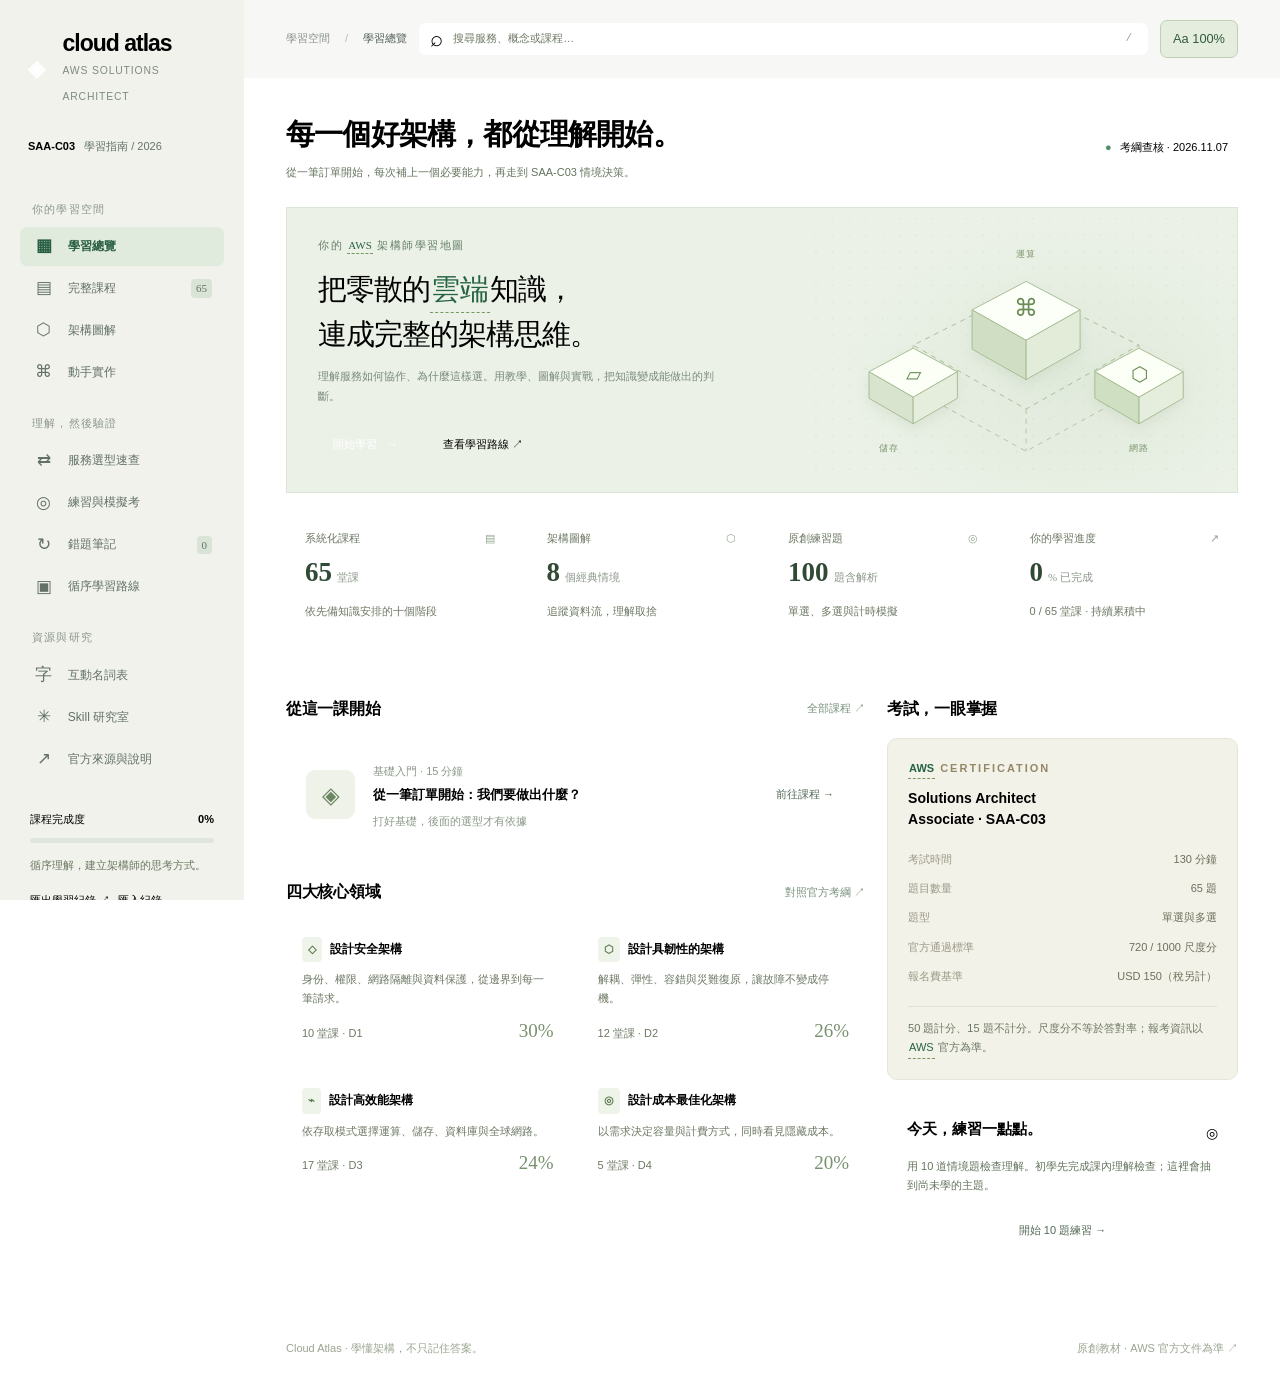
==== Cloud-Atlas.html @ e18130f5 "Deploy verified site from 21e91f6fb4a7164b715a217a1f0397348af07724" ====
<!doctype html>
<html lang="zh-Hant"><head><meta charset="utf-8"><meta name="viewport" content="width=device-width,initial-scale=1"><meta name="theme-color" content="#f5f5ef"><meta name="description" content="從一筆訂單到完整模擬考：繁體中文 AWS SAA-C03 學習指南，包含架構圖、實作與逐題解析。"><title>Cloud Atlas · SAA-C03 學習指南</title><style>500;600;700&family=Noto+Sans+TC:wght@400;500;600;700;800&display=swap');
:root{--bg:#f7f8f5;--paper:#fff;--ink:#1f302a;--muted:#79847e;--green:#287356;--light:#edf4ee;--line:#e2e7df;--gold:#d4ad5a;--radius:13px}*{box-sizing:border-box}body{margin:0;background:var(--bg);color:var(--ink);font:0.875rem/1.75 'DM Sans','Noto Sans TC',sans-serif}a{color:inherit;text-decoration:none}button,input,select{font:inherit}button,a,input,select,summary{outline-offset:4px}button{cursor:pointer}button:disabled{cursor:default;opacity:.55}button{border:0}a:hover{color:var(--green)}.sidebar{position:fixed;width:244px;inset:0 auto 0 0;background:#f0f2eb;border-right:1px solid var(--line);padding:30px 20px 22px;display:flex;flex-direction:column;z-index:30;overflow:auto}.brand{display:flex;gap:10px;align-items:center;font-size:1.4375rem;font-weight:700;letter-spacing:-1px;line-height:1.2}.brand small{display:block;font:0.6875rem/2.5 'DM Sans',sans-serif;letter-spacing:1.8px;color:#7e8a80}.brand-icon{display:grid;place-items:center;width:35px;height:38px;color:white;background:var(--green);border-radius:9px;font-size:1.875rem}.edition{font-size:0.6875rem;color:var(--green);margin:27px 8px 22px;font-weight:700}.edition span{font-weight:400;color:var(--muted);margin-left:6px}.nav-label{color:#8d978e;font-size:0.6875rem;letter-spacing:1.2px;margin:22px 12px 8px}nav a{display:flex;align-items:center;gap:12px;padding:9px 12px;color:#637168;border-radius:7px;margin:3px 0;font-size:0.75rem}nav a>span{font-size:1.0625rem;width:19px;text-align:center}nav a.active{background:#e0eadd;color:#295f44;font-weight:600}nav a b{margin-left:auto;background:#d9e4d6;border-radius:4px;padding:0 5px;font:0.6875rem/1.7 'DM Sans'}.side-bottom{margin-top:auto;padding:28px 10px 0}.side-progress{display:flex;justify-content:space-between;font-size:0.6875rem}.side-progress strong{color:var(--green)}.progress-track{height:5px;background:#e0e6dc;border-radius:20px;margin:9px 0;overflow:hidden}.progress-track i{display:block;background:#4b8963;height:100%;width:0;transition:width .3s}.side-bottom small{font-size:0.6875rem;color:#8c958c}.text-btn,.import-label{padding:0;background:none;color:var(--green);font-size:0.6875rem;display:inline-block;margin:15px 8px 0 0;cursor:pointer}.import-label input{display:none}.shell{margin-left:244px}.topbar{height:78px;border-bottom:1px solid var(--line);display:flex;align-items:center;padding:0 42px;gap:24px;background:rgba(247,248,245,.94);position:sticky;top:0;z-index:20;backdrop-filter:blur(12px)}.breadcrumb{font-size:0.6875rem;color:#8a938d}.breadcrumb span{margin:0 12px;color:#b5bcb5}.breadcrumb b{font-weight:500;color:#526058}.search{margin-left:auto;display:flex;align-items:center;gap:8px;border:1px solid var(--line);border-radius:7px;padding:5px 11px;background:#fff}.search>span{font-size:1.375rem;line-height:1}.search input{background:none;border:0;width:195px;font-size:0.6875rem;outline:none}.search kbd{font-size:0.6875rem;border:1px solid var(--line);padding:0 5px;color:#9ba49b;border-radius:3px}.top-status{font-size:0.6875rem;color:#869187;white-space:nowrap}.top-status i{display:inline-block;width:5px;height:5px;background:#70a17c;border-radius:50%;margin-right:5px}main{max-width:1440px;margin:auto;padding:36px 42px 50px;min-height:calc(100vh - 140px)}.eyebrow{font-size:0.6875rem;font-weight:600;letter-spacing:2px;color:#7c9282;margin-bottom:9px}.page-heading{display:flex;align-items:center;justify-content:space-between;gap:16px;margin-bottom:25px}h1{font-size:1.8125rem;line-height:1.4;font-weight:600;letter-spacing:-.8px;margin:0 0 8px}h2{font-size:1.1875rem;font-weight:600;letter-spacing:-.3px;margin:0}h3{font-size:0.9375rem;line-height:1.5;margin:0 0 9px}p{margin:8px 0 16px}.muted,.subtitle{color:var(--muted)}.subtitle{font-size:0.6875rem;margin:0}.pill{padding:5px 10px;border:1px solid var(--line);border-radius:20px;font-size:0.6875rem;white-space:nowrap}.pill i{color:#52906a;margin-right:5px}.hero{display:grid;grid-template-columns:1.25fr 1fr;border:1px solid #dbe4d8;border-radius:var(--radius);min-height:263px;background:#ebf1e7;overflow:hidden;position:relative}.hero-copy{padding:29px 31px;position:relative;z-index:1}.hero-label{font:0.6875rem/1.5 'DM Sans';letter-spacing:1.5px;color:#657e66;margin-bottom:14px}.hero h2{font-size:1.8125rem;line-height:1.5;letter-spacing:-1px;font-weight:500}.hero h2 em{font-style:normal;color:var(--green)}.hero p{font-size:0.6875rem;color:#7b8b7a;margin:11px 0 20px;max-width:400px}.btn{display:inline-flex;align-items:center;justify-content:center;gap:10px;background:var(--green);color:#fff;border:1px solid var(--green);border-radius:6px;padding:9px 15px;font-size:0.6875rem;font-weight:500;transition:background .2s}.btn:hover{color:white;background:#1b5c42}.btn.secondary{background:white;color:#526957;border-color:#d6dfd2}.btn.secondary:hover{background:#f0f5ee}.btn.ghost{background:transparent;color:var(--green);border-color:transparent}.btn.danger{background:#994c42;border-color:#994c42}.hero-art{position:relative;background:radial-gradient(ellipse at 60% 60%,#e0eadb 0,transparent 65%);overflow:hidden}.hero-art svg{width:100%;height:100%;min-height:260px}.stats{display:grid;grid-template-columns:repeat(4,1fr);gap:14px;margin:20px 0 30px}.stat{background:#fff;border:1px solid var(--line);border-radius:9px;padding:16px 19px}.stat label{display:flex;justify-content:space-between;font-size:0.6875rem;color:#849084}.stat label span{color:#93a68f}.stat strong{display:block;font:600 1.6875rem/1.4 'DM Sans';margin:6px 0;color:#314a36}.stat strong small{font-size:0.6875rem;color:#8b9789;font-weight:400;margin-left:5px}.stat>small{font-size:0.6875rem;color:#91a08e}.section-head{display:flex;align-items:center;justify-content:space-between;gap:12px;margin:26px 0 15px}.section-head h2{font-size:1rem}.section-head a{font-size:0.6875rem;color:#78917c}.two-col{display:grid;grid-template-columns:minmax(0,1.65fr) minmax(240px,1fr);gap:22px}.panel{border:1px solid var(--line);border-radius:var(--radius);background:white;padding:21px}.continue-card{display:flex;align-items:center;gap:18px;padding:20px;background:#fff;border:1px solid var(--line);border-radius:10px}.course-icon{display:grid;place-items:center;flex-shrink:0;width:49px;height:49px;background:#eef2e8;color:#6c8562;font-size:1.4375rem;border-radius:9px}.continue-card .info{flex:1}.continue-card small{color:#8b9989;font-size:0.6875rem}.continue-card h3{font-size:0.8125rem;margin:3px 0}.continue-card .btn{padding:7px 11px;font-size:0.6875rem}.domain-list{display:grid;grid-template-columns:1fr 1fr;gap:12px}.domain-card{background:#fff;border:1px solid var(--line);border-radius:9px;padding:16px;display:block;position:relative;overflow:hidden}.domain-card:hover{border-color:#9bb89e;transform:translateY(-2px);transition:.15s}.domain-card .domain-title{display:flex;align-items:center;gap:8px;font-size:0.75rem;font-weight:600}.domain-card p{font-size:0.6875rem;color:#8b9789;line-height:1.7;margin:8px 0 12px}.domain-card small{font-size:0.6875rem;color:#879780}.domain-card strong{float:right;color:#78916e;font:500 1.1875rem 'DM Sans'}.domain-mark{font-size:0.6875rem;background:#eef4e9;color:#5b7b4f;padding:3px 6px;border-radius:4px}.exam-info{background:#f3f2e9;border:1px solid #e8e5d6;border-radius:10px;padding:20px}.exam-info .eyebrow{font-size:0.6875rem;color:#948767}.exam-info h3{font-size:0.875rem}.exam-info dl{display:grid;grid-template-columns:1fr 1fr;font-size:0.6875rem;margin:15px 0}.exam-info dt{color:#9b9987;padding:5px 0}.exam-info dd{margin:0;text-align:right;color:#6d705b;padding:5px 0}.exam-info small{display:block;border-top:1px solid #e4e1d3;padding-top:12px;font-size:0.6875rem;color:#9c9b89}.quick-test{margin-top:18px;border:1px solid var(--line);border-radius:10px;background:#fff;padding:20px}.quick-test p{font-size:0.6875rem;color:#8b9789}.quick-test .btn{width:100%}.link-row{display:flex;gap:15px;flex-wrap:wrap}.tag{display:inline-block;font:0.6875rem/1.8 'DM Sans','Noto Sans TC';padding:2px 8px;border-radius:4px;background:#edf2e9;color:#6b8260;margin:0 5px 5px 0}.tag.gold{background:#f7f0df;color:#9b8451}.tag.blue{background:#edf3f6;color:#5d7c90}.filters{display:flex;gap:8px;flex-wrap:wrap;margin:20px 0}.filter{border:1px solid var(--line);border-radius:6px;background:#fff;color:#788678;font-size:0.6875rem;padding:7px 13px}.filter.active{background:#e5eddf;color:#3a6b41;border-color:#b4c7ac}.grid{display:grid;grid-template-columns:repeat(3,minmax(0,1fr));gap:16px}.lesson-card{display:flex;flex-direction:column;gap:10px;padding:21px;background:white;border:1px solid var(--line);border-radius:10px}.lesson-card:hover{border-color:#94b193}.lesson-card .meta{font-size:0.6875rem;color:#8a9689;display:flex;justify-content:space-between}.lesson-card h3{font-size:0.875rem;margin:0}.lesson-card p{font-size:0.6875rem;color:#7a8879;margin:0;flex:1}.lesson-card .card-foot{border-top:1px solid #eff1eb;padding-top:10px;display:flex;justify-content:space-between;font-size:0.6875rem;color:var(--green)}.lesson-layout{display:grid;grid-template-columns:minmax(0,1fr) 222px;gap:28px}.article{background:#fff;border:1px solid var(--line);border-radius:12px;padding:35px;min-width:0}.article h1{font-size:1.6875rem}.article h2{font-size:1.1875rem;margin:33px 0 12px;padding-top:12px;border-top:1px solid #edf0e9}.article p,.article li{font-size:0.8125rem;color:#5b6b5c;line-height:1.95}.article li{margin:8px 0}.article ul,.article ol{padding-left:23px}.article .lead{font-size:0.9375rem;color:#667b65}.callout{background:#eef4e9;border-left:3px solid #78a065;border-radius:0 7px 7px 0;padding:18px 21px;margin:20px 0}.callout h3{font-size:0.8125rem}.callout p,.callout li{font-size:0.75rem;margin-bottom:0}.callout.warn{background:#f8f3e6;border-color:#cfb166}.toc{position:sticky;top:100px;align-self:start;font-size:0.6875rem}.toc a{display:block;padding:7px 0;color:#7f8f7c}.toc strong{display:block;margin-bottom:9px}.toc .btn{margin-top:15px;width:100%}.source-list a{display:block;padding:7px 0;font-size:0.6875rem;color:#4e7a55;overflow-wrap:anywhere}.back-link{display:inline-block;color:#7e937a;font-size:0.6875rem;margin-bottom:20px}.lesson-nav{display:flex;justify-content:space-between;gap:15px;margin-top:25px}.table-wrap{overflow-x:auto;border:1px solid var(--line);border-radius:9px;background:white}table{width:100%;border-collapse:collapse;font-size:0.6875rem;text-align:left}th{background:#eef2e9;color:#6d8064;font-weight:500}td,th{padding:14px 18px;border-bottom:1px solid var(--line);vertical-align:top}tr:last-child td{border:0}td:first-child{font-weight:500;color:#3f6241;min-width:140px}.diagram-stage{background:#f7f9f4;border:1px solid var(--line);border-radius:9px;overflow:auto;padding:15px;margin:20px 0}.diagram-stage svg{display:block;width:100%;min-width:620px;height:auto}.diagram-stage svg text{font-family:'DM Sans','Noto Sans TC',sans-serif}.architecture-card{margin-bottom:24px}.architecture-card h2{font-size:1.25rem}.architecture-card .subtitle{margin-top:9px}.diagram-notes{display:grid;grid-template-columns:repeat(3,1fr);gap:15px}.diagram-notes div{padding:15px;background:#f3f6ee;border-radius:8px}.diagram-notes b{font-size:0.6875rem}.diagram-notes p{font-size:0.6875rem;margin:7px 0 0;color:#7b8c74}.lab-steps details{background:#fff;border:1px solid var(--line);border-radius:9px;margin:12px 0;padding:17px 20px}.lab-steps summary{cursor:pointer;font-size:0.875rem;font-weight:500}.lab-steps li{font-size:0.75rem;margin:9px 0;color:#63785f}.lab-steps p{font-size:0.75rem}.lab-check{color:var(--green);display:block;margin:8px 0;font-size:0.75rem}.lab-check input{margin-right:9px;accent-color:var(--green)}pre{overflow:auto;background:#1f302a;color:#e0edda;border-radius:7px;padding:17px;font:0.6875rem/1.8 Consolas,monospace}code{font-family:Consolas,monospace}.settings{display:flex;gap:16px;align-items:end;flex-wrap:wrap}.settings label{font-size:0.6875rem;color:#788874;display:flex;flex-direction:column;gap:6px}.settings select{border:1px solid var(--line);background:#fff;border-radius:6px;padding:9px;min-width:140px;color:#3c613f}.exam-toolbar{display:flex;justify-content:space-between;align-items:center;margin:10px 0 20px;gap:12px}.timer{font:600 1.5rem 'DM Sans';color:var(--green);font-variant-numeric:tabular-nums}.quiz-layout{display:grid;grid-template-columns:minmax(0,1fr) 215px;gap:22px}.question{font-size:1.125rem;line-height:1.9;margin:16px 0 24px}.option{display:flex;align-items:flex-start;gap:12px;border:1px solid var(--line);padding:15px 17px;border-radius:8px;margin:11px 0;cursor:pointer;color:#63765f;font-size:0.8125rem}.option:hover{background:#f5f8f1}.option.selected{border-color:#639357;background:#eef5e7}.option.correct{border-color:#7da96c;background:#edf6e7}.option.incorrect{border-color:#c9968d;background:#fbefec}.option input{accent-color:var(--green);margin-top:6px}.option .letter{font:0.6875rem/1.8 'DM Sans';padding:0 6px;border:1px solid #dbe3d4;border-radius:4px}.quiz-controls{display:flex;align-items:center;gap:10px;justify-content:space-between;margin-top:24px}.explanation{background:#f1f6ec;padding:20px;border-radius:8px;margin-top:22px;font-size:0.75rem}.explanation li{margin:10px 0}.question-palette{display:grid;grid-template-columns:repeat(5,1fr);gap:6px;margin-top:15px}.question-palette button{padding:5px 0;background:#f0f3eb;color:#6f8067;border:1px solid #e0e6d9;border-radius:4px;font-size:0.6875rem}.question-palette button.answered{background:#dcebd3;border-color:#b9cfa8}.question-palette button.current{outline:2px solid #4d8144}.question-palette button.flagged{box-shadow:inset 0 -3px #c8a757}.result-score{font:600 4.25rem/1 'DM Sans';color:var(--green);margin:25px 0 10px}.result-score small{font-size:1.25rem}.score-grid{display:grid;grid-template-columns:repeat(4,1fr);gap:15px}.review-item{border-top:1px solid var(--line);padding:18px 0}.review-item summary{cursor:pointer;font-size:0.8125rem}.review-item p{font-size:0.75rem}.empty{padding:50px;text-align:center;background:white;border:1px solid var(--line);border-radius:10px;color:#7b8e72}.schedule{display:grid;grid-template-columns:repeat(2,1fr);gap:16px}.schedule .panel{padding:25px}.schedule h3 span{font-size:0.6875rem;color:#91a082;margin-right:12px}.schedule li{font-size:0.75rem;color:#6d8065;margin:10px 0}.skill-card{background:#fff;border:1px solid var(--line);border-radius:9px;padding:20px;display:flex;flex-direction:column}.skill-card p{font-size:0.6875rem;color:#7b8c74}.skill-card .stars{font:0.75rem 'DM Sans';color:#ad8f4c;margin-left:auto}.skill-card h3{font-size:0.875rem;overflow-wrap:anywhere}.skill-card a{font-size:0.6875rem;color:var(--green);margin-top:auto}.skill-card small{color:#8c9985;font-size:0.6875rem}.row{display:flex;align-items:center;gap:12px}.row.between{justify-content:space-between}.note{font-size:0.6875rem;color:#8b9981;line-height:1.9}.menu-toggle{display:none}.icon-btn{background:transparent;font-size:1.1875rem;color:#5e7555}footer{max-width:1440px;margin:auto;padding:20px 42px;border-top:1px solid var(--line);color:#9aa590;font-size:0.6875rem;display:flex;justify-content:space-between;gap:15px}#toast{position:fixed;bottom:25px;left:50%;transform:translateX(-50%);background:#284d32;color:white;padding:10px 20px;border-radius:8px;z-index:100;opacity:0;pointer-events:none;font-size:0.75rem;transition:opacity .2s}#toast.show{opacity:1}.skip{position:fixed;top:-60px;background:white;padding:12px;z-index:200}.skip:focus{top:10px}.search-result-heading{margin-bottom:22px}.narrow{max-width:860px}.inline-link{color:var(--green);text-decoration:underline;text-underline-offset:3px}.link-card{display:block;padding:16px 0;border-bottom:1px solid var(--line);font-size:0.8125rem}.link-card small{display:block;color:#8c9985;margin-top:4px;font-size:0.6875rem}.checkmark{color:#6b9457}.mobile-overlay{display:none}svg .wire{stroke:#a7b99b;stroke-width:1.5;fill:none;stroke-dasharray:4 4}svg .node{fill:#fff;stroke:#c6d3bd}svg .node-accent{fill:#e3edda;stroke:#9db78b}svg .node-title{font-size:0.8125rem;fill:#4e6e40;font-weight:600}svg .node-sub{font-size:0.6875rem;fill:#8c9d82}svg .zone{fill:#f1f6eb;stroke:#c9d9be;stroke-dasharray:5 4}svg .zone-label{font-size:0.6875rem;fill:#94a287;letter-spacing:1px}
@media(min-width:1500px){main{padding-top:45px}.hero{min-height:300px}.hero-copy{padding:36px}.hero h2{font-size:2.125rem}}@media(max-width:1150px){.sidebar{width:210px;padding:25px 14px}.shell{margin-left:210px}.topbar{padding:0 25px;gap:16px}main{padding:28px 25px}.top-status{display:none}.grid{grid-template-columns:repeat(2,minmax(0,1fr))}.hero h2{font-size:1.5625rem}.hero-copy{padding:25px}.stats{gap:10px}.stat{padding:13px}.two-col{grid-template-columns:minmax(0,1.5fr) minmax(210px,1fr)}.lesson-layout{grid-template-columns:minmax(0,1fr)}.toc{display:none}.quiz-layout{grid-template-columns:minmax(0,1fr) 170px}}
@media(max-width:850px){.sidebar{transform:translateX(-100%);width:244px;transition:transform .2s}.sidebar.open{transform:translateX(0);box-shadow:10px 0 60px #20301e44}.shell{margin-left:0}.menu-toggle{display:block}.hero h2{font-size:1.6875rem}.topbar{height:65px}.two-col{grid-template-columns:1fr 1fr}.breadcrumb{white-space:nowrap}.search input{width:150px}.quiz-layout{grid-template-columns:1fr}.quiz-layout>aside{order:-1}.quiz-layout>aside .question-palette{grid-template-columns:repeat(13,1fr)}.quiz-layout>aside .note{display:none}.quiz-layout>aside{padding:12px}.quiz-layout>aside h3{font-size:0.6875rem}.question-palette{margin-top:8px}.score-grid{grid-template-columns:1fr 1fr}}
@media(max-width:600px){main{padding:25px 18px}.topbar{padding:0 17px;gap:12px}.breadcrumb{font-size:0.6875rem}.search{padding:3px 8px}.search input{width:90px;font-size:0.6875rem}.search kbd{display:none}.page-heading{align-items:flex-start}.page-heading>.pill{display:none}h1{font-size:1.5625rem}.hero{grid-template-columns:1fr}.hero-copy{padding:25px}.hero-art{height:180px}.hero-art svg{min-height:180px;max-height:180px}.hero h2{font-size:1.75rem}.stats{grid-template-columns:1fr 1fr;gap:10px;margin-bottom:22px}.stat strong{font-size:1.5625rem}.two-col,.grid,.schedule{grid-template-columns:1fr}.domain-list{gap:10px}.domain-card{padding:14px}.domain-card .domain-title{font-size:0.6875rem}.continue-card{gap:12px;padding:15px}.continue-card .btn{font-size:0.6875rem;padding:7px}.course-icon{width:39px;height:39px}.continue-card h3{font-size:0.6875rem}.article{padding:22px}.article h1{font-size:1.4375rem}.article h2{font-size:1.125rem}.diagram-notes{grid-template-columns:1fr}.diagram-stage{padding:8px}.question{font-size:1rem}.option{font-size:0.75rem;padding:13px}.quiz-controls{flex-wrap:wrap}.quiz-layout>aside .question-palette{grid-template-columns:repeat(10,1fr)}.panel{padding:18px}.settings{align-items:stretch}.settings label{flex:1}.settings select{min-width:0;width:100%}.settings>.btn{width:100%}.lesson-nav .btn{font-size:0.6875rem;padding:9px}.exam-toolbar{flex-wrap:wrap}footer{padding:20px 18px;flex-direction:column;font-size:0.6875rem}}
:root{--muted:#65736a}.subtitle,.note,.lesson-card p,.quick-test p,.diagram-notes p{color:#65755e}.note{font-size:0.6875rem}.stat>small,.stat label,.lesson-card .meta,.domain-card p,.domain-card small,.side-bottom small,.exam-info small,.search input::placeholder{color:#6c7863}.article p,.article li{max-width:76ch}section[id],article[id]{scroll-margin-top:100px}.skill-card p{color:#63735c}.skill-card small{color:#6b7864}.skip:focus-visible,:focus-visible{outline:2px solid #287356}.settings select,.filter,.btn{min-height:36px}.mobile-overlay{display:none}
@media(prefers-reduced-motion:reduce){*,*::before,*::after{scroll-behavior:auto!important;transition:none!important;animation:none!important}}
@media print{.sidebar,.topbar,footer,.btn,.toc,.back-link,.lesson-nav,.filters{display:none!important}.shell{margin:0}body{background:#fff}.article,.panel{border:0;padding:0}main{padding:0}.lesson-layout{display:block}.callout{break-inside:avoid}.diagram-stage svg{min-width:0}a{color:#000}}

/* Reading size is inherited through rem units, including navigation and controls. */
:root{--text-scale:1;font-size:calc(16px * var(--text-scale))}
[hidden]{display:none!important}
.topbar{height:auto;min-height:78px;flex-wrap:wrap;padding-top:12px;padding-bottom:12px;gap:12px}
.breadcrumb{white-space:normal}.top-status{display:none}.search{flex:1;min-width:130px;max-width:310px}.search input{min-width:0;width:100%}
.reading-toggle{background:#e5eddf;color:#315c39;border:1px solid #becfb4;border-radius:7px;padding:7px 12px;font-size:.8rem;white-space:nowrap;min-height:36px}
.reading-settings,.term-popover{position:fixed;right:18px;top:90px;width:min(430px,calc(100vw - 24px));padding:23px;background:#fff;border:1px solid #b8cdae;border-radius:12px;box-shadow:0 12px 44px #294d3326;z-index:80;max-height:calc(100dvh - 24px);overflow:auto;line-height:1.7}
.reading-settings{z-index:70;top:12px}.reading-settings h2,.term-popover h2{font-size:1.1rem;margin:0}.reading-settings p,.term-popover p{font-size:.9rem;color:#4e644d;line-height:1.85;margin:10px 0 16px}
.reading-settings>label{display:flex;justify-content:space-between;font-size:.9rem;font-weight:600}.reading-settings>input{width:100%;accent-color:#287356;margin:20px 0}
.reading-settings small{display:block;color:#62765c;font-size:.75rem;margin-top:14px}.reading-presets{display:grid;grid-template-columns:1fr 1fr;gap:8px}
.reading-presets button{padding:9px;background:#eef4e8;border:1px solid #d3dfca;border-radius:6px;color:#456b3d;font-size:.8rem}
.popover-head{display:flex;align-items:flex-start;justify-content:space-between;gap:15px}.popover-head>button{background:#eff3eb;color:#516b48;border-radius:5px;width:35px;min-height:35px;flex-shrink:0;font-size:1.3rem;line-height:1}
.popover-label{font-size:.7rem;color:#6c815f}.term-popover h3{font-size:.85rem;margin:18px 0 4px}.term-analogy{background:#edf4e7;padding:13px 15px;border-radius:7px}.term-analogy strong,.term-confusion strong{font-size:.8rem}.term-analogy p,.term-confusion p{margin:5px 0;font-size:.85rem}.term-confusion{padding:12px 0;border-top:1px solid var(--line)}.popover-foot{display:flex;align-items:center;gap:12px;flex-wrap:wrap;border-top:1px solid var(--line);padding-top:12px}.popover-foot a{color:var(--green);text-decoration:underline;font-size:.8rem}.popover-foot small{font-size:.7rem;color:#63785b}
.term{display:inline;padding:0 1px;margin:0;background:none;border:0;border-bottom:1px dashed #78975f;color:#256342;font:inherit;line-height:inherit;text-align:inherit;cursor:help;vertical-align:baseline;border-radius:0}
.term:hover,.term:focus-visible,.term[aria-expanded=true]{background:#e6f0dc;color:#194a2c;border-bottom-style:solid}.term:focus-visible{outline:2px solid #749767;outline-offset:2px}.article p,.article li{font-size:1rem;line-height:1.95}.article .lead{font-size:1.05rem}.article h1{font-size:1.8rem}.article h2{font-size:1.3rem}.article h3{font-size:1.08rem}.article .tag{font-size:.75rem}
.guided-lesson{margin:26px 0 34px}.lesson-start{padding:24px;background:#f0f6e9;border:1px solid #cbdcbe;border-radius:12px}.lesson-start h2{margin:7px 0 15px;padding:0;border:0}.lesson-start p{margin-bottom:10px}.lesson-outcome{padding-top:14px;margin-top:18px;border-top:1px solid #d0dfc4}.lesson-outcome strong{font-size:.85rem;color:#3c6738}.lesson-outcome p{margin:5px 0;color:#2d542b}
.analogy{padding:20px 24px;margin:22px 0;background:#f8f3e7;border-left:3px solid #c7ad6e;border-radius:0 9px 9px 0}.analogy p{margin:8px 0 0}.guided-step{display:grid;grid-template-columns:34px minmax(0,1fr);gap:14px;padding:25px 0;border-bottom:1px solid var(--line)}.step-number{display:grid;place-items:center;background:#e6efdc;color:#4b733b;border:1px solid #c3d5b3;border-radius:50%;height:32px;width:32px;font-size:.9rem}.guided-step h3{margin:0 0 10px}.guided-step p{margin:0 0 14px}.example-box{padding:15px 18px;background:#f5f7f1;border-radius:7px}.example-box strong{font-size:.8rem;color:#6f8065}.example-box p{font-size:.95rem;margin:5px 0 0}.worked-example{padding-top:32px}.worked-example>h2{margin-top:8px;border:0;padding:0}.worked-example li{padding:9px 0 9px 5px}.understanding-check{margin:28px 0;padding:23px;border:1px solid #b9cea7;border-radius:12px;background:#fbfdf8}.understanding-check h2{margin:6px 0 14px;border:0;padding:0}.check-options{display:grid;gap:10px}.check-option{display:flex;gap:13px;align-items:flex-start;text-align:left;background:white;color:#4e6549;border:1px solid #d6e1cc;border-radius:8px;padding:14px;font-size:.95rem;line-height:1.8}.check-option>span{display:grid;place-items:center;border:1px solid #ceddc1;border-radius:4px;min-width:25px;font-size:.8rem;flex-shrink:0}.check-option:hover{background:#edf4e5}.check-option.check-selected{outline:2px solid #71945d}.check-option.check-correct{border-color:#6c9852;background:#eef7e5}.check-feedback:empty{display:none}.check-feedback{margin-top:20px;padding:15px;background:#edf5e5;border-radius:8px}.check-feedback h3{font-size:1rem}.check-feedback p,.check-feedback li{font-size:.95rem}.check-feedback details summary{cursor:pointer;font-size:.9rem}.section-divider{margin:32px 0 24px;border-top:1px solid #cbd9bf;padding-top:18px;color:#657c58;font-size:.85rem}
.diagram-stage{margin-bottom:0;border-bottom-left-radius:0;border-bottom-right-radius:0;padding:20px}.diagram-stage svg{width:calc(100% * var(--diagram-zoom,1) * var(--text-scale,1));min-width:calc(620px * var(--diagram-zoom,1) * var(--text-scale,1));max-width:none}.diagram-stage .node-title{font-size:13px}.diagram-stage .node-sub{font-size:9px}.diagram-stage .zone-label{font-size:10px}.diagram-node,.diagram-edge{cursor:pointer}.diagram-node rect{transition:stroke .15s,fill .15s}.diagram-node:hover rect,.diagram-node:focus rect{stroke:#477f37;stroke-width:2;fill:#eaf2e2}.diagram-selected rect{fill:#e3f0d6!important;stroke:#568840!important;stroke-width:2.5}.diagram-edge .edge-hit{stroke:transparent;stroke-width:20;fill:none;pointer-events:stroke}.diagram-edge .wire{pointer-events:none}.diagram-edge:hover .wire,.diagram-edge:focus .wire,.diagram-edge.diagram-selected .wire{stroke:#3d7b2e;stroke-width:3;stroke-dasharray:none}.diagram-node:focus-visible,.diagram-edge:focus-visible{outline:none}.diagram-failed rect{fill:#f7e4dd!important;stroke:#b26852!important;stroke-dasharray:5 3}.diagram-disrupted .wire{stroke:#b26852!important;stroke-dasharray:6 3!important;stroke-width:3}.diagram-selected text{fill:#325e28}.diagram-explorer{padding:20px;background:#fff;border:1px solid var(--line);border-top:0;border-radius:0 0 9px 9px;margin-bottom:20px}.diagram-toolbar{display:flex;align-items:center;justify-content:space-between;gap:18px;flex-wrap:wrap}.diagram-toolbar strong{font-size:.95rem;display:block}.diagram-toolbar span{font-size:.8rem;color:#6c7f62;display:block}.diagram-zoom{display:flex;align-items:center;gap:7px}.diagram-zoom button,.flow-controls button{padding:6px 12px;min-height:36px;border:1px solid #cddcc1;background:#f2f6ec;color:#41663a;border-radius:6px;font-size:.85rem}.diagram-zoom output{font-size:.8rem;min-width:45px;text-align:center}.flow-controls{display:flex;align-items:center;justify-content:space-between;gap:12px;background:#f4f7ef;border:1px solid #e0e8d7;border-radius:7px;padding:12px;margin:20px 0}.flow-controls>span{font-size:.85rem;color:#547048;text-align:center}.diagram-inspector{padding:19px 21px;background:#f8faf4;border:1px solid #dce6d3;border-radius:9px}.inspector-heading h3{font-size:1.08rem;margin:4px 0 17px}.inspector-grid{display:grid;grid-template-columns:repeat(auto-fit,minmax(min(100%,240px),1fr));gap:18px}.inspector-grid h4{font-size:.85rem;margin:0 0 7px;color:#476a3c}.inspector-grid p{font-size:.95rem;color:#546a4d;line-height:1.9;margin:0}.diagram-tip{font-size:.75rem;color:#627958;margin:18px 0 0}.fault-toggle{margin-top:20px;background:#f8efe3;color:#8a6339;border:1px solid #dfcba8;border-radius:6px;padding:9px 13px;font-size:.85rem}.fault-toggle.is-failed{background:#edf4e5;color:#4b713f;border-color:#bfd0ae}.failure-explanation{margin-top:16px;background:#f8eae3;border-left:3px solid #b57a5f;padding:14px 18px}.failure-explanation p{font-size:.95rem;line-height:1.85}.failure-explanation small{font-size:.75rem;color:#795c4a}.diagram-notes b{font-size:.85rem}.diagram-notes p{font-size:.9rem}.architecture-card .subtitle{font-size:.9rem}
section[id],article[id]{scroll-margin-top:calc(110px * var(--text-scale))}.shell,main,.panel,.article{min-width:0}.topbar>*{max-width:100%}.hero h2{overflow-wrap:anywhere}.lesson-card,.domain-card,.option,.btn,.check-option,td,th{overflow-wrap:anywhere}.diagram-explorer button:disabled{opacity:.45}.diagram-explorer button:not(:disabled):hover{border-color:#7c9f65}.diagram-notes{margin-top:18px}
@media(max-width:850px){.topbar{padding:10px 18px}.reading-toggle{margin-left:auto}.search{max-width:190px}.topbar .breadcrumb{flex:1}.article{padding:25px}.lesson-start{padding:20px}.hero-copy p{font-size:.85rem}.stat label,.stat>small{font-size:.75rem}.subtitle{font-size:.85rem}}
@media(max-width:600px){.topbar{gap:8px}.topbar .breadcrumb{font-size:.75rem}.search{min-width:105px;max-width:none;flex:1 1 40%}.search input{font-size:.75rem}.reading-toggle{font-size:.8rem;padding:6px 9px}.article{padding:22px 18px}.article h1{font-size:1.55rem}.lesson-start{padding:18px}.analogy{padding:17px}.guided-step{grid-template-columns:26px minmax(0,1fr);gap:10px}.step-number{width:25px;height:25px;font-size:.8rem}.example-box{padding:12px}.understanding-check{padding:18px 14px}.flow-controls{flex-wrap:wrap}.flow-controls>span{order:-1;flex:1 0 100%;text-align:left}.diagram-explorer{padding:15px}.diagram-inspector{padding:15px}.diagram-stage{padding:10px}.reading-settings,.term-popover{padding:19px;right:12px}.reading-presets{grid-template-columns:1fr 1fr}.lesson-nav{flex-wrap:wrap}.lesson-nav .btn{width:100%;text-align:left}.hero-art svg text{font-size:calc(9px * var(--text-scale))}}
@media print{.reading-settings,.term-popover,.reading-toggle,.diagram-toolbar,.flow-controls,.fault-toggle,.check-options{display:none!important}.term{color:inherit;border:0}.guided-step,.worked-example,.example-box{break-inside:avoid}.diagram-stage svg{width:100%!important;min-width:0!important}.article p,.article li{font-size:11pt}}
.glossary-search{display:flex;flex-wrap:wrap;align-items:center;gap:14px;padding:20px;margin:20px 0;border:1px solid var(--line);background:white;border-radius:9px}.glossary-search label{font-size:.9rem;color:#526c49}.glossary-search input{flex:1;min-width:140px;background:#f7faf3;border:1px solid #cdddc1;border-radius:6px;padding:10px 13px;font-size:.95rem}.glossary-search output{font-size:.8rem;color:#617956}.glossary-card{padding:23px;border:1px solid #dce6d3;border-radius:10px;background:#fff;display:flex;flex-direction:column;gap:13px}.glossary-card h2{font-size:1.15rem}.glossary-card p{font-size:.95rem;color:#54694c;line-height:1.9;margin:0}.glossary-card small{font-size:.75rem;color:#6e8064}.glossary-card>.btn{margin-top:auto;align-self:start;font-size:.8rem}.glossary-card[hidden]{display:none!important}
nav a>span{width:1.4em;flex-shrink:0;line-height:1.2}.brand-icon{width:1.45em;height:1.45em;flex-shrink:0;font-size:1.4rem}.brand small{font-size:.65rem;letter-spacing:.08em;overflow-wrap:anywhere}.guided-step{grid-template-columns:2.2rem minmax(0,1fr)}.step-number{width:2rem;height:2rem;line-height:1}.course-icon{min-width:2em;min-height:2em}.tag{overflow-wrap:anywhere}
.lesson-start .reader-hint{font-size:.8rem;color:#5c7751;margin:10px 0 18px}
@media(max-width:600px){.topbar .breadcrumb{display:none}.topbar .search{flex:1}.reading-toggle{margin-left:0}}

/* One reading room replaces stacked popovers; history stays inside this dialog. */
body.term-reader-open{overflow:hidden}
.term-backdrop{position:fixed;inset:0;z-index:79;background:#19302144;backdrop-filter:blur(1px)}
.term-popover{display:flex;flex-direction:column;padding:0;overflow:hidden}
.term-dialog-header{padding:18px 20px 12px;flex-shrink:0;background:#fff;border-bottom:1px solid #dde7d5}
.term-dialog-body{padding:20px;overflow-y:auto;min-height:0;overscroll-behavior:contain;scrollbar-gutter:stable;flex:1}
.term-dialog-footer{padding:13px 20px;border-top:1px solid #dce6d3;flex-shrink:0;background:#f7faf2}
.term-dialog-footer small{display:block;font-size:.75rem;line-height:1.7;color:#5f7656}.term-dialog-footer>button{display:block;width:100%;padding:10px 13px;background:#287356;color:white;border-radius:7px;font-size:.9rem;margin-bottom:8px}
.term-popover.is-reader{left:auto!important;right:12px!important;top:12px!important;bottom:12px;width:min(720px,calc(100vw - 24px))!important;height:calc(100dvh - 24px);max-height:none!important;box-shadow:0 15px 65px #102c2433}
.term-header-actions{display:flex;align-items:center;gap:10px;flex-shrink:0}.term-header-actions>button{background:#eff3e9;color:#486440;border-radius:6px;min-height:36px;width:36px;font-size:1.4rem;line-height:1}
.term-font-tools{display:flex;align-items:center;gap:5px}.term-font-tools button{background:#f3f7ed;border:1px solid #d2dfc6;border-radius:5px;padding:5px 7px;font-size:.8rem;min-height:34px;color:#4e7044}.term-font-tools output{font-size:.7rem;color:#657a5c}
.term-navigation{display:flex;align-items:center;justify-content:space-between;gap:9px;margin-top:15px}.term-navigation button{font-size:.85rem;border:1px solid #d0dfc4;background:#f2f7eb;color:#456b39;border-radius:6px;padding:7px 10px;min-height:35px}.term-navigation [role=status]{font-size:.75rem;color:#677f5e;white-space:nowrap}.term-navigation button:disabled{opacity:.45}
.term-breadcrumbs{margin-top:10px;overflow-x:auto}.term-breadcrumbs ol{display:flex;gap:7px;align-items:center;list-style:none;margin:0;padding:0 0 5px;white-space:nowrap}.term-breadcrumbs li{display:flex;align-items:center;gap:7px}.term-breadcrumbs li+li:before{content:'›';font-size:.8rem;color:#879b7c}.term-breadcrumbs button{max-width:210px;overflow:hidden;text-overflow:ellipsis;background:none;color:#67815b;padding:4px;font-size:.8rem;border-radius:4px}.term-breadcrumbs button[aria-current=page]{color:#285f38;background:#eaf3e0;font-weight:600}
.term-search{position:relative;margin-top:12px}.term-search label{display:block;font-size:.75rem;color:#5c7551;margin-bottom:5px}.term-search input{width:100%;padding:10px 12px;font-size:.9rem;background:#f8fbf3;border:1px solid #c9dabd;border-radius:7px;color:#345b2e}.term-quick-links{display:flex;align-items:center;flex-wrap:wrap;gap:8px;font-size:.75rem;color:#718367;margin-top:8px}.term-quick-links button{background:none;border-bottom:1px dashed #6f9360;color:#28633b;font-size:.85rem;padding:1px 3px}
#term-search-results{position:absolute;left:0;right:0;top:70px;max-height:280px;overflow:auto;background:white;border:1px solid #cbdcc0;border-radius:7px;box-shadow:0 10px 25px #2c4b3026;z-index:3}#term-search-results button{display:block;text-align:left;width:100%;padding:12px 14px;background:#fff;color:#3b6333;border-bottom:1px solid #e6eddf}#term-search-results button:hover{background:#eef6e7}#term-search-results strong{display:block;font-size:.9rem}#term-search-results span{display:-webkit-box;-webkit-line-clamp:2;-webkit-box-orient:vertical;overflow:hidden;font-size:.8rem;color:#657a5b;margin-top:5px}#term-search-results>p{padding:12px}
.is-reader .term-dialog-body p,.is-reader .term-dialog-body li{font-size:1rem;line-height:1.95;color:#4d6446}.is-reader .term-dialog-body h3{font-size:1.13rem;color:#2f5931;margin:28px 0 11px}.is-reader .term-dialog-body h4{font-size:1rem;color:#405e36;margin:0 0 7px}.is-reader .term-dialog-body>section:first-child h3{margin-top:0}
.term-prerequisites{background:#f3f6ee;border:1px solid #dbe5d1;border-radius:9px;padding:15px;margin-bottom:23px}.term-prerequisites>strong{font-size:.85rem;display:block;color:#56704a}.term-prerequisites>div{display:flex;flex-wrap:wrap;gap:8px;margin:11px 0}.term-prerequisites button{padding:6px 9px;background:#fff;border:1px solid #c9dab9;color:#3b6b30;border-radius:5px;font-size:.85rem}.term-prerequisites small{font-size:.75rem;color:#6b7c60}
.term-start{background:#edf5e4;padding:18px;border-radius:9px;margin-bottom:23px}.term-start p{margin-bottom:0}.term-mechanism{display:grid;grid-template-columns:2rem minmax(0,1fr);gap:12px;border-top:1px solid #e0e8d8;padding:20px 0}.term-mechanism>span{display:grid;place-items:center;width:1.8rem;height:1.8rem;background:#e5efdc;color:#4a713e;border-radius:50%;font-size:.85rem;line-height:1}.term-mechanism p{margin-bottom:0}
.term-case{padding:20px;background:#faf6e9;border:1px solid #e5dcc1;border-radius:10px}.term-case ol{padding-left:23px}.term-case li{padding:7px 0 7px 3px}.term-result{border-top:1px solid #dfd9bf;padding-top:15px}.term-result strong{font-size:.9rem;color:#71623a}.term-result p{margin-bottom:0}.term-compare{padding:17px 0;border-top:1px solid #e3e9da}.term-compare p{margin-bottom:0}
.term-self-check{padding:19px;background:#f1f6e9;border-radius:9px}.term-self-check details{font-size:.95rem;color:#4a6a3d}.term-self-check summary{cursor:pointer}.term-sources{padding-top:12px}.term-sources a{display:block;padding:6px 0;color:#397044;font-size:.85rem;text-decoration:underline;text-underline-offset:3px}.term-dialog-body .term{color:#24613a}
@media(max-width:600px){.term-popover.is-reader{inset:0!important;width:100%!important;height:100dvh;border-radius:0;border:0}.is-reader .term-dialog-header{padding:14px 15px 10px;max-height:48dvh;overflow-y:auto}.term-dialog-body{padding:18px 15px}.term-dialog-footer{padding:10px 15px}.term-popover .popover-head{gap:8px}.term-popover h2{font-size:1.15rem}.term-header-actions{flex-wrap:wrap;max-width:145px;gap:7px}.term-font-tools output{display:none}.term-navigation button{padding:6px 8px;font-size:.8rem}.term-breadcrumbs button{max-width:170px}.term-search input{font-size:.85rem}.term-case{padding:16px}.term-dialog-footer small{font-size:.7rem}#term-search-results{top:65px;max-height:35dvh}}
@media print{.term-popover,.term-backdrop{display:none!important}body.term-reader-open{overflow:visible}}
.term-search-field{position:relative}.term-search-field>#term-search-results{top:calc(100% + 4px)}
.term-dialog-body{overflow-wrap:anywhere}
@media(max-width:600px){.is-reader .popover-label{display:none}.is-reader .popover-head{display:grid;grid-template-columns:minmax(0,1fr) auto;align-items:start}.is-reader .term-header-actions{display:contents}.is-reader .term-header-actions>button{grid-column:2;grid-row:1}.is-reader .term-font-tools{grid-column:1 / -1;grid-row:2;justify-self:end}.is-reader .popover-head>div:first-child{min-width:0}.is-reader h2{overflow-wrap:anywhere}}
.term-search-details{margin-top:10px}.term-search-details>summary{font-size:.85rem;color:#4d7040;cursor:pointer;padding:4px 0}.term-search-details .term-search{margin-top:7px}
/* 學習主線：目的、邊界與階段成果使用相同視覺層級。 */
.path-stages{display:grid;gap:28px;margin-top:25px}.path-stage{padding:28px;background:#fff;border:1px solid var(--line);border-radius:14px;min-width:0;overflow-wrap:anywhere}.path-stage h2{margin:14px 0 8px;font-size:1.45rem}.path-stage>p{font-size:1rem;line-height:1.9;max-width:70ch}.system-snapshot{margin:20px 0;padding:16px 20px;background:#f0f5e9;border-left:3px solid #88a572;border-radius:6px}.system-snapshot strong,.path-checkpoint strong{font-size:.9rem;color:#476a39}.system-snapshot p{font-size:1.05rem;line-height:1.9;margin:6px 0;overflow-wrap:anywhere}.path-lessons{list-style:none;padding:0;margin:10px 0 20px}.path-lessons li+li{border-top:1px solid #e6ecdf}.path-lessons a{display:grid;grid-template-columns:2rem minmax(0,1fr) auto;gap:14px;align-items:start;padding:16px 8px;border-radius:7px}.path-lessons a:hover{background:#f4f7ee}.path-lessons a>span{color:#6c8b59;font:600 1rem/1.8 'DM Sans',sans-serif}.path-lessons strong{font-size:1rem;line-height:1.8}.path-lessons small{display:block;font-size:.85rem;line-height:1.9;color:#718069;margin-top:4px}.path-lessons a>small{white-space:nowrap}.path-checkpoint{padding:18px 20px;border:1px dashed #b9c9a8;border-radius:8px;background:#fbfcf8}.path-checkpoint p{font-size:1rem;line-height:1.9;margin:7px 0}.path-checkpoint .note{font-size:.85rem}.lesson-context{margin:25px 0 32px;padding:24px;background:#eef4e6;border:1px solid #c4d4b6;border-radius:12px}.lesson-context>a{font-size:.9rem;text-decoration:underline;text-underline-offset:4px}.article .lesson-context h2{margin:14px 0 12px;padding:0;border:0;font-size:1.25rem}.context-columns{display:grid;grid-template-columns:1fr 1fr;gap:20px;margin-top:20px}.context-columns>div{padding:15px;background:#fafcf7;border-radius:8px}.context-columns strong{font-size:.9rem}.context-columns p{margin:8px 0 0}.prerequisite-recap{border-top:1px solid #cbd9bf;margin-top:18px;padding-top:15px}.prerequisite-recap summary{cursor:pointer;font-size:.95rem}.prerequisite-recap a{text-decoration:underline;text-underline-offset:3px}.exam-notes{margin:30px 0;padding:20px;border:1px solid #d8dfcf;border-radius:10px;background:#fafbf8}.exam-notes>summary,.lesson-sources>summary{font-size:1rem;cursor:pointer;font-weight:600;line-height:1.8}.lesson-result{margin:30px 0;padding:24px;border:1px solid #bccfaf;border-radius:12px}.article .lesson-result h2{margin-top:0;padding:0;border:0;font-size:1.25rem}.lesson-result .btn{margin-top:18px;white-space:normal}.next-reason{margin-top:35px;padding:25px;background:#f1f5eb;border-radius:12px}.article .next-reason h2{font-size:1.2rem;border:0;padding:0;margin:15px 0 8px}.next-reason .btn{margin-top:12px;white-space:normal}.lesson-sources{margin:20px 0}.lesson-context .note a{color:#44683a}
@media(max-width:650px){.context-columns{grid-template-columns:1fr;gap:12px}.lesson-context,.lesson-result,.next-reason,.path-stage{padding:18px 15px}.path-lessons a{grid-template-columns:1.5rem minmax(0,1fr);gap:8px}.path-lessons a>small{grid-column:2;margin:0}.path-stage .row{flex-wrap:wrap}.path-checkpoint{padding:15px}.system-snapshot{padding:14px}.lesson-result .btn,.next-reason .btn{width:100%;text-align:left}}
@media print{.path-stage,.lesson-context,.lesson-result,.next-reason{break-inside:avoid}.exam-notes:not([open]){display:none}}
</style></head>
<body><a class="skip" href="#main" data-scroll="main">跳至主要內容</a><aside class="sidebar" id="sidebar"><a class="brand" href="#home"><span class="brand-icon">◈</span><span>cloud atlas<small>AWS SOLUTIONS ARCHITECT</small></span></a><div class="edition">SAA-C03 <span>學習指南 / 2026</span></div><nav aria-label="主要導覽"><div class="nav-label">你的學習空間</div><a href="#home" data-nav="home"><span>▦</span>學習總覽</a><a href="#courses" data-nav="courses"><span>▤</span>完整課程 <b id="course-count">…</b></a><a href="#architectures" data-nav="architectures"><span>⬡</span>架構圖解</a><a href="#labs" data-nav="labs"><span>⌘</span>動手實作</a><div class="nav-label">理解，然後驗證</div><a href="#reference" data-nav="reference"><span>⇄</span>服務選型速查</a><a href="#practice" data-nav="practice"><span>◎</span>練習與模擬考</a><a href="#mistakes" data-nav="mistakes"><span>↻</span>錯題筆記 <b id="mistake-count">0</b></a><a href="#plan" data-nav="plan"><span>▣</span>循序學習路線</a><div class="nav-label">資源與研究</div><a href="#glossary" data-nav="glossary"><span>字</span>互動名詞表</a><a href="#skills" data-nav="skills"><span>✳</span>Skill 研究室</a><a href="#sources" data-nav="sources"><span>↗</span>官方來源與說明</a></nav><div class="side-bottom"><div class="side-progress"><span>課程完成度</span><strong id="side-percent">0%</strong></div><div class="progress-track"><i id="side-bar"></i></div><small>循序理解，建立架構師的思考方式。</small><button class="text-btn" id="export-progress">匯出學習紀錄 ↗</button><label class="import-label">匯入紀錄<input type="file" id="import-progress" accept="application/json"></label></div></aside>
<div class="shell"><header class="topbar"><button class="icon-btn menu-toggle" aria-label="開啟導覽" aria-expanded="false">☰</button><div class="breadcrumb">學習空間 <span>/</span> <b id="page-name">學習總覽</b></div><label class="search"><span>⌕</span><input id="global-search" placeholder="搜尋服務、概念或課程…" aria-label="搜尋課程"><kbd>/</kbd></label><span class="top-status"><i></i> 本機學習模式</span></header><main id="main" tabindex="-1"></main><footer><span>Cloud Atlas · 學懂架構，不只記住答案。</span><a href="#sources">原創教材 · AWS 官方文件為準 ↗</a></footer></div><div id="toast" role="status"></div><script>
/* 原創繁體中文課程。官方文件為延伸閱讀；查核基準 2026-11-07。 */
window.CURRICULUM = (() => {
  const lessons = [];
  const s = (title, body, ...bullets) => ({ title, body, bullets });
  const add = (id, title, domain, minutes, summary, objectives, sections, scenario, pitfalls, recap, links) => lessons.push({id,title,domain,minutes,summary,objectives,sections,scenario:{problem:scenario[0],solution:scenario[1],why:scenario[2]},pitfalls,recap,sources:links.map(([title,url])=>({title,url}))});
  add('foundations','第一課：網站怎麼運作，雲端幫你做什麼？','D0',25,'不用先懂 AWS。從打開一個訂餐網站開始，理解伺服器、資料儲存與雲端，再一步步認識 Region 和 AZ。',
  ['說出網站的程式、運算與資料各自做什麼','用城市與機房的差別理解 Region 和 AZ','分清備援與備份，解釋如何減少網站中斷'],[
    s('從需求開始，而不是從服務開始','架構題通常同時給出延遲、可用性、資料合規與營運負擔。先畫出使用者、應用程式與資料的流向，再找最嚴格的限制。最低成本只在滿足所有必要條件的方案之間比較。','列出硬性條件：資料駐留、協定、RTO、RPO。','標註優先目標：最低營運負擔、最低延遲或最低費用。'),
    s('Region、AZ 與故障邊界','Region 是地理區域，內有多個隔離的 Availability Zone。把應用分散到不同 AZ 能降低單一資料中心故障的影響；跨 Region 才能處理整個 Region 不可用的情境。邊緣節點主要服務內容傳遞與流量入口。','子網路只屬於一個 AZ；VPC 橫跨同一 Region 的 AZ。','多 AZ 不能直接等同跨 Region 災難復原。'),
    s('六大支柱','Well-Architected 包括營運卓越、安全性、可靠性、效能效率、成本最佳化與永續性。考試常要求你在其中做取捨：自動化可能增加前期工作，卻減少人為錯誤；備援增加費用，卻縮短中斷時間。','以監控、程序及自動復原支援營運。','避免把高規格機器當成所有效能問題的答案。'),
    s('共用責任與服務抽象層','AWS 負責雲端本身的基礎設施安全；客戶負責雲端內的資料與權限。EC2 的作業系統更新由客戶處理，RDS 由服務承擔更多維護，但客戶仍要設定網路、帳號、備份策略與應用安全。','託管服務減少維運，沒有消除客戶責任。','把可用性、耐久性與備份分開評估。')
  ],['電商不能因單一 AZ 故障而停止下單。','使用跨 AZ 的負載平衡與運算層，資料層採支援自動容錯的部署。','故障域是 AZ，所以先設計多 AZ；另依業務需求評估跨 Region。'],['把所有服務都當成全球服務。','認為託管服務不必管理權限。','只追求最便宜而忽略硬性需求。'],['先識別限制，再選服務。','多 AZ 對應 AZ 故障。','責任隨服務抽象層而改變。'],[['AWS Well-Architected','https://docs.aws.amazon.com/wellarchitected/latest/framework/welcome.html'],['共用責任模式','https://aws.amazon.com/compliance/shared-responsibility-model/']]);

  add('exam-map','考綱地圖與情境題解法','D0',20,'把四大領域變成可執行的學習路線，並理解官方分數與練習正確率的差別。',
  ['對照四領域與任務','辨識單選及多選限制','建立錯題迭代流程'],[
    s('考試結構','SAA-C03 官方考試共 65 題、標準時間 130 分鐘，包含單選與多選。50 題計分，另 15 題為未標示的不計分題。不要花時間猜哪一題不計分，所有題目都應認真作答。','單選通常四個選項選一；多選依題目要求選指定數量。','720 是 100–1000 量尺中的及格分數，不能直接換算成答對 72%。'),
    s('四大領域的讀法','目前官方指南權重為安全 30%、韌性 26%、高效能 24%、成本最佳化 20%。同一服務可能跨多領域：S3 同時涉及權限、耐久性、吞吐量和儲存級別。課程依主要考點分類，複習時應交叉連結。','安全：身分、網路隔離、資料保護。','韌性：解耦、擴展、容錯、災備；效能與成本則比較工作負載適配。'),
    s('四步解題','先抓結果，再抓約束，然後比較選項，最後檢查是否增加不必要工作。題目若強調最少營運負擔，通常偏向合適的託管方案；若要求既有商用軟體授權或核心功能，則要保留相容性。','圈出必須、最低、最少、立即、依序等字眼。','逐項說明錯誤選項違反哪個條件，避免憑熟悉度選答案。'),
    s('學習與驗收','先讀課程，再畫資料流，最後做情境題。把錯題拆成知識不足、題意判讀、忽略限制三類。本站題目為原創練習，模擬分數只反映本站題庫表現，不預測官方考試結果。','每個核心服務至少能說明用途、限制、替代方案。','考前用官方指南與官方練習題再次核對範圍。')
  ],['模擬考答對 75%，是否保證官方通過？','不能；檢查領域弱點並補齊誤判理由，再用不同題目驗收。','AWS 採量尺分數，題目難度和計分方法與本站不同。'],['把 720 寫成 72% 及格。','認為某個領域必須各自及格。','背誦答案而沒有理解限制。'],['65 題、130 分鐘。','四領域 30/26/24/20。','用解釋排除法檢驗理解。'],[['官方考試指南','https://docs.aws.amazon.com/aws-certification/latest/solutions-architect-associate-03/solutions-architect-associate-03.html'],['官方認證頁','https://aws.amazon.com/certification/certified-solutions-architect-associate/']]);

  add('iam','IAM：最小權限與政策判讀','D1',35,'用身分政策、資源政策、角色與明確拒絕設計最小權限。',
  ['讀懂 IAM policy 元素','區分權限政策與信任政策','排查 AccessDenied'],[
    s('政策是一份授權規則','政策包含 Effect、Action、Resource 與可選的 Condition。身分政策附加到使用者、群組或角色；資源政策附加在例如 S3 bucket 上。先確定誰做什麼、作用在哪個 ARN，再縮小範圍。','Action 避免不必要的萬用字元。','Condition 可限制來源、標籤、TLS 或組織範圍。'),
    s('角色與臨時憑證','角色本身不保存給人長期使用的密碼。受信任的主體透過 STS 取得有限期限憑證。EC2、Lambda 等工作負載應使用服務角色，不要把使用者 Access Key 寫入程式碼或 AMI。','信任政策決定誰能 AssumeRole。','權限政策決定取得角色後可以做什麼。'),
    s('Allow、Deny 與邊界','預設為隱含拒絕；適用政策中的明確 Deny 優先於 Allow。SCP 和 permissions boundary 是權限上限，並不自行授權。資源政策直接授權給不同種類 principal 的細節不同，不可把所有情況簡化成單一交集。','先找明確 Deny，再檢查實際 Allow 與限制。','跨帳號通常需要來源身分允許及目標資源／角色的信任。'),
    s('建立可維護的安全基線','人員使用聯邦登入、短期憑證與 MFA；root 保留給必要的帳號工作並保護其登入方式。使用 IAM Access Analyzer 檢查外部存取，依實際需求收斂政策，並用 CloudTrail 追蹤 API。','群組整理使用者權限，群組不能被 AssumeRole。','定期檢查未使用權限與憑證。')
  ],['EC2 需讀取指定 bucket 的報表，不能管理其他資源。','建立只允許該 bucket 物件 s3:GetObject 的角色，透過 instance profile 附加給 EC2。','角色提供自動更新的臨時憑證，避免管理長期金鑰。'],['只寫信任政策就以為能讀 S3。','把管理員權限給應用程式。','認為新加 Allow 能覆蓋明確 Deny。'],['信任與權限是不同問題。','明確 Deny 優先。','工作負載優先使用角色。'],[['IAM 政策評估','https://docs.aws.amazon.com/IAM/latest/UserGuide/reference_policies_evaluation-logic.html'],['角色','https://docs.aws.amazon.com/IAM/latest/UserGuide/id_roles.html']]);

  add('organizations','Organizations、Control Tower 與企業登入','D1',25,'以多帳號隔離環境，使用組織護欄與集中身分管理。',
  ['設計 OU 與多帳號界線','理解 SCP 不授權','區分員工登入與客戶登入'],[
    s('帳號是強隔離邊界','把正式、測試、安全稽核與日誌放在合適的帳號，有助隔離權限、費用與配額。Organizations 提供集中帳務與階層式管理，OU 依治理需求分組，不必完全照公司部門結構。','集中付款不等於資源自動互通。','集中日誌帳號應限制一般工作負載管理員修改。'),
    s('SCP 的作用','服務控制政策限制組織成員帳號中的可用權限。即使 IAM 管理員有廣泛 Allow，仍會受適用 SCP 的限制。SCP 不會替使用者新增任何權限，也不是用來取代資源內細部授權。','先在測試 OU 驗證限制，避免一次影響所有成員。','理解組織根、OU、帳號階層的有效政策。'),
    s('Control Tower 與治理','Control Tower 協助建立受治理的多帳號環境，搭配 Account Factory 與控制措施。Organizations 是底層組織能力；Control Tower 提供較完整的落地區與治理流程，兩者並非互斥替代。','預防性控制阻止行為；偵測性控制找出偏差。','利用集中稽核與日誌降低單一帳號遭入侵的影響。'),
    s('IAM Identity Center 與 Cognito','Identity Center 適合員工集中登入多個 AWS 帳號與應用程式，透過 permission set 管理存取。Cognito 面向應用程式的終端使用者：user pool 處理驗證，identity pool 可換取受控的 AWS 臨時憑證。','企業 IdP 常透過 SAML 或支援的目錄整合。','不要為每個員工在每個帳號重複建立 IAM user。')
  ],['公司有 40 個帳號，希望員工一次登入且禁止測試環境建立特定服務。','使用 Identity Center 配置帳號權限，將測試帳號放入 OU 並附加 SCP。','集中登入處理身分；SCP 提供組織層級的上限。'],['把 SCP 當成 Allow 授權工具。','用 Cognito 代替企業多帳號治理。','以為合併帳務會共享所有資料。'],['多帳號提供隔離。','SCP 設上限。','Identity Center 管員工，Cognito 管應用使用者。'],[['Organizations SCP','https://docs.aws.amazon.com/organizations/latest/userguide/orgs_manage_policies_scps.html'],['IAM Identity Center','https://docs.aws.amazon.com/singlesignon/latest/userguide/what-is.html'],['Control Tower','https://docs.aws.amazon.com/controltower/latest/userguide/what-is-control-tower.html']]);

  add('kms-secrets','KMS、TLS 與機密管理','D1',30,'同時設計靜態加密、傳輸加密、金鑰授權與憑證輪替。',
  ['解釋信封加密','辨識 KMS 權限依賴','選擇機密與憑證服務'],[
    s('分開看靜態與傳輸保護','靜態加密保護儲存媒體中的資料；TLS 保護傳輸中的內容。只開啟 S3 或 EBS 加密，不代表使用者到應用程式的網路連線也已加密。應用程式到資料庫亦應評估 TLS。','ACM 管理支援服務使用的 TLS 憑證。','HTTPS 需要憑證、適當 listener 與安全協定設定。'),
    s('信封加密的資料流','大量資料通常用資料金鑰在服務端或客戶端加密，再用 KMS key 保護該資料金鑰。KMS 提供集中金鑰管理與稽核，並不是把所有大型檔案直接送進 KMS API 加解密。','保存加密後資料金鑰，避免保存明文資料金鑰。','區分 AWS owned、AWS managed 與 customer managed key 的控制權。'),
    s('有資料權限仍可能無法解密','使用 SSE-KMS 的資料存取會涉及 KMS 授權。跨帳號分享時必須同時考慮資源政策與金鑰政策；AWS managed key 的跨帳號使用限制常使 customer managed key 成為合適選項。','金鑰政策、IAM 與 grants 各有角色。','輪替不代表立即重新加密所有既有資料。'),
    s('Secrets Manager 與 Parameter Store','Secrets Manager 適合需生命週期與輪替管理的資料庫密碼、API 機密；Parameter Store 適合集中設定，也能用 SecureString 保存敏感值。選擇時比較輪替整合、功能需求與費用，不能假設任何一項自動輪替所有自訂密碼。','程式執行時以角色讀取，避免寫進原始碼。','快取與輪替要配合，避免過期機密長期駐留。')
  ],['資料庫密碼需定期輪替，應用程式不能包含固定密碼。','使用 Secrets Manager 與支援的輪替流程，應用角色只允許讀取指定 secret。','集中保存與輪替減少憑證外洩與手動更新風險。'],['認為磁碟加密等於 HTTPS。','忽略 KMS key policy。','把 secret 放入公開環境檔。'],['加密需要資料、金鑰和授權一起設計。','TLS 與靜態加密互補。','機密應集中保存與輪替。'],[['KMS 密碼學基礎','https://docs.aws.amazon.com/kms/latest/developerguide/kms-cryptography.html'],['Secrets Manager','https://docs.aws.amazon.com/secretsmanager/latest/userguide/intro.html'],['ACM','https://docs.aws.amazon.com/acm/latest/userguide/acm-overview.html']]);

  add('vpc','VPC、子網路與路由','D1',35,'從封包的路徑理解公有與私有子網路，避免只背誦名稱。',
  ['計算 CIDR 與設計子網路','說明 IGW、NAT 的差異','逐跳排查連線問題'],[
    s('位址規劃','VPC 的 CIDR 決定可用位址範圍，子網路將它切分並放置於指定 AZ。預留擴展空間並避免與企業網路或其他 VPC 重疊，否則未來 peering、VPN 或 Transit Gateway 整合會更困難。','運算與資料層分開子網路，便於路由與防護。','每個子網路有 AWS 保留位址，不能直接把 CIDR 全部算作主機。'),
    s('公有與私有由路由決定','公有子網路具有通往 Internet Gateway 的路由，但 EC2 還需要公有 IPv4 或適當 IPv6、允許的安全規則才能與網際網路通訊。把 EC2 放入公有子網路不會自動讓它可被外界連線。','路由採最長前綴匹配。','VPC 內有 local 路由；安全群組與 NACL 仍然生效。'),
    s('NAT 的角色','IPv4 私有運算可透過公有 NAT Gateway 主動存取外部更新站，不接受網際網路任意建立入站連線。傳統區域性架構要考慮 NAT 的 AZ 故障域及跨 AZ 流量費；依區域與模式查官方部署選項。','公有 NAT Gateway 的對外路徑需要 IGW。','IPv6 僅需主動出站時可考慮 egress-only IGW。'),
    s('排查順序','從 DNS 解析、來源路由、目的路由、安全群組、NACL、服務 listener 與回程逐層檢查。不能只因安全群組開放就斷言網路通；例如回應流量若被無狀態 NACL 擋住仍會失敗。','Reachability Analyzer 分析網路組態路徑。','Flow Logs 觀察允許或拒絕的流量中繼資料。')
  ],['私有 EC2 需要下載套件，但不應接受外部主動連線。','規劃 NAT 出站路徑，EC2 保持私有位址並使用最小範圍安全規則。','NAT 讓連線由內部發起，路由與防火牆控制暴露面。'],['把公有子網路等同所有主機都有公網。','忘記檢查回程路由。','讓私有資料庫直接暴露網際網路。'],['先看路由，再看位址和規則。','一個子網路只在一個 AZ。','NAT 解決主動出站需求。'],[['VPC 子網路','https://docs.aws.amazon.com/vpc/latest/userguide/configure-subnets.html'],['NAT Gateway','https://docs.aws.amazon.com/vpc/latest/userguide/vpc-nat-gateway.html']]);

  add('network-security','安全群組、NACL 與私有端點','D1',30,'建立分層網路授權，讓 AWS 服務存取留在私有路徑。',
  ['比較 stateful 與 stateless','設計安全群組引用','選擇 gateway 或 interface endpoint'],[
    s('安全群組','安全群組套用於相關網路介面，是有狀態的允許規則集合。允許的連線，其回應流量可自動通過。多個群組的允許規則共同生效，不支援明確 Deny。','應用層只允許來自 ALB 安全群組的指定連接埠。','資料庫只允許來自應用安全群組的資料庫連接埠。'),
    s('Network ACL','NACL 作用於子網路邊界，無狀態並支援 Allow、Deny。依規則號碼由小到大匹配第一個符合項目，必須另外允許回程與必要的暫時連接埠。它適合粗粒度隔離與封鎖。','每個子網路同時關聯一個 NACL。','自訂 NACL 與預設 NACL 的初始規則不同。'),
    s('Gateway 與 interface endpoint','S3 與 DynamoDB 可使用 gateway endpoint，透過路由表導向服務。Interface endpoint 使用私有 IP 的網路介面及 PrivateLink，支援多種服務，通常有小時與資料處理費。','endpoint policy 限制透過該端點的存取，不能取代 IAM。','interface endpoint 的安全群組與 private DNS 也要配置。'),
    s('PrivateLink 與服務共享','PrivateLink 可讓消費端私有存取提供端服務，而不需要打通兩個 VPC 的所有路由。VPC peering 是較廣泛的 VPC 網路連線；選擇依實際流量與隔離需求，而不是把兩者當成完全相同。','連線存在仍需應用程式驗證與授權。','S3 bucket policy 可配合端點條件限制指定路徑。')
  ],['私有 EC2 大量存取 S3，希望減少 NAT 流量處理費。','在適用路由表建立 S3 gateway endpoint，再設定最小 endpoint policy 與 bucket policy。','符合私有服務存取需求，並可避開該 S3 流量的 NAT 路徑。'],['在安全群組尋找 Deny 規則。','NACL 只開入站不開回程。','以為 endpoint 建好就自動授權。'],['安全群組有狀態且只允許。','NACL 無狀態、依序比對。','私有路徑與授權是兩件事。'],[['VPC 基礎安全','https://docs.aws.amazon.com/vpc/latest/userguide/infrastructure-security.html'],['VPC endpoints','https://docs.aws.amazon.com/vpc/latest/privatelink/vpc-endpoints.html']]);

  add('s3-security','S3 存取控制、版本與資料保護','D1',30,'把 bucket、物件、加密與 CloudFront 組成安全的物件儲存架構。',
  ['選擇 bucket policy 與角色','理解版本與 Object Lock','設計私有內容分發'],[
    s('物件模型與一致性','S3 儲存物件與 key，不是傳統可任意修改區塊的磁碟。成功的物件寫入、覆寫、刪除及列舉具有強一致性；跨 Region 複寫和 CDN 快取仍可能有各自的延遲，不能混為一談。','資料夾通常是 key 前綴的呈現。','大型上傳使用 multipart；中止未完成部分以控制費用。'),
    s('預設私有與明確授權','保持 Block Public Access，使用 IAM 和 bucket policy 精確授權。Object Ownership 的 bucket owner enforced 模式停用 ACL；現代設計優先政策管理。匿名公開不是讓 CloudFront 存取 S3 的必要條件。','s3:ListBucket 作用在 bucket ARN。','s3:GetObject 作用在物件 ARN，常需尾端 /*。'),
    s('版本、刪除與不可變','Versioning 保留不同版本，可復原誤覆寫或刪除；簡單刪除通常建立 delete marker。Object Lock 透過保留期限與 legal hold 提供 WORM 保護。版本保護不等於跨區災備，舊版本仍會產生費用。','依合規需求比較 governance 與 compliance 模式。','生命週期要同時規劃 current 與 noncurrent versions。'),
    s('預簽與邊緣保護','S3 presigned URL 提供有時效、依簽署者權限的物件操作。CloudFront OAC 控制 CloudFront 到 S3 origin 的權限；CloudFront signed URL 或 cookie 控制觀眾存取。這兩層的對象不同。','S3 靜態網站 endpoint 與 REST origin 的功能和安全模式不同。','加密選 SSE-S3、SSE-KMS 或客戶端方式，並核對金鑰權限。')
  ],['付費影片放 S3，使用者只能經 CDN 在有效期間觀看。','S3 保持私有，以 OAC 允許指定 CloudFront distribution，對觀眾簽發 signed URL 或 cookie。','OAC 保護來源；簽章限制觀眾，避免直接繞過 CDN。'],['把 CloudFront OAC 當成使用者登入。','以為 versioning 不會增加容量。','沿用 S3 最終一致性的舊觀念。'],['S3 是強一致的物件儲存。','來源保護與觀眾授權分層。','版本與不可變各處理不同風險。'],[['S3 介紹','https://docs.aws.amazon.com/AmazonS3/latest/userguide/Welcome.html'],['CloudFront 私有內容','https://docs.aws.amazon.com/AmazonCloudFront/latest/DeveloperGuide/private-content-overview.html'],['S3 Object Lock','https://docs.aws.amazon.com/AmazonS3/latest/userguide/object-lock.html']]);

  add('security-services','WAF、Shield、偵測與合規工具','D1',25,'按照防護、偵測、稽核和設定合規分類安全服務。',
  ['選擇應用層與 DDoS 防護','比較 GuardDuty、Inspector、Macie','區分 CloudTrail 與 Config'],[
    s('WAF 與 Shield','WAF 使用 Web ACL 過濾支援入口的 HTTP/S 請求，可處理 SQL injection、跨站腳本特徵、IP 與速率規則。Shield 著重 DDoS 防護；Shield Standard 與進階付費能力的保障範圍不同。','WAF 不是通用 TCP 防火牆。','CDN、節流、快取與擴展共同建立縱深防禦。'),
    s('偵測服務的分工','GuardDuty 分析活動與威脅訊號找出可疑行為；Inspector 評估支援工作負載的漏洞與暴露風險；Macie 著重 S3 敏感資料探索。Security Hub 彙整安全發現與安全態勢。','可疑 API 或異常挖礦線索：思考 GuardDuty。','S3 個資分類：思考 Macie；漏洞：思考 Inspector。'),
    s('稽核與設定歷史','CloudTrail 記錄誰在何時對何種資源呼叫 API；Config 記錄支援資源的設定變化並評估規則。CloudWatch 監控指標與日誌。三者互補：行為、狀態與執行表現各有重點。','不是所有資料事件預設都記錄，應明確配置。','集中儲存並保護日誌，避免被受調查帳號刪改。'),
    s('自動回應與最小風險','發現不合規後可透過 EventBridge、Systems Manager 或 Lambda 執行修復。自動化必須限定範圍、可回復且留下稽核；例如隔離遭入侵主機前先保留證據與維持必要調查能力。','Systems Manager Session Manager 可減少公開 SSH 入口。','安全工具提供訊號，仍需回應流程與權限管理。')
  ],['稽核想知道安全群組何時改成對全網開放，以及是哪個角色修改。','以 Config 追蹤規則與設定歷史，使用 CloudTrail 找出修改 API 與呼叫主體。','Config 回答狀態變化，CloudTrail 回答操作來源。'],['用 WAF 保護任意資料庫協定。','把 Macie 當 EC2 漏洞掃描。','把 CloudWatch 指標當 API 稽核記錄。'],['防護、偵測、稽核分工。','CloudTrail 看行為，Config 看設定。','自動修復需要受限權限。'],[['WAF','https://docs.aws.amazon.com/waf/latest/developerguide/what-is-aws-waf.html'],['GuardDuty','https://docs.aws.amazon.com/guardduty/latest/ug/what-is-guardduty.html'],['Config','https://docs.aws.amazon.com/config/latest/developerguide/WhatIsConfig.html']]);

  add('ha','高可用、容錯與無狀態應用','D2',30,'讓故障成為可以被隔離、偵測及自動恢復的事件。',
  ['區分 HA 與 fault tolerance','消除單點故障','外部化應用狀態'],[
    s('可用性與故障域','高可用降低中斷時間，容錯則強調故障後仍持續運作。單一大型 EC2 即使規格很高，仍是故障單點。架構要涵蓋入口、運算、狀態、資料庫、網路和相依服務，不能只複製網頁伺服器。','觀察剩餘 AZ 是否仍有足夠容量。','服務配額與擴展速度也會限制恢復能力。'),
    s('無狀態運算','將 session、上傳檔案與持久資料移到共享或外部儲存，使請求能由任意健康執行個體處理。選擇 ElastiCache、DynamoDB、S3、EFS 等要依資料模型及一致性需求。','本機磁碟不應是唯一持久資料來源。','黏性工作階段可緩解相容問題，卻無法取代狀態外部化。'),
    s('健康檢查與恢復','負載平衡器把流量移出不健康目標，Auto Scaling 可替換不健康執行個體。健康檢查要反映服務可用性，但若把每個非核心相依都納入，可能在短暫故障時把所有目標一併判為失效。','就緒與存活檢查目的不同。','重試搭配退避與 jitter，避免重試風暴。'),
    s('解耦與降級','非同步佇列能緩衝突增並讓下游暫停而不直接丟失任務；熔斷和逾時隔離下游故障。非核心推薦功能故障時仍可完成付款，通常比把整個交易一起失敗更好。','以冪等處理重試造成的重複。','將超時、重試及死信佇列納入設計。')
  ],['兩台 Web 主機跨 AZ，但登入 session 僅保存在各自記憶體。','將 session 移到跨 AZ 可用的外部服務，再以 ALB 分散流量。','失去一台主機時，使用者不必依賴該主機上的唯一狀態。'],['把跨 AZ 運算誤認為整套系統都跨 AZ。','重試沒有上限。','黏性 session 當作災備。'],['每一層都要檢查單點。','狀態外部化支援替換與擴展。','故障隔離比盲目重試有效。'],[['可靠性支柱','https://docs.aws.amazon.com/wellarchitected/latest/reliability-pillar/welcome.html'],['Auto Scaling 健康檢查','https://docs.aws.amazon.com/autoscaling/ec2/userguide/healthcheck.html']]);

  add('elb','ALB、NLB 與健康路由','D2',30,'根據協定、路由能力與固定 IP 需求選擇負載平衡器。',
  ['比較 ALB 與 NLB','設計 listener 與 target group','理解連線與排空'],[
    s('ALB 的應用層能力','Application Load Balancer 處理 HTTP/S，可依主機名稱、路徑及其他支援條件將請求導向不同 target group。它適合多站台、微服務與容器動態目標，並能整合 TLS 與 WAF。','路徑 /api 與 /images 可送往不同服務。','在入口終止 TLS 後，仍可選擇對後端使用 HTTPS。'),
    s('NLB 的網路層能力','Network Load Balancer 適合 TCP、UDP 或 TLS 類型工作負載，以及需要固定入口 IP 的場景。它不提供 ALB 的 HTTP 路徑路由。若需求是部署網路安全設備，則另評估 Gateway Load Balancer。','以協定與功能需求優先做選擇。','固定 IP 不等於內容快取；兩者是不同問題。'),
    s('目標與健康檢查','listener 接收連線，規則決定 target group，target group 定義目標與健康檢查。跨多個 AZ 註冊健康目標並配置安全群組；健康檢查成功不代表業務交易一定成功，仍需要應用指標。','確認健康檢查連接埠和路徑可達。','配合 ASG 使用 ELB 健康檢查取代故障主機。'),
    s('連線排空與擴展','縮容或部署時，先讓目標停止接受新請求，保留時間處理既有連線。長時間連線、WebSocket、慢查詢與逾時設定都會影響排空策略。不要在切換時直接終止所有執行個體。','使用 deregistration delay 配合工作負載。','負載平衡器本身不會替資料庫建立讀寫擴展。')
  ],['單一網域要把 /orders 與 /catalog 送到不同服務。','使用 ALB listener 的 path-based routing 與兩個 target group。','需求是 HTTP 應用層路由，ALB 直接支援。'],['使用 NLB 做 HTTP 路徑判斷。','只註冊一個 AZ 的目標。','縮容立即切斷長請求。'],['ALB 看 HTTP，NLB 看傳輸協定。','listener、規則、target group 各司其職。','部署與縮容要排空連線。'],[['ALB','https://docs.aws.amazon.com/elasticloadbalancing/latest/application/introduction.html'],['NLB','https://docs.aws.amazon.com/elasticloadbalancing/latest/network/introduction.html']]);

  add('autoscaling','Auto Scaling 與彈性容量','D2',30,'讓容量依需求調整，同時保留故障時可用的餘裕。',
  ['選擇擴展政策','設定最小、期望與最大容量','避免不適當指標'],[
    s('ASG 的容量模型','Auto Scaling group 使用 launch template 建立相似執行個體，並在選定子網路分散容量。min 是下限、desired 是目前目標、max 是上限；手動停止主機不一定能永久縮小群組，因為群組會補回期望容量。','AMI、角色與安全群組在模板中管理。','多 AZ 部署需評估單 AZ 故障後容量。'),
    s('動態、排程與預測','Target tracking 讓指標維持目標值，step scaling 依超出閾值的程度採不同動作，scheduled scaling 適合可預期時間表。Predictive scaling 依歷史模式提早配置；新服務沒有足夠歷史時不能完全依賴預測。','CPU 適合部分 CPU-bound 應用。','佇列工作可使用每執行個體積壓量，而非僅看原始佇列長度。'),
    s('暖機與生命週期','新主機需要開機、下載套件、預熱快取後才真正可用。設定 instance warmup，必要時使用 lifecycle hook 進行初始化或退出清理。過早把容量視為就緒，會使連續擴展判斷失準。','以可靠且可重現的映像降低啟動時間。','暖池可縮短部分工作負載的啟動等待。'),
    s('擴展失敗的依賴','即使 ASG 能增加 EC2，資料庫連線、外部 API 配額、NAT、IP 位址或帳號配額仍可能成為瓶頸。設計彈性時，要一起考慮下游容量及負載削峰。','監控擴展活動與啟動失敗原因。','縮容保護和排空要符合批次或長工作特性。')
  ],['每天 9 點上班出現固定尖峰，主機啟動需 8 分鐘。','在尖峰前使用排程擴容，搭配動態政策處理實際變化。','提前配置克服啟動時間，動態政策吸收預測誤差。'],['把 max 設太低卻期待無限擴展。','以記憶體未安裝指標就期待預設監控。','只擴 Web 層不看資料庫。'],['擴展政策依需求選。','暖機會影響反應速度。','所有相依都需容量規劃。'],[['ASG 動態擴展','https://docs.aws.amazon.com/autoscaling/ec2/userguide/as-scale-based-on-demand.html'],['Lifecycle hooks','https://docs.aws.amazon.com/autoscaling/ec2/userguide/lifecycle-hooks.html']]);

  add('sqs','SQS：緩衝、重試與冪等','D2',35,'用訊息佇列讓生產者與消費者獨立擴展並容忍暫時故障。',
  ['比較 Standard 與 FIFO','設定可見性與死信','設計安全重試'],[
    s('解耦工作流程','生產者將工作寫入 SQS，消費者依自己的速度拉取並處理，成功後刪除訊息。佇列把瞬間尖峰轉成可管理的積壓；它不會自動加速每一筆工作，也不表示同步回應能立即完成。','關注最老訊息年齡與積壓。','消費者可由 EC2、容器或 Lambda 實作。'),
    s('Standard 與 FIFO','Standard 提供高吞吐量、至少一次傳遞與盡力排序，應用必須容忍重複和順序變動。FIFO 以 message group 維持群組內順序，提供去重能力；不同群組可平行處理。端到端副作用仍應設計冪等。','需要每筆訂單依序處理，可用 order ID 作 group ID。','只有一個 group 可能限制平行度。'),
    s('Visibility timeout','訊息被接收後暫時對其他消費者不可見，並沒有立刻刪除。若未在期限內成功刪除，會再次可見而被重試。期限應涵蓋合理處理時間，長工作可延長，但不應無限制掩蓋故障。','成功才 DeleteMessage。','設定比正常處理時間適當更長的可見性，並監控逾時。'),
    s('死信與輪詢','反覆失敗的訊息可在達到 maxReceiveCount 後送進 DLQ，隔離毒性訊息並保留調查。Long polling 減少空回應；批次 API 可降低請求成本。DLQ 必須有告警和重送流程，不是丟進去就處理完成。','冪等 key 防止付款或寄送重複。','延遲佇列控制首次可見時間，與可見性期限不同。')
  ],['圖片轉檔平均 90 秒，但佇列 visibility 為 30 秒，發生重複轉檔。','提高可見性期限或處理中續期，成功後刪除，並用工作 ID 實作冪等。','訊息未及時刪除會重新出現；冪等保護重試副作用。'],['收到就刪除，處理失敗便遺失工作。','把 visibility 當訊息保存期限。','認為 FIFO 消除所有程式副作用。'],['佇列提供緩衝與解耦。','至少一次需要冪等。','DLQ 需要可觀測與重送。'],[['SQS visibility','https://docs.aws.amazon.com/AWSSimpleQueueService/latest/SQSDeveloperGuide/sqs-visibility-timeout.html'],['SQS Standard','https://docs.aws.amazon.com/AWSSimpleQueueService/latest/SQSDeveloperGuide/standard-queues.html'],['SQS FIFO','https://docs.aws.amazon.com/AWSSimpleQueueService/latest/SQSDeveloperGuide/FIFO-queues.html']]);

  add('events','SNS、EventBridge 與 Step Functions','D2',30,'依廣播、事件路由與工作流程編排選擇整合服務。',
  ['設計 fan-out','比較事件匯流排與佇列','用狀態機管理流程'],[
    s('SNS 的發布訂閱','一筆事件需要讓多個獨立系統知道時，SNS topic 可向多個訂閱者推送。搭配多個 SQS 佇列，每個消費端就有自己的緩衝、重試與擴展速度，避免一個故障拖住所有下游。','篩選政策讓訂閱端只接收相關訊息。','Standard 與 FIFO 的順序與投遞語意須依組合核對。'),
    s('EventBridge 的事件路由','EventBridge 以事件模式匹配並路由到目標，適合 AWS 服務事件、應用事件及 SaaS 整合。事件匯流排著重內容與來源導向的路由，不是拿來取代所有持久工作佇列。','規則可依 detail 內容判斷。','需要事件重播時評估 archive/replay；失敗目標可配置 DLQ。'),
    s('Step Functions 的編排','當流程含條件分支、平行工作、等待、重試與補償時，用狀態機表達比把流程藏在大量 Lambda 互相呼叫中清楚。Standard 與 Express 適合不同時間、吞吐與執行語意。','Retry 處理暫時錯誤；Catch 規劃失敗路徑。','分散式交易可用補償流程，但不是自動 ACID 交易。'),
    s('整合選擇題','只有一個工作要分派給某個消費者，先想 SQS；同一事件通知多方，先想 SNS；依事件內容連接多個來源與目標，先想 EventBridge；需要可追蹤的步驟與狀態，先想 Step Functions。','可以組合使用，而非每題只能單一服務。','每一跳都要考慮權限、重試、重複與失敗保存。')
  ],['訂單成立後，庫存、發票、通知各自獨立處理且不能互相阻塞。','以 SNS fan-out 到三個 SQS 佇列，各自配置消費者與 DLQ。','每個訂閱端擁有獨立積壓及重試，不爭搶同一筆訊息。'],['多個消費者共用單一 SQS 卻期待每人收到。','用 Lambda 長時間睡眠等待流程。','假設所有事件都有全域排序。'],['SNS 廣播，SQS 緩衝。','EventBridge 路由事件。','Step Functions 管理流程狀態。'],[['訊息服務選擇指南','https://docs.aws.amazon.com/decision-guides/latest/decision-guides/sns-or-sqs-or-eventbridge.html'],['Step Functions','https://docs.aws.amazon.com/step-functions/latest/dg/welcome.html']]);

  add('rds-ha','RDS 備份、Multi-AZ 與讀取副本','D2',35,'把資料庫可用性、讀取擴展與復原需求拆開選擇。',
  ['區分三種資料庫複本','規劃備份與 PITR','處理端點切換'],[
    s('RDS 的責任分工','RDS 管理資料庫基礎設施與許多維護工作，使用者管理資料模型、查詢、權限及部署選項。自動備份不等於啟用跨 AZ，也不等於每個查詢都有高效能；設計仍需考慮 IOPS、連線數與儲存成長。','使用 DB subnet group 與受限安全群組。','維護視窗與版本升級要事先規劃。'),
    s('Multi-AZ 的精確區別','傳統 Multi-AZ DB instance 使用同步 standby，供故障切換而不提供 standby 讀取。Multi-AZ DB cluster 是不同部署型態，具有可讀取執行個體。看到「Multi-AZ」時先確認是哪一種。','高可用用途：Multi-AZ。','不要把傳統 standby 與 read replica 混為一談。'),
    s('Read replica','讀取副本通常以非同步複寫承接唯讀流量，可能讀到稍舊資料。應用要將讀寫流量送到合適端點；新增副本不會自動把所有既有應用讀取改道。跨 Region 副本也可成為災備策略的一部分。','寫入仍受主要資料庫能力約束。','升級副本為獨立資料庫時要規劃切換與一致性。'),
    s('備份與復原','自動備份與交易日誌可支援保留期間內的 point-in-time recovery；手動 snapshot 便於保留特定時間點。還原一般建立新的資料庫，必須驗證資料、端點、角色與應用連線。','定期測試還原所需時間。','應用連線需支援 DNS 變更與暫時重連。')
  ],['交易庫需 AZ 故障自動恢復，同時報表讀取過多。','採合適的 Multi-AZ 部署提高可用性，再使用讀取副本承接可容忍延遲的報表。','容錯與讀取擴展是兩個需求，可能需要兩種能力。'],['傳統 standby 用來查報表。','讀取副本當成同步備份。','忘記應用端改用讀取端點。'],['辨識部署型態。','讀取副本解決讀取擴展。','備份價值取決於可還原性。'],[['RDS Multi-AZ instance','https://docs.aws.amazon.com/AmazonRDS/latest/UserGuide/Concepts.MultiAZSingleStandby.html'],['RDS read replicas','https://docs.aws.amazon.com/AmazonRDS/latest/UserGuide/USER_ReadRepl.html'],['RDS 備份','https://docs.aws.amazon.com/AmazonRDS/latest/UserGuide/USER_WorkingWithAutomatedBackups.html']]);

  add('aurora','Aurora：叢集、端點與跨區復原','D2',30,'理解計算與儲存分離，並釐清 writer、reader 與 Global Database。',
  ['讀懂 Aurora 端點','規劃讀取與自動容錯','比較區域內與跨區能力'],[
    s('Aurora 的叢集概念','Aurora 與 MySQL 或 PostgreSQL 相容，將資料庫計算與分散式儲存分離。叢集內的 writer 接受寫入，reader 提供唯讀計算容量；儲存高耐久不表示單一 writer 故障完全不影響連線。','選擇引擎時核對應用相容性。','不同引擎版本與區域的功能支援可能不同。'),
    s('端點與讀取分流','cluster endpoint 指向目前主要寫入執行個體，reader endpoint 分配新的讀取連線到合適 reader。連線池可能讓負載長期不均，應配合應用程式設計，不能假設逐筆 SQL 都被自動平衡。','需要特定用途可評估 custom endpoint。','沒有 reader 時，reader endpoint 的行為要依文件理解。'),
    s('容錯與 Serverless','部署 reader 可在主要計算故障時提供提升候選。Aurora Serverless v2 可細緻調整計算容量，但仍須設定範圍並規劃連線、負載與費用；不是把資料庫所有限制都移除。','依尖峰與啟動需求設定容量下限。','Auto Scaling readers 與 Serverless 計算擴縮是不同面向。'),
    s('Global Database','Aurora Global Database 支援跨 Region 複寫與低延遲區域讀取，適合全球讀取和跨區災備。正常寫入拓撲與故障切換方式要依功能核對，不能把 reader 直接當成任意多 Region 同時寫入。','非同步跨區複寫要評估可接受資料損失。','演練計畫內切換與非計畫故障恢復。')
  ],['全球 SaaS 希望各地讀取快，主要區域故障時可切到另一區。','評估 Aurora Global Database，讀取放近使用者，規劃跨 Region failover 與應用改連。','跨區複寫支援全球讀取及 DR，但仍需處理寫入角色與恢復程序。'],['把 reader endpoint 當寫入端點。','認為所有 reader 都是同步。','以為 Serverless 一定比較便宜。'],['區分儲存與計算。','writer、reader 端點依用途使用。','Global Database 需演練切換。'],[['Aurora 叢集','https://docs.aws.amazon.com/AmazonRDS/latest/AuroraUserGuide/Aurora.Overview.html'],['Aurora Global Database','https://docs.aws.amazon.com/AmazonRDS/latest/AuroraUserGuide/aurora-global-database.html'],['Aurora endpoints','https://docs.aws.amazon.com/AmazonRDS/latest/AuroraUserGuide/Aurora.Overview.Endpoints.html']]);

  add('dns','Route 53：DNS、路由與健康檢查','D2',30,'把 DNS 路由策略對準地理、延遲、比例與故障切換需求。',
  ['選擇路由政策','區分 Alias 與 CNAME','理解 DNS 快取限制'],[
    s('DNS 與 hosted zone','Route 53 提供網域名稱解析及公有、私有 hosted zone。私有 hosted zone 用於關聯 VPC 的內部名稱。DNS 回傳的是記錄結果，並不代理每一筆應用流量，也不會建立網路連線。','Alias 可用於支援 AWS 目標和 zone apex。','CNAME 通常不能用在 zone apex，且不能與同名其他記錄混用。'),
    s('路由政策','Weighted 依權重分配，適合漸進切換；latency 導向較低網路延遲的 AWS 區域；geolocation 依使用者地理位置回應；failover 配合健康狀態提供主備。每一種都回應不同需求。','地理位置不等於實際最低延遲。','Multivalue answer 可回應多個健康結果，但不取代負載平衡器。'),
    s('健康狀態','可配置端點健康檢查或以 CloudWatch alarm 等方式判斷。Alias 的 Evaluate Target Health 與獨立 health check 的適用方式不同。私有端點不能直接被一般網際網路健康檢查器探測。','檢查的是符合業務的路徑與回應。','避免健康檢查依賴與受保護工作負載同一故障點。'),
    s('TTL 與故障切換','DNS 記錄可能被解析器與客戶端快取；降低 TTL 通常可縮短部分切換延遲，但不保證所有客戶端立即改道。若需要固定入口 IP 與快速網路路由，另比較 Global Accelerator。','DNS 切換之前資料層也要準備好。','複原後的 failback 要避免雙寫或資料分歧。')
  ],['兩個 Region 部署網站，平時只使用主區，故障才使用備區。','使用 Route 53 failover routing 配合健康檢查與已具備資料的備區。','DNS 可依健康切換名稱結果，但恢復速度仍受快取與資料層準備影響。'],['把 latency 當 geolocation。','以為改 DNS 就保證立即切換。','健康備站沒有最新資料。'],['DNS 是名稱解析。','路由政策依業務語意選。','TTL 與資料恢復共同決定中斷時間。'],[['Route 53 routing','https://docs.aws.amazon.com/Route53/latest/DeveloperGuide/routing-policy.html'],['Alias','https://docs.aws.amazon.com/Route53/latest/DeveloperGuide/routing-to-aws-resources.html']]);

  add('dr','災難復原、RTO、RPO 與 AWS Backup','D2',35,'以業務容忍度選擇備份還原、pilot light、warm standby 或 active-active。',
  ['計算 RTO 與 RPO 意義','比較四種 DR 策略','設計可測試備份'],[
    s('復原目標','RTO 是可接受的恢復所需時間；RPO 是可接受遺失資料的時間窗口。每 24 小時備份一次可能無法滿足只容忍 5 分鐘資料遺失的需求。目標是業務承諾，必須由架構、程序與測試證明。','先指定災難範圍：主機、AZ、Region 或人為破壞。','資料複寫不能代替可回復的歷史版本。'),
    s('四種策略','Backup and restore 主要依備份重建；pilot light 維持核心資料與必要元件，災難後補齊／啟動其他資源；warm standby 維持縮小但可運作環境；multi-site active-active 同時服務流量。','成本與營運複雜度通常依序上升。','實際 RTO/RPO 需測量，不能把範例時間當保證。'),
    s('集中備份管理','AWS Backup 可跨支援服務管理備份政策、保留與複製，搭配 vault、權限與不可變保護降低誤刪風險。跨帳號、跨 Region 的支援依資源類型確認，還原後仍要檢查網路與應用設定。','保護備份帳號與 KMS key。','針對勒索軟體風險保留隔離且可驗證備份。'),
    s('演練與回切','復原不只是建立資料庫。還需 IaC、映像、機密、DNS、配額、容量及應用測試。完成 failover 後要避免主站復原造成 split-brain；failback 需要同步最新資料並明確決定權威寫入端。','把演練結果與 RTO/RPO 逐項比較。','盡量避免故障切換依賴大量控制面建立操作。')
  ],['RPO 5 分鐘、RTO 30 分鐘，預算不足維持完整雙活。','評估持續資料複寫加 pilot light 或 warm standby，實測啟動及擴容時間。','比只做每日備份更接近目標，並用測試決定是否需要常駐完整應用。'],['RTO 與 RPO 顛倒。','複寫會同步刪錯資料，卻沒有歷史備份。','從不演練還原。'],['RTO 管時間，RPO 管資料遺失。','DR 策略由業務目標驅動。','能還原才算有備份。'],[['DR strategies','https://docs.aws.amazon.com/whitepapers/latest/disaster-recovery-workloads-on-aws/disaster-recovery-options-in-the-cloud.html'],['AWS Backup','https://docs.aws.amazon.com/aws-backup/latest/devguide/whatisbackup.html']]);

  add('observability','CloudWatch、CloudTrail 與自動化營運','D2',25,'從使用者結果一路觀測到服務指標、日誌與 API 稽核。',
  ['建立指標與告警','區分監控與稽核','用自動化縮短恢復時間'],[
    s('從 SLI 開始','先衡量請求成功率、延遲與工作完成時間，再看 CPU、記憶體及佇列長度。高 CPU 不一定代表使用者體驗差，低 CPU 也不保證服務正常；資料庫阻塞或權限失敗可能讓系統閒置卻不可用。','設定可操作的告警，附上排查指引。','追蹤 p95/p99 延遲，而不只平均值。'),
    s('CloudWatch 的資料','CloudWatch 收集指標、日誌並建立告警與儀表板。EC2 的記憶體或作業系統內部磁碟使用率通常需要 agent 或自訂資料，不能假設所有指標預設可用。','Logs Insights 查詢日誌。','區分 metric、log event 與 alarm state。'),
    s('追蹤與稽核','分散式追蹤協助找出跨服務呼叫的延遲和錯誤；CloudTrail 著重 API 呼叫紀錄。若問誰刪除了資源，優先檢查 CloudTrail；若問哪一跳慢，應查看追蹤與應用指標。','不要把機密或完整敏感資料寫入日誌。','集中日誌並配置保存期限。'),
    s('從告警到恢復','Alarm 可通知 SNS，事件可交由 EventBridge 路由到自動化。Systems Manager 支援運維、執行命令及受管主機管理。先建立偵測、診斷、修復和驗證的閉環，避免無限制重開機掩蓋根因。','自動化使用最小權限服務角色。','保留執行結果並驗證使用者指標恢復。')
  ],['EC2 CPU 正常，但所有請求都因資料庫錯誤失敗。','監控應用錯誤率與資料庫指標，關聯日誌及追蹤，不以 CPU 作唯一健康判斷。','資源指標不能取代端到端服務成效。'],['沒有 agent 卻期待記憶體指標。','告警沒有處理程序。','日誌永遠不過期導致成本持續增加。'],['觀測先看使用者結果。','監控、追蹤、稽核互補。','修復後必須驗證。'],[['CloudWatch','https://docs.aws.amazon.com/AmazonCloudWatch/latest/monitoring/WhatIsCloudWatch.html'],['CloudTrail','https://docs.aws.amazon.com/awscloudtrail/latest/userguide/cloudtrail-user-guide.html'],['Systems Manager','https://docs.aws.amazon.com/systems-manager/latest/userguide/what-is-systems-manager.html']]);

  add('ec2','EC2：執行個體、網路與高效能運算','D3',30,'按 CPU、記憶體、網路和 I/O 特性選擇運算，而非只挑最大機型。',
  ['配對執行個體家族與負載','區分停止與終止','選擇 placement group'],[
    s('選擇家族','通用型適合平衡負載；運算最佳化偏 CPU；記憶體最佳化偏大型資料集；儲存最佳化偏本機高 I/O。GPU 類型適合特定平行運算，不能僅因模型較新就假設最適合所有應用。','依實測選規格及處理器架構。','burstable 類型要理解 CPU credits 和持續負載費用。'),
    s('生命週期與儲存','EBS-backed 主機停止後運算費一般停止，但 EBS 等保留資源仍計費。終止會依磁碟設定刪除部分 volume。Instance store 是與主機生命週期相關的暫存，不適合作唯一持久副本。','AMI 用於可重現部署。','user data 執行初始化，不是機密保管箱。'),
    s('網路效能','增強網路與適當執行個體類型可改善網路吞吐和延遲；EBS 頻寬同樣有執行個體上限。提高 volume IOPS 未必能越過主機瓶頸。資料傳輸路徑與跨 AZ 也影響延遲和費用。','觀察 CPU、網路、EBS 三者的上限。','HPC 需求可評估支援 EFA 的類型。'),
    s('Placement groups','Cluster 將主機靠近以降低延遲，常用於緊密耦合 HPC；spread 分散到不同硬體以降低相關故障；partition 把大型分散式系統放在分離分區。每種策略都有容量與部署限制。','低延遲與故障隔離常是取捨。','placement group 不會自動讓應用變成跨 Region。')
  ],['緊密耦合的科學運算需要節點間低延遲。','選適合的 EC2 網路規格，評估 cluster placement group 與 EFA。','瓶頸在節點互連，增加單一節點磁碟大小未必有效。'],['停止 EC2 就認為完全不計費。','把 instance store 當永久磁碟。','只看 volume IOPS 不看 EC2 上限。'],['按瓶頸選型。','持久資料與計算解耦。','Placement 依延遲和隔離選。'],[['EC2 instance types','https://docs.aws.amazon.com/AWSEC2/latest/UserGuide/instance-types.html'],['Placement groups','https://docs.aws.amazon.com/AWSEC2/latest/UserGuide/placement-groups.html']]);

  add('block-storage','EBS、快照與 instance store','D3',25,'區分區塊儲存的持久性、AZ 範圍與效能參數。',
  ['選 gp3 或 io2 等類型','理解快照與跨 AZ 還原','辨識吞吐與 IOPS'],[
    s('EBS 與 AZ','EBS 是供 EC2 使用的持久區塊儲存，volume 屬於一個 AZ。要移到另一 AZ，一般透過 snapshot 建立新 volume。單一 volume 並非自動跨 AZ 掛載的共享檔案系統。','檔案系統與應用一致性仍由設計處理。','Multi-Attach 僅限支援型態及條件，且需要叢集感知檔案系統。'),
    s('效能單位','IOPS 描述每秒 I/O 次數，吞吐量描述每秒傳輸資料量；小隨機 I/O 與大循序 I/O 的需求不同。gp3 可分別配置容量與部分效能，Provisioned IOPS 類型適合高要求延遲及 I/O 工作負載。','測試實際 I/O 大小、佇列深度與延遲。','同時核對 volume 與 EC2 EBS 頻寬限制。'),
    s('Snapshot 與恢復','快照保存區塊狀態並支援增量儲存，但每個有效快照可作為還原基礎。刪除舊快照不會直接破壞後續可用快照。從快照還原的初始化行為可能影響首次讀取效能。','需要可預測啟動效能時評估初始化或 Fast Snapshot Restore。','資料庫快照前應考慮應用一致性。'),
    s('Instance store','本機 instance store 適合可重建快取、緩衝和分散式系統的暫時資料。硬體故障、停止或終止等生命週期事件可能造成資料遺失；即使 I/O 很快，也不能用它取代備份。','重要結果持續寫到持久儲存。','高效能暫存與高耐久儲存可分層結合。')
  ],['資料庫隨機 I/O 延遲高，volume 已配置高 IOPS 但吞吐仍卡住。','同時檢查 EC2 EBS 頻寬、I/O 大小與資料庫等待事件。','儲存效能由整條路徑共同決定，而非單一 IOPS 數字。'],['把 EBS 當跨 AZ NFS。','忽略快照還原首次讀取效能。','Instance store 存唯一資料。'],['EBS 是 AZ 範圍的區塊儲存。','IOPS 與吞吐量不同。','快照應配合還原測試。'],[['EBS volume types','https://docs.aws.amazon.com/ebs/latest/userguide/ebs-volume-types.html'],['EBS snapshots','https://docs.aws.amazon.com/ebs/latest/userguide/ebs-snapshots.html']]);

  add('file-storage','EFS、FSx 與共享檔案選擇','D3',25,'依 NFS、SMB、Windows 相容性和 HPC 資料流挑選檔案系統。',
  ['選 EFS 或 FSx 系列','理解共享與掛載','評估可用性及存取模式'],[
    s('EFS 的使用方式','EFS 是託管 NFS 檔案系統，適合多個 Linux 用戶端共享目錄。跨 AZ 的 Regional 類型有助高可用；One Zone 類型成本與風險不同。使用 mount target、網路規則和存取權限完成掛載。','適合共享網站內容、容器持久目錄等。','需真正的 SMB 或 Windows 原生功能時不要硬套 EFS。'),
    s('FSx for Windows File Server','需要 SMB、Active Directory 整合、Windows ACL 等工作負載，可評估 FSx for Windows File Server。把 Windows 應用移到雲端時，協定和身分相容性可能比改寫為物件儲存更重要。','核對吞吐容量、儲存類型與部署模式。','跨站存取需設計 DNS、AD 與混合網路。'),
    s('FSx for Lustre 與其他系列','Lustre 常用於 HPC、大量平行檔案 I/O，可與 S3 資料工作流程整合。FSx for NetApp ONTAP 與 OpenZFS 則對應其他檔案協定、快照及既有應用需求。考題先抓明確的相容性條件。','不是所有 FSx 都是相同協定。','暫時性與持久性部署的故障保護不同。'),
    s('儲存選擇的總表','作業系統磁碟或資料庫區塊 I/O：EBS；多個 Linux 主機共享檔案：EFS；Windows SMB：FSx Windows；物件與網頁靜態資產：S3。使用者要求掛載既有 POSIX 應用時，不能直接說換成 S3 即可。','比較容量、吞吐、IOPS、延遲及備份。','權限包含網路、IAM 與檔案系統內部權限。')
  ],['既有 Windows 檔案分享使用 SMB 與 AD 群組權限，希望少改程式。','評估 FSx for Windows File Server，整合 AD 並規劃網路與備份。','符合既有協定及權限模型，降低重構需求。'],['以為 S3 原生等同 NFS。','把所有 FSx 當 Windows 服務。','One Zone 當跨 AZ 耐故障。'],['依協定與語意選儲存。','EFS 偏 NFS 共享。','FSx 依系列判斷。'],[['EFS','https://docs.aws.amazon.com/efs/latest/ug/whatisefs.html'],['FSx Windows','https://docs.aws.amazon.com/fsx/latest/WindowsGuide/what-is.html'],['FSx Lustre','https://docs.aws.amazon.com/fsx/latest/LustreGuide/what-is.html']]);

  add('lambda','Lambda 與事件驅動運算','D3',30,'以短生命週期、可重試、可擴展的函式處理事件。',
  ['理解呼叫方式與並行','設計冪等函式','避免網路與冷啟動誤解'],[
    s('執行模型','Lambda 執行函式回應事件，由服務管理底層運算。適合事件處理與可拆分 API 邏輯；持續運行、特殊作業系統或超長單次工作可能更適合容器、EC2 或 Batch。不要把所有伺服器程式原封不動搬進函式。','函式應盡量無狀態。','持久資料寫外部服務，暫存空間不當唯一資料來源。'),
    s('同步、非同步與輪詢來源','同步呼叫由呼叫者接收結果並處理部分錯誤；非同步呼叫有服務管理的重試路徑；SQS、Kinesis 等事件來源映射由 Lambda 拉取。每種來源的失敗、批次與重試行為不同。','依來源設計 DLQ、destination 或失敗處理。','批次中的部分失敗應避免重做所有成功工作。'),
    s('並行與延遲','並行數與函式執行時間、流量相關。Reserved concurrency 保留並限制函式可用並行；Provisioned concurrency 預先初始化環境以降低冷啟動影響。兩者解決不同問題，也不能繞過所有下游限制。','調高記憶體也會影響可用運算能力。','資料庫連線可能先耗盡，可評估 RDS Proxy。'),
    s('VPC 與冪等','函式加入 VPC 是為存取私有資源；放入公有子網路不會自動取得公有 IP。若需要外部 IPv4 存取，仍需適當 NAT 路徑。事件可能重複，因此付款等副作用要用冪等識別碼保護。','初始化可重用的 SDK 用戶端，避免每次重新建立。','使用執行角色而非內嵌金鑰。')
  ],['S3 上傳圖片後要產生縮圖，尖峰不可預測。','以 S3 事件觸發 Lambda，結果寫入另一前綴／bucket 並實作冪等與失敗保存。','事件驅動可隨需求擴展，分離輸出避免遞迴觸發。'],['公有子網路中的 Lambda 就有公網。','把 reserved concurrency 當預熱。','忽略重複事件。'],['依來源理解重試。','並行與下游容量一起規劃。','函式副作用需冪等。'],[['Lambda application design','https://docs.aws.amazon.com/lambda/latest/dg/concepts-application-design.html'],['Lambda concurrency','https://docs.aws.amazon.com/lambda/latest/dg/lambda-concurrency.html'],['Lambda VPC','https://docs.aws.amazon.com/lambda/latest/dg/configuration-vpc.html']]);

  add('containers','ECS、EKS、Fargate 與 Batch','D3',30,'分開選容器編排平台與執行容量，避免概念混淆。',
  ['比較 ECS 和 EKS','理解 Fargate 與 EC2 容量','選擇批次處理工具'],[
    s('容器的兩層選擇','編排平台負責排程、服務發現與生命週期；運算容量負責真正執行容器。ECS 是 AWS 原生編排，EKS 提供 Kubernetes。Fargate 是受管運算選項，可用於支援的 ECS tasks 或 EKS Pods。','選 Kubernetes 的理由通常是生態與既有相容性。','選 ECS 可降低部分叢集管理複雜度。'),
    s('Fargate 與 EC2','Fargate 減少底層主機管理，按所配置資源與執行時間計費。EC2 容量提供更多主機、特定硬體與配置控制，需管理節點及利用率。最低營運負擔與最低單位成本不一定是同一選擇。','核對 CPU、記憶體、網路及特殊功能需求。','任務角色與節點角色分開設計。'),
    s('服務擴展與部署','ECS service 維持 task 數量，可搭配 ALB 與 Auto Scaling。EKS 有 Kubernetes 的 deployment 與擴展模型。容器映像放 ECR，持久資料使用合適外部儲存，不依賴可隨時替換的容器檔案層。','部署需設定健康檢查與回復策略。','容器數增加時，底層容量及 IP 配額也需足夠。'),
    s('Batch 與其他託管部署','AWS Batch 管理批次 job queue、運算環境與排程，適合大量可排程工作。Elastic Beanstalk 協助部署支援的應用平台，App Runner 適合某些簡化 Web 服務部署需求。題目依控制程度和既有格式選擇。','批次工作通常能排隊並承受延遲。','可重試工作可評估 Spot，但需處理中斷。')
  ],['公司已有 Kubernetes 工具鏈，想減少部分 Pod 的節點維護。','評估 EKS 搭配 Fargate，核對 Pod 的功能及運算限制。','保留 Kubernetes 生態並轉移部分底層主機管理。'],['把 Fargate 當第三種編排平台。','任務角色與主機角色混用。','容器本機儲存當持久資料。'],['先選編排，再選容量。','Fargate 減少主機維護。','Batch 管理可排隊的運算工作。'],[['容器服務選擇','https://docs.aws.amazon.com/pdfs/decision-guides/latest/containers-on-aws-how-to-choose/containers-on-aws-how-to-choose.pdf'],['ECS clusters','https://docs.aws.amazon.com/AmazonECS/latest/developerguide/clusters.html'],['AWS Batch','https://docs.aws.amazon.com/batch/latest/userguide/what-is-batch.html']]);

  add('api','API Gateway 與無伺服器 API','D3',25,'設計具驗證、節流、監控與後端整合的 API 入口。',
  ['比較 API Gateway 與 ALB','選擇 API 類型','設計授權及流量保護'],[
    s('API 管理的需求','API Gateway 為 API 提供受管入口，可整合 Lambda、HTTP 後端及支援的 AWS 服務。它適合需要 API 級別授權、節流或生命週期管理的需求；已有容器 HTTP 服務也可能以 ALB 滿足基本路由。','先確認協定、功能及成本模式。','WebSocket 用於雙向通訊，與 REST/HTTP request-response 不同。'),
    s('REST API 與 HTTP API','兩者都能建立 HTTP 入口，但功能、整合與計價不同。HTTP API 通常更精簡；REST API 提供部分較完整的 API 管理能力。考題若明確要求某功能，必須先確認對應類型支援。','不要因名稱相近就假設功能相同。','端點的公開、區域或私有方式依 API 類型核對。'),
    s('驗證與授權','Cognito、JWT authorizer、Lambda authorizer 或 IAM 簽章各有適用情境。API key 常用於用量辨識，不應單獨當作使用者身分驗證。後端 Lambda 的 execution role 與呼叫者授權也不同。','授權驗證主體，後端仍需細部資料權限。','CORS 是瀏覽器跨來源限制，不是網路防火牆。'),
    s('節流與韌性','設定節流保護後端並處理 429 回應；客戶端使用有上限的退避重試。快取可降低後端負載但要避免快取使用者私有資料到共同 key。大型檔案可讓用戶端直接透過預簽 URL 上傳 S3。','觀察整合延遲與 API 錯誤率。','長工作可改成非同步任務與狀態查詢。')
  ],['手機 App 需要登入後上傳大型影片，不想讓 Lambda 轉送整個檔案。','API 驗證使用者並簽發受限 S3 upload URL，客戶端直接上傳。','減少中介運算與傳輸壓力，同時保持短期授權。'],['API key 當成完整驗證。','CORS 當存取權限。','長工作一直佔用同步請求。'],['API 類型依功能選。','授權與用量識別分開。','非同步與直接上傳降低入口壓力。'],[['API Gateway','https://docs.aws.amazon.com/apigateway/latest/developerguide/welcome.html'],['REST 與 HTTP API','https://docs.aws.amazon.com/apigateway/latest/developerguide/http-api-vs-rest.html']]);

  add('dynamodb','DynamoDB：資料模型、一致性與容量','D3',35,'從存取模式設計鍵值模型，避免把 NoSQL 當成免規劃資料庫。',
  ['設計 partition 與 sort key','比較 GSI、LSI 與一致性','選擇容量與全球資料表'],[
    s('從查詢反推 key','DynamoDB 適合已知存取模式的 key-value/document 工作負載。partition key 決定資料分布，sort key 支援同一分割鍵內排序及範圍查詢。若所有流量集中單一熱門鍵，整體容量高仍可能受限。','避免所有訂單都用同一固定 partition key。','Query 針對 key；Scan 掃描範圍較廣，不能當預設查詢。'),
    s('索引與一致性','GSI 可用不同 partition/sort key 擴展查詢模式；LSI 共用 partition key、改變 sort key。基本資料表及 LSI 可選強一致讀取，GSI 與 streams 讀取為最終一致。索引不是免費且無成本的複製視圖。','LSI 在建立資料表時定義。','GSI 有其容量與儲存考量，寫入需同步維護索引。'),
    s('容量、快取與事件','On-demand 適合需求難預測或希望減少容量管理的場景；provisioned 配合 Auto Scaling 適合可規劃負載。DAX 提供相容型讀取快取，但不應用於需要最新強一致結果的假設。Streams 可觸發變更處理。','TTL 可自動清理到期資料，但刪除不是精確排程器。','交易與條件寫入支援特定一致性及併發需求。'),
    s('全球資料表','Global tables 提供多 Region 複寫與多區域存取。現有功能包含不同一致性模式；MREC 與 MRSC 的區域、功能限制及成本不同，不能再把所有 global table 一律描述為只有最終一致。','依題目指明模式判斷一致性與衝突。','跨 Region 系統仍需規劃應用寫入語意與故障路由。')
  ],['購物車查詢只依 user ID，流量忽高忽低且不想管理伺服器。','使用 DynamoDB，以 user ID 配置合適 key，評估 on-demand 並監控熱點。','存取模式適合鍵值資料庫，受管容量減少維護。'],['以為 GSI 支援強一致讀取。','用 Scan 取代所有 Query。','所有使用者共用單一熱門 partition key。'],['先有存取模式再設計 key。','一致性依資料表與索引而異。','全球資料表需辨識模式。'],[['DynamoDB 一致性','https://docs.aws.amazon.com/amazondynamodb/latest/developerguide/HowItWorks.ReadConsistency.html'],['Secondary indexes','https://docs.aws.amazon.com/amazondynamodb/latest/developerguide/SecondaryIndexes.html'],['Global tables','https://docs.aws.amazon.com/amazondynamodb/latest/developerguide/V2globaltables_HowItWorks.html']]);

  add('cache-databases','ElastiCache 與資料庫選型','D3',30,'按資料關係、查詢模式與延遲需求選擇儲存，並設計有效快取。',
  ['選關聯、鍵值與專用資料庫','理解 cache-aside','辨識快取失效風險'],[
    s('資料模型決定選型','RDS/Aurora 適合關聯、交易與 SQL；DynamoDB 適合 key-value/document；Redshift 適合分析資料倉儲；Neptune 適合圖關係；OpenSearch 適合搜尋與日誌分析。不能只用資料量大小判斷資料庫。','OLTP 的低延遲交易與 OLAP 的大量聚合不同。','DocumentDB 相容需求需核對實際 API 和應用功能。'),
    s('ElastiCache 的用途','ElastiCache 提供託管記憶體快取，支援的引擎選項與功能不同。常見用途包括熱門查詢、session、排行榜及限流。資料是否能重建、是否需複寫與容錯，會影響引擎及部署模式。','依需求比較 Valkey/Redis OSS 與 Memcached。','快取不是對所有主資料庫的通用替代。'),
    s('Cache-aside','應用先查快取，miss 時查資料庫並寫回快取。此模式可降低讀取壓力，但更新時要失效或同步快取，TTL 決定可接受陳舊程度。將所有資料無差別快取會浪費記憶體。','使用合理 key，避免不同使用者資料混用。','快取失效後的尖峰可能壓垮資料庫。'),
    s('熱門鍵與驚群','大量請求同時遇到 miss 會形成 cache stampede。可以使用隨機化 TTL、請求合併、預熱與適當保護。讀取副本和快取也不同：副本仍執行資料庫查詢，快取儲存可重用結果。','監控命中率、evictions 與延遲。','資料一致性要求高時，快取策略更需謹慎。')
  ],['商品資料變化少但每秒查詢很多，資料庫讀取昂貴。','為熱門商品使用 cache-aside，加 TTL 和更新失效機制。','重用結果減少資料庫工作，但要控制陳舊風險。'],['快取無 TTL 且永不失效。','把 Redshift 用來逐筆線上付款。','忽略 cache miss 尖峰。'],['選型看存取與資料語意。','快取須管理一致性。','命中率與成本一起觀察。'],[['ElastiCache','https://docs.aws.amazon.com/AmazonElastiCache/latest/dg/WhatIs.html'],['AWS 資料庫選擇','https://docs.aws.amazon.com/decision-guides/latest/decision-guides/databases-on-aws-how-to-choose.html']]);

  add('edge','CloudFront、Global Accelerator 與全球效能','D3',30,'分辨 CDN 快取、DNS 路由與全球網路入口的用途。',
  ['設計 cache behavior','比較 CloudFront 與 GA','保護來源及私有內容'],[
    s('CloudFront 的資料路徑','CloudFront 在邊緣處理 HTTP/S，快取可重用內容以減少來源延遲與負載，也可加速動態內容傳遞。Origin 可為 S3 或支援的 HTTP 來源；cache behavior 依路徑定義來源和政策。','靜態資產適合版本化檔名及較長 TTL。','動態或個人化資料要明確設定快取鍵與禁止快取條件。'),
    s('快取鍵與失效','快取鍵可能包含 path、query string、header 與 cookie 的選定部分。把不必要變數放入 key 會降低命中率；少放用於區分使用者的值則可能洩漏資料。更新內容可用 invalidation 或版本化檔名。','快取成功不等於來源已不可被直接存取。','監控 hit ratio、origin latency 與錯誤碼。'),
    s('Global Accelerator','GA 提供固定 anycast IP，將支援的 TCP/UDP 流量導入 AWS 全球網路與健康端點。它沒有 CDN 物件快取；常用於需要固定入口 IP、全球網路效能或區域故障切換的服務。','非 HTTP 協定需求可優先比較 GA。','Route 53 回應 DNS；GA 實際承接網路入口。'),
    s('安全與全球設計','CloudFront 可配合 HTTPS、WAF、signed URL/cookie 和 OAC。GA 與 CloudFront 都不能自動解決跨區資料一致性；全球入口後面仍要有能服務請求的健康應用及資料。','CloudFront 觀眾憑證有特定 Region 要求，部署前依文件確認。','邊緣運算適合部分輕量改寫及驗證，不取代所有後端。')
  ],['全球遊戲採 UDP，企業客戶要求固定 IP 白名單。','評估 Global Accelerator 導向跨 Region 支援端點。','協定和固定 IP 是主要條件，CDN 快取不是此需求的核心。'],['GA 當成物件快取。','快取鍵忽略個人化識別。','以為 CDN 等於資料庫跨區複寫。'],['CloudFront 處理 HTTP/S 與快取。','GA 提供固定全球入口。','全球入口仍依賴資料層。'],[['CloudFront','https://docs.aws.amazon.com/AmazonCloudFront/latest/DeveloperGuide/Introduction.html'],['Global Accelerator','https://docs.aws.amazon.com/global-accelerator/latest/dg/what-is-global-accelerator.html']]);

  add('hybrid','混合網路、Peering 與 Transit Gateway','D3',30,'讓企業網路、AWS 帳號與多個 VPC 安全且可擴展地互通。',
  ['比較 VPN 和 Direct Connect','區分 peering 與集中轉送','理解路由與 DNS 依賴'],[
    s('VPN 與 Direct Connect','Site-to-Site VPN 使用加密 IPsec 隧道連接企業網路；Direct Connect 使用專用連線提供較一致的網路體驗。專用不等於預設加密，需要依合規採 VPN over DX 或適用 MACsec。','VPN 建立較快，可作備援。','DX 規劃交付時間、冗餘位置與線路。'),
    s('VPC peering','Peering 提供 VPC 之間私有連線，可跨帳號或支援的跨 Region 情境，但不具轉遞性。A 與 B、B 與 C 分別 peering，不代表 A 可經 B 到 C；重疊 CIDR 也會限制建立連線。','兩邊都需正確路由及安全規則。','不能依靠 peering 分享所有邊緣連線。'),
    s('Transit Gateway','當 VPC 與企業網路數量增加，TGW 提供集中樞紐與路由表分段，減少網狀連線管理。它仍需明確路由、關聯與傳播配置；集中樞紐不能自動取代細部隔離與防火牆。','不同路由表可隔離正式與測試。','比較附件、資料處理與跨區費用。'),
    s('混合 DNS 與冗餘','Route 53 Resolver inbound/outbound endpoints 可支援混合名稱解析。網路通了但 DNS 不通，應用仍無法使用服務。設計多條 VPN、DX 或不同設備時，要檢查路由優先與故障切換實際結果。','多條同一路徑線路不一定消除故障單點。','定期演練線路中斷。')
  ],['企業有 60 個 VPC，希望集中連接機房並隔離測試環境。','評估 Transit Gateway 搭配分段路由表、VPN/DX 與混合 DNS。','集中連線降低複雜度，分段控制互通範圍。'],['Peering 具有轉遞性。','DX 預設提供端到端加密。','忽略 CIDR 重疊與 DNS。'],['VPN 加密，DX 專用連線。','Peering 不轉遞。','TGW 提供集中且可分段的路由。'],[['Direct Connect 加密','https://docs.aws.amazon.com/directconnect/latest/UserGuide/encryption-in-transit.html'],['VPC peering','https://docs.aws.amazon.com/vpc/latest/peering/what-is-vpc-peering.html'],['Transit Gateway','https://docs.aws.amazon.com/vpc/latest/tgw/what-is-transit-gateway.html']]);

  add('streaming','Kinesis、Firehose 與即時資料','D3',25,'依即時處理、重播及直接交付需求設計串流管線。',
  ['比較 Streams 和 Firehose','理解 partition key 與排序','規劃消費者與失敗'],[
    s('串流不是單純佇列','串流通常保存一段時間的事件，允許消費者依位置重讀，適合點擊流、遙測和即時分析。SQS 更偏向工作分派；若多個系統要獨立重播同一歷史事件，串流模型可能更合適。','先決定延遲、保留與重播需求。','事件時間與處理時間可能不同。'),
    s('Kinesis Data Streams','Streams 支援自訂消費者與依 partition key 的資料分布。順序通常在 shard 的相關範圍內討論，不能假設所有事件全球排序。熱門 partition key 會造成不平均負載。','依用量選容量模式並監控節流。','消費者記錄 checkpoint 才能從正確位置繼續。'),
    s('Amazon Data Firehose','Firehose 偏向受管資料交付，可緩衝、轉換並送往支援目的地。若只需把事件持續送到 S3 等服務，能減少自建消費者工作；緩衝代表不是每筆事件都立即可見。','以交付新鮮度、失敗及備援位置監控。','需要自訂低延遲邏輯時比較 Streams 與處理服務。'),
    s('分析與 Kafka 相容性','Managed Service for Apache Flink 適合有狀態串流運算、視窗聚合等需求。已有 Kafka 協定與生態可評估 MSK。選擇仍看既有工具、處理語意與營運負擔，而非把所有「即時」都選同一服務。','消費者必須處理重複事件與重試。','資料清理、schema 及錯誤資料保留同樣重要。')
  ],['大量設備事件只需轉成檔案送 S3，團隊不想維護消費者。','評估 Data Firehose 的來源與目的地整合，設定緩衝及失敗備援。','受管交付符合低維運目標，但需接受配置的緩衝延遲。'],['把 Firehose 當立即每筆執行。','所有裝置使用同一 partition key。','忽略消費延遲與保留時間。'],['Streams 偏自訂處理和重播。','Firehose 偏受管交付。','排序與容量依 partition 規劃。'],[['Kinesis Streams','https://docs.aws.amazon.com/streams/latest/dev/introduction.html'],['Data Firehose','https://docs.aws.amazon.com/firehose/latest/dev/what-is-this-service.html'],['MSK','https://docs.aws.amazon.com/msk/latest/developerguide/what-is-msk.html']]);

  add('analytics','S3 資料湖、Glue、Athena 與 Redshift','D3',30,'從資料儲存、目錄、轉換到查詢建立完整分析路徑。',
  ['區分 ETL、目錄和查詢','降低掃描與分析延遲','選資料湖或倉儲'],[
    s('資料湖的分層','S3 保存原始與整理後資料，Glue Data Catalog 保存表格與 schema 中繼資料；Lake Formation 可協助集中資料湖權限。資料目錄不是資料本體，crawler 探索 schema 也不代表資料已完成清洗。','原始、整理、分析層分開。','按時間及常用篩選條件規劃 partition。'),
    s('Glue 與 ETL','Glue 提供受管資料整合與轉換能力，適合清洗、格式轉換和合併資料。Schema 變更可能破壞下游，因此要驗證資料品質，保存失敗記錄並管理重跑。','ETL 是抽取、轉換、載入；ELT 次序不同。','將 CSV/JSON 轉為適合分析的壓縮欄式格式。'),
    s('Athena','Athena 可使用 SQL 查詢 S3 上資料，適合即席分析與不想管理伺服器的需求。查詢成本與掃描量相關，分區、壓縮及 Parquet/ORC 等格式可減少讀取資料，並改善查詢效能。','避免 SELECT * 掃描無用欄位。','大量小檔案可能增加處理負擔，可做 compaction。'),
    s('Redshift 與分析工具','Redshift 適合資料倉儲與大規模分析，支援 provisioned 或 serverless 等選項；Spectrum 可延伸查詢 S3。EMR 適合需 Hadoop/Spark 生態的資料處理，Amazon Quick（舊稱 QuickSight）偏視覺化分析。','資料倉儲不取代線上交易資料庫。','以查詢頻率、資料量、延遲和管理要求選工具。')
  ],['每週偶爾分析 S3 日誌，不想維護資料庫。','使用 Glue Catalog 定義表格，再以 Athena 查詢，按日期分區並使用壓縮欄式格式。','按需查詢降低維運，資料格式與分區降低掃描量。'],['Glue Catalog 被當成資料庫本體。','Athena 每次都掃全部原始檔。','Redshift 當低延遲交易系統。'],['S3 存資料，Catalog 存中繼資料。','Glue 做整合，Athena 做按需 SQL。','倉儲與交易系統目的不同。'],[['Athena','https://docs.aws.amazon.com/athena/latest/ug/what-is.html'],['Glue','https://docs.aws.amazon.com/glue/latest/dg/what-is-glue.html'],['Redshift','https://docs.aws.amazon.com/redshift/latest/mgmt/welcome.html']]);

  add('migration','遷移、DataSync、DMS 與混合儲存','D3',30,'依資料類型與停機容忍度選擇遷移工具，並規劃切換。',
  ['辨識資料庫與檔案遷移差異','比較 DataSync、DMS 與 MGN','設計初次載入和持續同步'],[
    s('遷移策略','先盤點相依、容量、合規與可接受停機。Rehost 保留架構搬遷，replatform 做有限平台調整，refactor 改寫應用；保留、退役或改採 SaaS 也可能更符合業務，而非所有系統都必須立即重構。','建立相依清單與分批波次。','遷移前決定回復條件和資料權威。'),
    s('檔案與大量資料','DataSync 適合支援來源與目的地間的線上檔案／物件傳輸，協助複製、驗證與排程。Snowball Edge 自 2025-11-07 起僅供既有客戶；離線裝置供應資格會變動，不能假設新客戶隨時可訂購，使用前查官方可用性。','Transfer Family 支援 SFTP 等受管檔案傳輸協定。','頻寬不足時評估初次與增量傳輸所需時間。'),
    s('資料庫與伺服器','DMS 可執行 full load 及支援的 change data capture，降低資料庫搬遷停機；異質引擎還需 schema 轉換及相容性修正。AWS Transform MGN（原 Application Migration Service）著重伺服器 rehost；考題可能沿用舊名稱。','DMS 不會自動修正所有 SQL 和預存程序。','遷移完成要比對筆數、校驗及應用行為。'),
    s('持續混合儲存','Storage Gateway 為本地應用連接雲端儲存提供不同介面，例如 File Gateway、Volume Gateway 或 Tape Gateway。選擇取決於 NFS/SMB、區塊或磁帶工作流程，與一次性搬資料不同。','本地快取需容量與失效規劃。','切換前停止或控制來源寫入，追平增量並驗證。')
  ],['機房資料庫需遷移到 RDS，不能接受數小時停機。','測試 schema 相容性，以 DMS full load 加 CDC 同步，再在短窗口控制寫入與切換。','先載入大量歷史資料，再追平變更可縮短最後停機。'],['DMS 當作應用自動改寫工具。','未驗證資料就切 DNS。','忽略回復後的雙向資料問題。'],['工具依資料類型選。','初次複製與增量同步分開。','遷移必須包含驗證和切換。'],[['DMS','https://docs.aws.amazon.com/dms/latest/userguide/Welcome.html'],['DataSync','https://docs.aws.amazon.com/datasync/latest/userguide/what-is-datasync.html'],['MGN','https://docs.aws.amazon.com/mgn/latest/ug/what-is-mgn.html'],['Storage Gateway','https://docs.aws.amazon.com/storagegateway/'],['Snowball Edge 可用性變更','https://docs.aws.amazon.com/snowball/latest/developer-guide/snowball-edge-availability-change.html']]);

  add('s3-cost','S3 儲存級別與生命週期成本','D4',30,'同時比較存放、取回、請求、保留期與可用性，避免只看每 GB 單價。',
  ['選擇儲存級別','設計 lifecycle','估算冷資料取回影響'],[
    s('存取頻率與復原時間','Standard 適合頻繁存取；IA 類型降低儲存單價但有取回與最小計費考量；Glacier Instant Retrieval、Flexible Retrieval、Deep Archive 的取回模式與時間不同。需求若是立即讀取，不能選必須先 restore 的類型。','比較頻率、延遲、耐久和 AZ 風險。','One Zone 類型適合可重建且接受 AZ 風險的資料。'),
    s('Intelligent-Tiering','存取模式未知或變化時，可評估 Intelligent-Tiering 的自動分層，並理解監控及自動化費用、物件資格與可選封存層。它不是任何大小、任何存取模式都保證最便宜。','小物件的成本結構要另算。','若開啟封存層，要核對復原需求。'),
    s('Lifecycle 的兩種動作','Transition 把物件移往適合級別；expiration 刪除物件或版本。Versioning bucket 需另處理 noncurrent versions 和 delete markers。遺留 multipart parts 也會佔用儲存，應設定中止規則。','遵守最低儲存期與轉換限制。','依前綴、標籤與大小精確套用規則。'),
    s('總成本而非儲存單價','大量取回、轉換請求、頻繁 list/get、跨區複寫與資料傳出都會影響帳單。資料保存期限受合規約束時，不可為省費直接刪除；應在符合保留和復原要求的級別間比較。','用 Storage Lens 或分析找出實際模式。','先小範圍驗證生命週期，再全面套用。')
  ],['法規日誌保存七年，平時不讀，調閱可等一天。','評估 Deep Archive 與生命週期，配合合規保留及實際取回成本。','長期低存取且可等待復原，適合封存型選項。'],['只看每 GB 低價不看取回費。','封存資料要求毫秒讀取。','版本永久堆積沒有規則。'],['頻率與復原時間決定級別。','生命週期包含舊版本與未完成上傳。','估算全成本。'],[['S3 storage classes','https://docs.aws.amazon.com/AmazonS3/latest/userguide/storage-class-intro.html'],['S3 lifecycle','https://docs.aws.amazon.com/AmazonS3/latest/userguide/object-lifecycle-mgmt.html']]);

  add('compute-cost','EC2、Savings Plans、RI 與 Spot','D4',30,'將穩定基線、可變尖峰與可中斷工作分別配置容量和折扣。',
  ['比較計價模式','理解折扣與容量保留差異','設計可中斷工作'],[
    s('先減少浪費','購買折扣前先關閉閒置、調整規格並排程開關測試資源。長期承諾過量的折扣資源仍會浪費。將尖峰和基線分離，以監控資料估算穩定用量，而不是依最大瞬間需求購買承諾。','觀察 CPU、記憶體、網路與負載週期。','rightsizing 後才估承諾額度。'),
    s('On-Demand、Savings Plans 與 RI','On-Demand 適合短期或不確定用量；Savings Plans 以一定期間的每小時用量金額承諾換取折扣，依方案有不同彈性；Reserved Instances 的適用維度與方案不同。折扣不是自動保證所有 AZ 的容量。','Compute Savings Plans 可涵蓋支援的不同運算服務。','需容量保障時另外分析 Capacity Reservation 或特定 RI 類型。'),
    s('Spot 的中斷模型','Spot 使用閒置容量，價格優惠但可能被回收。適合可重試批次、分散式處理或有彈性工作的部分容量；不可把無保護的唯一資料庫放 Spot。應混用多種實例與 AZ，處理通知及 checkpoint。','運算可重建，資料持久化。','搭配佇列把中斷工作重新派發。'),
    s('授權與專用需求','Dedicated Host、Dedicated Instance、共享租用各有不同隔離和授權能力。題目若涉及既有每核心或每插槽授權、硬體可見性與合規，需優先核對授權條款，而非只比較一般運算價格。','Graviton 可能改善性價比，但要驗證架構相容。','Serverless 省維運不代表每種長時間負載都最低價。')
  ],['每天有可重試的轉檔批次，需最低運算成本且可接受中斷。','使用 Spot 多樣化容量，工作由佇列派發並保存進度及輸出。','工作可重試，能利用優惠容量並承受回收。'],['Spot 跑唯一不可中斷主庫。','折扣當成容量保證。','先買長期承諾再做 rightsizing。'],['先減浪費，再買折扣。','穩定基線適合承諾。','Spot 需要中斷容忍。'],[['EC2 purchasing options','https://docs.aws.amazon.com/AWSEC2/latest/UserGuide/instance-purchasing-options.html'],['Savings Plans','https://docs.aws.amazon.com/savingsplans/latest/userguide/what-is-savings-plans.html'],['Spot practices','https://docs.aws.amazon.com/AWSEC2/latest/UserGuide/spot-best-practices.html']]);

  add('database-cost','資料庫與分析成本最佳化','D4',25,'把容量、查詢、索引、快取與服務模式一起納入成本判斷。',
  ['找出資料庫成本來源','比較 provisioned 與按需模式','降低分析掃描量'],[
    s('先解決低效率','一個缺少索引或使用不當全表掃描的查詢，可能讓資料庫被迫升級。先用查詢計畫與監控找出問題，再比較升規、讀取副本或快取。額外副本有費用且不能直接改善所有寫入瓶頸。','縮小傳回資料與執行頻率。','刪除無用索引前確認其他存取模式。'),
    s('關聯式資料庫','穩定長期用量可比較預留定價，開發測試可排程停止支援的資料庫，但儲存與備份仍計費。Aurora 的計算、儲存和 I/O 模式需依實際工作負載比較，不能只看執行個體小時單價。','保留符合可用性需求的備援。','Serverless 容量範圍應配合負載曲線。'),
    s('DynamoDB','容量模式依穩定性與管理需求選擇；Query、投影、索引設計及熱點都影響效率。最終一致讀取在適用時可減少讀取成本，卻不適合必須立即讀到最新值的要求。','TTL 減少無需保留資料。','GSI 帶來額外儲存與寫入成本。'),
    s('分析工作負載','Athena 以減少掃描量為重要優化方向；Redshift 以合適容量、資料分布、排序及工作排程改善利用率。每天只查一次和持續高併發 BI 可能適合不同方案。','欄式格式、分區和壓縮共同降低掃描。','工作群組與用量限制協助控制誤操作。')
  ],['Athena 日誌查詢費用高，每次只查一天卻掃描一年。','以日期分區、壓縮欄式格式與明確 partition filter 改善查詢。','減少實際掃描的資料，比單純減少結果列數更有效。'],['LIMIT 一定減少底層掃描。','所有資料庫都用同一容量模式。','省費時刪掉必要備援。'],['先優化查詢再增購。','容量模式依負載選。','降低實際掃描量。'],[['Athena 效能','https://docs.aws.amazon.com/athena/latest/ug/performance-tuning.html'],['DynamoDB 容量模式','https://docs.aws.amazon.com/amazondynamodb/latest/developerguide/HowItWorks.ReadWriteCapacityMode.html'],['RDS pricing','https://aws.amazon.com/rds/pricing/']]);

  add('network-cost','網路、CDN 與資料傳輸成本','D4',25,'沿著封包路徑找出 NAT、跨 AZ、跨 Region 與外送流量費。',
  ['畫出計費路徑','比較 endpoint 與 NAT','讓資料靠近運算'],[
    s('資料傳輸不是單一價格','跨 AZ、跨 Region、傳到網際網路及服務間特定路徑可能有不同計價。不能只看 EC2 和儲存費；高流量架構中，流量路徑可能是最大支出。實際價格依 Region、服務與方向查官方定價。','畫出每條資料流的方向、每月 GB 和頻率。','避免把所有「AWS 內部」流量都當免費。'),
    s('NAT 與 endpoint','NAT Gateway 可能有每小時和資料處理費。大量 S3/DynamoDB 流量可評估 gateway endpoint；多個 interface endpoint 則要比較小時與處理費。選擇必須包含可用性、安全與流量規模。','每 AZ 的 NAT 模式能減少某些跨 AZ 路徑，但增加常駐成本。','依實際區域及 NAT 模式核對可用選項。'),
    s('CDN 與快取','CloudFront 快取可減少來源讀取與遠端傳輸，但也有請求、外送與其他功能費用。對熱門靜態內容通常值得比較；個人化、不可快取資料要避免誤設快取造成洩漏。','壓縮與合適影像格式降低傳輸量。','提升命中率比只增加來源主機更有利。'),
    s('資料區域性','把運算放近主要資料，避免每次查詢跨 Region 搬動巨大資料。跨區複寫應由災備、法規或使用者需求驅動；不必要複製會同時增加儲存與傳輸。','先檢查是否真的需要搬資料。','優化須保留故障域隔離，不能為省費把所有層集中單 AZ。')
  ],['私有分析主機每天經 NAT 從 S3 讀取數 TB。','評估 S3 gateway endpoint 並核對 bucket/endpoint policy 及路由。','可使符合條件的 S3 流量避開 NAT 處理路徑。'],['所有 AWS 內部流量免費。','為省跨 AZ 費犧牲必要高可用。','不算 interface endpoint 小時費。'],['沿流量路徑計價。','端點選擇要算總成本。','資料與運算盡量靠近。'],[['VPC pricing','https://aws.amazon.com/vpc/pricing/'],['EC2 data transfer','https://aws.amazon.com/ec2/pricing/on-demand/'],['CloudFront pricing','https://aws.amazon.com/cloudfront/pricing/']]);

  add('finops','成本治理、Budgets 與用量分析','D4',25,'建立可歸屬、可預警、可持續優化的成本管理流程。',
  ['選成本監控工具','建立標籤與分攤','理解告警不等於硬性上限'],[
    s('成本可見性','Cost Explorer 用於探索歷史成本與用量，依帳號、服務與已啟用成本分攤標籤分析。需要更細緻明細可使用資料匯出與分析工具；費用資料有更新延遲，不能當每一秒即時餘額。','以 Owner、Environment、CostCenter 等標籤建立歸屬。','命名及標籤規範必須一致。'),
    s('Budgets 與異常','AWS Budgets 可對成本或用量等設定通知，部分情境可配置動作；Cost Anomaly Detection 偏向找出非預期成本變化。通知不是所有服務的即時消費硬上限，不能當成絕對不超支保證。','通知對象要能採取行動。','以預測與實際支出配合監控。'),
    s('建議與治理','Compute Optimizer 依資料提供支援資源的規格建議；Trusted Advisor 提供成本、安全等檢查。建議需要工作負載脈絡及測試，不能看到低利用率就任意刪除備援或月末批次所需容量。','先標記閒置，再驗證所有權。','變更後確認效能及可靠性沒有退步。'),
    s('持續改善','成本最佳化是反覆流程：觀測、歸因、調整、驗證。每次架構變更都評估 requests、storage、compute、transfer 和維運人力。若低費用方案需要大量人工作業，總成本未必更低。','以單筆訂單、每使用者或每 GB 的單位成本比較。','定期清理測試、快照、舊版本及未使用資源。')
  ],['團隊以為預算 100 美元會自動停止所有資源，結果仍超支。','配置預算通知及適用動作，搭配最小權限、配額與資源治理。','Budgets 主要提供監控與選定動作，不是全服務通用即時付款封鎖。'],['Budgets 被當成硬性封頂。','標籤建立後未啟用成本分攤。','不看業務週期就刪資源。'],['成本需要可歸屬。','告警後要有負責人。','以單位成本評估成果。'],[['Cost Explorer','https://docs.aws.amazon.com/cost-management/latest/userguide/ce-what-is.html'],['AWS Budgets','https://docs.aws.amazon.com/cost-management/latest/userguide/budgets-managing-costs.html'],['Compute Optimizer','https://docs.aws.amazon.com/compute-optimizer/latest/ug/what-is-compute-optimizer.html']]);

  add('iac','CloudFormation 與可重現架構','D2',25,'以基礎設施即程式碼降低手動差異，支援測試、部署與災備。',
  ['理解 stack 與 template','使用變更集及 drift detection','保護有狀態資源'],[
    s('宣告目標狀態','CloudFormation 以 template 定義資源與相依，透過 stack 管理生命週期。IaC 讓環境可重建與審查，但不能自動理解所有資料遷移；對資料庫或 bucket 的變更仍需保護和計畫。','Parameters 輸入環境設定，Outputs 匯出重要結果。','不要把機密直接寫進 template。'),
    s('變更與回復','Change sets 顯示預期新增、修改、刪除及可能 replacement，讓部署前可檢查風險。Rollback 協助失敗時回復資源狀態，但不保證已寫入的業務資料或外部副作用一併回復。','檢查 replacement 對資料與端點的影響。','部署前先在非正式環境驗證。'),
    s('差異與多帳號','Drift detection 可找出支援資源偏離 template 的狀態。StackSets 協助跨多帳號與 Region 部署一致基線。手動修改正式環境若不回寫來源，會降低下次部署可預測性。','區分 template 版本與實際資源狀態。','使用服務角色及受限部署權限。'),
    s('資料保護與 DR','DeletionPolicy、UpdateReplacePolicy 及備份可降低刪除或替換資料風險。災備環境除了 template 還需要映像、資料、機密、配額和 DNS。IaC 加快重建，但它本身不等於持續資料複寫。','保留必要 snapshot 或 Retain 資源。','定期從原始碼和備份重建驗證。')
  ],['團隊要在第二 Region 重建相同網路與應用配置。','使用參數化 CloudFormation template，搭配跨區映像與資料復原程序。','程式化配置減少手動差異，但資料與區域相依仍需獨立準備。'],['IaC 自動備份所有資料。','Rollback 會回復所有業務交易。','未看 replacement 就更新正式資料庫。'],['IaC 管理可重現資源。','變更集先檢查替換。','資料保護需另行設計。'],[['CloudFormation','https://docs.aws.amazon.com/AWSCloudFormation/latest/UserGuide/Welcome.html'],['Change sets','https://docs.aws.amazon.com/AWSCloudFormation/latest/UserGuide/using-cfn-updating-stacks-changesets.html']]);

  add('reference-architecture','整合架構：高可用電商與非同步訂單','D0',35,'把服務選型串成從使用者到資料層的完整解答。',
  ['組合入口、運算和資料層','推演故障與尖峰','明確說出取捨'],[
    s('使用者到應用','使用 Route 53 指向 CloudFront，靜態資產由私有 S3 提供；動態請求進入 ALB，再送到跨 AZ 無狀態應用。HTTPS、WAF 及入口權限共同保護路徑。若是純 serverless API，可改用 API Gateway 與 Lambda。','每一層標明協定和安全群組。','不要把所有服務都堆進架構，僅保留有需求的元件。'),
    s('交易與讀取','訂單以適合的關聯式資料庫完成交易，多 AZ 提供容錯；熱門商品可加快取，報表讀取可導向副本。不同資料域也可能用 DynamoDB，但必須依存取與交易要求做出明確決定。','狀態外部化使運算可任意替換。','快取失效與資料庫連線上限納入設計。'),
    s('非同步後處理','付款成功後的通知、開發票或分析可用事件和佇列解耦。重要業務事件需避免資料庫已提交但事件未送出的不一致，可評估 transactional outbox 等模式；消費者依事件 ID 冪等。','每個下游有獨立重試和 DLQ。','佇列積壓驅動消費者擴展。'),
    s('驗證故障與成本','推演單 EC2、單 AZ、資料庫主要節點與 Region 故障。檢查健康檢查、備援容量、備份還原和 DNS 切換。最後標出費用來源：常駐容量、資料庫、NAT、儲存和傳輸。','跨 Region 不會自動解決雙寫一致性。','以可測試 RTO/RPO 決定是否需要 warm standby。')
  ],['促銷期間下單突增，通知服務變慢不能拖住付款。','付款交易完成後可靠發布事件，通知工作由獨立 SQS 消費者處理，監控積壓與失敗。','同步交易路徑與非同步工作隔離，降低下游故障擴散。'],['所有步驟都同步串聯。','事件發布和資料提交間沒有一致性保護。','跨 AZ 卻沒有足夠剩餘容量。'],['每個元件都應對應需求。','交易與後處理分離。','用故障推演驗證架構。'],[['可靠性設計原則','https://docs.aws.amazon.com/wellarchitected/latest/reliability-pillar/design-principles.html'],['Transactional outbox','https://docs.aws.amazon.com/prescriptive-guidance/latest/cloud-design-patterns/transactional-outbox.html']]);

  add('review','考前總複習：高頻比較與作答節奏','D0',25,'把容易混淆的服務整理成需求導向的決策，完成最後驗收。',
  ['快速比較常見替代方案','安排兩輪作答','用錯題確認薄弱環節'],[
    s('安全與網路的比較','安全群組與 NACL 比狀態性與規則；SCP 與 IAM 比上限和授權；KMS 與 Secrets Manager 比金鑰和機密；WAF 與 Shield 比應用過濾和 DDoS。先找到需求層級，再判斷服務。','私有路徑不等於已授權。','加密不等於已備份或已跨區。'),
    s('韌性與效能的比較','RDS Multi-AZ、read replica、backup 各解決不同問題；SQS、SNS、EventBridge 分別偏工作緩衝、廣播與事件路由；CloudFront、Route 53、GA 分別偏內容邊緣、DNS 和全球入口。','高可用不是讀取擴展的同義詞。','看到最少維運，檢查是否有符合功能的託管服務。'),
    s('時間管理','130 分鐘處理 65 題，平均約兩分鐘，但不需要每題相同。先完成有把握題目，困難題做標記再回看；多選題確認數量，每個選項都必須獨立滿足要求。未答題沒有猜題倒扣的優勢。','先列硬性限制，避免被熟悉服務名稱帶走。','留時間檢查多選數量和漏答。'),
    s('最後驗收','能不用選項，口述需求、架構、資料流、故障路徑與成本取捨，才表示理解。將錯題回連到課程，換一個情境重新解釋。考前再次查官方指南、政策與服務限制，本站提供截至查核日的學習起點。','連續兩次不同練習都穩定再評估準備程度。','實作至少涵蓋角色、VPC、S3、負載平衡與備份還原。')
  ],['題目問最低營運負擔，但你熟悉自建 EC2 資料庫。','先確認託管資料庫是否支援所需引擎、相容性與功能，再比較合適方案。','熟悉度不是題目目標；必須依明確限制選擇。'],['看到關鍵字就選服務。','只記正確答案不解釋其他選項。','把本站練習正確率當官方分數。'],['先限制，再比較。','多選逐項驗證。','用新情境檢查理解。'],[['SAA-C03 官方考綱','https://docs.aws.amazon.com/aws-certification/latest/solutions-architect-associate-03/solutions-architect-associate-03.html'],['官方準備資源','https://aws.amazon.com/certification/certified-solutions-architect-associate/']]);
  add('ai-documents','AI 選型：影像、文件、文字與翻譯','D3',30,'以輸入資料和期望輸出選擇預先訓練的 AI API，避免不必要地自建模型。',
  ['比較 Rekognition 與 Textract','區分文字理解與翻譯','設計非同步文件處理管線'],[
    s('先問輸入與輸出','需要辨識影像中的物件、場景或內容類型，可先評估 Rekognition；需要從發票、表單或掃描文件取得欄位、表格與文字，優先評估 Textract。兩者都有文字相關能力，但主要資料語意不同。','影像標籤及影片分析：Rekognition。','文件結構與表單欄位擷取：Textract。'),
    s('Textract 與文件流程','將文件保存 S3，再呼叫適合的同步或非同步分析 API。分析結果是結構化資訊，仍需應用程式驗證金額、日期與必要欄位。低信心結果可送人工覆核；不要把辨識機率當成資料絕對正確。','支援語言、頁數與檔案格式依 API 查核。','批次結果保存並記錄原文件 ID，讓流程能追蹤和重試。'),
    s('Comprehend 與 Translate','Comprehend 著重自然語言分析，例如實體、情緒、關鍵詞及支援的個資偵測；Translate 將文字轉換為另一語言。文件若是掃描影像，可能先用 Textract，再將擷取文字送到語言處理服務。','理解內容與翻譯內容是不同需求。','功能的語言支援不同，不能假設所有 API 都支援同一語言。'),
    s('架構、安全與成本','S3 事件可啟動處理，SQS 緩衝工作，Step Functions 編排分析、轉換及覆核。每個服務只授權所需 bucket 與結果位置；資料含個資時規劃加密、保留和存取稽核。需求若已有受管 API 滿足，不必直接訓練完整模型。','大量文件使用非同步流程，避免長時間 HTTP 等待。','以文件 ID 做冪等，避免重試產生重複入帳。')
  ],['公司要從掃描發票抽出表格，再分析備註文字情緒並翻譯。','用 Textract 擷取文件，Comprehend 分析適用文字，Translate 執行翻譯，以狀態機處理失敗與覆核。','每一步按輸入和輸出選專門 API，減少自行開發與模型維護。'],['把 Translate 當文件 OCR。','把 Rekognition 與表單欄位解析完全畫上等號。','忽略低信心結果與語言限制。'],['影像理解與文件擷取不同。','Comprehend 分析，Translate 翻譯。','AI 結果仍需驗證與資料保護。'],[['Rekognition','https://docs.aws.amazon.com/rekognition/latest/dg/what-is.html'],['Textract','https://docs.aws.amazon.com/textract/latest/dg/what-is.html'],['Comprehend','https://docs.aws.amazon.com/comprehend/latest/dg/what-is.html'],['Translate','https://docs.aws.amazon.com/translate/latest/dg/what-is.html']]);

  add('ai-speech-models','AI 選型：語音、對話與 SageMaker AI','D3',30,'分辨語音轉文字、文字轉語音、對話互動和客製模型的不同層次。',
  ['區分 Transcribe、Polly 與 Lex','理解模型訓練與推論','選擇受管 API 或客製模型'],[
    s('語音的兩個方向','Transcribe 將音訊轉成文字，支援適用的批次或串流工作；Polly 將文字合成語音。錄音字幕、會議逐字稿與客服分析通常從 Transcribe 開始；朗讀文章、語音提示則使用 Polly。','音訊→文字：Transcribe；文字→音訊：Polly。','聲音、語言、串流與附加功能的支援需逐一核對。'),
    s('Lex 管理對話','Lex 提供語音或文字的對話介面，透過 intent、slot 與履行邏輯完成工作。單純逐字稿不必建立聊天機器人；若要追問日期、地點並呼叫訂位流程，才需要對話狀態與意圖處理。','Lambda 可執行驗證及履行商業動作。','登入、授權和付款安全仍由整體應用設計承擔。'),
    s('SageMaker AI 的定位','需要自訂模型、資料處理、訓練及部署時，可使用 SageMaker AI 的受管工作流程。訓練產生模型，推論使用模型對新資料作預測。即時端點、非同步及批次推論適用於不同延遲和流量需求。','自訂訓練需要資料品質、評估及版本管理。','SageMaker AI 與整合資料分析的較大 SageMaker 平台名稱要區分。'),
    s('何時不必自建模型','若預先訓練的 AI 服務已符合語言、功能與準確率要求，直接使用 API 通常減少維運。若業務需要特殊分類、專有資料和不同推論需求，再比較客製能力。模型不是一次部署就完成，還要監控品質、漂移和成本。','閒置推論端點可能持續產生費用。','S3 資料權限、執行角色、網路及敏感內容保護要一起設計。')
  ],['教材平台要把講課錄音轉成字幕，再生成另一語言的朗讀。','使用 Transcribe 產生文字、Translate 翻譯、Polly 合成語音；以非同步工作追蹤狀態。','這是語音與文字轉換管線，不需要先建立自訂深度學習訓練平台。'],['Polly 和 Transcribe 方向顛倒。','任何 AI 需求都直接選 SageMaker 訓練。','模型端點閒置卻未管理成本。'],['Transcribe 聽寫，Polly 朗讀。','Lex 管對話與意圖。','SageMaker AI 處理客製 ML 工作流程。'],[['Transcribe','https://docs.aws.amazon.com/transcribe/latest/dg/what-is.html'],['Polly','https://docs.aws.amazon.com/polly/latest/dg/what-is.html'],['Lex V2','https://docs.aws.amazon.com/lexv2/latest/dg/what-is.html'],['SageMaker AI','https://docs.aws.amazon.com/sagemaker/latest/dg/whatis.html']]);

  add('integration-migration','MQ、MSK、AppFlow 與既有整合相容性','D2',30,'當題目要求最少修改既有系統，協定與工具相容性會成為重要選擇條件。',
  ['辨識 message broker 和 event log','選擇 MQ 或 MSK 遷移','用 AppFlow 連接 SaaS 資料'],[
    s('Amazon MQ：保留訊息協定','Amazon MQ 管理 ActiveMQ Classic 或 RabbitMQ broker，適合已有相容協定與用戶端程式的遷移。SQS 也能解耦，但 API 與 broker 生態不同；題目要求最少重寫訊息程式時，先核對 MQ 的引擎與協定相容性。','JMS、AMQP 等需求需對照實際引擎支援。','託管 broker 仍需選容量、部署模式及用戶端重連策略。'),
    s('MSK：Kafka 的受管選項','Amazon MSK 適合既有 Kafka 生態與串流日誌工作負載。Kafka 消費者透過 offset 追蹤處理位置，可讓不同 consumer group 獨立消費。它不是 SQS 的完全等價替代，分區設計、排序與重播方式不同。','保留 Kafka 客戶端及工具可降低遷移工作。','託管不表示可以忽略熱 partition、消費延遲或儲存保留。'),
    s('AppFlow：SaaS 資料移動','AppFlow 使用支援連接器在 SaaS 與 AWS 服務間移動資料，適合排程匯入 CRM、客服等資料到 S3 或 Redshift。它可減少自建 API 抓取與排程程式，但必須確認來源、目的地、觸發方式及配額。','排程批次資料同步與即時業務事件路由不同。','連接器憑證與來源權限需要安全管理。'),
    s('選型與失敗語意','既有 ActiveMQ/RabbitMQ：MQ；既有 Kafka 與可重播串流：MSK；新建 AWS 工作佇列：SQS；SaaS 資料搬運：AppFlow。遷移前測試排序、重複、確認機制及故障重連，不能只看訊息最終送達。','AppSync 未明列於目前官方 in-scope 名單，本站不把它列為必修重點。','官方清單非窮盡，實際範圍仍以 AWS 最新指南為準。')
  ],['企業現有 Java 應用依賴 ActiveMQ 與 JMS，希望上雲後少改程式。','先評估 Amazon MQ 的相容引擎、支援協定、私有網路與高可用部署。','直接換成不同 API 的訊息服務可能需要較大改寫，與低修改目標衝突。'],['所有訊息服務都視為完全相同 API。','MSK 分區排序當成全域排序。','AppFlow 當任意協定的通用 broker。'],['相容性可能是硬性條件。','MQ 對應 broker，MSK 對應 Kafka。','AppFlow 對應 SaaS 資料流。'],[['Amazon MQ','https://docs.aws.amazon.com/amazon-mq/latest/developer-guide/welcome.html'],['Amazon MSK','https://docs.aws.amazon.com/msk/latest/developerguide/what-is-msk.html'],['Amazon AppFlow','https://docs.aws.amazon.com/appflow/latest/userguide/what-is-appflow.html'],['官方範圍','https://docs.aws.amazon.com/aws-certification/latest/solutions-architect-associate-03/saa-03-in-scope-services.html']]);

  add('hybrid-dns-directory','混合 DNS、Resolver 與 Directory Service','D1',35,'在網路互通之外完成名稱解析和企業目錄整合，避免「能 ping 卻無法登入」的架構。',
  ['辨識 Resolver 端點方向','比較 Managed AD 與 AD Connector','設計混合登入相依'],[
    s('Inbound 與 outbound 的觀察方向','以 VPC 為觀察點：機房 DNS 要查 AWS 私有名稱，將查詢送到 inbound endpoint；AWS 要查機房名稱，透過 outbound endpoint 及 forwarding rule 送往機房 DNS。VPN 或 DX 只提供路徑，不會自動完成這些轉送。','AWS→機房：outbound；機房→AWS：inbound。','安全群組與防火牆需允許必要 DNS 流量，並避免規則迴圈。'),
    s('私有 hosted zone 與規則','私有 hosted zone 定義 VPC 內名稱。Resolver forwarding rule 指定某網域要轉送給哪些 DNS 伺服器，並關聯需要的 VPC。多帳號可集中端點並共享規則，減少每個帳號重複建置，但仍要有網路路徑。','不要把機房 DNS 直接指向其他 VPC 的 CIDR+2 當受支援入口。','端點應依服務要求跨 AZ 部署並留意查詢容量。'),
    s('目錄方案的差異','AWS Managed Microsoft AD 提供受管 AD 網域與支援整合；AD Connector 是把支援 AWS 應用的驗證導回既有 AD 的代理，不會取代機房網域控制站。目前另有 Managed Microsoft AD Hybrid Edition，可延伸既有 self-managed AD，選擇需按需求查最新版文件。','需要建立新受管網域與信任：評估 Managed AD。','只讓既有 AD 使用者登入支援服務：評估 AD Connector。'),
    s('登入相依與高可用','企業登入會依賴 DNS、時間同步、連線與目錄可用性。AD Connector 的設計若仍依賴機房，機房中斷可能影響驗證。IAM Identity Center 管理多帳號工作人員登入，Directory Service 則處理目錄相關需求，兩者可整合。','FSx Windows、RDS SQL Server 等服務要核對目錄整合方式。','測試主線路中斷、DNS 回應與新登入是否仍可用。')
  ],['AWS 應用需解析 db.corp.example，機房又要解析 AWS 私有服務名稱。','建立 Resolver outbound 規則查機房網域，配置 inbound endpoint 供機房轉送 AWS 私有網域，並建置冗餘路徑。','雙向 DNS 有不同查詢方向；只有 VPN 不能自動讓名稱解析互通。'],['Resolver inbound/outbound 方向顛倒。','AD Connector 當成雲端完整 AD 複本。','忽略 DNS 與網路中斷對登入的影響。'],['方向以 VPC 為基準。','DNS、網路與目錄都要可用。','目錄選項須考慮新版本功能。'],[['Route 53 Resolver','https://docs.aws.amazon.com/Route53/latest/DeveloperGuide/resolver.html'],['混合 DNS 查詢','https://docs.aws.amazon.com/Route53/latest/DeveloperGuide/resolver-overview-DSN-queries-to-vpc.html'],['Directory Service','https://docs.aws.amazon.com/directoryservice/latest/admin-guide/'],['AD Connector','https://docs.aws.amazon.com/directoryservice/latest/admin-guide/ad_connector_best_practices.html']]);

  add('resource-sharing','AWS RAM、共享 VPC 與 PrivateLink 服務','D1',30,'在多帳號環境共享合適資源，同時保留網路與工作負載所有權界線。',
  ['區分資源共享與連線','理解共享子網路責任','設計跨帳號私有服務入口'],[
    s('RAM 分享的是支援資源','AWS RAM 讓擁有者分享支援類型的資源給其他帳號、組織或 OU。不同資源有不同共享對象與限制，不能因 RAM 可共享子網路，就推論它能把任何 EC2、S3 或資料庫任意共享。','共享避免重複建立同類基礎資源。','仍須核對 IAM、RAM managed permission 與資源本身要求。'),
    s('共享 VPC 子網路','在支援條件下，網路帳號保有 VPC 與子網路，參與帳號在共享子網路中部署其應用資源。這讓網路集中管理、應用資源與帳務仍依所有者區分。共享子網路的參與帳號需符合 Organizations 前提。','擁有者管理網路；參與者管理自己的支援工作負載。','參與者不能任意修改擁有者的路由及網路資源。'),
    s('PrivateLink 分享服務','服務提供者通常以 NLB 作為 endpoint service 前端，允許指定主體連接；消費者建立 interface endpoint，以私有 IP 存取。這是服務導向的連線，不必建立兩個 VPC 的一般路由互通。','設計多 AZ 端點及健康後端。','連接允許、端點安全群組與應用授權是不同層。'),
    s('RAM、peering、TGW 的比較','RAM 重點是支援資源的共享；PrivateLink 重點是私有服務存取；peering 和 TGW 重點是網路間路由。若客戶只需存取供應商的一個服務，PrivateLink 常比打通整個網路更符合隔離目標。','CIDR 重疊的服務連線需求可評估 PrivateLink。','跨 Region PrivateLink 已有支援模式，不宜一概說永遠僅限同區，仍要核對區域與費用。')
  ],['中央網路團隊想統一管理子網路，但各產品帳號要自行部署主機。','透過 RAM 共享符合條件的 VPC 子網路，讓產品帳號建立自己的支援資源。','集中網路治理，同時維持工作負載所有權與帳號隔離。'],['RAM 被當成所有資源通用分享按鈕。','共享子網路就能修改擁有者路由。','PrivateLink 等於全網互通。'],['共享、授權、連線分開看。','共享 VPC 有明確所有者責任。','PrivateLink 對準服務入口。'],[['AWS RAM','https://docs.aws.amazon.com/ram/latest/userguide/what-is.html'],['共享 VPC','https://docs.aws.amazon.com/vpc/latest/userguide/vpc-sharing.html'],['共享子網路責任','https://docs.aws.amazon.com/vpc/latest/userguide/vpc-share-limitations.html'],['PrivateLink 服務共享','https://docs.aws.amazon.com/vpc/latest/privatelink/privatelink-share-your-services.html']]);

  add('s3-advanced','S3 進階：Access Points、複寫與全球上傳','D3',35,'從多團隊授權、跨區複製及長距離傳輸建立進階 S3 決策。',
  ['選擇 Access Points','區分 live 與 batch replication','理解加速與不可變保護'],[
    s('Access Points 簡化不同存取需求','多個應用共享同一大型資料集時，可使用不同 S3 access point 設定各自政策與網路控制，而不是把所有規則塞進同一份 bucket policy。Access point 政策與底層 bucket 政策共同作用，不會繞過明確拒絕。','可限制 access point 只接受指定 VPC 來源。','Access point 主要服務支援的物件操作，不是 bucket 管理介面替代。'),
    s('SRR、CRR 與 Batch Replication','Same-Region Replication 和 Cross-Region Replication 依規則非同步複寫物件。需要啟用版本控制並配置角色、目的地與必要 KMS 權限。建立 live replication 後，不會自動把所有既有歷史物件一次補齊，需評估 Batch Replication。','跨帳號需目的地政策配合。','複寫延遲、失敗與資料駐留要求都要監控。'),
    s('Object Lock 與備份邊界','Object Lock 的 retention 與 legal hold 可限制受保護版本被刪除或覆寫。Governance 與 compliance 模式的繞過能力不同。即使資料不可刪，失去 KMS key 或被拒絕存取仍可能使資料無法使用，須一起保護金鑰。','新版本寫入與刪除特定受保護版本是不同動作。','不可變不等於跨區備份，也不等於已驗證可還原。'),
    s('Transfer Acceleration 與 multipart','全球客戶集中上傳遠距 S3 bucket 時，可測試 Transfer Acceleration 透過邊緣入口與最佳化路徑改善速度。它不是跨 Region 複寫，也不是所有距離都保證更快。Multipart upload 可平行上傳大物件，失敗時重送部分。','加速需使用對應 endpoint，並評估額外傳輸費。','bucket 名稱、Region 及請求模式有支援條件。')
  ],['公司已有數年影像，現在才建立另一 Region 的複寫規則。','配置 CRR 處理後續符合規則的新版本，使用 Batch Replication 補齊支援的既有物件並驗證完成報告。','Live replication 與歷史回填是不同工作；不能只建立規則就假設歷史資料已完成複製。'],['新建複寫規則自動回填全部歷史。','Access point 政策能覆蓋 bucket Deny。','Transfer Acceleration 保證所有上傳更快。'],['Access Points 分離存取政策。','既有物件複寫需另規劃。','加速、複寫與不可變目的不同。'],[['S3 Access Points','https://docs.aws.amazon.com/AmazonS3/latest/userguide/access-points.html'],['S3 Replication','https://docs.aws.amazon.com/AmazonS3/latest/userguide/replication.html'],['Batch Replication','https://docs.aws.amazon.com/AmazonS3/latest/userguide/s3-batch-replication-batch.html'],['Object Lock 注意事項','https://docs.aws.amazon.com/AmazonS3/latest/userguide/object-lock-managing.html'],['Transfer Acceleration','https://docs.aws.amazon.com/AmazonS3/latest/userguide/transfer-acceleration.html']]);

  add('edge-deployment','Outposts、Local Zones 與邊緣部署','D3',25,'用實際運算所在地回答低延遲、資料落地與混合雲需求。',
  ['比較 Outposts、Local Zones、Wavelength','區分 CDN 與邊緣運算基礎設施','檢查父 Region 和本地依賴'],[
    s('Outposts：客戶現場的 AWS 基礎設施','Outposts 將支援的 AWS 基礎設施與 API 延伸到客戶場地，適合需要接近本地設備、資料處理或特定落地要求的工作負載。AWS 管理提供的硬體，但客戶仍要準備場地、電力及網路等條件。','並非把整個 AWS Region 的所有服務都放入機房。','容量、服務支援與 Region 連線需求需明確規劃。'),
    s('Local Zones：靠近都會使用者','Local Zones 在靠近特定人口與產業中心的位置提供選定運算、儲存等資源，適合低延遲互動工作負載。它不等於客戶自行安裝的 Outposts，也不代表所有資源都已成為完全獨立 Region。','可用服務與價格可能不同於 parent Region。','本地運算仍需評估資料庫或控制面相依的往返延遲。'),
    s('Wavelength：通訊網路邊緣','Wavelength 將 AWS 運算與儲存放在通訊服務提供者網路邊緣，讓適用的行動或邊緣應用縮短路徑。設計會涉及 Wavelength Zone、子網路、carrier gateway 與 parent Region；可用位置依供應商與區域而異。','不是把一般 CloudFront 快取改名。','協定、來源使用者與實際服務位置需一起評估。'),
    s('別把入口加速和運算放置混用','CloudFront 快取 HTTP/S 內容，Global Accelerator 最佳化全球入口；Outposts、Local Zones 和 Wavelength 決定應用實際在哪裡執行。若延遲主要來自遠端資料庫，只移前端計算不一定改善端到端體驗。','量測使用者→運算→資料每一段。','邊緣站點故障、連線中斷及容量不足也需要恢復策略。')
  ],['工廠系統必須接近本地機械並使用熟悉的 AWS API。','評估 Outposts 的服務與容量是否符合要求，搭配本地網路及 parent Region 連線設計。','需求是現場運算與既有設備低延遲，單純 CDN 不會移動應用執行位置。'],['Outposts 提供全部 Region 服務。','Local Zone 等同完全獨立 Region。','只移運算卻忽略遠端資料相依。'],['Outposts 在客戶現場。','Local Zones 靠近特定都會。','Wavelength 位於通訊網路邊緣。'],[['AWS Outposts','https://docs.aws.amazon.com/outposts/latest/userguide/what-is-outposts.html'],['AWS Local Zones','https://docs.aws.amazon.com/local-zones/latest/ug/what-is-aws-local-zones.html'],['AWS Wavelength','https://docs.aws.amazon.com/wavelength/latest/developerguide/what-is-wavelength.html']]);

  add('governance-tools','企業治理補遺：標準產品、合規與安全調查','D1',30,'補齊常見次要服務的定位，讓工具選型有明確問題對應。',
  ['區分合規證據與組態檢查','理解 KMS 和 CloudHSM 控制程度','選中央治理與事件工具'],[
    s('Service Catalog 與 License Manager','Service Catalog 讓企業提供核准的 IT 產品與限制，使用者以自助方式部署標準環境。License Manager 協助追蹤授權與使用限制，適合 BYOL 或跨帳號授權治理；它不會自動改變第三方授權合約。','核准產品目錄不是一般商品網站。','部署約束、產品版本與存取權限要一起管理。'),
    s('Artifact 與合規證據','Artifact 提供 AWS 的合規與安全文件及協議管理，常用來取得 SOC、ISO 等稽核材料。它不會替客戶掃描所有資源或自動認證客戶應用合規；組態合規仍可能要使用 Config 與其他控制。','AWS 的證明不等於客戶工作負載自動合規。','把供應商證據、技術控制與操作流程分開驗證。'),
    s('CloudHSM 與 KMS','KMS 提供高度託管的金鑰管理與服務整合；CloudHSM 適合需要專用 HSM、更多密碼學控制或相容既有標準介面的需求。CloudHSM 同時帶來較多用戶管理、叢集及應用整合責任。','不要只因題目提到加密就選 CloudHSM。','嚴格 HSM 控制與最低維運需求之間要明確取捨。'),
    s('中央安全與服務事件','Firewall Manager 集中套用支援的組織安全防護；Detective 協助調查安全發現與相關活動；AWS Health 提供影響資源的服務事件和規劃活動資訊。它們分別處理政策一致、事件調查及服務健康，不取代 CloudWatch 應用監控。','安全發現可從偵測工具進入調查流程。','Health 事件可透過 EventBridge 整合回應；API 權益依支援方案查核。')
  ],['稽核員要求 AWS SOC 報告，工程師卻打算自行掃描 EC2 產生。','使用 AWS Artifact 取得 AWS 相關報告，再另行準備客戶應用的控制證據。','雲端供應商證據與客戶工作負載稽核是不同責任。'],['Artifact 自動證明客戶整套系統合規。','CloudHSM 一定比 KMS 適合所有加密。','AWS Health 取代應用錯誤率監控。'],['標準產品由 Service Catalog 治理。','Artifact 提供文件，Config 檢查組態。','治理、調查和健康資訊各有用途。'],[['Service Catalog','https://docs.aws.amazon.com/servicecatalog/latest/adminguide/introduction.html'],['License Manager','https://docs.aws.amazon.com/license-manager/latest/userguide/license-manager.html'],['AWS Artifact','https://docs.aws.amazon.com/artifact/latest/ug/what-is-aws-artifact.html'],['CloudHSM','https://docs.aws.amazon.com/cloudhsm/latest/userguide/introduction.html'],['Firewall Manager','https://docs.aws.amazon.com/waf/latest/developerguide/fms-chapter.html'],['Amazon Detective','https://docs.aws.amazon.com/detective/latest/userguide/what-is-detective.html'],['AWS Health','https://docs.aws.amazon.com/health/latest/ug/what-is-aws-health.html']]);
  return lessons;
})();

</script><script>
/* 從零解說與推理練習：前24課。與 curriculum.js 的 lesson id 對應。 */
window.LESSON_GUIDES_A = (() => {
  const guides = {};
  const add = (id,intro,analogy,outcome,steps,situation,reasoning,conclusion,question,options,answer,explanations) => {
    guides[id] = {intro,analogy,outcome,steps:steps.map(([title,explanation,example])=>({title,explanation,example})),workedExample:{situation,reasoning,conclusion},check:{question,options,answer,explanations}};
  };
  add('foundations',
    '先不用背任何AWS服務名稱。想像你在手機上開訂餐網站：你按下「查看菜單」，手機把一段詢問送到另一台電腦，那台電腦找出菜單並把結果送回來。這段詢問叫做請求；負責接收請求、執行程式、回傳結果的電腦叫伺服器。伺服器不是神祕的東西，它也是電腦，只是通常放在專門機房，持續提供服務。這一課要學的是：一個網站需要哪些基本工作，以及某台電腦壞掉時，怎樣讓客人還能下單。',
    '把網站想成餐廳：客人的手機像點餐窗口，運算像廚房，資料儲存像訂單簿。雲端不是沒有廚房，而是向供應商租用可以增減的廚房與設備。',
    '你能畫出「手機→處理請求的程式→保存訂單的地方」，再指出單台伺服器故障時會中斷哪一段。',
    [
      ['網站到底在做什麼？','一個網站至少包含讓人操作的畫面、處理事情的程式，以及需要長期保存的資料。程式執行計算或業務規則，例如確認餐點價格、檢查是否售完；資料儲存負責把菜單、帳號和訂單留下來。這兩項工作可以放在同一台電腦，但概念上要分開，因為程式可以重新啟動，客人已付款的訂單卻不能隨意消失。','你重新開啟手機App，畫面可以重新下載；昨天已付款的訂單仍應存在。這正是程式與持久資料的差別。'],
      ['雲端是在租什麼？','傳統做法是自己買電腦、安排機房、接電和網路，還要處理設備故障。使用雲端時，這些實體設備仍存在，只是由AWS等供應商管理。你透過網站或程式要求一台可執行應用的電腦，或一個保存檔案的空間，再依服務的使用方式付費。你仍需決定誰能登入、保存什麼資料、是否需要備份，不能把「租設備」理解成「所有事情都有人替我做」。','平日只需要兩個廚房，週末訂單增加再租更多設備，比一開始買下尖峰時才會用到的全部設備更有彈性。'],
      ['Region與AZ：把故障範圍分清楚','Region是AWS提供服務的一個地理區域；你先選擇在哪個區域建立系統，以考慮客人距離、法規和服務供應。Region裡又有多個Availability Zone，簡稱AZ，可用區是彼此隔離的機房設施群。單一AZ失效，不應等同整個Region都失效。因此，把兩份應用放在不同AZ，可以降低同一處故障讓兩份一起停止的機會；放兩台在同一AZ則沒有跨越這個故障邊界。','兩間廚房若在同一棟大樓，停電時可能一起停止；放在兩個隔離地點，才比較能承受單一地點故障。'],
      ['能繼續服務，和能找回資料，是兩件事','可用性問的是「現在能不能使用」；備份問的是「資料壞了或刪了，能不能找回以前的版本」。另一台伺服器可以在第一台壞掉時接手，改善可用性；但如果程式把訂單錯刪，兩邊也可能一起看到錯誤結果。備份則保留某個時間的資料副本，還原通常需要時間。好的設計會同時想故障接手和資料還原，而不是挑其中一個就當作全部解決。','備用點餐機能繼續收單，但不一定能找回被刪除的昨日訂單；訂單簿影本能找回資料，但不能立即代替正在收單的機器。'],
      ['親手追一次請求與回應','HTTP是一套讓瀏覽器與網站交換請求和回應的規則，不是某台電腦的品牌。你按下送出訂單，瀏覽器送出包含餐點內容的請求；伺服器執行程式，確認價格與庫存，再把需要保存的訂單寫入資料儲存，最後回傳成功或失敗的結果。HTTPS則在這種通訊上加入傳輸保護，降低途中內容被窺看或修改的風險。它不能取代伺服器內的正確權限、資料保存或備份。','現在試著用手指畫五步：按下按鈕→送出請求→程式檢查→保存訂單→收到結果。如果在保存前就回覆成功，客人可能看到成功畫面，系統卻還沒有留下訂單。']
    ],
    '你的訂餐網站目前只有一台電腦，菜單程式和所有訂單都在上面。老闆說：「壞一台電腦也要能繼續接單，而且誤刪訂單時要找得回來。」',
    ['先畫出手機、應用程式、訂單資料三個部分。這讓你知道哪些東西能重建，哪些資料必須保留下來。','再處理單台電腦故障：讓兩份應用在不同AZ執行，並安排入口把請求送到仍健康的那一份。這裡先理解分工，不急著背服務名稱。','接著處理資料層：使用能跨AZ接手的資料庫配置，並安排獨立備份與還原測試。跨AZ資料副本是為了繼續服務，備份是為了回到較早狀態。','最後檢查需求是否包含整個Region停止。若沒有，不必一開始就做更昂貴、更複雜的跨Region系統；先滿足已說清楚的故障範圍。'],
    '這一課的成果不是背出一串縮寫，而是能說出網站的三項工作、租用雲端的意思，以及「讓服務接手」和「把資料找回來」的不同。後續課程才把每一項工作對應到AWS服務。',
    '網站已在兩個AZ各執行一份應用，為什麼仍需要備份？',
    ['因為跨AZ副本可能也收到同一次誤刪，備份才提供較早的還原點。','因為兩個AZ其實就是同一台電腦。','因為備份會自動把所有服務變成永不停止。'],0,
    ['正確。接手處理故障與回復歷史資料的目的不同；複寫可能把錯誤一併傳過去。','不正確。AZ是隔離的機房設施群；需要備份不是因為它們是同一台電腦。','不正確。備份要經過還原流程，並不保證即時或永不中斷。']);

  add('exam-map',
    'SAA考試不是要求你把AWS產品型錄背下來，而是給你一段公司的需求，請你選出最適合的設計。把「最適合」想成同時符合幾個條件：能完成工作、資料受到保護、故障時有辦法處理，並且不花不必要的錢。你會發現兩個選項都能做同一件事，但其中一個不符合「最少管理工作」或「資料必須立即讀取」的限制。這一課教你把長題目拆成可以比較的條件。',
    '像替家人選交通方式：飛機、高鐵、汽車都能到目的地，但行李、時間、預算和出發地會改變最佳答案。',
    '看到情境題時，你能先寫出需求與限制，再用理由排除選項，而不是只挑最熟悉的服務。',
    [
      ['把「想要」與「一定要」分開','題目裡的需求不一定有相同重要性。「每天處理報表」是在說要完成的工作；「不能遺失已接受的資料」是不能違反的限制；「管理工作最少」則是在可行方案之間做比較的目標。先排除違反必要限制的方案，再比較成本或管理負擔。否則你容易選到便宜卻無法完成工作的答案。','題目要求立即開啟封存檔案，任何必須先等待還原的儲存方式，都不能只因單價較低就獲選。'],
      ['把四大領域看成四個問題','安全架構問「誰能做什麼、資料如何保護」；韌性架構問「設備或依賴故障後怎麼繼續」；效能架構問「系統能否在需要的時間內處理足夠工作」；成本最佳化問「滿足需求後，如何避免付不需要的費用」。同一個設計會同時回答這四個問題，不是每個服務只屬於單一考科。','同一個S3儲存桶可以討論存取權限、資料副本、讀取速度與儲存級別，四個角度各自關心不同事情。'],
      ['把錯題變成可修正的原因','做完一題，不只記住正確選項。試著補完三句話：「我忽略了哪個條件？」「正確方案靠什麼機制滿足它？」「我選的方案會在哪裡失敗？」如果你只能說某個字眼對應某個服務，代表理解可能還停在記憶。本站的領域練習用來找缺口，計時模擬考則練習分配時間；它們不會模擬AWS完整的尺度化計分。','你把讀取副本當成資料庫故障接手方案，就應回頭比較「增加讀取能力」與「自動接手」兩種目的，而不是只抄題號。']
    ],
    '公司每晚跑一次兩小時的資料轉換，可以重試，白天不使用這組運算。題目問哪種方式更具成本效益。',
    ['先確認工作是批次，不是持續對客人提供的即時網站，所以不必全年維持相同容量。','再抓住可以重試的條件，代表某些可中斷的運算方案可能可行，但仍要確認程式能保存進度或重新執行。','最後比較「工作結束就釋放容量」與「長期保留閒置主機」，而不是直接替現有主機買最長的折扣承諾。'],
    '答案應來自工作特性與限制。換成不能中斷的即時付款系統，原本適合的可中斷批次方案就不再自然成立。',
    '題目同時要求最低成本與不能中斷，你應先做哪一件事？',
    ['先選所有選項中單價最低的。','先排除會違反不能中斷條件的方案，再比較可行方案的總成本。','只要使用託管服務就一定符合全部條件。'],1,
    ['單價最低不代表符合業務要求，也可能忽略其他計費項目。','正確。硬性限制先決定哪些方案可行，最佳化目標再用來選出其中最合適者。','託管服務能減少部分管理工作，但仍有容量、功能與故障行為的差異。']);

  add('iam',
    '你可以登入AWS帳號，不代表帳號裡每一段程式都應擁有同樣權限。身分與存取管理IAM，處理的是「誰正在提出要求，以及這個要求是否被允許」。這裡的誰可以是人，也可以是執行中的程式。先用一個簡單句型理解權限：讓某個身分，在某個資源上，執行指定動作。把範圍寫得越接近真正需要，就越能避免一處出錯牽連其他資料。',
    '公司門禁卡既要證明你是誰，也要決定你能開哪扇門；拿得到卡片，不代表能進所有辦公室。',
    '你能分清「誰可以取得角色」與「角色取得後能做什麼」，並為程式設計不含長期金鑰的最小權限。',
    [
      ['先讀懂一條權限在說什麼','政策是授權規則的文件。Action表示動作，例如讀取物件或刪除資料；Resource表示動作能作用的對象；Effect表示允許或拒絕；Condition則加上條件，例如必須使用安全連線。最小權限不是一律禁止，而是只開放完成任務需要的動作及對象。若程式只讀報表，就沒有理由讓它刪除整個儲存桶。','「報表程式可以讀取reports資料夾中的物件」比「報表程式可以對全部S3資源做任何事」更貼近工作需求。'],
      ['為什麼程式應該使用角色？','角色是一組可以被受信任身分暫時取得的權限。程式透過AWS提供的機制取得有到期時間的憑證，不必在程式碼裡保存長期存取金鑰。角色有兩個不同問題：信任政策決定誰能取得它，權限政策決定取得之後能做什麼。只有信任而沒有讀資料權限，程式仍然不能讀資料。','讓EC2上的報表程式取得指定角色，角色只允許讀取報表桶；換機器時不必把某個人的長期金鑰複製過去。'],
      ['遇到拒絕時，沿著授權鏈檢查','AWS不是只看你最近新增的那份政策。身分政策、資源上的政策，以及適用的組織限制都可能影響同一個要求。明確拒絕代表有一條規則明白寫出禁止，不能靠另一條允許直接蓋過。排查時先確認實際使用的身分、動作與資源，再找拒絕原因；不要為了讓程式跑通就改成全帳號管理員。','你允許程式讀取報表，但儲存桶要求透過指定私有端點存取。程式若走其他路徑，仍可能收到AccessDenied。']
    ],
    '網站需要顯示S3中的商品圖片，但負責圖片讀取的程式不應能刪除圖片，也不應接觸薪資資料。',
    ['把身分明確定義成這個網站的執行角色，而不是網站開發者的個人IAM使用者。','把可執行動作限制在需要的讀取動作，資源限制為商品圖片的桶或指定前綴；若使用加密金鑰，另外確認解密授權。','測試允許路徑應成功，也測試刪除圖片與讀薪資桶應失敗。成功不只是在說能讀，更要證明不該做的事不能做。'],
    '用角色避免散布長期金鑰，用最小權限限制事故範圍，用正反兩種測試確認政策符合需求。',
    '已允許EC2取得某個角色，但該角色沒有任何S3讀取權限。結果是？',
    ['取得角色就自動能讀所有S3。','只要再建立一個安全群組就能讀。','能取得角色，但仍沒有讀取S3資料的授權。'],2,
    ['信任政策只解決誰能取得角色，不會自動增加資料操作權限。','安全群組處理網路流量，不會替代S3的身分授權。','正確。必須分別設計信任與操作權限。']);

  add('organizations',
    '一家公司通常不只一個網站，也不只有正式環境。若開發人員的測試、正式訂單、稽核日誌全擠在同一個AWS帳號，權限誤設或資源配額問題就更容易互相影響。多帳號設計先把不同用途隔開，再集中管理。Organizations是管理這些帳號的工具；它不是把所有帳號資料混在一起，也不是替每個使用者直接授權。',
    '把AWS帳號想成有獨立門鎖的房間，Organizations像大樓管理。公司可以統一收帳單、訂共同規則，但各房間仍有自己的鑰匙與內容。',
    '你能說明為什麼要分帳號、組織護欄與個別授權如何分工，以及員工登入和消費者登入應使用不同工具。',
    [
      ['帳號隔離解決什麼問題？','AWS帳號是資源、權限與許多服務配額的重要隔離邊界。把正式與測試放在不同帳號，能減少測試操作直接影響正式資料的機會；把日誌放到另外的帳號，則能降低一般工作負載管理員修改稽核證據的能力。集中付款方便看總費用，但不會讓某帳號自動能讀另一帳號的資料。','測試程式不小心啟動大量主機，應主要影響測試帳號的配額與費用，不應直接占掉正式系統需要的資源。'],
      ['護欄是上限，不是通行證','服務控制政策SCP用來限制成員帳號最多可以擁有哪些權限。例如公司禁止某些帳號在不允許的區域建立資源，即使該帳號裡有人擁有廣泛管理權限，也會受到適用限制。可是SCP並不替人新增權限；實際操作仍需要IAM等政策授權。部署限制前應先在測試範圍驗證，避免把正常管理路徑一起封住。','公司大樓規定夜間不開放實驗室，不代表白天任何路人都能進實驗室；白天仍要有自己的門禁權限。'],
      ['把登入與帳號治理分工','IAM Identity Center協助員工集中登入多個AWS帳號與應用，讓管理者用權限集合分配工作範圍。Cognito則主要服務你開發的App使用者，例如顧客註冊與社群登入。Control Tower協助建立有治理基線的多帳號環境。這些服務各自處理不同層次，不能只因為都有「帳號」兩字就互換。','工程師進公司AWS管理環境可使用Identity Center；訂餐顧客用Google帳號登入你的App，則是不同的應用身分需求。']
    ],
    '公司新增三個產品，每個產品都有測試與正式環境，希望工程師一次登入，同時讓安全團隊集中保存日誌。',
    ['先依環境與責任切分帳號，安排正式、測試、日誌和安全用途，再依共同治理需求把帳號分組。','使用Identity Center分配工程師到不同帳號的角色權限，避免每個帳號都建立一份長期使用者與密碼。','使用適用的SCP限制不允許的行為，並把集中日誌帳號的寫入與管理權限分開；新增護欄前先測試正常工作是否仍可完成。'],
    '多帳號提供隔離，集中登入減少身分管理負擔，護欄限制整體風險；三者互補，沒有任一項能自動代替另外兩項。',
    'SCP允許使用S3，但某位使用者沒有任何S3操作授權，他能直接讀取物件嗎？',
    ['不能，SCP是權限上限，仍需要實際授權。','能，SCP會自動建立IAM權限。','能，集中付款就代表所有資料共用。'],0,
    ['正確。允許某項服務出現在可授權範圍，不等於已經授權某個身分。','SCP不會自動建立IAM操作權限。','集中付款與資料存取是不同問題。']);

  add('kms-secrets',
    '加密不是把一個開關打開，就再也不用想安全問題。你要同時問：資料存放時如何保護、傳輸時如何保護、誰可以拿到解密能力，以及程式用的密碼放在哪裡。KMS負責管理保護資料所需的金鑰；Secrets Manager等工具保存密碼與其他機密。金鑰和密碼都需要權限控制，但它們在系統中的用途並不相同。',
    '資料加密像把文件鎖進保險箱，金鑰管理像控制保險箱鑰匙；傳輸加密則像把文件送往另一地點時使用受保護的運送通道。',
    '你能指出資料、金鑰、傳輸與程式機密各自的保護方式，並理解為什麼有讀取權限仍可能無法解密。',
    [
      ['先分開看保存與傳送','靜態加密保護已儲存在磁碟或儲存服務中的資料；傳輸加密保護資料從一個地方送到另一個地方的過程。網站啟用HTTPS使用TLS保護瀏覽器連線，但這不會自動把資料庫磁碟加密。反過來，資料庫磁碟已加密，也不代表應用到資料庫的連線已受TLS保護。每一段都要依需求確認。','客人以HTTPS送出訂單、應用以TLS連資料庫、資料庫保存時使用靜態加密，是三個彼此相關但獨立的決定。'],
      ['KMS如何參與大型資料加密？','大型資料通常由資料金鑰加密，再由KMS管理的金鑰保護這把資料金鑰，稱為信封加密。這樣不必把整個大檔案當成一次KMS加密請求。讀取加密物件時，系統既要允許讀取物件，也要允許使用相關金鑰。跨帳號分享資料尤其要注意：資料桶願意給你資料，不代表金鑰管理者也允許你解開。','把鎖住的箱子交給合作公司，卻沒給他們受控的開鎖權限，他們仍然無法使用箱子裡的報表。'],
      ['不要把密碼當作程式的一部分','資料庫密碼、外部API機密等，若寫進程式碼或映像檔，就可能隨備份、版本紀錄與部署一併散布。把它們保存到專門服務，讓程式用執行角色取得需要的機密，再配合輪替流程。輪替是更新機密值及相關系統的過程，不是隨機改掉一個字串就算完成；應用的快取也要能更新。','資料庫密碼更新後，程式若一直使用記憶體裡的舊值，仍會登入失敗，所以保存、輪替與重新讀取必須一起設計。']
    ],
    '合作帳號可以讀取你分享的S3報表，卻收到與KMS解密有關的拒絕；同時應用程式仍把資料庫密碼寫在設定檔。',
    ['先把兩個問題分開：報表是資料與加密金鑰的授權問題，設定檔則是機密保存與散布問題。','檢查物件使用哪把KMS金鑰，以及目標身分是否在適用的金鑰與IAM政策中獲准使用；不要為了排錯把桶或金鑰全面開放。','把資料庫密碼移到受控的機密管理服務，以應用角色讀取，測試輪替後仍可建立連線，並清除原始碼與部署產物中的舊機密。'],
    '能取回加密資料和能解密，是兩個需要協作的授權；保護機密還必須考慮它曾被複製到哪些地方。',
    'S3物件使用SSE-KMS，讀取者只有s3:GetObject，為何可能仍失敗？',
    ['因為HTTPS只支援未加密物件。','因為還需要適用的KMS金鑰使用權限。','因為每個讀取者都必須取得金鑰管理員權限。'],1,
    ['HTTPS與SSE-KMS可以同時使用，兩者處理不同階段。','正確。物件存取與解密授權都要符合。','需要的是工作所需的金鑰使用權限，不是管理或刪除金鑰的權限。']);

  add('vpc',
    '網路可以先想成「資料要走哪條路」。VPC是你在AWS區域內規畫的一個隔離網路範圍，子網路則是其中切出的一段位址。位址像收件地址，路由表像指路規則：要去這個目的地時，下一站應交給誰。能找到路不等於獲准通行；路由、位址與安全規則要一起正確，連線才會成功。這一課先理解路線，再記住服務名稱。',
    'VPC像社區，子網路像街區，路由表像路口指示牌。指示牌決定往哪走，門禁則決定能否進入。',
    '你能逐跳描述公有與私有子網路的對外路徑，並說明為何把主機放入公有子網路不代表它一定能連上網際網路。',
    [
      ['子網路與路由表如何配合？','每個子網路位於一個AZ，並使用關聯的路由表決定往外送出的封包下一站。路由表有本地網路路徑，也可以加入前往其他網路的規則。所謂公有子網路，通常指它的路由表有前往Internet Gateway的路徑；這是在描述子網路的路由能力，不是在保證每台主機都具備可由外部存取的位址與權限。','同一個子網路裡的兩台EC2，即使共用路由表，也可能因公開位址、安全群組或作業系統設定不同，而有不同連線結果。'],
      ['公有入口與私有出站有何差別？','Internet Gateway讓VPC與網際網路建立合適的路徑。IPv4私有主機若只想主動下載更新，又不希望外界直接發起連線，可透過公有NAT Gateway等適用出站設計。NAT會轉換位址並讓回應回到原來主機；它不是讓外界任意進入私有主機的代理入口。需要外部客人使用的網站入口，通常另由公開的負載平衡器處理。','應用主機可以透過NAT下載更新套件，但客人應連網站的公開入口，而不是期待由NAT直接找到某台私有主機。'],
      ['連不上時，怎麼一步一步查？','先確認主機在哪個子網路、使用什麼位址，接著檢查關聯路由表，再檢查下一站是否存在且配置正確。然後看安全群組、網路ACL與目的地回程。不要只看「已經建了NAT」就認為路通了，因為私有子網路可能還沒有指向它的規則。IPv6與IPv4的位址及出站設計也不能混為一談。','私有路由表缺少對外預設路由時，主機不知道要把外部封包交給誰；安全群組放行再多，也不能替它補上那條路。']
    ],
    '訂餐網站的應用放在私有子網路，需要安裝套件；資料庫也在私有網路，但不應接受網際網路直接連線。',
    ['畫出兩種流量：客人到應用的入站，和應用下載更新的出站。不要把兩者當成同一個需求。','讓公開負載平衡入口接收客人流量，將請求轉給私有應用；應用主動出站則規畫適用的NAT與路由。','讓資料庫只接受應用需要的連線，並檢查子網路與安全規則；不因為應用需要下載套件，就把整個資料層公開。'],
    '你應能沿著箭頭說出每一段資料如何抵達下一站，再檢查那一段是否被授權，而不是靠反覆開放全部連線來嘗試。',
    'EC2所在子網路有往Internet Gateway的路由，是否就保證這台EC2能直接以IPv4對外連線？',
    ['保證，路由會自動替所有主機配公開IP。','保證，只要子網路名稱包含public。','不保證，還需合適的位址、安全規則與完整路徑。'],2,
    ['路由不會自動替所有主機提供公開位址。','名稱只是標籤，實際路由與配置才影響行為。','正確。公有子網路描述路由條件，不等於每台主機都已具備全部連線條件。']);

  add('network-security',
    '網路上能找到地址，不代表應該允許連線。安全群組與網路ACL就像兩層通行檢查，但它們記憶連線的方式不同。私有端點則是另一個問題：程式訪問AWS服務時，是否能走不經一般網際網路出口的路徑。把「走哪條路」和「准不准通行」分開，你就比較不會把建好端點誤以為已經取得資料權限。',
    '安全群組像會記住你進門紀錄的接待員；無狀態ACL像每一趟都重新檢查的關卡。私有端點則像通往合作單位的專用通道。',
    '你能解釋有狀態與無狀態的差別，並知道私有端點不會取代IAM與資源政策。',
    [
      ['安全群組為何不用另開回應流量？','安全群組附加在網路介面等資源，使用允許規則控制流量，而且會追蹤已允許的連線狀態。某台應用主動建立被允許的連線，對方回應會被視為該連線的一部分。這稱為有狀態。安全群組沒有一般的明確拒絕規則；你透過不允許某類新連線來限制它，而不是用規則編號排列允許與拒絕。','資料庫只允許應用安全群組連到指定資料庫埠，能讓新增的應用主機透過群組關係取得相同網路通行範圍。'],
      ['ACL為什麼要考慮回程？','網路ACL作用在子網路邊界，依規則編號順序比對，能允許或拒絕，但不記住之前放行過哪條連線。這稱為無狀態。因此請求出去獲准，不表示回應進來也自動獲准。用戶端常使用暫時通訊埠接收回應，設計ACL時必須包含合適回程範圍，否則表面上服務埠已開，連線仍可能逾時。','應用對外連HTTPS使用目的埠443，但回應回到應用的埠，可能是應用建立連線時選的暫時埠，而不是目的服務的443。'],
      ['Endpoint解決路徑，不直接授權資料','Gateway endpoint可讓VPC中的適用S3或DynamoDB流量透過路由表走服務路徑；Interface endpoint則在子網路中提供私人介面，常搭配PrivateLink。選擇端點時要看服務支援及費用。即使網路路徑已通，身分政策、端點政策、資源政策和加密金鑰權限仍要符合；任何適用的明確拒絕仍可能讓請求失敗。','你建立了S3端點，但應用角色沒有讀取物件權限，這就像走到了辦公室門口，卻仍沒有打開文件櫃的鑰匙。']
    ],
    '私有應用每天大量讀取同區域S3，現在全部經過NAT；團隊希望降低此路徑費用，但不能把桶公開。',
    ['確認這些流量適合S3 gateway endpoint，再把正確路由表與端點關聯，而不是只建立一個沒有被子網路使用的端點。','保持儲存桶私有，檢查應用角色、端點政策與桶政策是否允許指定存取；若用KMS加密，連同金鑰權限一起確認。','測試允許的物件應能讀取，不允許的桶或前綴仍應拒絕；另外確認管理路徑不會被新限制意外切斷。'],
    '私有服務路徑可以減少不必要的網路繞路；真正的安全性仍來自路由與授權的共同設計。',
    '哪一個敘述正確？',
    ['安全群組追蹤連線；ACL無狀態，所以需要考慮回程規則。','安全群組與ACL都會自動替任何回應流量放行。','只要建立端點，應用就自動取得所有物件權限。'],0,
    ['正確。這是兩者最重要的行為差異之一。','ACL不會因之前允許請求就自動允許回應。','端點提供路徑與額外政策控制，不會自動授權資料。']);

  add('s3-security',
    'S3是物件儲存：你把檔案內容連同一個名稱交給它，之後用那個名稱取回。這個名稱叫key，儲存物件的容器叫bucket。它不是一台可以讓你隨意登入的檔案伺服器，因此存取方式、權限與版本都要依S3的模型設計。這一課先處理三個常見疑問：誰能讀檔、刪掉後是否真的消失，以及加密和公開權限有什麼不同。',
    'S3像有編號的倉庫箱子：bucket是倉庫，key是箱子的索引；門禁決定誰能領取，加鎖保護箱內內容，版本則保留同一索引過去的箱子。',
    '你能用正確的S3權限分享資料，並解釋版本控制、刪除標記與加密的不同目的。',
    [
      ['公開、授權與加密要分開判斷','桶政策可以描述哪些身分能對桶或物件做哪些操作；IAM政策則描述某個身分能做什麼。Block Public Access協助避免不小心開放給廣泛公眾。加密則保護保存的資料，並不自動修正公開授權。反過來，桶維持私有，也不表示任何已獲准的身分都符合你希望的最小權限。','一份薪資報表即使已加密，若政策允許不該讀取的人取回並解密，仍然是存取控制問題，不能用「已加密」當作答案。'],
      ['版本控制如何處理同名上傳與刪除？','開啟版本控制後，同一key的新上傳會有不同版本，舊內容不一定被立即覆蓋消失。不指定版本的刪除通常建立刪除標記，讓一般讀取看起來物件不在了，但過去版本可能還保留。永久刪除特定版本則是另一個操作。這有助處理誤覆寫與誤刪，但所有保留版本都要考慮儲存與清理成本。','你把menu.json從昨日菜單換成今日菜單，若發現新檔錯誤，可以找到舊版本取回；只看目前物件列表，未必能看到那些歷史版本。'],
      ['分享檔案不代表要把整個桶公開','如果只有特定使用者需要短時間下載，可以使用符合需求的受控分享方式，例如預先簽署URL；如果是公開網站由CloudFront提供內容，可用OAC讓CloudFront讀取私有S3來源。這些機制讓你把「誰面向公眾提供內容」與「來源桶是否公開」分開。若是法律保留、跨區複寫或不可變要求，還要使用對應功能，不能只靠版本控制推論全部具備。','顧客下載自己的一份收據，不代表他應該能列出整個收據桶；權限應限於需要的物件與有效時間。']
    ],
    '網站的菜單檔被新版本覆寫錯誤，管理者想快速還原；另外有人建議直接把整個桶設公開，以免網站讀圖失敗。',
    ['先確認版本控制與舊版本是否仍在，再取回或還原正確內容；不要把「現在讀不到」直接等同資料永久消失。','對讀圖失敗，分別檢查網站入口到S3的路徑與權限，使用適合的CloudFront來源授權，避免為了排錯全面公開桶。','安排歷史版本生命週期與必要的備份或保留要求，讓版本恢復能力與長期費用都有明確規畫。'],
    '版本、公開性與加密各自回答不同問題。先確定問題是哪一類，再調整對應機制。',
    '已開啟版本控制的桶中，一般刪除一個物件後，最應先檢查什麼？',
    ['立即假定全部版本都永久消失。','查看刪除標記與舊版本，再決定恢復方式。','把桶設成公開，舊版本就會自動恢復。'],1,
    ['一般刪除與永久刪除特定版本不是同一個操作。','正確。要先看實際版本與刪除標記狀態。','公開權限不會替你移除刪除標記或選擇正確版本。']);

  add('security-services',
    '安全工具不是越多名稱就越安全。先問你要解決什麼問題：阻擋惡意網站請求、抵禦大量流量、發現可疑行為、找出軟體漏洞，或確認資料裡有沒有敏感內容。這些工作看起來都叫安全，但觀察的資料和能採取的動作不同。如果題目只要求發現某類威脅，就不能假定工具會自動替你完成封鎖、修補和通知的全部流程。',
    '醫院裡急診、健檢、X光和感染監測都關心健康，但不能拿同一種檢查回答所有疾病問題。',
    '你能依安全問題選擇工具，並把偵測、阻擋、調查與修復安排成完整流程。',
    [
      ['先看流量攻擊發生在哪一層','WAF觀察HTTP等應用層請求，可依規則判斷是否符合惡意內容或過高請求頻率，再採取允許或阻擋等動作。Shield則著重分散式阻斷服務攻擊的防護。兩者可互補，但看到SQL注入這種網站輸入內容問題時，要想到檢查應用請求，而不只是增加主機數量或討論網路連線埠。','攻擊者在搜尋欄放入企圖操控資料庫的內容，是應用請求的問題；大量機器同時灌入流量造成服務無法回應，則有另一層的容量與攻擊防護需求。'],
      ['分清可疑活動、漏洞與敏感資料','GuardDuty分析支援的活動訊號來發現可能威脅；Inspector找出支援工作負載中的弱點；Macie協助在S3發現與分類敏感資料。它們的輸出通常是需要處理的發現結果，不等同應用程式已被安全修復。選型時先說清楚要觀察什麼資料、找出哪一類問題，再決定後續回應。','「某台主機存在已知套件漏洞」與「某個帳號正在進行可疑操作」是不同觀察，不能只看它們都出現警示就當成相同服務。'],
      ['偵測後，誰決定如何處理？','完整安全流程應把發現、通知、驗證、控制影響與修復分開。高信心事件可搭配自動化限制某些資源，但必須清楚授權、保留證據並避免錯誤封鎖正式服務。Config適合追蹤資源設定是否符合規則；CloudTrail則用來調查API活動。不要看到偵測工具就假定它同時是設定管理、日誌庫與全自動防火牆。','發現S3可能含身分證資料後，可能需要通知資料負責人、檢查存取權限與保存要求，而不是直接永久刪除所有檔案。']
    ],
    '一家公司同時遇到登入API遭SQL注入、EC2套件有弱點、S3報表疑似含個人資料。',
    ['把三個問題分成惡意HTTP請求、軟體弱點與敏感資料發現，避免用單一工具名稱涵蓋所有需求。','對應WAF、Inspector與Macie等合適功能，並確認支援的資源與資料範圍。','替各種發現結果安排負責人、通知與修復流程，保留調查所需的日誌，再測試防護是否真的改善問題。'],
    '服務的價值在於它提供哪種觀察與控制。選對工具後，還要設計誰接手處理它發現的事情。',
    '你想知道S3檔案中是否出現敏感個人資料，最直接對應哪種能力？',
    ['只檢查EC2映像套件漏洞。','只增加負載平衡器數量。','使用支援S3敏感資料發現與分類的Macie。'],2,
    ['軟體弱點掃描與物件內容分類不是同一件事。','增加容量不會告訴你檔案裡有哪些敏感內容。','正確。問題是資料內容分類，應選對應能力。']);

  add('ha',
    '高可用不是「永遠不會壞」，而是承認零件會壞，仍安排系統盡量持續提供服務。先從最簡單的網站想起：只有一台電腦時，它停止就沒有其他地方接手；有兩台也不一定足夠，因為使用者資料可能只存在其中一台，或兩台其實依賴同一個會故障的元件。本課會把「多放一台」改成真正能接手的設計。',
    '餐廳有兩位店員，但收銀帳本只有一位店員知道放哪裡，另一位仍無法真正接班；備援要包含資訊、能力和接手路徑。',
    '你能找出單點故障，並說明無狀態應用、共享狀態與健康路由為何需要一起設計。',
    [
      ['先找出只有一份的必要元件','只要某個必要元件失效就讓整個服務停止，它就是可能的單點故障。不要只數應用主機，還要看資料庫、連線出口、登入服務、設定與外部依賴。多份元件若都在同一個故障範圍，也可能一起失效。把故障範圍畫出來，才知道新增副本有沒有真正降低共同失效的機會。','兩台應用共用一台沒有接手方案的資料庫，應用層雖有備援，資料庫仍能讓全部下單流程中斷。'],
      ['無狀態為什麼讓接手更容易？','無狀態不是完全沒有資料，而是不把某位客人的重要操作狀態只留在單台應用主機的記憶體或本機磁碟。把需要共享與保存的狀態放在合適的資料服務，任何健康應用都能讀到必要資訊。這樣負載平衡器改送另一台主機，使用者才不會突然失去購物車。外置狀態本身也要有對應的可用性與存取控制。','客人第一個請求在A主機加入餐點，下一個請求被送到B主機；若購物車只存在A記憶體，B就不知道客人剛選了什麼。'],
      ['備援存在，還要能找到健康的那一份','入口需要知道哪些目標仍能提供有效服務，這就是健康檢查與流量切換的重要性。檢查不能只證明機器開著，也要依服務設計判斷它是否能處理請求。同時要考慮失效後剩餘容量是否足夠；正常時兩台各跑滿一半以上，故障一台後另一台可能承受不住。備援容量和自動擴展是不同但相關的問題。','有第二間廚房卻沒有告知送餐員改送地址，或備用廚房完全做不完剩餘訂單，都不算完整接手。']
    ],
    '應用部署在兩個AZ，但客人被切換到另一台主機後常常需要重新登入，而且資料庫故障仍會停止服務。',
    ['先檢查登入狀態是否只保存在原主機；若是，應把必要狀態移到合適的共享保存機制。','檢查入口是否只把流量送給健康目標，並測試某台應用停止後剩餘主機是否能承接。','另行設計資料庫的跨AZ接手能力和備份，不把兩台應用誤當成資料層也已具備備援。'],
    '真正的可用性來自整條必要路徑。每個元件都要能回答「壞掉後由誰接手，如何找到它，資料還在不在」。',
    '把購物車只存在單台EC2記憶體，最容易造成什麼問題？',
    ['流量切換到另一台EC2時，新的主機可能找不到購物車狀態。','資料會自動同步到全部AZ。','負載平衡器會自動把所有記憶體內容複製過去。'],0,
    ['正確。這是應用主機持有獨有狀態造成的接手問題。','記憶體不會因部署多台主機就自動跨AZ同步。','負載平衡器分配請求，不負責複製應用內部狀態。']);

  add('elb',
    '當網站有好幾台應用主機，客人不應自己猜哪台還活著。負載平衡器提供共同入口，再把請求送給合適的後端目標。選擇哪種負載平衡器，要先看你需要理解到哪一層：只轉送網路連線，還是依網站的主機名稱與網址路徑做決定。負載平衡器也會檢查目標健康，但健康檢查的內容需要你設計。',
    '總機可以只把電話分配到某個分機，也可以先聽懂客人說要訂位還是外送，再轉給不同部門；這兩種分配能力不同。',
    '你能依通訊協定與路由需求選ALB或NLB，並設計能反映服務狀態的健康檢查。',
    [
      ['ALB為什麼能依網址分流？','Application Load Balancer理解HTTP等應用層請求，因此可以依主機名稱或網址路徑把流量送到不同目標群組。目標群組是一組接受同類流量的後端資源。這很適合把網站中的圖片API、訂單API與一般頁面分開擴展。它不是把所有應用程式邏輯都接管，而是在請求進入應用前做合適的路由判斷。','api.example的/orders交給訂單服務，/images交給圖片服務；兩者仍要自己完成查詢、授權與業務處理。'],
      ['什麼時候要看NLB？','Network Load Balancer主要在網路傳輸層轉送支援的連線，適合需要TCP、UDP等協定或特定網路入口特性的工作負載。它不會用與ALB相同的方式理解網站路徑。因此「需要負載平衡」還不足以決定服務，題目中的協定、固定入口位址需求和應用路由要求才是重要條件。','一個自訂TCP服務可能不需要HTTP網址路徑分流；反過來，依/shop與/payments路徑選後端，就需要應用層理解。'],
      ['健康檢查應證明什麼？','健康檢查會週期性測試目標是否符合你設定的成功條件，失敗目標通常不再接收一般流量。但如果檢查頁永遠固定回成功，即使應用已不能提供核心功能，入口仍可能繼續把客人送過去。另一方面，檢查也不宜因不重要依賴短暫失效就把所有主機同時摘除。要依系統核心能力、故障隔離與預期回應一起設計。','點餐服務已無法建立訂單，/health卻仍只回一段固定文字，這樣的檢查只證明某個HTTP處理器還會回應。']
    ],
    '同一個網域有商品瀏覽與付款兩套HTTP服務，團隊希望依路徑分流，並在某台付款主機故障時自動避開。',
    ['確認需求是HTTP路徑判斷，使用能理解這些內容的ALB配置不同規則與目標群組。','替付款目標設計適當健康檢查，讓入口能辨識無法提供服務的主機，而不是只看主機有沒有開機。','驗證主機失效、重新啟動與連線排空時的行為；同時確認應用仍有足夠健康目標與容量。'],
    '路由規則決定請求應去哪一類服務，健康檢查再決定那一類中哪些目標目前可用。',
    '你必須依HTTP的/orders與/catalog路徑選擇後端，最直接對應哪種能力？',
    ['只檢查IP目的位址就足以理解網址路徑。','ALB的應用層路由規則。','增加DNS記錄就能對每個HTTP路徑分流。'],1,
    ['IP目的位址本身不包含HTTP路徑的語意。','正確。ALB可以依HTTP請求內容做相應路由。','DNS解析名稱，不解析每次HTTP請求的路徑。']);

  add('autoscaling',
    'Auto Scaling不是把一台主機變成無限大，而是根據規則增加、減少或替換一群主機。你先告訴它每台主機應如何建立，以及這群主機至少、最多和目前希望有多少台。系統再觀察需求與健康狀態採取動作。重點是新增主機需要時間，而且如果瓶頸在資料庫，增加應用主機可能只會讓資料庫收到更多壓力。',
    '餐廳依排隊人數加開工作站，但新工作站要先備料；如果唯一的烤箱已經滿載，單純增加接單櫃台不會讓餐點更快完成。',
    '你能區分健康替換、容量擴展與備援餘裕，並選擇能反映實際工作量的擴展指標。',
    [
      ['三個容量數字各自代表什麼？','最小容量表示群組通常不能低於多少台，最大容量限制擴展上限，期望容量是群組目前要維持的數量。啟動範本描述新主機應使用的映像、規格與必要設定。當某台不健康時，群組可以替換它以維持期望容量；這和因工作量增加而調高期望容量，是不同的觸發原因。','期望數量是兩台，其中一台停止，群組補回一台，是恢復原容量；午餐流量增加到需要四台，則是擴展需求。'],
      ['選指標時，先想真正的瓶頸','目標追蹤策略會嘗試把某個可用指標維持在設定目標附近。例如CPU適合某些計算型工作；每個目標的請求量可能更貼近網站需求；佇列工作則可觀察每個消費者待處理量與等待時間。指標不恰當時，系統可能在客人已等待很久之後仍覺得不需要擴展，或擴展了卻無法改善問題。','等待外部API回應的工作可能CPU不高，但任務已大量積壓；單看CPU會錯過真正的服務壓力。'],
      ['新增與移除都不是瞬間完成','新主機要啟動、安裝或載入程式，通過健康檢查後才能接請求，所以要考慮暖機時間與可預測尖峰的提前安排。縮容時也要讓進行中工作有機會完成或安全重試。擴展計畫還受到子網路位址、帳號配額、執行個體供應和下游容量影響，不能把最大數量設很高就視為保證。','如果新主機要五分鐘才能接單，對兩分鐘內暴增的活動流量，平時保留餘裕或事先擴容可能比等告警後才建立更合適。']
    ],
    '促銷每天中午開始，新增應用主機需數分鐘；尖峰期間資料庫連線數也逼近上限。',
    ['先確認尖峰可預測，安排事前擴容並保留必要餘裕，不把整個反應時間壓在活動開始後。','使用能反映應用實際壓力的指標，搭配適當暖機與健康檢查，避免剛啟動的主機讓策略誤判。','檢查資料庫連線與查詢負擔；必要時加入合適連線管理、快取或非同步處理，而不是無限制增加應用數量。'],
    '彈性擴展必須和啟動速度、工作特性及下游容量一起規畫，才會讓使用者感受到改善。',
    '應用CPU很低，但待處理工作持續增加，下一步應先做什麼？',
    ['認定工作量一定很少。','直接把最大容量改成很大的數字就算完成。','檢查等待與瓶頸原因，選更能反映工作量的指標並評估下游。'],2,
    ['低CPU也可能代表在等待資料庫、網路或其他依賴。','上限不是實際擴展策略，也不保證供應或改善瓶頸。','正確。指標應對應工作特性與真正限制。']);

  add('sqs',
    '使用者送出工作時，處理它的程式不一定要立刻完成全部事情。可以先把工作訊息放進佇列，再由背景工作者依能力取出處理。SQS提供這種受管佇列，讓發送端不必一直等接收端。但是「訊息送到了」不等於「業務已成功完成」，失敗、重試與重複都需要安排。本課用訂單處理看懂它們各自發生在什麼時候。',
    '外帶窗口先收下點餐單放進待做區，廚房依能力取單；單子還在待做區不代表餐點已交給客人。',
    '你能說明可見性逾時、刪除訊息、死信佇列與冪等處理如何共同形成可靠的背景工作。',
    [
      ['把收單與做完分開','發送端把描述工作的訊息交給SQS，消費者再取出處理。佇列可以暫存尖峰工作，讓接收端以較平穩速度消化。這降低兩端必須同時可用的耦合，但也改變了使用者契約：你可能先回覆「已接受」，之後再提供處理結果。需要立即得到最終結果的流程，不能無條件改成只回一個排隊成功。','寄送訂單確認信可以在下單成功後背景執行，但客人是否已付款成功，必須依實際付款處理結果回報。'],
      ['為何收到訊息後還要刪除？','消費者接收訊息後，SQS會暫時讓其他消費者看不到這則訊息，稱為可見性逾時。這是在給它處理時間，不是在宣告完成。工作成功後，消費者才刪除該次接收對應的訊息；如果它中途失敗或來不及完成，訊息重新可見後可能再被接收。逾時設太短會讓相同工作很快重疊處理，設太長則可能延後故障後的重試。','背景主機取到訂單就立刻當機，因為尚未刪除訊息，後續工作者仍有機會再次收到它，而不是永遠遺失這份工作。'],
      ['重複投遞不是重複扣款的理由','至少一次投遞代表訊息可能不只出現一次。冪等處理是讓相同業務工作重試時，不會再次造成不該重複的副作用，例如以訂單交易ID搭配條件寫入紀錄是否完成。FIFO提供訊息群組內的順序與送入去重能力，也不會替外部付款系統包辦交易一致性。反覆處理失敗的訊息可在門檻後進死信佇列，讓人調查與修復。','重送同一個付款事件時，可以檢查該交易ID是否已成功處理；不能因為又收到一次訊息，就再扣一次款。']
    ],
    '促銷時圖片縮圖工作暴增，單張圖片偶爾因內容錯誤無法處理，其他正常圖片不能因此全部停住。',
    ['把縮圖需求放入佇列，讓背景工作者依能力處理，觀察積壓與等待時間來擴展。','成功建立縮圖才刪除訊息；處理相同圖片版本時使用可辨識工作ID，避免重試造成錯誤的重複結果。','設定合理可見性逾時與重試門檻，將持續失敗的訊息送至死信佇列；修復格式或程式後，再安排重送。'],
    '佇列保存待辦工作，消費者負責業務正確性，死信流程保留無法自動修復的例外；三者一起才有可維運性。',
    '消費者取到訊息後當機，沒有刪除訊息。接下來最可能發生什麼？',
    ['可見性逾時後，訊息可能再次被消費者接收。','訊息立即被視為成功且永不重試。','SQS自動判斷外部資料庫交易是否完成並補做付款。'],0,
    ['正確。因此處理程式必須能安全面對重試。','接收與刪除代表不同階段，接收本身不等於成功。','SQS不會理解與完成任意外部業務交易。']);

  add('events',
    '事件是一件已發生的事，例如訂單建立、圖片上傳或付款失敗。不同系統可能都想知道同一事件，但想做的事不同。SNS適合把發布的訊息通知多個訂閱者；EventBridge適合依事件內容與來源把它路由到相應目標；Step Functions則描述一個流程接下來該做哪一步。先分清通知、路由與流程協調，才不會把所有非同步工作都硬塞進同一條佇列。',
    'SNS像廣播同一則公告，EventBridge像依信件內容分送部門，Step Functions像寫明每一步、例外與下一步的作業流程表。',
    '你能設計同一事件的多方接收、依內容路由，以及含等待與重試的多步流程。',
    [
      ['一個事件要讓三個部門各收到一份','如果把三個消費者放在同一條工作佇列，它們通常是在競爭處理工作，不是每個都各得一份。同一訂單事件若要讓帳務、通知與分析都處理，可用發布訂閱模型扇出，再為每個需要緩衝的訂閱者配置自己的佇列。這讓分析處理很慢時，不必讓帳務跟著等同一個積壓。','訂單成立後要寄信，也要記帳，不能讓兩個工作者搶同一則訊息，否則某次可能只有其中一個做了事。'],
      ['依內容分流，不等於手寫巨大判斷程式','EventBridge接收支援來源的事件，規則根據事件欄位決定送到哪些目標。它適合整合AWS、應用或支援的SaaS事件。設計時要確認事件格式、目標失敗重試與死信處理；路由成功不代表目標業務一定已完成。若需要可重播資料串流或嚴格順序，還要比較相應串流或佇列能力。','訂單事件裡地區是日本就送日本處理流程，類型是取消就送退款流程；這是根據內容安排接收目標。'],
      ['多步驟流程要記住進度與例外','Step Functions用狀態機描述流程目前在哪一步、成功後去哪裡、失敗時重試或走哪個分支。它適合把多個服務操作協調成可觀察的工作流，包含等待與平行步驟。這比讓單一函式一直睡眠、輪詢並手動記住所有狀態更清楚，但仍要讓每個任務具備正確的權限與重試語意。','訂單依序檢查庫存、保留付款、等待出貨確認，再決定完成或補償；流程需要記住進度，不只是把同一通知寄給多人。']
    ],
    '訂單建立後，帳務和通知都需要各處理一次；若金額過高，還要等待人工核准後才出貨。',
    ['將訂單事件扇出到帳務與通知各自的處理路徑，保留各自重試與緩衝能力。','對高金額事件使用內容規則導向需要核准的流程，不要求每個接收者都重複實作同一套路由。','用工作流表達等待核准、通過後出貨與拒絕後取消等分支，並安排每個步驟失敗時的重試或補償。'],
    '選服務前先畫箭頭：一對多通知、依欄位路由、還是有順序與進度的流程；箭頭形狀會幫你看出需求差異。',
    '帳務與通知都必須收到每筆訂單事件，最不應直接採用哪種想法？',
    ['為兩個用途安排各自的訂閱與佇列。','讓兩個用途只在同一條工作佇列競爭，卻期待每個都收到所有事件。','把事件發布給多個符合條件的目標。'],1,
    ['這可以把每個接收者的副本、速度與失敗處理隔開。','正確。競爭處理與每方各收一份，是兩種不同模型。','適當的扇出或多目標路由可以滿足各自接收。']);

  add('rds-ha',
    '關聯式資料庫可以理解成有結構的多張資料表，透過查詢與交易保存一致的業務資料。RDS幫你管理支援的資料庫引擎，但你仍要選部署方式。備份、Multi-AZ和讀取副本常被放在一起討論，卻各自解決不同問題：回到較早資料、在故障時接手，以及增加讀取能力。先辨識題目想改善哪一項，才不會看到「副本」就把它們當成同一種東西。',
    '主帳本旁的值班接手帳本、給查詢人員看的抄本，以及鎖在櫃子裡的歷史影本，目的不同，更新方式也不同。',
    '你能根據故障接手、讀取擴展與歷史還原需求，分別選擇對應的資料庫功能。',
    [
      ['多AZ是為什麼而多？','Multi-AZ部署把資料庫能力跨越AZ故障範圍，提供相應接手機制。但RDS有不同部署類型，不能一概說備援都能讀或都不能讀。傳統Multi-AZ DB instance的單一standby不提供一般讀取服務；Multi-AZ DB cluster則有可讀取的reader。看到題目時先辨識部署類型，再判斷它提供的讀取與故障行為。','題目若描述一個主要DB instance加一個standby，不要把standby當成新增查詢端點，除非題目實際是在談另一種叢集模式。'],
      ['讀取副本如何減輕主庫？','讀取副本通常接收來源變更，用來提供額外讀取能力；複寫可能有延遲，因此剛寫完就立刻從副本讀取，不一定看到相同時間點的資料。應用也要把合適查詢導向讀取路徑，並不是建立副本之後所有查詢都自動分散。它可有其他用途，但不能只因名字有副本就假定等同自動高可用接手。','商品瀏覽與統計報表可以分擔到讀取副本；付款後立即檢查剛更新的交易狀態，則要依一致性要求選擇讀取來源。'],
      ['備份還原為何仍然必要？','資料庫的高可用副本可能會同步收到錯誤更新或刪除，無法單靠「還有一份現況」找回昨日狀態。備份與時間點還原提供歷史恢復能力，還原通常建立另一個資料庫資源，再由你驗證並安排應用切換。要考慮備份保留時間、還原所需時間，以及真正的還原測試，而不是只看控制台顯示備份已啟用。','如果管理程式把所有商品價格改錯，能迅速接手的資料庫也可能保存了相同錯價；這時需要歷史還原，而不是單純切換主機。']
    ],
    '網站主資料庫查詢量過高，同時要求單一AZ故障時可接手，並需要找回誤刪前的訂單。',
    ['將三種要求分開：讀取量、AZ故障與歷史回復。不要只選一個名字看起來最完整的功能。','依部署類型配置適合的Multi-AZ高可用方案，再用適當reader或讀取副本承擔符合一致性要求的查詢。','配置並測試備份與時間點還原流程，驗證資料後再切應用連線；確認應用遇到接手時會重新建立連線。'],
    '讀取擴展、故障接手和資料還原可以一起使用，但不能互相取代；每項都要有對應的應用連線與驗證流程。',
    '資料庫已具備跨AZ接手能力，為什麼仍要保留歷史備份？',
    ['因為備份只用來增加SQL查詢速度。','因為所有Multi-AZ配置都不會保存資料。','因為誤刪或錯誤更新也可能同步到備援，仍需回復較早狀態。'],2,
    ['備份主要提供恢復能力，不是一般查詢加速機制。','Multi-AZ配置會保存資料；問題在於它們保存的可能是同一個已出錯的目前狀態。','正確。保留歷史狀態與維持目前服務是不同需求。']);

  add('aurora',
    'Aurora是AWS提供的關聯式資料庫引擎家族，支援與特定MySQL或PostgreSQL版本相容的使用方式。先不要把它想成「一台更大的RDS主機」，而要分開看運算節點與叢集儲存。writer負責寫入，reader可承擔合適讀取；端點則提供應用連線的名稱。理解這些分工，才能看懂讀取擴展、故障接手與跨區域災備各自需要什麼。',
    '像多個櫃台使用受管理的共同帳務系統：有負責入帳的櫃台，也有提供查詢的櫃台；櫃台數量與帳本保存方式是不同層次。',
    '你能區分writer與reader端點、連線分配與單次查詢分配，以及區域內高可用和跨區域復原。',
    [
      ['先分開運算節點與保存資料的層','運算節點執行SQL與處理連線；叢集儲存負責保存資料並提供相應的多AZ保護。增加reader是增加執行讀取工作的節點，不是讓任意寫入工作自動平均分散到全部節點。你仍需依應用讀寫模式、節點容量與部署方式設計連線。不要只因服務具備分散式儲存，就以為單一應用操作不再有瓶頸。','報表很多時，增加reader並導向讀取路徑可能有幫助；大量寫入交易仍要評估writer能力、交易設計與資料競爭。'],
      ['端點分配的是什麼？','叢集的writer端點讓應用連向目前的寫入角色；reader端點可以在合適reader之間分配新連線。這不等於每一條SQL都會重新挑一台主機。若應用維持少數長連線，工作量仍可能集中；使用者也要理解讀取副本的可見資料時間與應用一致性要求。接手後應用要能重新解析與建立連線。','某個報表程式長時間保留一條連線，即使用reader端點，也不應期待它每次執行查詢都自動換到另一台reader。'],
      ['跨區域複寫不是免設計的災備','Aurora Global Database等跨區域能力可協助資料分布與復原，但仍需確認主次區域角色、複寫延遲、接手程序與支援限制。應用與憑證、網路、設定等也要在復原區域可用。資料庫能在另一區域接手，不代表整個網站的運算與DNS都已切換完成；備份也仍負責不同的歷史還原問題。','資料已在備援Region，但該區域沒有應用程式、金鑰權限或必要網路路徑，使用者仍無法只靠資料副本繼續下單。']
    ],
    '訂餐系統用Aurora，平時報表查詢拖慢交易，並希望主要區域失效時能在另一區域恢復。',
    ['先將適合的報表查詢導向reader路徑，檢查連線池與長連線分布，而不是只增加reader數量。','為writer故障準備應用重連與重試，確認交易重試不會造成重複付款或不一致副作用。','另外建立跨區域復原方案，包含資料複寫、備援應用、權限與流量切換，再用演練測量能否達成業務目標。'],
    'Aurora提供多種建構能力，但你仍要把讀寫分工、連線生命週期與完整系統復原串起來。',
    'Aurora reader端點最應如何理解？',
    ['協助分配新讀取連線，不保證每條SQL都重新平均分配。','會自動讓所有reader同時處理任意寫入。','只要使用它，就不需要考慮應用連線池。'],0,
    ['正確。連線如何建立與維持，會影響實際負載分布。','reader與writer有不同角色，不能這樣推論。','長連線和連線池仍可能造成負載集中。']);

  add('dns',
    '你輸入網站名稱後，瀏覽器需要知道應該連到哪個網路目的地。DNS就是把名稱與連線位置等資訊對應起來的系統。Route 53提供DNS託管與路由相關能力，但它通常不代替網站接收每一個HTTP請求。理解這個差別，才能知道為何改了DNS記錄，某些使用者還會暫時連到舊位置，以及DNS健康切換為什麼不是瞬間搬走所有既有連線。',
    'DNS像電話簿，幫你找到要撥的號碼；找到號碼後，真正通話走的是電話連線，不是一直經過電話簿。',
    '你能說明DNS快取與TTL的作用，並依不同目的選擇加權、延遲或故障切換等路由策略。',
    [
      ['名稱解析與網站代理不同','DNS查詢取得名稱對應的資訊，使用者再依結果建立應用連線。負載平衡器和CDN則可能直接參與應用流量路徑。因此Route 53規則改變的是名稱查詢的回覆，不會逐一檢查每個網站請求的路徑或付款內容。要依HTTP路徑分流時應看應用層入口，不是只增加DNS記錄。','同一網域的/catalog與/orders路徑，通常是在名稱解析完成後才出現在HTTP請求中，DNS本身不會逐條看這些路徑。'],
      ['TTL讓切換為什麼需要時間？','DNS回覆可被解析器或用戶端快取，TTL描述該回覆可被快取的時間。記錄更新後，已取得舊回覆的一方可能在一段時間內仍使用它；應用的既有連線也不會因此自動全部斷開重建。較短TTL可能改善新查詢更快取得新結果的機會，但不是零延遲切換保證，也會改變查詢量與相應考量。','你把網站從A入口改到B入口，有些人還在使用快取的A位址；這不一定是修改失敗，而可能是他們尚未重新查詢。'],
      ['路由策略應對應業務目標','加權路由可分配一定比例的DNS回覆，適合漸進式導流等需求；延遲路由依相應網路延遲考量選擇位置；故障切換路由安排主要與備援記錄，搭配健康狀態判斷。健康檢查要能代表你關心的服務，並區分公開服務與私有資源可觀察方式。各種策略都要配合應用容量和資料狀態，不能只改DNS就完成災備。','把一小部分查詢導向新版本入口可以幫助漸進部署，但新版本的資料相容性和回復方式仍需另外設計。']
    ],
    '公司有主站與待命站，希望只有主站故障後才讓新使用者連到待命站；管理者卻以為DNS切換會移走所有既有連線。',
    ['選擇符合主備語意的故障切換配置，並讓健康檢查觀察足以代表主站服務的條件。','說明DNS主要影響名稱查詢結果，已快取結果和既有連線仍可能繼續使用原路徑。','確保待命站有可服務的應用、資料和容量，再測試從故障被偵測到使用者實際恢復所花時間。'],
    'DNS是切換流程的一部分，而不是完整網站的瞬移按鈕；它的快取與應用連線都會影響實際結果。',
    '你更新DNS後，一些使用者暫時仍連到舊入口，哪個解釋最合理？',
    ['DNS永遠不允許更改記錄。','解析器或用戶端可能仍使用快取結果，既有連線也可能尚未重建。','Route 53正在逐條重寫使用者所有HTTP請求。'],1,
    ['DNS記錄可以更新，問題是更新後各方何時重新取得結果。','正確。TTL、快取與連線生命週期都會影響切換時間。','DNS不是逐條HTTP請求的內容代理。']);

  add('dr',
    '災難復原要先說清楚「災難」是什麼：一台主機停止、一個AZ失效，還是整個Region無法使用？接著問兩個可衡量的問題：最多能停多久，以及最多能接受失去哪一段時間的新資料。前者是RTO，後者是RPO。它們不是AWS服務名稱，而是業務願意承受的後果。選復原策略時，才有依據比較平時費用、準備程度與復原步驟。',
    '餐廳火災後多久要重新營業，是時間目標；最多能接受遺失多少時間的訂單紀錄，是資料損失目標。',
    '你能把業務要求轉成RTO與RPO，再說明備份還原、pilot light、warm standby與多地同時服務的差異。',
    [
      ['復原時間與資料落差怎麼算？','RTO從業務受到中斷到恢復所容許的時間，需要包括偵測、判斷、還原、啟動、切換與驗證，不只是資料庫啟動時間。RPO關心最後可恢復的資料有多接近事故發生時刻，會受備份頻率或複寫延遲影響。先把這兩種目標分開，才不會以為更頻繁備份就一定能讓整個網站更快恢復。','每小時備份一次可能改善不了只有十分鐘的資料損失要求；即使資料副本很新，還原應用花兩小時也可能不符停機目標。'],
      ['備援準備得越完整，通常平時成本越高','備份還原主要在事故後建立所需環境；pilot light保留核心資料等元件，但接流量前仍需啟動或部署其他部分；warm standby維持縮小但完整可運作的系統，事故後主要擴容；多地active/active則在平時就由多區域提供服務。這是準備程度與操作複雜度的差別，不是任何策略名稱本身保證固定秒數。','保留一份食譜和食材清單、保留小型備用廚房、以及兩間廚房平時都營業，能開始接單的準備程度很不同。'],
      ['演練要包含資料以外的依賴','復原區域需要應用映像、設定、機密、金鑰權限、網路、容量與配額。還要避免新舊主站同時接受不一致寫入，並規畫回切。複寫可能同步錯誤刪除，所以不能取代歷史備份。AWS Backup等服務協助管理備份，但團隊仍要測試實際還原結果，才能知道備份能否使用及流程需要多久。','資料庫已在另一Region，卻找不到程式的登入機密或該區域的容量不夠，仍會讓業務無法在預期時間恢復。']
    ],
    '訂餐服務要求區域故障後一小時內恢復，最多接受十五分鐘資料損失，且預算無法支撐兩套同等規模系統。',
    ['先列出一小時復原流程的所有步驟與時間，不只看資料複寫；再確認資料延遲或備份間隔能否滿足十五分鐘。','比較pilot light與warm standby等候選方案，估算事故後還需完成哪些動作以及平時成本。','用實際演練驗證主站停止寫入、備援提升、應用擴容、DNS與客戶端重新連線，並保留回切和歷史還原方案。'],
    'RTO與RPO應以完整演練結果驗收。策略名稱只是安排資源與流程的起點，不能代替測量。',
    '哪個需求是在描述RPO？',
    ['服務最多中斷三十分鐘。','備援環境每月預算上限。','事故後最多能接受遺失最近五分鐘的資料。'],2,
    ['這是在描述可接受的恢復時間，也就是RTO。','這是成本限制，會影響策略選擇，但不是RPO。','正確。RPO描述可接受的資料時間落差。']);

  add('observability',
    '系統壞掉時，「有開監控」還不夠，你要知道每種紀錄能回答什麼問題。指標是隨時間變動的數字，例如錯誤率；日誌是事件細節；追蹤則把一個請求經過的工作串起來。CloudWatch主要協助觀察運作狀態，CloudTrail協助查API活動，Config協助查看資源設定及合規狀態。先把問題說清楚，才能找到有用的證據。',
    '儀表板像車子的速度和油量，日誌像維修紀錄，CloudTrail像誰操作過控制台的紀錄；看到速度變慢，不代表已經知道誰動了哪個零件。',
    '你能依效能、操作稽核與設定變更三類問題選擇證據來源，並把告警接到可執行的處理流程。',
    [
      ['先定義使用者受到的影響','CPU、記憶體和網路量描述資源狀態，但使用者真正關心的是請求是否成功、等待多久、工作是否持續完成。好的監控會包含這些服務結果，再用資源指標協助找原因。某些作業系統內部指標需要安裝代理程式收集，不能以為建立EC2後就會自動得到每一種數字。','CPU不高但付款API一直逾時，可能是等待資料庫或外部付款服務；只看CPU會漏掉使用者已受影響的事實。'],
      ['誰改了什麼，要去哪裡查？','CloudTrail記錄支援的API活動，可用來調查哪個身分在何時進行哪些操作；不同事件類型與資料操作的記錄範圍要依配置確認。Config保存資源設定及變更，並可依規則評估合規。這些和應用錯誤日誌各自提供不同證據，不能看到其中一個就假定另外兩種資料也都完整存在。','想知道誰修改安全群組，可從API活動調查；想比較資源前後設定與是否違反規則，則需要對應的設定紀錄與評估。'],
      ['告警要能讓人採取正確行動','設定告警前先決定門檻代表什麼、持續多久才值得處理，以及通知誰。自動化可以嘗試重新啟動、擴展或執行受控修復，但必須避免因暫時抖動反覆操作或放大故障。日誌與指標也有保存與費用問題，要保留調查需要的資訊，同時避免把密碼、完整憑證或不必要個資寫進日誌。','一個能說明「付款錯誤率持續升高、請檢查下游連線」的告警，比每分鐘只寄一封「某個數字變了」更有處理價值。']
    ],
    '網站突然大量回傳錯誤，同時安全團隊懷疑剛有人改動網路規則，需要判斷是容量問題還是設定問題。',
    ['先用服務指標確認錯誤開始的時間、影響範圍與相應資源狀態，建立共同時間線。','查看應用日誌與相關API活動，確認是否有連線被拒絕或近期安全群組變更。','比較設定歷史與預期規則，再採取可回復的修正；把處理結果回寫事件紀錄，改善下次告警內容。'],
    '可觀測性不是堆滿圖表，而是讓你能從症狀找到證據，再以合適權限採取有根據的行動。',
    '想調查哪個身分修改了安全群組，最直接先查看哪類資料？',
    ['CloudTrail中的相關API活動。','只看EC2 CPU平均值。','只看S3物件大小。'],0,
    ['正確。這是操作稽核問題。','CPU可能幫助判斷負載，但不直接記錄誰修改權限設定。','物件大小與這個網路設定操作沒有直接對應關係。']);

  add('ec2',
    'EC2可以先理解成AWS提供的可租用虛擬電腦。你選作業系統、處理器與記憶體等規格，再在上面執行程式。AWS管理底層基礎設施，但主機裡的應用、許多作業系統工作與權限仍需要你安排。選規格不是單純越大越好，而要看程式究竟在等什麼：計算、記憶體、磁碟、網路或外部服務。',
    '選工作用電腦不只是比價格：影片運算、巨大試算表和大量檔案搬移，可能需要不同零件強項。',
    '你能根據工作負載選擇執行個體方向，並說明映像、啟動範本、網路與管理責任的關係。',
    [
      ['規格應該對應哪種壓力？','不同執行個體家族在CPU、記憶體、儲存與網路特性上有所偏重。計算密集工作可能需要更多計算能力；大量資料在記憶體中處理則可能先受記憶體限制。先量測瓶頸，再選規格與數量。主機很大但程式只使用單一執行緒時，也不一定能有效使用所有核心，應用設計仍會影響效果。','資料庫查詢因磁碟等待很久，單純增加CPU未必改善；需要觀察實際磁碟延遲、吞吐與查詢模式。'],
      ['映像與啟動範本讓重建更一致','映像描述開機時可使用的系統與軟體基礎；啟動範本則包含建立主機所需的映像、規格與相關設定。讓主機可以依版本化設定重新建立，比靠某位工程師記住每個手動步驟更可靠。不要把機密寫進映像或開機腳本，應使用角色與適合的機密服務取得執行時需要的內容。','某台主機壞掉時，若只有那台機器上有未記錄的設定，新增一台相同規格也未必能提供相同服務。'],
      ['主機性能還受位置與依賴影響','需要低延遲節點互連的工作，可能要評估合適的網路能力、放置方式與應用平行處理需求；一般網站則更常需要跨AZ隔離故障。追求接近的節點位置與追求跨故障域不是同一個目標。連線管理、磁碟設定及外部服務限制也會影響性能，不能只把EC2規格表當成端到端效能保證。','把整個高可用網站只放在同一AZ，可能改善某些內部傳輸路徑，卻也讓它更容易一起受到該AZ故障影響。']
    ],
    '一個影像轉換工作CPU長期滿載，另一個應用則記憶體不足而頻繁交換到磁碟；團隊想直接替兩者買同一種大主機。',
    ['分別量測兩個工作負載，確認一個主要受計算限制，另一個主要受記憶體限制。','比較相應家族與規格，測試實際處理時間和費用，而不是只看一個最昂貴型號。','以映像與啟動範本保留可重建配置，再依是否能平行、是否可中斷與可用性需求決定主機數量和採購方式。'],
    '先找限制，再選資源；用可重建設定保存選擇，才能同時改善效能、可靠性與維運。',
    '程式主要在等待外部API回應，CPU使用率很低，直接加倍CPU是否一定有用？',
    ['一定，CPU越多任何請求都越快。','不一定，應先確認外部等待、並行與下游限制。','一定，只要把所有主機放同一個AZ。'],1,
    ['CPU無法消除外部服務的等待時間。','正確。需要根據瓶頸判斷，而不是只增加未受壓力的資源。','位置可能影響部分路徑，但不能保證解決外部API瓶頸，也需考慮故障域。']);

  add('block-storage',
    'EC2需要保存作業系統與檔案時，可以使用不同種類的儲存。區塊儲存把一段容量交給作業系統，像一顆磁碟，再由系統建立檔案系統。EBS提供這種持久磁碟；instance store則是依附實體主機的本地暫存能力。兩者可能都很快，但資料在停止、故障與重建時的存活方式不同。先問資料可不可以重建，再比較性能。',
    'EBS像租給你的獨立硬碟，instance store像工作桌上暫放的草稿區；草稿區可以很方便，但不能把唯一正式帳本只放在那裡。',
    '你能依持久性、延遲、IOPS與吞吐需求選磁碟，並說明AZ限制和快照用途。',
    [
      ['持久磁碟和本機暫存差在哪？','EBS卷是與EC2配合使用的區塊裝置，位於特定AZ；資料是否在執行個體終止後保留，還要看卷的生命週期設定。Instance store則依附主機，遇到相應停止、終止或主機故障事件可能遺失資料。因此重要資料應有適合的持久保存與副本策略，不能因為程式現在讀得到，就假定換機器後也一定還在。','圖片轉換中可以重算的中間檔適合考慮暫存；客人已付款但尚未送出的訂單不能只有一份留在本機暫存。'],
      ['IOPS與吞吐量為何不是同一件事？','IOPS描述每秒能完成多少次讀寫操作；吞吐量描述每秒傳多少資料。大量小型隨機讀寫與少量大型連續傳輸，可能分別受不同限制。還要考慮延遲與EC2本身可提供的儲存連線能力。磁碟宣告的性能不是任何主機、任何程式都能自動達到，需要用真實工作模式量測。','每次讀取幾KB的交易查詢，和一次掃描數GB的分析檔案，看起來都在讀磁碟，性能需求卻可能很不同。'],
      ['快照如何幫你重建與跨AZ？','快照保存卷的某個時間點狀態，可用來建立新卷或支援備份流程。因EBS卷屬於特定AZ，若要在另一AZ重建，通常會由適合的快照建立該AZ的新卷，而不是把原卷直接掛到另一AZ。要讓快照資料可用，還需考慮應用一致性、加密金鑰授權與恢復測試；快照不會自動代替持續運行的多AZ資料庫接手。','你可以由備份建立一顆新磁碟給備援主機，但啟動應用、驗證資料與切換使用者仍是另外的復原步驟。']
    ],
    '批次分析需要高速暫存，結果每天可從S3來源重算；正式資料庫則要求資料在換主機後仍存在。',
    ['把可重算中間資料和唯一重要資料分開，避免對兩者使用相同持久性假設。','對暫存評估適合的instance store等選項並處理遺失重算；對資料庫使用合適持久卷與備份，量測真實IO模式。','演練從快照建立新卷、掛載與恢復應用，確認所需AZ與KMS權限，而不只確認快照列表中有名字。'],
    '先決定資料能不能丟，再決定要多快；持久磁碟、暫存與快照分別承擔不同工作。',
    '為什麼不應把唯一訂單資料只放在instance store？',
    ['因為instance store永遠比所有EBS慢。','因為區塊儲存完全不能保存檔案。','因為特定生命週期或主機事件可能使該本機資料遺失。'],2,
    ['性能不是這個問題的重點，不同工作負載可能有不同結果。','作業系統可在區塊裝置上建立檔案系統。','正確。不能把可遺失的本機暫存當唯一持久資料來源。']);

  add('file-storage',
    '有些應用需要多台主機看到同一套檔案與目錄，例如多台Linux網站讀取共同上傳資料，或Windows辦公應用使用SMB共享。這和每台主機各自有一顆磁碟不同，也和用S3物件API讀檔不同。選共享檔案服務時，先確認應用需要的協定、檔案系統行為與效能，再看容量、可用性和維運需求。',
    '每人自己的抽屜、多人共用的文件櫃，以及依編號領取物件的倉庫，不是同一種使用方式；應用程式也會依賴不同存取行為。',
    '你能依Linux NFS、Windows SMB或HPC平行檔案需求選擇EFS與合適FSx服務，而不是只比較容量大小。',
    [
      ['共享檔案為何不能直接用單機磁碟替代？','共享檔案服務讓多個用戶端依協定讀寫同一個檔案系統，並處理需要的檔案與目錄語意。EBS一般是給主機使用的區塊裝置；即使某些卷支援特定多重掛載，也不代表任何一般檔案系統都能安全讓多台主機同時寫入。應用若期待共享目錄，就應選擇符合這種存取模型的設計。','兩台網站都寫入同一個上傳目錄，不能只把同一顆普通磁碟掛給兩台就假定檔案鎖與一致性自動正確。'],
      ['先用協定與功能縮小選擇','EFS常用於Linux等支援NFS的共享檔案需求，容量可依使用情況增長。FSx for Windows File Server提供Windows SMB與相關整合；FSx for Lustre著重高效能平行檔案工作，常見於HPC或分析場景。FSx還有其他檔案系統選項，選擇時應確認應用相容性，而不是看到FSx就把所有變體當成同一種產品。','既有Windows應用依賴Active Directory和SMB存取權限，就要看能滿足這些功能的服務；不能只因EFS也叫共享檔案就直接替換。'],
      ['共同檔案也需要故障與權限規畫','共享代表影響範圍可能變大，所以要控制網路路徑、用戶端權限與備份。不同儲存類別或部署模式的故障範圍可能不同，應依不可重建資料的要求選擇。效能還受到用戶端數量、檔案大小、存取模式與吞吐配置影響，不能只用儲存容量推算所有性能。','一百台主機同時讀大量小檔案，與少數節點讀大型連續資料，對中繼資料操作與吞吐的壓力不同。']
    ],
    '公司要把三種工作搬到AWS：Linux網站共享上傳、Windows部門檔案、以及大量節點平行分析S3資料。',
    ['先列出各自需要的協定與檔案行為：NFS、SMB與目錄權限、平行讀寫性能。','分別評估EFS、FSx for Windows與FSx for Lustre等合適能力，不為了統一名稱強迫所有工作使用同一服務。','對每個方案檢查網路、身分、故障範圍和備份，再用代表性檔案大小與並行量驗證性能。'],
    '共享儲存的選型起點是應用如何使用檔案；協定與語意不符合，容量再大也可能無法直接使用。',
    '既有Windows應用明確需要SMB和Active Directory整合，最先應確認什麼？',
    ['候選服務是否支援這些協定與身分整合，而不是只比較儲存單價。','只選容量最大的任意物件儲存。','把多台主機都指向同一顆普通EBS就不需要其他設計。'],0,
    ['正確。相容性是必要條件，成本要在可行方案之間比較。','物件API與既有SMB檔案存取不是相同使用方式。','多主機安全共享需要相應的檔案系統與協調能力，不能直接這樣推論。']);

  add('lambda',
    'Lambda讓你把一段處理工作的程式交給AWS，在事件發生或被呼叫時執行，不必自己維持一台一直開著的主機。這叫無伺服器運算，不是底下真的沒有伺服器，而是你不直接管理那些主機。你仍要決定函式的記憶體、權限、逾時、相依資源與失敗處理。先從一次執行的輸入、輸出和副作用想起，比先背一長串觸發來源更容易理解。',
    '像把「收到一張圖片就製作縮圖」交給隨叫隨到的工作站，你管理做事的方法與權限，不直接安排每台工作站的作業系統。',
    '你能設計一次函式執行，並說明重試、並行、外部連線與持久狀態為何仍需要管理。',
    [
      ['一次執行該負責什麼？','函式收到輸入，執行邏輯，回傳結果或寫入外部資料服務。執行環境可能被重用，也可能被替換，所以不能把某次留在記憶體或暫存檔的唯一重要資料，當成下一次一定能取回的持久狀態。把需要保存的結果寫到合適服務，把可以重用的連線初始化做得有效率，同時不要依賴環境永遠存在。','函式替訂單產生收據後應把收據與狀態保存到S3或資料庫，而不是只留在那次執行的本機目錄。'],
      ['自動擴展為什麼也會造成壓力？','更多事件可能讓更多函式執行同時發生，這些執行都可能連同一個資料庫或外部API。下游容量不會因Lambda擴展就自動無限增加，所以要安排並行限制、佇列緩衝、連線管理與節流。第一次準備環境或載入程式所需時間也可能影響延遲，應依使用者需求量測，而不是假定每次回應速度完全相同。','大量圖片事件可以快速增加執行數，但若每個函式都建立多條資料庫連線，資料庫可能先被連線數壓垮。'],
      ['重試與網路不是自動省略的工作','不同呼叫來源有不同成功與重試行為，函式可能收到重複事件，因此付款等副作用需要冪等控制。加入VPC是為了存取私有資源，不會自動讓函式獲得公開IP；若需要外部IPv4服務，仍要有適當出站路徑。執行角色決定函式能操作哪些AWS資源，網路已通也不等於已授權。','放在公有子網路的Lambda仍不會因此自動得到公網位址；要呼叫外部API時，必須一起檢查實際路由與出站設計。']
    ],
    '每當S3收到商品圖片，就需要產生縮圖並寫入資料庫，促銷時事件可能突然增加。',
    ['把每次工作限制為某張圖片的可辨識版本，讓重複事件能判斷是否已處理，而不是無條件重複寫入。','確認函式角色只允許讀取來源圖片、寫入縮圖與必要資料表，並安排合理逾時和錯誤處理。','量測資料庫連線與處理能力，必要時用佇列或並行限制吸收尖峰，並觀察失敗事件如何重試與保留。'],
    '無伺服器減少主機維運，但輸入輸出、權限、重試與下游保護仍是架構設計的核心。',
    'Lambda自動擴展後資料庫連線耗盡，最合理的理解是？',
    ['Lambda不可能影響任何外部資源。','應安排並行與連線管理，因為下游容量不會自動無限增加。','只要增加函式記憶體，就一定能擴大資料庫連線上限。'],1,
    ['函式會對下游發出真實請求，當然可能造成壓力。','正確。擴展必須連同依賴容量與保護一起設計。','函式資源配置不會直接改變資料庫的所有限制。']);

  add('containers',
    '容器把程式及它需要的執行環境封裝成可重複啟動的映像，讓同一份應用更容易在不同機器上執行。它不是另一個完整業務系統，也不是把資料永遠放進映像就能保存。當有很多容器時，還需要安排它們在哪裡執行、壞掉如何重啟、流量如何送進去。ECS與EKS提供編排能力，Fargate則提供不用直接管理工作節點的運算方式。',
    '容器映像像標準化餐點工作包，編排系統安排工作包在哪個工作站啟動；Fargate則讓你不用親自管理那些工作站。',
    '你能區分容器映像、編排平台與運算容量，並依團隊需求選擇ECS、EKS、Fargate或Batch。',
    [
      ['映像與正在執行的容器不同','映像是建立容器的配方，容器是實際執行中的一份工作。你可以從同一映像啟動多份容器，但它們不會因此自動共享記憶體或本機檔案。正式應用需要把持久資料放到合適外部服務，機密也不應烘焙在映像內。映像版本、來源與弱點修補都需要管理，否則只是把同一個問題更快速複製到很多地方。','部署新版網站時改用新的映像版本，讓工作逐步替換；客人的訂單仍存在資料庫，而不是跟著舊容器被刪掉。'],
      ['編排與提供主機是兩個選擇','ECS是AWS的容器編排服務；EKS提供受管理的Kubernetes控制平面，適合確實需要Kubernetes生態與操作方式的團隊。Fargate可為支援的ECS或EKS工作提供運算容量，減少直接管理節點的工作；也可依需求使用EC2節點以取得特定主機控制。不要把Fargate當成完全獨立取代所有編排能力的同義字。','選ECS並搭配Fargate，是同時選了工作如何被安排，以及由誰管理底層運算；不是在兩個完全互斥的服務中只能挑一個。'],
      ['長期服務與批次工作如何安排？','網站服務需要持續維持健康工作數量、接收流量與滾動部署；批次工作則常是在資料到齊後執行，完成就結束。AWS Batch協助排程與執行批次計算，應依相依性、容量及可中斷需求配置。選平台時還要評估團隊維運能力，不能只因Kubernetes很知名就引入目前不需要的複雜度。','每天夜間把一批影片轉檔，不一定要把它設成永遠常駐的網站服務；完成後釋放容量更貼近工作生命週期。']
    ],
    '小團隊已有可運作的容器網站，不需要特定Kubernetes功能，希望減少節點補丁與容量管理；另外有每晚執行的報表工作。',
    ['先辨識團隊沒有必要的Kubernetes約束，因此不必為了使用容器就自動選最複雜的控制方式。','評估ECS搭配Fargate等能滿足網站需求的配置，設計負載平衡、健康檢查、執行角色與外部資料保存。','將報表依批次生命週期排程，評估Batch或其他合適方式，讓完成的工作結束，而不是維持全天閒置容量。'],
    '容器解決封裝，編排解決管理多份工作，容量方案決定主機管理責任；先拆開看，選擇就會更清楚。',
    '哪個敘述正確？',
    ['只要用容器，就必須自己管理Kubernetes。','容器映像會自動替所有執行中的副本同步訂單資料。','ECS搭配Fargate可以安排容器工作，並減少直接管理底層節點的工作。'],2,
    ['容器可以搭配不同編排方式，不等於必須自行管理Kubernetes。','映像是啟動配方，持久業務資料仍需要適合的保存與同步設計。','正確。它們分別提供編排與運算容量相關能力。']);

  return guides;
})();

</script><script>
/* 後24課的原創入門解說。與各課AWS官方延伸閱讀配合；不是官方教材。 */
window.LESSON_GUIDES_B = (() => {
const guides = {};
const add = (id,intro,analogy,outcome,steps,situation,reasoning,conclusion,check) => {
  const offset=Object.keys(guides).length%3;
  const rotate=values=>values.slice(offset).concat(values.slice(0,offset));
  guides[id]={intro,analogy,outcome,steps:steps.map(([title,explanation,example])=>({title,explanation,example})),workedExample:{situation,reasoning,conclusion},check:{question:check[0],options:rotate(check[1]),answer:(check[2]-offset+3)%3,explanations:rotate(check[3])}};
};
add('api',
'你在手機按下「查看訂單」，手機不會自己登入資料庫搜尋，而是傳一個有規則的請求給後端程式。這個讓程式互相要求事情的介面就叫API。API Gateway是AWS代管的入口：接到請求、判斷能否放行，再把工作交給真正處理訂單的程式。它不是資料庫，也不會自己知道你的商業規則。',
'把API Gateway想成醫院掛號櫃台：櫃台檢查證件、引導到科別、限制一次湧入的人數；醫師才負責診斷。櫃台與醫師是不同角色，入口授權與後端程式權限也要分開設計。',
'能沿著「手機→API入口→程式→資料庫」解釋一次請求，並知道驗證、節流、大檔案上傳各該放在哪裡。',[
 ['看懂一個請求如何被處理','GET /orders/123是「讀取123號訂單」的請求。入口可以把路徑對應到某個Lambda函式；函式再用自己的執行角色讀資料庫，產生回應。用戶是否能呼叫API，與函式能否讀資料庫，分別由不同授權控制。前者通過不代表後者一定成功。','小明登入成功但資料庫拒絕Lambda讀取時，不能只改登入設定；應檢查函式角色及資源權限。'],
 ['先確認身分，再決定能做什麼','驗證回答「你是誰」，授權回答「你能讀哪張訂單」。JWT可以理解成登入系統簽發的有限期憑證，API檢查其簽章和條件後仍需核對訂單擁有者。API key較適合辨識呼叫方與用量，不能單靠知道一串字就認定是合法使用者。','甲使用者把網址123改成124時，後端仍須確認124是否屬於甲，不能因JWT有效就回傳別人的訂單。'],
 ['把入口保護與耗時工作分開','節流是限制一段時間可接受的請求量，防止後端突然被壓垮；收到429表示請求太密集，客戶端應等待並有上限地重試。若工作需要很久，先回工作編號，將任務交到佇列背景處理，之後再查進度，比讓手機持續等一條連線更合適。','影片不必先穿過Lambda再送S3。API核准後給短期預簽上傳網址，手機直接上傳；API只處理小型控制訊息。']
 ],'相簿App需要登入、上傳影片、查詢轉檔進度，團隊希望少管理主機。',[
 '把請求拆開：登入建立使用者身分，API負責檢查登入憑證，影片本體與轉檔工作則是另外兩條資料流。',
 '上傳前核對使用者可使用的物件路徑，產生有限期限的S3上傳網址，避免API入口轉送整個大檔。',
 'S3上傳完成後觸發背景轉檔；API立即回應工作編號，狀態API從資料庫查進度，並確認查詢者擁有該工作。'
 ],'API Gateway管理入口，Lambda處理邏輯，S3放影片，背景流程處理長工作；每項服務只承擔它適合的責任。',
 ['API已確認登入憑證有效，還需要檢查什麼？',['訂單是否屬於該使用者，以及後端是否有存取資料的權限','只要憑證有效就能讀任何訂單','把API key當成所有人的共用密碼即可'],0,['正確。登入身分、資料授權與執行角色是不同層。','有效身分不代表對所有資料都有權。','API key不能取代個別身分與資料授權。']]);

add('dynamodb',
'資料庫的用途是讓程式保存、讀取與修改資料。DynamoDB讓你用「已知的鍵」快速找到項目，不用管理資料庫主機。鍵可以想成櫃子的編號：如果你知道客戶編號，就能直接去找他的購物車；如果每次都要翻遍全部櫃子才找到資料，服務再快也會浪費工作。',
'圖書館書架有分區與排序。partition key像書架分區，sort key像同一分區內的書號。好的編排取決於讀者要怎麼找書；不是先隨便堆滿，再期待搜尋永遠便宜。此類比說明存取模式，並不代表資料真的固定放在單一實體書架。',
'能先寫出應用要問的問題，再決定鍵與索引；也能解釋為何剛寫入的內容在某些讀取路徑可能尚未出現。',[
 ['先把查詢說成一句話','存取模式就是「程式通常怎麼找資料」。例如依使用者找購物車，或依客戶查最近訂單。partition key決定如何分散資料與負載，sort key可在相同partition key下協助排序與範圍查詢。若所有人都用同一個固定鍵，大量工作便可能集中成熱點。','訂單可用customerId做分組、以建立時間加訂單ID排序；但仍要根據單一大客戶的流量檢查是否會形成熱門鍵。'],
 ['理解索引是另一種找法','主鍵找訂單很方便，客服卻可能要用電子郵件找客戶。索引是額外維護的一組查找排列。GSI可改用不同的分割鍵，LSI共用原本的分割鍵而換排序方式。索引帶來儲存及寫入維護成本，不能為了所有可能問題無限制建立。','主表依訂單ID查單筆，另設合適的索引支援依客戶找訂單。讀取索引的程式必須理解它的更新可能稍晚於主表。'],
 ['把一致性當成讀到多新','最終一致讀取可能在成功寫入後短暫讀到舊資料；強一致讀取要求反映先前成功寫入的最新內容。基本表和LSI支援強一致選項，GSI及Streams不支援同樣的強一致讀法。全球資料表還須分辨不同一致性模式，不應只看到全球就假設全部功能相同。','結帳後立即確認付款狀態，可從支援強一致的主表讀取；商品瀏覽列表若能接受短暫延遲，可以用較合適的索引或快取路徑。']
 ],'活動售票流量難預測，使用者主要依自己的ID讀取購物車，付款後需要立即確認訂單。',[
 '購物車查詢鍵已知，符合鍵值存取；評估on-demand容量減少預估與管理工作，但仍監控熱門鍵和服務配額。',
 '把購物車與訂單的查詢列清楚，避免用Scan掃描所有使用者資料；必須新增找法時才規劃對應索引。',
 '確認訂單時從支援的主表路徑讀最新結果；扣庫存或避免重複處理則使用合適的條件寫入或交易，而非只靠先讀再寫。'
 ],'DynamoDB省去主機維護，沒有省去資料模型設計；鍵、索引、一致性與並行更新要依需求一起決定。',
 ['付款完成後從GSI查不到剛寫入的訂單，最合理的判斷是？',['GSI的讀取可能有更新延遲，應依需求改用適當主表查詢','DynamoDB成功寫入一定沒有保存資料','只要增加更多索引就會自動變成強一致'],0,['正確。GSI最終一致，立即確認可設計主表讀取路徑。','成功寫入與索引傳播是不同事情。','增加索引不會改變它的一致性語意。']]);

add('cache-databases',
'你可以把資料庫想成保存正式紀錄的地方。快取則把常用答案暫時放在更快取得的位置。每次有人問同一件事，都重新查表、計算、組合結果，會讓正式資料庫很忙；如果答案短時間內不變，就有機會重用。不過答案更新後，舊快取也可能繼續被讀到。',
'餐廳的正式菜單存在後台，外場拿著一份常用副本，回答客人就不用次次跑後台。這份副本讓服務更快，但菜單改價時要更新或作廢它。快取不是因為它快，就自動成為正確價格的唯一紀錄。',
'能描述cache-aside的一次命中與未命中流程，並根據資料關係、查詢方式與可接受的陳舊程度選資料庫。',[
 ['資料庫先看要怎麼問問題','關聯式資料庫用表格、關係與SQL處理資料，適合訂單與明細等交易關係。DynamoDB適合事先設計好的鍵值存取。Redshift偏向讀很多資料做統計分析。搜尋、文件與圖關係也各有專門工具，因此「資料很多」不是足以選定某個資料庫的條件。','付款需要訂單與明細交易一致，不能只因Redshift善於處理大量資料，就拿它取代線上付款的交易資料庫。'],
 ['走一次cache-aside流程','Cache-aside表示由應用程式管理快取旁路：先查快取，找到就回應；找不到才查資料庫，並把查得的結果放進快取。ElastiCache提供託管記憶體快取，但程式仍需設計鍵、過期與失敗時的行為。資料庫查詢結果不是自動全部變成快取。','商品123的詳情以product:123為鍵。第一次查詢miss後讀資料庫，接下來的相同查詢命中快取，便減少重複資料庫工作。'],
 ['一起設計失效與快取失敗','TTL是快取資料可保留多久的時間設定。更新商品時可刪除或更新對應快取，否則使用者可能看見舊資訊。大量鍵同時到期，會讓大家一起回到資料庫造成尖峰，稱為驚群或快取擊穿類問題。需考慮錯開到期、合併請求與限制下游負載。','促銷開始前，所有熱門商品快取若同秒到期，資料庫可能突然過載；可以預熱重點資料並讓TTL分散，而不是只把快取機器加大。']
 ],'商品介紹大多一天才變幾次，但首頁每秒被大量讀取；購物車價格結算必須準確。',[
 '將常讀的商品描述與圖片資訊放快取，減少大量重複查詢；先量測命中率是否真的降低資料庫負載。',
 '商品資料更新時使舊快取失效，並設定合理TTL，讓內容陳舊程度有界線。不同使用者的資料不能誤用同一鍵。',
 '真正結帳時依交易規則確認權威價格與庫存，不把可能陳舊的頁面快取當成付款依據；同時設計快取整體失效時的降級。'
 ],'快取解決重複讀取的速度與負載問題；正確性、資料更新及下游保護仍是架構責任。',
 ['加入快取後，還需要哪一項設計？',['更新資料時如何使快取失效，以及快取故障時怎麼處理','把所有資料永久留在快取且永不過期','讓快取直接決定所有需要最新交易一致性的結果'],0,['正確。快取必須有失效與故障策略。','永久保留可能讓使用者一直讀到舊值。','需要最新權威結果的交易不能草率依賴陳舊快取。']]);

add('edge',
'距離會影響網路往返時間。假設網站的圖片放在東京，美國使用者每次都從東京下載，可能等待較久。CloudFront可在較靠近使用者的邊緣位置保存可重用內容，減少往返來源。Global Accelerator則改善進入應用的全球網路路徑與入口，它不負責保存圖片副本。',
'CloudFront像在多個城市放熱門商品的取貨點，商品已在附近就不用回中央倉庫拿。Global Accelerator較像統一入口與較合適的運輸路線。兩者都可能改善體驗，但「把貨放近一點」與「把路走得更好」是不同機制。',
'能分清DNS回應名稱、CDN快取內容與全球流量入口三種工作，並知道個人化內容為何不能隨意共用快取。',[
 ['看懂快取命中與回來源','Origin是內容真正來自哪裡，例如S3或一個HTTP服務。CloudFront收到請求後，若有仍可使用的快取副本，就直接回應，稱為hit；沒有時才向origin取資料，稱為miss。因此第一次讀取與重複讀取可能有不同延遲，來源也不會因為用了CDN就完全沒有流量。','網站的logo每個人都看同一份，很適合重用；剛產生且從未有人讀過的報表，仍可能需要回來源取得。'],
 ['快取鍵決定哪些人共用答案','Cache key是判斷兩個請求能否重用同一份內容的依據，可包含路徑、特定查詢參數、標頭或cookie。無關的參數放太多會分散快取，命中率變差；應區分使用者的資料卻沒放進必要識別，可能造成錯誤共用。個人化內容也可以直接不快取。','/profile若顯示每個人的私人資料，不能只以網址路徑共用一份答案；/logo-v3.png則可用版本化檔名搭配長快取時間。'],
 ['依協定與入口要求比較工具','Route 53是DNS服務，主要回答某個名稱要連哪裡；CloudFront主要處理HTTP/S內容傳遞與快取；Global Accelerator提供固定anycast IP，將支援的TCP/UDP連線導向健康端點。選型時先問傳的是什麼、需不需要快取、客戶是否要求固定IP。','全球UDP遊戲的資料不是HTTP圖片檔，而且企業要固定IP白名單，應比較Global Accelerator；圖片下載加速則先看CloudFront。']
 ],'線上課程有全球學生，教材圖片可公開讀取，但每位學生的成績必須保密。',[
 '把共用的圖片和JavaScript視為適合CDN重用的靜態內容，利用版本化名稱讓更新與長快取並存。',
 '成績API需驗證使用者並採正確的快取政策；不能為了提高命中率而把不同學生的回應混在一起。',
 '若來源是私有S3，可用OAC讓CloudFront獲准讀取，減少繞過入口直接取物件的路徑；這與觀看者是否有權讀取內容仍是兩層授權。'
 ],'全球加速不只選一個服務名稱，還要沿資料流安排快取、來源保護與使用者授權。',
 ['全球UDP應用需要固定入口IP，沒有內容快取需求，先評估哪個？',['Global Accelerator','只靠S3生命週期規則','把所有封包當成CloudFront圖片快取'],0,['正確。協定與固定IP需求符合GA的比較方向。','生命週期調整儲存，不處理全球網路入口。','CDN物件快取不是UDP應用的通用入口。']]);

add('hybrid',
'混合雲是公司原有機房與雲端一起工作。兩邊即使都能上網，也不等於能安全連到彼此的私有資料庫。你需要先決定兩個網路怎麼連、哪些網段能互通、名稱如何解析，以及一條線路壞掉怎麼辦。VPN、Direct Connect、peering和Transit Gateway分別解決不同連線規模與路徑問題。',
'把VPC視為公司不同園區：peering像兩園區間專用通道，Transit Gateway像集中轉運站；VPN像在既有公共道路建立受保護運送通道，Direct Connect則是專用線路。路已修好，仍需要正確地址、交通規則與目的地接待權限。',
'能依兩個VPC、數十個VPC或機房連雲端的需求選連線模式，並解釋路由、加密、DNS與備援不能互相取代。',[
 ['先分清網路路徑與加密','Site-to-Site VPN用IPsec隧道保護跨網際網路的連線內容，部署通常較快。Direct Connect提供專用連線，但專用不等於自動端到端加密；若資料政策要求加密，仍須評估適用的加密方案。兩者都需要對應路由，不是建立一個資源後所有私有網段立即互通。','機房連AWS先用VPN快速開始，之後增加DX以改善線路體驗；若DX故障，還要確認VPN真的能承接路由與容量。'],
 ['少量點對點與大量樞紐不同','VPC peering直接連兩個VPC，但沒有轉遞性：A連B、B連C，不表示A可以借B去C。當很多VPC都要彼此或連機房，逐對管理容易變複雜，Transit Gateway提供集中轉送與路由表分段。但集中之後仍要決定誰能到誰，不能自動全開。','三個產品VPC都需連共同機房，可評估TGW；測試環境和正式環境放不同路由分段，讓能共用機房不代表能互相讀資料。'],
 ['連得通IP還不等於應用能用','路由決定封包下一站，安全規則決定是否放行，DNS則把db.corp.example翻成位址。缺少任何一層，應用都可能失敗。備援線路若共用同一機房設備、供電或電信路徑，仍可能同時中斷；需依實際故障範圍測試，而非只數有幾條連線。','若直接使用資料庫IP成功，但使用主機名稱失敗，應先查DNS轉送與回應，而不是一直增加VPN隧道。']
 ],'公司有60個VPC、兩個機房，要求集中連線且測試環境不能直接進正式環境。',[
 '60個VPC逐對peering會形成許多個別路由與維護工作，先評估用TGW作集中連線樞紐。',
 '以路由表分段表達「測試不能到正式」，配合必要的安全規則，不因為集中管理就開放全部網路。',
 '設計機房到AWS的DX/VPN備援及雙向DNS，實測主線路失效後名稱解析、新連線和實際容量，而不只看控制台顯示Connected。'
 ],'混合連線成功的標準是應用在符合隔離和故障條件下能正常使用，不是只有一條線路顯示已連線。',
 ['A與B、B與C有peering，A可否自動經B到C？',['不行，peering不提供這種轉遞路由','一定可以，因為三個都在AWS','只要改資料庫密碼就會自動互通'],0,['正確。需要另外設計合適連線與路由。','相同雲端不代表網路自動互通。','密碼是應用授權，無法新增網路轉遞能力。']]);

add('streaming',
'事件是「某件事剛發生」的紀錄，例如使用者點了商品、機器回報溫度。當這些紀錄不停產生，就形成串流。你可能同時想做即時警報、每小時統計與事後重算。串流系統保留事件一段時間，讓不同消費者按照自己的位置讀取；這與工作做完就刪除的佇列模型有不同目的。',
'把串流想成一卷持續寫入的收據紙帶。警報程式讀到最新位置，報表程式可能慢一些；只要資料還在保留期間內，新的程式也能從較早位置開始讀。紙帶不會因為第一個讀者看過，就立刻對其他讀者消失。',
'能依是否需要保留、重播、自訂處理與受管交付，比較Kinesis Data Streams、Data Firehose、Flink與SQS。',[
 ['先區分分派工作與記錄事件','SQS常用來讓一組工作消費者分工，例如處理一個轉檔任務。Data Streams則讓消費者讀一條持續累積的紀錄，每個消費者可以有自己的進度。重播是把保留的事件再次處理，不代表服務自動替你的外部資料庫避免重複寫入。','同一批點擊事件同時要做欺詐偵測與商品推薦，兩個程式應能各自讀取；不是放進同一條競爭佇列後各分到一半。'],
 ['分區與讀取進度是兩個關鍵','Partition key決定事件如何分配到串流的分片。把同一設備的事件放在相同鍵有助維持相關範圍的順序，但所有設備共用同一鍵也可能造成熱點。Checkpoint是消費者記住自己讀到哪裡；故障後可從適當位置繼續，但仍需處理重複事件。','用deviceId區分感測器事件；若某一設備非常熱門，要另外檢查它是否使單一分區過載，而非只增加其他不忙的容量。'],
 ['交付、運算與相容性分別選','Data Firehose偏向把資料緩衝後交付到S3等支援目的地，省下自建搬運程式。Flink適合視窗統計等有狀態運算。MSK支援Kafka生態，適合既有Kafka相容需求。這些服務有不同的處理與維運模式，不能只因題目說即時就固定選同一個。','每分鐘把裝置資料落到S3可先評估Firehose；若要連續計算最近五分鐘平均值並發警報，還需要適合的串流處理邏輯。']
 ],'設備每秒回報溫度，營運要即時偵測過熱，分析團隊要保留資料後重新計算。',[
 '先確認延遲與保存多久，保留事件的串流能讓警報與分析消費者各自讀取，而不用爭搶同一份工作。',
 '用設備識別設計分區，記錄讀取進度；事件含唯一識別，讓消費者重試時能避免重複產生外部副作用。',
 '警報可用串流處理，長期資料交付到S3；若只需搬運到S3而沒有自訂處理，受管交付比維護整套消費者更簡單。'
 ],'串流的核心是持續記錄、獨立進度與有限期間重播；真正的低延遲、順序與冪等仍要在端到端設計中檢查。',
 ['兩個分析程式都要完整重讀同批事件，重點需求是什麼？',['保留事件並讓消費者維護各自讀取位置','讓兩個程式競爭同一條工作佇列，各讀一半','第一個程式讀完立刻刪除唯一副本'],0,['正確。這是串流保留及獨立消費的典型需求。','競爭分工不能讓每個程式各自收到完整歷史。','刪除唯一紀錄後無法讓第二個程式重讀。']]);

add('analytics',
'交易系統回答「這位客戶的訂單是多少」，分析系統則可能問「去年各地區的總營收是多少」。後者需要讀很多資料做統計，不能只是把線上訂單資料庫無限制放大。資料湖以S3等儲存原始與整理後的資料，Glue描述或轉換資料，Athena與Redshift再依需求執行查詢。',
'想像一個保存各部門文件的倉庫：S3是放文件的地方，Glue Catalog是告訴你各資料集有哪些欄位的目錄，ETL是把不同格式整理成一致表格的工作，查詢引擎則是依問題找出並計算答案的工具。目錄本身不等於整個倉庫的資料。',
'能說出資料儲存、目錄、轉換與查詢四個步驟，並知道分區和欄式格式如何減少不必要讀取。',[
 ['把原始資料與表格定義分開','S3中的CSV或Parquet檔案是真實資料，Glue Data Catalog則保存欄位名稱、型別與位置等中繼資料。Athena利用表格定義理解檔案並執行SQL。建立Catalog表並不代表已複製一份完整資料，也不保證原始檔案的內容品質正確。','一個表指向s3://.../sales/，檔案仍在S3。若把欄位型別定錯，查詢可能失敗；刪除目錄定義也不應直接假設實際檔案已被刪除。'],
 ['讓引擎只讀需要的部分','分區是按日期或地區等方式把資料分開，讓有對應條件的查詢略過無關區段。Parquet等欄式格式讓只查少數欄位的工作不必讀進每筆資料的全部欄位。查詢成本及效能常與掃描多少資料有關，並非只看最後顯示幾列。','要看11月東京營收，條件明確包含日期和地區分區；只SELECT金額與需要欄位，而不是讀全年所有地區後再丟棄大部分資料。'],
 ['依分析型態選查詢方案','Athena適合直接以SQL查S3等支援資料來源，減少維護資料庫伺服器。Glue ETL負責轉換與整理，不是每次互動查詢的替代品。Redshift偏向資料倉儲分析，適合需要組織化分析工作負載的情境。選型要比較併發、規律性、效能與總成本。','偶爾查幾次S3存取紀錄，可先用Athena；大量持續的複雜報表則評估倉儲方案及資料模型，不因都會SQL就視為完全相同。']
 ],'公司每天產生網站點擊檔，要讓分析師每週查某一天、某個市場的轉換率。',[
 '原始檔先進S3，保留可追溯資料；資料整理後另放curated區，避免報表依賴各團隊隨時改動的原始格式。',
 '以Glue維護一致的欄位定義，必要時ETL清理與轉Parquet，並依常用日期與市場設計合理分區。',
 '分析師使用Athena查指定分區與欄位，記錄掃描量和結果正確性；小檔過多或分區方式不合查詢時再調整資料佈局。'
 ],'好的分析架構先讓資料可理解、少讀無關資料，再選合適引擎；不是只把工具接在一起就會自動得到正確報表。',
 ['Athena查詢只顯示10列，是否表示只計算10列的掃描量？',['不一定，掃描量取決於實際讀取的資料與格式等因素','一定只掃描10列，因為畫面只有10列','只要用了Glue Catalog，所有S3查詢都不需讀檔'],0,['正確。輸出列數與底層掃描量不同。','LIMIT與畫面結果不能直接保證少掃描。','Catalog是資料定義，查詢仍須讀取相關資料。']]);

add('migration',
'遷移不只是把資料複製到雲端。你還需要確定程式能使用新環境、最後的更新沒有遺漏、何時切換，以及出錯如何返回。檔案、資料庫與整台伺服器有不同的結構，因此AWS提供不同工具。先說清楚「搬什麼、可停多久、多久會新增資料」，才能找到合適方式。',
'搬公司時，檔案箱、正在使用的帳本和整套機械不能都用同一種搬法。先搬大部分東西，再追上搬家期間新增的內容，最後安排短暫停止寫入與切換；新辦公室能開門，還不代表帳目與設備都能正常工作。',
'能比較DataSync、DMS、伺服器rehost與Storage Gateway，並說出初次複製、增量同步、驗證、切換與回復各自的目的。',[
 ['依資料型態選工具','DataSync處理支援來源與目的地間的檔案或物件傳輸，適合大量檔案搬運與同步。DMS理解支援資料庫的資料搬遷及變更擷取。伺服器rehost則盡量保留既有機器上的工作負載形態。這三個問題不同，不能因工具名稱都帶migration就互換。','搬共享檔案目錄先看DataSync；把正在更新的資料庫搬到RDS先看DMS；需要保留作業系統與應用的整台伺服器才評估MGN相關rehost。'],
 ['降低停機要追上變更','Full load是先載入大量既有資料；CDC是追蹤並傳送後續變更。兩者結合能讓新資料庫逐漸追近原站，但最後仍要設計切換窗口、暫停或控制寫入、確認延遲已追平。異質資料庫還有型別、SQL與結構相容性問題，不會因資料搬到了就自動全部相容。','舊資料庫載入完成後仍繼續接單，DMS持續同步新訂單。切換前必須核對最後更新，不能只以載入百分比100%就讓所有人轉向新站。'],
 ['混合存取與離線搬運另判斷','Storage Gateway提供特定檔案、磁碟或磁帶介面的混合儲存，適合應用仍留機房卻使用雲端儲存的情境；它不是所有遷移工具的共同替代品。離線裝置則要核對當前供應資格與地區，不能假定新客戶一定可訂購某種裝置。傳輸完成也要驗證完整性。','舊備份軟體需要磁帶介面，可以評估Tape Gateway；若目的只是把NFS目錄一次搬上雲端，不必因此建立完整磁帶備份流程。']
 ],'公司資料庫不停接單，只能接受短暫停機，需要遷移到相容的RDS引擎。',[
 '先測試資料型別、應用SQL、權限與連線相容性；如果引擎不同，規劃結構與程式修正，而非只挑複製工具。',
 '進行full load並使用支援的CDC追蹤持續變更，監控同步延遲及錯誤，對比筆數和重要業務總額。',
 '在切換窗口控制舊站寫入，確認資料追平後改應用連線，再驗證新增與查詢；回復計畫必須處理新站已產生的資料，不能只改回DNS。'
 ],'成功遷移包含可用的應用與可信的資料，不只是檔案傳輸成功；工具選擇必須對上要搬的工作負載。',
 ['資料庫full load完成後，原站仍在接單，切換前還要確認什麼？',['後續變更已同步、應用相容且有控制寫入與回復方案','只要百分比100%就直接刪除原站','用檔案複製工具即可保證所有交易一致'],0,['正確。持續變更與切換程序決定最後的資料完整性。','載入完成不代表後續更新都已追平。','一般檔案搬運不等於資料庫交易遷移。']]);

add('s3-cost',
'S3把資料存成物件，例如照片、備份檔與日誌。儲存類別是服務對資料存取與成本的不同安排：有些適合經常讀，有些單位儲存費較低但讀取或還原要付出更多代價。你要問的是資料多久讀一次、能等多久、可不可以重建，而不是只看哪一欄每GB價格最低。',
'常用文件放桌面，偶爾用的放櫃子，長期保留的裝箱進倉庫。倉庫月租可能較便宜，但取回要時間與搬運費。把今天必須立即使用的文件也放最遠倉庫，可能省了租金卻耽誤工作。',
'能依存取頻率、取回時間、資料可重建性與最低計費條件選儲存類別，並理解生命週期如何自動轉換與清理版本。',[
 ['先知道資料的生命故事','一份影片剛上架時經常被看，幾個月後很少有人播放，幾年後可能只為法規保存。這些階段需要的存取速度不同。Standard適合經常使用，IA類適合較少讀取但仍需要快速存取，封存類則可能需要等待還原。實際還原方式與費用依類別和選項而不同。','昨天的網站日誌可能供工程師立即排錯，三年前的稽核日誌可能允許等待取回；它們不應只因檔案格式相同就用完全相同儲存政策。'],
 ['把所有費用加起來比較','除了存多少資料，還可能計算請求、取回、轉換與最低儲存期等成本。小物件很多、頻繁讀取、很快刪除，都可能改變哪個方案便宜。One Zone類別把資料放在單一AZ的故障範圍，需要判斷資料能否重建，不能為省錢忽略唯一副本的風險。','每天會被下載多次的檔案，即使IA儲存單價較低，總費用也可能受取回量影響；需要先估讀取模式，不能只比較月租。'],
 ['用規則處理長期清理','Lifecycle是依物件年齡等條件自動轉換類別或到期清理的規則，不是每秒精確執行的工作排程器。開啟版本控制後，同一個key可能有多個舊版本；只刪目前物件，仍可能留下計費版本。規則要分清current與noncurrent版本。','備份保存一年，舊版本只保存90天時，應分別設計版本規則；否則畫面上的檔案少了，實際儲存的歷史版本仍持續增加。']
 ],'公司有大量日誌，最近30天常查，之後只偶爾稽核，保留7年。',[
 '確認最近日誌的即時查詢需求，以及歷史日誌允許的取回時間；保存年限不等於必須隨時毫秒讀取。',
 '依階段比較Standard、低頻與封存類別的總成本，包含轉換、取回與最低計費條件；不先硬填固定價格。',
 '設定適當Lifecycle處理資料與舊版本，並安排稽核取回演練，確認重要資料能在要求的時間內復原。'
 ],'儲存成本最佳化是把資料放在符合其生命階段的地方，而非把全部資料直接搬到最低單價類別。',
 ['不可重建的唯一資料副本，能否只因便宜就放單AZ類別？',['不能，還要評估AZ故障與資料耐久需求','可以，所有儲存類別的故障範圍都相同','只要檔名加上backup就能消除風險'],0,['正確。可重建性與故障範圍是必要條件。','不同類別的可用性與部署範圍可能不同。','檔名不會產生額外副本或容錯。']]);

add('compute-cost',
'運算費用常和使用的機器規格、執行多久、是否承諾長期使用以及能否接受中斷有關。相同程式不一定非要用同一種計費方式。先把真正需要的容量找出來，再選折扣，否則可能只是用折扣價格長期購買一台仍然太大的機器。',
'租車時，臨時租一天、承諾長期租用、接受可能被提前收回的特價車，是不同契約。折扣可以便宜，但長租用不到的車仍會浪費；有折扣也不代表某一天一定有指定車款留給你。',
'能先做right sizing與排程，再依穩定、突發及可中斷的部分比較On-Demand、Savings Plans、RI與Spot，並把折扣和容量保留分開。',[
 ['先看是否真的需要這麼大','Right sizing是依CPU、記憶體、磁碟、網路與服務品質等實測，調整資源大小及型態。CPU低不一定能立刻縮小，可能是記憶體需求或外部等待造成。開發環境夜間不用仍持續執行，也可能先用排程節省整段時間，而不是先買長約。','一台主機CPU只有5%，卻把記憶體用滿，不能只看CPU就換成最小規格；應取得足夠監控並測試調整後是否符合延遲需求。'],
 ['穩定用量才適合承諾折扣','Savings Plans是承諾一定用量支出以取得適用折扣；RI也有指定範圍與承諾條件。不同方案的服務、執行個體或地區彈性不同。它們不代表所有情況都自動保留啟動容量；折扣、已執行資源與容量保障是三個需分別確認的問題。','全年每天都需要的基礎容量可比較承諾折扣；活動當天才出現的額外流量，則不應只為單次尖峰承諾數年的峰值規模。'],
 ['可中斷工作才善用Spot','Spot使用可被回收的閒置容量，適合可重試、可分段、可保存進度的工作。便宜的前提是應用真的能承受中斷，不是收到通知後一定能把任意長工作完整做完。分散執行個體類型與容量池有助提高取得容量的機會，但不能保證永不中斷。','圖片轉檔可將每張圖作獨立任務，中斷後重新排回佇列；線上唯一一台付款資料庫則不適合只為省錢依賴可隨時回收的容量。']
 ],'網站平日需要固定基礎容量，月底會有尖峰，夜間另有可重新執行的報表工作。',[
 '先量測並縮減閒置與過大規格，分清真正全天需要的基礎用量和只在特定時段需要的容量。',
 '對可預測的基礎部分比較承諾折扣，尖峰用彈性容量補足；同時檢查是否需要另外的容量保障。',
 '把可中斷的夜間報表放到支援重試及進度保存的Spot方案，保留必要的完成期限與失敗備援。'
 ],'先減少不必要用量，再替剩下用量選合適契約；折扣不是替代容量管理與故障設計的捷徑。',
 ['一個只在週末跑、可重試的批次工作，最該先比較哪項？',['Spot與可中斷設計，並核對完成期限','為全年最高尖峰購買固定長期承諾','只因Spot便宜就取消所有重試與進度保存'],0,['正確。可重試特性適合評估Spot，但仍需滿足期限。','短期工作不應直接承諾全年峰值。','Spot節省成本需要中斷處理配合。']]);

add('database-cost',
'資料庫的帳單不只是容量大小。讓資料庫重複讀取不必要資料、掃描所有紀錄、維持用不到的副本，都可能使費用增加。最佳化首先要保留業務正確性與可用性，再檢查程式實際做了多少工作。單純換成較小主機，若使交易失敗，就不算達成成本目標。',
'一家店的成本不只看倉庫租金，也要看每次找貨走多遠、是否重複搬同一批貨、是否雇了閒置人員。索引像有用的目錄，快取像前台常備品；它們有自己的維護成本，需要用實際使用量判斷是否值得。',
'能從查詢模式、容量模式、保留資料與可用性需求分析資料庫總成本，而不是只比較某個服務的最低單價。',[
 ['先找到浪費工作的查詢','一個查詢若只需要一位客戶的訂單，卻掃描整張表再過濾，就會多做工作。關聯式資料庫可檢查查詢計畫與合適索引；DynamoDB則先看鍵設計與Query路徑。索引能幫助特定查詢，也會增加儲存及寫入維護，不是越多越好。','首頁反覆查相同商品資料，先改善重複查詢與快取；若直接加大資料庫，可能只是在花更多錢執行同樣浪費的工作。'],
 ['容量與存取要求一起比較','DynamoDB on-demand與provisioned、關聯資料庫不同機型及彈性方案，各有適用負載。穩定的用量和難預測突發的用量，管理方式可能不同。還要看一致性、交易、索引與備份等功能，不能因同樣一筆請求就假設所有方案成本和語意相同。','每天平穩讀寫的資料表可以估算預置容量；新活動未知流量可評估on-demand，但仍需監控突發模式、熱門鍵和支援限制。'],
 ['分析費用要減少不必要掃描','Athena等分析工作常受讀取資料量影響。只查一天卻讀全年CSV，可能比只讀正確分區的Parquet昂貴。RDS副本則要確認是否真的分擔讀取；為了省錢刪掉唯一的高可用備援，可能違反原本要求。成本最佳化必須受業務限制約束。','一份月報只用日期和金額欄位，可比較分區與欄式格式；不要以LIMIT 10就假設只掃描10筆，也不要把所有正式備份一併刪掉。']
 ],'訂單系統的資料庫帳單持續上升，但團隊不清楚是交易量成長還是查詢浪費。',[
 '把帳單拆為運算、儲存、讀寫、備份、副本與傳輸，並對應到查詢量、延遲和業務成長。',
 '找出高頻慢查詢及未使用索引或副本，先測試改查詢、鍵模型、資料保留與適當快取，保留必要容錯。',
 '在修正後的穩定負載上重新比較容量與計費方案，做前後成本及服務品質驗證，而非只以帳單下降判定成功。'
 ],'最便宜且正確的方案，是在滿足可用性與資料要求後減少無效工作，再匹配合適容量。',
 ['資料庫讀費很高，最好的第一步通常是？',['查看查詢與存取模式，找出不必要掃描和重複工作','立即移除所有備援與備份','只用最低規格，不論交易延遲與錯誤'],0,['正確。先了解成本來源與工作量，再優化。','必要的容錯與保留不能不看需求就刪除。','便宜但不滿足需求不是有效最佳化。']]);

add('network-cost',
'在雲端，資料走哪條路也可能影響費用。相同大小的資料，從同區域S3到應用、跨AZ傳輸、經NAT出網、跨Region複寫或傳到網際網路，可能涉及不同費用。你不必背每個價目數字，但要會畫出路徑，找出會計費的環節，再用當前官方價格估算。',
'送貨費不只看箱子多大，也看是否跨城、是否經收費轉運站、是否重複繞路。NAT像某些出站路徑會經過的轉運點；私有端點是連到特定服務的另一種路徑，是否划算要看其固定費與流量，而不是看到私有就認為一律免費。',
'能畫出一段資料從來源到目的地的完整路徑，辨識NAT、端點、跨區與CDN的成本取捨，並保留必要高可用。',[
 ['將流量分成方向與位置','先標出哪個Region、哪個AZ、誰傳給誰、每天多少GB，以及是否經網際網路。傳輸費常依服務與方向不同，同在AWS也不能一律當成免費。資料庫複本、備份複寫和應用跨AZ讀取，都是容易在架構圖中被忽略的背景流量。','應用每天從另一AZ讀取大型檔案，即使兩邊都在同一VPC，也應核對實際服務路徑與跨AZ計費，而非只看請求次數。'],
 ['把NAT與端點當成不同路徑','私有運算主動存取外部IPv4服務時，常透過NAT；大量S3或DynamoDB存取可以評估gateway endpoint，避免相應NAT路徑。Interface endpoint通常還有小時與資料處理費，因此大量分散端點在低流量環境也可能昂貴。網路可達和IAM授權仍須分開設定。','分析主機每天讀數TB同區S3資料，應比較gateway endpoint；不是直接把主機改成公開，就當作已同時滿足安全與成本需求。'],
 ['減少重複傳輸而非犧牲韌性','讓資料靠近處理它的運算、使用合適壓縮、在CloudFront快取可重用內容，都可能減少重複搬運。可是把多AZ設計改成單AZ，雖然減少某些費用，卻可能違反可用性目標。每個省錢提案都要列出對安全、延遲與故障範圍的影響。','圖片全球重複下載可評估CDN命中；但使用者專屬報表不能為了命中率而共用錯誤快取鍵，否則會增加資料外洩風險。']
 ],'私有分析主機每天經NAT讀取同區域S3的數TB檔案，帳單中的NAT處理費偏高。',[
 '先確認實際讀取的是哪個S3端點、所在Region與路由，避免只憑帳單項目猜測資料路徑。',
 '建立適用的S3 gateway endpoint路由，配合endpoint policy、bucket policy與角色權限，讓該服務流量走合適的私有路徑。',
 '以相同資料量驗證NAT流量下降、讀取成功、權限仍受限；網際網路更新站等其他流量仍需原本的適當出站方案。'
 ],'網路省錢的常見方法是移除不必要繞路與重傳，而不是一律開公網或刪除必要的備援。',
 ['同Region私有EC2大量讀S3，希望減少NAT處理路徑，應先評估？',['S3 gateway endpoint及其路由、政策','把所有bucket公開就不必管權限','刪除另一AZ的正式備援來保證所有傳輸免費'],0,['正確。它可能避開對應S3流量的NAT路徑。','公開資料不是符合安全需求的必要做法。','高可用與傳輸費必須一起評估，不能以錯誤假設取代。']]);

add('finops',
'雲端成本治理不是月底看到帳單才找人負責，而是讓團隊知道誰在用哪些資源、為什麼需要、花費是否合理。AWS Budgets可依設定通知你超過預算或預測門檻；Cost Explorer用來分析趨勢；Compute Optimizer等工具提供部分資源建議。它們協助你判斷，不會自動了解每個產品的商業重要性。',
'家庭記帳先分類房租、交通與食物，再看哪項超支；信用卡通知只是提醒，不等於銀行替你決定哪一餐不該吃。雲端預算通知同樣不保證自動停止所有資源，團隊還需要處理人、回應流程與合理限制。',
'能建立成本歸屬、預算通知、用量分析與持續改善的循環，並分清「監看成本」和「自動停止支出」的差別。',[
 ['先讓費用有主人','標籤可描述資源的產品、環境、成本中心與負責團隊；帳號也可作強隔離與帳務歸屬邊界。若每個人任意拼字，報表就難合併。部分成本分配標籤需要啟用，且不同費用的可分配方式有差異，不能假定加完標籤就會重寫所有歷史帳單。','訂出Project=learning、Environment=test等一致規則，測試主機和正式服務分開歸屬，讓看到異常費用時找得到負責人。'],
 ['預算通知需要後續動作','Budgets依設定追蹤實際或預測成本並通知，但資料與通知可能有延遲；單純建立預算不等於硬性支出上限。若要自動化回應，需明確設計支援的動作與權限，並防止錯誤關閉重要資源。對初學實驗，最實際的是小規模操作、即時檢查及完成後清理。','你設定10美元提醒後，不能放任昂貴資源無限制執行，以為帳單到10美元會全自動關機；應提前規劃誰收到通知以及要做什麼。'],
 ['用建議作起點，再驗證','Cost Explorer協助按服務、帳號或時間看趨勢，Compute Optimizer依支援的歷史資料提供資源建議。建議不一定看得到下次促銷、法規需求或全部應用限制。先理解使用型態，再測試縮規格或關閉資源，並同時監控延遲、錯誤率與恢復能力。','一台平日閒置的備援主機可能有災備用途；不能只因使用率低就直接刪除。需要把RTO要求與待命方式一起檢查。']
 ],'團隊每月帳單增加，但無法分辨正式服務、個人實驗與閒置資源。',[
 '先用帳號和一致標籤建立成本歸屬，把實驗與正式環境分開，並定義資源擁有者和清理期限。',
 '設定實際與預測預算通知，確認通知真的能送到有人處理的地方；為不同產品規劃不同的回應方式。',
 '固定檢視用量與成本異常，從閒置、過大規格、資料保留及不必要傳輸著手，變更後驗證服務品質沒有下降。'
 ],'成本治理是一個有人負責的持續流程：看得見、分得清、能回應，再量測改善成果。',
 ['只設定AWS Budgets通知，就能保證總費用不超過預算嗎？',['不能，通知不等於通用硬性支出上限','能，所有服務會在門檻到達瞬間自動停止','能，標籤會自行刪除超支資源'],0,['正確。需要另設回應流程，且留意資料與通知延遲。','預算通知沒有這種通用即時停機保證。','標籤是歸屬資訊，不會自行刪除資源。']]);

add('iac',
'如果你曾在控制台按很多次，才能建好一套網路與網站，就會發現重新建立相同環境很容易漏一步。Infrastructure as Code把基礎設施設定寫成可保存、比較與審查的文字。CloudFormation讀取範本建立一組資源，稱為stack。範本不是圖解而已，執行後可能真正建立、修改或刪除付費資源。',
'手動裝潢靠工人口述，下一間店可能少插座；把尺寸、材料與施工順序寫成圖紙，便能比較版本與重複施工。但圖紙畫得出來，不代表現場一定有材料，也不保證改牆時不影響既有水管，因此仍要先看變更與現場限制。',
'能理解範本、stack、參數與change set，並知道部署前要檢查資源替換、資料保留與權限，而不是把自動化當成無風險操作。',[
 ['範本描述要建立的資源','CloudFormation範本以JSON或YAML描述資源類型與屬性。Ref和GetAtt等參照可以把一個資源的名稱或屬性接到另一個資源，形成依賴。Parameters讓相同範本接受不同環境值，Outputs提供部署後要使用的資訊，例如網站網址與bucket名稱。','同一份靜態網站範本可替測試與正式環境建立不同資源；不需要手動把測試bucket名稱複製到每一段設定裡。'],
 ['更新前看它要做什麼','Change set先比較目前stack與新範本，顯示預計新增、修改、移除或替換資源。某些屬性變更不能原地修改，可能建立新資源再移轉。檢視change set與實際執行是不同動作，它也不保證後續一定成功，因為配額、權限或執行時條件仍可能失敗。','若資料庫的變更標示replacement，必須先研究資料如何保留與應用怎麼切換，不能看到自動化工具就直接按執行。'],
 ['把資料生命週期另外設計','刪stack通常會處理其管理資源，但DeletionPolicy等保留設定可以改變行為；保留資源可能繼續計費。備份、還原與資料遷移仍需單獨規劃。手動在控制台改設定也可能造成範本與現況不同，稱為drift，因此應建立變更管理與檢查流程。','實驗範本若將S3設為Retain，刪除stack後bucket仍會留下。開啟版本控制時，還需清理各版本與刪除標記，不能只刪畫面上的目前檔案。']
 ],'公司要在另一個Region重建網站，但原本環境是多人手動累積而成。',[
 '先盤點網路、運算、資料、權限及外部依賴，將可管理資源轉成範本，明確保留人工前置條件。',
 '在測試環境建立stack並驗證輸出、權限、網站功能和故障行為；範本能建立資源不等於應用已可用。',
 '更新時先看change set，特別檢查資料資源的替換與刪除；配合版本控制、備份及還原演練，才把流程用於正式環境。'
 ],'IaC讓環境更可重現、可審查；它把變更寫清楚，沒有消除資料與營運責任。',
 ['Change set顯示資料庫將被替換，接著應怎麼做？',['先確認資料保留、還原與切換方案，再決定是否執行','直接執行，因為change set保證所有資料自動保留','只更改範本檔名就不會替換'],0,['正確。替換是必須評估的資料與停機風險。','預覽變更不代表保證成功或自動保留全部資料。','檔名不會改變資源屬性的更新行為。']]);

add('reference-architecture',
'本課要把分散的服務組合成一個能解釋的網站。先想像訂餐流程：使用者載入菜單、登入、按下訂單、付款，再收到通知。這些工作對速度、正確性與失敗重試的要求不同。把全部工作塞進一台主機最容易理解，但其中任一部分變慢或故障，也可能拖住整個流程。',
'一家餐廳有前台、廚房、帳本與外送。前台快速接單，廚房依工作單處理，帳本保存正式訂單，通知員告知客人。增加前台人數不會自動增加廚房速度；廚房重做一張工作單也不能讓客人被重複扣款。',
'能依資料流說明入口、無狀態運算、交易資料、佇列與背景工作，並指出每個元件故障時誰會接手、哪些資料需要保護。',[
 ['先分開瀏覽與交易','菜單圖片與共用JavaScript可放S3並由CloudFront傳遞，降低後端重複工作。登入與下單是動態請求，經適當入口與應用程式處理；訂單與付款結果要寫入權威資料庫。靜態內容快取與交易正確性不是同一個問題，不能全部套相同快取策略。','一張菜單圖片讓一萬人共用沒有問題；同一網址回傳各人的購物車時，就必須有正確使用者隔離與快取策略。'],
 ['讓運算可替換，資料有歸屬','無狀態應用表示重要session與訂單狀態不只放在某台主機記憶體。ALB可把請求送到健康目標，多AZ部署降低單AZ故障影響，ASG協助維持容量。資料庫則需依交易與可用性要求選擇備援、讀取路徑和備份；主機可重建不代表資料也能隨意丟棄。','某台應用主機壞掉時，另一台仍可讀到使用者購物車；若購物車只存在壞掉主機，入口切換成功仍會讓使用者資料消失。'],
 ['背景工作要容忍重複','寄信、發票與圖片轉換等工作可透過佇列與事件處理，讓下單回應不必等待所有後續工作。重試能提高恢復能力，也可能讓同一工作執行多次，因此需要業務識別與冪等。資料庫已建立訂單但事件尚未送出的故障窗，也需以outbox等模式評估。','以orderId判斷某筆發票是否已產生。不能只因SQS訊息看起來只送一次，就認為外部開票或付款交易永遠不會重複。']
 ],'午餐尖峰下單量暴增，一個AZ故障時仍要接單，而且每張訂單不能重複扣款。',[
 '把共用內容交給CDN，動態應用跨AZ並將必要狀態外置，避免單台主機成為唯一入口或狀態持有者。',
 '付款與訂單保存依交易一致性設計；使用業務唯一識別、條件或交易處理防重，並安排資料層高可用與備份。',
 '耗時後處理進佇列，worker按下游能力擴展，失敗重試有上限並收集到DLQ；同時演練應用、AZ和資料庫故障，而不是只畫正常路徑。'
 ],'架構圖應能回答請求怎麼走、資料放哪、失敗怎麼恢復與重試是否安全，服務名稱只是這些決策的實作工具。',
 ['把所有訂單後處理移到SQS後，還需要解決哪件事？',['重複投遞、消費者失敗與業務冪等','可以取消所有資料庫備份','付款與外部交易會自動永不重複'],0,['正確。佇列解耦後仍須處理失敗與重複副作用。','佇列不取代權威資料的備份。','訊息系統不能包辦任意外部交易的防重。']]);

add('review',
'最後複習不是再背一輪服務名稱，而是確認你能從需求推導架構。考題常把兩個都合理的方案放在一起，差別可能是維運負擔、可中斷性、資料模型、讀取一致性或復原時間。若只記「資料庫選RDS」「全球選CloudFront」，遇到不同限制就會混淆。',
'醫師不是看到發燒就固定開同一種藥，而是先問症狀、病史與限制。架構師也先釐清問題：使用者在等什麼、哪些資料不能丟、故障範圍多大、團隊能管理什麼。服務比較表像工具箱，不是看到關鍵字就自動彈出的唯一答案。',
'能用需求、限制、排除與驗證四步說出答案理由，並知道本站正確率不能換算正式考試尺度分。',[
 ['先把題目翻成可檢查條件','把模糊描述轉成條件：不能停機、可等幾小時、只依ID查資料、已有Kafka程式、必須最低維運。先判斷每個選項是否滿足硬條件，再在合格方案中比較費用與複雜度。最低成本不是允許你忽略資料安全或高可用的指令。','題目要求Windows SMB與既有AD，單看「共享檔案」選EFS就可能忽略必要協定；先保留相容性，再比較合適服務。'],
 ['解釋相似服務解決的不同問題','Multi-AZ常用於可用性，讀取副本用於特定讀取擴展情境，但需辨識部署模式；CloudFront快取HTTP內容，GA提供全球網路入口；SQS分派工作，串流偏向保留事件與重播。理解差別後，題幹改了你也能重新判斷。','題目從「網站圖片下載」改成「UDP遊戲且要固定IP」，即使兩者都有全球使用者，也不能繼續只因全球二字選CDN。'],
 ['把錯題當成具體能力缺口','答錯可能是概念不知道、忽略題幹限制，或多選少選一項。每題寫下正解滿足什麼、錯選違反什麼，再遮住解析用自己的話重講。重做同題提高分數有記憶效應，需要用陌生官方練習情境再驗證。正式考試使用尺度分，720不是本站72%正確率。','看到錯題寫「下次選B」沒有幫助；改寫為「這題需要嚴格順序且發送重試會重複，所以考慮群組排序、去重與消費端冪等」。']
 ],'你在本站模擬考拿到82%，但仍無法說明幾道猜對題目的理由。',[
 '把猜對題也列入複習，避免以總分掩蓋未理解的概念；先找最常犯的限制判讀錯誤。',
 '對每組相似服務畫出資料流與故障行為，回答為何不用另一方案，而不是重背選項位置。',
 '重新核對官方考綱與官方練習資源，以陌生問題驗證；正式政策、時間與證件準備也要以報考頁為準。'
 ],'準備完成的證據是能在新情境中說明取捨，不是只記住本站題庫的答案或某個百分比。',
 ['題目要求最低維運，哪種解法順序較合理？',['先排除不滿足必要條件的方案，再比較維運負擔','一律選最熟悉的服務，不讀其他限制','先挑最便宜的選項，再忽略不符合需求的部分'],0,['正確。目標優化必須建立在滿足硬性需求之上。','熟悉度不是符合題意的證據。','最低成本不會取消其他必要條件。']]);

add('ai-documents',
'AI服務在這裡可以理解成已準備好某種辨識能力的工具。你輸入影像或文字，它回傳辨識結果，不必為每個需求都先訓練自己的模型。但影像、文件版面、文字意義與語言翻譯是不同問題。先說清楚輸入是什麼、想得到什麼輸出，會比背很多名字容易。',
'一份外文發票可能要經過幾位專員：掃描員把紙上的內容讀出來，文件專員保留欄位與表格，語言專員翻譯文字，分析員再判斷內容主題。某位專員能處理文字，不代表他同時擅長所有影像與語意工作。',
'能依影像標籤、文件文字與表格、文字語意、翻譯四種輸入輸出需求，比較Rekognition、Textract、Comprehend與Translate。',[
 ['先問影像裡要找什麼','Rekognition偏向影像或影片中的物件、場景等支援分析；Textract則著重文件中的文字與支援的結構化資訊，例如表格與表單。OCR是把畫面上的字轉成可處理文字的概念；需要發票欄位位置與表格結構時，不能只得到一串文字就當成完成。','要知道照片是否包含車輛，可比較Rekognition；要讀掃描報表的欄位與金額，應先看Textract適用功能，而不是期待物件標籤理解帳務表格。'],
 ['讀出字之後，還有不同語言工作','Comprehend處理支援的文字語意分析，例如實體、情緒或主題相關能力；Translate做支援語言之間的機器翻譯。翻譯不等於資料正確性驗證，情緒分析也不能保證理解所有反諷、專業術語或法律意義，結果需要依業務風險安排人工覆核。','客服信件已有可複製文字，要判斷客戶提到的產品與情緒，不需先把文字截圖做OCR；外文信件要轉成中文則是另一個翻譯步驟。'],
 ['將辨識結果當成有不確定性的資料','辨識可能回傳信心分數或支援的結果結構；低信心、特殊版面及不支援語言應有例外流程。輸入若含個資，需要設計存取、保留、加密與人工操作權限。不要只因服務託管，就認為內容一定正確或資料可以無限制公開。','發票金額辨識為1000但信心偏低時，應送人工核對而非立即付款；保留來源頁與辨識版本，方便追查錯誤從哪個步驟產生。']
 ],'公司收到多國掃描發票，要提取供應商與金額，轉成中文說明，再供財務確認。',[
 '輸入是掃描文件，不是已整理文字，先評估Textract對該版面與語言的支援，取得文字及欄位結構。',
 '需要翻譯的描述送Translate，但金額、稅額和供應商識別仍依業務規則驗證，不能以翻譯成功代表帳務正確。',
 '對低信心或不符合規則的結果安排人工覆核，原始文件與結果採最小存取權限及明確保留政策。'
 ],'AI選型先看輸入和輸出，再把辨識、翻譯、資料驗證與人工覆核連成完整流程。',
 ['掃描文件需要保留表格與欄位，先比較哪個服務？',['Textract','只用Translate就能讀出影像表格','用CloudFront快取圖片就會產生欄位'],0,['正確。這是文件文字與結構擷取的比較方向。','翻譯服務不是一般文件影像擷取器。','CDN傳遞影像，不會理解其欄位。']]);

add('ai-speech-models',
'聲音、文字與對話看起來都和語言有關，但輸入輸出不同。Transcribe把語音轉成文字；Polly把文字合成語音；Lex協助建立能辨識意圖與收集必要資訊的對話介面。若需求需要自行準備資料、訓練與部署模型，才進一步評估SageMaker AI等模型開發能力。',
'把流程想成客服中心：速記員把客戶錄音寫成逐字稿，播報員把文字讀出，接待員依對話收集要訂的時間與人數。自建模型團隊則像培訓一位專門處理特殊資料的新專員，需要教材、評估與持續管理，工作量不只是打一通電話。',
'能用輸入輸出分辨語音轉文字、文字轉語音、對話管理與自行訓練模型，並知道AI模型部署後仍需監控品質。',[
 ['聲音與文字的轉換方向要清楚','一段錄音送進Transcribe，得到支援的轉錄文字；一段文字送進Polly，得到合成語音。轉錄不是翻譯，文字轉語音也不是理解客戶意圖。支援語言、串流或批次、說話者與音訊格式等條件要逐項核對，不能因服務都處理聲音就視為相同。','客服錄音要搜尋關鍵字，先轉錄成文字；把文章讀給視障使用者聽，則是文字轉語音。兩者方向剛好相反。'],
 ['對話要有意圖與缺漏資訊','Lex的對話設計可以包含意圖與slots。意圖是使用者想做什麼，例如訂位；slot是完成該意圖必須收集的資料，例如日期、人數。後端仍需驗證餐廳有空位並寫入系統。辨識使用者說要訂位，不等於已成功建立真實訂單。','使用者說「明晚訂四位」，系統仍可能需要詢問時間與聯絡方式，再呼叫後端確認，而不是直接假設任何餐廳都能接受。'],
 ['自訂模型有完整生命週期','當現成服務無法滿足特定資料或準確度需求，可比較SageMaker AI的資料準備、訓練與推論等能力。訓練是學出模型，推論是用模型對新輸入產生結果；模型可能隨資料分布改變而變差，需要評估、版本、監控與回復策略。','工廠特殊瑕疵照片若需自行訓練，不能只開一個推論端點就宣稱模型完成；要有標註資料、測試集與可接受錯誤標準。']
 ],'旅行社想把電話錄音變成逐字稿、提供語音答覆，並引導客人輸入出發日與人數。',[
 '先用Transcribe處理支援的錄音轉文字，對低品質音訊與重要欄位設計確認流程，避免誤聽直接變成錯誤訂單。',
 '對話介面收集出發日、人數等slots，後端驗證行程庫存；Polly可把核對後的文字答覆合成聲音。',
 '只有當專門辨識需求超出現成服務時才評估自訂模型，並計入標註、訓練、推論與品質維護成本。'
 ],'先把整個語音流程拆成轉錄、對話、業務處理與播報，再決定每一步是否需要現成服務或自訂模型。',
 ['希望把文章朗讀成聲音，應先比較什麼？',['Polly的文字轉語音能力','Transcribe，因為它把錄音轉成文字','只建立DynamoDB表就會自動朗讀'],0,['正確。輸入是文字，輸出是語音。','這個服務的主要轉換方向相反。','資料儲存不提供朗讀能力。']]);

add('integration-migration',
'企業可能已經有大量使用特定訊息協定的程式。搬到AWS時，問題不只是「哪個新服務最好」，還包括「能否少改程式、是否維持原本的訊息語意」。Amazon MQ、MSK與AppFlow分別面向訊息代理、Kafka串流生態及支援的SaaS資料整合，不應只因都能搬資料就互換。',
'一家工廠已有固定規格的插頭和輸送帶。換設備時，若插頭協定不合，機器就不能直接接上。受管服務可以替你維護一部分設備，但不代表它能自動翻譯所有插頭、改寫所有工序，或保證原本順序與重試規則完全不變。',
'能把相容性、資料流語意與維運負擔分開比較，知道何時保留既有協定、何時改成雲端原生方式才值得。',[
 ['先辨認既有程式依賴什麼','Amazon MQ提供支援的訊息代理引擎，常用於已有相容訊息API或協定的應用。SQS是另一種受管佇列模型，通常需要以其API整合。若題目強調不大幅修改既有ActiveMQ或RabbitMQ應用，必須先核對MQ的相容能力，而不是僅因SQS較熟悉就直接替換。','訂單系統已使用支援的JMS模式與代理設定，遷移時先測試MQ相容性、連線與故障語意，避免把端點改名就當成程式一定相容。'],
 ['Kafka串流要保留哪些語意','MSK提供受管Kafka能力，適合依賴Kafka協定、工具、topics與consumer groups的工作負載。Topic可以理解為分類的事件紀錄，consumer group協調消費進度。分區、保留期、offset與相容版本仍需設計；託管不代表所有叢集與應用責任都消失。','已有Kafka分析程式要讀歷史事件並沿用工具，可比較MSK；若改用工作佇列，需重新評估重播與消費模型，而不是只測能送一筆訊息。'],
 ['SaaS資料搬運不一定要自建代理','AppFlow支援特定SaaS與AWS間的資料流程，可依支援功能規劃排程、欄位對應與傳輸。它適合「把來源資料帶到目的地」的整合需求，不是替代所有即時訊息代理或任意自訂協定。核對connector、資料量、錯誤處理和增量方式後再決定。','每天從支援的CRM匯入S3供報表分析，可評估AppFlow；不要只為這個需求先管理整套Kafka叢集與自建連接程式。']
 ],'公司有既有RabbitMQ訂單程式、Kafka點擊串流，另需每天搬支援CRM的資料到S3。',[
 '分別盤點三條流程，不以一個服務硬接全部：第一條重視訊息代理相容，第二條重視Kafka生態，第三條重視SaaS資料連接。',
 '對代理與Kafka工作負載做相容性、排序、重試、保留與故障測試，確認轉移後應用行為仍符合原契約。',
 'CRM流程核對AppFlow的支援連接與增量能力，加入資料驗證與失敗重試，避免把資料已傳送當成報表一定正確。'
 ],'保留相容性可能減少遷移改寫，但每項服務仍要核對語意與責任；最低維運不是忽略既有契約。',
 ['既有Kafka消費者需沿用協定與重播模型，應優先比較？',['MSK與其Kafka相容條件','把所有程式直接指向SQS且完全不改','只用AppFlow就能替代任何Kafka consumer group'],0,['正確。既有協定與生態是主要限制。','不同API與模型通常需要整合修改。','SaaS資料流程不是通用Kafka替代品。']]);

add('hybrid-dns-directory',
'人通常使用主機名稱，例如db.corp.example，電腦連線則需要IP位址。DNS負責把名稱換成可連的位址。公司機房與AWS可能各自管理私有名稱，因此網路線路連好後，還得安排查詢該往哪裡送。登入目錄則保存使用者與群組等資訊，它依賴DNS與網路，但不等於DNS本身。',
'DNS像通訊錄查詢櫃台：機房的人要找AWS內部地址，就把問題送到AWS入口；AWS要找機房地址，就從AWS出口把問題轉送出去。Directory Service則像員工身分名冊，告訴支援的系統誰是員工，不能因地址找到了就當成已通過登入。',
'能以「查詢從哪裡來、要去哪裡」分清Resolver inbound/outbound，並區分受管AD、AD Connector與多帳號登入治理。',[
 ['把DNS的查詢方向畫出來','Route 53 Resolver的inbound endpoint接受從外部網路進入AWS的DNS查詢；outbound endpoint把AWS中符合轉送規則的查詢送往外部DNS。方向以AWS/VPC為基準，不是以使用者站的位置隨意命名。查詢有路徑、回程與必要的安全規則才會成功。','機房工程師找AWS私有服務：機房DNS轉送至inbound。AWS應用找機房db.corp.example：套用rule經outbound送往機房DNS。'],
 ['私有區域與轉送規則工作不同','Private hosted zone保存一組私有網域紀錄，並和需要使用它的VPC關聯；forwarding rule則說明某個網域應交給別的DNS伺服器回答。VPN或DX提供網路路徑，不會自動知道所有私有網域該找誰。錯誤的雙向轉送還可能讓查詢繞圈。','機房DNS把corp.example交回AWS，AWS又把同網域全交回機房，就可能形成迴圈；要明確分配誰擁有哪段名稱的權威答案。'],
 ['目錄驗證要看依賴還在哪裡','Managed Microsoft AD提供受管AD相關能力；AD Connector主要代理支援服務對既有AD的驗證，不會自動變成一套不依賴機房的完整目錄副本。Identity Center偏向員工登入多個AWS帳號的集中治理。選擇時要看現有網域、信任、支援服務與中斷情境。','如果登入仍透過Connector回機房，機房或線路故障時新登入可能受影響；不能因Connector部署在雲端就宣稱身分系統已完全脫離機房。']
 ],'AWS應用需用機房資料庫名稱，機房工程師又要用名稱連AWS私有服務。',[
 '列出機房與AWS各自擁有的私有網域，確認真正回答紀錄的DNS伺服器，以及兩邊的網路路由。',
 'AWS查機房網域使用適當outbound與rule，機房查AWS網域使用inbound入口；同時檢查防火牆、端點安全與回程。',
 '測試主線路失效後的名稱解析與目錄登入，避免只驗證IP連得通，卻忽略依賴DNS和AD的應用仍然失敗。'
 ],'混合環境應分別驗證網路、名稱解析和身分驗證；其中一層成功，不會自動使其餘兩層成功。',
 ['AWS應用要查機房管理的corp.example，DNS轉送方向是？',['透過適當outbound endpoint與規則送往機房DNS','一定使用inbound，因為應用要輸入名稱','不需DNS，只要VPN存在名稱就自動互通'],0,['正確。查詢從AWS送出，使用outbound方向。','inbound是外部送入AWS的查詢方向。','網路連線不會自動建立私有名稱的轉送規則。']]);

add('resource-sharing',
'多帳號架構中，共享資源、建立網路連線與授予資料權限是不同動作。AWS RAM讓擁有者分享支援的資源，例如符合條件的子網路；PrivateLink則讓別人的VPC以私有入口使用某個服務。你需要先說清楚要分享的是「基礎資源的使用機會」，還是「一個服務的存取入口」。',
'共享辦公大樓不代表大家能打開彼此保險櫃。中央團隊可提供樓層與走道，租戶管理自己的設備；提供商也可以只開一個服務窗口，讓客戶辦事，而不讓客戶逛完整個後台。這就是共享網路基礎與只暴露特定服務的差別。',
'能比較RAM共享子網路、PrivateLink服務入口、peering及TGW路由互通，並說出擁有者和參與者各負什麼責任。',[
 ['資源共享有支援清單和界線','RAM不是任何AWS資源都能共用的萬用按鈕。每個支援資源有自己的共享對象、權限與限制。分享後，資源擁有者與使用者的責任並不全部合併；IAM與資源本身政策仍可能限制實際操作。先檢查資源類型，再問跨帳號或組織條件。','中央網路團隊分享子網路，產品帳號可在支援條件下放自己的工作負載；這不表示產品團隊取得修改中央VPC所有路由的管理權。'],
 ['共享VPC讓網路集中、應用分治','共享VPC子網路的擁有者管理網路配置，參與帳號管理自己建立的支援資源。這可以減少每個產品帳號重複建網路，但也要建立共同的位址規劃、安全責任與維運流程。共享的前提與可操作範圍要依官方限制核對。','網路團隊統一安排CIDR與對外路徑，產品團隊維護自己的應用主機；若路由有問題，應找正確擁有者處理，而不是假設每個帳號都有權直接改。'],
 ['只要一項服務時，不一定打通全網','PrivateLink以interface endpoint等支援方式提供私有服務入口。提供方常使用NLB支援的endpoint service；消費方在自己的網路使用私有端點。它不是一般全網路由互通，與peering或TGW的目的不同。允許連接、端點安全與應用登入也不是同一層授權。','客戶只需查供應商的風控API，沒必要讓雙方所有子網互通；可以評估PrivateLink，再由API本身驗證客戶與資料權限。']
 ],'公司有中央網路帳號與十個產品帳號，另有外部合作夥伴只需呼叫風控API。',[
 '內部共享子網路需求可評估RAM與共享VPC，維持中央管理網路、各產品管理自身應用的界線。',
 '外部夥伴只需要一項服務，先評估PrivateLink的服務入口，不把整個企業網段都暴露給對方。',
 '分別檢查共享設定、端點連接接受、安全群組與應用授權，確保能連到服務不代表能讀取所有客戶資料。'
 ],'共享架構的目標是精確給出需要的能力，而非把帳號、網路與權限一口氣混在一起。',
 ['合作夥伴只需私有存取一個API，不需全網互通，應先比較？',['PrivateLink服務入口與應用授權','為對方開放所有子網路由與全部資料','使用RAM後就能忽略所有IAM和服務權限'],0,['正確。服務導向入口符合縮小暴露範圍的需求。','比需求更廣的互通會增加暴露與管理負擔。','資源共享不會取消所有授權層。']]);

add('s3-advanced',
'當一個S3 bucket由很多團隊使用，或資料需要跨Region保存，基本上傳下載就不夠描述整個需求。Access Points管理不同存取入口，Replication複製符合規則的物件版本，Object Lock限制受保護版本被刪改，Transfer Acceleration改善適用的長距離傳輸路徑。這些功能目的不同，不能以一個「安全備份」標籤混為一談。',
'同一座文件倉庫可有不同部門入口、另一城市副本、不可銷毀的封存規則與更快運輸路線。開更多入口不會自動多一份資料；禁止銷毀也不代表副本已搬到外地；運輸加速更不等於檔案內容已驗證正確。',
'能把存取政策、複寫、不可變與上傳效能分開設計，並知道新規則對既有歷史物件不一定自動回填。',[
 ['為不同應用建立清楚入口','Access Point可為共享資料集提供不同的政策與網路控制，減少所有需求擠在一份bucket policy中的複雜度。但它仍與底層bucket授權共同作用，不能用新入口繞過明確拒絕。VPC限制也只是一部分網路界線，實際物件動作仍要有權限。','分析團隊與上傳程式使用不同access point，各自只取得需要的prefix與操作；不能因換了入口就讓原本禁止的刪除動作自動合法。'],
 ['新資料複寫與舊資料回填分開','SRR是同Region複寫，CRR是跨Region複寫，依規則非同步傳送符合條件的版本。需要設定版本控制、角色與目的地等條件；SSE-KMS還涉及金鑰授權。建立live replication後，不能直接宣稱多年既有物件已全部複製，歷史資料需另評估Batch Replication。','資料庫照片已存五年，今天才建立跨區規則：後續物件與既有五年的照片要分成兩項驗證，並檢查失敗報告而不只是看規則已啟用。'],
 ['不可變與加速各有邊界','Object Lock限制受保護物件版本的刪除或覆寫，模式與保留方式影響可繞過程度。它不等於一定有跨區副本，也不能解決金鑰被停用。Transfer Acceleration則需使用對應端點，是否加速要實測並核對費用；multipart upload把大物件分段，失敗時可重傳部分。','稽核檔案不能刪，不代表管理員不能讓其KMS key變得不可用；全球上傳影片想加快，也不能只啟用複寫規則，因為複寫不是上傳入口加速。']
 ],'公司要讓海外客戶上傳影片、各團隊讀不同prefix，並把歷史影像補到另一Region保存。',[
 '先以角色、bucket及access point政策分開各團隊存取，確認入口政策沒有被誤認成可覆蓋所有拒絕。',
 '為後續版本設計CRR，對既有歷史資料評估Batch Replication，檢查目的地、角色與KMS權限並驗證完整性。',
 '對海外上傳另測Transfer Acceleration與multipart方案；若有不可變保留需求，再設定合適Object Lock與金鑰保護，逐項驗證目的是否達到。'
 ],'一套進階S3設計通常同時有數種功能，但每種都要對應具體需求與驗證，不能只列開啟清單。',
 ['今天才建立CRR規則，能否假定五年前的物件已全部回填？',['不能，既有物件需另外評估Batch Replication並驗證','能，只要規則顯示啟用就是全部完成','能，Transfer Acceleration會順便回填歷史副本'],0,['正確。Live replication和歷史回填要分別規劃。','規則啟用不代表全部歷史已完成。','上傳加速與複寫歷史是不同功能。']]);

add('edge-deployment',
'有些應用必須靠近工廠設備或某個城市，問題是「程式實際在哪裡運作」。CloudFront可以把可快取內容放近使用者，卻不會把任意後端資料庫和工廠控制程式一起搬到現場。Outposts、Local Zones與Wavelength提供不同位置的運算選項，仍需檢查支援服務、容量和與父Region的依賴。',
'把延遲問題想成餐點製作與運送：CDN像把現成餐盒放在附近取貨，邊緣運算則像把廚房設在較靠近用餐者的位置。但如果所有食材每次仍要從遠方倉庫即時拿，廚房移近了也不一定讓整體更快。',
'能分清內容傳遞與運算放置，依客戶現場、特定都會或通訊網路邊緣的需求，比較三種部署選項。',[
 ['Outposts回答客戶現場需求','Outposts將支援的AWS基礎設施與API能力延伸到客戶場地，適合靠近本地設備或某些資料落地需求。AWS管理所提供硬體的部分責任，客戶仍要安排場地、電力、網路與應用。它不是把完整Region的全部服務放進機房，容量與支援範圍需逐項確認。','工廠設備對延遲敏感，且程式希望沿用AWS操作方式，可以評估Outposts；仍要確認斷開Region連線時，這套實際應用能持續做哪些工作。'],
 ['Local Zones與Wavelength位置不同','Local Zones靠近特定都會或產業中心，提供部分運算與相關資源；Wavelength則部署在支援的通訊服務提供者網路邊緣。兩者都不是客戶自己安裝的Outposts，也不代表完全獨立Region。使用者來源、電信路徑、可用服務及parent Region相依性都可能影響效果。','都會區互動媒體工作可比較Local Zone；特定行動網路邊緣需求可再看Wavelength，而不是只要看到「低延遲」就固定選其中一個。'],
 ['量測完整往返，不只看前端位置','一次業務請求可能先到近端運算，再反覆查遠端資料庫。如果每次查詢仍跨長距離，總延遲可能沒有改善。資料同步、一致性、備援和邊緣站點容量也需安排。入口加速、快取與運算放置可以組合，但它們解決的部分不同。','將遊戲前端放近玩家後，如果每個動作都同步等遠方資料庫，就應檢查資料路徑與狀態設計，而不是一直換更靠近的入口IP。']
 ],'工廠控制服務需要接近機械，網站則主要向全球讀者提供不常變的產品圖片。',[
 '分開兩種延遲：工廠是本地運算與設備通訊，圖片網站是共用內容傳遞，不應用同一方案硬解。',
 '工廠評估Outposts的支援服務、容量、現場條件與Region連線；圖片可先評估S3和CloudFront快取。',
 '對工廠量測設備到運算再到資料的整條路，演練網路斷線與站點故障，避免只驗證平時可連線。'
 ],'真正的邊緣設計，要把運算、資料與依賴放到能滿足端到端需求的位置，而不是只挑最近的服務名稱。',
 ['工廠要求應用在客戶現場靠近機械，先評估哪個方向？',['Outposts及其支援範圍與現場依賴','只把圖片放CloudFront就能移動整套工廠程式','將Local Zone視為一定在自己的機房內'],0,['正確。需求是客戶現場的運算能力。','內容快取不會自動搬移所有後端程式。','Local Zone位置與客戶現場Outposts不同。']]);

add('governance-tools',
'企業治理常出現很多相似工具名稱，先不要逐個背功能。把問題說清楚：員工要部署核准環境、稽核員要AWS報告、公司要管理軟體授權、安全團隊要追查事件，或應用需要更直接控制專用加密硬體。這些是不同工作，應有不同的證據與責任人。',
'一家公司有採購目錄、授權管理員、稽核文件室、保全調查員與設備維護人員。文件室能給供應商證明，不代表它會檢查每台主機設定；保全找到可疑事件，也不代表它已替所有團隊建立一致防火牆政策。',
'能把Service Catalog、License Manager、Artifact、CloudHSM、Firewall Manager、Detective與Health分別對應到具體問題，不把治理誤認成單一萬能服務。',[
 ['核准產品與授權不是同一件事','Service Catalog讓組織提供核准的IT產品與限制，協助使用者部署一致的環境。License Manager協助追蹤支援的授權使用與限制，但不能改寫第三方合約或保證所有產品合法。標準化部署、權限控管與軟體授權需有各自的規則及驗證。','公司允許員工自助建立核准資料庫範本，可看Service Catalog；若重點是某商用軟體可使用幾個核心，還需管理相應授權規則。'],
 ['把供應商文件和自己的合規分開','Artifact提供AWS相關的合規與安全文件或協議管理。這些可作供應商證據，但不能證明客戶應用的所有設定都合規。資源組態可能要透過Config等工具檢查，應用流程、資料保存與人員權限還需要自己的證據。','稽核員要AWS SOC報告可從Artifact取得；他若問你的S3資料是否公開，仍要提供自己資源的政策與檢查紀錄，而不是只重交AWS報告。'],
 ['依控制需求選安全與健康工具','KMS較高度託管，CloudHSM提供更直接的專用HSM控制，同時增加管理與整合責任。Firewall Manager偏向集中套用支援的安全政策，Detective協助調查相關安全活動，Health提供AWS服務事件資訊。它們不是彼此替代，也不取代應用的延遲與錯誤率監控。','若應用大量500錯誤，不能只因Health沒有公告就認定系統正常；要看CloudWatch等應用監控。若法規要求特定加密控制，再比較CloudHSM是否真的必要。']
 ],'稽核員索取AWS合規報告，安全團隊要求跨帳號一致防護，產品團隊同時回報應用錯誤。',[
 '用Artifact取得需要的AWS文件，同時分開準備自己應用的設定、權限與操作證據，避免把責任混為一談。',
 '跨帳號安全政策一致性可評估Firewall Manager等支援能力；可疑事件調查再用對應偵測與調查工具串起流程。',
 '應用錯誤同時查看自身監控與AWS Health事件，判斷是程式、設定或服務問題；不能只根據一個來源就取消其他調查。'
 ],'治理工具的價值來自對準問題：標準產品、授權、證據、控制、調查與健康資訊各有邊界。',
 ['取得AWS的SOC報告後，能否直接宣稱自己的應用所有設定都合規？',['不能，仍需客戶工作負載自己的控制與證據','可以，供應商報告自動涵蓋任何客戶程式','只要使用CloudHSM就不用管理所有權限'],0,['正確。AWS證據與客戶工作負載責任不同。','供應商證明不會自動驗證客戶的所有設定。','專用加密硬體也不會取消身分與資料管理責任。']]);
return guides;
})();

</script><script>
// 原創練習題；非 AWS 官方試題，亦非實際考試題目。資料核實日：2026-11-07。
window.QUESTIONS = [
  {
    "id": "Q001",
    "domain": "D1",
    "topic": "IAM 角色",
    "question": "EC2 Auto Scaling 會頻繁替換節點。每台主機只需讀取同一 S3 prefix，要求零人工金鑰輪替且不將長期憑證放入主機。哪個方案管理負擔最低？",
    "options": [
      "為每台主機建立 IAM user，將其 access key 放入加密 Parameter Store",
      "每次開機由部署系統產生 presigned URL，涵蓋未來一年的下載",
      "在 launch template 指定 instance profile，角色只授予該 prefix 的 s3:GetObject",
      "使用同一個 IAM user access key，以 Secrets Manager 自訂輪替並推送至所有節點"
    ],
    "answers": [
      2
    ],
    "explanation": "EC2 instance profile 讓 SDK 取得自動更新的暫時角色憑證，且可將權限限制到指定物件 prefix；不需要自行維護身分金鑰分發系統。",
    "optionExplanations": [
      "仍建立長期金鑰，並需解決讀取 Parameter Store 的身分啟動問題。",
      "Presigned URL 有有效期限限制，也不適合作為長期動態工作負載身分。",
      "正確：符合動態節點、最小權限與免長期金鑰要求。",
      "可以自建輪替，但仍散布長期憑證且管理負擔高於角色。"
    ],
    "source": "https://docs.aws.amazon.com/IAM/latest/UserGuide/best-practices.html"
  },
  {
    "id": "Q002",
    "domain": "D1",
    "topic": "跨帳戶存取",
    "question": "開發帳戶的部署角色須切換為正式帳戶的 DeployRole，使用暫時憑證執行部署。哪些設定共同建立跨帳戶 AssumeRole 授權？（選 2 項）",
    "options": [
      "DeployRole 的 trust policy 信任指定來源角色",
      "僅為兩帳戶建立 VPC peering 即授予 AssumeRole",
      "只把來源角色 ARN 放入 DeployRole 的 permissions boundary",
      "來源角色的身分政策允許對 DeployRole 呼叫 sts:AssumeRole",
      "只在 DeployRole 附加部署資源的 Allow 政策就建立來源信任"
    ],
    "answers": [
      0,
      3
    ],
    "explanation": "跨帳戶角色切換需要目標信任與來源呼叫權限；目標角色的身分政策另外控制切換後可做的部署動作。",
    "optionExplanations": [
      "正確：目標信任指定來源。",
      "網路連通不是 IAM 授權。",
      "Boundary 是權限上限，不是 trust policy。",
      "正確：來源獲准呼叫角色切換。",
      "部署權限與允許誰切換是不同政策。"
    ],
    "source": "https://docs.aws.amazon.com/IAM/latest/UserGuide/tutorial_cross-account-with-roles.html"
  },
  {
    "id": "Q003",
    "domain": "D1",
    "topic": "IAM 政策評估",
    "question": "身分政策允許刪除 S3 物件，但 bucket policy 對該角色的相同刪除請求明確 Deny。如何判定？",
    "options": [
      "身分政策與資源政策任一 Allow 就能覆蓋 Deny",
      "請求被拒絕；適用的 explicit deny 覆蓋 Allow",
      "只要角色屬於 bucket owner 帳戶，資源政策 Deny 就不評估",
      "假設使用 permissions boundary 的 Allow 能覆蓋 bucket policy Deny"
    ],
    "answers": [
      1
    ],
    "explanation": "政策評估須納入所有適用的明確拒絕；同帳戶、角色身分或 boundary 都不是繞過資源政策拒絕的理由。",
    "optionExplanations": [
      "任一 Allow 的邏輯不能覆蓋明確 Deny。",
      "正確：明確拒絕優先。",
      "同帳戶請求仍受適用的資源政策 Deny 限制。",
      "Boundary 不授權，也不能覆蓋 Deny。"
    ],
    "source": "https://docs.aws.amazon.com/IAM/latest/UserGuide/reference_policies_evaluation-logic.html"
  },
  {
    "id": "Q004",
    "domain": "D1",
    "topic": "Organizations SCP",
    "question": "企業要阻止組織成員帳戶在非核准 Region 建立資源，即使帳戶管理員附加 AdministratorAccess 也不得繞過。最佳護欄？",
    "options": [
      "只在管理帳戶的管理員角色加上區域 Deny",
      "只在每個 VPC 建立禁止非核准 Region CIDR 的 NACL",
      "於適當 OU 套用 SCP，限制相關區域動作並保留必要例外",
      "只啟用 AWS Config 區域合規規則，視為預防式拒絕所有建立操作"
    ],
    "answers": [
      2
    ],
    "explanation": "SCP 限制成員帳戶可用權限上限，需審慎處理全球服務及必要例外；仍不自行授予身分權限。",
    "optionExplanations": [
      "只影響該角色，不限制其他帳戶管理員。",
      "NACL 不根據 AWS API 的建立區域授權。",
      "正確：跨成員帳戶的預防式權限護欄。",
      "Config 主要偵測與評估，單靠規則不是 API 預防式拒絕。"
    ],
    "source": "https://docs.aws.amazon.com/organizations/latest/userguide/orgs_manage_policies_scps.html"
  },
  {
    "id": "Q005",
    "domain": "D1",
    "topic": "IAM Identity Center",
    "question": "企業已有 SAML IdP，數百名員工需依團隊存取 20 個 AWS 帳戶，權限要集中撤銷且不建立每帳戶 IAM user。哪個方案最符合？",
    "options": [
      "在各帳戶分別建立 SAML provider、角色與信任政策，逐帳戶維護映射",
      "整合 IAM Identity Center 與企業 IdP，以群組及 permission sets 指派各帳戶存取",
      "用 Cognito user pool 管理員工，將所有 AWS console 權限映射到單一角色",
      "透過 Organizations consolidated billing 集中帳務後，員工即自動取得各帳戶 console 權限"
    ],
    "answers": [
      1
    ],
    "explanation": "Identity Center 提供跨帳戶工作人員存取管理，集中使用群組與 permission sets，可降低逐帳戶聯合身分配置負擔。",
    "optionExplanations": [
      "直接 SAML federation 可行，但需更多逐帳戶配置與維護。",
      "正確：集中管理多帳戶工作人員與權限。",
      "Cognito 主要面向應用使用者登入，不是此多帳戶工作人員授權的最佳工具。",
      "合併帳單不授予員工 AWS console 存取權。"
    ],
    "source": "https://docs.aws.amazon.com/singlesignon/latest/userguide/what-is.html"
  },
  {
    "id": "Q006",
    "domain": "D1",
    "topic": "KMS 跨帳戶",
    "question": "帳戶 B 的角色需讀取帳戶 A 的 SSE-KMS S3 物件，金鑰是 A 的 customer managed key。哪些授權應共同納入？（選 2 項）",
    "options": [
      "A 的 KMS key policy 允許適當的跨帳戶使用",
      "只需在 S3 bucket policy Allow GetObject，KMS 會沿用同一授權",
      "把 B 的角色加入 A 的 VPC security group，就自動取得 KMS 權限",
      "只要啟用 KMS automatic key rotation，就不再需要跨帳戶 key policy",
      "B 的身分政策允許所需 S3 與 kms:Decrypt，且 S3 資源端允許跨帳戶讀取"
    ],
    "answers": [
      0,
      4
    ],
    "explanation": "S3 與 KMS 分別授權，跨帳戶讀取須通過物件存取及金鑰使用檢查。",
    "optionExplanations": [
      "正確：金鑰端建立跨帳戶授權。",
      "S3 Allow 不自動授予解密。",
      "Security group 是網路控制，不是金鑰授權。",
      "輪替不取代使用權限。",
      "正確：身分與物件存取授權也必要。"
    ],
    "source": "https://docs.aws.amazon.com/kms/latest/developerguide/key-policies.html"
  },
  {
    "id": "Q007",
    "domain": "D1",
    "topic": "祕密管理",
    "question": "ECS 應用使用 RDS 密碼，法遵要求每 30 天自動輪替；應用不得因輪替重新部署，且團隊不想維護自製密碼輪替排程。應選？",
    "options": [
      "Parameter Store SecureString 加 EventBridge 排程，自行開發並維護更新資料庫密碼的 Lambda",
      "將密碼設定為 ECS task definition 環境變數，單靠 RDS 自動備份更新它",
      "把密碼放在 KMS 加密的 S3 物件，僅啟用 KMS automatic key rotation",
      "Secrets Manager 儲存祕密並配置適用的自動輪替，應用執行期讀取並適當更新快取"
    ],
    "answers": [
      3
    ],
    "explanation": "Secrets Manager 提供祕密管理與適用的輪替整合。應用需在執行期取用最新版本，並處理快取及連線更新，避免把祕密固定在部署設定。",
    "optionExplanations": [
      "可以自建，但違反不想維護自製輪替流程的目標。",
      "環境變數不會因資料庫備份而自動更新，通常還涉及新任務啟動。",
      "輪替 KMS key material 不會變更資料庫密碼。",
      "正確：提供輪替流程且減少自建維護。"
    ],
    "source": "https://docs.aws.amazon.com/secretsmanager/latest/userguide/rotating-secrets.html"
  },
  {
    "id": "Q008",
    "domain": "D1",
    "topic": "Security Group",
    "question": "兩 AZ 的應用 ASG 會頻繁換 IP。RDS 只應接受這些應用節點的資料庫連線，不接受同 VPC 其他主機。最佳規則？",
    "options": [
      "在 RDS security group 入站允許資料庫埠，來源參照應用 security group",
      "在 RDS security group 允許整個 VPC CIDR 的資料庫埠",
      "在資料庫子網 NACL 允許所有應用所在子網的全部埠，且不限制 RDS SG",
      "每次 ASG 擴縮由人員將新節點私有 IP 加入 RDS security group"
    ],
    "answers": [
      0
    ],
    "explanation": "SG 來源參照隨附屬網路介面成員變化，可避免開放整個網段與維護個別動態 IP。",
    "optionExplanations": [
      "正確：精準授權應用群組。",
      "整個 VPC 包含不相關主機，範圍過大。",
      "子網範圍及全部埠過寬，也缺少資源層精準規則。",
      "可行但人工更新不可靠且管理負擔高。"
    ],
    "source": "https://docs.aws.amazon.com/vpc/latest/userguide/security-group-rules.html"
  },
  {
    "id": "Q009",
    "domain": "D1",
    "topic": "NACL",
    "question": "自訂 NACL 允許用戶端連到 EC2 的 TCP 443 入站；SG、路由與服務皆正常，但 TLS 連線逾時。NACL 尚未允許任何出站。應補？",
    "options": [
      "僅允許出站目的埠 443，即足以回覆任何 HTTPS 用戶端",
      "只在 SG 加入相同的入站 443 規則",
      "只把入站 NACL 規則號改為更小，不新增出站規則",
      "允許回到用戶端暫時連接埠的出站流量"
    ],
    "answers": [
      3
    ],
    "explanation": "NACL 無狀態，伺服器回覆流量的目的埠通常是用戶端暫時連接埠；必須明確允許回程。",
    "optionExplanations": [
      "443 是伺服器接收埠，不是通常的用戶端回程目的埠。",
      "SG 已正常，重複規則不修復 NACL 出站。",
      "入站排序不會建立出站 Allow。",
      "正確：補齊無狀態過濾的回程。"
    ],
    "source": "https://docs.aws.amazon.com/vpc/latest/userguide/vpc-network-acls.html"
  },
  {
    "id": "Q010",
    "domain": "D1",
    "topic": "S3 私有存取",
    "question": "同 Region 的私有 EC2 讀 S3，要求不經 NAT，且 GetObject 必須由指定 VPC endpoint 進入。應做哪些設定？（選 2 項）",
    "options": [
      "只在 endpoint policy Allow 該 bucket，就假設其他公開路徑全被禁止",
      "使用 bucket policy 的 aws:SourceIp 等於 NAT 公有 IP 來辨識該 endpoint",
      "建立 S3 gateway endpoint 並關聯使用中的路由表",
      "只為 S3 建立 Route 53 private hosted zone，不建立任何 endpoint",
      "以 bucket policy 檢查 aws:SourceVpce，配合所需 Allow 及非指定來源的限制"
    ],
    "answers": [
      2,
      4
    ],
    "explanation": "Gateway endpoint 提供私有路徑，bucket policy 才能在資源端限制請求來源；endpoint policy 不會自動封鎖其他路徑。",
    "optionExplanations": [
      "Endpoint policy 只控制經該 endpoint 的請求。",
      "Endpoint 請求應用適用的 VPC 條件鍵，不是 NAT 公有 IP。",
      "正確：建立 S3 私有路由。",
      "DNS 設定不會自行建立服務連線。",
      "正確：在資源端辨識指定 endpoint。"
    ],
    "source": "https://docs.aws.amazon.com/vpc/latest/privatelink/vpc-endpoints-s3.html"
  },
  {
    "id": "Q011",
    "domain": "D1",
    "topic": "PrivateLink",
    "question": "SaaS 供應商要向數百個客戶 VPC 提供內部 TCP API。雙方 CIDR 可能重疊，客戶不得取得供應商其他子網的路由。哪個方案最適合？",
    "options": [
      "供應商與每個客戶建立 VPC peering，交換所有服務子網路由",
      "將供應商與客戶接到同一 Transit Gateway，直接公告重疊 CIDR",
      "供應商建立以 NLB 為基礎的 PrivateLink endpoint service，客戶建立 interface endpoints",
      "為所有客戶建立 Site-to-Site VPN，讓客戶直接路由至供應商服務私有 IP"
    ],
    "answers": [
      2
    ],
    "explanation": "PrivateLink 提供指定服務的私有入口，不要求雙方建立完整網段可達性；適用於重疊 CIDR 與服務層隔離。",
    "optionExplanations": [
      "Peering 不支援重疊 CIDR，且帶來較廣路由連通。",
      "Transit Gateway 不會自動解決重疊 CIDR 的路由問題。",
      "正確：以服務入口隔離雙方網路。",
      "直接 VPN 路由仍須處理重疊位址，且增加大量連線管理。"
    ],
    "source": "https://docs.aws.amazon.com/vpc/latest/privatelink/what-is-privatelink.html"
  },
  {
    "id": "Q012",
    "domain": "D1",
    "topic": "S3 預設加密",
    "question": "舊 S3 bucket 含 2022 年未加密物件；新上傳已使用預設加密。稽核要求確認歷史資料。哪個判斷正確？",
    "options": [
      "啟用 bucket default encryption 時會自動就地重寫全部歷史物件",
      "啟用 versioning 後，所有既有物件版本都會改用當前 default key",
      "把預設加密改為 SSE-KMS 後，舊 SSE-S3 及未加密物件都立即改成該 KMS key",
      "新上傳至少使用 SSE-S3；歷史未加密物件需另行加密複製或 Batch Operations"
    ],
    "answers": [
      3
    ],
    "explanation": "Default encryption 控制新寫入，不會回溯重寫舊物件。既有資料需要規劃重寫、版本與費用影響。",
    "optionExplanations": [
      "預設設定不會啟動歷史物件重寫。",
      "版本控制不改變既有版本的加密。",
      "更換預設金鑰不會重新加密舊物件。",
      "正確：區分新寫入與既有資料。"
    ],
    "source": "https://docs.aws.amazon.com/AmazonS3/latest/userguide/default-encryption-faq.html"
  },
  {
    "id": "Q013",
    "domain": "D1",
    "topic": "S3 Object Lock",
    "question": "法規要求指定物件版本保存七年，期間連 root 都不能刪除或縮短保留期。最適合的固定保留模式？",
    "options": [
      "Object Lock governance mode，授權管理員 s3:BypassGovernanceRetention",
      "S3 Object Lock compliance mode，設定適當保留期限",
      "只啟用 versioning，再允許管理員刪除任何 noncurrent version",
      "只啟用 MFA Delete，認定持有 MFA 的 root 也永遠不能刪除"
    ],
    "answers": [
      1
    ],
    "explanation": "Compliance mode 的受保護物件版本在保留期內不可刪除或縮短期限；需正確設定 WORM 保留政策。",
    "optionExplanations": [
      "Governance 可由具適當權限者繞過。",
      "正確：滿足不可繞過的固定保留。",
      "版本控制本身不阻止永久刪除物件版本。",
      "MFA Delete 增加刪除驗證，不等於不可刪除的合規保留。"
    ],
    "source": "https://docs.aws.amazon.com/AmazonS3/latest/userguide/object-lock.html"
  },
  {
    "id": "Q014",
    "domain": "D1",
    "topic": "CloudFront OAC",
    "question": "S3 存放 SSE-KMS 私有教材，必須只讓指定 CloudFront distribution 回源，不允許讀者繞過分發直接讀取。哪些設定適當？（選 2 項）",
    "options": [
      "改用 S3 website endpoint 並附加 OAC，認定它支援相同簽署存取",
      "只向觀看者提供 signed URL，但保留 S3 可直接讀取的公開政策",
      "使用 S3 REST bucket origin 與 OAC 簽署回源請求",
      "以限定 distribution 的 bucket policy 授權，並為 SSE-KMS 設定必要 key policy",
      "以 OAI 的舊有設定取代 OAC，認定無需其他條件就支援所有 SSE-KMS 情境"
    ],
    "answers": [
      2,
      3
    ],
    "explanation": "OAC 保護 CloudFront 到 S3 的來源存取，SSE-KMS 還需要金鑰授權；觀看者授權與來源封鎖是不同層。",
    "optionExplanations": [
      "Website endpoint 不支援這種 OAC 保護。",
      "Signed URL 不會自動關閉直接 S3 公開路徑。",
      "正確：適用於私有 S3 bucket origin。",
      "正確：同時控制來源與 KMS 使用。",
      "OAI 對 SSE-KMS 有限制，不能如此視為等價。"
    ],
    "source": "https://docs.aws.amazon.com/AmazonCloudFront/latest/DeveloperGuide/private-content-restricting-access-to-s3.html"
  },
  {
    "id": "Q015",
    "domain": "D1",
    "topic": "CloudFront 簽名 URL",
    "question": "會員平台透過同一 CloudFront distribution 發送影片；會員購買後只能在接下來 10 分鐘取得指定單一影片。S3 已用 OAC 保護。應新增何者？",
    "options": [
      "為該影片產生有效期 10 分鐘的 CloudFront signed URL",
      "把該影片的 CloudFront TTL 設成 10 分鐘",
      "僅保留 OAC，讓 distribution 依 IAM 自動辨識每位會員是否已付費",
      "為 S3 物件產生 presigned URL，讓使用者直接從 S3 下載"
    ],
    "answers": [
      0
    ],
    "explanation": "Signed URL 處理觀看者對特定 CloudFront 資源的時效授權；OAC 處理 CloudFront 到來源的授權，兩者用途不同。",
    "optionExplanations": [
      "正確：保留 CloudFront 分發且限制指定資源有效期限。",
      "TTL 控制快取新鮮度，不控制會員是否可存取。",
      "OAC 不驗證會員購買資格。",
      "可提供 S3 暫時存取，但會繞過題目要求的 CloudFront 分發路徑。"
    ],
    "source": "https://docs.aws.amazon.com/AmazonCloudFront/latest/DeveloperGuide/private-content-signed-urls.html"
  },
  {
    "id": "Q016",
    "domain": "D1",
    "topic": "AWS WAF",
    "question": "ALB 後方公開 API 遭受 SQL injection 與單一來源高頻 HTTP 請求。團隊需最快導入託管應用層規則，且不先修改程式碼。應選？",
    "options": [
      "訂閱 Shield Advanced，僅依其網路層 DDoS 防護過濾所有 SQL injection",
      "在 ALB 關聯 AWS WAF web ACL，啟用適當 managed rules 與 rate-based rules",
      "使用 Security Group 允許 443 並以規則匹配 HTTP request body",
      "使用 NACL 限制 TCP 443，每分鐘依 URL 路徑自動計數封鎖"
    ],
    "answers": [
      1
    ],
    "explanation": "WAF 可檢查 HTTP 請求內容並套用託管與限速規則；仍須後續修復應用輸入處理與安全查詢。",
    "optionExplanations": [
      "Shield Advanced 不應被當成 SQL injection 內容規則的替代。",
      "正確：直接對應應用層內容與請求速率。",
      "Security Group 不解析 HTTP body，也沒有此內容規則。",
      "NACL 是子網封包過濾，無 URL 及 HTTP 速率規則。"
    ],
    "source": "https://docs.aws.amazon.com/waf/latest/developerguide/waf-chapter.html"
  },
  {
    "id": "Q017",
    "domain": "D1",
    "topic": "AWS Shield",
    "question": "企業已有 WAF，但還要求進階 DDoS 支援、適用資源的 DDoS 成本保護與事件專家協助。應加評估？",
    "options": [
      "AWS Shield Advanced，確認訂閱與受保護資源條件",
      "只新增 WAF SQL injection managed rule，取代所有進階 DDoS 支援",
      "只使用 Shield Standard，假設包含與 Advanced 完全相同的支援與成本保護",
      "只使用 GuardDuty 威脅發現，讓它自動提供所有 DDoS 流量清洗"
    ],
    "answers": [
      0
    ],
    "explanation": "Shield Advanced 提供進階 DDoS 能力與適用的支援／成本保護；WAF 內容規則及偵測服務不是相同保障。",
    "optionExplanations": [
      "正確：對應額外 DDoS 支援需求。",
      "SQL 規則不提供題目要求的支援及成本保護。",
      "Standard 與 Advanced 的保障範圍不同。",
      "威脅發現不等於 DDoS 流量緩解服務。"
    ],
    "source": "https://docs.aws.amazon.com/waf/latest/developerguide/shield-chapter.html"
  },
  {
    "id": "Q018",
    "domain": "D1",
    "topic": "Cognito",
    "question": "消費者行動 App 需自助註冊、社群登入並取得 JWT，API Gateway 驗證登入者 token。最合適的身分目錄？",
    "options": [
      "只使用 Cognito identity pool，認定它本身提供完整本機使用者密碼目錄",
      "使用 IAM Identity Center，為所有外部消費者建立多帳戶 permission sets",
      "Amazon Cognito user pool",
      "用 IAM users 管理每位消費者，再把 access keys 當成標準登入 JWT"
    ],
    "answers": [
      2
    ],
    "explanation": "Cognito user pool 提供應用使用者目錄、登入與 token；identity pool 的重點是交換暫時 AWS 憑證，兩者用途不同。",
    "optionExplanations": [
      "Identity pool 不取代 user pool 的使用者目錄及登入功能。",
      "Identity Center 主要服務工作人員 AWS 存取，不是此消費者登入用途。",
      "正確：託管消費者驗證與 JWT。",
      "IAM access keys 不是應用登入 JWT，管理也不適合大量消費者。"
    ],
    "source": "https://docs.aws.amazon.com/cognito/latest/developerguide/cognito-user-pools.html"
  },
  {
    "id": "Q019",
    "domain": "D1",
    "topic": "稽核與合規",
    "question": "稽核要調查「誰呼叫刪除 API」及「SG 在何時變成對全網開 SSH」。哪些服務分別直接支援這兩種問題？（選 2 項）",
    "options": [
      "只查 VPC Flow Logs，即可重建每次 SG 規則變更的呼叫者",
      "CloudTrail 記錄適用 API 呼叫活動與身分",
      "只查 CloudWatch CPU metric，即可還原全部 API request parameters",
      "只依 Trusted Advisor 當前建議，就能還原所有歷史 SG 組態與每次呼叫者",
      "AWS Config 記錄受支援資源組態歷史並可評估合規"
    ],
    "answers": [
      1,
      4
    ],
    "explanation": "CloudTrail 解釋活動與呼叫者，Config 解釋資源組態及合規變化；需事先啟用適當記錄並規劃保留。",
    "optionExplanations": [
      "Flow Logs 是網路流量紀錄，不是完整 SG API 稽核。",
      "正確：API 活動稽核。",
      "CPU metric 不包含 API 呼叫細節。",
      "當前建議不等於完整歷史稽核軌跡。",
      "正確：資源組態歷程。"
    ],
    "source": "https://docs.aws.amazon.com/config/latest/developerguide/WhatIsConfig.html"
  },
  {
    "id": "Q020",
    "domain": "D1",
    "topic": "敏感資料發現",
    "question": "資料治理團隊要定期掃描大量 S3 物件內文，找出信用卡號與身分資料，並回報敏感物件。希望最少自建分析。應選？",
    "options": [
      "GuardDuty S3 Protection，直接用存取事件推斷每個物件內文的信用卡號",
      "AWS Config managed rules，解析每個 S3 物件內容並分類個資",
      "Amazon Macie 的 sensitive data discovery",
      "IAM Access Analyzer，從 bucket policy 列出所有含身分證字號的物件"
    ],
    "answers": [
      2
    ],
    "explanation": "Macie 專門支援 S3 敏感資料發現與分類；存取威脅、組態合規、政策外部存取分析並不等同物件內文分類。",
    "optionExplanations": [
      "GuardDuty 偵測威脅活動，不以此功能全面分類物件內文。",
      "Config 聚焦受支援資源組態及合規，不是物件內容掃描引擎。",
      "正確：對 S3 內容進行敏感資料分析。",
      "Access Analyzer 分析授權與外部存取，不掃描信用卡內文。"
    ],
    "source": "https://docs.aws.amazon.com/macie/latest/user/what-is-macie.html"
  },
  {
    "id": "Q021",
    "domain": "D1",
    "topic": "威脅偵測",
    "question": "資安要以最少自建分析偵測疑似遭竊 AWS 憑證的異常 API 行為，並產生威脅發現。哪項最直接？",
    "options": [
      "只使用 IAM Access Analyzer 的外部資源存取分析，視為執行期異常 API 偵測",
      "Amazon GuardDuty",
      "只用 AWS Config 確認資源 tags 合規，視為帳戶行為分析",
      "只部署 Amazon Inspector，認定主機套件弱點掃描可取代 API 行為威脅偵測"
    ],
    "answers": [
      1
    ],
    "explanation": "GuardDuty 以支援的活動來源偵測潛在威脅，適合異常帳戶行為；政策分析、組態評估與弱點掃描各處理不同風險。",
    "optionExplanations": [
      "Access Analyzer 的此分析聚焦授權暴露面。",
      "正確：託管執行期威脅偵測。",
      "組態 tags 合規不等於異常身分活動偵測。",
      "Inspector 聚焦弱點，不取代帳戶 API 行為分析。"
    ],
    "source": "https://docs.aws.amazon.com/guardduty/latest/ug/what-is-guardduty.html"
  },
  {
    "id": "Q022",
    "domain": "D1",
    "topic": "Session Manager",
    "question": "私有 EC2 的維運禁止任何 SSH 入站，也不想維護 bastion 或 SSH key。主機可安裝受管代理且具有服務連線。最佳登入方案？",
    "options": [
      "Systems Manager Session Manager，配置所需角色、代理與 endpoints 或對外連線",
      "部署 public bastion，透過私有 IP SSH 至 EC2",
      "只啟用 EC2 Instance Connect，保持所有 SSH 目的端口封鎖且不提供其他工作階段通道",
      "建立 Site-to-Site VPN，直接以 SSH 登入但不新增主機端入站規則"
    ],
    "answers": [
      0
    ],
    "explanation": "Session Manager 透過代理與 IAM 提供受管工作階段，可避免 SSH 入站及金鑰維護。",
    "optionExplanations": [
      "正確：符合零 SSH 入站與免 bastion。",
      "仍需目標主機 SSH 入站，也需維護 bastion。",
      "SSH 型連線仍需對應網路路徑與存取條件。",
      "VPN 只提供網路可達，不繞過主機 SG 對 SSH 的封鎖。"
    ],
    "source": "https://docs.aws.amazon.com/systems-manager/latest/userguide/session-manager.html"
  },
  {
    "id": "Q023",
    "domain": "D1",
    "topic": "ACM 與 TLS",
    "question": "區域性網站要在 ALB 終止公有 HTTPS，團隊希望由 AWS 管理憑證與適用的續期，不自行分發私鑰。應選？",
    "options": [
      "只在 us-east-1 請求憑證，再假設任何 Region 的 ALB 都能直接使用",
      "只替後端 EC2 安裝自簽憑證，ALB listener 維持 HTTP",
      "將外部購買憑證匯入 ACM 後，假設 ACM 一定自動替所有匯入憑證續期",
      "在 ALB 所在 Region 用 ACM 請求並完成網域驗證，將憑證掛到 HTTPS listener"
    ],
    "answers": [
      3
    ],
    "explanation": "ALB 的 ACM 憑證需位於相同 Region；AWS 核發且符合條件的憑證可提供託管續期，仍須維持驗證條件。",
    "optionExplanations": [
      "us-east-1 是 CloudFront 等特定用途條件，不是跨區 ALB 通用憑證。",
      "不能讓 ALB 對用戶端提供所需的公有 HTTPS。",
      "匯入憑證不享有與 ACM 核發憑證相同的自動續期流程。",
      "正確：區域與 listener 配置符合需求。"
    ],
    "source": "https://docs.aws.amazon.com/acm/latest/userguide/acm-overview.html"
  },
  {
    "id": "Q024",
    "domain": "D1",
    "topic": "私有子網與 NAT",
    "question": "私有 IPv4 EC2 要從網際網路下載更新，但不能接受外部主動連線。使用 public zonal NAT Gateway 時，哪些設定共同建立出口？（選 2 項）",
    "options": [
      "只把私有子網 0.0.0.0/0 指到 IGW，主機仍無公有 IP",
      "NAT 位於公有子網並有 Elastic IP，該子網具備 IGW 路由",
      "使用 private NAT Gateway 並將其流量送至 IGW 上網",
      "私有子網預設 IPv4 路由指向 NAT Gateway，並允許必要流量",
      "只建立 IPv6 egress-only IGW，就假設能處理所有 IPv4 更新請求"
    ],
    "answers": [
      1,
      3
    ],
    "explanation": "Public NAT Gateway 為私有 IPv4 工作負載提供對外來源轉換；需要完整私有子網至 NAT 再至 IGW 路徑。",
    "optionExplanations": [
      "無公有位址的 IPv4 主機不能只靠 IGW 上網。",
      "正確：建立可上網的公有 NAT。",
      "Private NAT 不提供經 IGW 的網際網路出口。",
      "正確：將私有流量送進 NAT。",
      "Egress-only IGW 處理 IPv6，不取代 IPv4 NAT。"
    ],
    "source": "https://docs.aws.amazon.com/vpc/latest/userguide/vpc-nat-gateway.html"
  },
  {
    "id": "Q025",
    "domain": "D1",
    "topic": "S3 傳輸加密",
    "question": "法遵要求 S3 GetObject 與 PutObject 一律使用 TLS，即使身分已有物件讀寫 Allow。哪個資源層控制最直接？",
    "options": [
      "只將 default encryption 設成 SSE-KMS",
      "只啟用 S3 Block Public Access",
      "Bucket policy 明確拒絕 aws:SecureTransport 為 false 的請求",
      "只在 bucket CORS AllowedMethods 中移除 HTTP 方法"
    ],
    "answers": [
      2
    ],
    "explanation": "明確拒絕非安全傳輸能在 S3 端強制 TLS；靜態加密、公有授權與瀏覽器 CORS 是不同控制。",
    "optionExplanations": [
      "SSE-KMS 處理靜態資料，不強制傳輸協定。",
      "Block Public Access 不會保證所有授權請求使用 TLS。",
      "正確：依安全傳輸條件強制拒絕。",
      "CORS 不以 HTTP/HTTPS 作為這種身分存取控制。"
    ],
    "source": "https://docs.aws.amazon.com/AmazonS3/latest/userguide/example-bucket-policies.html"
  },
  {
    "id": "Q026",
    "domain": "D1",
    "topic": "Root 帳戶",
    "question": "企業要建立 AWS 日常維運流程，root 仍保留給必要的帳戶專屬操作。哪個組合最合適？",
    "options": [
      "為 root 建長期 access key，再放進 Secrets Manager 自動輪替以供日常部署",
      "只對 root 設複雜密碼，不用 MFA；日常用同一 root 操作便於一致授權",
      "把 AdministratorAccess 指派所有員工，認定它與最小權限角色管理等效",
      "Root 啟用 MFA 並避免 access keys；日常使用聯合身分及暫時角色權限"
    ],
    "answers": [
      3
    ],
    "explanation": "Root 應高度保護並降低使用頻率；日常聯合身分及角色提供較佳追責與最小權限控制。",
    "optionExplanations": [
      "保存及輪替不能合理化以 root 金鑰日常部署。",
      "MFA 與具名身分仍必要，共用 root 不利追責。",
      "全員管理員不符合按職責最小權限。",
      "正確：分離最高權限帳戶操作與日常維運。"
    ],
    "source": "https://docs.aws.amazon.com/IAM/latest/UserGuide/root-user-best-practices.html"
  },
  {
    "id": "Q027",
    "domain": "D1",
    "topic": "混合網路加密",
    "question": "企業已用 Direct Connect 連機房與 AWS，但法遵要求傳輸內容採 IPsec。既有路由架構支援相關整合，應如何補強？",
    "options": [
      "在適用架構上建立 Site-to-Site VPN over Direct Connect 並驗證路由",
      "只建立第二條 Direct Connect，認定冗餘專線等於 IPsec",
      "只開啟 VPC Flow Logs，讓記錄功能同時加密封包",
      "只設定 Direct Connect BGP MD5，認定所有應用 payload 因而以 IPsec 加密"
    ],
    "answers": [
      0
    ],
    "explanation": "Direct Connect 專用連線、BGP 對等驗證與 IPsec 是不同概念；VPN 可在適用架構提供所需傳輸加密。",
    "optionExplanations": [
      "正確：以 VPN 加上 IPsec。",
      "冗餘改善韌性，不等同資料加密。",
      "Flow Logs 是記錄，不加密傳輸。",
      "BGP MD5 保護控制平面會話，不加密應用資料。"
    ],
    "source": "https://docs.aws.amazon.com/whitepapers/latest/aws-vpc-connectivity-options/aws-direct-connect-aws-transit-gateway-vpn.html"
  },
  {
    "id": "Q028",
    "domain": "D1",
    "topic": "權限邊界",
    "question": "平台允許開發人員自行建立 IAM 角色，但所有新角色只能在限定服務權限內工作。目標是帳戶內精準委派，應用何者？",
    "options": [
      "只把 IAM managed policy 附加給開發者，假設它自動成為所有新角色的上限",
      "只為開發者角色設定 trust policy，將它當成新角色動作權限上限",
      "只啟用 IAM Access Analyzer findings，將事後偵測視為預防式限制",
      "強制新角色附加指定 permissions boundary，並限制開發者修改或移除它"
    ],
    "answers": [
      3
    ],
    "explanation": "Boundary 設定被委派身分的最大可授權範圍；還需限制建立者繞過邊界，且實際 Allow 仍由其他政策提供。",
    "optionExplanations": [
      "建立者自身政策不會自動成為被建立角色的 boundary。",
      "Trust policy 控制誰能切換，不控制角色可做的動作上限。",
      "偵測工具不能取代預防式授權限制。",
      "正確：建立可強制的帳戶內權限上限。"
    ],
    "source": "https://docs.aws.amazon.com/IAM/latest/UserGuide/access_policies_boundaries.html"
  },
  {
    "id": "Q029",
    "domain": "D1",
    "topic": "KMS 與資料權限",
    "question": "應用 IAM role 能列出 S3 bucket，GetObject 也已明確 Allow；讀 SSE-KMS 物件仍回 AccessDenied，路由正常。最應檢查？",
    "options": [
      "只增加 s3:ListBucket，假設列出物件權限同時授予解密",
      "只啟用 S3 Bucket Key，假設它自動略過 KMS 授權",
      "只在 bucket CORS 中允許應用來源，假設伺服器端解密權限隨之開啟",
      "角色的 kms:Decrypt 與 key policy／適用 grants 是否有效，金鑰是否可用"
    ],
    "answers": [
      3
    ],
    "explanation": "SSE-KMS 讀取有獨立金鑰授權，GetObject Allow 不足以取代 kms:Decrypt 及可用 key 的必要條件。",
    "optionExplanations": [
      "ListBucket 不授予物件解密。",
      "Bucket Key 優化 KMS 請求，不取消授權。",
      "CORS 不授予 KMS 解密權限。",
      "正確：檢查獨立的解密授權層。"
    ],
    "source": "https://docs.aws.amazon.com/kms/latest/developerguide/key-policies.html"
  },
  {
    "id": "Q030",
    "domain": "D1",
    "topic": "S3 Block Public Access",
    "question": "企業不需要公開 S3 網站，但開發團隊常誤設公開 ACL 或 bucket policy。要集中預防意外公開，最佳控制？",
    "options": [
      "只啟用 versioning，依靠歷史版本保證物件不公開",
      "只加密所有物件，認定 SSE-S3 會拒絕所有匿名 GetObject",
      "只用 Access Analyzer 定期通知，再由人員手動修復每次公開政策",
      "啟用適當的帳戶層 S3 Block Public Access，確認既有需求相容性"
    ],
    "answers": [
      3
    ],
    "explanation": "Block Public Access 可在帳戶層阻擋公開設定效果；加密與版本不是公開授權控制，偵測通知也不是即時預防。",
    "optionExplanations": [
      "版本控制不管理公有授權。",
      "SSE-S3 不會自動拒絕所有已授權的匿名讀取。",
      "通知有價值，但不取代題目要求的集中預防。",
      "正確：集中預防式限制。"
    ],
    "source": "https://docs.aws.amazon.com/AmazonS3/latest/userguide/access-control-block-public-access.html"
  },
  {
    "id": "Q031",
    "domain": "D2",
    "topic": "多 AZ 網站",
    "question": "單一 AZ 的網站須在一個 AZ 故障時仍可服務。最佳改進？",
    "options": [
      "把 ASG 跨兩個 AZ 部署，前置 ALB 並移除單 AZ 相依",
      "在單一 AZ 建立兩台更大型 EC2 並置於 ALB 後",
      "只把資料庫改為 Multi-AZ，應用層仍只有單 AZ",
      "只為 EC2 定期建立 AMI，故障後人工在另一 AZ 重建"
    ],
    "answers": [
      0
    ],
    "explanation": "跨 AZ 運算與負載平衡可降低單 AZ 故障影響，資料層和出口等相依也必須具備對應韌性。",
    "optionExplanations": [
      "正確：分散故障範圍。",
      "同 AZ 的節點仍共享 AZ 故障範圍。",
      "應用層仍會因該 AZ 中斷而不可用。",
      "可協助還原，但不等於故障當下仍持續服務。"
    ],
    "source": "https://docs.aws.amazon.com/autoscaling/ec2/userguide/what-is-amazon-ec2-auto-scaling.html"
  },
  {
    "id": "Q032",
    "domain": "D2",
    "topic": "RDS Multi-AZ 模式",
    "question": "團隊說「所有 RDS Multi-AZ 的備援都不能讀」。哪項修正正確？",
    "options": [
      "Multi-AZ DB instance 的單一 standby 不提供讀取；Multi-AZ DB cluster 的 readers 可讀",
      "傳統 Multi-AZ DB instance 的 standby 可直接接收報表查詢，DB cluster readers 不可讀",
      "兩種部署的所有備援節點都只用於 failover，讀取只能靠額外 read replicas",
      "只要名稱包含 Multi-AZ，就代表備援節點採非同步複寫且都可讀"
    ],
    "answers": [
      0
    ],
    "explanation": "需辨別 DB instance deployment 與 DB cluster deployment，不能把兩種模式的讀取行為混為一談。",
    "optionExplanations": [
      "正確：兩種部署行為不同。",
      "將兩種模式的讀取行為顛倒。",
      "Multi-AZ DB cluster 的 readers 可服務讀取。",
      "Multi-AZ 與非同步 read replica 不能一概混為一談。"
    ],
    "source": "https://docs.aws.amazon.com/AmazonRDS/latest/UserGuide/Concepts.MultiAZ.html"
  },
  {
    "id": "Q033",
    "domain": "D2",
    "topic": "SQS 緩衝",
    "question": "促銷時前端每秒接收數千筆訂單，後端處理較慢。使用者接受非同步完成，但已接收工作需耐久保存；目標減少自建基礎設施。最佳設計？",
    "options": [
      "由 ALB 增加 idle timeout，讓所有同步連線等待直到後端完成",
      "在 ElastiCache 的單一快取 key 累積全部訂單，設定 30 秒 TTL",
      "以前端記憶體保存訂單，僅在 CPU 低於門檻時批次傳給後端",
      "前端寫入 SQS，後端 workers 依 backlog 擴縮並實作冪等"
    ],
    "answers": [
      3
    ],
    "explanation": "SQS 讓接收與處理速率解耦，以耐久佇列吸收尖峰；成功處理後刪除訊息，並防止重複副作用。",
    "optionExplanations": [
      "只延長等待不緩衝工作，且會持續占用連線。",
      "短 TTL 快取不適合作為此耐久工作來源。",
      "主機故障或替換可能遺失記憶體訂單。",
      "正確：耐久排隊且可按工作量擴縮。"
    ],
    "source": "https://docs.aws.amazon.com/AWSSimpleQueueService/latest/SQSDeveloperGuide/standard-queues.html"
  },
  {
    "id": "Q034",
    "domain": "D2",
    "topic": "SQS FIFO",
    "question": "付款事件要求每個訂單依序處理，發送端重試可能重複送出。哪些設計適當？（選 2 項）",
    "options": [
      "所有訂單使用相同 MessageGroupId，以便無限制提高每訂單的平行處理",
      "只把 visibility timeout 設成 5 分鐘，就視為已完成發送去重",
      "設定 deduplication ID，且消費端以交易 ID 實作冪等",
      "以 FIFO queue 並為同訂單使用相同 MessageGroupId",
      "收到 FIFO 訊息後不需要冪等或刪除，佇列會和外部付款交易自動形成原子提交"
    ],
    "answers": [
      2,
      3
    ],
    "explanation": "FIFO 對訊息群組提供順序，並在去重視窗抑制重複發送；外部交易與重試仍需冪等控制。",
    "optionExplanations": [
      "單一群組會不必要地序列化所有訂單。",
      "Visibility timeout 與發送去重是不同功能。",
      "正確：發送去重加業務冪等。",
      "正確：以群組維持訂單內順序。",
      "外部業務交易不會自動與訊息形成原子提交。"
    ],
    "source": "https://docs.aws.amazon.com/AWSSimpleQueueService/latest/SQSDeveloperGuide/FIFO-queues-exactly-once-processing.html"
  },
  {
    "id": "Q035",
    "domain": "D2",
    "topic": "Visibility Timeout",
    "question": "SQS workers 平均處理 4 分鐘，偶爾 8 分鐘；目前 visibility timeout 為 30 秒，同筆工作經常同時執行。何者最直接處理原因？",
    "options": [
      "把 message retention period 從 4 天提高為 14 天",
      "將 visibility timeout 設為合理處理視窗，長任務以 ChangeMessageVisibility 延長，成功後刪除",
      "啟用 long polling 到最大等待時間，保持 visibility timeout 不變",
      "只降低 batch size 為 1，並將 queue 改成 FIFO 就不必處理執行逾時"
    ],
    "answers": [
      1
    ],
    "explanation": "可見性逾時過短會讓尚未完成的訊息重新被取得。保留期、long polling 與排序不能取代適當的處理視窗；冪等仍必要。",
    "optionExplanations": [
      "Retention 控制可保存多久，不控制取得後的隱藏時間。",
      "正確：對應訊息過早重現的原因。",
      "Long polling 降低空輪詢，不延長處理中的可見性逾時。",
      "FIFO 仍需要正確 visibility timeout 與冪等。"
    ],
    "source": "https://docs.aws.amazon.com/AWSSimpleQueueService/latest/SQSDeveloperGuide/sqs-visibility-timeout.html"
  },
  {
    "id": "Q036",
    "domain": "D2",
    "topic": "Dead-letter Queue",
    "question": "少數格式錯誤訊息無限重試，拖累正常工作。應如何隔離？",
    "options": [
      "只提高 visibility timeout 到數小時，讓所有失敗工作更晚重現",
      "設定 DLQ 與合理 maxReceiveCount，再分析並修復後重送",
      "只啟用 long polling，假設它可辨識並隔離格式錯誤訊息",
      "降低 batch size 到 1，仍允許相同錯誤訊息無限重試"
    ],
    "answers": [
      1
    ],
    "explanation": "DLQ 隔離多次處理失敗的訊息，避免 poison messages 持續干擾；需監控 DLQ 並規劃補處理。",
    "optionExplanations": [
      "延後重現不隔離永久格式錯誤。",
      "正確：隔離失敗並保留調查資料。",
      "Long polling 處理空輪詢，不分類 poison messages。",
      "可能降低批次影響，卻未解決無限失敗重試。"
    ],
    "source": "https://docs.aws.amazon.com/AWSSimpleQueueService/latest/SQSDeveloperGuide/sqs-dead-letter-queues.html"
  },
  {
    "id": "Q037",
    "domain": "D2",
    "topic": "Fan-out",
    "question": "每筆訂單事件須由出貨、發票、分析三個服務各處理一次業務工作。分析服務可能離線數小時，其工作需保留，其餘服務不得受影響。最佳架構？",
    "options": [
      "SNS topic 各自訂閱獨立 SQS queue，三個服務分別消費自己的佇列",
      "讓三個服務競爭同一個 SQS queue，依 message attributes 識別自己要的工作",
      "SNS topic 直接訂閱三個 HTTP endpoints，不建立各自工作緩衝",
      "將三服務放進同一個 ASG，透過 ALB round robin 傳遞事件"
    ],
    "answers": [
      0
    ],
    "explanation": "Fan-out 加各自耐久佇列，使每個服務收到獨立工作副本，並可獨立累積、重試與擴縮。",
    "optionExplanations": [
      "正確：每個服務有獨立副本與失敗隔離。",
      "同 queue 是競爭消費，不能保證三個服務都收到每筆事件。",
      "缺少各服務獨立的長時間工作緩衝，需額外設計持久化與失敗處理。",
      "ALB 分散請求，不將每筆事件複製給所有服務。"
    ],
    "source": "https://docs.aws.amazon.com/sns/latest/dg/sns-sqs-as-subscriber.html"
  },
  {
    "id": "Q038",
    "domain": "D2",
    "topic": "EventBridge",
    "question": "平台接收多個 AWS 與 SaaS 來源的結構化事件，要依 source、detail-type 和 detail 欄位將事件送到不同目標。目標是避免維護事件路由程式。應選？",
    "options": [
      "用單一 SQS queue，讓所有消費者取得訊息後自行檢查並丟棄不匹配工作",
      "建立 Kinesis Data Streams，要求每個消費者自行實作所有內容路由",
      "EventBridge event bus 與 event pattern rules",
      "用 ALB path-based routing 直接匹配非 HTTP 事件的 JSON detail 欄位"
    ],
    "answers": [
      2
    ],
    "explanation": "EventBridge 對結構化事件提供內容匹配與目標路由，適合不想自行維護事件分發邏輯的整合需求。",
    "optionExplanations": [
      "競爭消費及自行丟棄可能讓正確處理者收不到工作。",
      "可建置自訂處理，但增加題目希望避免的路由程式管理。",
      "正確：託管事件內容匹配。",
      "ALB 是 HTTP 請求路由，不是事件匯流排的 JSON 規則引擎。"
    ],
    "source": "https://docs.aws.amazon.com/eventbridge/latest/userguide/eb-what-is.html"
  },
  {
    "id": "Q039",
    "domain": "D2",
    "topic": "Step Functions",
    "question": "核貸流程要執行驗證、徵信、等待人工審批與最終付款，各步驟有不同重試政策，需可視化執行歷程。最低協調程式負擔的方案？",
    "options": [
      "將全部流程放在單次 Lambda，輪詢資料庫等待人工完成",
      "只用 EventBridge rules 串接事件，另以自建資料表維護流程進度、逾時與補償",
      "使用 Step Functions Standard workflow，配置分支、重試、逾時與適用的回呼等待",
      "用單一 SQS queue 的 visibility timeout 代表整個多步驟審批狀態"
    ],
    "answers": [
      2
    ],
    "explanation": "Step Functions 將長時間、多步驟與具狀態的協調顯式建模，降低自行實作重試、等待及進度追蹤的負擔。",
    "optionExplanations": [
      "單次執行有時間限制，忙等也浪費資源。",
      "可以設計事件編排，但增加自建協調及觀測的負擔。",
      "正確：有狀態且可觀察的流程協調。",
      "可見性逾時不是完整流程狀態機。"
    ],
    "source": "https://docs.aws.amazon.com/step-functions/latest/dg/welcome.html"
  },
  {
    "id": "Q040",
    "domain": "D2",
    "topic": "暖備援",
    "question": "企業要求 Region 中斷後快速恢復，預算可維持另一區域的小型完整系統。何種災備策略最符合？",
    "options": [
      "Pilot light，只保留核心資料與必要元件，應用多數容量待災難時建立",
      "Multi-site active-active，兩區域同時以完整容量接受正式流量",
      "Backup and restore，僅保留備份並於災難後建立全部服務",
      "Warm standby"
    ],
    "answers": [
      3
    ],
    "explanation": "Warm standby 預先運行縮小版完整環境，災難時擴容。能否達到 RTO/RPO 仍須實測。",
    "optionExplanations": [
      "不是題目已運行完整縮小環境的策略。",
      "屬於兩端主動服務，固定成本與設計不同。",
      "尚未運行完整備援系統，通常重建時間較長。",
      "正確：完整但縮小的備援。"
    ],
    "source": "https://docs.aws.amazon.com/whitepapers/latest/disaster-recovery-workloads-on-aws/disaster-recovery-options-in-the-cloud.html"
  },
  {
    "id": "Q041",
    "domain": "D2",
    "topic": "RTO 與 RPO",
    "question": "系統容許最多遺失 5 分鐘資料，且須於 30 分鐘恢復服務。哪兩項分別正確？（選 2 項）",
    "options": [
      "資料備份每 30 分鐘一次就必然符合 5 分鐘 RPO",
      "RPO 為 5 分鐘",
      "RTO 為 30 分鐘",
      "只要 DNS TTL 為 5 分鐘，就已證明資料庫 RPO 不超過 5 分鐘",
      "RTO 只計算新 EC2 啟動時間，不含資料還原與驗證"
    ],
    "answers": [
      1,
      2
    ],
    "explanation": "RPO 描述可容忍的資料回溯時間，RTO 描述恢復服務的時間目標；兩者決定備份與備援設計。",
    "optionExplanations": [
      "30 分鐘備份間隔可能遺失超過 5 分鐘資料。",
      "正確：資料遺失時間目標。",
      "正確：服務恢復時間目標。",
      "DNS 快取時間與資料複寫／遺失目標不同。",
      "恢復服務的整體時間需包含必要還原與驗證。"
    ],
    "source": "https://docs.aws.amazon.com/whitepapers/latest/disaster-recovery-workloads-on-aws/disaster-recovery-options-in-the-cloud.html"
  },
  {
    "id": "Q042",
    "domain": "D2",
    "topic": "Route 53 Failover",
    "question": "企業有主站與預先備妥的災備站。平時所有 DNS 流量應回主站，只有主站健康檢查失敗才回備站；可接受 DNS 快取造成的切換延遲。應選？",
    "options": [
      "Route 53 failover routing，正確設定 primary/secondary 與健康檢查",
      "Route 53 weighted routing，主站與備站各設 50 權重",
      "Route 53 latency routing，讓使用者總是去網路延遲最低的站",
      "Route 53 geolocation routing，依使用者國家固定指定站台"
    ],
    "answers": [
      0
    ],
    "explanation": "Failover routing 直接表達主備模式；實際切換還受 TTL、快取和健康檢查閾值影響。",
    "optionExplanations": [
      "正確：健康狀態驅動主備回覆。",
      "50/50 會在健康時也將流量送備站。",
      "Latency 選擇低延遲位置，不等於固定主站優先。",
      "Geolocation 依地理位置，不直接表達題目主備優先需求。"
    ],
    "source": "https://docs.aws.amazon.com/Route53/latest/DeveloperGuide/routing-policy.html"
  },
  {
    "id": "Q043",
    "domain": "D2",
    "topic": "NAT 高可用",
    "question": "兩個 AZ 的私有子網共用 AZ-A 的單一 zonal NAT Gateway。要降低 AZ-A 中斷的影響，應怎麼做？",
    "options": [
      "各 AZ 設置 NAT Gateway，各私有子網優先路由到同 AZ 的 NAT",
      "保持單一 zonal NAT，但把第二 AZ 私有子網預設路由同時指向它",
      "只在第二 AZ 建立 NAT，卻不修改該 AZ 私有子網路由",
      "以兩個 NAT 共用單一 AZ 的方式取代原本 NAT"
    ],
    "answers": [
      0
    ],
    "explanation": "對 zonal NAT 設計，各 AZ 獨立出口可避免另一 AZ 中斷連帶失去對外連線，並減少跨 AZ 路徑。",
    "optionExplanations": [
      "正確：隔離出口故障範圍。",
      "仍依賴原 AZ 的單一出口。",
      "沒有導向新 NAT 的路由便無法使用它。",
      "兩個裝置仍共享單一 AZ 故障範圍。"
    ],
    "source": "https://docs.aws.amazon.com/vpc/latest/userguide/vpc-nat-gateway.html"
  },
  {
    "id": "Q044",
    "domain": "D2",
    "topic": "EFS 韌性",
    "question": "多 AZ 的 Linux Web workers 需共享 POSIX 檔案，並在單 AZ 故障時繼續存取。應選？",
    "options": [
      "選用 EFS One Zone，將其他 AZ 的 mount target 視為跨 AZ 資料副本",
      "使用單一 EBS io2 Multi-Attach，直接讓不同 AZ 的 EC2 同時掛載",
      "Regional EFS 並在各使用 AZ 建立 mount targets",
      "只在一台 EC2 提供 NFS，並用定期快照取代線上備援"
    ],
    "answers": [
      2
    ],
    "explanation": "Regional EFS 跨多 AZ 儲存，提供多主機共享檔案存取；應使用各 AZ 的 mount target 並正確設定 SG。",
    "optionExplanations": [
      "One Zone 的資料不因此變成 Regional 多 AZ 儲存。",
      "EBS volume 不能任意跨 AZ 掛載。",
      "正確：託管區域性共享檔案。",
      "快照可還原但不消除 NFS 主機的單點故障。"
    ],
    "source": "https://docs.aws.amazon.com/efs/latest/ug/whatisefs.html"
  },
  {
    "id": "Q045",
    "domain": "D2",
    "topic": "備份治理",
    "question": "企業要為多帳戶 EC2 與 RDS 統一排程、保留與跨帳戶備份政策。最佳工具？",
    "options": [
      "只用 EBS Data Lifecycle Manager，就認定同時覆蓋 RDS 與全部跨帳戶備份政策",
      "AWS Backup 搭配 Organizations 支援的政策與備份保管庫",
      "只在每個 RDS 個別開啟 automated backups，其他資源手動管理",
      "各帳戶自行維護 cron scripts，沒有集中政策與合規報告"
    ],
    "answers": [
      1
    ],
    "explanation": "AWS Backup 集中管理受支援資源的保護政策與復原點；需確認各服務及區域的功能支援。",
    "optionExplanations": [
      "DLM 的適用範圍不等於統一跨服務備份。",
      "正確：集中備份治理。",
      "僅處理 RDS，缺乏題目所需集中跨資源治理。",
      "可自建但管理及稽核負擔較高。"
    ],
    "source": "https://docs.aws.amazon.com/aws-backup/latest/devguide/whatisbackup.html"
  },
  {
    "id": "Q046",
    "domain": "D2",
    "topic": "S3 跨區域複寫",
    "question": "企業要複寫新 S3 物件至另一區域。哪些設定是基本必要條件？（選 2 項）",
    "options": [
      "來源與目的貯體啟用版本控制",
      "只建立 Cross-Region Replication rule，假設不需要目的端版本控制",
      "用 S3 Event Notifications 指向目的 bucket，視為自動完整物件複寫",
      "僅為來源開啟 versioning，並假設 replication rule 會自動回溯所有舊物件",
      "設定 replication rule 與具有必要權限的角色"
    ],
    "answers": [
      0,
      4
    ],
    "explanation": "S3 replication 需要版本控制與複寫授權。歷史物件通常需另外用 Batch Replication 處理。",
    "optionExplanations": [
      "正確：雙方版本控制。",
      "來源與目的的版本控制都是必要條件。",
      "事件通知不會單憑目的 bucket 設定完成物件複寫。",
      "目的端也需版本控制，舊物件通常需 Batch Replication。",
      "正確：規則及授權。"
    ],
    "source": "https://docs.aws.amazon.com/AmazonS3/latest/userguide/replication.html"
  },
  {
    "id": "Q047",
    "domain": "D2",
    "topic": "CloudFormation",
    "question": "公司希望災難時在另一區域重建一致的網路與應用資源，減少手動遺漏。最佳做法？",
    "options": [
      "只保存 golden AMI，認定它已包含 VPC、路由、IAM 與資料庫的完整重建規格",
      "以 CloudFormation 描述基礎設施並測試重建流程",
      "只建立 EC2 與 RDS snapshots，不記錄網路及服務依賴",
      "依人工 runbook 逐項在主控台建立資源，不進行模板驗證或重建演練"
    ],
    "answers": [
      1
    ],
    "explanation": "Infrastructure as Code 可重建基礎設施，但不自動備份業務資料；參數、祕密與區域差異仍須規劃。",
    "optionExplanations": [
      "AMI 主要保存主機映像，不包含完整帳戶基礎設施。",
      "正確：可重複的資源部署。",
      "資料副本不等於可重複的整體部署規格。",
      "人工方式較易遺漏，也缺乏可驗證的一致部署。"
    ],
    "source": "https://docs.aws.amazon.com/AWSCloudFormation/latest/UserGuide/Welcome.html"
  },
  {
    "id": "Q048",
    "domain": "D2",
    "topic": "RDS Read Replica",
    "question": "RDS MySQL 主節點因大量唯讀報表 CPU 偏高。交易寫入量低，報表可接受數秒延遲，且應用能修改連線端點。哪個方案最直接擴展讀取？",
    "options": [
      "只啟用傳統 Multi-AZ DB instance deployment，將報表送到其單一 standby",
      "只在主節點前方新增 RDS Proxy，讓相同昂貴查詢都繼續在主節點執行",
      "建立 read replica，將報表連線導向 replica endpoint",
      "只增加自動備份的保留天數，讓報表從備份讀取即時 SQL"
    ],
    "answers": [
      2
    ],
    "explanation": "Read replica 將讀取工作卸載至獨立可讀副本；非同步複寫的延遲符合題目可接受範圍。",
    "optionExplanations": [
      "傳統單 standby 不服務應用讀取。",
      "Proxy 減少連線負擔，不會把查詢運算自動分散至新資料庫。",
      "正確：直接增加讀取運算容量。",
      "備份保留不提供可查詢的即時報表端點。"
    ],
    "source": "https://docs.aws.amazon.com/AmazonRDS/latest/UserGuide/USER_ReadRepl.html"
  },
  {
    "id": "Q049",
    "domain": "D2",
    "topic": "Aurora Global Database",
    "question": "既有 Aurora 應用要以託管儲存層跨 Region 複寫支援跨洲本地讀取，並建立 Region 故障復原能力。應評估？",
    "options": [
      "Aurora Global Database",
      "只建立同 Region 的 Aurora Replicas，將讀取端點當成另一 Region 的本地入口",
      "只把 RDS Multi-AZ DB instance 的 standby 放在第二 AZ，視為跨 Region DR",
      "只在另一 Region 複製定期快照，讓使用者直接查詢尚未還原的快照"
    ],
    "answers": [
      0
    ],
    "explanation": "Aurora Global Database 提供跨區域複寫與區域讀取；實際 RPO/RTO 受配置及切換方式影響，不應假設永遠零遺失。",
    "optionExplanations": [
      "正確：跨區域 Aurora 架構。",
      "區域內 replicas 不提供另一 Region 本地資料庫副本。",
      "另一 AZ 仍屬同 Region。",
      "快照須還原，不是持續可讀的區域資料庫。"
    ],
    "source": "https://docs.aws.amazon.com/AmazonRDS/latest/AuroraUserGuide/aurora-global-database.html"
  },
  {
    "id": "Q050",
    "domain": "D2",
    "topic": "ASG 自我修復",
    "question": "EC2 程序故障時作業系統仍運作，ALB 已把 target 判為 unhealthy，但 ASG 未替換它。應檢查？",
    "options": [
      "ASG 是否啟用 ELB health checks 並設定適當 grace period",
      "只縮短 ALB deregistration delay，認定它會自動改變 ASG 健康來源",
      "只調整 ASG CPU target tracking threshold，以 CPU 取代應用健康檢查",
      "把 ASG desired capacity 從 2 提高至 3，卻維持只用 EC2 health checks"
    ],
    "answers": [
      0
    ],
    "explanation": "ASG 若只使用 EC2 健康檢查，未必察覺應用層不健康；可整合 ELB 健康檢查觸發替換。",
    "optionExplanations": [
      "正確：納入應用健康訊號。",
      "連線排空設定不會自行啟用 ELB 健康檢查。",
      "CPU 擴縮不是應用故障替換機制。",
      "增加容量可能緩解影響，但不修正未替換不健康節點的原因。"
    ],
    "source": "https://docs.aws.amazon.com/autoscaling/ec2/userguide/healthcheck.html"
  },
  {
    "id": "Q051",
    "domain": "D2",
    "topic": "無狀態應用",
    "question": "ALB 後方 EC2 存放本機登入 session，擴縮或故障後使用者經常登出。最佳改善？",
    "options": [
      "只啟用 ALB sticky sessions，將登入資料繼續留在每台 EC2 本地",
      "只提高 ASG health check grace period，避免任何節點被替換",
      "將 session 外部化到具備適當韌性的 ElastiCache 或 DynamoDB",
      "把本機 session 改存同一台主機的 EBS，不建立共享資料層"
    ],
    "answers": [
      2
    ],
    "explanation": "將 session 與運算節點分離，節點可替換而不綁定登入狀態；選擇資料層時仍需考慮持久性與失效策略。",
    "optionExplanations": [
      "可維持正常節點黏著，但節點故障仍遺失本機狀態。",
      "無法解決狀態與節點綁定，還可能延長故障。",
      "正確：建立可替換運算節點。",
      "EBS 本地綁定不會自動供其他替代節點即時共用。"
    ],
    "source": "https://docs.aws.amazon.com/AmazonElastiCache/latest/dg/WhatIs.html"
  },
  {
    "id": "Q052",
    "domain": "D2",
    "topic": "Lambda 重試",
    "question": "S3 事件觸發 Lambda 寫入帳務，重試後發現重複扣款。哪些改善合理？（選 2 項）",
    "options": [
      "以交易識別碼建立冪等寫入",
      "僅設定 Lambda reserved concurrency 為 1，認定不會再處理相同事件",
      "以原子條件寫入防止同筆交易再次產生副作用",
      "收到事件立即標記成功，尚未完成扣款也永久忽略重試",
      "只減少函數重試次數，不在資料層辨識重複交易"
    ],
    "answers": [
      0,
      2
    ],
    "explanation": "事件與重試可能造成重複處理；冪等識別與原子資料更新共同避免重複業務副作用，不能只先查再無條件寫。",
    "optionExplanations": [
      "正確：辨識同筆業務交易。",
      "序列執行仍可能重複處理同筆事件。",
      "正確：防止併發重試造成重複更新。",
      "中途失敗可能導致漏處理，需原子地管理狀態與副作用。",
      "降低重試不保證沒有重複，也可能降低成功率。"
    ],
    "source": "https://docs.aws.amazon.com/lambda/latest/dg/best-practices.html"
  },
  {
    "id": "Q053",
    "domain": "D2",
    "topic": "最小成本災備",
    "question": "小型內部系統允許數小時停機、可接受一天資料差距，目標最低固定費用。應優先考慮？",
    "options": [
      "維持另一 Region 完整暖備援，全天支付必要運算容量",
      "兩 Region active-active，投入衝突處理與全球路由",
      "備份與還原，並定期演練",
      "在第二 Region 預留最大峰值容量，即使大部分時間無流量"
    ],
    "answers": [
      2
    ],
    "explanation": "寬鬆 RTO/RPO 常適合 backup and restore。低成本不代表免演練，還原程序需證明符合時間目標。",
    "optionExplanations": [
      "可降低恢復時間，但固定成本高於此寬鬆目標通常所需。",
      "適合較嚴格需求，此題可能過度設計。",
      "正確：以較長恢復時間換取低成本。",
      "持續保留峰值容量不符合最低固定成本目標。"
    ],
    "source": "https://docs.aws.amazon.com/whitepapers/latest/disaster-recovery-workloads-on-aws/disaster-recovery-options-in-the-cloud.html"
  },
  {
    "id": "Q054",
    "domain": "D2",
    "topic": "資料庫遷移",
    "question": "公司要將內部資料庫遷往 RDS，切換前持續同步新增資料，以縮短停機。哪些步驟合適？（選 2 項）",
    "options": [
      "只做一次 full load，來源持續寫入期間不配置 CDC",
      "使用 DMS full load 加 CDC，確認來源日誌與權限",
      "假設 DMS 會無需檢查就正確轉換所有不相容預存程序",
      "DMS 顯示 full load 完成就立即切換，不檢查 replication lag 或資料驗證",
      "驗證 schema 相容性與資料一致性，再規劃切換"
    ],
    "answers": [
      1,
      4
    ],
    "explanation": "DMS 可先載入再持續變更複寫；schema 轉換、驗證、延遲與切換仍需另行設計。",
    "optionExplanations": [
      "會遺漏 full load 後的變更。",
      "正確：降低最後切換資料差距。",
      "Schema 相容與不支援物件仍需評估轉換。",
      "複寫延遲與資料一致性影響實際切換安全性。",
      "正確：遷移不能只看傳輸完成。"
    ],
    "source": "https://docs.aws.amazon.com/dms/latest/userguide/CHAP_Tasks.html"
  },
  {
    "id": "Q055",
    "domain": "D2",
    "topic": "Pilot Light",
    "question": "次要區域只運行核心資料複寫及必要基礎元件，災難時才建立大部分應用容量。此策略稱為？",
    "options": [
      "Warm standby，次要區域已運行完整縮小版應用",
      "Multi-site active-active，兩區域同時接正式流量",
      "Pilot light",
      "Backup and restore，沒有持續運行核心資料服務"
    ],
    "answers": [
      2
    ],
    "explanation": "Pilot light 保留最核心的資料與必要元件，恢復時啟動其他資源；不同於已運行完整縮小系統的暖備援。",
    "optionExplanations": [
      "題目大部分應用仍未啟動，與暖備援不同。",
      "題目次要區域未主動提供正式服務。",
      "正確：核心常駐，其餘待啟動。",
      "題目已有常駐核心資料複寫，不只是備份。"
    ],
    "source": "https://docs.aws.amazon.com/whitepapers/latest/disaster-recovery-workloads-on-aws/disaster-recovery-options-in-the-cloud.html"
  },
  {
    "id": "Q056",
    "domain": "D2",
    "topic": "健康檢查設計",
    "question": "ALB 的 /health 只回固定 200，即使應用無法讀取必要資料仍顯示健康。應如何改善？",
    "options": [
      "讓健康端點反映服務必要相依，搭配適當閾值並避免昂貴查詢",
      "只使用 EC2 status checks，判斷作業系統正常就視為應用可服務",
      "改為 TCP port health check，只確認 socket 可連線而不檢查必要功能",
      "只延長 unhealthy threshold，讓故障目標更久保持 healthy"
    ],
    "answers": [
      0
    ],
    "explanation": "健康訊號應代表可處理實際請求的能力；檢查太淺會送流量到壞節點，太重則可能加劇故障。",
    "optionExplanations": [
      "正確：建立有意義且輕量的檢查。",
      "EC2 健康不代表應用及必要相依正常。",
      "TCP 通可能仍無法完成實際業務請求。",
      "調整閾值不改善健康訊號內容，還可能延誤偵測。"
    ],
    "source": "https://docs.aws.amazon.com/elasticloadbalancing/latest/application/target-group-health-checks.html"
  },
  {
    "id": "Q057",
    "domain": "D3",
    "topic": "ALB 路由",
    "question": "平台共用 api.example.com，/orders/* 要送訂單服務，/images/* 要送圖片服務，需在入口終止 TLS。最少額外元件的方案？",
    "options": [
      "建立 NLB TCP listener，直接依 HTTP path 選 target group",
      "用 Route 53 在同一 hostname 下依 URL path 回覆不同 IP",
      "替兩服務加入同一 target group，讓健康檢查回傳路徑決定請求去向",
      "建立 ALB HTTPS listener，使用 path-based rules 導向不同 target groups"
    ],
    "answers": [
      3
    ],
    "explanation": "ALB 具備 HTTP/HTTPS 路徑規則，可在一個入口終止 TLS 並路由至不同目標群組。",
    "optionExplanations": [
      "NLB 不依 HTTP URL path 進行規則路由。",
      "DNS 查詢不包含 URL path。",
      "健康檢查決定目標健康，不決定每筆請求的業務路徑。",
      "正確：直接支援應用層路徑分流。"
    ],
    "source": "https://docs.aws.amazon.com/elasticloadbalancing/latest/application/introduction.html"
  },
  {
    "id": "Q058",
    "domain": "D3",
    "topic": "NLB",
    "question": "B2B 服務使用自訂 TCP 協定，客戶必須把入口固定 IPv4 加入防火牆允許清單。後端 EC2 跨兩個 AZ。應選？",
    "options": [
      "Application Load Balancer，讓客戶永久允許目前 DNS 解析得到的 IP",
      "Route 53 simple record 直接指向 ASG 中當前兩台 EC2 的私有 IP",
      "CloudFront distribution，將自訂 TCP 封包當成快取物件轉送",
      "Network Load Balancer，為每個啟用 AZ 配置適當的固定 IP／Elastic IP"
    ],
    "answers": [
      3
    ],
    "explanation": "NLB 提供適用的第四層負載平衡與每 AZ 靜態入口 IP，符合自訂 TCP 與固定允許清單需求。",
    "optionExplanations": [
      "ALB 使用 HTTP/HTTPS，且不應固定使用其當前解析 IP。",
      "私有 IP 對外不可直接路由，節點替換也會改變。",
      "CloudFront 不代理任意自訂 TCP 協定。",
      "正確：協定與位址需求皆符合。"
    ],
    "source": "https://docs.aws.amazon.com/elasticloadbalancing/latest/network/introduction.html"
  },
  {
    "id": "Q059",
    "domain": "D3",
    "topic": "EBS 效能",
    "question": "關鍵 OLTP 資料庫要在單 EC2 上執行，儲存需要持續 80,000 IOPS、低延遲與高耐久；instance 已確認支援所需 EBS 效能。應優先評估？",
    "options": [
      "gp3，一律只增加容量至 16 TiB 就會自動提供 80,000 IOPS",
      "st1 Throughput Optimized HDD，因交易需求主要是大量小型隨機 I/O",
      "io2 Block Express Provisioned IOPS SSD",
      "sc1 Cold HDD，將 burst credits 視為可持續高 IOPS 保證"
    ],
    "answers": [
      2
    ],
    "explanation": "io2 Block Express 面向高 IOPS、低延遲及高耐久交易工作負載。還應檢查實際區域、instance 支援與成本。",
    "optionExplanations": [
      "gp3 不因單純增加容量就自動獲得此 IOPS，且須確認其上限。",
      "st1 以大型循序吞吐為重點，不適合此小型隨機交易需求。",
      "正確：針對持續高 IOPS 關鍵資料庫。",
      "Cold HDD 與 burst credits 不能保證此持續 IOPS。"
    ],
    "source": "https://docs.aws.amazon.com/ebs/latest/userguide/ebs-volume-types.html"
  },
  {
    "id": "Q060",
    "domain": "D3",
    "topic": "Linux 共享儲存",
    "question": "ASG 的多台 Linux workers 要同時讀寫相同目錄，需標準 NFS 存取。最佳選擇？",
    "options": [
      "各節點使用獨立 EBS volume，依靠相同目錄名稱自動同步",
      "Amazon EFS",
      "使用 FSx for Windows File Server，保持既有 NFS client 完全不變",
      "用 S3 REST API 取代檔案目錄，假設不需調整 POSIX 檔案呼叫"
    ],
    "answers": [
      1
    ],
    "explanation": "EFS 提供託管 NFS 檔案系統，適合多主機共享。S3 是物件 API，不能假設等同 POSIX 檔案系統。",
    "optionExplanations": [
      "相同目錄名稱不會讓獨立磁碟成為共享檔案系統。",
      "正確：標準 NFS 共享檔案。",
      "Windows SMB 與既有 NFS client 的介面不同。",
      "物件 API 與標準檔案系統語意不同。"
    ],
    "source": "https://docs.aws.amazon.com/efs/latest/ug/whatisefs.html"
  },
  {
    "id": "Q061",
    "domain": "D3",
    "topic": "FSx for Lustre",
    "question": "HPC 團隊在 EC2 執行大量平行訓練前處理，既有程式要求共享 POSIX 檔案路徑、高吞吐，資料集原本位於 S3，需直接整合。最佳選擇？",
    "options": [
      "FSx for Windows File Server，以 SMB 提供 Linux 平行運算所需的 Lustre 語意",
      "將 S3 bucket 直接視為區塊裝置，無需任何存取層就掛成 POSIX 磁碟",
      "每台 EC2 使用獨立 EBS volume，不另設同步或共享機制",
      "FSx for Lustre，依工作負載選部署型態並連結 S3 repository"
    ],
    "answers": [
      3
    ],
    "explanation": "FSx for Lustre 為平行高效能檔案工作負載設計，並可與 S3 資料儲存庫整合。",
    "optionExplanations": [
      "SMB 檔案系統不等於此處要求的平行 Lustre 工作負載。",
      "S3 是物件儲存 API，不是可直接掛載的區塊裝置。",
      "獨立 EBS 不會自動提供共享命名空間及資料一致性。",
      "正確：同時符合共享 POSIX、高吞吐及 S3 整合。"
    ],
    "source": "https://docs.aws.amazon.com/fsx/latest/LustreGuide/what-is.html"
  },
  {
    "id": "Q062",
    "domain": "D3",
    "topic": "FSx for Windows",
    "question": "企業要遷移既有 Windows 檔案共享，應用不能改寫，要求 SMB、Active Directory 與 NTFS ACL 相容。應優先選？",
    "options": [
      "Amazon EFS，將既有 SMB 連線設定保持不變即可使用 NFS",
      "直接以 S3 REST API 取代共享目錄，但不修改任何檔案呼叫",
      "FSx for Lustre，將 Windows ACL 直接當成 Lustre 的原生 NTFS ACL",
      "FSx for Windows File Server，設定適當 AD 整合"
    ],
    "answers": [
      3
    ],
    "explanation": "FSx for Windows File Server 提供原生 Windows 檔案系統功能、SMB 與 AD 整合，符合不可改寫的傳統應用。",
    "optionExplanations": [
      "EFS 使用 NFS，不是保留 SMB 介面的直接替代。",
      "REST 物件 API 與原始檔案呼叫不同。",
      "Lustre 不提供題目要求的原生 NTFS/SMB 相容。",
      "正確：對應既有 Windows 檔案語意。"
    ],
    "source": "https://docs.aws.amazon.com/fsx/latest/WindowsGuide/what-is.html"
  },
  {
    "id": "Q063",
    "domain": "D3",
    "topic": "DynamoDB 一致性",
    "question": "購物車寫入後必須立即在同區域讀到最新值。哪些陳述正確？（選 2 項）",
    "options": [
      "不能假設 GSI 提供 strongly consistent reads",
      "對 GSI 指定 ConsistentRead=true，就可以強制讀到最新寫入",
      "只開啟 DynamoDB Streams，就讓所有 GSI 變成強一致讀取",
      "對支援的 base table 讀取要求 strongly consistent read",
      "把 DAX cache TTL 設為零，視為 GSI 已提供強一致保證"
    ],
    "answers": [
      0,
      3
    ],
    "explanation": "DynamoDB base table 與 LSI 支援強一致讀取；GSI 僅提供最終一致，應依查詢路徑規劃。",
    "optionExplanations": [
      "正確：GSI 需接受最終一致。",
      "GSI 不支援 strongly consistent reads。",
      "變更串流不改變 GSI 的一致性模型。",
      "正確：使用正確讀取一致性。",
      "快取設定不改變底層 GSI 一致性支援。"
    ],
    "source": "https://docs.aws.amazon.com/amazondynamodb/latest/developerguide/HowItWorks.ReadConsistency.html"
  },
  {
    "id": "Q064",
    "domain": "D3",
    "topic": "DynamoDB DAX",
    "question": "DynamoDB 產品目錄讀取遠多於寫入，大量請求讀相同項目，可接受最終一致。團隊希望以最少程式改動將熱讀延遲降至微秒等級。應評估？",
    "options": [
      "增加一個 GSI，仍以相同 partition key 查詢相同項目以取得記憶體快取",
      "啟用 DynamoDB Streams，讓 GetItem 自動由 stream 回覆",
      "DynamoDB Accelerator（DAX）並使用適用的 DAX client",
      "增加 read capacity 即可保證所有網路請求達到微秒延遲"
    ],
    "answers": [
      2
    ],
    "explanation": "DAX 是 DynamoDB 專用的記憶體快取，適合可接受最終一致的重複熱讀取。需要使用對應 client 並規劃快取語意。",
    "optionExplanations": [
      "GSI 是索引存取路徑，不是記憶體熱讀快取。",
      "Streams 提供變更事件，不直接替代 GetItem。",
      "正確：針對 DynamoDB 的低延遲讀取快取。",
      "增加容量可緩解節流，但不能保證這種延遲目標。"
    ],
    "source": "https://docs.aws.amazon.com/amazondynamodb/latest/developerguide/DAX.html"
  },
  {
    "id": "Q065",
    "domain": "D3",
    "topic": "ElastiCache",
    "question": "產品目錄在 RDS，大量重複讀取造成 CPU 壓力。可容忍短暫過期，應用可修改，且希望熱查詢不必每次執行資料庫 SQL。最佳策略？",
    "options": [
      "使用 ElastiCache 的 cache-aside，設 TTL 並處理失效",
      "只使用 RDS Proxy，認定同一 SQL 結果會自動被記憶體快取",
      "只增加 RDS read replicas，仍讓每筆熱查詢執行資料庫 SQL",
      "只提高 RDS 最大連線數，讓更多重複查詢同時執行"
    ],
    "answers": [
      0
    ],
    "explanation": "Cache-aside 先查快取、未命中再讀資料庫並回填，可降低熱讀取壓力；需要設計失效與快取穿透處理。",
    "optionExplanations": [
      "正確：卸載重複讀取。",
      "Proxy 池化連線，不是查詢結果快取。",
      "可分攤讀取，但沒有達到避免每次查資料庫的目標。",
      "可能增加資料庫競爭，不移除熱查詢工作量。"
    ],
    "source": "https://docs.aws.amazon.com/AmazonElastiCache/latest/dg/WhatIs.html"
  },
  {
    "id": "Q066",
    "domain": "D3",
    "topic": "CloudFront",
    "question": "全球讀者下載相同靜態教材，來源在單一 Region，遠端延遲高。首選？",
    "options": [
      "只建立 RDS read replica，認定它會在全球邊緣快取靜態教材",
      "CloudFront 快取內容於邊緣位置",
      "只用 S3 Transfer Acceleration，將上傳加速視為完整 CDN 快取",
      "只用 Route 53 latency routing 指向同一個 Region 的相同來源"
    ],
    "answers": [
      1
    ],
    "explanation": "CloudFront 將可快取內容放近使用者，降低來源流量與全球存取延遲，需正確設定快取鍵與 TTL。",
    "optionExplanations": [
      "資料庫副本不分發教材物件到 CDN 邊緣。",
      "正確：CDN 邊緣快取。",
      "Transfer Acceleration 不等於具完整快取控制的 CDN。",
      "只有單一實際來源時，DNS 路由不建立邊緣內容副本。"
    ],
    "source": "https://docs.aws.amazon.com/AmazonCloudFront/latest/DeveloperGuide/Introduction.html"
  },
  {
    "id": "Q067",
    "domain": "D3",
    "topic": "Global Accelerator",
    "question": "即時遊戲以 TCP/UDP 傳輸，後端分布多 Region。要求固定全球入口 IP、依健康切換端點，且資料無法快取。哪個服務最適合？",
    "options": [
      "AWS Global Accelerator standard accelerator",
      "CloudFront，將遊戲的 UDP 封包透過一般 HTTP cache behavior 轉送",
      "只用 Route 53 latency routing，宣告其會提供固定全球 Anycast IP 並消除所有 DNS 快取",
      "單區域 NLB，透過提高 TCP idle timeout 自動把用戶送到其他 Region"
    ],
    "answers": [
      0
    ],
    "explanation": "Global Accelerator 提供靜態 Anycast 入口與 AWS 全球網路路由，適用健康導向的多區域非快取流量。",
    "optionExplanations": [
      "正確：符合固定 IP 與多區域網路入口。",
      "CloudFront 不提供任意 UDP 遊戲流量的此種代理。",
      "Route 53 提供 DNS 路由，不提供題目要求的固定 Anycast 網路入口。",
      "單區域 NLB 不會自行建立跨區域全球路由。"
    ],
    "source": "https://docs.aws.amazon.com/global-accelerator/latest/dg/what-is-global-accelerator.html"
  },
  {
    "id": "Q068",
    "domain": "D3",
    "topic": "RDS Proxy",
    "question": "Lambda 短時間大量併發，造成 RDS 連線數耗盡。哪些措施可一起降低壓力？（選 2 項）",
    "options": [
      "只增加 Lambda concurrency limit，不改連線池或資料庫容量",
      "每次 invocation 都重建多條資料庫連線，以避免任何重用",
      "在 ALB 啟用 HTTP keep-alive，認定會自動池化後端 RDS 連線",
      "依資料庫可承受能力限制函數併發並規劃擴縮",
      "使用 RDS Proxy 池化及管理連線"
    ],
    "answers": [
      3,
      4
    ],
    "explanation": "RDS Proxy 緩解大量短連線負擔；併發控制進一步避免後端超載。Proxy 不代表資料庫可承受無限流量。",
    "optionExplanations": [
      "可能更快耗盡資料庫連線與資源。",
      "增加建立連線負擔，方向相反。",
      "HTTP 入口連線與應用至 RDS 的連線不同。",
      "正確：控制送往後端的工作量。",
      "正確：減少資料庫連線建立負擔。"
    ],
    "source": "https://docs.aws.amazon.com/AmazonRDS/latest/UserGuide/rds-proxy.html"
  },
  {
    "id": "Q069",
    "domain": "D3",
    "topic": "容器運算",
    "question": "小型團隊要執行長時間運作的容器服務，不想管理 EC2 節點作業系統。最佳選擇？",
    "options": [
      "ECS on AWS Fargate",
      "ECS on EC2，仍由團隊維護節點 AMI、OS patch 與容量",
      "EKS managed node groups，認定團隊完全不需關心任何節點作業系統更新",
      "在 Elastic Beanstalk 使用 EC2-based container 環境，認定底層不再存在節點配置"
    ],
    "answers": [
      0
    ],
    "explanation": "Fargate 提供容器的無伺服器運算容量，免管理底層 EC2 節點；仍需配置服務、網路及任務資源。",
    "optionExplanations": [
      "正確：託管容器運算。",
      "能執行容器，但不符合免管理 EC2 節點目標。",
      "Managed node groups 簡化管理，仍有節點及更新責任。",
      "Beanstalk 簡化部署，但與 Fargate 的無需管理節點模型不同。"
    ],
    "source": "https://docs.aws.amazon.com/AmazonECS/latest/developerguide/AWS_Fargate.html"
  },
  {
    "id": "Q070",
    "domain": "D3",
    "topic": "串流平台",
    "question": "感測器每秒送出事件，兩個自訂分析消費者需獨立重讀資料且保留同一裝置順序。哪些設計合適？（選 2 項）",
    "options": [
      "讓所有獨立分析服務競爭同一 SQS queue，保證每個服務都收到每筆資料",
      "以裝置 ID 隨機加鹽，卻假設不同 partition keys 仍保有裝置完整順序",
      "Kinesis Data Streams，以裝置 ID 作 partition key",
      "每個消費者自行管理讀取進度並規劃保留期",
      "只用 Data Firehose 寫入 S3，假設它同時提供自訂消費者的可重讀 shard checkpoints"
    ],
    "answers": [
      2,
      3
    ],
    "explanation": "Kinesis 提供可重讀的資料串流，partition key 決定分區順序；應監控熱門分區並規劃容量。",
    "optionExplanations": [
      "競爭 queue 不會為每個獨立服務保留副本。",
      "不同 partition keys 不能假設仍有單裝置全序。",
      "正確：同 key 維持分區順序。",
      "正確：獨立消費與重讀。",
      "Firehose 的傳遞模型不等同 Kinesis Data Streams 的消費者串流。"
    ],
    "source": "https://docs.aws.amazon.com/streams/latest/dev/key-concepts.html"
  },
  {
    "id": "Q071",
    "domain": "D3",
    "topic": "Firehose",
    "question": "應用日誌要以最少管理工作持續送至 S3，可接受緩衝延遲，不需自行管理串流消費者。最佳選擇？",
    "options": [
      "使用 Kinesis Data Streams，另自建 EC2 consumer 負責緩衝、重試與寫 S3",
      "Amazon Data Firehose",
      "使用 SQS，由團隊維護輪詢服務再批次寫 S3",
      "只將事件發布 SNS topic，不配置訂閱者或 S3 寫入元件"
    ],
    "answers": [
      1
    ],
    "explanation": "Data Firehose 提供託管資料傳遞到 S3 等目的地，可緩衝、依配置轉換資料，不等於自訂可重讀串流平台。",
    "optionExplanations": [
      "可行但需管理額外消費者，不符合最少管理目標。",
      "正確：託管持續資料傳遞。",
      "需自建題目希望避免的資料傳遞流程。",
      "SNS 發布本身不會直接完成此 S3 持續傳遞。"
    ],
    "source": "https://docs.aws.amazon.com/firehose/latest/dev/what-is-this-service.html"
  },
  {
    "id": "Q072",
    "domain": "D3",
    "topic": "Athena",
    "question": "分析師偶爾以 SQL 查詢 S3 中 Parquet 日誌，不想維護資料倉儲叢集。應選？",
    "options": [
      "Amazon Athena",
      "建立常駐 Redshift provisioned cluster，每次先把全部 S3 日誌載入",
      "在 EC2 安裝 Presto，自行處理叢集擴縮及修補",
      "把所有 Parquet 先逐列匯入 RDS，再由資料庫執行偶發查詢"
    ],
    "answers": [
      0
    ],
    "explanation": "Athena 可直接查詢 S3 資料，搭配資料目錄、分割區與列式格式提高效率。",
    "optionExplanations": [
      "正確：無伺服器互動式 SQL。",
      "可分析資料，但對偶發查詢有較多容量與載入管理。",
      "自建引擎違反免維護叢集目標。",
      "新增資料庫與匯入流程，並非直接查 S3 的低負擔方案。"
    ],
    "source": "https://docs.aws.amazon.com/athena/latest/ug/what-is.html"
  },
  {
    "id": "Q073",
    "domain": "D3",
    "topic": "Redshift",
    "question": "BI 團隊每天對大型整合資料執行複雜 OLAP join，需託管資料倉儲與分析效能。應評估？",
    "options": [
      "使用 DynamoDB Scan 直接執行大量多表關聯 OLAP joins",
      "只以 RDS read replicas 無限擴展，將 OLTP 架構視為專用大規模資料倉儲",
      "Amazon Redshift",
      "使用 ElastiCache 儲存原始表，認定快取本身提供完整資料倉儲 SQL 最佳化"
    ],
    "answers": [
      2
    ],
    "explanation": "Redshift 面向資料倉儲與分析工作負載，可依需求選擇部署模式並優化資料組織及查詢。",
    "optionExplanations": [
      "DynamoDB 不提供此種原生關聯 OLAP 查詢模型。",
      "RDS 可執行 SQL，但此大型整合分析工作適合專用倉儲。",
      "正確：託管分析資料倉儲。",
      "快取不等於具有倉儲查詢引擎的分析系統。"
    ],
    "source": "https://docs.aws.amazon.com/redshift/latest/mgmt/welcome.html"
  },
  {
    "id": "Q074",
    "domain": "D3",
    "topic": "EMR",
    "question": "資料團隊既有大量 Spark 作業與開源大數據工具，需要彈性執行環境。最佳服務？",
    "options": [
      "把既有 Spark jobs 全部改寫成 Athena SQL，認定無需程式調整",
      "直接在 Glue Data Catalog 註冊資料，視為已啟動 Spark 執行環境",
      "使用 Redshift 儲存資料，認定它會原生執行所有既有 Spark libraries",
      "Amazon EMR"
    ],
    "answers": [
      3
    ],
    "explanation": "EMR 提供執行 Spark 等開源大數據框架的託管選項，適合移轉既有分散式分析作業。",
    "optionExplanations": [
      "可能適用部分查詢，但不是原樣執行既有 Spark 作業。",
      "Data Catalog 是中繼資料服務，不是 Spark 作業執行環境。",
      "倉儲 SQL 引擎不等同通用 Spark 執行平台。",
      "正確：開源大數據執行平台。"
    ],
    "source": "https://docs.aws.amazon.com/emr/latest/ManagementGuide/emr-what-is-emr.html"
  },
  {
    "id": "Q075",
    "domain": "D3",
    "topic": "DataSync",
    "question": "企業有數百 TB NFS 檔案要透過既有高速網路遷至 EFS，需增量同步與傳輸驗證。應選？",
    "options": [
      "以 DMS full load 遷移 NFS 檔案，視為一般檔案同步服務",
      "只部署 S3 File Gateway，但不建立讀取來源 NFS 的資料搬移流程",
      "以手動 rsync scripts 自建排程、驗證、重試與監控",
      "AWS DataSync"
    ],
    "answers": [
      3
    ],
    "explanation": "DataSync 自動化檔案或物件資料傳輸，可執行增量複製與驗證；須依來源目的配置適當連線與代理。",
    "optionExplanations": [
      "DMS 面向資料庫遷移，不是一般 NFS 到 EFS 同步。",
      "Gateway 提供檔案介面，不會自行完成此來源掃描遷移。",
      "可以自建，但維護負擔高於託管 DataSync。",
      "正確：大規模資料搬遷。"
    ],
    "source": "https://docs.aws.amazon.com/datasync/latest/userguide/what-is-datasync.html"
  },
  {
    "id": "Q076",
    "domain": "D3",
    "topic": "Transit Gateway",
    "question": "企業有數十個 VPC 與內部機房，Peering 網狀連線管理困難。最佳網路簡化方案？",
    "options": [
      "為每對 VPC 建 Peering，讓全網狀路由隨 VPC 數量增加",
      "Transit Gateway 作中心輻射式連線，設計路由表隔離",
      "以一個中心 VPC 的 Peering 自動傳遞其他 VPC 的流量",
      "為所有 VPC 只建立 PrivateLink interface endpoints，視為完整 IP 網段間路由"
    ],
    "answers": [
      1
    ],
    "explanation": "Transit Gateway 集中連接 VPC 與混合網路，透過路由表管理可達性；Peering 不提供傳遞式路由。",
    "optionExplanations": [
      "可連通但連線與路由管理快速增加。",
      "正確：集中式網路樞紐。",
      "VPC Peering 不提供傳遞式路由。",
      "PrivateLink 提供服務連線，不取代此一般多網段路由樞紐。"
    ],
    "source": "https://docs.aws.amazon.com/vpc/latest/tgw/what-is-transit-gateway.html"
  },
  {
    "id": "Q077",
    "domain": "D3",
    "topic": "S3 大檔案上傳",
    "question": "跨洲使用者上傳大型影片，常因連線中斷重傳整檔。哪些措施可改善？（選 2 項）",
    "options": [
      "只使用單次 PutObject 並把 timeout 設很長，每次中斷仍重傳整檔",
      "只開啟 S3 versioning，假設可自動續傳中斷的上傳",
      "只把 CloudFront 設成長 TTL，認定它可分段續傳所有來源上傳",
      "使用 multipart upload，個別重試失敗的 parts",
      "評估 S3 Transfer Acceleration，實測跨洲路徑效益"
    ],
    "answers": [
      3,
      4
    ],
    "explanation": "Multipart 降低失敗重傳成本，Transfer Acceleration 可改善部分遠距離傳輸；需測試並評估額外費用。",
    "optionExplanations": [
      "未解決整檔重傳成本與失敗範圍。",
      "Versioning 保存成功物件版本，不續傳未完成請求。",
      "下載快取 TTL 不取代上傳 multipart 機制。",
      "正確：只重試失敗部分。",
      "正確：評估邊緣加速路徑。"
    ],
    "source": "https://docs.aws.amazon.com/AmazonS3/latest/userguide/mpuoverview.html"
  },
  {
    "id": "Q078",
    "domain": "D3",
    "topic": "Placement Group",
    "question": "同一 AZ 的 HPC 節點需要低延遲、高節點間吞吐，且已能接受緊密放置帶來的故障風險。應選？",
    "options": [
      "Cluster placement group",
      "Spread placement group，優先讓所有 HPC 節點分散硬體而不是緊密放置",
      "Partition placement group，將低節點延遲視為其唯一首要設計目標",
      "把 HPC workers 分布多 Region，假設全球距離不影響節點間延遲"
    ],
    "answers": [
      0
    ],
    "explanation": "Cluster placement group 將節點緊密放置以優化節點間網路；它不等於跨 AZ 高可用設計。",
    "optionExplanations": [
      "正確：以網路效能為重點。",
      "Spread 重點為降低相關硬體故障，不是此緊密網路需求。",
      "Partition 重點是分區故障隔離，不能直接等同 cluster 網路最佳化。",
      "跨 Region 往返延遲不符合此低延遲運算需求。"
    ],
    "source": "https://docs.aws.amazon.com/AWSEC2/latest/UserGuide/placement-groups.html"
  },
  {
    "id": "Q079",
    "domain": "D3",
    "topic": "Lambda 效能",
    "question": "API 的 Lambda 因每次建立 SDK client 與新連線而增加延遲。應優先如何改善？",
    "options": [
      "在 handler 每次建立新 SDK client，並禁止所有連線重用",
      "單純增加函數 timeout，認定建立連線延遲會因此下降",
      "在 handler 外初始化可安全重用的 client，搭配連線重用",
      "以全域變數快取每位使用者 token，讓後續不同用戶重用同一驗證狀態"
    ],
    "answers": [
      2
    ],
    "explanation": "執行環境可重用時，handler 外初始化可減少重複工作；不得假設環境永久存在，也應避免跨用戶狀態洩漏。",
    "optionExplanations": [
      "維持原本的重複初始化負擔。",
      "Timeout 是可執行時間上限，不是降低連線延遲機制。",
      "正確：重用無用戶私密狀態的資源。",
      "可能造成跨使用者敏感狀態洩漏。"
    ],
    "source": "https://docs.aws.amazon.com/lambda/latest/dg/best-practices.html"
  },
  {
    "id": "Q080",
    "domain": "D3",
    "topic": "擴縮指標",
    "question": "SQS workers 的 CPU 常偏低但佇列大量累積，目標是控制每台機器待處理工作量。哪些措施合理？（選 2 項）",
    "options": [
      "只按 CPU target tracking 擴縮，忽略佇列積壓與等待時間",
      "只按 queue 總訊息數維持固定 target，不考慮目前 worker 數或處理速率",
      "把 SQS retention period 當成每台 worker 可接受 backlog 的直接指標",
      "以每個運作中 instance 的 backlog 作自訂擴縮指標",
      "根據平均處理時間與可容忍等待時間設定 backlog target"
    ],
    "answers": [
      3,
      4
    ],
    "explanation": "工作佇列的壓力可能不反映在 CPU。Backlog per instance 與訊息年齡能更貼近處理能力及等待目標。",
    "optionExplanations": [
      "CPU 無法充分代表此工作型態的壓力。",
      "總數不反映單節點負載及所需等待目標。",
      "保留期是訊息保存限制，不是處理能力指標。",
      "正確：衡量單節點未處理負載。",
      "正確：讓指標連結服務目標。"
    ],
    "source": "https://docs.aws.amazon.com/autoscaling/ec2/userguide/as-using-sqs-queue.html"
  },
  {
    "id": "Q081",
    "domain": "D4",
    "topic": "S3 封存",
    "question": "法規資料需保存七年，預估每年不到一次還原，容許 48 小時內取得資料，且物件會保存超過最短儲存期。目標最低長期儲存費，先評估何者？",
    "options": [
      "S3 Glacier Instant Retrieval，因為取回可等兩天所以即時存取通常最省儲存費",
      "S3 Standard-IA，因為必須保存七年就不能使用封存類別",
      "S3 One Zone-IA，因為它保證跨多 AZ 保存法規唯一副本",
      "S3 Glacier Deep Archive"
    ],
    "answers": [
      3
    ],
    "explanation": "Deep Archive 適合極低頻且可等待還原的長期封存；最終需比較儲存、請求、取回與最短保留相關費用。",
    "optionExplanations": [
      "Instant Retrieval 的即時能力非必要，通常付出較高儲存費。",
      "長保存期不妨礙使用適用封存類別。",
      "One Zone-IA 不跨多 AZ 儲存，不應以此假設保護唯一副本。",
      "正確：儲存成本與極低頻／可等待特性匹配。"
    ],
    "source": "https://docs.aws.amazon.com/AmazonS3/latest/userguide/storage-class-intro.html"
  },
  {
    "id": "Q082",
    "domain": "D4",
    "topic": "S3 Intelligent-Tiering",
    "question": "有數百萬個大於 128 KB 的 S3 物件，讀取模式無法預測，所有物件仍須毫秒級即時存取。團隊希望自動降低冷資料成本。應選？",
    "options": [
      "對所有物件 30 天後一律轉 Glacier Deep Archive，不追蹤實際存取",
      "S3 Intelligent-Tiering，維持即時存取層且不啟用需還原的可選封存層",
      "S3 Standard-IA，假設它會依每個物件存取模式自動移回 Standard",
      "Intelligent-Tiering 並強制啟用所有可選 Archive Access 層，假設所有層皆即時取回"
    ],
    "answers": [
      1
    ],
    "explanation": "Intelligent-Tiering 可在不改變即時讀取需求的前提下自動使用即時存取層；可選需還原封存層不符合此題限制。",
    "optionExplanations": [
      "固定轉 Deep Archive 會破壞即時取回需求。",
      "正確：自動分層且保留即時取回。",
      "Standard-IA 不提供這種依存取模式自動移回行為。",
      "可選封存存取層可能需要還原等待。"
    ],
    "source": "https://docs.aws.amazon.com/AmazonS3/latest/userguide/intelligent-tiering-overview.html"
  },
  {
    "id": "Q083",
    "domain": "D4",
    "topic": "S3 Lifecycle",
    "question": "原始日誌只在前 30 天常用，90 天後僅法遵留存。哪些管理方式合適？（選 2 項）",
    "options": [
      "只刪除 current version 的 delete marker，假設所有舊版本與未完成分段都已清除",
      "把所有小物件立即轉至最深封存，不評估 transition requests 與最短保存期",
      "建立 Lifecycle transitions，依取回需求選儲存類別",
      "清理未完成 multipart uploads，必要時管理 noncurrent versions",
      "只縮短 CloudFront TTL，認定 S3 noncurrent versions 會隨快取到期刪除"
    ],
    "answers": [
      2,
      3
    ],
    "explanation": "Lifecycle 可依物件年齡管理儲存。版本控制下須處理非目前版本；轉層費與最低儲存期也會影響效益。",
    "optionExplanations": [
      "刪除標記、舊版本與未完成 multipart 是不同儲存項目。",
      "轉層及最低儲存相關費用可能抵銷節省。",
      "正確：讓儲存符合使用階段。",
      "正確：移除不必要保留成本。",
      "CDN 快取期限不管理 S3 歷史版本生命週期。"
    ],
    "source": "https://docs.aws.amazon.com/AmazonS3/latest/userguide/object-lifecycle-mgmt.html"
  },
  {
    "id": "Q084",
    "domain": "D4",
    "topic": "Spot Instances",
    "question": "影像轉檔工作可中斷、會把進度 checkpoint 到 S3，且可由 SQS 重新派送。希望降低大規模尖峰運算成本。最佳方案？",
    "options": [
      "為全年最高尖峰購買三年 Savings Plans 承諾，即使尖峰每月僅出現一天",
      "全部使用 Dedicated Hosts，因為單一組織的批次工作必須獨占實體主機",
      "以多 instance types／AZ 的 Spot pools 執行 workers，處理中斷與重試",
      "先買 On-Demand Capacity Reservations，假設未搭配折扣承諾也會自動享 Spot 價格"
    ],
    "answers": [
      2
    ],
    "explanation": "可中斷且可重試的批次工作適合 Spot。多容量池與 checkpoint 減少中斷影響，不應為少見尖峰過度承諾。",
    "optionExplanations": [
      "大量低利用承諾可能使尖峰節省變成閒置支付。",
      "沒有授權或合規需求，專用主機並非最低成本選擇。",
      "正確：讓工作容錯能力換取成本優勢。",
      "Capacity Reservation 主要保留容量，不自動提供 Spot 折扣。"
    ],
    "source": "https://docs.aws.amazon.com/AWSEC2/latest/UserGuide/spot-best-practices.html"
  },
  {
    "id": "Q085",
    "domain": "D4",
    "topic": "Savings Plans",
    "question": "企業有持續運算基線，可承諾一年每小時支出，但將在 EC2、Fargate 與 Lambda 間調整，且 EC2 family／Region 會變。哪種折扣彈性最符合？",
    "options": [
      "EC2 Instance Savings Plans，固定某 Region 的 instance family",
      "Compute Savings Plans",
      "只購買單一 AZ 特定規格的 zonal Reserved Instances",
      "使用 On-Demand Capacity Reservations，假設可跨 Fargate 與 Lambda 抵扣每小時用量"
    ],
    "answers": [
      1
    ],
    "explanation": "Compute Savings Plans 的適用運算範圍能跨 EC2 family、Region，並涵蓋合資格的 Fargate 與 Lambda 用量。承諾仍需對應穩定基線。",
    "optionExplanations": [
      "EC2 Instance Savings Plans 的 Region／family 彈性較受限。",
      "正確：跨運算型態與 EC2 配置的彈性最高。",
      "Zonal RI 較固定，也不抵扣 Fargate／Lambda。",
      "容量保留不是跨服務的此種折扣承諾。"
    ],
    "source": "https://docs.aws.amazon.com/savingsplans/latest/userguide/plan-types.html"
  },
  {
    "id": "Q086",
    "domain": "D4",
    "topic": "Right-sizing",
    "question": "正式 EC2 長期 CPU 與記憶體使用都很低，團隊卻準備直接承諾三年同規格。最佳先做什麼？",
    "options": [
      "先對目前規格承諾三年，再等一年後才蒐集利用率",
      "只看平均 CPU 就縮至最小規格，不檢查記憶體、尖峰或 I/O",
      "只把 On-Demand 改成不可中斷要求的 Spot，不評估業務容錯",
      "先分析指標並測試縮小或調整 family，再對穩定基線承諾折扣"
    ],
    "answers": [
      3
    ],
    "explanation": "先 right-size 避免把浪費用量鎖進承諾。測試時需涵蓋尖峰、記憶體、網路及儲存限制。",
    "optionExplanations": [
      "可能把過剩用量鎖進承諾。",
      "可能忽略其他瓶頸及尖峰，造成回歸。",
      "Spot 會中斷，需先確認工作負載能容忍。",
      "正確：先減浪費再買折扣。"
    ],
    "source": "https://docs.aws.amazon.com/wellarchitected/latest/cost-optimization-pillar/select-the-correct-resource-type-size-and-number.html"
  },
  {
    "id": "Q087",
    "domain": "D4",
    "topic": "S3 Endpoint 成本",
    "question": "私有 EC2 同區域大量讀寫 S3，所有流量都經 NAT Gateway。哪些做法最符合成本目標？（選 2 項）",
    "options": [
      "只把 NAT 換到另一 AZ，但所有 S3 流量仍經 NAT",
      "建立 S3 interface endpoints 並認定其小時及處理費一定比 gateway endpoint 低",
      "保留必要 bucket 與 endpoint policy，驗證流量不再走 NAT",
      "只在 endpoint policy 寫 Allow，但不建立 endpoint 或關聯路由表",
      "建立 S3 gateway endpoint 並關聯使用中的路由表"
    ],
    "answers": [
      2,
      4
    ],
    "explanation": "S3 gateway endpoint 無額外 endpoint 費，可避免這部分流量經 NAT 的資料處理費；仍須檢查授權與路由。",
    "optionExplanations": [
      "不消除 NAT 處理費，可能增加跨 AZ 費。",
      "此同 VPC 同 Region 情境通常可使用無額外 endpoint 費的 gateway 類型。",
      "正確：確認路由與授權有效。",
      "政策本身不建立實際網路路徑。",
      "正確：使用適用的免費私有端點。"
    ],
    "source": "https://docs.aws.amazon.com/vpc/latest/privatelink/vpc-endpoints-s3.html"
  },
  {
    "id": "Q088",
    "domain": "D4",
    "topic": "gp3 儲存",
    "question": "資料庫使用 gp2，需 6,000 IOPS 但僅需 200 GiB 容量。團隊不想為效能買大量未用空間。哪個方案應優先比較？",
    "options": [
      "把 gp2 擴為數 TiB，只為讓容量相關效能提高",
      "使用 gp3，獨立設定所需容量、IOPS 與吞吐",
      "換成 sc1，靠較高循序吞吐支撐小型隨機交易",
      "使用 io2 並預置遠高於需求的 IOPS，而不先估算 gp3 是否足夠"
    ],
    "answers": [
      1
    ],
    "explanation": "gp3 將容量與效能配置分離，可避免 gp2 為 IOPS 過度配置容量；仍需比較實際價格與 EC2/EBS 效能限制。",
    "optionExplanations": [
      "可以提高部分效能，但可能持續支付未使用容量。",
      "正確：以需求配置效能和容量。",
      "Cold HDD 不適合小型隨機 OLTP。",
      "io2 可滿足許多效能需求，但此題先過度配置通常不利成本。"
    ],
    "source": "https://docs.aws.amazon.com/ebs/latest/userguide/ebs-volume-types.html"
  },
  {
    "id": "Q089",
    "domain": "D4",
    "topic": "DynamoDB 容量",
    "question": "新行動遊戲的 DynamoDB 流量無歷史資料，每天尖峰時間不定；團隊希望免預測與調整 provisioned capacity，願依實際讀寫請求計費。應選？",
    "options": [
      "Provisioned capacity 固定設定預期最低量且不使用擴縮",
      "On-demand capacity mode，仍設計良好 partition key 並監控配額／尖峰",
      "Provisioned capacity 為預期最大尖峰全天保留，忽略空閒利用率",
      "先建立大量 GSI，讓它們自動代替 base table 的容量規劃"
    ],
    "answers": [
      1
    ],
    "explanation": "On-demand 適合不確定及變動的請求流量，降低容量規劃負擔；不是免除良好資料模型、配額或熱分區設計。",
    "optionExplanations": [
      "最低固定容量可能使突增遭節流。",
      "正確：符合免 provisioned 規劃與按請求計費需求。",
      "可以預留但不符合降低容量規劃與閒置支出的目標。",
      "GSI 也有容量與計費，不替代容量模式選擇。"
    ],
    "source": "https://docs.aws.amazon.com/amazondynamodb/latest/developerguide/capacity-mode.html"
  },
  {
    "id": "Q090",
    "domain": "D4",
    "topic": "停止閒置資源",
    "question": "開發 EC2 每天只用八小時且允許關機。最直接的持續節省方式？",
    "options": [
      "以排程停止不用的 instance，並盤點 EBS 等保留成本",
      "只從 SSH 登出，保持 EC2 running",
      "以作業系統 idle 狀態替代 instance stop，認定即不計運算費",
      "停止 EC2 後不盤點保留的 EBS、snapshot 或其他關聯資源費用"
    ],
    "answers": [
      0
    ],
    "explanation": "停止 EC2 可減少運算用量，但 EBS 等附屬資源仍可能計費，必須一起盤點。",
    "optionExplanations": [
      "正確：停止閒置計費資源。",
      "登出不停止 EC2 運算計費。",
      "Running 的低負載主機仍會產生運算費。",
      "可減少運算，但附屬儲存等仍可能持續計費。"
    ],
    "source": "https://docs.aws.amazon.com/AWSEC2/latest/UserGuide/Stop_Start.html"
  },
  {
    "id": "Q091",
    "domain": "D4",
    "topic": "Athena 查詢成本",
    "question": "Athena 查詢 20 TB 的 CSV 日誌，分析師通常只讀近一天的三個欄位。結果正確但掃描費高。最佳優化？",
    "options": [
      "只把 CSV 切成更多小檔，保持全表掃描與相同未壓縮總資料量",
      "改用 SELECT *，只用 LIMIT 100 保證每次只掃描最初 100 列",
      "僅將 S3 Standard 改成 Standard-IA，宣告這會降低 Athena 每 TB 掃描單價",
      "轉換為壓縮 Parquet，依常用日期分割，查詢加入可裁剪分割區的條件"
    ],
    "answers": [
      3
    ],
    "explanation": "列式格式、壓縮與分割區裁剪可減少實際掃描資料，直接改善掃描型費用與查詢效能。",
    "optionExplanations": [
      "未減少資料掃描，過多小檔還可能增加額外負擔。",
      "LIMIT 不應被當成可保證少量掃描的成本機制。",
      "改儲存類別不會改變 Athena 的掃描計價，還可能增加取回費。",
      "正確：只讀需要的日期與欄位。"
    ],
    "source": "https://docs.aws.amazon.com/athena/latest/ug/performance-tuning-data-optimization-techniques.html"
  },
  {
    "id": "Q092",
    "domain": "D4",
    "topic": "預算告警",
    "question": "主管要求每月費用接近預算時通知，但不希望將告警誤認成絕對費用上限。應選？",
    "options": [
      "AWS Budgets 設定實際／預測門檻通知，理解告警有資料延遲",
      "只使用 Cost Explorer 每月人工檢查，不建立門檻通知",
      "只設定 CloudWatch billing alarm，認定它自動提供所有 forecast budget 能力",
      "只建立 Budgets 通知，就宣告任何服務都絕不可能超過預算金額"
    ],
    "answers": [
      0
    ],
    "explanation": "Budgets 可監控預算門檻並通知，也有可設定的動作；預算告警不是所有服務的即時硬性消費上限。",
    "optionExplanations": [
      "正確：適合預算通知需求。",
      "可分析歷史，但不符合自動接近預算通知。",
      "Billing alarm 與 Budgets 的預測／預算功能範圍不同。",
      "成本資料與通知有延遲，通知不等於全面硬上限。"
    ],
    "source": "https://docs.aws.amazon.com/cost-management/latest/userguide/budgets-managing-costs.html"
  },
  {
    "id": "Q093",
    "domain": "D4",
    "topic": "成本歸屬",
    "question": "多團隊共用 AWS 帳戶，需按專案分析歷史費用與支出趨勢。哪些措施合適？（選 2 項）",
    "options": [
      "使用 Cost Explorer 依已啟用標籤與服務分析成本",
      "只建立一般 tags，不啟用成本分配用途，就假設立即出現在所有費用分析維度",
      "把專案名稱僅寫進 EC2 Name 字串，不建立一致且可分組的成本標籤",
      "假設今天任意更改 tag 值，就會無條件重寫帳戶所有歷史成本歸屬",
      "制定一致 tags 並啟用適用的 cost allocation tags"
    ],
    "answers": [
      0,
      4
    ],
    "explanation": "一致標籤與成本分配啟用可支援費用分析，但標籤資料可用時間與歷史回填能力需依服務功能確認。",
    "optionExplanations": [
      "正確：分析趨勢與分組費用。",
      "成本分配標籤需要適當啟用與資料可用時間。",
      "自由文字命名不利一致跨服務成本分組。",
      "歷史回填與可用期間依服務功能，不能任意假設。",
      "正確：建立可計費分析的分類。"
    ],
    "source": "https://docs.aws.amazon.com/awsaccountbilling/latest/aboutv2/cost-alloc-tags.html"
  },
  {
    "id": "Q094",
    "domain": "D4",
    "topic": "CloudFront 與回源",
    "question": "大量重複靜態內容使來源傳輸與運算成本高，希望減少回源。應做？",
    "options": [
      "把 session ID 等每次不同的值加入所有靜態物件快取鍵",
      "對所有教材回應設定 Cache-Control: no-store",
      "配置 CloudFront，優化 cache policy 與可接受的 TTL",
      "只把來源 EC2 換更大規格，維持每次請求回源且無快取"
    ],
    "answers": [
      2
    ],
    "explanation": "有效快取可減少來源請求與資料傳送；CDN 自身仍計費，需依流量與地理分布比較總成本。",
    "optionExplanations": [
      "不必要的高基數快取鍵降低共用命中。",
      "禁止儲存會阻止所需快取效益。",
      "正確：提高有效快取命中率。",
      "可能提高成本，且未減少重複回源。"
    ],
    "source": "https://docs.aws.amazon.com/AmazonCloudFront/latest/DeveloperGuide/controlling-the-cache-key.html"
  },
  {
    "id": "Q095",
    "domain": "D4",
    "topic": "S3 One Zone-IA",
    "question": "系統保存可從原圖重新產生的縮圖，存取少但仍須立即讀取，可承受單 AZ 資料遺失，僅需物件 API。應考慮哪個較低成本類別？",
    "options": [
      "S3 Standard，保留多 AZ 與頻繁即時存取能力，即使縮圖可重新產生",
      "S3 One Zone-IA",
      "S3 Glacier Deep Archive，即使應用仍要隨時立即讀取縮圖",
      "EFS Regional，為只需物件 API 的縮圖增加 NFS 共享功能"
    ],
    "answers": [
      1
    ],
    "explanation": "One Zone-IA 可用於可重建且低頻的資料；單 AZ 儲存風險不適合唯一不可重建副本。",
    "optionExplanations": [
      "可使用但不利用此可重建低頻資料的較低成本選項。",
      "正確：需求容許單 AZ 風險。",
      "取回等待不符合即時讀取縮圖需求。",
      "增加非必要檔案介面與費用，通常不利此物件情境。"
    ],
    "source": "https://docs.aws.amazon.com/AmazonS3/latest/userguide/storage-class-intro.html"
  },
  {
    "id": "Q096",
    "domain": "D4",
    "topic": "混合檔案儲存",
    "question": "內部應用須保留 SMB 存取，但希望把檔案持久化至 S3 並在本地快取常用內容。最佳選擇？",
    "options": [
      "S3 Transfer Acceleration，讓既有 SMB client 不經 gateway 就直接掛載 S3",
      "Volume Gateway，以 iSCSI block interface 取代 SMB，且不修改既有應用",
      "S3 File Gateway",
      "DataSync，認定排程傳輸工具會自動成為可供應用掛載的 SMB 本地快取"
    ],
    "answers": [
      2
    ],
    "explanation": "S3 File Gateway 提供 NFS/SMB 檔案介面並以 S3 為後端，透過本地快取降低常用資料的存取延遲。",
    "optionExplanations": [
      "加速傳輸不提供 SMB 檔案共享介面。",
      "Block interface 與既有 SMB 檔案呼叫不同。",
      "正確：檔案介面加 S3 後端。",
      "DataSync 搬移資料，不直接充當此持續檔案介面。"
    ],
    "source": "https://docs.aws.amazon.com/filegateway/latest/files3/what-is-file-s3.html"
  },
  {
    "id": "Q097",
    "domain": "D4",
    "topic": "網路傳輸成本",
    "question": "同 AZ 可完成的高流量服務卻反覆繞到另一 AZ 的中介元件，費用提高。最佳處理原則？",
    "options": [
      "將所有服務集中單 AZ 而不重新檢查既有容錯需求",
      "只更換成更大型 EC2，保持跨 AZ 高流量路徑不變",
      "只購買 Compute Savings Plans，認定會折抵所有跨 AZ 與 NAT 資料處理費",
      "分析路徑與跨 AZ 費用，在維持韌性下優先使用同 AZ 路徑"
    ],
    "answers": [
      3
    ],
    "explanation": "成本優化應辨識跨 AZ、NAT 與資料外傳等路徑成本，同時保留所需可用性，避免為省費而引入單點。",
    "optionExplanations": [
      "可能降低費用但破壞韌性需求，不能只看單項費用。",
      "運算規格不修正不必要的網路路徑。",
      "Compute 折扣不等於此類網路費用全額抵扣。",
      "正確：以量測改善流量路徑。"
    ],
    "source": "https://docs.aws.amazon.com/wellarchitected/latest/cost-optimization-pillar/cost_data_transfer_modeling.html"
  },
  {
    "id": "Q098",
    "domain": "D4",
    "topic": "Serverless 間歇負載",
    "question": "每天只有少量短時間 API 請求，團隊不想支付全天候閒置主機。應優先評估？",
    "options": [
      "全天保留依最高尖峰配置的 EC2，將低平均用量視為不計費",
      "API Gateway 加 Lambda，依實際用量評估總費用",
      "預先為最高尖峰購買長期運算承諾，不估算低利用率時的未使用承諾",
      "使用 Dedicated Host 專用容量，雖沒有特殊授權或合規需求"
    ],
    "answers": [
      1
    ],
    "explanation": "間歇短請求常適合用量型無伺服器服務；仍需評估請求量、執行時間、延遲與相關服務費用。",
    "optionExplanations": [
      "Running 運算容量即使閒置仍有費用。",
      "正確：降低閒置容量。",
      "很低的間歇用量可能造成大量承諾浪費。",
      "通常增加固定容量成本，與此需求不匹配。"
    ],
    "source": "https://docs.aws.amazon.com/lambda/latest/dg/best-practices.html"
  },
  {
    "id": "Q099",
    "domain": "D4",
    "topic": "穩定工作負載",
    "question": "公司已有 right-size 後的固定 EC2 基線與可中斷批次尖峰。哪兩種採購配置最合理？（選 2 項）",
    "options": [
      "依極少出現的尖峰最高量購買長期承諾，保證平時也付出該承諾",
      "為可預測基線評估 Savings Plans 或適用 RI",
      "為可中斷且可重試尖峰評估 Spot，保留必要彈性",
      "僅有 Savings Plans 就視為所有 Region、AZ 的尖峰容量都受保證",
      "為了提高承諾利用率，把不可中斷資料庫與可中斷批次全放同一 Spot pool"
    ],
    "answers": [
      1,
      2
    ],
    "explanation": "依負載特性組合承諾折扣與彈性容量，通常比所有用量採同一模式合理；折扣不等於容量保證。",
    "optionExplanations": [
      "過度承諾可能比保留峰值彈性更昂貴。",
      "正確：承諾穩定可預測用量。",
      "正確：以可中斷性換取低成本。",
      "Savings Plans 是折扣承諾，不是所有地點的容量保證。",
      "不同中斷容忍需求不應如此混合配置。"
    ],
    "source": "https://docs.aws.amazon.com/savingsplans/latest/userguide/what-is-savings-plans.html"
  },
  {
    "id": "Q100",
    "domain": "D4",
    "topic": "DynamoDB 穩定容量",
    "question": "DynamoDB 已運行半年，工作日流量穩定且可預測，目標在滿足尖峰下比較更低成本模式。應評估？",
    "options": [
      "僅按最低離峰用量固定 provisioned capacity，不使用擴縮",
      "Provisioned capacity 搭配 Auto Scaling，與 on-demand 以實際用量比較",
      "將所有 Query 改為全表 Scan，假設可減少固定流量的讀取成本",
      "增加多個重複 GSI，認定能免費分散 base table 讀寫而無額外容量費"
    ],
    "answers": [
      1
    ],
    "explanation": "可預測用量可評估 provisioned 加 Auto Scaling，但成本優勢須依實際讀寫量、利用率與擴縮行為計算。",
    "optionExplanations": [
      "可能在尖峰節流，不符合滿足業務需求。",
      "正確：以可預測性評估容量模式。",
      "Scan 常讀取更多不必要資料，可能增加消耗。",
      "GSI 有自己的儲存及讀寫成本，不是免費容量。"
    ],
    "source": "https://docs.aws.amazon.com/amazondynamodb/latest/developerguide/capacity-mode.html"
  }
];

</script><script>
window.DOMAIN_META = {
 D0:{name:'雲端與架構基礎',short:'基礎入門',weight:0,icon:'◈',description:'先建立雲端、網路與架構決策的共同語言。'},
 D1:{name:'設計安全架構',short:'安全架構',weight:30,icon:'◇',description:'身份、權限、網路隔離與資料保護，從邊界到每一筆請求。'},
 D2:{name:'設計具韌性的架構',short:'韌性架構',weight:26,icon:'⬡',description:'解耦、彈性、容錯與災難復原，讓故障不變成停機。'},
 D3:{name:'設計高效能架構',short:'高效能架構',weight:24,icon:'⌁',description:'依存取模式選擇運算、儲存、資料庫與全球網路。'},
 D4:{name:'設計成本最佳化架構',short:'成本最佳化',weight:20,icon:'◎',description:'以需求決定容量與計費方式，同時看見隱藏成本。'}
};
window.ARCHITECTURES = [
 {id:'three-tier',title:'跨可用區的三層 Web 架構',tag:'高可用 · 網路隔離',summary:'從使用者請求往下追：入口、運算與資料層各自負責什麼？',zones:[{x:20,y:155,w:370,h:250,label:'Availability Zone A'},{x:410,y:155,w:370,h:250,label:'Availability Zone B'}],nodes:[{id:'users',x:45,y:30,t:'使用者',s:'HTTPS'},{id:'edge',x:255,y:30,t:'CloudFront + WAF',s:'快取與 HTTP 請求防護'},{id:'alb',x:570,y:30,t:'Application LB',s:'跨 AZ 的公開入口'},{id:'a',x:105,y:205,t:'EC2 / ECS',s:'Private subnet · ASG'},{id:'b',x:505,y:205,t:'EC2 / ECS',s:'Private subnet · ASG'},{id:'db',x:105,y:315,t:'RDS primary',s:'DB subnet · 僅應用層可連'},{id:'standby',x:505,y:315,t:'RDS standby',s:'Multi-AZ DB instance'}],edges:[['users','edge','請求'],['edge','alb','快取未命中'],['alb','a','健康目標'],['alb','b','健康目標'],['a','db','SQL'],['b','db','SQL'],['db','standby','同步複寫']],notes:[['安全邊界','ALB 的 SG 接收 HTTPS；應用 SG 僅信任 ALB SG；DB SG 僅信任應用 SG。'],['故障處理','一個 AZ 的應用失效後，ALB 導向健康 AZ；傳統 RDS Multi-AZ DB instance 由 standby 接手。'],['關鍵取捨','圖中 standby 不供讀取。若需要擴充讀取，另建 read replica 或選擇支援讀取的叢集。']],source:'https://docs.aws.amazon.com/whitepapers/latest/web-application-hosting-best-practices/welcome.html'},
 {id:'serverless',title:'無伺服器 API 與事件驅動訂單',tag:'Serverless · 解耦',summary:'將即時回應與耗時工作分開；用可重試的事件處理平滑流量尖峰。',nodes:[{id:'user',x:20,y:50,t:'Web / Mobile',s:'Cognito 提供使用者身份'},{id:'api',x:290,y:50,t:'API Gateway',s:'驗證 token · 節流'},{id:'fn',x:560,y:50,t:'Lambda API',s:'驗證並接受工作'},{id:'queue',x:560,y:195,t:'SQS queue',s:'緩衝尖峰 · Visibility timeout'},{id:'worker',x:290,y:195,t:'Lambda worker',s:'冪等處理 · 有限並行'},{id:'db',x:20,y:195,t:'DynamoDB',s:'以訂單 ID 做條件寫入'},{id:'dlq',x:560,y:325,t:'Dead-letter queue',s:'超出重試次數後調查'}],edges:[['user','api','HTTPS'],['api','fn','同步'],['fn','queue','送出工作'],['queue','worker','事件來源對應'],['worker','db','寫入結果'],['queue','dlq','重試耗盡']],notes:[['非同步契約','API 回傳已接受與工作 ID，客戶端透過狀態 API 查詢；不要等所有背景工作完成。'],['重複與重試','標準 SQS 至少一次投遞。以業務 ID、條件寫入或冪等表避免同一筆訂單重複扣款。'],['隔離下游','限制 worker 並行，visibility timeout 要足夠涵蓋處理與重試；失敗訊息進 DLQ。']],source:'https://docs.aws.amazon.com/lambda/latest/dg/with-sqs.html'},
 {id:'private-s3',title:'私有子網如何安全存取 AWS 服務',tag:'VPC Endpoint · 降低 NAT 成本',summary:'資料流向決定路由。存取 S3／DynamoDB 時，不必為了它們把資料繞到 NAT。',zones:[{x:15,y:45,w:340,h:325,label:'VPC · Private subnet'},{x:420,y:45,w:365,h:325,label:'AWS managed services'}],nodes:[{id:'ec2',x:100,y:100,t:'EC2 role',s:'臨時憑證 · 無公開 IP'},{id:'gw',x:100,y:240,t:'Gateway endpoint',s:'Route table + Endpoint policy'},{id:'s3',x:515,y:240,t:'Amazon S3',s:'Bucket policy + IAM + KMS'},{id:'if',x:515,y:100,t:'Interface endpoint',s:'PrivateLink · ENI + SG'}],edges:[['ec2','gw','S3 prefix route'],['gw','s3','AWS 私有連線'],['ec2','if','其他支援服務']],notes:[['多層授權','Endpoint policy 不會自行授權，仍須 IAM 與資源政策允許；若 SSE-KMS，還要能使用金鑰。'],['成本比較','S3／DynamoDB gateway endpoint 本身不收 endpoint 費；interface endpoint 通常有小時與流量費。'],['存取限制','Bucket policy 可限制特定 aws:SourceVpce；套用前保留管理與服務存取路徑，避免鎖死。']],source:'https://docs.aws.amazon.com/vpc/latest/privatelink/gateway-endpoints.html'},
 {id:'static',title:'安全的全球靜態網站',tag:'CloudFront · S3 · OAC',summary:'儲存桶維持私有，由 CloudFront 作為網站公開入口。',nodes:[{id:'dns',x:20,y:80,t:'Route 53',s:'Alias DNS 記錄'},{id:'edge',x:290,y:80,t:'CloudFront',s:'HTTPS · ACM · Cache'},{id:'s3',x:560,y:80,t:'Private S3 bucket',s:'REST origin · Block Public Access'},{id:'waf',x:290,y:240,t:'AWS WAF',s:'HTTP 規則與速率限制'},{id:'kms',x:560,y:240,t:'AWS KMS',s:'選用 SSE-KMS 金鑰授權'}],edges:[['dns','edge','解析到分發'],['edge','s3','OAC 簽署請求'],['waf','edge','檢查請求'],['s3','kms','加解密授權']],notes:[['來源選擇','OAC 使用一般 S3 bucket REST endpoint；S3 website endpoint 是 custom origin，不能套用 OAC。'],['最小權限','Bucket policy 僅允許該 CloudFront distribution。SSE-KMS 另授予 distribution 所需金鑰權限。'],['發版與快取','資產名稱加版本雜湊並設長 TTL；HTML 使用短 TTL。更新時評估 invalidation 與舊版本回復。']],source:'https://docs.aws.amazon.com/AmazonCloudFront/latest/DeveloperGuide/private-content-restricting-access-to-s3.html'},
 {id:'fanout',title:'訂閱扇出與消費者獨立擴展',tag:'SNS + SQS · Fan-out',summary:'同一個事件需要讓帳務、通知與分析各自收到一份，不能只讓一條共用佇列競爭。',nodes:[{id:'app',x:20,y:170,t:'Order service',s:'發布 OrderCreated'},{id:'sns',x:285,y:170,t:'SNS topic',s:'訂閱篩選 · 推送'},{id:'q1',x:560,y:40,t:'Billing SQS',s:'帳務消費者 · 冪等'},{id:'q2',x:560,y:170,t:'Notification SQS',s:'通知消費者 · 重試'},{id:'q3',x:560,y:300,t:'Analytics SQS',s:'分析消費者 · DLQ'}],edges:[['app','sns','Publish'],['sns','q1','獨立副本'],['sns','q2','獨立副本'],['sns','q3','獨立副本']],notes:[['隔離速度','分析積壓不阻塞帳務；每條 queue 有自己的保留期、DLQ 與擴展策略。'],['權限要求','Queue policy 允許特定 SNS topic 送入訊息；跨帳號與加密還需要對應權限。'],['選型邊界','複雜內容路由與 SaaS 事件整合可選 EventBridge；需保留與重播有序串流可評估 Kinesis。']],source:'https://docs.aws.amazon.com/sns/latest/dg/sns-sqs-as-subscriber.html'},
 {id:'lake',title:'無伺服器資料湖與分析管線',tag:'S3 · Glue · Athena',summary:'將資料儲存與運算解耦，以分區與欄式格式降低每次查詢掃描量。',nodes:[{id:'source',x:20,y:65,t:'應用與裝置事件',s:'串流或批次資料'},{id:'firehose',x:285,y:65,t:'Amazon Data Firehose',s:'緩衝 · 交付'},{id:'s3',x:560,y:65,t:'S3 data lake',s:'raw / curated · 分區'},{id:'glue',x:560,y:230,t:'AWS Glue',s:'Catalog · ETL · Parquet'},{id:'athena',x:285,y:230,t:'Amazon Athena',s:'SQL · 依掃描量計費'},{id:'bi',x:20,y:230,t:'Amazon Quick / BI',s:'互動分析與報表'}],edges:[['source','firehose','擷取'],['firehose','s3','落地'],['s3','glue','轉換與建表'],['glue','athena','中繼資料'],['athena','s3','讀取資料'],['athena','bi','查詢結果']],notes:[['資料格式','Parquet／ORC 搭配壓縮與分區，可以減少查詢掃描量；SELECT * 往往放大讀取成本。'],['工具分工','Glue Catalog 存表結構；Glue ETL 轉資料；Athena 跑 SQL。長期複雜倉儲分析可評估 Redshift。'],['權限治理','S3/KMS/IAM 控制底層存取；Lake Formation 可協助跨表與欄位治理。敏感資料先規畫遮罩與保留期。']],source:'https://docs.aws.amazon.com/athena/latest/ug/performance-tuning-data-optimization-techniques.html'},
 {id:'hybrid',title:'混合雲網路與集中互連',tag:'Direct Connect · VPN · TGW',summary:'多個 VPC 與資料中心之間，將拓撲、路由與加密需求分開判斷。',nodes:[{id:'onprem',x:20,y:175,t:'On-premises',s:'企業資料中心'},{id:'dx',x:285,y:60,t:'Direct Connect',s:'專線 · 需規劃加密'},{id:'vpn',x:285,y:285,t:'Site-to-Site VPN',s:'IPsec · 網際網路備援'},{id:'tgw',x:560,y:175,t:'Transit Gateway',s:'Hub · 路由表隔離'},{id:'vpcs',x:560,y:330,t:'多個 VPC',s:'非重疊 CIDR · Attachments'}],edges:[['onprem','dx','私有連線'],['onprem','vpn','加密隧道'],['dx','tgw','經 DX gateway'],['vpn','tgw','VPN attachment'],['tgw','vpcs','網段路由']],notes:[['專線不等於加密','Direct Connect 預設不保證端到端加密；可評估 VPN over DX 或符合條件的 MACsec。'],['真正的備援','雙 VPN tunnel 不是雙資料中心或雙 ISP。需根據故障範圍安排多位置、多連線。'],['路由邊界','VPC peering 不支援轉送；大量 VPC 的 hub-and-spoke 適合 TGW。圖中 DX 透過 DX gateway 關聯 TGW。']],source:'https://docs.aws.amazon.com/whitepapers/latest/aws-vpc-connectivity-options/aws-transit-gateway.html'},
 {id:'dr',title:'跨區域災難復原：Warm standby',tag:'RTO · RPO · 故障切換',summary:'備援區域以縮小規模持續運作，災難時擴容並切換流量；資料複寫不取代備份。',zones:[{x:15,y:85,w:370,h:300,label:'PRIMARY REGION'},{x:415,y:85,w:370,h:300,label:'RECOVERY REGION'}],nodes:[{id:'route',x:290,y:0,t:'Route 53 / 路由機制',s:'健康檢查 · 切換流程'},{id:'app',x:110,y:140,t:'正式環境',s:'完整容量 · 多 AZ'},{id:'small',x:510,y:140,t:'縮小的完整環境',s:'已運作 · 可立即處理流量'},{id:'db',x:110,y:280,t:'主要資料庫',s:'備份 + PITR'},{id:'replica',x:510,y:280,t:'跨區域複本',s:'複寫延遲決定資料落差'}],edges:[['route','app','平時流量'],['route','small','災難後擴容'],['app','db','讀寫'],['small','replica','切換後升級可寫'],['db','replica','非同步複寫']],notes:[['RTO / RPO','RTO 是可接受復原時間；RPO 是可接受資料損失時間窗。實際目標取決於實測，不能以服務名稱保證。'],['Warm vs Pilot','Warm standby 已是可運作的縮小系統；pilot light 保留核心資料等元件，接流量前仍需啟動或部署運算。'],['復原演練','測試偵測、升級複本、擴容、DNS 快取、應用連線與回切。跨區域複寫也可能同步錯刪，仍需不可變備份。']],source:'https://docs.aws.amazon.com/wellarchitected/latest/framework/rel_planning_for_recovery_disaster_recovery.html'}
];
window.COMPARISONS=[
 {title:'儲存：先看資料怎麼被存取',headers:['服務','適合需求','常見限制／考試判斷'],rows:[['S3','物件、備份、靜態資產、資料湖','非一般區塊裝置；不能直接取代 POSIX 共享檔案。'],['EBS','EC2 的低延遲區塊儲存、開機磁碟','磁碟位於單一 AZ；跨 AZ 需由 snapshot 建立。Multi-Attach 有磁碟與工作負載限制。'],['Instance store','暫存快取、可重建 scratch data','依附主機，停止／終止等事件可能遺失；不能作唯一資料副本。'],['EFS','Linux 多主機共享 NFS、彈性容量','選擇 Regional 或 One Zone 時要對應可用性需求。'],['FSx for Windows','Windows SMB、Active Directory 整合','依部署模式設計 HA；不是 Linux NFS 的預設答案。'],['FSx for Lustre','HPC 平行檔案、與 S3 整合分析','重視吞吐與大量平行存取；評估 scratch／persistent。']]},
 {title:'資料庫：由查詢模型決定',headers:['服務','選它的訊號','不要混淆'],rows:[['RDS / Aurora','SQL、JOIN、交易、既有關聯式應用','Multi-AZ 解決可用性；read replica 才是常見讀擴展方案，需辨識部署類型。'],['DynamoDB','已知 key 存取、低延遲、大規模無伺服器','先設計 partition key；不是任意 SQL JOIN 的替代品。'],['ElastiCache','降低 DB 讀取負載、快取、session','需處理失效與一致性；依使用案例決定可否失去快取。'],['Redshift','資料倉儲、大量資料 OLAP 聚合','不適合取代一般高頻小型 OLTP 訂單交易。'],['Neptune','圖關係、詐欺路徑、社交連結','適合遍歷關係，不因資料多就選圖資料庫。'],['DocumentDB','相容 MongoDB 工作負載、文件模型','先核實相容功能與遷移限制，不等於所有 MongoDB 功能。']]},
 {title:'負載平衡與全球入口',headers:['服務','最典型用途','決策關鍵'],rows:[['ALB','HTTP/HTTPS、host/path routing、容器 Web','第 7 層；WebSocket；與 WAF 整合。'],['NLB','TCP/UDP/TLS、高吞吐、固定入口 IP','第 4 層；需要靜態 IP 或來源 IP 特性時評估。'],['GWLB','部署第三方網路安全 appliance','透明導流與水平擴展網路設備，不是一般 HTTP 路由器。'],['CloudFront','全球 HTTP 內容快取與來源保護','快取內容；命中率、TTL、cache key 影響效果。'],['Global Accelerator','Anycast 靜態 IP、全球 TCP/UDP 應用入口','使用 AWS 全球網路選健康 endpoint；不做物件快取。'],['Route 53','DNS、健康檢查與路由政策','受 DNS TTL／快取影響，不是封包代理。']]},
 {title:'訊息與事件：解耦方式不一樣',headers:['服務','資料流模型','設計注意'],rows:[['SQS Standard','工作佇列、消費者競爭處理','至少一次、盡力排序；用冪等、防重與 DLQ。'],['SQS FIFO','依 message group 保序、送入去重','去重有時間窗；消費者失敗重試仍需業務冪等。'],['SNS','一則發布到多個訂閱者','持久緩衝通常搭配每個訂閱者自己的 SQS。'],['EventBridge','事件匯流排、內容規則、跨服務整合','適合事件路由；需規畫 retry、DLQ、archive/replay。'],['Kinesis Data Streams','分區有序串流、多消費者、重讀','以 partition key 保持同 shard 順序；規畫容量和熱 key。'],['Step Functions','狀態機、重試、分支、長時間工作流','負責流程協調；不以 Lambda 不斷輪詢來硬湊工作流。']]},
 {title:'VPC 連線與防護',headers:['選項','用途','限制／成本訊號'],rows:[['Security Group','ENI 層級，stateful allow 規則','回應流量自動允許；沒有 deny 規則。'],['Network ACL','Subnet 層級，stateless allow/deny','依編號比對；回程與 ephemeral ports 必須明確允許。'],['Gateway endpoint','私有存取 S3／DynamoDB','加入路由表；本身無 endpoint 小時／流量費。'],['Interface endpoint','PrivateLink 服務私有入口','ENI + SG；通常有每 AZ 小時與資料處理費。'],['VPC peering','少量 VPC 點對點互連','不支援轉送；CIDR 不可重疊。'],['Transit Gateway','大量 VPC 與 on-prem hub','路由表隔離；attachment 與資料處理費需計算。']]},
 {title:'災難復原策略',headers:['策略','復原方式','相對成本／時間'],rows:[['Backup and restore','從備份建立資料與運算環境','平時成本較低；通常復原較久，必須測試可還原性。'],['Pilot light','核心資料持續複寫，災難時建立其餘堆疊','比完整待命省資源；接流量前還有部署／啟動工作。'],['Warm standby','縮小但完整且運作中的環境，災難時擴容','較高固定成本，通常更短 RTO。'],['Multi-site active/active','多區域皆持續服務，故障時剩餘區域承接','成本與資料一致性最複雜；需預留承接容量。']]},
 {title:'S3 儲存類別與生命週期',headers:['類別','適合資料','費用／存取注意'],rows:[['S3 Standard','頻繁存取、未知模式、新資料','多 AZ；不為了單價最低就忽略請求與傳輸成本。'],['S3 Intelligent-Tiering','存取模式未知／改變的物件','監控與自動分層；選用封存層會改變取回方式。'],['Standard-IA','較少存取但需毫秒讀取、多 AZ','取回費、最低儲存天數與物件大小計費。'],['One Zone-IA','可重建、較少讀取的次要副本','單一 AZ，不能作不可重建資料的唯一副本。'],['Glacier Instant Retrieval','很少讀取但需要毫秒存取','最低儲存期及取回費；與 Flexible 的還原不同。'],['Glacier Flexible / Deep Archive','長期封存，可等待還原','還原時間依選項與類別不同；不能假定立即可 GET。']]},
 {title:'運算選型與計費',headers:['選項','適合需求','主要取捨'],rows:[['Lambda','事件驅動短任務、變動流量','執行時間、並行、封裝與初始化限制；不是無限長背景主機。'],['ECS on Fargate','容器服務、免管理節點','指定 CPU/記憶體；長期負載要比較成本。'],['ECS / EKS on EC2','容器且需主機控制、GPU、特殊配置','管理節點、補丁與容量；EKS 額外有 Kubernetes 複雜度。'],['On-Demand','短期不可預測且不能中斷','無用量承諾；通常較高單位價格。'],['Savings Plans / RI','穩定可預測基礎用量','承諾期限、適用範圍；折扣不等於所有情況都有容量保留。'],['Spot','可中斷批次、分散式工作、可重試任務','需處理回收；搭配多 instance types 與容量策略。']]},
 {title:'可觀測性與治理',headers:['服務','回答的問題','常見考點'],rows:[['CloudWatch','系統現在運作如何？','Metrics、Logs、Alarms；EC2 記憶體／OS 指標通常需 agent。'],['CloudTrail','誰在什麼時候呼叫哪個 API？','管理事件與資料事件範圍不同，S3 object events 需特別設定。'],['AWS Config','資源設定是否合規、何時改變？','追蹤配置與 rules；不是應用程式 log 分析。'],['GuardDuty','是否有可疑活動與威脅？','偵測並產生 findings；不是直接替你設定封鎖規則。'],['Inspector','工作負載有哪些弱點？','針對支援 EC2、容器映像等弱點掃描。'],['Macie','S3 裡是否有敏感資料？','資料發現與分類；不是防止所有外洩的即時防火牆。']]}
];
window.LABS=[
 {id:'identity',title:'01 · 用 IAM role 取代寫死的金鑰',level:'入門',time:'35 分鐘',goal:'讓 EC2 只讀取指定 S3 prefix，理解 role、instance profile 與最小權限。',cost:'EC2、儲存及請求可能計費。使用測試帳號與最小資源，不假設一定有 Free Tier。',steps:['建立私有測試 bucket，啟用 Block Public Access，上傳 allowed/a.txt 與 denied/b.txt。','建立信任 ec2.amazonaws.com 的 role，僅給 s3:GetObject 到 bucket/allowed/*；若要列清單，另外限縮 s3:ListBucket 的 prefix 條件。','透過 instance profile 將 role 指派 EC2；以 Systems Manager Session Manager 連線，避免為此開放 SSH。Session Manager 需要 agent、對應 role 權限與網路連線。','在主機用 AWS CLI 讀取 allowed/a.txt，應成功；讀取 denied/b.txt，應 AccessDenied。執行 aws sts get-caller-identity，確認是 assumed role。','移除 instance profile 後考慮臨時憑證快取與到期，不能以瞬間是否失敗當唯一驗證。記下為何不該建立 IAM user access key。'],verify:['允許的物件成功讀取，其他 prefix 被拒絕','主機沒有手動存放長期 AWS access keys'],cleanup:'終止 EC2、刪除測試物件與 bucket，再移除 role／instance profile 和測試專用 policies。',source:'https://docs.aws.amazon.com/IAM/latest/UserGuide/id_roles_use_switch-role-ec2.html'},
 {id:'s3',title:'02 · S3 版本、生命週期與誤刪還原',level:'入門',time:'30 分鐘',goal:'親自理解版本控制、delete marker 與 noncurrent version 的成本。',cost:'多個版本、請求與儲存均可能計費。實驗不將資料轉入有最低儲存期的封存類別。',steps:['建立全新私有 bucket，開啟 versioning。上傳 note.txt v1，再以同 key 上傳 v2。','查看 Versions，保存兩個 version ID。下載舊版本，確認內容不同。','刪除物件而不指定 version ID。觀察一般 GET 看不到物件，Versions 仍能看到 delete marker 與舊版本。','刪除 delete marker（只在測試資料），再次 GET 應能讀取目前版本。','設計一條只套用 lab/ prefix 的 lifecycle 規則，在紙上比較 current expiration 與 noncurrent version expiration；理解生命週期不是即時排程工作。'],verify:['能解釋刪除標記與永久刪除特定版本的差異','能列出所有版本與刪除標記'],cleanup:'刪除所有 versions 與 delete markers，確認 bucket 空後刪除 bucket。只刪目前版本會留下計費資料。',source:'https://docs.aws.amazon.com/AmazonS3/latest/userguide/Versioning.html'},
 {id:'network',title:'03 · 畫出並驗證 VPC 封包路徑',level:'核心',time:'50 分鐘',goal:'區分 public route、private route、SG 與 NACL，透過 route table 追蹤封包。',cost:'EC2、公有 IPv4、NAT gateway 等可能計費；不需實際建立 NAT 也能完成路由設計部分。',steps:['建立 VPC 10.20.0.0/16，兩個不同 AZ 各一個 public 與 private subnet，確認 CIDR 不重疊。','掛載 Internet Gateway，僅 public route table 放 0.0.0.0/0 → IGW。將正確子網關聯各自路由表。','畫出 private EC2 訪問網際網路的路徑：EC2 → 私有路由表 → public NAT → IGW；如果採購 NAT，先核對區域支援的部署型態與費率。','建立 SG，只允許應用需要的連線；以 NACL 範例分析為何回程 ephemeral ports 也需允許。不要對正式系統嘗試阻斷。','啟用 VPC Flow Logs 到 CloudWatch Logs 或 S3，觀察 ACCEPT／REJECT；以 Reachability Analyzer 的結果對照配置，區分配置分析與實際封包測試。'],verify:['能解釋公有子網的 EC2 為何仍需公開 IP 或 IPv6 才能直接出網','能從路由、SG、NACL 三層定位不通原因'],cleanup:'刪除實驗 EC2、NAT／EIP、endpoints、Flow Logs 及其 log group，再刪子網、IGW 與 VPC。',source:'https://docs.aws.amazon.com/vpc/latest/userguide/VPC_Scenario2.html'},
 {id:'endpoint',title:'04 · 用 Gateway endpoint 私有讀取 S3',level:'核心',time:'40 分鐘',goal:'不經 NAT 存取 S3，理解 endpoint policy、bucket policy 與 IAM 的交集。',cost:'S3 gateway endpoint 本身不計費；EC2、請求及跨區域資料路徑等另計。',steps:['使用含 IAM role 的私有 EC2 與同區域 S3 bucket，先確保管理連線可使用，避免把自己的維運路徑切斷。','建立 S3 gateway endpoint，關聯 EC2 所在子網路由表，檢查出現 S3 prefix list route。','先使用預設 endpoint policy 驗證可存取測試物件，再將 endpoint policy 縮限到測試 bucket。','比較三個案例：IAM 不允許、endpoint 不允許、bucket explicit deny。記下任何明確 Deny 都可能導致 AccessDenied。','在紙上設計限制 aws:SourceVpce 的 bucket policy，列出必須保留的管理及 AWS 服務存取例外，再決定是否在測試桶實際套用。'],verify:['路由表存在 endpoint 路由','能說明 endpoint 並不替代身份驗證與授權'],cleanup:'還原或刪除實驗 bucket policy、刪除 endpoint、EC2 和 bucket。',source:'https://docs.aws.amazon.com/vpc/latest/privatelink/vpc-endpoints-s3.html'},
 {id:'asg',title:'05 · ALB 與 Auto Scaling 的故障演練',level:'核心',time:'60 分鐘',goal:'在兩個 AZ 提供無狀態網站，以 target health 和 ASG 驗證自我修復。',cost:'ALB、至少兩台 EC2、IPv4 與流量會計費；完成後當日清理。',steps:['建立 launch template，啟動時回傳主機 ID 的簡單 HTTP 頁面；不要在 user data 寫秘密。','建立跨兩 AZ 的 ASG，desired=2、min=2、max=4。建立 target group 及 ALB listener。','配置 ALB SG 接收測試用 HTTP／HTTPS，應用 SG 僅允許 ALB SG；設定健康檢查 path 與 grace period。','連續請求 ALB 觀察不同主機回應。終止其中一台測試主機，觀察健康目標變化與 ASG 補回。','設定 target tracking 的目標值並解釋 cooldown／warmup；不進行無限制壓測。判斷是否需要 session 外置與跨 AZ 資料存取。'],verify:['停掉一台後網站仍能由另一台服務','ASG 能自動補足 desired capacity'],cleanup:'先移除 ASG 或將 desired/min 調為0並刪除，再刪 ALB、target group、launch template 與測試網路。',source:'https://docs.aws.amazon.com/autoscaling/ec2/userguide/attach-load-balancer-asg.html'},
 {id:'queue',title:'06 · SQS 重試、Visibility timeout 與 DLQ',level:'核心',time:'40 分鐘',goal:'看到同一則訊息因未刪除而重新出現，理解至少一次與冪等。',cost:'SQS API 請求可能計費，僅使用數則測試訊息。',steps:['建立 Standard queue 與同類型 DLQ，設定 redrive maxReceiveCount=3，visibility timeout 使用短但可觀察的值。','送入含 orderId 的 JSON 訊息，ReceiveMessage 後不 DeleteMessage。等待可見性逾時，觀察訊息再次出現。','多次接收卻不刪除，驗證訊息在重試門檻後移入 DLQ；實際輪詢與可見性會影響觀察時間。','模擬成功處理：以 receipt handle 刪除訊息。記下 message ID 與每次 receipt handle 的用途差異。','設計一張以 orderId 為 key 的冪等表，討論「先標完成還是先執行付款」的故障窗，認識條件寫入與交易需求。'],verify:['能展示未刪除訊息重現','能找到 DLQ 中失敗訊息並說明修復後 redrive 的時機'],cleanup:'刪除來源 queue 與 DLQ，確認沒有測試 Lambda 或事件來源對應持續輪詢。',source:'https://docs.aws.amazon.com/AWSSimpleQueueService/latest/SQSDeveloperGuide/sqs-visibility-timeout.html'},
 {id:'lambda',title:'07 · Lambda + DynamoDB 條件寫入 API',level:'核心',time:'60 分鐘',goal:'建立具有冪等鍵的訂單 API，將身份權限與使用者驗證分開。',cost:'API Gateway、Lambda、DynamoDB 與 CloudWatch Logs 可能計費；限制請求次數與並行。',steps:['建立 DynamoDB on-demand 測試表，partition key 為 orderId。','建立 Lambda execution role，只給該表需要的 PutItem/GetItem 與自己的 log 權限。','函式解析 orderId，以 attribute_not_exists(orderId) 的條件寫入。首次建立回201，重複鍵回409或相同結果，依 API 契約決定。','建立 API Gateway HTTP API 並加上適當授權；若暫時測試公開端點，不放任何個資並限制節流。透過 Lambda resource policy 允許指定 API 呼叫。','測試缺漏欄位、合法建立、重複建立與查詢；查看 CloudWatch Logs，避免記錄完整秘密。'],verify:['相同 orderId 不會產生兩筆獨立訂單','未授權使用者被拒絕，函式只能操作指定表'],cleanup:'刪除 API、Lambda、table、log group 與測試專用 IAM role。',source:'https://docs.aws.amazon.com/amazondynamodb/latest/developerguide/Expressions.ConditionExpressions.html'},
 {id:'athena',title:'08 · 用 Athena 看見掃描量的差異',level:'進階',time:'45 分鐘',goal:'以小型 CSV 和 Parquet 比較欄式格式與分區過濾，建立成本直覺。',cost:'Athena 依查詢掃描量等模式計費；S3／Glue 另計。先設 workgroup 掃描上限，只用小資料。',steps:['在 S3 建立數個日期 prefix 的小型虛構交易資料，不含個資。建立專用查詢結果 bucket/prefix。','建立 Athena workgroup，設定查詢結果位置與每次查詢資料使用控制。','用 SQL 定義 external table，將日期作 partition key；登錄 partitions。','查詢相同結果，分別不加日期與加入 partition filter，觀察 query stats 的 scanned bytes。','利用 CTAS 產生 Parquet 並只 SELECT 所需欄位，對比 CSV 的掃描量。說明小檔案太多為何也會損害效能。'],verify:['能出示查詢結果一致且掃描量不同的紀錄','能說明 Glue Catalog 的 metadata 與 S3 實際資料的差異'],cleanup:'DROP TABLE 不一定刪除 S3 資料；另外刪來源、CTAS 輸出、查詢結果與 Glue table/database/workgroup。',source:'https://docs.aws.amazon.com/athena/latest/ug/performance-tuning-data-optimization-techniques.html'},
 {id:'dr',title:'09 · 用桌上演練設計災難復原',level:'進階',time:'50 分鐘',goal:'以RTO 1小時、RPO 15分鐘的虛構需求設計可驗證 runbook，不建立昂貴跨區域資源。',cost:'紙上演練無 AWS 資源費；若實際部署跨區域備份、資料傳輸與待命資源會計費。',steps:['列出應用、資料庫、物件、秘密、憑證、DNS 與第三方依賴。定義災難範圍是 AZ 還是整個 Region。','比較 backup/restore、pilot light、warm standby，選一個可滿足目標的候選方案並列假設。','列出每一步預估時間：偵測、核准、還原、部署、資料驗證、DNS 切換、客戶驗證。總和必須包含等待與重試。','列出資料複寫延遲與備份間隔，模擬在最後一次備份後發生故障，計算可能遺失的時間窗。','寫回切與 split-brain 防護流程；檢查備援 Region quotas、IAM、KMS grants 與 IaC 是否可用。安排定期還原測試。'],verify:['RTO/RPO 是測試得到的結果，不是服務名稱的保證','能說明何時停止舊主站寫入、誰有權啟動切換'],cleanup:'保留版本化 runbook 與演練紀錄；若有試建資源，清理兩個區域的備份、快照、DNS 測試記錄與運算。',source:'https://docs.aws.amazon.com/whitepapers/latest/disaster-recovery-workloads-on-aws/disaster-recovery-options-in-the-cloud.html'},
 {id:'capstone',title:'10 · 畢業專題：為這個學習網站設計 AWS 部署',level:'綜合',time:'90 分鐘',goal:'以此靜態網站為真實素材，完成安全、快取、發版與成本評估。',cost:'S3、CloudFront、Route 53、domain、WAF 等各自計費；WAF 不是靜態實驗的必要條件。先用 Pricing Calculator 預估。',steps:['畫出 Route53 → CloudFront → 私有 S3 REST origin。列出 HTTPS、OAC、Block Public Access 與最小 bucket policy。','將 dist/ 的檔案上傳測試 bucket；建立 CloudFront OAC 並將 bucket policy 限制該 distribution。不要用 website endpoint 當 OAC origin。','使用 CloudFront 預設網址測試 index.html、CSS、JS 與 hash routing；本網站 hash 路由不需將每個課程映射成 S3 檔案。','為 HTML 與 assets 設計不同 Cache-Control，評估部署時 invalidation 或檔名版本化。不要公開學習紀錄備份檔。','使用日誌／監控驗證錯誤，測試 S3 物件 URL 直接存取被拒絕、CloudFront URL 成功。寫出回復前版本步驟並估算月流量成本。'],verify:['從 CloudFront 可完整上課與測驗，直接 S3 URL 被拒絕','能說明學習紀錄只存在瀏覽器，換裝置要匯出／匯入'],cleanup:'先停用並刪除測試 distribution（需等待流程），再刪 OAC、測試 bucket 全部版本與物件、DNS 和其他付費資源。',source:'https://docs.aws.amazon.com/AmazonCloudFront/latest/DeveloperGuide/private-content-restricting-access-to-s3.html'}
];
window.STUDY_PLAN=[
 {week:1,title:'建立雲端與網路地圖',focus:'基礎、IAM、VPC 與 S3',tasks:['每天60–90分鐘，先讀基礎課，再畫出Region/AZ/VPC/Subnet關係。','完成IAM role、S3版本控制與VPC封包路徑三個實作。','每天做10題安全練習；將猜中的題目也記下原因。'],checkpoint:'不查筆記，解釋 IAM role、SG/NACL、public/private subnet 與 S3 versioning。'},
 {week:2,title:'把安全做進每一層',focus:'D1 · 安全架構',tasks:['完成IAM進階、多帳號、KMS、資料安全、邊緣防護課程。','實作S3 gateway endpoint，畫出資源政策與IAM的授權關係。','累積30題安全情境；每個錯選都寫出未滿足的條件。'],checkpoint:'能為跨帳號讀S3設計role、bucket policy與KMS policy。'},
 {week:3,title:'讓系統能承受故障',focus:'D2 · 高可用、解耦、DR',tasks:['讀ASG/ELB、RDS可用性、訊息佇列、事件與災備。','完成ALB/ASG故障演練和SQS重試實驗。','重畫三層Web與SNS扇出圖；對每個元件指出故障後行為。'],checkpoint:'能區分read replica與Multi-AZ，並依RTO/RPO選擇DR策略。'},
 {week:4,title:'從存取模式推導服務',focus:'D3 · 效能與資料',tasks:['完成運算、容器、儲存、資料庫、串流與分析課程。','實作Lambda API與Athena掃描量比較。','每天選一組服務比較：S3/EBS/EFS、RDS/DynamoDB、CloudFront/GA。'],checkpoint:'先說明存取模式、延遲、吞吐與一致性，再選服務。'},
 {week:5,title:'用成本與限制收斂答案',focus:'D4 · 最佳化與整合',tasks:['完成成本、遷移與混合雲課程；列出NAT、跨AZ、log與snapshot隱藏成本。','完成DR桌上演練和靜態網站畢業專題設計。','做一次65題130分鐘模擬考，交卷後依domain回補弱點。'],checkpoint:'能比較Spot、承諾折扣與On-Demand，並說明容量保留的差別。'},
 {week:6,title:'回到架構師的決策方式',focus:'模擬考、錯題與考前整理',tasks:['複習所有錯題，遮住答案重做，避免只記選項位置。','再做65題計時測驗；題庫有重疊，成績只當本站練習紀錄。','閱讀官方考綱、官方Practice Question Set，確認考試政策及證件。'],checkpoint:'本站自訂建議：兩次練習正確率達80%且能說出取捨。這不是AWS通過分數換算或保證。'}
];
// 教學用樣板：僅供下載；網站不會執行或部署它。
window.STATIC_SITE_TEMPLATE={
 AWSTemplateFormatVersion:'2010-09-09',
 Description:'Cloud Atlas learning lab: private S3 REST origin with CloudFront OAC. Upload dist files after stack creation. AWS charges may apply.',
 Resources:{
  SiteBucket:{Type:'AWS::S3::Bucket',DeletionPolicy:'Retain',UpdateReplacePolicy:'Retain',Properties:{PublicAccessBlockConfiguration:{BlockPublicAcls:true,IgnorePublicAcls:true,BlockPublicPolicy:true,RestrictPublicBuckets:true},OwnershipControls:{Rules:[{ObjectOwnership:'BucketOwnerEnforced'}]},VersioningConfiguration:{Status:'Enabled'},BucketEncryption:{ServerSideEncryptionConfiguration:[{ServerSideEncryptionByDefault:{SSEAlgorithm:'AES256'}}]}}},
  OriginAccess:{Type:'AWS::CloudFront::OriginAccessControl',Properties:{OriginAccessControlConfig:{Name:{'Fn::Sub':'${AWS::StackName}-oac'},Description:'Sign requests to private S3 origin',OriginAccessControlOriginType:'s3',SigningBehavior:'always',SigningProtocol:'sigv4'}}},
  CachePolicy:{Type:'AWS::CloudFront::CachePolicy',Properties:{CachePolicyConfig:{Name:{'Fn::Sub':'${AWS::StackName}-cache'},MinTTL:0,DefaultTTL:300,MaxTTL:86400,ParametersInCacheKeyAndForwardedToOrigin:{EnableAcceptEncodingGzip:true,EnableAcceptEncodingBrotli:true,CookiesConfig:{CookieBehavior:'none'},HeadersConfig:{HeaderBehavior:'none'},QueryStringsConfig:{QueryStringBehavior:'none'}}}}},
  Distribution:{Type:'AWS::CloudFront::Distribution',Properties:{DistributionConfig:{Enabled:true,Comment:'Cloud Atlas static learning website',DefaultRootObject:'index.html',PriceClass:'PriceClass_100',HttpVersion:'http2',IPV6Enabled:true,Origins:[{Id:'private-s3',DomainName:{'Fn::GetAtt':['SiteBucket','RegionalDomainName']},OriginAccessControlId:{'Fn::GetAtt':['OriginAccess','Id']},S3OriginConfig:{OriginAccessIdentity:''}}],DefaultCacheBehavior:{TargetOriginId:'private-s3',ViewerProtocolPolicy:'redirect-to-https',AllowedMethods:['GET','HEAD','OPTIONS'],CachedMethods:['GET','HEAD'],Compress:true,CachePolicyId:{Ref:'CachePolicy'}},ViewerCertificate:{CloudFrontDefaultCertificate:true}}}},
  BucketPolicy:{Type:'AWS::S3::BucketPolicy',Properties:{Bucket:{Ref:'SiteBucket'},PolicyDocument:{Version:'2012-10-17',Statement:[{Sid:'CloudFrontReadOnly',Effect:'Allow',Principal:{Service:'cloudfront.amazonaws.com'},Action:'s3:GetObject',Resource:{'Fn::Sub':'${SiteBucket.Arn}/*'},Condition:{StringEquals:{'AWS:SourceArn':{'Fn::Sub':'arn:${AWS::Partition}:cloudfront::${AWS::AccountId}:distribution/${Distribution}'}}}},{Sid:'RequireTLS',Effect:'Deny',Principal:'*',Action:'s3:*',Resource:[{'Fn::GetAtt':['SiteBucket','Arn']},{'Fn::Sub':'${SiteBucket.Arn}/*'}],Condition:{Bool:{'aws:SecureTransport':'false'}}}]}}}
 },
 Outputs:{BucketName:{Description:'Upload dist contents to this bucket, not the parent folder.',Value:{Ref:'SiteBucket'}},WebsiteURL:{Description:'Public CloudFront URL after uploading index.html and assets.',Value:{'Fn::Sub':'https://${Distribution.DomainName}'}},DistributionId:{Value:{Ref:'Distribution'}}}
};

</script><script>
/* 原創白話詞彙解說；來源為各項 AWS 官方主題頁，查核日 2026-11-07。 */
window.GLOSSARY = (() => {
 const rows = [
 ['server','伺服器','Server~伺服器','持續接收其他電腦的要求、執行程式並回傳結果的電腦。它可以是一台實體機器，也可以是租來的虛擬機器。','像餐廳廚房：客人送來訂單，廚房處理後交付餐點。','你按「查詢訂單」後，伺服器查資料並回傳訂單狀態。','伺服器是執行工作的一方；資料庫是整理、保存並查詢資料的系統。','https://aws.amazon.com/what-is/server/'],
 ['cloud','雲端運算','Cloud computing~雲端運算~雲端','透過網路按需要租用運算、儲存等資源，而不是先買好全部機器自己維護。','像用自來水：依需求取用，而不是先蓋自己的水廠。','開店先租一台運算主機，流量增加再擴充。','雲端不是沒有實體機器；機器仍在供應商的資料中心。','https://aws.amazon.com/what-is/cloud-computing/'],
 ['request','請求','Request~請求','一個程式向另一個程式提出要資料或執行動作的訊息。回應則是接收方交回的結果。','像把「我要一杯拿鐵」送到櫃台，拿到取餐號或飲料就是回應。','瀏覽器請求一張圖片，網站回傳圖片檔案。','送出請求不表示工作一定完成；非同步系統可能先回覆已接受。','https://docs.aws.amazon.com/whitepapers/latest/web-application-hosting-best-practices/welcome.html'],
 ['client','用戶端','Client~用戶端','主動向服務提出要求的程式或裝置，例如瀏覽器與手機App。','餐廳的客人相對於廚房。','手機App呼叫查詢訂單的API，App就是用戶端。','用戶端不是一定指人；另一台伺服器也能是某項服務的用戶端。','https://docs.aws.amazon.com/apigateway/latest/developerguide/welcome.html'],
 ['region','Region（區域）','AWS Region~Region~區域','AWS部署資源的一個地理區域，例如東京。每個Region內有多個彼此隔離的可用區。','像在不同城市設立分店：東京與另一個城市的資源要分開規劃。','選東京Region可讓位於日本的使用者通常更接近服務。','同一Region的多個AZ能分散AZ故障；不是跨Region災難復原。','https://docs.aws.amazon.com/global-infrastructure/latest/regions/aws-regions.html'],
 ['az','AZ（可用區）','Availability Zone~可用區~AZ','Region內一組具備獨立設施的資料中心位置。不同AZ的電力與設施隔離，目的是降低同時故障的機會。','像同城兩間分店：其中一間停電時，另一間仍可營業。','把兩台網站主機分別放在AZ A和AZ B。','AZ不等於單一機櫃，也不等於另一個Region。','https://docs.aws.amazon.com/global-infrastructure/latest/regions/aws-availability-zones.html'],
 ['edge-location','邊緣節點','Edge location~邊緣節點','靠近使用者、協助傳遞內容或接收流量的AWS據點；不是讓你任意建立整套Region資源的位置。','像靠近住家的取貨櫃，常用商品不用每次從總倉寄出。','CloudFront從鄰近節點回傳已快取的圖片。','CloudFront節點與可建立EC2的Local Zone用途不同。','https://docs.aws.amazon.com/AmazonCloudFront/latest/DeveloperGuide/Introduction.html'],
 ['availability','可用性','Availability~可用性','使用者需要系統時，系統能正常提供服務的程度。重點是現在能不能使用。','像餐廳有沒有開門且能正常接單。','主機故障後另一台立即接手，能降低無法下單的時間。','耐久性關心資料是否遺失；可用性關心服務是否能使用。','https://docs.aws.amazon.com/wellarchitected/latest/reliability-pillar/welcome.html'],
 ['durability','耐久性','Durability~耐久性','資料保存後，在時間推移及設備故障下仍不遺失的能力。','像重要契約有多份妥善保存的副本。','S3將物件資料冗餘保存，以降低設備損壞造成永久遺失的風險。','資料沒有遺失，不代表此刻一定能讀取；耐久性不等於可用性。','https://docs.aws.amazon.com/AmazonS3/latest/userguide/DataDurability.html'],
 ['latency','延遲','Latency~延遲','從提出要求到收到結果之間等待的時間。','像點餐後等多久拿到餐點。','將內容快取到靠近使用者的節點，可能縮短讀圖等待時間。','吞吐量是單位時間處理多少；低延遲和高吞吐不是同一指標。','https://docs.aws.amazon.com/wellarchitected/latest/performance-efficiency-pillar/welcome.html'],
 ['throughput','吞吐量','Throughput~吞吐量','單位時間能處理的工作量，例如每秒傳輸幾MB或處理幾個要求。','像廚房一小時能出多少份餐。','大量備份傳輸希望提高每秒可送出的資料量。','吞吐量高不保證單一請求等待時間很短。','https://docs.aws.amazon.com/wellarchitected/latest/performance-efficiency-pillar/welcome.html'],
 ['scalability','擴展性','Scalability~擴展性','工作增加時，能透過增加資源維持服務的能力。','餐廳生意增加時可再開爐台或增設分店。','網站增加EC2台數來處理更多訪客。','彈性更強調依需求增加及減少；擴展性不代表會自動調整。','https://docs.aws.amazon.com/wellarchitected/latest/framework/rel_design_principles.html'],
 ['elasticity','彈性','Elasticity~彈性','資源能隨需求增加，也能在需求下降後縮減，避免一直保留尖峰容量。','忙時加開櫃台，離峰時收回多餘櫃台。','Auto Scaling在購物尖峰增加主機，離峰再減少。','能擴展不表示擴展即時完成；啟動與預熱仍需時間。','https://docs.aws.amazon.com/autoscaling/ec2/userguide/what-is-amazon-ec2-auto-scaling.html'],
 ['ha','高可用','High availability~高可用~HA','用備援、偵測故障及切換等方法，減少服務停止的時間。','一間分店不能營業時，由另一間接單。','跨AZ部署應用並搭配負載平衡。','高可用不能取代備份；錯誤資料也可能被同步到備援。','https://docs.aws.amazon.com/wellarchitected/latest/reliability-pillar/availability.html'],
 ['fault-tolerance','容錯','Fault tolerance~容錯','某些元件故障時，整個系統仍能繼續提供所需功能的設計能力。','一顆燈泡壞掉，不讓整條街跟著熄燈。','一台運算主機故障後，其他健康主機繼續處理請求。','備援元件存在還不夠，流量路由與資料依賴也要能接手。','https://docs.aws.amazon.com/wellarchitected/latest/reliability-pillar/welcome.html'],
 ['backup','備份','Backup~備份','另外保存可供還原的資料副本，目的是在誤刪、損毀或故障後找回資料。','像每天替重要文件拍一份可追溯的存檔。','誤刪資料後，從昨天的備份恢復。','即時複寫會一起傳遞錯刪；備份通常能回到較早狀態。','https://docs.aws.amazon.com/aws-backup/latest/devguide/whatisbackup.html'],
 ['replication','複寫','Replication~複寫','把資料的變更持續傳送到另一份資料副本。','像兩本帳本持續對帳更新。','資料庫主要節點的新資料同步到備援節點。','複寫不一定同步，也不等於可回到昨天的備份。','https://docs.aws.amazon.com/AmazonRDS/latest/UserGuide/USER_ReadRepl.html'],
 ['rto','RTO（復原時間目標）','Recovery Time Objective~RTO','發生災難後，業務最多可以接受服務停多久的目標。','餐廳停電後，最晚多久要恢復接單。','RTO一小時表示要規劃在一小時內完成復原；必須靠演練驗證。','RPO衡量可接受遺失多少時間的資料，兩者不同。','https://docs.aws.amazon.com/wellarchitected/latest/framework/rel_planning_for_recovery_objective.html'],
 ['rpo','RPO（復原點目標）','Recovery Point Objective~RPO','災難後允許回到多早的資料狀態，也就是最多可接受遺失多長時間的變更。','帳本出事後，最多能接受少掉最近幾分鐘的交易。','RPO十五分鐘，需要能找回距故障時間不超過十五分鐘的資料狀態。','RPO不是系統要在十五分鐘內重新開機。','https://docs.aws.amazon.com/wellarchitected/latest/framework/rel_planning_for_recovery_objective.html'],
 ['ip','IP 位址','IP address~IP 位址~IP地址','網路上用來辨認資料該送往哪個介面的數字位址。','像信件上的投遞地址。','主機可能有10.0.1.10這類私有IPv4位址。','DNS名稱方便人記憶；IP位址用於網路傳送。','https://docs.aws.amazon.com/vpc/latest/userguide/vpc-ip-addressing.html'],
 ['dns','DNS','Domain Name System~DNS','把人看得懂的網域名稱查成連線所需位址的系統。','像電話簿：從店名查到電話號碼。','輸入網站名稱後，DNS幫瀏覽器找到對應入口。','DNS通常只回答目的地，不代替使用者傳送網站內容。','https://docs.aws.amazon.com/Route53/latest/DeveloperGuide/Welcome.html'],
 ['http','HTTP','Hypertext Transfer Protocol~HTTP','瀏覽器與網站交換頁面、圖片及資料時常用的一套請求／回應規則。','像雙方約定用固定格式點餐和回覆。','GET取得頁面，POST送出表單。','HTTPS是在HTTP傳輸外加上TLS保護；兩者不能混稱已加密。','https://docs.aws.amazon.com/AmazonCloudFront/latest/DeveloperGuide/using-https.html'],
 ['https','HTTPS','HTTPS','使用TLS保護傳輸中的HTTP連線，減少內容被途中窺看或竄改的風險。','像把信件放進具驗證機制的密封信封。','登入網站的密碼應透過HTTPS傳送。','HTTPS保護傳輸；S3或磁碟的靜態加密保護保存中的資料。','https://docs.aws.amazon.com/AmazonCloudFront/latest/DeveloperGuide/using-https.html'],
 ['tls','TLS','Transport Layer Security~TLS','讓連線雙方驗證對方身分並加密傳輸內容的協定。','像先確認對方證件，再用只有雙方能解讀的方式交談。','ALB的HTTPS listener利用憑證提供TLS連線。','加密磁碟並不會自動讓網路連線使用TLS。','https://docs.aws.amazon.com/elasticloadbalancing/latest/application/create-https-listener.html'],
 ['vpc','VPC','Virtual Private Cloud~VPC','你在AWS中劃出的邏輯隔離網路，可決定位址範圍、子網路及流量如何通行。','像你租下一個園區，自訂道路及門禁。','在VPC內放網站主機與僅供內部連線的資料庫。','VPC不是一台主機；同Region的VPC能包含不同AZ的子網路。','https://docs.aws.amazon.com/vpc/latest/userguide/what-is-amazon-vpc.html'],
 ['subnet','子網路','Subnet~子網路','VPC裡的一段IP位址範圍，且每個子網路只屬於一個AZ。','像園區裡一條街，有一組可分配的門牌。','10.0.1.0/24可以作為放網站主機的一個子網路。','子網路是否公開取決於路由等設定，不是名稱叫public就公開。','https://docs.aws.amazon.com/vpc/latest/userguide/configure-subnets.html'],
 ['public-subnet','公有子網路','Public subnet~公有子網路~公開子網路','路由表有通往Internet Gateway直接路徑的子網路；內部主機仍需合適位址及安全規則才能直接連網。','街道連到園區大門，但每間房屋仍有自己的門牌與門鎖。','公開ALB放在公有子網路，接收網站訪客連線。','不是裡面的所有主機都自動有公開IP。','https://docs.aws.amazon.com/vpc/latest/userguide/configure-subnets.html'],
 ['private-subnet','私有子網路','Private subnet~私有子網路','沒有直接通往Internet Gateway路徑的子網路，通常放不應直接接收外網連線的資源。','像園區內部道路，不直接對外開門。','資料庫放在私有子網路，只允許應用伺服器連線。','私有不表示完全不能出網；可透過NAT或服務端點。','https://docs.aws.amazon.com/vpc/latest/userguide/configure-subnets.html'],
 ['cidr','CIDR','CIDR','用起始位址和前綴長度描述一段IP範圍的方法。斜線後數字越大，IPv4範圍通常越小。','像用一個郵遞區號區段概括一群門牌。','10.0.0.0/16比10.0.1.0/24包含更多位址。','設計互連網路要避免位址範圍重疊。','https://docs.aws.amazon.com/vpc/latest/userguide/vpc-cidr-blocks.html'],
 ['route-table','路由表','Route table~路由表','依目的地位址選擇下一站的規則清單，決定封包往哪裡送。','像路口指示牌，寫著去各區應走哪條路。','0.0.0.0/0指向NAT，讓私有IPv4主機經NAT出網。','路由表決定方向；安全群組決定允不允許通過。','https://docs.aws.amazon.com/vpc/latest/userguide/VPC_Route_Tables.html'],
 ['igw','Internet Gateway','Internet Gateway~IGW~網際網路閘道','掛到VPC的對外網路出口，讓符合條件的資源與網際網路通訊。','像園區的對外大門。','公有子網路的預設路由可以指向IGW。','只掛IGW不會讓私有IP主機自動變成公開服務。','https://docs.aws.amazon.com/vpc/latest/userguide/VPC_Internet_Gateway.html'],
 ['nat','NAT Gateway','NAT Gateway~NAT gateway~NAT','讓內部資源主動對外建立連線，並把回應送回內部的受管網路服務。公有NAT常用於私有IPv4出網。','像總機替內部分機撥外線，外人不能任意直接撥進每個分機。','私有EC2經NAT下載軟體更新。','NAT不是接收網站訪客的負載平衡器；部署型態與費率需另查。','https://docs.aws.amazon.com/vpc/latest/userguide/vpc-nat-gateway.html'],
 ['sg','安全群組','Security Group~Security group~安全群組~SG','套用在網路介面等資源上的允許規則，控制可接受哪些連線；允許的連線回應會自動獲准。','像每棟建築的門禁，能記得已放行訪客的回程。','資料庫SG只允許應用SG連到資料庫埠。','沒有Deny規則；拒絕規則常見於NACL或其他防護。','https://docs.aws.amazon.com/vpc/latest/userguide/vpc-security-groups.html'],
 ['nacl','網路 ACL','Network ACL~網路 ACL~NACL','子網路邊界的允許與拒絕清單，依規則編號比較；去程與回程都要各自符合規則。','像街區出入口的檢查站，不記得之前誰已通過。','可以用較小編號的Deny拒絕特定來源網段。','安全群組有狀態；NACL無狀態，回程也需允許。','https://docs.aws.amazon.com/vpc/latest/userguide/vpc-network-acls.html'],
 ['stateful','有狀態','Stateful~有狀態','能記錄連線已被允許，因此自動識別該連線回應的行為。','門衛記得你已獲准進入，因此允許你離開。','安全群組允許出站請求後，對應回應可返回。','不是指應用資料一定保存在主機裡；此處談的是網路連線狀態。','https://docs.aws.amazon.com/vpc/latest/userguide/vpc-security-groups.html'],
 ['stateless','無狀態','Stateless~無狀態','此處若指應用，代表一台主機不需靠本機保存的個別使用者狀態才能處理下一次請求；網路規則則表示不記錄連線狀態。','任何櫃台都能憑中央訂單號接續服務。','把購物車放在共享儲存而不是只放某台EC2記憶體。','應用無狀態和NACL無狀態是不同語境。','https://docs.aws.amazon.com/wellarchitected/latest/reliability-pillar/design-interactions-in-a-distributed-system-to-prevent-failures.html'],
 ['eni','網路介面','Elastic Network Interface~ENI~網路介面','VPC資源用來連上網路的虛擬網卡，帶有位址及可關聯的安全群組等設定。','像電腦的網卡與門牌。','Interface endpoint在子網路建立網路介面，提供私有位址入口。','ENI是連線介面，不能當作應用運算主機。','https://docs.aws.amazon.com/AWSEC2/latest/UserGuide/using-eni.html'],
 ['endpoint','VPC Endpoint','VPC endpoint~VPC Endpoint~私有端點','讓VPC中的資源走AWS內部路徑連到支援服務的入口，通常可避免經公網NAT。','像園區與合作倉庫之間的專用通道。','私有主機透過S3 gateway endpoint讀取檔案。','建立端點不等於取得資料權限，仍需IAM與資源政策。','https://docs.aws.amazon.com/vpc/latest/privatelink/vpc-endpoints.html'],
 ['gateway-endpoint','Gateway endpoint','Gateway endpoint~gateway endpoint','透過路由表連到S3或DynamoDB的端點類型，不需要在子網路建立端點網卡。','像在既有道路系統加入通往特定服務的專用指示路線。','將S3 prefix list的路由導向gateway endpoint。','Interface endpoint使用網路介面；兩類端點的支援服務與費率不同。','https://docs.aws.amazon.com/vpc/latest/privatelink/gateway-endpoints.html'],
 ['interface-endpoint','Interface endpoint','Interface endpoint~interface endpoint','在所選子網路放置帶私有IP的網路介面，作為支援服務的私有連線入口。','像在自己的園區設立合作服務的接待窗口。','EC2透過私有IP讀取Secrets Manager。','通常有每AZ小時及資料處理費；不能直接套用gateway endpoint的免費結論。','https://docs.aws.amazon.com/vpc/latest/privatelink/create-interface-endpoint.html'],
 ['privatelink','AWS PrivateLink','PrivateLink~AWS PrivateLink','把支援的服務用私有網路入口提供給消費者，通常不必把雙方整個網路互相打通。','像只開一個服務窗口，不把整棟大樓的房門都打通。','一個帳號用PrivateLink提供內部API給另一個帳號。','VPC peering提供網路互連；PrivateLink著重存取特定服務。','https://docs.aws.amazon.com/vpc/latest/privatelink/what-is-privatelink.html'],
 ['iam','IAM','Identity and Access Management~IAM','決定誰可以對哪些AWS資源執行哪些動作的權限管理服務。','像公司的人員名冊、通行證與權限表。','允許報表程式讀取一個S3 bucket，卻不能刪除它。','網路可連到服務，不表示IAM已授權操作。','https://docs.aws.amazon.com/IAM/latest/UserGuide/introduction.html'],
 ['iam-user','IAM 使用者','IAM user~IAM 使用者','AWS帳號中建立的一個長期身分，可配置登入或程式存取憑證。人員通常優先考慮聯邦登入與短期憑證。','像公司直接發的一張長期員工證。','既有系統可能用IAM user的access key操作AWS。','IAM role是可被受信任主體暫時使用的身分，不是同一種長期帳號。','https://docs.aws.amazon.com/IAM/latest/UserGuide/id_users.html'],
 ['iam-role','IAM 角色','IAM role~IAM 角色~角色','一組可以由受信任的人員或服務暫時使用的AWS權限。使用時取得有期限的憑證，不需把長期金鑰寫進程式。','像臨時領取「倉庫讀取員」的工作證，時間到了就失效。','EC2使用角色讀取指定S3檔案。','信任政策決定誰能使用角色；權限政策決定角色能做什麼。','https://docs.aws.amazon.com/IAM/latest/UserGuide/id_roles.html'],
 ['policy','IAM 政策','IAM policy~Policy~政策','用規則描述允許或拒絕的動作、資源與條件。政策放在不同位置，作用可能不同。','像「報表員只能讀報表櫃，不能刪檔」的書面規則。','Allow s3:GetObject到指定bucket/prefix。','信任政策、權限政策、SCP不是同一種授權用途。','https://docs.aws.amazon.com/IAM/latest/UserGuide/access_policies.html'],
 ['principal','Principal（主體）','Principal~主體','在AWS授權判斷中代表提出操作要求的身分，例如角色、帳號或AWS服務。','像門禁系統先問「現在拿證件的人是誰」。','Bucket policy的Principal可以指定CloudFront服務。','Principal是誰；Action是想做什麼。','https://docs.aws.amazon.com/IAM/latest/UserGuide/reference_policies_elements_principal.html'],
 ['arn','ARN','Amazon Resource Name~ARN','AWS用來唯一描述資源的文字識別格式，通常包含服務、區域、帳號與資源名稱等部分。','像完整地址，比只寫店名更精確。','政策用S3物件ARN限制可讀取的檔案。','有ARN不表示有權限，它只是識別對象。','https://docs.aws.amazon.com/IAM/latest/UserGuide/reference-arns.html'],
 ['sts','STS','Security Token Service~STS','提供有限有效期AWS憑證的服務，常用於使用角色或跨帳號存取。','像核發限時訪客證的櫃台。','AssumeRole後取得臨時access key、secret及session token。','STS憑證會到期，不是永遠有效的IAM user access key。','https://docs.aws.amazon.com/IAM/latest/UserGuide/id_credentials_temp.html'],
 ['assume-role','AssumeRole','AssumeRole','在符合信任與授權條件時，暫時改用某個IAM角色身分執行工作的操作。','像經核准後穿上某個職務的背心，依該職務權限工作。','開發帳號的部署程式切換到正式帳號的受限部署角色。','獲准切換角色，不等於該角色已獲准修改所有資源。','https://docs.aws.amazon.com/IAM/latest/UserGuide/tutorial_cross-account-with-roles.html'],
 ['least-privilege','最小權限','Least privilege~最小權限','只給完成工作所需的動作、資源範圍與時間，不因方便就給管理員權限。','送貨員只拿卸貨區的門卡，不拿公司所有房間的鑰匙。','圖片處理程式只能讀輸入prefix並寫入輸出prefix。','最小權限不是完全不能工作；應先知道必要動作，再限制範圍。','https://docs.aws.amazon.com/IAM/latest/UserGuide/best-practices.html'],
 ['mfa','MFA','Multi-factor authentication~MFA~多因素驗證','登入時使用不只一種驗證因素，例如密碼加上裝置產生的驗證。','像除了門卡還要再核對另一項證明。','保護AWS高權限人員與root登入。','MFA不會自行縮小登入後的IAM權限。','https://docs.aws.amazon.com/IAM/latest/UserGuide/id_credentials_mfa.html'],
 ['scp','SCP','Service Control Policy~SCP','Organizations用來限制成員帳號可使用權限上限的組織政策，自己不會新增操作權限。','像公司規定某類工作一律不能做，即使部門主管同意也不行。','禁止測試OU使用某些高風險服務。','SCP不是給人員授權的IAM Allow政策。','https://docs.aws.amazon.com/organizations/latest/userguide/orgs_manage_policies_scps.html'],
 ['organizations','AWS Organizations','Organizations~AWS Organizations','集中管理多個AWS帳號的服務，可做帳務整合與組織層級治理。','像總公司管理多間有獨立帳本的分公司。','將正式、測試、日誌分開到不同帳號。','加入同一組織不會讓所有帳號資源自動互通。','https://docs.aws.amazon.com/organizations/latest/userguide/orgs_introduction.html'],
 ['ou','OU（組織單位）','Organizational Unit~OU','Organizations內用來分組帳號的階層容器，可在群組層級套用治理政策。','像把分公司放進相同治理類別的資料夾。','所有測試帳號放在Test OU並套用相同SCP。','OU是治理群組，不是VPC子網路。','https://docs.aws.amazon.com/organizations/latest/userguide/orgs_manage_ous.html'],
 ['identity-center','IAM Identity Center','IAM Identity Center~Identity Center','讓員工透過集中登入，取得不同AWS帳號與應用程式存取權限的服務。','像員工從同一個入口領取不同部門的工作證。','用企業身分提供者登入40個AWS帳號。','Cognito主要處理你應用程式的終端使用者登入。','https://docs.aws.amazon.com/singlesignon/latest/userguide/what-is.html'],
 ['cognito','Amazon Cognito','Cognito~Amazon Cognito','協助應用程式處理註冊、登入與使用者身分的服務。','像會員中心替網站管理會員登入。','手機App支援使用者註冊及取得登入token。','User pool驗證使用者；identity pool可換取受控AWS臨時憑證。','https://docs.aws.amazon.com/cognito/latest/developerguide/what-is-amazon-cognito.html'],
 ['kms','AWS KMS','AWS KMS~KMS','集中管理及使用加密金鑰的服務，讓資料服務可受控地加密與解密並留下稽核紀錄。','像保管及管理保險箱鑰匙使用權的服務。','S3物件用SSE-KMS加密後，讀取者還需符合KMS授權。','有S3讀取權不代表一定能用該KMS key解密。','https://docs.aws.amazon.com/kms/latest/developerguide/overview.html'],
 ['sse-kms','SSE-KMS','SSE-KMS','資料由AWS服務在儲存端加密，並用KMS管理金鑰的方式。','把文件放進倉庫時由倉庫上鎖，但鑰匙受集中權限管理。','S3使用customer managed KMS key保護敏感物件。','SSE-S3也屬伺服器端加密，但金鑰管理控制方式不同。','https://docs.aws.amazon.com/AmazonS3/latest/userguide/UsingKMSEncryption.html'],
 ['secrets-manager','Secrets Manager','Secrets Manager','集中保存密碼、API祕密等敏感值，並支援相應輪替工作流程的服務。','像受控的密碼保管櫃，不把密碼貼在程式碼上。','Lambda執行時讀取資料庫密碼。','不是所有自訂密碼都會自動輪替；需設定適合的輪替整合。','https://docs.aws.amazon.com/secretsmanager/latest/userguide/intro.html'],
 ['acm','ACM','AWS Certificate Manager~ACM','管理用於TLS的數位憑證，並和CloudFront、ALB等支援服務整合。','像管理網站身分證與到期更新的櫃台。','為ALB的HTTPS入口配置憑證。','憑證不等於KMS資料加密金鑰；服務與區域限制也要核對。','https://docs.aws.amazon.com/acm/latest/userguide/acm-overview.html'],
 ['ec2','Amazon EC2','Amazon EC2~EC2','可以租用的虛擬電腦。你選擇CPU、記憶體、作業系統等條件，在上面執行程式。','像租一間可自行布置的工作室。','安裝Web伺服器來處理網站訂單。','EC2讓你控制主機，但作業系統與應用維護通常仍由你負責。','https://docs.aws.amazon.com/AWSEC2/latest/UserGuide/concepts.html'],
 ['ami','AMI','Amazon Machine Image~AMI','建立EC2所使用的作業系統及軟體映像範本。','像包含基本設備配置的複製藍圖。','ASG用相同AMI啟動多台應用主機。','AMI不是正在執行的主機，也不要把長期密碼包進映像。','https://docs.aws.amazon.com/AWSEC2/latest/UserGuide/AMIs.html'],
 ['asg','Auto Scaling 群組','Auto Scaling group~Auto Scaling~ASG','把一組EC2當成同一個運算池管理，可維持所需台數並依規則調整容量。','像值班主管維持至少兩個櫃台，忙時再加人。','設定desired=2，某台故障後補回台數。','ASG管理主機容量；ALB負責把請求分送給健康目標。','https://docs.aws.amazon.com/autoscaling/ec2/userguide/auto-scaling-groups.html'],
 ['alb','Application Load Balancer','Application Load Balancer~Application LB~ALB','理解HTTP請求的負載平衡器，可依網址路徑或主機名稱把請求送往不同健康應用。','像櫃台依訂單種類把客人分到正確窗口。','/images送圖片服務，/orders送訂單服務。','NLB主要處理TCP/UDP等傳輸層需求，不提供相同HTTP路由規則。','https://docs.aws.amazon.com/elasticloadbalancing/latest/application/introduction.html'],
 ['nlb','Network Load Balancer','Network Load Balancer~NLB','主要在TCP、UDP或TLS等傳輸層分送連線的負載平衡器。','像依連線通道分流，而不是閱讀每張HTTP訂單內容。','需要固定入口IP的TCP服務可評估NLB。','需要依HTTP path分流時通常先看ALB。','https://docs.aws.amazon.com/elasticloadbalancing/latest/network/introduction.html'],
 ['health-check','健康檢查','Health check~健康檢查','定期用規定方法檢查服務是否能接收流量，並依結果決定是否繼續把要求送給它。','像開班前先確認櫃台真的能辦業務。','ALB請求/health，失敗的目標暫停接收新流量。','只回固定200可能漏掉真正故障；也要避免把所有依賴故障擴大成整站下線。','https://docs.aws.amazon.com/elasticloadbalancing/latest/application/target-group-health-checks.html'],
 ['lambda','AWS Lambda','AWS Lambda~Lambda','上傳函式程式碼後，由AWS依事件啟動執行，無需自己維護一台長期開機的伺服器。','像接到訂單才啟動一個工作班次。','S3上傳圖片後觸發函式製作縮圖。','Serverless不是沒有伺服器，而是你不直接管理伺服器。','https://docs.aws.amazon.com/lambda/latest/dg/welcome.html'],
 ['serverless','無伺服器','Serverless~無伺服器','使用服務時不用直接佈建與維護底層主機的模式；仍有實際運算設備與服務限制。','像叫外送不用自己管理車隊，但仍有人在運送。','Lambda和DynamoDB可組成不需管理主機的API。','無伺服器不表示永遠免費、無限容量或沒有執行時間限制。','https://aws.amazon.com/serverless/'],
 ['container','容器','Container~容器','把程式及執行需要的套件封裝成可在相容環境啟動的單位。','像標準貨櫃，內容和搬運介面有一致規格。','把Web應用打成映像，交給ECS啟動。','容器與虛擬機器的隔離層級及管理方式不同。','https://aws.amazon.com/what-is/containerization/'],
 ['ecs','Amazon ECS','Amazon ECS~ECS','協助啟動、排程及維持容器應用的AWS服務。','像容器工作單位的排班主管。','維持三份Web容器，故障時補回並接到ALB。','ECS是管理容器的服務；Fargate是可用的底層執行方式。','https://docs.aws.amazon.com/AmazonECS/latest/developerguide/Welcome.html'],
 ['eks','Amazon EKS','Amazon EKS~EKS','由AWS管理Kubernetes控制平面的服務，適合採用Kubernetes生態的容器工作負載。','像租用一套受管的容器指揮中心。','既有Kubernetes應用遷移到AWS並保留工具鏈。','受管控制平面不表示所有叢集與應用維護都消失。','https://docs.aws.amazon.com/eks/latest/userguide/what-is-eks.html'],
 ['fargate','AWS Fargate','AWS Fargate~Fargate','直接為容器選擇CPU與記憶體執行，不用自己管理EC2節點的運算方式。','像租一個工作位置，不用先買整層辦公室。','ECS服務以Fargate執行Web容器。','Fargate不取代ECS/EKS的容器管理角色。','https://docs.aws.amazon.com/AmazonECS/latest/developerguide/AWS_Fargate.html'],
 ['api','API','Application Programming Interface~API','程式之間約定好的操作入口與資料格式。呼叫者不需知道內部怎麼做，只需依約定傳送要求。','像餐廳菜單：告訴你能點什麼及怎麼點，不用進廚房操作。','App呼叫GET /orders/123取得訂單。','API是介面概念；API Gateway是管理某些API入口的AWS服務。','https://aws.amazon.com/what-is/api/'],
 ['api-gateway','API Gateway','Amazon API Gateway~API Gateway','提供受管API入口，可接收HTTP等請求，做相應驗證、節流並轉交後端服務。','像API的接待櫃台，先驗票再把工作交給內部。','把查詢訂單API連到Lambda。','API Gateway不會自動寫好你的訂單業務邏輯。','https://docs.aws.amazon.com/apigateway/latest/developerguide/welcome.html'],
 ['s3','Amazon S3','Amazon S3~S3','用物件方式保存檔案資料的服務。每個物件有名稱與內容，放在bucket中並透過API讀寫。','像可按檔名取件的大型倉庫。','保存網站圖片、備份與分析用資料檔。','S3不是一般EC2區塊磁碟，也不是直接提供SQL交易的資料庫。','https://docs.aws.amazon.com/AmazonS3/latest/userguide/Welcome.html'],
 ['bucket','S3 儲存桶','S3 bucket~Bucket~bucket~儲存桶~儲存貯體','S3裡裝載物件的容器，可設定存取政策、版本與生命週期等規則。','像一個有獨立門禁與保管規則的倉庫。','圖片放進images bucket並限制只能透過CloudFront讀取。','Bucket不是檔案系統磁碟分割；物件key才是物件的名稱。','https://docs.aws.amazon.com/AmazonS3/latest/userguide/UsingBucket.html'],
 ['object','S3 物件','S3 object~物件','S3保存資料的基本單位，包含內容、名稱key與相關中繼資料。','像倉庫裡一個有標籤的包裹。','images/cat.jpg是一個物件key，內容是圖片位元組。','畫面顯示的資料夾多由key前綴表現，不代表真的有一般磁碟目錄。','https://docs.aws.amazon.com/AmazonS3/latest/userguide/UsingObjects.html'],
 ['versioning','版本控制','Versioning~versioning~版本控制','S3對相同物件名稱的不同寫入保留多個版本，幫助找回覆寫前或誤刪前的內容。','像文件保留每次存檔的版本，而不是只留最後一份。','note.txt覆寫後，仍可用version ID讀取舊版。','版本資料也佔儲存；刪目前物件不一定清除所有舊版本。','https://docs.aws.amazon.com/AmazonS3/latest/userguide/Versioning.html'],
 ['lifecycle','生命週期','Lifecycle~生命週期','依物件年齡等條件，自動轉換儲存類別或到期清除的規則。','像倉庫規定舊貨移到便宜庫位，到期後銷毀。','報表保存30天後轉較少存取類別。','生命週期不等於立刻執行的排程；轉換及最低儲存期可能影響成本。','https://docs.aws.amazon.com/AmazonS3/latest/userguide/object-lifecycle-mgmt.html'],
 ['object-lock','Object Lock','S3 Object Lock~Object Lock','為S3物件版本設定保留期間或法律保留，防止在對應條件下遭覆寫或刪除。','像把特定文件版本封存到到期前不能丟棄的檔案櫃。','合規要求的稽核紀錄使用不可變保留。','Governance與Compliance模式的權限及可解除程度不同。','https://docs.aws.amazon.com/AmazonS3/latest/userguide/object-lock.html'],
 ['ebs','Amazon EBS','Amazon EBS~EBS','給EC2使用的持久區塊儲存，像可掛載的硬碟，常放作業系統或資料庫檔案。','像租用主機的可保存硬碟。','EC2重新啟動後，EBS資料仍可存在。','EBS磁碟位於單一AZ；跨AZ使用要透過快照等方式建立。','https://docs.aws.amazon.com/ebs/latest/userguide/what-is-ebs.html'],
 ['snapshot','快照','Snapshot~快照','把某個時間點的磁碟等資料狀態保存下來，供建立新磁碟或復原使用。','像替資料狀態拍一張可還原的照片。','用EBS snapshot在另一個AZ建立磁碟。','快照不是運作中的即時副本；應用一致性也需考量。','https://docs.aws.amazon.com/ebs/latest/userguide/ebs-snapshots.html'],
 ['efs','Amazon EFS','Amazon EFS~EFS','讓多個支援的Linux運算資源透過網路共用檔案的服務。','像多個工作站共用同一個網路資料夾。','多台Web主機讀寫同一份共享內容。','EBS通常作區塊磁碟；EFS提供共享檔案語意。','https://docs.aws.amazon.com/efs/latest/ug/whatisefs.html'],
 ['fsx','Amazon FSx','Amazon FSx~FSx','一組受管檔案系統服務，提供Windows、Lustre、ONTAP、OpenZFS等不同特性。','像依用途挑選不同規格的共享檔案櫃。','Windows SMB應用可評估FSx for Windows File Server。','不同FSx產品的協定、可用性及效能不同，不能只看FSx總名稱。','https://docs.aws.amazon.com/fsx/latest/WindowsGuide/what-is.html'],
 ['rds','Amazon RDS','Amazon RDS~RDS','受管關聯式資料庫服務，幫你處理部分主機與資料庫管理工作，讓應用透過SQL讀寫資料。','像租用有專人管理的表格式帳本系統。','用MySQL相容資料庫記錄會員與訂單。','受管不等於不用設定權限、備份、容量或網路。','https://docs.aws.amazon.com/AmazonRDS/latest/UserGuide/Welcome.html'],
 ['sql','SQL','Structured Query Language~SQL','用來定義、查詢與修改關聯式資料表的一類語言。','像對帳本說「找出昨天付款的所有訂單」。','SELECT查詢資料，JOIN連結會員與訂單資料表。','會SQL不表示所有資料庫都支援相同語法及功能。','https://docs.aws.amazon.com/AmazonRDS/latest/UserGuide/Welcome.html'],
 ['read-replica','讀取副本','Read replica~read replica~讀取副本','由主要資料庫複寫資料，用來分擔讀取或作特定復原用途的副本。','像把帳本抄一份給查詢櫃台，讓主櫃台專心寫入。','報表查詢送到RDS read replica，降低主要資料庫讀取負載。','一般非同步複本可能落後；不是所有Multi-AZ standby都能讀。','https://docs.aws.amazon.com/AmazonRDS/latest/UserGuide/USER_ReadRepl.html'],
 ['multi-az','Multi-AZ','Multi-AZ~多 AZ~多AZ','把服務相關資源分散到同Region不同AZ的部署方式，降低單一AZ故障的影響。','同城多家分店互相備援。','RDS傳統Multi-AZ DB instance由備援節點在故障時接手。','RDS不同Multi-AZ模式讀取能力不同；Multi-AZ不是跨Region。','https://docs.aws.amazon.com/AmazonRDS/latest/UserGuide/Concepts.MultiAZ.html'],
 ['aurora','Amazon Aurora','Amazon Aurora~Aurora','AWS提供的MySQL或PostgreSQL相容關聯式資料庫，採叢集與共享分散式儲存設計。','像多個辦事窗口共用一套受管理的帳本底層。','Writer處理寫入，readers可分擔讀取並作容錯候選。','Aurora reader endpoint主要以連線分配，不是逐條SQL保證平均。','https://docs.aws.amazon.com/AmazonRDS/latest/AuroraUserGuide/CHAP_AuroraOverview.html'],
 ['dynamodb','Amazon DynamoDB','Amazon DynamoDB~DynamoDB','受管的key-value及文件資料庫，應用通常依預先設計好的key存取資料。','像以訂單編號直接領取訂單袋，不先翻遍所有資料表。','用orderId查某一筆訂單。','不應把需要任意SQL JOIN的應用直接搬過來而不重設資料模型。','https://docs.aws.amazon.com/amazondynamodb/latest/developerguide/Introduction.html'],
 ['partition-key','分割區索引鍵','Partition key~partition key~分割區索引鍵','DynamoDB等服務用來決定資料分布與主要存取方式的鍵值。設計不均可能讓少數位置過忙。','像依訂單號把包裹分到不同櫃位；不能全部擠到同一櫃。','使用分散度足夠的customerId或組合鍵。','鍵很多不代表流量平均；單一熱門key仍可能成為瓶頸。','https://docs.aws.amazon.com/amazondynamodb/latest/developerguide/HowItWorks.Partitions.html'],
 ['consistency','一致性','Consistency~一致性','描述寫入資料後，不同讀取者何時會看到這次變更的保證。','像多本帳本更新後，多久大家看到相同數字。','強一致讀取希望讀到已成功完成的最新寫入。','一致性不是資料有沒有備份，也不是保證所有跨服務交易成功。','https://docs.aws.amazon.com/amazondynamodb/latest/developerguide/HowItWorks.ReadConsistency.html'],
 ['eventual-consistency','最終一致','Eventual consistency~最終一致','寫入後部分副本可能短暫回傳舊值；若沒有後續變更，副本最終會同步到新狀態。','像公告先貼到總部，其他分店稍後更新。','能接受短暫舊資料的商品瀏覽讀取可使用相應模式。','不表示資料會任意永久錯誤；也不表示所有服務都只有此模式。','https://docs.aws.amazon.com/amazondynamodb/latest/developerguide/HowItWorks.ReadConsistency.html'],
 ['cache','快取','Cache~cache~快取','把常用資料的副本放在較容易或較快取得的位置，減少重複向原來源讀取。','像櫃台先放幾張常用表單，不必每次去總倉領。','CloudFront快取圖片；ElastiCache快取查詢結果。','快取可能過期或遺失，必須設計未命中時回原來源。','https://docs.aws.amazon.com/AmazonElastiCache/latest/dg/WhatIs.html'],
 ['ttl','TTL','Time to live~TTL','資料或紀錄可被當成有效副本使用多久的時間值。不同服務的TTL具體行為不同。','像表單上寫「此版本有效到幾點」。','CloudFront的TTL影響快取多久後需重新檢查來源。','DNS TTL、快取TTL與DynamoDB TTL不是同一套即時刪除機制。','https://docs.aws.amazon.com/AmazonCloudFront/latest/DeveloperGuide/Expiration.html'],
 ['elasticache','Amazon ElastiCache','Amazon ElastiCache~ElastiCache','提供受管記憶體資料儲存與快取，常用於降低資料庫重複讀取或保存快速存取的暫存狀態。','像把熱門商品放在櫃台前的快速取貨區。','把熱門商品查詢結果快取，避免每次讀RDS。','不能假設快取永不遺失；需依使用情況設計持久性及回源。','https://docs.aws.amazon.com/AmazonElastiCache/latest/dg/WhatIs.html'],
 ['sqs','Amazon SQS','Amazon SQS~SQS','把待處理工作存進佇列，由消費者稍後取出處理的受管訊息服務。','像外帶訂單排隊架，廚房依自己速度取單。','網站先把寄信工作放入SQS，背景程式再寄送。','標準SQS可能重複投遞；成功處理後需正確刪除訊息。','https://docs.aws.amazon.com/AWSSimpleQueueService/latest/SQSDeveloperGuide/welcome.html'],
 ['visibility-timeout','可見性逾時','Visibility timeout~visibility timeout~可見性逾時','SQS訊息被接收後，暫時不讓其他接收者看見的時間；超時且未刪除時可再次被接收。','廚師取走訂單後暫時掛上「處理中」，時間到未完成就重新排隊。','處理需要30秒，逾時值要涵蓋合理執行與重試需求。','不是訊息保留期，也不是延遲多久才第一次顯示。','https://docs.aws.amazon.com/AWSSimpleQueueService/latest/SQSDeveloperGuide/sqs-visibility-timeout.html'],
 ['dlq','死信佇列','Dead-letter queue~Dead letter queue~死信佇列~DLQ','把超過重試條件等失敗訊息移到另一條佇列，供調查與修復後重新處理。','像把反覆出問題的訂單放到人工處理區。','格式錯誤的訂單重試多次後進入DLQ。','進DLQ不會自動修復資料，也不代表可以永遠不處理。','https://docs.aws.amazon.com/AWSSimpleQueueService/latest/SQSDeveloperGuide/sqs-dead-letter-queues.html'],
 ['idempotency','冪等','Idempotency~冪等','同一筆業務要求重複執行時，仍只產生一次應有的結果或副作用。','同一張取餐券掃兩次，仍只領到一份餐。','用orderId與條件寫入避免重試造成重複訂單。','佇列去重不能自動包辦外部付款等所有副作用。','https://docs.aws.amazon.com/lambda/latest/dg/best-practices.html'],
 ['fifo','FIFO','First-in-first-out~FIFO','先進先出的順序概念；SQS FIFO在同message group內提供順序與送入去重功能。','同一客戶的單據依序處理，不讓取消訂單先於建立訂單執行。','同訂單的事件使用相同MessageGroupId。','不同group可以平行；FIFO不代表任何外部交易都不需冪等。','https://docs.aws.amazon.com/AWSSimpleQueueService/latest/SQSDeveloperGuide/sqs-fifo-queues.html'],
 ['sns','Amazon SNS','Amazon SNS~SNS','發布者把一則訊息送到topic，再由服務分送給多個符合條件的訂閱者。','像廣播台：公告一次，讓不同部門各收到一份。','訂單成立同時通知帳務、簡訊與分析系統。','SQS消費者通常競爭同一份工作；SNS適合把副本扇出。','https://docs.aws.amazon.com/sns/latest/dg/welcome.html'],
 ['fanout','扇出','Fan-out~Fanout~扇出','一份事件分送成多個獨立處理分支，使不同用途各取得一份。','一張訂單影印三份，交給帳務、出貨與通知部門。','SNS topic訂閱三個SQS queues。','不是多個消費者共用一條queue就會每人都拿到同一訊息。','https://docs.aws.amazon.com/sns/latest/dg/sns-sqs-as-subscriber.html'],
 ['eventbridge','Amazon EventBridge','Amazon EventBridge~EventBridge','接收事件並依內容規則路由到目標服務的受管事件匯流排服務。','像依事件種類分送的郵件分揀中心。','把OrderCreated事件送往訂單工作流程。','EventBridge不取代所有高吞吐有序串流需求。','https://docs.aws.amazon.com/eventbridge/latest/userguide/eb-what-is.html'],
 ['step-functions','AWS Step Functions','AWS Step Functions~Step Functions','以狀態機描述多步工作流程，可安排分支、等待與錯誤重試。','像一張會執行的流程表，指示先付款、再出貨、失敗時怎麼辦。','付款成功才呼叫出貨服務，失敗走補償分支。','不是用來保存大量業務檔案的儲存服務。','https://docs.aws.amazon.com/step-functions/latest/dg/welcome.html'],
 ['kinesis','Kinesis Data Streams','Kinesis Data Streams~Kinesis','保存持續進來的事件串流，讓一個或多個消費者依進度讀取及重讀。','像一條保留歷史的輸送帶，不同工作站能各自讀取。','收集裝置事件供即時監控與後續分析。','工作佇列與可重讀串流的消費模型不同。','https://docs.aws.amazon.com/streams/latest/dev/introduction.html'],
 ['firehose','Amazon Data Firehose','Amazon Data Firehose~Data Firehose~Firehose','把串流資料緩衝後交付到S3等支援目的地的受管資料傳送服務。','像集貨車先裝一批貨再送到倉庫。','把應用事件持續落地到S3資料湖。','有緩衝交付時間；不是每個事件都立即出現在目的地。','https://docs.aws.amazon.com/firehose/latest/dev/what-is-this-service.html'],
 ['data-lake','資料湖','Data lake~data lake~資料湖','把多種原始或整理後資料集中保存，供不同分析工具按需要使用的儲存與治理架構。','像先保留各種原料的中央倉庫，再依分析需求加工。','S3保存CSV、JSON及Parquet供Athena查詢。','資料湖不是把所有檔案亂放；仍需格式、目錄與權限治理。','https://docs.aws.amazon.com/whitepapers/latest/building-data-lakes/building-data-lake-aws.html'],
 ['glue','AWS Glue','AWS Glue~Glue','協助資料整合、轉換與資料目錄管理的受管服務。','像資料加工廠加上一份原料登記冊。','把CSV轉Parquet，並在Catalog登記資料表。','Glue Catalog保存中繼資料，不等於把S3資料本體搬進Catalog。','https://docs.aws.amazon.com/glue/latest/dg/what-is-glue.html'],
 ['etl','ETL','Extract Transform Load~ETL','擷取資料、依規則轉換，再載入目的地的資料處理流程。','先收原料、清洗加工，再放到可使用的貨架。','清理事件欄位後轉成Parquet存回S3。','ETL是流程概念；Glue是可執行部分ETL工作的服務。','https://docs.aws.amazon.com/glue/latest/dg/what-is-glue.html'],
 ['parquet','Parquet','Parquet','以欄位為主保存資料的檔案格式，適合分析查詢只讀部分欄位並搭配壓縮。','像把帳本依欄分類保存，不必為一個欄位搬整本帳。','Athena只查金額欄時，可少掃描不需要的欄位資料。','格式適合分析不表示適合取代所有逐筆交易資料庫。','https://docs.aws.amazon.com/athena/latest/ug/columnar-storage.html'],
 ['athena','Amazon Athena','Amazon Athena~Athena','用SQL分析S3等支援來源資料的受管查詢服務，通常不需自己管理查詢主機。','像臨時請分析員直接閱讀倉庫裡的資料檔。','查詢S3上按日期分區的交易記錄。','常見計費受掃描量影響；LIMIT不一定減少掃描檔案的量。','https://docs.aws.amazon.com/athena/latest/ug/what-is.html'],
 ['redshift','Amazon Redshift','Amazon Redshift~Redshift','為大型分析與彙總設計的資料倉儲服務。','像專門做跨部門報表的分析中心。','彙總多年銷售資料與複雜分析查詢。','OLAP分析與高頻小筆OLTP交易需求不同。','https://docs.aws.amazon.com/redshift/latest/mgmt/welcome.html'],
 ['cloudfront','Amazon CloudFront','Amazon CloudFront~CloudFront','在全球節點傳遞網站內容的服務，可快取內容並把未命中請求送回來源。','像把熱門商品放到各地近端取貨站。','使用者從鄰近節點取得網站圖片。','CloudFront不是資料的原始倉庫；來源仍可能是S3或ALB。','https://docs.aws.amazon.com/AmazonCloudFront/latest/DeveloperGuide/Introduction.html'],
 ['oac','Origin Access Control','Origin Access Control~OAC','讓CloudFront以受驗證的方式向支援來源送請求的存取控制機制。S3來源常用它保持bucket私有。','像讓只有指定物流公司能進入倉庫取貨。','Bucket policy只允許指定distribution透過OAC讀檔。','S3 website endpoint不能直接使用一般S3 bucket OAC設定。','https://docs.aws.amazon.com/AmazonCloudFront/latest/DeveloperGuide/private-content-restricting-access-to-s3.html'],
 ['waf','AWS WAF','AWS WAF~WAF','檢查HTTP請求並依規則允許、封鎖或採取相應處理的Web防護服務。','像能檢查申請表內容的門口稽核員。','封鎖符合SQL injection規則的請求。','WAF關心應用HTTP請求；Security Group以網路連線規則為主。','https://docs.aws.amazon.com/waf/latest/developerguide/what-is-aws-waf.html'],
 ['shield','AWS Shield','AWS Shield~Shield','協助保護AWS工作負載免受分散式阻斷服務攻擊的服務系列。','像保護店門不被大量惡意人潮堵住。','依工作負載評估Shield Standard或Advanced的防護能力。','DDoS流量防護不等於能檢查所有SQL injection內容。','https://docs.aws.amazon.com/waf/latest/developerguide/shield-chapter.html'],
 ['route53','Amazon Route 53','Amazon Route 53~Route 53','提供DNS、網域相關功能與健康路由能力的服務。','像可依規則回答分店地址的電話簿。','主站不健康時，讓後續DNS查詢得到備援入口。','DNS切換受到快取與TTL影響，不是立即改掉所有既有連線。','https://docs.aws.amazon.com/Route53/latest/DeveloperGuide/Welcome.html'],
 ['global-accelerator','Global Accelerator','AWS Global Accelerator~Global Accelerator','以全球固定Anycast IP作入口，經AWS網路把流量送往合適健康端點的服務。','像全球共用的總機號碼，將來電送到合適的服務據點。','全球TCP遊戲服務需要穩定入口IP時評估它。','它不做CloudFront那種物件內容快取。','https://docs.aws.amazon.com/global-accelerator/latest/dg/what-is-global-accelerator.html'],
 ['direct-connect','AWS Direct Connect','Direct Connect','透過專用網路連線將企業網路連到AWS的服務，減少依賴一般公網路徑。','像機房與雲端之間的專線道路。','資料中心穩定傳送大量資料到AWS。','專線不等於預設端到端加密；需另外評估VPN或MACsec等條件。','https://docs.aws.amazon.com/directconnect/latest/UserGuide/Welcome.html'],
 ['vpn','Site-to-Site VPN','Site-to-Site VPN~VPN','透過IPsec等方式在企業網路與AWS之間建立加密通道的服務。','像在公共道路上行駛的密封專用運輸車。','將機房網路連到VPC或Transit Gateway。','兩條隧道不代表已具備兩個ISP或兩個資料中心。','https://docs.aws.amazon.com/vpn/latest/s2svpn/VPC_VPN.html'],
 ['tgw','Transit Gateway','Transit Gateway~TGW','把多個VPC、VPN與相關連線接到共同樞紐，再依路由表互通或隔離的服務。','像交通轉運站，管理多條支線之間的路徑。','集中連接數十個VPC與資料中心。','VPC peering不會自動變成可轉送的中心樞紐。','https://docs.aws.amazon.com/vpc/latest/tgw/what-is-transit-gateway.html'],
 ['peering','VPC Peering','VPC peering~VPC Peering~Peering','兩個VPC之間的私有路由連線，前提包括可支援且不衝突的位址與路由設定。','兩個園區之間拉一條直接道路。','應用VPC連到另一個帳號的服務VPC。','不支援把A到B與B到C自動當成A到C的轉送路徑。','https://docs.aws.amazon.com/vpc/latest/peering/what-is-vpc-peering.html'],
 ['cloudwatch','Amazon CloudWatch','Amazon CloudWatch~CloudWatch','收集指標、日誌並依條件發出警報的可觀測性服務。','像服務的儀表板與警報器。','當ALB錯誤率升高時通知維運。','CloudTrail回答誰呼叫了API；CloudWatch主要觀察系統運作。','https://docs.aws.amazon.com/AmazonCloudWatch/latest/monitoring/WhatIsCloudWatch.html'],
 ['cloudtrail','AWS CloudTrail','AWS CloudTrail~CloudTrail','記錄AWS帳號內支援的API活動，用於追查誰在何時做了什麼。','像管理操作的簽到及操作紀錄。','追查誰修改了安全群組。','資料事件與管理事件設定不同；不能假設每個S3物件操作都已自動記錄。','https://docs.aws.amazon.com/awscloudtrail/latest/userguide/cloudtrail-user-guide.html'],
 ['config','AWS Config','AWS Config','記錄資源設定與變更，並依規則評估組態是否符合需求的服務。','像持續記錄房屋配置並檢查是否合規的檢查員。','發現某個儲存桶設定不符合公司規則。','Config不取代應用程式日誌或即時網路防火牆。','https://docs.aws.amazon.com/config/latest/developerguide/WhatIsConfig.html'],
 ['guardduty','Amazon GuardDuty','Amazon GuardDuty~GuardDuty','分析支援的活動資料以偵測可疑或惡意行為，產生安全發現的服務。','像分析異常行為的警衛調查室。','發現可疑憑證使用或異常網路行為。','產生finding不代表所有威脅已自動封鎖，仍需應變流程。','https://docs.aws.amazon.com/guardduty/latest/ug/what-is-guardduty.html'],
 ['cloudformation','AWS CloudFormation','AWS CloudFormation~CloudFormation','用文字範本描述AWS資源及其關係，讓服務依範本建立與更新一組資源。','像用施工圖一致地建立多套環境。','一個stack包含S3、CloudFront及其權限設定。','IaC範本仍需測試；更新與刪除行為可能影響真實資源。','https://docs.aws.amazon.com/AWSCloudFormation/latest/UserGuide/Welcome.html'],
 ['iac','基礎設施即程式碼','Infrastructure as Code~IaC~基礎設施即程式碼','把主機、網路及權限等環境配置寫成可版控的文字，取代只靠人工點選。','用可審查的施工圖，而不是每次憑記憶裝潢。','用CloudFormation重建測試與正式環境。','程式碼可重現設定，不代表資料備份與密碼自動完整。','https://docs.aws.amazon.com/AWSCloudFormation/latest/UserGuide/Welcome.html'],
 ['spot','Spot','Spot Instances~Spot','利用AWS閒置EC2容量的購買方式，通常較便宜，但資源可能被中斷回收。','像用低價租臨時空位，但店家需要時可能收回。','可重試批次工作採多種instance type的Spot容量。','不適合只靠單一Spot執行不可中斷且無備援的關鍵工作。','https://docs.aws.amazon.com/AWSEC2/latest/UserGuide/using-spot-instances.html'],
 ['savings-plans','Savings Plans','Savings Plans','以一段期間的每小時用量承諾換取符合條件運算費用折扣的方案。','像承諾固定消費金額換折扣。','長期穩定基礎運算用量可評估承諾折扣。','折扣承諾不等於所有情況都保留指定主機容量。','https://docs.aws.amazon.com/savingsplans/latest/userguide/what-is-savings-plans.html'],
 ['ri','Reserved Instances','Reserved Instances~RI','EC2等服務提供的預留型折扣方案；具體適用範圍及容量效果取決於服務與選項。','像依特定條件訂長期方案，但要細看是否也保留座位。','穩定長期EC2用量比較區域或AZ範圍RI。','不能把所有RI折扣和容量保留一概視為相同。','https://docs.aws.amazon.com/AWSEC2/latest/UserGuide/ec2-reserved-instances.html'],
 ['budgets','AWS Budgets','AWS Budgets~Budgets','依設定的成本或用量目標追蹤並提供通知及支援動作的服務。','像預算接近上限時發出提醒的記帳工具。','預估月費超過門檻時寄通知。','只設定通知不會自動停止所有AWS計費。','https://docs.aws.amazon.com/cost-management/latest/userguide/budgets-managing-costs.html'],
 ['dms','AWS DMS','AWS DMS~DMS','將資料庫資料搬到支援目標的遷移服務，可依來源條件做初始載入及持續變更同步。','像搬帳本時先抄歷史內容，再追上新的增量。','從機房資料庫遷到RDS並縮短最後停機窗口。','不會自動修正所有異質SQL、schema與應用相容性問題。','https://docs.aws.amazon.com/dms/latest/userguide/Welcome.html'],
 ['cdc','變更資料擷取','Change Data Capture~CDC','追蹤來源在初始複製後的新增、修改與刪除，再把支援的變更傳到目標。','先搬完整帳本，再持續補上搬家期間新記的帳。','DMS在full load後利用CDC追平資料。','來源日誌、權限與支援限制會影響能否擷取變更。','https://docs.aws.amazon.com/dms/latest/userguide/CHAP_Task.CDC.html'],
 ['datasync','AWS DataSync','AWS DataSync~DataSync','協助在支援來源與目的地間傳輸檔案或物件資料的受管服務。','像帶有排程與驗貨能力的搬運團隊。','將機房NFS檔案移到S3或EFS。','DataSync處理資料傳輸；DMS專注資料庫遷移語意。','https://docs.aws.amazon.com/datasync/latest/userguide/what-is-datasync.html'],
 ['storage-gateway','Storage Gateway','AWS Storage Gateway~Storage Gateway','把機房應用使用的檔案、磁碟或磁帶介面與AWS儲存整合的混合儲存服務。','像保留老系統熟悉的取貨櫃台，背後改接雲端倉庫。','既有備份系統以虛擬磁帶介面寫到雲端。','不同gateway模式提供不同介面，不是所有協定一體適用。','https://docs.aws.amazon.com/storagegateway/latest/userguide/WhatIsStorageGateway.html'],
 ['mq','Amazon MQ','Amazon MQ~MQ','提供受管ActiveMQ或RabbitMQ訊息代理，協助使用既有訊息協定的應用。','像保留既有信件規格並交給受管郵局處理。','既有RabbitMQ應用希望減少代理主機維護。','SQS是AWS原生queue API，未必能直接相容既有代理協定。','https://docs.aws.amazon.com/amazon-mq/latest/developer-guide/welcome.html'],
 ['msk','Amazon MSK','Amazon MSK~MSK','受管Apache Kafka服務，讓使用Kafka協定與生態的串流應用減少部分叢集維運。','像把熟悉的Kafka輸送帶交給代管團隊管理。','既有Kafka消費者與生產者遷到AWS。','MSK與SQS佇列或Firehose交付服務的消費模型不同。','https://docs.aws.amazon.com/msk/latest/developerguide/what-is-msk.html'],
 ['appflow','Amazon AppFlow','Amazon AppFlow~AppFlow','在支援的SaaS應用與AWS服務之間，以設定方式傳送資料的整合服務。','像替兩套業務系統接上一條資料交換管道。','將CRM資料定期送入S3供分析。','需確認來源連接器、欄位與觸發模式支援，並非任意API都能直接接。','https://docs.aws.amazon.com/appflow/latest/userguide/what-is-appflow.html'],
 ['resolver','Route 53 Resolver','Route 53 Resolver~Resolver endpoint','在VPC及混合網路間協助解析DNS名稱的功能，可藉入口與出口端點處理跨環境查詢。','像企業與雲端電話簿之間的查號轉接台。','機房想查AWS私有網域，使用inbound Resolver endpoint。','DNS查得到名稱不代表對應應用網路路徑與權限已開通。','https://docs.aws.amazon.com/Route53/latest/DeveloperGuide/resolver.html'],
 ['directory','AWS Directory Service','AWS Directory Service~Directory Service','提供或連接相應目錄服務，協助Windows等工作負載使用集中帳號與網域功能。','像企業集中管理員工帳號與電腦加入網域的名冊系統。','FSx for Windows整合Active Directory。','Directory Service、Identity Center與Cognito解決的身分場景不同。','https://docs.aws.amazon.com/directoryservice/latest/admin-guide/what_is.html'],
 ['ram','AWS RAM','AWS RAM~Resource Access Manager~RAM','讓不同AWS帳號依支援條件共用某些資源的服務，避免每個帳號各建一份。','像不同部門共用會議室，但各有自己的員工身分。','透過RAM分享Transit Gateway給組織內帳號。','共用資源不表示接收者取得資源擁有者的所有權限。','https://docs.aws.amazon.com/ram/latest/userguide/what-is.html'],
 ['outposts','AWS Outposts','AWS Outposts~Outposts','把部分AWS基礎設施與服務帶到你的機房，適用在地資料處理或低延遲等需求。','像把雲端供應商管理的一小段設備搬到自家場地。','資料需留在機房但希望採用相應AWS操作方式。','Outposts支援的服務與Region不同，仍需評估連線、場地及責任。','https://docs.aws.amazon.com/outposts/latest/userguide/what-is-outposts.html'],
 ['local-zone','Local Zones','Local Zone~Local Zones','靠近特定城市的AWS延伸部署位置，提供部分運算與相關服務。','像在靠近顧客的城市增設小型工作站。','對都會區使用者需要較短網路延遲的應用。','不是完整Region，支援服務與依賴關係需逐項確認。','https://docs.aws.amazon.com/local-zones/latest/ug/what-is-aws-local-zones.html'],
 ['rekognition','Amazon Rekognition','Amazon Rekognition~Rekognition','提供影像與影片分析能力的受管服務，可依功能辨識物件、場景或其他支援內容。','像替圖片加上可搜尋標籤的辨識員。','為大量圖片產生物件標籤。','文件表格與欄位擷取通常看Textract，不只看影像分類。','https://docs.aws.amazon.com/rekognition/latest/dg/what-is.html'],
 ['textract','Amazon Textract','Amazon Textract~Textract','從文件圖片擷取文字，以及支援的表格、表單等結構化內容的服務。','像把掃描文件轉成可處理的欄位資料。','從發票文件擷取文字與表格。','擷取結果需要按風險驗證；不是保證任何手寫或版型都完美。','https://docs.aws.amazon.com/textract/latest/dg/what-is.html'],
 ['comprehend','Amazon Comprehend','Amazon Comprehend~Comprehend','分析文字內容，找出支援的語言資訊、實體或情緒等特徵的服務。','像閱讀客服文字並整理主題與關鍵資訊的助理。','分析評論文字的情緒。','語音轉文字先看Transcribe；文件影像擷取先看Textract。','https://docs.aws.amazon.com/comprehend/latest/dg/what-is.html'],
 ['transcribe','Amazon Transcribe','Amazon Transcribe~Transcribe','把音訊中的語音辨識成文字的服務。','像把錄音聽寫成逐字稿。','將客服通話音訊轉為可搜尋文字。','文字轉語音是Polly的方向；語言翻譯另看Translate。','https://docs.aws.amazon.com/transcribe/latest/dg/what-is.html'],
 ['translate','Amazon Translate','Amazon Translate~Translate','將文字從支援的一種語言翻譯成另一種語言的服務。','像替不同語言讀者翻譯已寫好的文件。','將商品描述從日文翻成英文。','它不直接代替語音辨識或掃描文件文字擷取。','https://docs.aws.amazon.com/translate/latest/dg/what-is.html'],
 ['polly','Amazon Polly','Amazon Polly~Polly','把文字轉成支援語音輸出的服務。','像替已寫好的講稿朗讀。','將教學文字轉成語音播放。','Transcribe是語音到文字，方向正好相反。','https://docs.aws.amazon.com/polly/latest/dg/what-is.html'],
 ['sagemaker','Amazon SageMaker','Amazon SageMaker~SageMaker','提供建立、訓練及部署機器學習相關能力的平台；具體功能依使用的SageMaker產品與模式而定。','像提供資料科學工作所需的一套工作場所及工具。','團隊需要訓練自己的預測模型並提供推論。','已有受管辨識API能滿足需求時，不一定要自行訓練模型。','https://docs.aws.amazon.com/sagemaker/latest/dg/whatis.html'],
 ['pitr','時間點還原','Point-in-time recovery~PITR~時間點還原','在服務支援的保留窗口內，把資料還原到某個指定時間附近的狀態。','像從可追溯的歷史紀錄回到誤操作前。','資料誤改後，還原到操作之前的時間點。','通常要建立或還原成資源，不能假定對正式資料庫瞬間原地倒轉。','https://docs.aws.amazon.com/AmazonRDS/latest/UserGuide/USER_PIT.html'],
 ['warm-standby','Warm standby','Warm standby~warm standby~暖待命','另一個環境已以較小容量完整運作，災難時擴大容量承接正式流量的復原策略。','像備援分店平時小規模營業，需要時加開所有櫃台。','備援Region已有可運作應用與複寫資料。','Pilot light可能仍需啟動或部署額外運算才能服務。','https://docs.aws.amazon.com/wellarchitected/latest/framework/rel_planning_for_recovery_disaster_recovery.html'],
 ['pilot-light','Pilot light','Pilot light~pilot light','保留復原所需的核心元件與資料複寫，但接流量前仍需啟動或部署其他系統的災備策略。','像保留爐火種，真正開店前還需開爐與備齊人手。','備援區域持續有資料，但災難時才擴充運算。','與已能處理流量的縮小完整Warm standby不同。','https://docs.aws.amazon.com/wellarchitected/latest/framework/rel_planning_for_recovery_disaster_recovery.html'],
 ['async','非同步','Asynchronous~非同步','提出工作後先取得接受結果，不必一直等待該工作全部做完；後續再處理或查詢完成狀態。','點餐先拿號碼牌，再等廚房完成。','API把寄信工作送入SQS後先回覆已接受。','已接受不代表已成功完成；需要狀態、重試及錯誤處理契約。','https://docs.aws.amazon.com/lambda/latest/dg/invocation-async.html'],
 ['sync','同步','Synchronous~同步','呼叫者等待被呼叫工作返回結果的互動方式。資料複寫的同步則是不同但相關的等待確認概念。','櫃台等廚房確認結果後才回覆客人。','API Gateway同步呼叫Lambda取得回應。','同步呼叫仍可能超時；不能當作跨系統永不失敗的交易保證。','https://docs.aws.amazon.com/lambda/latest/dg/invocation-sync.html'],
 ['well-architected','Well-Architected','Well-Architected~六大支柱','AWS用來檢查架構設計的框架，從營運、安全、可靠、效能、成本與永續等面向提出問題。','像設計房屋時同時檢查安全、承重、生活動線與預算。','比較更高備援成本是否值得換取較短停機。','不是背出六個名稱就能完成架構；要把問題套回實際需求。','https://docs.aws.amazon.com/wellarchitected/latest/framework/welcome.html']
 ];
 rows.push(
 ['response','回應','Response~回應','接收請求的服務交回的結果，可能包含狀態、資料或錯誤說明。','櫃台收到點餐要求後，回覆餐點、取餐號或缺貨通知。','查訂單API回傳狀態200與訂單內容。','收到已接受的回應，不一定代表非同步工作已完成。','https://docs.aws.amazon.com/apigateway/latest/developerguide/welcome.html'],
 ['compute','運算','Compute~運算','執行程式所需的處理能力，例如CPU執行指令、記憶體暫存工作資料。','像廚師與工作檯，負責把原料處理成餐點。','EC2與Lambda都提供執行網站程式的運算能力。','運算處理工作，儲存負責保存資料；租主機不代表資料永遠安全。','https://aws.amazon.com/what-is/compute/'],
 ['storage','資料儲存','Data storage~資料儲存~持久資料~持久儲存','把資料保存到適當媒介或服務，讓程式之後仍能讀取。持久資料是應在程式停止後仍保留的資料。','像把完成訂單寫到帳本，而不是只記在廚師腦中。','訂單保存到資料庫，圖片保存到S3。','暫存記憶體與某些暫存磁碟可能隨主機停止或故障遺失。','https://aws.amazon.com/what-is/data-storage/'],
 ['trust-policy','信任政策','Trust policy~信任政策','IAM角色上的政策，描述哪些身分或服務可以使用這個角色，以及適用條件。','像規定誰能到櫃台領取某職務的工作證。','角色信任ec2.amazonaws.com，讓EC2服務使用它。','信任政策不是角色讀寫S3的權限清單。','https://docs.aws.amazon.com/IAM/latest/UserGuide/id_roles_terms-and-concepts.html'],
 ['policy-action','Action','Action','IAM政策中描述要允許或拒絕哪種操作的欄位。','像權限表上寫「可以讀取」或「禁止刪除」。','s3:GetObject是取得S3物件的動作。','Action是動作；Resource是動作作用的資源。','https://docs.aws.amazon.com/IAM/latest/UserGuide/reference_policies_elements_action.html'],
 ['policy-resource','Resource','Resource','IAM政策中指出操作作用在哪些AWS資源的欄位，通常以ARN描述。','像權限表上寫「只能開報表櫃」。','將GetObject限制到特定bucket的reports/*。','Resource範圍與Action須匹配，不是填任意ARN就會生效。','https://docs.aws.amazon.com/IAM/latest/UserGuide/reference_policies_elements_resource.html'],
 ['policy-effect','Effect','Effect','IAM政策中的允許或拒絕結果欄位，常見值為Allow與Deny。','像在規則前寫「允許」或「禁止」。','同一請求遇到適用的明確Deny，通常不能靠再加Allow來覆蓋。','Allow不是最後一定成功，仍需檢查其他適用限制。','https://docs.aws.amazon.com/IAM/latest/UserGuide/reference_policies_elements_effect.html'],
 ['policy-condition','Condition','Condition','IAM政策中讓規則只在特定情況下適用的條件欄位。','像「只限上班時間」或「只能從指定入口進入」。','依aws:SourceVpce限制只接受指定VPC端點的S3請求。','條件key是否存在與支援情境會影響結果，不能只憑欄位名稱猜測。','https://docs.aws.amazon.com/IAM/latest/UserGuide/reference_policies_elements_condition.html'],
 ['writer','Writer（寫入端）','Writer~writer~寫入端','資料庫叢集中接受寫入的主要端點或節點角色。','像有權修改正式帳本的主櫃台。','Aurora writer處理新增訂單與更新付款狀態。','Writer不是表示應用永遠只會寫不會讀；端點與節點的具體行為依服務而定。','https://docs.aws.amazon.com/AmazonRDS/latest/AuroraUserGuide/Aurora.Overview.Endpoints.html'],
 ['reader','Reader（讀取端）','Reader~reader~讀取端','資料庫中供應用讀取資料的端點或節點角色，常用來分擔查詢。','像只能查閱副本、不能修改正式帳本的查詢櫃台。','報表連到Aurora reader endpoint。','Reader可能有複寫延遲；不能把所有reader當成任意時刻都和writer完全相同。','https://docs.aws.amazon.com/AmazonRDS/latest/AuroraUserGuide/Aurora.Overview.Endpoints.html'],
 ['iops','IOPS','IOPS','每秒能完成多少次儲存讀寫操作的量度，常用於大量小筆隨機磁碟存取。','像櫃台每秒能辦幾次小筆取件。','資料庫大量隨機讀寫時，需要看IOPS是否足夠。','吞吐量看每秒傳多少資料；操作大小不同時，相同IOPS的吞吐量也可能不同。','https://docs.aws.amazon.com/ebs/latest/userguide/ebs-volume-types.html'],
 ['smb','SMB','Server Message Block~SMB','常見於Windows檔案分享的網路協定，讓電腦透過網路讀寫共享檔案。','像Windows工作站共用一個檔案櫃的溝通規則。','FSx for Windows File Server提供SMB共享。','Linux共享檔案常見NFS；不要把所有共享儲存都視為相同協定。','https://docs.aws.amazon.com/fsx/latest/WindowsGuide/what-is.html'],
 ['nfs','NFS','Network File System~NFS','讓電腦透過網路像使用檔案系統一樣存取共享檔案的協定，常見於Linux環境。','多台Linux工作站用相同規則操作中央資料夾。','EC2透過NFS掛載EFS。','能用HTTP取得S3物件，不等於S3本身就提供一般NFS檔案系統。','https://docs.aws.amazon.com/efs/latest/ug/whatisefs.html'],
 ['image','容器映像','Container image~映像~容器映像','保存程式、套件及啟動設定的封裝範本，容器會由這份範本啟動。','像包含工具與原料規格的密封工作包；啟動容器才真正開始工作。','把映像推到ECR，再由ECS啟動多份容器。','映像不是正在執行的容器；AMI則是EC2虛擬機器的範本。','https://docs.aws.amazon.com/AmazonECS/latest/developerguide/task_definitions.html'],
 ['orchestration','容器編排','Orchestration~編排~容器編排','安排容器在哪裡執行、需要幾份、如何連線及故障後如何補回的管理工作。','像排班主管決定每個工作站的人數、位置與替補。','ECS維持所需task數量並將健康容器接入ALB。','單一容器能啟動，不代表已具備整套擴展、網路與容錯安排。','https://docs.aws.amazon.com/AmazonECS/latest/developerguide/Welcome.html']
 );
 return rows.map(([id,term,aliases,plain,analogy,example,confusedWith,source])=>({id,term,aliases:aliases.split('~'),plain,analogy,example,confusedWith,source}));
})();

</script><script>
/* Before service names, explain the everyday computing concepts they assume. */
(() => {
 const lessons={},entries=[];
 function add(id,term,aliases,startingPoint,meaning,analogy,why,how,situation,steps,result,comparison,prerequisites,question,answer,source){
  lessons[id]={startingPoint,meaning,why,how:how.map(([title,body])=>({title,body})),walkthrough:{situation,steps,result},compare:[{with:comparison[0],explanation:comparison[1]}],prerequisites,check:{question,answer},sources:[{title:'AWS 官方延伸閱讀',url:source}]};
  entries.push({id,term,aliases,plain:meaning,analogy,example:situation+' '+result,confusedWith:comparison[1],source});
 }
 add('aws','AWS（亞馬遜雲端服務）',['AWS','Amazon Web Services','亞馬遜雲端服務'],
 '你想開一個訂餐網站。除了做畫面，還需要某處持續執行接單程式、保存圖片與訂單，並讓客人的手機能連進來。自己購買所有設備是一種做法，向專門供應商租用則是另一種。',
 'AWS是Amazon提供的一組雲端服務，讓你透過網路申請運算、資料儲存、網路及其他功能。它不是單一程式，也不是只要開帳號就會自動完成網站的工具。EC2、S3、Lambda是其中不同用途的服務名稱：前者讓你使用虛擬電腦，S3保存物件資料，Lambda則有依事件執行程式的方式。',
 '像一個大型營業設施供應商：你可以租廚房、倉庫或配送工具，但仍要決定菜單、誰能進出以及出錯時怎麼處理。',
 '租用服務讓你不必先買齊硬體，也能依需要調整資源。不過費用、安全設定、資料保存與應用是否正確，仍要由你依服務分工規劃。不是每個功能都免費，也不是使用雲端就自動不會故障。',
 [['先提出具體需要','先問要執行程式、保存檔案，還是處理特定事件。這些需求對應不同服務，不能只因名稱熟悉就把所有東西放進同一種工具。'],['建立資源並設定權限','在自己的AWS帳號中選服務、位置和設定。建立出來的主機或儲存桶稱為資源；誰能讀寫、能否從網路連入，都要另外設定。'],['使用、監控與清理','服務建立後才開始放入程式或資料，並觀察是否正常與產生多少費用。不再使用時依資源種類清理，不能假設關閉瀏覽器就會停止所有資源。']],
 '把一間小店的菜單照片放上網，並處理顧客查詢。',['照片要長期保存，可評估S3。','接單程式需要被執行，可比較EC2與Lambda等運算方式。','為每個資源設好權限、備份及預算，再測試客人真正的使用流程。'],'你把網站的工作拆成可理解的部分，再選AWS服務，而不是背完產品名稱才知道要做什麼。',
 ['cloud','雲端是一種按需取得資源的方式；AWS是提供這些資源的供應商之一。雲端、AWS和EC2不是三個相同意思的名稱。'],['cloud','program','storage'],
 'AWS帳號建立後，訂餐網站是不是就已經完成？','不是。帳號只是使用服務的入口，你仍要設計功能、選資源、放程式與資料，並設定安全及維運方式。','https://aws.amazon.com/what-is-aws/');

 add('program','程式',['程式','Program','程式碼','Code'],
 '電腦不會只因為你放入菜單照片，就知道該怎麼計算價格、檢查庫存或建立訂單。你必須把要做的規則寫成電腦能執行的指示。',
 '程式是一組讓電腦依規則處理資料的指示；程式碼是人用程式語言寫下的內容。保存程式碼與執行程式是兩件事：一個檔案可以安靜地放在儲存空間裡，直到某個執行環境讀取它，才真的開始計算和處理要求。',
 '食譜寫在紙上不會自己變出料理。程式碼像食譜，執行程式像廚師真的依步驟備料、烹煮與出餐。',
 '網站的業務規則需要程式完成，例如只有付款成功才確認訂單。選EC2或Lambda是在決定程式在哪裡、以何種管理方式執行，不是在替你自動產生正確的業務規則。',
 [['先接收輸入','輸入是這次要處理的資料，例如餐點編號和數量。程式應檢查內容是否完整、格式是否正確，不能把使用者傳來的價格直接當作可信結果。'],['依規則處理','程式可能查資料、做計算或呼叫其他服務。這些動作需要運算能力，也可能需要讀取資料的權限；有程式碼不表示它就自動具備權限。'],['回傳或保存結果','結果可以回傳給使用者，也可以寫入資料庫。只在畫面顯示成功不等於資料已保存，因此程式應依實際保存結果決定回覆。']],
 '顧客訂兩份每份120元的餐點。',['程式收到餐點編號與數量2。','從可信菜單取得單價120，計算總價240。','保存訂單並回傳訂單編號；保存失敗時不能假裝完成。'],'你需要程式把資料和規則變成實際動作；只租一台EC2或上傳到S3都不會自動替你完成這些邏輯。',
 ['storage','儲存是把內容留住；執行程式是處理內容。S3可以保存一份程式檔案，但不能因此推論S3會替你執行裡面的付款規則。'],['compute','storage'],
 '把一個處理訂單的程式檔案放到S3，是否代表它已開始接單？','不代表。你還需要可執行它的環境，以及觸發或呼叫它的入口；保存檔案本身只是儲存動作。','https://docs.aws.amazon.com/AWSEC2/latest/UserGuide/concepts.html');

 add('function','函式',['函式','Function','程式函式'],
 '一個程式可能有很多工作。如果計算金額、檢查庫存和製作縮圖全混在一起，就很難知道每段在做什麼，也很難重複使用某一段功能。',
 '函式是一段有名稱、專門完成某項工作的程式。你呼叫它時，交給它需要的輸入；它執行規則後，可能回傳結果或產生其他效果。這裡說的是程式中的工作單位，不需要先學數學函數才能理解。Lambda的事件函式會以特定入口開始執行你提供的程式。',
 '像有名字的工作站：「計算總價」站收到單價與數量，算完後交回金額。工作站的操作規則與安排它何時工作的機制，是兩個層次。',
 '把工作切成清楚的小段，有助測試、理解及重用。但函式不是完全獨立於其他條件：它若要讀檔、查資料庫或寄信，仍需要對應資料、連線與權限。',
 [['定義這段工作需要什麼','例如計算總價需要單價和數量，製作縮圖需要原圖片的位置。先說清楚輸入，才能判斷呼叫者有沒有提供足夠資訊。'],['被呼叫後才執行','定義函式不代表它會永遠自己運作。某段程式、使用者要求或事件必須觸發呼叫，執行環境才開始處理。'],['交回結果並處理失敗','計算可以回傳金額；製作縮圖可以把新檔案保存到S3。若輸入不合法或保存失敗，要有明確的錯誤與重試處理方式。']],
 '你建立一個把上傳照片縮小的函式。',['收到包含S3物件位置的事件。','讀出原照片，依程式規則產生較小尺寸。','把縮圖寫回指定位置，記錄成功或失敗。'],'函式描述要做什麼；Lambda等服務安排在哪裡、何時執行，以及如何供應需要的運算資源。',
 ['lambda','函式是程式中的一段工作；Lambda是能協助執行程式的AWS服務。並不是所有函式都一定要放在Lambda裡。'],['program','event'],
 '函式與Lambda是完全相同的東西嗎？','不是。你可以在EC2上的程式裡使用函式，也可以把適合的函式交給Lambda執行。前者是程式結構，後者是服務。','https://docs.aws.amazon.com/lambda/latest/dg/gettingstarted-concepts.html');

 add('virtual-machine','虛擬電腦',['Virtual machine','虛擬電腦','虛擬機器','虛擬機','VM'],
 '一台實體電腦有處理器、記憶體、磁碟與網路。大型供應商會用技術把實體設備的能力分配給多個彼此隔離的使用環境，不必每個顧客都獨占整台實體主機。',
 '虛擬電腦是由軟體與基礎設施提供、看起來可像一般電腦一樣使用的運算環境。它有分配到的處理能力與記憶體，可以啟動作業系統和執行程式。EC2的常見使用方式，就是讓你在雲端啟動這類虛擬伺服器；AWS也有特定專用或裸機選項，不能把所有配置都說成完全相同。',
 '像一棟大樓分成多間有各自門鎖的工作室。你使用分配給自己的空間，而不是因為租了一間就能控制整棟樓的每個設備。',
 '你可以較快取得合適大小的電腦環境，並依工作需要調整配置。不過虛擬不代表不會故障，也不代表檔案永遠保存；仍要了解磁碟、備份與故障隔離。',
 [['選一種資源配置','配置決定可用的CPU、記憶體及其他能力。需要大量計算與需要暫存大量資料的工作，可能適合不同配置。'],['從範本啟動系統','用包含作業系統等內容的範本建立環境，再安裝或部署你的程式。範本與正在執行的電腦不同，前者是建立用的材料。'],['安排網路與資料保存','電腦建立後，需要設定誰能連入以及資料保存在哪裡。程式停止、電腦被刪除、磁碟被刪除，對資料的影響可能不同。']],
 '你要提供持續運作的小型網站。',['選一種足以處理流量的EC2配置。','啟動作業系統與網站程式，設定必要網路入口。','將重要資料放在合適的持久儲存並備份，而不是只留在可丟棄的暫存位置。'],'你得到一個可執行程式的環境，但仍需部署程式、控制存取及設計資料與故障處理。',
 ['s3','虛擬電腦像可工作的地方；S3像保存物件的地方。前者提供執行環境，後者不會直接變成可讓你登入安裝作業系統的電腦。'],['server','os','cpu','memory'],
 '虛擬電腦不在自己桌上，是否表示背後完全沒有實體機器？','不是。它仍由實體基礎設施供應資源，只是你透過虛擬環境使用分配到的能力。','https://aws.amazon.com/what-is/virtual-machine/');

 add('cpu','CPU（處理器）',['CPU','中央處理器','處理器','vCPU'],
 '程式裡的「加總金額」「壓縮圖片」都需要真的被電腦執行。這些工作不能只靠把程式檔案放進磁碟就完成，必須有處理指令的能力。',
 'CPU是電腦執行指令與計算的核心資源。雲端配置常用vCPU等單位描述可分配的處理能力；這不應簡化成任何情況下都等同一個完整實體核心。判斷效能時，還要看程式能否平行工作、處理器架構，以及工作是不是其實在等網路或資料。',
 '像廚房負責切、炒與組合餐點的工作人力。增加人手可能增加處理量，但若唯一爐台太慢或原料還沒送到，更多人不會自動解決問題。',
 '選擇EC2等運算資源時，CPU影響能在時間內完成多少處理工作。不過先觀察瓶頸很重要；不要看見網站慢，就認定只能增加CPU。',
 [['程式送出指令','執行程式時，電腦依指令進行計算與資料處理。圖片轉碼等工作通常比單純等待使用者輸入更需要處理能力。'],['工作可能同時或輪流進行','多個工作能否善用更多CPU，取決於程式設計和彼此依賴。必須依序完成的步驟，不會只因資源變多就完全等比例加速。'],['用觀察判斷是否不足','比較CPU使用、執行時間及等待資料的情況。如果CPU並不忙，卻一直等資料庫回應，應先檢查下游而不是只升級處理器。']],
 '圖片轉換服務在尖峰時處理不完。',['量測每張圖片的處理時間與CPU負載。','確認程式能將不同圖片分給多個工作處理。','增加合適運算資源並重新量測，檢查是否轉而受儲存或網路限制。'],'CPU是效能的一部分；只有知道工作如何使用它，才能判斷增加處理能力是否有效。',
 ['memory','CPU負責執行工作，記憶體保存執行中常用的資料。缺少其中一種資源，都可能讓程式跑不好。'],['program','compute'],
 '資料庫回應很慢但CPU大多空閒，增加CPU一定能解決嗎？','不一定。程式可能主要在等資料，應先找出真正的等待來源，再決定調整哪種資源。','https://docs.aws.amazon.com/ec2/latest/instancetypes/instance-types.html');

 add('memory','記憶體',['Memory','記憶體'],
 '電腦執行程式時，需要隨手可取的工作資料，例如正在處理的圖片、查詢結果和計算中的數字。每次都從較慢的儲存讀取，往往不適合即時工作。',
 '記憶體是程式執行時放置工作資料的空間，常見的一般記憶體內容不應當作關機或故障後仍可靠保留的正式資料。它與CPU合作：CPU處理指令，記憶體提供處理中使用的資料。記憶體不足時，程式可能變慢、無法分配空間，或被執行環境終止。',
 '像廚師面前的工作檯。工作檯越大，可以攤開處理的材料越多，但打烊整理後仍需把重要帳本放回可靠保存的地方。',
 '估算EC2、容器或Lambda事件函式所需資源時，要考慮執行中的資料量，而不只看程式檔案多大。較小的程式也可能一次讀入很大的檔案。',
 [['載入這次要用的資料','例如讀取一張圖片後，在工作空間中解碼與修改。展開後的工作資料可能比原始壓縮檔案大很多。'],['在工作空間裡處理','程式可能建立新的中間結果。多個要求同時處理時，使用量也可能增加，因此需要觀察尖峰而非只看平均。'],['把重要結果另外保存','完成訂單、產生檔案或計算出需要保留的結果後，寫到適合的儲存服務。不能只因程式此刻記得結果，就當作已經可靠保存。']],
 '程式處理小照片正常，但處理大照片時停止。',['先查看失敗紀錄及記憶體使用量。','評估是否一次讀入過多資料，或能分批處理。','調整資源與程式方式，再測試大型檔案和同時處理的情況。'],'你從工作中的資料量理解需求，而不是把「檔案已存在」與「程式有空間處理它」混為一談。',
 ['disk','磁碟等儲存用來保存資料；記憶體主要是執行中的工作空間。把重要訂單只留在記憶體，不等於完成持久保存。'],['program','cpu','storage'],
 '網站說付款成功，但只把訂單留在記憶體，可靠嗎？','不可靠。程式重啟或環境故障可能讓工作資料消失，必須依需求將已確認訂單保存到合適的持久儲存。','https://docs.aws.amazon.com/ec2/latest/instancetypes/instance-types.html');

 add('os','作業系統',['Operating system','作業系統','OS'],
 '電腦上可能同時有網站程式、管理工具與其他工作。它們都需要使用CPU、記憶體、檔案和網路，必須有人協調使用方式並提供共同的操作規則。',
 '作業系統是管理電腦資源、讓應用程式得以執行的基礎軟體，例如Linux或Windows。你在一般EC2環境中選擇系統、安裝程式和維護更新，都是主機管理的一部分。使用較高層的託管服務時，這些工作可能有更多交給供應商處理，但應用與資料的責任不會因此全部消失。',
 '像工作室的管理制度與基礎設備：安排每個工作怎麼使用空間、怎麼存取物品、哪些人能操作哪些功能。',
 '了解作業系統有助比較EC2與Lambda的管理分工。能自由安裝與設定通常也代表要承擔更多維護；少管理底層則需要配合服務提供的執行方式。',
 [['從含系統的範本開始','EC2常透過AMI建立環境，AMI包含啟動所需的系統等內容。選擇範本時，應確認應用是否支援該作業系統與架構。'],['啟動並執行應用','系統安排程式使用資源、讀寫檔案及連線。除了AWS層級權限，主機內的帳號與檔案權限也會影響應用能做什麼。'],['持續維護系統','系統需要安全更新、設定管理與監控。你可以用工具協助自動化，但不能把EC2開機成功當作後續維運已全部結束。']],
 '既有商用應用需要特定Windows環境。',['先確認軟體的系統與授權需求。','選符合需求的EC2配置與範本，設定登入與網路。','安排更新、備份及回復測試，而不只是把安裝檔放上去。'],'系統相容性可能決定可用的服務方式，不能只按最低單價選擇無法執行應用的環境。',
 ['program','應用程式完成業務工作，作業系統提供它使用電腦資源的基礎。更新應用與更新作業系統通常是不同工作。'],['virtual-machine','program'],
 '選用EC2後，作業系統更新是否一定全由AWS處理？','一般EC2使用情境中，客戶仍負責所使用作業系統與應用的適當維護；應依服務責任分工設計。','https://docs.aws.amazon.com/AWSEC2/latest/UserGuide/AMIs.html');

 add('database','資料庫',['Database','資料庫'],
 '訂單不只是存成一張圖片。你可能要依訂單編號查狀態、依顧客查歷史，或確保付款與庫存更新符合規則。直接把所有內容塞進任意檔案，會讓查詢和多人更新變得困難。',
 '資料庫是有組織地保存、查詢和更新資料的系統。它不只是保存檔案的位置，還提供特定的資料模型與操作方式。不同資料庫擅長的問題不同：關聯式資料庫常處理表格關係與交易；DynamoDB等服務適合依事先設計的鍵存取。沒有任何一種工具會自動適合所有查詢。',
 '像有分類、索引和登記規則的帳務室，不是只有把紙張堆進倉庫。重要的是找得到、改得正確，並能處理多人同時操作。',
 '選資料庫前，先說清楚資料如何被讀寫、是否需要多筆更新共同成功，以及能接受多少讀取延遲。不能只因為資料很多，就認定任何大型分析服務都適合下單交易。',
 [['定義資料與查詢','先列出訂單有哪些欄位，以及常用找法。查詢模式會影響表格、鍵與索引的設計，而不是建立服務後才隨便決定。'],['依規則讀取與修改','程式透過資料庫支援的操作查詢或更新。付款這類工作還要考慮重複要求、同時更新與交易規則，不能僅靠畫面上的提示判斷成功。'],['安排保存與故障恢復','資料庫也需要備份、權限、監控與可用性設計。使用託管服務能減少某些主機工作，並不代表業務資料永不會被誤刪。']],
 '顧客付款後立刻查詢訂單狀態。',['程式依訂單編號找到對應資料。','依付款結果與業務規則更新訂單。','確認需要的最新狀態讀取路徑，並為誤刪與故障安排復原方式。'],'你同時設計如何找資料、如何正確修改，以及出錯時如何找回，而不是只選一個保存位置。',
 ['s3','S3保存物件很適合圖片或備份檔；資料庫提供特定查詢與更新模型。把訂單檔放在S3，不等於自動取得關聯式交易能力。'],['storage','program','consistency'],
 '存圖片與管理多人同時更新的訂單，為什麼可能選不同服務？','兩者的存取與更新規則不同。選型要看查詢、交易和一致性需求，不是只看資料能不能被保存。','https://aws.amazon.com/what-is/database/');

 add('event','事件',['Event','事件','觸發事件'],
 '你希望照片一上傳就製作縮圖，但不想要有人盯著畫面按執行。系統需要一種方式，告訴另一段程式「剛才發生了某件值得處理的事」。',
 '事件是描述某件事已發生的資料訊息，例如某個S3物件剛被建立。它通常包含事件類型、時間和相關資料位置等資訊。事件本身不是處理工作的程式，也不一定包含全部原始資料；接收的程式可能要再依事件提供的位置讀取檔案。',
 '像餐廳收到「新訂單已建立」的通知。通知讓廚房知道要開始工作，但通知不是料理本身，裡面也可能只有訂單編號。',
 '事件讓不同部分在適當時機合作，例如上傳、付款或排程時間到達後啟動工作。設計時要留意可能重複、失敗和延後抵達，不能把一則通知等同整件事情已經完成。',
 [['某件事情先發生','例如使用者把圖片寫入S3。依服務與設定，系統產生描述這次變更的事件，交給後續處理機制。'],['事件被送到處理者','你設定合適的觸發或路由，讓Lambda等接收者取得事件資訊。這條路徑仍需要對應權限和服務設定。'],['處理結果要獨立確認','函式讀取圖片並保存縮圖，才是背景工作真正的結果。事件收到後也可能處理失敗，因此要有重試、記錄及避免重複副作用的方式。']],
 '顧客上傳大頭照後，系統自動產生小圖。',['S3保存原始照片並產生符合設定的通知。','Lambda事件函式取得照片位置，再讀取原始資料。','產生並保存縮圖，處理失敗時依規劃重試與追蹤。'],'事件把「何時該開始」與「實際要做什麼」連起來，但不取代程式本身和完成結果的驗證。',
 ['request','請求通常是在要求某方做事；事件通常是在描述某件事已發生。它們可能相互產生，但不是任何場合都完全可互換。'],['request','function','async'],
 '收到照片上傳事件，是否代表縮圖已完成？','不是。它只表示有需要處理的變更，縮圖程式仍要成功執行並保存結果。','https://docs.aws.amazon.com/lambda/latest/dg/lambda-invocation.html');

 add('network','網路',['Network','網路','網路連線'],
 '手機、網站程式和資料庫常在不同地方。即使每一台電腦都正常，也必須能把資料送到正確的接收者，整個網站才能完成一次查詢。',
 '網路是讓裝置與程式彼此交換資料的連接和規則。實際連線會涉及資料送往哪裡、走哪條路，以及哪些流量被允許。這就是為什麼「主機已開機」不代表「任何人都能連上」，而「連得上」也不表示已取得讀取資料的權限。',
 '像城市道路和入口管制：地址說明目的地，路線決定怎麼走，門禁則限制能否通過。道路存在不等於你有權進入目的地的辦公室。',
 'AWS架構中的VPC、子網路、路由表與安全群組，分別協助安排網路範圍、位置、路徑和允許流量。先把一次資料傳送的來回路徑畫出來，才容易排查不通的原因。',
 [['先找到目的地','應用可能先用DNS把網域名稱解析成需要的地址。名稱解析成功只是找路的準備，不保證服務本身已可使用。'],['依路由與防護送出','資料依配置的路徑傳送，並接受適用安全規則檢查。前往網際網路與前往私有資源的路徑可能不同。'],['接收者還要處理與回覆','目的服務需正在接收要求，回程也需能通行；若要操作資料，還得通過身份與資源授權。網路與應用要分層排查。']],
 '網站程式啟動了，使用者卻打不開。',['確認名稱解析到哪個目的地。','檢查入口、路由與允許流量的規則。','再檢查程式是否真的接收要求，以及回應能否返回。'],'你不再把所有不通都解讀成「伺服器壞了」，而是沿著一條完整路徑找出問題所在。',
 ['iam','網路規則控制連線能否通過；IAM等授權控制能做哪些操作。允許網路流量，不會自動讓程式有權讀S3物件。'],['ip','dns','request'],
 '兩個資源網路互通，就表示可以任意讀取彼此資料嗎？','不表示。連通與授權不同，資料操作仍需符合服務的身份、資源與其他適用政策。','https://aws.amazon.com/what-is/computer-networking/');

 add('disk','磁碟與儲存裝置',['Disk','磁碟','硬碟','儲存裝置'],
 '電腦正在工作的資料可以放在記憶體，但很多內容需要在程式停止後保留，例如作業系統、程式檔和某些正式資料。這時就需要理解儲存裝置及其保存特性。',
 '磁碟是日常對資料儲存裝置的稱呼之一，實際媒介可能是不同技術。對使用者而言，重點是它如何提供讀寫、速度與容量，以及在主機停止、刪除或故障時資料會怎樣。雲端的EBS和instance store等儲存方式，不能因為都能放資料就視為完全相同。',
 '像保存材料與文件的櫃子。不同櫃子的容量、取件速度、位置和是否會在退租時一起清走，可能有很大差別。',
 '選儲存時不只比較幾GB，還要看存取模式、讀寫效能、故障範圍及生命週期。重要資料通常需要額外備份，不能只依賴某個裝置一直正常。',
 [['先提供可使用的空間','例如將EBS磁碟提供給合適的EC2執行個體使用。你還可能需要在作業系統中安排檔案系統，讓應用能按路徑存取。'],['應用讀寫工作內容','同樣容量的儲存，也可能有不同的每秒操作次數與資料傳輸量需求。大量小筆讀寫與連續搬大檔，關心的效能指標不完全相同。'],['明確決定資料何時保留','主機停止不一定等同刪除磁碟，而某些暫存資料也不適合長期保存。檢查服務特性與刪除設定，再安排備份與還原測試。']],
 '網站主機要更換，但訂單資料不能丟失。',['確認訂單究竟保存在哪裡，而不是只看主機是否還存在。','檢查該儲存的生命週期、備份和移轉方式。','在切換前測試新環境能讀取必要資料，並保留回復方案。'],'你把運算主機與資料保存分開考慮，才不會在處理主機生命週期時意外刪掉重要內容。',
 ['memory','記憶體是執行中的工作空間；儲存裝置有其他保存特性。但不是所有稱為磁碟的東西都能在任何故障或刪除後保證資料存在。'],['storage','memory','ebs'],
 '只看磁碟容量相同，就能判定兩種儲存可直接互換嗎？','不能。還要看存取方式、效能、可用區範圍、主機生命週期與資料保留設定。','https://docs.aws.amazon.com/ebs/latest/userguide/what-is-ebs.html');

 add('filesystem','檔案系統',['File system','Filesystem','檔案系統','檔案路徑'],
 '你平常用資料夾與檔名找文件，背後需要一套方式記住檔案在哪裡、內容如何讀寫，以及誰能使用它。這不只是把一批位元組放在某個空間而已。',
 '檔案系統用檔案、資料夾、路徑及相關規則組織資料，讓應用能用熟悉的方式操作內容。它可以位於主機使用的磁碟上，也可以由網路共享服務提供。不同儲存服務的操作方式不同，不能只因畫面看起來像資料夾，就認定具有相同的檔案系統行為。',
 '像有分類、目錄、位置與使用規則的檔案櫃。櫃子的實體容量是一件事，如何排列、查找與限制取用則是另一件事。',
 '有些既有應用需要直接開啟某個路徑、持續修改檔案或由多台電腦共享。因此選EBS、EFS、FSx或S3時，要先理解應用期待哪種操作方式，而不是只比較儲存單價。',
 [['應用使用路徑找內容','例如程式開啟某個設定檔，作業系統依檔案系統提供的規則定位它。檔案有自己的權限與使用方式，並不是任意程式都能改寫。'],['決定是單機還是共享','一台主機自己的檔案空間，與多台主機透過網路存取同一份共享內容，是不同需求。共享還要考慮協定、同時修改與故障。'],['確認與應用相容','如果程式期待NFS或SMB等存取方式，就應找符合需求的服務。S3物件的名稱可以含斜線，但不能僅憑這點當成一般共享檔案系統。']],
 '兩台Linux網站主機需要讀寫同一份上傳內容。',['列出應用是否真的要求共享檔案路徑。','若需求符合，評估EFS等共享檔案服務及網路權限。','測試同時操作、效能與備份；若改用S3，則需相應調整應用的存取方式。'],'先理解程式對檔案操作的期待，才能判斷可否更換儲存服務。',
 ['object','S3物件有key等識別方式；檔案系統提供另一套檔案操作語意。畫面上都可整理內容，不表示底層能力相同。'],['storage','disk','network'],
 'S3主控台顯示資料夾，就代表它與EFS有相同使用方式嗎？','不是。介面上的整理方式不能取代對實際讀寫協定、檔案操作及應用相容性的確認。','https://docs.aws.amazon.com/efs/latest/ug/whatisefs.html');

 add('data-center','資料中心',['Data center','資料中心','機房'],
 '雲端裡的程式和資料不是漂浮在空氣中。背後仍有裝置、供電、散熱與連線，需要放在適當設施裡持續運作。',
 '資料中心是容納與支援運算、儲存及網路設備的設施。對架構設計來說，重要的不只是有多少台機器，而是哪些機器可能被同一件故障一起影響。AWS的AZ可由一個或多個資料中心組成，因此不能把AZ簡化成某一個單獨機櫃。',
 '像餐廳廚房所在的大樓：增加大樓裡的爐台能增加產能，但若整棟停電，這些爐台可能同時不能工作。',
 '理解實體故障範圍，有助知道為什麼要跨AZ部署、為什麼多台機器仍可能一起停止。雲端供應商承擔設施工作，但你仍要選擇符合需求的部署方式。',
 [['設備需要共同設施','主機要有電力、散熱與連線才能提供服務。某些共同設施失效，可能同時影響一組資源，而不是只壞其中一台。'],['按故障邊界分散配置','AWS用Region和AZ等概念協助安排隔離。若只在同一個故障範圍增加更多主機，仍可能無法滿足單一AZ失效後繼續服務的需求。'],['檢查應用與資料都能接手','運算分散只是部分工作，資料庫、入口與其他依賴也要配合。不能只看到兩台主機就判定整個系統已高可用。']],
 '網站有兩台主機，但都在同一AZ。',['先問必須承受的是單一主機故障，還是整個AZ不可用。','若需要承受AZ故障，規劃跨AZ的運算和資料層。','測試入口是否能避開失效目標，以及剩餘資源是否能承擔流量。'],'你根據可能一起故障的範圍設計，而不是只數機器台數。',
 ['region','Region是較大的地理區域；AZ是Region內的隔離位置，可能含多個資料中心。這些層次不能用「一台電腦」互相代換。'],['server','az','availability'],
 '兩台主機是否一定比一台更能承受AZ故障？','不一定。若兩台都在同一AZ，仍可能受同一AZ事件影響。必須看分布位置與所有依賴的設計。','https://docs.aws.amazon.com/global-infrastructure/latest/regions/aws-availability-zones.html');

 add('credentials','憑證與存取憑證',['Credentials','存取憑證','身分憑證','登入憑證'],
 '程式向AWS要求讀取一個檔案時，服務需要知道要求是誰提出的。只說「我是報表程式」不夠，必須用可驗證的方式代表自己的身分。',
 '這裡的存取憑證，是用來向服務證明呼叫身分的資料或機制。它不等於你已被允許做所有事情：確認身分之後，服務還要檢查權限。AWS程式常透過角色取得有到期時間的臨時存取憑證，避免把長期秘密寫進程式碼。',
 '像證明員工身分的工作證。工作證讓櫃台辨認你，但能不能進財務室，仍由另一套授權規則決定。',
 '把認證與授權分開理解，能減少錯誤設定。憑證外洩可能讓別人冒用身分，因此應限制權限、保護秘密，並優先使用符合情境的臨時憑證方式。',
 [['取得可代表身分的資料','人員登入與程式存取AWS可能使用不同方式。工作負載通常應使用適當角色，而不是拿某位員工的長期金鑰當成所有程式共用的密碼。'],['由服務確認身分與操作權限','服務確認要求的來源身分後，再檢查適用政策是否允許這個動作與資源。網路能連通，也不會讓這段授權程序消失。'],['管理有效期間與事故處理','臨時憑證有期限，需要由合適機制取得與更新。長期秘密若已暴露，不能只把檔案刪掉就當作安全；必須依程序撤銷或輪替並調查使用情況。']],
 'EC2上的報表程式要讀S3，程式碼不應保存人的金鑰。',['建立只允許讀取指定報表的IAM角色。','讓工作負載透過合適機制取得角色的臨時憑證。','測試可讀指定資料且無法執行不必要操作，並觀察稽核紀錄。'],'程式能證明身分，也只取得完成工作的必要權限，而不是散布廣泛的長期秘密。',
 ['policy','憑證協助證明你是誰，政策決定你能做什麼。TLS憑證則與加密連線中的身分驗證等用途有關，不能把所有中文「憑證」都當成同一種資料。'],['iam-role','policy','least-privilege'],
 '有合法存取憑證，就一定能讀取任意S3檔案嗎？','不是。身分可被驗證後，仍要通過適用的資料與金鑰授權；明確拒絕等限制也可能使要求失敗。','https://docs.aws.amazon.com/IAM/latest/UserGuide/security-creds.html');
 add('transaction','交易（資料操作）',['Transaction','資料庫交易','資料交易','交易'],
 '轉帳時要把甲的金額扣掉，再把乙的金額加上。如果只成功一半，帳就不對了。類似問題也會出現在建立訂單與扣除庫存的組合操作中。',
 '資料處理中的交易，是把需要共同成功或共同失敗的一組操作視為一個單位。這裡的交易不只指購物付款，而是在描述資料修改的規則。系統提供的交易能力、範圍與隔離方式各有條件，不能假設跨所有AWS服務的工作都能自動包成同一個交易。',
 '像一張必須所有欄位核准後才能生效的轉帳單，不能只扣了出款方就宣布整張完成。',
 '交易協助避免部分完成造成資料不一致，但不會替你決定正確的業務規則，也不會自動解決所有外部服務的失敗與重試。設計者仍需確認哪些操作屬於同一組。',
 [['列出必須共同成立的修改','先說清楚需要同時保存哪些資料，例如建立訂單與減少特定庫存。如果只是各自送出兩個寫入要求，中間任何一次失敗都可能留下半套結果。'],['用支援的交易機制執行','在服務支援的範圍內，請求共同提交這些操作，並處理條件不符或衝突等失敗。使用前要核對服務限制，而不是把所有外部動作當成同一資料庫操作。'],['處理交易以外的副作用','寄信、第三方扣款等可能在另一個系統。即使資料庫交易成功，這些工作仍需各自的重試、去重或補償設計，避免重複收費或錯誤通知。']],
 '顧客只應在庫存足夠時建立確認訂單。',['先定義庫存條件與訂單要保存的內容。','使用符合需求的條件與交易能力，讓必要資料修改共同成立。','若遇到衝突或服務失敗，依規則回應或重試，不把部分結果當成完成。'],'你把正確性需求寫成可以檢查的條件，而不是只依「程式有跑完」判定資料一定正確。',
 ['backup','交易處理一組修改如何生效；備份用來在資料遺失或誤刪後找回較早的狀態。兩者解決不同的問題，不能互相取代。'],['database','consistency','program'],
 '交易能否自動讓資料庫更新和任何外部扣款都共同成功？','不能這樣假設。必須確認支援範圍，並另外安排外部服務的重試、冪等或補償方式。','https://docs.aws.amazon.com/amazondynamodb/latest/developerguide/transactions.html');

 add('authentication','認證（確認身分）',['Authentication','身分驗證','身份驗證','認證'],
 '當有人說自己是某位使用者時，系統需要先確認這個說法，否則任何人都能只填同一個名字就冒用身分。',
 '認證是在確認提出要求的身分是否可被信任，例如檢查登入方式或驗證要求中的憑證。它回答「你是誰」，不直接回答「你能做哪些事」。應用使用者登入與工作負載向AWS提出操作要求，可以有不同的認證方式，不能把人的密碼直接當成所有程式的通用秘密。',
 '像櫃台先檢查工作證是否有效，再辨認你代表哪位員工。證件是真的，不代表可以直接進入所有房間。',
 '把認證與授權分開，能理解為什麼登入成功後仍可能無權讀某個檔案。也能知道憑證外洩與權限過大的風險不同，需要分別處理。',
 [['先選適合的身分方式','人員、網站使用者與程式工作負載的需求不同。應使用符合情境的登入或臨時憑證機制，而不是把同一份長期秘密分送到每一處。'],['確認要求代表誰','系統驗證相關資料後，辨認適用的使用者、角色或其他主體。這不是只相信傳來的顯示名稱，也不等於只看網路來源。'],['再進入權限判斷','身分確認之後，依政策決定是否允許特定操作。驗證失敗與授權不足的排查方向可能不同，不能只不斷增加網路規則。']],
 '程式可以取得合法角色憑證，但讀S3仍被拒絕。',['確認使用的是預期角色與仍有效的憑證。','再檢查該身分是否獲准讀取指定資源。','查看適用的資源與金鑰政策，區分驗證與授權問題。'],'成功證明身分只是第一步；能否完成操作仍取決於相關權限。',
 ['authorization','認證確認身分，授權決定可執行的動作。兩者有關聯，但不是同一個步驟。'],['credentials','iam','principal'],
 '登入成功就表示能刪除所有資源嗎？','不是。登入成功確認了身分，刪除操作仍需要符合該資源與身分的授權規則。','https://docs.aws.amazon.com/IAM/latest/UserGuide/intro-structure.html');

 add('authorization','授權（允許操作）',['Authorization','授權'],
 '公司知道你是哪位員工後，仍需決定你能不能開財務室、查薪資或刪除檔案。把身分認出來與允許具體工作，是兩件不同的事。',
 '授權是依規則判斷某個身分能否對某個資源執行指定動作。最基本的句子是「誰，可以在什麼對象上做什麼」。在AWS中，IAM政策、資源政策及其他適用限制可能共同影響結果，不是只看登入成功或最近新增的一份允許規則。',
 '像門禁規則寫明這張工作證只能開哪幾扇門，不能只因為是公司員工就直接取得總鑰匙。',
 '精確授權可以限制事故範圍。報表程式只需要讀取，就不應順便能刪除資料；同時也要測試不該被允許的操作是否真的失敗。',
 [['描述真正需要的操作','先列出程式需要讀、寫或管理什麼，再將動作和資源範圍縮到必要程度。過大的萬用權限雖可能暫時解決錯誤，卻放大後續風險。'],['檢查所有適用限制','同一要求可能受到多種政策影響。明確拒絕等限制不會因另一處新增允許就自然消失，因此應沿實際身分與資源查原因。'],['用正反案例驗證','必要操作應成功，其他不必要動作應被拒絕。不要只用管理員帳號測試成功，就認定應用自己的角色設定一定正確。']],
 '報表程式只能讀取reports中的物件。',['讓程式使用自己的IAM角色。','授權指定讀取動作與對應S3資源範圍。','分別測試讀報表成功、讀其他資料或刪除物件失敗。'],'你把「程式能做事」與「程式只能做必要的事」一起驗證，而不是只追求不再報錯。',
 ['authentication','認證回答你是誰，授權回答你可以做什麼。網路可達也不會跳過資料操作的授權檢查。'],['policy','principal','least-privilege'],
 '把網路入口打開，就會自動獲得S3讀取權限嗎？','不會。網路連線與資料授權不同，仍必須滿足適用的IAM及資源政策等條件。','https://docs.aws.amazon.com/IAM/latest/UserGuide/access_policies.html');

 add('encryption','加密',['Encryption','加密','解密'],
 '資料可能被存在裝置上，也可能在網路途中傳送。你希望沒有權限的人即使接觸到受保護的內容，也不能直接把它當成可讀原文。',
 '加密是依演算法與金鑰把資料轉成另一種表示，讓合適的持有者能以對應方式解密。這與設定誰能讀檔是互補的工作：服務可能代有權限者解密，因此資料已加密不代表所有不當存取都會自動被阻止。傳輸加密與儲存加密保護的階段也不同。',
 '像文件放入需要適當鑰匙才能開啟的保護盒。但誰能取得鑰匙、誰被允許請管理員代開，仍要另訂規則。',
 '理解加密的分工，才能知道為什麼S3資料權限和KMS金鑰權限都可能影響讀取，也能避免以為磁碟加密就等同瀏覽器連線已使用HTTPS。',
 [['先確定保護哪個階段','資料靜態保存在儲存服務，與在使用者和網站間傳輸，是不同階段。設計時需分別確認儲存保護與TLS等連線保護。'],['管理金鑰及可用權限','使用服務整合的加密時，仍要確認誰能透過服務使用對應金鑰。錯誤刪除或停用必要金鑰，也可能讓合法應用暫時無法讀取。'],['把存取控制一起設計','加密不是替代授權、備份或正確應用邏輯。有權讀取且能解密的人仍可能取得原文，因此必須限制身分、用途與操作範圍。']],
 '報表使用SSE-KMS加密，應用讀取卻失敗。',['檢查應用是否獲准取得指定S3物件。','檢查其是否符合所需KMS授權與金鑰政策。','另外確認傳輸路徑及其他條件，不為了讀通就公開資料或任意擴權。'],'你同時檢查資料操作和金鑰使用，而不是看到「已加密」就停止思考存取方式。',
 ['authorization','授權決定誰能做什麼；加密保護資料的表示。加密資料仍需要正確授權，且不同階段的加密不能互相代替。'],['kms','tls','storage'],
 '資料已做儲存加密，使用者到網站的連線就一定安全加密嗎？','不是。那是不同階段，仍需確認HTTPS及TLS等傳輸保護設定。','https://docs.aws.amazon.com/kms/latest/developerguide/concepts.html');

 add('runtime','執行環境',['Runtime','執行環境','執行階段'],
 '一份程式碼不能在任意地方都直接運作。它可能需要特定程式語言的支援、套件及可以取得資料的方式，像食譜還需要合適設備才能被實作。',
 '執行環境是程式實際運作時所依賴的軟體與資源條件。在Lambda事件函式的常見使用方式中，你選擇受支援的執行階段並提供程式入口與相依內容；在EC2上，則可以自行安裝需要的軟體。執行環境與儲存程式碼的位置，不是同一個概念。',
 '像一個能真正做菜的工作站：食譜只是指示，還要有爐台、工具、材料與合適的操作方式。',
 '知道環境需要什麼，才能判斷服務是否適合既有程式，也能排查「程式在自己電腦能跑，放到服務後卻失敗」的問題。',
 [['確認語言與依賴','程式可能需要指定語言版本或外部套件。封裝與部署時要把適用內容準備好，不能只上傳某個入口檔就假設一切都已存在。'],['指定開始執行的位置','例如事件函式的處理入口需要能接收本次事件。入口名稱、參數與程式封裝若不符要求，還沒執行業務邏輯就可能失敗。'],['確認資源與外部存取','執行還需要足夠記憶體、允許的執行時間、網路與身份權限。環境能啟動，不等於所有下游資料都能讀取。']],
 '你把製作縮圖的程式放進Lambda事件函式。',['選擇適合的執行階段，準備程式和圖片處理套件。','設定正確入口，送入小型測試事件確認能開始工作。','再測試讀S3、處理大型圖片與保存結果，觀察資源與權限問題。'],'部署檔案、能啟動程式和能完成整件工作，是需要依序驗證的不同階段。',
 ['program','程式碼描述工作規則，執行環境提供實際運作條件。相同程式是否能搬到另一服務，要檢查環境相容性而不是只看檔名相同。'],['program','function','os'],
 '程式在本機能執行，是否表示放到任何雲端服務都一定能跑？','不是。需要確認語言、套件、入口、資源與外部存取條件是否相容。','https://docs.aws.amazon.com/lambda/latest/dg/lambda-runtimes.html');

 add('metadata','中繼資料',['Metadata','中繼資料','物件中繼資料'],
 '一張照片本身是影像內容，但系統還可能需要知道它的格式、大小或其他描述。這些描述可以幫助程式決定如何處理內容。',
 '中繼資料是描述資料的資料。對S3物件而言，物件內容與相關描述是不同部分；在分析工具中，中繼資料也可能指資料表欄位與檔案組織方式。理解它時要先問「這是在描述哪一份資料」，不能認為所有叫中繼資料的東西都保存了完整原始內容。',
 '像圖書卡上的書名、作者與分類：卡片協助找書和理解書的類型，但不是整本書的文字。',
 '區分內容與描述，能知道為什麼建立資料目錄不會自動搬走S3檔案，也能避免只檢查描述就認定原始資料已完整保存。',
 [['先確認實際內容在哪裡','例如照片資料存在S3物件中，分析資料可能分散在多個檔案。不要只看管理介面有一列名稱，就忽略實際內容。'],['再看哪些資訊在描述內容','格式、欄位、名稱與其他屬性可供程式或工具理解資料。不同服務提供與允許修改的描述項目可能不同。'],['內容變更時檢查描述是否仍正確','如果資料格式改變卻保留舊的表結構描述，查詢可能失敗或解讀錯誤。內容與描述都應按用途檢查。']],
 '你用Glue Catalog描述S3中的交易檔案。',['原始檔仍保存於S3。','目錄記錄工具需要的欄位與位置資訊。','Athena依描述查詢資料；更改資料格式時也要維護適用描述。'],'資料目錄與實際資料各有用途，存在一份表結構並不表示所有原始檔已被複製進目錄。',
 ['object','S3物件包含實際內容及相關資訊；描述內容的中繼資料不能一概當作內容本身。'],['object','glue','storage'],
 '建立資料目錄後，可以直接刪除所有原始S3檔案而不影響查詢嗎？','不能這樣做。目錄通常描述資料的位置與結構，查詢仍需讀取實際內容。','https://docs.aws.amazon.com/AmazonS3/latest/userguide/UsingMetadata.html');
 add('port','通訊埠',['Port','通訊埠','連接埠'],
 '一台電腦可能同時執行網站、管理登入與其他程式。網路資料找到這台電腦後，還需要知道應交給哪一種接收服務。',
 '通訊埠是網路通訊中用來區分接收位置的編號。應用程式需要在合適的地方接收要求，網路防護規則也可能限制能到達哪些通訊埠。設定了允許規則，不代表一定有程式正在接收；程式正在接收，也不代表網路路徑一定已被允許。',
 'IP像大樓地址，通訊埠像不同接待窗口。送對大樓後，仍要找到有提供所需工作的窗口。',
 '理解通訊埠能幫助排查EC2顯示運作中，但網站仍打不開的問題。排查時要同時看程式設定、入口及網路規則，而不是只反覆更換主機。',
 [['確認程式在哪裡接收','網站程式需要設定接收的介面與通訊埠。如果只接受本機要求，外部使用者可能仍無法直接連入。'],['安排合適入口與規則','例如由ALB接收使用者HTTPS，再轉送到應用程式接收的位置。各段使用的通訊埠不一定完全相同，安全規則要依真正流向安排。'],['一起檢查來回路徑','確認路由、防護規則及應用是否正常回覆。不要因為某個編號常見，就把所有來源和全部通訊埠都開放。']],
 '網站程式接收在應用指定的位置，但使用者連線失敗。',['確認程式確實已啟動且在預期位置接收。','確認入口有把要求送往正確目標與通訊埠。','檢查各段安全規則與回程，再用實際要求測試。'],'你把主機運作、應用接收與流量允許分開確認，而不是把它們當作同一個狀態。',
 ['ip','IP協助找到網路目的地，通訊埠協助區分通訊位置；兩者都不能取代應用本身的身份驗證與資料授權。'],['network','ip','sg'],
 '允許了網站通訊埠，是否代表網站程式一定已啟動？','不是。網路規則只處理允許通行的部分，還要確認真正有健康的程式接收並回覆。','https://docs.aws.amazon.com/vpc/latest/userguide/vpc-security-groups.html');

 add('concurrency','並行處理',['Concurrency','並行','並行處理'],
 '如果十位客人幾乎同時上傳照片，系統可能同時處理多份工作，而不是一份做完才開始下一份。這時就需要考慮同時進行多少工作才合適。',
 '並行是在同一段時間內處理多個工作。它不等於單一工作一定更快，也不保證資料會按送出順序完成。Lambda等服務的並行能力可以提高處理量，但每份工作都可能連到同一資料庫或外部服務，因此還要考慮下游能承受多少同時要求。',
 '像餐廳同時開幾個備餐工作站。工作站增加可能接更多單，但若大家都擠到同一個小型取料窗口，整體仍可能卡住。',
 '控制並行有助平衡吞吐量與下游保護。不是把數字開到最大就最好；你要看工作所需資源、服務限制和資料是否會互相影響。',
 [['先了解每個工作會用什麼','一張照片轉換可能消耗CPU與記憶體，一筆訂單可能建立資料庫連線。工作特性不同，同時增加的成本與風險也不同。'],['設定與量測同時工作量','觀察流量、執行時間和錯誤，必要時限制同時處理數。若短時間工作太多，可以搭配佇列緩衝，而不是讓所有工作立刻湧進下游。'],['驗證順序與正確性','同時處理的工作不一定依序完成。若多個工作修改同一資料，需要適當條件、交易或其他控制，避免互相覆蓋結果。']],
 '尖峰有大量圖片要產生縮圖，資料庫卻無法承受同樣數量的同時連線。',['確認每份工作為何需要資料庫。','限制並行並以適合機制緩衝待辦工作。','量測完成速度與下游錯誤，再調整容量與程式。'],'你讓工作速度符合整條處理路徑，而不是只增加最前面一個服務的能力。',
 ['throughput','並行看同一段時間有多少工作在進行；吞吐量看單位時間完成多少工作。增加並行不一定等比例增加完成量。'],['compute','throughput','lambda'],
 '更多Lambda同時執行，是否一定代表整個系統更快？','不一定。它可能超過資料庫等下游的承受能力，反而增加失敗與等待。','https://docs.aws.amazon.com/lambda/latest/dg/lambda-concurrency.html');

 add('message-queue','訊息佇列',['Message queue','Queue','訊息佇列','佇列'],
 '尖峰時工作送來的速度可能比處理速度快。如果只能立刻處理或直接拒絕，就很難平順吸收短時間增加的工作量。',
 '訊息佇列把待處理工作的描述先保存下來，讓處理者稍後依能力取出。它通常保存的是要做什麼與資料位置等訊息，不一定把全部大型檔案放進去。Amazon SQS是AWS提供的訊息佇列服務；佇列本身並不是替你完成訂單或產生縮圖的程式。',
 '像餐廳的待做訂單架。訂單先排著，廚房能做時再拿去處理；把單子放上架不等於餐點已經做好。',
 '佇列可讓送出工作與實際處理的速度暫時分開，協助解耦與緩衝。但仍需安排訊息保存、重試、重複處理及無法完成工作的調查方式。',
 [['送出工作描述','生產者把必要資訊寫成訊息送入佇列，例如訂單編號或S3圖片位置。應明確區分工作已被接受與工作已完成。'],['處理者取出並執行','消費者依能力取得訊息，再執行程式。適當的消費數量與並行限制，能讓下游不被短時間尖峰直接壓垮。'],['確認成功並處理失敗','成功後依服務方式確認或刪除已處理訊息。失敗可能重試，因此重要副作用需設計冪等；持續失敗的工作則要能被找出。']],
 '大量使用者同時上傳圖片，但縮圖處理一次只能承受有限工作。',['把原圖放在S3，將位置等資訊送入SQS。','讓處理程式依允許的並行取得工作。','完成後保存縮圖並確認訊息，失敗則按規則重試與調查。'],'待辦工作有了緩衝位置，但實際運算、資料權限與完成結果仍由其他部分負責。',
 ['sns','佇列常讓多個工作者分擔待辦；通知扇出則是讓多個訂閱者各自收到一份。不能只因都是傳訊息就把兩種目的混在一起。'],['event','async','program'],
 '訊息成功進入佇列，是否能立刻告訴使用者縮圖已完成？','不能。這只能表示工作已被接受或保存，必須依真正處理結果更新完成狀態。','https://aws.amazon.com/what-is/message-queue/');

 add('retry','重試',['Retry','重試','重試機制'],
 '網路或下游服務可能暫時失敗。一次沒有成功，不一定代表工作永遠做不到；但直接再做一次，也可能造成重複扣款等問題。',
 '重試是在失敗或未取得明確結果後，再次嘗試同一項工作。是否該重試、間隔多久、最多幾次，都需要依失敗原因與服務方式決定。特別是「沒有收到成功回覆」不一定等於「前一次完全沒做」，因此要先安排避免重複副作用的方式。',
 '像打電話訂餐時斷線：你可以再聯絡，但不能沒確認就把同一筆已付款訂單當成全新的訂單再付一次。',
 '合理重試可以處理暫時性問題；無限制地立刻重送，卻可能讓本來已過載的系統更忙。持續失敗時，也要能停下來調查而不是永遠重複。',
 [['先辨認失敗種類','短暫連線失敗可能值得再試；格式錯誤或確定沒有權限，通常不會只因重送就自動變好。先分類原因，才能選擇合適處理方式。'],['控制次數與等待','在合適間隔再次嘗試，並設定合理上限。等待與節奏能減少同一時間大量重送造成的壓力，實際策略依服務與業務需求設計。'],['避免同一工作被當成多份','用能辨認同一工作的方法，讓重複送達不會造成錯誤副作用。最後仍失敗時，保存足夠資訊供檢查或補救。']],
 '付款要求送出後超時，但不知道對方是否已完成。',['不要只用超時就推定對方完全沒處理。','依付款介面與業務規則查詢或使用合適的冪等識別。','在受控制的條件下重試，並對不確定狀態留下可追查紀錄。'],'重試能改善韌性，但必須與辨識工作、確認結果及失敗上限一起設計。',
 ['idempotency','重試是在再做一次；冪等是在重複處理同一工作時仍維持正確效果。能重送不代表已經不會重複產生副作用。'],['request','idempotency','async'],
 '請求超時時，是否一定可以毫無檢查地重新付款？','不可以。前次工作可能已完成，應依介面與業務規則處理不確定結果，避免重複收費。','https://docs.aws.amazon.com/lambda/latest/dg/invocation-retries.html');

 add('trigger','觸發器',['Trigger','觸發器','觸發來源'],
 '你已寫好製作縮圖的函式，但它需要知道什麼時候開始工作。程式內容描述工作規則，還需要另一種設定把適當時機接到它。',
 '觸發器是在符合某個事件或呼叫條件時，啟動相應處理的連接設定或機制。不同服務的觸發方式不同，有些直接呼叫，有些由系統讀取來源訊息。觸發器不是縮圖或訂單邏輯本身，也不會自動替程式配置所有資料權限。',
 '像門鈴接到通知裝置：按鈴會啟動通知，但接線不會替你決定開門後要做什麼工作。',
 '把觸發、程式與資料操作分開，才能排查「函式沒有執行」和「執行後讀不到檔案」的不同原因。也能避免輸出又反覆觸發自己。',
 [['選擇真正需要反應的來源','例如只針對指定圖片位置的新物件事件啟動處理。來源與條件要符合業務，不是所有變更都需要觸發同一段程式。'],['確認啟動與執行的權限','來源是否有權呼叫處理者，以及處理者是否有權讀寫資料，是不同問題。觸發已成功，不表示後續存取都已被允許。'],['檢查是否造成重複或循環','如果函式把結果寫回同一個也會被監看的位置，可能再次觸發。應用還要能處理來源投遞與重試的實際行為。']],
 'S3的新原圖要啟動Lambda，而縮圖不應再啟動同一處理。',['規劃原圖與輸出的不同位置或符合條件的篩選。','連接適當事件並給予必要的呼叫與資料權限。','測試上傳原圖會處理、輸出縮圖不會不斷循環。'],'觸發器把時間點與工作接起來；正確程式、權限和失敗處理仍是另外需要完成的部分。',
 ['function','函式描述要做的工作；觸發器安排在什麼情況下開始。只設好觸發器，不會自動寫出正確的縮圖程式。'],['event','function','authorization'],
 '觸發器已啟動函式，為什麼函式仍可能讀不到S3？','能被呼叫與能操作資料是兩種授權問題，函式執行身分仍需符合S3及相關金鑰權限。','https://docs.aws.amazon.com/lambda/latest/dg/lambda-invocation.html');
 window.GLOSSARY.push(...entries);
 window.TERM_LESSONS_FOUNDATIONS=lessons;
})();

</script><script>
/* 從零理解的詞條教學，前58項。使用既有官方詞條作定義與來源。 */
window.TERM_LESSONS_A = (() => {
 const data={}, base=new Map(window.GLOSSARY.map(e=>[e.id,e]));
 function add(id,startingPoint,meaning,why,how,situation,steps,result,withId,comparison,prerequisites,question,answer){
  const entry=base.get(id);
  data[id]={startingPoint,meaning:entry.plain+meaning,why:why+'生活比喻：'+entry.analogy,how:how.map(([title,body])=>({title,body})),walkthrough:{situation:entry.example+situation,steps,result},compare:[{with:withId,explanation:entry.confusedWith+comparison}],prerequisites,check:{question,answer},sources:[{title:entry.term+'：AWS官方說明',url:entry.source}]};
 }
 add('server',
 '手機通常不會保存整家商店的全部訂單。當你想查訂單，必須有另一方接收問題、執行查詢，並把結果交回來。先分清提出問題與處理問題的兩邊。',
 '「伺服器」首先是在描述工作角色，不是特殊外觀。家用電腦只要執行接收要求的程式，也能擔任伺服器；正式網站則還要考慮供電、網路與故障處理。',
 '把共同的程式與資料放在受控位置，可以讓許多人的手機取得同一份正式結果，不必每台裝置各自猜測訂單狀態。',[
 ['先有持續等待的程式','機器開著不等於網站已運作。必須啟動能接收網路要求的程式，讓它在指定入口等待；收到內容後才知道要查菜單還是新增訂單。'],
 ['執行工作，再取得需要的資料','伺服器上的程式會檢查輸入是否合法，必要時向資料庫查詢或寫入。資料庫可能在另一台機器，因此一台伺服器也可能向其他服務提出要求。'],
 ['把結果交回去','處理完畢後，程式回傳資料或錯誤訊息。手機負責顯示畫面；畫面顯示失敗時，要區分是網路不通、程式出錯，還是資料尚未存在。']
 ],'假設兩位客人同時查詢同一份訂單。',['兩支手機各自送出含訂單編號的請求，伺服器要先確認誰有權查看。','程式讀取正式訂單紀錄，產生每位客人被允許看到的內容。','回應各自送回原手機；不把甲客人的個資混進乙客人的結果。'],'你可以重開處理程式，但不能因此遺失正式訂單；運算與資料保存要分開規劃。','storage','租一台EC2是取得可執行程式的電腦；把圖片放S3則是租資料保存空間，兩者做的工作不同。',['client','request'],'只有一台開著的電腦，就等於網站已能接單嗎？','不等於。還需要接收請求的程式、可達的網路、正確權限，以及保存正式資料的方法。');
 add('cloud',
 '先想傳統開店：你買電腦、接網路、準備硬碟，設備滿了還要採購。網站尚未有很多客人時，這些投入卻已經發生，而且故障仍要自己處理。',
 '在AWS中，「租用資源」可以是租一台電腦，也可以直接租保存檔案或執行短程式的能力。資源由實體設備提供，只是你不必親自購買與安裝那些設備。',
 '雲端讓建立、增加與釋放容量更容易，適合需求會改變的系統；它不保證任何設計都便宜，也不會替你決定資料可以給誰看。',[
 ['先說要完成的工作','若要全天執行既有程式，可考慮EC2這類租電腦的服務；若只保存照片，可用S3；若收到照片才短暫處理，可評估Lambda。'],
 ['用設定建立資源','你透過管理介面或程式指定容量、位置與權限。供應商提供設備及服務能力，你仍要安裝或交付自己的程式，並設定適合的存取方式。'],
 ['依需求與使用量管理','資源不用時可能需要主動停止或刪除，否則仍可能計費。省下買機器的前期支出，不表示運算、儲存、網路傳輸都變成免費。']
 ],'假設店裡平日只有少量流量，週末活動卻增加十倍。',['先量測平時需要多少運算，保留滿足正常服務的容量。','活動期間增加可處理請求的資源，同時確認資料庫也能承受。','活動結束後縮回容量，並檢查仍保留的磁碟、備份與網路費用。'],'雲端提供調整資源的工具；讓系統會調整、資料受保護和帳單可控，仍是設計工作。','server','雲端是取得資源的方式，伺服器是其中一種工作角色。使用雲端不代表所有應用都沒有伺服器。',['server','storage'],'把網站搬到雲端，資料權限就由AWS全部替你決定嗎？','不會。供應商管理部分基礎設施，你仍要決定使用者、資料權限、程式行為與備份。');
 add('request',
 '畫面上的按鈕本身不會修改遠端訂單。按下按鈕後，裝置要把「想做什麼、對哪筆資料做、帶哪些內容」傳給處理程式，才能開始工作。',
 '請求是一則有目的的訊息，可能要求取得資料，也可能要求執行動作。它通常帶有目的地、操作種類、必要內容，以及讓服務確認身分的資訊。',
 '清楚描述請求，才能讓不同程式合作。也因此，伺服器必須檢查請求，不能因為手機畫面沒有顯示某個按鈕，就認為使用者不會送出該操作。',[
 ['先指定要處理什麼','查訂單通常要提供訂單編號；新增訂單則要提供餐點及數量。缺少必要資料時，服務應回覆錯誤，而不是猜測使用者意思。'],
 ['接收方判斷能不能做','程式先檢查格式與身分，再判斷權限和業務條件。例如客人能看自己的訂單，不代表能看其他人的訂單。網路送得到不等於獲准操作。'],
 ['分清接受與完成','同步操作可能在工作結束後回覆；非同步操作可能只回覆已接受，之後才處理。使用者要依契約查詢結果，不能把收到訊息直接理解成已完成付款。']
 ],'假設網路逾時後，手機不知道剛才的付款要求有沒有成功。',['先辨認逾時只表示沒有按時收到回應，不足以證明服務沒有處理。','重送時帶相同的業務識別碼，讓服務能辨認這是同一次付款。','由服務回傳或查詢該識別碼的正式結果，避免盲目再扣一筆款。'],'理解請求與回應的分離，才能正確處理逾時、重試與重複工作。','response','回應是接收方交回的結果；請求是發起方送出的要求。兩者可能在不同時間完成。',['client','server'],'付款請求逾時，能直接認定沒有扣款嗎？','不能。伺服器可能已完成工作但回應沒有送達；應利用識別碼查詢結果並採取冪等設計。');
 add('client',
 '同一個網站可以被手機、電腦瀏覽器或另一套程式使用。它們共同的角色是發起要求，並接收服務提供的結果；不需要都是由人直接按按鈕。',
 '用戶端是相對於某個服務而言的角色。手機查網站時是用戶端；網站伺服器再向資料庫查資料時，網站程式又成為資料庫的用戶端。',
 '分清角色有助於追蹤資料流，也能看出哪些輸入不可信。你不能只依賴用戶端畫面的檢查，因為別人可以改用自己的程式發送要求。',[
 ['準備請求內容','用戶端組合操作需要的資料，例如訂單編號和登入資訊，再送往服務公布的入口。服務的使用規則要一致，否則不同裝置會得到不同解讀。'],
 ['等待或追蹤結果','有些要求立即回覆完整結果，有些先回覆工作編號。用戶端要能顯示等待、失敗與重試，不能在送出後就無條件顯示成功。'],
 ['不要把安全只放在畫面','瀏覽器可以先檢查格式改善體驗，但伺服器仍需再次驗證。價格、權限與庫存不能只相信手機傳來的數值。']
 ],'假設購物App送出餐點價格，但有人把程式內的價格改低。',['App仍能發送格式正確的請求，因此不能只憑請求存在就接受。','伺服器根據商品編號讀取正式價格，再依促銷規則計算。','把確認後的金額寫入訂單，回傳給App顯示，而非直接採用客戶端的金額。'],'用戶端負責互動與發起要求；正式業務判斷仍由受控的服務端執行。','server','同一台電腦可以同時扮演兩種角色，分類要看這一次互動由誰發起，而非看設備外形。',['request','response'],'另一台伺服器可以是用戶端嗎？','可以。當它主動呼叫其他服務時，就是那次互動中的用戶端。');
 add('region',
 '雲端的機器仍放在真實地點。若主要客人在日本，把所有服務放在很遠的地理位置，網路往返可能更久；法規也可能限制資料能放在哪個地點。',
 '選擇Region是在決定資源的地理範圍，而不是替程式挑一個資料夾。不同Region中的服務資源通常要分別建立、授權及安排資料傳送。',
 'Region讓你依使用者距離、資料駐留、服務供應與災難範圍選位置。先知道要防的是單台機器故障、某個可用區故障，還是整個區域不可用。',[
 ['先選地理位置','建立大多數區域性資源前，要先指定Region。S3桶與EC2主機等資源的位置會影響連線路徑及費用，不會因帳號相同就自然靠在一起。'],
 ['再選區域內的隔離位置','同Region裡有不同AZ，可用來分散設施故障。兩台主機若都在同AZ，仍可能受同一個AZ事件影響。'],
 ['跨區域必須設計資料與切換','在第二個Region建立應用，不會自動取得第一個Region的最新資料。需要複寫或備份、可用權限、容量，以及把使用者導過去的方法。']
 ],'假設公司說必須防止某一個AZ失效，但目前沒有跨國服務需求。',['先在合適的Region建立系統，確認該區域提供需要的服務。','將可接手的應用與資料配置分散到不同AZ，測試其中一處停止時的行為。','只有當整個Region的災難也在需求內，才進一步比較跨Region復原策略與成本。'],'多AZ與多Region處理不同的故障範圍，不能只因數量都是兩份就視為相同。','az','Region是較大的地理範圍；AZ是其中的隔離設施群。邊緣節點則主要協助接收或傳遞流量。',['cloud','az'],'東京Region內的兩個AZ，算跨Region嗎？','不算。它們仍在同一Region，只是跨越了該Region內不同AZ的故障邊界。');
 add('az',
 '如果兩份網站程式放在同一個故障範圍，複製兩份也可能一起停。要降低一場設施事故同時影響所有副本的機會，必須先理解隔離邊界。',
 '一個AZ可以包含一個或多個資料中心，不能簡化成一台主機或一個機櫃。不同AZ的隔離設計，是多AZ架構能降低相關故障風險的基礎。',
 '應用、資料與流量入口都要配合分散。光是在第二個AZ放一台機器，若使用者仍只會連第一台，第一台失效後網站仍可能停止。',[
 ['資源會落在某個位置','例如子網路只屬於一個AZ，EC2建立在子網路中，也就具有該AZ位置。VPC可以涵蓋同Region內多個AZ，但單一子網路不能跨AZ。'],
 ['建立真正可接手的副本','另一份應用需要相同程式、適當設定及可取得的資料。若登入狀態只留在第一台主機記憶體，切到第二台時仍可能中斷操作。'],
 ['確認入口與資料層','負載平衡器可將請求送往健康目標；資料庫則要採適合的跨AZ配置。每個依賴都可能成為只有一份的弱點，必須一併檢查。']
 ],'假設兩台主機分別位在AZ A與AZ B，但資料只存在A的本機硬碟。',['A故障時，B上的程式雖然仍在執行，卻可能讀不到訂單。','將不可遺失的資料改放有適當可用性設計的資料服務，避免只依賴A。','再實際停止A的測試應用，檢查入口切換及下單流程是否仍完整。'],'跨AZ不是把圖畫成兩格，而是讓另一份完整服務鏈能接手。','region','多AZ降低AZ事件影響，但不自動提供跨Region的災難復原，也不取代歷史備份。',['region','subnet'],'應用跨兩個AZ，但資料只在一台主機上，是否已完整高可用？','沒有。資料層仍是單點，另一個AZ的程式可能因無法取得資料而失去服務能力。');
 add('edge-location',
 '假設照片存在遠方的主要儲存位置，每位客人每次看照片都走完整遠距路徑，會增加等待，也讓來源重複傳送相同內容。可以先在較接近客人的據點保存可重用副本。',
 '邊緣節點是內容傳遞或流量入口的位置概念。你通常透過CloudFront等服務使用它，不是在這裡自由建立與Region完全相同的一整套資源。',
 '常用內容靠近使用者後，可能縮短傳輸路徑並減少來源負擔；但資料必須能安全快取，而且更新與過期方式要先想清楚。',[
 ['第一次可能仍需讀來源','節點收到圖片請求時，若沒有可使用的副本，就向原始來源取得。不能假設第一次讀取一定只在附近完成。'],
 ['可重用的內容留下來','符合快取規則的結果可保留一段時間。下一位使用者要求相同內容時，服務可能直接回傳這份副本，而不再重跑完整來源路徑。'],
 ['更新與個人資料分開處理','圖片換版可使用新檔名，或依需要清除快取。私人訂單若錯誤共用快取，可能讓其他人看到不該看的內容，因此不能只追求命中率。']
 ],'假設東京與海外客人都讀同一批公開課程圖片。',['把原始圖片保存在指定來源，再讓CloudFront作為對外入口。','讓可快取圖片以合適期限保留，測量快取命中與來源請求的差異。','更新圖片時改用版本化名稱，避免使用者一直取得舊圖。'],'邊緣加速依內容和路徑而定，不代表任何動態操作都會被自動快取或加速。','region','Local Zone是另一種部署位置能力；它不是CloudFront邊緣快取節點的同義詞。',['region','cloudfront'],'邊緣節點有圖片副本，就表示能在那裡建立任意EC2嗎？','不是。內容傳遞節點與可部署運算資源的位置能力需要分別理解。');
 add('availability',
 '你打開網站時，資料也許還完整躺在硬碟裡，但程式壞了、入口不通或資料庫無法連線，都可能讓你無法完成下單。可用性看的是整個功能此刻能不能被使用。',
 '可用性常以一段觀察時間內正常提供服務的比例描述。設計時要先定義什麼叫成功，不能只看機器是否開著，而忽略實際業務流程是否能完成。',
 '降低停機要同時考慮故障機會、偵測速度和恢復時間。備援、健康檢查與切換能幫助，但每個相依服務仍可能影響完整結果。',[
 ['先定義可用的功能','對訂餐網站而言，首頁可開卻不能付款，不能直接說下單功能可用。監控要對準使用者真正需要的結果，而不只是某個固定頁面回傳成功。'],
 ['找出只有一份的依賴','只有一台應用、一個未備援資料庫或一條網路路徑，都可能成為單點。增加應用副本不會自動修好資料層的單點。'],
 ['縮短發現與接手的時間','自動檢查與切換可以減少人工等待，但必須測試。切換後資料、容量及使用者連線是否正常，才是復原是否成功的依據。']
 ],'假設資料庫維護時應用仍在線，但所有訂單查詢都失敗。',['從使用者角度記錄查詢失敗，而不是只看主機存活指標。','檢查資料庫是否有適當接手配置，應用是否能重新建立連線。','演練維護或故障，測量從開始失敗到恢復查詢的時間。'],'可用性要沿著完整服務鏈評估，單一元件正常不能代表整套服務正常。','durability','備份可能讓資料找得回來，卻需要還原時間；耐久性高也不保證當下可以讀取。',['server','ha'],'資料沒遺失，但網站一小時無法登入，影響的是什麼？','至少影響可用性。資料是否永久遺失是另一個耐久性或復原問題。');
 add('durability',
 '硬碟可能損壞，機器可能無法修復。若重要照片只有一份，設備損壞就可能永遠找不回。耐久性關心的是資料是否仍能被保存下來，而不是畫面載入得多快。',
 '資料服務可以用多份冗餘資料及故障修復降低永久遺失風險，但必須看具體儲存類別與配置。不能把某個服務的一項耐久性設計，套用到所有形式的單一副本。',
 '先判斷資料是否可重建、允許遺失多少，以及必須保留多久。不可重建的付款紀錄，與隨時可再下載的暫存檔，應採不同保存策略。',[
 ['用副本承受設備故障','當其中一份設備資料不可讀，其他保留的資料可協助修復。這是服務層對硬體故障的保護，不等於知道哪些刪除是你的操作失誤。'],
 ['把誤刪與歷史還原另外設計','若有權限的人刪掉正確物件，服務可能忠實執行刪除。版本控制、備份或保留鎖定等功能處理的是另一類風險。'],
 ['不要混用永久保存與即時存取','資料還在卻暫時無法讀取，可能是可用性問題。長期封存的資料即使保存良好，也可能需要先完成取回或還原流程。']
 ],'假設使用者把唯一一份家庭照片交給你的應用保存。',['先選擇符合不可重建資料需求的保存方式，而非只追求最低單價。','限制刪除權限，並比較版本與備份可保護哪些誤操作。','測試能否從受保護副本還原照片，且記錄還原所需時間。'],'耐久性、刪除保護與復原程序是互補的，不能只勾選其中一項就停止思考。','availability','可用性問現在能不能用；耐久性問資料會不會永久消失，兩種目標可能需要不同工具。',['storage','backup'],'服務有資料冗餘，是否就不必防止誤刪？','仍要防誤刪。系統可能把合法刪除同步到副本，需要版本、保留或備份等另外的保護。');
 add('latency',
 '當你按下按鈕，最在意的往往是等多久才看到結果。即使網站一秒能處理很多客人，你這一次操作仍可能因遠距連線、等待資料或排隊而很慢。',
 '延遲可以量不同範圍：一次網路往返、一個資料庫查詢，或從按鈕到完整畫面的時間。比較數字前，要確認兩者是不是在量相同的起點和終點。',
 '找出等待發生在哪裡，比直接加大主機更有效。CPU不忙時，瓶頸可能是遠端資料、磁碟或某個必須依序完成的流程。',[
 ['拆出請求經過的步驟','一次操作可能先查DNS、建立連線、驗證身分，再查資料。每段等待加起來才是使用者看到的時間，不能只改善其中最不重要的一段。'],
 ['量測平常與尖峰','平均很快仍可能有人等很久。觀察較慢那群請求的分布，並比較尖峰時排隊和下游負載，避免用單一平均值掩蓋體驗。'],
 ['依原因選改善方法','靠近使用者、重用可快取結果、減少不必要查詢，都可能降低延遲；若必須取得最新交易結果，不能為速度任意改讀過期快取。']
 ],'假設開商品頁要兩秒，但主機CPU只有少量使用。',['追蹤一次請求各段時間，發現大量時間花在跨區域查詢。','先評估讓資料與應用靠近，或快取可接受短暫陳舊的商品介紹。','重新量測完整頁面時間，確認改善沒有讓價格等重要資料變錯。'],'延遲改善要根據量測並保留正確性，不能把「換更大機器」當成固定答案。','throughput','吞吐量是每秒能處理多少工作，不是某一筆工作需要等待多久。',['request','response'],'網站每秒處理很多請求，是否代表每一筆都很快？','不一定。高吞吐量可以與單筆高延遲同時存在，必須分開量測。');
 add('throughput',
 '搬家時，一台車可以一次載很多箱，但路上仍要花一小時。傳很多資料也有類似差別：每秒能搬多少是吞吐量，一次工作等多久是延遲。',
 '吞吐量必須帶單位，例如每秒MB、每秒請求或每分鐘完成的訂單。不同工作大小差很多時，只比較請求數可能無法反映實際負載。',
 '大量備份、批次運算與尖峰接單，都需要足夠處理能力。整條路徑通常受最慢的一段限制，增加來源主機未必能提高最終完成量。',[
 ['先決定要算什麼工作','每筆檔案只有幾KB與每筆幾GB，所需傳輸量完全不同。估算時要同時考慮工作數量、平均大小，以及必須完成的時間窗口。'],
 ['找出限制容量的那一段','網路頻寬、磁碟讀寫、資料庫或外部服務都可能限制速率。若目的地只能接收固定量，讓更多來源同時送資料可能只會增加排隊。'],
 ['增加平行工作但保護下游','可把獨立工作分配給多個處理者，或選適合的儲存與網路配置。同時要限制並行，避免壓垮資料庫或把錯誤重試放大。']
 ],'假設一晚必須把大量檔案傳完，但目前到天亮仍有積壓。',['計算總資料量除以可用時間，得到所需平均傳輸速率。','量測來源讀取、網路及目的地寫入，確認限制在哪一段。','依瓶頸調整並行或容量，再觀察實際完成量，而不是只看來源CPU變高。'],'工作完成量要看整條路徑，不是看啟動了多少台機器或多少個執行緒。','latency','降低單筆延遲不一定提高大量資料的總吞吐，兩者改善方法可能不同。',['latency','request'],'來源加倍，但目的地寫入已滿，總完成量會保證加倍嗎？','不會。目的地仍是瓶頸，多出的工作可能只是排隊或失敗。');
 add('scalability',
 '一台主機能服務少量訪客，並不代表訪客增加百倍時也能正常運作。擴展性是在問：需求增加後，能否透過增加或調整資源繼續完成工作。',
 '擴展可以是把單台機器變大，也可以增加多台機器。後者需要工作能被分配，並且資料、登入狀態與相依服務不會只綁在某一台上。',
 '先知道系統最受限制的部分，才能擴得有效。前端多十台而資料庫仍只能處理原本的量，就只是把壓力更快送到資料庫。',[
 ['辨識可以獨立處理的工作','讀取不同商品或處理獨立影像，通常比修改同一筆熱門庫存更容易分散。共同修改同一筆資料時，還需要控制衝突與一致性。'],
 ['讓新增資源能取得相同上下文','新增應用需要相同版本、設定與可存取資料。若購物車只存在舊主機記憶體，新主機可能無法接續使用者操作。'],
 ['同時檢查配額與下游','增加主機前需確認位址、服務配額與資料庫連線等限制。擴展不是無限供應，也不代表新增資源能在瞬間準備完成。']
 ],'假設促銷期間把應用由兩台增加到十台，卻出現更多資料庫連線錯誤。',['先確認應用層確實需要更多容量，而非程式本身有無限重試。','計算每台新增主機可能打開多少連線，與資料庫可承受的量比較。','調整連線管理、快取或工作削峰，再逐步增加應用容量。'],'可擴展架構必須讓工作與依賴能一起承受成長，而非只提供加主機按鈕。','elasticity','擴展性表示能隨需求成長；彈性還強調需求下降後能收回資源。',['server','throughput'],'把應用增加十台，為何仍可能沒有更快？','因為資料庫、共享資料或其他下游可能才是限制，新增應用無法消除那個瓶頸。');
 add('elasticity',
 '如果網站只有週末忙，卻整週都保留週末容量，平日會有大量資源閒置。彈性希望資源能依工作量增加，也能在需求下降時減少。',
 '彈性不是猜一個永遠固定的台數，而是形成量測、調整與再量測的循環。系統還要知道何時可以安全移除處理者，不能把正在完成的付款直接中斷。',
 '這能降低長期閒置，但調整仍有時間與成本。太敏感會反覆增加和減少，太遲鈍則可能在尖峰時排隊，兩者都需要觀察實際業務。',[
 ['選有意義的負載訊號','CPU、請求量或佇列積壓可能是不同工作適合的指標。若工作主要在等外部服務，單看CPU低就縮容，可能錯過大量尚未完成的工作。'],
 ['擴容要等待準備完成','新主機需要啟動、載入程式並通過健康檢查，才應接收流量。可預測的活動可提前準備，不能等所有客人排隊才開始採購容量。'],
 ['縮容先停止接新工作','移除主機前，應讓入口停止送新工作，並依需求完成或重新安排既有工作。資料和登入狀態應避免只留在被移除的主機。']
 ],'假設晚間促銷結束後，流量由尖峰回到平常。',['確認請求與積壓都下降，而不只是某一瞬間CPU變低。','先從入口移除部分處理者，讓正在執行的請求有機會完成。','回收多餘容量，持續監控回應時間，並保留足夠基本容量。'],'彈性結合增加與收回，安全縮容與擴容同樣重要。','scalability','擴展性不保證自動縮回，也不表示任何服務都會依你的業務指標自行調整。',['scalability','health-check'],'活動結束就立即關掉所有新主機，為什麼可能出問題？','因為它們可能仍在處理工作或保存必要狀態，需先排空、完成或安全重派。');
 add('ha',
 '網站有備用機器，不等於故障時客人就一定會用到它。高可用要把副本、故障偵測、流量轉送與資料接手安排成一個完整流程。',
 '它追求的是減少服務中斷，而不是保證永遠沒有錯誤。具體要做到多高，必須依業務可接受中斷時間、系統依賴與成本來決定。',
 '人工半夜接電話再重新安裝，往往太慢。預先準備可接手的服務與自動化，能減少等待，但也會增加資源費及測試工作。',[
 ['先跨越需要防範的故障範圍','只防單台主機故障，可以安排多台；要防AZ事件，副本就需在不同AZ。若整個Region失效也在需求內，還要另一層復原設計。'],
 ['檢查服務是否真的健康','機器開著卻無法完成必要資料查詢，不一定是健康目標。檢查方式要貼近服務能力，並避免把短暫下游故障無限放大。'],
 ['讓切換後的鏈條仍完整','接手應用必須能取得正確資料、秘密和網路連線，且剩餘容量要能承擔流量。入口切過去但資料讀不到，仍不算恢復。']
 ],'假設其中一個AZ的應用全部失效。',['入口偵測該AZ的目標不健康，不再把正常新流量送往那些目標。','另一個AZ的應用接收請求，並使用仍可取得的資料服務。','監控錯誤率及負載，確認備援容量足夠，並在事後修復或補回容量。'],'高可用要驗證故障後的完整功能，不是只數圖上有幾個副本。','backup','備份著重找回資料，高可用著重讓服務持續或盡快恢復；誤刪仍可能需要歷史還原。',['availability','az'],'有第二台主機但沒有流量切換機制，就一定高可用嗎？','不是。使用者仍可能一直連失效主機，備援必須真正接入服務鏈並能取得資料。');
 add('fault-tolerance',
 '分散系統一定可能遇到部分元件故障。容錯先問的是：如果某個零件壞了，其餘部分能否繼續提供所需功能，而不是整套一起停止。',
 '容錯必須指定能容忍哪種故障與多少故障。能承受一台應用停止，不表示同時失去資料庫、網路及整個Region時也能照常運作。',
 '容錯可降低故障影響，但通常需要備援、資料協調及額外容量。對所有元件都追求最高規格，可能超出業務需要，也會增加複雜度。',[
 ['界定哪些東西可以失敗','列出應用、儲存、網路與外部服務，逐一問失效後會中斷什麼。把沒有替代路徑的元件標成單點，再決定哪些必須改善。'],
 ['安排替代與隔離','不同工作可以放在獨立佇列或處理者，避免一個下游卡住全部功能。可重試工作需設計重複保護，不能靠無限重試掩蓋問題。'],
 ['演練而不是只相信圖','在測試環境停止指定元件，觀察使用者是否仍能完成重要操作。還要檢查錯誤是否被保存、容量是否不足，以及復原後怎麼補回資料。']
 ],'假設寄通知服務故障，但客人仍必須能下單。',['把寄信與確認訂單的工作分離，先可靠保存訂單及待寄事件。','通知處理者故障時讓工作排隊，限制重試並保留無法處理的訊息。','通知服務恢復後再處理積壓，避免同一事件重複寄出大量相同信件。'],'可容忍的局部故障不該直接擴散成全部服務停止，但仍需處理積壓與重複。','ha','高可用與容錯相關，但描述時都要說清楚故障範圍與恢復行為，不宜把名稱當成絕對保證。',['ha','async'],'系統能容忍通知服務故障，代表能容忍所有服務故障嗎？','不能。容錯能力針對指定故障，需要另外分析資料庫、入口與其他依賴。');
 add('backup',
 '把同一份資料即時放到兩個地方，可以防某些設備故障；但若程式把內容錯改，錯誤也可能立即傳到兩邊。你還需要能回到較早狀態的資料副本。',
 '備份保存的是可用於還原的資料狀態。它可能是完整副本、快照或服務提供的復原資料；真正重要的是你能否用它找回需要的內容。',
 '備份設計要先回答能接受遺失多少最新變更、允許停多久、需要保留多久。備份成功訊息不等於已證明應用可以順利復原。',[
 ['安排時間與保留','每天一次的備份，在最差情況可能缺少距上次備份後的變更。保留期則決定多久以前的版本仍可能找回，應與業務需求對應。'],
 ['隔離備份的刪除風險','若同一個管理錯誤能刪掉正式資料和全部備份，保護會不足。依需求安排權限隔離、跨位置副本或保留鎖定，並核實服務支援。'],
 ['實際執行還原測試','從選定備份建立可用資料，接回測試應用，驗證完整性、權限及所需時間。復原可能還依賴機密、設定與程式版本，不能只看資料檔案。']
 ],'假設今天下午發現上午有人誤刪一批訂單。',['先停止會繼續破壞資料的操作，確認要回復的時間點與資料範圍。','把適當備份還原到安全位置，比對缺少的訂單與最新合法資料。','按程序回復服務並驗證，而不是直接覆蓋正式資料後才發現遺失更多新訂單。'],'備份需要可執行的還原程序；它不能直接取代即時接手的備援。','replication','複寫通常持續傳送新變更，備份則提供可回到某個歷史狀態的能力，兩者常需同時存在。',['storage','rpo'],'備份檔案存在，就保證一小時內恢復網站嗎？','不保證。需要測試還原、重建應用與切換等完整程序，才能驗證復原時間。');
 add('replication',
 '一份資料放在一台設備上，設備失效可能讓服務停止。複寫把資料的變動送到另一份資料，讓其他位置也能擁有某種程度接近原始資料的內容。',
 '複寫可以同步或非同步。同步通常要等指定副本確認後再視為完成；非同步先完成主要寫入，之後才傳到其他副本，因此可能暫時有差距。',
 '副本可用於接手、讀取或跨區域存取，但用途依服務配置而異。不能看見「有副本」就推論它可讀、會自動接手，或完全沒有延遲。',[
 ['確認哪一份接受寫入','有些設計只讓主要節點修改資料，其他副本接收變更；有些服務支援多位置寫入。寫入規則會影響衝突處理及應用設計。'],
 ['觀察變更傳播速度','若寫入完成後立刻改讀非同步副本，可能尚未看到新內容。需要最新結果的流程，應使用支援其一致性需求的讀取路徑。'],
 ['分開處理錯誤與設備故障','複寫會把合法變更傳過去，也可能把合法但錯誤的刪除傳過去。要找回誤刪前資料，仍需歷史版本、備份或支援的時間點復原。']
 ],'假設報表從讀取副本查資料，卻晚幾秒才看到新訂單。',['先確認副本是非同步複寫，並觀察延遲是否在可接受範圍。','報表若能容忍短暫落差，可以繼續利用副本分散讀取負載。','付款後立即確認訂單等流程，改用符合最新讀取需求的路徑，不靠反覆等待碰運氣。'],'複寫方式、一致性與副本用途要一起看，不能把所有副本當成相同功能。','backup','備份提供歷史復原點；複寫關心把變更送到另一份資料，通常不會自動保留所有較早狀態。',['backup','consistency'],'非同步副本讀不到剛寫入的訂單，一定是資料永久遺失嗎？','不一定，可能只是變更尚未傳到副本；應核對讀取路徑與複寫延遲。');
 add('rto',
 '老闆說網站不能停太久，這句話還不能拿來選服務。「太久」需要變成可以測量的目標，例如災難後最多一小時必須恢復接單。這就是復原時間目標。',
 'RTO從業務角度描述可接受的中斷時間，不是一個開關。你必須把偵測、決策、資料還原、啟動應用、驗證和流量切換都算進去。',
 '目標越短，通常越需要預先準備的資源與自動化。若每一步都等事故後才開始做，就很難承諾很短的復原時間。',[
 ['先定義何時算恢復','主機啟動完成不一定等於使用者能下單。要指定重要功能的成功標準，例如登入、查訂單與付款都能完成。'],
 ['把程序拆成可量測步驟','記錄從發現故障到驗證完成的實際時間。等待人員核准、服務建立及DNS快取更新，可能比真正還原資料花更多時間。'],
 ['透過演練驗證目標','紙上加總只是估計。定期從備份或備援環境執行復原，找出權限、容量、設定缺漏，再更新程序與目標。']
 ],'假設要求RTO一小時，但光從備份還原資料就需要五十分鐘。',['把其餘步驟也列出，發現啟動與驗證還需要半小時，完整流程超過目標。','比較預先準備縮小待命環境、加快還原或調整業務需求等選擇。','再次演練完整復原，確認不是只把某一段速度改善就宣稱達標。'],'RTO必須是完整流程可驗證的結果，不能從服務名稱直接推定。','rpo','RPO問可以遺失多少時間的最新變更；RTO問服務可以停多久，兩者不是同一個時間。',['backup','availability'],'RTO十五分鐘，是允許遺失十五分鐘資料嗎？','不是。那是RPO在描述的事情；RTO是從中斷到恢復重要服務的時間目標。');
 add('rpo',
 '假設你每天午夜影印訂單簿，隔天下午原本的帳本損壞。即使影本能還原，你仍可能少掉午夜之後的新訂單。RPO是在規定最多可接受少掉多少時間的變更。',
 '它描述希望復原到多接近故障時刻的資料狀態。目標十五分鐘，表示設計必須能在災難後取得距故障不超過十五分鐘的可用資料狀態。',
 '較短RPO通常需要更頻繁備份、持續復原紀錄或複寫，但還要考慮故障是否也會影響這些資料。不能只設定排程就保證永遠符合。',[
 ['從業務資料損失開始問','金流交易、可重建的分析快取與測試資料，對最新資料損失的容忍程度可能不同。先分資料類型，不要為所有資料盲目採同一高成本策略。'],
 ['對應保存或傳播頻率','備份間隔、複寫延遲與傳輸失敗，都可能擴大落差。若目標很短，必須監控實際落差，而不是只知道備份工作有啟動。'],
 ['測試真正可以還原的時間點','有檔案不表示可用，紀錄不完整也可能無法復原。演練時要確認能回到哪個時間，並對缺少的變更進行業務比對。']
 ],'假設RPO十五分鐘，但系統只在每天午夜做一份備份。',['選擇下午發生災難的情境，估算會缺少午夜後多少資料。','發現每日備份不足以滿足十五分鐘目標，需評估其他保存與復原方式。','建立監控與演練，確認即使其中一個排程失敗，仍能知道目標是否受到威脅。'],'RPO約束的是資料落差，不是重建機器的速度；需要與RTO一起討論。','rto','可以幾秒啟動主機，不表示資料一定接近故障時刻；資料新舊和服務恢復速度要分開驗證。',['backup','replication'],'每晚備份一次，能保證十五分鐘RPO嗎？','不能。距上次備份後可能已有數小時變更，必須選擇更符合目標的保護與監控方式。');
 add('ip',
 '送資料要知道收件位置。網域名稱適合人記憶，但網路設備還要使用位址判斷資料該送往哪個介面；IP位址就是這種定位資料。',
 'IPv4常寫成四段數字。私有位址可在隔離網路中重複使用，不代表網際網路上的任意人都能直接找到它；公開位址則有不同的可達性用途。',
 '理解位址可避免把「有地址」誤以為「大家都能連上」。連線仍受路由與安全規則影響。',[
 ['先看位址在哪個網路','10.0.1.10可以是VPC中的主機位址。另一個隔離VPC也可能使用相同位址，因此不能只憑數字相同就認為是同一台主機。'],
 ['再看目的地怎麼走','主機送資料時，路由規則決定下一站。即使知道對方IP，缺少可達路徑或回程路由，仍無法完成來回通訊。'],
 ['最後檢查允許的連線','安全群組或網路ACL可能阻擋連線。IP不是使用者身分，也不是資料操作權限；網路通了仍可能沒有讀取資料的授權。']
 ],'假設私有EC2有IP，卻無法從家中電腦直接連線。',['確認該位址是不是只在私有網路中使用。','檢查是否有合適的私有連線或受控管理入口，而非把規則全部公開。','再檢查路由與安全規則，區分無路可走和被規則拒絕。'],'位址、路徑與允許規則要一起成立，才能讓連線完成。','dns','DNS幫人由名稱找到位址；它不會替你新增路由或開放防火牆。',['vpc','route-table'],'只知道對方IP，就一定能連到它嗎？','不能。還需要可達的路徑、回程與允許連線的安全規則。');
 add('dns',
 '人容易記住網站名稱，卻不容易記住網路位址。你輸入網站名稱後，瀏覽器需要先知道該向哪個入口建立連線，DNS協助完成這個查找。',
 'DNS回覆的是名稱對應的紀錄，不是網站畫面本身。常見紀錄可提供位址，也可把名稱指向另一個名稱；後續網站請求才沿網路送往入口。',
 '名稱把使用者與底層位址分開，讓服務可在保留網址時調整入口，但快取也意味著改動不一定立刻被所有人看到。',[
 ['先查名稱紀錄','用戶端向解析服務詢問名稱，取得可使用的回答。公開名稱與企業內部名稱可能由不同的DNS設定回答。'],
 ['保存一段時間的回答','TTL表示回答可被快取多久。改動紀錄後，已快取舊回答的裝置仍可能先使用舊結果，直到其快取失效。'],
 ['再建立真正的服務連線','找到入口後，瀏覽器才建立HTTP或HTTPS連線。網站連不上時，需要分清名稱解析失敗與入口服務本身失敗。']
 ],'假設網站移到新入口，但部分客人仍到舊位置。',['檢查正式DNS紀錄是否已正確修改。','比較不同位置取得的回答與快取期限，確認是否仍保留舊紀錄。','在切換期間保留必要相容性，避免以為改完一筆紀錄就能立即移除舊服務。'],'DNS提供查找與路由決策資訊，但多數情況不代理每一個網站封包。','ip','IP用來定位網路介面；DNS是由名稱查找相關紀錄的系統，不能混成同一件事。',['client','ip'],'DNS查到位址，但網頁仍失敗，DNS就一定錯嗎？','不是。名稱可能已正確，後續網路、憑證、應用或資料服務仍可能有問題。');
 add('http',
 '兩個程式要交換資料，需要約定如何說明要做什麼，以及如何回答成功或失敗。HTTP就是瀏覽器與網站經常使用的請求和回應規則。',
 '請求可以帶操作種類、路徑、標頭與內容。回應則帶結果狀態及資料；這些格式讓不同程式可以合作，而不必知道對方內部用哪種程式語言。',
 '看懂HTTP有助於區分網路、登入權限和應用錯誤，也能理解為何讀取頁面與送出新訂單不是同一種操作。',[
 ['描述想做的動作','GET通常用於取得資源，POST常用於送出內容或要求處理。實際意義由服務的使用契約定義，不能只靠網址名稱猜測。'],
 ['接收方執行檢查','網站會檢查輸入與授權，必要時讀寫資料。收到HTTP請求不代表應信任它，伺服器仍要核對身分及業務條件。'],
 ['讀取回應而非只看連得上','成功、拒絕與服務錯誤會有不同回應。用戶端要處理失敗與逾時，不能把連線建立成功當成訂單已成功保存。']
 ],'假設手機送出下單資料，網站回覆拒絕。',['先檢查是否送到正確路徑，以及必要欄位是否完整。','讀取回應內容，判斷是登入權限、資料格式還是業務條件問題。','依規則修正或提示使用者，不要不分原因地不停重送相同訂單。'],'HTTP解決交換訊息的格式，資料正確性與安全仍需由系統設計。','https','HTTP本身不表示傳輸已加密；HTTPS是在其通訊上使用TLS保護。',['request','response'],'HTTP回傳成功，就代表程式的所有業務邏輯一定正確嗎？','不是。通訊成功與業務設計正確是不同層次，仍要驗證保存及授權等行為。');
 add('https',
 '登入資料若在網路途中以可直接閱讀的方式傳送，沿路的觀察者可能看到內容。網站需要保護瀏覽器到服務入口之間的通訊。',
 'HTTPS仍使用HTTP表達請求和回應，只是透過TLS建立受保護的傳輸連線。它同時涉及加密與確認連線對象，不是網址多一個字母的裝飾。',
 '使用者送密碼、個資或訂單時，傳輸保護非常重要；但它不能保證網站內容本身可信，也不會替你修好資料庫權限。',[
 ['先確認網站身分','瀏覽器檢查憑證是否與網域及信任要求一致。遇到憑證警告應找出原因，而不是教使用者固定略過警告。'],
 ['建立加密的傳輸連線','連線建立後，請求與回應在傳輸中受到保護。若網站後面還有另一段連線，也要獨立確認那一段是否加密。'],
 ['把保存與操作安全另外設計','資料到達服務並解密後，程式仍可能錯誤記錄密碼或讓別人讀取。保存加密、最小權限與輸入檢查不能省略。']
 ],'假設使用者到ALB是HTTPS，但ALB到應用只使用未加密HTTP。',['畫出兩段連線，避免把入口的HTTPS視為整條路徑都加密。','依資料敏感度與安全需求設定後端傳輸保護，並核對憑證。','同時檢查資料保存、日誌及權限，確認沒有在其他位置暴露敏感內容。'],'加密要沿實際路徑逐段檢查，不能只看瀏覽器顯示鎖頭。','tls','TLS提供傳輸保護機制，HTTPS是HTTP使用這種保護時的通訊方式。',['http','tls'],'網站使用HTTPS，就不必對S3資料設定存取權限嗎？','仍然需要。HTTPS只保護傳輸，不能決定誰有資格讀取保存中的資料。');
 add('tls',
 '想像你透過陌生道路寄重要訊息：不只希望別人看不懂，也希望確認收到訊息的人真是預期的對象。TLS處理的就是連線層的這類保護。',
 '一般網站TLS通常由伺服器出示憑證，讓用戶端驗證服務身分；並非每一種TLS連線都會要求雙方各自出示客戶端憑證。',
 '它保護傳輸中的機密性與完整性，但權限判斷仍在應用或服務層完成。加密後的錯誤請求仍然可能是錯誤請求。',[
 ['核對憑證與名稱','憑證與受信任機制協助用戶端確認服務。網域不符、期限或信任鏈問題，都可能讓連線被拒絕。'],
 ['協商連線保護','雙方在建立連線時協商支援的安全參數，之後保護傳輸內容。不能只設定某個埠號，就認為程式已正確使用TLS。'],
 ['管理憑證的生命週期','憑證需要正確配置與更新。AWS ACM可協助支援服務管理憑證，但你仍要把正確憑證關聯到實際入口。']
 ],'假設改成新網域後，瀏覽器開始顯示憑證名稱不符。',['先比較使用者輸入的名稱與入口提供的憑證涵蓋名稱。','核對負載平衡器或內容傳遞服務的憑證設定，而不是先關閉驗證。','修正後測試正常連線，也確認後端連線是否符合設計的加密需求。'],'TLS出錯要修復身分與連線設定，不應把略過安全檢查當成正式解法。','https','HTTPS是一個使用TLS保護的HTTP應用方式；其他協定也可能使用TLS。',['http','https'],'TLS是否一定要求每位網站訪客提供客戶端憑證？','不一定。一般網站多半驗證伺服器憑證，雙向憑證驗證是另需配置的情境。');
 add('vpc',
 '你不會希望網站訪客能直接連到所有內部機器。建立應用時，需要先劃定一個由你設定地址、道路與入口的網路範圍，VPC提供這個邏輯空間。',
 'VPC不是某台伺服器，也不是自動安全的魔法盒。它提供隔離與網路配置能力；資源放在哪裡、哪些路徑可通以及哪些連線被允許，都需設計。',
 '它能把對外入口、內部應用和資料層分工，讓不必直接對外的資源保留在受控路徑中。',[
 ['先選位址範圍','建立VPC時規劃可使用的網段，並考慮未來是否要接公司機房或其他VPC。範圍重疊可能讓互連與路由變得困難。'],
 ['再劃分子網路與位置','子網路把位址範圍切成部分，每個子網路只在一個AZ。跨AZ應用需要在不同AZ建立相應子網路，而非把同一子網路複製名稱。'],
 ['最後安排道路與門禁','路由表決定下一站，Internet Gateway或端點提供特定連線能力，安全群組與ACL限制允許流量。這些功能互補，沒有一個能取代全部。']
 ],'假設建立一個網站及保存正式訂單的資料庫。',['讓對外入口接收訪客，而不要把資料庫直接當成公開服務。','應用透過受控內部路徑連資料庫，資料庫只允許需要的來源。','使用多AZ部署時檢查每個AZ的子網路、路由及可用依賴。'],'VPC設計是把位置、路徑與權限界線畫清楚，不是建立一台大電腦。','subnet','VPC是較大的網路範圍，子網路是其中位於單一AZ的一段位址範圍。',['ip','subnet'],'資源放進VPC，就自動不可能被外界存取嗎？','不會。公開位址、路由及允許規則仍可能讓它對外可達，需要逐項設計。');
 add('subnet',
 '一個網路通常要分成不同用途或位置。子網路是一段可分配給資源使用的位址範圍；在AWS中，每個子網路也綁定到一個AZ。',
 '例如/24描述一段IPv4範圍，但其中不見得每個位址都能交給你的主機，服務會保留部分位址。規劃容量時要以AWS規則計算。',
 '子網路把位置與路由安排連起來，可以讓對外入口和內部資料層採不同路徑，而不只是替機器分組貼標籤。',[
 ['先分配不重疊的範圍','同一VPC中的子網路位址不能任意重疊。規劃時要為主機、容器、負載平衡及服務網路介面保留足夠空間。'],
 ['確認所屬AZ','一個子網路只在一個AZ。要在另一個AZ部署副本，需要另一個子網路，並配置那裡所需的路由與安全依賴。'],
 ['根據實際路由判定用途','名稱叫public不會讓它公開。應查看路由表是否有直接通往Internet Gateway的路徑，以及資源是否有合適位址和規則。']
 ],'假設應用主機一直新增失敗，卻還有帳號主機配額。',['檢查要放置資源的子網路是否仍有足夠可用位址。','確認新增資源是否需要多個網路介面，避免只估算主機台數。','調整容量規劃及部署位置，並保留未來擴展空間，而非只增加帳號配額。'],'子網路容量與AZ位置都是實際限制，不能只把它看成畫圖用的框。','vpc','VPC可涵蓋同Region的多個AZ，單一子網路不能因此變成跨AZ。',['vpc','cidr'],'一個子網路可同時放在兩個AZ嗎？','不可以。需要在不同AZ分別建立子網路，才能部署跨AZ資源。');
 add('public-subnet',
 '若要讓網站入口直接接收網際網路流量，所在網路必須具有適當對外道路。公有子網路是在談路由能力，不是說其中所有資料都公開。',
 'IPv4主機要直接連網，通常還需公開位址與允許的安全規則。只把主機放進有對外路由的子網路，不會自動替它取得所有條件。',
 '把必須對外的入口放在這裡，其他內部處理仍可保持私有，能讓公開面較清楚，而非把每台後端都暴露。',[
 ['路由表要通往IGW','查看子網路關聯的路由表，確認適用目的地的路由指向Internet Gateway。VPC中只有掛閘道但未配置路由，仍不代表路徑完整。'],
 ['資源要有合適位址','以一般IPv4主機為例，直接網際網路通訊還涉及公開位址。私有位址本身不會變成全球可路由的對外地址。'],
 ['只開必要連線','安全群組應允許網站需要的入口，而不是任意開放管理埠。公開入口也仍需應用驗證、TLS與適合的監控。']
 ],'假設公開ALB接收訪客，再把流量轉給私有應用。',['在合適的公有子網路建立對外ALB，核對其路由。','讓應用只接受ALB來源的必要連線，不為了ALB而把全部主機公開。','測試訪客能到網站入口，但不能直接跳過入口連內部資料庫。'],'公有子網路是網路道路的一部分，公開哪些服務仍取決於多個條件。','private-subnet','私有子網路沒有直接指向IGW的路徑，但仍可能經NAT或端點主動連到需要的服務。',['subnet','igw'],'公有子網路中的每台EC2，都自動能直接接受外網連線嗎？','不一定。還需要合適的公開位址、路由與安全規則，且應只開必要的服務。');
 add('private-subnet',
 '資料庫通常只需要被應用讀寫，不需要接受全世界訪客直接連線。私有子網路讓這些資源不具有直接通往Internet Gateway的路由。',
 '「私有」不表示不能與任何東西通訊。它可以透過內部網路、VPN、受控NAT或服務端點取得必要能力，重點是明確安排路徑。',
 '這有助於減少直接對外的入口，但不是取代權限與安全規則；若內部來源被入侵，仍須限制能做的事。',[
 ['把非入口資源留在內部','應用可透過公開負載平衡器接收工作，而資料庫只接受應用連線。訪客不需要知道資料庫的私有位址。'],
 ['區分主動出站與被動入站','私有主機若需要下載更新，可評估NAT出站；這和讓陌生人任意建立入站連線不同，不能把兩者需求混在一起。'],
 ['連AWS服務可走私有端點','讀S3等服務不一定需要先出網。依支援服務選擇端點、路由與政策，並記得網路可達不會自動授權讀檔。']
 ],'假設私有EC2要讀S3商品圖，但不需一般網際網路。',['確認主機已有讀取指定物件的角色權限。','建立符合服務與區域需求的S3端點及路由，核對端點和桶政策。','測試可讀指定圖檔，其他不應存取的資料仍被拒絕。'],'私有設計不是阻斷所有工作，而是為每種必要連線提供受控路徑。','public-subnet','子網路名稱並不決定私有或公有，要查看實際路由；公開IP也不能代替缺少的對外路由。',['subnet','nat'],'私有EC2不能直接上網，就一定無法讀S3嗎？','不一定。可以評估適用的VPC端點，不必為S3流量一律建立NAT路徑。');
 add('cidr',
 '建立網路前，要說清楚哪些位址屬於它。逐一列出數千個位址很不方便，CIDR用一個起點和前綴長度描述整段範圍。',
 'IPv4斜線後的數字表示位址中固定的前面位元數，數字越大，可變部分越少，範圍通常越小。它不是直接表示可放幾台機器。',
 '位址範圍同時用於分配、路由與安全規則。把範圍開得太廣可能造成不必要暴露，範圍太小則可能限制未來擴展。',[
 ['比較範圍大小','10.0.0.0/16包含的IPv4範圍比10.0.1.0/24大。計算資源容量時，還要扣除服務保留及已有介面使用的位址。'],
 ['避免需要互通的網路重疊','若兩個VPC都使用相同範圍，互連時會難以判斷相同目的位址究竟指哪邊。需提前考慮公司機房和其他網路。'],
 ['把預設路由當成廣泛目的地','0.0.0.0/0涵蓋所有IPv4目的地，常用作沒有更明確路由時的方向；它不是只表示某一個網站，也不會本身授權連線。']
 ],'假設公司機房與新VPC都打算使用10.0.0.0/16。',['在連線前先比對所有網段，找出重疊。','重新規劃可互通的位址空間，避免等服務上線後才搬動大量資源。','把規劃結果同步到子網路、路由與安全規則，確認回程也一致。'],'CIDR是描述範圍的語言；範圍本身不代表機器存在，也不表示能自由互通。','ip','IP是一個位址，CIDR可以表示一整段位址；同一表示法也會出現在不同功能的規則中。',['ip','vpc'],'/24的範圍比/16大嗎？','在IPv4中通常相反。固定的前綴更長，可變位址部分更少，所以/24範圍較小。');
 add('route-table',
 '資料知道目的位址後，還要知道下一步走哪個出口。路由表就像轉送規則清單，讓網路依目的地範圍選擇下一站。',
 '它不會判斷你是否有權讀取某個檔案，也不是登入機制。路由主要回答往哪裡走，安全規則與服務授權則回答可不可以通過和操作。',
 '連線問題常出在路徑少一段、走錯出口或回程沒有對應規則；只增加安全群組Allow通常無法修復缺少的道路。',[
 ['先找符合目的地的路由','多條規則都符合時，較具體的目的地範圍通常優先。例如特定服務範圍的路由可以比一般預設出網路由更明確。'],
 ['確認路由表關聯對象','修改了路由表，不代表使用中的子網路有關聯它。排查時要從實際主機所在子網路追到真正適用的路由。'],
 ['把來回路徑一起畫出來','去程能到目的地仍不夠，回應也要回得來。跨VPC、VPN與公司網路時，要檢查兩邊路由及是否支援轉送。']
 ],'假設私有EC2有NAT，卻仍下載不了外部套件。',['先看EC2子網路實際關聯的路由表，確認預設路由目標。','再看NAT所在位置及其通往IGW的路徑是否完整。','最後核對安全規則和目的服務，避免只看VPC裡「存在NAT」就認為已接通。'],'路由要逐跳追蹤，元件存在和主機實際使用它是兩回事。','sg','安全群組不會替你選下一站，路由表也不會自動開放被安全規則擋住的連線。',['cidr','subnet'],'改了沒有被子網路使用的路由表，會修好該子網路的路徑嗎？','通常不會。必須確認實際關聯及有效路由，而不是只修改名字相似的表。');
 add('igw',
 'VPC是隔離網路，並不因為建好就自動具備網際網路路徑。Internet Gateway提供VPC與網際網路之間的對外連線能力，但還需要其他條件配合。',
 '它不是一台讓你安裝網站的電腦。對一般IPv4直接出入網，主機位址、子網路路由與安全規則都必須正確，不能只掛閘道。',
 '有了明確入口與出口，你能只讓需要公開的服務對外，其他資源仍走內部或受控出站路徑。',[
 ['將閘道關聯到VPC','閘道提供這個VPC對外的能力；不等於VPC中所有子網路立即都把外部流量送往它。'],
 ['在適用路由表安排路徑','公有子網路常有通往IGW的預設路由。沒有這條路由時，主機不會因為閘道存在就自動找到對外道路。'],
 ['確認主機與安全條件','主機需要合適可達位址，安全群組與ACL也要允許必要流量。外界能連到主機後，應用仍需要自己的驗證與授權。']
 ],'假設你掛了IGW，但主機仍只有私有IPv4且沒有其他出網安排。',['先區分是否真的需要主機被外部直接存取，避免為下載更新就把它公開。','若應保持私有，評估NAT或需要的服務端點；若應公開，核對全部直接通訊條件。','測試需要的方向與服務，並確認沒有不必要的管理入口暴露。'],'IGW是路徑元件，不能取代位址、路由或防護規則的設計。','nat','NAT常用來讓私有IPv4主機主動出網；IGW並不是替所有私有主機自動提供相同功能。',['vpc','public-subnet'],'只把IGW掛上VPC，所有資源就都能上網嗎？','不是。每個資源還要有適用的路由、位址與允許規則。');
 add('nat',
 '內部主機可能需要到外部下載更新，但你不想讓外界任意直接連入它。這是「主動對外」的需求，和公開網站接收訪客不同。',
 'NAT會記住內部主機發起連線的對應關係，讓外部回應能送回正確來源。公有NAT Gateway是AWS提供的受管做法之一，仍需配置適當路由。',
 '它能保留主機的私有位置並提供必要出站，但有費用與部署選項需要考慮；大量AWS服務流量也可能有更直接的端點路徑。',[
 ['私有主機先發起連線','主機把外部目的地的資料送往NAT，而不是等待陌生外部使用者直接連進來。回應依既有連線關係返回，不表示可任意新建入站。'],
 ['對外路徑仍需完整','公有NAT的網際網路路徑需要配合IGW等配置；私有子網路的路由也必須指向正確NAT。只建立元件不會替所有主機改路由。'],
 ['評估故障範圍與計費','依實際部署模式與區域評估可用性、跨位置路徑和流量處理成本。存取S3或DynamoDB等服務可比較支援的端點方案。']
 ],'假設私有主機每天大量經NAT讀取同區域S3檔案。',['先確認真正需要的是S3存取，而非任意網際網路連線。','比較S3 gateway endpoint的路由與政策需求，讓適用流量走該路徑。','重新觀察NAT流量與帳單，同時保留主機真正需要的其他出站能力。'],'NAT解決特定網路出站問題，不會授予S3讀取權，也不是網站入口。','alb','ALB接受並分配訪客請求，NAT主要處理私有來源發起的外部連線，兩者方向與用途不同。',['private-subnet','route-table'],'想公開網站給客人使用，應只建立NAT嗎？','不適合。NAT不是訪客入口，應另選適合協定與架構的公開入口。');
 add('sg',
 '主機連上網路後，仍需決定哪些來源可使用哪些服務。例如資料庫應只接受應用查詢，不必接受所有人的任意連線。安全群組描述這些允許規則。',
 '規則常涉及來源、協定和連接埠。連接埠可先理解成機器內不同服務的入口編號；有路能到主機，不代表每個入口都應開放。',
 '將規則貼近服務分工，可以減少一處出錯後能接觸的範圍；但它不會取代資料庫帳密或AWS資料操作權限。',[
 ['只允許真正需要的來源','應用需要接受ALB轉送，就限制必要流量來自ALB的安全群組；資料庫則只接受應用群組，而不直接放全網。'],
 ['理解有狀態回程','允許一個連線後，該連線的回應通常會自動獲准。這不表示外部任意新連線也被允許，要分清回應與新請求。'],
 ['沒有明確Deny規則','安全群組描述Allow；未符合允許的流量不會被放行。若要子網路層的編號式允許與拒絕，需另外理解NACL。']
 ],'假設應用能連資料庫，但不希望其他測試主機也能連。',['查看資料庫關聯的所有安全群組，避免另一個群組開了更廣泛來源。','讓必要資料庫埠只允許正式應用群組，確認去程與有效路由。','測試應用成功、非授權測試主機失敗，同時保留資料庫自身的驗證。'],'安全群組控制網路流量，最小來源與必要入口比一律開放更可管理。','nacl','NACL位於子網路邊界且無狀態；安全群組的回程行為不能直接套用到它。',['eni','stateful'],'讓安全群組允許連S3，就等於有權讀S3物件嗎？','不是。網路可達與服務授權是不同層次，仍需適用的IAM和資源政策。');
 add('nacl',
 '除了每個資源的門禁，有時還需要在整個子網路邊界處理流量。NACL是一組依編號檢查的允許與拒絕規則，不會記住剛才已放行的連線。',
 '它對去程和回程分別評估，因此用它限制流量時，必須理解回應使用的位址、協定與埠範圍，不能只開一個方向。',
 'NACL適合需要子網路層界線或明確拒絕的情境，但規則順序與回程常使配置更複雜；它不是替代所有安全群組的捷徑。',[
 ['由較小編號開始比較','命中適用規則後決定允許或拒絕，順序會影響結果。新加的Allow若排在已命中的Deny後面，不能期待它覆蓋前者。'],
 ['入站與出站各自檢查','請求獲准進入，不代表回應自動能離開。實際連線常涉及用戶端臨時埠，需依工作負載確認回程條件。'],
 ['配合其他層定位問題','流量必須同時符合有效路由、安全群組與NACL等配置。某層Allow不會取消另一層的拒絕，應逐層確認。']
 ],'假設開了網站入站規則後，使用者仍收不到完整回應。',['確認請求是否確實到達，以及來源和目的地是否符合預期。','檢查NACL出站回應規則，特別是回應到用戶端的埠範圍。','再核對安全群組和路由，避免把所有失敗都歸因於應用程式。'],'無狀態規則需要把一次通訊的兩個方向都設計完整。','sg','安全群組會辨認獲准連線的回應；NACL沒有這種記憶，不能照抄規則就保證可用。',['subnet','stateless'],'NACL允許入站請求，就會自動放行回應嗎？','不會。它無狀態，回程仍需符合對應方向的規則。');
 add('stateful',
 '同一條連線會先有請求，再有回應。有狀態防護能記住哪些連線已被允許，因此不必把每次回應都當成完全陌生的新連線。',
 '這裡的狀態是網路連線資訊，不是商品、購物車或訂單內容。網路規則有狀態，不能推論應用就一定把使用者資料存在本機。',
 '辨認回應讓安全規則較容易維持，但仍要限制哪些新連線可以開始，不能把「有狀態」理解成允許所有雙向流量。',[
 ['先評估新連線','當主機或外部來源開始一條連線時，仍需符合相關允許規則。若新連線未被允許，不會只因服務有狀態就被放行。'],
 ['記住被允許的關係','安全群組等機制可識別該連線的對應回應，因此回應處理不同於任意新連線。這種記憶不等於給對方永久自由連入。'],
 ['其他網路層仍然生效','安全群組允許回程，不表示NACL或路由已正確。連線必須經過整條路徑，其他層仍可能阻擋。']
 ],'假設EC2主動連線下載套件，安全群組允許該出站。',['辨認外部送回的是這條獲准連線的回應，而非任意新入站。','確認NACL也允許相應回程，路由能把回應送回EC2。','完成後，不應因此新增一條讓全網任意連入管理服務的寬鬆規則。'],'有狀態協助辨認合法回應，不是取消所有其他限制。','stateless','同一詞在應用程式與網路中的語境不同，閱讀題目時先確認它描述哪一層。',['sg','request'],'有狀態安全群組是否代表應用一定保存登入session？','不是。這裡描述連線追蹤，與應用如何保存使用者狀態是不同問題。');
 add('stateless',
 '這個詞需要先問語境。應用無狀態是在說處理下一次要求，不必依賴某一台主機私藏的使用者資料；網路無狀態則是不追蹤連線。',
 '應用仍可以保存訂單，只是把必要資料放到可由不同處理者取得的位置。無狀態不是沒有資料，也不是任何時候都可以忽略流程進度。',
 '把應用與單台主機狀態解耦，能讓新增或替換主機比較容易；但共享資料本身仍要有適當可用性、一致性與權限。',[
 ['辨認只在本機的必要資訊','如果購物車只在某台主機記憶體，使用者被分到另一台時可能看不到。先列出每次請求必須取得的資料。'],
 ['讓其他處理者可接續','可把合適狀態放在共享資料服務，或透過安全的請求資訊表達。不能為了無狀態就把敏感內容任意交給客戶端。'],
 ['網路語境另行解讀','NACL無狀態表示回程也需明確允許，與購物車放哪裡無關。同樣的英文詞不能不看上下文就選固定答案。']
 ],'假設ASG縮容移除一台應用後，部分使用者的購物車消失。',['確認購物車是否只保存在被移除主機的本機記憶體。','將需要接續的資料改為由健康處理者可取得的受控共享保存。','重新測試跨主機與縮容，不只測試正常時固定連同一台的情況。'],'應用無狀態的目標是降低對特定主機的依賴，不是讓業務資料不保存。','stateful','網路有狀態與應用有狀態也不能混同，要先辨認題目描述的是連線還是業務資料。',['server','storage'],'無狀態應用可以有訂單資料庫嗎？','可以。它可將正式資料保存在外部資料服務，而不是只能依賴某一台主機的本機狀態。');
 add('eni',
 '虛擬機器也需要網路連線的介面。ENI可以先理解成AWS網路中的虛擬網卡，讓資源具有私有位址及相關網路設定。',
 '它是連線能力與配置的承載者，不會自行執行你的網站程式。某些受管服務也會在你的子網路建立網路介面，因此位址需求不只來自EC2台數。',
 '知道介面存在於哪個子網路、使用什麼位址與群組，有助於定位真正的安全規則和網路路徑。',[
 ['介面占用網路位置','ENI屬於特定網路位置，使用子網路中的位址。服務大量建立介面時，可能遇到子網路位址容量限制。'],
 ['介面關聯安全設定','安全群組等配置會影響流量能否通過。主機上程式正常，仍可能因介面的群組或所在路由安排而無法連線。'],
 ['服務端點也可能用介面','Interface endpoint會建立帶私有位址的介面，作為服務入口；gateway endpoint則採另一種路由方式，不能全部視為相同。']
 ],'假設建立更多服務任務時失敗，但主機看起來還有CPU。',['檢查子網路可用位址，以及服務是否需要新增網路介面。','確認資源的實際介面、安全群組與AZ位置，而不是只看邏輯服務名稱。','依容量規劃調整部署或位址空間，並重新驗證可達性。'],'ENI把資源接到網路，對應的是位址與流量設定，不是額外的應用處理能力。','server','網卡不能代替運算主機；有介面也不代表有執行你的應用程式。',['subnet','sg'],'新增服務失敗，除了CPU不足還可能與什麼網路資源有關？','可能是子網路可用IP或網路介面需求，需要依服務實際配置檢查。');
 add('endpoint',
 '私有主機有時只想讀取AWS中的檔案或秘密，卻不需要連任意外部網站。如果所有流量都先送到一般出網路徑，可能增加費用與管理需求。',
 'VPC Endpoint是連到支援服務的特定入口能力。不同類型以不同方式接入，不能只記「端點」兩個字就假設它們都有相同網卡、政策或計費方式。',
 '選對端點可讓必要服務存取保持受控，也能減少某些流量經NAT；是否划算仍要依服務、位置和用量比較。',[
 ['先辨認要存取哪個服務','S3與DynamoDB可評估gateway endpoint；許多其他支援服務則使用interface endpoint。不要在還沒確認服務支援前就照抄別人的配置。'],
 ['依類型安排網路','Gateway類型使用適用路由表；interface類型使用子網路內帶私有位址的介面，還需要注意安全群組與名稱解析。'],
 ['另外核對資料授權','端點提供路徑，不會自動給程式讀寫權限。IAM、資源政策和適用的端點政策仍可能限制同一個請求，加密資料還可能涉及金鑰授權。']
 ],'假設私有報表程式只讀一個S3桶。',['先讓執行角色只具備指定資料的必要讀取權限。','建立適用端點並關聯正確路由表，按需求縮限端點或桶政策。','驗證允許的報表能讀，不相關桶或動作仍被拒絕，確認路徑與權限都符合需求。'],'私有連線和資料授權要分別設計，通路存在不表示門已對所有人打開。','nat','NAT提供較一般的主動出網能力，端點針對特定支援服務；不能用端點取代所有網際網路需求。',['private-subnet','iam-role'],'建立端點後沒有IAM讀取權，程式就會自動讀到檔案嗎？','不會。端點不會自行授權，仍需有效的服務操作與資源存取權限。');
 add('gateway-endpoint',
 '想讓私有主機讀S3，並不一定要先讓它走一般網際網路出口。Gateway endpoint讓適用服務流量利用路由安排走對應的AWS服務路徑。',
 '它不是在子網路中放一台小伺服器，也不像interface endpoint那樣建立端點網卡。理解差別，才能正確排查與估算成本。',
 '對符合需求的S3或DynamoDB存取，它可避免該流量走NAT處理路徑；但仍要確認區域、來源位置與服務支援情境。',[
 ['把服務目的地加入路由','建立端點時選擇適用路由表，相關服務目的地會有對應路由。主機所在子網路若沒有用那張路由表，不能只看端點已存在。'],
 ['檢查端點允許範圍','端點政策可以限制經過的操作與資源，但不是主體授權的替代。原本沒有讀取權的角色，不會因政策未限制就獲得權限。'],
 ['小心來源條件與維運','桶政策可依端點來源縮限存取，但錯誤限制可能擋住管理者或其他AWS服務。套用前先畫出所有合法存取來源並保留維運方案。']
 ],'假設大量同區域S3讀取正在經過NAT。',['確認資料讀取服務與來源符合gateway endpoint的支援範圍。','關聯實際使用的路由表，檢查服務路由和現有政策。','觀察請求成功與NAT流量變化，同時測試其他不應開放的資料仍被限制。'],'路由、端點政策與桶授權各自負責不同條件，少一項都可能導致失敗。','interface-endpoint','Gateway endpoint本身不收端點小時及資料處理費，不可把這個結論直接套到interface endpoint。',['endpoint','route-table'],'Gateway endpoint是否一定在每個子網路建立一張端點網卡？','不是。它主要透過路由表安排適用服務流量，和interface endpoint的方式不同。');
 add('interface-endpoint',
 '某些AWS服務希望用私有位址連線，但它們不是S3或DynamoDB的gateway endpoint情境。Interface endpoint在你的網路內提供可連向支援服務的私有入口。',
 '它的網路介面會占用所選子網路位址，並可關聯安全群組。應用向這個入口連線，背後由服務提供對應能力，而不是你在網卡裡安裝了服務。',
 '它適合受控私有存取，但通常需要比較每個位置的常駐費和流量費；很多端點不一定比另一種完整設計更便宜。',[
 ['選擇服務與部署位置','確認服務支援，再選擇需要的子網路與AZ。只在一個位置建立入口，可能不符合你希望承受的故障範圍。'],
 ['讓名稱解析與流量到達入口','依服務及私有DNS配置，程式可能仍使用熟悉的服務名稱，但解析到私有入口。安全群組需允許應用到端點所需的連線。'],
 ['服務權限仍需成立','端點網路連得上，不表示能讀取所有機密或資料。還要檢查執行角色、資源政策以及服務支援的端點政策。']
 ],'假設私有EC2需讀取Secrets Manager中的指定密碼。',['建立支援的interface endpoint並核對私有DNS，避免名稱仍走不預期路徑。','讓端點安全群組接受該EC2的必要連線，檢查子網路與路由。','給EC2角色指定secret的讀取權限，必要時另外核對KMS，並測試其他secret仍不可讀。'],'端點把服務接進私有網路，但不代替身分與資料授權。','gateway-endpoint','Gateway類型的路由與免費特性不能一概套用到使用網路介面的interface類型。',['eni','endpoint'],'Interface endpoint網路連線成功，讀secret卻AccessDenied，該先想什麼？','除了網路，還要查角色、secret資源政策、端點限制和適用的KMS權限。');
 add('privatelink',
 '公司甲需要使用公司乙的一個服務，不代表甲應能連到乙整個網路的所有主機。PrivateLink讓消費者透過私有入口使用指定服務，縮小互連範圍。',
 '消費者可在自己的網路建立支援的入口；服務提供者仍管理後端服務。它著重服務存取，不是把兩邊所有位址與路由合併成同一張網路。',
 '這適合跨帳號、企業內部或合作服務的受控提供方式，但服務端接受連線與應用內授權仍要分別設計。',[
 ['提供者先準備服務入口','自建端點服務需符合支援的架構與條件，例如使用合適的負載平衡入口。不是任意一台主機按一下就變成所有協定都支援的共享服務。'],
 ['消費者建立自己的端點','消費者在所需位置建立私有入口，配置安全群組與名稱。連線建立後，流量用這個服務通道，而不是獲准自由探索提供者全部資源。'],
 ['把接受連線與操作授權分開','提供者可以限制誰能連到服務，但登入後能看哪些資料仍屬應用規則。允許建立端點不能等同允許存取所有客戶資料。']
 ],'假設另一個AWS帳號只需要查你的庫存API。',['確認要共享的是特定服務，而非雙方任意網路互通。','按支援架構提供端點服務並限制消費帳號，消費者建立私有入口。','在API內驗證身分及資料權限，測試它不能藉此連到其他內部系統。'],'PrivateLink能縮小連線面，但不能省掉應用授權或服務支援條件。','peering','Peering著重VPC網路互連；PrivateLink著重使用指定服務，選擇要從需求的範圍開始。',['endpoint','interface-endpoint'],'需要使用對方一個API，就一定要打通兩邊全部VPC路由嗎？','不一定。若服務與架構支援，可用PrivateLink提供特定私有服務入口。');
 add('iam',
 '有人能登入AWS管理頁面，不表示帳號裡每一段程式都應有同樣能力。IAM先問誰提出要求，再判斷這個身分能否對指定資料或服務執行那個動作。',
 '身分可以是人員，也可以是程式暫時使用的角色。權限規則需要對應實際動作與資源，不能只用「內部人員」這種模糊描述代替。',
 '把權限縮到工作需要，可降低帳密外洩或程式出錯的影響範圍；允許網路連線不會自動解決這一層授權。',[
 ['先確認實際使用身分','查看程式拿到哪種憑證及所代表的角色，避免以為管理員自己能讀，程式就一定也能讀。不同執行環境可能使用不同角色。'],
 ['寫出誰做什麼到哪裡','例如報表程式只讀某桶的報表物件，不允許刪除或修改。政策中的動作和資源要匹配，條件可以再縮小來源或情境。'],
 ['排查所有適用限制','有效授權可能同時受身分政策、資源政策和組織上限等影響。明確拒絕不能靠另外新增廣泛Allow直接消除。']
 ],'假設網站程式只能顯示商品圖片，不應讀薪資檔。',['建立代表網站執行環境的角色，不借用開發者個人長期金鑰。','只授予商品圖片範圍的必要讀取操作，核對資料端政策。','同時測試合法讀取成功、薪資讀取與圖片刪除失敗。'],'授權成功的驗收包含「應該能做」和「不應該能做」兩種測試。','sg','安全群組控制網路連線，IAM控制AWS操作授權，兩者不是可以互相取代的防護。',['principal','policy'],'開發者能讀S3，但程式不能讀，就一定是S3故障嗎？','不一定。先確認程式實際使用的身分與有效權限，而不是套用開發者自己的登入權限。');
 add('iam-user',
 'AWS帳號可以建立長期身分，替它配置登入或程式存取憑證，這類身分稱為IAM使用者。它與你網站上的一般消費者會員不是同一套概念。',
 '使用者可被附加權限，但建立完成本身不代表能執行所有操作。若發出長期存取金鑰，就必須處理保存、停用和外洩風險。',
 '了解它有助於讀懂既有系統；新的人員或工作負載存取設計，通常應優先評估集中登入、角色及短期憑證，而非到處複製永久金鑰。',[
 ['區分登入與程式憑證','管理頁面登入和程式呼叫AWS可使用不同憑證。不要把使用者密碼直接當成API呼叫需要的存取金鑰，也不要把任何憑證公開。'],
 ['授權仍要明確配置','身分存在只是代表有一個可被識別的對象，還需適用政策允許需要的動作。MFA也不會自動變成某種資源讀取權。'],
 ['避免長期金鑰散布','把金鑰寫入程式、映像或公開儲存庫，會讓每份副本都成為風險。適用環境應改用能自動提供暫時憑證的角色方式。']
 ],'假設舊報表工具在設定檔放著某員工的IAM user金鑰。',['確認該金鑰代表誰、具備什麼權限，以及有哪些程式正在使用。','評估可否改用執行角色或其他短期憑證流程，並把權限限縮到必要報表。','完成替換後按程序停用不再需要的金鑰，確保沒有留下仍可被濫用的副本。'],'IAM使用者不是所有情境的預設答案，憑證生命週期是設計的一部分。','iam-role','角色讓受信任主體暫時使用指定權限，和發給某個長期使用者的金鑰不同。',['iam','iam-role'],'網站消費者註冊，是否應每人建立一個IAM使用者？','通常不是。一般應用會員登入應評估Cognito或合適的身分系統，而非把每位客人都變AWS帳號操作人員。');
 add('iam-role',
 '程式可能只在某台EC2上暫時執行，沒有理由永久拿著某位員工的全部權限。角色讓受信任的執行者取得完成特定工作的限時權限。',
 '要分清兩個問題：信任政策決定誰可以取得這個角色；角色的權限政策決定取得後能做什麼。只有其中一邊成立，仍可能無法完成工作。',
 '使用角色可避免把長期金鑰寫進程式，並讓同一工作在替換主機後仍透過受控方式取得憑證。',[
 ['先建立適合的信任','例如允許指定AWS服務或來源角色取得角色。信任範圍要明確，不應因方便就接受不必要的其他帳號或主體。'],
 ['再授予必要操作','假設圖片處理只讀輸入、寫輸出，就限制相應資源和動作。角色名稱叫只讀，不會讓廣泛附加政策自動變成只讀。'],
 ['執行時取得暫時憑證','環境透過適用機制提供有期限的憑證，程式以其呼叫服務。正常使用應交由支援的憑證提供機制更新，避免手動複製到各台主機。']
 ],'假設EC2要讀一個S3桶內的報表。',['配置允許EC2服務使用的角色，透過適當instance profile指派給主機。','讓角色只讀指定報表範圍，若有金鑰加密也核對解密授權。','在主機確認實際角色身分，測試報表可讀而不相關資料被拒絕。'],'角色把誰可使用和使用後能做什麼分開控制，兩項都要驗證。','iam-user','取得暫時憑證不表示權限較少，是否最小權限仍由你給角色的政策決定。',['iam','sts'],'角色有信任政策，就自動有S3讀取權嗎？','沒有。信任處理誰能取得角色，讀取S3仍需要角色與資源端適用的操作授權。');
 add('policy',
 '「這個程式只能讀報表」需要變成AWS能判斷的規則。IAM政策把身分可執行的動作、作用資源與條件寫成明確文件。',
 '常見欄位中，Effect表示允許或拒絕，Action表示動作，Resource表示對象，Condition增加適用條件。資源政策還可能用Principal描述獲授權主體。',
 '政策的位置與用途很重要。身分權限、角色信任及組織上限雖都像規則文件，卻不是在回答完全相同的問題。',[
 ['把業務需求拆成動作','顯示報表可能只需取得指定物件，不必刪除桶或修改其他檔案。先找實際API動作，再選對應的資源範圍。'],
 ['避免不必要的萬用範圍','對所有服務、所有資源給全部動作雖容易測通，卻擴大事故範圍。可利用資源名稱、前綴或適用條件縮限。'],
 ['看完整有效政策','某份Allow不代表最後一定成功，仍可能受到明確Deny、權限邊界或SCP等限制。排查要針對實際請求，不是只看單一文件。']
 ],'假設報表員能讀reports路徑，卻不應讀private路徑。',['找出讀取物件需要的動作，以及兩個路徑各自對應的資源描述。','只讓必要身分對reports範圍執行需要的操作，核對其他政策沒有額外放寬。','測試reports成功、private失敗；若失敗原因不明，檢查實際身分與明確拒絕。'],'政策是可執行的授權規則，名稱或註解不能替代實際內容。','trust-policy','角色信任政策主要決定誰能取得角色，不是角色對所有資料能做什麼的完整清單。',['iam','principal'],'一份Allow政策就能覆蓋相同請求的明確Deny嗎？','不能。適用的明確拒絕會阻止請求，需找到真正拒絕來源並確認是否應調整。');
 add('principal',
 '授權前必須先知道「誰來要求」。這個誰不一定是人，也可能是角色、AWS帳號或某個AWS服務；Principal就是描述這個提出要求的主體。',
 '它是身分資訊，不是操作內容，也不是目的資源。將三者拆開，你才能說清楚「哪個主體，對哪個資源，執行什麼動作」。',
 '資源政策若把主體寫得太廣，可能讓原本不預期的人使用資源；若寫錯身分形式，合法程式也可能無法使用。',[
 ['辨認真正在執行的身分','人員登入、程式使用角色、跨帳號切換角色後，實際身分可能不同。不要只看原本由誰啟動工作。'],
 ['在支援的位置指定主體','例如S3桶政策可指定誰可使用桶，角色信任政策可指定誰可取得角色。身分政策本身則已附著在特定身分上，結構用途不同。'],
 ['再限制動作與條件','知道主體後，還要決定允許它做什麼、在哪裡做，以及是否限制來源或其他情境。主體被列入政策並不代表全部操作都被允許。']
 ],'假設只允許某個CloudFront分發讀取私有S3來源。',['在桶政策辨認CloudFront服務主體，而不是任意所有網路訪客。','依設計用對應分發的來源條件限縮，僅給必要物件讀取操作。','測試CloudFront可取得內容，直接不合條件的S3存取仍被拒絕。'],'主體、動作、資源與條件共同構成授權，不能只檢查其中一個欄位。','arn','ARN可用來識別某些主體或資源，但只是描述格式；它本身不代表授權已成立。',['iam','policy'],'Principal是讀取動作的名稱嗎？','不是。Principal描述誰提出要求；Action才描述要執行的動作。');
 add('arn',
 '只寫「報表桶」可能不夠精確：它在哪個服務、哪個帳號、哪種資源？ARN是AWS用來描述資源身分的文字格式，像把不完整店名寫成可辨認的完整地址。',
 '不同服務的ARN格式不完全相同，有些欄位可能不使用。複製範例時要依實際服務核對，不能假設所有ARN都有完全一樣的區域與帳號部分。',
 '政策需要準確指定作用對象，才能限制範圍。拿到ARN只代表知道如何稱呼那個對象，不表示已經能讀取、修改或登入它。',[
 ['先辨認服務與資源種類','S3桶與桶內物件是不同對象，政策動作也可能需要不同的資源描述。把桶的識別直接套到所有物件操作，可能無法符合規則。'],
 ['核對實際名稱與範圍','帳號、Region和資源路徑等資訊應從真實資源或官方格式確認。多一層前綴或錯字，都可能讓規則沒涵蓋真正請求。'],
 ['把萬用字元看成範圍擴張','萬用描述有時必要，但可能讓更多資源進入授權範圍。應先知道要涵蓋哪些物件，再決定可接受的模式。']
 ],'假設角色允許讀報表，但實際請求仍不符合資源範圍。',['確認請求操作的是桶本身還是其中的某個物件。','比對政策資源描述與實際物件前綴，核對是否少寫必要路徑。','用應允許與應拒絕的物件各測一次，避免為了修一個錯字就改成全部資源。'],'識別精確是最小權限的基礎；ARN不是密碼，也不能替代權限。','policy-resource','Resource欄位常使用ARN表達對象，但欄位用途和識別格式仍是兩個概念。',['policy','iam'],'知道某個資源的ARN，就有權刪除它嗎？','沒有。仍需身分、動作、資源與適用政策共同允許該刪除操作。');
 add('sts',
 '程式或訪客只工作一段時間，沒有必要永久拿著一組能一直使用的金鑰。STS提供限時憑證，讓合格主體在一段時間內代表指定身分執行操作。',
 '這類憑證通常包含存取金鑰、秘密值及工作階段token，三者要按機制正確使用。它們仍是敏感資料，不能因為會到期就公開。',
 '短期憑證能減少長期秘密的散布，但不會自行讓權限變小。授予的角色若過於寬鬆，暫時拿到它的人在有效期內仍有很大能力。',[
 ['先確認取得資格','服務必須依角色信任、來源授權或其他支援的身分機制確認，並非任何人知道角色名稱就能向STS取得權限。'],
 ['使用有限期限憑證','程式用取得的憑證呼叫AWS，實際操作仍受角色和其他適用政策限制。過期後不能把原憑證當作永久可用資料。'],
 ['交由適用機制更新','支援的執行環境和SDK可協助取得與更新憑證。手動複製某次結果到所有主機，反而容易造成到期、保存與外洩問題。']
 ],'假設部署程式要暫時使用正式帳號中的受限角色。',['先讓來源身分和目標信任符合跨帳號切換的要求。','透過支援流程取得暫時憑證，在有效期內執行角色允許的部署工作。','記錄實際角色操作，讓憑證更新及失效依流程進行，不保存成永久設定。'],'短期是憑證生命週期的特性；最小權限仍取決於具體政策。','iam-user','IAM user可能有長期存取金鑰；STS提供的限時憑證需要額外理解期限與工作階段資訊。',['iam-role','assume-role'],'STS憑證會到期，所以可以放進公開程式庫嗎？','不可以。有效期間仍可能被濫用，所有秘密憑證都應妥善保護。');
 add('assume-role',
 '你原本的身分可能沒有正式環境操作權，但工作需要短暫取得另一組受控權限。AssumeRole是在符合條件時暫時改以某個角色身分工作的操作。',
 '它不是把原使用者永久變成目標帳號管理員。成功取得的是一個角色工作階段及其暫時憑證，之後每個操作仍依該身分和適用限制判斷。',
 '它能讓跨帳號或特定職務存取有明確信任邊界，避免把正式帳號密碼交給所有部署者。',[
 ['來源要獲准提出切換','在常見跨帳號情境，來源身分需要相應的AssumeRole授權。只在目標建立角色，不能保證任何來源都能取得。'],
 ['目標角色要信任來源','信任政策描述接受哪些主體及條件。外部合作情境還需依實際需求規劃額外限制，不能只靠模糊的角色名稱。'],
 ['取得後仍看操作權限','角色信任成立不代表能修改資源，角色本身仍要有需要的權限。操作時應確認真正在使用的是目標角色，而非仍拿原本憑證。']
 ],'假設開發帳號要發布到正式帳號，但不共用root或員工密碼。',['在正式帳號建立受限部署角色，信任指定來源並配置必要部署權限。','讓開發帳號的指定部署身分獲准切換該角色。','程式使用取得的暫時憑證工作，驗證不能執行部署以外的不必要操作。'],'信任、切換授權和切換後操作權限是相互相關但不同的問題。','trust-policy','信任政策回答目標接受誰；AssumeRole是實際取得限時角色身分的操作。',['iam-role','sts'],'成功AssumeRole後，是否一定能讀正式帳號所有S3？','不一定。仍取決於角色權限、資源政策、加密金鑰及其他適用限制。');
 add('least-privilege',
 '讓程式拿管理員權限，通常比較容易先跑通，但也讓小錯誤能刪掉不相關資料。最小權限是先知道工作需要什麼，再只給完成那些工作的能力。',
 '最小不等於完全不能工作，也不只限制服務名稱。還可以限制動作、資源範圍、使用情境與時間，並隨實際需求持續調整。',
 '它能縮小憑證外洩或程式失控時的影響。這是降低損害範圍，不是聲稱程式永遠不會有漏洞。',[
 ['先列必要操作與對象','圖片處理程式可能讀輸入圖片、寫輸出圖片，不需要管理桶政策或讀薪資檔。以實際流程對應需要的API動作。'],
 ['用角色與條件縮小能力','將權限給正確執行角色，必要時限定資源前綴、來源或其他支援條件。不要因為某條條件難設定就擴成所有資源。'],
 ['做正反測試並持續回收','合法工作應成功，不相關操作應失敗。工作改版後檢查已不需要的能力，避免權限只增加不減少。']
 ],'假設程式只需顯示使用者上傳照片的縮圖。',['確認輸入、輸出資料範圍及實際需要的讀寫操作。','給執行角色相應權限，不提供刪除其他資料或管理帳號的能力。','測試正常產生縮圖，也測試讀取其他用戶資料或修改桶政策被拒絕。'],'最小權限來自具體需求和驗證，而非替角色取一個「安全」的名字。','policy','政策是表達權限的工具，最小權限是你安排那些規則的設計原則。',['iam','policy'],'所有操作先給管理員，再一直不回收，算最小權限嗎？','不算。必須依必要工作限制範圍，並驗證不相關操作被拒絕。');
 add('mfa',
 '密碼可能被猜到、重複使用或被釣魚取得。如果只憑一個密碼就能登入高權限帳號，拿到密碼的人可能直接取得全部能力。MFA要求額外的驗證因素。',
 '因素可理解成不同種類的證明，例如你知道的秘密，與你持有裝置提供的證明。不是隨便再問一個同類密碼，就一定形成有效的多因素保護。',
 '它讓單一密碼外洩不容易直接變成登入成功，但登入後能做什麼，仍由權限政策決定；帳號復原流程也要受保護。',[
 ['先保護高權限登入','Root與管理人員等高影響身分應優先採取適當MFA與登入保護。不要因為只有偶爾使用，就把保護或復原資訊隨意保存。'],
 ['確認第二因素真正獨立','裝置或驗證方法應依組織安全要求選擇與管理。使用者仍需辨認釣魚與非預期驗證要求，不能看到提示就全部核准。'],
 ['權限和憑證仍需管理','MFA不會自動把管理員權限縮小，也不表示任何程式金鑰都受同一登入保護。不同存取方式要分別確認適用機制。']
 ],'假設某位管理員密碼在另一個網站外洩。',['先停用或更新有風險憑證，檢查是否有非預期登入與操作。','確認AWS高權限身分已配置合適MFA，並檢查復原與裝置管理程序。','收斂日常工作權限，避免每次登入都使用超出需要的管理能力。'],'MFA是身分驗證的一層，不是權限最小化、操作稽核或憑證管理的替代品。','least-privilege','最小權限限制成功登入後的能力；MFA降低不該登入的人只憑密碼進入的風險。',['iam','iam-user'],'開啟MFA後，使用者原本過大的管理權限會自動消失嗎？','不會。驗證身分與授權操作是不同問題，仍需調整適用政策。');
 add('scp',
 '公司有很多AWS帳號時，可能需要一條共同底線，例如測試帳號不得執行某類高風險操作。若只靠每個帳號管理員自願維持相同設定，很容易產生落差。',
 'SCP是組織層級的權限上限，不是直接發給人員的許可證。某個動作沒有被上限排除，仍不代表使用者已經獲得執行它的實際權限。',
 '它能讓成員帳號一般身分受到共同護欄約束，但管理帳號本身與特定例外有不同適用範圍，不能把它說成控制所有AWS行為的萬用防火牆。',[
 ['把帳號放在治理階層','組織根、OU與帳號上的適用政策會共同影響有效上限。變更上層可能影響很多帳號，因此先理解繼承與測試範圍。'],
 ['上限不會主動授權','即使SCP允許某動作，身分仍需IAM等適用授權。反過來，成員帳號管理員給廣泛Allow，也不能直接越過適用的SCP限制。'],
 ['先在小範圍驗證','把新限制先用於測試帳號或OU，確認必要維運與自動化不會被阻斷。護欄太廣可能造成實際工作停擺，需要變更程序。']
 ],'假設正式環境允許某服務，但測試OU不得使用。',['將測試帳號放在對應OU，整理需要維持的例外與維運操作。','建立合適SCP限制，先測試預期被拒絕的操作與必須成功的操作。','再核對人員原有IAM權限，確認沒有把「SCP未禁止」誤解為已授權。'],'SCP與IAM權限是上限和實際授權的分工，兩者都可能影響最終請求。','policy','SCP不適用於管理帳號本身，服務連結角色等亦有特定例外；正式設計要閱讀官方適用範圍。',['organizations','policy'],'SCP寫了允許S3讀取，新的使用者就能讀所有S3嗎？','不能。SCP自己不發出讀取權限，使用者仍需適用IAM或資源端授權。');
 add('organizations',
 '正式系統、開發測試和安全日誌若都在同一帳號，權限與資源使用容易互相牽連。多帳號先分隔用途，Organizations再集中安排這些帳號的管理與帳務。',
 'AWS帳號不是一台主機，而是一個資源、身分及許多配額的重要邊界。加入同一組織，不等於帳號內所有資料和權限全部合併。',
 '它能把集中帳務、政策護欄與帳號生命週期整合管理，同時保留各帳號的隔離；但應用跨帳號存取仍需明確設計。',[
 ['先分出真正需要的隔離','正式、測試、日誌與安全用途可能有不同權限與責任。不要只為了帳單看起來簡單，就讓所有人共用同一組高權限憑證。'],
 ['用OU表達治理需求','把需要共同限制的帳號放到合適OU，套用組織政策。分類可以依風險與治理，不必完全複製公司的部門組織圖。'],
 ['帳務整合與資料授權分開','集中付款有助整體費用管理，卻不會讓某帳號自動取得另一帳號資料。跨帳號角色與資源政策仍需最小權限配置。']
 ],'假設測試程式常啟動大量主機，不能影響正式訂單。',['將測試與正式用途分到不同帳號，建立清楚的管理責任。','依需求給測試OU共同上限並監控費用，避免把所有測試都交給正式管理員身分。','需要發布到正式帳號時，使用受限跨帳號部署角色，而非共用正式root密碼。'],'組織管理讓隔離可被集中治理，不是消除隔離與身分邊界。','vpc','VPC隔離網路，AWS帳號還涉及權限、費用與許多資源邊界；兩者層次不同。',['iam','ou'],'加入同一Organizations後，各帳號資料會自動互通嗎？','不會。網路與資料授權仍須另行配置，集中帳務也不代表集中所有存取權。');
 add('ou',
 '當公司有幾十個帳號，逐一套用相同限制容易漏掉。OU讓你把需要共同治理的帳號放在同一階層群組，再於群組層級套用適當政策。',
 'OU是Organizations中的治理容器，不是網路位置或可執行程式的主機。帳號移到不同OU，可能改變適用的組織政策，因此不是純粹整理畫面的動作。',
 '依治理需求分組，有助於測試新限制、維持共同基線和降低管理錯誤；層級太複雜也會讓有效政策難以理解。',[
 ['先找共同規則','例如測試帳號可共用一組服務限制，正式帳號有另一套要求。分組要讓每個帳號的用途和責任可被清楚解釋。'],
 ['理解上層政策會影響下層','組織根和上層OU的適用限制可能延伸到下層帳號。只看帳號直接附加的政策，可能漏掉上層來源。'],
 ['移動帳號前先評估','把帳號放進更嚴格OU，可能讓既有自動化突然被拒絕。應先比對有效限制並在測試範圍驗證，而不是事後才找失敗原因。']
 ],'假設一個實驗帳號要正式承接生產工作。',['確認它目前所在OU及所有適用政策，整理正式用途需要的能力。','比對正式OU的安全基線與限制，先修正不符合的設定及操作流程。','按變更程序移動並驗證必要功能，確認不是單靠移動名稱就完成正式環境治理。'],'OU影響治理政策的適用範圍，不直接決定主機位址或資料庫位置。','subnet','子網路是VPC內的位址與AZ位置範圍，OU則是帳號治理分組，兩者不能互換。',['organizations','scp'],'把帳號移到新OU，是否一定不影響正在使用的權限？','不一定。適用組織政策可能改變，需先檢查及測試有效限制。');
 add('identity-center',
 '如果員工要使用很多AWS帳號，為每人每帳號建立不同登入很難維護。員工離職時也容易漏收權限。Identity Center協助以集中入口安排員工登入與帳號存取。',
 '它可連接企業維護的員工身分系統，並將員工或群組指派到帳號及權限集合。權限集合可先理解成某種職務在指定帳號應具有的操作規格。',
 '集中登入減少重複帳密與人員生命週期管理，但每個帳號裡的權限範圍仍需依工作配置，不能讓全部員工一次登入就成為全部帳號管理員。',[
 ['先使用可信的員工身分來源','企業身分提供者是管理員工登入的系統。透過支援方式整合後，可把到職、群組與離職管理連到實際員工身分。'],
 ['指派帳號和必要職務','例如開發人員在測試帳號可有開發權限，在正式帳號只能查閱監控。相同人員在不同帳號不必使用相同權限。'],
 ['登入後取得受控工作階段','員工由集中入口選擇帳號和角色進行工作。稽核與權限檢查仍需維持，集中登入不等於所有操作都自動符合最小權限。']
 ],'假設同一團隊需要查看四十個帳號的營運狀態。',['確認員工身分來源與群組，避免為每個帳號手動複製四十份員工密碼。','建立符合查閱工作的權限集合，將團隊指派到必要帳號。','測試他們可查看需要資訊，卻不能修改正式資源，並驗證離職移除流程。'],'這是員工多帳號存取管理，不是替商店客戶建立會員中心的同義服務。','cognito','Cognito主要面向你應用程式的會員身分；兩者服務的使用者情境與權限邊界不同。',['iam-role','organizations'],'網站客人註冊購物會員，是否就是Identity Center的主要情境？','不是。它主要處理員工集中存取AWS帳號與應用，購物會員應評估Cognito等應用身分方案。');
 add('cognito',
 '商店App需要讓客人註冊、登入和找回帳號，但不希望每位客人都成為能管理AWS資源的人員。Cognito協助處理應用程式使用者身分，與員工登入AWS帳號不同。',
 'User pool可先理解成處理會員驗證的目錄與登入能力；identity pool則可在符合設定時，為應用使用者換取受限制的AWS暫時憑證。兩者不是同一功能的不同叫法。',
 '把驗證集中後，後端仍需確認登入證明並判斷資料權限。證明「是某位會員」不等於允許他看所有會員的訂單。',[
 ['會員先完成驗證','應用引導使用者經設定的註冊或登入流程。成功後可取得代表登入結果的token，後端要按規則核對，不是相信任何自稱已登入的文字。'],
 ['後端再做授權','處理訂單的API應確認這位會員能存取哪些資料。例如將目前身分與訂單擁有人比對，不能只看請求裡填了哪個使用者編號。'],
 ['直接用AWS資源要另外限制','若透過identity pool提供AWS暫時憑證，角色政策仍須限制操作與資料範圍。不能為了上傳照片就讓所有會員取得整個帳號管理權。']
 ],'假設手機App讓會員上傳自己的照片並查看私人訂單。',['用合適會員驗證流程確認使用者，讓API驗證收到的登入證明。','訂單查詢依該身分核對擁有者，不接受任意替換編號就讀別人資料。','若讓App直接上傳S3，另外設計受限憑證或上傳授權，只開必要的個人資料範圍。'],'會員驗證、應用資料授權與AWS資源權限要分三層理解，不能只以登入成功概括全部。','identity-center','員工多帳號登入與一般App客戶登入是不同情境，服務選型要先辨認誰在使用系統。',['iam','sts'],'使用者通過Cognito登入，就能查看所有人的訂單嗎？','不能。登入確認身分，後端仍要限制該身分可存取的訂單範圍。');
 add('kms',
 '把資料加密，可以讓沒有正確金鑰的人不能直接讀內容；接下來的問題是誰保管金鑰、誰能使用、怎麼留下紀錄。KMS提供受控的金鑰管理與加解密能力。',
 '金鑰可理解成用於加解密的密碼學材料及其受管能力，不是資料庫登入密碼。許多資料服務使用KMS協助保護資料金鑰，而非把每個大型檔案全部交給一個簡單API直接處理。',
 '集中管理有助於限制使用與稽核，但資料權限和金鑰權限可能同時影響存取；會讀檔不代表一定能解開檔案。',[
 ['先看資料與金鑰分工','大量資料可由資料金鑰加密，再由KMS key保護那個資料金鑰，稱為信封加密。保存的是加密後的資料與受保護資料金鑰，不應長期留下明文秘密。'],
 ['授權誰可使用金鑰','金鑰政策、適用IAM與grants等機制共同影響使用。跨帳號分享加密資料時，必須同時核對資料端及金鑰端的允許範圍。'],
 ['管理整個生命週期','停用或刪除金鑰可能影響既有資料讀取，應先評估依賴。輪替也不表示所有舊資料立刻重新加密，需依服務實際方式理解。']
 ],'假設角色能讀S3物件，卻讀不了以SSE-KMS保存的報表。',['先確認物件使用哪個KMS key，以及失敗操作實際使用的身分。','檢查資料操作之外的金鑰政策、IAM及適用限制，不要直接把桶改公開。','給必要身分最小金鑰使用能力，測試合法讀取與不相關身分拒絕，保留稽核紀錄。'],'加密是資料、金鑰及使用權限一起運作的流程，不能只勾選加密就忽略授權。','secrets-manager','Secrets Manager保存應用需要取回的秘密，例如密碼；KMS主要管理加密金鑰及其使用，兩者可以互相配合。',['iam','sse-kms'],'擁有S3讀取權，就一定能讀取SSE-KMS物件嗎？','不一定。還需要符合對應KMS key的解密使用授權及其他適用限制。');
 add('sse-kms',
 '資料上傳到儲存服務後，也要保護保存中的內容。SSE-KMS表示由支援的AWS服務在伺服器端處理資料加密，並使用KMS協助管理和保護金鑰。',
 '以S3為例，應用仍像往常上傳或讀取物件，但服務在保存與讀回過程處理相應加解密。這不是把物件權限全部交給KMS，也不是自動讓網路使用HTTPS。',
 '選它通常與金鑰控制、授權與稽核需求有關。你需要了解使用哪一種KMS key、誰能使用，以及額外服務請求與費用的影響。',[
 ['上傳時加密資料','服務使用資料金鑰保護物件，再利用KMS key保護該資料金鑰。這讓資料與金鑰管理分工，不需要把明文金鑰直接寫在應用程式。'],
 ['讀取時同時檢查兩邊權限','物件讀取要符合S3授權，解開受保護資料金鑰還涉及KMS。跨帳號或由CloudFront讀來源時，也要按實際身分核對金鑰政策。'],
 ['把傳輸與保存分開','靜態加密保護保存中的資料；HTTPS保護傳輸路徑。兩者互補，不能因物件加密就允許敏感內容用不安全連線傳送。']
 ],'假設公司要分享加密報表給另一帳號的指定角色。',['先確認所用金鑰類型是否符合跨帳號需求，不能假設任何受管金鑰都能用相同分享方式。','在資料端限制指定角色的必要讀取，並在KMS端配置符合要求的金鑰使用授權。','測試合法角色能讀，其他身分不能讀；同時確認傳輸用HTTPS及金鑰停用後的營運影響。'],'SSE-KMS提供保存端加密和金鑰管理整合，但不替代資料權限、傳輸保護及生命週期規劃。','https','SSE-S3與SSE-KMS都可提供保存端加密，差別包含金鑰管理控制方式；不要把它們誤當成HTTP和HTTPS的差別。',['kms','s3'],'S3使用SSE-KMS，是否表示不再需要HTTPS？','不是。SSE-KMS保護保存中的資料，HTTPS處理傳輸中的保護，兩者需要分別設計。');
 data.tls.meaning='TLS是一套保護網路連線的規則，讓傳輸內容不容易被途中讀取或修改。一般網站通常由伺服器出示憑證，供瀏覽器確認連線對象；不是每位訪客都必須提供自己的客戶端憑證。若需要雙方都以憑證確認身分，則是另外安排的雙向驗證情境。這些連線保護也不能取代應用程式的資料存取授權。';
 return data;
})();

</script><script>
/* 從零讀懂詞條：glossary slice(58,116)。重點是機制與具體推理，不預設讀者認識相鄰服務。 */
window.TERM_LESSONS_B = (() => {
 const terms={}, glossary=new Map(window.GLOSSARY.map(entry=>[entry.id,entry]));
 const add=(id,startingPoint,meaning,why,how,situation,steps,result,compare,prerequisites,question,answer)=>{
  const base=glossary.get(id);
  terms[id]={startingPoint,meaning,why,how:how.map(([title,body])=>({title,body})),walkthrough:{situation,steps,result},compare:compare.map(([withTerm,explanation])=>({with:withTerm,explanation})),prerequisites,check:{question,answer},sources:[{title:base.term+' 官方說明',url:base.source}]};
 };
 add('secrets-manager',
 '網站連到資料庫時，常需要證明自己有權連線。若把資料庫密碼直接寫在程式裡，每個拿到原始碼的人都可能看見；換密碼時又要找出所有程式一一修改。先把「程式怎麼運作」和「它使用的敏感值」分開，才容易控制誰可以取得密碼。',
 'Secrets Manager是集中保管這些敏感值的服務。敏感值可以是資料庫密碼或外部網站的存取祕密。應用程式執行時，用自己的IAM角色向服務讀取被允許的那一份值，而不是使用某位工程師寫進檔案的長期金鑰。',
 '集中保存能減少密碼散落的地方，並讓讀取權限與使用紀錄有共同管理入口。它不是替應用程式判斷所有資料庫操作是否合法，也不保證放進去的任何密碼都會自行更新。',
 [['先建立一份受控的祕密','把資料庫帳號和密碼保存成一個secret，僅授權需要連線的應用角色讀取。祕密本身有名稱與版本，應用不應因為名字猜得出來就能取得內容。'],['執行時取得而非複製散布','程式啟動或需要時呼叫讀取介面，取得目前版本後建立資料庫連線。為減少延遲與請求費用可以適當快取，但不得把值輸出到公開日誌或錯誤畫面。'],['輪替是整套協調流程','輪替要讓資料庫接受新密碼、保存新版本，並讓應用更新連線。需使用相應支援的整合或自訂流程；只改保管櫃內的文字，不會神奇地改掉外部系統的密碼。']],
 '購物網站有三份應用，都要連到同一個訂單資料庫，安全團隊要求定期換密碼。',
 ['把連線祕密集中保存，只允許網站執行角色讀取。','配置適合資料庫的輪替流程，先在測試環境確認新舊連線切換。','讓應用有快取到期與重新取得祕密的機制，監控輪替後是否連線失敗。'],
 '換密碼不再需要把值手動貼到三份程式碼，但應用仍必須能處理憑證改變。',
 [['Parameter Store','Parameter Store也能保存設定及受加密的敏感值；需要整合輪替和祕密生命週期時，再比較Secrets Manager的能力與費用。']],['iam-role','kms','rds'],'把密碼移到Secrets Manager後，是否可以把它印在日誌裡排查問題？','不可以。保管位置集中不代表取出後就能公開；日誌也要避免洩漏祕密。');
 add('acm',
 '瀏覽器連到網站時，不只需要資料保密，也要確認對面真的是想拜訪的網站。HTTPS中的憑證用來把網域名稱和網站持有的金鑰連結起來。你可以先把它理解成有簽發者背書的網站身分資料，而不是一串讓所有檔案都自動加密的密碼。',
 'ACM是AWS Certificate Manager，協助申請、保存和更新支援情境中的數位憑證，並把憑證接到ALB或CloudFront等服務。瀏覽器和這個入口建立受保護連線後，後續入口到應用或資料庫是否加密仍要另外決定。',
 '手動追蹤憑證到期容易忘記，過期會讓使用者看到安全警告或無法連線。ACM減少部分管理工作，但網域驗證、服務整合、區域及更新條件仍要符合要求。',
 [['證明你能控制網域','申請example.com的憑證時，需完成支援的網域驗證。常見做法是在DNS加入指定記錄，證明你能管理這個名稱；知道網域拼法並不足以取得有效憑證。'],['把憑證裝在真正的入口','在ALB的HTTPS listener或CloudFront分發設定中選用合適憑證。憑證名稱需涵蓋使用者輸入的網域；不能用不相干名稱的憑證期待瀏覽器接受。'],['繼續檢查後半段連線','入口完成TLS不表示後端傳輸也受保護。依需求設定入口到來源使用HTTPS、驗證來源憑證，並確認自動續期所需的驗證與服務關聯仍存在。']],
 '網站改成https://shop.example.com後，使用者仍收到憑證名稱不符警告。',
 ['確認入口實際出示的憑證，而不是只看ACM清單裡有沒有一張憑證。','確認憑證包含shop.example.com，並檢查DNS是否指到正確入口。','修正listener或分發關聯後重新測試，再記錄續期與監控方式。'],
 '憑證解決網站身分與TLS連線的一部分，不會替代資料庫權限或磁碟靜態加密。',
 [['KMS','KMS主要管理保護資料的加密金鑰；ACM主要管理TLS憑證。兩者處理的對象與整合流程不同。']],['https','tls','dns'],'有ACM憑證就代表S3裡所有檔案都被該憑證加密嗎？','不是。TLS憑證支援通訊保護；儲存資料的加密是另外的機制。');
 add('ec2',
 '先想像一個訂餐網站的處理程式：它收到餐點編號，檢查庫存，算出金額，再交回結果。這段程式必須在某台電腦上執行。自己架站時，你要先買電腦、接上電力和網路、安裝作業系統，再讓程式持續運作。EC2把其中「取得一台可用電腦」改成透過AWS租用，不是把你的業務程式自動寫好。',
 'Amazon EC2提供虛擬伺服器，通常把一台稱為instance。虛擬的意思是底層實體設備由AWS管理，你看到的是可選規格、可啟停、可安裝軟體的一台電腦環境。CPU負責執行計算，記憶體暫放執行中的資料，磁碟保存作業系統和檔案；這些不是同一種資源，因此效能不足時要先找瓶頸，而不是只把所有規格一起加大。',
 'EC2適合需要控制作業系統、安裝特定軟體、保留既有主機工作方式的情境。代價是你需要維護作業系統更新、應用程式、容量及故障處理。AWS提供一台電腦，不表示網站會自動跨機房備援，也不代表放在那台電腦上的資料都有備份。',
 [['從範本取得一台電腦','建立EC2時通常選AMI，這是作業系統和基本軟體的範本，再選CPU與記憶體等規格。還要選擇它位於哪個Region、哪個AZ及哪個子網路。這些決定資料在哪裡、可走哪些網路路徑，並非裝完程式才要補想的小設定。'],['讓程式接得到請求','你必須安裝或部署網站程式，讓它監聽適當的通訊埠，並設定路由和安全群組。使用者不能連線時，原因可能是程式沒啟動、沒有公開入口、路由不通或防火牆沒允許；不能只看EC2狀態是running就認定網站正常。'],['把重要資料和故障處理分開規劃','EC2可以搭配EBS保存持久磁碟，或使用S3和資料庫保存不同類型資料。某台應用故障時，可以讓另一台接手；但資料是否仍在、是否被錯刪、是否需要回到昨天，都要靠適當的儲存、複寫和備份設計另外回答。']],
 '你有一套原本在公司Linux電腦上長期執行的訂單系統，需要安裝指定套件，團隊希望先搬到AWS再逐步改造。',
 ['選擇相容的AMI及足夠但不過度的運算規格，在隔離的測試環境安裝既有程式。','為程式配置執行角色、所需網路路徑與受限制的入口，不把管理員金鑰寫入主機映像。','把訂單放在合適的持久資料儲存，測試主機重啟、應用故障及資料還原的不同情境。','若要求一台主機失效仍可接單，再部署多台、安排負載平衡及容量管理；這不是租第一台EC2時自動完成的功能。'],
 '你得到的是可掌控的租用電腦。它能執行程式，但安全、程式部署、資料保存及可用性都仍要透過設計完成。停止計費的項目也需分開看，停止運算不一定停止磁碟與其他附屬資源的費用。',
 [['S3','S3主要保存檔案資料，不是讓你登入安裝一般作業系統的電腦。把圖片放在S3，不代表訂單計算程式也會在那裡執行。'],['Lambda','常見Lambda事件函式讓你交付一段遇事才執行的程式，不直接管理長期主機。EC2則給你較完整的主機控制，也帶來較多主機維護工作。']],['server','compute','ami','ebs'],'EC2已顯示running，為什麼使用者還可能打不開網站？','running只代表虛擬電腦已運作。應用是否啟動、監聽位置、路由、安全群組及公開入口仍可能出錯，需要沿請求路徑逐段檢查。');
 add('ami',
 '如果網站需要三台相同主機，逐台手動安裝作業系統和套件容易出現差異：一台少了更新，另一台設定不一樣。先把可重複使用的起始環境做成範本，能減少每次從空白電腦重新操作的工作。這份範本和正在提供服務的電腦是兩件事。',
 'AMI是Amazon Machine Image，是建立EC2時使用的機器映像。它描述適合的作業系統及相關磁碟內容等啟動資訊。你可以使用合適的官方或供應商映像，也能製作自己的版本，再從同一份範本建立多台獨立主機。',
 '範本讓擴充容量或重建故障主機比較一致，但不是把所有執行中狀態和外部資料庫一起封進去。把密碼或長期金鑰放入範本，還可能讓每台新主機都複製同一個安全問題。',
 [['建立可重建的起點','把共同需要的軟體和設定安排在映像或啟動流程中，記錄版本。新機器啟動後仍可能需要取得環境專用設定、註冊服務或下載新的應用版本。'],['版本要明確控制','更新軟體後通常建立新的映像版本，再讓新建立的主機使用它。已經執行中的主機不會因為你建立另一個AMI，就自動把磁碟內容換成新版。'],['把機密與業務資料外置','使用角色在執行時取得授權，讓敏感設定從受控服務讀取。訂單等持續變化的資料應有自己的保存與備份設計，不把AMI當成所有資料同步機制。']],
 'Auto Scaling需要在流量升高時補出兩台相同網站主機。',
 ['製作或選擇已驗證的AMI，確認與主機架構和部署區域相容。','在啟動範本中指定映像版本及其他必要設定，測試新主機能自行啟動應用。','更新時以新映像逐步替換主機，觀察健康檢查，而不是直接假設所有舊主機都變了。'],
 'AMI提供一致起點，真正服務是否正常仍要靠部署流程、健康檢查及資料連線驗證。',
 [['容器映像','容器映像主要封裝應用和相依套件；AMI是EC2機器環境的啟動範本，兩者管理的層次不同。']],['ec2','asg','image'],'更新AMI後，已開機的EC2會自動變成新版嗎？','不會。新AMI主要影響後續從它建立的主機，既有主機需要另外更新或替換。');
 add('asg',
 '只有一台網站主機時，故障就可能沒人處理請求；一直手動看流量、再按按鈕加主機，也容易太慢。你可以先定義這一組主機至少要幾台、平常希望幾台、最多允許幾台，再讓管理機制持續維持這個目標。',
 'Auto Scaling群組把一組EC2當作同一個運算池，依啟動範本建立主機、維持所需數量，並可配合規則增減容量。它管理「有幾台可用的運算主機」，不是把每個客人的請求分配出去的入口，也不是應用資料的自動備份工具。',
 '這能降低補機與調整容量的人工工作。前提是新主機能自動啟動應用，而且應用不把唯一訂單或登入狀態只留在某一台即將被替換的機器內。',
 [['先設定容量範圍','Minimum是允許的最少台數，desired是目前希望維持的台數，maximum限制最多台數。設定desired為二，不代表網站一定能承受任何流量；兩台是否足夠仍需量測。'],['依訊號擴展而非猜測','可根據CPU、請求負載或其他合適指標調整。新機器有啟動及預熱時間，指標選得不對或下游已經塞住時，增加主機未必會改善使用者等待。'],['縮容也要能安全離開','主機被移除前，應避免新工作再進入並讓既有工作適當結束。把檔案、訂單與需要共用的狀態存到合適外部服務，才不會每次縮容都遺失重要資料。']],
 '網站要求至少兩台應用，活動開始時負載可能增加。',
 ['建立能自行部署應用的啟動範本，先測試新機器不用人登入也能健康。','跨不同AZ配置群組，設定合理最小、所需與最大數量。','把健康應用接到ALB，再測試故障補機與流量下降後的縮容行為。'],
 '補台數和分送流量分工清楚，才算完整擴展；資料庫連線和配額仍可能限制整體容量。',
 [['ALB','ALB把請求送到健康目標；ASG維持與調整主機數量。多一個ALB不會自動多出能工作的應用主機。']],['ec2','ami','health-check'],'ASG自動加了五台，但資料庫已達連線上限，網站一定會變快嗎？','不一定。更多應用還可能增加資料庫壓力，必須一起找出下游瓶頸並限制負載。');
 add('alb',
 '網站有多份相同應用後，客人不應自己猜今天要連哪一台。需要一個共同入口接收請求，再選一個健康的應用交給它處理。若還想依網址把圖片與訂單送到不同程式，入口就必須理解HTTP請求裡的相關資訊。',
 'ALB是Application Load Balancer，適合HTTP及HTTPS應用。你為它設定接收連線的listener、比對請求的規則，以及可以接收工作的目標群組。它可以把不同主機名稱或網址路徑導向不同目標，但不會替目標寫好訂單計算程式。',
 '使用共同入口可讓應用替換、擴展與健康檢查較容易協調。ALB本身不保存你的業務資料，也不能讓一個只存在單台機器裡的購物車，自動在所有目標之間共享。',
 [['先決定公開入口如何接單','Listener描述接收哪種協定與通訊埠。HTTPS入口還需要合適憑證，安全群組與路由也必須允許預期流量進入。'],['再決定請求要送給誰','例如把/orders路徑送到訂單目標群組，把/images送到圖片應用。規則要搭配預設行為，否則未符合特定路徑的請求可能走到不適合的服務。'],['用健康結果控制目標','ALB會依配置檢查目標，協助避開不健康者。目標全不健康時有服務特定行為，不能把健康檢查當作永遠保證錯誤請求不會被傳送的安全機制。']],
 '一個網域同時提供商品瀏覽與訂單API，兩個團隊各自部署。',
 ['建立單一HTTPS入口，憑證涵蓋這個網域。','將兩組應用分別註冊到目標群組，以路徑規則分流。','測試錯誤路徑、某個目標故障及新目標加入時，請求是否得到合理結果。'],
 'ALB處理HTTP入口與分流，容量、資料正確性和應用故障復原仍需要其他設計。',
 [['NLB','NLB主要在TCP、UDP或TLS等連線層面分流。依HTTP路徑分送工作是ALB的典型選型訊號，不能把兩者當作只有速度不同。']],['http','https','health-check'],'把/orders導向訂單服務，需要ALB讀懂訂單資料庫中的內容嗎？','不需要。它可依HTTP網址路徑比對規則；真正查詢或寫入訂單仍由後端程式執行。');
 add('nlb',
 '並非所有網路服務都是瀏覽器網站。遊戲、設備或既有系統可能使用TCP或UDP連線，只需要把連線送到健康的後端，而不需要入口閱讀HTTP網址。這時應先從通訊協定和入口位址要求判斷，不要看到負載平衡就直接選網站用的分流器。',
 'NLB是Network Load Balancer，主要處理傳輸層的TCP、UDP或TLS等需求。它提供一個連線入口，再把流量交給後端目標。固定入口IP、來源位址與PrivateLink整合等要求，常讓它成為需要評估的方案。',
 '選型價值來自符合工作負載的連線行為，不是「NLB永遠比ALB好」。若需要按HTTP的主機名稱、路徑等條件安排不同應用，仍要比較ALB或其他適當的入口設計。',
 [['先說清楚連線種類','TCP偏向可靠的連線傳輸，UDP有不同的資料傳送方式。確認服務使用的協定及埠號，才能選對listener與目標配置，不應只根據應用名稱猜測。'],['把目標與可達路徑準備好','後端必須真的接收對應流量，網路、安全規則及健康檢查需相容。入口存在不表示從入口到應用的每一段已自動打通。'],['再檢查固定IP與安全要求','若客戶防火牆需要允許清單，需依NLB實際位址模式規劃。TLS終止位置與後半段是否加密也要決定，不能因為入口有TLS選項就忽略後端。']],
 '企業設備只能透過指定IP連到一個TCP服務，程式並不使用HTTP路徑。',
 ['確認設備的協定、埠號及是否必須保留來源資訊。','評估NLB符合位址與連線需求後，接入健康目標。','測試目標失效、連線重建及網路防火牆限制，而不是拿HTTP路徑規則作驗收。'],
 '好的入口是滿足協定與故障行為，不是把所有應用都套用同一個負載平衡器。',
 [['ALB','ALB理解HTTP請求並提供路徑等規則；NLB的主要分工不是閱讀這些應用層欄位。']],['ip','alb','health-check'],'客人要求依/images與/orders分流，單憑固定IP需求就能忽略HTTP路由嗎？','不能。所有必要條件都要一起滿足，必要時重新安排入口層次，而非只抓住其中一個關鍵字。');
 add('health-check',
 '一台主機還有電、網路也通，不代表網站程式真的能接單。反過來，某個非必要外部功能壞了，也不一定需要停止整個網站。健康檢查的起點是定義「對這種流量而言，現在可以工作」到底表示什麼。',
 '健康檢查是由負載平衡器或其他監控機制定期做一個約定好的測試，再依連續成功或失敗結果改變判定。HTTP檢查可以呼叫指定路徑；檢查方式、逾時和門檻都會影響何時停止或恢復送流量。',
 '它能協助快速發現故障並減少把新請求送給壞目標，但檢查內容太淺會漏掉問題，內容太重或把共用依賴全算進去，又可能一起判掉所有本來仍能做事的目標。',
 [['選能代表工作的測試','只回固定成功可能表示不了程式的真正狀態。可以檢查必要初始化是否完成及基本處理能力，但不必每次都執行昂貴交易或修改正式資料。'],['容許暫時波動','單次請求失敗可能只是網路或瞬間負載。依適當的連續失敗與恢復門檻判定，並給剛啟動的應用合理預熱時間，避免不停加入又移除。'],['把檢查失敗當成線索','健康檢查失敗可能是路徑、埠號、回應碼、程式或安全規則問題。先看目標健康原因與日誌，不要只把門檻改得極寬，讓故障變成表面健康。']],
 '網站顯示資料庫連線失敗，但/health仍永遠回200，負載平衡器繼續送客人過去。',
 ['定義訂單服務開始接流量前必須具備的能力。','修改檢查或應用就緒流程，讓必要初始化失敗能被發現。','測試單一主機與共用依賴故障，避免讓所有目標因不必要依賴一起退出。'],
 '檢查設計是業務可服務性的近似判斷，不是讀到200就能證明整個系統絕不失敗。',
 [['監控告警','告警通知人或觸發處置；健康檢查結果常直接影響是否接流量。兩者可以合作，但不是同一項動作。']],['alb','server','availability'],'把/health固定改成永遠成功，可以真正修好故障嗎？','不可以。它只讓檢查看不到問題；使用者的真實請求仍可能失敗。');
 add('lambda',
 '先把「程式」和「一直開著的電腦」分開想。假設客人上傳照片後，你只需要花幾秒把照片縮小：真正要完成的是那幾秒的影像處理，不一定需要你親自準備一台全年開機、等待照片的主機。常見的Lambda事件函式就是讓你先交付這段處理程式，再指定什麼事情發生時呼叫它。AWS底下仍使用電腦，只是你不直接替這段工作管理那台電腦。',
 '這裡先學SAA常見的Lambda事件函式：一次呼叫帶入一份事件資料，函式執行你的程式，然後回傳結果或產生指定作用。你可以把函式理解成一段完成特定工作的程式，把事件理解成告訴它「發生什麼事、要處理哪筆資料」的訊息。Lambda另有不同運算形式，其他形式的行為與限制應另外核對官方文件，不要將它們全部視為同一種呼叫方式。',
 '事件函式適合API處理、圖片轉換、自動化或從佇列取出工作等事件驅動需求。優點是不用替每個工作手動維持主機數量；代價是你仍要理解啟動、並行、執行限制、重試和下游容量。無伺服器不是無限容量，也不是任意程式放進去就必然比較便宜。',
 [['先寫清楚一次呼叫要完成什麼','事件可以描述一張新照片、一筆訂單或一個API要求。函式讀取事件、檢查輸入，再執行真正業務邏輯。處理程式是你寫的；設定觸發器不會自動產生正確的縮圖或付款規則。要把一次工作的邊界說清楚，才知道成功、失敗及重試各代表什麼。'],['接上事件來源與最小權限','例如S3保存新照片後發出事件，Lambda取得檔案位置並讀取內容，再把縮圖寫到另一個位置。需要讓事件來源有權呼叫函式，也需要給函式執行角色讀原圖和寫縮圖的權限。能被呼叫與能操作資料，是兩個不同的授權問題。'],['為重複、暫存與並行做設計','一次事件可能因失敗而重試，某些投遞方式也可能重複，所以處理同一張照片或同一筆付款要能避免錯誤副作用。函式內的記憶體或暫存檔不能作為唯一業務資料；需要保存的結果放到S3或資料庫。流量增加時也要保護資料庫等下游，不能只期待更多並行永遠有益。']],
 '網站每天有不固定數量的會員照片上傳，要求自動產生縮圖並保留原圖。',
 ['原圖先上傳到S3指定位置，讓事件帶出儲存桶與物件名稱，不把整張大型照片硬塞進事件文字。','事件函式依角色權限讀原圖，執行影像程式，再寫入不同的縮圖前綴或儲存桶，避免輸出又反覆觸發自己。','使用原圖識別與處理版本辨認重複事件，重試時維持相同結果，並把無法處理的工作記錄供調查。','觀察處理時間、錯誤與並行，設定合理限制；照片長期留在S3，不依賴某次函式執行環境一直存在。'],
 'Lambda負責在適當時間執行你的處理工作，S3負責保存圖片。兩者合作可以免去你管理常駐縮圖主機，卻沒有取消程式正確性、資料權限和失敗處理的責任。',
 [['EC2','EC2讓你掌控一台主機環境，適合需要作業系統控制等情境；事件函式則以一次次工作呼叫為核心，不讓你依賴固定主機一直存在。'],['S3','S3保存原圖與結果，並不替你執行任意影像處理程式。Lambda可以被S3事件觸發，但執行和保存依然是不同工作。']],['server','request','s3','iam-role'],'照片縮圖需要長期保存，能只留在Lambda某次執行的記憶體裡嗎？','不能。執行環境不是唯一的持久資料保存處，應把結果寫到S3等合適儲存，並處理失敗與重試。');
 add('serverless',
 '當你只想讓程式完成工作，卻必須先挑主機、安裝系統、處理更新及補足容量，這些管理工作會占掉許多心力。無伺服器模式把更多底層設備管理交給服務供應商，讓你用較接近「完成工作」的介面使用資源。',
 'Serverless不是世界上不再有伺服器，而是你使用服務時，不必直接配置和維護底層那一台主機。不同服務把不同責任交出去：Lambda事件函式以呼叫執行程式，DynamoDB提供受管資料存取，兩者都仍有實際設備、功能邊界與配額。',
 '這種模式可減少部分維運並配合變動需求，但不等於不用設計權限、資料模型、成本或故障行為。服務替你管理機器，不會自動知道一筆訂單是否應該退款。',
 [['先看交出去的是哪一層','對EC2，你通常仍要管理客體作業系統；對事件函式，你主要提供程式與執行設定。先說清楚責任界線，才能比較管理工作是否真的減少。'],['計費與容量仍需理解','常見按用量收費能避免保留某些閒置容量，但請求、執行、儲存和其他服務可能各自計費。穩定高負載不一定比所有其他方式便宜，要依真實用量估算。'],['業務資料與失敗處理不會消失','無伺服器程式仍可能失敗、被重試或遇到下游限制。重要資料要有持久保存位置，重要副作用要避免重複；監控與錯誤調查也仍需要。']],
 '小型會員系統平常少人使用，活動期間才有大量查詢。',
 ['比較是否可用API入口、事件函式和受管資料庫完成需要的功能。','列出不再需要管理的主機工作，也列出仍需自己負責的權限與資料正確性。','以尖峰與離峰的預估請求量計算成本，並測試服務配額及下游承載能力。'],
 '無伺服器是管理責任與使用方式的改變，不是免費、無限制或零故障的承諾。',
 [['容器','容器描述程式如何被封裝；是否要自己管理底層主機，則由執行平台決定。容器也可能以較少主機管理的方式執行。']],['server','lambda','dynamodb'],'採用Serverless後，還要設計錯誤重試嗎？','要。你不管理主機，不代表應用與外部服務不會失敗，重試也可能造成重複副作用。');
 add('container',
 '同一個程式在工程師的電腦能跑，搬到另一台卻失敗，常因套件版本、執行環境或檔案不同。容器化先把程式和它需要的相依內容整理成較一致的封裝，再交給相容的執行環境啟動。',
 '容器是一個執行中的隔離工作單位；用來建立它的範本稱為容器映像。映像可以包含程式、執行套件與啟動設定，多個容器可從同一映像啟動。它不是完整取代所有底層作業系統與硬體的魔法盒子。',
 '一致封裝有助部署、搬移和更新，但容器仍需運算資源、網路、權限和資料保存。只會啟動一個容器，不代表你已決定故障後誰補回、流量怎麼進來或重要檔案存在哪裡。',
 [['先建立可重複的映像','用明確的建置步驟保存程式及需要的套件，指定啟動時要執行什麼。不要把開發電腦偶然存在的檔案或長期密碼當成部署前提。'],['啟動時提供環境設定','同一個映像可在測試與正式環境使用不同受控設定。祕密在執行時依權限取得，網路埠和需要的資源也要清楚配置。'],['把執行與資料生命週期分開','容器可被替換或重新啟動，重要資料不能只依賴某份短暫容器內的檔案。安排合適的持久儲存，再由ECS或EKS等工具維持數量與處理部署。']],
 '團隊想讓網站在測試和正式環境使用相同軟體版本。',
 ['建置並測試一份標記清楚版本的容器映像。','將映像保存到受控的登錄服務，再由部署環境拉取相同版本。','把資料庫位置與祕密獨立設定，測試容器被替換後訂單仍存在。'],
 '容器幫你一致地交付應用，但平台管理與資料設計仍要分別解決。',
 [['EC2','EC2是一台可管理的虛擬主機；容器是應用執行與封裝單位。一台EC2可以執行容器，兩者不是互斥產品。']],['image','compute','orchestration'],'容器被替換後，先前寫在容器內的唯一訂單檔一定還在嗎？','不能這樣假設。需要長期保存的資料應放到合適的外部或持久儲存，並設計備份。');
 add('ecs',
 '把程式裝進容器後，還有一串日常問題：要開幾份？哪一份故障了？新版如何逐步上線？流量要送到哪裡？如果全部靠人手啟動和記錄位置，容器數量一多就容易失控。',
 'Amazon ECS協助排程和管理容器工作。Task definition是執行規格，描述映像、資源與相關設定；task是實際執行的工作單位。Service則可維持指定數量的長期服務工作，並協調部署及負載平衡等整合。',
 'ECS減少自己製作容器管理系統的負擔，但不會替你選好每項容量、網路與權限。底層可以有不同運算方式，使用EC2時通常還需管理節點；使用Fargate時則交出更多節點管理。',
 [['先定義一份工作如何啟動','指定容器映像、CPU與記憶體、應用需要的設定與存取角色。區分拉取映像等平台動作使用的角色，以及程式執行時操作AWS資源的角色。'],['選擇適合的維持方式','一次性批次工作可以是獨立task；需要一直對客人服務的網站則可由service維持所需數量。宣告三份工作，不表示應用資料就自動共用。'],['用健康與部署流程維持服務','將合適目標接到負載平衡器，測試新工作啟動、舊工作排空及故障替換。底層節點不夠、映像拉不到或資料庫授權錯誤，都可能讓目標數量無法達成。']],
 '訂單網站需要一直維持三份容器，而且更新時不能先全部關閉。',
 ['建立已測試的映像與task definition版本。','使用ECS service設定維持數量及部署條件，安排入口健康檢查。','逐步更新後觀察新工作能否成功接單，並保留回復版本與外部持久資料。'],
 'ECS管理容器的生命週期，程式正確性、外部資料與容量規畫仍是整個架構的一部分。',
 [['Fargate','ECS是容器管理服務；Fargate是執行容器的運算方式。可以用ECS搭配Fargate，不能把兩者當成只能選一個。']],['container','image','fargate'],'ECS service要求三份工作，是否表示三份容器會自動共享同一個本機資料夾？','不是。工作數量管理和共享檔案是不同問題，需要另外選擇儲存與掛載設計。');
 add('eks',
 '多個容器一起組成網站時，需要有人安排它們在哪裡啟動、彼此怎麼找到對方、故障後補幾份。Kubernetes是一套處理這類協調工作的系統與生態；先理解它是在管理容器，不要把名稱當成一種可以取代業務程式的魔法工具。',
 'EKS是AWS提供的受管Kubernetes服務。AWS承擔控制平面的相關管理；控制平面像指揮中心，保存你希望的狀態並協調工作。實際執行應用的運算、應用設定及許多安全責任仍須依所選方式處理。',
 '公司已使用Kubernetes工具時，EKS可減少自行維護控制平面的工作。但若團隊根本不需要這套生態，額外概念與費用也可能增加複雜度，不應只因流行就選它。',
 [['先說出希望的狀態','應用通常以宣告方式描述需要哪些容器及數量。系統努力讓實際狀態接近宣告，但映像不存在、資源不足或權限錯誤仍會阻止工作啟動。'],['區分指揮中心與工作場地','受管控制平面不是替全部應用提供無限制資源。選用的節點或其他運算方式，仍需符合CPU、記憶體、網路與儲存需求。'],['管理整套應用生命週期','容器映像更新、套件相容、安全權限和叢集附加元件都需安排。要測試更新、擴展與復原，而不是看到控制平面受管就不再監控。']],
 '團隊已有Kubernetes部署規格及監控工具，希望遷移到AWS。',
 ['盤點使用的Kubernetes功能及相依套件。','選擇合適EKS版本和運算方式，測試網路與資料掛載。','逐步部署應用，演練節點失效及版本升級，不只驗證容器第一次能開機。'],
 'EKS保留熟悉的容器管理生態，同時把部分底層維護交給AWS；剩餘責任需要明確列出。',
 [['ECS','ECS是另一套容器管理服務，並不要求採用Kubernetes的相同工具與物件模型。先比較團隊需求和維運負擔。']],['container','orchestration','compute'],'EKS受管的是控制平面，是否代表應用本身的權限和更新都不用管理？','不是。平台承擔部分管理工作，應用安全、依賴與部署仍需團隊負責。');
 add('fargate',
 '你已把網站裝成容器，但如果每次還得先租整台電腦、安裝容器執行環境、追蹤哪些機器有剩餘空間，就仍有不少主機工作。Fargate讓你以容器工作所需資源來申請執行位置，而不必親自管理那一組EC2節點。',
 'Fargate是一種容器運算方式，通常配合ECS或支援的EKS情境使用。你指定工作需要多少CPU、記憶體及相關設定，平台安排底層執行資源。它不是另一套取代ECS排程規格的獨立容器管理語言。',
 '不直接管理節點可以降低補丁和容量裝箱的負擔，但可用規格、執行特性與計費方式仍有條件。需要特殊硬體、主機控制或特定作業系統能力時，要先確認支援。',
 [['交付工作規格','先準備容器映像，指定資源需求、啟動設定與角色。申請的CPU和記憶體會影響是否足夠及費用，不能把不確定需求一律選最大。'],['配置工作自己的連線','容器仍需要網路位置、安全群組與前往資料庫等服務的路徑。免管主機不表示所有私有資源都自動可達。'],['將資料與容量目標外置','服務維持幾份工作由ECS或相關平台設定；重要資料放到合適持久服務。工作被替換時，不應連帶失去唯一的訂單檔案。']],
 '小團隊要長期提供三份Web容器，不希望管理容器節點。',
 ['評估Fargate規格支援應用所需資源與功能。','由ECS service維持工作數量，設定入口和執行角色。','量測流量、啟動與費用，測試替換工作和下游故障。'],
 'Fargate減少節點管理，不會消除容器應用的設定、資料與成本設計。',
 [['EC2上的容器','自行管理EC2節點通常有更多主機控制，也需要處理主機更新、容量與故障。選擇要看需求，不是只比較服務名稱。']],['container','ecs','ec2'],'選Fargate後，容器連資料庫的權限會自動建立嗎？','不會。免管節點與資料授權是不同問題，仍要設定角色、網路及資料庫存取。');
 add('api',
 '手機App不會直接伸手操作網站電腦裡的每個檔案。它通常送出一個有約定格式的要求，例如「查詢訂單123」，再接收有約定格式的結果。雙方需要先知道能要求什麼、資料怎麼寫、錯誤怎麼表示，才能互相合作。',
 'API是程式提供給其他程式使用的操作介面。它可以是網路服務入口，也可以是其他形式；網站情境常見HTTP API。呼叫者照約定使用入口，不必知道內部究竟查了哪張資料表或用了幾台主機。',
 '明確介面讓手機、網站及後端能分開演進，也讓權限、輸入檢查及錯誤處理有清楚位置。但有API不代表資料可以公開，也不代表呼叫一定成功或即時完成。',
 [['先定義要求與結果','例如GET /orders/123表示取得某筆訂單，回傳狀態與明細。若找不到或沒有權限，應有可理解的錯誤，不讓呼叫者把所有失敗都當成空訂單。'],['驗證誰能做什麼','登入證明使用者身分，業務授權還要確認這筆訂單是否屬於他。知道網址或訂單編號並不等於可以查看任何人的內容。'],['約定重試與變更方式','查詢與付款的重試風險不同，付款需避免重複副作用。修改欄位或回應格式前也要考慮舊版呼叫者，不能只讓最新手機版本工作。']],
 '同一套訂單資料要提供給網站及手機App。',
 ['定義查詢與建立訂單的入口、輸入欄位及回應。','由後端驗證請求並操作資料，客戶端不持有資料庫管理密碼。','測試未登入、查別人訂單、輸入錯誤與重試等情境。'],
 'API是一份可操作的溝通契約，內部實作仍必須正確處理資料和權限。',
 [['API Gateway','API是介面概念；API Gateway是可管理部分網路API入口的服務，兩者不是同一層名稱。']],['request','response','http'],'使用者知道/orders/123的網址，就一定有權看訂單123嗎？','不一定。入口必須驗證身分與該筆資料的操作權限，不能把知道網址當成授權。');
 add('api-gateway',
 '一套API除了真正處理訂單，還要接收網路連線、安排網址、驗證部分憑證、限制過量要求，並把要求交給正確後端。若每個小服務都自行重做這些入口工作，管理會逐漸分散。',
 'API Gateway提供受管API入口。你設定路由及整合目標，讓請求送到Lambda或其他支援後端；依API類型可使用不同驗證、節流和其他功能。後端仍需要自己實作訂單、庫存或會員邏輯。',
 '它可集中管理介面入口並減少自行維護接待層的工作，但必須選擇符合需求的API類型、協定與功能。不能因為前面有閘道，就假設後端不再需要資料授權或輸入驗證。',
 [['接收一條已定義的路由','把例如GET /orders/{id}對應到後端。路徑參數只是輸入資料，還需檢查格式及使用者是否有權讀取那筆訂單。'],['安排驗證與流量控制','可使用合適的授權整合及節流，降低未授權或過量請求進入後端的機會。功能與設定依API類型不同，不能把另一類API的能力直接套過來。'],['把要求交給真正處理者','整合把事件或請求轉交後端，再把結果回給客戶端。設定錯誤、後端逾時、權限不足和程式例外，都需要從入口到後端逐段追查。']],
 '手機查訂單的HTTP API由Lambda執行，團隊想集中控制入口。',
 ['建立對應API類型與路由，接到查詢函式。','設定使用者驗證、呼叫函式的權限及合理流量限制。','檢查正常、未授權及後端失敗的回應是否一致可理解。'],
 '閘道把接待與轉送標準化，真正的業務判斷仍在後端。',
 [['ALB','ALB也能作HTTP應用入口，但管理模型和API相關功能不同。要比較實際路由、驗證、整合及成本條件。']],['api','lambda','http'],'API Gateway已驗證登入，後端還需要確認使用者只能查看自己的訂單嗎？','需要。登入與每筆資料的業務授權是兩個層次，不能只做其中一個。');
 add('s3',
 '先想像你的網站有商品照片、說明文件和每天產生的報表。這些檔案需要保存，讓程式或使用者之後取回；保存檔案和執行訂單計算是不同工作。自己的電腦可以用硬碟放檔案，網站也需要保存位置。S3讓你透過網路使用一個由AWS管理的檔案資料保存服務，不必先買足未來幾年的硬碟或親自替每顆硬碟處理故障。',
 'S3是Amazon Simple Storage Service，主要提供物件儲存。先不用怕「物件」這個詞：可以把一份照片內容，加上用來辨認它的名稱及一些描述資訊，看成一個物件。物件放在儲存桶bucket裡；物件的名稱叫key，例如images/cat.jpg。斜線讓名稱看起來像資料夾路徑，但一般S3物件操作不是在一顆傳統磁碟上逐格修改檔案內容，而是透過服務介面取得、寫入或刪除整個物件等操作。',
 'S3常用於圖片、影片、備份、網站靜態檔案與分析資料。它解決的是保存及取回這類資料，不是讓你登入安裝一般作業系統，也不是直接幫你執行任意程式。不同儲存類別有不同可用性、存取方式及費用條件，不能把所有類別都當成一樣快、一樣便宜或一樣能承受故障。',
 [['先建立有規則的保存容器','選擇適合的Region建立儲存桶，規劃物件如何命名與誰可以存取。網站圖片和私人薪資資料不該因方便就共用寬鬆權限。Bucket是管理邊界的一部分，建立它不表示內容會自動公開；應依真正需求授權讀取或寫入。'],['走一次上傳與讀取流程','應用把照片內容和key送到S3，服務保存後回覆結果。之後程式以bucket和key要求取回內容，例如取得images/cat.jpg。請求還要經過適用的權限檢查；若使用額外金鑰保護資料，可能也涉及金鑰授權。知道檔名或網址，不代表一定能讀取私人檔案。'],['決定版本、保存時間及公開入口','版本控制可保留同一個key的歷史寫入，生命週期可安排舊資料轉類別或清理，但都需要理解其費用及刪除行為。若要公開提供網站，可以讓CloudFront作入口、S3維持私人，僅允許該入口讀取；不要為了讓網頁能顯示就隨意公開整個儲存桶。']],
 '你要讓購物網站保存商品照片，世界各地客人都能看，員工上傳新版時也希望能找回誤覆寫的舊圖。',
 ['建立專用儲存桶並安排images/等命名方式，只有上傳程式有必要的寫入權限。','將照片上傳成物件；啟用並理解版本控制，讓同一key的新舊內容可以分辨與還原。','用CloudFront等適合入口對外提供內容，讓私人儲存桶只接受被允許的來源讀取。','觀察儲存、請求、資料傳輸及舊版本費用，安排真正符合保存政策的清理，不把更多副本誤認為免費。'],
 'S3是檔案資料的保存位置；顧客瀏覽照片的入口、縮圖處理程式、訂單資料庫與網站主機各自做不同工作。把這些角色分清楚，你才能看懂後續架構圖為什麼同時出現S3、EC2、Lambda或CloudFront。',
 [['EC2','EC2是可以安裝和執行程式的租用電腦。S3則提供物件保存介面；有圖片放在S3，不表示任意網站後端程式也會在S3執行。'],['EBS','EBS像附給EC2使用的區塊磁碟；S3透過物件介面存取資料，不應不修改程式就當成所有一般磁碟的替代品。'],['資料庫','資料庫可依其資料模型查找、修改與交易處理；S3保存檔案物件，並不直接取代訂單的所有資料庫行為。']],['storage','bucket','object','ec2'],'把計算訂單總額的程式檔上傳到S3後，它就會自動替客人執行計算嗎？','不會。S3保存檔案，程式需要由EC2、Lambda等適合的運算環境執行；保存和執行是兩個分工。');
 add('bucket',
 '要保存大量照片時，你不只需要每張照片的名字，還要有一個共同的保存與管理範圍：哪些人能上傳、在哪個區域保存、要不要保留歷史版本。S3的儲存桶就是用來安排這些物件與管理規則的重要容器。',
 'Bucket不是正在執行程式的機器，也不是一顆可直接掛到電腦上的磁碟。它裝載S3物件，並可有存取政策、版本控制與生命週期等配置；實際功能及限制依bucket類型而不同。',
 '先設計容器邊界，可以避免私人文件和公開圖片混用過於寬鬆的權限。名字或分類方便人整理，真正能否讀寫仍由IAM、bucket policy等適用授權共同決定。',
 [['決定保存位置和用途','建立時選擇適合的區域和類型，依應用及資料分類安排範圍。不要認為同名資料夾就自動具備不同權限，也不要為了好記名稱而忽略真正使用需求。'],['把物件放進容器','每份內容有自己的key，例如reports/day1.csv。讀取時要同時知道bucket和key，不能只拿一個檔名就斷定它指向哪個儲存位置。'],['在容器層設定管理規則','可規劃版本、保存期、公開存取封鎖及相應存取政策。規則是否套用全部物件或指定前綴，應以正反案例測試，避免一次開放不該公開的資料。']],
 '公司希望商品圖片可由網站讀取，薪資報表只有財務程式可讀。',
 ['依風險和維運需求劃分適當儲存桶或其他控制邊界。','分別設定寫入和讀取角色，不因圖片要展示就公開薪資內容。','測試合法來源能取回指定物件，非授權來源會被拒絕。'],
 '儲存桶提供組織與控制的範圍，安全仍要落實到真正的政策與存取路徑。',
 [['物件','Bucket是容器，object是裡面的一份內容及其名稱等資訊。刪除一個物件與刪除整個bucket不是同一件事。']],['s3','object','policy'],'一個bucket裡有private/資料夾，光靠這個名字就能保證它是私人的嗎？','不能。名稱不是授權機制，仍要配置並驗證真正的存取政策。');
 add('object',
 '你把一張照片交給儲存服務時，服務需要知道照片的位元內容，以及之後要用什麼名稱找到它。S3用物件作為基本保存單位；不要把這個詞理解成程式設計中必須先學會的一整套物件導向概念。',
 'S3物件包含資料本體、名稱key及相關中繼資料。中繼資料是描述這份資料的資訊，例如內容類型；key則是在bucket內辨認物件的名稱。images/cat.jpg可以是一個key，斜線形成可閱讀的前綴組織方式。',
 '明白物件單位，才知道上傳、覆寫、版本與存取權限作用在哪裡。不能因為管理介面畫出資料夾，就假設它具有所有傳統檔案系統的目錄與磁碟操作語意。',
 [['內容與名稱一起送出','程式上傳照片時指定bucket和key，S3保存內容。之後取回同一份資料時，也需要正確位置；名稱大小寫與前綴都是辨識的一部分。'],['描述內容不等於內容本身','Content-Type等描述會影響客戶端如何處理資料，但改名稱或描述不會神奇地把圖片轉成另一種格式。格式轉換通常要由程式讀取、處理後另行寫入。'],['理解同名寫入與版本','再次寫入相同key會涉及目前版本的替換或產生新版本，依版本控制設定而定。檔案歷史不是只靠在畫面看到同一個名稱就能判斷。']],
 '網站需要把原圖和縮圖分開保存。',
 ['原圖使用original/cat.jpg等key上傳。','處理程式讀取原圖內容，產生縮圖後寫到thumb/cat.jpg。','配置權限與事件條件，避免縮圖輸出又被當成原圖反覆處理。'],
 '名稱安排能幫助組織與流程，但內容轉換和存取保護仍需明確設計。',
 [['Bucket','Bucket是裝載和管理物件的容器；key只在某個bucket範圍內辨認一個物件，兩者需要一起考慮。']],['s3','bucket','lambda'],'把照片的key改成photo.pdf，照片內容就真的變成PDF嗎？','不會。key只是名稱；改格式需要實際解讀和轉換資料內容。');
 add('versioning',
 '有人把新版檔案覆寫到原本名稱，之後才發現內容錯了。如果系統永遠只保留最後一次寫入，你可能沒有辦法找回上一份正確內容。S3版本控制讓同一個物件名稱可以對應不同歷史版本。',
 '開啟版本控制後，同key的寫入會保留可辨識的版本。讀取可以取得目前版本，也可依version ID指定歷史內容。刪除時可能出現刪除標記，讓一般讀取看不到物件，但過去版本仍然存在；永久刪指定版本則是另一種操作。',
 '這能協助處理誤覆寫與部分誤刪，但保存更多版本也會使用更多儲存。版本控制不能取代所有備份隔離與權限設計，更不能讓你忽略誰有權永久刪除歷史內容。',
 [['先確認目前的設定','版本控制有不同狀態，不能看檔名相同就猜測一定保留所有歷史。啟用前已有資料和啟用後的新寫入，也需要按實際版本資訊辨認。'],['看懂一般刪除的結果','不指定版本的刪除，在啟用版本控制的情境會建立刪除標記。標記讓目前內容看起來被刪了，不等於舊版本已全部清空。'],['規畫舊版本保存期','生命週期可另行處理非目前版本，避免歷史副本無限制累積。清空測試bucket前，要確認所有版本和刪除標記，而不是只刪畫面預設清單裡的物件。']],
 '員工把錯誤的價目表覆寫到price.csv，網站已顯示錯價。',
 ['查看這個key的版本清單，找到正確內容的version ID。','先驗證舊版資料，再依合適方式恢復成應提供的目前內容。','檢查快取與網站發版流程，並限制可以永久刪除歷史版本的權限。'],
 '找得回檔案與使用者立即看到修正版，是不同環節，都要驗證。',
 [['Object Lock','版本控制保存多個版本；Object Lock可限制特定版本在保留條件下被刪除。只有版本存在不代表它永遠不能被刪。']],['s3','object','lifecycle'],'啟用版本控制後，刪除畫面預設看見的物件就一定停止所有儲存費嗎？','不一定。舊版本與刪除標記仍可能存在，必須按保存政策檢查完整版本清單。');
 add('lifecycle',
 '新上傳的報表每天讀很多次，半年後卻幾乎沒人開啟；若所有資料永遠使用同一保存方式，費用和管理工作可能不合需求。生命週期規則讓資料隨時間和條件採取事先安排的管理動作。',
 'S3生命週期可依符合範圍的物件年齡等條件，安排轉換儲存類別或到期清理。它是服務執行的管理規則，不是你能精確指定某秒鐘立刻刪除所有資料的應用排程器。',
 '資料變舊後可降低部分保存成本，保留期結束也可自動清理。但轉換、取回、最低保存期和物件大小計費條件都可能改變總成本，因此不能只比較每GB標價。',
 [['先區分不同資料用途','對常讀圖片、合規文件與可重建暫存檔，保存要求可能完全不同。使用適當前綴、標籤或其他範圍條件，避免一條規則誤傷整個bucket。'],['確認轉換後如何讀取','某些類別仍可直接低延遲取回，封存類別可能需要還原等待。若業務要求立即可讀，就不能只因封存較便宜而轉過去。'],['分清目前與歷史版本','開啟版本控制後，現在版本到期與舊版本清理有不同配置。只處理目前版本，可能留下大量歷史內容繼續占用儲存。']],
 '分析報表保留一年，前一個月常讀，之後很少讀但仍有稽核需求。',
 ['確認稽核能接受的取回等待時間與法定保存限制。','以測試範圍規畫合適轉類別和到期規則，估算完整費用。','觀察執行及版本清理結果，保留必要資料而非單純追求刪得越多越好。'],
 '生命週期是把資料保留政策轉成可管理規則，不是替你決定法律與業務要求。',
 [['備份策略','生命週期管理現有物件的狀態；備份策略還要決定獨立副本、復原方式和演練，不能只靠到期刪除規則。']],['s3','versioning','object-lock'],'資料三十天後較少讀，是否一定應轉入等待還原的封存類別？','不是。仍需確認讀取時限、最低保存期、取回費用及實際存取模式。');
 add('object-lock',
 '稽核文件保存後，有時要求連管理員都不能隨意提前刪除。一般授權限制可以被有權的人修改，因此某些法規或防勒索情境需要更明確的不可變保留機制：特定歷史內容在條件滿足前不能被刪掉。',
 'S3 Object Lock作用在物件版本，可設定保留期限或法律保留。它不表示檔名下不能再有新版本，而是讓受保護的那個版本受到相應刪除限制。理解版本層級，才不會把新增新版和破壞舊版混為一談。',
 '不可變保存能降低誤刪或惡意刪除的風險，但選錯保留模式或期限可能讓資料在不需要時仍不能清除並持續計費。必須先確認業務及合規要求，而不是在正式資料上隨意試最強模式。',
 [['先辨認保護的版本','Object Lock需要配合版本控制理解。確認你要保留哪一份版本，讀取目前檔名的結果與某個舊版是否仍存在，是兩個不同問題。'],['分清不同保留模式','Governance與Compliance的可繞過程度不同，相關權限與條件也不同。不能假設任何管理員都能解除，也不能把兩種模式當成名稱不同而行為相同。'],['安排法律保留與到期管理','法律保留與按日期計算的保留期有不同解除方式。生命週期即使想清理物件，也仍須受適用保留限制；這會影響儲存與清理計畫。']],
 '公司要求合約原文在指定期間內不得被提前刪除。',
 ['由法務與管理者確認保留模式、期限與解除授權。','先在可控制的測試範圍驗證新增版本、刪除及到期行為。','在正式資料套用正確配置，監控保存成本並保留還原流程。'],
 '不可變保留保護特定內容不被提前破壞，但仍需正確權限、資料分類與備份策略配合。',
 [['版本控制','版本控制讓歷史內容存在；Object Lock進一步限制其刪除。保有歷史和禁止提前刪除是不同能力。']],['s3','versioning','policy'],'Object Lock保護一個舊版本，是否代表同key永遠不能再新增其他版本？','不是。應分清保護特定版本與禁止所有新寫入，兩者並非同一件事。');
 add('ebs',
 '一台電腦除了執行程式的CPU，還需要保存作業系統、程式檔案與資料的磁碟。EC2是租來的電腦，EBS則是可供它使用的一種持久磁碟服務。持久表示資料不只存在執行中的記憶體，但仍必須理解刪除設定與故障範圍。',
 'EBS提供區塊儲存，作業系統把它當成可讀寫的磁碟。你可在上面建立檔案系統，或由資料庫讀寫其資料檔。磁碟本身位於一個AZ，不能直接把同一顆EBS隨意接到另一個AZ的主機。',
 '需要一般磁碟語意、開機磁碟或應用資料檔時，EBS常是合適選項。費用和效能不只看容量，還可能涉及磁碟類型、IOPS及吞吐配置；備份也應另外安排。',
 [['選擇符合存取的磁碟','大量小筆隨機讀寫和順序讀大型檔案，關心的效能指標不同。先量測操作次數、資料量和延遲，再決定磁碟類型與設定。'],['理解掛載與資料保存','磁碟要在合適AZ與主機使用，作業系統還需辨認或掛載它。EC2停止、重啟或終止時，磁碟保留與否依生命週期及刪除設定不同，不能一概而論。'],['用快照處理備份與跨AZ重建','快照保存可供重建的資料狀態，能在適合位置建立新磁碟。它不是同一顆磁碟瞬間跨AZ漂移，也不保證尚未寫入磁碟的應用資料已完整保存。']],
 '單台EC2上的應用把資料存在EBS，希望AZ失效後能在別處復原。',
 ['確認資料持久性、終止時刪除設定及所需復原目標。','安排快照或適當備份，測試應用一致性。','在另一AZ建立新磁碟和運算環境，實際測量還原與重啟時間。'],
 '持久磁碟能保存資料，不等於整套應用已高可用或具備跨區即時切換。',
 [['S3','S3以物件介面保存檔案；EBS提供給主機的區塊磁碟。兩者存取方式不同，不能無修改互換。']],['ec2','az','iops','snapshot'],'把EC2放到另一個AZ，就能直接把原AZ的同一顆EBS接過去嗎？','不能這樣假設。EBS是AZ範圍資源，跨AZ通常需由快照等方式建立另一顆磁碟。');
 add('snapshot',
 '磁碟裡的檔案一直在改變，發生誤刪後，你可能想回到改錯以前的狀態。快照用來保存某個時間點的資料狀態，供之後建立或還原資源使用，不是讓另一台應用同時即時處理所有新寫入。',
 '在EBS情境，snapshot是磁碟的備份表示，可用來建立新的EBS磁碟。後續快照具增量機制，不表示你還原時必須手動拼接每一個歷史檔案；服務管理必要資料的關聯。不同AWS服務的快照具體行為仍需分開理解。',
 '快照可協助備份、複製及遷移，但拍下磁碟狀態不一定等於應用交易已完整一致。仍在記憶體或快取中的資料，可能需要應用協調才能正確寫入與恢復。',
 [['先決定要保存什麼狀態','確認單顆磁碟或多磁碟應用的範圍，必要時配合暫停寫入、資料庫備份工具或其他一致性流程。不能只看快照完成就忽略應用驗證。'],['記錄可追溯的備份資訊','以標籤、日期及用途管理快照，限制分享和刪除權限。涉及加密時還要確保還原者有合適的金鑰授權，不然有副本也可能讀不出來。'],['透過重建驗證復原能力','由快照建立新磁碟，掛到測試主機後檢查檔案和應用能否正常使用。需要多久恢復，應以這套過程量測，而不是只用建立快照的速度推估。']],
 '資料庫主機更新前要保留可回復的磁碟狀態。',
 ['先按照資料庫需求讓資料達到可恢復的一致狀態。','建立並記錄快照及加密條件，再執行更新。','定期從快照還原到隔離環境，確認資料及應用正常。'],
 '快照的價值在於能用它恢復所需狀態，不只是清單裡出現一個成功備份的名稱。',
 [['複寫','複寫持續傳送變更，可能也傳遞錯刪；快照保留較早時間點，但還原需要步驟和時間。']],['ebs','backup','replication'],'快照建立成功，就能保證資料庫每筆未完成交易都可以直接使用嗎？','不能。磁碟狀態與應用一致性不同，需按資料庫機制備份並測試還原。');
 add('efs',
 '網站有多台Linux主機時，若每台只看到自己的本機檔案，上傳到第一台的內容可能在第二台找不到。當應用真正需要多台電腦共用同一套檔案與目錄操作時，就要評估共享檔案系統，而不是只把每台磁碟加大。',
 'EFS提供受管的網路檔案系統，支援的Linux運算資源可透過NFS協定存取。對程式而言，它像一個掛載後可操作的共享資料夾；底層仍有網路路徑、權限、效能模式及部署類型等條件。',
 '它能減少自行架設檔案伺服器的管理工作，但多台共同使用也意味著共享資料的競爭、權限及故障影響需要設計。Regional與One Zone選項的故障範圍不同，不能因同叫EFS就一概而論。',
 [['先確認應用需要檔案語意','若應用會列目錄、開檔、修改內容並期待共享檔案行為，EFS可能適合。單純保存可下載圖片時，物件儲存也許更直接，無需強迫所有資料走共享掛載。'],['讓主機能掛上檔案系統','需配置合適的mount target、網路與安全規則，作業系統也要使用支援的掛載方式。看得到EFS名稱，不表示每個子網都已可連線。'],['管理權限與效能','檔案及目錄權限、存取點或其他控制要符合應用身分。大量小檔或高吞吐工作需觀察實際效能，不要把共享目錄當成沒有任何容量或成本限制的本機硬碟。']],
 '兩台Linux網站主機必須讀寫同一份既有應用檔案。',
 ['確認程式確實依賴共享檔案操作而非單純物件下載。','選擇符合可用性需求的EFS配置，安排各AZ的連線。','測試兩台的存取權限、同時寫入及某台被替換後資料仍可使用。'],
 'EFS解決共享檔案的存取需求，應用仍需處理正確性、權限與同時操作。',
 [['EBS','EBS提供主機使用的區塊磁碟；EFS提供共享網路檔案語意。並非把一顆一般EBS接給很多台就等於EFS。']],['nfs','ec2','storage'],'多台Linux要共用檔案，是否只需讓每台都有更大的本機磁碟？','不是。容量變大沒有解決共享視圖，需要適合的共享儲存與網路存取。');
 add('fsx',
 '不同既有應用對檔案系統的要求可能不同：Windows程式可能依賴SMB和網域登入，科學運算可能需要大量平行讀寫。若只看到「共用檔案」四個字就選同一服務，可能連協定都不相容。',
 'Amazon FSx是一組受管檔案系統產品，不是一種所有行為都相同的磁碟。常見產品包括Windows File Server、Lustre、ONTAP及OpenZFS等，各有不同協定、資料能力、效能與部署選項。',
 '受管服務可減少自己部署部分檔案伺服器的工作，也能滿足特定既有應用需求。選擇仍需具體到產品與配置；某個FSx產品的高可用或整合特性，不能直接套到其他產品。',
 [['從應用相容性開始','先問應用使用SMB、NFS或其他介面，是否需要Active Directory或特定檔案功能。可建立共享資料夾不代表能完整支援原本程式所需的行為。'],['再看工作負載的效能','大量小檔、順序大型檔與平行科學運算關心的瓶頸不同。選擇容量和效能模式前，要了解資料量、同時使用者及存取方式。'],['檢查部署與復原配置','單AZ、多AZ、備份、資料匯入匯出等支援情況依產品不同。需驗證故障後應用如何重新連線，以及備份是否可在目標環境使用。']],
 '公司Windows應用要求SMB共享並整合既有目錄身分。',
 ['盤點協定、權限與網域依賴，不直接改用Linux NFS。','評估FSx for Windows File Server及合適的可用性配置。','測試應用讀寫、權限、斷線後重新連線與檔案還原。'],
 '選型答案不是「FSx」一個總稱，而是符合需求的具體檔案系統及部署模式。',
 [['EFS','EFS常用於支援Linux的NFS共享；Windows SMB等需求應比較相應產品，而非只看是否受管。']],['storage','smb','nfs'],'FSx某個產品支援的協定，是否代表所有FSx產品都相同？','不代表。FSx是產品家族，需核對實際選用的檔案系統與配置。');
 add('rds',
 '訂餐網站不只保存照片，還要記住會員、訂單、餐點明細及付款狀態，並能問「這位會員昨天有哪些訂單」。關聯式資料庫用彼此有關係的資料表安排這些紀錄，並提供查詢與交易能力，不是只把每筆內容存成一個下載檔案。',
 'RDS提供受管關聯式資料庫。你選擇支援的資料庫引擎與部署方式，由AWS承擔部分底層管理；應用透過資料庫連線和SQL等對應介面讀寫資料。受管範圍較多，不等於沒有需要選擇的容量和權限。',
 '它適合需要關聯、交易或相容既有資料庫的應用。客戶仍要設計資料表、查詢、應用帳號、網路存取、備份策略和足夠容量，也要理解所選模式如何故障切換。',
 [['先選相容的資料庫','確認應用使用的引擎、語法及功能，而不是只因都能執行SQL就假設完全相同。遷移前需測試程式與資料轉換。'],['區分讀取擴展和故障接手','讀取副本常用來分擔查詢；Multi-AZ的目標包含故障接手，但不同模式的可讀能力不同。先說明需求，再選對部署。'],['驗證資料可還原','自動備份、時間點復原與快照有不同使用方式及保留範圍。成功建立資料庫後，還要測試誤刪資料與主節點故障各如何處理。']],
 '既有MySQL訂單系統希望減少管理資料庫主機的工作。',
 ['先確認版本和功能相容，測試查詢與交易。','選擇合適容量、私有網路和應用帳號權限。','依停機與資料損失容忍度安排部署及備份，定期測試還原。'],
 'RDS接手部分平台管理，沒有替你設計訂單模型，也不會讓低效率查詢自動消失。',
 [['S3','S3保存物件檔案，RDS提供資料庫引擎及交易查詢。都能保存資料，但使用方式和保證不相同。']],['sql','backup','multi-az'],'選RDS後，還需要限制應用帳號只能操作必要資料嗎？','需要。受管的是部分平台責任，不是把所有應用授權都變成安全的預設答案。');
 add('sql',
 '當會員資料和訂單資料分開保存時，你會需要按條件找出資料，甚至把兩邊關聯起來。SQL讓你用描述條件和操作的語句，向支援的資料庫說出要找什麼、增加什麼或修改什麼，而不必手動逐個翻檔案。',
 'SQL是一類資料定義、查詢及修改語言，常用在關聯式資料庫。資料表像有欄位規格的紀錄集合，每列是一筆資料；JOIN可依關聯條件把不同表的資料結合。不同引擎的語法與功能仍可能不同。',
 '它適合需要明確關聯與多種條件查詢的情境，但會寫一條SQL不表示它必然有效率或安全。索引、資料量、交易規則和使用者權限都會影響執行。',
 [['先理解資料模型','會員表可保存會員編號與姓名，訂單表保存訂單編號及會員編號。把欄位關係安排清楚，才能正確找到某個人擁有的訂單。'],['描述查詢需要的結果','SELECT選欄位，WHERE限制條件，JOIN依關係連接資料。應只取需要的內容，並確認條件不會誤選大量或不屬於該使用者的紀錄。'],['修改要顧及一致性和安全','付款與庫存等操作可能需要交易，避免只改一半。使用參數化查詢處理使用者輸入，不能把任意輸入直接拼成可執行命令。']],
 '網站要顯示會員A最近十筆已付款訂單。',
 ['用會員身分找到對應識別碼，先確保登入者有權查看。','依會員編號、付款狀態和時間條件查詢需要的欄位。','檢查結果正確性及查詢計畫，資料增加時評估索引和成本。'],
 'SQL是向資料庫表達需求的方法，資料庫引擎與資料設計決定如何完成它。',
 [['DynamoDB鍵值存取','DynamoDB通常先依已設計好的鍵存取資料，不應把任意多表JOIN程式直接搬過去而不改模型。']],['rds','dynamodb','partition-key'],'兩種資料庫都提到SQL，就能保證原程式不修改直接搬過去嗎？','不能。引擎語法、資料型別、交易與功能差異都需驗證。');
 add('read-replica',
 '同一個資料庫既要處理下單寫入，又要供大量報表查詢。若查詢占了太多資源，可以把資料複製到另一個資料庫，讓部分讀取到那邊進行，減輕主要資料庫的工作。這和保證故障時立即自動接手，不是完全相同的目的。',
 '讀取副本保存主要資料庫複寫而來的資料，可供支援的讀取工作使用。常見RDS副本以非同步方式追上主要節點，所以剛完成寫入時，副本可能還沒看到最新內容；具體行為依引擎與配置而定。',
 '把合適的查詢移出去能增加讀取能力，但應用通常需選擇正確的連線入口。若所有查詢仍連主要資料庫，只建立副本而不修改使用路徑，不會自然分擔負載。',
 [['挑選可以接受延遲的讀取','歷史報表可能容許稍晚更新；付款後立即確認剛新增訂單則可能要求更即時的結果。先依業務決定哪些要求可送到副本。'],['觀察複寫落差','資料變更多或副本處理不足時，落差可能增加。監控延遲和錯誤，不能用「副本」兩字就保證隨時完全相同。'],['另外安排故障用途','有些副本可被升級用於復原，但提升、入口變更和應用重新連線都需要流程。不能把所有讀取副本都視為已完成自動容錯的部署。']],
 '每天的銷售報表讓下單資料庫變慢。',
 ['確認報表可以接受的資料新鮮度。','建立適合讀取副本，把報表連線移到副本而非主節點。','監控延遲，並保留需要最新交易結果的主要讀取路徑。'],
 '讀取擴展和高可用需分開驗收，副本不是所有需求的同一個答案。',
 [['Multi-AZ','傳統RDS Multi-AZ單一standby不供一般讀取；Multi-AZ DB cluster則有可讀備援。要辨識實際模式。']],['rds','replication','consistency'],'剛寫入後從非同步副本找不到資料，就一定代表寫入遺失嗎？','不一定。可能只是副本尚未追上，要確認寫入結果與正確讀取路徑。');
 add('multi-az',
 '把兩份重要工作都放在同一個故障地點，該地點停電時可能一起停止。多AZ部署的起點是跨越這個共同故障範圍，在同一Region不同可用區安排資源，使單一AZ失效不必然讓整個服務一起消失。',
 'Multi-AZ是一種部署概念，並非所有服務行為都相同。在RDS，傳統Multi-AZ DB instance有一個不供讀取的standby；Multi-AZ DB cluster有兩個可協助接手、也可讀取的備援實例。看到名稱後仍要確認具體模式。',
 '分散部署能改善可用性，但成本、資料複寫、入口切換與應用重連都要考慮。它不等於跨Region災難復原，也不保證錯刪資料不會一起傳到另一份。',
 [['先定義故障範圍','要求承受單台主機、單一AZ或整個Region故障，所需設計不同。不能只堆更多同AZ資源，就聲稱能承受AZ故障。'],['確認各元件能否接手','應用、資料庫與入口都要有合適能力。資料庫具備備援不表示應用只放一台也能繼續接單；依賴鏈需一起檢查。'],['測試切換和資料保護','故障後可能有偵測與重連時間，需讓應用處理暫時錯誤。另行安排備份和還原，因為複寫也可能傳遞壞資料。']],
 '公司要求訂單系統在一個AZ出問題後仍能恢復服務。',
 ['將可替換的應用分散到不同AZ並安排健康入口。','選擇符合需要的資料庫多AZ模式，確認可讀與接手行為。','演練應用重新連線、剩餘容量與資料還原，而非只看配置勾選完成。'],
 '多AZ降低某些共同故障風險，真正復原表現仍需實測。',
 [['備份','備份提供可回到較早狀態的副本，通常要經還原；多AZ主要處理持續服務和故障接手，不能互相完全取代。']],['az','availability','backup'],'RDS的Multi-AZ一律不能讀取備援嗎？','不是。傳統單一standby與Multi-AZ DB cluster的讀取能力不同，必須看模式。');
 add('aurora',
 '一般訂單系統需要能做交易的關聯式資料庫，又可能想把讀取分散並縮短故障接手時間。Aurora把資料庫運算節點與共享的分散式儲存架構一起設計，讓你用支援的MySQL或PostgreSQL相容方式操作資料。',
 'Aurora不是任意資料庫都可無修改搬入的通用名稱。叢集中有處理寫入的writer，其他reader可分擔讀取並作故障候選；應用通常使用對應端點，而不是把每個節點的位址寫死在程式裡。',
 '這種設計提供擴展和復原選項，但查詢、連線、容量、權限及成本仍需管理。相容不等於與原引擎的每個功能及操作細節完全一致，遷移需要驗證。',
 [['先理解運算與資料的分工','資料庫節點執行SQL與交易，底層儲存保存資料。多個reader不表示每個都是互不相關、完全獨立的資料倉庫。'],['用對寫入和讀取入口','Writer端點用於需要寫入的連線，reader端點可把連線分配給合適讀取節點。它主要分配連線，不能期待逐條SQL都被平均切分。'],['安排接手與應用重連','Writer故障時可依配置進行接手，但現有連線可能中斷。應用要能重新連線，並對重試的重要交易處理冪等與正確性。']],
 '購物網站希望訂單寫入與熱門商品查詢分流。',
 ['確認應用和選用Aurora引擎相容。','將可接受相應一致性行為的讀取送到讀取入口，交易寫入使用正確入口。','監控連線與查詢，演練writer切換及資料還原。'],
 'Aurora提供資料庫架構能力，應用仍需正確選連線路徑並處理失敗。',
 [['RDS傳統Multi-AZ','Aurora的叢集及共享儲存模型，不能直接當成傳統RDS一主一standby的另一種名稱。']],['rds','writer','reader','sql'],'只有一條長期讀取連線使用reader endpoint，是否保證每條SQL平均分到所有reader？','不保證。端點主要在建立連線時分配，應用連線方式會影響實際負載。');
 add('dynamodb',
 '有些應用最常做的事很單純：已知道訂單編號，要快速找到那筆訂單，或知道會員編號要取回購物車。若先把這些找資料方式設計清楚，就不一定需要每次任意連接很多資料表。DynamoDB主要針對這類鍵值和文件存取提供受管資料庫。',
 '你可以把每筆item看成一份有屬性的紀錄，主鍵用來辨認它。Partition key參與資料分布，某些表還使用sort key安排同一分組裡的查詢。這不是隨便放入資料後就自動具備所有想得到的搜尋方式。',
 '服務減少主機維護並提供大規模存取能力，但鍵、索引、容量模式和一致性選擇仍會影響效能與費用。不能把需要任意SQL JOIN的程式原封不動搬過來，期待查詢模型完全相同。',
 [['先列出要怎麼查','例如以orderId找訂單、以customerId列最近訂單。依這些存取方式設計鍵與索引，不把全表掃描當成每次使用者查詢的預設方案。'],['避免工作集中在少數鍵','資料分散不等於流量一定平均。熱門鍵被大量讀寫時，仍可能形成瓶頸，要按工作負載選擇合適設計。'],['用條件保護並行更新','兩個要求同時修改庫存，不能只各自先讀再寫而不考慮競爭。條件寫入或交易可協助表達必要規則，重試也需辨識業務識別碼。']],
 '網站用會員編號取得購物車，確認訂單時避免重複建立。',
 ['設計直接查到購物車的鍵，不逐次掃描所有會員。','依流量評估容量模式，觀察熱門鍵與限制。','以訂單識別碼及條件規則控制重複建立，選擇合適一致性讀取路徑。'],
 'DynamoDB的易管理不代表資料模型不重要，反而需要先想清楚常見查詢。',
 [['RDS','RDS常用關聯表格與SQL查詢；DynamoDB通常以事先設計的鍵與索引存取。不同需求可能選不同資料庫。']],['partition-key','consistency','idempotency'],'想新增一種依任意欄位搜尋的功能，是否完全不必改DynamoDB資料模型？','不能這樣保證。需要重新評估鍵、索引與查詢成本，不應直接改成頻繁全表掃描。');
 add('partition-key',
 '資料量和請求很多時，服務不希望所有工作都擠在同一個儲存位置。分割區索引鍵用來協助決定資料分布及主要存取方式。可以把它想成整理規則，但好的整理方式也必須適合使用者實際來取資料的頻率。',
 '在DynamoDB，partition key是主鍵的一部分，服務依它安排資料位置。表可以只有這個鍵，也可以搭配sort key；後者讓同分組的多筆項目還能按另一個值識別及查詢。',
 '鍵的設計會影響你能否直接找到資料，以及請求是否過度集中。很多不同值有助某些分布，但若所有客人同時讀同一筆熱門資料，仍不代表流量平均；不能只數鍵的種類就宣告設計完成。',
 [['先把查詢句子寫出來','例如已知會員編號，找他的最近訂單。鍵應讓常見查詢有明確路徑；不能因某欄位看起來漂亮就選它，之後每次又掃描整張表。'],['檢查熱門分組','把所有事件都用today當partition key，可能讓今日全部工作集中。選鍵時要看寫入頻率、讀取分布及是否有非常大的單一分組。'],['同時考慮排序與索引','若需要同會員依時間篩選，可評估sort key等設計；新的查詢模式可能需要索引或不同資料安排，不是任意加一個欄位就自動高效可查。']],
 '裝置每秒回傳很多事件，團隊考慮以日期當唯一分組。',
 ['列出事件寫入量與主要查詢方式。','檢查同一天是否會形成過度集中工作，評估更分散且可查詢的鍵。','用真實分布測試負載，而不是只用少量平均資料驗證。'],
 '鍵同時是資料定位與工作分布的設計，必須和查詢一起思考。',
 [['一般欄位','一般屬性可以描述資料，但不一定直接提供所需的高效率查詢路徑；主鍵與索引有不同角色。']],['dynamodb','throughput','sql'],'有一百萬個不同會員編號，就能保證永遠不會有熱門鍵瓶頸嗎？','不能。若大部分流量集中同一會員或同一資料，仍需處理工作分布不均。');
 add('consistency',
 '你把收件地址改成新地址，接著立刻重新整理，卻可能在某種系統看到舊地址。這不是只問檔案有沒有備份，而是在問寫入完成後，哪些讀取會在什麼時候看見這次變更。這類保證稱為資料一致性。',
 '一致性有不同模型。強一致讀取在支援的條件下，期待讀到該路徑已成功完成的最新寫入；最終一致則容許部分讀取短暫看到舊副本。具體保證必須連同資料庫、索引、區域與讀取方式來理解。',
 '商品瀏覽可能容許短暫舊介紹，付款確認卻可能不能接受。選較強保證可能涉及費用、延遲、可用支援範圍等取捨，因此不是一律最強或一律最便宜就能回答所有需求。',
 [['先定義可接受的舊資料','說明使用者剛修改後是否一定要立刻看見結果，以及哪些資料會影響付款或權限。沒有這個需求，就很難判斷何種讀取路徑適合。'],['確認實際支援的範圍','同一服務的主表、索引與跨區域功能可能有不同選項。不能因主表支援某種讀取，就以為所有索引或所有複寫模式也同樣支援。'],['與交易和備份分開看','讀到最新值不代表多個操作已成為一筆完整交易，也不代表可以找回昨天資料。並行更新、交易邊界及歷史復原需要其他能力配合。']],
 '付款成功後，網站要顯示剛成立的訂單。',
 ['確認成功回應表示哪一步寫入已完成。','選擇支援所需新鮮度的資料讀取路徑。','處理重試與並行更新，避免把讀取保證當成所有正確性問題的答案。'],
 '一致性要從使用者可見結果出發，再對應服務實際提供的保證。',
 [['耐久性','耐久性關心資料是否長期不遺失；一致性關心何時看見變更，兩者不是相同指標。']],['dynamodb','replication','eventual-consistency'],'讀取是強一致，就代表有昨天的備份可還原嗎？','不代表。最新讀取保證與歷史資料保存、還原是不同問題。');
 add('eventual-consistency',
 '系統可能保存多份資料副本，以改善容量或故障處理。當一份內容剛更新，變更傳到其他副本需要時間；這段時間內，讀取不同副本可能看到不同新舊狀態。最終一致允許這種暫時落差，但不是允許資料永遠任意錯誤。',
 '在這個模型下，如果沒有後續更新，副本最終會收斂到相應的新狀態。實際可觀察行為依服務和讀取路徑而定。它不是「每次讀到舊資料都可以不管」，應用仍需對使用者需要的資料新鮮度負責。',
 '容許落差可換取某些效能與成本特性，適合部分瀏覽、搜尋或統計。但涉及剛完成交易立即確認時，需要評估是否改用其他支援路徑或調整互動流程。',
 [['辨認讀取來自哪裡','主資料、索引、快取或讀取副本可能有不同傳播路徑。先確定你讀的是哪一份，再判斷舊結果是正常傳播落差還是真正失敗。'],['不要把立即查不到當成失敗證明','若建立訂單已成功，下一次從最終一致路徑查不到，不應直接再建立另一筆相同付款。需要業務識別碼及可理解的等待或重查流程。'],['找出不能接受落差的部分','可將一般商品介紹走容許落差的路徑，把交易確認改走支援較強保證的讀取。不同需求不必使用完全同一種讀法。']],
 '訂單寫入成功後，次要索引查詢短暫還沒有那筆資料。',
 ['確認寫入是否真的成功及索引的一致性語意。','避免因查不到就重複建立訂單，保留相同業務識別碼。','依需求從合適主資料路徑確認，或向使用者表示狀態更新中。'],
 '最終一致需要被納入流程，而不是當成資料正確性可以放棄的理由。',
 [['強一致','強一致是特定讀取保證，支援範圍與成本需核對；不能靠增加等待猜測，就把最終一致服務改稱強一致。']],['consistency','replication','idempotency'],'索引暫時查不到剛建立的訂單，最危險的直覺處理是什麼？','不確認原寫入狀態就建立並付款第二筆；這可能讓正常傳播延遲變成重複交易。');
 add('cache',
 '很多人同時看同一份商品介紹時，後端每次都重新讀取和組合相同答案，會浪費時間與資料庫資源。快取把常用答案的副本放在較快或較近的位置，讓之後相同需求有機會直接重用。',
 '快取是一種使用副本的做法，不是一個永遠正確且永不消失的原始資料庫。找到可用副本稱為命中，找不到稱為未命中；未命中通常要回到原來源取得資料，再依規則更新副本。',
 '它常能降低延遲與重複讀取負載，但也會帶來舊資料、失效與權限隔離問題。若不同使用者本來應看到不同內容，卻共用同一個快取鍵，就可能把私人內容送錯人。',
 [['先決定哪些答案可重用','較少變動的公開商品資訊通常容易評估；付款、權限或高度個人化資料要更謹慎。不是所有回應都因為很熱門就適合無條件快取。'],['設計鍵與過期方式','鍵要包含會改變答案的重要條件，過期或失效則決定副本能用多久。資料更新後如何清掉舊答案，也應是寫入流程的一部分。'],['保護快取失效後的來源','若大量副本同時過期，請求可能一起湧回資料庫。要考慮錯開到期、限制下游負載及降級，不能假設快取永遠都在。']],
 '首頁每秒大量讀取同一份商品介紹，但內容一天只改幾次。',
 ['快取可重用的公開介紹，量測命中率。','更新商品時使舊副本失效或設定合理期限。','測試整個快取失效時資料庫是否仍能承受流量。'],
 '快取用速度與副本管理換取效率，正確性和故障保護仍要另外設計。',
 [['備份','備份為資料復原保存歷史，快取通常為速度保留可重建副本；不能把唯一重要資料只留在快取。']],['latency','ttl','elasticache'],'加了快取後，資料更新還需要處理舊副本嗎？','需要。否則使用者可能持續取得舊答案，速度變快不表示內容變正確。');
 add('ttl',
 '一份副本如果可以永遠不更新，就可能一直提供昨天的資料。TTL通常用一個時間值表達資料可被保留或視為有效多久，但不同服務使用這個名稱時，實際發生的動作不完全相同。',
 '在快取情境，TTL影響副本何時需要重新取得或檢查；在DNS，影響查詢結果可被暫存的時間；DynamoDB的TTL則用於符合時間條件的項目到期清理，並非到期瞬間一定刪除。',
 '設定時間是在資料新鮮度、來源負載、成本與清理行為之間取捨。把時間設很短可能增加回源工作；設很長可能讓更改較晚被看見。不能只看到TTL三個字就認定它保證立即更新或刪除。',
 [['先問這個服務怎麼解讀時間','確認欄位格式、使用哪個時間，以及到期代表失去快取效力還是開始具備刪除資格。服務文件中的具體語意比縮寫本身更重要。'],['依業務容忍度選擇','公開文章可以接受幾分鐘舊內容，權限取消卻可能不能。高風險操作不應只靠一個可能陳舊的快取值作唯一判斷。'],['考慮同時到期的尖峰','很多副本在同一秒失效，會讓來源突然忙碌。分散期限與妥善回源可降低風險，也要觀察真正命中率與更新表現。']],
 '網站改價後，使用者仍看到舊商品頁面。',
 ['找出瀏覽器、CloudFront或應用哪一層有副本。','核對該層TTL及失效規則，必要時執行適當更新。','讓結帳仍確認權威價格，不以頁面快取單獨決定交易。'],
 'TTL是管理副本與到期行為的工具，不是對所有服務相同的即時排程保證。',
 [['事件通知','事件通知可以啟動更新工作，但可能有重試與延遲；TTL是另一種期限機制，兩者可配合而非完全互換。']],['cache','dns','dynamodb'],'DynamoDB資料過了TTL時間，就能保證那一秒已看不到該筆資料嗎？','不能。需理解其非即時清理行為，應用若要立即排除過期資料仍要依需求處理。');
 add('elasticache',
 '資料庫一再回答相同問題時，可以把常用結果放到記憶體為主的快速資料服務，減少重複查詢。記憶體存取通常很快，但你仍要決定何時寫入、何時作廢，以及副本消失後從哪裡重建。',
 'ElastiCache提供受管的記憶體資料儲存與快取能力，使用方式及持久性依引擎和配置不同。它不是在資料庫旁邊一開啟，就自動把所有SQL變成高命中率快取的開關；程式或架構要安排存取流程。',
 '常見用途包括熱門查詢結果、工作暫存狀態或其他低延遲資料存取。若要存不可遺失的唯一業務紀錄，必須仔細核對持久性、復原和故障語意，而不是只因速度快就直接替代權威資料庫。',
 [['建立明確的讀取路徑','常見旁路快取做法先查快取，未命中再讀資料庫並回填。每一步的錯誤處理與期限都要設計，不能把空結果和服務故障混為一談。'],['更新資料時處理舊值','商品修改後可刪掉或更新對應快取，並設定合理TTL。鍵的安排要區分使用者與查詢條件，避免資料混用。'],['設計失效與容量行為','快取也可能失效、資料被移除或空間不足。監控命中率、延遲與容量，測試失效時是否造成所有請求一起打爆原資料庫。']],
 '商品詳情查詢太多，使RDS變慢。',
 ['確認哪些內容可接受短暫副本與重用。','在應用安排快取命中、未命中及更新流程。','壓測快取整體失效，限制資料庫負載並觀察成本。'],
 'ElastiCache提供快速存取工具，正確的資料生命週期才能把速度變成可靠體驗。',
 [['CloudFront','CloudFront常在網路邊緣快取HTTP內容；ElastiCache常由應用直接使用。它們位於不同位置，操作模型也不同。']],['cache','ttl','rds'],'ElastiCache有資料時，是否代表原資料庫一定不再需要？','不是。若資料只是可重建快取，權威紀錄仍需有可靠保存位置。');
 add('sqs',
 '客人下單時，網站可能還要寄信、產生發票或處理圖片。如果每一步都讓客人一直等，而且背景程式一慢就拖住整個網站，流量尖峰時很容易一起失敗。佇列先保存待辦工作，讓接單與實際處理可以用不同速度進行。',
 'SQS是受管訊息佇列。送出者把描述工作的訊息放進去，接收者之後取出並處理。訊息通常包含工作所需識別或資料位置，而不是代替執行程式；SQS不會只因收到一則寄信訊息，就自行替你寫好寄信內容。',
 '緩衝工作能減少瞬間流量直接打到下游，也讓接收者失效時有重試空間。但佇列積壓、重複投遞、過期與失敗訊息都需要監控，不能把「已送入」和「業務已完成」當成相同結果。',
 [['把工作說清楚再送入','例如訊息帶orderId及需要寄信的事件，讓處理者知道要查哪筆資料。若網站先回覆已接受，要讓使用者理解這不一定是全部背景步驟已完成。'],['接收後處理再刪除','接收者取得訊息後，先完成工作，再依目前收據識別刪除。只是接收不代表永久移除；未正確刪除可能在可見性逾時後重新出現。'],['讓重試不造成重複副作用','Standard佇列可能重複投遞，處理者應以業務識別碼做冪等。長期失敗可配合死信佇列調查，積壓則需看下游速度而不只是一直增加接收者。']],
 '促銷時網站每秒接到很多需要寄確認信的訂單。',
 ['先可靠記錄訂單，再把寄信工作放到SQS。','背景程式依可承受速度取出，寄送成功後刪除訊息。','記錄已寄送的業務識別，避免重試重寄，並監控積壓及失敗。'],
 'SQS把時間和速度解耦，工作正確完成仍需靠接收程式與資料紀錄。',
 [['SNS','SNS常把一則事件分送給不同訂閱者；同一條SQS的多個接收者通常是在分攤同一份工作。']],['async','visibility-timeout','idempotency'],'訊息已成功進入SQS，就能直接對客人保證確認信已寄出嗎？','不能。這只證明工作已被接受，實際寄送與成功記錄仍由後續處理完成。');
 add('visibility-timeout',
 '一個接收者把工作取出後，可能需要一段時間才完成。如果其他接收者立刻也看見同一份工作，就容易重複處理；但若第一個接收者突然故障，也不能讓工作永遠卡在它手上。可見性逾時在這兩種需求之間安排暫時隱藏。',
 'SQS訊息被接收後，會在指定期間內對其他接收者暫時不可見。若成功處理並刪除，就結束這份佇列工作；若沒有刪除而時間到，訊息可以再次被接收。隱藏不是把訊息永久刪掉。',
 '時間太短，第一個處理者還沒結束，其他人就可能開始同一份工作；時間過長，故障後可能等更久才重試。應按實際處理時間、重試方式與整合服務建議設定，而不是固定越大越安全。',
 [['預估正常及較慢的處理時間','量測工作需要多久，考慮網路及下游波動。超過可見性不代表原處理程式被自動停止，它可能還在繼續執行，所以仍需避免重複副作用。'],['必要時更新可見性','對支援的處理方式，可在工作持續時調整可見性，但要有逾時和失敗策略。不能因某個程式卡住，就無限制讓所有工作永遠不可見。'],['成功後用正確收據刪除','接收回來的receipt handle用於對應這次接收操作。不要把業務訂單編號、訊息ID及收據混為一談；它們各有不同用途。']],
 '圖片轉換通常三十秒完成，但某些大型圖片需要更久。',
 ['量測處理時間分布，設定足以涵蓋合理工作的可見性。','設計適當延長或失敗重試，不讓同一圖片無限卡住。','用冪等方式寫結果，完成後再刪除訊息。'],
 '可見性提供暫時占用的時間窗，不是業務正確性或只執行一次的完整保證。',
 [['訊息保留期','保留期決定佇列能保存訊息多久；可見性決定接收後多久暫時隱藏，兩個時間處理不同問題。']],['sqs','idempotency','dlq'],'可見性到期後，原來的處理程式一定已被終止嗎？','不一定。它可能還在執行，因此重複接收仍需靠業務冪等等設計保護。');
 add('dlq',
 '有些工作不是多試一次就會成功，例如訊息缺少必要欄位或引用的資料已不存在。如果這些工作一直和正常工作混在一起重試，既浪費容量，也讓真正錯誤更難調查。死信佇列提供一個分開保存失敗工作的地方。',
 '在SQS等支援情境，DLQ是另一條佇列，依配置接收超過重試條件等失敗訊息。它不會自動讀懂錯誤原因或修好內容，而是讓團隊有機會觀察、分類、修復，再決定是否重新送回處理。',
 '把失敗隔離可讓主流程繼續，也避免永遠無聲丟失問題。代價是你要監控這個區域、安排保存時間與處理責任；如果從來沒人看，DLQ只是把問題移到另一個看不見的角落。',
 [['決定何時隔離','依工作特性設定重試門檻。暫時性網路錯誤可能適合重試，永久格式錯誤則需修正；門檻過低可能把短暫波動過早判為失敗。'],['保留調查線索','保存足夠的業務識別、錯誤紀錄及版本資訊，但避免把不必要祕密放進訊息或日誌。要能分辨是程式錯、資料錯還是下游故障。'],['修好後再安排重送','重新送入前先驗證根因已解除，並限制重送速度。若先前其實已完成部分副作用，仍需冪等或補償，不能把所有DLQ訊息盲目再跑一次。']],
 '一批訂單訊息因新版格式不相容反覆失敗。',
 ['透過DLQ告警發現並抽樣檢查錯誤原因。','修正接收程式或資料格式，在隔離測試確認。','有控制地重送，監控結果並避免重複付款或重複寄送。'],
 'DLQ把失敗變成可管理的待處理項目，並不會自動讓業務恢復正確。',
 [['備份','DLQ保存失敗訊息供調查，備份為資料復原設計；不能用DLQ代替所有業務資料備份。']],['sqs','idempotency','cloudwatch'],'訊息進DLQ後，是不是就不用再理它？','不是。仍要監控、調查及決定修復或處置，否則工作只是被延後而沒有完成。');
 add('idempotency',
 '付款請求送出後，客戶端沒收到回應，不知道是伺服器沒做，還是做完卻在回程斷線。直接再送一次可能變成扣兩次款。冪等要處理的是：同一筆業務要求被重複提出時，不要產生超過一次應有的副作用。',
 '冪等不是保證程式只執行一次，而是讓重複執行或重複要求仍得到符合契約的結果。通常需要一個能辨認同一業務動作的識別碼，並以可靠紀錄、條件操作或交易，協調是否已處理與如何回應。',
 '網路重試、佇列投遞及故障恢復都可能造成重複。只看訊息ID或認為FIFO會包辦外部付款，往往不足以保護整筆交易；要以真正的業務邊界設計。',
 [['定義同一件事的身分','同一訂單的同一付款嘗試應重用合適識別，不把每次重試都當成全新付款。不同合法付款則不能誤共用同一識別而被當作重複。'],['協調紀錄與副作用','先標完成再付款，可能標了卻沒付；先付款再記錄，也可能付完來不及記。需要按付款服務能力和資料庫交易等條件安排流程，而不是只加一個布林欄位。'],['為重複要求回覆可理解結果','已成功的要求可回原結果，進行中或失敗情況也需有明確契約。紀錄保留多久要涵蓋合理重試範圍，不能隨便清掉後又允許同一動作重做。']],
 '客人按付款後網路斷線，App自動重試。',
 ['App為同一付款意圖帶相同業務識別碼。','後端用支援的條件或交易機制確認並協調處理。','重試時辨認先前狀態，返回結果或安全地續作，避免第二次扣款。'],
 '正確性來自整個業務流程，而不只是把重試次數設為零。',
 [['佇列去重','佇列去重可抑制部分重複送入，但外部付款與資料庫副作用仍需自己的正確性設計。']],['sqs','dynamodb','api'],'冪等的意思是程式絕不會被呼叫兩次嗎？','不是。可能呼叫多次，但應避免同一業務動作造成重複且不該有的副作用。');
 add('fifo',
 '同一張訂單若先收到取消、後收到建立，處理結果可能錯亂。有些工作需要維持相關事件的先後順序，但不代表全世界所有訂單都必須排成一條完全不能平行的長隊。先找出誰和誰需要比較順序，才有辦法設計。',
 'FIFO代表先進先出。在SQS FIFO中，同message group內提供順序處理相關保證，並有送入去重機制。不同群組可平行，去重也有適用條件及時間窗，不能延伸成所有外部交易永遠只發生一次。',
 '這適合需要相關訊息順序的工作。若把所有工作都放到同一群組，可能失去平行能力；若每個相關事件都給不同群組，又可能沒有得到原本需要的順序。',
 [['先定義順序範圍','例如同一orderId的建立、付款和取消有先後關係。不同訂單通常可同時處理，因此可用合適分組保留必要順序，而不必全站共用同一串。'],['處理發送端重試','去重識別和內容去重等設定需符合實際要求。保留相同業務意圖的識別，不在每次重試任意換新值，否則服務無法知道你想抑制什麼。'],['接收端仍需可靠完成','接收後失敗可能重試，外部服務也可能完成但回應遺失。付款等副作用仍要冪等，失敗隔離與重送也要評估是否影響順序。']],
 '同訂單的事件必須依序處理，但不同客人的訂單可平行。',
 ['以訂單識別安排MessageGroupId等合適分組。','依發送規則配置去重與重試識別。','測試接收故障、重送及外部交易的重複保護。'],
 '順序、送入去重與業務冪等是合作的不同能力。',
 [['Standard SQS','Standard適合一般工作緩衝，不能把其盡力排序當成相同的FIFO群組順序保證。']],['sqs','idempotency','dlq'],'不同訂單都一定要放同一message group，才能使用FIFO嗎？','不一定。群組應依需要維持順序的業務範圍設計，合適分組能保留平行能力。');
 add('sns',
 '訂單成立後，帳務、通知和分析三個系統可能都需要知道。如果只是三個程式競爭同一條工作佇列，通常是分攤工作，不是每個系統都拿到一份。發布訂閱模型讓發送者只公告一次，再由不同訂閱者各自處理。',
 'SNS讓發布者送訊息到topic，再向符合條件的訂閱目標分送。Topic可以先理解成公告主題，不是業務資料庫。訂閱目標的種類與投遞行為依服務配置不同，常見做法是每個用途搭配自己的SQS。',
 '發送者不必逐一知道所有後續應用，新增訂閱也較容易。但訊息投遞、權限、重試和接收者速度仍需考慮；不能把發布成功當成每個下游業務都已完成。',
 [['建立清楚的事件契約','訊息應描述已發生的事或需要通知的內容，例如OrderCreated及訂單識別。各訂閱者知道如何解讀，版本變更也要協調。'],['讓每個用途獨立接收','帳務、通知與分析可各有自己的訂閱或佇列，必要時用篩選條件。某個慢消費者的積壓就不必直接代表所有其他用途都停下。'],['配置授權及失敗處理','目標要允許指定來源投遞；加密和跨帳號還可能有額外權限。監控失敗、重試和死信處理，接收程式也應避免重複副作用。']],
 '一筆新訂單同時需要寄信與累積銷售分析。',
 ['訂單服務向對應SNS topic發布事件。','通知與分析各訂閱自己的SQS，依自己的速度處理。','限制topic和queue權限，監控各分支失敗並設計冪等。'],
 'SNS讓一份事件擴散給多個用途，每個用途是否完成仍有自己的狀態。',
 [['SQS','一條SQS通常讓接收者分攤同一批工作；SNS可把一則發布扇出到多個訂閱者。']],['fanout','sqs','idempotency'],'三個程式共讀一條SQS，就等於SNS把每則訊息各送一份給三個用途嗎？','不是。要每個用途都有副本，需適當發布訂閱及獨立接收分支。');
 add('fanout',
 '一個事件常有很多不同後續用途：出貨需要訂單、財務要記帳、通知要寄信。扇出是把這一份事件送到多個獨立分支，各分支不必搶同一張唯一工作單，也不用由發送者逐個同步等待完成。',
 '它是一種分送模式，不限定只能由某個產品完成。典型AWS設計是SNS topic訂閱多個SQS queues，各隊列給一個用途。每個用途取得的是自己的工作副本，可以有自己的速度、重試和失敗管理。',
 '分支隔離有助擴充功能，分析變慢也不必讓寄信一起積壓。但會增加訊息副本、權限、監控及資料一致性協調；不同分支完成時間不一定相同。',
 [['先區分分攤與複製','多個接收者共讀一條佇列是分攤工作；多條訂閱佇列各拿到一份，才符合每個用途都要處理的扇出需求。'],['讓分支有自己的生命週期','每個用途可以設定處理容量、重試及死信策略。要避免某個分支回頭阻塞主訂單流程，也要知道哪個下游尚未完成。'],['思考重複與資料範圍','各分支仍可能重試，重要副作用要冪等。只傳送需要的資料或識別，避免為方便把敏感個資複製到不需要的分析系統。']],
 '新增訂單後，帳務、簡訊和報表都要收到通知。',
 ['定義一份可供三方理解的訂單事件。','用適當topic與三個獨立接收分支分送。','分別監控完成與失敗，讓某個分支修復後可安全續作。'],
 '扇出解決每個用途都需要一份事件，不代表多個業務結果瞬間同時完成。',
 [['同步逐一呼叫','主程式直接等待每個下游，會讓延遲和故障耦合；扇出讓它們較能獨立處理，但需要追蹤非同步結果。']],['sns','sqs','async'],'分析分支出問題時，為什麼獨立queue比所有用途共用一條更容易管理？','它有獨立積壓與重試狀態，不必讓其他用途競爭或一起承受同一條工作流程。');
 add('eventbridge',
 '應用、AWS服務和外部軟體都可能發出事件，例如訂單成立、檔案完成或排程時間到了。不同事件要送到不同地方，若所有路由規則都寫在一支巨大的自訂程式裡，會越來越難維護。',
 'EventBridge提供受管事件匯流排與相關整合能力。事件可看成描述事情已發生的資料；規則依事件內容選擇目標。它幫你安排分送路徑，不會自動實作每個目標收到之後的業務工作。',
 '內容路由與跨服務整合能減少自訂接線，但仍要設計事件格式、權限、失敗和重播需求。它不等於所有訊息都嚴格全域保序的串流，也不能取代所有工作佇列需求。',
 [['先定義事件內容','例如source表示來源，detail-type表示事件種類，detail保存業務資料。名稱與欄位要有穩定契約，否則規則可能因格式改變而不再符合。'],['用規則比對適當目標','訂單建立送往工作流程，庫存警告送往通知。比對規則不是查詢任意資料庫；需要的判斷資料必須在事件或後續處理中安排。'],['驗證未命中與投遞失敗','沒有規則符合和目標執行失敗是不同問題。依支援能力安排重試、DLQ或封存重播，並讓下游能處理重複事件。']],
 '公司要把多個系統的OrderCreated事件送到訂單協調流程。',
 ['協調事件欄位與版本，避免每個系統各寫不同格式。','建立內容規則與目標授權，測試合法和不符條件事件。','監控投遞及處理結果，演練失敗與安全重播。'],
 '事件路由讓系統更容易連接，完整可靠性仍來自事件契約與下游設計。',
 [['Kinesis','Kinesis偏向保留、分區讀取和重讀串流；EventBridge常用於內容規則及服務事件整合，消費模型不同。']],['async','sns','step-functions'],'規則已成功符合，就能保證下游訂單一定處理成功嗎？','不能。符合、投遞及下游業務完成是不同階段，都需要適當觀察與失敗處理。');
 add('step-functions',
 '一筆訂單可能要先確認庫存，再付款，成功才出貨，失敗則取消或退款。如果把所有等待、分支與重試都塞進一支程式，流程難讀，程式中斷後也不易知道走到哪一步。',
 'Step Functions讓你用狀態機描述工作流程。狀態機就是目前在哪一步、收到什麼結果後到哪一步的明確規則。工作可交給Lambda或其他支援服務，流程本身協調先後、等待與錯誤分支。',
 '可視化與受管協調有助追蹤長流程，但它不會保證外部付款和資料庫修改自動成為一筆不可分割交易。Standard與Express等模式的執行特性、限制和費用也需按需求比較。',
 [['拆出有明確結果的步驟','每一步要知道輸入、成功輸出及錯誤，例如付款成功後取得付款識別。不要只用模糊的「處理訂單」遮住所有業務狀態。'],['定義等待、分支與重試','只有可安全重試的錯誤才適當重試，其他情況應走修復或補償路徑。等待外部結果不需要用一段程式不停空轉輪詢。'],['處理已完成的副作用','庫存已保留但付款失敗，可能要釋放庫存；付款已成功但出貨失敗，也需要明確後續動作。流程重跑時仍需冪等。']],
 '客人付款前要保留庫存，付款失敗應把庫存還回。',
 ['把保留、付款及確認訂單分成可追蹤步驟。','定義付款失敗的釋放庫存分支，暫時錯誤則按規則重試。','演練每一步中斷及重跑，檢查不會重複扣款或永久占用庫存。'],
 '工作流程把協調規則說清楚，資料正確性和補償仍需按業務設計。',
 [['SQS','SQS保存待辦訊息供稍後處理；Step Functions描述多步協調流程。兩者可以一起使用而非互相完全取代。']],['lambda','async','idempotency'],'Step Functions中設定Retry後，付款步驟就不需要冪等了嗎？','仍需要。重新呼叫可能遇到先前已完成但回應遺失的情況，流程協調不能包辦外部副作用。');
 add('kinesis',
 '大量裝置持續送出測量值時，不同應用可能都想讀同一段歷史：監控程式看即時狀態，分析程式稍後重新計算。若一個接收者拿走後資料就像工作單一樣被刪掉，其他用途就難以各自重讀。',
 'Kinesis Data Streams保存連續進來的事件串流，消費者依自己的進度讀取。資料依partition key等機制分布，順序保證要看分區範圍，不是把整條大串流想成所有事件都全球單一排序。',
 '它適合高頻事件、多個獨立消費者和重讀歷史的需求。仍需規畫保留期、容量、熱鍵、消費速度及錯誤重試；資料超過保留範圍後，不應假設隨時仍能重新取得。',
 [['先選分區依據','同一裝置需要保序的事件，可評估用裝置識別作分區鍵，但也要檢查熱門裝置是否造成負載集中。鍵的選擇同時影響順序與容量。'],['讓每個消費者記錄進度','處理到哪個位置需要可恢復的紀錄，故障後可能重讀一段。消費者應能處理重複並監控自己落後多少，而不是只看發送成功。'],['把即時與長期保存分工','串流保留支援有限範圍的重讀，長期歷史可另行交付到S3等保存位置。分析需求與復原範圍應在資料離開保留期前安排好。']],
 '感測器事件同時供警報與每日統計使用。',
 ['依事件來源及順序需求設計partition key。','讓兩個消費者各自讀取及保存處理進度。','監控容量和延遲，並把需要長期保存的原始事件另存。'],
 '串流讓多個用途依進度讀同一批事件，但不免除分區與消費者管理。',
 [['SQS','SQS常用於分攤待辦工作；Kinesis常用於保留可由多個消費者各自讀取及重讀的事件串流。']],['partition-key','throughput','idempotency'],'不同消費者讀Kinesis時，一個讀過就會讓其他人失去這筆事件嗎？','不是。它們有各自進度，可在保留範圍內讀取；這和共同競爭一條工作佇列的模型不同。');
 add('firehose',
 '應用不斷產生日誌或事件，最終想把資料集中保存到S3等目的地。若自行寫程式，就要處理接收、累積成批、傳送、失敗重試及目的地整合。Firehose把這類持續交付資料的部分工作做成受管服務。',
 'Amazon Data Firehose會依設定接收資料、緩衝並交付到支援目的地。緩衝可以理解成先累積一批再運送，而不是每來一個事件就保證立刻出現在最終查詢資料裡；具體延遲和功能依配置而定。',
 '它能減少自己管理資料傳送程式的負擔，適合持續落地與部分分析整合。仍要選對來源、目的地、格式、權限及失敗保存方式；成功接收不代表每筆資料已被後續報表立即讀到。',
 [['先確定交付契約','說清楚來源送什麼格式、目的地要保存在哪個位置，以及可接受的資料延遲。後續分析程式需要能辨認欄位和資料分區，而不只是看到很多檔案。'],['理解緩衝與轉換','批次交付可降低某些處理負擔，支援的轉換也需正確設定。若需要每筆事件立即觸發決策，不能忽略累積與交付時間直接當成相同用途。'],['安排失敗與授權','來源、轉換與目的地各可能有權限或格式錯誤。監控交付失敗並保留調查或重處理途徑，避免只看入口收到資料就宣布整條管線正常。']],
 '網站要把點擊事件持續保存到S3，隔一段時間做分析。',
 ['定義事件格式及目標儲存位置。','配置Firehose交付與相關角色，確認延遲符合分析需求。','測試格式錯誤和目的地不可用，觀察失敗保存及恢復。'],
 '它是資料交付管線的一部分，資料治理與分析正確性仍需其他設計。',
 [['Kinesis Data Streams','Data Streams著重保留串流並讓消費者按進度讀取；Firehose著重將資料交付目的地，消費模式不同。']],['kinesis','s3','async'],'資料剛送進Firehose，就一定能在S3查到對應檔案嗎？','不一定。需考慮緩衝、交付與後續處理時間，不能把接收成功當成立即落地。');
 add('data-lake',
 '公司可能同時有網站日誌、訂單匯出檔、照片及裝置事件。不同團隊想用不同方法分析它們，若每種需求都先搬到一套固定表格，可能重複保存又限制之後用途。資料湖先提供集中保存和治理多種資料的架構。',
 '資料湖不是一個神奇地自動理解所有檔案的資料庫，也不是單一AWS產品。常見做法是以S3保存原始及整理後資料，搭配資料目錄、轉換、查詢及權限工具，讓不同用途按需要使用。',
 '保留原始資料有利重新分析，但若沒有命名、格式、來源與品質管理，集中之後只會更難找到正確版本。資料放得下不代表分析結果可信，也不表示所有人都應可讀取全部內容。',
 [['分開原始與整理後區域','原始資料可保留來源內容，整理區則保存清理和標準化結果。明確標示資料日期與處理版本，避免把未驗證原料誤當成正式報表依據。'],['建立可理解的目錄','記錄欄位意義、格式、位置、更新頻率與負責人。Glue Catalog等工具保存部分中繼資訊，但不會自動知道每個金額欄位的業務意義。'],['把查詢與治理接起來','Athena等工具可讀取相應資料；權限、加密、敏感資訊及保存期仍須管理。使用分區、欄式格式等安排，可以影響查詢速度及掃描費用。']],
 '營運想把各系統日誌與交易匯出集中做每日分析。',
 ['先盤點資料來源、敏感程度及可接受更新延遲。','保存原始內容，建立受控整理流程和資料目錄。','讓查詢工具使用合適整理資料，驗證結果並限制存取。'],
 '資料湖把保存、整理與分析解耦，成功關鍵是資料能被正確理解和使用。',
 [['資料倉儲','資料倉儲常為結構化分析模型安排資料；資料湖可保留多樣原始與整理資料。兩者可合作，不必把其中一個當成全部需求的替代品。']],['s3','glue','athena'],'把全部檔案丟到同一個bucket，就自動成為好用的資料湖嗎？','不是。還需要來源、品質、格式、目錄、權限和保存政策等治理。');
 add('glue',
 '不同系統輸出的資料格式常不一樣：有的日期是文字，有的金額單位不同，有的欄位缺漏。如果分析工具不知道資料放哪裡、每欄是什麼，查詢就可能失敗或得到錯誤結果。需要先整理資料，並維持可供查詢的描述資訊。',
 'AWS Glue提供資料整合、轉換及目錄等能力。資料目錄可以記錄表格欄位和資料位置，轉換工作則可讀取原始資料、清理或改格式再寫出。目錄裡的描述不是S3檔案本體，建立一個表名也不代表資料自動被清洗。',
 '受管整合能減少自己維護某些資料處理環境的工作，但轉換規則、資料品質、執行成本與存取權限仍需設計。工具推測出的結構，也不等於經過業務確認的正確資料意義。',
 [['先辨認原料的問題','列出來源格式、欄位、時區、重複紀錄與缺漏情形。若只把CSV改成另一種檔案，而忽略金額單位，查詢仍可能算錯。'],['分清轉換與目錄','轉換工作改變或產生資料內容；Catalog描述欄位及位置供工具使用。修改目錄型別不會自動把原始檔案內的錯誤值修好。'],['驗證與安排重跑','轉換流程要能處理失敗及重跑，避免重複加總或覆寫錯誤分區。監控處理量和費用，並保留足夠來源資訊方便追查。']],
 '每日交易CSV要清理後轉成Parquet供Athena分析。',
 ['確認欄位型別、日期與金額規則。','執行Glue轉換並保存整理後資料，再維持正確目錄描述。','比對筆數與總額，測試同一天重跑不會重複計算。'],
 'Glue協助把原料變成可分析資料，正確規則與驗證仍由團隊定義。',
 [['Athena','Athena主要執行查詢；Glue可處理資料整合與目錄。能查詢不代表資料已被正確轉換。']],['etl','data-lake','parquet'],'修改Glue Catalog欄位名稱，就一定會改掉S3檔案裡的實際內容嗎？','不會。目錄描述與資料本體是不同層次，需要轉換工作才會真正改變資料內容。');
 add('etl',
 '分析需要的資料往往不是原封不動就能使用。你可能要從多個系統取出紀錄、把日期和單位統一、排除無效列，最後放到可供報表使用的位置。ETL就是把這些動作分成清楚階段來思考。',
 'ETL是Extract、Transform、Load：擷取、轉換及載入。它是一種資料處理流程概念，不是某一台主機或某個服務的品牌。轉換可包含清理、合併、計算或改格式；每個規則都應有明確業務意義。',
 '明確流程有助重複執行、追查錯誤及建立品質檢查。若來源新增欄位、規則改版或工作重跑，沒有設計好就可能產生重複或不一致資料，而不是簡單多執行一次就修復。',
 [['擷取時記住來源範圍','要知道取的是哪一天、哪個版本及是否包含晚到資料。只保存最後結果而沒有來源資訊，出錯時很難知道是哪個系統或批次造成。'],['轉換時驗證資料意義','例如把各國金額換成同單位、統一日期時區，而不只是改檔案副檔名。缺值如何處理、重複紀錄如何識別，也需明確規則。'],['載入時處理重跑與公布','新結果應在完整驗證後供報表使用，避免使用者讀到只寫一半的批次。重跑同一資料範圍時，要避免重複加入原本已載入的紀錄。']],
 '三家分店每天匯出銷售檔，總部要做一份統計。',
 ['擷取每家分店該日資料並記錄來源。','統一欄位、時區和幣別，檢查重複與缺漏。','載入整理區，核對總額後讓報表查詢新版本。'],
 'ETL把資料移動與改造變成可管理流程，內容是否正確仍取決於規則。',
 [['ELT','ELT先載入再在目的地轉換；順序與運算位置不同，應依工具及治理需求選擇，不是只換字母名稱。']],['glue','data-lake','sql'],'把CSV直接複製到新位置，是否一定已完成所需的資料清理？','不是。資料有移動，不表示欄位、品質及業務規則已被正確轉換。');
 add('parquet',
 '一份交易資料有日期、會員、商品、地址和金額，但某份報表只需要日期與金額。如果保存方式讓讀取工具每次都搬整列所有欄位，就可能讀了很多不需要的內容。欄式格式把同欄位資料組織在一起，讓適合的分析工具能省略部分讀取。',
 'Parquet是一種欄式資料檔案格式，常和壓縮一起用於分析。它仍是資料檔案，不是自動接收訂單交易的完整資料庫。效益來自工具能依格式讀取所需欄位與相關資料區塊，而不是副檔名本身比較神奇。',
 '當查詢經常只讀部分欄位、掃描大量紀錄時，適當欄式格式可降低讀取量及費用。若每個檔案極小、分區混亂或查詢仍讀全部內容，效果也可能打折。',
 [['真的轉換檔案內容','把CSV改名成.parquet不會改變資料布局，需要由支援工具讀取原格式並輸出合法Parquet。還要維持欄位型別與資料意義正確。'],['配合查詢與資料組織','只選需要欄位，並用合適分區限制查詢範圍。格式與分區是合作關係，不能期待只改格式就自動忽略所有不相關日期。'],['管理檔案大小與版本','太多小檔會帶來額外管理和讀取負擔；結構變更也要讓查詢工具正確認識。轉換後應比較結果、筆數及掃描量，不只比較檔案大小。']],
 '分析師只想統計上週每日銷售金額。',
 ['以受控流程把交易資料轉成型別正確的Parquet。','按日期安排適當分區，維持資料目錄。','查詢只讀日期與金額並限制時間，對比原CSV的結果與掃描量。'],
 'Parquet是適合部分分析模式的資料布局，不能取代所有交易或資料治理需求。',
 [['CSV','CSV常按列以文字保存，簡單易交換；Parquet有不同結構與型別能力，需相應讀寫工具。']],['etl','athena','data-lake'],'把檔名從sales.csv改成sales.parquet，就能得到欄式讀取效益嗎？','不能。需要真正用支援工具轉換內容，並讓查詢工具按正確格式讀取。');
 add('athena',
 '資料已經存成檔案，分析師只是偶爾要問「昨天總共賣多少」，不一定想先建立並維護一組長期查詢主機。Athena提供受管查詢能力，讓你針對支援的資料來源，以SQL描述需要的分析結果。',
 '常見Athena用法是查詢S3中的資料檔案，搭配資料目錄了解欄位和位置。它不是把所有S3內容自動搬成另一個可逐筆下單的交易資料庫；能否正確查詢仍取決於格式、結構和權限。',
 '按需查詢很方便，常見計費模式會受掃描量影響。格式、壓縮、分區與選取欄位會改變實際工作；只在結果加LIMIT，不一定讓來源掃描量跟著大幅減少。',
 [['先讓工具知道資料在哪','建立或維護正確表格描述，確認來源格式、欄位型別及分區。若描述和資料不符，可能失敗或產生不正確結果。'],['限制真正需要的讀取','查上週資料時使用合適日期條件，選取需要的欄位。Parquet等格式可與此配合，但條件必須真正對應資料布局。'],['管理結果與費用','查詢結果也有保存位置和權限。可用workgroup等方式管理設定及使用，監控掃描量與錯誤，避免一個隨手全掃描造成不必要費用。']],
 '公司在S3按日期保存交易資料，想做每週銷售統計。',
 ['確認目錄和分區描述正確，資料已經過品質檢查。','用SQL限制該週並只取需要欄位。','檢查結果、掃描量及輸出權限，將常見查詢整理成受控方式。'],
 'Athena減少管理查詢主機的工作，但高效分析仍從資料布局與正確SQL開始。',
 [['RDS','RDS常承擔應用交易資料庫；Athena常用於分析支援來源。不要因都能寫SQL就把交易用途直接互換。']],['s3','sql','parquet'],'查詢只顯示十筆結果，是否保證只掃描十筆來源資料？','不保證。輸出筆數限制和實際讀取來源的工作量不是同一回事。');
 add('redshift',
 '營運報表可能一次讀多年交易，再按地區、月份和商品彙總。這和線上付款每次只改少量紀錄、要求立即回應的工作不同。資料倉儲針對大量分析查詢安排保存和運算，幫助把不同來源整理成可供報表使用的模型。',
 'Amazon Redshift是資料倉儲服務，支援大量分析與彙總。你仍需設計資料載入、模型、查詢及權限，並依提供的部署與運算模式管理容量和費用；不是所有資料很多的系統都該直接搬過來。',
 '它適合需要反覆複雜分析的工作負載。若問題是高頻、小筆、強交易語意的訂單更新，應先看適合交易處理的資料庫，而不是只用資料總量判斷。',
 [['先區分分析與交易需求','分析常掃很多列做聚合；交易常關心特定訂單能否正確寫入。兩種工作即使都使用SQL，對延遲、模型和執行方式的要求仍不同。'],['安排可追溯的資料載入','資料可能從營運系統或S3等進來，需要清理、去重及定義更新方式。報表新鮮度由整條管線決定，不是只看查詢服務速度。'],['量測查詢與使用成本','觀察常見查詢、資料布局及並行需求，避免為不必要工作保留過量容量。使用者和報表權限也應限制，分析副本並不自動失去敏感性。']],
 '公司需要把多個部門多年資料整合，提供常態交叉分析。',
 ['定義分析問題、更新頻率與可接受延遲。','建立資料整理和載入流程，驗證指標的業務意義。','量測Redshift查詢與容量，安排權限和成本管理。'],
 '資料倉儲為分析服務，和原本交易系統可以分工而不是彼此完全替代。',
 [['Athena','Athena常適合直接對支援資料來源按需查詢；Redshift偏向資料倉儲工作。應比較持續使用、複雜度及總成本。']],['sql','etl','data-lake'],'訂單資料量很大，就應直接把即時付款資料庫換成Redshift嗎？','不能只根據資料量。要先辨認交易和分析需求，選擇符合操作語意與延遲的系統。');
 add('cloudfront',
 '網站原始圖片放在某個地區，遠方客人每次都跨很遠網路取回，等待可能較久，原始服務也會承受許多重複要求。內容傳遞服務把合適的副本放到靠近使用者的位置，讓常用內容不必次次走回原點。',
 'CloudFront提供全球內容傳遞入口。來源可以是S3或其他支援服務；使用者向分發網域提出請求，服務依設定判斷能否使用快取，未命中時才向來源取得內容。它是入口與副本層，不是所有資料的唯一原始倉庫。',
 '快取可降低部分延遲和來源負載，也可整合HTTPS與防護。但私人內容、快取鍵、期限和來源存取都需正確安排，否則可能提供舊內容，甚至把不同使用者的結果混用。',
 [['先指定來源與公開入口','決定分發要讀哪個來源，使用者應連哪個網域。若來源是私人S3，可使用合適OAC和bucket policy，不必為展示網站就把整桶公開。'],['定義什麼回應可以重用','Cache key決定哪些請求會共用一份副本，TTL等設定影響副本可用多久。涉及登入、Cookie或個人資料時，不能隨意用相同公共快取策略。'],['安排更新與錯誤排查','檔名版本化和合適Cache-Control可協助發版；必要時使用invalidation。看到舊資料時，也要檢查瀏覽器和來源，不能只猜某台邊緣設備壞掉。']],
 '這個學習網站由私人S3提供檔案，希望各地讀者能透過HTTPS使用。',
 ['設定CloudFront來源及適合的來源存取授權。','讓HTML與靜態資產有合理快取方式，保持相對路徑可用。','測試正常瀏覽、來源拒絕、更新後內容及直接S3存取限制。'],
 'CloudFront改善傳遞方式，來源保存、權限及版本管理仍需一起設計。',
 [['Global Accelerator','Global Accelerator改善全球連線入口與路由，不以相同方式快取網站物件內容。']],['cache','s3','oac','https'],'CloudFront命中快取時，是否代表S3原檔可以隨便刪掉而不影響之後使用？','不能。副本會過期或未命中，來源仍需正確保存及可被授權讀取。');
 add('oac',
 '你希望客人從CloudFront看圖片，卻不希望任何人繞過入口直接讀S3。若只是把S3設成公開，所有知道網址的人可能都能嘗試直接取檔。需要讓來源能辨認「這次要求真的來自被允許的入口」，再配合資源政策控制。',
 'OAC是Origin Access Control，讓CloudFront以受驗證方式向支援來源提出要求。對一般S3 bucket來源，常用簽署請求並在bucket policy只允許指定distribution的讀取。OAC不是使用者登入系統，也不會自動給任何CloudFront分發全部資料權限。',
 '它有助保持來源私人並減少繞過入口的路徑，但必須選對來源類型、授權範圍和加密金鑰條件。S3網站端點與一般S3物件存取來源不同，不能直接套相同OAC配置。',
 [['先保持S3不是公共入口','規畫Block Public Access及最小bucket policy，避免另一條公開政策讓控制失去意義。正常管理和其他必要AWS服務的路徑也要考慮。'],['讓來源信任指定分發','把OAC接到合適來源，政策依CloudFront服務主體及指定SourceArn等條件限制。建立OAC物件本身，不等於bucket已經允許它讀取。'],['核對加密與真正讀取結果','若使用SSE-KMS等配置，還需適當金鑰授權。驗收時測試從CloudFront可讀，而直接S3匿名讀取被拒絕，並觀察來源錯誤。']],
 '商品圖片應只透過指定CloudFront入口提供。',
 ['使用一般S3 bucket來源並維持私人存取。','配置OAC及限定該分發的bucket policy，必要時補金鑰權限。','測試入口成功、繞過失敗及更新後仍可正常讀取。'],
 '來源保護是一整條信任與權限鏈，不是只打開某個勾選就完成。',
 [['簽署URL','使用者取得簽署URL是另一種受控存取方式；OAC主要處理CloudFront到來源的信任，兩者解決不同路段問題。']],['cloudfront','s3','policy','sse-kms'],'把OAC建好但bucket policy沒有允許讀取，網站一定能成功拿到圖片嗎？','不會。來源仍要有符合條件的授權，使用加密金鑰時也需核對金鑰權限。');
 add('waf',
 '網站入口每天收到的HTTP請求，不一定都來自正常操作；可能有人嘗試提交惡意內容，或以大量要求消耗資源。網路防火牆知道連線位址和埠號，卻不一定理解網址、標頭或表單裡的內容，因此需要更靠近應用請求的檢查。',
 'AWS WAF是Web Application Firewall，依配置規則檢查支援服務上的HTTP請求，並採取允許、封鎖、計數或其他支援動作。它可以使用受管或自訂規則，但不是替你重寫安全程式碼或識別每筆資料權限的萬能工具。',
 '規則能減少部分惡意流量進入應用，但也可能誤擋合法使用者。攻擊防護要配合輸入驗證、參數化查詢、身分授權和監控，不能因加上WAF就忽略後端漏洞。',
 [['把防護接到真正的入口','選擇支援的資源與正確關聯範圍，讓請求確實經過檢查。若另有未保護的公開來源，攻擊者仍可能走那條路繞過。'],['先理解規則會比對什麼','規則可關注HTTP內容或速率等條件。啟用前應用計數或測試觀察正常流量，避免把含特殊字元的合法表單全部當成攻擊。'],['用日誌與應用設計驗證','觀察阻擋原因和使用者回報，適當調整範圍。被允許的請求仍需在應用檢查資料操作權限，不能把WAF結果當成使用者有權查看任何訂單。']],
 '公開API遭大量可疑表單與高頻請求，合法客人也必須繼續使用。',
 ['在支援入口關聯合適Web ACL及規則。','先觀察計數、誤擋與來源路徑，再按需求調整動作。','同時修正後端輸入處理與授權，持續監控防護效果。'],
 'WAF是應用防護的一層，真正安全需要入口、來源與程式共同配合。',
 [['Security Group','Security Group主要限制網路連線；WAF理解部分HTTP請求內容。兩者所在層次與規則能力不同。']],['http','sg','cloudfront'],'WAF允許某個請求，就代表這個使用者有權讀任何人的訂單嗎？','不是。應用仍必須驗證身分及每筆資料的操作權限，WAF不代替業務授權。');
 return terms;
})();

</script><script>
/* 零基礎術語教學：glossary 第117至173項；原創繁體中文，2026-11-07。 */
window.TERM_LESSONS_C = (() => {
 const lessons={},base=new Map((window.GLOSSARY||[]).map(term=>[term.id,term]));
 const add=(id,startingPoint,meaning,why,how,situation,steps,result,withTerm,explanation,prerequisites,question,answer)=>{
  const original=base.get(id);if(!original)throw new Error('Unknown glossary id '+id);
  lessons[id]={startingPoint,meaning:original.plain+' '+meaning,why,how:how.map(([title,body])=>({title,body})),walkthrough:{situation,steps,result},compare:[{with:withTerm,explanation}],prerequisites,check:{question,answer},sources:[{title:original.term+' 官方文件',url:original.source}]};
 };
 add('shield','網站平常每秒只處理幾百個連線，突然有大量電腦同時送流量，真正客人因此連不上。這種把入口塞滿的攻擊，不一定需要先猜中你的密碼。',
 '分散式阻斷服務攻擊是從許多來源同時消耗網路或服務容量。Shield的工作重點是協助應對這類流量攻擊，而不是檢查每個使用者是否有權讀取訂單。Standard與Advanced的功能、資格及費用不同，不能把它們當成完全相同的免費產品。',
 '只加大網站主機，可能增加費用卻仍讓入口飽和。需要在合適的AWS入口服務、防護能力與應用程式容量之間一起設計，讓惡意流量盡量不拖垮正式服務。',
 [['先找被耗盡的資源','辨認是網路頻寬、建立連線的能力，還是某個昂貴的HTTP功能被濫用。不同層次的問題，需要不同防護，不能只看總請求數增加。'],['利用合適入口承接流量','把公開網站放在CloudFront或其他支援的入口後，再評估Shield防護。入口分散流量的能力與後端仍可承受的正常工作量，都要納入考量。'],['補上應用層規則','對特定URL高頻呼叫、可疑來源或惡意內容，可以另外評估WAF規則。Shield不是登入系統，也不替代應用程式的權限檢查與速率限制。']],
 '一家票務網站售票時被大量流量打到無法開啟。',['先用監控區分正常搶票與可疑流量，確認瓶頸在入口還是購票程式。','使用支援的全球入口與防護，並針對重複打昂貴購票端點的行為設計WAF規則。','觀察真實使用者是否恢復服務，同時保留事件紀錄與後端容量警報。'],'目標是維持正常客人的可用性，而不是以為開啟某個服務就永遠不會受攻擊。','AWS WAF','WAF可以依HTTP請求內容建立規則，例如擋特定攻擊字串；Shield著重阻斷服務攻擊防護。兩者可以互補，不能互相取代。',['request','http','availability'],'Shield能不能判斷某個人可不可以查別人的訂單？','不能。那是應用的身分驗證與授權問題；Shield主要協助抵禦消耗服務容量的攻擊。');
 add('route53','人通常記住shop.example這種名稱，不會記住網站目前在哪台電腦、使用哪個數字位址。網站換位置後，也不希望每位客人都手動更新地址。',
 'DNS可以理解成查地址的系統。Route 53管理網域名稱的DNS記錄，讓查詢者取得該連到哪個服務的資訊。它也提供不同路由政策與健康檢查，但通常不位於每一個網頁內容封包的轉送路徑上。',
 '把名稱與實際服務位置分開，才能在換主機、使用負載平衡器或安排備援時維持相同網址。不過DNS查詢結果會被暫存，改記錄不等於全世界立即換到新位置。',
 [['建立名稱與目的地關係','在自己的DNS管理範圍裡建立記錄，例如讓www指向網站入口。A記錄、CNAME與Alias用途不同，需依目標服務與名稱位置選擇。'],['決定回答哪個目的地','可依需求選簡單、加權、延遲或容錯移轉等政策。政策是在DNS查詢時影響回答，不代表服務會替每個使用者的每個封包重新測速。'],['把健康與快取一起考慮','健康檢查可作為某些路由決策的依據；TTL決定查詢結果可以暫存多久。切換速度會受到快取、偵測時間及應用連線重用影響。']],
 '公司有正式網站與待命網站，希望正式站故障時導向備援。',['先讓兩個網站本身都能服務，DNS不會替你建立缺少的應用或資料。','配置對應的健康檢查和容錯移轉記錄，測試正常與故障時的DNS回答。','從不同查詢端測試快取到期後的行為，不能只用管理畫面已更新當作切換完成。'],'Route 53協助使用者找到入口，但入口是否正常、資料是否備妥仍是其他設計工作。','Application Load Balancer','ALB接收並轉送實際應用請求；Route 53主要回答名稱查詢。DNS切換和負載平衡是不同階段。',['dns','ip','ttl'],'把DNS記錄改成備援位址後，所有現有使用者會瞬間切換嗎？','不會。已快取的回答及仍在使用的連線可能暫時維持舊路徑，必須把TTL與故障偵測一起評估。');
 add('global-accelerator','全球客人到同一個應用的網路路徑長短不同。有些應用不是下載可快取的圖片，而是需要持續進行即時連線，還要求入口IP固定不變。',
 'Anycast表示相同入口IP可在多個網路位置被宣告。使用者流量進入合適的AWS邊緣入口後，Global Accelerator再沿AWS全球網路送往配置的健康端點。它不會把應用資料自動變成可快取物件。',
 '固定入口IP有利於合作方的防火牆白名單；全球網路路由與健康端點選擇則協助改善跨地區連線體驗。它仍需要可用的應用端點，不能取代資料複寫或後端容量規劃。',
 [['先有可服務的端點','端點是實際接收流量的AWS資源，例如支援的負載平衡器。若只有入口沒有應用，使用者仍拿不到需要的結果。'],['把端點放入合適群組','依Region等條件管理端點群組，設定流量控制與健康條件。調整流量比例時，應觀察實際請求與業務容量，而不是只看設定數字。'],['確認協定與真正瓶頸','Global Accelerator適用支援的TCP或UDP流量情境。若慢在資料庫查詢或程式運算，改全球入口並不會自動消除後端延遲。']],
 '遊戲公司要讓不同國家玩家連線，合作網路又要求固定入口IP。',['在需要的區域部署遊戲相關端點，先驗證每個端點可以獨立服務。','建立Global Accelerator並設定端點群組，使用它提供的固定入口位址。','測試端點故障與區域流量調整，也監測玩家的實際連線延遲。'],'它改進的是進入服務的網路路徑與入口穩定性，而不是把遊戲狀態複製到所有地方。','CloudFront','CloudFront主要處理HTTP內容傳遞與快取；Global Accelerator不提供物件快取，常用於固定IP與全球TCP或UDP入口需求。',['ip','latency','cloudfront'],'Global Accelerator會不會像圖片快取一樣保存每個玩家的遊戲回應？','不會。它負責流量入口與路由，應用狀態與資料保存仍由後端系統負責。');
 add('direct-connect','公司機房原本有自己的網路與資料，現在要長期和AWS交換大量資料。若完全經過一般網際網路，路徑與效能可能受到外部網路狀況影響。',
 'Direct Connect提供企業網路連到AWS的專用連線方式。實體線路、連接位置與邏輯連線設定各有工作要做，通常不是在畫面按一下就立刻取得一條跨城市專線。專用路徑也不代表所有內容已自動端到端加密。',
 '長期穩定的大量傳輸、企業網路整合或可預測的連線特性，可能值得使用專線。設計時還要比較建置時間、連線費、流量費、設備與真正的備援路徑。',
 [['規劃實體與合作方連線','確認企業設備如何連到支援的Direct Connect位置，是否使用合作服務商，以及頻寬需求。連接位置和AWS Region不是可以任意混為一談的名稱。'],['設定邏輯網路路由','依需要存取的AWS資源配置適當連線介面與路由。兩邊需要知道哪些位址要經過這條線，否則即使實體線已接好，資料也不一定能互通。'],['另外規劃加密與備援','若業務要求加密，需評估支援條件下的MACsec或VPN等設計。若只能接受很短中斷，也要安排不同連線、位置或備援方式。']],
 '公司每天要把機房資料大量同步到AWS，並要求連線故障仍能繼續營運。',['估算長期資料量及可接受中斷，先比較專線成本與一般網路方案。','規劃專線與對應路由，再測試實際來源到目的資源的存取。','切斷一條測試連線，確認備援真的能接手；不要把同一實體路徑上的兩個邏輯設定當成完整備援。'],'買到頻寬只是開始，能互通、符合加密要求並承受故障才是完整方案。','Site-to-Site VPN','VPN通常透過IPsec建立加密通道，可較快開始使用；Direct Connect重點是專用連線。它們可以組合使用，而不是只能二選一。',['ip','route-table','vpn'],'使用Direct Connect就代表不必再檢查資料傳輸加密嗎？','不代表。專用連線與加密是兩個問題，必須依業務要求及所選功能另外設計。');
 add('vpn','公司機房與AWS都能連上網際網路，但不想讓中間經過的網路任意讀取內部傳送內容。需要一條受保護的邏輯通道，把兩邊網路連起來。',
 'Site-to-Site VPN讓整個網站或機房網路，與AWS端的網路建立加密通道。可以把通道想成包在外層保護封套中的資料傳輸。連線兩端要互相認得、使用相容設定，也要有正確路由。',
 '它適合混合雲連線、快速建立受保護的網路通道，或作為其他連線的備援。加密能保護傳送內容，但不能讓壅塞的公網永遠穩定，也不會自動授權資料庫或檔案的使用權限。',
 [['準備兩端的網路設備','AWS端與企業端各有對應的VPN端點或設備。先確認公開連線位置、支援的設定及可管理性，不是每台用戶電腦各自登入一次。'],['讓資料知道要走通道','兩邊路由必須把目的網段導向VPN，安全規則也要允許所需流量。只看到通道顯示正常，不能證明某個應用真的可連。'],['測試故障與容量','檢查兩個通道及企業網路的切換方式，量測實際吞吐與延遲。多條通道若仍共用同一台機房設備或同一個ISP，還有共同故障點。']],
 '工程師在機房的應用要安全讀取AWS私有資料庫。',['建立機房到AWS的VPN，將資料庫網段路由到加密通道。','檢查資料庫安全群組、機房防火牆和DNS解析，並使用適當帳號與資料庫權限。','模擬單一通道中斷，觀察應用是否能恢復連線及是否需要重試。'],'VPN提供網路通道；能不能讀資料，仍取決於網路、身分與應用三方面設定。','Client VPN','Site-to-Site連接的是兩邊網路；讓個別員工從筆電遠端登入的需求，通常屬於用戶端VPN的另一種模式。',['ip','route-table','private-subnet'],'VPN通道顯示正常，資料庫一定能登入嗎？','不一定。還要確認路由、DNS、防火牆、安全群組和資料庫帳號權限。');
 add('tgw','公司有十幾個VPC和一個機房。如果每一對VPC都另外拉一條連線，很快就會出現難以理解的網路蜘蛛網，也難以分開正式與測試流量。',
 'Transit Gateway像網路樞紐，讓支援的VPC、VPN等連線先接到共同位置，再由路由表決定資料該去哪裡。接上同一個樞紐不表示全部網路必須彼此開放；路由表可以用來分組與隔離。',
 '它協助把大量點對點連線整理成較容易管理的中心結構。但樞紐也需要容量、路由和成本設計，不能只因為VPC很多就忽略資料處理費或權限邊界。',
 [['把網路接到樞紐','每個連接稱為attachment，可理解成某個網路的接入點。先確認位址範圍不衝突，因為相同位址可能讓目的地無法被唯一辨認。'],['決定使用哪張路由表','連線會關聯路由表，路由也可能透過設定傳播進入表內。先畫出哪個來源應能到哪個目的地，再配置規則，而非任意接受所有傳播。'],['同時處理兩端回程','樞紐知道路不代表VPC子網也知道路。來源與目的地的路由表、安全規則及回程方向都要完整，否則會出現只送得出去卻回不來。']],
 '三個產品VPC需要共用機房服務，但測試VPC不能連到正式資料庫。',['把各VPC與機房連線接入Transit Gateway，列出應允許的互通矩陣。','以不同路由表分開測試與正式路徑，只加入必要的共享服務路由。','從各來源實測允許與禁止的路徑，同時檢查安全群組與機房防火牆。'],'集中連線的目的是降低管理複雜度，不是取消每個環境的隔離需求。','VPC Peering','Peering是兩個VPC的直接連線，而且不提供一般轉送能力；Transit Gateway用樞紐路由管理多個網路的互通。',['vpc','route-table','peering'],'把測試和正式VPC接到同一Transit Gateway，是否必須互相開放？','不必。應用路由表及其他網路規則，只開放真正需要的連線。');
 add('peering','兩個獨立VPC裡的程式需要互相通訊，但不希望特地把服務公開到網際網路。最簡單的情境只有這兩個VPC，不需要一整個多網路樞紐。',
 'VPC Peering在兩個支援的VPC之間建立私有路由連線。它不是把兩個VPC合併成同一個VPC；各自的子網、路由與安全規則仍然存在。位址範圍也需要符合連線要求，不能彼此衝突。',
 '少量VPC之間可以用這種直接連線方式保持架構簡單。但當連線數量增加，或希望經第三個VPC轉送到其他地方時，就要重新評估適合的拓樸。',
 [['建立並接受連線關係','連線通常需要對方接受，跨帳號時也要有各自的管理權限。接受連線只代表網路關係建立，不代表已替所有應用開放存取。'],['在兩端加入路由與規則','來源子網要知道目的VPC位址往哪裡走，目的端也要有回程路徑。安全群組和網路ACL仍會影響封包能否通過。'],['記住不能任意轉送','若A與B有peering，B與C也有peering，不代表A可借B到C。這種轉送限制是選型關鍵，不能只看圖上線條接在一起就以為全都互通。']],
 '報表VPC需要從另一個產品VPC讀取內部API。',['確認兩個VPC的位址不重疊，建立並接受peering連線。','只為報表到產品API需要的網段與連接埠配置路由和安全規則。','若後來加入第三個VPC，重新檢查每條需求，不能假設現有連線自動提供轉送。'],'Peering解決兩個VPC的直接私有路徑，身分授權和應用存取仍需另行設定。','Transit Gateway','需要大量VPC集中互連或網路轉送時，樞紐式Transit Gateway通常更容易管理；它也有自己的費用與設計工作。',['vpc','cidr','route-table'],'A連B、B連C都有peering，A就一定能連C嗎？','不能這樣推論。Peering不提供一般轉送；A到C需要合適的直接或樞紐連線設計。');
 add('cloudwatch','網站客人說很慢，你需要知道是主機忙、程式錯誤，還是某個背景工作積壓。只看到網站還能打開，無法判斷系統是否正在接近故障。',
 'CloudWatch把系統的量測值與文字紀錄整理起來。指標是隨時間變化的數字，例如CPU使用率；日誌是程式寫出的事件內容；警報則依條件判斷是否需要通知或觸發支援的動作。',
 '它幫你從「感覺網站怪怪的」變成能觀察的證據。真正有用的監控應和使用者體驗及業務結果連結，而不是把所有數字都畫出來，卻沒有人知道警報代表什麼。',
 [['先決定要觀察的問題','除了主機CPU，也可觀察回應時間、錯誤率、佇列長度等訊號。不同AWS服務提供不同預設指標；作業系統記憶體等資料可能需要額外代理程式收集。'],['讓程式留下可追查日誌','日誌最好能連結同一個工作或請求，但避免記下密碼與完整敏感資料。收集、保留及查詢都可能計費，要設定合適保留時間。'],['設計可採取行動的警報','門檻、觀察期間與連續次數會影響警報。警報要能讓接收者知道接下來該檢查什麼，並測試通知和復原流程是否真的會執行。']],
 '訂單API偶爾回覆失敗，但團隊不知道發生在哪個時段。',['觀察API錯誤率與回應時間，先找出問題發生的時間窗。','依訂單或請求識別碼查相關日誌，確認是否和資料庫連線錯誤有關。','為持續的錯誤率升高建立警報，並寫下處理步驟及正常恢復的判定條件。'],'監控不是只收資料，而是讓人能從訊號找到問題並驗證修復。','CloudTrail','CloudWatch常回答系統運作如何；CloudTrail主要追查誰呼叫了哪些AWS API。主機變慢和誰刪除設定，是不同問題。',['request','latency','ec2'],'EC2的CPU正常，就能認定網站效能正常嗎？','不能。應用可能卡在資料庫、外部服務或佇列，應一起觀察回應時間、錯誤與相關日誌。');
 add('cloudtrail','某個儲存桶的設定突然改了。你想知道是誰操作、何時操作、用了哪個身分，而不是只知道現在的設定長什麼樣。',
 'CloudTrail記錄支援的AWS API活動。人從管理介面操作，背後通常也會呼叫API；程式使用角色執行管理工作，也會留下對應身分的紀錄。事件可以包含操作名稱、時間、來源與結果等資訊。',
 '它有助於稽核、事故調查與追蹤設定變更。事件涵蓋範圍、保存方式及費用要依需求設定，不能以為帳號裡每一次物件讀取或每一行程式動作都已自動永久保存。',
 [['先分清管理和資料活動','建立儲存桶、修改政策與讀取桶內物件不是完全相同的事件類型。若需要查S3物件層級存取，必須核對資料事件的設定範圍。'],['保存到能被保護的位置','依需要配置trail或其他支援的事件儲存方式，設定保存及存取權限。集中日誌帳號可以降低一般工作負載管理員修改稽核資料的能力。'],['從身分和請求開始調查','遇到異常先找對應時間、資源和API，再看使用的是人員、角色或服務身分。看到某個角色名稱，不等於已知道當時是哪個人觸發所有後續行為。']],
 '正式環境的安全群組被打開不需要的連接埠。',['以變更時間與安全群組識別碼查詢相關管理事件。','查看呼叫動作、使用身分與請求參數，再對照部署流程或人員操作紀錄。','修正設定並限制不必要的修改權限，確認事件日誌也有受到適當保護。'],'CloudTrail提供操作證據，但仍要結合情境判斷是否是誤操作、合法自動化或入侵。','AWS Config','Config較適合追蹤資源設定狀態與合規變化；CloudTrail記錄操作活動。它們可一起回答「改成什麼」與「誰做了改動」。',['api','iam-role','s3'],'開啟一般管理事件後，是否就能查所有S3物件讀取？','不能直接假設。物件層級活動屬於需要另外核對與設定的資料事件範圍。');
 add('config','公司規定正式儲存桶不可公開、安全群組不能任意開放，但資源很多，靠人每天打開畫面逐一檢查很容易漏掉，也看不出以前的設定。',
 'AWS Config記錄支援資源的配置與變更，並可用規則檢查是否符合要求。配置指的是資源目前如何設定，例如某個網路規則或加密選項；不是應用程式正在寫出的業務日誌。',
 '它讓治理要求可以持續被檢查，幫助找出偏離規範的資源。被標示不合規通常代表偵測到問題，不代表這項服務已阻止那次修改或自動修好了資源。',
 [['選擇要記錄哪些資源','確認服務支援的資源類型、區域與記錄設定。沒有納入記錄的資源，不能期待在歷史檢視中看見完整變更。'],['將要求轉成規則','可以使用支援的受管或自訂規則。規則要和實際安全目標對應，並定義合理例外，否則容易產生大量無法處理的警示。'],['安排發現後的處理','評估不合規項目後，可搭配支援的修正流程或人工處理。自動修正可能影響服務，應先驗證權限、例外與回復方式。']],
 '資安團隊想知道哪些正式資源沒有符合加密政策。',['啟用需要的配置記錄，並選用符合服務特性的加密檢查規則。','查看不合規資源及其設定歷史，判斷是新建時漏設，還是後來被改掉。','安排修正與再評估，另外透過CloudTrail查操作來源，以改善建立資源的流程。'],'Config把設定治理變成可持續檢查的工作，但規則與修正策略仍需由團隊設計。','服務控制政策SCP','SCP可以限制哪些操作被允許；Config主要檢查設定與合規。偵測已發生的偏差，和預先拒絕操作不是同一件事。',['policy','cloudtrail','scp'],'Config顯示一個資源不合規，代表它已被自動關閉嗎？','不代表。檢查結果與修正動作是分開的，必須查看是否另外配置了支援的修復流程。');
 add('guardduty','帳號裡可能出現異常登入來源、可疑網路活動或其他不尋常行為。團隊不一定能自己寫出所有威脅偵測規則，也不能只看單一錯誤日誌。',
 'GuardDuty分析支援的活動資料，產生稱為finding的安全發現。可以把finding理解成一份待調查的警示，描述觀察到的可疑行為與相關資源，而不是已證明所有細節的最終判決。',
 '它降低自己建立多種威脅偵測機制的負擔，但偵測之後仍要調查、確認影響並採取回應。啟用服務不代表所有流量已被阻擋，也不等於帳號從此不需要最小權限。',
 [['確認保護範圍與功能','GuardDuty有核心及其他保護能力，支援來源和收費依功能不同。應查看所在Region和帳號的啟用狀態，不要假設一處開啟就覆蓋整家公司所有環境。'],['閱讀finding的情境','注意受影響資源、時間、行為類型與嚴重度，再和實際應用用途比對。同一個網路行為在測試與正式系統裡，可能需要不同調查。'],['建立後續回應流程','可以把發現送到事件處理或通知流程，再由人工或經驗證的自動化採取隔離等動作。自動化本身需要權限與例外設計，避免誤傷正常服務。']],
 '一台EC2出現可疑的對外連線警示。',['先查看finding指出的主機、目的地與時間，確認是否為既有批准的工作。','保存必要證據，檢查主機角色權限、程式與相關網路紀錄。','依事件程序隔離或修復，再確認同類活動是否停止，並檢查其他資源。'],'安全發現是調查入口，不是可以省略判斷和回應的自動防火牆。','AWS WAF','WAF可依設定檢查並處理HTTP請求；GuardDuty主要偵測可疑活動並產生發現，兩者的工作階段不同。',['ec2','iam-role','cloudwatch'],'GuardDuty產生finding後，是否一定已替你封鎖那台主機？','不一定。偵測與阻擋是不同工作，需要檢查是否另外配置並成功執行回應流程。');
 add('cloudformation','如果測試環境是靠十幾次手動點選建立，幾週後要在正式環境重建，很容易忘記某條路由、權限或參數，兩個環境也難以比較差異。',
 'CloudFormation依文字範本建立與更新AWS資源。範本描述想要哪些資源及其關係，服務把這組資源作為stack管理。範本不是網站業務程式，而是建立網站所需環境的配置說明。',
 '把環境寫成可保存與審查的文字，能提高重複建立的能力，也方便追蹤修改原因。不過錯誤範本仍可能造成錯誤環境；使用自動化並不會自動證明架構安全或符合業務需求。',
 [['描述資源與參照關係','例如先有私有S3儲存桶，再讓CloudFront來源參照它。用資源間的參照表達關係，比把每次建立後才知道的名稱寫死更容易重用。'],['在修改前檢視影響','更新可能改動現有資源，也可能需要替換資源。檢視變更與資料保存策略很重要，尤其不能把重要資料的刪除風險只當成一般程式部署。'],['管理範本外的變動','若有人手動改動stack內資源，實際狀態可能偏離範本。需依支援能力檢查漂移，並決定把變動寫回範本或還原，而不是讓兩套設定長期不一致。']],
 '團隊要建立相同的測試網站與正式網站。',['將網路、運算與儲存設定寫成範本，把環境名稱及規模做成適當參數。','先在測試環境建立並驗證，再審查正式環境變更會建立、修改或替換哪些資源。','建立後測試網站功能，持續檢查是否有未納入範本的手動修改。'],'範本提高可重現性，但測試、資料保護與權限審查仍不可省略。','應用程式原始碼','應用程式處理訂單等業務；CloudFormation描述承載應用的AWS資源。兩者都能版控，但執行目的不同。',['iac','s3','cloudfront'],'範本能成功建立stack，是否代表網站一定安全且可用？','不代表。它表示部署操作成功，仍須驗證權限、網路、資料與實際應用行為。');
 add('iac','你希望知道上星期誰把環境改大、為什麼改，以及出問題時如何重建。若設定只存在某個人的記憶或管理畫面，審查與重現都很困難。',
 '基礎設施即程式碼是一種管理方式：把環境配置寫成文字，透過版本控制、審查與自動化來建立和修改。它不是某一個AWS產品的別名，也不是保證所有工具都使用相同語法。',
 '團隊可以像審查一般程式修改一樣，比較網路、機器與權限的差異。遇到災難或新增環境時，也較容易用同一份定義重建，減少人工遺漏。',
 [['寫出期望的環境','描述需要哪些資源、彼此怎麼連及可調整的參數。不要只把一份操作紀錄存成文件，卻仍讓建立環境完全依靠人工。'],['透過版本控制審查','每次變更保留原因及差異，讓其他人看到它是否擴大權限、增加成本或替換資料資源。文字可追蹤不等於內容自然正確。'],['讓實際環境持續對齊','如果部署後又隨意手動修改，程式碼就不再代表真實環境。應建立例外與回寫流程，並針對重要變更測試和驗證。']],
 '一家商店要把網站從單一測試環境擴展為測試與正式兩套。',['把共同的網路與服務配置寫成可重用定義，將兩套環境需要不同的值分成參數。','透過審查流程確認正式環境有適當備援與資料保存，而不是直接複製測試規模。','部署後比對實際資源，並把後續調整持續保存到版本紀錄。'],'重點是讓環境成為可審查、可重建的資產，而不是單純追求少按幾下滑鼠。','CloudFormation','IaC是一種做法；CloudFormation是能實作這種做法的AWS服務之一。理念和工具不要混成同一個名詞。',['compute','storage','policy'],'把建立環境的步驟寫成Word文件，就一定算完成IaC了嗎？','不一定。關鍵是資源定義能被版本化並由合適工具一致地建立與更新，而不是仍靠人逐步照做。');
 add('spot','有些工作可以失敗後重跑，例如產生縮圖或批次計算；另一些工作不能突然停止。既然對中斷的接受程度不同，就不必全部採用相同的運算購買方式。',
 'Spot讓你使用AWS當下可提供的閒置EC2容量，通常可降低運算單價。這些容量可能因AWS需求而被中斷，因此架構必須能承受資源離開，而不能把它當成廉價又永久保證的主機。',
 '它適合可重試、可分散或能保存進度的工作。真正的成本還要包括中斷後重跑、等待容量、保存狀態與工程管理工作，不能只比較畫面上的每小時單價。',
 [['把工作切成可恢復單位','若一台主機離開就得重跑兩天的計算，單價折扣未必划算。可以將工作拆小、定期保存進度，讓失敗只影響一小部分。'],['降低對單一容量池依賴','依工作相容性使用不同執行個體類型與位置，並採合適配置策略。只接受單一非常特定的機型，可能更容易遇到容量不足。'],['設計任務接手與中斷處理','工作佇列、重試與冪等可避免主機離開後資料遺失或重複處理。對支援的中斷通知也應有處理方式，但不能依賴永遠有足夠時間完成全部工作。']],
 '每天有十萬張產品圖片需要轉成小尺寸，晚一點完成仍可接受。',['把每張或小批圖片放進工作佇列，輸入與輸出保存在持久儲存。','由Spot工作者領取任務，完成並保存結果後再確認任務完成。','中斷時未完成工作可重新投遞，透過物件或任務識別碼避免重複輸出造成混亂。'],'Spot省的是可承受中斷工作的容量費用，恢復能力是採用前提。','Savings Plans','Savings Plans用長期用量承諾換折扣；Spot依閒置容量且可被中斷。折扣來源和運作限制不同。',['ec2','sqs','idempotency'],'能不能只為了單價低，就把不可中斷的單一付款主機換成Spot？','不能。先滿足可用性與中斷要求，只有能承受或妥善處理中斷的設計才適合。');
 add('savings-plans','網站每天都穩定使用一部分運算，但也有偶爾才出現的尖峰。如果確定某些用量會持續存在，可能用承諾換折扣；不確定的部分則要保留彈性。',
 'Savings Plans以一定期間內每小時的用量金額承諾，換取符合方案條件的運算折扣。重點是用量承諾，而不是先買下一台永遠不能變動的實體電腦；不同方案的適用服務與彈性也不同。',
 '長期穩定用量可能因此降低費用，但承諾過多會為沒用到的部分付出代價。應先改善過大或閒置資源，再決定可預測的基礎用量，而不是把目前浪費也一起承諾下來。',
 [['先整理真實基礎需求','檢查主機是否過大、工作是否能排程停止，以及容量是否真的全年穩定。先調整需求，才知道值得承諾的範圍。'],['比較方案的適用彈性','不同Savings Plans對運算服務、機型或區域的限制不相同。必須核對目前與未來可能採用的工作負載，不能只挑折扣百分比最大者。'],['持續追蹤使用與覆蓋','觀察承諾是否被充分使用、還有多少符合條件用量沒有折扣。尖峰可能仍以其他價格計費，不能把整張帳單都當成同一折扣。']],
 '公司觀察到最佳化後，全年仍固定需要一組基礎運算，促銷時才加開其他資源。',['先用歷史與未來計畫估計穩定底量，不把最大促銷尖峰直接當作全年承諾。','選符合未來服務與機型彈性的方案，評估期限和付款條件。','定期檢查承諾使用率，新增承諾前確認需求不是短期活動。'],'折扣應建立在清楚的穩定需求上，並不取代容量管理。','容量保留','價格折扣與某地點有沒有機器可以啟動是不同問題。不能因為有Savings Plans，就假設任何時候都已替你保留所需容量。',['compute','ec2','budgets'],'有Savings Plans就保證尖峰時一定能啟動指定AZ的EC2嗎？','不保證。用量折扣和容量保留需要分開評估，還要考慮配額與實際可用容量。');
 add('ri','某些服務有長期、可預測的固定使用需求，按需單價可能不是最合算的方式。但「預留」這個名稱，很容易讓人以為所有方案都同時買到了價格折扣與專用容量。',
 'Reserved Instances在EC2等服務中提供特定條件的預留型價格方案。以EC2而言，需要看區域或可用區範圍、方案類型與屬性等條件，才能判斷折扣如何套用以及是否有容量效果。',
 '穩定需求可以評估長期折扣，但服務、機型或使用方式改變時，適配程度也可能改變。挑選前要了解實際工作負載和承諾責任，而不是看見折扣就認為任何資源都能抵扣。',
 [['確認購買的服務與條件','EC2的RI不是能隨意套用到所有資料庫或Lambda的通用折價券。即使名稱相似，不同服務的預留方案也各有適用規則。'],['分開看價格與容量','以EC2方案為例，不同範圍會影響容量預留效果。題目若要求特定AZ一定有啟動容量，就要明確核對方案，而不是把所有RI一概視為答案。'],['觀察長期相容性','評估機型、平台、範圍與未來遷移計畫。用不到的承諾可能變成成本，因此先做資源調整與使用量分析，比直接購買最長期限更重要。']],
 '公司有一批長期運作的EC2，但一年後可能改用其他機型或容器服務。',['先確認目前哪些用量真的是穩定需求，並移除閒置或過大的規格。','比較RI與Savings Plans對未來變動的適用性，不只比較最高折扣。','若另外需要特定位置容量，單獨檢查能滿足該容量需求的方案。'],'價格最佳化不能忽略未來架構變動和容量要求。','Savings Plans','RI常依較具體屬性套用；Savings Plans以支援範圍內的用量承諾運作。兩者都需要核對條件，沒有一個永遠更好。',['ec2','savings-plans','az'],'「我買了RI」這句話足以判斷有沒有特定AZ的容量保障嗎？','不足。還要知道服務、方案範圍與屬性，不能只看預留這兩個字。');
 add('budgets','第一次使用雲端時，最令人擔心的常是月底才發現帳單超出預期。你需要提早知道費用接近某個數字，並清楚知道收到通知後誰要處理。',
 'AWS Budgets讓你設定成本或用量目標，追蹤實際或預估狀態，並在符合條件時發通知或執行支援的動作。預算本身不是所有AWS資源通用的即時電源總開關。',
 '它能協助團隊提早發現異常，但帳務資料與通知並非每個請求即時更新。即使有預算，仍要避免不必要資源、檢查服務費率並安排清理，不能把通知門檻當成絕對不會超過的上限。',
 [['定義追蹤範圍','可以依帳號、服務或支援的費用分類等方式縮小範圍。先知道要監控整個帳號還是某個實驗，否則一個總金額可能掩蓋特定專案的異常。'],['設定可行的通知門檻','依需要設定實際或預估門檻，確認通知對象有效。多個分段門檻可以讓團隊先調查，再決定是否限制新增資源。'],['另外設計限制與清理','若使用支援的Budget actions，必須核對動作、權限與核准流程。沒有設定的資源不會因預算數字而自動消失，也可能有持續計費的儲存與備份。']],
 '學生要做網站實驗，希望費用接近預期金額時立刻得到提醒。',['建立適合範圍的預算與多階段通知，並測試收件者確實能接收。','每次實驗前查看即將建立資源的費率，完成後刪除不再需要的資源。','收到提醒時查出主要費用來源，包括仍保留的磁碟、快照、流量與日誌。'],'預算是監控與治理工具，不能代替實際了解及管理資源。','Cost Explorer','Cost Explorer主要協助分析費用從哪裡來；Budgets用目標與門檻追蹤。分析和通知可以搭配使用。',['ec2','storage','cloudwatch'],'設一百美元預算，就能保證帳單絕不超過一百美元嗎？','不能。預算與通知不等於所有服務的硬性付款上限，仍需資源管理及合適限制。');
 add('dms','搬資料庫時，舊系統可能仍在接單。如果只是先複製資料、隔天再切換，這段時間新增的訂單可能沒有進入新系統，導致切換後資料不完整。',
 'DMS協助把支援來源的資料搬到支援目標。常見流程是先搬原有資料，再持續追蹤之後的變更。它主要處理資料移轉，不會自動讓每一種舊資料庫程式、SQL或預存程序都能在新引擎正確執行。',
 '它可以縮短最後切換時需要暫停寫入的時間，因為大量舊資料已經預先搬完。但成功遷移仍要處理結構相容性、來源日誌、網路、權限及實際資料驗證。',
 [['準備來源與目標','確認引擎和功能是否支援，建立適當連線、使用者權限與目標結構。不同引擎之間可能需要先做結構轉換及程式修改。'],['分開處理歷史與新增變更','完整載入搬移當下已有的資料；CDC則追蹤後續支援的變動。複製延遲會影響最後切換，來源也需要保留足夠的變更紀錄。'],['驗證後再切換應用','比對筆數或資料內容，測試交易與查詢，再安排短窗口控制寫入、追平變更並切換連線。也要事先想好失敗時如何回復。']],
 '機房訂單資料庫要搬到RDS，但不能停止營業一整天。',['先測試資料結構與應用相容性，配置DMS初始載入。','讓舊站繼續運作，同時追蹤新增訂單，監控同步落後情況。','切換時短暫控制寫入，驗證追平與資料正確後，才讓應用指向新資料庫。'],'DMS協助搬資料，完整遷移仍包含驗證、程式相容性和可回復的切換流程。','DataSync','DataSync主要移動檔案或物件；DMS理解支援的資料庫遷移與變更同步需求，不應因兩者都搬資料就混用。',['rds','cdc','replication'],'DMS能把資料搬成功，是否代表所有舊SQL都不必修改？','不代表。資料搬移與資料庫引擎功能相容是兩個問題，需要另外測試及處理。');
 add('cdc','搬一個還在營業的訂單系統時，最早複製的那份資料很快就會過時。你不希望每次有新訂單，就把整個資料庫全部重新複製一次。',
 '變更資料擷取關心的是「上次位置之後發生了哪些變動」。依資料庫與工具的支援方式，從來源的變更紀錄追蹤新增、修改及刪除，再套用到目標。它不是只定期比較檔案名稱的同步。',
 '持續傳送差異通常比反覆搬全部資料有效率，也能讓最後切換時只剩較小的資料落差。但來源必須提供可追蹤且保留足夠時間的紀錄，目標也要能正確套用。',
 [['先有一致的起始位置','先載入既有資料並建立後續追蹤位置，避免初始複製和新增變更之間出現缺口。不同工具與引擎有各自條件，不能自行猜測任意時間點都可以接續。'],['持續讀取與套用變動','追蹤新增訂單、更新付款狀態與刪除測試資料等事件。要理解哪些表或變更類型受支援，以及來源與目標結構是否相容。'],['觀察落後與故障恢復','變更可能不是瞬間抵達，必須監控複製延遲與錯誤。若停太久導致來源所需紀錄已消失，可能無法直接從原位置繼續。']],
 '一個訂單表有一百萬筆資料，每分鐘又有新訂單進來。',['先完成既有資料的初始載入，記下支援的變更追蹤位置。','將新增與更新持續送到目標，觀察是否有表格錯誤或延遲累積。','切換前暫停或控制來源寫入，確認目標追平，再決定應用連線切換。'],'CDC讓目標持續接近來源，而不是保證兩邊每一瞬間都完全相同。','備份','備份保存可還原的歷史狀態；CDC傳送持續發生的變更，錯刪也可能跟著傳過去，因此不能自然取代備份。',['dms','replication','backup'],'CDC正在運作，就能直接認定兩個資料庫即時完全一致嗎？','不能。要看複製延遲、套用錯誤與支援範圍，重要切換仍需驗證。');
 add('datasync','公司有很多檔案要從機房搬到AWS。手動複製很難持續追蹤進度、檢查傳輸結果，也不方便定期只補上後來改變的內容。',
 'DataSync協助在支援的檔案或物件儲存位置之間搬資料。它把傳輸、排程與驗證等部分工作服務化；但來源和目的地必須是支援的組合，也需要能連線及有讀寫權限。',
 '大量檔案遷移或定期同步時，專門的傳輸工具比一台臨時主機上的手動指令更容易管理。它不會自動讓舊應用改用新儲存，也不會把資料庫交易理解成檔案搬移。',
 [['選定來源與目的地','先確認是NFS、SMB、S3或其他支援位置，以及是否需要代理程式。要把實際資料類型與存取方式弄清楚，而不是只說「搬到雲端」。'],['配置任務的權限與網路','來源需要能讀，目的地需要能寫；企業防火牆、路由和AWS角色都可能阻擋。還要考慮檔案中繼資料與權限是否能按需求保留。'],['驗證、增量與最後切換','先做大量初次傳輸，再依需求補傳變更。檢查驗證結果、錯誤及資料完整性，最後安排應用停止舊位置寫入並切到新位置。']],
 '公司把共享檔案伺服器遷移到EFS，白天員工仍會修改文件。',['確認來源NFS與目標EFS的支援條件，配置必要連線與代理程式。','先傳大部分歷史檔案，再重跑任務補足後來變動的內容。','在切換窗口停止舊位置寫入，驗證最後差異及存取權限，再更新用戶端掛載。'],'資料傳過去與應用遷移完成是兩個階段，需要另外安排切換與驗收。','Storage Gateway','DataSync主要把資料搬到另一個位置；Storage Gateway提供應用持續使用的混合儲存介面。搬遷工具和長期存取橋接不同。',['storage','nfs','s3'],'DataSync成功傳完檔案，舊應用會自動開始使用新的EFS嗎？','不會。還要驗證資料與權限，並調整應用的實際連線或掛載位置。');
 add('storage-gateway','有些機房應用只能使用檔案分享、磁碟或磁帶備份介面，不能立刻改成呼叫雲端儲存API。你仍想利用AWS保存資料，而不把所有應用重寫。',
 'Storage Gateway提供支援的混合儲存介面，在應用熟悉的存取方式與AWS後端儲存之間做整合。不同類型處理檔案、磁碟區或虛擬磁帶需求，資料路徑與快取行為不能一概而論。',
 '它讓既有系統有機會繼續運作，同時使用雲端儲存能力。機房設備、網路可用性、本機快取及資料上傳狀態仍會影響體驗，不能把它理解成完全不依賴連線的無限硬碟。',
 [['先辨認應用需要的介面','應用要的是共享檔案、區塊磁碟還是磁帶備份？先選對支援的gateway類型，再核對來源作業系統、協定和功能相容性。'],['理解本機和雲端的分工','部分資料或工作會涉及本機儲存與快取，雲端則保存對應後端資料。寫入已被應用接受與資料已完成上傳，可能是不同時間點。'],['規劃斷線及還原情境','網路中斷時哪些資料可存取、寫入可維持多久，以及資料如何還原，都要依模式實測。也要監控快取、上傳進度與後端儲存費用。']],
 '公司原有備份程式只會寫入磁帶，但想減少實體磁帶管理。',['先確認備份軟體是否支援合適的虛擬磁帶介面與gateway模式。','配置機房端元件及網路，把小型測試備份送到AWS後端。','實際做一次還原，量測取回與復原時間，不能只以成功寫入作為驗收。'],'橋接既有介面能降低改寫負擔，仍須理解資料落地與復原方式。','直接使用S3','能修改應用時可以直接使用S3物件API；既有軟體若只懂檔案或磁帶介面，則需要適合的橋接，而不是假定S3就是一般共享磁碟。',['storage','s3','backup'],'使用gateway後，本機網路與快取容量還需要監控嗎？','需要。應用體驗與資料上傳可能仍依賴這些元件，不能只看雲端儲存還有空間。');
 add('mq','既有企業系統可能使用特定訊息協定與中介軟體，把付款、庫存與出貨工作串起來。搬到AWS時，全面重寫所有送收訊息程式可能比搬主機更困難。',
 '訊息代理是接收、暫存及轉交訊息的中間服務。Amazon MQ提供受管ActiveMQ或RabbitMQ，協助使用相應協定與功能的應用減少部分代理主機維護工作。它不是所有訊息服務都能直接互換的通用外殼。',
 '當遷移重點是保留既有協定與程式整合方式時，MQ可能降低改寫量。選擇時仍需檢查引擎版本、用戶端相容性、儲存、容量及高可用部署模式。',
 [['先確認程式使用的協定','找出應用如何建立連線、送訊息及確認完成。若已深度依賴既有broker功能，不能只因另一項服務也有queue就認為完全相容。'],['規劃代理的可用性與容量','不同引擎和部署模式的備援方式不同。估算訊息大小、速率與積壓時間，再設定適合容量，並監控消費者是否持續處理。'],['設計應用重連與冪等','即使使用受管代理，連線仍可能中斷。用戶端應有適當重試、確認和防止重複業務動作的設計，不能把代理成功收件當成下游一定完成。']],
 '機房應用已使用RabbitMQ，想移到AWS並盡量保留原程式。',['核對Amazon MQ支援的RabbitMQ功能及用戶端相容性。','建立合適部署並設定私有網路與身分權限，先以一組測試訊息驗證。','測試代理或連線中斷後的重新連線，確認訊息重試不會造成重複扣款。'],'選MQ的主要理由是既有協定與功能匹配，而不是因為所有排隊工作都需要它。','Amazon SQS','SQS是AWS受管佇列服務，使用自己的API與語意；MQ著重相容的傳統broker引擎與協定，遷移代價不同。',['sqs','idempotency','availability'],'現有RabbitMQ程式是否只改網址就一定能換成SQS？','不能保證。協定、用戶端程式及訊息語意不同，必須評估改寫與相容性。');
 add('msk','有些系統把訂單或裝置資料持續寫成事件紀錄，讓多個分析或處理程式各自讀取，而且需要在一定範圍內重讀舊資料。它和「領走一件工作就刪掉」不完全相同。',
 'Kafka把事件保存在可持續讀取的日誌中，資料通常分到多個partition，以支援平行處理。MSK協助管理Kafka基礎設施，但使用者仍需理解主題、分區、保留、用戶端與容量規劃。',
 '既有應用若已使用Kafka協定與生態工具，MSK可以減少自行維護叢集的部分工作。它不會替你決定事件格式、保序範圍，或保證所有下游處理永不重複。',
 [['把事件寫入合適主題','主題像一組同用途的事件紀錄，例如訂單狀態。事件內容與版本要有約定，否則多個消費者很難持續讀懂。'],['理解分區與各自讀取位置','同一分區內的順序和不同分區之間的順序不是一回事。消費者記錄自己讀到哪裡，因此不同處理程式可以有不同進度。'],['監控積壓與保留需求','若消費者落後太久，資料可能超出保留範圍。要配置網路、驗證、容量與資料保留，並測試故障後如何接續讀取。']],
 '公司既有Kafka管線同時供即時儀表板和每日報表使用。',['整理目前主題、分區與消費者進度需求，再核對MSK部署選項。','把測試事件送入新環境，確認不同消費者可獨立讀取與重讀。','測試停止一個消費者後的積壓與恢復，確認保留時間足夠支援業務。'],'受管Kafka減少基礎設施工作，但串流資料設計與消費者正確性仍需要團隊負責。','SQS','SQS常用來分配待辦工作；Kafka類串流日誌可讓多個讀者依自己的位置讀取。不能只用都有訊息就判定相同。',['kinesis','partition-key','idempotency'],'MSK是受管服務，還需要設計事件格式與消費者進度嗎？','需要。服務管理部分基礎設施，不會替應用定義資料契約、保留需求及處理語意。');
 add('appflow','業務資料可能在客戶關係管理、客服或其他SaaS系統裡，分析資料卻要放進AWS。每個系統自己寫連接、登入與欄位搬移程式，會增加維護負擔。',
 'AppFlow以支援的連接器，在SaaS應用與AWS服務之間設定資料傳送。SaaS可以理解成透過網路使用的現成軟體。能否傳哪些資料、用哪種觸發方式，取決於實際連接器與來源功能。',
 '當需求是把支援系統的資料定期送往分析位置時，設定式整合可能比自己維護一整套搬移程式簡單。但它不是任意軟體的通用資料線，也不會自動保證所有欄位符合隱私要求。',
 [['確認來源與目的地受支援','先查連接器可讀寫哪些物件、欄位與方向。不要只看產品名稱存在，就假設全部API或所有自訂功能都能搬。'],['配置登入與欄位映射','來源連線需要適當授權，再將來源欄位對應到目的資料結構。應排除不需要的個資和機密，並確認目的端儲存權限。'],['設定觸發與驗證','依功能選擇支援的排程或其他觸發方式，檢查失敗、重試與資料量。第一批成功不代表未來欄位變更後也一定正常。']],
 '公司想每天把支援的CRM客戶資料送到S3做分析。',['核對CRM連接器、可擷取欄位與所需帳號權限。','建立flow，把需要的欄位映射到目的資料，避免搬入不必要敏感資訊。','排程執行並檢查紀錄與輸出，對來源結構變更及傳送失敗建立處理方式。'],'AppFlow協助連接支援系統，資料治理與最終分析仍需要另外設計。','EventBridge','AppFlow偏向支援應用間的資料傳送；EventBridge偏向事件路由與觸發，兩者不是同一種整合模型。',['s3','api','eventbridge'],'只要某個SaaS有網頁，就一定能直接用AppFlow擷取所有資料嗎？','不一定。必須有支援的連接器與功能、合法授權，以及合適的欄位與方向。');
 add('resolver','企業員工可能用公司內部名稱連資料庫，AWS內的程式也有私有服務名稱。兩邊網路接通後，仍可能因為不知道名稱該向誰查，而無法找到目的地。',
 '現行文件稱Route 53 VPC Resolver，教材也可能沿用Route 53 Resolver。它處理VPC中的DNS解析及支援的混合查詢。Inbound端點讓其他網路把查詢送進AWS解析；outbound端點配合轉送規則，將適當名稱查詢送往企業等外部DNS伺服器。',
 '它解決的是名稱如何在不同網路範圍被查詢，不是單純打通IP路由。正確設計可以讓AWS與機房程式沿用可管理的私有名稱，同時避免把私有記錄公開到網際網路。',
 [['先畫出查詢的方向','是機房要查AWS私有名稱，還是AWS程式要查機房名稱？方向不同，所需端點與轉送規則也不同。先弄清查詢者與負責回答的DNS。'],['配置端點與可達路徑','DNS請求需要能經VPN、專線或其他合適路徑到達端點。安全規則及DNS使用的通訊方式也要允許，不能只開應用程式的連接埠。'],['測試精確名稱與回應','用實際名稱測試是否由預期的DNS回答，並排查轉送迴圈、錯誤規則與快取。查得到名稱後，仍要驗證應用連線及身分權限。']],
 'AWS內的應用要連機房的db.corp.example。',['確認這個名稱由機房DNS管理，且AWS到該DNS有網路路徑。','配置適當outbound端點與corp.example轉送規則。','先測試名稱解析得到正確私有IP，再測試資料庫連線；兩個檢查分開處理。'],'Resolver讓名稱查詢走對方向，並不替代資料傳輸路由或資料庫權限。','Route 53公開DNS','公開DNS讓網際網路查公開名稱；混合私有解析處理企業與VPC的內部名稱，不應把兩種用途混在一起。',['dns','vpc','vpn'],'機房可以ping到AWS主機，但查不到私有名稱，是不是一定要改公開DNS？','不是。先檢查私有DNS的責任範圍、Resolver方向、轉送規則與DNS網路連線。');
 add('directory','企業的Windows員工與應用可能已依靠一套集中帳號、群組和網域設定。若把工作負載搬到AWS，不能只建立幾台主機就假定原本的登入與目錄功能自然存在。',
 '目錄服務保存及管理使用者、群組與其他身分資訊，也可能提供Windows網域相關功能。AWS Directory Service有不同選項，可能提供受管目錄或協助連接既有目錄；各選項的能力與適用方式不同。',
 '它能協助需要相應企業目錄功能的工作負載，例如某些Windows共享檔案或網域加入需求。但員工登入AWS管理介面、網站顧客註冊，以及Windows網域驗證，是三個需要分清的情境。',
 [['確認應用真正依賴什麼','列出是否需要Active Directory相容能力、網域加入、群組或與機房目錄互通。不要只因為需要登入，就直接選某個目錄服務方案。'],['比較受管與連接方式','需要AWS內的受管目錄，和把驗證轉往原企業目錄，是不同設計。要核對功能、信任關係、網路及維運責任。'],['驗證DNS與網域連線','目錄與Windows網域功能常依賴正確DNS和網路通訊。設定完成後，測試使用者登入、群組存取以及故障時是否仍能工作。']],
 '公司要讓AWS內的Windows檔案服務沿用企業員工身分。',['先確認檔案服務的目錄整合要求與目前企業目錄的位置。','選擇相容的Directory Service或既有目錄整合模式，規劃私有連線與DNS。','測試不同群組的檔案權限，並驗證企業端連線中斷時的實際行為。'],'目錄解決身分基礎的一部分，仍須為每個應用設定實際授權。','Cognito與IAM Identity Center','Cognito常面向應用顧客；Identity Center常用於員工登入AWS帳號與應用；Windows目錄整合則有不同需求。',['identity-center','cognito','dns'],'網站只要顧客自行註冊，就一定需要Windows目錄服務嗎？','不一定。先判斷是消費者應用驗證、員工集中登入，還是Windows網域需求，再選服務。');
 add('ram','公司有多個AWS帳號，各自隔離正式、測試與團隊環境，但某些支援的基礎資源可以共用。如果每個帳號都重建一份，管理與費用可能增加。',
 'AWS RAM協助擁有者把支援的資源分享給其他帳號或組織範圍。分享的是特定服務支援的使用能力，不是把整個AWS帳號合併，也不是讓對方自動取得擁有者的所有管理權。',
 '它可以兼顧多帳號隔離與共用基礎設施，例如支援的網路資源分享。真正可分享的類型、接受程序與權限依資源而定，不能假設任何AWS資源都能直接套用同一種分享方式。',
 [['辨認資源擁有者與使用者','先確定哪個帳號管理生命週期，哪些帳號只需要使用。多帳號架構中的帳務、管理責任與資源擁有權仍需清楚。'],['建立合適的分享範圍','挑選支援資源及分享對象，依組織設定與情境處理接受程序。範圍應貼近實際需求，而不是為了方便分享給所有人。'],['檢查雙方仍需的權限','分享後，使用帳號可能仍需相應IAM權限與服務設定。也要理解取消分享後對現有工作負載的影響，不能只測試建立成功。']],
 '網路團隊希望多個應用帳號使用集中管理的支援網路資源。',['確認該資源類型能透過RAM分享，並決定由哪個帳號管理。','把資源分享給指定帳號或合適組織範圍，安排使用端必要的權限。','測試使用者能做需要的事、不能修改不屬於他的管理設定，並記錄退出與取消分享流程。'],'RAM分享使用範圍，並不取消原本的帳號隔離與責任分工。','跨帳號IAM角色','角色讓另一身分暫時取得指定操作權限；RAM則依服務功能分享特定資源，兩者不是每個情境都可互換。',['organizations','iam-role','policy'],'被RAM分享了一個資源，是否等於成為擁有者帳號的管理員？','不是。你取得的是該分享與服務所支援的能力，仍受相應權限和擁有權限制。');
 add('outposts','有些工作必須留在企業機房處理，例如和現場設備需要很短往返時間，或資料有在地處理要求。團隊又希望盡可能沿用熟悉的AWS工具與服務模式。',
 'Outposts把部分AWS基礎設施帶到客戶場地，提供支援的服務能力。它不是把整個AWS Region完整複製進機房；可用服務、規模、連線與硬體條件仍有明確限制。',
 '它可以協助特定在地運算與混合需求，但客戶仍需提供合適場地、電力、網路及其他支援條件。採購、維護與和Region的連線方式，也和一般雲端虛擬主機不同。',
 [['先確認為何必須在地','把延遲、資料位置、法規或設備依賴寫成明確需求。若一般Region已能滿足需求，就不應只因為名稱新穎而引入額外硬體。'],['核對支援的服務與場地','確認需要的服務、容量及部署選項能在Outposts提供，並檢查實體環境要求。不是所有Region功能都在現場可用。'],['設計Region連線與故障情境','理解本地工作負載和所屬Region之間的控制與資料依賴，實測網路中斷時能繼續哪些工作。仍需要備份、權限與災難復原設計。']],
 '工廠應用必須快速與現場設備互動，又希望使用支援的AWS運算能力。',['量測現場到Region的延遲，確認需求是否真的需要場內部署。','核對Outposts支援能力、容量和機房電力網路條件。','測試與Region連線中斷及現場設備故障，制定可接受的降級與復原流程。'],'Outposts是有條件的混合部署選項，而不是省去機房責任的魔法盒子。','Local Zones','Local Zones是AWS在特定城市附近提供的延伸位置；Outposts則部署在客戶場地，位置與責任分工不同。',['region','latency','compute'],'使用Outposts後，客戶還需要管理場地電力與網路嗎？','需要。AWS管理的基礎設施能力與客戶提供的現場條件要一起滿足。');
 add('local-zone','有些使用者集中在某個城市，而最近的完整Region仍不夠接近。應用中某部分工作需要更短延遲，但不一定要把整個系統搬到每個城市。',
 'Local Zone是與主要Region有關聯的延伸部署位置，提供支援的部分運算與相關能力。它不像一般快取節點只傳遞內容，也不是擁有完整服務清單的獨立Region。',
 '需要城市附近運算的特定工作負載，可以評估把延遲敏感的部分放近使用者。資料庫或其他依賴若仍在遠處，整個請求依然可能需要長距離往返。',
 [['找出真正延遲敏感的步驟','區分使用者到應用、應用到資料庫與其他服務的等待。只有某一段變近，不一定能大幅改善整個交易。'],['核對服務、網路與位置支援','不同Local Zone的支援服務與資源選擇不同，需確認你的方案可用。子網、位址和對父Region的連線也要一併設計。'],['安排資料與故障策略','如果應用需要頻繁同步遠端資料，近端運算的好處可能被抵消。要考慮資料放置、備援及Local Zone不可用時的回復方式。']],
 '城市中的影音應用需要較近的即時運算，但管理與部分資料服務仍在Region。',['量測各階段延遲，確認哪些運算搬近才有實際效益。','核對當地Local Zone的支援資源，配置需要的網路與資料路徑。','測試父Region依賴及本地故障，確認效能和可用性都符合需求。'],'選部署位置必須看整條資料路徑，不是只看使用者到主機的地理距離。','CloudFront邊緣節點','CloudFront主要傳遞與快取HTTP內容；Local Zones可提供特定近端運算資源，不能因都靠近使用者而視為同一能力。',['region','edge-location','latency'],'把應用放進Local Zone，所有資料庫查詢就一定變快嗎？','不一定。若資料庫仍在較遠位置，查詢仍需要相應網路往返，必須量測完整路徑。');
 add('rekognition','應用收到一張照片，想知道裡面可能有什麼，而不是只保存檔案。自行從零建立影像辨識程式，通常需要模型、訓練資料和專門知識。',
 'Rekognition提供支援的影像及影片分析功能，例如識別物件或場景。結果是模型對輸入內容的判斷，可能包含信心值；它不是像讀取資料庫欄位一樣保證每一個答案都正確。',
 '現成分析能力能減少自行訓練模型的工作，但必須檢查功能是否適用、準確度是否足夠，以及錯判後的處理方式。若涉及個人或敏感影像，也要先處理合法使用與資料保護。',
 [['決定要辨識什麼','先選對支援功能：找物件、分析影片與讀取文件表單不是同一問題。不同功能接受的輸入、輸出與限制需要個別核對。'],['送入支援的影像或影片','依功能提供檔案或支援的S3位置，配置讀取權限。圖片品質、角度、解析度與內容差異都可能影響結果。'],['把模型結果變成業務規則','設定適合的信心門檻，讓不確定內容進入人工複核或其他流程。不要把一次辨識結果直接當成不可質疑的事實。']],
 '電商想替商品照片提出可能的分類標籤。',['以代表性的商品照片測試物件標籤功能，觀察容易混淆的類別。','只把高信心且業務認可的標籤納入建議，不確定的讓人檢查。','持續評估新圖片與不同拍攝方式，調整流程而不是假設模型永遠準確。'],'Rekognition可提供判斷線索，應用仍要為錯判和不確定性設計。','Textract','Textract偏向從文件擷取文字、表格與表單結構；辨認照片裡的物件與讀懂發票欄位不是同一任務。',['s3','object','api'],'影像分析回傳一個標籤，能直接視為百分之百正確嗎？','不能。要考慮信心值、輸入品質、業務風險與必要的人工複核。');
 add('textract','發票或申請表可能是一張掃描圖片，程式看見的是像素，不是已整理好的姓名、日期和金額欄位。人工把每張文件重新輸入會耗時也容易出錯。',
 'Textract從支援的文件影像中擷取文字及特定結構資訊，例如表格與表單關係。OCR可理解成把圖片上的字辨認成可處理文字；結構擷取再進一步表達欄位或表格之間的關係。',
 '它可以減少文件輸入工作，但不是自動理解所有商業規則的會計人員。印章遮擋、模糊影像和不同版型可能影響結果，應依欄位重要性做驗證。',
 [['先辨認文件任務','只需要文字，還是需要表格或欄位配對？不同API與功能有不同輸出，需核對支援的文件形式與語言等限制。'],['選擇適當處理流程','依頁數、格式及功能選用支援的同步或非同步方式。大量文件可保存到S3並以工作流程追蹤完成狀態，不必讓使用者一直等待同一個請求。'],['驗證擷取後的欄位','將辨識結果轉為業務資料前，檢查金額、日期、必填欄位與信心等資訊。重要或不確定資料應送人工複核，保留來源以便追查。']],
 '公司每天收到許多掃描發票，想自動帶出日期與金額。',['用代表性文件測試合適功能，確認能取得需要的文字與結構。','把擷取結果映射為日期和金額欄位，再做格式與合理性檢查。','低信心或總額對不起來的文件交人員處理，不直接進付款流程。'],'文件辨識是輸入流程的一部分，不能省略後續驗證及責任判斷。','Comprehend','Textract把文件影像轉成文字或結構；Comprehend分析已經取得的文字含意。從圖片讀字與分析文字是兩個階段。',['s3','async','comprehend'],'Textract擷取出金額後，能完全不檢查就直接付款嗎？','不應如此。辨識可能出錯，還需要格式、金額與業務流程驗證，必要時人工複核。');
 add('comprehend','客服留言已經是文字，但程式仍不知道是在抱怨、詢問商品，還是提到某個地點。你需要的是分析文字中的資訊，而不是再把文字存一份。',
 'Comprehend提供支援的自然語言分析能力。自然語言是人平常說寫的語句；服務可依功能找出實體、關鍵詞或情緒等特徵。輸出是模型分析，不是保證了解說話者真正意圖的讀心術。',
 '它可以協助大量留言分類與整理，減少逐則人工閱讀。但語言、諷刺、上下文和專業詞都可能造成誤判，因此應依業務風險設計門檻與複核。',
 [['先取得可分析的文字','輸入若是語音，要先轉文字；若是掃描文件，可能要先做文字擷取。這些輸入轉換工具和文字分析服務有不同分工。'],['選擇支援的分析功能','識別人名地名、找關鍵詞及判斷情緒，回答的是不同問題。核對語言與功能支援，不要把一個分析結果當成所有任務的答案。'],['把結果作為流程線索','可以將可能負面留言送給客服優先查看，但仍保留原文和人工判斷。定期抽樣檢查錯誤，尤其不能只看一個情緒標籤就做高影響決策。']],
 '客服想從數千則商品評論中整理最常被抱怨的問題。',['先清理與合法取得評論文字，確認語言與分析功能相容。','用適合的文字分析取得關鍵詞與情緒等資訊，再按商品和問題聚合。','人工抽查代表性評論，確認結果不是被反諷、引用或特殊詞誤導。'],'Comprehend幫助整理線索，最後的業務解讀仍需看上下文。','Translate','Translate改變文字的語言；Comprehend分析文字特徵。翻譯成功不等於已完成情緒或實體分析。',['request','translate','transcribe'],'一則留言被標示負面，是否能直接當成客人一定要退款？','不能。情緒分析不是完整意圖或政策判斷，仍需讀原文與客服處理流程。');
 add('transcribe','電話錄音裡有重要內容，但人必須逐段播放才能查找。若先轉成文字，便較容易搜尋、整理或交給其他文字分析流程。',
 'Transcribe把音訊中的語音辨認為文字。它處理的是「說了哪些字」，不是自動把內容翻譯成另一語言，也不是保證每位說話者和每個專有名詞都辨認正確。',
 '它可降低大量錄音轉寫的人工負擔，但背景噪音、口音、多人重疊說話及特殊詞彙會影響品質。敏感錄音還需要適當同意、權限、保存期限與資料處理規範。',
 [['確認語言與音訊格式','選用支援的語言、輸入格式及合適模式。錄音檔批次處理和即時串流的要求不同，應依實際輸入來源核對。'],['處理並保留關聯資訊','讓轉寫結果能對應原始錄音和時間位置，方便回頭核對。依支援功能評估說話者或通道資訊，但不要假定任何錄音都能完美分離所有人。'],['驗證重要內容再往下用','客服摘要或搜尋可容忍某些錯字，法律、醫療或付款相關資訊可能需要更嚴格複核。模型轉寫結果應依用途決定驗證程度。']],
 '客服中心要讓主管搜尋曾提到退貨問題的錄音。',['將合法保存的錄音交給支援的轉寫流程，並保留錄音識別碼。','用轉寫文字建立搜尋或分類，找到候選錄音後提供對應時間位置。','針對關鍵爭議內容回聽原音確認，不把可能錯字當成確定證據。'],'語音轉文字讓內容更容易使用，但不是原始語音的無誤替代品。','Polly','Transcribe把聲音轉文字；Polly把文字讀成聲音，方向相反。Translate則負責改變文字語言。',['storage','async','polly'],'要把英文錄音變成中文文字，只用Transcribe就一定完成嗎？','不一定。轉寫先取得原語言文字，跨語言通常還需要相應翻譯流程與支援確認。');
 add('translate','網站已有中文商品介紹，卻需要讓不同語言的客人理解。人工翻譯大量更新內容很費時，因此想先得到機器翻譯，再按內容重要性安排審查。',
 'Translate把支援語言的文字轉成另一語言。它處理輸入文字，而不是直接替所有音訊、掃描文件或網站程式碼完成完整的在地化。語氣、術語與上下文仍會影響翻譯品質。',
 '大量一般內容可以透過翻譯服務提高產出速度，但法律條款、付款說明與品牌文案可能需要人工確認。不同語言的日期、貨幣、版面及文化表達，也不會只靠翻譯文字自動解決。',
 [['先取得正確的來源文字','若內容來自圖片或聲音，需要先擷取或轉寫。來源本身若有錯字或缺漏，翻譯結果也可能跟著失準。'],['核對語言與術語要求','選用支援的來源和目的語言，依功能評估自訂術語等能力。公司產品名稱和專業用語應有一致標準，而不是每次接受不同翻法。'],['依風險安排驗證','先用代表性內容測試，對高影響文字安排熟悉語言的人審查。留意編碼、長度及版面，避免翻譯後按鈕或頁面被文字撐壞。']],
 '電商要把經常更新的商品描述提供給日文使用者。',['取得乾淨的原始描述，將不能翻譯的產品代碼與名稱作適當處理。','使用支援語言進行翻譯，檢查術語和數量單位是否符合產品內容。','人工複核重要商品與安全說明，再測試實際頁面版型及字元顯示。'],'翻譯是多語系體驗的一部分，不等於完整在地化或零錯誤保證。','Transcribe','Transcribe辨認聲音中的文字；Translate在文字已存在後改變語言。若從音訊開始，兩個階段可能需要串接。',['transcribe','textract','api'],'中文翻成日文後，貨幣、日期格式與頁面版型都會自動正確嗎？','不會自然保證。這些屬於在地化與應用呈現，需要另外處理與測試。');
 add('polly','有些使用者需要用聽的接收文字資訊，例如語音提示、閱讀輔助或電話通知。自行錄製每一段會變動的內容，成本與更新速度都不理想。',
 'Polly把文字轉成支援的語音輸出。輸入是一段要朗讀的文字，輸出可以是應用播放的聲音。它不是在聽使用者說話，也不會自動替你完成對話理解與業務決策。',
 '對經常變動的訊息，文字轉語音能減少重新錄音的工作。仍要選合適語言、聲音與發音方式，並考慮使用者是否需要重播、文字替代或其他無障礙操作。',
 [['先準備適合朗讀的內容','網頁文字可能含縮寫、符號和網址，直接照念不一定好懂。應先把訊息整理成自然且不洩漏機密的口語內容。'],['選擇支援的聲音與設定','核對語言、聲音引擎及輸出格式等支援條件。數字、名稱與專有詞可能需要透過支援的標記或詞彙設定改善發音。'],['把聲音整合進應用','應用仍要負責播放、暫停、重播與錯誤處理。對可重用內容可評估適當保存及快取，同時遵守費用與使用條件。']],
 '物流App想把最新配送狀態唸給需要閱讀輔助的使用者。',['將配送狀態整理成短而清楚的句子，不把整份含個資的內部紀錄直接朗讀。','使用合適語言與聲音產生音訊，抽查地址代碼等容易唸錯的內容。','提供播放控制及相同意思的文字，讓不方便聽聲音的人也能理解。'],'Polly產生語音輸出，應用仍需設計實際可用的收聽體驗。','Transcribe','Polly是文字到語音；Transcribe是語音到文字。若要做對話，還需要理解輸入和決定回應內容的流程。',['response','storage','transcribe'],'Polly會自動聽懂客人問題並決定退款答案嗎？','不會。它主要把已準備的文字轉為語音，對話理解與退款規則需要其他設計。');
 add('sagemaker','有些問題沒有現成辨識API能直接解決，例如依公司的歷史資料預測特定商品需求。這時可能需要自行建立、訓練、評估及提供機器學習模型。',
 '模型可理解成從資料學得某種輸入與輸出關係的計算方法。SageMaker相關能力協助處理建立、訓練、部署及管理模型的工作；產品和模式不同，具體功能與費用也不同。它不是把資料丟進去就自然得到可靠答案的按鈕。',
 '平台可以減少自行整合運算與模型生命週期工具的負擔，但團隊仍需有合適資料、問題定義和評估方式。若現成的Textract或Rekognition已符合需求，從零訓練不一定是最省工作的方法。',
 [['先定義要預測的事情','清楚說出輸入是什麼、輸出要幫助哪個決策，以及錯誤代價。沒有明確目標，就很難知道模型到底有沒有變好。'],['用資料訓練並獨立評估','訓練資料讓模型學習，評估資料用來檢查它面對未見內容的表現。不能只用已看過的資料得分高，就認定真實世界也會準確。'],['選擇部署與監測方式','依需求決定批次預測或需要即時回應的服務方式，控制運算費用。上線後仍要觀察資料分布與結果品質，必要時重訓或改用其他方案。']],
 '零售商希望根據自己的歷史銷售與活動資料預測補貨量。',['先定義預測期間、可用資料及缺貨或過量的業務代價。','準備代表性訓練資料，以獨立期間資料評估，避免把未來資訊誤放進訓練。','選擇合適的批次預測流程，持續和實際需求比較，不直接把模型輸出視為必然正確。'],'平台提供工具，可靠的機器學習仍需要資料、評估與業務驗證。','現成AI服務','現成服務針對特定任務提供API；自行建模更有彈性，但通常需要更多資料與專業工作，應先比較需求匹配度。',['compute','storage','rekognition'],'模型在訓練資料上表現很好，就能保證正式預測準確嗎？','不能。必須用適當的獨立資料評估，並在上線後持續觀察真實表現。');
 add('pitr','資料庫昨天仍正常，今天上午有人誤刪重要資料。如果只能還原昨晚備份，今天早上的合法訂單也可能一起不見；你想回到錯刪之前的一個時間點。',
 '時間點還原利用服務支援的備份和變更紀錄，重建指定時間附近的資料狀態。它受到可還原時間窗口、備份設定與服務功能限制，不是任意回到資料庫從建立以來的每一秒。',
 '它能降低只靠定期完整備份時的資料落差，但實際還原仍需要時間，也可能建立新的資料庫資源。復原後應用如何改連線、如何處理之後新增的資料，也必須有程序。',
 [['先確保復原資料有被保存','確認自動備份、保留期與相關服務功能已啟用。等到資料被刪才想到要開啟，通常無法補回過去沒有保存的歷史。'],['找出合理的還原時間','先調查錯誤發生時間，再選擇錯誤之前的狀態。選得太早會少掉更多合法變更，太晚則可能已包含錯誤。'],['驗證新環境再恢復流量','依服務流程還原後，檢查資料和應用功能。若原系統仍繼續接受寫入，需要另外處理新舊資料與切換，不能直接讓兩邊同時任意寫。']],
 '上午十點誤刪訂單，但十點零五分才發現。',['先停止會繼續擴大影響的操作，保留調查所需時間與紀錄。','在可還原窗口內選擇誤刪前的時間，建立還原資料庫並檢查訂單。','依計畫處理誤刪後的合法交易，再切換應用與驗證服務，避免再次寫入錯誤狀態。'],'時間點還原提供回到較早狀態的能力，並不省略資料驗證與業務切換。','Multi-AZ備援','備援側通常也會接收到合法發出的刪除；它協助故障接手，不自然提供誤刪前歷史狀態。',['backup','rds','multi-az'],'已經有Multi-AZ，為什麼還要時間點還原？','因為誤刪或錯誤修改可能被複寫到備援，歷史還原與高可用接手解決不同問題。');
 add('warm-standby','公司擔心整個主要Region不能使用，又希望復原時不必從零建立全部系統。但平常在另一區域維持完整尖峰容量，成本可能太高。',
 'Warm standby是在復原位置維持一套縮小但完整運作的環境。它已能處理一定程度流量，災難時再增加容量。真正是否符合復原目標，要看資料、程式、依賴和切換流程的整體測試。',
 '這種策略在常駐成本與復原速度之間折衷，比純備份通常準備更完整，但仍需付出運算與資料複寫等費用。縮小系統不是一定能瞬間放大，配額、啟動與資料升級也會耗時。',
 [['維持可以工作的完整環境','復原區不只保留資料，還要有應用、網路、機密與其他必要元件。若還要部署缺少的核心部分，便不能只靠名稱認定是完整待命。'],['持續處理資料與版本一致','資料複寫可能有延遲，應用版本和設定也可能漂移。每次正常發版都要考慮備援環境，否則災難時才發現版本不相容。'],['演練擴容與流量切換','確認資料能成為可用狀態、容量能擴大、入口會改導向，並避免舊主站恢復後形成不受控雙寫。也要制定回切程序。']],
 '正式系統在主要Region運作，另一Region平常只維持較小的完整服務。',['定期向小型待命環境發送測試流量，證明它不是只存在於架構圖。','模擬主要區域失效，量測資料提升、擴容與路由切換所需時間。','用復原後實際可查到的資料和交易能力，驗證RTO與RPO是否達標。'],'Warm standby的價值要以演練結果證明，不能由策略名稱直接保證復原時間。','Pilot light','Pilot light通常保留核心元件與資料，接流量前還需啟動或部署其他部分；Warm standby已有縮小的完整運作環境。',['rto','rpo','replication'],'另一區域只有資料副本，應用主機還沒建立，能直接稱為Warm standby嗎？','不能只看有副本就這樣稱呼；要確認整套環境已能以縮小容量實際運作。');
 add('pilot-light','你希望災難時比單純找備份重建更快，但平常又不想讓另一套完整應用一直付費運作。可以先保存啟動復原所需的核心部分。',
 'Pilot light像保留能點燃整套系統的火種：核心資料與必要元件已準備或持續複寫，其他部分在復原時啟動或部署。它不等於平常就能立即接收完整正式流量。',
 '它通常比完整待命節省常駐資源，但災難發生時還有更多步驟需要完成。環境範本、機密、映像、配額與復原權限若沒準備好，資料已經在也可能無法恢復應用。',
 [['列出必須持續存在的核心','常見核心是資料複寫及復原必要的部分基礎資源。哪些元件需要常開，要依業務與服務能力設計，而不是套用一張通用圖。'],['把其餘建立流程自動化','保存可重現環境定義與相容應用版本，確認備援區有權限和容量。只留下人工操作筆記，往往無法穩定達成短復原目標。'],['量測從火種到完整服務','演練啟動、部署、資料提升、驗證與入口切換。總時間要包括等待和失敗重試，也要確認資料落差是否可接受。']],
 '公司選擇在復原Region持續同步資料，但平常不開全部應用主機。',['先確認資料與必要設定可以在復原區取得，並測試解密與讀取權限。','災難演練時用範本建立缺少的運算與依賴，讓應用連到可寫資料層。','驗證訂單查詢和寫入後才切換流量，再記錄實際時間與遺失資料範圍。'],'較低常駐成本會換來復原時更多工作，必須以自動化與演練控制風險。','Backup and restore','純備份策略主要在事故後還原並重建；Pilot light已持續保留部分核心能力，但仍不是完整運作的Warm standby。',['backup','rto','iac'],'採用Pilot light後，事故時還需要做什麼？','通常還要啟動或部署缺少元件、處理資料可用狀態、驗證應用並切換流量。');
 add('async','你上傳一段長影片後，若網頁必須一直等到轉檔完成才收到任何回應，可能等太久或連線中斷。其實系統可以先告訴你已收件，之後再通知結果。',
 '非同步把「接受工作」與「完成工作」分成不同時間。呼叫者先取得已接受或工作識別碼，不必一直卡在同一次呼叫等待全部執行完成。這是互動方式，不表示工作會自動更快。',
 '它適合耗時工作、削峰與鬆耦合流程，但需要追蹤狀態、處理重試及失敗。收到已接受，不能在業務上宣稱付款、出貨或資料處理一定已經成功。',
 [['先清楚定義接受的意思','服務確認輸入有效並保存待辦工作後，可以回覆已接受。回覆內容應讓呼叫者知道工作尚未完成，以及如何取得後續狀態。'],['用持久機制保存待辦','佇列或其他支援機制可避免請求離開後工作消失。執行者稍後取出處理，依容量限制下游，並安排重試與失敗紀錄。'],['讓結果可查且可重試','客戶端可查詢狀態或接收通知。重送與重複投遞可能發生，因此具有副作用的工作需要冪等與一致性設計。']],
 '使用者提交報表產生工作，產生時間可能要數分鐘。',['API先驗證參數並保存工作，回傳工作編號及已接受狀態。','背景工作者產生檔案，成功後更新狀態與下載位置，失敗則留下可理解原因。','使用者用工作編號查詢，介面分清排隊、處理中、成功與失敗。'],'非同步改善等待方式與系統解耦，但不會自然取消失敗、重複和狀態管理問題。','同步','同步通常等待這次工作回傳結果；非同步先接受再處理。是否使用多執行緒或哪種程式語言，並不是這個區分的唯一依據。',['request','response','sqs'],'API回覆已接受，是否就能顯示報表已經完成？','不能。應顯示工作狀態，等後端確認成功後才提供完成結果。');
 add('sync','有些動作需要立刻知道結果才能往下做，例如查商品價格後才能顯示結帳金額。呼叫者會等待被叫用的服務回應，而不是先拿一個工作編號離開。',
 '同步呼叫是在這次互動裡等待結果的模式。等待期間，對方可能成功、回錯誤，也可能超時。它描述的是呼叫者與工作結果的等待關係，不代表資料已在所有地方同步一致。',
 '立即需要結果的查詢常適合同步方式，但每增加一個同步依賴，就多一段可能延遲或失敗的路徑。需要設定超時、限制重試，並避免下游變慢時把全部資源卡住。',
 [['確認這一步真的需要立即結果','如果只需先收件，或工作時間很長，可以評估非同步。不要為了程式看起來直線好懂，就讓使用者等待數分鐘的背景工作。'],['給等待一個上限','網路或下游可能故障，應有合理超時與錯誤回應。呼叫者超時不代表下游一定停止執行，所以重試帶有副作用的操作要特別注意。'],['分開理解資料同步的用法','資料庫同步複寫通常涉及等待副本確認，是另一個具體機制。不能因為API是同步呼叫，就推論所有副本已是最新狀態。']],
 '結帳頁需要從價格服務取得最新金額後，再讓使用者確認。',['以同步請求取得價格，設定可接受的等待時間。','服務成功回應才顯示可確認金額；超時時提供可重試的狀態，不假裝價格已確認。','若後續付款可能被重送，使用適當交易識別與冪等，避免網路超時後重複扣款。'],'同步讓你在一次呼叫中等待結果，仍需面對超時和依賴故障。','同步資料複寫','API等待結果和資料副本等待確認是不同層面的同步；題目必須先看清楚正在談哪一種。',['request','response','idempotency'],'呼叫付款API超時，是否能肯定付款沒有發生？','不能。下游可能已完成但回應沒送回，應依交易識別查狀態並設計安全重試。');
 add('well-architected','同樣能顯示網頁的兩套系統，可能在故障、安全、費用和管理上差很多。你需要一組可以反覆詢問的問題，而不是只憑服務數量或架構圖漂亮程度評價設計。',
 'Well-Architected是一套檢視雲端架構的框架。六個支柱分別關心營運、安全、可靠、效能、成本與永續性，協助團隊看見需求、風險和取捨，而不是提供一張所有公司都能直接照抄的完美架構。',
 '它讓不同角色用共同語言討論設計。例如增加備援可能提高費用，減少浪費則不應犧牲必要可用性；必須先知道業務要求，才能判斷哪些改善值得做。',
 [['把業務要求變成可檢查問題','網站可停多久、資料可遺失多少、誰能看什麼、如何發現故障，都比「我們用了很多服務」更能評估設計。'],['從六個角度檢查','可靠性看故障與復原，效能看資源是否適配工作，成本看不必要支出等。支柱彼此相關，同一個設計變更可能同時影響數個面向。'],['形成有優先順序的改善','先處理高影響且明確的風險，再安排其他工作。每次變更後用測試、監控和成本資料驗證，不是填完問卷就代表永久合格。']],
 '電商能正常下單，但資料庫只在一個故障位置，備份也從未測試還原。',['先定義能接受的停機與資料損失，再找出目前單點和未驗證的復原風險。','比較多AZ、備份與演練等改善如何影響費用和維運。','依風險順序實作並驗證，保留後續檢查，而不是一次性取得某張架構圖就結案。'],'好的架構是在明確需求下持續改善，不是服務越多越好。','產品清單','框架是檢查設計品質的問題與原則；產品清單只列工具名稱。知道工具仍要理解為何使用。',['availability','rto','budgets'],'採用了所有常見AWS服務，就自然符合Well-Architected嗎？','不會。要看這些服務如何滿足業務要求，以及故障、安全、效能與成本是否經過驗證。');
 add('response','你按下查詢訂單，手機把問題送出去；幾秒後看見訂單內容或錯誤訊息。後面送回來的這一段結果，就是請求與回應互動中的另一半。',
 '回應可以包含狀態、資料和錯誤資訊。以HTTP為例，狀態碼告訴用戶端這次處理的大致結果，內容則可能是網頁、圖片或結構化資料。網路層收到回應和業務真的完成，也需要依API契約分開判斷。',
 '用戶端需要看懂結果才能決定顯示成功、要求補資料或重試。若所有情況都只回一個模糊的成功訊息，客人與維護人員都很難知道工作到底完成到哪裡。',
 [['把狀態與內容分開讀','狀態描述處理結果的類型，內容提供細節。例如查無訂單與伺服器錯誤，不應被應用當成完全相同的情況。'],['遵守已定義的業務契約','某些回應只代表已接受背景工作，而不是所有工作完成。用戶端和服務端需要對成功、處理中及失敗有一致理解。'],['處理回應沒有抵達的情況','網路可能讓請求已執行卻收不到結果。用戶端不能只因超時就確定沒有發生，尤其付款等操作要有查詢狀態與安全重試方式。']],
 '使用者送出訂單後，網站要告知訂單是否成立。',['服務先驗證輸入、保存必要訂單資料，再依契約回傳結果與訂單識別碼。','用戶端依狀態顯示成功或可理解的錯誤，不把所有非空文字都當成成功。','若連線中斷，利用先前交易識別查詢狀態，避免盲目建立重複訂單。'],'回應不只是把畫面送回去，它也是雙方對工作狀態的約定。','請求','請求提出要做的事；回應交代這次處理的結果。它們方向相反，但都要考慮格式、權限和錯誤。',['request','http','idempotency'],'沒有收到回應，就表示伺服器完全沒執行嗎？','不一定。可能已執行但回傳途中斷線，所以具有副作用的操作需要查詢與冪等策略。');
 add('compute','程式檔案放在硬碟上時不會自己工作。要計算價格、產生圖片或執行網站邏輯，需要有人提供處理指令與暫時放工作資料的能力。',
 '運算通常涉及處理器執行指令、記憶體保留執行中的資料，以及相關資源。雲端可以用虛擬主機、容器或函式等方式提供運算，這些方式讓你管理的層次不同，不是完全相同的產品。',
 '把程式保存和把程式執行分開，才能理解為什麼把檔案放進S3不會自動變成一台網站後端。選運算方式時，要看工作執行多久、何時啟動、需要多少控制權與如何計費。',
 [['先說明程式做哪種工作','處理即時請求、執行批次報表和長期運作的遊戲服務，對啟動時間、持續時間與容量的要求不同，不能只用同一種主機套全部問題。'],['選擇管理的抽象層','EC2較像租可控制的電腦；容器封裝程式並由平台安排執行；Lambda依事件執行函式。每種方式減少的管理工作與限制都不同。'],['把暫存與持久資料分開','記憶體與某些本機暫存資料可能隨程式停止或主機離開而消失。需要長期保存的訂單或檔案，要放到適合的持久儲存位置。']],
 '你要在圖片上加浮水印，原始圖片已存在S3。',['先選能執行圖片處理程式的運算方式，例如符合限制的Lambda或容器工作。','程式讀取原圖，在運算資源中處理，並將結果保存回持久儲存。','處理結束後釋放不需要的運算；不能只依賴處理時記憶體中的結果。'],'運算是讓程式做事，儲存是讓資料留下，兩者常合作但不是同一工作。','資料儲存','S3等儲存服務保存資料；EC2或Lambda等運算服務執行程式。知道檔案在哪裡，還要知道誰會處理它。',['ec2','lambda','storage'],'把Python程式上傳S3，它會自動開始處理所有圖片嗎？','不會。需要合適的運算服務、觸發方式與讀寫權限來執行該程式。');
 add('storage','程式可以重新啟動，但昨天已付款的訂單、使用者上傳照片和公司文件不能跟著消失。資料需要保存在程式停止後仍可取得的位置。',
 '資料儲存包含不同存取方式。物件儲存把資料當成帶名稱的完整物件；區塊儲存像主機可使用的磁碟；檔案儲存提供資料夾和共享檔案語意。選擇取決於應用怎麼讀寫，而不是只看哪個容量單價最低。',
 '適合的儲存能滿足存取速度、共享方式、資料保護與保留需求。持久保存也不等於永遠不會誤刪，因此還要考慮版本、備份、權限和還原測試。',
 [['先辨認資料使用方式','照片常以整個檔案上傳和下載，主機資料庫可能需要磁碟讀寫，多台Linux主機則可能要共享檔案。這些需求對應的介面不同。'],['看清楚資料生命週期','需要保存多久、多久讀一次、可否等待取回，都會影響服務與級別選擇。封存便宜不代表能立刻讀到資料。'],['同時設計保護與清理','限制誰能讀寫，安排適當加密、版本或備份，也設定不再需要的資料如何刪除。否則既可能遺失重要資料，也可能為多餘副本持續付費。']],
 '訂餐網站有商品照片、資料庫檔案和多台主機共用的上傳資料。',['分別列出整個物件、主機磁碟與共享檔案需求，不先把全部塞進同一服務。','比較S3、EBS、EFS等方式的介面、故障範圍與應用相容性。','為每種資料設定權限與還原方式，再測試程式停止或資源故障後仍可取得必要資料。'],'好的儲存選型從資料存取方式開始，並包含長期保護與成本管理。','記憶體與暫存','程式執行中的記憶體或可丟棄暫存，不適合當重要資料的唯一副本；需要持久性時必須另選合適服務。',['s3','ebs','efs'],'只要資料放在某台正在執行的程式記憶體裡，就算持久保存嗎？','不算。程式停止或主機故障可能讓它消失，重要資料需要適當持久儲存與保護。');
 add('trust-policy','公司可以設一個「報表閱讀員」職務，但還需要決定誰有資格擔任它。職務能做什麼，和誰能取得該職務，是兩個不同問題。',
 'IAM角色可讓受信任的身分暫時取得一組權限。信任政策寫在角色上，描述允許哪些主體透過適當方式取得角色。主體可能是AWS服務、另一個帳號中的角色或其他支援身分；不是任何知道角色名稱的人都能取得。',
 '把信任和操作權限分開，才能避免角色雖然權限不大，卻被不該使用的人取得，或只設定誰能使用卻忘記真正授權讀資料。跨帳號設計尤其要檢查兩邊的授權與條件。',
 [['找出誰要取得角色','先確認是EC2服務上的應用、人員，還是另一帳號的部署角色。不同使用方式的信任主體與動作不同，不能直接複製另一情境的政策。'],['限制取得角色的條件','信任政策可依支援條件縮小來源與情境。應避免為方便而信任過大的範圍，並理解政策中的Principal實際指向誰。'],['另外配置角色操作權限','取得角色後能否讀S3、解密或修改資源，要看角色相關權限與其他適用政策。成功取得暫時憑證不代表所有操作都被允許。']],
 'EC2上的程式要讀指定S3報表，但不應讓其他不相關身分使用相同角色。',['角色信任EC2服務，並透過合適instance profile方式提供給主機。','給角色只讀指定報表資源的操作權限，另外確認必要加密授權。','測試EC2程式可取得角色並讀報表，也檢查不受信任來源不能任意取得該角色。'],'信任政策是角色的入口規則，權限政策是進入後可以做的工作清單。','權限政策','權限政策回答可以對哪些資源執行哪些動作；信任政策回答誰能取得角色。兩份都叫政策，目的卻不同。',['iam-role','principal','assume-role'],'角色信任EC2後，EC2就自動擁有所有S3權限嗎？','不會。信任只允許取得角色，還需要角色操作權限及其他適用政策允許存取資料。');
 add('policy-action','要替一個報表程式開放權限，不能只說它可以使用S3。讀取物件、上傳物件、列出清單和刪除資料，是不同動作，風險也不同。',
 'Action是IAM政策內描述操作種類的欄位。AWS服務把可授權的操作命名，例如s3:GetObject代表取得物件。名稱通常有服務前綴與動作名；寫了這個欄位仍不代表請求一定成功，還要和資源及其他政策一起評估。',
 '把動作列清楚，才能依最小權限只開程式需要的能力。如果用大量萬用字元開放所有動作，一段只應讀資料的程式可能也能修改或刪除重要內容。',
 [['先把工作翻成操作','程式要讀一張圖片、查看清單還是建立儲存桶？先列實際工作，再查服務對應操作，不要由產品名稱猜一個看起來接近的字。'],['核對動作支援的資源類型','不同動作可能作用在儲存桶、物件或其他資源上，支援條件也不同。操作和Resource搭配不正確，政策看起來有Allow仍可能無效。'],['用正反測試驗證範圍','測試需要的操作成功，不需要的刪除或管理操作失敗。遇到拒絕時查原因，不是直接把Action改成星號解決所有問題。']],
 '網站程式只需要讀取商品圖片。',['找出讀取圖片物件所需的GetObject等實際操作，不先給全部S3管理權限。','將操作限制到商品圖片的物件資源，依需要另外處理清單或金鑰權限。','測試讀圖成功，同時確認不能刪圖或讀取其他業務資料。'],'精確的Action讓程式能做工作，又限制誤操作與被入侵後的影響範圍。','Resource','Action是做什麼；Resource是對哪個對象做。只寫一邊，不能完整表達一條授權規則。',['policy','policy-resource','least-privilege'],'只讀圖片的程式是否應直接使用s3:*避免麻煩？','不應。先確認真正需要的操作，用最小範圍授權並測試，避免不必要的刪除或管理能力。');
 add('policy-resource','兩個程式都可能需要讀檔案，但一個只能讀商品圖片，另一個才能讀財務報表。光知道都能讀，還不足以描述真正需要的權限。',
 'Resource欄位指出政策動作適用的資源範圍，常用ARN描述。ARN可理解成AWS用來明確識別資源的一種名稱格式；但不是把任何ARN填進去，所有動作都會自動在該資源上有意義。',
 '資源範圍限制程式能影響哪些資料。若程式只有很少動作，但Resource是所有資源，仍可能跨到不應接觸的儲存桶或資料。最小權限要同時限制操作和對象。',
 [['先分清資源層級','以S3為例，儲存桶與桶內物件是不同層級。列出桶清單與取得物件可能需要不同資源寫法，不能只沿用同一個名稱。'],['核對動作是否支援細分','有些操作可限制特定資源，有些需要較廣範圍或搭配條件。應查看該服務的授權文件，而不是以為所有操作都能用相同方式縮小。'],['小心萬用字元與前綴','使用prefix或星號時，要確認實際包含哪些資源，避免把相似名稱的敏感資料也納入。新增資源時也應重新檢查原規則是否過廣。']],
 '報表程式只應讀某個bucket的reports/資料。',['找出GetObject所需的物件資源格式，限制到指定bucket及reports/前綴。','若程式真的需要列清單，再依支援方式限制相應桶操作與前綴條件。','測試reports內成功、其他路徑與其他bucket被拒絕，避免只測成功案例。'],'Resource讓權限對準實際對象，不能和Action或Condition分開猜測。','檔案路徑','ARN不是任意作業系統檔案路徑；雖然部分資源名稱看起來像資料夾，仍需依AWS服務的資源語意判斷。',['arn','policy-action','s3'],'GetObject可以讀物件，就表示只要給bucket名稱一定能用嗎？','不一定。要使用與操作相符的物件資源範圍，並檢查其他適用政策與條件。');
 add('policy-effect','寫一條權限規則時，除了誰要做什麼、作用在哪裡，還必須表達這條規則是在允許還是禁止。這就是Effect的工作。',
 'IAM政策的Effect常見為Allow或Deny。Allow表示這條規則提供允許，Deny表示這條規則明確拒絕。AWS還會評估其他適用政策與限制，所以一條Allow並不是最後通行保證；適用的明確拒絕會優先。',
 '理解Effect可以避免常見錯誤：遇到AccessDenied就一直新增Allow。若真正原因是明確拒絕，新增更多允許不會把禁止蓋掉，也可能額外擴大其他不相關權限。',
 [['分清沒有允許與明確禁止','預設沒有得到允許，和某條規則明確寫Deny，不是相同來源。排查要先知道缺少允許，還是碰到禁止條件。'],['把規則套在實際請求','同一份政策可能包含多個statement，只有符合動作、資源及條件的規則才會影響該請求。不能只看到文件裡有Allow這個字就判斷成功。'],['沿著所有適用限制檢查','身分、資源政策和組織限制等可能共同影響。先確認實際身分與請求，再查明確拒絕、允許與權限上限，避免盲目給管理員。']],
 '角色允許刪除S3物件，但bucket政策對該情境明確Deny。',['確認請求確實由這個角色發出，動作與物件範圍都吻合。','讀取bucket政策的拒絕條件，判斷這次請求為何命中。','依業務需要修正合法路徑或過度限制，而不是用另一條Allow期待覆蓋Deny。'],'Effect不是政策建立時間的競賽；最近新增的Allow不會自然打敗既有明確Deny。','優先順序編號','IAM不是像某些網路規則依編號先後接受第一條。必須按IAM政策評估邏輯理解允許與拒絕。',['policy','policy-action','policy-condition'],'新增一條Allow，就一定能覆蓋另一條適用的Deny嗎？','不能。適用的明確拒絕會優先，必須理解拒絕來源與條件後再修正設計。');
 add('policy-condition','你可能希望同一個角色只有在使用安全連線、經過指定私有入口或符合其他情況時，才可以讀資料。只限制角色名稱和物件範圍仍不夠。',
 'Condition讓IAM政策規則依請求情境決定是否適用。條件會比較某個支援的條件鍵和值，例如來源端點或是否使用安全傳輸。它不是程式任意自訂一句中文判斷，而是服務支援的規則語法。',
 '條件能讓權限更貼近安全需求，但如果不知道條件鍵何時出現在請求中，可能誤擋合法服務或留下例外漏洞。必須理解操作情境與缺少條件鍵時的行為。',
 [['先描述想限制的情境','例如資料只能經指定VPC endpoint讀取，而不是只說要更安全。需求明確才能挑選對應條件與服務能力。'],['確認鍵與比較方式受支援','不同服務、動作及來源不一定提供相同情境資訊。布林、字串及其他條件運算子也有差異，不應只照抄另一份政策。'],['測試管理與服務存取路徑','限制來源可能連自己管理或AWS服務存取都一起擋住。先在測試資源驗證允許與拒絕，並保留必要且受控的維運路徑。']],
 '公司想限制某個S3 bucket，只讓指定私有端點的應用讀取。',['確認實際請求會經過該endpoint，並查清適用的來源端點條件鍵。','在測試政策內套用限制，測試指定路徑與其他路徑。','另外檢查管理、備份或CloudFront等所需服務是否仍有合法存取方式，避免鎖死。'],'條件是精細化限制，不是可以不理解資料流就任意加上的保護符號。','Security Group','安全群組控制網路連線；IAM Condition影響授權規則是否適用。能連到服務不代表已獲授權，兩者互補。',['policy','endpoint','sg'],'把限制SourceVpce的政策貼上後，是否不必再測試管理存取？','仍要測試。不同存取路徑的請求情境可能不同，錯誤條件可能阻擋必要管理或服務。');
 add('writer','一個資料庫叢集可能有多個節點，但應用需要知道往哪裡新增訂單或修改付款狀態。不是每個節點都一定能接受相同的寫入操作。',
 'Writer表示接受寫入的主要節點或其對應端點角色。以Aurora等設計為例，應用可透過支援的writer端點找到目前主要寫入位置。端點是連線名稱，和背後某台永遠不會變動的機器不是同一件事。',
 '把寫入與讀取用途分清楚，有助於讓資料更新到正確位置，也能讓可分攤的讀取交給其他節點。故障切換時，應用仍需能重新連線與處理暫時錯誤。',
 [['確認哪個服務和模式','不同資料庫架構對主要節點、寫入端點及多寫入能力的設計不同。先看題目指定的服務，不能把所有資料庫都想成完全相同的一主多讀。'],['用合適端點連線','用戶端應採用服務建議的連線方式，避免把某次查到的主機位址永久寫死。連線池也需要配合故障後的更新與重建。'],['保護更新正確性','寫入成功與用戶端收到結果可能不同步。重要交易需處理超時、重試及重複請求，並依需要使用資料庫條件或交易機制。']],
 '訂單程式更新付款狀態，報表程式同時查詢歷史訂單。',['把需要寫入的交易送往正確writer路徑，確認最小資料庫權限。','將可接受讀取語意的報表導向合適reader，避免不必要地增加writer負載。','測試主要節點切換後應用是否重新連線，且重試不會產生重複交易。'],'Writer是資料庫中的操作角色與入口概念，不是只會寫、完全不能讀的文字標籤。','Reader','Reader常用於分擔讀取，但可能存在複寫延遲；需要最新交易結果時，應依服務的一致性與端點行為選擇。',['aurora','sql','idempotency'],'Writer故障切換後，應用是否永遠不需要重新連線？','不能這樣假設。需要按照服務與驅動建議處理連線中斷、重試及端點更新。');
 add('reader','很多人同時查商品或報表，主要資料庫可能忙於回覆相同類型的讀取。若有可提供查詢的副本，就有機會分攤部分負載。',
 'Reader表示提供讀取的節點或端點角色。在支援的叢集裡，應用可以把適合的查詢送往讀取入口。副本更新可能需要時間，所以能查得到資料不代表這一刻一定和writer完全一樣新。',
 '讀取節點可以改善可分散的查詢容量，但要先知道哪些查詢能容忍資料落差。把所有讀取任意改到reader，可能讓使用者剛付款後立即查不到更新。',
 [['把讀取需求分成不同類型','歷史報表、商品介紹和剛完成交易的確認，對新鮮程度要求不同。先判斷可接受的陳舊程度，再決定路徑。'],['理解端點如何分配連線','以Aurora reader endpoint等機制為例，分配可能依連線而不是每一條SQL。長期連線與連線池會影響實際負載分布。'],['監控延遲與故障行為','讀取副本可能落後或暫時不可用，要看複寫狀況和應用重試策略。增加副本不代表任何查詢都變快，查詢本身和索引也重要。']],
 '電商想把每日統計報表和付款後即時確認一起移到reader。',['先區分報表可以接受較早資料，而付款確認可能要求立即看見最新結果。','將適合的報表查詢送reader，依服務保證為交易確認選擇正確讀取路徑。','監控副本落後與連線分布，不只看有幾台reader就推定擴展成功。'],'讀擴展要和一致性需求一起設計，不是把所有SELECT換一個網址就完成。','Writer','Writer接受資料更新；reader常分擔查詢。端點角色不同，也要分清故障接手、副本延遲和讀取容量三種需求。',['sql','read-replica','consistency'],'付款成功後立即查不到新狀態，是否一定代表付款沒有保存？','不一定。可能查到尚未追上的讀取副本，應檢查讀取路徑與一致性要求。');
 add('iops','兩顆磁碟每秒傳的總資料量可能相似，但面對大量小筆隨機讀寫時，表現仍差很多。資料庫常不只在意一秒搬多少MB，也在意能完成幾次操作。',
 'IOPS代表每秒輸入輸出操作次數。一次操作讀寫多少資料，會影響同樣IOPS可以帶來的吞吐量；實際表現也受延遲、請求大小、主機與儲存限制等因素共同影響。',
 '它幫助描述儲存工作負載的需求，但單看更高數字不一定解決效能問題。若瓶頸在主機頻寬、資料庫鎖定或不良查詢，買更高IOPS可能只增加費用。',
 [['先看操作形態與大小','大量小筆隨機讀寫和連續搬大型檔案，對儲存的壓力不同。先量測真實操作，而不是直接把資料容量大當成IOPS一定高。'],['一起檢查吞吐與延遲','IOPS看次數，吞吐量看資料量，延遲看每次等待。這些指標互相影響，還有磁碟與執行個體的上限要一起考慮。'],['依量測選規格','選EBS等儲存類型時，核對支援的容量、IOPS與吞吐配置。調整後再次量測應用結果，避免為沒有使用到的性能付費。']],
 '資料庫在尖峰時變慢，團隊準備直接購買最高IOPS的磁碟。',['先查看實際磁碟操作次數、等待時間及主機限制，確認是否真是儲存瓶頸。','同時檢查查詢與索引，判斷是否能減少不必要的磁碟操作。','選滿足量測需求的儲存規格並重測，不把最高數字當作唯一答案。'],'IOPS是效能量度的一個面向，必須和整條資料路徑一起理解。','吞吐量','每秒一千次小操作與一千次大操作，資料總量可能差很多；IOPS不能直接當成MB每秒使用。',['ebs','throughput','latency'],'兩個工作都有一千IOPS，它們每秒傳的資料量一定相同嗎？','不一定。還要看每次操作大小、讀寫方式及其他限制。');
 add('smb','辦公室Windows電腦常透過網路開啟共用資料夾，好像檔案就在本機。背後需要一套讓用戶端與檔案伺服器溝通的規則。',
 'SMB是常見的網路檔案分享協定。用戶端透過它讀寫遠端檔案、處理支援的檔案操作，並配合適當身分與權限。它不是某個單一品牌硬碟，也不是任意物件網址的另一種名字。',
 '既有Windows應用若依賴SMB與企業目錄整合，遷移時要選支援相應能力的服務，例如合適的FSx for Windows配置。只挑一個便宜儲存桶，通常無法自然保留原應用介面。',
 [['先確認應用需要的檔案語意','應用是否依賴共享路徑、檔案鎖定或Windows權限？這些需求會影響服務選型，不能只看資料副檔名一樣就判定相容。'],['配置網路與身分整合','用戶端需要能到達檔案服務，並使用正確的目錄或帳號權限。網路通了仍可能因授權錯誤無法開檔。'],['測試並行與故障','多個人同時開同一檔案、應用重新連線以及服務故障後恢復，都應按真實工作測試。高可用部署也不取代備份和誤刪還原。']],
 '公司要把使用共享路徑的Windows文件系統搬到AWS。',['列出SMB版本、目錄整合及檔案權限等相容性要求。','評估支援的FSx for Windows部署，配置私有網路與相應身分。','測試多使用者存取、檔案鎖定、備份還原與故障後連線恢復。'],'選共享檔案服務時，協定與權限語意和容量一樣重要。','NFS與S3','NFS常見於Linux檔案分享；S3主要提供物件API。它們都保存資料，但並不自動提供相同SMB介面。',['fsx','directory','storage'],'Windows應用原本用SMB共享路徑，換成S3網址是否一定不需改程式？','不一定。物件API與共享檔案協定不同，需選相容介面或明確設計轉接與改寫。');
 add('nfs','多台Linux主機可能需要看到同一份資料夾，而不是各自保存互不一致的副本。網路檔案系統讓它們透過既定規則操作遠端檔案。',
 'NFS是讓主機經網路存取檔案系統的協定。掛載可以理解成把遠端檔案位置接入本機目錄樹，讓程式用熟悉的檔案路徑存取。它仍然經過網路，並不是遠端檔案真的被搬成本機硬碟。',
 '像EFS這類支援NFS的共享服務，可讓多台主機依相容條件存取同一份檔案。設計時要考慮權限、效能、網路路徑及並行操作，不能把共享檔案等同資料庫交易。',
 [['確認系統和協定相容','查作業系統、NFS版本及服務支援條件。主機能使用某個共享路徑，不代表所有應用所需的鎖定或效能行為都完全相同。'],['配置掛載位置和網路','以EFS為例，要安排合適掛載目標與安全群組，讓主機走預期路徑。掛載成功之後，也需要正確的檔案身分與權限。'],['驗證共享與故障行為','測試多台主機同時讀寫、主機重啟與服務路徑故障。重要檔案還需要備份，因為共享的刪除可能立即影響所有使用者。']],
 '兩台Linux網站主機需要共用使用者上傳的檔案。',['確認應用真的需要檔案介面，還是可以直接改用S3物件存取。','若需要NFS，評估EFS並建立合適的掛載路徑、網路與權限。','驗證兩台主機能讀到同一份資料，再測試並行、重啟及備份還原。'],'共享介面解決多主機存取，但不會替程式處理所有資料衝突和誤刪。','EBS','EBS主要提供區塊磁碟，並非一般情況下任意跨AZ多主機共享的NFS檔案服務；兩者使用方式不同。',['efs','ec2','storage'],'把NFS掛載進目錄後，資料是否就變成本機的獨立副本？','不是。程式通常仍透過網路操作共享檔案，遠端連線與服務狀況會影響存取。');
 add('image','程式在開發者電腦能跑，換到另一台主機卻缺少套件或使用不同設定。你希望把程式與需要的執行環境一起封裝，減少每次重新安裝的差異。',
 '容器映像是用來啟動容器的封裝範本，包含程式、相依套件與啟動資訊等內容。映像本身不是正在執行的程式；平台根據映像建立容器後，工作才真正開始。',
 '同一份映像可以在符合條件的執行環境建立多份容器，提高部署一致性。但裡面若含漏洞或寫死的機密，也會被一併散布，因此映像建置與更新是重要管理工作。',
 [['把程式與需要的套件封裝','建置時明確定義依賴與啟動方式，避免靠某台手動調好的電腦。也要留意作業系統與處理器架構相容性，並非任何映像都能在任何主機執行。'],['保存可識別的版本','把映像存到ECR等合適registry，使用版本或不可變內容識別管理部署。一直覆寫同一標籤而不追蹤內容，會讓回復與稽核變困難。'],['把執行狀態放在適當位置','容器可被替換，重要資料與執行時秘密通常要透過合適外部機制提供。不要把資料庫唯一副本或長期金鑰直接封進映像。']],
 '團隊想讓測試和正式網站使用相同程式版本。',['建置一份可追蹤的映像，檢查相依套件與安全性。','將同一映像版本部署到測試，通過驗證後再部署正式環境。','把兩個環境的設定與秘密分開提供，並保留能退回的映像版本。'],'映像讓程式封裝一致，環境權限、資料與容量仍需另外設計。','AMI與容器','AMI是啟動EC2虛擬主機的範本；容器映像用來啟動容器。它們在不同管理層次，不能直接當成相同檔案。',['container','ecs','ami'],'映像已上傳ECR，是否表示網站程式已經在執行？','不是。還需要合適的運算與編排服務取得映像、建立容器並讓它實際運作。');
 add('orchestration','一個容器能在一台電腦啟動，不代表網站已能全天服務。你還需要決定開幾份、放在哪裡、壞掉時誰補回，以及新版本怎麼逐步換上。',
 '容器編排處理這些安排工作。它依你指定的期望狀態，協調容器的執行位置、數量與生命週期等事務。ECS與EKS提供不同管理方式；Fargate則是支援情境下執行容器的運算方式，概念層次不同。',
 '當容器與主機數量增加，人工逐台啟動和監看很難可靠。編排可以減少重複管理工作，但應用仍要適合被替換，並清楚處理外部資料、連線、健康檢查與權限。',
 [['說明想維持的狀態','例如網站需要兩份健康容器，分散在合適故障位置。平台知道目標後才能安排及補回，但還要有足夠底層運算容量。'],['把網路、資料與權限接好','容器如何被入口找到、去哪裡保存訂單、以哪個角色讀秘密，都需要定義。程式只在容器內跑起來，不代表外部使用者已能存取。'],['設計更新與失敗處理','部署新版本要逐步替換、檢查健康與排空舊連線；失敗時應能回復。擴展也要看下游資料庫與其他服務是否承受得住。']],
 '網站需要平常維持兩份容器，促銷時增加，單份故障後自動補回。',['建立合適服務定義，指定映像、資源、網路、角色與健康檢查。','設定期望份數及擴展策略，把健康容器接到負載平衡入口。','停止一份測試容器並部署新版本，驗證補回、流量導向、更新與回復流程。'],'編排維持系統安排，應用正確性與資料安全仍由完整架構共同負責。','單一容器與Fargate','容器是執行中的封裝程式；編排決定如何管理多份容器；Fargate提供免管理節點的執行容量。三者並非同義詞。',['container','ecs','fargate'],'只要容器能在筆電啟動，就表示高可用編排已完成嗎？','沒有。還需安排多份、故障補回、健康路由、資料保存和安全更新等整套工作。');
 return lessons;
})();

</script><script>
/* 每個圖形與連線的原創教學說明；箭頭表示邏輯資料／控制關係，非完整封包抓取。 */
window.DIAGRAM_GUIDES = (() => {
 const n=(what,why,failure,tradeoff)=>({what,why,failure,tradeoff});
 const e=(from,to,what,security,failure)=>({from,to,what,security,failure});
 return {
 'three-tier':{
  source:'https://docs.aws.amazon.com/whitepapers/latest/web-application-hosting-best-practices/welcome.html',
  nodes:{
   users:n('使用者的瀏覽器或App，是發出網站要求的一方。它先找到網站入口，再送出想看頁面或建立訂單的請求。','從這裡開始追蹤一次請求，才能知道使用者實際等待哪些元件。','連不上時先分辨DNS、網路、TLS憑證或後端錯誤，不要直接認定資料庫壞了。','用戶端重試可能重複送出訂單；建立訂單要有可辨識同一次要求的編號。'),
   edge:n('CloudFront在靠近使用者的位置傳遞及快取內容；WAF依HTTP規則檢查請求。兩個服務在圖中合併表示入口層。','圖片等可快取內容不用每次打到應用；惡意請求可在深入後端前被檢查。','快取設定錯誤可能讓人看到舊內容；WAF規則太嚴也可能擋到正常訪客。','不能快取的個人資料要正確設定cache key與快取政策；WAF不會替應用修補所有漏洞。'),
   alb:n('ALB接收HTTP/HTTPS請求，挑一個健康的應用目標轉送。它不保存訂單資料。','應用分散在兩個AZ，ALB提供單一入口並停止把新流量送給不健康目標。','若所有目標都不健康，需檢查應用、健康檢查path、網路規則與ALB的全不健康行為；不能只增加ALB。','ALB適合HTTP路由；原生TCP/UDP或固定IP需求可能需要NLB等其他設計。'),
   a:n('AZ A裡執行網站程式的EC2主機或ECS容器。它收到請求後執行訂單邏輯。','和AZ B的應用一起處理訪客；放在私有子網路，讓公開入口集中到ALB。','這一台或這個AZ故障時，ALB應把新流量導向仍健康的B端；ASG可補回相應容量。','如果購物車只存在此主機記憶體，換到B端就可能遺失，應把必要狀態放到共享服務。'),
   b:n('AZ B中與A端功能相同的另一組應用運算。它不是只放著不用的圖案，而是可接受流量的實際目標。','分散單AZ故障風險，也可共同增加處理量。','A故障時B端必須有足夠容量承接；若兩端都依賴同一個失效服務，單純多台主機仍無法救回。','B端跨AZ讀寫主要資料庫，需一併考慮延遲、資料庫連線數與流量費。'),
   db:n('主要RDS資料庫，負責保存會員、訂單等需要持久保存的關聯式資料。圖中應用對它讀寫。','把資料集中到資料庫，應用主機才能替換或擴展，而不丟掉訂單。','主要節點失效後由Multi-AZ機制切換；應用仍要處理短暫斷線並重新連線。','資料庫可能成為所有應用共同的瓶頸；增加EC2不會自動增加資料庫寫入能力。'),
   standby:n('另一個AZ的傳統RDS Multi-AZ DB instance備援節點，維持資料副本供容錯接手。','主要資料庫或其AZ故障時，備援可被提升以恢復服務。','接手仍需要偵測、切換及連線恢復時間；不能宣稱完全零停機。','本圖的傳統standby不供應用讀取；若是Multi-AZ DB cluster或讀取副本，能力不同。')
  },
  edges:[
   e('users','edge','瀏覽器透過HTTPS向CloudFront要求頁面或資料，WAF依所設規則檢查HTTP請求。','檢查網站憑證與HTTPS設定；身份驗證仍由應用或相應服務負責。','若得到403，除了權限也要看WAF規則；TLS失敗先查網域與憑證。'),
   e('edge','alb','CloudFront沒有可用快取，或該請求不應快取時，才把要求送往ALB來源。','來源連線應依需求使用HTTPS，並限制繞過CloudFront直接進來源的方式。','常見問題包括來源網域、連線協定、憑證、ALB listener與安全群組設定。'),
   e('alb','a','ALB從健康目標中選到AZ A的應用，將HTTP請求轉交給它。','應用SG僅允許來自ALB SG的必要應用埠，而不是任意公網來源。','目標未健康時查target group註冊、健康檢查path、目標埠與應用日誌。'),
   e('alb','b','另一部分請求送到AZ B的健康應用；A失效時，B是可繼續接單的一個位置。','B端也只應接收ALB的相應連線，保持兩端設定一致。','若B端設定與A不同，可能只在部分訪客遇到錯誤；用主機識別與日誌定位。'),
   e('a','db','A端程式向主要資料庫發SQL讀寫，例如新增訂單後讀回結果。','DB SG信任應用SG；資料庫帳密或IAM驗證另行設定，必要時使用TLS。','能連網但登入失敗要查資料庫憑證；連不上則查DB endpoint、SG、路由與連線上限。'),
   e('b','db','B端也寫到同一個主要資料庫，避免兩台應用各自保存不同訂單帳本。','跨AZ也不取消身分與TLS要求；不要為方便把DB開放到0.0.0.0/0。','資料庫切換後，舊連線可能失效；程式需重新解析endpoint並以合適策略重連。'),
   e('db','standby','RDS管理主要節點到備援的同步複寫，讓接手時有相應資料。這不是應用自己逐筆送SQL。','複寫由受管部署處理；應用不應直接把standby當成第二個可寫入口。','若業務仍需回到誤刪前狀態，另用備份與時間點還原，不能只靠同步副本。')
  ]
 },
 'serverless':{
  source:'https://docs.aws.amazon.com/lambda/latest/dg/with-sqs.html',
  nodes:{
   user:n('Web或手機App是操作介面，Cognito可協助管理登入並提供使用者token。','使用者能送出訂單並得到工作編號，不必等寄信、付款等所有背景工作完成。','重複按送出或網路重試可能產生相同業務要求；前端提示不能取代後端冪等。','token代表登入資訊，不應把能任意操作AWS的長期管理員金鑰交給App。'),
   api:n('API Gateway提供一個可呼叫的API入口，接收請求並轉交Lambda。','把使用者驗證、流量節流與後端程式分開管理。','入口拒絕可能來自token、authorizer、節流或路由設定；不一定是Lambda本身錯誤。','API類型與授權功能有差異，應先確認使用HTTP API還是REST API及對應需求。'),
   fn:n('第一個Lambda驗證要求、建立業務編號並把工作送入SQS。','快速回覆已接受，使慢速背景處理不占住使用者連線。','如果送SQS失敗卻仍回覆已接受，就會出現使用者以為成功但工作遺失的情況。','回覆202或工作ID代表已接受，並不代表所有業務副作用都已完成。'),
   queue:n('SQS保存等待處理的工作訊息，讓工作量尖峰先排隊。','把接單速度與背景處理速度分開，避免下游被一瞬間的大量請求壓垮。','消費者故障時訊息可再次出現；若長時間沒消費，積壓會增加且需注意保留期。','標準queue至少一次投遞，可能重複；visibility timeout要配合處理時間。'),
   worker:n('背景Lambda收到SQS批次訊息後，執行實際工作並保存結果。','用受控的並行量逐步處理訂單，而不是無限制同時打資料庫或付款API。','函式逾時或部分批次失敗可能造成重試；應使用部分批次回應與業務冪等。','如果副作用是外部付款，單一DynamoDB條件寫入不一定完整涵蓋付款與狀態更新的故障窗。'),
   db:n('DynamoDB依訂單ID保存狀態或結果，並可利用條件寫入檢查某筆工作是否已處理。','讓重複訊息不至於建立兩筆獨立訂單，也讓客戶端能查詢進度。','錯誤的key或條件可能把合法不同訂單當成重複；監控條件失敗及讀寫錯誤。','表設計須符合主要查詢方式；不能把任意JOIN需求直接交給此表。'),
   dlq:n('死信佇列保存超過設定重試條件的問題訊息。','讓正常工作繼續，並讓維運能找出始終處理失敗的訂單。','如果沒監控DLQ，失敗訂單可能長期沒人處理；資料保存時間也要規劃。','修復程式或資料後再redrive；不要無條件反覆送回形成失敗循環。')
  },
  edges:[
   e('user','api','App以HTTPS送出訂單，並在約定位置附上Cognito等登入token。','API驗證token是否有效與符合需求；HTTPS只保護傳輸，不會自動完成授權。','401/403查token有效性及authorizer；429查節流；先不要用增加Lambda容量解決所有錯誤。'),
   e('api','fn','API Gateway依路由同步呼叫接單Lambda，並把其結果回傳用戶端。','Lambda的resource policy需允許相應API來源呼叫；execution role是函式往外操作的權限。','路由整合錯誤、函式格式不符或超時都可能造成入口錯誤；對照API與Lambda日誌。'),
   e('fn','queue','接單函式把包含orderId等必要資料的工作訊息送進queue，成功後才回覆接受。','函式execution role需允許對指定queue執行SendMessage；不要給所有queue管理權。','檢查queue ARN、區域、IAM與加密權限；失敗時不能假裝工作已排入。'),
   e('queue','worker','Lambda事件來源對應會輪詢SQS，再以訊息批次呼叫worker；不是SQS無條件直接推送每筆函式。','輪詢所需SQS權限由對應角色取得；加密queue另確認KMS使用權。','查事件來源是否啟用、批次失敗、並行限制及visibility timeout，避免成功訊息反覆重做。'),
   e('worker','db','Worker依orderId寫入訂單結果，利用條件或交易控制重複處理。','只授予該表必要PutItem/UpdateItem等權限；敏感結果避免原樣寫進log。','ConditionalCheckFailed可能是正常防重或真正key設計錯誤，應分開處理，不要全部當暫時故障重試。'),
   e('queue','dlq','來源queue依redrive policy，將接收重試次數超過條件的訊息移到DLQ。','限制DLQ管理與redrive權限，確保調查人員能讀取但不任意丟棄證據。','看ApproximateReceiveCount、DLQ訊息及函式log，修復原因後再以受控速率重送。')
  ]
 },
 'private-s3':{
  source:'https://docs.aws.amazon.com/vpc/latest/privatelink/gateway-endpoints.html',
  nodes:{
   ec2:n('這個節點合併表示私有EC2及它使用的IAM role：主機執行程式，角色提供暫時AWS憑證。','主機不需公有IP或寫死金鑰，也能讀取受授權資料。','有IAM權限仍可能沒有可用路由；網路通也可能被IAM或bucket policy拒絕。','畫成一個節點只是教學簡化，角色不是一張網卡，也不是獨立運算主機。'),
   gw:n('S3 gateway endpoint透過路由表提供到S3的AWS內部路徑。','大量同區域S3流量可避開NAT的資料處理路徑，並維持私有主機設計。','關聯錯路由表或端點政策拒絕時，程式無法照預期讀到S3。','此類端點支援範圍與interface不同；不能用它連所有AWS服務或任意外部網站。'),
   s3:n('私有S3 bucket保存物件，並依IAM、bucket policy及相應KMS權限決定是否給資料。','網路入口與資料授權分開，能讓內部主機只讀指定bucket或prefix。','端點已建立但仍403，通常要看實際principal、明確Deny與KMS等授權。','若bucket限制SourceVpce，要保留合法管理與AWS服務存取路徑，避免把自己鎖在外面。'),
   if:n('Interface endpoint在子網路放私有IP介面，供Secrets Manager等支援服務透過PrivateLink存取。','處理gateway endpoint不支援的AWS服務私有入口。','私有DNS、端點SG或所選子網路設錯都可能讓請求無法到達。','通常按AZ小時及資料處理計費，數量多時需算總成本。')
  },
  edges:[
   e('ec2','gw','EC2向S3名稱發請求，路由表中S3 prefix list對應的路由將流量導到gateway endpoint。','EC2仍需有適當出站規則；端點政策限制可通行的S3操作。','先看主機子網路實際關聯哪張路由表，再查該表是否有端點路由。'),
   e('gw','s3','端點把符合服務與區域條件的請求送往S3，避免走NAT公網出口。','網路私有不取代TLS、IAM與bucket policy；SSE-KMS另需KMS授權。','403和連線逾時要分開看：前者優先查授權，後者優先查路由與規則。'),
   e('ec2','if','EC2透過支援服務的私有DNS名稱或端點位址，連到interface endpoint的網路介面。','端點SG要允許所需TLS連線，並確保服務端與IAM權限相容。','檢查VPC DNS選項、private DNS、解析到的IP、端點SG以及服務是否支援此端點。')
  ]
 },
 'static':{
  source:'https://docs.aws.amazon.com/AmazonCloudFront/latest/DeveloperGuide/private-content-restricting-access-to-s3.html',
  nodes:{
   dns:n('Route53將網站名稱解析為CloudFront入口；它告訴瀏覽器往哪裡連，不搬送網站HTML。','讓使用者能輸入容易記的自訂網域，而不是長串CloudFront名稱。','DNS記錄或憑證網域錯誤會讓網站無法正常連線，即使S3內檔案完好。','使用CloudFront預設網址時，不一定需要自己購買網域或使用Route53。'),
   edge:n('CloudFront接收使用者的HTTPS請求，快取網站檔案，未命中時再讀取私有S3。','提供全球內容傳遞、HTTPS與保護來源的入口。','檔案更新後仍看到舊版，常與快取TTL或瀏覽器快取有關。','個別檔案的Cache-Control與檔名版本化要配合；不宜每次發版都任意清除所有快取。'),
   s3:n('S3保存HTML、CSS、JavaScript等網站原始檔案，bucket保持封鎖公開存取。','使用者從CloudFront取得網站，S3只接受被授權的來源讀取。','Bucket policy或OAC設定不符時，CloudFront可能回403。','本圖使用S3 REST origin；website endpoint不能直接套用一般S3 OAC。'),
   waf:n('AWS WAF依規則檢查送到CloudFront的HTTP請求。','需要應用層規則、IP限制或速率規則時可在入口處處理。','誤判可能擋到真正使用者，需要檢查規則及請求紀錄再調整。','靜態小型教學網站不一定需要付費WAF；依威脅與預算決定。'),
   kms:n('KMS管理選用SSE-KMS的加密金鑰；S3用它保護物件的資料金鑰。','需要客戶自行控制金鑰政策與稽核時，可搭配S3使用。','CloudFront被允許讀S3卻無法使用KMS key時，物件仍可能讀取失敗。','S3預設基礎加密已存在；不是每個公開靜態內容都必須採SSE-KMS。')
  },
  edges:[
   e('dns','edge','DNS查詢回傳CloudFront對應的入口，之後瀏覽器直接對CloudFront建立內容連線。此箭頭不是DNS代傳HTML。','自訂網域應與CloudFront設定及TLS憑證一致。','先檢查DNS回應、Alias/CNAME設定及快取TTL，再查CloudFrontalternate domain names。'),
   e('edge','s3','CloudFront快取未命中時，使用OAC簽署請求讀取S3物件。','Bucket policy授權指定distribution；always sign模式下使用HTTPS到S3。','查bucket origin是否為REST endpoint、OAC是否關聯、SourceArn是否正確及物件key是否存在。'),
   e('waf','edge','此連線表示Web ACL關聯到CloudFront，在入口依WAF規則判斷請求；不是另一台流量代理。','依需求配置允許、封鎖與速率規則，避免把敏感要求完整記錄到不受控位置。','看被哪條規則終止處理，先使用合適觀察方式評估誤判，再調規則。'),
   e('s3','kms','若物件使用SSE-KMS，讀寫會涉及KMS對資料金鑰的授權及加解密操作。不是整個影片直接串流到KMS。','KMS key policy需允許對應CloudFront存取情境，並限制必要資源與來源。','S3資料權限正確仍失敗時，查金鑰狀態、key policy及相關拒絕紀錄。')
  ]
 },
 'fanout':{
  source:'https://docs.aws.amazon.com/sns/latest/dg/sns-sqs-as-subscriber.html',
  nodes:{
   app:n('訂單服務確認建立訂單後，發布OrderCreated事件，描述已發生的業務事實。','訂單服務不用逐一等待帳務、通知與分析都處理完成。','資料庫寫入成功但事件發布失敗可能造成遺漏，需要可靠發布與補償設計。','事件內容要有穩定ID與契約；不要在事件內無限制散播不必要個資。'),
   sns:n('SNS topic接收一次發布，再把符合訂閱條件的訊息各送一份。','讓不同用途都拿到訂單事件，而不是互相搶同一份工作。','某個訂閱交付失敗不應被當成全部工作已完成；需要交付監控與相應DLQ規畫。','需要複雜事件規則可能評估EventBridge；需要重播串流歷史可評估Kinesis等。'),
   q1:n('帳務專屬SQS queue，讓帳務工作依自己的處理速度排隊。','通知或分析落後時，帳務仍可獨立消費事件。','帳務消費者停機會在此積壓；需監控等待時間與訊息保留。','帳務副作用要冪等，不能因訊息重試就重複扣款。'),
   q2:n('通知專屬SQS queue，保存寄信或推送通知的工作。','通知服務可獨立調整並行及重試，不阻塞訂單主流程。','通知供應商故障時先緩衝，但超過保留或重試限制仍需調查。','寄信重複的容忍度與付款不同，仍需依體驗設計防重。'),
   q3:n('分析專屬SQS queue，提供後續報表或事件處理。','分析量大、速度慢時不拖慢帳務與通知。','分析程式壞掉時只在此分支累積，應透過DLQ及警報處理。','若需求是讓多個分析者重讀長期事件歷史，串流服務可能更合適。')
  },
  edges:[
   e('app','sns','訂單服務呼叫Publish，送出帶事件ID、類型與必要訂單資料的訊息。','應用角色僅需對指定topic的Publish權限；若加密另核對KMS條件。','查topic ARN、IAM、區域與發布回應；要區分發布成功與所有下游已完成。'),
   e('sns','q1','SNS將符合帳務訂閱條件的一份事件交到帳務queue。','Queue policy允許指定SNS topic送入訊息，避免任意發布者注入工作。','訂閱filter過濾掉事件與權限交付失敗是不同問題，對照filter與交付指標。'),
   e('sns','q2','另一份相同業務事件送到通知queue，帳務消費不會拿走它。','設定指定topic的queue存取政策，並確認加密queue金鑰授權。','若只有通知收不到，優先看此訂閱是否確認、filter、queue policy及DLQ。'),
   e('sns','q3','分析queue也取得自己的事件副本，可按自己的速度接續處理。','分析角色只讀該queue及必要資料；跨帳號分享不應放大為所有資源權限。','分析端積壓時查消費率與錯誤，不要為它暫停其他兩個獨立訂閱。')
  ]
 },
 'lake':{
  source:'https://docs.aws.amazon.com/athena/latest/ug/performance-tuning-data-optimization-techniques.html',
  nodes:{
   source:n('應用或裝置產生的原始事件，例如每次交易與溫度紀錄。','先知道資料如何產生、量多大、能否重送，才可決定串流或批次入口。','來源格式或時間欄位錯誤會影響後面分區與分析，應在入口驗證。','不能因為叫資料湖就把任何個資無差別長期收集，先定義用途與保留期。'),
   firehose:n('Data Firehose接收資料，依設定緩衝後交付到S3等目的地。','不必自己寫長期開機的收集伺服器來逐筆落地檔案。','目的地權限或轉換失敗會影響交付，需看錯誤輸出與服務指標。','緩衝會增加到達目的地的等待時間；不適合要求每筆立刻可查卻忽略延遲的設計。'),
   s3:n('S3資料湖保存raw原始資料與curated整理後資料，可按日期等方式分區。','將資料保存與查詢運算分開，資料能被不同分析工具重複使用。','錯誤覆寫或分區混亂會造成查詢結果不正確；需版本、權限與品質管理。','大量小檔案、未壓縮與未分區會拖累掃描效能及成本。'),
   glue:n('Glue負責部分資料轉換，Data Catalog記錄表結構、欄位與資料位置。圖中合併呈現兩項角色。','把原始CSV/JSON整理成Parquet等分析格式，再告訴查詢工具資料怎麼讀。','Schema或分區metadata落後時，查詢可能漏資料、型別錯誤或無法執行。','Catalog不是資料本體的倉庫；ETL也不一定自動正確解讀所有業務欄位。'),
   athena:n('Athena接收SQL，依Catalog等資訊讀取資料並回傳查詢結果。','能直接分析S3資料，不必先養一組專用分析伺服器。','查詢可能因權限、格式、分區或掃描限制失敗；先看查詢錯誤與掃描統計。','按掃描量等模式計費時，要用分區過濾與欄式格式減少不必要讀取。'),
   bi:n('Amazon Quick等BI工具把查詢結果整理成可閱讀的圖表與報表。','讓使用者用趨勢、彙總與篩選理解資料，而不是直接閱讀原始檔案。','報表舊資料可能來自重新整理排程或分析資料集快取，不一定是S3沒收到新資料。','儀表板呈現不會自動解決來源品質、存取權與查詢成本。')
  },
  edges:[
   e('source','firehose','應用將事件送入Firehose，後續由服務緩衝與交付。','發布角色只給指定delivery stream必要權限，敏感欄位先決定遮罩策略。','檢查傳送回應、資料格式、流量配額與失敗重試；不能只確認程式呼叫過。'),
   e('firehose','s3','Firehose把緩衝資料以物件方式寫到S3指定prefix。','Firehose服務角色需要目的bucket寫入權限；SSE-KMS另檢查金鑰授權。','查交付失敗指標、bucket/key前綴、加密權限，以及等待的緩衝時間。'),
   e('s3','glue','Glue工作讀取原始檔案、轉換後寫回整理區；Crawler等功能可建立資料結構描述。','Glue角色只讀來源並寫目的位置；處理敏感資料時搭配KMS與細部治理。','查ETL job log、格式、欄位型別及目標位置，避免只看job狀態而不驗證資料。'),
   e('glue','athena','此箭頭是Catalog中繼資料提供給Athena：表在哪、欄位是什麼、分區有哪些，而非把整批檔案傳給Athena。','使用者需有相應Catalog與資料層權限；若用Lake Formation還需符合其授權。','表查得到但資料讀不到，要分開檢查Catalog權限與S3/KMS權限。'),
   e('athena','s3','Athena執行SQL時讀取真正的S3資料檔，並通常將查詢結果寫到設定位置。','查詢者需要來源讀取與結果位置必要寫入權；工作群組可控制設定。','結果bucket、分區路徑、檔案格式及掃描上限都可能讓查詢失敗。'),
   e('athena','bi','BI工具送出查詢並接收結果，再製作報表；此箭頭表示查詢結果流向。','報表讀者的資料權限應與業務範圍一致，避免共用過大資料集。','資料看起來舊時比對Athena直接查詢、資料集重新整理與報表快取時間。')
  ]
 },
 'hybrid':{
  source:'https://docs.aws.amazon.com/whitepapers/latest/aws-vpc-connectivity-options/aws-transit-gateway.html',
  nodes:{
   onprem:n('公司自己管理的資料中心或辦公室網路，保存既有伺服器與系統。','混合雲要讓這裡的應用能與AWS私有資源連線。','本地路由器、ISP、DNS或電力故障都會影響連線，不能只監控AWS一側。','搬到雲端的部分仍可能依賴機房登入或資料服務，需逐一找出依賴。'),
   dx:n('Direct Connect透過專用連線接入AWS，而非把所有資料都送一般網際網路。','有大量穩定流量或特定網路品質需求時提供一種連線選項。','單條線或單位置中斷仍會斷線，需按故障範圍規劃備援。','專線預設不等於端到端加密；圖中到TGW還經過DX gateway等配置。'),
   vpn:n('Site-to-Site VPN使用IPsec等方式，將機房與AWS透過加密隧道相連。','可作初期快速連線或依設計成為專線失效時的備援。','網際網路、客戶端設備或兩端設定問題可能使隧道中斷。','VPN頻寬、延遲與可靠性受多因素影響；兩條tunnel不代表兩個ISP。'),
   tgw:n('Transit Gateway是多條VPC與機房連線的路由樞紐。','大量VPC不必彼此建立複雜全互連，可用不同TGW路由表分隔環境。','關聯、傳播或路由設定錯誤會讓部分網段不通或意外互通。','Attachment與資料處理可能計費；不是所有少量VPC互連都必須用TGW。'),
   vpcs:n('每個VPC是獨立邏輯網路，透過TGW attachment接入樞紐。','不同帳號或環境能維持自己的位址及權限邊界，再受控互連。','若CIDR重疊、VPC路由遺漏或安全群組拒絕，TGW已連上也不能正確通訊。','互連不代表所有網段應互通；正式與測試可用路由與安全規則隔離。')
  },
  edges:[
   e('onprem','dx','機房路由設備透過專線與對應的虛擬介面將流量送入AWS。','依敏感性評估VPN over DX或支援條件下的MACsec；確認路由宣告範圍。','先查實體連線、BGP狀態與宣告路由，再查雲端VPC的安全規則。'),
   e('onprem','vpn','機房客戶端設備與AWS建立加密tunnel，讓私有網段在其中通訊。','兩端IPsec參數與認證需一致，限制不必要的網段宣告。','看tunnel狀態、客戶設備防火牆、ISP與路由，別把一條tunnel可用當完整備援驗證。'),
   e('dx','tgw','Direct Connect經相應transit虛擬介面與DX gateway關聯到TGW；圖中省略中間構件。','限制DX gateway可宣告與存取的前綴，並透過TGW路由表管控轉送。','查DX gateway關聯、允許前綴、BGP及TGW路由是否共同完整。'),
   e('vpn','tgw','VPN attachment把加密隧道終結在TGW，讓機房路由進入樞紐。','配置相應的靜態或動態路由方式及隔離路由表，不因備援而開放所有網段。','查attachment狀態、tunnel路由與路由優先順序，避免專線正常時仍走不預期路徑。'),
   e('tgw','vpcs','TGW依自己的路由表挑選VPC attachment，VPC子網路的路由表也需要指回TGW。','TGW提供路由，VPC安全群組與NACL仍控制流量是否被允許。','必須同時檢查去程與回程；只補一邊路由常造成看似能送出卻收不到回應。')
  ]
 },
 'dr':{
  source:'https://docs.aws.amazon.com/wellarchitected/latest/framework/rel_planning_for_recovery_disaster_recovery.html',
  nodes:{
   route:n('Route53或其他路由機制決定新流量導往哪個區域，健康檢查可提供切換依據。','主區域不可用時，讓使用者有機會轉向備援區域。','DNS快取、健康檢查判斷及既有連線會影響實際切換時間。','DNS本身不會自動替所有備援應用擴容或提升資料庫；需另有runbook或自動化流程。'),
   app:n('主要Region的完整正式應用，平時承擔使用者請求，內部仍應多AZ設計。','處理日常流量，而備援Region準備區域級災難。','整個Region故障時，主要環境可能無法操作；切換流程不能依賴它仍可執行控制工作。','跨Region災備增加成本與複雜度，不應把多AZ與跨Region的目的混在一起。'),
   small:n('備援Region已運作的縮小完整應用，平時容量較小但具備處理請求的必要元件。','Warm standby比完全從備份重建更接近可接單狀態，災難時擴大容量。','容量、配額、秘密或依賴若未準備，切過去仍可能無法承接全部訪客。','需要支付待命資源費；若接流量前還要部署核心應用，可能更接近pilot light。'),
   db:n('主要資料庫處理正式寫入，同時保留備份或時間點還原能力。','提供業務資料來源，並把變更複寫到另一區域。','主要資料錯誤或惡意刪除也可能被複寫，單靠副本不能回到錯誤之前。','設計備份保留、還原測試與寫入切換策略；不要同時啟用兩個無協調的寫入主站。'),
   replica:n('備援區域中的資料副本，依具體服務及模式維持複寫；切換時可能需提升成可寫。','讓備援應用不必從零搬運全部歷史資料。','非同步複寫有落後，災難當下未複寫的變更可能無法恢復。','不能用「跨區副本」直接保證零RPO；一致性、提升及回切流程都要測試。')
  },
  edges:[
   e('route','app','平時新流量導向主要Region的正式入口。','網域、TLS憑證與防護設定要完整，健康檢查應反映真正可服務狀態。','健康檢查誤報可能引發不必要切換，應定義誰核准以及何時自動執行。'),
   e('route','small','災難後將新流量導到備援入口；圖中「擴容」需要其他自動化或人工流程，不是DNS單獨完成。','備援網域與憑證應預先準備，避免事件發生後才建立權限。','核對DNS TTL、實際解析結果、備援入口健康與擴容進度。'),
   e('app','db','正式應用讀寫主要資料庫，累積需要保護的業務資料。','應用只持有所需資料庫權限，秘密與加密設定要能在災難流程中管理。','資料庫故障與Region故障處理不同；先判斷範圍，避免不必要地跨區切換。'),
   e('small','replica','切換流程完成必要的資料庫提升與應用設定後，備援應用使用當地資料服務。','只允許合法備援工作負載存取；角色、secret與KMS權限需在該Region可用。','查副本是否已可寫、連線字串是否更新，以及舊主站是否仍接受衝突寫入。'),
   e('db','replica','主要區域的變更持續非同步傳往備援資料副本；複寫延遲影響可能遺失的時間窗。','依服務設定加密、跨區授權與可稽核的複寫存取。','監控複寫落後並演練中斷；若需要還原到錯誤前時間，從備份/PITR處理而非盲目提升副本。')
  ]
 }
 };
})();

</script><script>
window.SKILL_RESEARCH = {
  "checkedAt": "2026-11-07",
  "method": "公開 GitHub REST API stargazers_count；逐一 GET 原始 SKILL.md 確認路徑與用途。",
  "starNote": "星數是所屬 GitHub repository 的總星數，不是單一 skill 的星數。此為相關高星專案中的人工精選，並非全網前五名或使用率排名。同一 repo 的不同 skills 共用星數；不同分類可重複推薦。",
  "interpretation": "教學網站與文件 UI 化未見統一官方分類；本清單將其理解為建立教學網站、將文件轉成可導覽互動介面的能力。",
  "categories": [
    {
      "id": "teaching",
      "name": "教學網站",
      "skills": [
        {
          "name": "frontend-design",
          "repo": "anthropics/skills",
          "stars": 188251,
          "url": "https://github.com/anthropics/skills/blob/main/skills/frontend-design/SKILL.md",
          "repoUrl": "https://github.com/anthropics/skills",
          "apiUrl": "https://api.github.com/repos/anthropics/skills",
          "path": "skills/frontend-design/SKILL.md",
          "description": "建立有明確視覺方向、字體層級與閱讀節奏的教學介面。",
          "suitability": "本專案首選；適用原生 HTML/CSS。",
          "recommended": true
        },
        {
          "name": "web-artifacts-builder",
          "repo": "anthropics/skills",
          "stars": 188251,
          "url": "https://github.com/anthropics/skills/blob/main/skills/web-artifacts-builder/SKILL.md",
          "repoUrl": "https://github.com/anthropics/skills",
          "apiUrl": "https://api.github.com/repos/anthropics/skills",
          "path": "skills/web-artifacts-builder/SKILL.md",
          "description": "以 React、Tailwind、shadcn/ui 建立多元件互動網站。",
          "suitability": "適合複雜路由；本次純靜態原生網站不需要其建置工具。",
          "recommended": false
        },
        {
          "name": "ui-ux-pro-max",
          "repo": "nextlevelbuilder/ui-ux-pro-max-skill",
          "stars": 146242,
          "url": "https://github.com/nextlevelbuilder/ui-ux-pro-max-skill/blob/main/.claude/skills/ui-ux-pro-max/SKILL.md",
          "repoUrl": "https://github.com/nextlevelbuilder/ui-ux-pro-max-skill",
          "apiUrl": "https://api.github.com/repos/nextlevelbuilder/ui-ux-pro-max-skill",
          "path": ".claude/skills/ui-ux-pro-max/SKILL.md",
          "description": "查詢配色、排版、互動與無障礙規則，規劃學習儀表板。",
          "suitability": "適合課程導覽與進度介面。",
          "recommended": false
        },
        {
          "name": "web-design-guidelines",
          "repo": "vercel-labs/agent-skills",
          "stars": 33652,
          "url": "https://github.com/vercel-labs/agent-skills/blob/main/skills/web-design-guidelines/SKILL.md",
          "repoUrl": "https://github.com/vercel-labs/agent-skills",
          "apiUrl": "https://api.github.com/repos/vercel-labs/agent-skills",
          "path": "skills/web-design-guidelines/SKILL.md",
          "description": "依 Web Interface Guidelines 審查介面、互動與可及性。",
          "suitability": "適合完工後檢查，並非教學內容產生器。",
          "recommended": false
        },
        {
          "name": "vercel-react-best-practices",
          "repo": "vercel-labs/agent-skills",
          "stars": 33652,
          "url": "https://github.com/vercel-labs/agent-skills/blob/main/skills/react-best-practices/SKILL.md",
          "repoUrl": "https://github.com/vercel-labs/agent-skills",
          "apiUrl": "https://api.github.com/repos/vercel-labs/agent-skills",
          "path": "skills/react-best-practices/SKILL.md",
          "description": "改善 React / Next.js 的資料讀取與渲染效能。",
          "suitability": "僅採用 React 時適用，純 HTML 無需套用。",
          "recommended": false
        }
      ]
    },
    {
      "id": "architecture",
      "name": "架構圖",
      "skills": [
        {
          "name": "json-canvas",
          "repo": "kepano/obsidian-skills",
          "stars": 50923,
          "url": "https://github.com/kepano/obsidian-skills/blob/main/skills/json-canvas/SKILL.md",
          "repoUrl": "https://github.com/kepano/obsidian-skills",
          "apiUrl": "https://api.github.com/repos/kepano/obsidian-skills",
          "path": "skills/json-canvas/SKILL.md",
          "description": "建立 Obsidian JSON Canvas 的節點、群組與連線。",
          "suitability": "適合服務關係與知識心智圖；須另轉網頁顯示。",
          "recommended": false
        },
        {
          "name": "c4-architecture",
          "repo": "softaworks/agent-toolkit",
          "stars": 2639,
          "url": "https://github.com/softaworks/agent-toolkit/blob/main/skills/c4-architecture/SKILL.md",
          "repoUrl": "https://github.com/softaworks/agent-toolkit",
          "apiUrl": "https://api.github.com/repos/softaworks/agent-toolkit",
          "path": "skills/c4-architecture/SKILL.md",
          "description": "依 C4 模型產生情境、容器、元件與部署架構圖。",
          "suitability": "適合區分系統邊界；單一 AWS 服務選型圖可用更簡潔流程圖。",
          "recommended": false
        },
        {
          "name": "mermaid-diagrams",
          "repo": "softaworks/agent-toolkit",
          "stars": 2639,
          "url": "https://github.com/softaworks/agent-toolkit/blob/main/skills/mermaid-diagrams/SKILL.md",
          "repoUrl": "https://github.com/softaworks/agent-toolkit",
          "apiUrl": "https://api.github.com/repos/softaworks/agent-toolkit",
          "path": "skills/mermaid-diagrams/SKILL.md",
          "description": "以文字維護流程、時序、資料模型及 C4 架構圖。",
          "suitability": "本專案首選；圖與內容可一起版控，離線可輸出 SVG。",
          "recommended": true
        },
        {
          "name": "draw-io",
          "repo": "softaworks/agent-toolkit",
          "stars": 2639,
          "url": "https://github.com/softaworks/agent-toolkit/blob/main/skills/draw-io/SKILL.md",
          "repoUrl": "https://github.com/softaworks/agent-toolkit",
          "apiUrl": "https://api.github.com/repos/softaworks/agent-toolkit",
          "path": "skills/draw-io/SKILL.md",
          "description": "建立與檢查 draw.io XML，處理佈局、PNG 輸出與 AWS 圖示。",
          "suitability": "適合正式 AWS 架構圖與後續人工編輯。",
          "recommended": false
        },
        {
          "name": "excalidraw",
          "repo": "softaworks/agent-toolkit",
          "stars": 2639,
          "url": "https://github.com/softaworks/agent-toolkit/blob/main/skills/excalidraw/SKILL.md",
          "repoUrl": "https://github.com/softaworks/agent-toolkit",
          "apiUrl": "https://api.github.com/repos/softaworks/agent-toolkit",
          "path": "skills/excalidraw/SKILL.md",
          "description": "產生可編輯 Excalidraw 圖表與架構視覺。",
          "suitability": "適合概念教學白板；原始 JSON 不適合直接當靜態網頁。",
          "recommended": false
        }
      ]
    },
    {
      "id": "documents",
      "name": "文件",
      "skills": [
        {
          "name": "doc-coauthoring",
          "repo": "anthropics/skills",
          "stars": 188251,
          "url": "https://github.com/anthropics/skills/blob/main/skills/doc-coauthoring/SKILL.md",
          "repoUrl": "https://github.com/anthropics/skills",
          "apiUrl": "https://api.github.com/repos/anthropics/skills",
          "path": "skills/doc-coauthoring/SKILL.md",
          "description": "以結構化寫作、反覆精煉及讀者驗證改善文件。",
          "suitability": "本專案首選；用於考綱、課程結構、選型推理與術語一致性。",
          "recommended": true
        },
        {
          "name": "docx",
          "repo": "anthropics/skills",
          "stars": 188251,
          "url": "https://github.com/anthropics/skills/blob/main/skills/docx/SKILL.md",
          "repoUrl": "https://github.com/anthropics/skills",
          "apiUrl": "https://api.github.com/repos/anthropics/skills",
          "path": "skills/docx/SKILL.md",
          "description": "建立或編輯 Word 文件、目錄、標題與修訂內容。",
          "suitability": "適合日後匯出正式講義，本次網頁不需要 DOCX 工作流。",
          "recommended": false
        },
        {
          "name": "pdf",
          "repo": "anthropics/skills",
          "stars": 188251,
          "url": "https://github.com/anthropics/skills/blob/main/skills/pdf/SKILL.md",
          "repoUrl": "https://github.com/anthropics/skills",
          "apiUrl": "https://api.github.com/repos/anthropics/skills",
          "path": "skills/pdf/SKILL.md",
          "description": "處理 PDF 擷取、合併、表單、OCR 與輸出。",
          "suitability": "適合讀取官方 PDF 考綱與製作可列印講義。",
          "recommended": false
        },
        {
          "name": "humanizer",
          "repo": "blader/humanizer",
          "stars": 65719,
          "url": "https://github.com/blader/humanizer/blob/main/SKILL.md",
          "repoUrl": "https://github.com/blader/humanizer",
          "apiUrl": "https://api.github.com/repos/blader/humanizer",
          "path": "SKILL.md",
          "description": "修訂制式 AI 文字，使語氣自然且維持原意。",
          "suitability": "適合文字潤飾，無法取代 AWS 官方技術事實核對。",
          "recommended": false
        },
        {
          "name": "writing-guidelines",
          "repo": "vercel-labs/agent-skills",
          "stars": 33652,
          "url": "https://github.com/vercel-labs/agent-skills/blob/main/skills/writing-guidelines/SKILL.md",
          "repoUrl": "https://github.com/vercel-labs/agent-skills",
          "apiUrl": "https://api.github.com/repos/vercel-labs/agent-skills",
          "path": "skills/writing-guidelines/SKILL.md",
          "description": "依寫作規範審查文句、語調與文件可讀性。",
          "suitability": "適合教材文字品質檢查。",
          "recommended": false
        }
      ]
    },
    {
      "id": "document-ui",
      "name": "文件 UI 化",
      "skills": [
        {
          "name": "web-artifacts-builder",
          "repo": "anthropics/skills",
          "stars": 188251,
          "url": "https://github.com/anthropics/skills/blob/main/skills/web-artifacts-builder/SKILL.md",
          "repoUrl": "https://github.com/anthropics/skills",
          "apiUrl": "https://api.github.com/repos/anthropics/skills",
          "path": "skills/web-artifacts-builder/SKILL.md",
          "description": "把內容轉成可導覽、可互動的 HTML/React 元件。",
          "suitability": "適合長文件產品化；需要狀態與複雜元件時再採用。",
          "recommended": false
        },
        {
          "name": "theme-factory",
          "repo": "anthropics/skills",
          "stars": 188251,
          "url": "https://github.com/anthropics/skills/blob/main/skills/theme-factory/SKILL.md",
          "repoUrl": "https://github.com/anthropics/skills",
          "apiUrl": "https://api.github.com/repos/anthropics/skills",
          "path": "skills/theme-factory/SKILL.md",
          "description": "為文件、報告與 HTML 頁面建立一致配色與字體主題。",
          "suitability": "本專案首選；統一閱讀頁、比較表、測驗與圖表的視覺層級。",
          "recommended": true
        },
        {
          "name": "ui-ux-pro-max",
          "repo": "nextlevelbuilder/ui-ux-pro-max-skill",
          "stars": 146242,
          "url": "https://github.com/nextlevelbuilder/ui-ux-pro-max-skill/blob/main/.claude/skills/ui-ux-pro-max/SKILL.md",
          "repoUrl": "https://github.com/nextlevelbuilder/ui-ux-pro-max-skill",
          "apiUrl": "https://api.github.com/repos/nextlevelbuilder/ui-ux-pro-max-skill",
          "path": ".claude/skills/ui-ux-pro-max/SKILL.md",
          "description": "以設計系統、互動與響應式規則把文字內容轉成介面。",
          "suitability": "適合搜尋、側欄、卡片及進度元件的 UI 規劃。",
          "recommended": false
        },
        {
          "name": "obsidian-bases",
          "repo": "kepano/obsidian-skills",
          "stars": 50923,
          "url": "https://github.com/kepano/obsidian-skills/blob/main/skills/obsidian-bases/SKILL.md",
          "repoUrl": "https://github.com/kepano/obsidian-skills",
          "apiUrl": "https://api.github.com/repos/kepano/obsidian-skills",
          "path": "skills/obsidian-bases/SKILL.md",
          "description": "將筆記變成可篩選的表格、卡片與資料檢視。",
          "suitability": "適合知識庫 UI；輸出是 Obsidian .base，並非通用 HTML 網站。",
          "recommended": false
        },
        {
          "name": "pdf-to-html",
          "repo": "daymade/claude-code-skills",
          "stars": 1518,
          "url": "https://github.com/daymade/claude-code-skills/blob/main/daymade-docs/pdf-to-html/SKILL.md",
          "repoUrl": "https://github.com/daymade/claude-code-skills",
          "apiUrl": "https://api.github.com/repos/daymade/claude-code-skills",
          "path": "daymade-docs/pdf-to-html/SKILL.md",
          "description": "將 PDF 轉成保留圖表、閱讀順序且可攜帶的單檔 HTML。",
          "suitability": "最直接的文件轉網頁工具；本次為原創課程，無需以 PDF 作為網站底稿。",
          "recommended": false
        }
      ]
    }
  ]
};
</script><script>
/* 教學順序獨立於考綱分類；舊 lesson id 與學習紀錄保持相容。 */
'use strict';
(() => {
 const core=window.CURRICULUM, a=window.LESSON_GUIDES_A;
 const originalFoundation=core.find(c=>c.id==='foundations');
 const source='https://docs.aws.amazon.com/whitepapers/latest/aws-overview/introduction.html';
 function short(id,title,problem,known,goal,steps,caseText,reasoning,result,question,options,answer,feedback){
  const guide={intro:problem,analogy:known,outcome:goal,steps:steps.map(([title,explanation,example])=>({title,explanation,example})),workedExample:{situation:caseText,reasoning,conclusion:result},check:{question,options,answer,explanations:feedback}};
  const course={id,title,domain:'D0',minutes:15,summary:problem,objectives:[goal,'沿著訂餐網站說出本次改變的原因','完成本課的小練習，再決定是否往下走'],sections:steps.map(([title,body])=>({title,body,bullets:[]})),scenario:{problem:caseText,solution:reasoning.join(' '),why:result},pitfalls:['看懂名詞之後，仍要能回到本課情境，說出它負責哪項工作。'],recap:[goal,result],sources:[{title:'AWS 雲端概觀',url:source}],shortLesson:true};
  const old=core.findIndex(c=>c.id===id);if(old>=0)core[old]=course;else core.push(course);a[id]=guide;
 }
 short('foundations','從一筆訂單開始：我們要做出什麼？',
  '想像你想用手機向一家餐廳訂兩份雞肉飯。你希望先看到菜單與價格，選好數量，再讓餐廳收到你的選擇。餐廳收到後，也要告訴你這筆訂單是否已接受。過一會兒，你還希望能查到自己剛才訂了什麼。我們要做的訂餐網站，就是要把這幾件事完成。本課先把客人與餐廳各自需要做的事說清楚。',
  '把它想成真的點餐：看菜單、交出點單、店員處理、留下紀錄。接下來才逐步把每個動作對應到網站。',
  '能用自己的話描述「看到菜單→送出選擇→處理訂單→留下紀錄」，並區分畫面與實際完成的工作。',[
   ['先看客人要做什麼','客人打開網站，是想訂到自己要的餐點。因此網站先要讓他看見餐點名稱與價格，再選擇數量，並確認即將送出的內容。這裡的「畫面」，就是手機上看得到的文字、圖片與按鈕。先把這些操作說清楚，我們才知道網站應該提供哪些東西。','菜單寫著雞肉飯每份100元，你選兩份。送出前，畫面應讓你確認「雞肉飯、兩份、共200元」，而不是只給一個沒有說明的按鈕。'],
   ['餐廳也要真的收到並接受','客人選好兩份飯後，餐廳必須收到餐點與數量，確認今天還能不能提供，再決定是否接受。客人的手機顯示了一句話，和餐廳真的收到訂單，是兩件需要分別確認的事。網站要讓雙方對結果有相同理解。','你按下送出，手機顯示「謝謝」，但餐廳完全不知道你點了什麼，這筆訂餐就還沒有完成。若餐點售完，也應清楚告訴你沒有接受。'],
   ['為什麼還要留下訂單紀錄？','餐廳接受後，客人可能想確認自己訂了幾份，店員也要知道應準備哪些餐點。因此需要把這筆訂單留下來，讓雙方稍後還能找到。這就是本課說的「保存紀錄」：把餐點、數量與接受結果記下來，而不只是在當下顯示一次。','你關掉手機上的訂餐頁面，再打開時仍能查到「雞肉飯兩份，已接受」。店員也能看到同一筆內容，不必靠記憶猜測。']
  ],'餐廳只做了一張菜單網頁，有圖片與送出按鈕；按下後只顯示「謝謝」。這樣算完成訂餐網站嗎？',
  ['先確認餐廳是否真的收到客人選的餐點與數量，而不只是在手機上顯示文字。','再確認餐廳是否接受了訂單，以及是否留下之後能查到的紀錄。','把沒有完成的地方列出來：餐廳沒有收到、沒有確認接受，或沒有留下紀錄。'],
  '這一課先確認三件事：客人能選清楚、餐廳真的收到並回覆、接受的訂單有留下紀錄。接下來才問：手機上的選擇，究竟怎麼交到餐廳？',
  '只顯示「訂單成功」，卻沒有留下訂單紀錄，最直接的問題是什麼？',
  ['客人看到成功，但餐廳之後可能找不到這筆訂單。','只要畫面顯示成功，就一定能查到訂單。','把成功的文字放大，就能補上訂單紀錄。'],0,
  ['正確。顯示成功並不能代替留下紀錄；要確認之後真的找得到。','畫面上的文字不會證明訂單已被留下，仍要實際查得到。','文字大小改變的是顯示方式，不會補上缺少的紀錄。']);
 short('web-request','按下送出之後：請求與回應',
  '上一課留下了客人、畫面、處理與紀錄四個位置。現在要解決第一個空白：客人在手機上按下按鈕，餐廳的系統怎麼知道他選了什麼？本課只追蹤一來一回的訊息，先不討論加密或網站流量增加。',
  '像把寫好的點單交給櫃檯，再等櫃檯回覆是否接受；交出點單與收到答覆是兩個動作。',
  '能依序指出用戶端送請求、伺服器處理、回傳回應的三個動作。',[
   ['需要一端提出要求','手機上的瀏覽器會依你的操作送出訊息，例如想讀菜單，或想建立一筆訂單。主動提出要求的一端叫用戶端。請求裡必須帶足夠的資料，接收方才知道要做什麼；光是按了一個按鈕，對方不會自動知道你的意思。','點兩份飯時，送出的資料至少要能表示餐點與數量，而不只是「有一個人按了按鈕」。'],
   ['需要另一端接收並處理','接收要求、執行處理並交回結果的電腦，叫伺服器。這是一種提供服務的角色，不是只有某種特別品牌的電腦才做得到。它會執行網站程式，讀取需要的資料，再依規則判斷結果。','餐廳系統收到兩份飯的要求，查價格與庫存，再決定是否接受；這不是手機畫面自己決定的。'],
   ['答覆與成功要分開看','HTTP是網站交換請求與回應時使用的一套規則。回應可以表示成功，也可以表示找不到餐點或發生錯誤。收到回應只表示對方交回了結果，不表示每一筆訂單都成功；沒有收到回應，也不一定代表對方完全沒有處理。','客人斷網前訂單可能已保存，只是成功回應沒有回到手機。之後會再學如何處理這種不確定性。']
  ],'客人點兩份飯，網站卻回覆「已售完」。訊息流程是否仍然完成？',
  ['用戶端把餐點與數量送成請求。','伺服器處理後發現庫存不足。','回應把拒絕原因交回客人；通訊完成，訂單沒有被接受。'],'現在能追蹤一來一回。下一個問題是：伺服器拿到訊息後，靠什麼規則處理，又把結果放在哪裡？',
  '收到「已售完」的答覆，最合理的理解是？',['沒有發生任何通訊。','請求與回應已完成，但業務要求未成功。','伺服器一定壞了。'],1,
  ['對方有回覆，表示通訊流程已經發生。','正確。通訊成功與業務成功是不同判斷。','正常的庫存判斷也能回覆售完。']);
 short('program-data','程式負責處理，資料負責留下結果',
  '現在知道訊息會抵達伺服器，但「伺服器處理」仍然是一個黑盒子。這課把黑盒子拆成程式與資料：前者決定怎麼做，後者保存做了什麼。先理解這個分工，才不會把後面的運算與儲存服務混成同一件事。',
  '食譜像處理規則，訂單簿像保存的資料；有食譜不表示已經記下今天的訂單。',
  '能分清程式碼、正在執行的工作與需要長期保存的訂單。',[
   ['程式是處理規則','程式碼是人寫給電腦的指示，例如餐點數量乘以單價，再檢查折扣。程式碼被保存成檔案時不會自己計算，必須有電腦執行。之後談運算服務，就是在安排這項執行工作所需要的資源。','把計算總價的文字存進檔案，不等於任何一張訂單已經被計算；要真的執行它才會產生結果。'],
   ['執行中的資料不一定長期留下','電腦執行時會在記憶體放暫時資料，例如目前正在計算的總價。程式結束、設備故障或環境被替換後，不能依賴這些暫存內容繼續存在。需要日後查詢的資料應寫到合適的持久保存位置。','你可以重新計算購物車總價，但已接受的訂單不能只存在某次程式的記憶體裡。'],
   ['先處理，再確認保存結果','網站要安排處理與保存的順序，並檢查保存是否成功。這是應用的責任，不是租到一台電腦就自動完成。現在先記住：要讓餐廳日後查到訂單，必須有明確的保存步驟。','若先顯示成功卻沒有確認訂單留下，客人與餐廳對這筆交易的認知就可能不同。']
  ],'開發者重開網站程式後，所有剛才接受的訂單都不見了。',
  ['先問訂單是否只放在執行中的記憶體。','區分可重啟的處理程式與應保留的訂單資料。','加入持久保存與讀回檢查，再測試程式重啟後是否還能查到。'],'處理能力與保存能力是兩種需求。接下來先了解為何要租用資源，再分別替兩種需求選工具。',
  '要讓程式重啟後仍查得到訂單，應先確保什麼？',['畫面按鈕夠大。','訂單有寫入合適的持久保存位置。','程式碼檔名包含訂單。'],1,
  ['畫面可讀性不會保存訂單。','正確。不能只依賴執行中的暫存內容。','命名不會取代實際保存步驟。']);
 short('cloud-rental','先理解雲端：哪些工作交給供應商？',
  '我們已知道網站需要執行程式與保存資料。若自己準備，就要買設備、接電、接網路並維護。現在的問題是：小餐廳是否必須先做好這些事才能開始？這課介紹租用資源的方式，以及租用後仍要自己負責的工作。',
  '租廚房設備可以省下買設備與部分維護，但菜單、食材與出餐規則仍要由餐廳安排。',
  '能說出雲端供應商提供的資源，以及使用者仍需安排的程式、資料與權限。',[
   ['租用的是能力與服務','AWS提供運算、儲存與其他服務，你可以透過管理介面或程式要求使用。設備仍然存在，只是實體設施由供應商管理。不同服務交付的能力不同，不能把雲端看成一個會自動完成全部網站的產品。','租到可執行程式的電腦，與租到保存圖片的服務，是兩種不同選擇；它們可能一起支援同一個網站。'],
   ['管理責任取決於服務','有的服務讓你管理一台電腦環境，有的服務只要求你交付檔案或資料。交由供應商處理的部分增加，通常代表你直接控制的底層細節減少。但業務規則、資料用途與誰能操作，仍需要自己決定。','供應商可以管理儲存設備故障，卻不會自動知道哪一份薪資檔案應該讓哪些員工讀取。'],
   ['使用與費用要一起確認','租用資源常能按需要建立與釋放，但每種服務有自己的計費項目。停止其中一項工作不代表所有相關費用都停止。現在先建立「使用了什麼，就逐項檢查」的習慣；折扣方案與成本優化稍後再學。','關掉執行程式的電腦，不代表另外保存的圖片與磁碟也被刪除或不再計費。']
  ],'老闆認為有AWS帳號後，網站就會自動計算訂單並保護所有資料。',
  ['先列出要租的能力：執行程式、保存圖片、保存訂單。','再列出自己要完成的事：部署程式、規劃資料、設定存取權限。','分別確認供應商與團隊的責任，不把租用當成完整交付。'],'接下來先租一台能執行程式的電腦，理解最基本的EC2用途。',
  '使用雲端後，誰決定訂單金額怎麼計算？',['AWS會替每間餐廳自動決定。','仍由應用程式的設計者安排。','完全不需要程式。'],1,
  ['基礎設施供應商不會知道你的定價規則。','正確。租用資源不會取代業務程式。','需要有實際執行處理規則的程式。']);
 short('ec2-first','第一台 EC2：讓訂餐程式有地方執行',
  '我們已決定租用資源，也知道程式必須在電腦上執行。這課只回答「把訂餐程式放在哪裡跑」：先使用EC2租一台可管理的電腦環境。不比較大量規格，不討論自動擴展或高效能叢集。',
  '像租一間工作室：空間與設備可用，但你仍要裝好需要的工具，並真的開始工作。',
  '能說出EC2提供電腦環境，而應用部署與資料保存仍需另外安排。',[
   ['先有電腦環境','EC2可讓你建立執行個體，常見方式是一台虛擬電腦。你選擇作業系統與適合的資源規格，再在上面安裝程式。CPU執行指令，記憶體放執行中的工作資料；現在只需要理解分工，不必記住所有型號。','訂餐程式原本能在一台Linux電腦執行，就可以評估在相容的EC2環境部署；不是把檔案上傳後任何程式都自然相容。'],
   ['開機與提供網站是兩步','EC2顯示正在執行，只能說電腦環境已啟動。網站程式也必須啟動，並能接收需要的請求。外面的手機如何抵達它，還涉及網路與入口；這些會在第二階段逐項補上，現在不要把開機當成網站完成。','你租到店面並開燈，不代表櫃檯有人接單；同樣地，EC2啟動不表示訂餐程式已經在接收要求。'],
   ['記錄哪些事情仍由自己管理','一般EC2環境裡，團隊仍要部署應用、維護作業系統、限制存取並規劃資料保存。先把它當成一台有管理責任的租用電腦。後面介紹其他運算方式時，再比較哪些責任可以交給服務。','若把唯一訂單只留在某次程式的記憶體，換一台EC2不會自動找回它；運算與資料保存仍是兩個問題。']
  ],'EC2已開機，工程師卻還沒有安裝訂餐程式。客人能直接下單嗎？',
  ['確認電腦環境存在，但處理訂單的程式尚未部署。','安排相容的應用部署與啟動。','之後再配置請求抵達它的網路路徑，並另外保存需要長期留下的資料。'],'我們替處理工作找到位置。下一課替菜單照片找保存位置，觀察它與租電腦有何不同。',
  'EC2正在執行，能直接證明什麼？',['每筆訂單一定有備份。','電腦環境已啟動，應用仍需確認。','所有人都能安全連到網站。'],1,
  ['備份需要另外規劃與檢查。','正確。應用與網路也要各自驗證。','開機不代表路徑或權限已設定正確。']);
 short('s3-first','第一份 S3 檔案：替菜單照片找保存位置',
  'EC2解決執行程式的位置，餐廳還有照片與菜單文件要保存。若換掉主機，不希望重新尋找每張圖片。因此先把這些檔案的保存工作獨立出來。本課只學S3的基本存取模型，版本、加密和分發稍後再談。',
  '像有索引的倉庫：先決定在哪個倉庫、用什麼名稱保存，取件時再用同樣的資訊找到它。',
  '能用儲存桶、物件名稱與內容描述一張照片在S3的位置。',[
   ['把一份檔案看成物件','S3以物件方式保存資料。先把物件理解成檔案內容，加上辨認它的名稱與描述資訊。這不是一台讓你登入後安裝訂餐程式的電腦；它提供保存與取回資料的服務介面。','一張飯盒照片可以是一個物件；上傳計算總價的程式檔，也只是保存那份內容，不會讓它自動執行。'],
   ['用桶與名稱找到內容','物件放在儲存桶，名稱叫key。一般讀取會指定桶與key，例如某個桶中的images/rice.jpg。名稱裡的斜線能幫助組織，但先不要把它當成與電腦上的資料夾行為完全相同。','商品名稱改了，不表示照片內容會自己變；程式要知道該讀取哪個key，以及新內容是否已寫入。'],
   ['先知道誰在讀，再談公開','檔案保存完成，不等於已讓所有網友讀取。應用或使用者需要經過適用的存取檢查。現在先分開「檔案存在」與「某個人能讀」兩件事；第二階段會回來教如何安全分享。','工程師能看到照片，不代表客人的瀏覽器也有相同權限。遇到讀不到時，不能直接把整個桶公開當成唯一答案。']
  ],'主機需要重建，但菜單照片已獨立放在S3。重建程式時要重新拍照嗎？',
  ['確認照片仍保存在指定的桶與key。','重新部署應用，讓它知道照片位置。','再確認新應用具備需要的讀取權限，不把檔案存在等同自動可讀。'],'現在圖上有EC2處理程式、S3保存檔案。下一課問：訂單能否只像照片一樣保存？',
  '把訂餐程式檔放到S3，最直接完成了什麼？',['保存程式檔內容。','自動建立完整訂餐系統。','自動替所有人執行程式。'],0,
  ['正確。保存內容與執行程式是不同工作。','還需要運算、資料與網路等安排。','S3一般物件保存不會任意執行你的程式。']);
 short('database-first','訂單為什麼需要資料庫？',
  '照片可以整份保存與取回，但訂單常要依顧客查詢、修改狀態、檢查哪些還沒出餐。如果每次都掃過全部檔案自己找，應用會承擔更多工作。本課先理解資料庫提供的操作能力，不急著比較所有資料庫品牌。',
  '照片倉庫擅長按名稱取件；有欄位與查詢規則的訂單簿則能找出某位客人的未完成訂單。',
  '能從查詢與更新需求，說明為何訂單適合使用資料庫。',[
   ['先寫出要問的問題','資料庫選擇先從資料如何被使用開始。你要找某筆訂單、某位客人的全部訂單，還是當天未出餐清單？不同問題需要不同資料組織與查詢方式。不要因為兩種服務都能保存資料，就認為操作能力相同。','「取回rice.jpg」與「查出小明今天尚未完成的訂單」是不同的存取需求，後者還涉及多筆資料的條件。'],
   ['把訂單拆成有意義的欄位','一筆訂單可以包含訂單編號、顧客、金額與狀態。資料庫提供依特定模型保存、查詢及更新資料的能力。關聯式資料庫常用資料表與關係組織內容，RDS提供受管理的關聯式資料庫選項；本課只先認識它的角色。','狀態從已接受改為已出餐，是更新某筆資料；不是重新上傳整個網站，也不需要更換執行程式的電腦。'],
   ['應用仍決定正確流程','資料庫不會替餐廳發明訂單規則。應用要把正確資料寫入、檢查結果並在需要時查回。受管理服務能承擔部分維護工作，但權限、資料模型與復原需求仍要設計；之後再逐步學交易與故障接手。','客人取消訂單時，應用應確認目前是否還能取消，再更新狀態；不能只因資料庫支援修改就任意改掉已完成訂單。']
  ],'老闆要看今天還沒出餐的訂單，工程師只有一大堆以隨機檔名保存的文字檔。',
  ['先明確定義日期、狀態與顧客等查詢需要。','設計對應欄位，讓應用使用合適的資料庫操作。','驗證能建立、查詢與更新訂單，再依規模比較更深入的模型。'],'EC2執行處理、S3保存檔案、資料庫管理訂單。先停下來把三種工作分清，再進入連線設計。',
  '選擇訂單保存方式前，最應先問什麼？',['服務名稱是否最流行。','資料會如何查詢與更新。','是否能把全部工作放同一個名稱底下。'],1,
  ['流行程度無法代替工作需求。','正確。操作模式會影響合適的資料模型。','同一個名稱不代表每種工作都適合。']);
 short('checkpoint-web','停下來整理：畫出第一版訂餐網站',
  '前面分別認識了訊息、程式與三種資源。現在先不增加新服務，避免只記得零散名稱。我們把同一張訂單完整走一遍：手機提出要求、程式處理、查詢菜單與保存訂單，再回傳結果。本課的成果是一張你自己能解釋的圖。',
  '像排練一次餐廳出餐：每個位置都有人負責，但要真的交接一次，才知道責任是否接得起來。',
  '不看答案也能畫出手機、EC2、S3與資料庫，並說出每條箭頭的用途。',[
   ['先畫工作，再填服務','先畫客人、處理、檔案與訂單四個位置，再把已學服務放回去。EC2負責執行程式，S3保存照片等檔案，資料庫負責依模型操作訂單。四個位置不代表只能有四台設備；目前畫的是分工。','若有人把S3放在計算總價的位置，先請他說明誰在執行計算，再修正服務與工作的對應。'],
   ['每條箭頭只說一件事','手機把餐點與數量交給應用，應用依規則計算並把訂單寫入資料庫，再回覆結果。需要圖片時則由適當讀取流程取回S3內容。現在只畫概念流向；下一階段會分清公開入口與內部連線。','把箭頭標成「建立訂單」或「讀取照片」，比只寫「連線」更能看出為什麼兩個位置需要互動。'],
   ['把未知問題留在圖旁邊','我們還沒有證明手機能抵達應用，也沒有設定誰能讀資料。把這兩個問題留在圖上，作為下一階段要解決的需求。已經知道缺什麼，比假裝整個系統完成更有幫助。','在手機到應用旁寫「怎麼到達？」；在應用到資料旁寫「誰允許它讀？」。它們會分別帶出網路與身分。']
  ],'請向不懂AWS的餐廳老闆解釋：為什麼畫面、程式、照片與訂單不能只用一個服務名稱帶過？',
  ['先說四項工作，而不先唸產品名稱。','再用已學工具逐一對應，描述一筆訂單的去向。','最後明確指出網路可達與權限尚未完成，下一階段有具體目標。'],'如果還分不清執行與保存，先回前兩課重畫。能說清楚後，再開始學怎麼把這些位置接起來。',
  '目前最合理的下一個問題是？',['直接比較全球災難復原策略。','確認手機與應用如何連線，以及誰能讀資料。','背下所有進階服務縮寫。'],1,
  ['先完成基本路徑，再處理更大故障範圍。','正確。這是我們圖上尚未解決的兩個具體問題。','更多名稱不會自動補上連線與權限。']);
 short('network-first','資料如何抵達：位址、連接埠與路徑',
  '第一版圖已分清各項工作，但紙上的箭頭不會自動成為連線。手機要知道送往哪個位置，程式也要在那裡接收。本課先建立位址、連接埠與路徑三個概念，下一課才把它們放進VPC。',
  '像寄件要有收件地址、目的窗口與可通行的道路；只知道其中一項不夠。',
  '能把連線問題分成目的位址、程式接收位置與網路路徑。',[
   ['位址表示送往哪裡','網路用IP位址等資訊定位目的端。人通常使用網站名稱，DNS能幫忙查出連線需要的位址；這課先把它當作查地址的步驟，不展開DNS路由策略。沒有正確目的地，資料就無法照預期抵達。','打開訂餐網站時，名稱不是程式本身；它幫助瀏覽器找到要連線的位置。'],
   ['程式要在適當位置接收','同一台電腦能執行多項服務，通訊埠協助區分網路接收位置。應用需要在合適位址與通訊埠接收要求。電腦開著但應用沒接收，與網路防護阻擋，是兩種不同問題。','大樓地址正確，點餐櫃檯卻沒人值班，客人仍然無法下單；開放道路不會自動啟動應用。'],
   ['去程與回程都需要路','資料從來源到目的地會經過網路路徑，回應也要能返回。路由決定資料往哪裡走，安全規則決定哪些流量可通過。之後會把這些分成不同設定；現在先避免把全部連線問題都叫做權限不足。','程式可以有讀取訂單的權限，但如果根本連不到資料庫，就還沒走到資料操作的授權檢查。']
  ],'EC2開著、應用已啟動，但手機仍連不上。',
  ['先確認使用的名稱與位址是否指向正確位置。','確認應用接收位置與網路路徑。','再確認安全規則與回程，而非立刻給應用更多資料權限。'],'下一課用VPC把路徑畫成具體的網路範圍、子網路與路由。',
  '讓應用擁有更多S3讀取權限，是否一定能修好手機連不到應用？',['一定，所有問題都由IAM控制。','不一定，必須先確認應用與網路路徑。','只要EC2開機就不可能連線失敗。'],1,
  ['資料授權不會建立網路路徑。','正確。先找出失敗發生在哪一段。','應用接收與連線條件仍可能不成立。']);
 short('identity-first','連得到之後：誰可以對資料做什麼？',
  '網路路徑讓要求有機會抵達，卻不能代表任何到達的人都能讀訂單。這課先分清身分與授權：確認誰在提出要求，再判斷能操作哪些資料。下一課IAM才會把這個句子寫成具體政策。',
  '走得到公司門口，與有門禁權限進入薪資室，是兩個不同條件。',
  '能用「誰、對什麼、做什麼」寫出一條存取需求。',[
   ['先辨認提出要求的身分','要求可能來自員工，也可能來自網站程式。認證是在確認提出要求的身分，不是決定它能做所有事。網站顧客登入與應用向AWS服務提出要求，也可能使用不同身分機制，不能把所有密碼混在一起。','顧客登入訂餐網站後，不會因此成為餐廳的AWS管理員；應用讀照片也不應使用顧客的私人密碼。'],
   ['把允許範圍寫成完整句子','授權回答特定身分能否對指定資源執行某種動作。讀照片、寫訂單、刪除紀錄是不同操作。只給工作需要的範圍，能減少程式出錯或身分遭濫用時的影響。','「網站程式可以讀商品圖片」比「網站程式可以操作帳號內一切資料」更接近真正需要。'],
   ['用成功與失敗一起驗證','只測試能讀照片，無法證明它不能刪照片或讀薪資。授權應同時檢查應成功與應失敗的要求。連線可達、身分確認與操作允許各自完成，才形成完整存取流程。','網站讀菜單照片應成功；同一身分刪除全部照片應失敗。兩種結果都符合設計，才算驗證範圍。']
  ],'報表程式只需要讀取每日訂單，工程師卻給它刪除所有資料的能力。',
  ['先確認它需要的身分、資料範圍與動作。','移除與報表工作無關的刪除與其他資料存取。','驗證讀取成功、禁止動作失敗，再導入IAM政策。'],'現在有了授權句子。下一課學IAM如何表達它，以及程式如何取得適當角色。',
  '程式已能連到儲存服務，就表示可以刪除裡面的資料嗎？',['不表示，還要檢查身分與刪除授權。','表示，網路可達就是完整權限。','只要知道檔名就能刪除。'],0,
  ['正確。路徑與操作授權不同。','網路規則不會替代資料操作政策。','知道名稱不等於具有該項權限。']);
 short('encryption-first','資料在路上與存放時，要保護什麼？',
  '已經會限制誰能操作資料，仍要問：資料傳送或保存時，內容如何受到保護？這課先把存取權限與加密分開，理解傳輸中與存放中的差異。下一課再介紹金鑰管理與程式機密，先不進入信封加密流程。',
  '門禁控制誰能領文件；受保護的運送與鎖箱則處理文件在不同階段如何被保護。',
  '能在訂單路徑上分別標示傳輸保護與儲存保護。',[
   ['權限與加密處理不同面向','授權決定誰可以要求操作；加密依演算法與金鑰保護內容。服務可能替已授權者解密，因此「資料已加密」不代表錯誤授權自動無害。兩種控制應互相配合，而不是二選一。','若薪資檔案允許錯誤對象讀取並解密，檔案已加密仍沒有達到想要的存取限制。'],
   ['傳送途中需要保護','HTTPS在HTTP通訊上使用TLS等保護機制。瀏覽器到網站是一段，應用到資料庫可能是另一段；保護第一段不表示其他連線自動一起受到保護。先沿箭頭逐段檢查，而不是只看首頁有沒有鎖頭。','客人安全地把訂單交給網站，不代表網站再把資料送往別處時一定使用同樣的保護方式。'],
   ['保存下來也有獨立需求','資料存在磁碟或儲存服務中時，可以使用適用的靜態加密。這與傳輸保護不同，還需要決定誰能使用相關金鑰。下一課才拆開金鑰與機密管理，現在先完成兩個保護階段的辨認。','在訂單保存位置旁標記靜態加密，在連線箭頭旁標記傳輸保護；兩個標記不能互相代替。']
  ],'網站用了HTTPS，團隊因此認為資料庫保存方式與金鑰權限都不用再檢查。',
  ['指出HTTPS處理的是相關通訊連線。','另外檢查應用到資料庫的連線與資料保存保護。','再檢查誰能讀取與解密，避免用一個安全設定代表全部。'],'下一課將用KMS管理金鑰，並分開處理程式需要使用的密碼與機密。',
  '網站用了HTTPS，能直接推出資料庫磁碟已加密嗎？',['能，所有加密都是同一個設定。','不能，它們保護不同階段。','能，而且所有人都無法讀資料。'],1,
  ['傳輸與靜態加密需要分別確認。','正確。逐段、逐個保存位置檢查。','HTTPS不會取消所有授權讀取。']);
 short('failure-first','先讓一台壞掉：什麼叫單點故障？',
  '現在的網站已有基本路徑與保護，但仍只有一份處理能力。假設那台電腦突然停止，客人會在哪裡卡住？這課只識別故障造成的中斷，先不直接堆出完整高可用架構。先看見問題，後面才知道每個備援元件為何存在。',
  '只有一個點餐窗口時，窗口停止服務就無法接單；多準備一個窗口還要確認它真的能接手。',
  '能在既有圖上指出單點，以及故障後仍可做與不能做的工作。',[
   ['沿原本流程找中斷','回到手機、應用、圖片與訂單資料圖。逐一假設某個位置停止，問下一步是否還能完成。不要只數電腦台數；若兩台應用都依賴同一個不可用位置，整個訂單流程仍可能停止。','照片暫時讀不到，也許菜單文字仍能顯示；訂單保存位置不可用，則不能輕易告訴客人已接受訂單。'],
   ['可重啟不等於不中斷','工程師稍後能重建主機，與現在能繼續服務是不同目標。要降低中斷，就需可接手的能力、偵測故障的方法與把要求轉向健康位置的安排。之後會分課處理，不把三項工作混成「多放一台」而已。','備用點餐機放在倉庫、沒開機也沒有連線，並不能立即代替正在故障的窗口。'],
   ['先寫出可以接受的結果','餐廳需要的是壞一台仍能接單、幾分鐘內恢復，還是晚點重建即可？先說容忍程度，才能比較成本與設計。現在只練習說明故障與影響，較正式的時間與資料目標會在復原課再量化。','如果是內部每晚報表，短暫等待可能可接受；客人付款流程的中斷，可能帶來不同影響。']
  ],'網站只有一台應用主機，它停止後圖片仍存在，訂單資料也沒消失，但客人不能下新單。',
  ['分清資料仍在與服務能使用。','指出處理要求這一層是目前的單點。','記下需要第二份處理能力與切換路徑，再問兩份放在哪裡才不容易一起故障。'],'下一課才引入Region與AZ：不是多背位置名稱，而是判斷兩份資源會不會被同一次故障影響。',
  '資料還在，但客人無法下單，主要描述哪種問題？',['此刻無法提供需要的服務。','所有資料必然永久遺失。','只要加密就會恢復。'],0,
  ['正確。可用性與資料是否遺失要分開判斷。','中斷不一定等於資料消失。','加密不是故障接手機制。']);
 short('region-first','兩份放在哪裡：Region 與 AZ',
  '上一課發現需要可接手的處理能力。但兩台電腦若同受一處設施故障影響，仍可能一起停止。現在才需要學資源位置：Region協助選擇地理區域，AZ協助理解區域內隔離的故障範圍。本課先處理位置，不深入流量切換。',
  '兩間廚房若共用同一個故障來源，就可能一起停工；分散位置是為了降低共同失效的風險。',
  '能解釋為何兩份應用放在不同AZ，比只增加同AZ台數更能承受單一AZ故障。',[
   ['先決定在哪個區域提供服務','Region是一個地理區域。選擇時會考慮使用者距離、資料所在地需求與服務供應。這個決定與要幾台電腦不同：選定一個Region後，仍需要安排裡面的資源位置與連線。','服務主要給日本客人使用時，可以評估合適地理區域，但距離不是唯一條件，也要確認資料與功能需求。'],
   ['再看區域內的隔離位置','Region包含多個可用區，簡稱AZ；它們具備隔離設施以降低共同故障風險。一個AZ可由一個或多個資料中心組成。跨AZ安排資源是在處理一個AZ失效的情境，不代表對所有災難都已完成設計。','兩台應用都在同一AZ，仍會一起受到該AZ故障影響；跨AZ才跨過這個故障範圍。'],
   ['位置分散之後仍需接手','兩份資源在不同AZ，只完成了位置安排。還需要讓請求抵達健康應用，以及讓資料層有合適的可用性。下一課會檢查每一層，之後再分別學入口與容量，不把跨AZ當成自動完成整套網站。','你在另一個AZ放了應用，但所有訂單仍依賴原本不可用的資料位置，客人可能仍無法下單。']
  ],'兩台應用都放在同一AZ，團隊聲稱已能承受該AZ完全停止。',
  ['先辨認兩台共用的故障範圍。','把需要承受AZ故障的能力分散到不同AZ。','繼續檢查入口、資料與剩餘容量，確認不是只改位置。'],'位置有了理由，下一課把單點檢查延伸到整個流程，再逐個補入口與擴展。',
  '跨AZ部署最直接針對哪個情境？',['降低單一AZ故障一起影響全部副本的風險。','自動找回任何誤刪資料。','保證整個Region停止也完全不受影響。'],0,
  ['正確。先對應清楚故障範圍。','誤刪與歷史復原需要另外設計。','跨AZ不等同跨Region。']);
 short('scale-first','不是只有故障：客人變多時怎麼辦？',
  '現在已有入口把請求分給健康應用，但午餐尖峰可能讓每台都忙不過來。這不是主機故障，而是工作量超過處理能力。本課先判斷哪裡忙、加什麼才有用，下一課再學Auto Scaling如何調整台數。',
  '窗口都正常卻排很長的隊，與窗口壞掉不同；增加人手前先確認是點餐慢、做餐慢還是付款慢。',
  '能分清增加單台資源、增加處理副本與下游瓶頸。',[
   ['先找真正忙碌的位置','請求變慢可能是CPU計算、記憶體、磁碟或外部等待造成。先看證據再增加資源，否則可能替不忙的位置付更多費用。後面會專門學監控，現在先練習提出該觀察的問題。','訂單資料庫很慢時，把網頁主機數量加倍，可能只是讓更多請求同時去等同一個資料庫。'],
   ['變大與變多有不同條件','增加單台規格是讓一份工作有更多資源；增加副本則讓多份工作分攤流量。後者需要入口分流，也要讓請求不依賴某台主機獨有的資料。前面學的狀態外部化，現在成為擴展的條件。','如果登入資料只在第一台記憶體，客人被分到第二台就可能失去狀態；增加主機前要先處理這個依賴。'],
   ['新增能力需要時間','新主機要啟動、載入程式並完成就緒檢查，不能把建立要求送出當成即時可用。還要留意資料庫與外部服務承受的總流量。下一課再用容量下限、目標與上限控制這個過程。','午餐十二點整才開始啟動需要十分鐘的應用，前十分鐘仍可能排隊；可預期尖峰需要提前準備。']
  ],'每天十二點網站變慢，但所有主機都還健康。',
  ['先比較尖峰前後的工作量與各層等待。','確認應用是主要瓶頸，且能用多份副本分攤。','安排提前就緒與下游容量，再用自動化調整台數。'],'先知道擴展要解決什麼，下一課才設定Auto Scaling的容量與政策。',
  '看到網站變慢，第一步最合理的是？',['無條件把每個服務都加倍。','先找出忙碌或等待的位置。','假定所有變慢都是主機壞掉。'],1,
  ['可能增加費用卻沒有改善瓶頸。','正確。不同限制需要不同處理。','過載與故障是不同原因。']);
 short('recovery-first','副本也可能一起錯：備份與復原目標',
  '我們已處理部分故障接手，但有人誤刪訂單時，副本可能忠實地複製同一個錯誤。這時需要的是回到較早的資料狀態。本課把「繼續服務」與「找回資料」分開，再介紹兩個描述復原需求的時間目標。',
  '另一台收銀機能接手工作，訂單簿的歷史影本則能找回被擦掉的內容，兩者目的不同。',
  '能用可停多久、可少多少資料，分別解釋RTO與RPO。',[
   ['接手不會自動撤回錯誤','複寫讓多份資料跟上變更，備份則提供可用來還原的保存點。若錯誤刪除也被複寫，正常副本可能不再包含較早內容。先看需要防範哪類事故，再選版本、備份或其他保護。','兩個位置都已收到刪除訂單的操作，換到另一個位置不會自動找回昨天那筆資料。'],
   ['RTO問可以停多久','復原時間目標RTO描述業務最多能接受服務中斷多久。需要下載備份、建立環境與驗證結果，都可能占用時間。有備份不代表立刻恢復，必須測試整個還原流程所需時間。','餐廳若只能接受半小時中斷，還原流程實測兩小時就不符合需求，即使資料最後找得回來。'],
   ['RPO問可以少哪段資料','復原點目標RPO描述可接受的資料落差，以時間衡量。若只靠昨晚備份，今天新增訂單可能不在其中；仍要看是否有其他可還原機制。下一課才比較復原策略，先把兩種目標寫清楚。','能在十分鐘內開好網站，卻只找回昨天資料，代表恢復速度與資料落差仍是兩個獨立結果。']
  ],'備份可還原到一小時前，重建需要二十分鐘；業務只允許遺失五分鐘資料。',
  ['把重建時間與資料保存點分開記錄。','即使二十分鐘符合中斷容忍，仍要檢查資料落差。','目前一小時的復原點不滿足五分鐘的資料目標，需改善保存機制。'],'下一課才用RTO與RPO比較災難復原方案，避免先背策略名稱再猜用途。',
  '要求最多只能少五分鐘的資料，主要是在描述？',['RPO。','只是在描述CPU速度。','只是在描述RTO。'],0,
  ['正確。描述可接受的復原資料落差。','處理速度不直接等同復原點。','RTO描述中斷時間目標。']);
 short('event-first','可以稍後做的工作：從等候到訊息',
  '客人送出訂單後，有些工作要立即完成，例如確認是否接受；寄通知、產生報表等工作可能可以稍後做。若把全部工作串在同一條等待路徑，較慢的附屬工作就會拖住下單。本課先劃分立即與稍後，再介紹事件與佇列。',
  '櫃檯先接受有效訂單，再把待做事項交到工作清單；清單不會自己做菜，仍需要處理者。',
  '能區分接受訂單、保存待辦與完成後續工作的三個時間點。',[
   ['先確認哪些結果必須立即知道','不是所有工作都能改成稍後處理。顧客是否成功下單，要有明確接受條件；非核心通知則可能允許延後。先依業務定義成功，才能拆流程，不能只為了快就先回覆所有事情已完成。','訂單已可靠接受與簡訊已寄出可以是不同狀態；畫面應清楚表達，而不是把後者假裝已經完成。'],
   ['事件描述已發生的事','事件是訊息，例如「某筆訂單已接受」或「某張照片已上傳」。它提供後續程式需要的資訊或資料位置，但不是執行工作的程式本身。處理者收到後，仍需依權限與規則讀資料並完成動作。','照片上傳事件可以指出桶與key，縮圖程式再去讀內容；不必把整張照片都塞進事件文字。'],
   ['佇列保存待處理訊息','佇列可先保留待辦，讓處理者依能力取出。這能緩衝工作量與部分短暫中斷，但不保證工作自然完成，也不取消重試與重複處理風險。下一課會拆開SQS的取件、完成與失敗流程。','通知系統暫時停止時，訂單接受與通知待辦可分開；恢復後仍要處理積壓，不能把待辦存在當成通知已送達。']
  ],'寄信服務變慢，客人每次下單都要等待很久，團隊想把通知移到後面。',
  ['先定義訂單何時才算可靠接受。','把可延後的通知保存成待處理工作。','安排處理者與失敗追蹤，回覆時只承諾已經完成的結果。'],'先理解工作交接，再學SQS如何保存與重送訊息；Lambda則稍後負責執行其中的程式。',
  '通知訊息進入佇列，能直接表示什麼？',['通知已到每位客人手上。','待處理工作已交入佇列，仍需後續執行。','不需要任何處理程式。'],1,
  ['進入待辦不代表後續動作完成。','正確。接受、排隊與完成是不同狀態。','佇列保存工作描述，不會替代業務程式。']);

 short('cloud-location','資源放在哪裡：先認識區域與位置',
  '已知道AWS提供租用能力，準備建立資源時還會遇到位置選擇。先用地圖理解Region與AZ，讓下一階段的網路範圍有位置可以對照。本課只學資源在哪裡；為何要跨位置備援，會等實際討論故障時再回來。',
  '先選在哪個城市工作，再看城市裡不同的工作地點；現在只辨認位置，不急著安排備用據點。',
  '能畫出一個Region裡有多個AZ，並說出EC2需要安排所在位置。',[
   ['區域是地理選擇','Region表示AWS的一個地理區域。建立許多種類資源時，要先選使用哪個區域。選擇會影響資料位置、使用者距離與可用服務；現在先認得這個範圍，不必背下所有區域代碼。','你想查看先前建立的EC2，若切到另一個區域，可能看不到那項區域資源；不是它必然已被刪除。'],
   ['區域內有多個可用區','AZ是Region內隔離的位置，可由一個或多個資料中心組成。現在先把它畫成大框裡的多個小框；後面談網路時，會知道子網路屬於特定AZ。詳細故障隔離理由會在第三階段建立。','一個Region不等於一台電腦；一個AZ也不是只能放一台EC2。地點範圍與資源數量要分開看。'],
   ['在原圖補上位置，不增加功能','把EC2等資源放進對應的地點框，並註記位置不會自動提供功能或資料副本。現在只需要知道資源不是漂浮在抽象雲朵裡。是否要另一份、放在哪裡，要有明確需求才決定。','在另一個Region建立空間，不會自動讓原本訂單出現；資料搬移與複寫是之後另外安排的工作。']
  ],'工程師在東京區域建立一台EC2，切到其他區域後找不到它。',
  ['先確認目前管理介面選到哪個區域。','回到資源原本所在位置查看。','分清地點選擇與資源是否存在，不先認定資料已遺失。'],'下一課先用這些位置容納應用的連線路徑；跨AZ備援會在看見單點故障後再教。',
  'Region與AZ最基本的關係是？',['Region包含多個AZ。','AZ包含全球所有Region。','每個Region只等於一台EC2。'],0,
  ['正確。先畫大範圍與內部隔離位置。','層級相反。','地理範圍與電腦數量不同。']);
 short('architecture-principles','整合回顧：品質目標與共用責任',
  '整個網站已經能描述處理、保護、接手、擴展與費用，現在才適合把這些判斷整理成架構品質。這課用熟悉的具體決定理解六大支柱，再檢查使用不同服務時，哪些責任由AWS處理，哪些仍由團隊完成。這些原本放在第一課的內容，現在可以回到實際經驗解釋。',
  '像餐廳開起來後再檢查服務品質：不只做得出餐，還要安全、穩定、有效率，並能長期營運。',
  '能把已學設計對應到品質目標，並說明租用不同服務時管理責任如何改變。',[
   ['品質目標來自實際需求','安全關心誰能做什麼與資料保護；可靠性關心故障後是否仍能提供所需功能；效能效率關心資源是否適合工作；成本最佳化關心滿足需求後如何減少不必要支出。這些是同一架構的不同觀察角度，不是互不相關的產品清單。','跨AZ副本改善特定故障可用性，但也增加費用；不能單看一個數字，就把整個方案判定為最好。'],
   ['補上持續營運與永續','營運卓越關心如何部署、觀察、改善與回應事故；永續性則關心使用資源的效率及環境影響。連同前面四個角度，形成Well-Architected六大支柱。現在可把它們當成檢查清單，逐項詢問，而不是第一次看見就硬背名稱。','可重建配置、監控與還原演練讓系統更容易維持；減少無效工作與閒置資源也能改善資源使用。'],
   ['逐項分配供應商與團隊責任','AWS負責其提供的雲端基礎設施，客戶仍需管理自己的資料、授權與應用。服務抽象層不同，交由供應商處理的項目也不同。比較EC2與受管理資料庫時，要逐項問作業系統、資料模型、備份設定與應用驗證由誰負責，而非籠統說全部外包。','使用EC2仍要安排主機裡的系統維護；使用RDS可交出更多資料庫管理工作，但不會替你決定訂單欄位或誰能讀資料。']
  ],'團隊用受管理服務後停止檢查資料存取與備份還原，認為所有安全與可靠性都由供應商保證。',
  ['把資料、授權、應用與基礎設施責任逐項列出。','依實際服務分配責任，不把受管理等同所有工作消失。','用各品質角度檢查缺口，再確認方案是否滿足既定限制。'],'這份回顧把已做過的設計整理成判斷框架。下一課才把它對應考綱與情境題。',
  '受管理服務減少維護後，哪個判斷仍合理？',['客戶不必再決定資料權限。','責任會依服務改變，仍需逐項確認自己的資料與應用責任。','所有品質目標都會自動達成。'],1,
  ['資料授權仍需要設計。','正確。必須看服務與具體責任。','服務功能不能取代完整設計與驗證。']);
 const principles=core.find(c=>c.id==='architecture-principles');
 Object.assign(principles,{domain:'D0',shortLesson:false,sections:originalFoundation.sections,sources:originalFoundation.sources});
 // 核心路徑只保留當下問題所需的機制；尚未教的比較移到既有考點筆記。
 a['network-security'].steps[2]={title:'把規則放回同一個網站',explanation:'回到公開入口、應用與資料庫。先列出必要流量，再讓資料庫只接受應用需要的連線，應用只接受入口需要的連線。安全群組處理相關資源的通行範圍，ACL處理子網路邊界。這些規則不會取代IAM的資料操作授權；兩種檢查需要分別成立。',example:'應用可連到資料庫通訊埠，不代表它有權讀每張表；角色可讀S3，也不表示任何網路路徑都已建好。'};
 a['network-security'].workedExample={situation:'訂餐網站已能連線，但資料庫允許任意來源建立連線。團隊想縮小暴露範圍，又不影響應用正常下單。',reasoning:['先畫出入口到應用、應用到資料庫的必要方向與通訊埠。','讓資料庫安全群組只允許需要的應用來源，再確認相關ACL與回程不會阻擋。','測試應用可正常使用、無關來源無法建立不必要連線，同時保留資料操作授權。'],conclusion:'先限制必要連線，再分別驗證網路通行與資料權限。私有端點是另一種路徑設計，可在考點筆記補充。'};
 a['network-security'].intro='VPC已決定資料往哪裡走，IAM已決定誰能操作資料；現在回到中間的連線，限制哪些流量能抵達應用與資料庫。本課先比較安全群組與網路ACL，再把允許範圍放回訂餐網站。私有端點不在這一輪主線裡，理解基本連線後再展開考點筆記。';
 a['network-security'].outcome='能區分安全群組與ACL，並替入口、應用、資料庫限制必要連線。';
 a['s3-security'].steps[2]={title:'只分享需要的物件與時間',explanation:'顧客下載一份收據，不代表他需要讀取整個桶。預先簽署URL是一種有時效、依簽署者權限操作指定物件的方式；它提供受控分享入口，但不是完整的使用者登入系統。先依對象、物件與時間限制分享，不因讀圖失敗就把全部內容設公開。',example:'網站確認顧客可下載自己的收據後，提供短時間有效的指定檔案連結，而不是把所有顧客收據都公開。'};
 a['s3-security'].workedExample.reasoning[1]='對讀圖失敗，先確認使用的身分與指定物件權限，若需分享單一檔案就評估受控連結；不為了排錯全面公開桶。CloudFront會在分發階段另教。';
 a.elb.steps[0]={title:'先讓客人只找一個共同入口',explanation:'負載平衡器接收客人的要求，再把它交給後方適合的應用。listener描述入口接收的連線，目標群組描述可接收某類流量的一組後端。先把這三個位置畫清楚：客人、入口、應用；入口不代替應用完成訂單規則，也不保存整個購物車。',example:'客人只使用同一個網站入口，後方兩台健康應用都能處理訂單；不必叫客人自行挑選哪台主機。'};
 a.elb.steps[1]={title:'再決定要求交給哪一類應用',explanation:'Application Load Balancer簡稱ALB，能理解HTTP請求中的主機名稱與網址路徑。若網站把訂單與菜單分成不同應用，可依/orders與/menu送到對應目標群組。現在先用我們熟悉的HTTP網站練習；需要其他傳輸協定時，再展開筆記比較NLB。',example:'同一入口收到/menu交給菜單應用，收到/orders交給訂單應用。每組仍需自己執行正確處理與保存資料。'};
 a.elb.intro='我們已有多份能接手的應用，接下來還缺一個共同入口，讓客人不用自己猜哪台健康。本課先以HTTP訂餐網站認識負載平衡器，依序學入口、目標群組、路由與健康檢查。等這條流程清楚後，再在考點筆記比較其他協定使用的NLB。';
 a.autoscaling.steps[1].explanation='目標追蹤策略嘗試把某個可用指標維持在設定目標附近。CPU可能適合計算型工作，每個目標的請求量則可能更貼近網站流量。先觀察工作實際忙在哪裡，再設定策略；若程式主要在等外部服務，CPU很低也可能已有大量要求等待，單看CPU會錯過壓力。';
 a.autoscaling.workedExample.reasoning[2]='檢查資料庫連線與查詢負擔，避免無限制增加應用台數。需要更多處理方式時先記下瓶頸，之後的快取與非同步課程會分別回來解決。';
 const stages=[
  ['start','先做出最小網站','先分清工作與資料，畫出一筆訂單，不加入故障與治理。','客人 → 訂餐程式；程式 → 照片／訂單資料','不看服務清單，說出EC2、S3與資料庫各負責什麼。',['foundations','web-request','program-data','cloud-rental','ec2-first','s3-first','database-first','checkpoint-web']],
  ['connect','把路徑與保護補齊','因為圖上的箭頭還不是可用且受控的連線，才引入位置、網路、身分與加密。','手機 → 受控入口 → 應用 → 受保護資料','分開解釋連得到、獲准操作與內容受保護。',['cloud-location','network-first','vpc','identity-first','iam','network-security','encryption-first','kms-secrets','s3-security']],
  ['reliable','讓同一個網站承受故障與尖峰','先觀察單點，再學位置隔離、入口分流、容量及歷史復原。','多個健康應用 + 可接手資料 + 獨立復原能力','關掉一份應用與誤刪訂單時，分別說出如何處理。',['failure-first','region-first','ha','elb','scale-first','autoscaling','recovery-first','rds-ha','aurora','dr','observability']],
  ['async','讓可以稍後做的工作分開','網站已能基本運作，現在處理附屬工作拖住下單與積壓的問題。','接受訂單 → 可靠待辦 → 後續處理者','分清已接受、待處理、已完成；解釋失敗後怎麼重試。',['event-first','sqs','events','lambda','api','containers']],
  ['choices','有了基準，再比較替代工具','先有能說清楚的基本方案，再依存取模式、瓶頸與資料需求比較。','既有網站 + 適合不同工作的運算／儲存／分發','每換一個服務，都能說出原方案哪個需求不合適。',['ec2','block-storage','file-storage','dynamodb','cache-databases','dns','edge','streaming','analytics']],
  ['cost','滿足需求後再省成本','已知道資源做什麼，才能判斷哪些用量可減少、哪些承諾合理。','保留必要能力，減少閒置、重複與不合用支出','解釋省下哪一項費用，以及是否犧牲必要條件。',['compute-cost','s3-cost','database-cost','network-cost','finops']],
  ['enterprise','從一個網站走到企業邊界','公司新增產品、內部網路與安全責任，才需要多帳號與跨網路安排。','既有網站 + 公司帳號／網路／共享邊界','區分帳號隔離、網路連線與實際授權。',['organizations','security-services','hybrid','hybrid-dns-directory','resource-sharing']],
  ['delivery','搬入、重建與持續治理','邊界已清楚，再處理既有系統搬移、重建與跨團隊管理。','來源系統 → 驗證與切換 → 可重建的雲端環境','解釋資料如何搬、怎麼驗證，以及失敗後怎麼回復。',['migration','integration-migration','iac','s3-advanced','edge-deployment','governance-tools']],
  ['special','一次加入一種專門需求','網站需要看懂文件或語音時，再依輸入與輸出選用專門能力。','既有應用 → 影像／文件／語音分析 → 可使用的結果','不背清單，先從工作需求判斷工具。',['ai-documents','ai-speech-models']],
  ['synthesis','整合設計，再回到考試','把已理解的機制連起來，最後練習考綱覆蓋與限時判斷。','需求 → 限制 → 候選架構 → 驗證與取捨','不只選出答案，也能解釋其他方案在哪個條件失敗。',['reference-architecture','architecture-principles','exam-map','review']]
 ].map(([id,title,why,system,checkpoint,lessons])=>({id,title,why,system,checkpoint,lessons}));

 /* 每個既有主題都有明確的進場理由，避免只靠產品分類導覽。 */
 const bridges={
  vpc:['network-first','已知道位址、接收位置與路徑，現在要把應用與資料的連線放進可管理的網路範圍。','安排哪些位置能對外、哪些只供內部使用。','只先追蹤一條去程與回程；混合網路稍後再學。'],
  'network-security':['vpc','路由已知道資料往哪走，IAM也已建立操作授權；現在要限制哪些連線能通過。','替公開入口、應用與資料層畫出允許邊界。','先理解安全群組與NACL；私有端點留在延伸考點筆記。'],
  iam:['identity-first','已有「誰對什麼做什麼」的句子，現在學如何用IAM表達並交給程式使用。','讓應用讀照片，卻不能任意刪除資料。','先讀懂一條政策與一個角色；組織層級治理留到企業階段。'],
  'kms-secrets':['encryption-first','已分清傳輸、保存與授權，接著處理加密金鑰和程式密碼由誰管理。','在資料與連線旁補上金鑰及機密的取得方式。','信封加密可先依三個步驟畫圖，不必背演算法。'],
  's3-security':['iam','已有基本S3模型、授權與加密概念，現在把它們套到實際圖片分享與誤覆寫。','S3仍保存圖片，但讀取對象與歷史版本有明確規則。','先完成私人圖片讀取與版本；付費分發機制可展開筆記再看。'],
  ha:['region-first','已知道故障範圍與跨AZ位置，現在檢查整條下單流程是否仍有單點。','不只複製主機，也移開只存在單台的必要狀態。','先找單點與應用狀態；熔斷、抖動等細節可留在考點筆記。'],
  elb:['ha','多份健康應用已經有理由存在，還需要入口把要求交給適合的一份。','在客人與應用之間補上分流與健康選擇。','先走完listener到目標的流程，再比較ALB與NLB。'],
  autoscaling:['scale-first','已確認變多能幫助處理尖峰，接著用規則調整實際副本數量。','應用台數隨需求改變，同時保留就緒與故障餘裕。','先掌握min、desired、max；預測與暖池屬於後續細節。'],
  'rds-ha':['database-first','運算可以接手，訂單資料層也必須面對故障、讀取量與歷史還原。','替原本資料庫補上可用性、讀取副本與備份的不同分工。','先比較接手與讀取擴展；正式RTO、RPO會在復原短課建立。'],
  aurora:['rds-ha','已能區分資料庫接手與讀取擴展，再看另一種受管理叢集如何安排端點與儲存。','比較既有RDS方案與Aurora的連線、讀寫及復原方式。','先認識writer與reader；跨區與進階容量機制留到筆記。'],
  dr:['recovery-first','已寫出可以停多久、可以少多少資料，現在才比較不同災難復原策略。','依復原目標替現有網站安排另一份環境與還原程序。','先比較備份還原與預先待命的差別，不必一次記全部名稱。'],
  observability:['dr','架構已包含故障處理，但要有證據知道何時變慢、誰改了設定，以及復原是否成功。','把觀察訊號加回應用、資源與操作流程。','先區分指標、日誌、操作紀錄；自動修復之後再逐步加入。'],
  sqs:['event-first','已把接受訂單與後續通知分開，現在要可靠地交接待處理工作。','在接受端與處理者之間加入佇列與失敗追蹤。','先走取件、成功刪除、失敗重送，再學順序與死信。'],
  events:['sqs','一份待辦交給處理者之後，還可能需要通知多個接收者或安排多步工作。','區分工作佇列、事件分發與流程協調的責任。','先問是一個處理者、多人接收還是多步流程，再選工具。'],
  lambda:['event-first','已理解事件與處理者，接著比較是否需要長期管理執行這些工作的主機。','照片保存後啟動一段處理程式，結果再保存回去。','先完成一次呼叫；重用、並行與啟動限制再分別閱讀。'],
  api:['lambda','程式可以依事件執行，還需要讓網站客人的HTTP要求成為受管理的入口。','在客人與後端程式之間增加API入口與限制。','先追蹤一個要求如何交給後端，再比較不同API形式。'],
  containers:['ec2-first','已有EC2與Lambda基準，現在遇到應用套件與部署環境需要一起交付的問題。','把程式與相依內容封裝，再比較誰管理執行環境。','先理解映像與容器，再分開比較排程工具與運算選項。'],
  ec2:['ec2-first','已用EC2理解執行程式，現在才回來量測瓶頸與比較規格、重建及位置。','依實際壓力調整應用運算，保留可重建配置。','這是EC2選型進階課；不是第一次認識租用電腦。'],
  'block-storage':['ec2','程式的執行資源已選好，接著問它使用的磁碟在重啟與替換後會怎樣。','把主機、磁碟與快照分開安排。','先比較持久磁碟與暫時儲存，再讀效能與掛載限制。'],
  'file-storage':['block-storage','單台磁碟模型已清楚，現在遇到多台程式需要同一套檔案操作的需求。','在多個應用之間加入合適的共享檔案服務。','先確認是否真的需要檔案系統，再依協定比較服務。'],
  dynamodb:['database-first','已知道資料庫要回答查詢，現在比較以鍵為主的存取模型是否適合特定工作。','依查詢模式設計鍵與容量，不直接照搬關聯式表格。','先設計一個查詢，再看一致性、索引與容量。'],
  'cache-databases':['dynamodb','已有不同資料模型，接著遇到重複讀取與特定查詢不合用的問題。','在必要位置加入快取，或換成適合資料模型的資料庫。','先問原始資料在哪裡、快取失效怎麼辦，再擴展服務清單。'],
  dns:['network-first','已把名稱查位址當成一步，現在要讓這一步配合多個入口與故障選擇。','在使用者找到網站入口的過程加入DNS決策。','先理解查詢與快取，再學不同路由政策。'],
  edge:['dns','使用者能找到網站，但遠方使用者可能仍等待較久，且重複讀相同內容。','把內容分發或連線加速放到適合的入口位置。','先分清快取內容與改善連線路徑，不先背產品差異。'],
  streaming:['sqs','已理解訊息處理，現在工作變成持續到來、可能需要保留與重播的資料流。','新增持續收集與處理資料的管線。','先比較工作佇列與可重播資料流，再學分片與投遞。'],
  analytics:['s3-first','檔案與事件累積後，餐廳想查長期趨勢，而非只處理單筆訂單。','從保存資料走到描述欄位、查詢與分析。','先理解檔案、目錄與查詢引擎的分工，再比較倉儲。'],
  'compute-cost':['ec2','已知道運算用來做什麼，現在比較穩定、間歇與可中斷工作如何付費。','保留必要處理能力，減少閒置與不合適承諾。','先確認能否中斷及使用時間，再談折扣。'],
  's3-cost':['s3-security','檔案用途與保護已清楚，現在根據多久讀一次、能等多久來調整保存費用。','替不同資料安排合適儲存類別與清理規則。','先區分立即讀取與需還原，再把請求與最低保存費用算入。'],
  'database-cost':['cache-databases','已比較資料模型，接著避免為不合適查詢與閒置容量持續付費。','依資料與查詢特性縮減不必要成本。','先修正工作模式，再比較容量折扣與承諾。'],
  'network-cost':['edge','知道資料經過哪些路徑後，才能找出中轉、跨區與重複傳輸費用。','在每條箭頭旁標出可能計費的位置。','先追一份資料的完整路徑，不只看單一服務單價。'],
  finops:['network-cost','已能看個別費用，現在需要長期知道誰用了多少、是否偏離預算。','把費用歸屬、觀察與改善流程加回營運。','先建立可追蹤用量，再設定警示；警示不等同自動硬上限。'],
  organizations:['iam','一個網站的權限已清楚，公司新增產品與測試環境，才需要擴大到多帳號治理。','在既有網站之外增加帳號隔離與集中登入。','先講為何分帳號，再比較護欄與實際授權。'],
  'security-services':['observability','已有基本保護與觀察，現在需要分辨外部攻擊、漏洞與設定風險。','在不同風險位置加入防護、偵測與調查工具。','先辨識問題類型，每次只比較對應的工具。'],
  hybrid:['vpc','公司已有內部網路，雲端網站必須與它交換資料，原本單一VPC路徑不再足夠。','加入跨網路連線與路由邊界。','先檢查位址是否重疊，再比較連線方式與可用性。'],
  'hybrid-dns-directory':['hybrid','跨網路連線建立後，名稱查詢與既有員工目錄仍不會自動互通。','分別補上混合名稱解析與目錄整合。','連線、解析、登入分開判斷，不把一個成功當成全部成功。'],
  'resource-sharing':['organizations','多帳號提供隔離後，公司又希望共用部分資源，而不複製每一份。','保留帳號邊界，明確安排資源與服務共享。','先問共用資源還是私有存取服務，再選不同機制。'],
  migration:['hybrid','既有資料與系統要移入已設計的雲端環境，現在才比較怎麼搬。','在來源與目標之間安排搬移、驗證與切換。','先分清檔案、資料庫與大量離線資料，不一次套同一工具。'],
  'integration-migration':['events','既有系統可能依賴特定訊息協定，不能直接換掉熟悉的AWS服務就算相容。','在保留相容性與改造之間比較整合方案。','先列必須保留的介面與協定，再選服務。'],
  iac:['autoscaling','網站元件增加後，靠手動記設定難以重建與重複驗證。','把可重現的資源設定保存成版本化範本。','先重建小範圍，再學更新、依賴與回復。'],
  's3-advanced':['s3-security','基本S3讀寫與保護已清楚，多團隊與跨區使用才帶來更多入口和複寫需求。','替同一份資料增加受控入口與必要的跨區流程。','先確認新增需求，再讀各項功能；不要把複寫當成歷史備份。'],
  'edge-deployment':['region-first','已理解區域位置，特定工作卻需要更靠近本地設備或使用者。','把部分能力延伸到適合的位置。','先說明延遲或資料所在地限制，再評估支援服務與維護邊界。'],
  'governance-tools':['organizations','多帳號與安全訊號已存在，企業還需要標準化產品、合規證據與調查程序。','把既有架構納入可持續的公司治理流程。','每次先問是在交付、取證還是調查，再比較工具。'],
  'ai-documents':['s3-first','現在網站增加圖片與文件辨識需求，重點是選用既有能力，而非從頭訓練模型。','在檔案取得後加入合適的分析服務。','先說輸入是什麼、需要什麼輸出，再挑影像或文字工具。'],
  'ai-speech-models':['ai-documents','已理解依輸入輸出選能力，接著比較語音、對話與自建模型的不同需求。','把語音轉換與模型工作放在明確位置。','先分清轉錄、合成與對話；模型訓練是另一層工作。'],
  'reference-architecture':['event-first','各階段已分別修改同一網站，現在把入口、資料、故障與後續工作一起驗證。','完成端到端圖，逐項說明故障與成本取捨。','先追一筆訂單，再加事故情境，最後檢查必要限制。'],
  'exam-map':['architecture-principles','已有能解釋的架構與品質框架，現在把機制對照考綱並練習從題目抽出限制。','把實際設計理由轉成選項比較。','先依硬性限制排除，再比較營運與成本，無需靠關鍵字猜。'],
  review:['exam-map','已知道題目如何要求取捨，最後用錯題與比較確認仍有哪個機制不清楚。','把不確定處帶回對應學習階段。','先解釋理由，再看分數；記住選項不代表理解。']
 };
 const shortBridges={
  foundations:['先想清楚客人怎麼點餐、餐廳要收到什麼，以及之後怎麼查到訂單，才能知道這個網站要完成哪些事情。','分清客人看見的畫面、餐廳接受訂單的工作，以及需要留下的紀錄。','先把這次點餐說清楚；下一課才問手機上的選擇怎麼交到餐廳。'],
  'web-request':['四個工作位置已畫好，但手機上的選擇怎麼交到餐廳仍是空白，因此現在追蹤一來一回的訊息。','在客人與處理端之間，補上請求與回應兩個方向。','先追一筆訊息；加密、尖峰與失敗重試會等相應問題出現再學。'],
  'program-data':['訊息已送到處理端，但還不知道誰決定計算規則、誰留下結果，因此把程式與資料拆開。','把處理端拆成執行規則與保存結果，標出長期資料。','先理解執行與保存的差別，下一課才決定如何取得這些能力。'],
  'cloud-rental':['已知道需要執行與保存，但餐廳還沒有設備，因此比較自行準備與向雲端租用的責任。','在工作地圖上標出可租用能力與仍由團隊安排的工作。','先學租用代表什麼；不同服務的細節與折扣不用一起記。'],
  'ec2-first':['已決定租用資源，第一個未完成工作是執行訂餐程式，因此先認識一台EC2的用途。','把EC2放在執行程式的位置，保留資料與網路尚待處理的標記。','先確認電腦啟動與應用啟動不同；規格比較在後面回訪EC2時再教。'],
  's3-first':['程式已有執行位置，但菜單照片需要獨立留下，因此現在認識S3的檔案保存方式。','把照片放到S3，讓檔案保存不只依賴應用主機。','先懂桶、名稱與內容；分享、版本、加密各自留到第二階段。'],
  'database-first':['照片已能保存，但訂單要按顧客查詢、按狀態更新，因此需要理解資料庫提供的操作。','在訂單資料位置補上查詢與更新能力，與照片保存分開。','先由查詢需求理解資料庫；不立刻比較所有引擎與故障部署。'],
  'checkpoint-web':['已分別學了三種工具，先確認能連成一筆訂單的流程，避免繼續累積沒有連結的名稱。','把EC2、S3與資料庫放回同一張圖，標出各條箭頭用途。','本課不增加新工具；如果分工接不上，先回顧再進入網路階段。'],
  'cloud-location':['最小網站的分工已清楚；要安排連線範圍，先知道這些資源放在哪個地理區域與位置。','在資源外補上Region與AZ位置框，先只辨認層級。','先認識位置，不推導完整備援；第三階段看見故障後再回來。'],
  'network-first':['資源已有位置，但紙上箭頭不等於真的能連線，因此先理解目的位址、接收窗口與去回路徑。','把抽象箭頭拆成可檢查的位址、通訊埠與路徑。','本課只追蹤基本連線；下一課才把路徑放進VPC。'],
  'identity-first':['已知道連線如何到達，還要防止到達的人任意讀訂單，因此接著分清身分與授權。','在應用與資料之間標出誰可對什麼做什麼。','先把需求寫成完整句子，下一課再用IAM政策表達。'],
  'encryption-first':['已限制連線與操作對象，現在還要知道內容在傳送與保存時如何被保護，因此引入加密。','在連線與保存位置分別標示傳輸保護與靜態加密。','先分清保護階段與授權；KMS與程式機密交給下一課。'],
  'failure-first':['網站的基本路徑與保護已建立；現在假設一台停止，才能看見為什麼需要接手能力。','在原圖標出單點，記下每種故障會中斷哪項工作。','先找問題，不急著選完整解法；位置、入口與容量會分課補上。'],
  'region-first':['已發現單點並需要第二份應用，但兩份仍可能一起故障，因此回訪位置與隔離範圍。','把需要承受AZ故障的副本安排到不同AZ，再留下切換問題。','這次只解釋位置隔離；如何找到健康應用與資料接手會接著教。'],
  'scale-first':['共同入口與健康分流已建立，但健康主機也可能忙不過來，因此先找容量瓶頸再談自動化。','在既有應用與資料層標出忙碌位置，評估變大或變多是否有效。','先判斷加什麼才有用，下一課才設定Auto Scaling策略。'],
  'recovery-first':['故障接手與擴展已經有安排，但錯誤刪除可能傳到每份副本，因此還需要歷史復原。','把接手副本與歷史保存分開，替網站寫下可停多久與可少多少資料。','先建立RTO與RPO的問題意識；之後再比較復原工具與策略。'],
  'event-first':['下單主線已能基本運作，但通知等附屬工作仍可能拖住客人，因此開始拆開立即與稍後工作。','把可延後工作交成訊息，保留接受與實際完成的不同狀態。','先畫工作交接；SQS教如何排隊，Lambda稍後才教誰來執行。'],
  'architecture-principles':['已完成整合網站，現在可以用做過的決定理解品質目標，並檢查供應商與團隊的責任。','用品質與責任框架重新檢查既有設計，而不是加入新的執行元件。','先連回具體設計再記六大支柱；下一課才對照考綱與題目。']
 };
 const specific={
  'network-security':['vpc','iam'],iam:['identity-first','s3-first','ec2-first'],'kms-secrets':['encryption-first','iam'],'s3-security':['s3-first','iam','kms-secrets'],ha:['failure-first','region-first'],elb:['ha','network-first'],autoscaling:['scale-first','elb'],'rds-ha':['database-first','ha','recovery-first'],aurora:['rds-ha'],dr:['recovery-first'],observability:['failure-first'],lambda:['event-first','s3-first'],api:['lambda','web-request'],containers:['ec2-first','lambda'],dns:['network-first'],edge:['dns','s3-first'],organizations:['iam'],'reference-architecture':['ha','sqs','rds-ha'],'exam-map':['architecture-principles'],review:['exam-map']
 };
 let previous=null;
 for(const [stageIndex,stage]of stages.entries())for(const [position,id]of stage.lessons.entries()){
  const c=core.find(c=>c.id===id);if(!c)throw Error('Missing pathway lesson '+id);
  const bridge=bridges[id],shortBridge=shortBridges[id];
  c.path={stage:stage.id,stageIndex,position,prerequisites:specific[id]||(bridge?[bridge[0]]:previous?[previous]:[]),
   why:shortBridge?shortBridge[0]:bridge[1],change:shortBridge?shortBridge[1]:bridge[2],scope:shortBridge?shortBridge[2]:bridge[3]};
  previous=id;
 }
 const byId=new Map(core.map(c=>[c.id,c]));
 window.CURRICULUM=stages.flatMap(stage=>stage.lessons.map(id=>byId.get(id)));
 window.LEARNING_STAGES=stages;
 // 修正仍以基礎課為前提的舊摘要，明示本課屬於回訪比較。
 byId.get('ec2').title='回訪 EC2：瓶頸、規格與可重建配置';
 byId.get('network-security').title='安全群組與 NACL：限制必要連線';
 byId.get('elb').title='ALB：共同入口、分流與健康檢查';
 const sourceTerms={foundations:['server'], 'web-request':['http','request'],'program-data':['compute','storage'],'cloud-rental':['cloud'],'ec2-first':['ec2'],'s3-first':['s3'],'database-first':['rds','database'],'checkpoint-web':['ec2','s3','rds'],'cloud-location':['region','az'],'network-first':['ip','port','network'],'identity-first':['iam','authentication'],'encryption-first':['encryption','tls'],'failure-first':['availability'],'region-first':['region','az'],'scale-first':['scalability'],'recovery-first':['rto','rpo','backup'],'event-first':['event','sqs']};
 for(const [id,ids]of Object.entries(sourceTerms)){
  const sources=ids.map(id=>(window.GLOSSARY||[]).find(t=>t.id===id)).filter(Boolean);
  if(sources.length)byId.get(id).sources=[...new Map(sources.map(t=>[t.source,{title:t.term+'：官方說明',url:t.source}])).values()];
 }
 window.STUDY_PLAN=stages.map((stage,i)=>({week:i+1,title:stage.title,focus:`階段 ${i+1} · ${stage.lessons.length} 個學習單元`,tasks:[stage.why,`完成本階段：${stage.lessons.map(id=>byId.get(id).title).join('、')}。`,'每次讀一至兩個單元；能解釋本課系統改變再往下，不以讀完頁面當成理解。'],checkpoint:stage.checkpoint}));
})();

</script><script>
'use strict';
(() => {
  const escape = value => String(value ?? '').replace(/[&<>"']/g, c => ({'&':'&amp;','<':'&lt;','>':'&gt;','"':'&quot;',"'":'&#39;'}[c]));
  const guides = {...window.LESSON_GUIDES_A, ...window.LESSON_GUIDES_B};
  const termLessons = {...window.TERM_LESSONS_A, ...window.TERM_LESSONS_B, ...window.TERM_LESSONS_C, ...window.TERM_LESSONS_FOUNDATIONS};
  for(const [id,prerequisites]of Object.entries({ec2:['server','virtual-machine','cpu','os'],s3:['storage','object','bucket','filesystem'],lambda:['program','function','event','serverless']})){
    if(termLessons[id])termLessons[id]={...termLessons[id],prerequisites};
  }
  const entries = window.GLOSSARY || [];
  const lookup = new Map(entries.map(entry => [entry.id, entry]));
  const aliases = new Map();
  for (const entry of entries) for (const name of [entry.term, ...(entry.aliases || [])]) {
    if (name.length > 1 && !aliases.has(name.toLowerCase())) aliases.set(name.toLowerCase(), entry.id);
  }
  const pattern = [...aliases.keys()].sort((a,b) => b.length-a.length).map(s => s.replace(/[.*+?^${}()|[\]\\]/g,'\\$&')).join('|');
  const expression = pattern ? new RegExp(`(?<![A-Za-z0-9_])(?:${pattern})(?![A-Za-z0-9_])`, 'gi') : null;
  const key = 'cloud-atlas-display-v1';
  let scale = 100;
  try { const saved = Number(localStorage.getItem(key)); if (saved >= 90 && saved <= 200) scale = saved; } catch {}
  let trigger = null, pinned = false, hideTimeout;
  let modalInertState = null, suppressTermFocus = false, termSearchOpen = false;
  const termNavigation = createTermHistory([...lookup.keys()]);
  const diagramStates = new Map();

  function createTermHistory(ids) {
    const allowed=new Set(ids);let items=[],index=-1;
    return {
      open(id,reset=false){
        if(!allowed.has(id))return false;
        if(reset){items=[];index=-1;}
        if(items[index]?.id===id)return false;
        items=items.slice(0,index+1);items.push({id,scroll:0});index=items.length-1;return true;
      },
      remember(scroll){if(items[index])items[index].scroll=Math.max(0,Number(scroll)||0);},
      back(){if(index<=0)return false;index--;return true;},
      forward(){if(index>=items.length-1)return false;index++;return true;},
      jump(target){if(!Number.isInteger(target)||target<0||target>=items.length)return false;index=target;return true;},
      current(){return items[index]?{...items[index]}:null;},
      snapshot(){return {items:items.map(item=>({...item})),index};},
      clear(){items=[];index=-1;}
    };
  }

  function matchTerms(text) {
    if (!expression) return [];
    expression.lastIndex = 0;
    return [...text.matchAll(expression)].map(m => ({start:m.index,end:m.index+m[0].length,text:m[0],id:aliases.get(m[0].toLowerCase())}));
  }

  function searchTerms(value,excludeId=null) {
    const query=String(value).trim().toLowerCase();if(!query)return [];
    return entries.filter(entry=>entry.id!==excludeId).map(entry=>{
      const names=[entry.term,...entry.aliases].map(name=>name.toLowerCase());
      const score=names.includes(query)?0:names.some(name=>name.startsWith(query))?1:names.some(name=>name.includes(query))?2:entry.plain.toLowerCase().includes(query)?3:Infinity;
      return {entry,score};
    }).filter(item=>Number.isFinite(item.score)).sort((a,b)=>a.score-b.score).slice(0,10).map(item=>item.entry);
  }

  function lessonGuide(course) {
    const guide = guides[course.id];
    if (!guide) return '';
    return `<section class="guided-lesson" id="guided-lesson"><div class="lesson-start"><span class="tag">從零開始的解釋</span><p class="reader-hint">虛線名詞可停留或點選查看解釋；右上角 Aa 可調整所有文字大小。</p><h2>先搞懂：這一課到底在解決什麼？</h2><p>${escape(guide.intro)}</p><div class="lesson-outcome"><strong>這一課學完，你能做到</strong><p>${escape(guide.outcome)}</p></div></div><div class="analogy"><h3>先用生活經驗理解</h3><p>${escape(guide.analogy)}</p></div><div class="guided-steps">${guide.steps.map((step,i)=>`<section class="guided-step" id="guide-step-${i}"><div class="step-number">${i+1}</div><div><h3>${escape(step.title)}</h3><p>${escape(step.explanation)}</p><div class="example-box"><strong>把它想成一個實際畫面</strong><p>${escape(step.example)}</p></div></div></section>`).join('')}</div><section class="worked-example" id="worked-example"><span class="tag gold">完整範例，逐步推理</span><h2>從需求走到答案</h2><p>${escape(guide.workedExample.situation)}</p><ol>${guide.workedExample.reasoning.map(reason=>`<li>${escape(reason)}</li>`).join('')}</ol><div class="callout"><strong>所以我們會這樣做</strong><p>${escape(guide.workedExample.conclusion)}</p></div></section><section class="understanding-check" id="understanding-check" data-check="${escape(course.id)}"><span class="tag">先自己想，再看解釋</span><h2>你真的理解了嗎？</h2><p>${escape(guide.check.question)}</p><div class="check-options">${guide.check.options.map((option,i)=>`<button type="button" class="check-option" data-guide-check="${escape(course.id)}" data-answer="${i}"><span>${String.fromCharCode(65+i)}</span>${escape(option)}</button>`).join('')}</div><div class="check-feedback" aria-live="polite"></div></section></section>`;
  }

  function glossaryPage() {
    return `<div class="page-heading"><div><h1>遇到名詞，不必硬背。</h1><p class="subtitle">${entries.length} 個服務與概念，用白話、生活比喻和例子理解。課程中的虛線名詞也能隨時打開解釋。</p></div></div><div class="glossary-search"><label for="glossary-filter">搜尋名詞或用途</label><input id="glossary-filter" type="search" placeholder="例如：AZ、備份、身分、資料庫"><output id="glossary-visible">${entries.length} 個名詞</output></div><div class="grid glossary-grid">${entries.map(entry=>`<article class="glossary-card" data-glossary-entry="${escape(entry.id)}"><h2><button type="button" class="term" data-term="${escape(entry.id)}" aria-haspopup="dialog" aria-controls="term-popover" aria-expanded="false">${escape(entry.term)}</button></h2><p>${escape(entry.plain)}</p><small>${escape(entry.aliases.join(' · '))}</small><button type="button" class="btn secondary term-more" data-term="${escape(entry.id)}">從零開始讀完整解釋</button></article>`).join('')}</div><p class="note" id="glossary-empty" hidden>找不到符合的名詞，請試試英文服務名稱或其他說法。</p>`;
  }

  function annotate(root, excludedId=null) {
    if (!expression || !document.createTreeWalker || !root) return;
    const walker = document.createTreeWalker(root, NodeFilter.SHOW_TEXT);
    const nodes=[];
    while(walker.nextNode()) {
      const node=walker.currentNode;
      if(node.nodeValue.trim() && !node.parentElement.closest('a,button,input,textarea,select,option,pre,code,svg,script,style,[data-no-glossary],.term')) nodes.push(node);
    }
    for(const node of nodes) {
      const matches=matchTerms(node.nodeValue);
      if(!matches.length) continue;
      const fragment=document.createDocumentFragment();let cursor=0;
      for(const match of matches) {
        fragment.append(document.createTextNode(node.nodeValue.slice(cursor,match.start)));
        if(match.id===excludedId){fragment.append(document.createTextNode(match.text));cursor=match.end;continue;}
        const button=document.createElement('button');
        button.type='button';button.className='term';button.dataset.term=match.id;
        button.setAttribute('aria-haspopup','dialog');button.setAttribute('aria-expanded','false');
        button.setAttribute('aria-controls','term-popover');
        button.setAttribute('aria-label',match.text+'：查看白話解釋');button.textContent=match.text;
        fragment.append(button);cursor=match.end;
      }
      fragment.append(document.createTextNode(node.nodeValue.slice(cursor)));node.replaceWith(fragment);
    }
  }

  function setTermModal(active) {
    const panel=document.getElementById('term-popover'),backdrop=document.getElementById('term-backdrop');
    if(active && !modalInertState){
      modalInertState=[...document.querySelectorAll('.shell,#sidebar')].map(element=>({element,inert:element.inert}));
      modalInertState.forEach(({element})=>element.inert=true);
      document.body?.classList.add('term-reader-open');
    }else if(!active && modalInertState){
      modalInertState.forEach(({element,inert})=>element.inert=element.id==='sidebar'?(matchMedia('(max-width: 850px)').matches&&!element.classList.contains('open')):inert);
      modalInertState=null;document.body?.classList.remove('term-reader-open');
    }
    if(backdrop)backdrop.hidden=!active;
    panel?.setAttribute('aria-modal',String(active));
  }
  function closeTerm(restoreFocus=false) {
    clearTimeout(hideTimeout);
    const previous=trigger,panel=document.getElementById('term-popover');
    panel?.setAttribute('hidden','');panel?.classList.remove('is-reader');setTermModal(false);
    trigger?.setAttribute('aria-expanded','false');trigger=null;pinned=false;termNavigation.clear();
    if(restoreFocus && previous?.isConnected){suppressTermFocus=true;previous.focus({preventScroll:true});suppressTermFocus=false;}
  }
  function positionTerm() {
    const panel=document.getElementById('term-popover');
    if(!trigger || !panel || panel.hidden) return;
    if(pinned){for(const name of ['width','left','top','max-height'])panel.style.removeProperty(name);return;}
    const rect=trigger.getBoundingClientRect();
    const width=Math.min(430,window.innerWidth-24);
    panel.style.width=width+'px';
    panel.style.maxHeight='calc(100dvh - 24px)';
    const natural=panel.getBoundingClientRect().height;
    const below=Math.max(0,window.innerHeight-rect.bottom-22),above=Math.max(0,rect.top-22);
    const useBelow=below>=Math.min(natural,300)||below>=above;
    const available=Math.min(window.innerHeight-24,useBelow?below:above);
    // Keep the trigger uncovered: a hover popup must not intercept its own click.
    panel.style.maxHeight=Math.max(80,available)+'px';
    const height=panel.getBoundingClientRect().height;
    const top=useBelow?Math.max(12,rect.bottom+10):Math.max(12,rect.top-height-10);
    panel.style.left=Math.max(12,Math.min(rect.left,window.innerWidth-width-12))+'px';
    panel.style.top=top+'px';
  }
  function termName(id){return lookup.get(id)?.term||id;}
  function prerequisiteHTML(ids){return ids.length?`<section class="term-prerequisites"><strong>這些概念不熟時，再點開補充</strong><div>${ids.map(id=>`<button type="button" data-term-open="${escape(id)}">${escape(termName(id))} ↗</button>`).join('')}</div><small>放心往下查，按「上一步」就能回來繼續讀。</small></section>`:'';}
  function termContent(entry,detail,prerequisites=[]) {
    if(!pinned || !detail)return `<p class="term-simple-definition">${escape(entry.plain)}</p>${prerequisiteHTML(prerequisites)}<div class="term-analogy"><strong>先用生活經驗理解</strong><p>${escape(entry.analogy)}</p></div><h3>具體例子</h3><p>${escape(entry.example)}</p><div class="term-confusion"><strong>容易混淆的地方</strong><p>${escape(entry.confusedWith)}</p></div>`;
    return `<section class="term-start"><span class="tag">先從你熟悉的問題開始</span><p>${escape(detail.startingPoint)}</p></section><section><h3>它到底是什麼？</h3><p>${escape(detail.meaning)}</p></section>${prerequisiteHTML(prerequisites)}<div class="term-analogy"><strong>生活比喻幫你建立畫面</strong><p>${escape(entry.analogy)}</p></div><section><h3>為什麼需要它？</h3><p>${escape(detail.why)}</p></section><section class="term-how"><h3>拆開來，一步一步看</h3>${detail.how.map((step,i)=>`<div class="term-mechanism"><span>${i+1}</span><div><h4>${escape(step.title)}</h4><p>${escape(step.body)}</p></div></div>`).join('')}</section><section class="term-case"><span class="tag gold">完整案例</span><h3>${escape(detail.walkthrough.situation)}</h3><ol>${detail.walkthrough.steps.map(step=>`<li>${escape(step)}</li>`).join('')}</ol><div class="term-result"><strong>最後發生了什麼？</strong><p>${escape(detail.walkthrough.result)}</p></div></section><section><h3>跟其他概念差在哪裡？</h3>${detail.compare.map(item=>`<div class="term-compare"><h4>${escape(termName(item.with))}</h4><p>${escape(item.explanation)}</p></div>`).join('')}</section><section class="term-self-check"><h3>換你用自己的話想一次</h3><p>${escape(detail.check.question)}</p><details><summary>想過之後，再看解釋</summary><p>${escape(detail.check.answer)}</p></details></section>`;
  }
  function renderTerm(focusHeading=false) {
    const current=termNavigation.current(),panel=document.getElementById('term-popover');if(!current||!panel)return;
    const entry=lookup.get(current.id),detail=termLessons[current.id],history=termNavigation.snapshot();
    const previous=history.items[history.index-1],next=history.items[history.index+1];
    const prerequisites=(detail?.prerequisites||[]).filter(id=>lookup.has(id)&&id!==current.id);
    panel.classList.toggle('is-reader',pinned);
    panel.innerHTML=`<div class="term-dialog-header"><div class="popover-head"><div><span class="popover-label">${pinned?'名詞閱讀室 · 點內文名詞可繼續往下查':'名詞快速理解 · 點一下可完整閱讀'}</span><h2 id="term-popover-title" tabindex="-1">${escape(entry.term)}</h2></div><div class="term-header-actions">${pinned?`<div class="term-font-tools"><button type="button" data-term-font="-10" aria-label="縮小閱讀室文字">A−</button><output data-term-scale>${scale}%</output><button type="button" data-term-font="10" aria-label="放大閱讀室文字">A＋</button></div>`:''}<button type="button" data-close-term aria-label="關閉名詞解釋">×</button></div></div><div class="term-navigation"><button type="button" data-term-back ${previous?'':'disabled'} aria-label="${previous?'回到上一個名詞：'+escape(termName(previous.id)):'沒有上一個名詞'}">← 上一步</button><span role="status">${history.index+1} / ${history.items.length} 層</span><button type="button" data-term-forward ${next?'':'disabled'} aria-label="前往下一個名詞">下一步 →</button></div><nav class="term-breadcrumbs" aria-label="名詞閱讀路徑"><ol>${history.items.map((item,i)=>`<li><button type="button" data-term-jump="${i}" ${i===history.index?'aria-current="page"':''}>${escape(termName(item.id))}</button></li>`).join('')}</ol></nav>${pinned?`<details class="term-search-details" ${termSearchOpen?'open':''}><summary>找其他名詞</summary><div class="term-search"><label for="term-dialog-search">不懂哪個名詞？可以直接找</label><div class="term-search-field"><input id="term-dialog-search" type="search" autocomplete="off" placeholder="例如 S3、EC2、Lambda、虛擬電腦"><div id="term-search-results" aria-live="polite" hidden></div></div><div class="term-quick-links">快速開啟：${['s3','ec2','lambda'].filter(id=>lookup.has(id)&&id!==current.id).map(id=>`<button type="button" data-term-open="${id}">${escape(id==='s3'?'S3':id==='ec2'?'EC2':'Lambda')}</button>`).join('')}</div></div></details>`:''}</div><div class="term-dialog-body" id="term-dialog-body">${termContent(entry,detail,prerequisites)}<section class="term-sources"><h3>AWS 官方延伸閱讀</h3>${(detail?.sources?.length?detail.sources:[{title:'官方主題說明',url:entry.source}]).map(source=>`<a href="${escape(source.url)}" target="_blank" rel="noopener noreferrer">${escape(source.title)} ↗</a>`).join('')}</section></div><div class="term-dialog-footer">${pinned?'<small>點虛線字繼續查；可返回原閱讀位置。Esc 關閉。</small>':'<button type="button" data-term-expand>展開完整教學與案例 →</button><small>內文中的虛線名詞也可以點開，並可返回上一步。</small>'}</div>`;
    panel.hidden=false;setTermModal(pinned);annotate(panel.querySelector('.term-dialog-body'),current.id);positionTerm();
    const body=panel.querySelector('.term-dialog-body');body.scrollTop=current.scroll;
    if(focusHeading)panel.querySelector('#term-popover-title').focus({preventScroll:true});
  }
  function rememberTermScroll(){termNavigation.remember(document.getElementById('term-dialog-body')?.scrollTop||0);}
  function termHasFocus(){return document.activeElement===trigger||document.getElementById('term-popover')?.contains(document.activeElement);}
  function navigateTerm(id) {
    if(!lookup.has(id))return;
    clearTimeout(hideTimeout);rememberTermScroll();
    if(termNavigation.open(id)){pinned=true;renderTerm(true);}
  }
  function openTerm(button, pin=false) {
    if(!lookup.has(button.dataset.term)||pinned&&!pin)return;
    clearTimeout(hideTimeout);trigger?.setAttribute('aria-expanded','false');trigger=button;pinned=pin;
    termSearchOpen=!matchMedia('(max-width: 600px)').matches;
    if(pin){document.getElementById('reading-settings').hidden=true;document.getElementById('reading-toggle').setAttribute('aria-expanded','false');}
    termNavigation.open(button.dataset.term,true);button.setAttribute('aria-expanded','true');renderTerm(pin);
  }

  function setScale(value,persist=true) {
    const numeric=Number(value);scale=Number.isFinite(numeric)?Math.max(90,Math.min(200,Math.round(numeric/10)*10)):100;
    document.documentElement.style.setProperty('--text-scale',String(scale/100));
    const slider=document.getElementById('text-scale');
    if(slider){slider.value=String(scale);slider.setAttribute('aria-valuetext',scale+'%');}
    const output=document.getElementById('text-scale-value');if(output)output.textContent=scale+'%';
    const toggle=document.getElementById('reading-toggle');if(toggle)toggle.textContent='Aa '+scale+'%';
    document.querySelectorAll('[data-term-scale]').forEach(output=>output.textContent=scale+'%');
    if(persist)try{localStorage.setItem(key,String(scale));}catch{}
    positionTerm();
  }

  function diagramState(id) {
    if(!diagramStates.has(id))diagramStates.set(id,{step:0,node:null,edge:0,failed:null,zoom:100,mode:'flow'});
    return diagramStates.get(id);
  }
  function explorerHTML(architecture) {
    const id=escape(architecture.id);
    return `<div class="diagram-explorer" data-explorer="${id}"><div class="diagram-toolbar"><div><strong>親手追一次資料流</strong><span>點元件看作用，點箭頭看傳什麼</span></div><div class="diagram-zoom" aria-label="架構圖縮放"><button type="button" data-diagram-action="zoom-out" data-architecture="${id}" aria-label="縮小架構圖">−</button><output data-diagram-zoom="${id}">100%</output><button type="button" data-diagram-action="zoom-in" data-architecture="${id}" aria-label="放大架構圖">＋</button><button type="button" data-diagram-action="reset" data-architecture="${id}">重設</button></div></div><div class="flow-controls"><button type="button" data-diagram-action="previous" data-architecture="${id}">← 上一步</button><span data-flow-label="${id}"></span><button type="button" data-diagram-action="next" data-architecture="${id}">下一步 →</button></div><div class="diagram-inspector" data-inspector="${id}" aria-live="polite"></div></div>`;
  }
  function updateDiagram(id) {
    const architecture=(window.ARCHITECTURES||[]).find(a=>a.id===id);
    const data=window.DIAGRAM_GUIDES?.[id];if(!architecture || !data)return;
    const state=diagramState(id),card=document.getElementById('arch-'+id);if(!card)return;
    const svg=card.querySelector('.diagram-stage svg');
    if(svg)svg.style.setProperty('--diagram-zoom',String(state.zoom/100));
    card.querySelector(`[data-diagram-zoom="${id}"]`).textContent=state.zoom+'%';
    const current=architecture.edges[state.step];
    card.querySelector(`[data-flow-label="${id}"]`).textContent=`第 ${state.step+1} / ${architecture.edges.length} 步：${current[2]}`;
    card.querySelector('[data-diagram-action="previous"]').disabled=state.step===0;
    card.querySelector('[data-diagram-action="next"]').disabled=state.step===architecture.edges.length-1;
    card.querySelector('[data-diagram-action="zoom-out"]').disabled=state.zoom<=75;
    card.querySelector('[data-diagram-action="zoom-in"]').disabled=state.zoom>=200;
    card.querySelectorAll('[data-arch-node]').forEach(node=>{
      const selected=state.mode==='node'?node.dataset.archNode===state.node:[current[0],current[1]].includes(node.dataset.archNode);
      node.classList.toggle('diagram-selected',selected);node.classList.toggle('diagram-failed',node.dataset.archNode===state.failed);
      node.setAttribute('aria-pressed',String(selected));
    });
    card.querySelectorAll('[data-arch-edge]').forEach(edge=>{
      edge.classList.toggle('diagram-selected',state.mode!=='node' && Number(edge.dataset.archEdge)===state.step);
      const connection=architecture.edges[Number(edge.dataset.archEdge)];
      edge.classList.toggle('diagram-disrupted',!!state.failed&&[connection[0],connection[1]].includes(state.failed));
    });
    const inspector=card.querySelector(`[data-inspector="${id}"]`);
    if(state.mode==='node' && state.node) {
      const node=architecture.nodes.find(n=>n.id===state.node),info=data.nodes[state.node];
      inspector.innerHTML=`<div class="inspector-heading"><span class="tag">元件解釋</span><h3>${escape(node.t)}</h3></div><div class="inspector-grid"><div><h4>它是什麼？</h4><p>${escape(info.what)}</p></div><div><h4>為什麼放在這裡？</h4><p>${escape(info.why)}</p></div><div><h4>失效時會發生什麼？</h4><p>${escape(info.failure)}</p></div><div><h4>選它的代價與限制</h4><p>${escape(info.tradeoff)}</p></div></div><button type="button" class="fault-toggle ${state.failed===state.node?'is-failed':''}" data-diagram-action="failure" data-architecture="${escape(id)}">${state.failed===state.node?'恢復此元件':'推演這個元件失效'}</button>${state.failed?`<div class="failure-explanation"><strong>故障推演：${escape(node.t)}</strong><p>${escape(info.failure)}</p><small>紅色標出該元件相連的路徑；這是教學推演，不代表其他元件一定同時失效。備援與切換方式請依本圖解說判斷。</small></div>`:''}`;
    } else {
      const info=data.edges.find(e=>e.from===current[0]&&e.to===current[1]);
      const from=architecture.nodes.find(n=>n.id===current[0]),to=architecture.nodes.find(n=>n.id===current[1]);
      inspector.innerHTML=`<div class="inspector-heading"><span class="tag">資料流 · 第 ${state.step+1} 步</span><h3>${escape(from.t)} → ${escape(to.t)}</h3></div><div class="inspector-grid"><div><h4>這一步傳什麼？</h4><p>${escape(info?.what||current[2])}</p></div><div><h4>需要什麼權限與保護？</h4><p>${escape(info?.security||'依來源與目的地的服務政策限制存取。')}</p></div><div><h4>如果這一步不通？</h4><p>${escape(info?.failure||'檢查來源、目的地與這條連線的設定。')}</p></div></div><p class="diagram-tip">綠色框與實線是目前追蹤的路徑。可直接點圖中的其他元件或箭頭。</p>`;
    }
    annotate(inspector);
  }

  function enhance() {
    closeTerm();
    if(!document.createElement)return;
    document.querySelectorAll('.architecture-card').forEach(card=>{
      const id=card.id.replace(/^arch-/,''),architecture=window.ARCHITECTURES.find(a=>a.id===id);
      if(architecture && !card.querySelector('.diagram-explorer')){
        card.querySelector('.diagram-stage').insertAdjacentHTML('afterend',explorerHTML(architecture));
        updateDiagram(id);
      }
    });
    annotate(document.getElementById('main'));
  }

  function init() {
    if(!document.createElement)return;
    const header=document.querySelector('.topbar');
    header.insertAdjacentHTML('beforeend','<button id="reading-toggle" class="reading-toggle" type="button" aria-expanded="false" aria-controls="reading-settings" aria-label="調整全站文字大小">Aa 100%</button>');
    document.body.insertAdjacentHTML('beforeend',`<section id="reading-settings" class="reading-settings" aria-label="全站閱讀設定" hidden><div class="popover-head"><h2>文字大小</h2><button type="button" data-close-reading aria-label="關閉閱讀設定">×</button></div><p>所有頁面的內文、選單、按鈕、表格與架構圖文字一起調整。</p><label for="text-scale">目前大小 <output id="text-scale-value">100%</output></label><input id="text-scale" type="range" min="90" max="200" step="10" value="100"><div class="reading-presets"><button type="button" data-text-size="100">標準 100%</button><button type="button" data-text-size="130">大字 130%</button><button type="button" data-text-size="160">特大 160%</button><button type="button" data-text-size="200">最大 200%</button></div><small>設定會保存在這個瀏覽器。架構圖也有獨立縮放。</small></section><div id="term-backdrop" class="term-backdrop" hidden></div><section id="term-popover" class="term-popover" role="dialog" aria-modal="false" aria-labelledby="term-popover-title" hidden></section>`);
    setScale(scale,false);
    document.getElementById('text-scale').addEventListener('input',event=>setScale(event.target.value));
    document.addEventListener('toggle',event=>{if(event.target.matches?.('.term-search-details'))termSearchOpen=event.target.open;},true);
    document.addEventListener('input',event=>{
      if(event.target.id==='term-dialog-search'){
        const query=event.target.value.trim().toLowerCase(),results=document.getElementById('term-search-results');
        results.hidden=!query;
        const matches=searchTerms(query,termNavigation.current()?.id);
        results.innerHTML=matches.length?matches.map(entry=>`<button type="button" data-term-open="${escape(entry.id)}"><strong>${escape(entry.term)}</strong><span>${escape(entry.plain)}</span></button>`).join(''):'<p>找不到這個名詞，可以試試英文名稱或中文意思。</p>';
        return;
      }
      if(event.target.id!=='glossary-filter')return;
      const query=event.target.value.trim().toLowerCase();let count=0;
      document.querySelectorAll('[data-glossary-entry]').forEach(card=>{
        const entry=lookup.get(card.dataset.glossaryEntry);
        const matches=[entry.term,...entry.aliases,entry.plain,entry.example].join(' ').toLowerCase().includes(query);
        card.hidden=!matches;if(matches)count++;
      });
      document.getElementById('glossary-visible').textContent=count+' / '+entries.length+' 個名詞';
      document.getElementById('glossary-empty').hidden=count!==0;
    });
    document.addEventListener('pointerover',event=>{
      const button=event.target.closest?.('.term');if(button&&!button.closest('#term-popover'))openTerm(button,false);
      if(event.target.closest?.('#term-popover'))clearTimeout(hideTimeout);
    });
    document.addEventListener('pointerout',event=>{
      if(!pinned && event.target.closest?.('.term,#term-popover') && !event.relatedTarget?.closest?.('.term,#term-popover'))hideTimeout=setTimeout(()=>{if(!termHasFocus())closeTerm();},240);
    });
    document.addEventListener('focusin',event=>{
      if(suppressTermFocus)return;
      const button=event.target.closest?.('.term');
      if(button&&!button.closest('#term-popover'))openTerm(button,false);
      else if(!pinned&&trigger&&!event.target.closest?.('#term-popover')&&event.target!==trigger)closeTerm();
    });
    document.addEventListener('keydown',event=>{
      if(event.key==='Escape'){
        closeTerm(true);document.getElementById('reading-settings').hidden=true;document.getElementById('reading-toggle').setAttribute('aria-expanded','false');
      }
      if(event.key==='Tab'&&pinned){
        const panel=document.getElementById('term-popover');
        const focusable=[...panel.querySelectorAll('button:not([disabled]),a[href],input:not([disabled]),summary,[tabindex="0"]')].filter(element=>element.getClientRects().length);
        const first=focusable[0],last=focusable.at(-1);
        if(event.shiftKey&&(document.activeElement===first||!panel.contains(document.activeElement))){event.preventDefault();last?.focus();}
        else if(!event.shiftKey&&(document.activeElement===last||!panel.contains(document.activeElement))){event.preventDefault();first?.focus();}
      }
      const target=event.target.closest?.('[data-arch-node],[data-arch-edge]');
      if(target && ['Enter',' '].includes(event.key)){event.preventDefault();target.dispatchEvent(new MouseEvent('click',{bubbles:true}));}
    });
    document.addEventListener('click',event=>{
      const related=event.target.closest?.('[data-term-open]');if(related){navigateTerm(related.dataset.termOpen);return;}
      const back=event.target.closest?.('[data-term-back]'),forward=event.target.closest?.('[data-term-forward]'),jump=event.target.closest?.('[data-term-jump]');
      if(back||forward||jump){rememberTermScroll();const moved=back?termNavigation.back():forward?termNavigation.forward():termNavigation.jump(Number(jump.dataset.termJump));if(moved)renderTerm(true);return;}
      if(event.target.closest?.('[data-term-expand]')){rememberTermScroll();pinned=true;renderTerm(true);return;}
      const termFont=event.target.closest?.('[data-term-font]');if(termFont){setScale(scale+Number(termFont.dataset.termFont));return;}
      const term=event.target.closest?.('.term,.term-more');
      if(term){if(term.closest('#term-popover'))navigateTerm(term.dataset.term);else if(trigger===term&&pinned)closeTerm(true);else openTerm(term,true);return;}
      if(event.target.closest?.('[data-close-term]')){closeTerm(true);return;}
      if(event.target.closest?.('#term-backdrop')){closeTerm(true);return;}
      if(!event.target.closest?.('#term-popover'))closeTerm();
      const size=event.target.closest?.('[data-text-size]');if(size)setScale(size.dataset.textSize);
      const reading=document.getElementById('reading-settings'),toggle=document.getElementById('reading-toggle');
      if(event.target.closest?.('#reading-toggle')){reading.hidden=!reading.hidden;toggle.setAttribute('aria-expanded',String(!reading.hidden));return;}
      if(event.target.closest?.('[data-close-reading]')||!event.target.closest?.('#reading-settings')){reading.hidden=true;toggle.setAttribute('aria-expanded','false');}
      const check=event.target.closest?.('[data-guide-check]');
      if(check){const guide=guides[check.dataset.guideCheck],selected=Number(check.dataset.answer),section=check.closest('.understanding-check');
        section.querySelectorAll('[data-guide-check]').forEach(button=>{
          button.classList.toggle('check-selected',button===check);button.setAttribute('aria-pressed',String(button===check));
          button.classList.toggle('check-correct',Number(button.dataset.answer)===guide.check.answer);
        });
        section.querySelector('.check-feedback').innerHTML=`<h3>${selected===guide.check.answer?'✓ 你抓到重點了':'先別急，看看這個差別'}</h3><p>${escape(guide.check.explanations[selected])}</p><details><summary>比較三個選項的原因</summary><ul>${guide.check.explanations.map((text,i)=>`<li><strong>${String.fromCharCode(65+i)}${i===guide.check.answer?'（正確）':''}：</strong>${escape(text)}</li>`).join('')}</ul></details>`;
        annotate(section.querySelector('.check-feedback'));return;
      }
      const node=event.target.closest?.('[data-arch-node]'),edge=event.target.closest?.('[data-arch-edge]'),control=event.target.closest?.('[data-diagram-action]');
      const id=node?.dataset.architecture||edge?.dataset.architecture||control?.dataset.architecture;if(!id)return;
      const state=diagramState(id),architecture=window.ARCHITECTURES.find(a=>a.id===id);
      if(node){state.mode='node';state.node=node.dataset.archNode;state.failed=null;}
      if(edge){state.mode='flow';state.step=Number(edge.dataset.archEdge);state.failed=null;}
      if(control){
        const action=control.dataset.diagramAction;
        if(action==='previous'||action==='next'){state.mode='flow';state.failed=null;state.step=Math.max(0,Math.min(architecture.edges.length-1,state.step+(action==='next'?1:-1)));}
        if(action==='zoom-in')state.zoom=Math.min(200,state.zoom+25);
        if(action==='zoom-out')state.zoom=Math.max(75,state.zoom-25);
        if(action==='reset'){Object.assign(state,{step:0,node:null,edge:0,failed:null,zoom:100,mode:'flow'});}
        if(action==='failure'&&state.node)state.failed=state.failed===state.node?null:state.node;
      }
      updateDiagram(id);
    });
    window.addEventListener('resize',positionTerm);
    window.addEventListener('scroll',event=>{if(event.target?.closest?.('#term-popover'))return;if(trigger&&!pinned&&!termHasFocus())closeTerm();else positionTerm();},true);
  }
  window.CloudAtlasUX={enhance,lessonGuide,glossaryPage,matchTerms,setScale,guides,createTermHistory,termLessons,searchTerms};
  init();
})();

</script><script>
'use strict';
(() => {
const $=s=>document.querySelector(s), $$=s=>[...document.querySelectorAll(s)];
const esc=v=>String(v??'').replace(/[&<>"']/g,c=>({'&':'&amp;','<':'&lt;','>':'&gt;','"':'&quot;',"'":'&#39;'}[c]));
const KEY='cloud-atlas-v1', C=window.CURRICULUM||[], Q=window.QUESTIONS||[], D=window.DOMAIN_META;
let storageOK=true;
const fresh=()=>({version:1,completed:[],lastLesson:null,mistakes:[],history:[],labs:[],session:null});
let state=fresh();
try{const raw=JSON.parse(localStorage.getItem(KEY));if(raw&&raw.version===1)state={...state,...raw};}catch{storageOK=false;}
let activeFilter='all',skillFilter='teaching',lastRoute='',toastTimeout;
function save(){try{localStorage.setItem(KEY,JSON.stringify(state));}catch{storageOK=false;toast('瀏覽器無法保存紀錄，請使用匯出備份。');}updateSide();}
function toast(message){$('#toast').textContent=message;$('#toast').classList.add('show');clearTimeout(toastTimeout);toastTimeout=setTimeout(()=>$('#toast').classList.remove('show'),3200);}
function updateSide(){const n=state.completed.filter(id=>C.some(c=>c.id===id)).length,p=C.length?Math.round(n/C.length*100):0;$('#side-percent').textContent=p+'%';$('#side-bar').style.width=p+'%';$('#course-count').textContent=C.length;$('#mistake-count').textContent=state.mistakes.length;}
const pageNames={home:'學習總覽',courses:'完整課程',lesson:'課程閱讀',architectures:'架構圖解',labs:'動手實作',reference:'服務選型速查',practice:'練習與模擬考',quiz:'測驗進行中',results:'測驗結果',mistakes:'錯題筆記',plan:'循序學習路線',skills:'Skill 研究室',sources:'官方來源與說明',glossary:'互動名詞表',search:'搜尋結果'};
function heading(title,subtitle,extra=''){return `<div class="page-heading"><div><h1>${title}</h1><p class="subtitle">${subtitle}</p></div>${extra}</div>`;}
function tag(t,cls=''){return `<span class="tag ${cls}">${esc(t)}</span>`;}
function sourceLink(url,title='AWS 官方文件'){return `<a href="${esc(url)}" target="_blank" rel="noopener noreferrer">${esc(title)} ↗</a>`;}
function card(c){return `<a class="lesson-card" href="#lesson/${encodeURIComponent(c.id)}"><div class="meta"><span>${esc(c.domain)} · ${esc(D[c.domain]?.short||'課程')}</span><span>${c.minutes} 分鐘</span></div><h3>${esc(c.title)}</h3><p>${esc(c.summary)}</p><div class="card-foot"><span>${state.completed.includes(c.id)?'✓ 已完成':'開始閱讀'}</span><span>↗</span></div></a>`;}
function continueLesson(){return C.find(c=>c.id===state.lastLesson&&!state.completed.includes(c.id))||C.find(c=>!state.completed.includes(c.id))||C[0];}
function heroArt(){return `<svg viewBox="0 0 430 270" role="img" aria-label="雲端架構的三個學習核心：運算、儲存、網路"><defs><pattern id="dots" width="17" height="17" patternUnits="userSpaceOnUse"><circle cx="1" cy="1" r=".7" fill="#b7c9ac" opacity=".45"/></pattern><filter id="shadow"><feDropShadow dx="0" dy="6" stdDeviation="6" flood-color="#829575" flood-opacity=".12"/></filter></defs><rect width="430" height="270" fill="url(#dots)"/><path d="M215 72 L100 130 L215 195 L330 130 Z" fill="none" stroke="#a9bd9b" stroke-dasharray="5 5"/><path d="M100 130 V175 L215 238 L330 175 V130 M215 195 V238" fill="none" stroke="#b3c5a6" stroke-dasharray="5 5"/><g filter="url(#shadow)"><path d="M215 65 L270 94 L215 125 L160 94Z" fill="#fcfff8" stroke="#a7bd95"/><path d="M160 94V134L215 165V125Z" fill="#d0dfc3" stroke="#a7bd95"/><path d="M215 125L270 94V134L215 165Z" fill="#e3ecd9" stroke="#a7bd95"/><path d="M100 133L145 157L100 183L55 157Z" fill="#fbfff6" stroke="#a7bd95"/><path d="M55 157V184L100 210V183Z" fill="#d8e4cd" stroke="#a7bd95"/><path d="M100 183L145 157V184L100 210Z" fill="#e5eddc" stroke="#a7bd95"/><path d="M330 133L375 157L330 183L285 157Z" fill="#fbfff6" stroke="#a7bd95"/><path d="M285 157V184L330 210V183Z" fill="#cfdfc2" stroke="#a7bd95"/><path d="M330 183L375 157V184L330 210Z" fill="#e5eddc" stroke="#a7bd95"/></g><text x="215" y="100" text-anchor="middle" fill="#6b8b57" font-size="24">⌘</text><text x="100" y="166" text-anchor="middle" fill="#6b8b57" font-size="20">▱</text><text x="330" y="166" text-anchor="middle" fill="#6b8b57" font-size="20">⬡</text><text x="215" y="40" text-anchor="middle" font-size="9" fill="#7e9670" letter-spacing="1.2">運算</text><text x="65" y="238" font-size="9" fill="#7e9670" letter-spacing="1.2">儲存</text><text x="320" y="238" font-size="9" fill="#7e9670" letter-spacing="1.2">網路</text></svg>`;}
function home(){const c=continueLesson(), completed=state.completed.length;const best=state.history.length?Math.max(...state.history.map(h=>h.percent)):null;return `${heading('每一個好架構，都從理解開始。','從一筆訂單開始，每次補上一個必要能力，再走到 SAA-C03 情境決策。',`<span class="pill"><i>●</i> 考綱查核 · 2026.11.07</span>`)}<section class="hero"><div class="hero-copy"><div class="hero-label">你的 AWS 架構師學習地圖</div><h2>把零散的雲端知識，<br>連成完整的架構思維。</h2><p>理解服務如何協作、為什麼這樣選。用教學、圖解與實戰，把知識變成能做出的判斷。</p><div class="link-row"><a class="btn" href="#lesson/${encodeURIComponent(c?.id||'')}">${completed?'繼續學習':'開始學習'} <span>→</span></a><a class="btn ghost" href="#plan">查看學習路線 ↗</a></div></div><div class="hero-art">${heroArt()}</div></section><div class="stats"><div class="stat"><label>系統化課程 <span>▤</span></label><strong>${C.length}<small>堂課</small></strong><small>依先備知識安排的十個階段</small></div><div class="stat"><label>架構圖解 <span>⬡</span></label><strong>${ARCHITECTURES.length}<small>個經典情境</small></strong><small>追蹤資料流，理解取捨</small></div><div class="stat"><label>原創練習題 <span>◎</span></label><strong>${Q.length}<small>題含解析</small></strong><small>單選、多選與計時模擬</small></div><div class="stat"><label>你的學習進度 <span>↗</span></label><strong>${C.length?Math.round(completed/C.length*100):0}<small>% 已完成</small></strong><small>${completed} / ${C.length} 堂課 · 持續累積中</small></div></div><div class="two-col"><div><div class="section-head"><h2>${completed?'接續你的學習':'從這一課開始'}</h2><a href="#courses">全部課程 ↗</a></div>${c?`<a class="continue-card" href="#lesson/${encodeURIComponent(c.id)}"><div class="course-icon">◈</div><div class="info"><small>${esc(D[c.domain]?.short)} · ${c.minutes} 分鐘</small><h3>${esc(c.title)}</h3><small>${completed?'你的下一個學習節點':'打好基礎，後面的選型才有依據'}</small></div><span class="btn secondary">前往課程 →</span></a>`:''}<div class="section-head"><h2>四大核心領域</h2><a href="#sources">對照官方考綱 ↗</a></div><div class="domain-list">${Object.entries(D).filter(([id])=>id!=='D0').map(([id,d])=>`<a class="domain-card" href="#courses/${id}"><div class="domain-title"><span class="domain-mark">${d.icon}</span>${d.name}</div><p>${d.description}</p><small>${C.filter(c=>c.domain===id).length} 堂課 · ${id}</small><strong>${d.weight}%</strong></a>`).join('')}</div></div><aside><div class="section-head"><h2>考試，一眼掌握</h2></div><section class="exam-info"><div class="eyebrow">AWS CERTIFICATION</div><h3>Solutions Architect<br>Associate · SAA-C03</h3><dl><dt>考試時間</dt><dd>130 分鐘</dd><dt>題目數量</dt><dd>65 題</dd><dt>題型</dt><dd>單選與多選</dd><dt>官方通過標準</dt><dd>720 / 1000 尺度分</dd><dt>報名費基準</dt><dd>USD 150（稅另計）</dd></dl><small>50 題計分、15 題不計分。尺度分不等於答對率；報考資訊以 AWS 官方為準。</small></section><section class="quick-test"><div class="row between"><h3>今天，練習一點點。</h3><span>◎</span></div><p>用 10 道情境題檢查理解。${best!==null?`歷次最高正確率 ${best}%。`:'初學先完成課內理解檢查；這裡會抽到尚未學的主題。'}</p><button class="btn secondary" data-action="quick">開始 10 題練習 →</button></section></aside></div>`;}
function courses(filter='all'){
 activeFilter=filter;
 const filters='<div class="filters">'+[['all','循序學習'],...Object.entries(D).map(([k,v])=>[k,v.short+' · 考綱索引']),['unfinished','尚未完成']].map(([id,t])=>`<a class="filter ${filter===id?'active':''}" href="#courses/${id}">${t}</a>`).join('')+'</div>';
 if(filter==='all')return heading('先完成一個小問題，再長出下一層。','同一個訂餐網站，從工作分工走到完整設計。考綱分類保留作複習索引，下一課依先備知識前進。')+filters+learningMap(false);
 const list=C.filter(c=>filter==='unfinished'?!state.completed.includes(c.id):c.domain===filter);
 return heading('考綱索引與待學單元','分類方便查找；初學請回到「循序學習」，避免跳過必要基礎。')+filters+'<div class="grid">'+list.map(card).join('')+'</div>';
}
function learningMap(compact=false){
 return '<div class="path-stages">'+window.LEARNING_STAGES.map((stage,i)=>{
  const lessons=stage.lessons.map(id=>C.find(c=>c.id===id));const n=lessons.filter(c=>state.completed.includes(c.id)).length;
  return `<section class="path-stage" id="stage-${stage.id}"><div class="row between"><span class="tag">階段 ${i+1} / ${window.LEARNING_STAGES.length}</span><span class="note">${n} / ${lessons.length} 已標記完成</span></div><h2>${esc(stage.title)}</h2><p>${esc(stage.why)}</p><div class="system-snapshot"><strong>這一階段，系統長成這樣</strong><p>${esc(stage.system)}</p></div><ol class="path-lessons">${lessons.map(c=>`<li><a href="#lesson/${c.id}"><span>${state.completed.includes(c.id)?'✓':String(C.indexOf(c)+1).padStart(2,'0')}</span><div><strong>${esc(c.title)}</strong>${compact?'':`<small>${esc(c.path.change)}</small>`}</div><small>約 ${c.minutes} 分</small></a></li>`).join('')}</ol><div class="path-checkpoint"><strong>先停下來，確認再往下</strong><p>${esc(stage.checkpoint)}</p><p class="note">若還說不出來，回到本階段相關課程；不需要為了趕進度跳到下一階段。</p></div></section>`;
 }).join('')+'</div>';
}
function lesson(id){
 const c=C.find(c=>c.id===id);if(!c)return notFound();state.lastLesson=id;save();
 const idx=C.indexOf(c),done=state.completed.includes(id),p=c.path,stage=window.LEARNING_STAGES[p.stageIndex],previous=C[idx-1],next=C[idx+1];
 const prereqs=p.prerequisites.map(id=>C.find(c=>c.id===id));
 const context=`<section class="lesson-context" id="lesson-context"><a href="#courses">階段 ${p.stageIndex+1} · ${esc(stage.title)} ↗</a><h2>為什麼現在學這一課？</h2><p>${esc(p.why)}</p>${previous?`<p class="note">接著上一課：<a href="#lesson/${previous.id}">${esc(previous.title)}</a></p>`:''}<div class="context-columns"><div><strong>這次只前進這一步</strong><p>${esc(p.change)}</p></div><div><strong>先不用一次學完</strong><p>${esc(p.scope)}</p></div></div>${prereqs.length?`<details class="prerequisite-recap"><summary>如果接不上，先回顧這 ${prereqs.length} 個單元</summary><ul>${prereqs.map(x=>`<li><a href="#lesson/${x.id}">${esc(x.title)}</a> — ${esc(x.path.change)}</li>`).join('')}</ul></details>`:''}</section>`;
 const notes=c.shortLesson?'':`<details class="exam-notes" id="exam-notes"><summary>延伸與考點筆記 · 理解本課後再展開</summary><p class="note">這裡整理細節與比較，不是下一堂必須立刻吸收的新課。第一次閱讀可先完成下方本課成果；複習或做題遇到細節時再回來。</p>${c.sections.map((s,i)=>`<section id="section-${i}"><h2>${esc(s.title)}</h2><p>${esc(s.body)}</p>${s.bullets?.length?`<ul>${s.bullets.map(x=>`<li>${esc(x)}</li>`).join('')}</ul>`:''}</section>`).join('')}<section id="scenario"><h2>另一個情境，再做比較</h2><p>${esc(c.scenario.problem)}</p><p>${esc(c.scenario.solution)}</p><p>${esc(c.scenario.why)}</p></section><h2>容易踩到的陷阱</h2><ul>${c.pitfalls.map(x=>`<li>${esc(x)}</li>`).join('')}</ul></details>`;
 const end=`<section class="lesson-result" id="recap"><h2>回到我們的網站：這次改變了什麼？</h2><p>${esc(p.change)}</p><p><strong>請試著不看答案說一次：</strong>${esc(c.objectives[0].replace(/[。！？]$/,''))}。說不出來時，回看上面的具體範例，不必先開更多新名詞。</p>${p.position===stage.lessons.length-1?`<div class="path-checkpoint"><strong>階段完成前，停一下</strong><p>${esc(stage.checkpoint)}</p></div>`:''}<button class="btn" data-action="complete" data-id="${esc(id)}">${done?'取消完成標記':'✓ 我能說明本課成果，標記完成'}</button></section>`;
 const continuation=next?`<section class="next-reason"><span class="tag">接下來為什麼需要它？</span><h2>${esc(next.title)}</h2><p>${esc(next.path.why)}</p>${next.path.stage!==p.stage?`<p>下一階段：${esc(window.LEARNING_STAGES[next.path.stageIndex].title)}。先確認上方階段檢查，再繼續。</p>`:''}<a class="btn" href="#lesson/${next.id}">準備好了，進入下一課 →</a></section>`:'<a class="btn" href="#practice">已完成整合，進入最終測驗 →</a>';
 return `<a class="back-link" href="#courses">← 循序學習路線</a><div class="lesson-layout"><article class="article"><div>${tag('第 '+(idx+1)+' / '+C.length+' 課')}${tag(c.minutes+' 分鐘','gold')}${done?tag('✓ 已完成'):''}</div><h1>${esc(c.title)}</h1>${context}${window.CloudAtlasUX.lessonGuide(c)}${end}${notes}<details class="lesson-sources"><summary>官方延伸閱讀</summary><div class="source-list">${c.sources.map(s=>sourceLink(s.url,s.title)).join('')}</div></details><div class="row" style="flex-wrap:wrap;margin-top:20px"><a class="btn secondary" href="#courses/${c.domain}">本課對應的考綱索引</a><button class="btn ghost" data-action="print">列印本課</button></div>${continuation}</article><aside class="toc"><strong>本課導覽</strong><a href="#" data-scroll="lesson-context">為什麼現在學</a><a href="#" data-scroll="guided-lesson">從零開始的解釋</a><a href="#" data-scroll="worked-example">完整範例</a><a href="#" data-scroll="understanding-check">理解檢查</a><a href="#" data-scroll="recap">本課成果</a><div class="callout"><h3>本課邊界</h3><p>${esc(p.scope)}</p></div></aside></div><div class="lesson-nav">${previous?`<a class="btn secondary" href="#lesson/${previous.id}">← 上一課：${esc(previous.title)}</a>`:'<span></span>'}<a class="btn secondary" href="#courses">回到完整學習路線</a></div>`;
}
function diagram(a){
 const centers={};a.nodes.forEach(n=>centers[n.id]=[n.x+100,n.y+34]);
 let content='<defs><marker id="arrow-'+a.id+'" markerWidth="8" markerHeight="8" refX="7" refY="4" orient="auto"><path d="M0 0L8 4L0 8" fill="none" stroke="#9eb58c"/></marker></defs>';
 content+=(a.zones||[]).map(z=>'<rect class="zone" x="'+z.x+'" y="'+z.y+'" width="'+z.w+'" height="'+z.h+'" rx="12"/><text class="zone-label" x="'+(z.x+16)+'" y="'+(z.y+23)+'">'+esc(z.label)+'</text>').join('');
 content+=a.edges.map(([from,to,label],i)=>{
  const f=centers[from],t=centers[to],dx=t[0]-f[0],dy=t[1]-f[1],vertical=Math.abs(dy)>Math.abs(dx);let x1=f[0],y1=f[1],x2=t[0],y2=t[1];
  if(vertical){y1+=Math.sign(dy)*34;y2-=Math.sign(dy)*40;}else{x1+=Math.sign(dx)*100;x2-=Math.sign(dx)*106;}
  const path='M'+x1+','+y1+' L'+x2+','+y2;
  return '<g class="diagram-edge" data-arch-edge="'+i+'" data-architecture="'+a.id+'" role="button" tabindex="0" aria-label="資料流：'+esc(label)+'"><path class="edge-hit" d="'+path+'"/><path class="wire" marker-end="url(#arrow-'+a.id+')" d="'+path+'"/><text x="'+((x1+x2)/2+3)+'" y="'+((y1+y2)/2-6)+'" text-anchor="middle" font-size="8" fill="#607651" paint-order="stroke" stroke="#f7f9f4" stroke-width="4">'+esc(label)+'</text></g>';
 }).join('');
 content+=a.nodes.map((n,i)=>'<g class="diagram-node" data-arch-node="'+n.id+'" data-architecture="'+a.id+'" role="button" tabindex="0" aria-label="查看元件說明：'+esc(n.t)+'"><title>'+esc(n.t+'：'+n.s)+'</title><rect class="'+(i===0?'node-accent':'node')+'" x="'+n.x+'" y="'+n.y+'" width="200" height="68" rx="8"/><text class="node-title" x="'+(n.x+100)+'" y="'+(n.y+29)+'" text-anchor="middle">'+esc(n.t)+'</text><text class="node-sub" x="'+(n.x+100)+'" y="'+(n.y+49)+'" text-anchor="middle">'+esc(n.s)+'</text></g>').join('');
 return '<svg viewBox="0 0 800 430" role="group" aria-label="'+esc(a.title)+'互動架構圖"><title>'+esc(a.title)+'</title><desc>'+esc(a.summary)+' 可點選元件與箭頭，或用Tab及Enter操作。</desc>'+content+'</svg>';
}
function architectures(){return `${heading('看見服務之間的關係','8 個互動架構：點元件看解釋、點箭頭追資料流，並推演故障。')}<div class="filters">${ARCHITECTURES.map((a,i)=>`<button class="filter" data-scroll="arch-${a.id}">${i+1}. ${a.title.split('：')[0]}</button>`).join('')}</div>${ARCHITECTURES.map((a,i)=>`<article class="panel architecture-card" id="arch-${a.id}">${tag(a.tag)}<h2>${String(i+1).padStart(2,'0')} / ${esc(a.title)}</h2><p class="subtitle">${esc(a.summary)}</p><div class="diagram-stage">${diagram(a)}</div><div class="diagram-notes">${a.notes.map(([t,b])=>`<div><b>${esc(t)}</b><p>${esc(b)}</p></div>`).join('')}</div><div class="source-list">${sourceLink(a.source)}</div><button class="btn ghost" data-action="download-diagram" data-id="${a.id}">下載 SVG 圖檔 ↓</button></article>`).join('')}`;}
function labs(){return `${heading('動手做，讓概念留下來。','10 個引導實作，從權限與儲存，到故障演練與畢業專題。')}<div class="callout warn"><h3>開始前先規劃成本與清理</h3><p>實驗在你自己的 AWS 測試帳號進行，本站不會連線或替你建立資源。Free Tier 資格與費率會變動，請先看官方定價、設定預算，完成後依清理步驟移除資源；AWS Budgets 通知不是自動停止計費。</p></div><div class="lab-steps">${LABS.map(l=>`<details id="lab-${l.id}"><summary>${esc(l.title)} <span class="tag">${l.level}</span><span class="tag gold">${l.time}</span>${state.labs.includes(l.id)?'<span class="checkmark"> ✓ 已完成</span>':''}</summary><p><strong>目標：</strong>${esc(l.goal)}</p><p class="note">費用：${esc(l.cost)}</p><ol>${l.steps.map(s=>`<li>${esc(s)}</li>`).join('')}</ol><div class="callout"><h3>完成驗證</h3><ul>${l.verify.map(v=>`<li>${esc(v)}</li>`).join('')}</ul></div><div class="callout warn"><h3>清理資源</h3><p>${esc(l.cleanup)}</p></div><div class="source-list">${sourceLink(l.source)}</div>${l.id==='capstone'?'<div class="callout"><h3>可下載的 CloudFormation 教學樣板</h3><p>包含私有S3、OAC、CloudFront與HTTPS轉址。僅提供檔案，不會替你部署。S3啟用版本並保留資源，刪除stack後仍需自行清理bucket全部版本；樣板未實際部署驗證。</p><button class="btn secondary" data-action="download-template">下載 static-site.json ↓</button></div>':''}<label class="lab-check"><input type="checkbox" data-lab="${l.id}" ${state.labs.includes(l.id)?'checked':''}>我已完成驗證與資源清理</label></details>`).join('')}</div>`;}
function reference(){return `${heading('需求先行，服務隨後。','把相似服務放在一起，練習找出真正改變答案的條件。')}<div class="callout"><h3>選型四問</h3><p>① 資料如何被讀寫？ ② 延遲、順序、一致性與可用性要求？ ③ 團隊願意承擔多少維運？ ④ 哪個方案在滿足所有條件後成本合理？</p></div>${COMPARISONS.map((g,i)=>`<section id="compare-${i}"><div class="section-head"><h2>${esc(g.title)}</h2></div><div class="table-wrap"><table><thead><tr>${g.headers.map(x=>`<th scope="col">${esc(x)}</th>`).join('')}</tr></thead><tbody>${g.rows.map(r=>`<tr>${r.map(x=>`<td>${esc(x)}</td>`).join('')}</tr>`).join('')}</tbody></table></div></section>`).join('')}<p class="note">概念速查不取代各服務文件。限制、價格與支援區域應以課程所連結的 AWS 官方來源為準。</p>`;}
function practice(){return `${heading('理解多少，用情境來驗證。',`${Q.length} 道本站原創練習題，單選與多選均有完整選項解析。`)}${state.session&&!state.session.finished?`<div class="callout"><h3>你有一份尚未完成的${state.session.mode==='exam'?'模擬考':'練習'}</h3><p>已作答 ${Object.keys(state.session.responses).length} / ${state.session.ids.length} 題${state.session.mode==='exam'?'；倒數自開始時間持續計算':''}。</p><a class="btn" href="#quiz">繼續作答 →</a></div>`:''}<div class="two-col"><section class="panel"><div class="eyebrow">練習模式</div><h2>依領域練習，即時看懂解析</h2><p class="muted">不限時；每題送出後可看解析。多選題必須完整選對，才算答對。</p><div class="settings"><label>練習範圍<select id="practice-domain"><option value="all">所有領域</option>${Object.entries(D).filter(([id])=>id!=='D0').map(([id,d])=>`<option value="${id}">${id} ${d.short}</option>`).join('')}<option value="mistakes">僅錯題</option></select></label><label>題數<select id="practice-size"><option>10</option><option>20</option><option>30</option><option value="all">全部可用題目</option></select></label><button class="btn" data-action="start-practice">開始練習 →</button></div></section><section class="exam-info"><div class="eyebrow">最終模擬考</div><h2>65 題，130 分鐘。</h2><p class="muted">限時作答、標記複查、交卷後看解析。</p><dl><dt>領域抽題</dt><dd>20 / 17 / 15 / 13</dd><dt>計分方式</dt><dd>每題同權、完整選對</dd><dt>本站複習參考目標</dt><dd>80% 正確率</dd></dl><button class="btn" data-action="start-exam">開始模擬考 →</button><small>近似官方權重配題；本站65題均計入本地正確率。AWS正式考試有15題不計分且使用尺度分，本站不模擬官方評分模型。</small></section></div><div class="section-head"><h2>作答前，記住這三件事</h2></div><div class="grid"><div class="panel"><h3>先找硬性限制</h3><p class="note">RTO/RPO、資料模型、不可中斷、最少維運、最低成本；先刪除不滿足需求的選項。</p></div><div class="panel"><h3>多選，必須完整</h3><p class="note">題目會標示需選幾項。部分選對不給分，沒有倒扣；正式考試請依題目指示。</p></div><div class="panel"><h3>從理由學，不背位置</h3><p class="note">題序每次打亂，選項順序保留以維持解析對應。重做同題可能提高成績，不能當作獨立準備度評估。</p></div></div>${historyHTML()}`;}
function shuffle(items){const a=[...items];for(let i=a.length-1;i>0;i--){let j;try{const x=new Uint32Array(1);crypto.getRandomValues(x);j=x[0]%(i+1);}catch{j=Math.floor(Math.random()*(i+1));}[a[i],a[j]]=[a[j],a[i]];}return a;}
function startSession(mode,domain='all',size=10){if(state.session&&!state.session.finished){toast('已有未完成測驗，請先完成或放棄。');location.hash='#quiz';return;}let chosen=[];if(mode==='exam'){for(const [d,n]of Object.entries({D1:20,D2:17,D3:15,D4:13})){const pool=Q.filter(q=>q.domain===d);if(pool.length<n){toast('題庫數量不足，暫時無法建立模擬考。');return;}chosen.push(...shuffle(pool).slice(0,n));}}else{const pool=Q.filter(q=>domain==='all'||(domain==='mistakes'?state.mistakes.includes(q.id):q.domain===domain));chosen=shuffle(pool).slice(0,size==='all'?pool.length:Number(size));}if(!chosen.length){toast('這個範圍還沒有題目。請選擇其他領域。');return;}state.session={mode,ids:shuffle(chosen).map(q=>q.id),index:0,responses:{},revealed:[],flags:[],startedAt:Date.now(),endAt:mode==='exam'?Date.now()+130*60*1000:null,finished:false};save();if(location.hash==='#quiz')render();else location.hash='#quiz';}
const equal=(a,b)=>a.length===b.length&&[...a].sort((x,y)=>x-y).every((v,i)=>v===[...b].sort((x,y)=>x-y)[i]);
function quiz(){const s=state.session;if(!s||s.finished)return `<div class="empty"><h2>目前沒有進行中的測驗</h2><p>先選擇練習模式，或開始完整模擬考。</p><a class="btn" href="#practice">前往測驗中心</a></div>`;const q=Q.find(q=>q.id===s.ids[s.index]);if(!q)return notFound();const reveal=s.revealed.includes(q.id),answer=s.responses[q.id]||[];return `<div class="exam-toolbar"><div><span class="tag">${s.mode==='exam'?'模擬考':'練習模式'}</span><span class="tag gold">第 ${s.index+1} / ${s.ids.length} 題</span></div>${s.mode==='exam'?'<div><span class="note">剩餘時間 </span><span class="timer" id="timer"></span></div>':'<span class="note">不限時 · 送出本題後可查看解析</span>'}<button class="btn ghost" data-action="abandon">放棄本次測驗</button></div><div class="quiz-layout"><section class="panel"><div class="row between"><div>${tag(q.domain+' · '+D[q.domain].short)}${tag(q.topic,'blue')}</div><button class="btn ghost" data-action="flag">${s.flags.includes(q.id)?'★ 已標記':'☆ 標記複查'}</button></div><h1 class="question">${esc(q.question)}</h1><div class="note">${q.answers.length>1?`多選題 · 請選 ${q.answers.length} 項`:'單選題 · 請選 1 項'}</div><div>${q.options.map((o,i)=>`<label class="option ${answer.includes(i)?'selected':''} ${reveal?(q.answers.includes(i)?'correct':answer.includes(i)?'incorrect':''):''}"><input type="${q.answers.length>1?'checkbox':'radio'}" name="answer" value="${i}" ${answer.includes(i)?'checked':''} ${reveal?'disabled':''}><span class="letter">${String.fromCharCode(65+i)}</span><span>${esc(o)}</span></label>`).join('')}</div>${reveal?explanationHTML(q,answer):''}<div class="quiz-controls"><button class="btn secondary" data-action="prev-q" ${s.index===0?'disabled':''}>← 上一題</button>${s.mode==='practice'&&!reveal?`<button class="btn" data-action="reveal">送出本題，看解析</button>`:''}<button class="btn ${s.index===s.ids.length-1?'secondary':''}" data-action="next-q" ${s.index===s.ids.length-1?'disabled':''}>下一題 →</button></div></section><aside class="panel" style="align-self:start"><h3>答題導覽</h3><div class="note">綠底：已作答 · 底線：已標記</div><div class="question-palette">${s.ids.map((id,i)=>`<button class="${s.responses[id]?.length?'answered':''} ${i===s.index?'current':''} ${s.flags.includes(id)?'flagged':''}" data-action="jump-q" data-index="${i}" aria-label="第${i+1}題${s.responses[id]?.length?'已作答':'未作答'}${s.flags.includes(id)?'，標記複查':''}">${i+1}</button>`).join('')}</div><p class="note" id="answered-count">已作答 ${Object.keys(s.responses).filter(id=>s.responses[id].length).length} / ${s.ids.length} 題<br>未作答視為答錯。</p><button class="btn" style="width:100%" data-action="submit-exam">結束並交卷</button></aside></div>`;}
function explanationHTML(q,answer){const ok=equal(answer,q.answers);return `<div class="explanation"><h3>${ok?'✓ 回答正確':'再看一次這個取捨'} · 正解 ${q.answers.map(x=>String.fromCharCode(65+x)).join('、')}</h3><p>${esc(q.explanation)}</p><ul>${q.optionExplanations.map((x,i)=>`<li><strong>${String.fromCharCode(65+i)}${q.answers.includes(i)?' ✓':''}：</strong>${esc(x)}</li>`).join('')}</ul>${sourceLink(q.source,'核對 AWS 官方說明')}</div>`;}
function finishSession(auto=false){const s=state.session;if(!s||s.finished)return;const stats={D1:{correct:0,total:0},D2:{correct:0,total:0},D3:{correct:0,total:0},D4:{correct:0,total:0}};let correct=0;for(const id of s.ids){const q=Q.find(q=>q.id===id);if(!q)continue;stats[q.domain].total++;const ok=equal(s.responses[id]||[],q.answers);if(ok){correct++;stats[q.domain].correct++;state.mistakes=state.mistakes.filter(x=>x!==id);}else if(!state.mistakes.includes(id))state.mistakes.push(id);}s.finished=true;s.result={correct,total:s.ids.length,percent:Math.round(correct/s.ids.length*100),stats,auto,elapsed:Math.min(Date.now()-s.startedAt,s.mode==='exam'?130*60*1000:Infinity)};state.history.unshift({date:new Date().toISOString(),mode:s.mode,...s.result});state.history=state.history.slice(0,30);save();location.hash='#results';render();}
function results(){const s=state.session;if(!s?.finished)return `<div class="empty"><h2>先完成一次測驗</h2><p>交卷後會在此看到領域表現與完整解析。</p><a class="btn" href="#practice">開始測驗</a></div>`;const r=s.result;return `${heading('讓每一道錯題，成為下一次的判斷力。',r.auto?'時間已到，系統已自動交卷。':'本次作答已儲存在這個瀏覽器。')}<section class="panel"><div class="eyebrow">本次${s.mode==='exam'?'模擬考':'練習'}結果</div><div class="result-score">${r.percent}<small>%</small></div><p class="muted">${r.correct} / ${r.total} 題正確 · 用時 ${Math.floor(r.elapsed/60000)} 分 ${Math.floor(r.elapsed/1000)%60} 秒</p><div class="callout"><p>${r.percent>=80?'已達本站自訂複習目標。請繼續驗證你能解釋每個選項的取捨。':'建議先閱讀弱項課程，再遮住解析重新練習。'} 本站正確率不等於 AWS 尺度分，也不能預測正式考試結果。</p></div><div class="score-grid">${Object.entries(r.stats).map(([d,v])=>`<div class="stat"><label>${D[d].short}</label><strong>${v.total?Math.round(v.correct/v.total*100):'—'}<small>${v.total?'%':'無題目'}</small></strong><small>${v.correct} / ${v.total} 題</small></div>`).join('')}</div><div class="link-row" style="margin-top:20px"><a class="btn" href="#mistakes">複習錯題 →</a><a class="btn secondary" href="#courses">回到課程</a><a class="btn secondary" href="#practice">再次練習</a></div></section><div class="section-head"><h2>逐題回顧 · ${r.total} 題</h2></div><section class="panel">${s.ids.map((id,i)=>{const q=Q.find(q=>q.id===id),answer=s.responses[id]||[],ok=equal(answer,q.answers);return `<details class="review-item"><summary>${ok?'✓':'✕'} ${i+1}. ${esc(q.question)}</summary><p class="muted">你的答案：${answer.length?answer.map(x=>String.fromCharCode(65+x)).join('、'):'未作答'}</p><ol type="A">${q.options.map(x=>`<li>${esc(x)}</li>`).join('')}</ol>${explanationHTML(q,answer)}</details>`;}).join('')}</section>`;}
function historyHTML(){return state.history.length?`<div class="section-head"><h2>最近的練習紀錄</h2></div><div class="table-wrap"><table><thead><tr><th>日期</th><th>模式</th><th>答對題數</th><th>正確率</th></tr></thead><tbody>${state.history.slice(0,10).map(h=>`<tr><td>${new Date(h.date).toLocaleString('zh-TW')}</td><td>${h.mode==='exam'?'模擬考':'練習'}</td><td>${h.correct} / ${h.total}</td><td>${h.percent}%</td></tr>`).join('')}</tbody></table></div>`:'';}
function mistakes(){const list=state.mistakes.map(id=>Q.find(q=>q.id===id)).filter(Boolean);return `${heading('把不確定的地方，慢慢變清楚。',`${list.length} 道待複習錯題。後續測驗答對同題時，會自動移出。`)}${list.length?`<button class="btn" data-action="retry-mistakes">只練習錯題 →</button><section class="panel" style="margin-top:20px">${list.map((q,i)=>`<details class="review-item"><summary>${i+1}. ${esc(q.question)}</summary>${tag(q.domain+' '+q.topic)}<ol type="A">${q.options.map(o=>`<li>${esc(o)}</li>`).join('')}</ol>${explanationHTML(q,[])}<button class="btn ghost" data-action="remove-mistake" data-id="${esc(q.id)}">我已理解，移出錯題</button></details>`).join('')}</section>`:`<div class="empty"><h2>你的錯題筆記目前是空的。</h2><p>完成練習後，答錯或未作答的題目會自動收在這裡。</p><a class="btn" href="#practice">做一組練習</a></div>`}`;}
function plan(){
 const reading=C.reduce((sum,c)=>sum+c.minutes,0);
 return heading('學習路線拉長，單次負擔變小。','建議初學者先預留 12–16 週，依理解調整；每週約 4 次、每次 45–60 分鐘，包含重畫、練習與回顧。')+`<section class="panel"><h2>為什麼不再壓成六週？</h2><p>原本48課混合了入門與選型。現在共有${C.length}個單元、10個階段：把基礎與進階回訪分開，先遇到問題，再引入工具。閱讀估計約${Math.round(reading/60)}小時，這只計課文；另留時間做練習、查詞與重畫，完成時間會因基礎而異。</p><p>每次先讀一至兩個單元；如果正在查一個新名詞，先回到原問題再繼續。各階段下方的自我檢查比週數更重要。</p><p>已有經驗者可用階段檢查決定是否略讀；所有舊課連結與既有完成標記都保留，新基礎單元另計進度。</p></section>`+learningMap(true)+`<div class="callout"><h3>到這裡才開始完整模擬考</h3><p>先完成整合設計與考綱解題課；早期以課內小題驗證當下概念，避免太早遇到大量未學名詞。</p><a class="btn" href="#practice">前往練習與模擬考</a></div>`;
}
function skills(){const data=window.SKILL_RESEARCH;if(!data)return notFound();const cat=data.categories.find(c=>c.id===skillFilter)||data.categories[0];return `${heading('先研究工具，再決定怎麼建。','四類各 5 項：教學網站、架構圖、文件，以及文件 UI 化。',`<span class="pill">GitHub 查核 · ${data.checkedAt}</span>`)}<div class="callout"><h3>這份清單怎麼看？</h3><p>${esc(data.starNote)}</p><p>${esc(data.interpretation)}</p></div><section class="panel"><h3>這個網站的實作選擇</h3><p class="muted">主要採用 frontend-design 的介面原則，及 mermaid-diagrams 的分層與資料流表達。文件參考 doc-coauthoring 的結構化教學方法；一致視覺由原生 CSS 設計系統實作。theme-factory 適合需要選擇預設主題時使用，本次未執行其主題選擇流程。</p><p class="note">採原生 HTML / CSS / JavaScript，無前端框架建置依賴。研究資料已下載供查核，未把第三方 skills 安裝到全域，也未執行它們的腳本。架構圖採自製內嵌 SVG，並提供可版控的 Mermaid 原稿。</p></section><div class="filters">${data.categories.map(c=>`<button class="filter ${c.id===cat.id?'active':''}" data-action="skill-filter" data-id="${c.id}">${c.name} · 5</button>`).join('')}</div><div class="grid">${cat.skills.map(s=>`<article class="skill-card"><div class="row">${s.recommended?tag('推薦此類用途'):tag('可依情境選用','blue')}<span class="stars">★ ${s.stars.toLocaleString('en-US')}</span></div><h3>${esc(s.name)}</h3><small>${esc(s.repo)} · repository stars</small><p>${esc(s.description)}</p><p>${esc(s.suitability)}</p>${sourceLink(s.url,'查看 SKILL.md')}</article>`).join('')}</div><p class="note">${esc(data.method)} · 這是依需求選出的高星候選，不代表全網使用率或排名。架構圖類別含較小型但專門的 skill repository，以用途匹配度優先。</p>`;}
function sources(){return `${heading('知識有來源，判斷有依據。','教材與題目為原創繁體中文整理，官方文件連結附於各課與各題。')}<section class="article narrow"><h2 style="margin-top:0">考試規格與內容邊界</h2><p>資料查核日為 2026 年 11 月 7 日。SAA-C03 官方考綱權重：安全30%、韌性26%、效能24%、成本20%；正式考試65題、130分鐘，50題計分與15題不計分，最低通過為720尺度分（100–1000）。USD 150為基準費用，匯率、稅額與政策以報名頁為準。</p><p>本站提供 ${C.length} 堂核心課程、8 組架構圖、10 個實作、9 組選型比較與 ${Q.length} 道原創題，涵蓋四大領域及常見服務。官方考綱的服務清單非窮盡清單；本站不是所有 AWS 功能的百科，也不保證涵蓋每一個正式考題。</p>${[
['AWS Certified Solutions Architect – Associate','https://aws.amazon.com/certification/certified-solutions-architect-associate/','考試時間、題數、費用與報考資訊'],
['SAA-C03 官方 Exam Guide','https://docs.aws.amazon.com/aws-certification/latest/solutions-architect-associate-03/solutions-architect-associate-03.html','領域、任務、尺度分與服務範圍'],
['SAA-C03 官方 In-scope services','https://docs.aws.amazon.com/aws-certification/latest/solutions-architect-associate-03/saa-03-in-scope-services.html','考綱內服務清單；非窮盡清單且可能更新'],
['AWS Skill Builder','https://skillbuilder.aws/','官方考前學習、Practice Question Set 與 Practice Exam；部分資源需登入或付費'],
['AWS Well-Architected Framework','https://docs.aws.amazon.com/wellarchitected/latest/framework/welcome.html','六大支柱與架構最佳實務'],
['AWS Architecture Center','https://aws.amazon.com/architecture/','參考架構、架構決策與官方圖解'],
['AWS Workshops','https://workshops.aws/','延伸動手做的官方工作坊'],
['AWS Pricing Calculator','https://calculator.aws/','部署前估算資源與流量費用'],
['AWS 文件入口','https://docs.aws.amazon.com/','查核區域支援、配額、限制與最新功能']
].map(([t,u,b])=>`<a class="link-card" href="${u}" target="_blank" rel="noopener noreferrer">${t} ↗<small>${b}</small></a>`).join('')}<h2>測驗如何運作</h2><p>單選題選1項，多選題完整選對才得分；本站每題同權、不倒扣、不給部分分。模擬考依四領域抽取20、17、15、13題，共65題，130分鐘。這是近似權重的學習工具，沒有模擬官方未計分題或尺度化評分。80%只是本站自訂複習參考目標。</p><p>題目全部為本站原創，並非官方題庫或真題。題庫有重複練習效應，建議另用 AWS 官方練習資源驗證陌生情境的判斷力。</p><h2>學習紀錄與隱私</h2><p>課程完成度、實作、錯題、作答與最近30次成績，儲存在瀏覽器 localStorage。沒有帳號、後端或跨裝置同步；清除瀏覽資料或換網址會影響紀錄。請用左側匯出／匯入保存備份。測驗重新整理可恢復，計時考試的期限持續計算；不同分頁請避免同時作答。</p><p>${storageOK?'目前瀏覽器允許本機儲存。':'目前瀏覽器限制本機儲存；本次狀態僅保留於記憶體，請匯出。'} 此單檔版使用系統字體，教材與測驗不需要網路。外部官方連結需要網路。</p><h2>更新與使用</h2><p>服務行為、配額、費用及考綱會改版。每課與每題保留官方來源，遇到版本差異時以AWS官方最新文件為準。架構圖為教學示意，非直接可部署的完整設計。實作需自行建立 AWS 測試資源並清理。</p><p>Cloud Atlas 是獨立學習素材，未受 AWS 背書或認證；AWS 與相關服務名稱歸各權利人所有。GitHub 星數為查核當下的 repository 數字。</p></section>`;}
function search(term){const t=term.toLowerCase();const lessons=C.filter(c=>[c.title,c.summary,...c.sections.flatMap(s=>[s.title,s.body,...(s.bullets||[])])].join(' ').toLowerCase().includes(t));const questions=Q.filter(q=>[q.question,q.topic].join(' ').toLowerCase().includes(t));return `${heading(`搜尋「${esc(term)}」`,`找到 ${lessons.length} 堂課、${questions.length} 道相關練習題。`)}${lessons.length?`<div class="grid">${lessons.map(card).join('')}</div>`:'<div class="empty">沒有找到課程。試試英文服務名稱，例如 S3、IAM、RDS。</div>'}${questions.length?`<div class="section-head"><h2>相關情境</h2></div><div class="panel">${questions.slice(0,20).map(q=>`<div class="review-item">${tag(q.domain+' · '+q.topic)}<p>${esc(q.question)}</p><button class="btn ghost" data-action="topic-practice" data-domain="${q.domain}">練習此領域 →</button></div>`).join('')}</div>`:''}`;}
function notFound(){return `<div class="empty"><h2>找不到這個學習節點</h2><p>請從完整課程重新選擇。</p><a class="btn" href="#courses">瀏覽全部課程</a></div>`;}
function syncMenu(){const sidebar=$('#sidebar');const hidden=matchMedia('(max-width: 850px)').matches&&!sidebar.classList.contains('open');sidebar.inert=hidden;sidebar.setAttribute('aria-hidden',String(hidden));}
function render(){let hash=location.hash.slice(1)||'home', [page,...rest]=hash.split('/'),arg;try{arg=decodeURIComponent(rest.join('/'));}catch{arg='';}const routes={home,courses:()=>courses(arg||'all'),lesson:()=>lesson(arg),architectures,labs,reference,practice,quiz,results,mistakes,plan,skills,sources,glossary:()=>window.CloudAtlasUX.glossaryPage(),search:()=>search(arg)};$('#main').innerHTML=(routes[page]||notFound)();$('#page-name').textContent=pageNames[page]||'學習空間';document.title=(pageNames[page]||'Cloud Atlas')+' · Cloud Atlas SAA-C03';$$('nav a').forEach(a=>a.classList.toggle('active',a.dataset.nav===(page==='lesson'?'courses':['quiz','results'].includes(page)?'practice':page)));$('#sidebar').classList.remove('open');$('.menu-toggle').setAttribute('aria-expanded','false');syncMenu();updateSide();window.CloudAtlasUX?.enhance();if(lastRoute!==hash){window.scrollTo(0,0);lastRoute=hash;}tick();}
function tick(){const s=state.session;if(s&&!s.finished&&s.mode==='exam'){const ms=s.endAt-Date.now();if(ms<=0){finishSession(true);toast('考試時間已到，已自動交卷。');return;}const el=$('#timer');if(el){const secs=Math.ceil(ms/1000);el.textContent=`${String(Math.floor(secs/60)).padStart(2,'0')}:${String(secs%60).padStart(2,'0')}`;if(secs<300)el.style.color='#a65f45';}}}
document.addEventListener('click',e=>{const scroll=e.target.closest('[data-scroll]');if(scroll){e.preventDefault();document.getElementById(scroll.dataset.scroll)?.scrollIntoView({behavior:matchMedia('(prefers-reduced-motion: reduce)').matches?'instant':'smooth',block:'start'});return;}const el=e.target.closest('[data-action]');if(!el)return;const a=el.dataset.action,s=state.session;if(a==='download-template')download('static-site.json',JSON.stringify(window.STATIC_SITE_TEMPLATE,null,2));else if(a==='quick')startSession('practice');else if(a==='start-practice')startSession('practice',$('#practice-domain').value,$('#practice-size').value);else if(a==='start-exam')startSession('exam');else if(a==='topic-practice')startSession('practice',el.dataset.domain==='D0'?'all':el.dataset.domain,10);else if(a==='retry-mistakes')startSession('practice','mistakes','all');else if(a==='complete'){const id=el.dataset.id;state.completed=state.completed.includes(id)?state.completed.filter(x=>x!==id):[...state.completed,id];save();render();toast(state.completed.includes(id)?'已標記完成，繼續累積你的架構地圖。':'已取消完成標記。');}else if(a==='print')window.print();else if(a==='skill-filter'){skillFilter=el.dataset.id;render();}else if(a==='remove-mistake'){state.mistakes=state.mistakes.filter(id=>id!==el.dataset.id);save();render();}else if(a==='download-diagram'){const d=ARCHITECTURES.find(d=>d.id===el.dataset.id);const wrapper=document.createElement('div');wrapper.innerHTML=diagram(d);const svg=wrapper.firstElementChild;svg.setAttribute('xmlns','http://www.w3.org/2000/svg');const style=document.createElementNS('http://www.w3.org/2000/svg','style');style.textContent='text{font-family:sans-serif}.wire{stroke:#99ad88;stroke-width:1.5;fill:none;stroke-dasharray:4 4}.node{fill:#fff;stroke:#becdb2}.node-accent{fill:#e3edda;stroke:#9db78b}.node-title{font-size:13px;fill:#4e6e40;font-weight:600}.node-sub{font-size:9px;fill:#748768}.zone{fill:#f1f6eb;stroke:#c9d9be;stroke-dasharray:5 4}.zone-label{font-size:10px;fill:#718663}';svg.prepend(style);download(d.id+'.svg',svg.outerHTML,'image/svg+xml');}else if(s&&!s.finished){if(a==='prev-q'){s.index=Math.max(0,s.index-1);save();render();}if(a==='next-q'){s.index=Math.min(s.ids.length-1,s.index+1);save();render();}if(a==='jump-q'){s.index=Number(el.dataset.index);save();render();}if(a==='flag'){const id=s.ids[s.index];s.flags=s.flags.includes(id)?s.flags.filter(x=>x!==id):[...s.flags,id];save();render();}if(a==='reveal'){const id=s.ids[s.index],q=Q.find(q=>q.id===id),answer=s.responses[id]||[];if(answer.length!==q.answers.length){toast(`請選擇 ${q.answers.length} 個選項。`);return;}s.revealed.push(id);save();render();}if(a==='submit-exam'){const unanswered=s.ids.filter(id=>!s.responses[id]?.length).length;if(window.confirm(`${unanswered?`還有 ${unanswered} 題未作答，將以答錯計算。`:'所有題目皆已作答。'}確定結束並交卷？`))finishSession();}if(a==='abandon'&&window.confirm('確定放棄本次測驗？本次答案將清除，不會記入成績。')){state.session=null;save();location.hash='#practice';}}});
document.addEventListener('change',e=>{if(e.target.matches('input[name="answer"]')){const s=state.session;if(!s||s.finished)return;const id=s.ids[s.index];if(s.revealed.includes(id))return;const answers=$$('input[name="answer"]:checked').map(n=>Number(n.value));if(answers.length)s.responses[id]=answers;else delete s.responses[id];save();$$('.option').forEach(label=>label.classList.toggle('selected',label.querySelector('input').checked));const answeredCount=$('#answered-count');if(answeredCount)answeredCount.innerHTML=`已作答 ${Object.keys(s.responses).length} / ${s.ids.length} 題<br>未作答視為答錯。`;const btn=$(`[data-action="jump-q"][data-index="${s.index}"]`);btn?.classList.toggle('answered',answers.length>0);}if(e.target.dataset.lab){const id=e.target.dataset.lab;state.labs=e.target.checked?[...new Set([...state.labs,id])]:state.labs.filter(x=>x!==id);save();toast(e.target.checked?'已記錄實作完成。':'已取消實作完成。');}});
$('.menu-toggle').addEventListener('click',()=>{const open=$('#sidebar').classList.toggle('open');$('.menu-toggle').setAttribute('aria-expanded',String(open));syncMenu();});
document.addEventListener('keydown',e=>{if(e.key==='/'&&!['INPUT','TEXTAREA','SELECT'].includes(document.activeElement.tagName)){e.preventDefault();$('#global-search').focus();}if(e.key==='Escape'){$('#sidebar').classList.remove('open');$('.menu-toggle').setAttribute('aria-expanded','false');$('#global-search').blur();syncMenu();}});
$('#global-search').addEventListener('keydown',e=>{if(e.key==='Enter'){const q=e.target.value.trim();if(q)location.hash='#search/'+encodeURIComponent(q);}});
function download(name,content,type='application/json'){const url=URL.createObjectURL(new Blob([content],{type}));const a=document.createElement('a');a.href=url;a.download=name;a.click();setTimeout(()=>URL.revokeObjectURL(url),3000);}
$('#export-progress').addEventListener('click',()=>download('cloud-atlas-progress-'+new Date().toISOString().slice(0,10)+'.json',JSON.stringify(state,null,2)));
$('#import-progress').addEventListener('change',async e=>{const file=e.target.files?.[0];if(!file)return;try{if(file.size>5e6)throw Error();const data=JSON.parse(await file.text());if(data.version!==1||!Array.isArray(data.completed)||!Array.isArray(data.mistakes)||!Array.isArray(data.history)||!Array.isArray(data.labs))throw Error();if(!window.confirm('匯入將取代目前瀏覽器的學習紀錄，確定繼續？'))return;state={...fresh(),completed:data.completed.filter(id=>C.some(c=>c.id===id)),mistakes:data.mistakes.filter(id=>Q.some(q=>q.id===id)),labs:data.labs.filter(id=>LABS.some(l=>l.id===id)),lastLesson:typeof data.lastLesson==='string'?data.lastLesson:null,history:data.history.filter(h=>['exam','practice'].includes(h.mode)&&Number.isFinite(h.percent)&&h.percent>=0&&h.percent<=100&&Number.isFinite(h.correct)&&Number.isFinite(h.total)&&!isNaN(Date.parse(h.date))).slice(0,30),session:null};save();render();toast('學習紀錄已匯入；為避免計時衝突，未匯入進行中測驗。');}catch{toast('無法匯入：請選擇本站匯出的有效 JSON 紀錄。');}finally{e.target.value='';}});
matchMedia('(max-width: 850px)').addEventListener?.('change',syncMenu);window.addEventListener('hashchange',render);setInterval(tick,1000);render();
})();

</script></body></html>
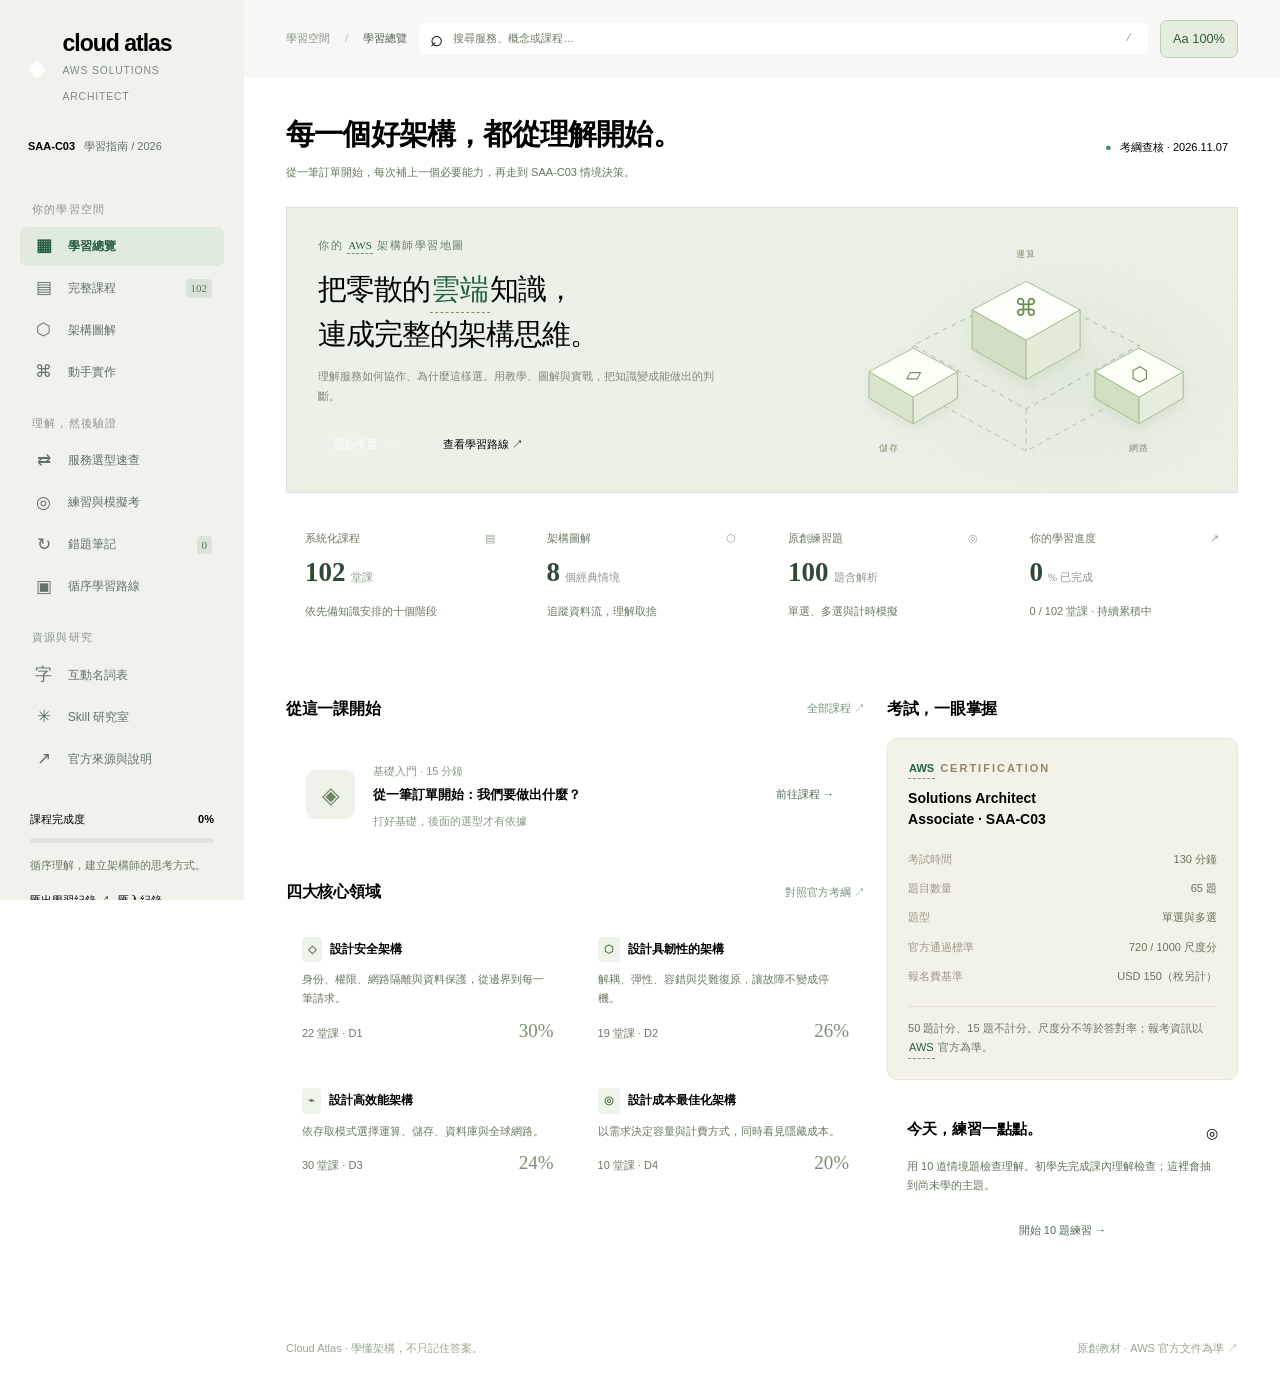
==== commit 8e52819f: "Deploy verified site from a87514099960dc4f27d0354f586f6a5507a09091" ====
--- a/Cloud-Atlas.html
+++ b/Cloud-Atlas.html
@@ -65,6 +65,15 @@
 .path-stages{display:grid;gap:28px;margin-top:25px}.path-stage{padding:28px;background:#fff;border:1px solid var(--line);border-radius:14px;min-width:0;overflow-wrap:anywhere}.path-stage h2{margin:14px 0 8px;font-size:1.45rem}.path-stage>p{font-size:1rem;line-height:1.9;max-width:70ch}.system-snapshot{margin:20px 0;padding:16px 20px;background:#f0f5e9;border-left:3px solid #88a572;border-radius:6px}.system-snapshot strong,.path-checkpoint strong{font-size:.9rem;color:#476a39}.system-snapshot p{font-size:1.05rem;line-height:1.9;margin:6px 0;overflow-wrap:anywhere}.path-lessons{list-style:none;padding:0;margin:10px 0 20px}.path-lessons li+li{border-top:1px solid #e6ecdf}.path-lessons a{display:grid;grid-template-columns:2rem minmax(0,1fr) auto;gap:14px;align-items:start;padding:16px 8px;border-radius:7px}.path-lessons a:hover{background:#f4f7ee}.path-lessons a>span{color:#6c8b59;font:600 1rem/1.8 'DM Sans',sans-serif}.path-lessons strong{font-size:1rem;line-height:1.8}.path-lessons small{display:block;font-size:.85rem;line-height:1.9;color:#718069;margin-top:4px}.path-lessons a>small{white-space:nowrap}.path-checkpoint{padding:18px 20px;border:1px dashed #b9c9a8;border-radius:8px;background:#fbfcf8}.path-checkpoint p{font-size:1rem;line-height:1.9;margin:7px 0}.path-checkpoint .note{font-size:.85rem}.lesson-context{margin:25px 0 32px;padding:24px;background:#eef4e6;border:1px solid #c4d4b6;border-radius:12px}.lesson-context>a{font-size:.9rem;text-decoration:underline;text-underline-offset:4px}.article .lesson-context h2{margin:14px 0 12px;padding:0;border:0;font-size:1.25rem}.context-columns{display:grid;grid-template-columns:1fr 1fr;gap:20px;margin-top:20px}.context-columns>div{padding:15px;background:#fafcf7;border-radius:8px}.context-columns strong{font-size:.9rem}.context-columns p{margin:8px 0 0}.prerequisite-recap{border-top:1px solid #cbd9bf;margin-top:18px;padding-top:15px}.prerequisite-recap summary{cursor:pointer;font-size:.95rem}.prerequisite-recap a{text-decoration:underline;text-underline-offset:3px}.exam-notes{margin:30px 0;padding:20px;border:1px solid #d8dfcf;border-radius:10px;background:#fafbf8}.exam-notes>summary,.lesson-sources>summary{font-size:1rem;cursor:pointer;font-weight:600;line-height:1.8}.lesson-result{margin:30px 0;padding:24px;border:1px solid #bccfaf;border-radius:12px}.article .lesson-result h2{margin-top:0;padding:0;border:0;font-size:1.25rem}.lesson-result .btn{margin-top:18px;white-space:normal}.next-reason{margin-top:35px;padding:25px;background:#f1f5eb;border-radius:12px}.article .next-reason h2{font-size:1.2rem;border:0;padding:0;margin:15px 0 8px}.next-reason .btn{margin-top:12px;white-space:normal}.lesson-sources{margin:20px 0}.lesson-context .note a{color:#44683a}
 @media(max-width:650px){.context-columns{grid-template-columns:1fr;gap:12px}.lesson-context,.lesson-result,.next-reason,.path-stage{padding:18px 15px}.path-lessons a{grid-template-columns:1.5rem minmax(0,1fr);gap:8px}.path-lessons a>small{grid-column:2;margin:0}.path-stage .row{flex-wrap:wrap}.path-checkpoint{padding:15px}.system-snapshot{padding:14px}.lesson-result .btn,.next-reason .btn{width:100%;text-align:left}}
 @media print{.path-stage,.lesson-context,.lesson-result,.next-reason{break-inside:avoid}.exam-notes:not([open]){display:none}}
+.guided-step .step-connection{font-size:.95rem;line-height:1.9;color:#5e7550;border-left:3px solid #b8caa8;padding:9px 13px;background:#f4f7ef;margin:0 0 15px}.check-scope{background:#eef3e7;border-radius:8px;padding:18px;margin:18px 0 22px}.check-scope>strong{font-size:.95rem}.article .check-scope p{font-size:1rem;margin:8px 0 12px}.check-basis{display:grid;gap:8px}.check-basis a{font-size:.9rem;text-decoration:underline;text-underline-offset:4px;line-height:1.8}.recap-guide{margin:18px 0}.recap-guide>summary{cursor:pointer;font-size:1rem;line-height:1.8}.recap-guide li{padding:8px 0}
+/* Progressive transfer practice stays in normal reading flow and follows text scaling. */
+.bridge-practice{margin:2rem 0;padding:1.5rem;border:1px solid var(--line,#d9dfd0);border-radius:1rem;background:var(--panel,#fff)}
+.bridge-practice[hidden]{display:none}
+.bridge-practice fieldset{min-width:0;border:0;padding:0;margin:1rem 0}
+.bridge-practice legend{font-size:1rem;margin-bottom:.75rem}
+.bridge-practice .option{overflow-wrap:anywhere;align-items:flex-start}
+.bridge-practice input{flex:none;margin-top:.35rem}
+.bridge-feedback{margin-top:1rem}
 </style></head>
 <body><a class="skip" href="#main" data-scroll="main">跳至主要內容</a><aside class="sidebar" id="sidebar"><a class="brand" href="#home"><span class="brand-icon">◈</span><span>cloud atlas<small>AWS SOLUTIONS ARCHITECT</small></span></a><div class="edition">SAA-C03 <span>學習指南 / 2026</span></div><nav aria-label="主要導覽"><div class="nav-label">你的學習空間</div><a href="#home" data-nav="home"><span>▦</span>學習總覽</a><a href="#courses" data-nav="courses"><span>▤</span>完整課程 <b id="course-count">…</b></a><a href="#architectures" data-nav="architectures"><span>⬡</span>架構圖解</a><a href="#labs" data-nav="labs"><span>⌘</span>動手實作</a><div class="nav-label">理解，然後驗證</div><a href="#reference" data-nav="reference"><span>⇄</span>服務選型速查</a><a href="#practice" data-nav="practice"><span>◎</span>練習與模擬考</a><a href="#mistakes" data-nav="mistakes"><span>↻</span>錯題筆記 <b id="mistake-count">0</b></a><a href="#plan" data-nav="plan"><span>▣</span>循序學習路線</a><div class="nav-label">資源與研究</div><a href="#glossary" data-nav="glossary"><span>字</span>互動名詞表</a><a href="#skills" data-nav="skills"><span>✳</span>Skill 研究室</a><a href="#sources" data-nav="sources"><span>↗</span>官方來源與說明</a></nav><div class="side-bottom"><div class="side-progress"><span>課程完成度</span><strong id="side-percent">0%</strong></div><div class="progress-track"><i id="side-bar"></i></div><small>循序理解，建立架構師的思考方式。</small><button class="text-btn" id="export-progress">匯出學習紀錄 ↗</button><label class="import-label">匯入紀錄<input type="file" id="import-progress" accept="application/json"></label></div></aside>
 <div class="shell"><header class="topbar"><button class="icon-btn menu-toggle" aria-label="開啟導覽" aria-expanded="false">☰</button><div class="breadcrumb">學習空間 <span>/</span> <b id="page-name">學習總覽</b></div><label class="search"><span>⌕</span><input id="global-search" placeholder="搜尋服務、概念或課程…" aria-label="搜尋課程"><kbd>/</kbd></label><span class="top-status"><i></i> 本機學習模式</span></header><main id="main" tabindex="-1"></main><footer><span>Cloud Atlas · 學懂架構，不只記住答案。</span><a href="#sources">原創教材 · AWS 官方文件為準 ↗</a></footer></div><div id="toast" role="status"></div><script>
@@ -4703,7 +4712,7 @@
  '先想像你的網站有商品照片、說明文件和每天產生的報表。這些檔案需要保存，讓程式或使用者之後取回；保存檔案和執行訂單計算是不同工作。自己的電腦可以用硬碟放檔案，網站也需要保存位置。S3讓你透過網路使用一個由AWS管理的檔案資料保存服務，不必先買足未來幾年的硬碟或親自替每顆硬碟處理故障。',
  'S3是Amazon Simple Storage Service，主要提供物件儲存。先不用怕「物件」這個詞：可以把一份照片內容，加上用來辨認它的名稱及一些描述資訊，看成一個物件。物件放在儲存桶bucket裡；物件的名稱叫key，例如images/cat.jpg。斜線讓名稱看起來像資料夾路徑，但一般S3物件操作不是在一顆傳統磁碟上逐格修改檔案內容，而是透過服務介面取得、寫入或刪除整個物件等操作。',
  'S3常用於圖片、影片、備份、網站靜態檔案與分析資料。它解決的是保存及取回這類資料，不是讓你登入安裝一般作業系統，也不是直接幫你執行任意程式。不同儲存類別有不同可用性、存取方式及費用條件，不能把所有類別都當成一樣快、一樣便宜或一樣能承受故障。',
- [['先建立有規則的保存容器','選擇適合的Region建立儲存桶，規劃物件如何命名與誰可以存取。網站圖片和私人薪資資料不該因方便就共用寬鬆權限。Bucket是管理邊界的一部分，建立它不表示內容會自動公開；應依真正需求授權讀取或寫入。'],['走一次上傳與讀取流程','應用把照片內容和key送到S3，服務保存後回覆結果。之後程式以bucket和key要求取回內容，例如取得images/cat.jpg。請求還要經過適用的權限檢查；若使用額外金鑰保護資料，可能也涉及金鑰授權。知道檔名或網址，不代表一定能讀取私人檔案。'],['決定版本、保存時間及公開入口','版本控制可保留同一個key的歷史寫入，生命週期可安排舊資料轉類別或清理，但都需要理解其費用及刪除行為。若要公開提供網站，可以讓CloudFront作入口、S3維持私人，僅允許該入口讀取；不要為了讓網頁能顯示就隨意公開整個儲存桶。']],
+ [['先建立有規則的保存範圍','選擇適合的Region建立儲存桶，規劃物件如何命名與誰可以存取。網站圖片和私人薪資資料不該因方便就共用寬鬆權限。Bucket是管理邊界的一部分，建立它不表示內容會自動公開；應依真正需求授權讀取或寫入。'],['走一次上傳與讀取流程','應用把照片內容和key送到S3，服務保存後回覆結果。之後程式以bucket和key要求取回內容，例如取得images/cat.jpg。請求還要經過適用的權限檢查；若使用額外金鑰保護資料，可能也涉及金鑰授權。知道檔名或網址，不代表一定能讀取私人檔案。'],['決定版本、保存時間及公開入口','版本控制可保留同一個key的歷史寫入，生命週期可安排舊資料轉類別或清理，但都需要理解其費用及刪除行為。若要公開提供網站，可以讓CloudFront作入口、S3維持私人，僅允許該入口讀取；不要為了讓網頁能顯示就隨意公開整個儲存桶。']],
  '你要讓購物網站保存商品照片，世界各地客人都能看，員工上傳新版時也希望能找回誤覆寫的舊圖。',
  ['建立專用儲存桶並安排images/等命名方式，只有上傳程式有必要的寫入權限。','將照片上傳成物件；啟用並理解版本控制，讓同一key的新舊內容可以分辨與還原。','用CloudFront等適合入口對外提供內容，讓私人儲存桶只接受被允許的來源讀取。','觀察儲存、請求、資料傳輸及舊版本費用，安排真正符合保存政策的清理，不把更多副本誤認為免費。'],
  'S3是檔案資料的保存位置；顧客瀏覽照片的入口、縮圖處理程式、訂單資料庫與網站主機各自做不同工作。把這些角色分清楚，你才能看懂後續架構圖為什麼同時出現S3、EC2、Lambda或CloudFront。',
@@ -5811,18 +5820,19 @@
   const old=core.findIndex(c=>c.id===id);if(old>=0)core[old]=course;else core.push(course);a[id]=guide;
  }
  short('foundations','從一筆訂單開始：我們要做出什麼？',
-  '想像你想用手機向一家餐廳訂兩份雞肉飯。你希望先看到菜單與價格，選好數量，再讓餐廳收到你的選擇。餐廳收到後，也要告訴你這筆訂單是否已接受。過一會兒，你還希望能查到自己剛才訂了什麼。我們要做的訂餐網站，就是要把這幾件事完成。本課先把客人與餐廳各自需要做的事說清楚。',
+  '我們一起走完一筆正常完成的訂單。你在手機上看見雞肉飯每份100元，選了兩份，確認共200元後按下送出。接著，店員在餐廳的接單畫面看見「雞肉飯兩份」。店員確認今天能提供，接受這筆訂單，並把餐點、數量、金額與接受結果記下來。完成後，你的手機顯示「訂單已接受」。稍後重新打開頁面，仍能查到同一筆內容。下面把這段過程逐步拆開。',
   '把它想成真的點餐：看菜單、交出點單、店員處理、留下紀錄。接下來才逐步把每個動作對應到網站。',
-  '能用自己的話描述「看到菜單→送出選擇→處理訂單→留下紀錄」，並區分畫面與實際完成的工作。',[
+  '依序說出這筆訂單的四個動作：客人選好送出、店員收到、確認接受、留下紀錄並回覆。',[
    ['先看客人要做什麼','客人打開網站，是想訂到自己要的餐點。因此網站先要讓他看見餐點名稱與價格，再選擇數量，並確認即將送出的內容。這裡的「畫面」，就是手機上看得到的文字、圖片與按鈕。先把這些操作說清楚，我們才知道網站應該提供哪些東西。','菜單寫著雞肉飯每份100元，你選兩份。送出前，畫面應讓你確認「雞肉飯、兩份、共200元」，而不是只給一個沒有說明的按鈕。'],
-   ['餐廳也要真的收到並接受','客人選好兩份飯後，餐廳必須收到餐點與數量，確認今天還能不能提供，再決定是否接受。客人的手機顯示了一句話，和餐廳真的收到訂單，是兩件需要分別確認的事。網站要讓雙方對結果有相同理解。','你按下送出，手機顯示「謝謝」，但餐廳完全不知道你點了什麼，這筆訂餐就還沒有完成。若餐點售完，也應清楚告訴你沒有接受。'],
-   ['為什麼還要留下訂單紀錄？','餐廳接受後，客人可能想確認自己訂了幾份，店員也要知道應準備哪些餐點。因此需要把這筆訂單留下來，讓雙方稍後還能找到。這就是本課說的「保存紀錄」：把餐點、數量與接受結果記下來，而不只是在當下顯示一次。','你關掉手機上的訂餐頁面，再打開時仍能查到「雞肉飯兩份，已接受」。店員也能看到同一筆內容，不必靠記憶猜測。']
-  ],'餐廳只做了一張菜單網頁，有圖片與送出按鈕；按下後只顯示「謝謝」。這樣算完成訂餐網站嗎？',
-  ['先確認餐廳是否真的收到客人選的餐點與數量，而不只是在手機上顯示文字。','再確認餐廳是否接受了訂單，以及是否留下之後能查到的紀錄。','把沒有完成的地方列出來：餐廳沒有收到、沒有確認接受，或沒有留下紀錄。'],
-  '這一課先確認三件事：客人能選清楚、餐廳真的收到並回覆、接受的訂單有留下紀錄。接下來才問：手機上的選擇，究竟怎麼交到餐廳？',
-  '只顯示「訂單成功」，卻沒有留下訂單紀錄，最直接的問題是什麼？',
-  ['客人看到成功，但餐廳之後可能找不到這筆訂單。','只要畫面顯示成功，就一定能查到訂單。','把成功的文字放大，就能補上訂單紀錄。'],0,
-  ['正確。顯示成功並不能代替留下紀錄；要確認之後真的找得到。','畫面上的文字不會證明訂單已被留下，仍要實際查得到。','文字大小改變的是顯示方式，不會補上缺少的紀錄。']);
+   ['第二步：店員收到餐點與數量','客人按下送出之後，這個例子裡的店員已經在接單畫面看見「雞肉飯兩份」。我們把這件事稱為「餐廳收到訂單」。到這一步，只能確定店員知道客人選了什麼，還沒有說店員答應提供餐點。收到之後，才進行下一步的確認。','此時店員可以讀到餐點與數量；客人也還在等餐廳的確認結果。先把故事停在這個狀態，再看下一步。'],
+   ['第三步：店員確認可以提供，接受訂單','接著，店員查看餐點供應情況，確認今天能提供兩份雞肉飯，於是決定接受。這裡的「接受」，就是餐廳答應準備這份餐點。到這一步，客人的選擇已經送到、店員也已確認能做；接下來要把這個結果記下來，方便之後查看。','店員確認「兩份雞肉飯可以準備」。我們這筆例子的結果已明確是接受，下面不會突然改成餐廳沒收到或餐點售完。'],
+   ['第四步：把已接受的訂單記下來，再告訴客人','店員接受後，網站留下「雞肉飯、兩份、200元、已接受」這筆紀錄，再把接受結果顯示給客人。保存紀錄的用途，是讓稍後要準備餐點的店員與想查訂單的客人，都能找到剛才的內容。這一步承接的是上一段已經接受的訂單。','你關掉訂餐頁面再打開，查到同一筆「雞肉飯兩份，已接受」。能再次查到，是因為前面已把這筆內容留下。']
+  ],'把剛才正常完成的雞肉飯訂單連起來看。以下每一步都承接前一步已經發生的結果。',
+  ['客人確認雞肉飯兩份、共200元，按下送出；店員的接單畫面隨後顯示這份選擇。','店員讀到兩份雞肉飯，確認可以提供，接受這筆訂單。','網站把餐點、數量、金額與接受結果留下，再告訴客人已接受；稍後雙方仍能查到同一筆內容。'],
+  '這一課走完的是一筆正常訂單：選好送出 → 店員收到 → 確認接受 → 留下紀錄並回覆。下一課才把「送出後，選擇怎麼交到餐廳」拆開說明。',
+  '在剛才的例子中，客人重新打開頁面，仍能查到雞肉飯兩份。這份資訊來自哪一步？',
+  ['第一步看見菜單上的餐點與價格。','第三步店員確認今天能提供餐點。','第四步把餐點、數量、金額與接受結果留下。'],2,
+  ['菜單提供可選餐點與價格，沒有記下這位客人實際訂了什麼。','這一步決定是否接受；接下來第四步才把這筆訂單的內容留下。','正確。前文第四步已說明：把訂單內容留下，所以稍後能再查到。']);
  short('web-request','按下送出之後：請求與回應',
   '上一課留下了客人、畫面、處理與紀錄四個位置。現在要解決第一個空白：客人在手機上按下按鈕，餐廳的系統怎麼知道他選了什麼？本課只追蹤一來一回的訊息，先不討論加密或網站流量增加。',
   '像把寫好的點單交給櫃檯，再等櫃檯回覆是否接受；交出點單與收到答覆是兩個動作。',
@@ -6135,11 +6145,563 @@
 })();
 
 </script><script>
+/* 逐課檢查的教學銜接：先交代狀態、講解變化，再回顧已教內容。 */
+'use strict';
+(() => {
+ const guides={...window.LESSON_GUIDES_A,...window.LESSON_GUIDES_B};
+ function connect(id,flow,step,context){
+  const g=guides[id];if(!g||flow.length!==g.steps.length)throw Error('Teaching flow mismatch: '+id);
+  g.steps.forEach((s,i)=>{s.connection=flow[i];});
+  g.check.basis=[step];g.check.context=context;
+ }
+ connect('foundations',[
+  '先從客人手上的操作開始，這時還沒有送出任何選擇。',
+  '客人已選好並按下送出。接著明確交代餐廳這一端發生了什麼。',
+  '上一段已交代店員看見兩份雞肉飯，現在才進行是否接受的確認。',
+  '上一段已確定店員接受。這一步把已接受的內容留下，再告訴客人結果。'
+ ],3,'沿用剛才正常完成的例子：店員已收到兩份雞肉飯，確認接受，網站也已把內容留下。客人之後重新開啟頁面查看同一筆訂單。這題只回顧第四步的用途。');
+ connect('web-request',['先沿用上一課的訂單，從客人按下送出開始。','要求已送出，接著交代接收端如何處理。','處理已有結果，最後交代結果如何回到原本的客人。'],2,'沿用上方的正常訂單：客人送出餐點與數量，接收端確認並留下訂單，然後把接受結果交回。這題只辨認交回結果的那個動作。');
+ connect('program-data',['上一課知道接收端會處理，這裡先拆開計算所用的規則。','規則開始執行後，會使用工作中的資料；現在分清暫時使用與長期保存。','已分清兩種資料，接著把計算結果寫到之後能讀回的位置。'],2,'上方已把計算與保存分開：程式算出訂單金額，再把需要日後查詢的訂單寫入持久保存位置。這題回顧留下結果的那一步。');
+ connect('cloud-rental',['已知道需要執行與保存，現在先看如何取得這些能力。','取得能力後，接著逐項分配供應商與團隊要做的工作。','責任分清後，最後確認使用的資源與費用，而不是把租用視為整套網站已完成。'],1,'前文已說明：供應商提供租用能力，團隊仍安排餐點價格與計算規則。這題只確認這兩項工作的分工。');
+ connect('ec2-first',['先建立一台可用的電腦環境。','電腦環境已啟動，接著在其中安裝並啟動訂餐程式。','應用有執行位置後，最後整理仍由團隊負責的維護與保存工作。'],1,'上方依序分開了電腦啟動與訂餐程式啟動。這題只回顧第一個狀態能證明什麼，不要求判斷還沒教的故障原因。');
+ connect('s3-first',['先把一份照片對應到一個可保存的物件。','已有物件內容，接著為它安排桶與名稱，才有辦法再次找到。','位置已清楚，再確認指定讀取者是否可取回這份內容；分享細節留到後續課。'],0,'剛才示範的是把一份檔案內容存入S3，再按桶與名稱取回。前文也分清了保存檔案與執行程式。這題只確認上傳檔案完成的工作。');
+ connect('database-first',['先列出餐廳實際要查詢與更新的訂單內容。','查詢需要已明確，接著把一筆訂單拆成可操作的欄位。','資料組織已決定，再由應用依餐廳規則建立、讀取與更新它。'],0,'上方先列出顧客、日期與出餐狀態等查詢，再決定資料如何保存。這題回顧選工具之前先做的那一步。');
+ connect('checkpoint-web',['先拿前幾課已教的工作與工具整理原圖。','工具已有位置，接著用一筆訂單連起每條箭頭。','完整追過一次後，最後記下尚未教的連線與授權，留給下一階段。'],2,'上方已指出：執行與保存的分工可以說清楚，但連線路徑與允許對象還沒補齊。這題只辨認下一階段要補的已知空白。');
+ connect('cloud-location',['先在地圖上辨認一個地理區域。','大範圍已辨認，再看同區域內不同可用區的位置關係。','層級已清楚，最後把既有資源放回相應範圍，不在這一步增加備援功能。'],1,'上方已畫出大範圍與內部位置：一個Region裡有多個AZ。這題只回顧這個位置層級。');
+ connect('network-first',['先知道資料要送往哪個目的地。','目的地已知道，接著確認程式在哪個通訊埠接收。','接收位置已知道，最後把送出與返回需要的路徑連起來。'],2,'本課已依序教位址、程式接收位置與去回路徑。下方只回顧這三項連線條件；資料操作授權會在之後另教。');
+ connect('vpc',['先把已學的位址與路徑放進VPC、子網路及其路由表。','知道路由交給誰後，再分別走一次外部進來與內部主動出去的路。','兩條正常路徑已畫完，最後依相同順序檢查各項條件，不猜單一故障原因。'],0,'上方已說明：公有子網路描述路由條件，主機仍需適當位址與允許規則。這題只回顧這些已列出的條件。');
+ connect('identity-first',['路徑已能到達，先確認要求是由誰提出。','身分已辨認，接著寫出它能對哪份資料做哪個動作。','允許範圍已寫清楚，最後分別驗證應成功與應被拒絕的操作。'],1,'上方已分清到達服務與獲准操作：指定身分需要對指定資料取得相應動作的允許。這題回顧這個分工。');
+ connect('iam',['先把上一課的授權句子拆成政策欄位。','政策範圍已有描述，接著讓程式透過角色取得需要的權限。','角色與權限已分開，最後按身分、動作與資源檢查實際要求。'],1,'上方已分清：信任政策允許取得角色，權限政策允許取得角色後的資料操作。這題只用這兩個已教條件判讀結果。');
+ connect('network-security',['先用一條正常連線理解安全群組如何記住回應。','已知道有狀態的行為，再看ACL逐趟比對時需要的回程規則。','兩層行為已分清，最後套回入口、應用與資料庫的必要連線。'],1,'前文已走過請求與回應：安全群組追蹤連線，ACL則逐趟檢查。本題只比較這兩種已教的處理方式。');
+ connect('encryption-first',['先接著上一課，分清操作授權與內容保護。','保護對象已分清，接著沿傳送資料的箭頭看傳輸保護。','傳輸階段已說明，最後另看資料存放位置的保護。'],2,'上方分別說明了連線傳輸與磁碟保存，兩者是獨立檢查的階段。這題只確認一段連線的設定能說明到哪裡。');
+ connect('kms-secrets',['先回到已學的傳輸與保存，標出兩段保護位置。','保存保護已明確，再拆開資料金鑰與保護金鑰所需的授權。','金鑰用途已分清，最後把程式登入密碼交給另一種受控保存方式。'],1,'上方已說明：讀取加密物件會分別檢查物件與相關金鑰的使用權限。這題只回顧這兩個已教條件，不要求猜錯誤來源。');
+ connect('s3-security',['先把讀取對象、公開範圍與加密分開。','讀取規則已清楚，再走一次同名寫入及刪除在版本控制下的結果。','版本結果已說明，最後安排只分享指定物件與時間的方式。'],1,'上方已明確設定桶開啟版本控制，再說明一般刪除通常留下刪除標記，過去版本可能仍在。這題只回顧這種已講解的操作。');
+ connect('failure-first',['先回到已完成的正常下單路徑，列出每個必要位置。','現在明確加入一台應用停止的事件，再觀察其他位置仍有哪些能力。','中斷位置已辨認，最後寫出業務可接受的恢復程度，解法留給下一課。'],0,'上方的故障例子已交代：應用停止，圖片與訂單資料仍在，客人無法下新單。這題只描述已觀察到的影響，不猜故障原因。');
+ connect('region-first',['先回顧已學的Region，確認這些資源所在的地理範圍。','區域已確定，再把兩份應用放進AZ故障範圍，辨認共同影響。','隔離位置已安排，最後列出尚需完成的入口與接手工作。'],1,'上方已說明兩份同AZ應用會共用AZ故障範圍，再示範分散到不同AZ的目的。這題只辨認該設計針對的範圍。');
+ connect('ha',['先沿正常路徑找出必須存在、卻只有一份的能力。','必要位置已辨認，再把單台獨有狀態移到其他健康應用也能使用的位置。','應用已有接手條件，最後補上找到健康副本與剩餘容量的安排。'],1,'上方已用A、B兩台應用示範：購物車只在A記憶體，B讀不到。下方只回顧這個已走過的切換結果。');
+ connect('elb',['多份應用已存在，先建立客人使用的共同入口。','入口已接收HTTP要求，再依路徑選擇適合的目標群組。','目標群組已知道，最後檢查其中哪些應用目前可服務。'],1,'上方已示範ALB依/menu與/orders路徑交給不同應用。這題只辨認負責這個動作的能力。');
+ connect('scale-first',['先觀察現有各層處理與等待的證據，不直接換規格。','瓶頸已辨認，再比較單台變大與副本變多各自需要的條件。','擴展方式已有方向，最後計入新增能力的準備時間與下游限制。'],0,'上方已把午餐尖峰的工作量與各層等待分開觀察。這題只回顧開始調整資源之前先做的步驟。');
+ connect('autoscaling',['先設定群組要維持的數量，以及每台如何建立。','容量模型已知道，再選能反映實際工作量的指標。','調整規則已知道，最後交代新主機從啟動到就緒、舊主機退出的時間。'],1,'上方已說明CPU低也可能是在等待外部服務，並示範應先確認實際瓶頸。這題只沿用這個已教的觀察順序。');
+ connect('recovery-first',['先區分維持目前副本與回到較早資料的用途。','歷史還原有了用途，接著計算從中斷到恢復的時間。','恢復速度已分清，再獨立量出可接受的資料時間落差。'],2,'前文已定義RTO是中斷多久、RPO是資料落差。本例的一小時備份點、二十分鐘重建與五分鐘資料要求均已交代；本題只辨認資料要求。');
+ connect('rds-ha',['先處理資料庫在AZ故障時如何接手。','接手與部署類型已分清，再看讀取查詢如何分擔。','讀取與接手都有用途後，最後另走一次錯誤更新後的歷史還原。'],2,'上方已明說：高可用副本也可能收到相同錯誤更新，歷史備份才提供較早狀態。這題只回顧兩種保護的用途。');
+ connect('aurora',['先區分執行SQL的節點與保存資料的層。','節點角色已知道，再看應用用哪個端點建立讀寫連線。','區域內連線已說明，最後才延伸到跨區資料與整個網站恢復。'],1,'前文已說明reader端點分配新連線，長連線建立後仍可能持續在同一節點工作。這題只確認分配的單位。');
+ connect('dr',['先把前一課的時間目標套到整個網站恢復過程。','目標已明確，再依平時準備程度比較復原策略。','策略已有方向，最後逐項補上資料以外的依賴與演練。'],0,'沿用上方例子：最多中斷一小時、最多接受十五分鐘資料損失。這題只區分已列出的恢復時間與資料落差，不換數字或加入新事故。');
+ connect('observability',['先記錄使用者受到的影響，再找相關資源證據。','服務表現已有訊號，再查看操作與設定紀錄，辨認哪種證據回答哪個問題。','證據種類已分清，最後安排通知對象與可採取的動作。'],1,'上方已示範安全群組修改的查證：API活動用來追查身分與動作，設定紀錄用來比較狀態。這題只查第一項證據。');
+ connect('event-first',['先定義訂單何時可靠接受，以及哪些後續工作可以延後。','接受條件已明確，再用事件描述這件已發生的事。','事件已有內容，最後交代待辦保存與處理者實際執行的分工。'],2,'上方已分成訂單可靠接受、通知待辦入列、處理者寄出通知三個狀態。這題只辨認待辦入列所完成的那一步。');
+ connect('sqs',['先走一次發送端交付待辦、處理者取件的正常流程。','取件已發生，接著區分暫時不可見與成功後刪除的兩個時點。','成功與失敗的流程已明確，最後處理再次收到同一工作與持續失敗的情況。'],1,'上方已逐步教過：取件後暫時不可見，成功才刪除，未刪除則在逾時後可能重新可見。這題沿用同一流程。');
+ connect('events',['先把每個部門都需一份與工作者競爭分工分清。','接收方式已知道，再依事件欄位安排不同接收目標。','目標分發已有安排，最後處理需要等待與多步進度的工作流。'],0,'上方訂單事件要讓帳務與通知各得一份，已比較共同競爭佇列與分開訂閱的結果。這題只回顧這兩種方式。');
+ connect('lambda',['先走一次函式取得輸入、處理並保存結果。','單次執行已明確，再看同時多次執行對共用資料庫造成的總壓力。','並行限制已有理由，最後依呼叫與連線路徑安排重試、網路與角色。'],1,'前文已示範多個圖片函式同時連資料庫，使連線總數增加。這題回顧這個已說明的容量關係，不要求猜新的故障。');
+ connect('api',['先用一筆訂單查詢走完入口、函式與資料讀取。','連線流程已有位置，再分別檢查使用者身分與資料歸屬。','授權邊界已明確，最後再安排流量限制與長工作交接。'],1,'上方已用訂單123與124說明：登入憑證有效後，仍須核對訂單擁有者與後端讀取權限。這題只回顧這些檢查。');
+ connect('containers',['先分清可保存的映像配方與實際執行的容器。','已有執行單位，再分開選擇誰安排工作與誰提供底層容量。','兩種責任已分清，最後依長期服務或批次工作的生命週期安排。'],1,'上方已把ECS的工作安排與Fargate的容量管理分開。這題只比較兩者如何合作，沒有新增其他容器要求。');
+ connect('ec2',['先觀察哪種資源正在限制工作，再比較規格。','規格已有方向，再保存能重建相同環境的配置。','單台配置已明確，最後檢查位置、連線與外部依賴的影響。'],0,'上方兩個工作分別呈現CPU滿載與記憶體不足。這題只把已觀察的瓶頸對應到合適資源，不另換成外部API事故。');
+ connect('block-storage',['先依資料需要保留多久，分清持久磁碟與本機暫存。','保存要求已分清，再依讀寫大小與頻率比較效能指標。','單份磁碟的用途已知道，最後走快照保存與重建到另一位置的流程。'],0,'前文已比較可重算的批次暫存與必須保留的正式資料，並說明本機儲存的生命週期。這題只回顧資料保留條件。');
+ connect('file-storage',['先確認多台應用需要的是共享檔案操作。','使用方式已明確，再依現有協定與身分整合縮小候選。','相容候選已找出，最後檢查共享後的權限與故障條件。'],1,'前文已列出Windows檔案用途，並用SMB與Active Directory作相容條件。這題只確認選型先後順序。');
+ connect('dynamodb',['先說明一次實際查詢要用哪個鍵找到資料。','主表查法已明確，再介紹不同索引提供的另一條查詢路徑。','查詢路徑已有選擇，最後說明各路徑能讀到多新的資料。'],2,'上方已明確教主表與GSI的一致性差異，再說付款後立即確認的讀取需求。這題只回顧該讀取路徑的時間特性。');
+ connect('cache-databases',['先確認資料庫要回答的查詢與權威資料位置。','權威位置已知道，再走一次快取有值與無值的讀取流程。','正常讀取已走完，最後補上更新、失效與快取不可用時的處理。'],2,'上方已教商品讀取的快取流程，並接著教更新後失效與快取失敗的路徑。這題只回顧完整流程需補的安排。');
+ connect('dns',['先把名稱查詢與後續網站連線分開。','查詢結果已有用途，再交代快取與TTL如何影響重新查詢。','時間行為已清楚，最後依導流與故障目標比較回覆規則。'],1,'上方已逐步說明舊DNS回覆可能仍在快取，既有連線也可能持續使用。這題沿用主站改到待命站的例子。');
+ connect('edge',['先走第一次回來源、之後重用內容的正常流程。','重用已有理由，再決定哪些請求可以共用同一份內容。','HTTP內容分發已清楚，最後才比較其他協定與固定入口需求。'],1,'沿用上方線上課程例子：教材圖片可供學生共用，成績是個人資料。前文已教共用快取與個人化內容要分開。這題只回顧這項安排。');
+ connect('streaming',['先把一組人分工與每組都讀完整事件分清。','完整事件已有用途，再安排事件分區與各自的讀取進度。','保存與消費方式已明確，最後依交付或連續運算選擇工具。'],0,'上方溫度資料需要營運與分析各自讀取，分析還要重算。前文已教保留事件與各自進度。這題只回顧這兩個需要。');
+ connect('analytics',['先分清原始檔案與描述欄位的目錄定義。','資料位置與欄位已有定義，再縮小查詢實際需要讀的範圍。','讀取方式已知道，最後依查詢頻率與複雜度選擇分析方案。'],1,'上方例子只查某一天、某個市場。前文已教日期與地區分區，以及只讀需要欄位的方式。這題只回顧減少無關讀取的安排。');
+ connect('compute-cost',['先用實測確認需要多少資源與哪些時間會用到。','必要用量已知道，再把穩定部分與適合承諾折扣的條件對應。','穩定基準已安排，最後單獨處理可中斷、可重試的工作。'],2,'沿用上方網站與夜間報表：報表已明確可以重新執行。前文Spot步驟已教中斷、重試與進度保存；這題只比較該工作。');
+ connect('s3-cost',['先按時間說明日誌多久會被讀取、需要等多久。','讀取需求已明確，再把保存、請求與取回費用加在一起。','合適類別已有方向，最後依保存期限安排轉換與清理。'],0,'沿用最近30天常查、之後偶爾稽核且保留7年的日誌。前文已教先釐清存取頻率與取回時間，再比較類別。這題只回顧這項判斷。');
+ connect('database-cost',['先確認每次查詢實際做了哪些工作。','不必要工作已找出，再依實際負載比較容量與計費。','交易容量已有方向，最後另看分析掃描與必要備援，避免省錯項目。'],0,'上方已用掃整張表與反覆查相同商品說明不必要工作。這題只回顧調整規格之前應取得的查詢證據。');
+ connect('network-cost',['先畫出誰往哪裡傳、傳多少資料。','實際路徑已知道，再比較NAT與適用端點的費用位置。','路徑成本已看清，最後減少重複傳輸並保留必要韌性。'],1,'上方已明確給出私有主機經NAT讀同區S3的路徑，再示範S3 gateway endpoint。這題只比較該路徑。');
+ connect('finops',['先讓資源與費用能對應到產品和負責人。','歸屬已有依據，再安排預算通知與實際處理動作。','通知與處理已有安排，最後根據趨勢提出改善並驗證效果。'],1,'上方已說明Budgets追蹤與通知的用途，以及資料和通知可能延遲。這題只辨認通知與硬性上限的差別。');
+ connect('organizations',['先把新增產品與環境分到適合的帳號邊界。','帳號邊界已明確，再用組織護欄限制可授權上限。','上限已知道，最後安排員工登入與個別實際授權。'],1,'上方門禁例子已說明：共同開放範圍不會自動給個人通行權。SCP同樣是上限，仍需實際授權；本題只回顧這點。');
+ connect('security-services',['先辨認惡意流量要在哪一層觀察與控制。','防護位置已知道，再分別辨認活動、漏洞與敏感資料的偵測對象。','發現結果已有分類，最後交代通知、驗證與修復工作。'],1,'上方已把S3報表中的個人資料，對應到Macie敏感資料發現與分類。這題只回顧這項已教對應。');
+ connect('hybrid',['先確認機房與雲端的路徑與加密需求。','連線目的已知道，再依網路數量比較點對點與集中轉送。','路由形式已明確，最後檢查名稱解析、安全規則與備援的共同依賴。'],1,'上方第二步已用A連B、B連C說明peering不提供轉遞性。這題沿用完全相同的網路關係。');
+ connect('hybrid-dns-directory',['先畫出每個名稱查詢從哪邊發起、由哪邊回答。','方向已明確，再決定私有紀錄與轉送規則各負責什麼。','名稱路徑已安排，最後另看登入目錄及其依賴。'],0,'上方已定義方向以AWS/VPC為基準。本例是AWS向機房查名稱，與上方outbound的方向相同；這題只辨認此方向。');
+ connect('resource-sharing',['先確認需要共享的資源類型及其責任界線。','共享條件已知道，再以共享子網路安排中央網路與產品責任。','全網共享已有用途，最後比較只開放一項服務的另一種需求。'],2,'上方已分清共享子網路與PrivateLink服務入口；外部夥伴只需呼叫一個API。這題只回顧服務入口的選擇方向。');
+ connect('migration',['先依要搬的是檔案、資料庫或整台工作負載選工具。','資料類型已明確，再走既有資料載入與後續變更追上的順序。','同步流程已知道，最後比較仍留機房存取或離線搬運的不同需求。'],1,'上方資料庫先full load，再用CDC追上仍在產生的訂單，最後控制寫入並切換。這題只回顧切換之前已教的確認事項。');
+ connect('integration-migration',['先列出既有應用必須保留的代理介面與協定。','相容性已有判準，再看Kafka工作保留事件與消費進度的需求。','訊息工作已分清，最後另處理SaaS資料搬運而非硬套同一工具。'],1,'上方已說明既有Kafka應用的topics、保留與消費進度需求，以及MSK的比較方向。這題只沿用此相容性條件。');
+ connect('iac',['先把要建立的資源與依賴寫成範本。','目前與新範本已有內容，再檢查更新將新增、修改或替換哪些資源。','變更影響已知道，最後獨立安排資料保留、還原與設定偏移檢查。'],2,'上方已說明資源替換不保證保留資料，資料生命週期需另外安排。這題沿用資料庫替換，回顧執行前已教的確認。');
+ connect('s3-advanced',['先為不同使用者安排清楚的存取入口。','入口與權限已明確，再分開安排新版本複寫與歷史物件回填。','保存副本已有方式，最後另比較不可變保護與上傳加速。'],1,'上方已明確區分live replication與歷史物件Batch Replication。這題只回顧啟用新規則能說明的範圍。');
+ connect('edge-deployment',['先看必須靠近客戶現場設備的運算需求。','現場用途已知道，再比較都會與電信網路位置的差異。','位置候選已明確，最後量測從設備到運算、資料的完整往返。'],0,'上方工廠例子已明確要求客戶現場運算，並介紹Outposts的用途與支援邊界。這題只沿用該位置需求。');
+ connect('governance-tools',['先把核准部署、個別權限與軟體授權分開。','責任已分清，再把供應商文件與客戶自身合規證據分開。','證據歸屬已知道，最後依防護、調查或健康事件安排對應工具。'],1,'上方已說明Artifact文件屬供應商證據，客戶的設定、資料與權限仍需自身證據。這題只回顧證據涵蓋範圍。');
+ connect('ai-documents',['先辨認輸入是影像、文件，還是可直接處理的文字。','文字已取得，再分開語意分析與翻譯用途。','處理結果已有用途，最後安排不確定性、覆核與資料保護。'],0,'上方已把掃描發票的表格與欄位需求對應到Textract，並說明只讀出字還不等於取得結構。這題只回顧此輸入與輸出。');
+ connect('ai-speech-models',['先用輸入與輸出方向分開錄音轉文字與文字轉聲音。','轉換方向已清楚，再處理對話意圖與需要收集的資料。','現成能力已有比較，最後才考慮自訂模型的訓練與維護。'],0,'上方已明確示範：文字交給Polly產生聲音，錄音交給Transcribe產生文字。這題只辨認文字朗讀的方向。');
+ connect('reference-architecture',['先追蹤網站瀏覽與交易各自的資料路徑。','路徑已分清，再安排可替換的運算與有明確歸屬的資料。','前台結果已有保障，最後串入後續工作，交代重試與重複處理。'],2,'上方已將寄信、發票與圖片轉換交給背景工作，並教重試可能重複執行，因此需要業務識別與冪等。這題只回顧此條件。');
+ connect('architecture-principles',['先把做過的設計對應到安全、可靠、效能與成本目標。','已有具體目標，再補上持續營運與資源使用的品質角度。','品質框架已整理，最後逐項分配供應商與團隊責任。'],2,'上方已用EC2與RDS說明責任隨服務改變，資料模型與權限仍由團隊安排。這題只回顧這個責任分配。');
+ connect('exam-map',['先把題幹中的必要限制與比較目標分開。','判讀順序已清楚，再把安全、韌性、效能與成本當成觀察角度。','判斷已有依據，最後把每道錯題連回具體條件與機制。'],0,'上方已教先排除違反必要條件的方案，再比較合格方案的成本或維運。這題只練習這個先後順序。');
+ connect('review',['先用已學的條件與限制整理題幹。','條件已明確，再以機制比較相近服務各解決什麼問題。','比較已有理由，最後用錯題辨認仍需要回讀的能力。'],0,'上方已示範必要條件優先，再比較維運與費用。這題只回顧這個解題順序，不新增服務情境。');
+
+ // 將問句式標題改成要講解的動作；問題留在已完成教學之後。
+ const titles={
+  vpc:['子網路透過路由表選擇下一站','分開走入站與主動出站路徑','依照正常路徑逐項檢查'],
+  iam:['把授權需求寫成政策','讓程式透過角色取得臨時權限','沿已知授權鏈檢查要求'],
+  'network-security':['安全群組追蹤連線與回應','ACL逐趟檢查，回程也需規則','把必要規則套回網站'],
+  'kms-secrets':['分開保存與傳送的保護','用資料金鑰與KMS金鑰分工','受控保存並取得程式密碼'],
+  's3-security':['分開公開、授權與加密','依序觀察寫入、版本與刪除標記','只分享需要的物件與時間'],
+  ha:['找出只有一份的必要能力','移開單台獨有狀態，讓另一台能接手','將要求送到健康且有容量的副本'],
+  elb:['建立共同入口','依HTTP路徑選目標群組','用適當檢查辨認可服務目標'],
+  autoscaling:['設定最小、期望與最大容量','用實際瓶頸選擴展指標','計入新增就緒與安全退出的時間'],
+  'rds-ha':['先辨認Multi-AZ部署與接手行為','將合適查詢送往讀取副本','用歷史備份還原較早資料'],
+  aurora:['分開運算節點與資料保存層','端點分配新連線，應用維持連線','另行安排跨區復原的完整依賴'],
+  dr:['分開計算復原時間與資料落差','依平時準備程度比較策略','演練資料以外的依賴'],
+  observability:['先記錄使用者影響','按問題選操作與設定證據','讓告警連到明確處理動作'],
+  sqs:['交付待辦，再由處理者執行','取件暫時不可見，完成才刪除','面對重複與持續失敗的工作'],
+  lambda:['一次呼叫取得輸入、處理並保存','並行增加也會增加下游壓力','分別安排重試、網路與執行權限'],
+  containers:['區分映像配方與執行中的容器','分開編排與底層容量責任','依服務與批次生命週期安排'],
+  ec2:['從觀察到的瓶頸選資源','保存可重建的映像與啟動設定','檢查位置、連線與外部依賴'],
+  'block-storage':['依資料生命週期選儲存','分開讀寫次數與資料傳輸量','從快照重建所需磁碟'],
+  'file-storage':['先確認多台共享檔案的需求','以協定與身分條件縮小候選','補齊共享後的權限與故障安排'],
+  dns:['名稱查詢提供後續連線資訊','快取與TTL影響重新取得結果的時間','依導流目標選擇回覆規則'],
+  organizations:['依環境與責任建立帳號邊界','用SCP限制可授權上限','另行安排員工登入與個別權限'],
+  'security-services':['按流量層次安排防護','分開活動、漏洞與敏感資料偵測','把發現接到通知、驗證與修復']
+ };
+ for(const [id,list]of Object.entries(titles))list.forEach((title,i)=>{guides[id].steps[i].title=title;});
+
+ // 讓題目沿用已講完的同一情境，不在測驗時突然換事件或條件。
+ function check(id,question,options,answer,explanations){Object.assign(guides[id].check,{question,options,answer,explanations});}
+ check('web-request','前面正常訂單的接受結果，由接收端交回客人。這個交回的訊息叫什麼？',['請求：客人交出的餐點與數量。','回應：接收端交回的處理結果。','菜單：客人開始選擇前看到的內容。'],1,['請求是先前送出的要求，不是交回的結果。','正確。上方最後一步已把交回結果稱為回應。','菜單是要閱讀的內容，這題辨認的是交回結果的訊息。']);
+ check('program-data','前面已算出金額，也把訂單寫入能日後讀回的位置。哪項工作讓訂單稍後仍可查詢？',['執行計算金額的規則。','把訂單內容寫入持久保存位置。','在記憶體暫放正在計算的數字。'],1,['計算產生結果，接著仍需保存。','正確。這是前文把結果長期留下的步驟。','這是工作中的暫存，不是本例日後查詢的依據。']);
+ check('ec2-first','上方第一個狀態是「EC2已啟動」，第二步才安裝並啟動訂餐程式。只做到第一個狀態時，已確定完成哪件事？',['電腦環境已啟動。','訂餐程式已安裝並啟動。','需要日後查詢的訂單已全部保存。'],0,['正確。這是上方明確列出的第一個狀態。','這是上方接下來的第二個動作，尚不能由第一步推出。','資料保存是另一項工作，不能由開機直接推出。']);
+ check('checkpoint-web','前文已列出目前還沒補齊的兩項工作。下一階段會接著補哪兩項？',['照片與訂單是否需要分工。','手機到應用的路徑，以及誰能操作資料。','程式是否需要有執行位置。'],1,['照片與訂單的分工已在前面的S3與資料庫課說明。','正確。這兩項是本課最後明確留下的空白。','EC2入門已替程式安排執行位置。']);
+ check('network-first','剛才已把連線拆成三項條件。要讓手機與應用正常交換訊息，應一起確認哪一組？',['目的位址、應用接收位置、完整去回路徑。','只有應用是否已開機。','只有目的地名稱怎麼拼寫。'],0,['正確。三項均在前文依序講解。','程式啟動只是接收端的一項條件。','名稱協助找位置，還需要接收與去回路徑。']);
+ check('network-security','沿用前面的請求與回應流程，哪一項符合已教的規則？',['安全群組追蹤連線，ACL則逐趟檢查回程。','ACL只要允許去程，就自動記住並放行回程。','安全群組與ACL都只依相同規則編號順序處理。'],0,['正確。這是兩個步驟已分開示範的行為。','前文說明ACL無狀態，回程也要符合規則。','規則編號順序是ACL的行為，不能套到安全群組。']);
+ check('dr','沿用上方的訂餐服務要求，哪一項是在描述RPO？',['區域故障後一小時內恢復服務。','預算無法支撐兩套同等規模環境。','最多接受十五分鐘的資料損失。'],2,['這是本例的RTO，描述恢復時間。','這是選復原策略時的成本條件。','正確。與上方同一個十五分鐘資料要求相接。']);
+ check('ec2','上方影像轉換工作已觀察到CPU長期滿載。選規格時，應先比較什麼？',['與所需計算能力相應的資源，並測試實際處理結果。','直接沿用另一個記憶體不足工作所選的配置。','不看實測，只比較哪個型號名稱最大。'],0,['正確。先依已觀察瓶頸比較，再驗證效果。','另一工作有不同瓶頸，不能直接照搬。','前文已教規格要對應實際壓力。']);
+ check('edge','上方教材圖片可共用、成績需保密。依剛才快取鍵的講解，應怎麼安排？',['教材圖片可重用；個人成績需適當區分或不共用快取。','只因網址相同，就把所有學生的成績共用一份。','把所有學生識別都加入同一張公開圖片，視為必定更有效。'],0,['正確。沿用前文對共用內容與個人化內容的區分。','前文已說明這會造成錯誤共用。','不必要區分會分散共用圖片的快取；先依內容需求設計。']);
+ check('analytics','上方只查某一天、某個市場。依剛才講解，哪種安排能減少讀取無關資料？',['每次都先讀全年所有市場，再丟棄不要的結果。','使用對應日期與市場的分區條件，並選需要的欄位。','只建立欄位目錄，就不需要讀取任何原始資料。'],1,['這會讀取不需要的區段。','正確。與前文分區及欄位讀取步驟一致。','目錄描述資料，查詢仍要讀取相關檔案。']);
+ check('compute-cost','上方夜間報表已說明可以重新執行。依Spot步驟，應一起比較哪些條件？',['Spot成本，以及工作中斷後的重試與進度保存。','直接替夜間工作承諾全年最高峰值容量。','只看折扣，移除已教的中斷處理。'],0,['正確。沿用同一個可重新執行的報表工作。','承諾應對應穩定用量，不能只按短暫尖峰決定。','便宜與能否完成工作要一起確認。']);
+ check('s3-cost','沿用上方保留7年的日誌，從常查變成偶爾稽核。選保存類別前，先整理哪項需求？',['各階段的讀取頻率、可等待的取回時間與保存期限。','只比較檔案名稱是否包含日誌。','只按保存年份選類別，不看日後如何取回。'],0,['正確。這些需求已在資料生命故事中逐步列出。','檔名不會決定服務的存取與費用條件。','前文已說明保存期之外也要看取回方式。']);
+
+ // 入門範例先示範正常完成；後續課在已教過機制後才加入故障變體。
+ const positiveCases={
+  'web-request':['沿用第一課：客人送出兩份雞肉飯，餐廳收到、接受並留下訂單，再交回接受結果。',['客人的瀏覽器把餐點與數量交成請求。','伺服器接收請求，執行確認與保存工作。','伺服器把已接受的結果交成回應，瀏覽器顯示給客人。'],'請求描述客人要求做的事，回應交回處理結果。這裡完整走的是已接受的正常訂單。'],
+  'program-data':['訂餐程式依每份100元、兩份的輸入算出200元，再把這筆訂單留下。',['程式依規則計算，執行中暫時使用金額與數量。','計算後，把餐點、數量、金額與接受結果寫入持久保存位置。','客人稍後查詢時，程式從保存位置讀回這筆訂單。'],'計算、暫時使用資料與長期保存結果是不同工作；這個例子已完成三者的交接。'],
+  'cloud-rental':['餐廳要替已寫好的訂餐程式取得執行與保存能力，團隊選擇向AWS租用。',['列出需要的能力：執行程式與保存資料。','供應商提供相應能力，團隊仍安排應用部署與計算規則。','分別確認各項管理責任與使用項目，接著才認識具體服務。'],'這裡完成的是資源取得與責任分工；餐點定價與程式規則仍由團隊安排。'],
+  'ec2-first':['團隊先建立EC2電腦環境，再把相容的訂餐程式安裝並啟動。',['第一個狀態：EC2已啟動，表示電腦環境可用。','第二個動作：安裝並啟動訂餐程式，讓它能處理要求。','分別記下資料保存與外部連線還需安排的工作，之後逐課補上。'],'電腦環境與應用程式有先後步驟。這裡只確認它們各自負責什麼。'],
+  's3-first':['團隊把菜單照片保存到S3，之後使用同一個桶與key取回。',['選定儲存桶，把照片內容與images/rice.jpg名稱寫入。','S3保存這份物件內容。','需要顯示照片時，指定桶與key，並由有權限的讀取者取回。'],'已走完保存與取回檔案。這不會替代EC2執行訂餐程式的工作。'],
+  'checkpoint-web':['把前面各課已完成的工作，放進同一筆正常訂單。',['EC2執行訂餐程式，處理客人提出的餐點與數量。','S3保存照片，資料庫依資料模型保存並查詢訂單。','在圖上標出尚未補齊的連線路徑與允許對象，交給下一階段。'],'目前已能分清執行、檔案與訂單資料，接下來逐步補上連線與保護。']
+ };
+ for(const [id,[situation,reasoning,conclusion]]of Object.entries(positiveCases))guides[id].workedExample={situation,reasoning,conclusion};
+ const web=guides['web-request'];
+ web.steps[0].title='客人的瀏覽器送出請求';
+ web.steps[1].title='伺服器接收、處理並留下訂單';
+ web.steps[2].title='伺服器交回回應，瀏覽器顯示結果';
+ web.intro='上一課已走完一筆正常訂單，這一課把其中一小段拆開：客人在手機上按下送出，接收端處理，最後把接受結果交回。我們先給兩個方向取名字，再沿同一筆雞肉飯訂單逐步說明。';
+ web.steps[1].explanation='接收要求、執行處理並交回結果的電腦，叫伺服器。本例中，它已收到兩份雞肉飯的要求，接著執行訂餐程式，確認餐點與數量，並保存已接受的訂單。這裡先知道誰接收、誰處理；程式與資料如何分工，會在下一課拆開。';
+ web.steps[1].example='伺服器收到「雞肉飯兩份」，處理後留下這筆已接受的訂單。此刻結果已準備好，下一步才交回客人。';
+ web.steps[2].explanation='伺服器處理完後，把「已接受」與訂單內容交回，這個訊息叫回應。客人的瀏覽器收到後顯示結果。網站常用HTTP這套規則交換請求與回應；先把它理解成雙方依約定送出與讀取訊息的方法。這個例子已明確收到、接受並保存，現在只追蹤結果如何交回。';
+ web.steps[2].example='先送出餐點與數量，再由接收端處理，最後收到接受結果。用手指沿這一來一回走一次，不需要推測還沒發生的錯誤。';
+ const first=guides.foundations;first.steps[0].title='第一步：客人看菜單，確認選擇後送出';
+ first.steps[0].example='菜單寫著雞肉飯每份100元，你選兩份。送出前，畫面讓你確認「雞肉飯、兩份、共200元」，接著你按下送出。';
+ first.steps[2].example='此時店員已答應準備兩份雞肉飯。接著把這個接受結果，連同餐點、數量與金額一起留下，方便之後查看。';
+ guides.vpc.steps[1].explanation='先分開兩個方向：客人從外部進到網站，和應用主動到外部下載更新。Internet Gateway提供VPC與網際網路的適當路徑；私有IPv4應用主動出站時，可走公有NAT Gateway等適用設計。以下載更新為例，請求從私有子網路交給NAT，再經Internet Gateway送出，回應沿相應路徑返回原應用。NAT不會把外界任意發起的連線直接交給私有應用。';
+ guides.vpc.steps[1].example='先追一條下載路徑：應用 → 私有子網路路由 → NAT → Internet Gateway → 更新站；再反向追回應。客人進網站是另一條路，入口工具會在後續課逐步介紹。';
+ guides.vpc.workedExample.reasoning[1]='先走應用下載更新的出站：私有子網路路由交給適用NAT，再經對外路徑到更新站並返回。客人入站先在圖上單獨標示，入口工具留到後續課介紹。';
+ guides.iam.workedExample.reasoning[1]='把動作限制為圖片讀取，資源限制為商品圖片桶或指定名稱範圍。現在只處理這條已教的讀取授權，不把其他保護機制混進同一次設定。';
+ guides['s3-security'].workedExample={situation:'沿用菜單檔menu.json：桶已開啟版本控制，先有舊菜單，接著上傳同名的新菜單，再示範一次一般刪除。',reasoning:['上傳同名新菜單後，產生新的版本，舊版本仍可能保留。','接著做不指定版本的一般刪除，通常產生刪除標記，讓一般讀取看起來沒有目前物件。','查看版本與刪除標記，找到仍保留的舊內容，再依需要取回；這是前文版本機制的具體結果。'],conclusion:'同名寫入、一般刪除與永久刪除特定版本是不同操作。這個例子已交代版本控制開啟及操作順序，再觀察各自結果。'};
+ const webCourse=window.CURRICULUM.find(c=>c.id==='web-request');
+ webCourse.path.why='上一課已走完一筆正常訂單。現在只拆開客人送出後的一來一回，說明選擇如何交到接收端、接受結果如何交回客人。';
+ // 課末直接陳述已講解結果，不把能力目標原句當成未鋪陳的問題。
+ for(const course of window.CURRICULUM){
+  const g=guides[course.id];course.teachingResult=g.workedExample.conclusion;
+  course.reviewSteps=g.workedExample.reasoning;
+ }
+ window.LESSON_CONTINUITY=Object.fromEntries(Object.entries(guides).map(([id,g])=>[id,{basis:g.check.basis,context:g.check.context,steps:g.steps.map(s=>s.connection)}]));
+})();
+
+</script><script>
+/* 2026-11-22：把影響解題的細節拆成可獨立停下的短課。 */
+'use strict';
+(() => {
+ const courses=window.CURRICULUM, stages=window.LEARNING_STAGES, guides=window.LESSON_GUIDES_A;
+ const additions=[];
+ function add(id,after,title,why,goal,analogy,source,steps,question,correct,wrong,questions){
+  const parent=courses.find(c=>c.id===after)||additions.find(c=>c.id===after);
+  if(!parent)throw Error('Missing bridge predecessor '+after);
+  const answer=additions.length%3,options=[...wrong];options.splice(answer,0,correct);
+  const context=steps.map(s=>s[2]).join(' ');
+  const feedback=options.map((o,i)=>i===answer?'正確。'+correct+' '+steps[2][1]:'這個選項不符合剛才的流程。'+(i===0?steps[0][1]:steps[1][1])+' 本例應採用的安排是：'+correct);
+  const guide={intro:why+' 本課沿著下方這一個例子，先確認原本已經會做的事，再補上這次新增的條件。讀完三步後先停下來回顧，不需要同時記住其他服務的完整設定。',analogy,outcome:goal,
+   steps:steps.map(([title,explanation,example],i)=>({title,explanation,example,connection:i===0?'先固定本例已知的需求與起點。':i===1?'上一段的起點已明確，現在補上本課要學的機制。':'機制已有用途，最後把結果與限制一起核對。'})),
+   workedExample:{situation:'沿用本課例子，把前面三段已發生的動作連成一條流程。這裡不新增另一個事故或服務條件。',reasoning:steps.map(s=>s[2]),conclusion:steps[2][2]},
+   check:{context,question,options,answer,explanations:feedback,basis:[0,1,2]}};
+  const c={id,title,domain:parent.domain,minutes:15,summary:why,shortLesson:true,bridgeLesson:true,objectives:[goal,'依序走完本課例子，再說出每一步的作用','根據已說明的條件比較選項，不用猜未教的設定'],sections:steps.map(([title,body])=>({title,body,bullets:[]})),scenario:{problem:context,solution:steps.map(s=>s[1]).join(' '),why:goal},pitfalls:['先確認本例前提，再把規則套到其他情境。'],recap:[goal],sources:[{title:'本課 AWS 官方依據',url:source}],teachingResult:goal,reviewSteps:steps.map(s=>s[2]),path:{...parent.path,prerequisites:[after],why,change:goal,scope:'這一課只處理「'+title+'」。先走完同一個範例與回顧，再進入下一個條件。'},coverageQuestions:questions};
+  c.teachingResult=guide.workedExample.conclusion;guides[id]=guide;additions.push(c);
+  const stage=stages.find(s=>s.id===c.path.stage);stage.lessons.splice(stage.lessons.indexOf(after)+1,0,id);
+  window.LESSON_CONTINUITY[id]={basis:guide.check.basis,context,steps:guide.steps.map(s=>s.connection)};
+ }
+ add('ec2-role-profile','iam','讓 EC2 取得權限：角色與 instance profile',
+ '上一課已把權限寫成「誰能對什麼做什麼」。接下來讓訂餐程式真的使用這份權限：程式跑在EC2上，要讀取私有S3菜單照片，不能只在紙上建立一個角色。',
+ '能串起EC2、instance profile、角色、臨時憑證與S3授權，分清附加角色和開放網路。','像替工作站登記職務證，再由工作站上的程式依該職務領取限時通行證。',
+ 'https://docs.aws.amazon.com/AWSEC2/latest/UserGuide/iam-roles-for-amazon-ec2.html',[
+ ['先給角色有限的工作範圍','角色是一組可以由受信任對象使用的身分安排。建立供EC2使用的IAM角色，信任對象設為EC2服務，權限則只允許讀指定圖片範圍；角色不需要變成能管理整個帳號的管理員。','菜單程式只需讀photos/下的圖片；先把可做的動作限定為讀取，沒有給刪除訂單的能力。'],
+ ['把角色交給執行個體','instance profile是把IAM角色交給EC2的關聯載體。主控台建立EC2角色時通常一起建立它；用命令列時要分別確認角色、profile及兩者關係。把profile關聯到執行個體後，AWS SDK是幫程式呼叫AWS服務的工具套件；程式使用它的預設憑證來源取得臨時憑證。','主機附加對應profile，程式使用SDK讀S3，不把個人的長期access key寫進程式碼或映像。'],
+ ['沿同一條讀取流程檢查','SDK可取得並更新臨時憑證，不代表每次讀取都必定成功。還要符合角色政策、桶的適用存取規則，以及實際網路路徑。這一課完成的是身分交付，沒有取代網路或資料授權。','程式帶著角色憑證要求讀圖片；S3核對允許範圍後才交回圖片，不能把已附加profile當成全部資料可讀。']
+ ],'本例要避免在EC2程式中保存長期金鑰，應採用哪個安排？','將所需角色透過instance profile關聯EC2，讓SDK使用臨時憑證。',['把S3桶設公開，這樣就完成了角色授權。','把管理員長期金鑰存進所有EC2映像。'],[1]);
+ add('iam-cross-account','organizations','跨帳號取用角色：先信任，再授權',
+ '現在程式已有自己的角色。公司把報表放在另一個帳號，不能直接假定原角色的權限會跨過帳號邊界。本課只追蹤從來源角色到目標角色的交接。',
+ '能分別說明來源AssumeRole授權、目標信任政策及目標角色的資料權限。','像外包員工要先獲准外派，對方公司也要同意接待，入場後仍只能做指定工作。',
+ 'https://docs.aws.amazon.com/IAM/latest/UserGuide/tutorial_cross-account-with-roles.html',[
+ ['先標清兩個角色','來源帳號A的應用角色負責提出請求；目標帳號B建立報表讀取角色。接下來的AssumeRole，意思是請AWS STS交付目標角色的臨時憑證，不是把兩個帳號的所有權限合併。','A的程式平常使用自己的角色；需要報表時，才指定B的報表角色作為接手身分。'],
+ ['兩邊各自允許一次交接','在本例的跨帳號角色流程中，A的身分政策要允許對指定B角色呼叫sts:AssumeRole；B角色的信任政策也要允許A的指定來源身分。只設定一邊仍不足以完成這條交接。','A允許應用提出交接，B信任這個應用；兩項都檢查通過，STS才可能核發符合條件的臨時憑證。'],
+ ['使用的是目標角色的權限','取得B角色的臨時憑證後，以該身分讀報表。B角色本身還要獲准讀取目標資料；信任政策只是決定誰可取得角色，並不等於已允許讀S3。其他適用拒絕與條件仍需核對。','交接成功後，報表角色只讀reports/，不因A原本是管理員就自動變成B的管理員。']
+ ],'若A已允許AssumeRole，但B角色沒有信任A的來源角色，這條交接還缺什麼？','在B角色的信任政策允許本例的來源角色。',['把來源程式的記憶體調大。','只在B角色增加S3讀取，完全不必檢查信任。'],[2]);
+ add('iam-delegation','iam-cross-account','允許團隊建角色，怎麼保住權限上限？',
+ '已會建立與交接角色後，現在讓開發團隊自行建立應用角色。新問題是：團隊若自行附加管理員政策，原來約定的資料範圍怎麼持續成立？',
+ '能解釋permissions boundary是授權上限，委派時還必須防止移除或換掉它。','像准許部門自行發門禁卡，但所有卡都必須套用公司保管的樓層上限，發卡者不能拆掉限制。',
+ 'https://docs.aws.amazon.com/IAM/latest/UserGuide/access_policies_boundaries.html',[
+ ['先分實際允許與上限','身分政策給角色實際工作權限；permissions boundary限制身分政策最多能給到哪裡。在本課只比較身分政策授權的情況，兩者都允許才可做，boundary本身不會主動授予任何動作。','角色政策允許讀和刪，boundary只允許讀；不能因政策寫了刪除就越過這個上限。'],
+ ['建立時強制附上指定邊界','管理員先準備不可由開發者修改的boundary政策，再於委派建立角色的授權中，使用iam:PermissionsBoundary條件限定指定邊界。如此不能靠建立一個沒有邊界的新角色跳過要求。','團隊建立新角色時必須附上公司指定boundary；缺少或改用其他boundary的建立請求不在委派允許範圍。'],
+ ['保住後續操作的限制','只有建立時檢查還不夠。還要限制移除邊界、換用其他邊界、修改邊界政策版本，以及透過其他角色或PassRole路徑取得越權能力。這是委派流程的設計，不是貼上一份boundary就保證全部安全。','團隊可以更新應用所需讀取政策，但不能刪掉公司邊界，也不能修改公司邊界成為全部允許。']
+ ],'本例已強制新角色附上boundary，還需要保護哪個後續動作？','限制開發者移除、換掉或修改指定boundary，以維持授權上限。',['讓開發者隨時移除boundary，因建立時已檢查過。','只附boundary，不給任何身分政策，就會自動有讀取權限。'],[28]);
+ add('root-daily-access','ec2-role-profile','帳號擁有者與日常工作：root 放在哪裡？',
+ '我們一直替應用安排有限權限，現在回頭安排管理這個AWS帳號的人。帳號建立時的root身分能力很高，不適合作為每位員工每天使用的共同登入。',
+ '能區分root專屬工作與日常角色，並說出MFA、長期金鑰及臨時登入的安排。','像公司所有權文件與每天上班的員工證用途不同，不必每天拿所有權文件開每一道門。',
+ 'https://docs.aws.amazon.com/IAM/latest/UserGuide/root-user-best-practices.html',[
+ ['先分清root代表誰','root是AWS帳號的擁有者身分，不是一般IAM管理員角色。少數帳號層級工作需要root，日常建立應用與讀取報表通常可以交給適當授權的角色，不必因此共用root。','同事每天部署訂餐程式，使用部署角色；只有確實需要root的帳號工作才安排專用流程。'],
+ ['保護高權限入口','保護root的登入資訊並使用多重要素驗證MFA，不為日常程式建立root access key。MFA增加登入驗證因素，但不會把root本身變成低權限，也不等於應用程式已改用角色。','員工不把root密碼貼到團隊筆記，也不把root金鑰放進CI；日常工作分派到有紀錄的個別身分。'],
+ ['讓日常工作有可收回的授權','每位人員使用自己的登入身分，取得適當角色的臨時工作階段；企業如何集中安排登入，留到後面的組織課再拆解。依工作給權限、記錄操作並在離職或職務改變時調整；「不是root」仍不表示可不受限地給管理員權限。','營運人員登入後取得查詢角色，部署人員取得部署角色；兩人不需要共享一把永不過期的root金鑰。']
+ ],'日常部署訂餐網站，最符合本例的安排是？','以個別登入取得適當角色的臨時權限，root保留給確有需要的工作。',['所有同事共用root，因為已開MFA。','把root access key固定寫進部署程式。'],[26]);
+ add('s3-endpoint-policy','network-security','S3 私有路徑與桶政策：兩件事都要做',
+ '已學過連線規則與IAM，現在讓私有子網路的應用讀S3，而且只接受經指定端點送來的要求。這包含「怎麼到達」和「到達後是否接受」兩個不同工作。',
+ '能分開安排S3 gateway endpoint路由與aws:SourceVpce桶政策條件。','像開一條員工專用通道，再由倉庫驗證來客確實經過這條通道；畫了路不等於倉庫已驗證。',
+ 'https://docs.aws.amazon.com/AmazonS3/latest/userguide/example-bucket-policies-vpc-endpoint.html',[
+ ['先讓讀取走指定路徑','為S3建立gateway endpoint，關聯應用子網路使用的路由表。指向S3 prefix list的路由把符合目的地的流量送到端點，不需要為這條S3路徑繞到公用NAT；端點也不會自動給應用資料權限。','應用要求讀取同區S3照片，路由表把這段服務流量導向指定gateway endpoint。'],
+ ['再限制桶接受的來源','桶政策可用aws:SourceVpce判讀請求經過哪一個VPC端點。以適用的明確拒絕限制不符合指定端點的存取，才是在資源端限制來源；把端點建立好本身，不會關閉其他仍被授權的路徑。','規定照片桶只接受指定vpce識別值的請求，仍需應用角色本身有對應讀取權限。'],
+ ['先考慮管理路徑再套拒絕','嚴格端點條件也可能擋住主控台或其他服務，因那些要求未必帶同一端點條件。正式套用前先核對管理與服務例外、端點識別值及復原途徑；不要把課堂原則當成可直接複製的完整政策。','同一讀取流程同時檢查：路由走指定端點、角色可讀、桶政策條件符合；三者各有自己的責任。']
+ ],'只建立gateway endpoint，是否已保證照片桶拒絕所有其他來源？','還沒有；需要另外以桶政策等適用控制限制來源，例如aws:SourceVpce條件。',['已經保證，端點會自動刪掉其他所有授權。','只要開放所有來源，就能驗證請求走哪個端點。'],[10]);
+ add('nat-public-path','s3-endpoint-policy','私有主機更新：公有 zonal NAT 的完整去回路',
+ 'S3的專用路徑已明確，但作業系統更新站位於公網，不能沿用S3端點。現在只追蹤一台私有EC2經公有zonal NAT gateway下載更新的IPv4流程。',
+ '能把私有路由、NAT的公有子網路、Elastic IP及Internet Gateway連成完整路徑。','像內部員工由統一外線打電話，接待端看到的是公司外線號碼，回覆再轉回原本的員工。',
+ 'https://docs.aws.amazon.com/vpc/latest/userguide/vpc-nat-gateway.html',[
+ ['從私有應用開始','本例EC2沒有公有IP，仍能主動要求公網更新。私有子網路的IPv4預設路由交給公有zonal NAT gateway，而不是直接把EC2變成讓外界任意連入的公開伺服器。','EC2送出下載要求，第一段依私有子網路路由表前往NAT，這是主動出站的連線。'],
+ ['補齊NAT對外的條件','本課使用的公有zonal NAT建在公有子網路，配置Elastic IP，所在子網路有到Internet Gateway的對外路由，VPC也已附加IGW。只有建立一個NAT名稱、卻沒有這些路徑，不能完成公網下載。','流量經NAT轉換來源，經IGW往更新站；更新站的回覆再沿原連線返回NAT並交回EC2。'],
+ ['確認功能與適用範圍','NAT讓私有主機主動連出去，不能拿來代替網站的入站入口。這裡限定公有zonal NAT與IPv4網際網路；private NAT的用途及新式NAT部署型態要按官方功能分開判斷。','客人開網站是另一條入站路徑；本例只完成EC2下載更新，沒有把公網客人直接帶到私有EC2。']
+ ],'本課的公有zonal NAT要通往IPv4公網，哪個組合完整？','NAT配置Elastic IP並置於具有IGW路由的公有子網路，私有子網路路由指向它。',['只建NAT，不配對外位址或IGW路由。','把S3 gateway endpoint當成所有網際網路目的地的出口。'],[24]);
+ add('secret-rotation','kms-secrets','資料庫密碼會改：保存與輪替怎麼接上？',
+ '已知道KMS保護加密金鑰，也知道程式不該把密碼散放在程式碼。現在資料庫密碼要定期更新，還需要讓資料庫和讀取密碼的應用同步配合。',
+ '能說出Secrets Manager保存機密、輪替整合及應用重新取得機密的流程。','像保險櫃保存鑰匙，但更換門鎖後，保險櫃裡也得換成對應的新鑰匙。',
+ 'https://docs.aws.amazon.com/secretsmanager/latest/userguide/rotating-secrets.html',[
+ ['先保存應用真正需要的秘密','機密是資料庫密碼、API金鑰等不宜公開的內容；KMS金鑰則用於加密作業。Secrets Manager用來保存與取得機密，應用角色需獲准讀指定機密，而不是知道KMS名稱就自動取得資料庫密碼。','訂餐程式用自己的角色讀取指定資料庫機密，程式碼沒有直接寫入密碼文字。'],
+ ['輪替要改到真正使用端','輪替不是只把儲存的一串文字改掉。Secrets Manager的支援整合或輪替函式需要更新、測試並發布相符的新機密，使資料庫接受它；也要安排輪替所需網路與權限。','先建立可用的新密碼、確認能連線，再發布新的目前版本，避免只更新機密而資料庫還認舊密碼。'],
+ ['應用要能跟上變更','應用應依合適快取策略重新取得機密，並在輪替及連線失敗時有可觀察的處理。Parameter Store可存設定與SecureString，但不能直接把它當成已具備相同資料庫輪替流程。','密碼輪替後，應用更新快取並建立可用連線；選型時比的是需要的生命週期，而非只看能否存一串字。']
+ ],'題目要求受管的資料庫密碼保存與輪替整合，先比較哪個方向？','Secrets Manager，並安排資料庫輪替流程與應用取值。',['只將KMS金鑰名稱當成資料庫密碼。','把密碼寫入映像後永遠不再更新。'],[7]);
+ add('s3-historical-encryption','s3-security','新預設不會改寫舊檔：盤點歷史加密',
+ 'S3存取與版本已學過，現在公司調整桶的預設加密。先分清規則對未來寫入做什麼，再看已經存在的檔案，不能從設定畫面推論全部舊資料都改好了。',
+ '能區分預設加密、新寫入與歷史物件的重新加密作業。','像今天起要求新文件裝進新式保護袋，不代表去年存進倉庫的文件已自動重新包裝。',
+ 'https://docs.aws.amazon.com/AmazonS3/latest/userguide/update-sse-encryption.html',[
+ ['先依寫入時間盤點','目前S3對新上傳提供預設伺服器端加密，但歷史案例可能包含2023年前未加密物件。改桶的預設加密不會自動重寫那些既有物件；要看物件或版本實際的加密狀態，而非只看桶的目前設定。','本例有一批2022年留下的未加密檔，今天改成SSE-KMS預設後，先上傳一個新檔驗證，再獨立盤點舊檔。'],
+ ['依舊物件狀態選操作','歷史未加密物件可透過帶目標加密設定的複製／重寫處理，大量物件可規劃Batch Operations。現行UpdateObjectEncryption可更新支援的既有加密物件，例如SSE-S3轉SSE-KMS，但不支援未加密物件，不能套同一操作。','2022年的未加密檔安排加密複製；原本已是SSE-S3的檔才另評估原地更新加密功能及其限制。'],
+ ['驗證版本與授權','批次作業要核對清單、失敗報告、目標KMS授權及實際加密結果。版本控制開啟時，複製可產生新版本，舊版本仍要另外盤點；完成目前版本，不代表所有歷史版本都符合要求。','作業後抽查新版本的加密金鑰，並確認舊版本是否仍在範圍內；不要只看工作已送出就宣告完成。']
+ ],'這批2022年未加密檔，會因今天改桶預設加密而自動變成SSE-KMS嗎？','不會；需盤點舊物件並安排支援未加密來源的加密複製／重寫及驗證。',['會，預設設定會立即重寫所有歷史版本。','直接以不支援未加密來源的UpdateObjectEncryption處理就必定成功。'],[12]);
+ add('s3-https-policy','s3-historical-encryption','存放加密以外：要求 S3 傳輸使用 HTTPS',
+ '上一課處理檔案存放時的加密。現在只增加一個條件：客戶端傳送或讀取檔案時也必須使用加密連線。兩個階段不同，不能用其中一個代替另一個。',
+ '能將aws:SecureTransport為false時的Deny讀成「拒絕非TLS傳輸」。','像文件已鎖進保險箱，但送往保險箱的途中仍需保護，保存與運送是兩段工作。',
+ 'https://docs.aws.amazon.com/AmazonS3/latest/userguide/amazon-s3-policy-keys.html',[
+ ['先指出保護的階段','SSE-KMS保護物件存放時的內容；HTTPS使用TLS保護傳輸。桶啟用SSE-KMS，不會因此自動把每個非加密HTTP請求改成符合組織政策的HTTPS請求。','照片存成SSE-KMS，本例仍要求應用透過HTTPS上傳；這是第二項獨立要求。'],
+ ['把條件讀成完整句子','在桶政策中，以Bool條件aws:SecureTransport=false搭配Deny，意義是拒絕未使用安全傳輸的適用請求。Deny是否成立由條件判定；不是把false改成true就會保護得更強，那樣反而會拒絕符合條件的TLS要求。','應用用HTTP時符合本例的拒絕條件；改用HTTPS後，不會觸發這條非TLS拒絕，但仍需正常的資料權限。'],
+ ['不要忽略服務呼叫與資源範圍','完整政策需涵蓋要保護的桶與物件資源，並核對AWS服務對服務呼叫的條件內容。某些網路條件會在服務呼叫被遮蔽，可依需求用aws:PrincipalIsAWSService等條件排除服務身分；示意條件不能直接當完整部署政策。','驗證同一角色以HTTP遭拒、以HTTPS在其他權限允許下成功；這樣才是在檢驗傳輸要求。']
+ ],'本例要拒絕非TLS傳輸，核心條件如何解讀？','當aws:SecureTransport為false時，以適用的Deny拒絕請求。',['只啟用SSE-KMS就等於已拒絕HTTP。','把所有HTTPS請求明確拒絕就能保證使用HTTPS。'],[25]);
+ add('alb-certificate','elb','共同入口改用 HTTPS：憑證放在哪裡？',
+ 'ALB已能把請求交給健康應用。現在客人到ALB的連線需要TLS，先在這段連線放入HTTPS listener與憑證，再討論憑證到期如何處理。',
+ '能說出ALB的HTTPS listener使用同Region憑證，並區分ACM核發與匯入憑證的續期責任。','像接待櫃台出示與店名相符的有效證件；證件在哪個櫃台使用、何時到期都要確認。',
+ 'https://docs.aws.amazon.com/acm/latest/userguide/managed-renewal.html',[
+ ['先標出TLS在哪裡結束','瀏覽器與ALB的HTTPS listener建立TLS連線，listener要配置涵蓋網站名稱的憑證。ALB解開這段連線後，再依規則轉交目標；ALB到目標是否再用HTTPS是另一段設定，不會自動等同端到端皆加密。','客人連shop.example，ALB的443 listener呈現該名稱憑證，再把/orders轉給訂單應用。'],
+ ['憑證要放在可使用的位置','本例ALB的ACM憑證要在ALB相同Region。不要直接套用CloudFront常見的us-east-1憑證位置規則到所有服務；必須先說清是哪一個服務使用憑證。','東京ALB使用東京ACM中的相符憑證，不是因為之前看過CloudFront就一律到維吉尼亞建憑證。'],
+ ['到期前的責任不同','符合條件的ACM核發憑證可由ACM管理續期，DNS驗證需保留有效驗證紀錄等條件。匯入ACM的憑證不享有相同受管續期，需自行更新並監控到期。使用ACM不表示任何來源的憑證都自動續。','選擇ACM核發並維持驗證條件；若公司指定匯入憑證，就另外安排重新核發、匯入與告警。']
+ ],'東京ALB要使用HTTPS並盡量減少續期工作，應如何安排？','使用同Region、符合名稱與續期條件的ACM核發憑證，配置HTTPS listener。',['匯入一次憑證後，假定ACM一定會自動續期。','不論使用什麼服務，一律只在us-east-1建立憑證。'],[23,57]);
+ add('asg-application-health','alb-certificate','ALB 停止分流後，誰補回壞掉的主機？',
+ 'ALB已會避開不健康的應用，但停止分流和建立替代主機是不同動作。現在保留原本多主機網站，只增加一台應用壞掉、EC2系統狀態仍正常的情境。',
+ '能分清ALB移出分流與ASG替換，並解釋ELB健康檢查及啟動寬限期的用途。','像接待員停止派單給壞工作站，排班主管還要收到狀況，才會安排替補。',
+ 'https://docs.aws.amazon.com/autoscaling/ec2/userguide/health-checks-overview.html',[
+ ['先看兩個觀察角度','EC2狀態檢查關注執行個體相關健康，不保證網站程式能完成工作。ALB目標健康檢查則能按指定路徑觀察應用。若程式當掉但EC2仍正常，兩者可能得出不同結果，這並不矛盾。','本例A主機作業系統正常，訂單程式卻無法回應；ALB看到健康檢查失敗，開始避開A。'],
+ ['把應用健康交給ASG','ALB不會因停止分流就自行補建EC2。ASG要維持所需容量，可啟用使用ELB健康檢查並關聯適當目標群組，讓應用不健康成為替換依據；不能只假定預設EC2檢查會發現所有程式錯誤。','ASG接到適用的不健康結果後替換A，新的主機啟動並通過健康檢查，ALB才分配正常請求。'],
+ ['留出合理啟動時間','新主機可能要下載程式或暖機。健康檢查寬限期讓ASG在初始化期間避免過早依部分健康結果替換，但不能修好永遠啟動不了的程式；應與實際啟動時間及健康端點一起驗證。','應用需兩分鐘啟動，就依量測規劃寬限；若等待後仍失敗，回查啟動流程，不是無限延長等待。']
+ ],'本例ALB已避開壞應用，想讓ASG依應用健康補回容量，應確認什麼？','ASG啟用適用的ELB健康檢查並規劃合理啟動寬限期。',['只要ALB移出目標，ALB就必定自動建立EC2。','只要EC2系統正常，就代表訂單程式一定正常。'],[50]);
+ add('sqs-fifo-identifiers','sqs','同一訂單不亂序：群組、去重與冪等',
+ 'SQS已能交接背景工作，也已知道重試可能造成重複。現在同一訂單會依序收到建立、付款、出貨事件，本課把「順序」和「不要重做交易」分開處理。',
+ '能分清MessageGroupId、MessageDeduplicationId與消費端業務冪等的責任。','同一張工單按先後排，重送同一張工單用相同編號辨認，真正記帳時仍要避免扣兩次款。',
+ 'https://docs.aws.amazon.com/AWSSimpleQueueService/latest/SQSDeveloperGuide/best-practices-message-deduplication.html',[
+ ['群組先回答誰需要排順序','FIFO的MessageGroupId決定同一群組內的處理順序；不同訂單可用不同群組並行。若把所有訂單放同一群組，雖然順序集中，卻會限制並行；若同一訂單亂用群組，就不能靠群組保住它的順序。','訂單123的建立、付款、出貨都用order-123群組，訂單456用另一群組，可以獨立前進。'],
+ ['重送同事件維持去重識別','MessageDeduplicationId用於FIFO發送端去重。相同業務事件重送時維持相同識別，在五分鐘去重區間內由SQS抑制重複；新事件則使用新的識別。這個識別不等於決定順序的群組。','訂單123的付款事件第一次與網路重送都用payment-event-789；之後出貨是不同事件，不能沿用付款的識別。'],
+ ['真正的副作用仍要冪等','消費者可能完成扣款後，尚未刪除訊息就失敗，之後再收到它。應以業務事件識別配合資料庫條件寫入或交易紀錄，使重試不重複扣款；FIFO去重不保證外部交易永遠只執行一次。','重收payment-event-789時，交易紀錄已標示完成，就回到已知結果，不再向支付系統扣同一筆款。']
+ ],'同一付款事件要重送，哪個安排同時符合前文責任？','維持相同deduplication ID，並在消費端依業務事件實作冪等。',['每次重送都換新deduplication ID，並移除交易紀錄。','只要FIFO就保證任何資料庫扣款永遠不會重複。'],[34]);
+ add('sqs-long-job','sqs-fifo-identifiers','工作還沒做完：延長可見性，再確認完成',
+ '順序與重複處理已分清，現在只看一筆耗時較長的工作。SQS交出訊息後，消費者需要一些時間處理，不能讓尚未完成的工作太早再交給別人。',
+ '能依序說出接收、延長可見性、保存成功結果及刪除訊息。','像領走一張待辦後暫時標示處理中，工作變長時續借，真正完成後才把待辦結案。',
+ 'https://docs.aws.amazon.com/AWSSimpleQueueService/latest/SQSDeveloperGuide/sqs-visibility-timeout.html',[
+ ['接收不等於刪除','接收訊息後，它在visibility timeout內暫時對其他消費者不可見，但仍在佇列中。這個時間是處理機會，不是工作完成證明；超過後若未刪除，就可能再次交付。','圖片轉換開始時，訊息隱藏60秒；程式先讀圖片並轉換，還沒把訊息刪掉。'],
+ ['工作變長時續期','若工作仍持續且預估超過原來時間，可在逾時前呼叫ChangeMessageVisibility延長本次處理機會，並用週期性心跳搭配合理上限。延長不是永久占住工作，也不會消除所有重複交付可能。','第40秒發現還需90秒，處理者延長可見性；若處理者真的死掉，有限的等待後仍可讓其他人重試。'],
+ ['先保存結果再刪訊息','工作成功且結果已安全保存後，使用本次receipt handle（這次接收取得的憑據）刪除訊息。太早刪除後程式失敗，佇列就無法靠同一訊息重試；保存後未刪而重收，則由前課的冪等處理保護副作用。','完成轉檔、保存輸出與完成狀態，再刪除待辦；若重收已完成事件，沿冪等紀錄取得結果。']
+ ],'工作尚未完成，且快超過原可見性時間，本例採用哪個流程？','處理中適時延長可見性，成功保存結果後才刪除訊息。',['工作一開始就刪除，這樣失敗也會自動重試。','不論做多久都不延長，並假定不會再交付。'],[35]);
+ add('queue-capacity','sqs-long-job','積壓多少才加人：從等待時間算容量',
+ '現在知道一筆背景工作如何完成，再回頭看很多筆同時排隊。前面已學Auto Scaling，這次用佇列等待目標決定擴展指標，而不是看見CPU低就認為不必增加處理者。',
+ '能計算每台主機積壓目標，並說出它依賴平均處理時間與允許等待時間。','像知道每位廚師平均十秒做一份餐，才能估計每人排六份是否會等超過一分鐘。',
+ 'https://docs.aws.amazon.com/autoscaling/ec2/userguide/as-using-sqs-queue.html',[
+ ['先把總量除以可工作人數','只看佇列總長度，無法區分一百筆由一台或十台處理。用可見待辦數除以InService處理主機數，得到每台積壓；這使指標能隨容量增加而下降，適合作為此例的擴展依據。','有120筆等待、2台可工作主機，平均每台60筆。若變成4台，每台是30筆，不是仍把120當成同一負載。'],
+ ['由等待目標推回可接受積壓','本例假設每台一次處理一筆、平均每筆10秒，允許開始處理前等待60秒，則每台可接受積壓約60÷10＝6筆。這是估計，不是精準保證；有並行或工作大小差異時要重估有效處理速率。','先用等待60秒、每筆10秒算出目標6筆／台，再把每台積壓提供給target tracking（依指標與目標自動調整容量）比較。'],
+ ['觀察真實等待與擴展速度','擴展後還要看最舊訊息年齡、處理時間、啟動時間與下游容量。資料庫受限時，無限增加處理者可能更糟；零主機時也要設計啟動訊號，不能讓除以零的指標成為唯一喚醒方式。','若指標遠高於6，先增加合適容量並觀察等待是否下降；若資料庫已飽和，就檢查瓶頸而非只加EC2。']
+ ],'沿用每筆10秒、允許等待60秒的單工假設，每台積壓目標約多少？','6筆／台，因為60秒除以每筆10秒。',['600筆／台，直接把兩個時間相乘。','不看處理時間，任何佇列都固定100筆／台。'],[80]);
+ add('lambda-reuse','lambda','每次都重建嗎：Lambda 的初始化與 handler',
+ 'Lambda已會收到事件並執行工作，現在觀察同一執行環境先後處理兩次事件。把環境準備與每次業務處理分開，才能理解重用為何省時間，也知道哪些資料不能共用。',
+ '能區分handler外可重用的用戶端與handler內每筆事件的私有資料。','像工作站開工時先備好工具，每張訂單都重新讀內容；工具能重用，上一張客人的資料不能當下一張的內容。',
+ 'https://docs.aws.amazon.com/lambda/latest/dg/best-practices.html',[
+ ['先走第一次呼叫','本例把建立AWS SDK用戶端放在handler外，把讀取事件與處理訂單放在handler內。handler就是每次呼叫時執行的函式入口。新環境先完成初始化，再以本次事件呼叫handler。','概念順序是「建立工具client；handler(event)讀本次訂單」。第一次先備工具，再處理訂單123。'],
+ ['再看可重用的第二次','同一環境後續可能再接到事件，此時已初始化的用戶端可被重用，減少重複準備。這是可能發生的最佳化，不能保證每次都回到同一環境；新環境仍需可獨立初始化。','下一次若同一環境處理訂單456，可以沿用工具client，但仍由新event取得456的內容。'],
+ ['共用工具不共用客戶狀態','客戶資料、事件內容與交易結果應按每次呼叫隔離，正式狀態寫到合適持久儲存。外部連線也可能失效，須驗證與重新建立；不能把暖環境當成永不丟失的資料庫或保證連線永久有效。','工具client可重用；上一筆訂單123的顧客資料不能留作456的預設值，結果仍寫入資料庫。']
+ ],'要減少反覆建立SDK用戶端，同時保護不同訂單資料，哪個安排符合本例？','用戶端可在handler外初始化重用，每筆事件的資料在handler內分開處理。',['把上一筆顧客資料放全域，下一筆直接沿用。','假定所有呼叫永遠只使用同一個不會消失的環境。'],[79]);
+ add('lambda-rds-proxy','lambda-reuse','很多函式連資料庫：連線池與並行上限',
+ '已會重用單一環境的工具，但流量大時會同時出現很多Lambda環境。每個環境都連資料庫，合計連線數仍可能超量。本課把連線管理與執行數量拆成兩個保護位置。',
+ '能解釋RDS Proxy的池化用途，並知道Lambda並行上限仍需配合下游容量。','像許多臨時工作者共用一個連線櫃台，櫃台重用後方通道，但餐廳本身仍有每分鐘可完成的上限。',
+ 'https://docs.aws.amazon.com/AmazonRDS/latest/UserGuide/rds-proxy.html',[
+ ['先算總連線壓力','一個環境只有一條連線看似很少，但五百個並行環境可能合計五百條。快速建立與關閉連線也有CPU與記憶體成本；這不是只靠把每個函式跑快一點就必定解決的問題。','本例圖片資訊寫回RDS，尖峰同時啟動許多函式，RDS先因連線壓力變慢，而不是圖片存不下。'],
+ ['讓Proxy管理可重用連線','RDS Proxy位於應用與資料庫之間，提供連線池並重用資料庫連線，降低大量短連線的建立壓力。應用要連Proxy端點，並配置相符的授權與網路；它不是多加一台無限容量的資料庫。','Lambda改連Proxy，由Proxy維持並分配後端連線；交易特性可能造成連線釘選，仍要實測池化效果。'],
+ ['再控制總執行量','以Lambda reserved concurrency等安排限制同時執行數，讓資料庫可承受。Proxy可能排隊、節流或拒絕超限連線，不能保證查詢無限快；還要檢查SQL、交易長度與重試退避。','尖峰先用佇列緩衝，函式並行限制在實測範圍，Proxy管理連線；兩項保護各自完成一部分。']
+ ],'本例要緩解大量短連線又避免資料庫過載，應組合哪兩個方向？','使用RDS Proxy連線池，並限制Lambda並行以配合下游容量。',['無限提高Lambda並行，因Proxy會提供無限資料庫容量。','只把圖片改成更大尺寸，就會減少資料庫連線。'],[68]);
+ add('ec2-placement','ec2','主機放近或分開：先說清位置目標',
+ '回訪EC2時已會從瓶頸比較規格，現在只改變主機彼此的放置安排。同樣是多台主機，低延遲運算和避免共同硬體故障，會導向不同策略。',
+ '能按緊密通訊、少量分散及分區副本需求比較cluster、spread與partition。','像隊員集中在同一桌方便討論，或把重要文件分放不同櫃子；目標不同，不能把越近或越遠一律當成較好。',
+ 'https://docs.aws.amazon.com/AWSEC2/latest/UserGuide/placement-groups.html',[
+ ['先確認是否需要密集互傳','Cluster placement group把支援的執行個體緊密安排在同一AZ，適合節點間頻繁、低延遲通訊的工作。它針對通訊目標，不是跨AZ容錯策略；容量與支援型態仍要查核。','模擬工作每一步都交換大量中間結果，團隊先測量節點間延遲，再評估cluster放置。'],
+ ['重要少量主機希望分開','Spread把少量主機安排在不同底層硬體，降低共同硬體故障影響。它不是提高每秒運算次數的規格，也不是不受數量限制的任意大叢集；要核對適用限制。','幾台關鍵控制主機不希望共享同一硬體失敗範圍，這時比較spread而不是只追求放得很近。'],
+ ['副本系統按分區隔離','Partition把主機分成邏輯分區，不同分區不共用同一組底層硬體，適合會感知分區並安排副本的分散式系統。應用仍要把副本放到合適分區；建好群組不代表資料已自動複寫。','大型資料叢集依分區分配副本，避免把同一份資料的所有副本集中在同一失敗範圍。']
+ ],'本例模擬節點密集互傳、主要目標是同AZ低延遲，先評估哪個策略？','Cluster placement group，並核對容量與支援條件。',['只因有多台主機，就一律選跨硬體分散而不量測通訊。','把partition當成會自動建立資料副本的資料庫服務。'],[78]);
+ add('ebs-performance-types','block-storage','磁碟不只看容量：gp3 與 io2 的選擇',
+ '前面已把IOPS與吞吐量分開，現在資料庫明確要求持續高IOPS與更低延遲。先用需要的能力比較磁碟型態，避免背過期上限或只買更大的容量。',
+ '能區分gp3獨立配置效能與io2 Block Express的低延遲、高耐久定位。','像倉庫空間、每秒取貨次數與搬運速度是三個維度，倉庫變大不保證每次取貨等待更短。',
+ 'https://docs.aws.amazon.com/ebs/latest/userguide/general-purpose.html',[
+ ['gp3把容量與效能分開','gp3可依需要分別配置容量、IOPS與吞吐，效能仍受容量比例及EC2端能力限制。現行一般區域最高可配置80,000 IOPS、2,000 MiB/s，不能再以舊的16,000上限作唯一排除依據；額外效能也有費用。','需要更多IOPS但資料容量沒增加時，先比較gp3效能配置，不必只為IOPS盲目購買大量空間。'],
+ ['低延遲要求再看io2','io2 Block Express針對要求穩定高IOPS、較低延遲與較高耐久的工作。當題目強調次毫秒級延遲和關鍵資料庫時，要比較這些品質要求；不能只看到80,000 IOPS，就推論只有io2能達到該數字。','本例關鍵資料庫同時要求低於一般gp3定位的延遲與高耐久，先評估io2，而非只比磁碟容量。'],
+ ['端到端能力仍需驗證','EC2的EBS頻寬、IOPS能力、I/O大小與佇列也可能成為瓶頸。購買磁碟效能不表示應用必定測得相同數字；先核對相容EC2、觀察實際讀寫，再確認成本是否合理。','將符合要求的io2配合可支援的EC2後壓測，核對延遲與IOPS；不是只在設定畫面填數字就宣告完成。']
+ ],'本例為關鍵資料庫，同時要求次毫秒級延遲與高耐久，應怎麼判斷？','評估io2 Block Express及相容EC2，以完整品質要求驗證，而非只看80,000 IOPS。',['認為gp3現行最高永遠只有16,000 IOPS。','只要磁碟容量加倍，所有延遲與吞吐要求都會自動達成。'],[59,88]);
+ add('efs-regional-path','file-storage','共享檔案跨 AZ：Regional EFS 與掛載入口',
+ '已知道EFS讓多台Linux應用共用檔案。現在網站的應用在兩個AZ，本課只補上檔案系統的位置選擇與每個AZ的掛載路徑。',
+ '能分開解釋Regional資料冗餘、mount target與用戶端連線，避免把One Zone當成跨AZ儲存。','像資料由跨據點倉儲保存，但每個辦公區仍需要能到達倉儲的取貨窗口。',
+ 'https://docs.aws.amazon.com/efs/latest/ug/how-it-works.html',[
+ ['先選資料保存範圍','Regional EFS在同一Region的多個AZ保存資料，與EFS One Zone的單AZ保存範圍不同。若希望承受一個AZ故障，不能只因兩台EC2在不同AZ，就假定底下單AZ檔案系統已變成多AZ。','應用A與B分別在AZ-A、AZ-B，兩者共用Regional EFS，資料保存範圍配合跨AZ要求。'],
+ ['每個使用AZ安排入口','Mount target是用戶端連到EFS的網路入口。在使用的AZ安排適當mount target，確認安全群組與NFS連線，讓各AZ的應用有合適的掛載路徑；資料跨AZ保存不會替你自動配置所有應用連線。','A連AZ-A的mount target，B連AZ-B的mount target，兩者看到同一個檔案系統內容。'],
+ ['讓存活應用真的能接手','故障後還需要健康應用、正確掛載及可用權限。Regional EFS處理共享資料保存的一部分，不能取代ALB、應用狀態設計與備份；誤刪檔案也不是多AZ副本可以當歷史復原。','AZ-A中斷時，由已掛載且健康的B繼續處理，並確認檔案權限與應用行為，不只看儲存選項名稱。']
+ ],'本例要跨AZ共用檔案並承受單AZ故障，哪個安排較完整？','Regional EFS配合使用AZ的mount targets、NFS規則及健康應用。',['兩台EC2跨AZ就足以把One Zone EFS變成多AZ保存。','只建立EFS名稱，不必配置任何掛載連線。'],[44]);
+ add('lustre-s3-workflow','efs-regional-path','分析大批 S3 檔案：何時加入 Lustre？',
+ 'EFS已解決一般共享檔案，現在換成平行分析：許多運算節點同時讀寫大量訓練或模擬資料，輸入與結果又需要保存在S3。先固定這種工作，再比較專門檔案系統。',
+ '能說出FSx for Lustre作為高效能工作檔案系統，與S3資料儲存的分工。','像長期原料放倉庫，密集加工時放到多人能同時取用的高速工作台，完成後再保存成品。',
+ 'https://docs.aws.amazon.com/fsx/latest/LustreGuide/what-is.html',[
+ ['先確認真正的介面需求','應用已有Linux檔案操作與多節點平行I/O需求，希望像操作檔案一樣讀寫。S3提供物件存取，不能只把S3網址填成檔案目錄，就假定所有原程式的檔案操作都相同。','分析程式同時讀很多輸入檔並產生中間結果，資料原本保存在S3，但運算需要高吞吐檔案工作空間。'],
+ ['安排Lustre工作空間','FSx for Lustre提供適合平行高效能運算的受管檔案系統，可透過支援的資料儲存庫關聯整合S3。檔案系統與S3仍是兩個位置，要規劃資料匯入、載入與匯出，不是讓S3本身變成一般掛載磁碟。','節點掛載Lustre，在工作空間處理S3關聯的輸入；所選部署與儲存類型須確認支援所需整合。'],
+ ['確認結果保存與成本','運算結束前核對哪些結果已匯出S3、哪些仍只是工作檔。依持久性、可重建性與效能選部署模式，並計算檔案系統與資料傳輸費；不能因有S3關聯就假定所有修改即時同步且不用驗證。','把分析結果依規劃匯出S3並查驗，再清理暫時工作空間；一般網站共享小檔不一定需要這套方案。']
+ ],'大量平行運算需高效能檔案介面，輸入與輸出保存在S3，本課先比較哪個方向？','FSx for Lustre工作檔案系統與S3資料整合，並驗證匯入匯出。',['把S3物件網址當成所有程式都能直接使用的本機目錄。','只要關聯S3，就假定工作檔全部即時且永久同步。'],[61]);
+ add('dynamodb-dax-path','cache-databases','相同 DynamoDB 資料重複讀：DAX 加在哪裡？',
+ '已會cache-aside與快取失效，也知道DynamoDB的鍵與一致性。現在熱門商品被重複讀取，而且可接受短暫舊資料，才評估DynamoDB專用讀取快取。',
+ '能辨認DAX的讀取路徑與最終一致性定位，不把快取當成強一致或修復熱門寫入鍵的工具。','像把常查商品表放在近處工作台，讀得快，但剛改價格後要知道桌上那份可能還沒更新。',
+ 'https://docs.aws.amazon.com/amazondynamodb/latest/developerguide/DAX.html',[
+ ['先確認是可重用讀取','DAX是DynamoDB相容的記憶體快取，主要加速重複、可接受最終一致的讀取，命中可達微秒級。若每次讀的都是不同資料，或瓶頸是同一鍵大量寫入，不能只因慢就假定DAX會有效。','商品介紹反覆按相同商品鍵讀取，可接受短暫舊內容；付款後餘額確認則另有更新鮮要求。'],
+ ['把應用接到快取路徑','應用使用DAX相容用戶端並連至DAX叢集端點，讓支援操作沿DAX路徑讀取；未命中再由DynamoDB取得。只建立DAX而應用仍完全繞過它，就不會自動讓所有查詢命中。','商品查詢先到DAX，命中直接取得內容；未命中讀表並依快取機制處理，仍需網路及授權可用。'],
+ ['把新鮮度需求分開','DAX不提供強一致的快取讀取；要求強一致的讀取會送往DynamoDB，不從快取取得該項效益。交易核對應依正確一致性路徑設計，也要檢查TTL、快取更新與外部寫入造成的舊值。','商品說明可走快取，扣款後必須確認的資料依強一致要求讀表；不要為追求延遲犧牲交易正確性。']
+ ],'本例重複讀相同商品、可接受短暫舊值，哪個說法合理？','評估DAX並讓應用走相容快取路徑；強一致交易核對另行安排。',['DAX會把所有讀取自動變成強一致。','不必改應用路徑，只建立DAX名稱就一定命中。'],[64]);
+ add('emr-spark-work','analytics','已有 Spark 程式：從查詢服務走向分散運算',
+ 'Athena已能對S3資料做SQL查詢，現在公司已有以Spark撰寫的多步分析程式。需求從「執行查詢」變成「執行既有分散式程式」，才需要比較另一類工具。',
+ '能依既有Spark／Hadoop生態與執行責任，辨認EMR的用途。','像原本只想在櫃台查一份報表，現在帶來一套需要多人分工的加工流程，工具選擇跟著工作改變。',
+ 'https://docs.aws.amazon.com/emr/latest/ManagementGuide/emr-what-is-emr.html',[
+ ['先說清楚帶來的是什麼','Spark是可把資料處理分配到多個工作節點的運算框架；Hadoop是相關分散資料生態。本課不要求寫Spark，只先辨認題目若要求保留現有程式與套件，就不能假定一條SQL可以完全代替。','團隊已有Spark工作，包含多步資料清理和計算，希望保留程式而減少自行安裝整套運算環境。'],
+ ['EMR提供執行生態','Amazon EMR提供執行Spark、Hadoop等開放資料框架的受管選項。可依控制需求比較EC2叢集或Serverless等部署方式；選擇EMR不代表所有模式都免管節點，也不代表不用配置工作資源。','團隊選相容EMR執行方式，指定程式、資料位置與角色，讓工作讀S3並執行既有Spark邏輯。'],
+ ['保留資料與工作驗證','運算完成需驗證輸出、錯誤與重跑結果，並依部署型態清理或調整容量。偶爾SQL查詢仍可適合Athena；固定倉儲分析另評估Redshift，不必因認識新服務就全部替換。','相同S3資料可被不同工具使用；本例選EMR的理由是既有Spark流程，不是S3只允許一種分析服務。']
+ ],'本例重點是保留既有Spark多步分析程式，先評估哪個方向？','EMR的相容執行方式，並核對部署責任與程式需求。',['只因資料在S3，就禁止使用任何非SQL程式。','用DAX代替執行Spark資料處理框架。'],[74]);
+ add('nlb-transport','asg-application-health','回訪入口：HTTP 路徑以外的 TCP 工作',
+ '前面用ALB按HTTP路徑分流，現在比較工具時遇到既有TCP應用與固定入口IP要求。本課先辨認通訊層，再選入口，不從負載平衡器名稱猜。',
+ '能區分ALB的HTTP內容分流與NLB的TCP／UDP等傳輸層用途。','像有的接待員能讀訂單內容分類，有的轉接設備只依通訊連線交接，兩種工作層次不同。',
+ 'https://docs.aws.amazon.com/elasticloadbalancing/latest/network/introduction.html',[
+ ['先確認協定條件','ALB適合HTTP／HTTPS等應用層請求，可依主機名稱、路徑等規則分流。本例既有應用使用自訂TCP協定，不提供可供ALB判斷的HTTP路徑，不能硬把TCP資料當成網址路徑。','客戶端用既有TCP通訊格式連到服務，需求沒有/orders這類HTTP路徑，也不打算改寫既有協定。'],
+ ['比較NLB入口','NLB適合支援的傳輸層通訊情境，可提供每個啟用AZ的靜態入口IP，網際網路型亦可按條件配置EIP。它不是因為叫Network就會自動讀懂所有業務內容；固定IP需求也要核對實際啟用位置。','為既有TCP服務建立NLB目標與健康檢查，客戶防火牆可依核對過的入口IP規劃。'],
+ ['入口以外仍有相依','NLB不會替應用保存工作階段或修復資料庫。仍需健康目標、多AZ與容量；若需求其實是HTTP主機或路徑分流，ALB仍是應比較的候選，不能把固定IP當成唯一萬用判斷。','保留TCP服務協定，用NLB接入；之後驗證斷線重連與目標故障行為，而不是只看入口能連。']
+ ],'本例保留自訂TCP協定且需要靜態入口IP，先比較哪個服務？','NLB，並核對每AZ入口位址、目標與健康檢查。',['直接用ALB的HTTP路徑規則解讀任意TCP資料。','只設定DNS名稱就等於已建立負載平衡與目標健康檢查。'],[58]);
+ add('cloudfront-origin-oac','edge','分發教材前：只允許 CloudFront 讀來源',
+ 'CloudFront已能快取內容，現在教材不想讓人繞過分發入口直接讀S3。先只保護CloudFront到S3這一段，再在下一課處理誰可以看教材。',
+ '能說出S3 REST來源、OAC、桶政策及SSE-KMS金鑰政策的配合關係。','像書庫只接受指定配送員取書；先驗證配送員，不代表已決定每位讀者能借哪些書。',
+ 'https://docs.aws.amazon.com/AmazonCloudFront/latest/DeveloperGuide/private-content-restricting-access-to-s3.html',[
+ ['先選支援的來源','本例使用私有S3桶的REST來源與CloudFront OAC。S3靜態網站website endpoint作為custom origin時，不支援這條OAC方式，不能把兩種來源端點當成同一種設定。','教材檔放在私有桶，CloudFront指向S3 REST來源；不以公開website endpoint代替。'],
+ ['讓分發能讀，其他人不能繞過','OAC提供CloudFront對來源請求的驗證安排，還需要桶政策允許CloudFront服務並限制指定distribution來源，例如SourceArn條件。保留Block Public Access，並核對其他授權，避免同時留公開直讀路徑。','CloudFront依OAC簽署來源請求，S3核對指定分發授權後交回教材；匿名直接讀桶不在允許範圍。'],
+ ['加密來源還有金鑰關卡','若物件使用SSE-KMS，還需KMS金鑰政策允許對應CloudFront分發使用金鑰。能通過桶政策不等於能解密；本課只完成來源保護，觀看者是否付費仍尚未加入。','來源讀取需桶權限與KMS授權都符合；完成後下一課再限制哪些觀看者可以拿到CloudFront內容。']
+ ],'本例教材是SSE-KMS私有S3物件，哪個來源安排較完整？','S3 REST來源搭配OAC、指定分發桶授權及對應KMS金鑰授權。',['使用S3 website endpoint並假定同樣支援OAC。','只開KMS權限就完全不需要S3桶授權。'],[14]);
+ add('cloudfront-viewer-access','cloudfront-origin-oac','來源已鎖好，再決定誰能看：簽名 URL',
+ '上一課只讓指定CloudFront分發讀S3，尚未限制誰能向CloudFront要教材。現在才增加付費會員條件，把觀看者這一段的授權補上。',
+ '能分清OAC保護來源與CloudFront signed URL限制觀看者的不同位置。','書庫只讓配送員取書，配送端仍要驗證讀者的有效借閱票；兩個關卡各驗不同對象。',
+ 'https://docs.aws.amazon.com/AmazonCloudFront/latest/DeveloperGuide/private-content-signed-urls.html',[
+ ['先驗證業務資格','網站先確認登入者是否已購買教材，再由受信任後端發行有限期限的CloudFront signed URL。登入和付費資格是應用的判斷，不是OAC看到S3私有就會自動替你完成。','會員A已購買影片，後端核對後才交給A一個含到期限制的CloudFront網址。'],
+ ['CloudFront核對觀看票證','簽名URL帶有可驗證的限制資訊；CloudFront依配置的可信任金鑰群組核對簽章與期限等條件。單一內容可用signed URL，多個相關檔案也可比較signed cookies，仍需依實際存取方式選擇。','A在期限內要求指定影片，CloudFront核對通過才提供；網址過期後的新請求不再符合期限。'],
+ ['兩段防護要同時存在','觀看者限制不能取代來源私有化，否則仍可能繞過分發直讀S3。OAC也不能取代觀看者票證；signed URL可被持有者轉傳，需選擇合理期限與政策，不能把它當成永不外流的個人身分證。','本例同時保留OAC來源保護與觀看者簽名驗證；分享舊網址後若已過期，新請求會不符合限制。']
+ ],'本例來源已用OAC保護，要再限制付費會員觀看，應補哪一段？','由後端驗證購買資格後發行CloudFront signed URL，並配置觀看者驗證。',['只要OAC就能自動知道會員是否付款。','把S3桶改成公開，讓付費驗證自然生效。'],[15]);
+ add('s3-archive-choice','s3-cost','七年少讀資料：先排取回時間，再看單價',
+ '已學過儲存費不能單看每GB價格，現在沿用必須保留七年的稽核日誌。先明確資料多久查一次、能等多久，再選封存，而不是看見最便宜就直接搬。',
+ '能用取回等待、最低保存期間與取回費比較Deep Archive等類別。','像把少用檔案移到遠倉庫，保存便宜但調閱要時間與費用；不能把今天急需的文件也照搬。',
+ 'https://docs.aws.amazon.com/AmazonS3/latest/userguide/archival-storage.html',[
+ ['先固定讀取需求','本例日誌保存七年，平時幾乎不讀，稽核可提前申請並容許約一天的標準取回等待。若業務要求隨時毫秒讀取，需求已不同，不能沿用這個封存答案。','最近常查資料已另外保存，這批只為多年後稽核，團隊可先發起還原再等待取回。'],
+ ['理解Deep Archive的交換','S3 Glacier Deep Archive適合極少存取的長期保存，需先還原，標準取回通常約12小時，批次取回可能到48小時。不是所有取回模式都能在一天內完成，也不是直接GET就會立即取得封存內容。','可等約一天時比較標準取回；若選較慢的批次模式，就要重新檢查是否違反時間要求。'],
+ ['把整個生命週期費用加總','Deep Archive有180天最低保存計費，取回、請求及還原暫存等也可能計費。七年保存符合長保存方向，但仍要估偶爾稽核的資料量；規則先小範圍驗證再批次轉換。','估七年儲存與預期稽核取回費，測試還原流程，再設定Lifecycle，不只比較畫面上最低儲存單價。']
+ ],'本例七年極少讀，標準取回可等約一天，最合理的評估方式是？','比較Deep Archive標準取回與完整生命週期成本，並驗證還原時間。',['因儲存便宜，就假定所有Deep Archive取回都是毫秒完成。','只看每GB單價，完全不計取回與最低保存費。'],[81]);
+ add('s3-intelligent-tiers','s3-archive-choice','讀取難預測但要即時：自動分層的界線',
+ '上一課的資料確定少讀且可等待，現在改成不知道哪一份照片會突然熱門，但每份都要即時讀。這次只改變存取規律與等待條件，再比較Intelligent-Tiering。',
+ '能分清Intelligent-Tiering的即時層與需還原的可選封存層。','像常用與少用文件由系統自動換到不同書架，但若搬去遠倉庫，取回等待就不再相同。',
+ 'https://docs.aws.amazon.com/AmazonS3/latest/userguide/intelligent-tiering-overview.html',[
+ ['先看自動調整的用途','Intelligent-Tiering依存取情形在支援層之間調整，適合讀取模式難預測的資料，並有適用的監控自動化費。它不是對每種物件大小與存取模式都保證最便宜；小物件等條件要核對。','照片熱門程度會變，團隊不想為每一份照片猜固定Lifecycle時間，先評估自動分層總費用。'],
+ ['名稱含Archive也要看讀取方式','Frequent、Infrequent與Archive Instant Access是可即時取得的層；可選的Archive Access與Deep Archive Access則需要還原。不能只看到Archive字樣就認為全部同樣慢，也不能認為Intelligent-Tiering所有層都毫秒可讀。','本例每份照片都要即時讀，保留符合即時要求的層，不啟用會使照片必須等待還原的可選封存層。'],
+ ['用真實限制驗證配置','依資料大小、存取及費用評估是否採用，並檢查是否誤開不符合等待限制的封存功能。若需求日後容許等待，可另評估那些可選層；現在不能為省儲存費先放棄即時讀取。','突然熱門的照片仍能直接讀，這才符合本例；若需發起還原等待數小時，就已違反原先條件。']
+ ],'本例存取難預測、所有照片都要即時讀，哪個配置方向合理？','評估Intelligent-Tiering即時存取層，避免啟用需還原而違反要求的可選封存層。',['認為Intelligent-Tiering任何封存層都不需還原。','只因名稱含Archive，就把Archive Instant Access一律當成需要數小時還原。'],[82]);
+ add('s3-leftovers','s3-intelligent-tiers','畫面看不到仍在計費：舊版本與未完成上傳',
+ '儲存類別已比較過，現在帳單仍有不明用量。本課先分清成功留下的舊版本，與大檔分段上傳未完成的零件，兩種殘留需要不同清理動作。',
+ '能分別用非目前版本生命週期與AbortIncompleteMultipartUpload處理不同殘留。','像倉庫同時放著舊成品與尚未組裝的零件，清掉成品不會自動收走零件。',
+ 'https://docs.aws.amazon.com/AmazonS3/latest/userguide/mpu-abort-incomplete-mpu-lifecycle-config.html',[
+ ['先看版本控制留下什麼','開啟版本控制後，同名更新可留下非目前版本；一般刪除也可能只是加刪除標記，不等於歷史資料容量歸零。應依保留與復原要求設定非目前版本到期，不要把版本功能當免費備份。','照片重傳十次可能留下多個版本；應先確認哪幾版仍有復原需求，再安排較舊版本到期。'],
+ ['再看沒組裝完成的分段','Multipart upload先上傳多個part，完成時才組成物件。若中途放棄，已上傳part可能持續占用並計費；刪除目前物件或讓舊版本到期，不會自動等於中止這些上傳。','昨天的大影片只傳完一半，從一般物件畫面不一定看見完整影片，但那些part仍可能存在。'],
+ ['各用對應規則並驗證','依合理期限用AbortIncompleteMultipartUpload中止長期未完成上傳，另以非目前版本Lifecycle處理歷史版本。兩者分開盤點與追蹤，不要設過短期限破壞仍在進行的合法長上傳。','本例保留需要的舊版，清除超過期限的未完成上傳；追蹤儲存用量下降，確認清到的是正確類型。']
+ ],'本例同時有過舊非目前版本與放棄的上傳part，要怎麼清理？','分別設定合適的非目前版本到期及中止未完成multipart規則。',['只刪目前物件，就保證所有歷史版本與part都消失。','只轉到便宜類別，就完全不必盤點殘留。'],[83]);
+ add('compute-commitment-scope','compute-cost','承諾折扣的範圍：未來換服務怎麼辦？',
+ '已知道先縮減閒置再承諾穩定用量。現在團隊未來可能更換EC2家族與Region，還可能改用Lambda或Fargate，必須先看承諾折扣能否跟著用量移動。',
+ '能比較Compute Savings Plans與EC2 Instance Savings Plans的家族、Region及服務範圍。','像固定消費承諾有的只適用某家分店，有的能跨合作店使用；折扣較深也可能伴隨較窄範圍。',
+ 'https://docs.aws.amazon.com/savingsplans/latest/userguide/plan-types.html',[
+ ['先列未來可能改什麼','Savings Plans是一定期間的每小時金額用量承諾，不是買一台免費主機。簽約前先估穩定基線與未來變動；承諾用不滿仍可能付承諾金額，超出部分另按適用方式計費。','團隊目前用EC2，但明年可能改家族、搬Region或將部分運算搬到Lambda／Fargate。'],
+ ['較廣的Compute範圍','Compute Savings Plans可涵蓋符合條件的EC2，不限同一家族與Region，也可適用Lambda與Fargate用量。不是所有AWS費用都涵蓋，例如儲存和一般資料傳輸不因買Compute方案就一起折扣。','本例跨運算服務轉移仍希望用量可符合承諾，先比較Compute方案；另外估磁碟與網路費。'],
+ ['較窄的EC2 Instance範圍','EC2 Instance Savings Plans限定所選EC2家族與Region，範圍內可有規格、作業系統等彈性，但不能拿它涵蓋Lambda或Fargate。兩種都不等於自動預留容量；需要容量保障時要另作安排。','若已確定長期固定同一家族與Region，再比較較窄方案；若變動尚大，不只看折扣百分比就簽。']
+ ],'本例可能跨家族、Region並移到Lambda／Fargate，先比較哪個方案範圍？','Compute Savings Plans，並以穩定基線估承諾；它仍不涵蓋所有AWS支出。',['EC2 Instance Savings Plans可不受家族與Region限制且涵蓋Lambda。','任一Savings Plans都自動替所有儲存費與容量預留提供保障。'],[85]);
+ add('dynamodb-capacity-plan','database-cost','穩定資料庫流量：預置容量也需要調整',
+ '已知道先改善查詢與熱門鍵，再比較容量。現在訂單表平日流量有穩定基準，也有可觀察的日夜變化，才比較預置容量搭配自動調整，而不是把固定容量永遠設到尖峰。',
+ '能解釋provisioned搭配Auto Scaling的用途，與未知突發時on-demand的取捨。','像每天客人數大致可預估時先排基準班，再按規律增減；沒有規律的突發則要不同的容量安排。',
+ 'https://docs.aws.amazon.com/amazondynamodb/latest/developerguide/AutoScaling.html',[
+ ['先取得可預測的用量','DynamoDB provisioned模式先配置讀寫容量。適合有可估基準的情境，但不是把每秒請求數直接當成容量單位；資料大小、讀取一致性與交易等都會影響消耗。','團隊先用監控估訂單表的實際讀寫單位，再分開列出平日基準與晚間高峰。'],
+ ['自動調整在上下限內運作','DynamoDB Auto Scaling可依目標使用率調整預置讀寫容量，需要規劃最小、最大與目標。它的偵測及生效有時間，突然大尖峰仍可能節流；索引容量也要配合檢查。','白天用量上升時逐步增加預置容量，晚上減少；保留合理基準，不把最小容量降到完全不符突然需求。'],
+ ['依不確定性比較模式','未知或高度不規則的需求可比較on-demand，穩定需求再計算provisioned與調整策略的總成本。兩種都不能修好嚴重熱門鍵，也都有配額與吞吐邊界；不是選了自動就不再監控。','本例先比較預置加Auto Scaling；大型未知活動另測on-demand與配額，不把昨天規律硬套到明天活動。']
+ ],'本例流量有穩定基準與規律變化，哪個容量方向值得比較？','Provisioned搭配Auto Scaling及合理上下限，並監控調整延遲與節流。',['把容量永遠固定最低並假定Auto Scaling沒有反應時間。','不論流量如何，兩種模式都會自動修復熱門鍵。'],[100]);
+ add('cognito-pools','organizations','員工以外的 App 客人：兩種 Cognito pool',
+ '上一課安排公司員工跨帳號登入，現在回到外部訂餐App的客人。先讓客人證明身分，再判斷是否需要讓App直接取得有限AWS憑證，這是兩個不同需求。',
+ '能分清Cognito user pool的登入token與identity pool的臨時AWS憑證。','會員卡證明你是誰，臨時工作通行證讓你能做指定操作；不是拿到會員卡就能進入所有倉庫。',
+ 'https://docs.aws.amazon.com/cognito/latest/developerguide/what-is-amazon-cognito.html',[
+ ['先讓App知道客人身分','Cognito user pool提供應用使用者目錄與登入等能力，登入後可發出token。應用或API核對token後仍要判斷客人能否讀這一筆訂單；登入不等於所有資料可讀。','客人A登入取得token，API核對後仍只回A自己的訂單，不會因同樣登入就交出B的資料。'],
+ ['直接呼叫AWS時再看憑證','Identity pool可整合身分提供者，包括user pool，交換取得IAM角色的臨時AWS憑證，供App在有限範圍直接呼叫支援的AWS服務。並非每個只呼叫後端API的App都必須加上identity pool。','App若要直接上傳自己的指定S3範圍，可評估identity pool角色；若由後端處理，需求可能只需登入token。'],
+ ['角色範圍仍由你規劃','臨時憑證仍需最小權限與使用者資料隔離。User pool不會自動等於IAM政策，identity pool也不會自行知道每份業務資料的主人；公司員工登入用途則仍應比較Identity Center等企業方案。','本例把客人登入與上傳路徑授權分開設定，避免每位客人取得能讀整個桶的共用管理員角色。']
+ ],'本例只要客人登入後帶token呼叫API，先認識哪個能力？','User pool的登入與token；若要直接取得AWS臨時憑證再另評估identity pool。',['User pool登入一定等於取得整個帳號的管理員AWS金鑰。','Identity Center員工登入會自動知道所有外部客人購買資格。'],[18]);
+ add('shield-response','security-services','被大量流量攻擊：Shield 的防護與事件支援',
+ '前面已分清WAF的HTTP規則與安全偵測工具，現在公司需要規劃DDoS事件處理與可能的攻擊費用。本課只比較Shield層級及條件，不把訂閱理解成無條件賠付。',
+ '能分清Shield Standard基礎保護與Advanced的額外偵測、事件協助及條件式成本保護。','像基本防洪設施與額外事件應變方案；是否包含專家服務、哪些支出可申請補助都要看條件。',
+ 'https://docs.aws.amazon.com/waf/latest/developerguide/ddos-advanced-summary-capabilities.html',[
+ ['先辨認DDoS目標','DDoS藉由大量分散來源流量耗盡可用能力，與單一資料庫密碼外洩不同。Shield Standard提供基礎DDoS保護；WAF則可按HTTP內容及頻率規則控制應用層請求，兩者作用可以互補。','本例公開入口收到異常大量流量；團隊先看攻擊層次與受影響資源，不用Macie取代流量防護。'],
+ ['Advanced補哪些能力','Shield Advanced是額外訂閱，可對支援且受保護資源提供更進階偵測、可見性與緩解安排。SRT是協助DDoS事件的專家團隊，實際聯繫、主動支援及支援方案等資格需核對當期條件，不能只訂閱名稱就假定全部已啟用。','重要入口先註冊保護並完成相關設定，事前確認支援聯絡與事件程序，而不是出事後才猜有人會自動處理。'],
+ ['成本保護有適用條件','Advanced可能對符合條件的受保護資源提供DDoS相關擴展費用保護，通常依規定申請服務額度抵用，並非免除任何原因的所有帳單。資源是否事先受保護、偵測事件及適用服務都需要核對。','團隊保留事件與費用證據，依政策申請符合範圍的額度；正常業務暴增或未保護資源不應直接假定賠付。']
+ ],'本例需要額外DDoS事件協助與符合條件的成本保護，應怎麼描述？','評估Shield Advanced及資源、支援和申請條件，不把它視為所有帳單自動免費。',['Shield Standard自動提供任何情況的完整帳單賠付。','只要買Advanced，所有資源不經設定就永遠不會受攻擊影響。'],[17]);
+ add('session-manager-path','shield-response','不開 SSH 入口：Session Manager 怎麼連主機？',
+ '安全工具已有分工，現在營運人員要維護私有EC2，又不想開公網SSH。本課先走管理通道，說明為何可以不開22埠，以及仍需要哪些前提。',
+ '能分清SSM Agent、主機角色、對外服務連線與操作人員授權。','像工作站主動連上受控管理中心，管理員經中心驗證後操作；不是在門口取消所有驗證。',
+ 'https://docs.aws.amazon.com/systems-manager/latest/userguide/session-manager-prerequisites.html',[
+ ['主機先成為受管節點','EC2需要支援的SSM Agent、可用版本與適當執行狀態。Agent是主機上與Systems Manager溝通的程式，不是只在主控台按一下就能忽略主機環境。','私有EC2已裝好並啟動SSM Agent，先確認主機在Systems Manager可被辨識為受管節點。'],
+ ['主機要有身分與通道','主機需適當IAM角色權限，並可連到必要Systems Manager服務端點；可依環境使用NAT出站或所需interface endpoints，核對DNS與HTTPS規則。沒有公網SSH不等於不需要任何網路。','Agent透過443建立所需服務通道；若選私有端點，就一起設定對應端點、安全規則與名稱解析。'],
+ ['人員另有操作授權','營運人員需要開始指定工作階段的適當IAM權限，可再依需求安排記錄與加密。主機角色與人員身分是兩邊授權，不互相代替；Session Manager也不會自動讓應用部署或資料存取全部正確。','管理員登入後只獲准連指定測試主機，透過受控工作階段維護；EC2無須為此開放公網22埠。']
+ ],'本例不開公網SSH但仍要遠端維護，哪組前提較完整？','可用SSM Agent、主機角色與必要服務通道，另授權操作人員開始工作階段。',['只刪掉22埠規則，完全不需要Agent或服務通道。','只給人員管理員政策，主機就不需要任何身分或連線。'],[22]);
+ add('file-gateway-workflow','migration','舊 SMB 程式不改介面：S3 File Gateway 的中介層',
+ '遷移工具已能按資料類型比較，現在機房程式短期不搬，還要繼續用SMB檔案分享，但希望資料背後保存在S3。這不是一次搬完就結束的資料移轉。',
+ '能串起機房SMB、S3 File Gateway、本地快取與S3物件保存的流程。','像保留原本檔案櫃的取件窗口，由中介人把檔案送往雲端倉庫，常用部分先留近處。',
+ 'https://docs.aws.amazon.com/filegateway/latest/files3/what-is-file-s3.html',[
+ ['先固定必須保留的介面','本例舊程式只會讀寫SMB共享，不想立即改成S3 API。S3本身是物件服務，不直接等同SMB共享；DataSync可搬資料，但不會因此變成舊程式每天使用的檔案入口。','機房舊程式仍把報表寫到網路共享路徑，團隊需要保留這個操作方式而非重寫應用。'],
+ ['由Gateway接檔案與物件','S3 File Gateway提供支援的SMB／NFS檔案介面，將檔案資料與中繼資料按服務方式保存至S3，並使用本地快取支援近端存取。Gateway是中介層，不是把每個S3物件自動變成任何檔案系統都可原樣操作。','舊程式透過SMB寫Gateway共享，Gateway管理本地快取並把資料送到對應S3桶。'],
+ ['確認快取、上傳與復原','本地快取容量、網路、非同步上傳進度與存取權限都需規劃；多方直接修改S3物件的快取刷新行為也要核對。不能把尚未上傳完成的本地內容當成已受S3完整保護。','團隊觀察上傳完成狀態，驗證雲端資料與讀回；網路中斷時核對緩衝與恢復能力，不直接宣稱無限離線。']
+ ],'本例要保留機房SMB介面，同時使用S3後端與本地快取，先評估哪個方向？','S3 File Gateway，並驗證快取、上傳與權限流程。',['只做一次DataSync，就等於永久提供SMB入口。','把S3網址改成網路磁碟名稱，就不需要協定轉接。'],[96]);
+ add('s3-replication-setup','s3-advanced','複寫一個新版本：來源、目的地與服務角色',
+ '已分清live replication與歷史回填，現在只追蹤新上傳的一個版本跨Region到另一桶。先補完整配置前提，避免把一個「開啟複寫」按鈕想成不用權限與版本的魔法。',
+ '能逐一核對來源與目的桶版本控制、複寫角色及目標權限，並驗證新版本結果。','像複印員需要可辨認的原稿版本、可存副本的目的櫃與搬送許可，三者都不是只看原稿就成立。',
+ 'https://docs.aws.amazon.com/AmazonS3/latest/userguide/replication-requirements.html',[
+ ['兩邊都要辨認版本','S3複寫要求來源桶與目的桶都啟用版本控制。本課的新上傳會成為來源的一個版本，目的地也需能保存對應版本；不是只對來源開版本就已補足兩邊條件。','來源A與目的B先各自啟用版本控制，再建立符合檔案範圍與目的地的複寫規則。'],
+ ['給S3代做的權限','為S3提供可承擔的複寫角色及所需讀來源、寫目的等授權。跨帳號要另外核對目的桶授權，SSE-KMS等加密情況還有金鑰條件；複寫不會繞過資料或金鑰政策。','S3使用配置的角色讀來源版本並寫到B；若B拒絕或KMS不允許，應查作業狀態而非假定服務自動越權。'],
+ ['新資料與歷史資料分開驗證','上傳一個規則建立後的新檔，檢查複寫狀態與目的地內容。複寫是非同步，不應假定立即到達；既有歷史物件通常另評估Batch Replication，仍需確認適用範圍。','新版本抵達B後核對內容；規則建立前的老檔另列回填清單，不能因新測試成功就說所有歷史檔都已搬好。']
+ ],'本例新版本跨桶複寫，開始前哪個組合是必要的？','來源與目的桶都啟用版本控制，並配置可讀來源、寫目的的複寫角色與適用授權。',['只在來源開版本，目的桶完全不用檢查。','只建立目的桶名稱，就能繞過所有資料與KMS權限。'],[46]);
+ add('s3-lock-modes','s3-replication-setup','保存期內不能刪：Governance 與 Compliance',
+ '複寫保留了另一份資料，現在合規要求某一版本在保留期內不得刪除。副本不等於不可變，本課只比較Object Lock的兩種保留模式與法律保留。',
+ '能說出Governance可在嚴格條件下繞過，Compliance在保留期內連root也不能解除。','像一般封存可由具特別授權的人依流程解封，嚴格法定封存則不能因職位高就提前拆掉。',
+ 'https://docs.aws.amazon.com/AmazonS3/latest/userguide/object-lock-overview.html',[
+ ['鎖的是特定物件版本','Object Lock依版本提供保留保護。鎖住一個版本不等於禁止建立同名新版本，也不等於加密內容。先標明要保護哪個版本與保留到何時，才能討論誰能改動保留設定。','本例稽核檔v1要保留到指定日期；之後上傳v2不會把受保護的v1直接改寫成v2。'],
+ ['治理模式有特定繞過能力','Governance模式可防一般刪改，但具備s3:BypassGovernanceRetention等所需授權並明確提出繞過要求者，可以按條件改變保留或刪除。不是只要稱作管理員就能忽略所有要求，也不是任何人都不能解除。','測試階段若需要受控管理者解封，可評估Governance並嚴格限制繞過權限及記錄操作。'],
+ ['合規模式不能提前拆掉','Compliance模式在有效保留期內，任何使用者包括root都不能刪除受保護版本、縮短保留期或改成較寬鬆模式。Legal hold是獨立的保留狀態，直到有權者解除；本課的固定期限要求以保留模式判斷。','若要求連root都不能在日期前刪除v1，選Compliance並慎重驗證期限，而不是期待出錯後靠root立即解除。']
+ ],'本例要求保留期內連root也不能刪除指定版本，對應哪個模式？','Compliance保留模式，並確認正確版本與保留期限。',['Governance保證任何具繞過權限者也不能解除。','只開版本控制就等於已設定不可提前刪除的合規保留。'],[13]);
+ add('backup-plan-vault','dr','復原目標已有了：把它寫進備份計畫',
+ '已會區分RTO、RPO與災備策略，現在公司有多種資源，不想每個團隊各自手動備份。本課把已約定的保存與復原要求轉成可追蹤的管理流程。',
+ '能分清AWS Backup計畫、資源選取、vault、跨帳號副本與實際還原測試。','像先寫清哪些文件何時複印、放哪個保管庫、多久銷毀，再實際演練從保管庫拿回可用版本。',
+ 'https://docs.aws.amazon.com/aws-backup/latest/devguide/whatisbackup.html',[
+ ['先把需求轉成規則','AWS Backup可集中管理支援資源的備份。Backup plan描述排程、保留等規則，資源選取決定哪些資源納入。只建立計畫卻沒有選中正確資源，不會自動備份整個公司所有資料。','訂單資料庫要求每日備份並保留既定天數，團隊用標籤選取時，也驗證標籤確實涵蓋目標資源。'],
+ ['副本存放位置另安排','Backup vault是管理復原點的保管位置，可依服務、Region與設定支援規劃跨Region或跨帳號副本。還需檢查支援矩陣、角色、金鑰和目的vault政策，不能以「跨服務」推論任何資源任何模式都支援。','需要隔離誤刪風險時，另外規劃獨立帳號副本及授權；先確認所選資源支援該複製方式。'],
+ ['成功備份不等於已驗證復原','監控備份與複製結果，按計畫還原至隔離測試環境，再核對應用可讀與時間目標。備份排程不會直接保證RTO；資料還原後，網路、程式與相依也需能運作。','演練從復原點還原訂單並查驗內容，量測耗時是否符合目標，完成後清理測試資源。']
+ ],'本例要集中管理備份並確認能復原，哪個流程完整？','設定計畫與資源選取、安排支援的vault／副本、監控並實際還原驗證。',['只建立一個空vault，就當作所有資源已有可用備份。','看到備份成功，就不必測試還原或應用讀取。'],[45]);
+ // 先同例回顧，再改一個條件，最後一次核對兩個限制；每次只顯示一題。
+ function train(id,items){guides[id].practice=items.map(([context,question,options,answers,explanation,basis],i)=>({context,question,options,answers,explanation,basis,level:i===0?'只改一個條件':'合併兩個已教條件'}));}
+ train('iam-cross-account',[
+  ['仍是A使用B的報表角色。現在B已信任A，但A尚未允許呼叫該角色的AssumeRole。','只改這一個缺口，來源A要補什麼？',['對指定B角色的sts:AssumeRole授權。','將A的所有S3桶公開。','在A建立與B同名的桶就夠了。'],[0],'目標願意接待不代表來源已獲准交接；補來源的AssumeRole授權，再核對其他適用條件。',[1]],
+  ['A要跨帳號取得B角色的臨時憑證，取得後仍僅能讀報表。','交接所需的兩邊安排是哪些？選兩項。',['B角色信任指定A來源。','A獲准對指定B角色AssumeRole。','把B全部資源改公開。','只建立角色名稱，不需要任何政策。'],[0,1],'信任政策與來源身分授權各負責一邊；角色讀報表的權限則在取得身分後另行核對。',[1,2]]
+ ]);
+ train('s3-endpoint-policy',[
+  ['原本端點ID是vpce-old。現在已將路由切到新端點vpce-new，桶政策卻仍只接受舊端點。','只改變端點，讀取遭拒應先核對哪裡？',['放大EC2記憶體。','核對桶政策aws:SourceVpce與新端點是否相符。','刪除所有身分授權。'],[1],'路徑已變，資源政策條件也需與允許的新路徑一致；先確認管理途徑與例外再改拒絕條件。',[1,2]],
+  ['需求同時是「私有應用經指定端點到S3」與「桶拒絕不符合指定來源的請求」。','哪兩個位置各負責一項？選兩項。',['S3 gateway endpoint與應用路由表關聯。','桶政策以aws:SourceVpce等適用條件限制來源。','只增加資料庫讀取副本。','只改物件副檔名。'],[0,1],'路由提供指定路徑，桶政策限制接受條件。兩者不互相授予資料權限，仍保留最小權限授權。',[0,1]]
+ ]);
+ train('s3-historical-encryption',[
+  ['現在只換一個來源條件：待處理物件已經是SSE-S3，而非2022年未加密檔。','哪個操作現在值得另外評估？',['因為改了桶預設，就完全不用盤點。','永遠不能改既有物件加密。','評估支援該加密來源的UpdateObjectEncryption及其限制。'],[2],'來源已加密才可能符合此更新操作；仍需檢查Object Lock等限制與金鑰授權。未加密來源不能直接套用。',[1]],
+  ['同一桶有2022年未加密舊檔，也有今天的新上傳；兩批都要求SSE-KMS。','哪些工作分別對應這兩批？選兩項。',['為新寫入安排所需預設或請求加密設定並驗證。','為未加密舊檔規劃支援的加密複製／重寫與結果檢查。','只更改預設，宣稱所有歷史版本立刻完成。','用不支援未加密來源的更新操作取代盤點。'],[0,1],'未來寫入設定與歷史資料改寫是不同作業。版本控制開啟時，舊版本也要依要求納入清單。',[0,1,2]]
+ ]);
+ train('sqs-fifo-identifiers',[
+  ['仍是同一訂單123，但現在不是重送付款，而是第一次發出新的出貨事件。','群組與去重識別應怎麼安排？',['維持order-123群組，但給新出貨事件新的deduplication ID。','所有新事件都沿用付款deduplication ID。','把同一訂單每個事件隨機放不同群組，卻要求同群組順序。'],[0],'同一訂單的順序範圍維持群組；不同事件要有不同去重識別，避免把新事件當成重送。',[0,1]],
+  ['付款事件因網路問題重送；消費者也可能在扣款後、刪訊息前失敗。','哪些安排分別處理發送重複與交易重做？選兩項。',['重送同一事件維持相同deduplication ID。','消費端用業務事件識別與交易紀錄保護冪等。','每次重送都換新ID以保證去重。','一收到訊息就先刪除，完全不用保存交易結果。'],[0,1],'FIFO發送去重有時間範圍，不能代替消費端交易冪等。兩個失敗位置需要各自的保護。',[1,2]]
+ ]);
+ train('queue-capacity',[
+  ['其他單工假設不變，現在平均一筆從10秒改善成5秒，允許等待仍60秒。','依同一估算方式，每台目標變成多少？',['3筆。','12筆。','60筆，不需除以處理時間。'],[1],'60÷5＝12。每筆更快，同樣等待預算內能容納較多積壓；還是要以實際等待及瓶頸驗證。',[1]],
+  ['要設定每台積壓的target tracking，也要用等待目標決定target。','哪兩個計算對應這兩件事？選兩項。',['可見待辦數÷InService處理主機數。','允許等待時間÷平均每筆處理時間（在本課單工假設下）。','只看整個佇列長度，永遠忽略處理者數量。','直接把兩個秒數相乘當成筆數。'],[0,1],'第一個是觀察到的每台負載，第二個是可接受目標。單位與假設要一致，不要把指標與目標混在一起。',[0,1]]
+ ]);
+ train('lambda-rds-proxy',[
+  ['本例已加Proxy，現在主要瓶頸改成SQL掃描太多資料，CPU已滿。','能否假定再加連線池就會解決查詢CPU瓶頸？',['能，Proxy提供無限SQL處理能力。','不能；需檢查查詢與資料庫容量，連線池不是查詢加速器。','只需移除所有並行限制。'],[1],'只變了一個瓶頸位置。Proxy減少連線建立壓力，不能消除昂貴SQL本身的CPU工作。',[1,2]],
+  ['回到大量短函式、連線突增且資料庫有承受上限的案例。','哪兩項分別改善連線重用與總工作壓力？選兩項。',['應用連RDS Proxy並驗證池化效果。','依實測下游容量限制Lambda並行。','假定Proxy讓所有連線永不排隊。','只刪掉資料庫認證要求。'],[0,1],'連線池與並行上限各守一處；實際吞吐、釘選、SQL與重試仍需監控。',[1,2]]
+ ]);
+ train('cloudfront-viewer-access',[
+  ['OAC、桶與金鑰授權都正常。現在會員拿到的signed URL已過期，再提出新請求。','哪個關卡應判斷這個新請求的期限？',['CloudFront的觀看者簽名驗證。','OAC自動替觀看者續期。','S3版本控制自動延長所有網址。'],[0],'OAC驗證分發到來源的身分，不是觀看者票證。CloudFront按觀看者限制驗證新請求。',[1]],
+  ['同時要求付費會員才能看，而且不能繞過CloudFront直接讀私有S3。','要保留哪兩層安排？選兩項。',['會員資格核對與CloudFront觀看者signed URL等限制。','OAC與指定分發的私有來源授權。','只設signed URL，同時將來源桶公開。','只設OAC，假定它知道所有付款紀錄。'],[0,1],'第一層核對觀看者，第二層保護來源。各自驗不同身分，一層不能當成另一層已完成。',[0,1,2]]
+ ]);
+ train('s3-replication-setup',[
+  ['來源已開版本、角色可用，現在只發現目的桶尚未啟用版本控制。','這條複寫配置還缺什麼？',['只改來源檔名。','在目的桶也啟用版本控制並核對條件。','加大應用CPU就會自動補上目的版本。'],[1],'來源與目的兩邊都需啟用版本控制，不能只完成來源就宣告複寫前提齊全。',[0]],
+  ['要複寫規則建立後的新版本，來源與目的位於兩個Region。','開始驗證前，哪些基本配置要有？選兩項。',['來源與目的桶的版本控制。','S3可承擔且具所需來源／目的權限的複寫角色。','只有來源版本控制，目的永遠不需要。','讓所有人匿名寫入目的桶，取代複寫角色。'],[0,1],'兩邊版本與服務授權是本課已拆解的兩類前提；加密、跨帳號等其他條件仍依案例追加核對。',[0,1]]
+ ]);
+ // 新名詞沿用同一個可往下探索與返回的閱讀器，解釋直接取自已撰寫的三步教學。
+ window.TERM_LESSONS_BRIDGES={};
+ function term(id,name,aliases,courseId,step,prerequisites,compareWith,comparison){
+  const g=guides[courseId],c=additions.find(c=>c.id===courseId);
+  if(window.GLOSSARY.some(t=>t.id===id))throw Error('Duplicate bridge term '+id);
+  window.GLOSSARY.push({id,term:name,aliases,plain:g.steps[step].explanation,analogy:g.analogy,example:g.steps[step].example,confusedWith:comparison,source:c.sources[0].url});
+  window.TERM_LESSONS_BRIDGES[id]={startingPoint:g.intro,meaning:g.steps[step].explanation,why:c.path.why,how:g.steps.map(s=>({title:s.title,body:s.explanation})),walkthrough:{situation:g.workedExample.situation,steps:g.workedExample.reasoning,result:g.workedExample.conclusion},compare:[{with:compareWith,explanation:comparison}],prerequisites,check:{question:g.check.question,answer:g.check.options[g.check.answer]},sources:c.sources};
+ }
+ term('instance-profile','Instance profile',['instance profile','Instance profile'],'ec2-role-profile',1,['ec2','iam-role'],'IAM role','IAM角色描述身分可做的工作；instance profile則是把角色交給EC2的關聯載體。建立角色之後還要確認執行個體真的關聯對應profile。');
+ term('permissions-boundary','Permissions boundary',['permissions boundary','Permissions boundary','boundary'],'iam-delegation',0,['iam-role','policy'],'身分政策','身分政策授予實際權限，boundary限制這類政策最多能授予哪裡。只有boundary不會自動取得權限；委派者也不能任意拆除上限。');
+ term('root-user','Root 使用者',['root','root user'],'root-daily-access',0,['iam','mfa'],'日常角色','Root是帳號擁有者身分，有少數特有能力。日常角色應依工作授權並可使用臨時憑證，不需要讓每個員工共用root的高權限登入。');
+ term('source-vpce','aws:SourceVpce',['aws:SourceVpce'],'s3-endpoint-policy',1,['gateway-endpoint','policy-condition'],'路由表','SourceVpce是資源政策可判讀的來源端點條件。路由表決定請求怎麼走，桶政策決定符合什麼條件才接受；有路不等於已取得資料權限。');
+ term('elastic-ip','Elastic IP',['Elastic IP','EIP'],'nat-public-path',1,['ip','nat'],'私有IP','Elastic IP是可配置的靜態公有IPv4位址。本課公有zonal NAT使用它配合IGW通往公網；私有應用仍保留私有位址，不因此直接變成公網入口。');
+ term('secure-transport','aws:SecureTransport',['aws:SecureTransport'],'s3-https-policy',1,['tls','policy-condition'],'SSE-KMS','SecureTransport描述請求的安全傳輸條件；SSE-KMS處理物件存放時的加密。要分別保護傳輸與保存，不可用設定其中一項宣稱另一項自動完成。');
+ term('governance-retention','Governance 保留模式',['Governance'],'s3-lock-modes',1,['object-lock','versioning'],'Compliance','Governance容許具特定繞過權限並明確提出要求者按條件繞過；Compliance的有效保留期內連root也無法提前刪除受保護版本。兩者不可當成相同保證。');
+ term('compliance-retention','Compliance 保留模式',['Compliance'],'s3-lock-modes',2,['object-lock','versioning'],'Governance','Compliance有效保留期內不能靠root提前刪除受保護版本或縮短保留；Governance則有受控繞過途徑。此處指Object Lock模式，不是所有合規工作的總稱。');
+ term('handler','Handler（呼叫入口）',['handler','Handler'],'lambda-reuse',0,['lambda','function'],'初始化','Handler是本次事件的執行入口；handler外的初始化可在環境重用時省下準備。工具可重用，但不同客戶資料仍應在每次呼叫分開，不能假定環境永久存在。');
+ term('rds-proxy','RDS Proxy',['RDS Proxy'],'lambda-rds-proxy',1,['rds','concurrency'],'Lambda並行上限','Proxy管理並重用資料庫連線；並行上限限制同時有多少函式工作。兩者各降低不同位置的壓力，並不增加無限SQL運算容量，也不能取代查詢優化。');
+ term('gp3','gp3',['gp3'],'ebs-performance-types',0,['ebs','iops'],'io2 Block Express','gp3可分別配置容量與效能，仍有比例與平台限制；io2 Block Express另針對更嚴格低延遲與耐久要求。現行不能用舊gp3上限直接判斷任何高IOPS題。');
+ term('io2','io2 Block Express',['io2 Block Express','io2'],'ebs-performance-types',1,['ebs','latency'],'gp3','Io2的選型要看低延遲、耐久及持續效能要求，不是只要看到80,000 IOPS就一律選它。Gp3現行也可達該IOPS範圍，仍需配合EC2端能力。');
+ term('mount-target','Mount target',['mount target','mount targets'],'efs-regional-path',1,['efs','nfs'],'Regional保存範圍','Mount target是連到檔案系統的網路入口，Regional描述資料的多AZ保存範圍。有多AZ保存不表示每個應用都已具備可用入口與NFS規則。');
+ term('lustre','FSx for Lustre',['FSx for Lustre','Lustre'],'lustre-s3-workflow',1,['fsx','s3'],'S3','Lustre提供平行運算的高效能檔案工作空間；S3保存物件。兩者可以整合，但仍要驗證匯入、匯出與結果保存，不能把關聯視為所有檔案永久即時同步。');
+ term('dax','DAX',['DAX','DynamoDB Accelerator'],'dynamodb-dax-path',0,['dynamodb','cache'],'強一致讀取','DAX主要加速最終一致的重複讀取。強一致要求不會因此從快取獲得相同加速，熱門寫入鍵或資料模型問題也不能只靠加讀取快取就保證修好。');
+ term('emr','EMR',['EMR','Amazon EMR'],'emr-spark-work',1,['compute','data-lake'],'Athena','EMR可執行Spark等開放資料框架；Athena偏向受管SQL查詢。應先判斷是要保留既有程式還是直接查詢資料，不能僅因輸入都在S3就視為同一需求。');
+ term('spark','Spark',['Spark','Hadoop'],'emr-spark-work',0,['program','compute'],'SQL查詢','Spark是分散資料運算框架，Hadoop是相關分散資料生態；SQL是一種查詢語言。既有多步Spark程式不必然能用單一SQL等價替代，要依程式需求比較執行平台。');
+ term('session-manager','Session Manager',['Session Manager'],'session-manager-path',2,['ec2','iam-role'],'公網SSH','Session Manager經受控服務通道建立管理工作階段，仍需主機Agent、身分、服務連線及操作人員授權。無須公網SSH入口不表示主機完全不需要網路與權限。');
+ term('ssm-agent','SSM Agent',['SSM Agent'],'session-manager-path',0,['program','ec2'],'操作人員身分','Agent是主機上的管理溝通程式，主機角色提供其所需服務權限；操作人員另有開始工作階段的權限。只完成其中一邊，不能假定整條遠端維護通道已可用。');
+ term('user-pool','User pool',['user pool'],'cognito-pools',0,['cognito','authentication'],'Identity pool','User pool提供應用登入與token，identity pool則可交換取得角色臨時AWS憑證。登入有效仍要做業務資料授權，不代表所有客人能看所有訂單或直接管理AWS。');
+ term('identity-pool','Identity pool',['identity pool'],'cognito-pools',1,['cognito','credentials'],'User pool','Identity pool用途是依整合身分取得受限角色的臨時AWS憑證，user pool主要處理應用使用者登入。只有API token需求時不一定需要兩者都加。');
+ term('s3-file-gateway','S3 File Gateway',['S3 File Gateway'],'file-gateway-workflow',1,['storage-gateway','smb'],'DataSync','S3 File Gateway持續提供舊程式可用的檔案介面並使用S3後端與本地快取；DataSync是資料傳送與同步工具，不因搬完一次資料就永久提供相同SMB入口。');
+ term('message-group-id','MessageGroupId',['MessageGroupId'],'sqs-fifo-identifiers',0,['sqs','fifo'],'MessageDeduplicationId','群組識別決定同一群組的順序範圍，去重識別決定某次發送是否與近期事件重複。同一訂單可共群組，但不同新事件不能因此都用相同去重識別。');
+ term('message-deduplication-id','MessageDeduplicationId',['MessageDeduplicationId','deduplication ID'],'sqs-fifo-identifiers',1,['fifo','idempotency'],'MessageGroupId','發送去重識別有五分鐘去重時間範圍，群組則處理順序；消費者在保存結果與刪訊息之間仍可能失敗，因此還需要業務冪等，不能把去重視為交易永遠只做一次。');
+ term('signed-url','CloudFront signed URL',['CloudFront signed URL','signed URL'],'cloudfront-viewer-access',1,['cloudfront','oac'],'OAC','CloudFront signed URL限制觀看者對內容的存取條件；OAC驗證分發對來源的存取。只做其中一段仍不能宣稱另一段已完成，簽名網址也可能被持有者轉傳。');
+ // 把新增課程放回其前提所在階段，而不是一次堆到原課文的頁尾。
+ const byId=new Map([...courses,...additions].map(c=>[c.id,c]));
+ window.CURRICULUM=stages.flatMap((s,stageIndex)=>s.lessons.map((id,position)=>{
+  const c=byId.get(id);c.path.stageIndex=stageIndex;c.path.position=position;return c;
+ }));
+ window.STUDY_PLAN=stages.map((s,i)=>({week:i+1,title:s.title,focus:`階段 ${i+1} · ${s.lessons.length} 個學習單元`,tasks:[s.why,'每次完成一至兩個短單元；先說出例子每一步的用途，再進入下一課。','遇到接不上的地方，用課前回顧連結回到前提；先不打開更多新名詞。'],checkpoint:s.checkpoint}));
+ window.LEARNING_BRIDGES=additions.map(c=>({id:c.id,after:c.path.prerequisites[0],questions:c.coverageQuestions}));
+})();
+
+</script><script>
 'use strict';
 (() => {
   const escape = value => String(value ?? '').replace(/[&<>"']/g, c => ({'&':'&amp;','<':'&lt;','>':'&gt;','"':'&quot;',"'":'&#39;'}[c]));
   const guides = {...window.LESSON_GUIDES_A, ...window.LESSON_GUIDES_B};
-  const termLessons = {...window.TERM_LESSONS_A, ...window.TERM_LESSONS_B, ...window.TERM_LESSONS_C, ...window.TERM_LESSONS_FOUNDATIONS};
+  const termLessons = {...window.TERM_LESSONS_A, ...window.TERM_LESSONS_B, ...window.TERM_LESSONS_C, ...window.TERM_LESSONS_FOUNDATIONS, ...window.TERM_LESSONS_BRIDGES};
   for(const [id,prerequisites]of Object.entries({ec2:['server','virtual-machine','cpu','os'],s3:['storage','object','bucket','filesystem'],lambda:['program','function','event','serverless']})){
     if(termLessons[id])termLessons[id]={...termLessons[id],prerequisites};
   }
@@ -6193,10 +6755,22 @@
     }).filter(item=>Number.isFinite(item.score)).sort((a,b)=>a.score-b.score).slice(0,10).map(item=>item.entry);
   }
 
+  function practiceHTML(id,index) {
+    const guide=guides[id],item=guide.practice[index];
+    const basis=item.basis.map(i=>'<a href="#" data-scroll="guide-step-'+i+'">回看第 '+(i+1)+' 步</a>').join(' · ');
+    return `<span class="tag">${escape(item.level)} · ${index+1} / ${guide.practice.length}</span><p>${escape(item.context)}</p><h3>${escape(item.question)}</h3><p class="note">${item.answers.length>1?'多選：選 '+item.answers.length+' 項，完整選對才通過。':'單選：選 1 項。'} ${basis}</p><fieldset><legend>選擇符合前文條件的安排</legend>${item.options.map((o,i)=>`<label class="option"><input type="${item.answers.length>1?'checkbox':'radio'}" name="bridge-${id}-${index}" value="${i}"><span>${escape(o)}</span></label>`).join('')}</fieldset><button type="button" class="btn" data-bridge-submit="${id}" data-practice-index="${index}">送出這一步</button><div class="bridge-feedback" aria-live="polite"></div>`;
+  }
+  function progressionHTML(course) {
+    if(!guides[course.id]?.practice)return '';
+    return `<section class="bridge-practice" data-bridge-practice="${course.id}" hidden><h2>先改一個條件，再合併判斷</h2><p>沿用已教機制，每次只做一題。答對後再進入下一步；答錯可回看依據後重試。</p><div class="bridge-question">${practiceHTML(course.id,0)}</div></section>`;
+  }
   function lessonGuide(course) {
-    const guide = guides[course.id];
-    if (!guide) return '';
-    return `<section class="guided-lesson" id="guided-lesson"><div class="lesson-start"><span class="tag">從零開始的解釋</span><p class="reader-hint">虛線名詞可停留或點選查看解釋；右上角 Aa 可調整所有文字大小。</p><h2>先搞懂：這一課到底在解決什麼？</h2><p>${escape(guide.intro)}</p><div class="lesson-outcome"><strong>這一課學完，你能做到</strong><p>${escape(guide.outcome)}</p></div></div><div class="analogy"><h3>先用生活經驗理解</h3><p>${escape(guide.analogy)}</p></div><div class="guided-steps">${guide.steps.map((step,i)=>`<section class="guided-step" id="guide-step-${i}"><div class="step-number">${i+1}</div><div><h3>${escape(step.title)}</h3><p>${escape(step.explanation)}</p><div class="example-box"><strong>把它想成一個實際畫面</strong><p>${escape(step.example)}</p></div></div></section>`).join('')}</div><section class="worked-example" id="worked-example"><span class="tag gold">完整範例，逐步推理</span><h2>從需求走到答案</h2><p>${escape(guide.workedExample.situation)}</p><ol>${guide.workedExample.reasoning.map(reason=>`<li>${escape(reason)}</li>`).join('')}</ol><div class="callout"><strong>所以我們會這樣做</strong><p>${escape(guide.workedExample.conclusion)}</p></div></section><section class="understanding-check" id="understanding-check" data-check="${escape(course.id)}"><span class="tag">先自己想，再看解釋</span><h2>你真的理解了嗎？</h2><p>${escape(guide.check.question)}</p><div class="check-options">${guide.check.options.map((option,i)=>`<button type="button" class="check-option" data-guide-check="${escape(course.id)}" data-answer="${i}"><span>${String.fromCharCode(65+i)}</span>${escape(option)}</button>`).join('')}</div><div class="check-feedback" aria-live="polite"></div></section></section>`;
+    const guide=guides[course.id];if(!guide)return '';
+    const steps=guide.steps.map((step,i)=>
+      '<section class="guided-step" id="guide-step-'+i+'"><div class="step-number">'+(i+1)+'</div><div><p class="step-connection">'+escape(step.connection)+'</p><h3>'+escape(step.title)+'</h3><p>'+escape(step.explanation)+'</p><div class="example-box"><strong>這一步在例子中發生的事</strong><p>'+escape(step.example)+'</p></div></div></section>'
+    ).join('');
+    const basis=guide.check.basis.map(i=>'<a href="#" data-scroll="guide-step-'+i+'">回看第 '+(i+1)+' 步：'+escape(guide.steps[i].title)+'</a>').join('');
+    return '<section class="guided-lesson" id="guided-lesson"><div class="lesson-start"><span class="tag">從零開始的解釋</span><p class="reader-hint">依序讀完講解與範例，再做本課回顧。虛線名詞可點選補充。</p><h2>這一課，先把事情說清楚</h2><p>'+escape(guide.intro)+'</p><div class="lesson-outcome"><strong>本課會完成的內容</strong><p>'+escape(guide.outcome)+'</p></div></div><div class="analogy"><h3>用熟悉的經驗對照</h3><p>'+escape(guide.analogy)+'</p></div><div class="guided-steps">'+steps+'</div><section class="worked-example" id="worked-example"><span class="tag gold">先看講解範例，依序走完</span><h2>把剛才的步驟連起來</h2><p>'+escape(guide.workedExample.situation)+'</p><ol>'+guide.workedExample.reasoning.map(reason=>'<li>'+escape(reason)+'</li>').join('')+'</ol><div class="callout"><strong>這個範例的結論</strong><p>'+escape(guide.workedExample.conclusion)+'</p></div></section><section class="understanding-check" id="understanding-check" data-check="'+escape(course.id)+'"><span class="tag">只回顧前面已教的內容</span><h2>接著剛才的例子練習</h2><div class="check-scope"><strong>先確認我們已經知道的事</strong><p>'+escape(guide.check.context)+'</p><div class="check-basis">'+basis+'</div></div><p>'+escape(guide.check.question)+'</p><div class="check-options">'+guide.check.options.map((option,i)=>'<button type="button" class="check-option" data-guide-check="'+escape(course.id)+'" data-answer="'+i+'"><span>'+String.fromCharCode(65+i)+'</span>'+escape(option)+'</button>').join('')+'</div><div class="check-feedback" aria-live="polite"></div></section></section>';
   }
 
   function glossaryPage() {
@@ -6295,7 +6869,7 @@
   function openTerm(button, pin=false) {
     if(!lookup.has(button.dataset.term)||pinned&&!pin)return;
     clearTimeout(hideTimeout);trigger?.setAttribute('aria-expanded','false');trigger=button;pinned=pin;
-    termSearchOpen=!matchMedia('(max-width: 600px)').matches;
+    termSearchOpen=false;
     if(pin){document.getElementById('reading-settings').hidden=true;document.getElementById('reading-toggle').setAttribute('aria-expanded','false');}
     termNavigation.open(button.dataset.term,true);button.setAttribute('aria-expanded','true');renderTerm(pin);
   }
@@ -6443,7 +7017,21 @@
           button.classList.toggle('check-correct',Number(button.dataset.answer)===guide.check.answer);
         });
         section.querySelector('.check-feedback').innerHTML=`<h3>${selected===guide.check.answer?'✓ 你抓到重點了':'先別急，看看這個差別'}</h3><p>${escape(guide.check.explanations[selected])}</p><details><summary>比較三個選項的原因</summary><ul>${guide.check.explanations.map((text,i)=>`<li><strong>${String.fromCharCode(65+i)}${i===guide.check.answer?'（正確）':''}：</strong>${escape(text)}</li>`).join('')}</ul></details>`;
+        const practice=section.closest('article')?.querySelector('[data-bridge-practice]');
+        if(practice&&selected===guide.check.answer)practice.hidden=false;
         annotate(section.querySelector('.check-feedback'));return;
+      }
+      const bridgeSubmit=event.target.closest?.('[data-bridge-submit]'),bridgeNext=event.target.closest?.('[data-bridge-next]');
+      if(bridgeSubmit){
+        const id=bridgeSubmit.dataset.bridgeSubmit,index=Number(bridgeSubmit.dataset.practiceIndex),item=guides[id].practice[index],section=bridgeSubmit.closest('.bridge-question');
+        const chosen=[...section.querySelectorAll('input:checked')].map(input=>Number(input.value));
+        const ok=chosen.length===item.answers.length&&item.answers.every(i=>chosen.includes(i));
+        const feedback=section.querySelector('.bridge-feedback');
+        feedback.innerHTML=chosen.length!==item.answers.length?`<p>這一步請選 ${item.answers.length} 項，再送出比較。</p>`:`<h3>${ok?'✓ 已完成這一步':'先回到已教的條件'}</h3><p>${escape(item.explanation)}</p>${ok&&index+1<guides[id].practice.length?`<button type="button" class="btn secondary" data-bridge-next="${id}" data-practice-index="${index+1}">準備好了，合併兩個條件</button>`:ok?'<p>兩步已完成。先試著解釋理由，再回到本課成果；這不計入最終模擬考分數。</p>':'<p>可重新勾選後再送出，不需要猜下一題。</p>'}`;
+        annotate(feedback);return;
+      }
+      if(bridgeNext){
+        const section=bridgeNext.closest('.bridge-question');section.innerHTML=practiceHTML(bridgeNext.dataset.bridgeNext,Number(bridgeNext.dataset.practiceIndex));annotate(section);section.querySelector('input')?.focus();return;
       }
       const node=event.target.closest?.('[data-arch-node]'),edge=event.target.closest?.('[data-arch-edge]'),control=event.target.closest?.('[data-diagram-action]');
       const id=node?.dataset.architecture||edge?.dataset.architecture||control?.dataset.architecture;if(!id)return;
@@ -6463,7 +7051,7 @@
     window.addEventListener('resize',positionTerm);
     window.addEventListener('scroll',event=>{if(event.target?.closest?.('#term-popover'))return;if(trigger&&!pinned&&!termHasFocus())closeTerm();else positionTerm();},true);
   }
-  window.CloudAtlasUX={enhance,lessonGuide,glossaryPage,matchTerms,setScale,guides,createTermHistory,termLessons,searchTerms};
+  window.CloudAtlasUX={enhance,lessonGuide,progressionHTML,glossaryPage,matchTerms,setScale,guides,createTermHistory,termLessons,searchTerms};
   init();
 })();
 
@@ -6508,9 +7096,9 @@
  const prereqs=p.prerequisites.map(id=>C.find(c=>c.id===id));
  const context=`<section class="lesson-context" id="lesson-context"><a href="#courses">階段 ${p.stageIndex+1} · ${esc(stage.title)} ↗</a><h2>為什麼現在學這一課？</h2><p>${esc(p.why)}</p>${previous?`<p class="note">接著上一課：<a href="#lesson/${previous.id}">${esc(previous.title)}</a></p>`:''}<div class="context-columns"><div><strong>這次只前進這一步</strong><p>${esc(p.change)}</p></div><div><strong>先不用一次學完</strong><p>${esc(p.scope)}</p></div></div>${prereqs.length?`<details class="prerequisite-recap"><summary>如果接不上，先回顧這 ${prereqs.length} 個單元</summary><ul>${prereqs.map(x=>`<li><a href="#lesson/${x.id}">${esc(x.title)}</a> — ${esc(x.path.change)}</li>`).join('')}</ul></details>`:''}</section>`;
  const notes=c.shortLesson?'':`<details class="exam-notes" id="exam-notes"><summary>延伸與考點筆記 · 理解本課後再展開</summary><p class="note">這裡整理細節與比較，不是下一堂必須立刻吸收的新課。第一次閱讀可先完成下方本課成果；複習或做題遇到細節時再回來。</p>${c.sections.map((s,i)=>`<section id="section-${i}"><h2>${esc(s.title)}</h2><p>${esc(s.body)}</p>${s.bullets?.length?`<ul>${s.bullets.map(x=>`<li>${esc(x)}</li>`).join('')}</ul>`:''}</section>`).join('')}<section id="scenario"><h2>另一個情境，再做比較</h2><p>${esc(c.scenario.problem)}</p><p>${esc(c.scenario.solution)}</p><p>${esc(c.scenario.why)}</p></section><h2>容易踩到的陷阱</h2><ul>${c.pitfalls.map(x=>`<li>${esc(x)}</li>`).join('')}</ul></details>`;
- const end=`<section class="lesson-result" id="recap"><h2>回到我們的網站：這次改變了什麼？</h2><p>${esc(p.change)}</p><p><strong>請試著不看答案說一次：</strong>${esc(c.objectives[0].replace(/[。！？]$/,''))}。說不出來時，回看上面的具體範例，不必先開更多新名詞。</p>${p.position===stage.lessons.length-1?`<div class="path-checkpoint"><strong>階段完成前，停一下</strong><p>${esc(stage.checkpoint)}</p></div>`:''}<button class="btn" data-action="complete" data-id="${esc(id)}">${done?'取消完成標記':'✓ 我能說明本課成果，標記完成'}</button></section>`;
+ const end=`<section class="lesson-result" id="recap"><h2>回到我們的網站：這次改變了什麼？</h2><p>${esc(p.change)}</p><p>${esc(c.teachingResult)}</p><details class="recap-guide"><summary>需要複習時，沿本課範例再走一次</summary><ol>${c.reviewSteps.map(step=>`<li>${esc(step)}</li>`).join('')}</ol></details>${p.position===stage.lessons.length-1?`<div class="path-checkpoint"><strong>階段完成前，停一下</strong><p>${esc(stage.checkpoint)}</p></div>`:''}<button class="btn" data-action="complete" data-id="${esc(id)}">${done?'取消完成標記':'✓ 我已讀完講解與本課回顧，標記完成'}</button></section>`;
  const continuation=next?`<section class="next-reason"><span class="tag">接下來為什麼需要它？</span><h2>${esc(next.title)}</h2><p>${esc(next.path.why)}</p>${next.path.stage!==p.stage?`<p>下一階段：${esc(window.LEARNING_STAGES[next.path.stageIndex].title)}。先確認上方階段檢查，再繼續。</p>`:''}<a class="btn" href="#lesson/${next.id}">準備好了，進入下一課 →</a></section>`:'<a class="btn" href="#practice">已完成整合，進入最終測驗 →</a>';
- return `<a class="back-link" href="#courses">← 循序學習路線</a><div class="lesson-layout"><article class="article"><div>${tag('第 '+(idx+1)+' / '+C.length+' 課')}${tag(c.minutes+' 分鐘','gold')}${done?tag('✓ 已完成'):''}</div><h1>${esc(c.title)}</h1>${context}${window.CloudAtlasUX.lessonGuide(c)}${end}${notes}<details class="lesson-sources"><summary>官方延伸閱讀</summary><div class="source-list">${c.sources.map(s=>sourceLink(s.url,s.title)).join('')}</div></details><div class="row" style="flex-wrap:wrap;margin-top:20px"><a class="btn secondary" href="#courses/${c.domain}">本課對應的考綱索引</a><button class="btn ghost" data-action="print">列印本課</button></div>${continuation}</article><aside class="toc"><strong>本課導覽</strong><a href="#" data-scroll="lesson-context">為什麼現在學</a><a href="#" data-scroll="guided-lesson">從零開始的解釋</a><a href="#" data-scroll="worked-example">完整範例</a><a href="#" data-scroll="understanding-check">理解檢查</a><a href="#" data-scroll="recap">本課成果</a><div class="callout"><h3>本課邊界</h3><p>${esc(p.scope)}</p></div></aside></div><div class="lesson-nav">${previous?`<a class="btn secondary" href="#lesson/${previous.id}">← 上一課：${esc(previous.title)}</a>`:'<span></span>'}<a class="btn secondary" href="#courses">回到完整學習路線</a></div>`;
+ return `<a class="back-link" href="#courses">← 循序學習路線</a><div class="lesson-layout"><article class="article"><div>${tag('第 '+(idx+1)+' / '+C.length+' 課')}${tag(c.minutes+' 分鐘','gold')}${done?tag('✓ 已完成'):''}</div><h1>${esc(c.title)}</h1>${context}${window.CloudAtlasUX.lessonGuide(c)}${window.CloudAtlasUX.progressionHTML(c)}${end}${notes}<details class="lesson-sources"><summary>官方延伸閱讀</summary><div class="source-list">${c.sources.map(s=>sourceLink(s.url,s.title)).join('')}</div></details><div class="row" style="flex-wrap:wrap;margin-top:20px"><a class="btn secondary" href="#courses/${c.domain}">本課對應的考綱索引</a><button class="btn ghost" data-action="print">列印本課</button></div>${continuation}</article><aside class="toc"><strong>本課導覽</strong><a href="#" data-scroll="lesson-context">為什麼現在學</a><a href="#" data-scroll="guided-lesson">從零開始的解釋</a><a href="#" data-scroll="worked-example">完整範例</a><a href="#" data-scroll="understanding-check">理解檢查</a><a href="#" data-scroll="recap">本課成果</a><div class="callout"><h3>本課邊界</h3><p>${esc(p.scope)}</p></div></aside></div><div class="lesson-nav">${previous?`<a class="btn secondary" href="#lesson/${previous.id}">← 上一課：${esc(previous.title)}</a>`:'<span></span>'}<a class="btn secondary" href="#courses">回到完整學習路線</a></div>`;
 }
 function diagram(a){
  const centers={};a.nodes.forEach(n=>centers[n.id]=[n.x+100,n.y+34]);
@@ -6533,14 +7121,14 @@
 function startSession(mode,domain='all',size=10){if(state.session&&!state.session.finished){toast('已有未完成測驗，請先完成或放棄。');location.hash='#quiz';return;}let chosen=[];if(mode==='exam'){for(const [d,n]of Object.entries({D1:20,D2:17,D3:15,D4:13})){const pool=Q.filter(q=>q.domain===d);if(pool.length<n){toast('題庫數量不足，暫時無法建立模擬考。');return;}chosen.push(...shuffle(pool).slice(0,n));}}else{const pool=Q.filter(q=>domain==='all'||(domain==='mistakes'?state.mistakes.includes(q.id):q.domain===domain));chosen=shuffle(pool).slice(0,size==='all'?pool.length:Number(size));}if(!chosen.length){toast('這個範圍還沒有題目。請選擇其他領域。');return;}state.session={mode,ids:shuffle(chosen).map(q=>q.id),index:0,responses:{},revealed:[],flags:[],startedAt:Date.now(),endAt:mode==='exam'?Date.now()+130*60*1000:null,finished:false};save();if(location.hash==='#quiz')render();else location.hash='#quiz';}
 const equal=(a,b)=>a.length===b.length&&[...a].sort((x,y)=>x-y).every((v,i)=>v===[...b].sort((x,y)=>x-y)[i]);
 function quiz(){const s=state.session;if(!s||s.finished)return `<div class="empty"><h2>目前沒有進行中的測驗</h2><p>先選擇練習模式，或開始完整模擬考。</p><a class="btn" href="#practice">前往測驗中心</a></div>`;const q=Q.find(q=>q.id===s.ids[s.index]);if(!q)return notFound();const reveal=s.revealed.includes(q.id),answer=s.responses[q.id]||[];return `<div class="exam-toolbar"><div><span class="tag">${s.mode==='exam'?'模擬考':'練習模式'}</span><span class="tag gold">第 ${s.index+1} / ${s.ids.length} 題</span></div>${s.mode==='exam'?'<div><span class="note">剩餘時間 </span><span class="timer" id="timer"></span></div>':'<span class="note">不限時 · 送出本題後可查看解析</span>'}<button class="btn ghost" data-action="abandon">放棄本次測驗</button></div><div class="quiz-layout"><section class="panel"><div class="row between"><div>${tag(q.domain+' · '+D[q.domain].short)}${tag(q.topic,'blue')}</div><button class="btn ghost" data-action="flag">${s.flags.includes(q.id)?'★ 已標記':'☆ 標記複查'}</button></div><h1 class="question">${esc(q.question)}</h1><div class="note">${q.answers.length>1?`多選題 · 請選 ${q.answers.length} 項`:'單選題 · 請選 1 項'}</div><div>${q.options.map((o,i)=>`<label class="option ${answer.includes(i)?'selected':''} ${reveal?(q.answers.includes(i)?'correct':answer.includes(i)?'incorrect':''):''}"><input type="${q.answers.length>1?'checkbox':'radio'}" name="answer" value="${i}" ${answer.includes(i)?'checked':''} ${reveal?'disabled':''}><span class="letter">${String.fromCharCode(65+i)}</span><span>${esc(o)}</span></label>`).join('')}</div>${reveal?explanationHTML(q,answer):''}<div class="quiz-controls"><button class="btn secondary" data-action="prev-q" ${s.index===0?'disabled':''}>← 上一題</button>${s.mode==='practice'&&!reveal?`<button class="btn" data-action="reveal">送出本題，看解析</button>`:''}<button class="btn ${s.index===s.ids.length-1?'secondary':''}" data-action="next-q" ${s.index===s.ids.length-1?'disabled':''}>下一題 →</button></div></section><aside class="panel" style="align-self:start"><h3>答題導覽</h3><div class="note">綠底：已作答 · 底線：已標記</div><div class="question-palette">${s.ids.map((id,i)=>`<button class="${s.responses[id]?.length?'answered':''} ${i===s.index?'current':''} ${s.flags.includes(id)?'flagged':''}" data-action="jump-q" data-index="${i}" aria-label="第${i+1}題${s.responses[id]?.length?'已作答':'未作答'}${s.flags.includes(id)?'，標記複查':''}">${i+1}</button>`).join('')}</div><p class="note" id="answered-count">已作答 ${Object.keys(s.responses).filter(id=>s.responses[id].length).length} / ${s.ids.length} 題<br>未作答視為答錯。</p><button class="btn" style="width:100%" data-action="submit-exam">結束並交卷</button></aside></div>`;}
-function explanationHTML(q,answer){const ok=equal(answer,q.answers);return `<div class="explanation"><h3>${ok?'✓ 回答正確':'再看一次這個取捨'} · 正解 ${q.answers.map(x=>String.fromCharCode(65+x)).join('、')}</h3><p>${esc(q.explanation)}</p><ul>${q.optionExplanations.map((x,i)=>`<li><strong>${String.fromCharCode(65+i)}${q.answers.includes(i)?' ✓':''}：</strong>${esc(x)}</li>`).join('')}</ul>${sourceLink(q.source,'核對 AWS 官方說明')}</div>`;}
+function explanationHTML(q,answer){const ok=equal(answer,q.answers),bridge=window.LEARNING_BRIDGES.find(item=>item.questions.includes(Number(q.id.slice(1)))),taught=bridge?C.find(c=>c.id===bridge.id):null;return `<div class="explanation"><h3>${ok?'✓ 回答正確':'再看一次這個取捨'} · 正解 ${q.answers.map(x=>String.fromCharCode(65+x)).join('、')}</h3><p>${esc(q.explanation)}</p><ul>${q.optionExplanations.map((x,i)=>`<li><strong>${String.fromCharCode(65+i)}${q.answers.includes(i)?' ✓':''}：</strong>${esc(x)}</li>`).join('')}</ul>${taught?`<p><a class="btn secondary" href="#lesson/${taught.id}">回到逐步講解：${esc(taught.title)}</a></p>`:''}${sourceLink(q.source,'核對 AWS 官方說明')}</div>`;}
 function finishSession(auto=false){const s=state.session;if(!s||s.finished)return;const stats={D1:{correct:0,total:0},D2:{correct:0,total:0},D3:{correct:0,total:0},D4:{correct:0,total:0}};let correct=0;for(const id of s.ids){const q=Q.find(q=>q.id===id);if(!q)continue;stats[q.domain].total++;const ok=equal(s.responses[id]||[],q.answers);if(ok){correct++;stats[q.domain].correct++;state.mistakes=state.mistakes.filter(x=>x!==id);}else if(!state.mistakes.includes(id))state.mistakes.push(id);}s.finished=true;s.result={correct,total:s.ids.length,percent:Math.round(correct/s.ids.length*100),stats,auto,elapsed:Math.min(Date.now()-s.startedAt,s.mode==='exam'?130*60*1000:Infinity)};state.history.unshift({date:new Date().toISOString(),mode:s.mode,...s.result});state.history=state.history.slice(0,30);save();location.hash='#results';render();}
 function results(){const s=state.session;if(!s?.finished)return `<div class="empty"><h2>先完成一次測驗</h2><p>交卷後會在此看到領域表現與完整解析。</p><a class="btn" href="#practice">開始測驗</a></div>`;const r=s.result;return `${heading('讓每一道錯題，成為下一次的判斷力。',r.auto?'時間已到，系統已自動交卷。':'本次作答已儲存在這個瀏覽器。')}<section class="panel"><div class="eyebrow">本次${s.mode==='exam'?'模擬考':'練習'}結果</div><div class="result-score">${r.percent}<small>%</small></div><p class="muted">${r.correct} / ${r.total} 題正確 · 用時 ${Math.floor(r.elapsed/60000)} 分 ${Math.floor(r.elapsed/1000)%60} 秒</p><div class="callout"><p>${r.percent>=80?'已達本站自訂複習目標。請繼續驗證你能解釋每個選項的取捨。':'建議先閱讀弱項課程，再遮住解析重新練習。'} 本站正確率不等於 AWS 尺度分，也不能預測正式考試結果。</p></div><div class="score-grid">${Object.entries(r.stats).map(([d,v])=>`<div class="stat"><label>${D[d].short}</label><strong>${v.total?Math.round(v.correct/v.total*100):'—'}<small>${v.total?'%':'無題目'}</small></strong><small>${v.correct} / ${v.total} 題</small></div>`).join('')}</div><div class="link-row" style="margin-top:20px"><a class="btn" href="#mistakes">複習錯題 →</a><a class="btn secondary" href="#courses">回到課程</a><a class="btn secondary" href="#practice">再次練習</a></div></section><div class="section-head"><h2>逐題回顧 · ${r.total} 題</h2></div><section class="panel">${s.ids.map((id,i)=>{const q=Q.find(q=>q.id===id),answer=s.responses[id]||[],ok=equal(answer,q.answers);return `<details class="review-item"><summary>${ok?'✓':'✕'} ${i+1}. ${esc(q.question)}</summary><p class="muted">你的答案：${answer.length?answer.map(x=>String.fromCharCode(65+x)).join('、'):'未作答'}</p><ol type="A">${q.options.map(x=>`<li>${esc(x)}</li>`).join('')}</ol>${explanationHTML(q,answer)}</details>`;}).join('')}</section>`;}
 function historyHTML(){return state.history.length?`<div class="section-head"><h2>最近的練習紀錄</h2></div><div class="table-wrap"><table><thead><tr><th>日期</th><th>模式</th><th>答對題數</th><th>正確率</th></tr></thead><tbody>${state.history.slice(0,10).map(h=>`<tr><td>${new Date(h.date).toLocaleString('zh-TW')}</td><td>${h.mode==='exam'?'模擬考':'練習'}</td><td>${h.correct} / ${h.total}</td><td>${h.percent}%</td></tr>`).join('')}</tbody></table></div>`:'';}
 function mistakes(){const list=state.mistakes.map(id=>Q.find(q=>q.id===id)).filter(Boolean);return `${heading('把不確定的地方，慢慢變清楚。',`${list.length} 道待複習錯題。後續測驗答對同題時，會自動移出。`)}${list.length?`<button class="btn" data-action="retry-mistakes">只練習錯題 →</button><section class="panel" style="margin-top:20px">${list.map((q,i)=>`<details class="review-item"><summary>${i+1}. ${esc(q.question)}</summary>${tag(q.domain+' '+q.topic)}<ol type="A">${q.options.map(o=>`<li>${esc(o)}</li>`).join('')}</ol>${explanationHTML(q,[])}<button class="btn ghost" data-action="remove-mistake" data-id="${esc(q.id)}">我已理解，移出錯題</button></details>`).join('')}</section>`:`<div class="empty"><h2>你的錯題筆記目前是空的。</h2><p>完成練習後，答錯或未作答的題目會自動收在這裡。</p><a class="btn" href="#practice">做一組練習</a></div>`}`;}
 function plan(){
  const reading=C.reduce((sum,c)=>sum+c.minutes,0);
- return heading('學習路線拉長，單次負擔變小。','建議初學者先預留 12–16 週，依理解調整；每週約 4 次、每次 45–60 分鐘，包含重畫、練習與回顧。')+`<section class="panel"><h2>為什麼不再壓成六週？</h2><p>原本48課混合了入門與選型。現在共有${C.length}個單元、10個階段：把基礎與進階回訪分開，先遇到問題，再引入工具。閱讀估計約${Math.round(reading/60)}小時，這只計課文；另留時間做練習、查詞與重畫，完成時間會因基礎而異。</p><p>每次先讀一至兩個單元；如果正在查一個新名詞，先回到原問題再繼續。各階段下方的自我檢查比週數更重要。</p><p>已有經驗者可用階段檢查決定是否略讀；所有舊課連結與既有完成標記都保留，新基礎單元另計進度。</p></section>`+learningMap(true)+`<div class="callout"><h3>到這裡才開始完整模擬考</h3><p>先完成整合設計與考綱解題課；早期以課內小題驗證當下概念，避免太早遇到大量未學名詞。</p><a class="btn" href="#practice">前往練習與模擬考</a></div>`;
+ return heading('學習路線拉長，單次負擔變小。','建議初學者先預留 16–24 週，依理解調整；每週約 4 次、每次 45–60 分鐘，包含重畫、練習與回顧。')+`<section class="panel"><h2>為什麼不再壓成六週？</h2><p>原本48課混合了入門與選型。現在共有${C.length}個單元、10個階段：把基礎與進階回訪分開，先遇到問題，再引入工具。閱讀估計約${Math.round(reading/60)}小時，這只計課文；另留時間做練習、查詞與重畫，完成時間會因基礎而異。</p><p>每次先讀一至兩個單元；如果正在查一個新名詞，先回到原問題再繼續。各階段下方的自我檢查比週數更重要。</p><p>已有經驗者可用階段檢查決定是否略讀；所有舊課連結與既有完成標記都保留，新基礎單元另計進度。</p></section>`+learningMap(true)+`<div class="callout"><h3>到這裡才開始完整模擬考</h3><p>先完成整合設計與考綱解題課；早期以課內小題驗證當下概念，避免太早遇到大量未學名詞。</p><a class="btn" href="#practice">前往練習與模擬考</a></div>`;
 }
 function skills(){const data=window.SKILL_RESEARCH;if(!data)return notFound();const cat=data.categories.find(c=>c.id===skillFilter)||data.categories[0];return `${heading('先研究工具，再決定怎麼建。','四類各 5 項：教學網站、架構圖、文件，以及文件 UI 化。',`<span class="pill">GitHub 查核 · ${data.checkedAt}</span>`)}<div class="callout"><h3>這份清單怎麼看？</h3><p>${esc(data.starNote)}</p><p>${esc(data.interpretation)}</p></div><section class="panel"><h3>這個網站的實作選擇</h3><p class="muted">主要採用 frontend-design 的介面原則，及 mermaid-diagrams 的分層與資料流表達。文件參考 doc-coauthoring 的結構化教學方法；一致視覺由原生 CSS 設計系統實作。theme-factory 適合需要選擇預設主題時使用，本次未執行其主題選擇流程。</p><p class="note">採原生 HTML / CSS / JavaScript，無前端框架建置依賴。研究資料已下載供查核，未把第三方 skills 安裝到全域，也未執行它們的腳本。架構圖採自製內嵌 SVG，並提供可版控的 Mermaid 原稿。</p></section><div class="filters">${data.categories.map(c=>`<button class="filter ${c.id===cat.id?'active':''}" data-action="skill-filter" data-id="${c.id}">${c.name} · 5</button>`).join('')}</div><div class="grid">${cat.skills.map(s=>`<article class="skill-card"><div class="row">${s.recommended?tag('推薦此類用途'):tag('可依情境選用','blue')}<span class="stars">★ ${s.stars.toLocaleString('en-US')}</span></div><h3>${esc(s.name)}</h3><small>${esc(s.repo)} · repository stars</small><p>${esc(s.description)}</p><p>${esc(s.suitability)}</p>${sourceLink(s.url,'查看 SKILL.md')}</article>`).join('')}</div><p class="note">${esc(data.method)} · 這是依需求選出的高星候選，不代表全網使用率或排名。架構圖類別含較小型但專門的 skill repository，以用途匹配度優先。</p>`;}
 function sources(){return `${heading('知識有來源，判斷有依據。','教材與題目為原創繁體中文整理，官方文件連結附於各課與各題。')}<section class="article narrow"><h2 style="margin-top:0">考試規格與內容邊界</h2><p>資料查核日為 2026 年 11 月 7 日。SAA-C03 官方考綱權重：安全30%、韌性26%、效能24%、成本20%；正式考試65題、130分鐘，50題計分與15題不計分，最低通過為720尺度分（100–1000）。USD 150為基準費用，匯率、稅額與政策以報名頁為準。</p><p>本站提供 ${C.length} 堂核心課程、8 組架構圖、10 個實作、9 組選型比較與 ${Q.length} 道原創題，涵蓋四大領域及常見服務。官方考綱的服務清單非窮盡清單；本站不是所有 AWS 功能的百科，也不保證涵蓋每一個正式考題。</p>${[
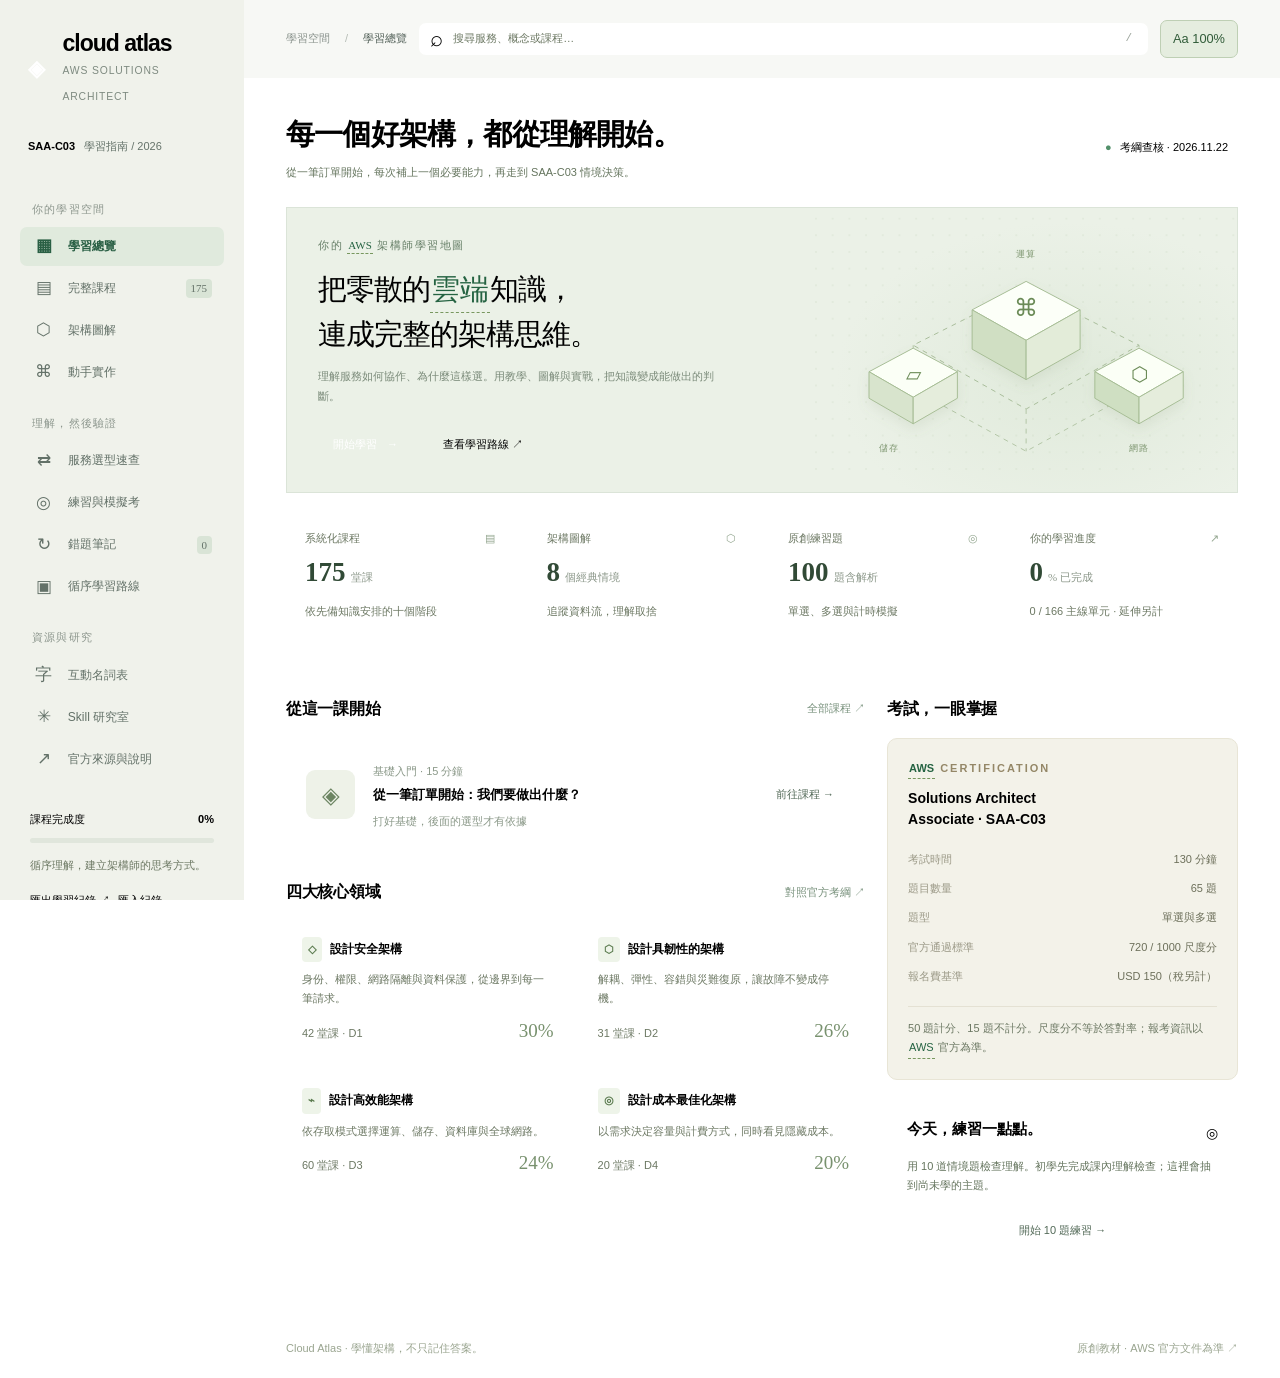
==== commit 6f1318a2: "Deploy verified site from af66cc81367fd1118670caa58be58b7d54b4aa41" ====
--- a/Cloud-Atlas.html
+++ b/Cloud-Atlas.html
@@ -74,6 +74,11 @@
 .bridge-practice .option{overflow-wrap:anywhere;align-items:flex-start}
 .bridge-practice input{flex:none;margin-top:.35rem}
 .bridge-feedback{margin-top:1rem}
+.path-topic,.path-extensions{margin:1rem 0;padding:1rem;border:1px solid var(--line,#dfe5d8);border-radius:12px;background:var(--paper,#fff)}
+.path-topic>summary,.path-extensions>summary{cursor:pointer;font-weight:600;line-height:1.7;overflow-wrap:anywhere}
+.path-topic>.path-lessons{margin-bottom:0}.path-extensions{background:#f5f7f0}.path-extensions li{margin:.65rem 0;line-height:1.7}
+.path-topic[open]>summary,.path-extensions[open]>summary{margin-bottom:.75rem}
+@media(max-width:600px){.path-topic,.path-extensions{padding:.75rem}.path-topic .path-lessons a{gap:.6rem}}
 </style></head>
 <body><a class="skip" href="#main" data-scroll="main">跳至主要內容</a><aside class="sidebar" id="sidebar"><a class="brand" href="#home"><span class="brand-icon">◈</span><span>cloud atlas<small>AWS SOLUTIONS ARCHITECT</small></span></a><div class="edition">SAA-C03 <span>學習指南 / 2026</span></div><nav aria-label="主要導覽"><div class="nav-label">你的學習空間</div><a href="#home" data-nav="home"><span>▦</span>學習總覽</a><a href="#courses" data-nav="courses"><span>▤</span>完整課程 <b id="course-count">…</b></a><a href="#architectures" data-nav="architectures"><span>⬡</span>架構圖解</a><a href="#labs" data-nav="labs"><span>⌘</span>動手實作</a><div class="nav-label">理解，然後驗證</div><a href="#reference" data-nav="reference"><span>⇄</span>服務選型速查</a><a href="#practice" data-nav="practice"><span>◎</span>練習與模擬考</a><a href="#mistakes" data-nav="mistakes"><span>↻</span>錯題筆記 <b id="mistake-count">0</b></a><a href="#plan" data-nav="plan"><span>▣</span>循序學習路線</a><div class="nav-label">資源與研究</div><a href="#glossary" data-nav="glossary"><span>字</span>互動名詞表</a><a href="#skills" data-nav="skills"><span>✳</span>Skill 研究室</a><a href="#sources" data-nav="sources"><span>↗</span>官方來源與說明</a></nav><div class="side-bottom"><div class="side-progress"><span>課程完成度</span><strong id="side-percent">0%</strong></div><div class="progress-track"><i id="side-bar"></i></div><small>循序理解，建立架構師的思考方式。</small><button class="text-btn" id="export-progress">匯出學習紀錄 ↗</button><label class="import-label">匯入紀錄<input type="file" id="import-progress" accept="application/json"></label></div></aside>
 <div class="shell"><header class="topbar"><button class="icon-btn menu-toggle" aria-label="開啟導覽" aria-expanded="false">☰</button><div class="breadcrumb">學習空間 <span>/</span> <b id="page-name">學習總覽</b></div><label class="search"><span>⌕</span><input id="global-search" placeholder="搜尋服務、概念或課程…" aria-label="搜尋課程"><kbd>/</kbd></label><span class="top-status"><i></i> 本機學習模式</span></header><main id="main" tabindex="-1"></main><footer><span>Cloud Atlas · 學懂架構，不只記住答案。</span><a href="#sources">原創教材 · AWS 官方文件為準 ↗</a></footer></div><div id="toast" role="status"></div><script>
@@ -6697,11 +6702,9857 @@
 })();
 
 </script><script>
+/* Generated by build-gap-repairs.mjs; edit the reviewed content assets. */
+window.GAP_REPAIR_DATA={
+ "reviewed": "2026-11-22",
+ "units": [
+  {
+   "id": "browser-cors-path",
+   "after": "api",
+   "prerequisites": [
+    "api"
+   ],
+   "gapIds": [
+    "G003"
+   ],
+   "title": "瀏覽器已登入，為什麼還要核對跨來源？",
+   "intro": "你已學過瀏覽器送出請求，也學過 API 與 S3 的權限。現在固定一個已經獲准的操作：餐廳管理頁在 https://admin.example.com，程式要向另一個來源的 S3 上傳菜單照片。命令列已成功上傳，但瀏覽器還需要保護使用者的跨來源規則。本課先走成功流程，再只改一個允許欄位。",
+   "goal": "分開核對 CORS 的來源、方法與標頭，以及 S3 真正的資料授權。",
+   "analogy": "像訪客證件已合格，櫃台還要核對這個網站能否從另一個窗口代送申請。",
+   "source": "https://docs.aws.amazon.com/AmazonS3/latest/userguide/cors.html",
+   "steps": [
+    {
+     "title": "先說明「來源」與已具備的權限",
+     "explanation": "瀏覽器把協定、主機名稱與連接埠的組合稱為來源。管理頁與 S3 API 不在相同來源，所以屬於跨來源要求。本例先確認上傳簽名與 S3 PutObject 權限都有效；接下來解決的是瀏覽器是否允許頁面發出這種要求及讀取回應，不是重新替使用者授予 S3 權限。",
+     "example": "管理頁已取得只可上傳指定照片的簽名要求。同一要求由命令列測試成功，我們接著在該管理頁執行上傳，尚未修改桶的資料授權。",
+     "connection": "先沿用已學過的安排，確認這一筆例子已做到哪裡。"
+    },
+    {
+     "title": "預檢先核對三件事",
+     "explanation": "標頭是HTTP要求附帶的額外欄位，例如內容型態或校驗資訊。對需要預檢的跨來源要求，瀏覽器會先送OPTIONS，核對頁面的Origin、即將使用的方法與非簡單標頭；這裡的「非簡單」指觸發預檢規則的標頭類型，先不背完整清單。S3的AllowedOrigins、AllowedMethods、AllowedHeaders都須符合。預檢通過後才送真正PUT，資料授權仍另行檢查。",
+     "example": "本例允許 https://admin.example.com、PUT 與 x-amz-checksum-sha256。預檢三項相符，瀏覽器再送已簽名 PUT，照片才進入 S3 的實際授權與保存流程。",
+     "connection": "上一段的起點已確認；現在只加入本段說明的條件。"
+    },
+    {
+     "title": "只改一個標頭，看是哪一層失敗",
+     "explanation": "保留同一來源、PUT 與有效簽名，現在改成送出另一個尚未允許的非簡單標頭。預檢便可能不符合原 CORS 規則，需要核對 AllowedHeaders；加大 IAM 權限不能替代這一項。反過來，即使 CORS 完全符合，缺少 PutObject 授權仍會失敗，因此排查時應分別查看預檢與實際要求。",
+     "example": "仍用原管理頁，改送 x-amz-meta-menu-id，但規則未允許它。先補合適的標頭允許，再重試；若實際 PUT 回 AccessDenied，則回查其資料政策與簽名。",
+     "connection": "把前兩段接起來，確認結果、限制與仍需負責的工作。"
+    }
+   ],
+   "check": {
+    "context": "來源、PUT 與簽名都未改，僅新增 x-amz-meta-menu-id；瀏覽器的 OPTIONS 預檢不符合桶的 AllowedHeaders。",
+    "question": "本例應先修正哪個位置？",
+    "options": [
+     "核對 CORS 的允許標頭，維持原本 S3 授權。",
+     "核對 CORS 的允許來源，維持原本允許標頭。",
+     "核對簽名的到期時間，維持原本允許標頭。"
+    ],
+    "answer": 0,
+    "explanations": [
+     "新增標頭正是唯一變化，應讓 CORS 規則符合必要標頭；資料授權仍另行成立。",
+     "本題來源已符合規則，唯一變化是新增非簡單標頭；只重查來源不能讓該標頭通過。",
+     "題目已固定簽名有效，修改到期時間不能修復標頭不符。"
+    ],
+    "basis": [
+     0,
+     1,
+     2
+    ]
+   },
+   "practice": [
+    {
+     "level": "只改一個條件",
+     "context": "同一個已允許來源，改成 DELETE；CORS 只允許 PUT，實際刪除授權也尚未配置。",
+     "question": "先通過 CORS 就能完成刪除嗎？",
+     "options": [
+      "可以，CORS 接受方法就等同授予刪除權。",
+      "還需分別允許 DELETE 方法與必要的刪除授權。",
+      "改用相同來源名稱，就能沿用 PUT 的刪除能力。"
+     ],
+     "answers": [
+      1
+     ],
+     "explanation": "第一項把瀏覽器規則當成資料權限；第三項忽略方法與動作不同。第二項把 CORS 與 DeleteObject 授權分開核對，才符合兩層機制。",
+     "basis": [
+      0,
+      1,
+      2
+     ]
+    },
+    {
+     "level": "整合已學條件",
+     "context": "管理頁已取得有效上傳簽名，需跨來源 PUT 並傳自訂標頭；桶維持私有。",
+     "question": "哪些檢查分別對應兩層要求？選兩項。",
+     "options": [
+      "CORS 核對管理頁來源、PUT 與必要標頭。",
+      "S3 核對該簽名所代表身分的 PutObject 權限。",
+      "桶的版本控制取代跨來源預檢的來源檢查。",
+      "預檢回應的允許方法直接授予桶物件寫入權。"
+     ],
+     "answers": [
+      0,
+      1
+     ],
+     "explanation": "第一項對應瀏覽器跨來源規則；第二項對應資料授權。第三項保存版本但不設定 CORS；第四項把兩種不同檢查混為一談。",
+     "basis": [
+      0,
+      1,
+      2
+     ]
+    }
+   ],
+   "terms": [
+    {
+     "id": "cors",
+     "name": "CORS",
+     "aliases": [
+      "CORS",
+      "跨來源資源共用"
+     ],
+     "step": 1,
+     "prerequisites": [
+      "request",
+      "authorization"
+     ],
+     "question": "CORS 已允許 PUT，是否表示使用者已有 S3 PutObject 權限？",
+     "answer": "不是。CORS 是瀏覽器跨來源規則；真正的 S3 要求仍需通過資料授權。",
+     "comparisonWith": "IAM 授權",
+     "comparison": "CORS 決定瀏覽器是否可進行符合規則的跨來源互動；IAM 與資源政策決定請求者能否對資料執行指定動作，兩者需要分開成立。"
+    }
+   ],
+   "sources": [
+    {
+     "title": "本課 AWS 官方依據",
+     "url": "https://docs.aws.amazon.com/AmazonS3/latest/userguide/cors.html"
+    }
+   ]
+  },
+  {
+   "id": "s3-customer-key-custody",
+   "after": "s3-historical-encryption",
+   "prerequisites": [
+    "s3-historical-encryption"
+   ],
+   "gapIds": [
+    "G004"
+   ],
+   "title": "客戶保管金鑰，不等於在客戶端加密",
+   "intro": "你已知道 S3 可以在保存資料時加密，也知道桶的新預設不會改寫舊檔。現在公司提出更明確的條件：加密金鑰由公司自行保管。先別急著挑縮寫，我們要先問「在哪裡完成加密」以及「要求執行時誰會接觸金鑰」，再比較 SSE-C 與上傳前加密。",
+   "goal": "依加密發生位置與金鑰交付責任，區分 SSE-C、客戶端加密及 SSE-KMS。",
+   "analogy": "像自己保管鑰匙，但可能請倉庫人員上鎖，也可能在家中鎖好箱子才交給倉庫。",
+   "source": "https://docs.aws.amazon.com/AmazonS3/latest/userguide/ServerSideEncryptionCustomerKeys.html",
+   "steps": [
+    {
+     "title": "SSE-C 是自己供應金鑰，由 S3 加解密",
+     "explanation": "SSE-C 的 C 代表客戶提供金鑰。公司以 HTTPS 要求把金鑰交給 S3，S3 在服務端完成加密與解密，但不替公司長期保存這把金鑰。公司必須維護每個物件版本與金鑰的對應；日後讀取時也要提供正確金鑰。這與把金鑰存在 KMS、再依 KMS 權限使用的 SSE-KMS 交付方式不同。",
+     "example": "公司上傳報表時提供金鑰 A，之後讀取該版本也提供 A。S3 保存加密後資料，公司另外保管 A 與版本對照；丟失 A 不能靠重新授予 IAM 權限找回內容。",
+     "connection": "先沿用已學過的安排，確認這一筆例子已做到哪裡。"
+    },
+    {
+     "title": "客戶端加密在上傳以前就完成",
+     "explanation": "如果要求連明文與解密金鑰都不交給 S3，則應在自己的程式或客戶端加密工具完成加密，再上傳密文。下載後也由自己的程式解密。重點不是名字裡有「客戶」就相同：SSE-C 的加密位置仍在服務端，客戶端加密才是先在客戶控制的執行環境完成工作。",
+     "example": "報表程式先把原始檔加密成密文，再將密文傳給 S3；取回後在公司環境解密。S3 的保存權限與公司自己的金鑰生命週期仍分別管理。",
+     "connection": "上一段的起點已確認；現在只加入本段說明的條件。"
+    },
+    {
+     "title": "實際採用 SSE-C 前還要核對桶設定",
+     "explanation": "現行 S3 對新建一般用途桶預設封鎖 SSE-C；沒有 SSE-C 物件的既有帳號也可能套用此預設。確有需求時必須明確解除桶的 SSE-C 封鎖，再依 HTTPS 與每次要求供應金鑰的條件使用。這是相容性檢查，不代表所有新工作都應解除封鎖；選型仍回到前兩段的保管與加密位置要求。",
+     "example": "舊程式確定依賴 SSE-C，公司先驗證桶是否接受這種寫入，並測試帶金鑰上傳與下載。若要求金鑰不離開公司程式，便改評估客戶端加密，不能只解除桶封鎖。",
+     "connection": "把前兩段接起來，確認結果、限制與仍需負責的工作。"
+    }
+   ],
+   "check": {
+    "context": "公司要求明文與解密金鑰都不交給 S3，且已準備自己的加解密程式。",
+    "question": "哪個流程符合本例？",
+    "options": [
+     "使用 SSE-KMS，由 KMS 決定資料加解密權限。",
+     "使用 SSE-C，把金鑰隨 HTTPS 要求交給 S3。",
+     "先在客戶端加密，再將密文交給 S3 保存。"
+    ],
+    "answer": 2,
+    "explanations": [
+     "SSE-KMS 的保管與授權模型有用途，但不是本題限定的客戶端加解密流程。",
+     "SSE-C 由客戶供應金鑰，但要求執行時 S3 仍接觸金鑰與明文處理。",
+     "加密與解密都在客戶端，才符合題目限定的交付範圍。"
+    ],
+    "basis": [
+     0,
+     1,
+     2
+    ]
+   },
+   "practice": [
+    {
+     "level": "只改一個條件",
+     "context": "舊程式已正確使用 HTTPS 與 SSE-C 金鑰；換到新桶後，帶 SSE-C 的寫入遭拒。",
+     "question": "應先多核對哪一項？",
+     "options": [
+      "新桶是否預設封鎖 SSE-C 寫入。",
+      "新桶是否已啟用非目前版本保存。",
+      "新桶是否套用 Intelligent-Tiering。"
+     ],
+     "answers": [
+      0
+     ],
+     "explanation": "第一項對應新桶現行 SSE-C 封鎖設定；第二項影響版本保留，第三項影響保存分層，兩者不解除 SSE-C 寫入封鎖。",
+     "basis": [
+      0,
+      1,
+      2
+     ]
+    },
+    {
+     "level": "整合已學條件",
+     "context": "團隊保留 SSE-C 相容性，已明確解除所需桶的封鎖；要測試未來還能讀取每個報表版本。",
+     "question": "需要保留哪些安排？選兩項。",
+     "options": [
+      "只保存金鑰名稱，不保存真正的金鑰材料。",
+      "維護報表版本與其加密金鑰的對應。",
+      "以 HTTPS 提供每次要求所需的正確金鑰。",
+      "以新的 IAM Allow 替代丟失的解密金鑰。"
+     ],
+     "answers": [
+      1,
+      2
+     ],
+     "explanation": "第二項避免版本與金鑰對錯；第三項符合 SSE-C 的安全傳送與讀取需求。第一項缺少真正材料，第四項把授權當成金鑰備份，均無法解密既有資料。",
+     "basis": [
+      0,
+      1,
+      2
+     ]
+    }
+   ],
+   "terms": [
+    {
+     "id": "sse-c",
+     "name": "SSE-C",
+     "aliases": [
+      "SSE-C"
+     ],
+     "step": 0,
+     "prerequisites": [
+      "s3",
+      "encryption"
+     ],
+     "question": "SSE-C 中，是公司還是 S3 完成物件的服務端加解密？",
+     "answer": "S3 完成服務端加解密，公司負責每次供應、保管金鑰與版本對照。",
+     "comparisonWith": "客戶端加密",
+     "comparison": "SSE-C 要把客戶金鑰隨安全要求交給 S3 進行服務端處理；客戶端加密則先在客戶程式完成加密，再把密文交給 S3。"
+    }
+   ],
+   "sources": [
+    {
+     "title": "本課 AWS 官方依據",
+     "url": "https://docs.aws.amazon.com/AmazonS3/latest/userguide/ServerSideEncryptionCustomerKeys.html"
+    }
+   ]
+  },
+  {
+   "id": "scp-account-boundary",
+   "after": "organizations",
+   "prerequisites": [
+    "organizations"
+   ],
+   "gapIds": [
+    "G005"
+   ],
+   "title": "同一份 SCP，先確認套用到哪個帳號",
+   "intro": "你已學過 Organizations 把帳號放進組織，也知道 SCP 是權限上限。現在沿用公司限制成員帳號建立資源的例子，補上帳號角色：管理帳號負責組織管理，成員帳號承載團隊工作。本課先確認被檢查的身分屬於哪個帳號，才判斷 SCP 是否限制它。",
+   "goal": "區分管理帳號與成員帳號的 SCP 範圍，並解釋委派管理員仍是成員帳號。",
+   "analogy": "像總公司訂分店作業上限；分店被指定代辦一項統籌工作，並沒有因此變成總公司。",
+   "source": "https://docs.aws.amazon.com/organizations/latest/userguide/orgs_manage_policies_scps.html",
+   "steps": [
+    {
+     "title": "先看成員帳號中的實際身分",
+     "explanation": "SCP 不會主動給使用者工作權限，而是限制成員帳號身分的可用權限上限。公司在測試 OU 套用禁止某項動作的 SCP 後，該 OU 成員帳號的 IAM 管理員即使有 AdministratorAccess，也不能靠身分 Allow 越過此拒絕。成員帳號 root 也在適用範圍；服務連結角色等明列例外要另看文件。",
+     "example": "開發帳號在受控 OU，角色原本能建立資源。SCP 明確禁止該動作後，角色的管理員政策未改，要求仍被拒絕；這是組織上限生效。",
+     "connection": "先沿用已學過的安排，確認這一筆例子已做到哪裡。"
+    },
+    {
+     "title": "管理帳號的使用者與角色不受 SCP 限制",
+     "explanation": "組織的管理帳號具有不同邊界：SCP 不限制其中的 IAM 使用者與角色。因此不能把 SCP 掛在根層，就宣稱管理帳號內所有身分都已受相同上限保護。管理帳號仍需要最小權限、登入保護與審計，也應避免放置一般工作負載；只是不能把這些責任誤認為已由 SCP 完成。",
+     "example": "同一禁止動作若由管理帳號角色提出，不能只根據成員 OU 的 SCP 推論它會被擋。先看角色自己的授權與其他適用規則，並另外保護管理帳號。",
+     "connection": "上一段的起點已確認；現在只加入本段說明的條件。"
+    },
+    {
+     "title": "委派管理員仍保留成員帳號身分",
+     "explanation": "公司可以將某項服務的統籌管理委派給成員帳號，稱為委派管理員。這是服務管理職責的委派，不會把該帳號轉成 Organizations 管理帳號。該成員帳號中的使用者與角色仍受適用 SCP 約束。部署前應在測試 OU 小範圍驗證，避免新上限意外擋住必要的管理工作。",
+     "example": "安全帳號成為某安全服務的委派管理員，但仍放在受控 OU。其普通 IAM 角色若呼叫被 SCP 禁止的動作，不能以「已委派」作為繞過理由。",
+     "connection": "把前兩段接起來，確認結果、限制與仍需負責的工作。"
+    }
+   ],
+   "check": {
+    "context": "安全帳號是組織成員，同時擔任某服務的委派管理員；其 OU 的 SCP 明確禁止某個 IAM 角色動作。",
+    "question": "這個角色的要求如何判斷？",
+    "options": [
+     "委派職責使它使用管理帳號的 SCP 例外。",
+     "它仍是成員帳號角色，會受適用 SCP 限制。",
+     "角色若有管理員政策，就以該 Allow 優先。"
+    ],
+    "answer": 1,
+    "explanations": [
+     "服務委派並未改變 Organizations 帳號種類。",
+     "委派管理員仍屬成員帳號，普通角色適用 SCP 上限。",
+     "身分 Allow 不能越過適用 SCP 的明確拒絕。"
+    ],
+    "basis": [
+     0,
+     1,
+     2
+    ]
+   },
+   "practice": [
+    {
+     "level": "只改一個條件",
+     "context": "只把提出要求的身分改為 Organizations 管理帳號角色，動作與 SCP 內容相同。",
+     "question": "能否僅憑這份 SCP 判定該角色被拒？",
+     "options": [
+      "可以，根層 SCP 限制管理與成員的全部角色。",
+      "可以，因為管理帳號也有 IAM 身分政策。",
+      "不能，管理帳號角色需依其他適用授權判斷。"
+     ],
+     "answers": [
+      2
+     ],
+     "explanation": "第三項符合管理帳號例外。第一項擴大了 SCP 範圍；第二項混淆有身分政策與受 SCP 限制，兩者並不等價。",
+     "basis": [
+      0,
+      1,
+      2
+     ]
+    },
+    {
+     "level": "整合已學條件",
+     "context": "公司要用 SCP 限制測試 OU，並保護組織管理工作。",
+     "question": "哪些安排符合已教的範圍？選兩項。",
+     "options": [
+      "先在少量成員帳號驗證 SCP 的影響。",
+      "另用最小權限與審計保護管理帳號身分。",
+      "將必要的 IAM Allow 全部改寫成 SCP Allow。",
+      "以服務委派資格豁免成員帳號的一般角色。"
+     ],
+     "answers": [
+      0,
+      1
+     ],
+     "explanation": "前兩項分別處理安全推出與管理帳號責任。第三項讓上限取代實際授權；第四項把服務委派誤認為 SCP 豁免，均不符合機制。",
+     "basis": [
+      0,
+      1,
+      2
+     ]
+    }
+   ],
+   "terms": [],
+   "sources": [
+    {
+     "title": "本課 AWS 官方依據",
+     "url": "https://docs.aws.amazon.com/organizations/latest/userguide/orgs_manage_policies_scps.html"
+    }
+   ]
+  },
+  {
+   "id": "s3-presigned-session",
+   "after": "s3-security",
+   "prerequisites": [
+    "s3-security"
+   ],
+   "gapIds": [
+    "G006"
+   ],
+   "title": "簽名網址的期限，還要看簽名憑證",
+   "intro": "你已學過私有 S3 物件需要授權，也知道角色取得的是臨時憑證。現在客服要讓客人下載一份私有收據，但不替每位客人建立 IAM 使用者。我們先用預先簽名網址完成一次正常下載，再把網址標示期限與簽名憑證的期限放在同一條時間線。",
+   "goal": "說出預先簽名網址的操作範圍，以及網址期限與臨時憑證期限取較早者的結果。",
+   "analogy": "像持有限時工作證的人簽發取件單，取件單不能讓已失效的工作證繼續有效。",
+   "source": "https://docs.aws.amazon.com/AmazonS3/latest/userguide/using-presigned-url.html",
+   "steps": [
+    {
+     "title": "先用一個已獲准的動作簽名",
+     "explanation": "預先簽名網址包含對特定桶、物件、HTTP 方法與期限的簽名資訊。客人使用網址時，S3 依簽名者的有效憑證與權限判斷要求，不是把整個桶改成公開。網址的持有者可能轉傳它，因此仍要保護網址，並只給本次下載所需物件與 GET 方法。",
+     "example": "客服角色獲准讀 receipts/42.pdf，程式產生該檔的 GET 簽名網址，客人可在有效條件內下載；這個網址沒有變成上傳其他收據的通行證。",
+     "connection": "先沿用已學過的安排，確認這一筆例子已做到哪裡。"
+    },
+    {
+     "title": "把兩個到期時間排在一起",
+     "explanation": "若以 STS 或角色臨時憑證簽名，網址不能比該憑證存活更久。本例十點簽名，網址宣告十二點到期，但所用角色憑證十一點到期；新的下載要求最晚受十一點限制。憑證被撤銷或政策另有拒絕，也可能更早失效。重新取得憑證不會回頭更新已發出的舊網址。",
+     "example": "把十點、十一點、十二點畫在紙上：網址期限是十二點，簽名依據卻在十一點失效。因此十一點半另開一次下載時，不應期待舊網址仍可使用。",
+     "connection": "上一段的起點已確認；現在只加入本段說明的條件。"
+    },
+    {
+     "title": "到期後重新授權，不靠延長舊網址文字",
+     "explanation": "S3 在要求開始時檢查期限；到期前已開始的下載可能繼續，但中斷後的新要求要再次檢查。若業務確定仍允許客人下載，後端應用有效憑證重新判斷身分與業務權限，再產生新網址。直接改查詢字串上的期限會破壞簽名，不能把已過期憑證變成有效。",
+     "example": "客人在十一點半重新要求下載。後端確認他仍擁有該收據，使用當下有效角色憑證產生新網址；不把昨天的簽名連結延長後再寄一次。",
+     "connection": "把前兩段接起來，確認結果、限制與仍需負責的工作。"
+    }
+   ],
+   "check": {
+    "context": "十點以十一點到期的角色憑證，產生宣告十二點到期的 S3 GET 預先簽名網址；沒有其他拒絕。",
+    "question": "十一點半新發起下載，應如何判斷？",
+    "options": [
+     "角色憑證已到期，舊網址不能據此繼續授權。",
+     "網址仍寫十二點，因此可沿用原來的角色憑證。",
+     "S3 會替持有網址的人重新取得角色憑證。"
+    ],
+    "answer": 0,
+    "explanations": [
+     "網址受簽名臨時憑證期限限制，較早時間已到。",
+     "只看網址期限忽略了簽名依據本身失效。",
+     "持有簽名網址不會讓 S3 替下載者執行角色更新與重新簽名。"
+    ],
+    "basis": [
+     0,
+     1,
+     2
+    ]
+   },
+   "practice": [
+    {
+     "level": "只改一個條件",
+     "context": "僅把角色憑證期限改成十三點，網址仍宣告十二點到期；沒有其他限制。",
+     "question": "十二點半新的下載要求會如何？",
+     "options": [
+      "可繼續，因為角色憑證仍有效。",
+      "不可繼續，因為網址自身期限已到。",
+      "改用 PUT 即可沿用 GET 的授權。"
+     ],
+     "answers": [
+      1
+     ],
+     "explanation": "第二項使用兩個期限中的較早者。第一項只檢查憑證；第三項忽略簽名限定的方法，不能靠改方法延長有效期。",
+     "basis": [
+      0,
+      1,
+      2
+     ]
+    },
+    {
+     "level": "整合已學條件",
+     "context": "後端發出指定收據的 GET 網址，客戶稍後因到期無法重新下載。",
+     "question": "哪些處理符合本課？選兩項。",
+     "options": [
+      "重新確認業務權限後，以有效憑證產生新網址。",
+      "把舊網址的到期參數改大，保留原簽名供下載。",
+      "核對網址期限與簽名憑證期限，找出較早限制。",
+      "以同一 GET 簽名網址，讓客人上傳新版收據。"
+     ],
+     "answers": [
+      0,
+      2
+     ],
+     "explanation": "第一項重新建立有效授權，第三項找出正確限制。第二項修改已簽參數會使簽名不符；第四項改變了簽名限制的方法與用途。",
+     "basis": [
+      0,
+      1,
+      2
+     ]
+    }
+   ],
+   "terms": [
+    {
+     "id": "s3-presigned-url",
+     "name": "S3 預先簽名網址",
+     "aliases": [
+      "presigned URL",
+      "預先簽名網址"
+     ],
+     "step": 1,
+     "prerequisites": [
+      "s3",
+      "credentials"
+     ],
+     "question": "網址宣告三小時有效，但簽名用臨時憑證一小時後到期，新的下載要求受哪個時間限制？",
+     "answer": "受較早的一小時限制；舊網址不會因後端取得新憑證而自動更新。",
+     "comparisonWith": "CloudFront signed URL",
+     "comparison": "S3 預先簽名網址以 AWS 憑證簽署特定 S3 要求；CloudFront signed URL 則用分發信任的簽署金鑰與政策限制觀看者，不能混用其期限與來源授權機制。"
+    }
+   ],
+   "sources": [
+    {
+     "title": "本課 AWS 官方依據",
+     "url": "https://docs.aws.amazon.com/AmazonS3/latest/userguide/using-presigned-url.html"
+    }
+   ]
+  },
+  {
+   "id": "kms-cross-account-control",
+   "after": "iam-cross-account",
+   "prerequisites": [
+    "iam-cross-account"
+   ],
+   "gapIds": [
+    "G012",
+    "G065"
+   ],
+   "title": "加密報表跨帳號：先選可控制的金鑰",
+   "intro": "你已會讓程式跨帳號取得受信任角色，也學過 KMS 為資料加密提供金鑰服務。現在報表仍放在帳號 A，公司要讓帳號 B 的程式直接讀取受 KMS 保護的報表，並要求自己決定金鑰政策與輪替安排。本課把金鑰種類、跨帳號授權與稽核分成三步，不把「能讀物件」直接當成「能解密」。",
+   "goal": "按控制與跨帳號要求選擇 customer managed key，並說明 CloudTrail 的 KMS API 紀錄邊界。",
+   "analogy": "像保管室允許拿到箱子，仍需鑰匙保管人同意開鎖；領鑰匙紀錄也不同於每次在房內使用鑰匙的紀錄。",
+   "source": "https://docs.aws.amazon.com/kms/latest/developerguide/concepts.html",
+   "steps": [
+    {
+     "title": "先按控制責任選金鑰種類",
+     "explanation": "AWS managed KMS key 由 AWS 管理政策與生命週期，客戶不能任意修改成所需的跨帳號授權。Customer managed key 則讓客戶控制金鑰政策、適用輪替與停用刪除等安排，並承擔相應費用與管理責任。本例要自行配置跨帳號使用與輪替，因此應從 customer managed key 設計。",
+     "example": "報表原本使用 aws/s3 這類 AWS managed key。公司不是把這把金鑰的政策任意打開，而是建立適合本例的 customer managed key，規劃資料加密與遷移後再分享。",
+     "connection": "先確認上一課已有的安排與本例的工作。"
+    },
+    {
+     "title": "跨帳號資料權限與解密權限分開核對",
+     "explanation": "帳號 B 直接讀取 A 的 SSE-KMS 報表，需要 S3 存取路徑獲准，也需要 KMS 的跨帳號授權。典型設計由 A 的金鑰政策允許 B 的指定使用者或角色，再由 B 的身分政策允許指定金鑰的解密動作。只開放 S3 GetObject 不會替代 KMS Decrypt；還要檢查其他適用限制。",
+     "example": "A 的桶政策允許 B 的報表角色讀指定前綴，金鑰政策也允許該跨帳號使用；B 角色政策再允許必要的 s3:GetObject 與 kms:Decrypt，逐段測試成功。",
+     "connection": "沿著已確認的起點，加入本段的單一新條件。"
+    },
+    {
+     "title": "稽核看的是 KMS API，不是本地每次運算",
+     "explanation": "CloudTrail 能記錄 KMS API 的管理與密碼運算要求，例如改金鑰政策、GenerateDataKey 與 Decrypt。輪替控制則依金鑰種類與支援方式設定；不是每把金鑰都可任選相同輪替方式。若程式取得資料金鑰後在本地快取與加解密，本地每次運算不一定再呼叫 KMS，因此不能把 KMS 紀錄當成完整應用資料存取紀錄。",
+     "example": "稽核人員看到一次 KMS Decrypt，接著程式用快取資料金鑰處理多筆資料。要追蹤每筆報表讀取，仍需相應 S3 資料事件或應用紀錄，不能只數 KMS 次數。",
+     "connection": "把前兩段的機制接回本例，核對結果與限制。"
+    }
+   ],
+   "check": {
+    "context": "A 要讓 B 直接讀取 SSE-KMS 報表，並由公司控制金鑰政策；兩帳號均已完成 S3 路徑授權。",
+    "question": "哪個金鑰安排符合本課？",
+    "options": [
+     "保留 AWS managed key，只在 B 增加 S3 讀取權限。",
+     "改用 customer managed key，完成兩邊 KMS 授權。",
+     "修改 AWS managed key 政策，加入 B 的解密允許。"
+    ],
+    "answer": 1,
+    "explanations": [
+     "S3 權限不會補足 KMS 跨帳號授權，也不能改寫 AWS managed key 的控制邊界。",
+     "Customer managed key 支援本例需要的客戶政策控制；兩邊授權仍需配置。",
+     "AWS managed key 的政策與生命週期不由客戶任意控制，不能依此建立本例的跨帳號金鑰授權。"
+    ],
+    "basis": [
+     0,
+     1,
+     2
+    ]
+   },
+   "practice": [
+    {
+     "level": "只改一個條件",
+     "context": "跨帳號授權已完成，只把應用改成快取資料金鑰後在本地解密多份資料。",
+     "question": "KMS CloudTrail 次數可以直接代表每份資料解密次數嗎？",
+     "options": [
+      "可以，因為每次本地運算都會產生 KMS API。",
+      "可以，因為 customer managed key 會記錄檔案內容。",
+      "不可以，本地快取運算未必再次呼叫 KMS API。"
+     ],
+     "answers": [
+      2
+     ],
+     "explanation": "第三項符合 API 稽核範圍。第一項把本地運算當成服務要求；第二項把金鑰控制誤當成應用檔案操作紀錄，兩者都擴大了可觀測範圍。",
+     "basis": [
+      0,
+      1,
+      2
+     ]
+    },
+    {
+     "level": "整合已學條件",
+     "context": "B 的程式直接讀 A 的報表；公司要求可控制跨帳號解密，並追蹤金鑰管理操作。",
+     "question": "哪些安排符合本課？選兩項。",
+     "options": [
+      "由 A 的金鑰政策及 B 的 IAM 政策核對解密允許。",
+      "以 AWS managed key 的別名變更替代跨帳號金鑰政策。",
+      "用 CloudTrail 追蹤 KMS 政策變更與 Decrypt API。",
+      "以 KMS API 次數直接推算所有本地檔案解密次數。"
+     ],
+     "answers": [
+      0,
+      2
+     ],
+     "explanation": "第一項完成跨帳號 KMS 授權鏈，第三項使用正確的 API 稽核。第二項忽略 AWS managed key 控制限制；第四項忽略資料金鑰快取與本地運算。",
+     "basis": [
+      0,
+      1,
+      2
+     ]
+    }
+   ],
+   "terms": [
+    {
+     "id": "customer-managed-key",
+     "name": "Customer managed key",
+     "aliases": [
+      "customer managed key",
+      "客戶管理金鑰"
+     ],
+     "step": 0,
+     "prerequisites": [
+      "kms",
+      "policy"
+     ],
+     "question": "公司要自行控制跨帳號金鑰政策，應比較哪種 KMS key？",
+     "answer": "應比較 customer managed key，並配置所有必要的資源與金鑰授權；AWS managed key 的政策不能由公司任意改成所需跨帳號設計。",
+     "comparisonWith": "AWS managed key",
+     "comparison": "Customer managed key 由客戶控制政策及生命週期並承擔管理成本；AWS managed key 則由 AWS 管理相應控制，不能混用其可配置範圍。"
+    }
+   ],
+   "sources": [
+    {
+     "title": "本課 AWS 官方依據",
+     "url": "https://docs.aws.amazon.com/kms/latest/developerguide/concepts.html"
+    },
+    {
+     "title": "本課機制補充依據 1",
+     "url": "https://docs.aws.amazon.com/kms/latest/developerguide/key-policy-modifying-external-accounts.html"
+    },
+    {
+     "title": "本課機制補充依據 2",
+     "url": "https://docs.aws.amazon.com/kms/latest/developerguide/logging-using-cloudtrail.html"
+    }
+   ]
+  },
+  {
+   "id": "kms-material-rotation",
+   "after": "kms-secrets",
+   "prerequisites": [
+    "kms-secrets"
+   ],
+   "gapIds": [
+    "G013"
+   ],
+   "title": "金鑰輪替後，舊資料為什麼還讀得到？",
+   "intro": "你已知道 KMS 管理加密金鑰，現在公司要求定期輪替。先固定一個已經保存的報表與同一把 KMS 金鑰：輪替要改變的是後續使用的金鑰材料，而不是突然把整個儲存庫重新處理。本課先走既有金鑰的材料輪替，再比較建立新金鑰與改別名的不同責任。",
+   "goal": "區分同一 KMS key 的材料輪替、改用另一把 key，以及既有資料重新加密。",
+   "analogy": "像同一個保管櫃更新未來使用的鎖芯材料，但保留讀取舊封條所需的對應。",
+   "source": "https://docs.aws.amazon.com/kms/latest/developerguide/rotate-keys.html",
+   "steps": [
+    {
+     "title": "輪替同一資源內的金鑰材料",
+     "explanation": "對支援的 KMS 金鑰啟用自動或按需輪替，是讓相同邏輯金鑰資源換用新的密碼材料。Key ID、ARN 與原政策並不因此換成另一個資源。輪替方式依金鑰種類與材料來源而異，不能假設所有類型都支援相同方式；選定方式後，後續運算才依其規則使用新材料。",
+     "example": "報表系統仍指定 key-report 的同一 ARN。輪替完成後，新要求使用輪替後材料，應用不需要僅因這次材料更新就把設定改成另一個 ARN。",
+     "connection": "先確認上一課已有的安排與本例的工作。"
+    },
+    {
+     "title": "讀舊密文時由 KMS 選對材料",
+     "explanation": "KMS 保留能解開舊密文所需的舊材料，解密時會自動選用正確材料。因此材料輪替不會自動重寫已保存的報表，也不會輪替先前產生的每把資料金鑰。若政策要求改用新資料金鑰重新加密內容，必須另外規劃服務支援的重加密或資料遷移流程與驗證。",
+     "example": "昨天的報表保持原密文，今天仍可經同一 KMS key 解密。若稽核要求昨天的檔案也換用新資料金鑰，團隊另外安排重寫作業，而不是把輪替成功通知當成作業完成。",
+     "connection": "沿著已確認的起點，加入本段的單一新條件。"
+    },
+    {
+     "title": "改別名是更換指向，不會搬移舊資料",
+     "explanation": "另一種做法是建立新的 KMS key，再把應用或 alias 指向它。Alias 是人類較好辨識的名稱與指向，並不把兩把金鑰材料合併，也不替舊密文換鎖。原先受舊金鑰保護的資料，仍要保留舊金鑰與必要權限，直到已完成相應資料遷移與恢復驗證。",
+     "example": "alias/reports 從 key-A 改指 key-B，之後新的加密要求可使用 B。舊報表仍依 A 的材料解密；若此時刪掉 A，不能期待別名指向 B 就自動救回舊報表。",
+     "connection": "把前兩段的機制接回本例，核對結果與限制。"
+    }
+   ],
+   "check": {
+    "context": "同一把支援輪替的 KMS key 完成材料輪替，舊報表未經重寫。",
+    "question": "舊報表的正常讀取如何完成？",
+    "options": [
+     "改由新 alias 讓舊報表自動變成新密文。",
+     "先把應用改用另一把 key 的 ARN，才能讀原密文。",
+     "由 KMS 為舊密文選用原本對應的材料。"
+    ],
+    "answer": 2,
+    "explanations": [
+     "Alias 改指向不會重寫密文，也不是材料輪替所必需。",
+     "同一邏輯 key 的材料輪替不要求換 ARN；任意另一把 key 也不會取得舊密文的解密材料。",
+     "KMS 在同一邏輯金鑰中保留並選擇正確舊材料解密。"
+    ],
+    "basis": [
+     0,
+     1,
+     2
+    ]
+   },
+   "practice": [
+    {
+     "level": "只改一個條件",
+     "context": "只把操作改成建立 key-B，並將 alias/reports 從 key-A 改指 B；舊資料尚未遷移。",
+     "question": "哪項責任仍保留？",
+     "options": [
+      "保留 A 與舊資料必要解密權限，直到驗證遷移完成。",
+      "只要別名已指向 B，就可依別名解開 A 保護的資料。",
+      "把 B 設成相同顯示名稱，即可共用 A 的材料。"
+     ],
+     "answers": [
+      0
+     ],
+     "explanation": "第一項保護尚未遷移的舊資料。第二項把別名當成重加密，第三項把顯示名稱當成材料關聯，兩者都不能解開舊密文。",
+     "basis": [
+      0,
+      1,
+      2
+     ]
+    },
+    {
+     "level": "整合已學條件",
+     "context": "公司分別提出材料定期更新，以及舊檔改用新資料金鑰兩個需求。",
+     "question": "哪些判斷正確？選兩項。",
+     "options": [
+      "啟用材料輪替，同時代表所有舊檔已重新加密。",
+      "先核對該 KMS key 是否支援所需輪替方式。",
+      "舊檔重加密需另安排支援的操作與結果驗證。",
+      "將 alias 換成另一把 key，即等於舊檔遷移完成。"
+     ],
+     "answers": [
+      1,
+      2
+     ],
+     "explanation": "第二項核對金鑰支援條件，第三項處理獨立的資料作業。第一項與第四項都把金鑰設定變更誤當成內容已重寫。",
+     "basis": [
+      0,
+      1,
+      2
+     ]
+    }
+   ],
+   "terms": [],
+   "sources": [
+    {
+     "title": "本課 AWS 官方依據",
+     "url": "https://docs.aws.amazon.com/kms/latest/developerguide/rotate-keys.html"
+    }
+   ]
+  },
+  {
+   "id": "kms-state-recovery",
+   "after": "kms-material-rotation",
+   "prerequisites": [
+    "kms-material-rotation"
+   ],
+   "gapIds": [
+    "G030"
+   ],
+   "title": "檔案還在，金鑰停用時能讀嗎？",
+   "intro": "上一課已確認舊報表仍依原金鑰材料解密，因此還要保護金鑰的可用狀態。現在沿用同一份 SSE-KMS 報表：物件沒有刪除，程式的 S3 讀取授權也沒有變。我們先走正常解密，再只改變 KMS 金鑰的狀態，看看問題會停在哪一段。",
+   "goal": "把物件權限、KMS 權限與金鑰狀態分開檢查，並保護停用與刪除流程。",
+   "analogy": "像檔案室允許取件，但開鎖設備被停用；再開一張取件許可不會讓設備恢復工作。",
+   "source": "https://docs.aws.amazon.com/kms/latest/developerguide/key-state.html",
+   "steps": [
+    {
+     "title": "正常讀取需要金鑰可用",
+     "explanation": "本例程式獲准讀取 S3 物件，也獲准對指定 KMS key 解密。KMS key 在 Enabled 狀態，且沒有其他適用限制，服務才能完成所需密碼運算。這三件事分別處理資料存取、使用金鑰的身分權限，以及金鑰當下是否可執行工作；其中一項成立不代表另外兩項自動成立。",
+     "example": "先用指定程式讀取報表，確認成功並留下測試結果。盤點記錄也列出這份報表依賴的金鑰 ARN，避免只記得桶名卻不知道解密依賴。",
+     "connection": "先確認上一課已有的安排與本例的工作。"
+    },
+    {
+     "title": "只停用金鑰，S3 Allow 不會解除狀態限制",
+     "explanation": "現在管理人員將這把 key 改成 Disabled。物件仍在，原本 S3 與 KMS 權限也仍在，但所需的 KMS 解密運算會因金鑰狀態受阻。再增加一份 S3 Allow 或改儲存級別不能修復這個狀態。經授權的人員應先確認停用原因，再依批准流程重新啟用並重測，不能以擴大資料權限代替處理。",
+     "example": "停用後的新讀取要求失敗，排查找到 Disabled 而非物件不存在。團隊確認是誤停用，依管理程序恢復 Enabled，再用原本的最小權限讀取測試。",
+     "connection": "沿著已確認的起點，加入本段的單一新條件。"
+    },
+    {
+     "title": "把刪除前的驗證納入保護流程",
+     "explanation": "PendingDeletion 也不是可以正常解密的狀態。排程刪除有等待期，但等待期不是應用可繼續解密的保證；必要時要依權限取消排程，再確認金鑰狀態並重新啟用。真正刪除金鑰可能使依賴資料無法復原，因此應限制停用與刪除權限、監控相關 API，並在刪除前驗證資料依賴與復原需求。",
+     "example": "團隊要淘汰舊金鑰，先確認所有報表與備份均不再依賴它，完成恢復測試才進入批准流程。不能只因桶中看起來已有副本，就推定副本不再用原金鑰。",
+     "connection": "把前兩段的機制接回本例，核對結果與限制。"
+    }
+   ],
+   "check": {
+    "context": "報表仍在、S3 與 KMS 授權未變，但 key 被改為 Disabled；新的解密要求失敗。",
+    "question": "應針對哪一項處理？",
+    "options": [
+     "確認停用原因，依授權程序恢復金鑰可用狀態。",
+     "補一份 S3 GetObject Allow，保持 key 為 Disabled。",
+     "補一份 kms:Decrypt Allow，維持金鑰停用狀態。"
+    ],
+    "answer": 0,
+    "explanations": [
+     "題目唯一變化是金鑰狀態，經批准處理該狀態才對應原因。",
+     "資料 Allow 不會讓 Disabled 金鑰執行解密。",
+     "既有解密授權已成立，Disabled 狀態仍會限制密碼運算；增加 Allow 不能讓金鑰恢復 Enabled。"
+    ],
+    "basis": [
+     0,
+     1,
+     2
+    ]
+   },
+   "practice": [
+    {
+     "level": "只改一個條件",
+     "context": "只把狀態改為 PendingDeletion，等待期尚未結束，報表仍依賴原 key。",
+     "question": "哪種認知符合本課？",
+     "options": [
+      "等待期內仍可正常解密，因此只需等備份完成。",
+      "需依程序取消刪除並核對重新啟用，不能依賴等待期解密。",
+      "新建相同 alias 的 key，即可解開原 key 保護的資料。"
+     ],
+     "answers": [
+      1
+     ],
+     "explanation": "第二項正確區分等待期與可解密狀態。第一項把尚未實際刪除當成可運算；第三項把別名當成相同金鑰材料。",
+     "basis": [
+      0,
+      1,
+      2
+     ]
+    },
+    {
+     "level": "整合已學條件",
+     "context": "公司正在收緊金鑰管理，要求避免誤停用造成報表與備份不可讀。",
+     "question": "應採取哪些安排？選兩項。",
+     "options": [
+      "以更多 S3 Allow 減少金鑰狀態對讀取的影響。",
+      "限制停用與刪除權限，監控相關管理 API。",
+      "刪除前盤點資料依賴並驗證復原流程。",
+      "以物件仍存在作為金鑰可以刪除的唯一證據。"
+     ],
+     "answers": [
+      1,
+      2
+     ],
+     "explanation": "第二項減少並觀察高影響管理操作，第三項驗證資料依賴。第一項不能越過狀態限制；第四項忽略仍需金鑰才能解讀的密文。",
+     "basis": [
+      0,
+      1,
+      2
+     ]
+    }
+   ],
+   "terms": [],
+   "sources": [
+    {
+     "title": "本課 AWS 官方依據",
+     "url": "https://docs.aws.amazon.com/kms/latest/developerguide/key-state.html"
+    }
+   ]
+  },
+  {
+   "id": "workforce-federation",
+   "after": "organizations",
+   "prerequisites": [
+    "organizations"
+   ],
+   "gapIds": [
+    "G020"
+   ],
+   "title": "員工沿用公司帳號，AWS 權限從哪裡來？",
+   "intro": "你已看過組織中的多個 AWS 帳號，也知道角色把工作權限與登入身分分開。現在公司員工早已有企業登入帳號，需求是讓他們使用同一個公司入口進入被分派的 AWS 帳號，而非再維護一批長期 IAM 密碼。本課只串起身分來源、登入與權限集。",
+   "goal": "區分企業身分來源、Identity Center 的登入整合，以及帳號和 permission set 的授權分派。",
+   "analogy": "像公司人事名冊確認你是誰，再由各部門的職務分派決定你能進哪個工作區。",
+   "source": "https://docs.aws.amazon.com/singlesignon/latest/userguide/manage-your-identity-source.html",
+   "steps": [
+    {
+     "title": "先決定員工身分由哪裡管理",
+     "explanation": "IAM Identity Center 的身分來源決定使用者與群組在哪裡管理。可使用內建目錄、支援的 Active Directory 連接，或外部身分提供者，例如 Microsoft Entra ID。不要把登入來源與工作權限混為一談；外部來源的員工能成功驗證身分，不代表已被分派每個 AWS 帳號的操作權限。",
+     "example": "公司已用企業 IdP 管理員工與群組，因此先選擇並設定支援的外部身分來源。員工離職與群組異動仍要配合企業來源及同步配置管理。",
+     "connection": "先確認上一課已有的安排與本例的工作。"
+    },
+    {
+     "title": "登入與使用者同步是兩項配置",
+     "explanation": "與外部 IdP 整合時，SAML 2.0 處理單一登入的身分驗證交接；使用者與群組可依供應者支援情況用 SCIM 等方式佈建同步。SAML 不是把 IdP 的所有管理員權限搬進 AWS，也不是自動完成所有使用者生命週期。需要明確配置來源與 Identity Center 的信任與同步方式，再測試指定員工登入。",
+     "example": "員工從公司入口登入，外部 IdP 完成驗證後交給 Identity Center。團隊另外測試新進員工與群組變動是否依佈建設計出現，不把一次登入成功當成同步測試完成。",
+     "connection": "沿著已確認的起點，加入本段的單一新條件。"
+    },
+    {
+     "title": "用權限集與帳號分派決定能做什麼",
+     "explanation": "Permission set 是 Identity Center 中定義一組帳號存取權限的設定。把指定使用者或群組分派到指定 AWS 帳號及權限集後，系統在該帳號提供對應角色存取。員工登入入口後只看到被分派範圍；即使同一人可以進多個帳號，也要選擇對應角色，不能推論所有帳號權限會合併。",
+     "example": "報表群組只分派測試帳號的唯讀權限集。成員完成公司登入後，選擇測試帳號的唯讀角色查看資源，並沒有因此取得正式帳號的管理能力。",
+     "connection": "把前兩段的機制接回本例，核對結果與限制。"
+    }
+   ],
+   "check": {
+    "context": "員工已透過外部 IdP 成功登入，但尚未被分派測試 AWS 帳號的權限集。",
+    "question": "本例還缺哪一步？",
+    "options": [
+     "在外部 IdP 增加相同的員工姓名與部門屬性。",
+     "以 SAML 成功登入取代帳號的權限分派。",
+     "將員工或群組分派到帳號與適當權限集。"
+    ],
+    "answer": 2,
+    "explanations": [
+     "身分屬性可供整合使用，但單獨增加屬性不會代替 Identity Center 中的帳號與權限集分派。",
+     "SAML 驗證身分，不能替代工作權限分派。",
+     "帳號與權限集分派才補足本例所缺的存取安排。"
+    ],
+    "basis": [
+     0,
+     1,
+     2
+    ]
+   },
+   "practice": [
+    {
+     "level": "只改一個條件",
+     "context": "只把需求改成員工群組新增後，要自動同步至 Identity Center；登入 SAML 已正常。",
+     "question": "應先核對哪項配置？",
+     "options": [
+      "外部 IdP 的使用者與群組佈建同步安排。",
+      "測試帳號的唯讀權限集，增加更多可用動作。",
+      "SAML 登入交接，僅重新驗證既有員工登入。"
+     ],
+     "answers": [
+      0
+     ],
+     "explanation": "第一項直接對應新群組的佈建同步。第二項改變帳號工作權限；第三項只重測已正常的登入驗證，兩者都不能證明新群組已同步。",
+     "basis": [
+      0,
+      1,
+      2
+     ]
+    },
+    {
+     "level": "整合已學條件",
+     "context": "報表員工沿用企業 IdP 登入，應只讀取測試帳號資源。",
+     "question": "哪些安排各自完成必要工作？選兩項。",
+     "options": [
+      "用受支援的 IdP 整合與 SAML 完成登入交接。",
+      "把 SAML 成功驗證直接解讀為正式帳號管理權。",
+      "將報表群組分派測試帳號的唯讀權限集。",
+      "以各帳號共用一個長期 IAM 密碼替代角色存取。"
+     ],
+     "answers": [
+      0,
+      2
+     ],
+     "explanation": "第一項確認身分，第三項給定所需帳號權限。第二項混淆驗證與授權；第四項回到共用長期憑證，沒有建立本例的分派流程。",
+     "basis": [
+      0,
+      1,
+      2
+     ]
+    }
+   ],
+   "terms": [
+    {
+     "id": "permission-set",
+     "name": "Permission set",
+     "aliases": [
+      "permission set",
+      "權限集"
+     ],
+     "step": 2,
+     "prerequisites": [
+      "identity-center",
+      "iam-role"
+     ],
+     "question": "企業 IdP 登入成功後，permission set 在哪個步驟發揮作用？",
+     "answer": "將使用者或群組分派到指定帳號與權限集，決定該帳號對應角色的工作權限。",
+     "comparisonWith": "SAML 登入",
+     "comparison": "SAML 交接處理身分驗證，permission set 與帳號分派處理進入 AWS 帳號後的工作權限；登入成功不能取代帳號授權。"
+    },
+    {
+     "id": "saml",
+     "name": "SAML 2.0",
+     "aliases": [
+      "SAML",
+      "SAML 2.0"
+     ],
+     "step": 1,
+     "prerequisites": [
+      "authentication",
+      "identity-center"
+     ],
+     "question": "在本課員工登入流程中，SAML 與群組同步負責相同工作嗎？",
+     "answer": "不同。SAML 處理 IdP 到 Identity Center 的身分驗證交接；群組與使用者的佈建同步需另配置。",
+     "comparisonWith": "SCIM 同步",
+     "comparison": "SAML 交接登入驗證結果；SCIM 等佈建方式處理使用者與群組生命週期資料，登入成功不能證明新群組已同步。"
+    },
+    {
+     "id": "scim",
+     "name": "SCIM",
+     "aliases": [
+      "SCIM"
+     ],
+     "step": 1,
+     "prerequisites": [
+      "identity-center",
+      "directory"
+     ],
+     "question": "SCIM 同步了員工群組，是否代表群組已有每個 AWS 帳號權限？",
+     "answer": "不是。同步先讓使用者與群組資料可用，仍要在 Identity Center 分派指定帳號與權限集。",
+     "comparisonWith": "Permission set",
+     "comparison": "SCIM 佈建處理使用者與群組的同步；權限集與帳號分派決定 AWS 工作權限，兩者不能互相代替。"
+    }
+   ],
+   "sources": [
+    {
+     "title": "本課 AWS 官方依據",
+     "url": "https://docs.aws.amazon.com/singlesignon/latest/userguide/manage-your-identity-source.html"
+    },
+    {
+     "title": "本課機制補充依據 1",
+     "url": "https://docs.aws.amazon.com/singlesignon/latest/userguide/manage-your-identity-source-idp.html"
+    },
+    {
+     "title": "本課機制補充依據 2",
+     "url": "https://docs.aws.amazon.com/singlesignon/latest/userguide/permissionsetsconcept.html"
+    }
+   ]
+  },
+  {
+   "id": "kms-multi-region-boundary",
+   "after": "kms-cross-account-control",
+   "prerequisites": [
+    "kms-cross-account-control"
+   ],
+   "gapIds": [
+    "G027"
+   ],
+   "title": "延伸查閱：多區域金鑰，共同與獨立的是什麼？",
+   "intro": "你已能區分金鑰材料、ARN 與政策，也完成跨帳號解密的授權流程。這張延伸短課只在跨區應用確有需要時閱讀：同一份由客戶端加密的資料要在兩個區域解密，應用不想每次跨區呼叫原金鑰。我們先看相關多區域金鑰共用的材料，再看仍需分區配置的控制。",
+   "goal": "區分相關多區域 KMS 金鑰共用材料與 ID，及各區獨立政策、別名、狀態與 ARN。",
+   "analogy": "像兩地保管站有可開同一種鎖的鑰匙，但每個站仍各自設定人員權限與營運狀態。",
+   "source": "https://docs.aws.amazon.com/kms/latest/developerguide/multi-region-keys-overview.html",
+   "steps": [
+    {
+     "title": "只在需要跨區相同材料的情境建立",
+     "explanation": "一組相關的 multi-Region KMS keys 共用金鑰 ID 與材料，可讓支援的應用在一個區域加密，再用另一區相關金鑰解密，而不必每次跨區呼叫 KMS。它們不是自動出現在所有區域的全球單一資源：必須明確建立主要金鑰，並將其複寫到所選的支援區域。",
+     "example": "客戶端加密程式在區域 A 使用主要金鑰加密，團隊先建立區域 B 的相關副本，再測試將相同密文交由 B 的相關金鑰解密。",
+     "connection": "先確認上一課已有的安排與本例的工作。"
+    },
+    {
+     "title": "材料有關聯，政策與狀態仍各自管理",
+     "explanation": "相關金鑰的區域 ARN 不同，各區金鑰政策、grant、alias、標籤以及啟用停用狀態需要獨立管理。把區域 A 的角色加入政策，不會自動把相同授權同步到 B。因此跨區測試應先確認資料已到 B，再核對 B 的金鑰 ARN、政策與狀態，不把共用材料當成共用一切設定。",
+     "example": "A 的角色可以解密，B 區角色卻不在 B 金鑰政策允許範圍。團隊補好 B 的授權並確認 Enabled，才取得完整的 B 區解密路徑。",
+     "connection": "沿著已確認的起點，加入本段的單一新條件。"
+    },
+    {
+     "title": "不要把金鑰複寫當成資料複寫",
+     "explanation": "多區域金鑰不會替應用複寫檔案、資料庫或切換流量。各整合服務如何使用它也要依文件確認；例如 S3 跨區複寫仍依目的地設定處理資料金鑰，不會因兩區金鑰相關就變成不用授權或重加密的全域桶。此機制只是跨區密碼材料工具，資料與故障切換仍由對應架構完成。",
+     "example": "災復演練分開核對報表已複寫、B 區應用已部署，以及 B 區解密獲准。即使相關金鑰已建立，也不能跳過前兩項就宣告網站已具跨區復原能力。",
+     "connection": "把前兩段的機制接回本例，核對結果與限制。"
+    }
+   ],
+   "check": {
+    "context": "區域 A 與 B 已有一組相關多區域金鑰；A 角色獲准使用 A 金鑰，但 B 金鑰尚未授權 B 的應用角色。",
+    "question": "為何不能只憑共用材料判定 B 可解密？",
+    "options": [
+     "B 的金鑰政策與狀態仍需獨立確認。",
+     "B 可直接沿用 A 的政策，因相關金鑰 ID 相同。",
+     "B 必須先換成不同金鑰材料，才能讀取相同密文。"
+    ],
+    "answer": 0,
+    "explanations": [
+     "共用材料不會同步每區全部授權與狀態。",
+     "相關 ID 與材料不代表每區政策共用，B 仍需正確授權。",
+     "本例正是使用相關材料跨區解密；換成不相關材料不能補足授權。"
+    ],
+    "basis": [
+     0,
+     1,
+     2
+    ]
+   },
+   "practice": [
+    {
+     "level": "只改一個條件",
+     "context": "只把 B 金鑰改為 Disabled，兩區材料仍相關、資料與政策均未改。",
+     "question": "B 新的解密要求應如何判斷？",
+     "options": [
+      "A 仍為 Enabled，所以 B 自動維持可解密。",
+      "材料相同，所以 B 可忽略自己的金鑰狀態。",
+      "B 受自己的狀態限制，需按程序處理停用。"
+     ],
+     "answers": [
+      2
+     ],
+     "explanation": "第三項依本區金鑰狀態判斷。第一項假設狀態自動同步；第二項把共用材料誤當成狀態限制例外。",
+     "basis": [
+      0,
+      1,
+      2
+     ]
+    },
+    {
+     "level": "整合已學條件",
+     "context": "跨區報表災復要在 B 區完成實際解密與服務。",
+     "question": "哪些工作仍須各自完成？選兩項。",
+     "options": [
+      "將所需資料複寫到 B，並驗證應用部署。",
+      "核對 B 相關金鑰的 ARN、權限與狀態。",
+      "以 A 的 alias 自動代替 B 區所有金鑰設定。",
+      "建立相關副本金鑰後省略資料復原測試。"
+     ],
+     "answers": [
+      0,
+      1
+     ],
+     "explanation": "第一項處理金鑰以外的資料與應用，第二項處理各區獨立控制。第三項假設別名跨區共用；第四項把金鑰建立誤當成完整復原。",
+     "basis": [
+      0,
+      1,
+      2
+     ]
+    }
+   ],
+   "terms": [
+    {
+     "id": "kms-multi-region-key",
+     "name": "KMS multi-Region key",
+     "aliases": [
+      "multi-Region key",
+      "多區域金鑰"
+     ],
+     "step": 1,
+     "prerequisites": [
+      "kms",
+      "region"
+     ],
+     "question": "相關多區域金鑰共用材料，是否也自動共用政策與啟用狀態？",
+     "answer": "不是。相關金鑰共用材料與 ID，各區 ARN、政策、別名與狀態仍獨立管理。",
+     "comparisonWith": "單一全球資源",
+     "comparison": "多區域金鑰是明確建立在所選區域的一組相關資源，不是自動遍布全部區域的單一全球金鑰，也不會替資料完成複寫與切換。"
+    }
+   ],
+   "optional": true,
+   "sources": [
+    {
+     "title": "本課 AWS 官方依據",
+     "url": "https://docs.aws.amazon.com/kms/latest/developerguide/multi-region-keys-overview.html"
+    }
+   ]
+  },
+  {
+   "id": "direct-connect-ipsec",
+   "after": "hybrid",
+   "prerequisites": [
+    "hybrid"
+   ],
+   "gapIds": [
+    "G023"
+   ],
+   "title": "專線已連通，傳輸加密還要另外確認",
+   "intro": "你已學過 Direct Connect 提供公司到 AWS 的專用連線，也知道 Site-to-Site VPN 使用加密通道。現在公司倉庫已能透過專線讀取 AWS 系統，新增的合約條件是「跨兩端的資料必須用 IPsec 保護」。我們保留既有路徑，再說明加密層放在哪裡，不把專用路徑直接當成已完成加密。",
+   "goal": "區分 Direct Connect 的連線路徑、IPsec VPN 的加密，以及 BGP 驗證的不同用途。",
+   "analogy": "像專用貨運道路解決走哪條路，封裝保護則解決路上內容如何防止被讀取。",
+   "source": "https://docs.aws.amazon.com/reference-architecture-diagrams/latest/hybrid-connectivity-transit-gateway/hybrid-vpn-over-dx.html",
+   "steps": [
+    {
+     "title": "先固定專線已完成的工作",
+     "explanation": "Direct Connect 提供公司網路與 AWS 間的專用連線路徑，並可透過支援的虛擬介面與路由設計存取資源。專線本身不能一律推論為兩端之間已使用 IPsec 加密；MACsec 在支援連線上的鏈路保護也有不同的作用範圍。本例合約明確要求 IPsec，因此必須另外檢查該加密層。IPsec 是保護 IP 封包傳輸的協定組合，在本例提供兩端加密通道。",
+     "example": "倉庫已有可用 Direct Connect，主機能讀到 AWS 系統。這證明路徑可達，但我們尚未從任何設定證明資料已套用合約要求的 IPsec。",
+     "connection": "先確認上一課已有的安排與本例的工作。"
+    },
+    {
+     "title": "在支援的 Direct Connect 路徑上建立 VPN",
+     "explanation": "可以把 Site-to-Site VPN 疊加在 Direct Connect 連線路徑上，以 IPsec 保護資料。例如 Private IP VPN 以 Transit Gateway 與 transit VIF 等支援配置完成；其他架構也有其適用端點與介面。先畫出客戶閘道、VPN 終點與專線路徑，再逐項核對路由、隧道與設備支援，不是把 VPN 當成一定經網際網路的同義詞。",
+     "example": "本例採 Private IP VPN over Direct Connect，倉庫客戶閘道經專線路徑與 Transit Gateway 的 VPN 端點建立隧道，再讓業務流量進入該加密通道。",
+     "connection": "沿著已確認的起點，加入本段的單一新條件。"
+    },
+    {
+     "title": "路由驗證與內容加密不能互相代替",
+     "explanation": "BGP 用來交換路由資訊，BGP 工作階段的驗證可保護路由交接，卻不會替每一筆業務流量提供 IPsec 加密。完成配置後還要驗證流量確實走 VPN、隧道故障時如何切換，以及備援路徑是否仍符合加密要求。專線與 VPN 可以組合，但可用性、吞吐量與加密各自仍有設計責任。",
+     "example": "團隊在演練中檢查路由與 VPN 隧道狀態，確認實際倉庫流量走加密路徑；再測試專線中斷後的備援，避免切到沒有符合合約條件的路線。",
+     "connection": "把前兩段的機制接回本例，核對結果與限制。"
+    }
+   ],
+   "check": {
+    "context": "倉庫的 Direct Connect 已連通，合約另要求兩端資料走 IPsec；BGP 工作階段驗證已配置。",
+    "question": "還應補上哪項設計？",
+    "options": [
+     "以 BGP 驗證同時作為所有業務封包的內容加密。",
+     "依支援架構在 Direct Connect 路徑上配置 IPsec VPN。",
+     "以專用連線的可達性測試代替加密通道驗證。"
+    ],
+    "answer": 1,
+    "explanations": [
+     "BGP 驗證處理路由交接，不是業務內容的 IPsec 加密。",
+     "VPN 可依支援端點與介面疊加於專線路徑，符合本例明確條件。",
+     "連通成功不代表已實作要求的加密。"
+    ],
+    "basis": [
+     0,
+     1,
+     2
+    ]
+   },
+   "practice": [
+    {
+     "level": "只改一個條件",
+     "context": "只把需求改為驗證 BGP 路由交換的對端身分，沒有新增業務加密條件。",
+     "question": "應把哪兩件事分開？",
+     "options": [
+      "BGP 對端驗證與業務流量的 IPsec 加密。",
+      "BGP 對端驗證與既有子網路的位址範圍。",
+      "VPN 業務加密與應用自行執行的備份排程。"
+     ],
+     "answers": [
+      0
+     ],
+     "explanation": "第一項直接區分路由交接驗證與業務內容加密。第二項的位址範圍只描述網路規劃；第三項的備份排程則是資料保護工作，均未回答 BGP 驗證是否已完成內容加密。",
+     "basis": [
+      0,
+      1,
+      2
+     ]
+    },
+    {
+     "level": "整合已學條件",
+     "context": "專線上已建好 IPsec VPN，系統也需要在一條連線故障後持續運作。",
+     "question": "哪些驗證仍有必要？選兩項。",
+     "options": [
+      "只檢查 BGP 密碼相同，就確認所有備援路徑均已加密。",
+      "確認實際業務路由導向所設計的 VPN 隧道。",
+      "測試故障切換，確認備援仍符合加密與可用性條件。",
+      "僅依可達性推論所有傳輸都符合 IPsec 合約。"
+     ],
+     "answers": [
+      1,
+      2
+     ],
+     "explanation": "第二項證明流量使用設計路徑，第三項驗證故障時的完整要求。第一項與第四項都把局部檢查擴大成加密保證。",
+     "basis": [
+      0,
+      1,
+      2
+     ]
+    }
+   ],
+   "terms": [
+    {
+     "id": "ipsec",
+     "name": "IPsec",
+     "aliases": [
+      "IPsec",
+      "IPSec"
+     ],
+     "step": 0,
+     "prerequisites": [
+      "vpn",
+      "encryption"
+     ],
+     "question": "Direct Connect 的 BGP 驗證是否等同已使用 IPsec 保護業務內容？",
+     "answer": "不是。BGP 驗證保護路由交接；IPsec VPN 在支援架構中提供業務流量的加密通道。",
+     "comparisonWith": "BGP 驗證",
+     "comparison": "IPsec 保護 IP 封包傳輸；BGP 工作階段驗證處理路由對端交接，不能用後者當成前者的內容加密證明。"
+    }
+   ],
+   "sources": [
+    {
+     "title": "本課 AWS 官方依據",
+     "url": "https://docs.aws.amazon.com/reference-architecture-diagrams/latest/hybrid-connectivity-transit-gateway/hybrid-vpn-over-dx.html"
+    },
+    {
+     "title": "本課機制補充依據 1",
+     "url": "https://docs.aws.amazon.com/directconnect/latest/UserGuide/encryption-in-transit.html"
+    }
+   ]
+  },
+  {
+   "id": "audit-api-network",
+   "after": "observability",
+   "prerequisites": [
+    "observability"
+   ],
+   "gapIds": [
+    "G028",
+    "G076"
+   ],
+   "title": "誰讀了報表，與主機連到哪裡：要留不同紀錄",
+   "intro": "你已知道 CloudTrail 記錄 API 活動，也知道 CloudWatch 協助觀察系統。現在公司要分別回答兩個已發生的問題：哪個身分讀了私有報表，以及哪台主機往哪些位址連線。本課先把問題寫清楚，再配置適合的紀錄，不把所有觀測功能當成同一種日誌。",
+   "goal": "為 S3 GetObject 配置 CloudTrail 資料事件，並為網路中繼資料配置 VPC Flow Logs。",
+   "analogy": "像借閱登記回答誰拿走哪份檔案，門口通行紀錄回答哪個方向有往來，兩種證據不能互相代替。",
+   "source": "https://docs.aws.amazon.com/awscloudtrail/latest/userguide/logging-data-events-with-cloudtrail.html",
+   "steps": [
+    {
+     "title": "先區分管理設定與物件資料操作",
+     "explanation": "CloudTrail 管理事件描述建立與修改資源等控制層操作；S3 GetObject 讀取物件則屬資料事件。預設管理事件紀錄或事件歷史不等於已記下所有物件讀取。需要在 trail 或 event data store 明確選擇適用的 S3 物件資料事件，依桶、前綴與讀寫需求設定範圍，並考量額外紀錄成本。",
+     "example": "要追查 receipts/42.pdf 的讀取，先對指定報表桶啟用必要的 S3 讀取資料事件，再做一次已授權 GetObject 測試，核對實際產生的事件與身分。",
+     "connection": "先確認上一課已有的安排與本例的工作。"
+    },
+    {
+     "title": "主機連線問題用 VPC Flow Logs",
+     "explanation": "VPC Flow Logs 收集網路介面流量的中繼資訊，例如來源、目的位址、連接埠與接受或拒絕結果，輸出到已配置的目的地。它不提供封包負載與完整 HTTP 內容，也不能單憑流量紀錄指出某個 AWS API 的使用者。NAT 的路由功能也不等於自動產生可查詢的稽核紀錄。",
+     "example": "團隊對相關 VPC、子網路或網路介面設定 Flow Logs，並配置目的地與寫入權限，再查找應用對外連線的來源、目的和埠；不從這份紀錄讀取收據內容。",
+     "connection": "沿著已確認的起點，加入本段的單一新條件。"
+    },
+    {
+     "title": "事先配置與保留，才能讓事後證據可用",
+     "explanation": "兩種紀錄都要核對收集範圍、輸出權限、保留期與實際送達，不能等事故後才假設過去已全數保存。驗證時分開執行一筆 GetObject 與一段網路連線，確認各自留下預期證據。需要封包內容或應用業務操作時，還應另設相應觀測，不以增加 NAT 或管理事件範圍取代。",
+     "example": "演練先用授權角色讀一份測試收據，核對 CloudTrail 資料事件；再連到測試外部服務，核對 Flow Logs。兩個結果分別保存，才知道日後問題可由何種證據回答。",
+     "connection": "把前兩段的機制接回本例，核對結果與限制。"
+    }
+   ],
+   "check": {
+    "context": "現有 trail 僅有管理事件，公司要知道指定 S3 報表曾由哪個身分 GetObject。",
+    "question": "應增加哪項配置？",
+    "options": [
+     "對指定報表桶配置 S3 讀取資料事件。",
+     "將應用改走 NAT，沿用管理事件範圍。",
+     "只建立 Flow Logs，改查物件檔名內容。"
+    ],
+    "answer": 0,
+    "explanations": [
+     "GetObject 屬資料事件，需配置相應收集範圍。",
+     "NAT 解決出站路徑，不會補記 S3 物件 API 活動。",
+     "Flow Logs 不提供物件 API 身分稽核與封包內容。"
+    ],
+    "basis": [
+     0,
+     1,
+     2
+    ]
+   },
+   "practice": [
+    {
+     "level": "只改一個條件",
+     "context": "只把問題改成「應用連到哪些目的位址與埠」，不要求知道報表的讀取身分。",
+     "question": "應優先查哪種紀錄？",
+     "options": [
+      "CloudTrail 的桶政策修改管理事件。",
+      "已配置收集的 VPC Flow Logs 中繼資料。",
+      "S3 物件的版本歷史與儲存級別。"
+     ],
+     "answers": [
+      1
+     ],
+     "explanation": "第二項對應目的位址與埠。第一項是管理設定操作，第三項是物件保存資訊，兩者不能代替該主機網路流量紀錄。",
+     "basis": [
+      0,
+      1,
+      2
+     ]
+    },
+    {
+     "level": "整合已學條件",
+     "context": "公司需要同時追查報表讀取身分與主機對外連線，並已理解兩者範圍不同。",
+     "question": "哪些配置符合需求？選兩項。",
+     "options": [
+      "啟用 NAT 後，直接假設過去全部出站已留下稽核。",
+      "只留 CloudTrail 管理事件，代替所有 GetObject 資料事件。",
+      "配置報表桶的讀取資料事件，驗證測試操作有送達。",
+      "配置 Flow Logs 目的地與權限，驗證連線中繼紀錄。"
+     ],
+     "answers": [
+      2,
+      3
+     ],
+     "explanation": "第三項對應物件 API，第四項對應網路流量。第一項把路由當成日誌，第二項把管理與資料事件混用，均沒有建立完整證據鏈。",
+     "basis": [
+      0,
+      1,
+      2
+     ]
+    }
+   ],
+   "terms": [
+    {
+     "id": "flow-logs",
+     "name": "VPC Flow Logs",
+     "aliases": [
+      "VPC Flow Logs",
+      "Flow Logs"
+     ],
+     "step": 1,
+     "prerequisites": [
+      "vpc",
+      "eni"
+     ],
+     "question": "Flow Logs 能提供 HTTP 收據內容嗎？它主要記錄什麼？",
+     "answer": "不能提供封包負載；它主要記錄網路流量中繼資料，例如位址、連接埠與接受或拒絕結果。",
+     "comparisonWith": "CloudTrail 資料事件",
+     "comparison": "Flow Logs 描述網路往來；CloudTrail 資料事件描述物件等資源上的 API 操作與身分，兩者需要分別配置並驗證收集範圍。"
+    },
+    {
+     "id": "cloudtrail-data-event",
+     "name": "CloudTrail 資料事件",
+     "aliases": [
+      "資料事件",
+      "data event"
+     ],
+     "step": 0,
+     "prerequisites": [
+      "cloudtrail",
+      "object"
+     ],
+     "question": "要用 CloudTrail 記錄 S3 GetObject，只有管理事件是否足夠？",
+     "answer": "不夠。GetObject 屬 S3 物件資料事件，需配置適用的資料事件收集範圍並驗證送達。",
+     "comparisonWith": "CloudTrail 管理事件",
+     "comparison": "管理事件描述資源建立與設定等控制層操作；資料事件描述物件等資源上的資料操作，管理事件預設不等於已收集所有物件讀取。"
+    }
+   ],
+   "sources": [
+    {
+     "title": "本課 AWS 官方依據",
+     "url": "https://docs.aws.amazon.com/awscloudtrail/latest/userguide/logging-data-events-with-cloudtrail.html"
+    },
+    {
+     "title": "本課機制補充依據 1",
+     "url": "https://docs.aws.amazon.com/vpc/latest/userguide/flow-logs.html"
+    },
+    {
+     "title": "本課機制補充依據 2",
+     "url": "https://docs.aws.amazon.com/vpc/latest/userguide/flow-logs-records-examples.html"
+    }
+   ]
+  },
+  {
+   "id": "ecs-secret-refresh",
+   "after": "containers",
+   "prerequisites": [
+    "containers"
+   ],
+   "gapIds": [
+    "G029"
+   ],
+   "title": "密碼已輪替，執行中的容器怎麼拿到新值？",
+   "intro": "你已學過 Secrets Manager 保存並輪替密碼，也學過 ECS 用 task 啟動容器。現在訂餐容器在啟動時透過環境變數取得資料庫密碼，且已成功連線。接下來只讓密碼發生輪替，容器本身暫時不重啟；本課說明這兩件事為什麼不會自動同步完成。",
+   "goal": "區分啟動時注入環境變數與執行期重新讀取，將輪替與應用更新串成流程。",
+   "analogy": "像上班時領到一次紙本門禁碼；辦公室換碼後，口袋裡的紙不會自行改字。",
+   "source": "https://docs.aws.amazon.com/AmazonECS/latest/developerguide/secrets-envvar-secrets-manager.html",
+   "steps": [
+    {
+     "title": "啟動時先取得一份值",
+     "explanation": "ECS 可在容器初次啟動時，將 Secrets Manager 指定秘密的內容注入環境變數。這樣可以避免把密碼直接寫進映像，但仍要配置取值身分權限、適用的解密與網路路徑，並保護程式日誌與除錯工具，因為環境變數中的敏感值可能被容器內程式或工具看見。",
+     "example": "任務啟動時取得目前資料庫密碼 v1，程式讀環境變數建立連線。團隊測試時只確認能連線，不把密碼輸出到容器日誌，以免另產生洩漏副本。",
+     "connection": "先確認上一課已有的安排與本例的工作。"
+    },
+    {
+     "title": "秘密輪替不會改寫既有環境變數",
+     "explanation": "現在 Secrets Manager 與資料庫完成密碼輪替，最新值成為 v2。正在執行的容器仍保留啟動時的 v1；ECS 不會因秘密更新就自動改寫該容器的環境變數。若應用繼續使用這份舊值建立新連線，便可能失敗，實際結果還要看資料庫輪替策略對舊值的相容期間。",
+     "example": "上午容器以 v1 啟動，中午資料庫開始使用 v2。下午應用建立新連線時仍讀到環境變數 v1；此時「秘密已成功更新」與「應用已換用新值」必須分別驗證。",
+     "connection": "沿著已確認的起點，加入本段的單一新條件。"
+    },
+    {
+     "title": "選擇明確的應用更新方式",
+     "explanation": "沿用環境變數注入時，應在輪替與相容性設計下啟動新 task；ECS service 可透過強制新部署啟動新任務，取得當下指定版本，再逐步替換舊任務。另一種模式是應用在執行期透過 SDK 重新讀取並適當更新快取與連線；那需要應用自己設計權限、重試與更新邏輯，不能與啟動時注入混為一談。",
+     "example": "團隊選擇輪替後啟動新任務，確認新任務能以 v2 建立連線，再結束舊任務。若改採執行期取值，則另外測試快取失效與連線更新，而不只改 task 定義中的名稱。",
+     "connection": "把前兩段的機制接回本例，核對結果與限制。"
+    }
+   ],
+   "check": {
+    "context": "容器啟動時注入密碼 v1；秘密已輪替到 v2，既有容器尚未重建。",
+    "question": "該容器的原環境變數為何？",
+    "options": [
+     "已自動改成 v2，因為秘密名稱沒有變更。",
+     "SDK 會把秘密的新版本同步寫回原環境變數。",
+     "仍是啟動時的 v1，應另安排應用更新。"
+    ],
+    "answer": 2,
+    "explanations": [
+     "秘密版本更新不會改寫執行中容器的環境變數。",
+     "啟動時環境變數注入不會自動變成 SDK 的動態訂閱；若要執行期更新，必須由應用另設取值與快取邏輯。",
+     "啟動時注入是一份值，需新任務或已設計的執行期取值更新。"
+    ],
+    "basis": [
+     0,
+     1,
+     2
+    ]
+   },
+   "practice": [
+    {
+     "level": "只改一個條件",
+     "context": "只把應用改成執行期以 SDK 讀取秘密並設定快取更新；不再依賴啟動時注入值。",
+     "question": "還要測試哪項責任？",
+     "options": [
+      "快取到期、讀取權限與新密碼建立連線的流程。",
+      "秘密名稱不變時，忽略應用端全部更新設計。",
+      "只檢查舊環境變數仍在，不驗證執行期請求。"
+     ],
+     "answers": [
+      0
+     ],
+     "explanation": "第一項對應執行期取值所需工作。第二項忽略更新邏輯；第三項只測試已非主要來源的值，均未驗證新模式。",
+     "basis": [
+      0,
+      1,
+      2
+     ]
+    },
+    {
+     "level": "整合已學條件",
+     "context": "團隊保留環境變數注入，輪替後要安全地換上新密碼。",
+     "question": "哪些步驟符合本課？選兩項。",
+     "options": [
+      "啟動新 task，讓新容器取得指定的最新秘密值。",
+      "以秘密輪替成功通知，取代應用新連線測試。",
+      "驗證新任務連線成功，再按部署設計替換舊任務。",
+      "沿用既有容器，假設同一 ARN 會動態更新環境值。"
+     ],
+     "answers": [
+      0,
+      2
+     ],
+     "explanation": "第一項取得新值，第三項驗證實際消費端與替換流程。第二項只驗證保存端；第四項把 ARN 參照誤當成執行中環境變數訂閱。",
+     "basis": [
+      0,
+      1,
+      2
+     ]
+    }
+   ],
+   "terms": [],
+   "sources": [
+    {
+     "title": "本課 AWS 官方依據",
+     "url": "https://docs.aws.amazon.com/AmazonECS/latest/developerguide/secrets-envvar-secrets-manager.html"
+    }
+   ]
+  },
+  {
+   "id": "iam-passrole-chain",
+   "after": "iam-cross-account",
+   "prerequisites": [
+    "lambda",
+    "iam-cross-account"
+   ],
+   "gapIds": [
+    "G031"
+   ],
+   "title": "部署者把角色交給服務，不等於自己切換角色",
+   "intro": "你已學過 Lambda 用角色取得工作權限，也知道 EC2 可透過 instance profile 取得角色。現在開發者要部署一支函式，讓函式讀取指定收據。我們先把開發者、Lambda 服務與函式執行角色分成三個對象，再逐一確認誰需要哪種允許，避免只看到一個角色就把交付與執行混在一起。",
+   "goal": "串起部署者的 PassRole、角色對服務的信任，以及執行角色的資料權限。",
+   "analogy": "像主管有權指派員工擔任收據工作，員工還要被櫃台接受，並具有實際讀取收據的職務權。",
+   "source": "https://docs.aws.amazon.com/IAM/latest/UserGuide/id_roles_use_passrole.html",
+   "steps": [
+    {
+     "title": "部署者需要可交付指定角色",
+     "explanation": "當部署者建立或更新使用執行角色的 AWS 服務資源，除了部署操作本身，也通常需要 iam:PassRole，允許把指定角色交給該服務。PassRole 不是呼叫 STS 取得該角色憑證；它控制的是能否在服務配置中指定角色。應限制可交付的角色與服務，避免部署者藉高權限角色讓服務代做超出原範圍的工作。",
+     "example": "開發者可建立 Lambda，但只允許 PassRole 給 receipt-reader，不能任選帳號裡的管理員角色。函式部署因此有明確可交付的工作身分範圍。",
+     "connection": "先確認上一課已有的安排與本例的工作。"
+    },
+    {
+     "title": "執行角色要信任真正執行的服務",
+     "explanation": "角色的信任政策決定誰可以取得角色身分。本例 receipt-reader 的信任對象要包含適當的 Lambda 服務主體，讓 Lambda 能承擔它。部署者有 PassRole 不會自動改寫信任政策；反過來，角色信任 Lambda 也不表示每位開發者都已獲准把它配置給自己的函式。這兩段要分開核對。",
+     "example": "部署設定指定 receipt-reader，角色信任 Lambda。部署者的指定權與服務的承擔資格都成立，才有正確的交付鏈；不把開發者本人加成任意可切換角色。",
+     "connection": "沿著已確認的起點，加入本段的單一新條件。"
+    },
+    {
+     "title": "執行時還要有資料操作權限",
+     "explanation": "Lambda 承擔角色後，函式使用角色的工作權限去讀指定資料。若角色只信任服務，卻沒有允許 s3:GetObject，函式仍無法讀取收據。PassRole 在本課的同帳號服務交付範圍使用；若應用要自行跨帳號切換角色，則回到已教的 AssumeRole 來源授權與目標信任流程，而不是把 PassRole 當成跨帳號憑證交換。",
+     "example": "團隊最後替 receipt-reader 配置只讀 receipts/ 的必要授權，再執行函式讀取測試。部署成功、服務能承擔，以及業務讀取成功，是三個分別驗證的結果。",
+     "connection": "把前兩段的機制接回本例，核對結果與限制。"
+    }
+   ],
+   "check": {
+    "context": "開發者獲准建立 Lambda，receipt-reader 也信任 Lambda 並可讀收據，但開發者未獲准交付該角色。",
+    "question": "本例缺少哪項允許？",
+    "options": [
+     "部署者對指定角色的 iam:PassRole。",
+     "部署者對任意角色的 sts:AssumeRole。",
+     "執行角色對部署者的 sts:AssumeRole 信任。"
+    ],
+    "answer": 0,
+    "explanations": [
+     "缺的是在服務配置中交付指定角色的允許。",
+     "AssumeRole 是取得目標角色憑證，不代替本例服務交付檢查。",
+     "本例由 Lambda 承擔執行角色，部署者缺的是服務交付資格，不需要因此將部署者加入任意切換執行角色的信任。"
+    ],
+    "basis": [
+     0,
+     1,
+     2
+    ]
+   },
+   "practice": [
+    {
+     "level": "只改一個條件",
+     "context": "只把缺口改成角色沒有信任 Lambda；部署者的 PassRole 與工作權限均已具備。",
+     "question": "要補哪一段？",
+     "options": [
+      "在開發者上增加相同的 PassRole Allow。",
+      "核對執行角色信任政策中的 Lambda 服務主體。",
+      "把收據讀取政策改附到部署者的個人身分。"
+     ],
+     "answers": [
+      1
+     ],
+     "explanation": "第二項修復服務承擔資格。第一項重複既有允許；第三項把執行時資料權限給錯對象，均不處理角色信任。",
+     "basis": [
+      0,
+      1,
+      2
+     ]
+    },
+    {
+     "level": "整合已學條件",
+     "context": "部署 Lambda 讀取指定收據，部署操作本身已獲准。",
+     "question": "還要核對哪些相互獨立的安排？選兩項。",
+     "options": [
+      "部署者可交付指定角色，且該角色信任 Lambda。",
+      "以 PassRole 成功代表函式已具有全部資料權限。",
+      "執行角色具備本次收據讀取所需的最小權限。",
+      "以部署者的管理員權限取代角色的服務信任。"
+     ],
+     "answers": [
+      0,
+      2
+     ],
+     "explanation": "第一項包含交付與承擔兩個關卡；第三項處理實際工作權。第二項與第四項分別跳過工作權與服務信任，因此不能形成完整執行鏈。",
+     "basis": [
+      0,
+      1,
+      2
+     ]
+    }
+   ],
+   "terms": [
+    {
+     "id": "pass-role",
+     "name": "iam:PassRole",
+     "aliases": [
+      "iam:PassRole",
+      "PassRole"
+     ],
+     "step": 0,
+     "prerequisites": [
+      "iam-role",
+      "trust-policy"
+     ],
+     "question": "PassRole 是否代表部署者已取得目標角色的臨時憑證？",
+     "answer": "不是。它控制部署者能否在 AWS 服務配置中交付指定角色；取得角色臨時憑證屬 AssumeRole 等承擔流程。",
+     "comparisonWith": "sts:AssumeRole",
+     "comparison": "PassRole 管理服務配置中的角色交付資格；AssumeRole 是請 STS 核發目標角色憑證，不能將兩種操作當成同一份允許。"
+    }
+   ],
+   "sources": [
+    {
+     "title": "本課 AWS 官方依據",
+     "url": "https://docs.aws.amazon.com/IAM/latest/UserGuide/id_roles_use_passrole.html"
+    }
+   ]
+  },
+  {
+   "id": "ec2-role-credential-choice",
+   "after": "iam-cross-account",
+   "prerequisites": [
+    "iam-cross-account"
+   ],
+   "gapIds": [
+    "G064"
+   ],
+   "title": "一台 EC2 的角色，與程式選用的憑證",
+   "intro": "你已看過 EC2 透過 instance profile 取得角色，也完成跨帳號 AssumeRole 的兩邊授權。現在同一台 EC2 上有報表程式，要先讀本帳號資料，再以另一角色讀合作帳號報表。我們只追蹤程式每次要求實際使用哪一份憑證，不把角色切換誤認為在主機上疊加多個角色。",
+   "goal": "說明 profile 單一角色限制、STS 另一組憑證的使用，以及同機程式隔離的責任。",
+   "analogy": "像工作站只登記一個預設職務，但程式經批准可另領專用臨時證件；每次出示哪張證就按該證判斷。",
+   "source": "https://docs.aws.amazon.com/IAM/latest/UserGuide/id_roles_use_switch-role-ec2_instance-profiles.html",
+   "steps": [
+    {
+     "title": "一個 instance profile 只能包含一個角色",
+     "explanation": "EC2 使用 instance profile 關聯工作角色；一個 profile 只能包含一個 IAM role，這不是可提高的配額。同一 EC2 也不能靠附上多份 profile 把多個預設角色疊成權限聯集。因此先把主機的預設角色與必要工作權限整理清楚，不能看到兩個程式需求就推論需要兩個同時附加的 profile。",
+     "example": "主機關聯 report-app 的 profile，SDK 預設憑證鏈取得 report-app 的臨時憑證。這是該主機工作身分的起點，不是在主機上自動配置第二個合作帳號角色。",
+     "connection": "先確認上一課已有的安排與本例的工作。"
+    },
+    {
+     "title": "AssumeRole 會回傳另一組憑證",
+     "explanation": "當來源角色已獲准呼叫 AssumeRole，目標角色也信任來源，STS 才可按條件回傳目標角色的臨時憑證。程式需要把這組憑證交給對應 SDK client 或要求使用；原 profile 不會因此換成同時包含兩個角色。以目標憑證發送的要求依目標角色及適用政策判斷，不會把來源角色所有權限自動加進去。",
+     "example": "程式以 report-app 憑證請 STS 取得 partner-reader 憑證，另建讀合作報表的 SDK client。原本讀本帳號的 client 與這個 client 分開管理，並各自處理憑證更新。",
+     "connection": "沿著已確認的起點，加入本段的單一新條件。"
+    },
+    {
+     "title": "憑證選擇不是同機程式的強隔離",
+     "explanation": "如果不受信任程式與高權限程式同在一台主機，僅在程式設定中選擇不同角色並不構成可靠安全邊界。能接觸主機憑證來源或彼此環境的程式可能取得非預期能力。需要依威脅與平台安排隔離，例如分離執行個體或採用適當的工作負載身分與平台邊界，而非把兩份 SDK 設定當成權限隔離已完成。",
+     "example": "同一台 EC2 要執行第三方不受信任程式，團隊不只建立另一個角色名稱；會先分離工作負載邊界，確認第三方無法取得原主機或報表程式的憑證。",
+     "connection": "把前兩段的機制接回本例，核對結果與限制。"
+    }
+   ],
+   "check": {
+    "context": "EC2 已關聯 report-app profile，程式需另外讀 partner-reader 可讀的報表；AssumeRole 的來源允許與目標信任均已配置。",
+    "question": "應如何使用另一角色？",
+    "options": [
+     "在同一 profile 加入第二角色，將權限直接合併。",
+     "把目標角色名稱寫入請求，而繼續使用來源憑證。",
+     "取得目標臨時憑證，交給對應 SDK client 發送要求。"
+    ],
+    "answer": 2,
+    "explanations": [
+     "Profile 限一個角色，不能以加入第二角色取得權限聯集。",
+     "角色名稱不是有效目標憑證，要求仍依實際簽名身分判斷。",
+     "明確取得並選用目標角色憑證，才符合已教的角色交接流程。"
+    ],
+    "basis": [
+     0,
+     1,
+     2
+    ]
+   },
+   "practice": [
+    {
+     "level": "只改一個條件",
+     "context": "只把下一筆要求改回使用 report-app 原憑證；partner-reader 憑證仍保存在另一 client。",
+     "question": "該要求會自動合併兩個角色權限嗎？",
+     "options": [
+      "不會，應依該筆實際使用的身分與適用政策判斷。",
+      "會，只要兩份憑證同時存在同一台主機。",
+      "會，只要兩個角色都有相同的顯示名稱。"
+     ],
+     "answers": [
+      0
+     ],
+     "explanation": "第一項依實際請求身分判斷。第二項把憑證共存當成權限聯集；第三項把名稱當成授權關係，兩者均不成立。",
+     "basis": [
+      0,
+      1,
+      2
+     ]
+    },
+    {
+     "level": "整合已學條件",
+     "context": "報表程式需要跨帳號角色，同一台主機還預計執行不受信任的外部程式。",
+     "question": "哪些判斷符合本課？選兩項。",
+     "options": [
+      "以各程式 SDK 的角色名稱，作為同機強隔離的唯一依據。",
+      "用 STS 取得另一角色憑證，明確交給對應要求使用。",
+      "對不受信任工作負載另設適當執行與憑證隔離邊界。",
+      "提高 profile 的角色配額，同時附加兩個預設角色。"
+     ],
+     "answers": [
+      1,
+      2
+     ],
+     "explanation": "第二項完成憑證選擇，第三項處理不同層次的安全隔離。第一項把設定差異當成邊界；第四項違反 profile 的單一角色限制。",
+     "basis": [
+      0,
+      1,
+      2
+     ]
+    }
+   ],
+   "terms": [],
+   "sources": [
+    {
+     "title": "本課 AWS 官方依據",
+     "url": "https://docs.aws.amazon.com/IAM/latest/UserGuide/id_roles_use_switch-role-ec2_instance-profiles.html"
+    }
+   ]
+  },
+  {
+   "id": "guardduty-source-finding",
+   "after": "security-services",
+   "prerequisites": [
+    "security-services"
+   ],
+   "gapIds": [
+    "G068"
+   ],
+   "title": "從活動訊號到威脅發現：GuardDuty 的工作",
+   "intro": "你已學過安全工具各有用途，也知道紀錄與實際處置不同。現在值班人員需要發現帳號裡可疑的 API 行為、對外連線與 DNS 活動，而不是每天逐筆閱讀原始紀錄。本課先串起 GuardDuty 的基礎資料來源與 finding，再把偵測後仍需負責的回應工作說清楚。",
+   "goal": "說明 GuardDuty 基礎來源的獨立串流、finding 與事件回應的責任邊界。",
+   "analogy": "像警報系統接收感測訊號後提出可疑活動，警報響起與值班人員處理是不同動作。",
+   "source": "https://docs.aws.amazon.com/guardduty/latest/ug/guardduty_data-sources.html",
+   "steps": [
+    {
+     "title": "先理解基礎偵測的三類訊號",
+     "explanation": "GuardDuty 的基礎資料來源包括 CloudTrail 管理事件、VPC 流量資料，以及支援情境下的 Route 53 Resolver DNS 查詢資料。API 行為、網路往來與名稱查詢各提供不同線索，服務將它們用於威脅分析；這不是把每個服務的全部內容或所有封包負載集中到同一個日誌。",
+     "example": "帳號突然出現不尋常的管理 API 活動，主機又向可疑網域查詢並對外連線。這些訊號可以提供關聯線索，但仍需實際分析，不能只看到一筆連線就斷言已遭入侵。",
+     "connection": "先確認上一課已有的安排與本例的工作。"
+    },
+    {
+     "title": "啟用後以獨立串流分析基礎來源",
+     "explanation": "啟用 GuardDuty 後，服務可透過獨立來源串流取得基礎事件，不需要先替它手動建立一份 CloudTrail trail、Flow Logs 或 Resolver 查詢日誌。你自己配置的日誌仍有獨立用途，例如指定保留、查詢與稽核。其他 GuardDuty 防護計畫則有各自適用範圍與啟用要求，不能把基礎來源的自動分析擴大成所有計畫都已完成。",
+     "example": "團隊啟用基礎 GuardDuty 後，另外依稽核需要保存自己的日誌。兩項工作分開驗證：前者檢查偵測服務狀態，後者檢查紀錄是否送到公司指定的保存位置。",
+     "connection": "沿著已確認的起點，加入本段的單一新條件。"
+    },
+    {
+     "title": "Finding 是待評估的發現，不等於已修復",
+     "explanation": "服務將可疑活動整理為 finding，提供類型、相關資源、時間與嚴重性等資訊，供人員判斷與回應。收到發現之後還要確認情境、限制風險、保留調查證據並修復原因；若要自動化，可依適用事件連接 EventBridge 等回應流程，但必須事先配置與驗證，不能假設啟用偵測就自動阻擋所有活動。",
+     "example": "值班人員收到某主機的可疑活動 finding，先核對是否為批准測試，再按程序調查與隔離。若採自動回應，先測試事件篩選與權限，避免誤判時直接影響正常訂餐服務。",
+     "connection": "把前兩段的機制接回本例，核對結果與限制。"
+    }
+   ],
+   "check": {
+    "context": "團隊要啟用 GuardDuty 的基礎威脅分析，尚未建立自己的 Flow Logs 保存設定。",
+    "question": "哪項判斷正確？",
+    "options": [
+     "必須先把所有 Flow Logs 存到 S3，才可使用基礎偵測。",
+     "基礎分析可用獨立串流，自己的日誌保留需另配置。",
+     "啟用後同時完成所有日誌保留與全部自動隔離。"
+    ],
+    "answer": 1,
+    "explanations": [
+     "GuardDuty 的基礎來源不要求先建立客戶的日誌保存設定。",
+     "獨立串流供分析，客戶的保留查詢責任仍另行配置。",
+     "這把偵測擴大成完整保存與回應保證，超出機制範圍。"
+    ],
+    "basis": [
+     0,
+     1,
+     2
+    ]
+   },
+   "practice": [
+    {
+     "level": "只改一個條件",
+     "context": "只把需求改成公司要自行查詢過去半年的網路流量紀錄。",
+     "question": "GuardDuty 基礎分析已啟用，還需要什麼？",
+     "options": [
+      "另配置可供公司查詢與保留的 Flow Logs。",
+      "以 finding 數量取代每筆網路紀錄的保留。",
+      "把所有 finding 標成已封存，以建立流量備份。"
+     ],
+     "answers": [
+      0
+     ],
+     "explanation": "第一項建立自己的紀錄保存。第二項只有發現摘要而非所有流量；第三項更改 finding 狀態也不會產生原始流量備份。",
+     "basis": [
+      0,
+      1,
+      2
+     ]
+    },
+    {
+     "level": "整合已學條件",
+     "context": "值班流程要偵測威脅，也要在事件發生後完成調查與回應。",
+     "question": "哪些工作符合本課？選兩項。",
+     "options": [
+      "把未有 finding 的時間段直接判定為完全沒有風險。",
+      "按 finding 核對相關資源、活動與是否為批准測試。",
+      "使用已配置並驗證的事件流程進行適當回應。",
+      "以啟用基礎分析代表所有進階防護計畫都已配置。"
+     ],
+     "answers": [
+      1,
+      2
+     ],
+     "explanation": "第二項進行實際判讀，第三項明確建立回應。第一項把沒有發現當成無風險保證；第四項忽略其他防護計畫各自的條件。",
+     "basis": [
+      0,
+      1,
+      2
+     ]
+    }
+   ],
+   "terms": [],
+   "sources": [
+    {
+     "title": "本課 AWS 官方依據",
+     "url": "https://docs.aws.amazon.com/guardduty/latest/ug/guardduty_data-sources.html"
+    }
+   ]
+  },
+  {
+   "id": "securityhub-findings",
+   "after": "guardduty-source-finding",
+   "prerequisites": [
+    "guardduty-source-finding"
+   ],
+   "gapIds": [
+    "G067"
+   ],
+   "title": "多帳號的安全發現，怎麼放回同一張工作清單？",
+   "intro": "上一課已知道 GuardDuty 把可疑活動整理成 finding，後續還要由人員或已設計流程回應。現在公司多了數個帳號，每個帳號都有安全設定檢查與不同工具的發現。新需求不是另找一個偵測器，而是統整跨帳號結果、依標準檢查設定，並排定處理工作。",
+   "goal": "區分 Security Hub CSPM 的標準控制檢查與發現彙整，以及來源偵測與修復的不同責任。",
+   "analogy": "像總值班台整合各部門通報與檢查表，再派出處理工作，而不是每份通報都由值班台直接偵測或修好。",
+   "source": "https://docs.aws.amazon.com/securityhub/latest/userguide/what-is-securityhub.html",
+   "steps": [
+    {
+     "title": "把標準拆成可檢查的控制項",
+     "explanation": "Security Hub CSPM 是雲端安全態勢管理工具，可依支援的安全標準與最佳實務檢查 AWS 環境，例如 AWS FSBP 與 CIS 等。標準包含多個控制項，各項檢查可產生控制 finding。這讓團隊知道哪個資源的設定需要注意，但通過這些檢查不等於已取得所有法規認證，也不是保證應用完全沒有漏洞。",
+     "example": "公司啟用選定標準，看到某帳號的特定安全控制未通過。工作清單指出資源與控制項，團隊再回到該設定確認原因，而不是只背一個總分。",
+     "connection": "先確認上一課已有的安排與本例的工作。"
+    },
+    {
+     "title": "彙整已整合服務與帳號的發現",
+     "explanation": "Security Hub CSPM 可接收 GuardDuty、Inspector、Macie 與支援產品的 finding，並依配置整合跨帳號與區域視圖。需要明確設定帳號管理、整合與彙整範圍；不能把開啟單一帳號某區域的畫面，當成已涵蓋整個組織。它整理的是支援的發現，不會取代來源偵測器的所有原始資料與分析工作。",
+     "example": "安全團隊配置成員帳號與所需區域彙整，在同一工作台比較控制失敗與 GuardDuty 威脅發現。若某帳號尚未加入，就另外處理範圍缺口，不假設沒有顯示代表沒有問題。",
+     "connection": "沿著已確認的起點，加入本段的單一新條件。"
+    },
+    {
+     "title": "從優先順序接到受控處理流程",
+     "explanation": "團隊可按嚴重性、資源重要度與狀態排定處理，並用自動化規則或 EventBridge 整合後續流程。調整 finding 狀態、送出工單與真正修改資源是不同動作；修復需要適當執行權限與驗證。這一課完成的是統整與派工視角，不是把所有發現都自動變成已修復。",
+     "example": "正式資料庫的高風險控制失敗先派給負責人，修正後再驗證資源狀態與後續檢查。若只是將工單標成處理中，不會因此宣稱資料庫配置已改好。",
+     "connection": "把前兩段的機制接回本例，核對結果與限制。"
+    }
+   ],
+   "check": {
+    "context": "公司要集中多帳號的 GuardDuty finding，並依選定 CIS 控制檢查安全設定。",
+    "question": "哪個角色最符合 Security Hub CSPM？",
+    "options": [
+     "分析基礎活動來源，直接產生各類威脅 finding。",
+     "逐次保存資源配置歷史，作為所有 API 的活動紀錄。",
+     "整合安全發現與控制結果，再安排處理優先順序。"
+    ],
+    "answer": 2,
+    "explanations": [
+     "這較接近 GuardDuty 的來源分析角色；本例要的是不同來源與帳號的安全結果彙整及標準控制檢查。",
+     "配置歷史較接近 Config 的用途，也不能當成全部 API 活動紀錄；不是本例 Security Hub 的核心分工。",
+     "跨帳號發現彙整與控制檢查符合本例需求；處理仍需配置。"
+    ],
+    "basis": [
+     0,
+     1,
+     2
+    ]
+   },
+   "practice": [
+    {
+     "level": "只改一個條件",
+     "context": "只把範圍改成新增一個成員帳號，該帳號尚未加入所需整合與彙整設定。",
+     "question": "畫面未顯示該帳號 finding，能否推論其設定均合格？",
+     "options": [
+      "不能，應先核對帳號與區域的收集彙整範圍。",
+      "可以，安全工作台沒有顯示就等同通過標準。",
+      "可以，只要另一個帳號的相同控制已通過。"
+     ],
+     "answers": [
+      0
+     ],
+     "explanation": "第一項先確認可見範圍。第二項把缺資料當成檢查通過；第三項把他帳號結果套用新帳號，兩者都不成立。",
+     "basis": [
+      0,
+      1,
+      2
+     ]
+    },
+    {
+     "level": "整合已學條件",
+     "context": "安全團隊在集中工作台看到一項高風險控制失敗，準備交付處理。",
+     "question": "哪些步驟符合本課？選兩項。",
+     "options": [
+      "將 finding 狀態改成已處理，就視為資源已自動修復。",
+      "確認資源與控制內容，按風險交給負責人或受控流程。",
+      "修改實際設定後，再驗證資源與檢查結果。",
+      "以標準檢查分數直接宣告應用取得全部法規認證。"
+     ],
+     "answers": [
+      1,
+      2
+     ],
+     "explanation": "第二項建立處理責任，第三項驗證真實修復。第一項只改紀錄狀態；第四項過度擴大控制檢查的保證。",
+     "basis": [
+      0,
+      1,
+      2
+     ]
+    }
+   ],
+   "terms": [
+    {
+     "id": "security-hub-cspm",
+     "name": "Security Hub CSPM",
+     "aliases": [
+      "Security Hub CSPM",
+      "Security Hub"
+     ],
+     "step": 1,
+     "prerequisites": [
+      "guardduty",
+      "organizations"
+     ],
+     "question": "Security Hub 彙整了一項 GuardDuty finding，是否代表它已自動修復來源資源？",
+     "answer": "不是。彙整、狀態更新與資源修復不同；修復需另外配置人員或自動化流程與驗證。",
+     "comparisonWith": "GuardDuty",
+     "comparison": "GuardDuty 分析活動訊號產生威脅發現；Security Hub CSPM 檢查標準控制並集中支援來源的發現，協助排序與派工，兩者工作可串接。"
+    }
+   ],
+   "sources": [
+    {
+     "title": "本課 AWS 官方依據",
+     "url": "https://docs.aws.amazon.com/securityhub/latest/userguide/what-is-securityhub.html"
+    }
+   ]
+  },
+  {
+   "id": "waf-geo-rules",
+   "after": "security-services",
+   "prerequisites": [
+    "security-services"
+   ],
+   "gapIds": [
+    "G069"
+   ],
+   "title": "網站依來源地區限制，還要保護哪些要求？",
+   "intro": "你已學過 WAF 可檢查網站要求，Shield 則有不同的 DDoS 防護角色。現在餐廳網站限定特定來源國家可使用，同時仍須檢查 SQL 注入與跨站腳本。這兩項需求同時存在，因此先確定位置條件使用什麼訊號，再把內容檢查放回同一份規則設計。",
+   "goal": "區分 WAF 的國家比對、區域標籤與內容防護，並核對實際使用的用戶 IP。",
+   "analogy": "像入口先按通行地區規則審查，再檢查攜入內容；通過其中一項不會自動通過另一項。",
+   "source": "https://docs.aws.amazon.com/waf/latest/developerguide/waf-rule-statement-type-geo-match.html",
+   "steps": [
+    {
+     "title": "國家比對根據 IP 推估位置",
+     "explanation": "WAF 的 geo match statement 依使用的 IP 位址判定國家與區域，直接的比對條件是國家代碼。它不靠使用者自己填的地址、語言或國籍來證明真實所在地；代理與地理資料誤差也要考慮。先明確說明業務限制是依來源 IP 地理判定，避免把這類規則寫成完整身分或國籍驗證。",
+     "example": "網站要限制來源國家，先對測試要求核對 WAF 採用的 IP 與判定國家。即使頁面語言改成其他語言，該規則也不因此直接改用新的國家條件。",
+     "connection": "先確認上一課已有的安排與本例的工作。"
+    },
+    {
+     "title": "行政區域使用標籤，代理來源要核對",
+     "explanation": "Geo match 會加入國家與區域標籤；若需限制州或其他支援區域，應在後續規則以 label match 使用區域標籤，不能只把州代碼當成國家代碼直接塞進 geo match。若前方有可信代理，還要決定是否使用 forwarded IP 設定與適當標頭，並確保來源標頭處理可信，避免只看到代理位址。",
+     "example": "只限制某個支援行政區時，先讓 geo 規則產生標籤，再由後續規則匹配對應區域。測試也確認代理沒有讓所有使用者都被看成同一個代理機房位置。",
+     "connection": "沿著已確認的起點，加入本段的單一新條件。"
+    },
+    {
+     "title": "地理規則不取代內容攻擊防護",
+     "explanation": "允許的來源國家也可能送出 SQL 注入或 XSS 要求，所以還要配置適合的內容檢查規則與支援的 managed rule groups。不能假設某個通用規則群涵蓋全部 SQL 注入，也不能讓過早的終止 Allow 直接跳過後續內容檢查。規則順序、動作與測試應一起設計，先用觀測方式確認正常與攻擊範例再調整。",
+     "example": "測試一筆來自允許國家、但含 SQL 注入特徵的要求。它通過位置條件後仍應接受設計好的內容檢查；若前段 Allow 已終止評估，就回頭修正規則順序與動作。",
+     "connection": "把前兩段的機制接回本例，核對結果與限制。"
+    }
+   ],
+   "check": {
+    "context": "網站要限制某個支援行政區，並已能取得 geo match 產生的區域標籤。",
+    "question": "應如何實現該區域條件？",
+    "options": [
+     "在後續規則以 label match 比對區域標籤。",
+     "把行政區代碼直接當成 geo match 的國家代碼。",
+     "以使用者頁面語言替代來源 IP 地理判定。"
+    ],
+    "answer": 0,
+    "explanations": [
+     "區域比對使用 geo 所產生的標籤，並在後續規則判斷。",
+     "Geo match 的直接條件是國家代碼，不能混用區域代碼。",
+     "語言不是本例 geo 機制採用的位置訊號。"
+    ],
+    "basis": [
+     0,
+     1,
+     2
+    ]
+   },
+   "practice": [
+    {
+     "level": "只改一個條件",
+     "context": "只把請求內容改成 SQL 注入特徵，來源仍屬允許國家。",
+     "question": "地理允許之後還需什麼？",
+     "options": [
+      "把允許國家結果直接當成內容安全結論。",
+      "保留適合的內容檢查，並避免前段 Allow 跳過它。",
+      "把地理規則換成僅檢查瀏覽器介面語言。"
+     ],
+     "answers": [
+      1
+     ],
+     "explanation": "第二項分開位置與內容防護，並考慮規則終止動作。第一項把地理判定當成攻擊檢查；第三項改錯訊號也不能檢查 SQL 注入。",
+     "basis": [
+      0,
+      1,
+      2
+     ]
+    },
+    {
+     "level": "整合已學條件",
+     "context": "可信代理位於網站前方；網站同時限制國家並防護 SQL 注入與 XSS。",
+     "question": "哪些配置應一起核對？選兩項。",
+     "options": [
+      "確認規則採用的用戶 IP 與可信 forwarded IP 配置。",
+      "以允許國家的終止 Allow 取代後續所有內容規則。",
+      "配置合適內容規則，測試順序與動作不會漏檢。",
+      "以使用者選擇的頁面語言作為國家來源驗證。"
+     ],
+     "answers": [
+      0,
+      2
+     ],
+     "explanation": "第一項確認地理訊號來源，第三項維持內容檢查。第二項可能提前終止必要評估；第四項將自選語言當成位置證據。",
+     "basis": [
+      0,
+      1,
+      2
+     ]
+    }
+   ],
+   "terms": [],
+   "sources": [
+    {
+     "title": "本課 AWS 官方依據",
+     "url": "https://docs.aws.amazon.com/waf/latest/developerguide/waf-rule-statement-type-geo-match.html"
+    },
+    {
+     "title": "本課機制補充依據 1",
+     "url": "https://docs.aws.amazon.com/waf/latest/developerguide/aws-managed-rule-groups-use-case.html"
+    }
+   ]
+  },
+  {
+   "id": "access-analyzer-boundary",
+   "after": "iam-delegation",
+   "prerequisites": [
+    "iam-delegation"
+   ],
+   "gapIds": [
+    "G077"
+   ],
+   "title": "桶政策授權了誰：先分析可能存取，再查實際活動",
+   "intro": "你已學過桶政策可以允許特定身分，也學過跨帳號信任與權限上限。現在公司要盤點哪些資源政策可能讓組織外的人存取資料，即使那些人還沒有真正下載過檔案。這與查詢「昨天誰做了 GetObject」不同，本課先分清可能授權路徑與已發生的操作紀錄。",
+   "goal": "用 Access Analyzer 的信任範圍與資源政策分析辨識外部存取，並與 CloudTrail、Config 分工。",
+   "analogy": "像先審查門禁名單看誰可能進門，再用刷卡紀錄查看誰真的進過；兩者回答不同問題。",
+   "source": "https://docs.aws.amazon.com/IAM/latest/UserGuide/access-analyzer-findings.html",
+   "steps": [
+    {
+     "title": "先決定這次分析的信任範圍",
+     "explanation": "IAM Access Analyzer 的外部存取分析以帳號或組織作為 zone of trust，也就是本次分析的信任範圍。若選組織，組織中的身分被視為範圍內；若只選帳號，其他帳號可能屬範圍外。這不是把所有範圍內存取都認證為業務安全，而是決定外部存取 finding 的判定邊界。",
+     "example": "公司選整個組織作信任範圍，帳號 A 分享給同組織帳號 B 的角色，與分享給合作商帳號 C 的角色，在外部存取分析上會有不同結果。",
+     "connection": "先確認上一課已有的安排與本例的工作。"
+    },
+    {
+     "title": "分析資源政策中的可能授權",
+     "explanation": "外部存取分析檢查支援資源的資源型政策，辨識是否授權信任範圍外的主體，並產生相應 finding。Finding 表達可能的外部存取安排，不表示一定已有人讀走資料，也不代表應用的每個業務漏洞都已被掃描。團隊應檢視分享是否有意、條件是否足夠，以及是否需要修正政策。",
+     "example": "S3 桶政策允許合作商角色讀報表，分析器提出外部存取 finding。負責人先核對這是否為批准合作，不能只因沒有下載紀錄就宣告該政策沒有外部授權。",
+     "connection": "沿著已確認的起點，加入本段的單一新條件。"
+    },
+    {
+     "title": "再用正確證據回答實際活動與設定狀態",
+     "explanation": "要追查實際 API 活動，使用相應配置的 CloudTrail 事件；要追蹤資源設定與規則符合情形，可使用 Config。Access Analyzer 則回答本例政策授權邊界。修正政策後還要驗證預期存取與分析結果；若確屬批准分享，可依治理流程處理 finding，而不是把封存 finding 當成已撤銷桶政策。",
+     "example": "安全人員先用分析器找到非預期合作商授權，修改桶政策並驗證。若要查過去是否讀取，再另查已收集的 S3 資料事件；不能從 finding 本身編造下載時間。",
+     "connection": "把前兩段的機制接回本例，核對結果與限制。"
+    }
+   ],
+   "check": {
+    "context": "公司選組織為信任範圍，桶政策允許組織外合作商角色讀取；尚未有實際下載證據。",
+    "question": "Access Analyzer 的外部 finding 表示什麼？",
+    "options": [
+     "已證明合作商昨天成功下載所有報表。",
+     "只代表資源目前的 Config 控制檢查未通過。",
+     "資源政策存在信任範圍外的可能存取安排。"
+    ],
+    "answer": 2,
+    "explanations": [
+     "Finding 分析授權，不能據此確定特定已發生下載。",
+     "Config 控制檢查與本例外部政策分析是不同證據；外部 finding 不是任意設定規則的檢查失敗。",
+     "可能授權路徑正是外部存取分析要呈現的內容。"
+    ],
+    "basis": [
+     0,
+     1,
+     2
+    ]
+   },
+   "practice": [
+    {
+     "level": "只改一個條件",
+     "context": "只把信任範圍由組織改成帳號 A，A 桶仍分享給同組織的帳號 B。",
+     "question": "分析邊界有什麼改變？",
+     "options": [
+      "B 相對於帳號 A 的信任範圍，可能成為外部主體。",
+      "B 在同組織，所以任何帳號範圍都把它視為內部。",
+      "範圍只改查詢畫面，不影響外部 finding 的判定。"
+     ],
+     "answers": [
+      0
+     ],
+     "explanation": "第一項依所選 zone of trust 判斷。第二項把組織範圍套用到帳號範圍；第三項忽略範圍本身決定外部判定。",
+     "basis": [
+      0,
+      1,
+      2
+     ]
+    },
+    {
+     "level": "整合已學條件",
+     "context": "分析器找到非預期桶政策授權，公司還要確認是否有人實際讀取。",
+     "question": "哪些工作各自對應需求？選兩項。",
+     "options": [
+      "以封存 finding 取代撤銷原桶政策授權。",
+      "修正非預期的資源政策並重新驗證存取。",
+      "查詢已配置收集的 CloudTrail S3 讀取資料事件。",
+      "以外部 finding 的建立時間當作實際下載時間。"
+     ],
+     "answers": [
+      1,
+      2
+     ],
+     "explanation": "第二項處理可能存取的原因，第三項追查已發生活動。第一項只改發現狀態；第四項把分析時間混為下載證據。",
+     "basis": [
+      0,
+      1,
+      2
+     ]
+    }
+   ],
+   "terms": [
+    {
+     "id": "access-analyzer",
+     "name": "IAM Access Analyzer",
+     "aliases": [
+      "IAM Access Analyzer",
+      "Access Analyzer"
+     ],
+     "step": 1,
+     "prerequisites": [
+      "policy",
+      "organizations"
+     ],
+     "question": "外部存取 finding 是否能直接證明某人已成功下載資料？",
+     "answer": "不能。它呈現資源政策可能授權信任範圍外主體的路徑；實際操作要查已收集的相應活動紀錄。",
+     "comparisonWith": "CloudTrail",
+     "comparison": "Access Analyzer 分析可能的授權路徑與政策；CloudTrail 記錄配置範圍內已發生的 API 活動，不能用其中一種證據取代另一種問題。"
+    },
+    {
+     "id": "zone-of-trust",
+     "name": "Zone of trust",
+     "aliases": [
+      "zone of trust",
+      "信任範圍"
+     ],
+     "step": 0,
+     "prerequisites": [
+      "organizations",
+      "principal"
+     ],
+     "question": "將外部分析範圍選成組織或單一帳號，會影響誰被視為外部嗎？",
+     "answer": "會。選組織時組織內身分在範圍內；選帳號時其他帳號可能在範圍外，須按實際設定判斷。",
+     "comparisonWith": "實際業務授權審查",
+     "comparison": "Zone of trust 設定外部存取分析的判定邊界；範圍內不產生外部 finding 不表示所有分享都已符合業務要求，仍需其他授權審查。"
+    }
+   ],
+   "sources": [
+    {
+     "title": "本課 AWS 官方依據",
+     "url": "https://docs.aws.amazon.com/IAM/latest/UserGuide/access-analyzer-findings.html"
+    }
+   ]
+  },
+  {
+   "id": "parameter-securestring",
+   "after": "secret-rotation",
+   "prerequisites": [
+    "secret-rotation"
+   ],
+   "gapIds": [
+    "G079"
+   ],
+   "title": "保存一個加密參數，與管理一段密碼生命週期",
+   "intro": "你已知道不要把資料庫密碼寫進程式，也學過 Secrets Manager 可搭配輪替流程。現在訂餐程式還有一些需要集中保存的設定值，團隊考慮 Systems Manager Parameter Store。這一課只追蹤一個 SecureString 的保存與讀取，接著比較自動輪替需求應由誰負責。",
+   "goal": "說明 SecureString 由 KMS 保護參數值，並區分參數存取、解密、成本與密碼輪替責任。",
+   "analogy": "像把設定值放進加鎖的格子；格子名稱仍可被管理，開鎖權限與定期換密碼則要另外安排。",
+   "source": "https://docs.aws.amazon.com/systems-manager/latest/userguide/secure-string-parameter-kms-encryption.html",
+   "steps": [
+    {
+     "title": "SecureString 加密的是參數值",
+     "explanation": "Parameter Store 以名稱保存設定參數，SecureString 會使用 KMS 加密參數值。參數名稱等中繼資料不因此一起變成秘密，所以不應把密碼本身寫在名稱或標籤中。可依需求使用適用的 AWS managed key 或 customer managed key；金鑰控制要求仍回到已學的 KMS 分工。",
+     "example": "程式把敏感值存在 /orders/service-token 的值欄位，名稱只描述用途。團隊不命名成 /password-is-12345，因為 SecureString 不會替這樣的名稱提供同等內容保護。",
+     "connection": "先確認上一課已有的安排與本例的工作。"
+    },
+    {
+     "title": "讀取參數與取得解密值分開核對",
+     "explanation": "程式需要適當的參數讀取權限；要求解密值時，還要符合所用 KMS 金鑰的解密授權與狀態。WithDecryption 表示要求回傳解密值，不是忽略 KMS 政策的開關。使用 customer managed key 時可配合更細緻的使用控制；回傳明文後，應用仍要避免寫入日誌或傳給不需要的對象。",
+     "example": "應用角色獲准讀取指定參數，並能依 KMS 規則解密。程式以要求解密的讀取取得值，再用於連線；測試只記錄成功狀態，不把值輸出在畫面或日誌。",
+     "connection": "沿著已確認的起點，加入本段的單一新條件。"
+    },
+    {
+     "title": "按更新流程與總成本比較服務",
+     "explanation": "Parameter Store 適合集中保存與管理參數，但把值設成 SecureString 不等於已建立資料庫密碼自動輪替。若需求是現成秘密輪替整合與完整秘密生命週期，應比較 Secrets Manager 的支援流程。成本也要核對參數層級、請求方式與 KMS 使用費，不以「參數」二字推論任何用量都免費；選型應同時符合更新、權限與營運條件。",
+     "example": "團隊只需人工批准後更新服務 token，可評估 Parameter Store；若資料庫密碼要按支援流程自動輪替，則比較 Secrets Manager。兩種都要測試應用何時重新讀值，而非只測試保存成功。",
+     "connection": "把前兩段的機制接回本例，核對結果與限制。"
+    }
+   ],
+   "check": {
+    "context": "程式以 SecureString 保存服務 token，參數名稱仍描述用途；現在要取得解密值。",
+    "question": "哪項判斷符合本課？",
+    "options": [
+     "參數讀取與必要 KMS 解密授權都要成立。",
+     "WithDecryption 可直接越過所用金鑰的政策。",
+     "參數讀取 Allow 會一併授予任意 KMS key 解密。"
+    ],
+    "answer": 0,
+    "explanations": [
+     "讀取參數與解密是相關但獨立的權限與狀態檢查。",
+     "該參數只是要求解密回傳，不會略過 KMS 授權。",
+     "參數讀取權限不能直接當成任意金鑰使用權；解密仍要符合所用 KMS key 的授權與狀態。"
+    ],
+    "basis": [
+     0,
+     1,
+     2
+    ]
+   },
+   "practice": [
+    {
+     "level": "只改一個條件",
+     "context": "只把需求改成依支援整合自動輪替資料庫密碼；原本僅在 Parameter Store 保存 SecureString。",
+     "question": "應補做哪個比較？",
+     "options": [
+      "以參數值已加密，直接認定資料庫已完成輪替。",
+      "比較 Secrets Manager 輪替支援與應用取值更新流程。",
+      "把密碼搬進參數名稱，讓應用不再需要 KMS。"
+     ],
+     "answers": [
+      1
+     ],
+     "explanation": "第二項對應新的生命週期要求。第一項把加密保存當成輪替；第三項把秘密放進不受同等加密保護的名稱，反而造成洩漏。",
+     "basis": [
+      0,
+      1,
+      2
+     ]
+    },
+    {
+     "level": "整合已學條件",
+     "context": "公司採用 Parameter Store SecureString 保存敏感設定，也要管理安全與成本。",
+     "question": "哪些安排符合本課？選兩項。",
+     "options": [
+      "把參數名稱與標籤視為已被 SecureString 一起加密。",
+      "只比較參數數量，忽略層級、請求與 KMS 費用。",
+      "限制參數讀取與適用 KMS 使用，避免輸出解密值。",
+      "核對參數層級、請求模式與 KMS 的總成本。"
+     ],
+     "answers": [
+      2,
+      3
+     ],
+     "explanation": "第三項保護讀取與使用過程，第四項完整比較費用。第一項擴大加密範圍；第二項漏掉會影響帳單的使用條件。",
+     "basis": [
+      0,
+      1,
+      2
+     ]
+    }
+   ],
+   "terms": [
+    {
+     "id": "securestring",
+     "name": "SecureString",
+     "aliases": [
+      "SecureString"
+     ],
+     "step": 0,
+     "prerequisites": [
+      "kms",
+      "secrets-manager"
+     ],
+     "question": "SecureString 是否同時加密參數名稱，並自動完成資料庫密碼輪替？",
+     "answer": "不是。它用 KMS 保護參數值；名稱等中繼資料與資料庫輪替流程需要分別管理。",
+     "comparisonWith": "Secrets Manager 輪替",
+     "comparison": "SecureString 描述參數值的 KMS 加密保存方式；Secrets Manager 的支援輪替整合處理秘密生命週期，保存加密值本身不能代替輪替流程。"
+    },
+    {
+     "id": "parameter-store",
+     "name": "Parameter Store",
+     "aliases": [
+      "Parameter Store",
+      "SSM Parameter Store"
+     ],
+     "step": 0,
+     "prerequisites": [
+      "storage",
+      "kms"
+     ],
+     "question": "Parameter Store 與 SecureString 是同一層次的名稱嗎？",
+     "answer": "不是。Parameter Store 是保存管理參數的功能；SecureString 是其中使用 KMS 加密參數值的參數類型。",
+     "comparisonWith": "Secrets Manager",
+     "comparison": "Parameter Store 管理設定參數並可用 SecureString 加密值；若需要支援的秘密輪替整合，還要比較 Secrets Manager 的生命週期與應用取值流程。"
+    }
+   ],
+   "sources": [
+    {
+     "title": "本課 AWS 官方依據",
+     "url": "https://docs.aws.amazon.com/systems-manager/latest/userguide/secure-string-parameter-kms-encryption.html"
+    },
+    {
+     "title": "本課機制補充依據 1",
+     "url": "https://docs.aws.amazon.com/systems-manager/latest/userguide/systems-manager-parameter-store.html"
+    }
+   ]
+  },
+  {
+   "id": "ec2-state-data",
+   "after": "block-storage",
+   "prerequisites": [
+    "ec2",
+    "block-storage"
+   ],
+   "gapIds": [
+    "G001",
+    "G054"
+   ],
+   "title": "暫停一台 EC2：記憶體與磁碟分別去哪裡？",
+   "intro": "前面已知道 EC2 執行程式、磁碟保存檔案。現在餐廳每晚暫停一台測試主機，隔天再開。先不討論故障；我們只追蹤正在記憶體中的運算、EBS 上的檔案，以及可重建的本機暫存，看看三種資料在不同操作後是否還在。",
+   "goal": "能分開判斷普通停止、休眠與重新啟動對 RAM、EBS 及 instance store 的影響。",
+   "analogy": "像收店時分別處理桌上的進度、保管櫃中的文件與可丟棄的草稿。",
+   "source": "https://docs.aws.amazon.com/AWSEC2/latest/UserGuide/hibernating-prerequisites.html",
+   "steps": [
+    {
+     "title": "先把資料放到三個位置",
+     "explanation": "RAM 是程式正在使用的記憶體；EBS 是可保留的區塊磁碟；instance store 是跟所在主機生命週期綁定的本機暫存。本例把需保存的報表放 EBS，RAM 留著尚未完成的分析進度，instance store 只放能重新產生的中間檔。磁碟上有檔案，不表示 RAM 的執行進度也已存檔。",
+     "example": "報表成品已寫入 EBS；一半算好的分析仍只在 RAM。先把這兩件事分開，才能決定收店時要保留哪一種狀態。",
+     "connection": "先沿用前一段已確認的狀態，再完成本段的一個動作。"
+    },
+    {
+     "title": "普通停止與休眠保存的內容不同",
+     "explanation": "對本例的 EBS-backed 主機，普通 stop 保留 EBS，但不保存 RAM 的執行狀態。休眠會先把 RAM 寫入加密 EBS 根磁碟，之後啟動時恢復。要在建立執行個體時啟用休眠，並符合 AMI、機型、記憶體大小及根磁碟空間等條件；不能在既有主機停止後才任意補開。磁碟快照也不是 RAM 快照。",
+     "example": "若隔天要接續 RAM 裡的分析，建立主機時就選擇支援休眠的組合，預留足夠根磁碟空間；不能只按普通停止再期待分析自動接回。",
+     "connection": "先沿用前一段已確認的狀態，再完成本段的一個動作。"
+    },
+    {
+     "title": "最後處理可重建的本機暫存",
+     "explanation": "instance store 在 reboot 後通常仍保留資料，但 stop、hibernate 或 terminate 都會清除它；硬體故障也可能失去內容。休眠保存 RAM，不會因此保存 instance store。需要跨停止仍留下的資料應先寫到 EBS、S3 等持久儲存；本課的暫存可重算，所以容許被清除。EBS 是否在終止時刪除，另看刪除設定。",
+     "example": "同一台主機休眠後，RAM 可按支援流程恢復，instance store 中間檔卻要重建。報表成品留在 EBS，因此沒有把成品的唯一副本放在暫存裡。",
+     "connection": "先沿用前一段已確認的狀態，再完成本段的一個動作。"
+    }
+   ],
+   "check": {
+    "context": "測試主機已在建立時啟用休眠，使用支援的組合與足夠加密根磁碟；需要接續 RAM 中的分析，暫存可重建。",
+    "question": "收店時哪個安排符合本課需求？",
+    "options": [
+     "先建立 EBS 快照，再用普通 stop 接續記憶體進度。",
+     "採用休眠保存 RAM，重新啟動後重建 instance store 暫存。",
+     "使用普通 reboot 代替收店停止，讓 instance store 暫存保留。"
+    ],
+    "answer": 1,
+    "explanations": [
+     "快照保護磁碟內容，不會把未寫出的 RAM 進度變成可恢復狀態。",
+     "休眠處理 RAM；instance store 不因休眠而保留，兩者已分開安排。",
+     "reboot 可保留本機暫存，但不是本例所需的收店停止流程。"
+    ],
+    "basis": [
+     0,
+     1,
+     2
+    ]
+   },
+   "practice": [
+    {
+     "context": "沿用三個位置；現在只改為一般 stop，不做休眠。報表已寫入 EBS，分析進度只在 RAM。",
+     "question": "再次啟動時，哪個判斷符合本課？",
+     "options": [
+      "RAM 進度留在原處，instance store 成為持久成品。",
+      "EBS 報表與 RAM 進度都由普通 stop 自動恢復。",
+      "EBS 報表可保留，RAM 分析需另行重算或恢復。"
+     ],
+     "answers": [
+      2
+     ],
+     "explanation": "「EBS 報表可保留，RAM 分析需另行重算或恢復。」符合普通 stop 的保存邊界；「EBS 報表與 RAM 進度都由普通 stop 自動恢復。」把休眠能力套給 stop；「RAM 進度留在原處，instance store 成為持久成品。」顛倒 RAM 與本機暫存的生命週期。",
+     "basis": [
+      0,
+      1,
+      2
+     ],
+     "level": "只改一個條件"
+    },
+    {
+     "context": "主機需停止過夜，隔日接續 RAM 工作；instance store 放可重算暫存。建立新主機時可以選擇組合。",
+     "question": "部署前應安排哪些事情？選兩項。",
+     "options": [
+      "把 EBS 快照視為恢復 RAM 分析的主要機制。",
+      "建立完普通主機後，再以 stop 自動補開休眠。",
+      "啟用休眠並核對機型、AMI 與加密根磁碟空間。",
+      "把 instance store 暫存列入隔日可重建的工作。"
+     ],
+     "answers": [
+      2,
+      3
+     ],
+     "explanation": "「啟用休眠並核對機型、AMI 與加密根磁碟空間。」建立休眠前提；「把 instance store 暫存列入隔日可重建的工作。」處理不會保留的暫存。「把 EBS 快照視為恢復 RAM 分析的主要機制。」混淆磁碟與 RAM；「建立完普通主機後，再以 stop 自動補開休眠。」忽略休眠需在建立時啟用。",
+     "basis": [
+      0,
+      1,
+      2
+     ],
+     "level": "整合已學條件"
+    }
+   ],
+   "terms": [
+    {
+     "id": "hibernation",
+     "name": "EC2 休眠",
+     "aliases": [
+      "hibernate",
+      "hibernation",
+      "休眠"
+     ],
+     "step": 1,
+     "prerequisites": [
+      "ec2",
+      "memory",
+      "ebs"
+     ],
+     "question": "要在隔日接續 RAM 工作，休眠需要先安排什麼？",
+     "answer": "建立時啟用支援，核對機型、AMI、記憶體限制與足夠的加密 EBS 根磁碟。普通 stop 或 EBS 快照不會保存 RAM 執行狀態。",
+     "comparisonWith": "普通停止",
+     "comparison": "普通停止保留本例 EBS 磁碟但不保存 RAM 狀態；休眠先將 RAM 存到支援的加密根磁碟，再於恢復時接續，仍不保留 instance store。"
+    },
+    {
+     "id": "instance-store",
+     "name": "Instance store",
+     "aliases": [
+      "instance store",
+      "Instance store"
+     ],
+     "step": 2,
+     "prerequisites": [
+      "ec2",
+      "disk",
+      "storage"
+     ],
+     "question": "instance store 的中間檔在普通 reboot 與 stop 後有什麼差別？",
+     "answer": "reboot 通常保留；stop、hibernate、terminate 會清除。需要長期保存的唯一資料應先複製到 EBS、S3 等持久儲存。",
+     "comparisonWith": "EBS",
+     "comparison": "Instance store 與主機生命週期綁定，不適合作為跨停止仍需保留資料的唯一副本；EBS 則可在停止後保存，本身是否於終止時刪除另看設定。"
+    }
+   ],
+   "optional": false,
+   "references": [
+    "https://docs.aws.amazon.com/AWSEC2/latest/UserGuide/instance-store-lifetime.html"
+   ],
+   "sources": [
+    {
+     "title": "AWS 官方依據",
+     "url": "https://docs.aws.amazon.com/AWSEC2/latest/UserGuide/hibernating-prerequisites.html"
+    },
+    {
+     "title": "AWS 補充依據",
+     "url": "https://docs.aws.amazon.com/AWSEC2/latest/UserGuide/instance-store-lifetime.html"
+    }
+   ]
+  },
+  {
+   "id": "eni-same-az-transfer",
+   "after": "ec2-placement",
+   "prerequisites": [
+    "ec2-placement"
+   ],
+   "gapIds": [
+    "G002"
+   ],
+   "title": "同一個私有位址交給備機：次要 ENI 的接手流程",
+   "intro": "前課已分辨主機所在 AZ 與放置目標。現在一個舊程式只認固定私有位址，兩台已備妥的 EC2 都在同一 AZ。我們要把這個位址的網路介面從原機交給備機；先看正常交接，再看跨 AZ 時為何不能直接照做。",
+   "goal": "能判斷可移轉的次要 ENI、同 AZ 範圍，以及接手後仍需完成的應用檢查。",
+   "analogy": "像把帶著固定分機號碼的第二支電話移交同一辦公區的備用工作站。",
+   "source": "https://docs.aws.amazon.com/AWSEC2/latest/UserGuide/using-eni.html",
+   "steps": [
+    {
+     "title": "先選可拆離的介面",
+     "explanation": "ENI 是 VPC 裡的虛擬網路介面，帶著私有位址、安全群組等屬性。本例原機有主要 ENI 與額外的次要 ENI，舊程式連向次要 ENI 的位址。主要 ENI 不能像次要 ENI 一樣拆離移交；因此先建立正確的次要介面，不能到故障時才把任何主機位址都當成可搬走的資源。",
+     "example": "原機主要介面維持主機基本連線；額外介面使用 10.0.1.50，舊程式只連這個位址。現在預備移交的是額外介面。",
+     "connection": "先沿用前一段已確認的狀態，再完成本段的一個動作。"
+    },
+    {
+     "title": "在同 AZ 的兩台主機間接手",
+     "explanation": "ENI 所在子網決定其 AZ，只能附加到同一 AZ 的執行個體。本例先停止原機對這個介面的工作，將次要 ENI 拆離，再附加到同 AZ 備機。位址與適用介面屬性會跟著介面走；備機的作業系統及應用仍需支援該介面的配置，避免兩台同時宣稱處理相同工作。",
+     "example": "確認原機不再處理 10.0.1.50 的請求，再把介面交給同 AZ 備機；由備機啟動已準備好的服務並測試舊程式連線。",
+     "connection": "先沿用前一段已確認的狀態，再完成本段的一個動作。"
+    },
+    {
+     "title": "位址接手不等於資料接手",
+     "explanation": "這條流程只搬網路介面，沒有同步 EBS 內容、應用狀態或未完成交易。跨 AZ 備援也不能把同一 ENI 直接附加過去；那時要另行設計入口及資料復原方式。本例已假設備機程式與必要資料準備好，因此接手後仍要核對服務、權限與資料狀態，才算完成可用性驗證。",
+     "example": "備機已取得 10.0.1.50，但若訂單程式沒有啟動，客人仍不能下單。驗證服務回應與訂單資料，不能只看介面附加成功。",
+     "connection": "先沿用前一段已確認的狀態，再完成本段的一個動作。"
+    }
+   ],
+   "check": {
+    "context": "原機的次要 ENI 使用固定私有位址；備機程式與資料已備妥，且兩台位於同一 AZ。",
+    "question": "要讓備機接手這個位址，應移交哪個資源？",
+    "options": [
+     "將原機的主要 ENI 拆離後交給備機使用。",
+     "將次要 ENI 拆離再附加備機，接著驗證服務。",
+     "在另一 AZ 新建主機後直接附加原有 ENI。"
+    ],
+    "answer": 1,
+    "explanations": [
+     "主要 ENI 不能用此拆離移交方式處理。",
+     "次要 ENI 可在符合條件的同 AZ 主機間移轉，服務仍需驗證。",
+     "ENI 受所在 AZ 限制，不能跨 AZ 直接附加。"
+    ],
+    "basis": [
+     0,
+     1,
+     2
+    ]
+   },
+   "practice": [
+    {
+     "context": "只把備機位置改成另一 AZ，其餘需求不變。",
+     "question": "原有次要 ENI 能直接移交嗎？",
+     "options": [
+      "可以，因私有 IP 的數字不會因 AZ 改變。",
+      "可以，只要先把介面安全群組換成備機的。",
+      "不行，需另行設計跨 AZ 入口與資料復原。"
+     ],
+     "answers": [
+      2
+     ],
+     "explanation": "「不行，需另行設計跨 AZ 入口與資料復原。」符合 ENI 的 AZ 邊界；「可以，因私有 IP 的數字不會因 AZ 改變。」忽略子網與 AZ 關係；「可以，只要先把介面安全群組換成備機的。」的安全群組變更不能解除附加範圍限制。",
+     "basis": [
+      0,
+      1,
+      2
+     ],
+     "level": "只改一個條件"
+    },
+    {
+     "context": "兩台同 AZ 主機使用次要 ENI 接手，資料已以另一流程備妥。",
+     "question": "完成接手應核對哪些事項？選兩項。",
+     "options": [
+      "確認原機已停止透過該介面處理相同工作。",
+      "使用主要 ENI 替代可拆離介面以縮短交接。",
+      "在備機測試服務與所需資料是否可用。",
+      "將 ENI 附加結果當成訂單資料已複寫的證明。"
+     ],
+     "answers": [
+      0,
+      2
+     ],
+     "explanation": "「確認原機已停止透過該介面處理相同工作。」與「在備機測試服務與所需資料是否可用。」分別避免雙重處理並驗證服務；「將 ENI 附加結果當成訂單資料已複寫的證明。」把網路接手當資料同步；「使用主要 ENI 替代可拆離介面以縮短交接。」忽略主要介面的限制。",
+     "basis": [
+      0,
+      1,
+      2
+     ],
+     "level": "整合已學條件"
+    }
+   ],
+   "terms": [],
+   "optional": false,
+   "sources": [
+    {
+     "title": "AWS 官方依據",
+     "url": "https://docs.aws.amazon.com/AWSEC2/latest/UserGuide/using-eni.html"
+    }
+   ]
+  },
+  {
+   "id": "ec2-dedicated-license",
+   "after": "ec2",
+   "prerequisites": [
+    "ec2"
+   ],
+   "gapIds": [
+    "G010"
+   ],
+   "title": "授權按實體核心計算：Dedicated Host 與 Dedicated Instance",
+   "intro": "已知道 EC2 是執行程式的主機後，現在只增加一項條件：既有軟體的授權合約按實體插槽或核心計算。先確認公司到底需要「不和其他客戶共用硬體」，還是需要看見並控制特定實體主機，再決定使用哪種專用配置。",
+   "goal": "能以主機識別、插槽／核心可見性與放置控制區分兩種專用配置。",
+   "analogy": "像租到獨立辦公空間，與另外要求可指定整棟大樓的樓層配置，是不同層次的控制。",
+   "source": "https://docs.aws.amazon.com/AWSEC2/latest/UserGuide/dedicated-hosts-overview.html",
+   "steps": [
+    {
+     "title": "把授權要求說成可驗證的條件",
+     "explanation": "BYOL 是帶入既有軟體授權，不代表所有軟體都可照原方式移到雲端。本例合約要求盤點實體插槽、核心及主機識別，並控制軟體放在哪台實體主機。這與只要求租用專用硬體不同；先核對合約的可用範圍，再選能提供必要可見性與控制的資源。",
+     "example": "稽核表要填實體主機 ID、插槽與核心數，還要知道兩台應用執行個體是否放在同一指定主機。這份盤點是本例已寫明的合約要求。",
+     "connection": "先沿用前一段已確認的狀態，再完成本段的一個動作。"
+    },
+    {
+     "title": "Dedicated Host 提供主機層級控制",
+     "explanation": "Dedicated Host 把一整台實體主機容量交給你管理使用，提供 host ID、插槽／核心資訊與執行個體放置控制，可支援符合條款的按插槽或核心授權。選擇主機家族、容量與放置方式後，仍要盤點已用容量、授權及可用性；它不是免除軟體廠商授權限制的服務。",
+     "example": "公司在指定 Dedicated Host 上安排兩個應用執行個體，把可見的主機與核心資料交給授權管理流程核對。",
+     "connection": "先沿用前一段已確認的狀態，再完成本段的一個動作。"
+    },
+    {
+     "title": "Dedicated Instance 解決的是專用租用",
+     "explanation": "Dedicated Instance 也使用專用硬體，但不提供相同的 host ID、插槽／核心可見性與指定主機放置控制。若只是要求不和其他客戶共用硬體，可評估它；若需求是前兩段的實體授權盤點，不能用「同樣是專用」就認定等價。兩者也不是一個必定較安全或較快，應依實際控制需求比較。",
+     "example": "另一個測試環境只要求專用租用，沒有核心授權盤點需求，可另外評估 Dedicated Instance；不能把該選擇直接套回本例的授權環境。",
+     "connection": "先沿用前一段已確認的狀態，再完成本段的一個動作。"
+    }
+   ],
+   "check": {
+    "context": "合約要求實體核心盤點、host ID 與指定主機放置；公司已確認該合約允許相應 BYOL 使用。",
+    "question": "哪個配置最符合已明確列出的控制需求？",
+    "options": [
+     "Dedicated Host，提供主機資訊及放置控制。",
+     "Dedicated Instance，以專用租用取代主機盤點。",
+     "一般 EC2，以執行個體 ID 取代實體 host ID。"
+    ],
+    "answer": 0,
+    "explanations": [
+     "提供的控制層級符合合約要求，但仍需維護授權盤點。",
+     "專用租用不等同取得本例要求的實體主機可見性。",
+     "執行個體 ID 不等於實體主機 ID，不能替代該授權條件。"
+    ],
+    "basis": [
+     0,
+     1,
+     2
+    ]
+   },
+   "practice": [
+    {
+     "context": "只把需求改成不與其他客戶共用硬體，不要求實體核心盤點或指定 host。",
+     "question": "哪個判斷比較適當？",
+     "options": [
+      "仍只可使用 Dedicated Host，因為需求中有專用二字。",
+      "可評估 Dedicated Instance，再依成本與限制選擇。",
+      "可用一般共享租用，因為沒有指定實體 host。"
+     ],
+     "answers": [
+      1
+     ],
+     "explanation": "「可評估 Dedicated Instance，再依成本與限制選擇。」對應降低後的控制需求；「仍只可使用 Dedicated Host，因為需求中有專用二字。」把主機層控制當專用硬體唯一途徑；「可用一般共享租用，因為沒有指定實體 host。」仍不符合專用硬體條件。",
+     "basis": [
+      0,
+      1,
+      2
+     ],
+     "level": "只改一個條件"
+    },
+    {
+     "context": "回到按核心授權並需指定主機的環境。",
+     "question": "採用 Dedicated Host 後，還應完成哪些工作？選兩項。",
+     "options": [
+      "以雲端服務名稱取代軟體廠商的授權條件。",
+      "核對軟體授權條款是否允許本例的使用方式。",
+      "維護實體主機、核心與放置的盤點紀錄。",
+      "把 Dedicated Instance 的專用性當成 host 可見性。"
+     ],
+     "answers": [
+      1,
+      2
+     ],
+     "explanation": "「核對軟體授權條款是否允許本例的使用方式。」與「維護實體主機、核心與放置的盤點紀錄。」把技術可見性接回授權責任；「把 Dedicated Instance 的專用性當成 host 可見性。」混淆兩種控制；「以雲端服務名稱取代軟體廠商的授權條件。」把服務能力誤當合約許可。",
+     "basis": [
+      0,
+      1,
+      2
+     ],
+     "level": "整合已學條件"
+    }
+   ],
+   "terms": [
+    {
+     "id": "dedicated-host",
+     "name": "Dedicated Host",
+     "aliases": [
+      "Dedicated Host",
+      "Dedicated Hosts"
+     ],
+     "step": 1,
+     "prerequisites": [
+      "ec2",
+      "cpu"
+     ],
+     "question": "合約要求實體核心盤點與 host ID，為什麼需看 Dedicated Host 的控制？",
+     "answer": "它提供實體主機識別、插槽／核心資訊與放置控制；Dedicated Instance 的專用租用沒有相同可見性。授權仍需符合軟體合約。",
+     "comparisonWith": "Dedicated Instance",
+     "comparison": "兩者都可使用專用硬體；Dedicated Host 多了主機識別、插槽核心可見性與放置控制，不能僅用是否專用來判斷按核心授權需求。"
+    }
+   ],
+   "optional": false,
+   "sources": [
+    {
+     "title": "AWS 官方依據",
+     "url": "https://docs.aws.amazon.com/AWSEC2/latest/UserGuide/dedicated-hosts-overview.html"
+    }
+   ]
+  },
+  {
+   "id": "asg-scheduled-capacity",
+   "after": "autoscaling",
+   "prerequisites": [
+    "autoscaling"
+   ],
+   "gapIds": [
+    "G063"
+   ],
+   "title": "每天固定尖峰：先在指定時間準備容量",
+   "intro": "前課已知道 ASG 可以按指標增加主機。餐廳每天中午十二點有固定尖峰，而主機準備需要五分鐘。這一課只安排「何時要求多少台」：先用熟悉的群組容量範圍表示需求，再把已知時間放入排程，最後檢查動態政策是否仍在正確範圍運作。",
+   "goal": "能用 scheduled scaling 提前準備固定尖峰容量，並核對 min、desired、max 與動態政策的交互作用。",
+   "analogy": "像已知道午餐訂位人數，就先在開餐前排好足夠班表；臨時來客再依現場需求加人。",
+   "source": "https://docs.aws.amazon.com/autoscaling/ec2/userguide/ec2-auto-scaling-scheduled-scaling.html",
+   "steps": [
+    {
+     "title": "先說明三個容量數字",
+     "explanation": "Desired 是目前希望 ASG 維持的容量；min 是可調整的下界，max 是上界。本例平時兩台、尖峰至少六台，並允許最多十台。先確認三個數字互相容得下，不能只把 desired 改成六，卻仍把 max 留在兩。這一段只表達容量需求，尚未安排什麼時候啟動。",
+     "example": "把平時與尖峰分成兩列：平時兩台，尖峰至少六台、最多十台；現在明確知道要改變的是群組容量，不是網站訂單的內容。",
+     "connection": "沿用前課的 ASG，先把本例容量需求寫清楚。"
+    },
+    {
+     "title": "在尖峰開始前執行排程",
+     "explanation": "Scheduled scaling 可以在指定時間調整 desired、min 或 max，適合已知的負載變化。既然新主機要準備五分鐘，而尖峰在 12:00 開始，就在 11:55 先要求容量。本例把 min 與 desired 提至六、max 維持十；時間要含時區與實際準備餘裕，不能把設定完成時間當成所有主機立即可服務。",
+     "example": "11:55 執行排程，要求至少六台，讓實際準備過程在尖峰前發生；到十二點仍要觀察所需主機是否已能提供服務。",
+     "connection": "容量需求已明確，現在才把它放入指定時間。"
+    },
+    {
+     "title": "排程與動態政策可以合作",
+     "explanation": "排程並不排除目標追蹤等動態政策，動態政策仍會依指標在有效範圍內改變容量。若尖峰至少需要六台，應在當時範圍保留這個下界，不能只設定一次 desired 後就以為它不會再變。尖峰結束也要有適當的容量回復安排，並沿用前課對現有請求完成的處理；本課不新增另一套縮容機制。",
+     "example": "尖峰期間可在六到十台間動態調整；下午的排程再依實際需求改回適當範圍。測試兩項政策一起運作，而不是只確認排程曾執行。",
+     "connection": "指定時間的動作已完成，再確認其他既有政策如何共用容量範圍。"
+    }
+   ],
+   "check": {
+    "context": "尖峰 12:00 開始，主機準備五分鐘，尖峰至少六台，動態政策仍開啟。",
+    "question": "哪個排程最符合需求？",
+    "options": [
+     "12:00 才把 max 提至六，讓上限直接產生主機。",
+     "11:55 提高 min 與 desired 至六，max 容得下尖峰容量。",
+     "11:55 只提高 desired 至六，將 max 保持平時兩台。"
+    ],
+    "answer": 1,
+    "explanations": [
+     "只改上限不等於要求六台，也沒有留準備時間。",
+     "提前要求容量並表達保底與上界，符合本例。",
+     "需求容量不能超過有效上界，設定互相衝突。"
+    ],
+    "basis": [
+     0,
+     1,
+     2
+    ]
+   },
+   "practice": [
+    {
+     "context": "只把已量測準備時間改為十分鐘，尖峰仍在 12:00。",
+     "question": "排程時間如何處理？",
+     "options": [
+      "保持 11:55，只把 desired 數字寫得更大。",
+      "移到 12:00，以尖峰開始時間取代準備時間。",
+      "提前到能留足十分鐘，並確認實際可服務時間。"
+     ],
+     "answers": [
+      2
+     ],
+     "explanation": "「提前到能留足十分鐘，並確認實際可服務時間。」對應改變後的準備需求；「保持 11:55，只把 desired 數字寫得更大。」增加數量不會消除已量測的準備時間；「移到 12:00，以尖峰開始時間取代準備時間。」沒有提前準備。",
+     "basis": [
+      0,
+      1,
+      2
+     ],
+     "level": "只改一個條件"
+    },
+    {
+     "context": "尖峰至少六台，還可能需要動態增加，平時需求較低。",
+     "question": "哪些安排適當？選兩項。",
+     "options": [
+      "核對排程時區及動態政策，另安排尖峰後回復容量。",
+      "尖峰範圍的 min、desired、max 應互相一致。",
+      "將排程一次寫入 desired 當作其他政策不會再改變的保證。",
+      "把提高 max 視為群組已立即啟動相同台數的證明。"
+     ],
+     "answers": [
+      0,
+      1
+     ],
+     "explanation": "「尖峰範圍的 min、desired、max 應互相一致。」與「核對排程時區及動態政策，另安排尖峰後回復容量。」表達可持續生效的容量安排；「將排程一次寫入 desired 當作其他政策不會再改變的保證。」忽略動態政策；「把提高 max 視為群組已立即啟動相同台數的證明。」混淆允許上限與實際需求、可用容量。",
+     "basis": [
+      0,
+      1,
+      2
+     ],
+     "level": "整合已學條件"
+    }
+   ],
+   "terms": [],
+   "optional": false,
+   "sources": [
+    {
+     "title": "AWS 官方依據",
+     "url": "https://docs.aws.amazon.com/autoscaling/ec2/userguide/ec2-auto-scaling-scheduled-scaling.html"
+    }
+   ]
+  },
+  {
+   "id": "asg-scheduled-warmup",
+   "after": "asg-scheduled-capacity",
+   "prerequisites": [
+    "asg-scheduled-capacity",
+    "asg-application-health"
+   ],
+   "gapIds": [
+    "G014"
+   ],
+   "title": "新主機正在準備：暖機與健康寬限各管什麼？",
+   "intro": "上一課已把新主機提早排到尖峰前啟動。現在只看它加入服務後的準備過程：程式載入時 CPU 暫時偏高，健康路徑也可能尚未就緒。我們先把這個正常初始化情況說清楚，再分開設定擴展判斷的暖機時間與替換判斷的健康寬限，不增加另一種流量事故。",
+   "goal": "能分別說明 instance warmup 與 health check grace period，並理解暖機如何配合指標式擴展。",
+   "analogy": "像午餐前先安排人員報到；熟悉工作與是否判定無法上班是兩項不同檢查。",
+   "source": "https://docs.aws.amazon.com/autoscaling/ec2/userguide/ec2-auto-scaling-default-instance-warmup.html",
+   "steps": [
+    {
+     "title": "先看正常初始化會發生什麼",
+     "explanation": "本例新主機進入 ASG 的 InService 狀態後，程式仍需一段時間載入資料。這段 CPU 可能暫時較高，應用健康路徑也尚未達到成功條件。先確認這是已量測的正常準備過程，不把它直接判成持續高負載或壞主機；也不能因主機狀態已進入服務就推論應用已完成所有工作。",
+     "example": "同一台主機前幾分鐘載入程式、CPU 暫時升高，之後才以正常狀態提供訂單功能。現在只處理這段準備，不假設資料庫又發生另一個故障。",
+     "connection": "沿用上一課已啟動的新主機，先固定它正在初始化的狀態。"
+    },
+    {
+     "title": "Warmup 保護動態擴展的負載判斷",
+     "explanation": "Instance warmup 為新主機加入後保留準備時間，避免尚在初始化的使用率過早影響群組的擴展指標判斷。它可配合目標追蹤及 step scaling；後者依指標偏離程度採不同擴展幅度。重點不是本課再建立另一套政策，而是這些指標式判斷不應把本例短暫初始化當成穩態需求。暖機設定也不會替程式完成載入。",
+     "example": "量測顯示準備需五分鐘，就評估相應暖機時間，避免初始化負載反覆干擾擴展；如果程式其實需十分鐘，寫五分鐘不會讓它提早完成。",
+     "connection": "已知道負載暫時偏高，先處理擴展判斷如何避開這個準備階段。"
+    },
+    {
+     "title": "Health grace 保護替換判斷",
+     "explanation": "Health check grace period 是新主機加入後，讓 ASG 對適用健康結果先保留初始化寬限，避免過早替換。它與 warmup 用途不同，可以有不同數值；不會取代 ALB 健康檢查，也不會使尚未就緒的應用變成健康。準備過久或真實故障仍需排查，不能無限制延長寬限來掩蓋問題。",
+     "example": "ALB 繼續按自身設定確認應用是否可接請求；ASG 的健康寬限讓新主機在預期準備期間不被過早替換。暖機則另外處理群組擴展指標。",
+     "connection": "擴展判斷已分開設定，最後處理是否因健康結果替換這台主機。"
+    }
+   ],
+   "check": {
+    "context": "新主機正在正常初始化，CPU 暫高、應用健康尚未就緒；要分開控制擴展與替換判斷。",
+    "question": "哪個對應正確？",
+    "options": [
+     "Warmup 處理擴展準備判斷；健康寬限處理過早替換。",
+     "Warmup 讓應用變健康；健康寬限負責降低 CPU。",
+     "Warmup 與健康寬限都會代替程式執行初始化。"
+    ],
+    "answer": 0,
+    "explanations": [
+     "兩項設定各保護不同判斷，沒有代做初始化。",
+     "兩個設定都不會直接改變應用健康或 CPU 工作量。",
+     "設定時間不是替應用執行工作。"
+    ],
+    "basis": [
+     0,
+     1,
+     2
+    ]
+   },
+   "practice": [
+    {
+     "context": "只改為初始化實測需十分鐘，原先 warmup 設五分鐘。",
+     "question": "哪個判斷適當？",
+     "options": [
+      "重新評估 warmup；設定時間本身不會縮短實際準備。",
+      "只修改健康寬限，就把擴展指標的暖機也當成已更新。",
+      "保持五分鐘，因設定會讓剩餘初始化工作自動省略。"
+     ],
+     "answers": [
+      0
+     ],
+     "explanation": "「重新評估 warmup；設定時間本身不會縮短實際準備。」按真實準備時間評估；「保持五分鐘，因設定會讓剩餘初始化工作自動省略。」誤解時間設定能力；「只修改健康寬限，就把擴展指標的暖機也當成已更新。」混淆兩個獨立設定。",
+     "basis": [
+      0,
+      1,
+      2
+     ],
+     "level": "只改一個條件"
+    },
+    {
+     "context": "團隊同時使用指標式擴展與 ASG 健康替換，新主機需要正常準備期。",
+     "question": "哪些安排適當？選兩項。",
+     "options": [
+      "把延長時間當作程式故障已修復的證據。",
+      "用健康寬限取代 ALB 檢查，直接將未就緒主機宣告健康。",
+      "另行評估健康寬限，並保留實際入口健康檢查。",
+      "量測初始化時間，評估適合擴展判斷的 warmup。"
+     ],
+     "answers": [
+      2,
+      3
+     ],
+     "explanation": "「量測初始化時間，評估適合擴展判斷的 warmup。」與「另行評估健康寬限，並保留實際入口健康檢查。」分開兩種控制並保留真實驗證；「用健康寬限取代 ALB 檢查，直接將未就緒主機宣告健康。」混淆寬限與健康判斷；「把延長時間當作程式故障已修復的證據。」忽略實際故障原因。",
+     "basis": [
+      0,
+      1,
+      2
+     ],
+     "level": "整合已學條件"
+    }
+   ],
+   "terms": [
+    {
+     "id": "instance-warmup",
+     "name": "Instance warmup",
+     "aliases": [
+      "Instance warmup",
+      "instance warmup",
+      "暖機時間"
+     ],
+     "step": 1,
+     "prerequisites": [
+      "asg",
+      "cloudwatch"
+     ],
+     "question": "新主機初始化 CPU 暫時偏高，warmup 在保護哪個判斷？",
+     "answer": "保護群組動態擴展對穩態負載的判斷，避免尚在初始化的使用率干擾；它不會執行初始化，也不是健康檢查寬限期。",
+     "comparisonWith": "Health check grace period",
+     "comparison": "暖機處理新主機的準備時間與擴展指標判斷；健康寬限處理 ASG 何時依適用健康結果替換主機，兩者用途不同且可有不同數值。"
+    },
+    {
+     "id": "health-grace-period",
+     "name": "Health check grace period",
+     "aliases": [
+      "health check grace period",
+      "健康寬限期"
+     ],
+     "step": 2,
+     "prerequisites": [
+      "asg",
+      "health-check"
+     ],
+     "question": "健康寬限期為何不能取代暖機時間？",
+     "answer": "它讓新主機在進入服務後有初始化寬限，避免過早因適用健康結果被替換；不負責把初始化負載納入動態擴展的判斷規則。",
+     "comparisonWith": "Instance warmup",
+     "comparison": "健康寬限針對替換判斷，warmup 針對擴展準備與指標判斷；設定時間本身都不會幫程式完成載入，也不保證到時一定健康。"
+    }
+   ],
+   "optional": false,
+   "references": [
+    "https://docs.aws.amazon.com/autoscaling/ec2/userguide/ec2-auto-scaling-default-instance-warmup.html",
+    "https://docs.aws.amazon.com/autoscaling/ec2/userguide/health-check-grace-period.html"
+   ],
+   "sources": [
+    {
+     "title": "AWS 補充依據",
+     "url": "https://docs.aws.amazon.com/autoscaling/ec2/userguide/ec2-auto-scaling-default-instance-warmup.html"
+    },
+    {
+     "title": "AWS 補充依據",
+     "url": "https://docs.aws.amazon.com/autoscaling/ec2/userguide/health-check-grace-period.html"
+    }
+   ]
+  },
+  {
+   "id": "ebs-snapshot-ready",
+   "after": "ebs-performance-types",
+   "prerequisites": [
+    "ebs-performance-types"
+   ],
+   "gapIds": [
+    "G015"
+   ],
+   "title": "從快照建立磁碟後：先讀取的效能準備",
+   "intro": "前課已會按 IOPS 與延遲選 EBS。現在測試環境每天從同一份快照建立資料磁碟，還原後立刻執行大型查詢。先區分「磁碟已建立可讀」與「所需資料區塊已完成初始化」，再比較預讀與 Fast Snapshot Restore 的用途。",
+   "goal": "能解釋快照初始化造成的首次讀取成本，並按快照與 AZ 規劃 FSR。",
+   "analogy": "像倉庫已開放領貨，但部分貨架還需第一次整理；預先整理可縮短第一次領貨的等待。",
+   "source": "https://docs.aws.amazon.com/ebs/latest/userguide/ebs-fast-snapshot-restore.html",
+   "steps": [
+    {
+     "title": "快照建立完成不等於每塊資料都已預備",
+     "explanation": "一般從快照建立 EBS 時，資料區塊可能在首次存取時才初始化，因此第一次讀取有額外延遲。這不代表快照資料遺失，也不表示配置的 IOPS 數字本身錯誤。本例先量測冷啟動查詢與後續查詢，才知道問題是在初次讀取準備，還是長期磁碟、EC2 或查詢容量不足。",
+     "example": "同一份資料第一次掃描較慢，之後較快。先把這個已觀察到的差異與快照初始化核對，不直接換成更大容量的磁碟。",
+     "connection": "先沿用前一段已確認的狀態，再完成本段的一個動作。"
+    },
+    {
+     "title": "可以預讀，或預先啟用 FSR",
+     "explanation": "一般方法是在正式工作前依官方方式讀取所有需要初始化的區塊，讓準備成本先發生。Fast Snapshot Restore 則讓符合條件的新磁碟在建立時完成初始化，降低首次區塊存取造成的延遲。本例若要求每次建立後立即取得配置效能，可在建立前評估 FSR；不是等工作已慢下來才把正在用的磁碟宣告成已 FSR 還原。",
+     "example": "若可以先等預備完成，先安排初始化再跑報表；若無法接受這段等待，先讓指定快照在目標 AZ 達到可用的 FSR 狀態，再建立新磁碟。",
+     "connection": "先沿用前一段已確認的狀態，再完成本段的一個動作。"
+    },
+    {
+     "title": "FSR 按快照與 AZ 管理，也需控成本",
+     "explanation": "FSR 是指定快照加指定 AZ 的組合，並非在區域啟用一次就涵蓋所有快照與 AZ。新快照或快照副本不會自動繼承原有設定，還需注意建立額度與狀態。它有額外費用，所以只為需要即時效能的快照及 AZ 保留必要期間；已建立磁碟的穩態瓶頸仍要另行檢查。",
+     "example": "明天報表要在 AZ-B 建立磁碟，即使 AZ-A 已為昨天快照啟用 FSR，仍需核對明天使用的那份快照及 AZ-B 是否已準備好。",
+     "connection": "先沿用前一段已確認的狀態，再完成本段的一個動作。"
+    }
+   ],
+   "check": {
+    "context": "同一快照建新磁碟後首次讀取較慢；需求是建立後立即開始高效能查詢。",
+    "question": "哪個方案直接處理已教的初始化問題？",
+    "options": [
+     "只增加磁碟容量，讓舊快照的首次讀取自動完成。",
+     "在來源快照的任一 AZ 開過 FSR，就直接在其他 AZ 使用。",
+     "建立前為指定快照與目標 AZ 準備 FSR，核對狀態與額度。"
+    ],
+    "answer": 2,
+    "explanations": [
+     "容量與資料區塊初始化是不同問題。",
+     "FSR 是快照與 AZ 配對，不跨 AZ 自動涵蓋。",
+     "符合本例即時效能要求，也保留了狀態與額度的必要檢查。"
+    ],
+    "basis": [
+     0,
+     1,
+     2
+    ]
+   },
+   "practice": [
+    {
+     "context": "只改為每天允許先花一段時間準備，再執行報表。",
+     "question": "哪個替代方案值得評估？",
+     "options": [
+      "先進行官方建議的區塊初始化，再開始正式工作。",
+      "沿用任意舊快照的 FSR 設定到今日的新快照。",
+      "用增加 max IOPS 的方式取代所有首次區塊準備。"
+     ],
+     "answers": [
+      0
+     ],
+     "explanation": "「先進行官方建議的區塊初始化，再開始正式工作。」把等待放到可接受的預備階段；「用增加 max IOPS 的方式取代所有首次區塊準備。」混淆穩態 IOPS 與初始化；「沿用任意舊快照的 FSR 設定到今日的新快照。」忽略新快照不繼承 FSR。",
+     "basis": [
+      0,
+      1,
+      2
+     ],
+     "level": "只改一個條件"
+    },
+    {
+     "context": "每天產生新快照，並可能在兩個 AZ 建磁碟，FSR 有額外費用。",
+     "question": "哪些管理動作適當？選兩項。",
+     "options": [
+      "核對每個實際使用的快照與 AZ 配對及其狀態。",
+      "把昨日快照的 FSR 當成今日新快照已準備的證據。",
+      "以 FSR 取代 EC2 端磁碟頻寬與查詢效能的檢查。",
+      "結束需要即時還原的期間後評估關閉不再需要的 FSR。"
+     ],
+     "answers": [
+      0,
+      3
+     ],
+     "explanation": "「核對每個實際使用的快照與 AZ 配對及其狀態。」與「結束需要即時還原的期間後評估關閉不再需要的 FSR。」處理作用範圍與成本；「把昨日快照的 FSR 當成今日新快照已準備的證據。」錯用繼承假設；「以 FSR 取代 EC2 端磁碟頻寬與查詢效能的檢查。」將初始化工具擴大成所有效能問題的解方。",
+     "basis": [
+      0,
+      1,
+      2
+     ],
+     "level": "整合已學條件"
+    }
+   ],
+   "terms": [
+    {
+     "id": "fast-snapshot-restore",
+     "name": "Fast Snapshot Restore",
+     "aliases": [
+      "Fast Snapshot Restore",
+      "FSR"
+     ],
+     "step": 1,
+     "prerequisites": [
+      "ebs",
+      "snapshot"
+     ],
+     "question": "FSR 在 AZ-A 已啟用，為何不能直接推論 AZ-B 的新磁碟也已準備？",
+     "answer": "FSR 按指定快照與指定 AZ 配對啟用，還要核對狀態與建立額度；新快照或副本不會自動繼承原有設定。",
+     "comparisonWith": "提高 IOPS",
+     "comparison": "FSR 處理快照還原磁碟的初次區塊初始化延遲；提高 IOPS 處理另一個穩態效能設定。兩者不取代 EC2 通道與查詢效能檢查。"
+    }
+   ],
+   "optional": false,
+   "sources": [
+    {
+     "title": "AWS 官方依據",
+     "url": "https://docs.aws.amazon.com/ebs/latest/userguide/ebs-fast-snapshot-restore.html"
+    }
+   ]
+  },
+  {
+   "id": "alb-all-unhealthy",
+   "after": "asg-application-health",
+   "prerequisites": [
+    "asg-application-health"
+   ],
+   "gapIds": [
+    "G033"
+   ],
+   "title": "健康目標全部失敗時：ALB 的 fail-open 邊界",
+   "intro": "前課已把 ALB 停止對不健康主機分流，與 ASG 替換主機分成兩件事。先沿用仍有健康主機的正常情況，再只把一個條件改成所有啟用 AZ 的目標都不健康，觀察 ALB 的例外分流行為，避免把一般規則當成安全阻擋保證。",
+   "goal": "能區分一般健康分流、全部不健康時的 fail-open，與真正的安全阻擋。",
+   "analogy": "像入口平常引導客人到可服務櫃檯；全部櫃檯檢查失敗時，入口仍可能嘗試讓櫃檯回應。",
+   "source": "https://docs.aws.amazon.com/elasticloadbalancing/latest/application/target-group-health-checks.html",
+   "steps": [
+    {
+     "title": "有健康目標時，先使用正常規則",
+     "explanation": "ALB 對目標執行週期性健康檢查。本例兩個 AZ 都有註冊主機，部分目標健康時，入口通常把請求交給符合分流條件的健康目標，不再把不健康目標當成一般可用工作者。健康檢查的路徑、成功代碼與門檻要反映服務狀態，不能只因主機能回任意頁面就認定訂單功能正常。",
+     "example": "A 主機的訂單健康路徑失敗，B 主機仍健康；先由 B 接手一般請求，同時由適當維護或 ASG 機制修復 A。",
+     "connection": "先沿用前一段已確認的狀態，再完成本段的一個動作。"
+    },
+    {
+     "title": "只改成全部不健康，就有不同邊界",
+     "explanation": "若目標群組在所有啟用 AZ 的註冊目標都不健康，ALB 會 fail open，依負載分配演算法仍向這些目標送流量。這是嘗試取得可用回應的邊界行為，不是把壞主機修好，也不保證使用者收到成功。此規則不能直接延伸成沒有註冊目標等其他情況的全部行為。",
+     "example": "現在 A、B 都因同一個錯誤健康檢查而失敗。不能推論 ALB 一定拒絕所有請求；它仍可能把請求交給 A 或 B。",
+     "connection": "先沿用前一段已確認的狀態，再完成本段的一個動作。"
+    },
+    {
+     "title": "健康檢查不負責安全封鎖",
+     "explanation": "既然全部不健康仍可能接到請求，健康檢查就不能當成暫停交易、隔離風險主機或防止未授權存取的唯一控制。若要停止特定功能，應使用明確的應用維護安排或入口安全規則；同時檢查健康路徑與修復目標。ASG 的替換也需時間，不能把 fail-open 當作備援容量。",
+     "example": "付款系統進入維護時，應用明確停止接受付款並提供維護回應；不以故意弄壞健康檢查來保證客人無法付款。維護目標必須由這個明確控制達成。",
+     "connection": "先沿用前一段已確認的狀態，再完成本段的一個動作。"
+    }
+   ],
+   "check": {
+    "context": "本例ALB目標群組在兩個啟用AZ的全部註冊目標都不健康，沒有另設應用維護阻擋。",
+    "question": "依本課已說明的 ALB 邊界，哪個推論正確？",
+    "options": [
+     "入口可能仍將請求送往不健康目標，需另行修復與控制。",
+     "入口會把不健康狀態轉換成 ASG 已補足容量的結果。",
+     "入口會以健康檢查取代應用維護規則來拒絕交易。"
+    ],
+    "answer": 0,
+    "explanations": [
+     "全部不健康時可 fail open，健康狀態不等於安全阻擋。",
+     "補容量是另外的程序，不能由這個分流行為推論已完成。",
+     "健康檢查不能當成確定拒絕交易的控制。"
+    ],
+    "basis": [
+     0,
+     1,
+     2
+    ]
+   },
+   "practice": [
+    {
+     "context": "只改為 B 主機健康，A 仍不健康。",
+     "question": "一般分流應如何理解？",
+     "options": [
+      "通常把一般請求送往健康的 B，並修復 A。",
+      "先由健康檢查替 ASG 啟動第三台再接受請求。",
+      "把兩台都當成 fail-open 的目標平均分流。"
+     ],
+     "answers": [
+      0
+     ],
+     "explanation": "「通常把一般請求送往健康的 B，並修復 A。」回到仍有健康目標的一般行為；「把兩台都當成 fail-open 的目標平均分流。」把全部失敗的例外套到部分失敗；「先由健康檢查替 ASG 啟動第三台再接受請求。」把分流與補主機混同。",
+     "basis": [
+      0,
+      1,
+      2
+     ],
+     "level": "只改一個條件"
+    },
+    {
+     "context": "付款功能必須暫停，目標群組可能全部健康檢查失敗。",
+     "question": "哪些安排符合本課？選兩項。",
+     "options": [
+      "以明確應用或入口規則執行付款維護控制。",
+      "將全部目標設不健康，作為拒絕付款的唯一方式。",
+      "把 fail-open 當成已恢復訂單功能的可用性證明。",
+      "修復健康路徑與目標，核對 ASG 替換和可用容量。"
+     ],
+     "answers": [
+      0,
+      3
+     ],
+     "explanation": "「以明確應用或入口規則執行付款維護控制。」與「修復健康路徑與目標，核對 ASG 替換和可用容量。」分別控制業務與恢復服務；「將全部目標設不健康，作為拒絕付款的唯一方式。」受到 fail-open 反例限制；「把 fail-open 當成已恢復訂單功能的可用性證明。」混淆仍嘗試分流與功能已恢復。",
+     "basis": [
+      0,
+      1,
+      2
+     ],
+     "level": "整合已學條件"
+    }
+   ],
+   "terms": [],
+   "optional": false,
+   "sources": [
+    {
+     "title": "AWS 官方依據",
+     "url": "https://docs.aws.amazon.com/elasticloadbalancing/latest/application/target-group-health-checks.html"
+    }
+   ]
+  },
+  {
+   "id": "aurora-reader-boundary",
+   "after": "aurora",
+   "prerequisites": [
+    "aurora"
+   ],
+   "gapIds": [
+    "G038"
+   ],
+   "title": "延伸：只有 writer 的 Aurora，reader endpoint 連到哪裡？",
+   "intro": "前課已知道把讀取交給 Aurora Replica 可以分擔 writer。這張延伸卡只確認端點的邊界：先看已有 Replica 的正常讀取，再移除這個前提。它不增加新的資料庫選型任務，只協助你讀懂題目中「沒有 Replica」這項條件。",
+   "goal": "能按 Replica 是否存在判斷 reader endpoint 的連線目標，不把端點名稱當成唯讀權限。",
+   "analogy": "像標示為閱覽用途的入口，實際可進入哪間房間仍取決於現有房間配置。",
+   "source": "https://docs.aws.amazon.com/AmazonRDS/latest/AuroraUserGuide/Aurora.Endpoints.Reader.html",
+   "steps": [
+    {
+     "title": "有 Replica 時，平衡的是新連線",
+     "explanation": "Aurora reader endpoint 主要供讀取連線使用。有一個或多個 Aurora Replica 時，新連線會在這些 Replica 間平衡；不是每一條 SQL 都重新分派，也不會自動把一條長時間連線的查詢搬到另一台。應用的連線池與長查詢仍會影響負載分布，所以先看實際連線使用方式。",
+     "example": "報表程式建立三個新連線，可能分到不同 Replica；單一連線中連續十次查詢，不等於入口會逐次平均分配。",
+     "connection": "先沿用前一段已確認的狀態，再完成本段的一個動作。"
+    },
+    {
+     "title": "沒有 Replica 時，可以退回 writer",
+     "explanation": "如果叢集只有 primary，也就是 writer，reader endpoint 會連到 writer；在這個情況下甚至能執行寫入。因此 reader 這個名稱是用途與端點行為，不能拿來代替資料庫帳號的唯讀授權。若需求真的是限制報表使用者只能讀，仍需明確設定適用的資料庫權限。",
+     "example": "測試叢集沒有 Replica，報表程式透過 reader endpoint 連上 writer。若帳號本來有寫入權限，不能靠網址中帶 reader 就宣稱禁止寫入。",
+     "connection": "先沿用前一段已確認的狀態，再完成本段的一個動作。"
+    },
+    {
+     "title": "把端點、容量與授權分開驗證",
+     "explanation": "要分擔讀取容量，需要真的建立合適 Replica 並確認報表連線使用該端點；要限制資料修改，需要唯讀帳號與適用授權。端點可隨配置調整目標，但不憑空產生另一台資料庫，也不保證故障切換期間的每條舊連線都能繼續使用。本課只固定這三者的不同責任。",
+     "example": "正式報表環境加入 Replica，讓新讀取連線可分擔到 Replica；同時將報表帳號限制為所需查詢權限，再驗證實際連線。",
+     "connection": "先沿用前一段已確認的狀態，再完成本段的一個動作。"
+    }
+   ],
+   "check": {
+    "context": "測試 Aurora 叢集只有 writer，報表使用者透過 reader endpoint 連線，帳號具有寫入權限。",
+    "question": "哪個判斷符合此配置？",
+    "options": [
+     "端點會等待新增 Replica，先不建立任何連線。",
+     "端點名稱會將該帳號的寫入權限改成唯讀。",
+     "端點可連向 writer，不能藉名稱保證禁止寫入。"
+    ],
+    "answer": 2,
+    "explanations": [
+     "沒有 Replica 時不是以等待新副本作為此端點的一般規則。",
+     "資料庫權限不是由端點名稱改寫。",
+     "符合無 Replica 時的 fallback 邊界，仍需明確限制帳號。"
+    ],
+    "basis": [
+     0,
+     1,
+     2
+    ]
+   },
+   "practice": [
+    {
+     "context": "只把叢集改為有兩個可用 Aurora Replica。",
+     "question": "reader endpoint 的正常用途是什麼？",
+     "options": [
+      "以端點名稱撤除資料庫帳號的寫入權限。",
+      "將新讀取連線在 Replica 間平衡。",
+      "將每一條 SQL 在 writer 與 Replica 間輪替。"
+     ],
+     "answers": [
+      1
+     ],
+     "explanation": "「將新讀取連線在 Replica 間平衡。」描述連線平衡；「將每一條 SQL 在 writer 與 Replica 間輪替。」把連線層誤當逐 SQL 分配；「以端點名稱撤除資料庫帳號的寫入權限。」混淆端點與授權。",
+     "basis": [
+      0,
+      1,
+      2
+     ],
+     "level": "只改一個條件"
+    },
+    {
+     "context": "報表需要讀取分攤，帳號也必須不能修改訂單。",
+     "question": "應完成哪些安排？選兩項。",
+     "options": [
+      "以資料庫授權限制報表帳號的寫入能力。",
+      "只有 writer 時改用 reader endpoint 取代新增讀取容量。",
+      "提供合適 Replica 並確認新連線使用 reader endpoint。",
+      "只調整端點名稱就視為已完成唯讀權限驗證。"
+     ],
+     "answers": [
+      0,
+      2
+     ],
+     "explanation": "「提供合適 Replica 並確認新連線使用 reader endpoint。」與「以資料庫授權限制報表帳號的寫入能力。」分別滿足容量與授權；「只有 writer 時改用 reader endpoint 取代新增讀取容量。」無法產生額外讀取主機；「只調整端點名稱就視為已完成唯讀權限驗證。」無法取代真正權限控制。",
+     "basis": [
+      0,
+      1,
+      2
+     ],
+     "level": "整合已學條件"
+    }
+   ],
+   "terms": [],
+   "optional": true,
+   "sources": [
+    {
+     "title": "AWS 官方依據",
+     "url": "https://docs.aws.amazon.com/AmazonRDS/latest/AuroraUserGuide/Aurora.Endpoints.Reader.html"
+    }
+   ]
+  },
+  {
+   "id": "lambda-duration-fit",
+   "after": "lambda-rds-proxy",
+   "prerequisites": [
+    "lambda-rds-proxy"
+   ],
+   "gapIds": [
+    "G041"
+   ],
+   "title": "工作要跑多久：先界定 Lambda 執行模式",
+   "intro": "前面已知道 Lambda 收到事件後執行程式，也知道要控制對資料庫的負荷。現在要部署一個需要連續執行二十分鐘的報表工作。我們先量測工作所需時間，再確認題目中的 Lambda 執行模式；不要只看到無伺服器就忽略單次工作的時間邊界。",
+   "goal": "能分清一般 Lambda 的十五分鐘限制與 Managed Instances 特定呼叫的九十分鐘邊界。",
+   "analogy": "像先看一個工作時段能容納多久，再決定拆工作或換有合適時段的工作安排。",
+   "source": "https://docs.aws.amazon.com/lambda/latest/dg/configuration-timeout.html",
+   "steps": [
+    {
+     "title": "先量測真實工作，不只測最小範例",
+     "explanation": "Timeout 是一次函式允許持續執行的時間，超過就會結束該次執行。設定要容納合理的大檔、外部服務等待與正常波動，不能只用小樣本平均值。本例已測得單一不可中斷報表需二十分鐘；這是選擇執行方式的前提，不能只把 timeout 設成平均幾秒就完成容量規劃。",
+     "example": "小測試檔三十秒完成，正式最大檔卻需二十分鐘。先採用已量測的正式需求，再與服務模式限制比較。下面都沿用這個二十分鐘的需求。",
+     "connection": "先沿用前一段已確認的狀態，再完成本段的一個動作。"
+    },
+    {
+     "title": "一般 Lambda 單次最多十五分鐘",
+     "explanation": "一般 Lambda 可將 timeout 設定到 900 秒，也就是十五分鐘。因此本例二十分鐘的單次工作不適合只靠提高這個模式的設定。若能拆成可重試的小工作，可設計分段處理；若不能拆，需評估適合長作業的容器或批次執行方式。排隊與流程編排不會自行延長一般函式的單次時限。",
+     "example": "把一般函式 timeout 提到最大值，仍只有十五分鐘；不能因前面放了佇列，就推論同一個二十分鐘 handler 可以完整跑完。",
+     "connection": "先沿用前一段已確認的狀態，再完成本段的一個動作。"
+    },
+    {
+     "title": "延伸模式例外必須連同條件一起讀",
+     "explanation": "現行 Lambda Managed Instances 的非同步呼叫，以及特定 event source mapping 呼叫，可支援最高 5400 秒、九十分鐘；Amazon MQ 與 DocumentDB 事件來源映射不適用這項延長。這不是一般 Lambda 的全面上限改成九十分鐘。題目若沒有指定該模式及適用呼叫，不要自行補出這些前提；新模式也要核對當期支援與成本。",
+     "example": "若方案明確使用 Managed Instances 與符合條件的非同步呼叫，二十分鐘才可能落在該時限內；仍需量測與適當 timeout，不直接把例外套到一般模式。",
+     "connection": "先沿用前一段已確認的狀態，再完成本段的一個動作。"
+    }
+   ],
+   "check": {
+    "context": "需求是單次連續二十分鐘，目前方案只指定一般 Lambda，沒有 Managed Instances 等額外條件。",
+    "question": "哪個判斷符合已給前提？",
+    "options": [
+     "一般模式可直接把 timeout 提高到二十分鐘。",
+     "需拆分工作或改用合適長作業平台，不能只加 timeout。",
+     "只要改為由佇列觸發，一般模式就自動採九十分鐘。"
+    ],
+    "answer": 1,
+    "explanations": [
+     "一般模式的 900 秒不足二十分鐘。",
+     "符合時限判斷，拆分是否可行還需依工作特性確認。",
+     "佇列本身不會把一般函式轉換成指定的延伸執行模式。"
+    ],
+    "basis": [
+     0,
+     1,
+     2
+    ]
+   },
+   "practice": [
+    {
+     "context": "只改為明確採用 Managed Instances，並以支援延長時限的非同步呼叫執行。",
+     "question": "二十分鐘工作應如何重新評估？",
+     "options": [
+      "仍用一般模式十五分鐘上限，完全不看模式條件。",
+      "可依該模式最高九十分鐘邊界，重新核對設定與工作負載。",
+      "將所有同步呼叫與 MQ 映射一起視為同樣延長。"
+     ],
+     "answers": [
+      1
+     ],
+     "explanation": "「可依該模式最高九十分鐘邊界，重新核對設定與工作負載。」按新的完整前提評估；「仍用一般模式十五分鐘上限，完全不看模式條件。」忽略已明確改變的模式；「將所有同步呼叫與 MQ 映射一起視為同樣延長。」把有範圍限制的例外擴張到未支援情況。",
+     "basis": [
+      0,
+      1,
+      2
+     ],
+     "level": "只改一個條件"
+    },
+    {
+     "context": "團隊要評估長報表是否適合某個 Lambda 方案。",
+     "question": "哪些步驟必要？選兩項。",
+     "options": [
+      "只看小樣本平均時間，就以它代表最長執行時間。",
+      "把流程編排的等待時間當成單次 handler 時限已延長。",
+      "以合理最大檔案與外部等待量測單次需求時間。",
+      "確認執行模式、呼叫方式及其實際 timeout 支援。"
+     ],
+     "answers": [
+      2,
+      3
+     ],
+     "explanation": "「以合理最大檔案與外部等待量測單次需求時間。」與「確認執行模式、呼叫方式及其實際 timeout 支援。」建立需求與平台邊界；「只看小樣本平均時間，就以它代表最長執行時間。」忽略合理波動與大樣本；「把流程編排的等待時間當成單次 handler 時限已延長。」混淆流程總長與單次函式執行長度。",
+     "basis": [
+      0,
+      1,
+      2
+     ],
+     "level": "整合已學條件"
+    }
+   ],
+   "terms": [],
+   "optional": false,
+   "sources": [
+    {
+     "title": "AWS 官方依據",
+     "url": "https://docs.aws.amazon.com/lambda/latest/dg/configuration-timeout.html"
+    }
+   ]
+  },
+  {
+   "id": "ebs-iops-throughput",
+   "after": "ebs-snapshot-ready",
+   "prerequisites": [
+    "ebs-snapshot-ready"
+   ],
+   "gapIds": [
+    "G043"
+   ],
+   "title": "一次讀多少：把 IOPS 換成每秒資料量",
+   "intro": "前面已知道快照初始化和穩態磁碟效能不同。現在磁碟已完成初始化，程式穩定地每次讀 64 KiB，希望每秒讀 4000 次。我們只增加一個算式：每次大小乘以每秒次數，看看為什麼 IOPS 足夠仍可能遇到吞吐量限制。",
+   "goal": "能計算 I/O 大小乘 IOPS，並同時核對磁碟及 EC2 端的上限。",
+   "analogy": "像每秒搬幾箱與每箱多重，要一起看才知道輸送帶每秒需要承載多少。",
+   "source": "https://docs.aws.amazon.com/ebs/latest/userguide/ebs-io-characteristics.html",
+   "steps": [
+    {
+     "title": "把兩個量分開讀",
+     "explanation": "IOPS 是每秒 I/O 次數，throughput 是每秒傳送資料量；I/O size 是一次操作的資料大小。先在同一組單位下相乘：本例每次 64 KiB、每秒 4000 次，需求是 256000 KiB/s。因 1024 KiB 等於 1 MiB，所以等於 250 MiB/s。這裡只計本例大小一致的操作，真實工作仍需看 I/O 分布與服務計量方式。",
+     "example": "先寫出 64 × 4000 = 256000，再除以 1024 得到 250；不把 4000 IOPS 的數字直接當成每秒 4000 MiB。",
+     "connection": "沿用上一段已確認的需求，先完成這一步，再檢查下一個條件。"
+    },
+    {
+     "title": "遇到較低的吞吐限制，次數也跑不上去",
+     "explanation": "若磁碟已配置足夠 IOPS，但吞吐量上限只有 125 MiB/s，本例的 250 MiB/s 需求仍超過它。以同一個 64 KiB 大小估算，125 × 1024 ÷ 64 = 2000 次/秒；只提高 IOPS 不會移除這個資料量瓶頸。這是容量推估，不是保證每個應用都能精確得到 2000 IOPS，延遲與其他瓶頸仍會影響結果。",
+     "example": "磁碟 IOPS 配置為 4000，卻只有 125 MiB/s 吞吐量；此時先處理吞吐量限制，而不是認定 IOPS 配置一定沒有生效。",
+     "connection": "沿用上一段已確認的需求，先完成這一步，再檢查下一個條件。"
+    },
+    {
+     "title": "把磁碟與 EC2 通道一起核對",
+     "explanation": "調整磁碟吞吐量後，還要確認 EC2 的 EBS 頻寬、IOPS 能力、其他磁碟共用負載，以及應用是否能產生足夠並行。端到端效能受較窄的一段限制。先用相同 I/O 大小量測，確認初始化已完成，再分段看瓶頸；不能把磁碟產品標示的最大值當成任何 EC2 上都能達成的成效。",
+     "example": "把磁碟提升到足夠吞吐後，再核對 EC2 通道是否仍低於 250 MiB/s；若通道不足，單改磁碟也不會讓報表達到目標。",
+     "connection": "沿用上一段已確認的需求，先完成這一步，再檢查下一個條件。"
+    }
+   ],
+   "check": {
+    "context": "I/O 固定 64 KiB，目標 4000 IOPS；磁碟 IOPS 足夠，但吞吐設定為 125 MiB/s，其他因素先固定。",
+    "question": "哪個判斷符合計算？",
+    "options": [
+     "需求約 250 MiB/s，125 MiB/s 會先成為瓶頸。",
+     "需求約 64 MiB/s，因此只要 IOPS 足夠便可完成。",
+     "需求約 125 MiB/s，4000 IOPS 與設定恰好一致。"
+    ],
+    "answer": 0,
+    "explanations": [
+     "64 × 4000 ÷ 1024 = 250；吞吐量只有一半。",
+     "把每次 KiB 大小誤當每秒 MiB 數。",
+     "125 MiB/s 在此大小只約支援 2000 次/秒。"
+    ],
+    "basis": [
+     0,
+     1,
+     2
+    ]
+   },
+   "practice": [
+    {
+     "context": "只將每次大小改為 32 KiB，仍要求每秒 4000 次，吞吐量 125 MiB/s。",
+     "question": "新的資料量需求是多少？",
+     "options": [
+      "62.5 MiB/s。",
+      "125 MiB/s。",
+      "250 MiB/s。"
+     ],
+     "answers": [
+      1
+     ],
+     "explanation": "32 × 4000 ÷ 1024 = 125，「125 MiB/s。」正確；「62.5 MiB/s。」少算一半，「250 MiB/s。」沿用了原先 64 KiB 的大小。這只是吞吐邊界計算，仍須量測。",
+     "basis": [
+      0,
+      1,
+      2
+     ],
+     "level": "只改一個條件"
+    },
+    {
+     "context": "報表要穩定達到 64 KiB、4000 IOPS，初始化已完成。",
+     "question": "應核對哪些條件？選兩項。",
+     "options": [
+      "磁碟是否同時有足夠 IOPS 與至少所需吞吐量。",
+      "EC2 的 EBS 通道及其他磁碟共用負載是否足夠。",
+      "只要提高容量，就把吞吐量與 IOPS 需求視為已驗證。",
+      "只看產品最高 IOPS，就認定任一 EC2 都有相同效能。"
+     ],
+     "answers": [
+      0,
+      1
+     ],
+     "explanation": "「磁碟是否同時有足夠 IOPS 與至少所需吞吐量。」與「EC2 的 EBS 通道及其他磁碟共用負載是否足夠。」檢查資料路徑的兩端限制；「只要提高容量，就把吞吐量與 IOPS 需求視為已驗證。」將容量當成所有效能；「只看產品最高 IOPS，就認定任一 EC2 都有相同效能。」忽略 EC2 與應用端瓶頸。",
+     "basis": [
+      0,
+      1,
+      2
+     ],
+     "level": "整合已學條件"
+    }
+   ],
+   "terms": [],
+   "optional": false,
+   "sources": [
+    {
+     "title": "AWS 官方依據",
+     "url": "https://docs.aws.amazon.com/ebs/latest/userguide/ebs-io-characteristics.html"
+    }
+   ]
+  },
+  {
+   "id": "efa-cluster-requirements",
+   "after": "ec2-placement",
+   "prerequisites": [
+    "ec2-placement"
+   ],
+   "gapIds": [
+    "G047"
+   ],
+   "title": "延伸：放得近之外，EFA 如何服務平行運算？",
+   "intro": "前課已把 cluster placement group 說成主機放置安排。現在一批平行計算程式需要頻繁交換運算資料，我們只增加網路介面與軟體這一層。先保留放置安排，再看看為何「已在同一群組」不等於已具備 EFA 的通訊能力。",
+   "goal": "能分清 cluster placement group 的位置安排與 EFA 的介面、機型及軟體前提。",
+   "analogy": "像把工作站搬近之外，還要有合適的高速設備與能使用它的作業工具。",
+   "source": "https://docs.aws.amazon.com/AWSEC2/latest/UserGuide/efa.html",
+   "steps": [
+    {
+     "title": "先確認是主機間通訊需求",
+     "explanation": "平行計算會把工作拆到多台 EC2，並在運算過程交換資料；本例量測顯示主機間等待影響完成時間。cluster placement group 是安排位置，以降低互通延遲為目標；它不會直接替主機安裝另一種網路介面或改寫應用使用的通訊函式庫。先把已做的放置安排與尚未做的通訊準備分開。",
+     "example": "兩台工作者已放在 cluster placement group，但程式仍走原有一般網路堆疊；不能因此寫下 EFA 已完成的部署紀錄。",
+     "connection": "沿用上一段已確認的需求，先完成這一步，再檢查下一個條件。"
+    },
+    {
+     "title": "EFA 還有介面與支援組合",
+     "explanation": "Elastic Fabric Adapter 是針對適用 HPC、AI/ML 通訊的介面能力，需選官方支援的 EC2 機型與作業系統，並使用適當驅動及函式庫。MPI、NCCL 等適用軟體可透過 Libfabric 使用 EFA；不是把任意網站放到任何機型上就能得到同樣效果。不同 EFA 介面形式的 IP 網路能力也不同，配置前要看相應文件。",
+     "example": "部署前逐項確認機型、AMI、驅動與程式通訊套件相容，再執行官方驗證；不能只在主控台勾選放置群組就省略這些步驟。",
+     "connection": "沿用上一段已確認的需求，先完成這一步，再檢查下一個條件。"
+    },
+    {
+     "title": "以實際工作驗證，再保留正確範圍",
+     "explanation": "位置安排與 EFA 可以一起服務低延遲平行計算，但各自前提仍需成立。應用必須真的走支援的通訊路徑，還要核對網路安全與官方限制；最後比較同一工作負載的完成時間與成本。本課不是要求一般訂餐 API 使用 EFA，而是學會看出題目何時增加了緊密耦合平行運算需求。",
+     "example": "測試相同資料與工作者數，核對 EFA 已被實際使用，再比較運算時間；若只有一般 HTTP 請求，不直接套用平行計算的選擇。",
+     "connection": "沿用上一段已確認的需求，先完成這一步，再檢查下一個條件。"
+    }
+   ],
+   "check": {
+    "context": "平行程式已使用 cluster placement group，尚未核對 EFA 支援機型、介面與軟體。",
+    "question": "下一個判斷應是什麼？",
+    "options": [
+     "位置已接近，因此原有任意機型已取得 EFA 功能。",
+     "位置與 EFA 前提分開，還需核對支援組合及實際通訊。",
+     "只要改成多 AZ，既有通訊函式庫便會自動改用 EFA。"
+    ],
+    "answer": 1,
+    "explanations": [
+     "放置安排不等於完成介面與軟體配置。",
+     "符合兩層責任，後續要用工作負載驗證。",
+     "多 AZ 不會安裝驅動或改變程式通訊路徑。"
+    ],
+    "basis": [
+     0,
+     1,
+     2
+    ]
+   },
+   "practice": [
+    {
+     "context": "只把應用改成一般 HTTP 訂餐 API，沒有緊密耦合的平行通訊需求。",
+     "question": "如何處理 EFA 選型？",
+     "options": [
+      "回到 API 的量測需求，不能只因前例較快就直接套用。",
+      "依原題的 HPC 選型直接加入所有 API 主機。",
+      "先把多 AZ 備援取消，換取 EFA 的通訊功能。"
+     ],
+     "answers": [
+      0
+     ],
+     "explanation": "「回到 API 的量測需求，不能只因前例較快就直接套用。」以新需求重新評估；「依原題的 HPC 選型直接加入所有 API 主機。」忽略工作型態；「先把多 AZ 備援取消，換取 EFA 的通訊功能。」把可用性設計與平行通訊性能混為替代關係。",
+     "basis": [
+      0,
+      1,
+      2
+     ],
+     "level": "只改一個條件"
+    },
+    {
+     "context": "平行計算確實受主機間通訊限制，要測試 EFA。",
+     "question": "哪些準備適當？選兩項。",
+     "options": [
+      "把 EFA 的存在當成任意程式已取得同樣加速的證明。",
+      "核對官方支援機型、作業系統、介面與驅動。",
+      "確認應用函式庫實際使用支援路徑並量測結果。",
+      "以加入 placement group 的結果取代軟體相容驗證。"
+     ],
+     "answers": [
+      1,
+      2
+     ],
+     "explanation": "「核對官方支援機型、作業系統、介面與驅動。」與「確認應用函式庫實際使用支援路徑並量測結果。」讓硬體與軟體前提成立；「以加入 placement group 的結果取代軟體相容驗證。」混淆位置與介面；「把 EFA 的存在當成任意程式已取得同樣加速的證明。」忽略應用是否使用該能力。",
+     "basis": [
+      0,
+      1,
+      2
+     ],
+     "level": "整合已學條件"
+    }
+   ],
+   "terms": [
+    {
+     "id": "efa",
+     "name": "Elastic Fabric Adapter",
+     "aliases": [
+      "EFA",
+      "Elastic Fabric Adapter"
+     ],
+     "step": 1,
+     "prerequisites": [
+      "ec2",
+      "network"
+     ],
+     "question": "已加入 cluster placement group，還需確認什麼才能評估 EFA？",
+     "answer": "核對支援機型、作業系統、EFA 介面與驅動，以及應用函式庫是否走支援通訊路徑，再量測同一工作負載。",
+     "comparisonWith": "Cluster placement group",
+     "comparison": "Cluster placement group 是位置安排；EFA 是適用平行通訊的介面與軟體能力。放得近不會自動安裝 EFA，也不讓任意程式獲得同樣加速。"
+    }
+   ],
+   "optional": true,
+   "sources": [
+    {
+     "title": "AWS 官方依據",
+     "url": "https://docs.aws.amazon.com/AWSEC2/latest/UserGuide/efa.html"
+    }
+   ]
+  },
+  {
+   "id": "dns-apex-alias",
+   "after": "dns",
+   "prerequisites": [
+    "dns"
+   ],
+   "gapIds": [
+    "G049"
+   ],
+   "title": "網站主網域接到 ALB：Alias 與 CNAME 放在哪裡？",
+   "intro": "前課已知道 DNS 把網站名稱導向服務。現在 ALB 已有自己的 DNS 名稱，餐廳要讓客人直接使用 example.com，也希望 www.example.com 可用。我們只確認名稱所在層級與紀錄型態，先不加入其他路由策略。",
+   "goal": "能分辨網域頂點與子網域，為支援的 AWS 目標選擇 Route 53 Alias。",
+   "analogy": "像主招牌與分店招牌都要指向服務入口，但能使用的轉介方式要看招牌所在層級。",
+   "source": "https://docs.aws.amazon.com/Route53/latest/DeveloperGuide/routing-to-elb-load-balancer.html",
+   "steps": [
+    {
+     "title": "先標明要設定的名字",
+     "explanation": "example.com 是這個區域的網域頂點，也叫 apex；www.example.com 是其下的子網域。ALB 另有 AWS 提供的 DNS 名稱。需求是客人輸入自家名稱後能找到 ALB，不是把 ALB 當成固定不變的手填 IP。先把自家名稱與目標名稱寫清楚，再選 DNS 紀錄型態。",
+     "example": "在需求表寫下兩列：example.com 指向此 ALB，www.example.com 也指向此 ALB；兩列的名稱層級不同，但服務入口相同。",
+     "connection": "沿用上一段已確認的需求，先完成這一步，再檢查下一個條件。"
+    },
+    {
+     "title": "CNAME 與 Alias 的可用位置不同",
+     "explanation": "CNAME 以一個名稱指向另一名稱，通常可用於 www 等子網域，不能放在此網域頂點。Route 53 Alias 是其延伸功能，可針對支援的 AWS 目標建立別名，包括 ALB，且可放在頂點或子網域。這不是所有任意外部名稱都能用 Alias；仍要核對目標型態與紀錄組合。",
+     "example": "example.com 需要連到 ALB，因此在 Route 53 建立對應的 Alias 紀錄；www 可另依支援條件選 Alias，或使用適當 CNAME。",
+     "connection": "沿用上一段已確認的需求，先完成這一步，再檢查下一個條件。"
+    },
+    {
+     "title": "以名稱與目標核對，不固定抄下解析 IP",
+     "explanation": "ALB 的服務位址可能變動，應使用支援的 DNS 目標關係，不能把某次查到的 IP 當成永久服務介面。完成紀錄後，驗證頂點與子網域解析及 HTTPS 名稱是否符合憑證；DNS 指向正確也不會自動替應用或憑證完成所有設定。這裡先完成的是名稱到入口的對應。",
+     "example": "建好 Alias 後，分別測試 example.com 與 www.example.com；若憑證只有其中一個名字，另行處理憑證名稱，而不是把 TLS 問題當成 DNS 型態問題。",
+     "connection": "沿用上一段已確認的需求，先完成這一步，再檢查下一個條件。"
+    }
+   ],
+   "check": {
+    "context": "ALB 已建立，Route 53 要讓 example.com 這個頂點指向它。",
+    "question": "哪個安排符合本課？",
+    "options": [
+     "在頂點建立指向 ALB 的 CNAME，沿用子網域規則。",
+     "將目前解析出的 ALB IP 手填為永久目標。",
+     "使用 Route 53 支援的 Alias，指向該 ALB。"
+    ],
+    "answer": 2,
+    "explanations": [
+     "CNAME 不能用於此頂點。",
+     "ALB 位址可能變動，不能固定使用一次查得的 IP。",
+     "Alias 支援此 AWS 目標及頂點配置。"
+    ],
+    "basis": [
+     0,
+     1,
+     2
+    ]
+   },
+   "practice": [
+    {
+     "context": "只把待設定名稱改成 www.example.com。",
+     "question": "哪個選項現在值得評估？",
+     "options": [
+      "仍須把 www 視為頂點，因此不能用 CNAME。",
+      "適當 CNAME 或支援的 Alias，核對其目標設定。",
+      "改用固定 ALB IP，因子網域不需更新服務位址。"
+     ],
+     "answers": [
+      1
+     ],
+     "explanation": "「適當 CNAME 或支援的 Alias，核對其目標設定。」符合子網域條件；「仍須把 www 視為頂點，因此不能用 CNAME。」混淆頂點與子網域；「改用固定 ALB IP，因子網域不需更新服務位址。」忽略 ALB 位址的動態性。",
+     "basis": [
+      0,
+      1,
+      2
+     ],
+     "level": "只改一個條件"
+    },
+    {
+     "context": "頂點與 www 都已指向 ALB，接下來要確認網站可正常使用。",
+     "question": "應核對哪些事情？選兩項。",
+     "options": [
+      "由 Alias 建立成功推論所有應用與 TLS 設定已完成。",
+      "確認 HTTPS 憑證涵蓋使用者輸入的網站名稱。",
+      "以任一次 ALB IP 查詢結果取代長期名稱關係。",
+      "分別確認兩個名稱的 DNS 目標與實際解析。"
+     ],
+     "answers": [
+      1,
+      3
+     ],
+     "explanation": "「分別確認兩個名稱的 DNS 目標與實際解析。」與「確認 HTTPS 憑證涵蓋使用者輸入的網站名稱。」驗證名稱與安全連線；「以任一次 ALB IP 查詢結果取代長期名稱關係。」失去動態目標關係；「由 Alias 建立成功推論所有應用與 TLS 設定已完成。」將 DNS 的工作範圍擴大到其他設定。",
+     "basis": [
+      0,
+      1,
+      2
+     ],
+     "level": "整合已學條件"
+    }
+   ],
+   "terms": [
+    {
+     "id": "route53-alias",
+     "name": "Route 53 Alias",
+     "aliases": [
+      "Route 53 Alias",
+      "alias record",
+      "DNS別名"
+     ],
+     "step": 1,
+     "prerequisites": [
+      "dns",
+      "route53"
+     ],
+     "question": "example.com 頂點要指向 ALB，Alias 解決哪個配置需求？",
+     "answer": "Route 53 Alias 可針對支援的 ALB 目標放在網域頂點；CNAME 不能用於該頂點。Alias 仍需核對目標型態，不是任意名稱都支援。",
+     "comparisonWith": "CNAME",
+     "comparison": "CNAME 常用於子網域轉指其他名稱，不能在此網域頂點使用；Alias 是 Route 53 延伸功能，可對支援目標用於頂點或子網域。"
+    }
+   ],
+   "optional": false,
+   "sources": [
+    {
+     "title": "AWS 官方依據",
+     "url": "https://docs.aws.amazon.com/Route53/latest/DeveloperGuide/routing-to-elb-load-balancer.html"
+    }
+   ]
+  },
+  {
+   "id": "ri-capacity-scope",
+   "after": "compute-commitment-scope",
+   "prerequisites": [
+    "compute-commitment-scope"
+   ],
+   "gapIds": [
+    "G050"
+   ],
+   "title": "折扣不等於留好位置：Regional 與 Zonal RI",
+   "intro": "前課已會比較承諾折扣的適用範圍。現在兩個團隊提出不同需求：一個只要同區域帳單折扣，另一個還要求指定 AZ 的相符執行個體容量。先把費率與容量拆開，再閱讀 Reserved Instance 的 scope，避免因名字含 Reserved 就推論所有 RI 都會保留容量。",
+   "goal": "能區分 Regional RI 的折扣作用與 Zonal RI 的指定 AZ 容量保留。",
+   "analogy": "像購買長期折扣票與預留指定場次的座位，兩種承諾的作用不同。",
+   "source": "https://docs.aws.amazon.com/AWSEC2/latest/UserGuide/reserved-instances-scope.html",
+   "steps": [
+    {
+     "title": "先拆開費率需求與容量需求",
+     "explanation": "折扣決定符合條件的使用量如何計價；容量保留處理需要啟動時是否有特定範圍的對應資源。兩者不可從「承諾一年」這個條件直接互推。本例先列區域、AZ、機型等要求，再決定只需帳單折扣，還是需要額外的容量安排；已有執行個體也不因買 RI 就變成另一台新主機。",
+     "example": "報表團隊跨區域內任意 AZ 使用相符主機，只談折扣；活動團隊指定 AZ-A 的主機容量，需求多了一個地點與容量條件。",
+     "connection": "沿用上一段已確認的需求，先完成這一步，再檢查下一個條件。"
+    },
+    {
+     "title": "Regional RI 不保留容量",
+     "explanation": "Region scope 的 RI 提供適用區域內符合條件使用量的折扣，不保留指定 AZ 的容量。部分平台與租用條件還有家族內大小彈性，但不能把這項計價彈性當成容量保證。對於只有區域折扣的需求可以評估；如果題目要求指定 AZ 在啟動時有容量，仍需檢查容量保留方案。",
+     "example": "報表團隊使用 Regional RI 取得適用折扣；之後在 AZ-A 啟動新主機，不能單憑持有這張 RI 就認定容量一定存在。",
+     "connection": "沿用上一段已確認的需求，先完成這一步，再檢查下一個條件。"
+    },
+    {
+     "title": "Zonal RI 的容量作用有範圍",
+     "explanation": "指定 Availability Zone scope 的 Zonal RI，對相符設定在該 AZ 提供容量保留，折扣與使用條件也受相應範圍約束；沒有 Regional RI 的 AZ 彈性或相同大小彈性。另一種按需容量保留可另依需求評估。本課先確認：有指定 AZ 容量需求時，不能只用區域折扣覆蓋它，更不能把一個 AZ 的容量當成多 AZ 備援。",
+     "example": "活動團隊指定 AZ-A 與相符機型，評估 Zonal RI 的條件；若還要 AZ-B 備援，要另外安排該 AZ 的容量，不能由 AZ-A 的保留推論。",
+     "connection": "沿用上一段已確認的需求，先完成這一步，再檢查下一個條件。"
+    }
+   ],
+   "check": {
+    "context": "團隊已有 Regional RI，現在要求在指定 AZ 啟動相符主機時具有保留容量。",
+    "question": "原有 Regional RI 是否已滿足新條件？",
+    "options": [
+     "已滿足，因為 RI 的一年承諾就代表指定 AZ 有位置。",
+     "未滿足，需評估相符的 Zonal RI 或其他容量保留。",
+     "已滿足，只要折扣可跨 AZ 就代表每個 AZ 都有容量。"
+    ],
+    "answer": 1,
+    "explanations": [
+     "承諾時間不會把區域 RI 轉成 AZ 容量保留。",
+     "Regional RI 不保留容量，需另行處理新需求。",
+     "折扣彈性與容量作用是兩個不同範圍。"
+    ],
+    "basis": [
+     0,
+     1,
+     2
+    ]
+   },
+   "practice": [
+    {
+     "context": "只把需求改成區域內符合條件使用量的折扣，不要求指定 AZ 容量。",
+     "question": "Regional RI 的判斷如何改變？",
+     "options": [
+      "必須改買指定 AZ RI，因區域 RI 不處理任何費率。",
+      "將區域 RI 轉成每個 AZ 都同時保留一份容量。",
+      "可以作為折扣候選，再核對平台、租用與適用條件。"
+     ],
+     "answers": [
+      2
+     ],
+     "explanation": "「可以作為折扣候選，再核對平台、租用與適用條件。」回到區域 RI 的實際用途；「必須改買指定 AZ RI，因區域 RI 不處理任何費率。」否定了其折扣功能；「將區域 RI 轉成每個 AZ 都同時保留一份容量。」錯把區域涵蓋當成多 AZ 容量保證。",
+     "basis": [
+      0,
+      1,
+      2
+     ],
+     "level": "只改一個條件"
+    },
+    {
+     "context": "活動需要指定 AZ-A 容量，並規劃 AZ-B 備援。",
+     "question": "哪些判斷適當？選兩項。",
+     "options": [
+      "把 AZ-A 的 Zonal RI 當成 AZ-B 已保留容量的證據。",
+      "另外規劃 AZ-B 的可用容量與故障接手。",
+      "核對容量保留的 AZ 與機型等相符條件。",
+      "把跨 AZ 折扣適用範圍當成所有 AZ 的容量承諾。"
+     ],
+     "answers": [
+      1,
+      2
+     ],
+     "explanation": "「核對容量保留的 AZ 與機型等相符條件。」與「另外規劃 AZ-B 的可用容量與故障接手。」分別處理範圍與備援；「把 AZ-A 的 Zonal RI 當成 AZ-B 已保留容量的證據。」把 AZ-A 保留跨到 AZ-B；「把跨 AZ 折扣適用範圍當成所有 AZ 的容量承諾。」混淆帳單與資源可用性。",
+     "basis": [
+      0,
+      1,
+      2
+     ],
+     "level": "整合已學條件"
+    }
+   ],
+   "terms": [],
+   "optional": false,
+   "sources": [
+    {
+     "title": "AWS 官方依據",
+     "url": "https://docs.aws.amazon.com/AWSEC2/latest/UserGuide/reserved-instances-scope.html"
+    }
+   ]
+  },
+  {
+   "id": "aurora-io-cost-model",
+   "after": "database-cost",
+   "prerequisites": [
+    "database-cost"
+   ],
+   "gapIds": [
+    "G055"
+   ],
+   "title": "延伸：Aurora 的 I/O 計價，要比較整筆帳單",
+   "intro": "前課已把資料庫成本拆成運算、儲存與使用負載。現在只比較同一個 Aurora 工作負載的兩種儲存計價設定：Standard 與 I/O-Optimized。先保留相同容量與效能需求，再觀察 I/O 費率如何影響總額，不把方案名字直接當成省錢結論。",
+   "goal": "能比較 Standard 與 I/O-Optimized 的運算、儲存及 I/O 總成本。",
+   "analogy": "像比較按使用次數收費與不同月費方案，要把月費與用量加總，而不是只看一項免計費。",
+   "source": "https://aws.amazon.com/rds/aurora/pricing/",
+   "steps": [
+    {
+     "title": "先取得同一期間的可比需求",
+     "explanation": "比較前先固定區域、相容資料庫引擎、運算配置、儲存量與工作負載，再取得代表性期間的 I/O 用量。若一邊改了主機大小、另一邊改了保留期限，就不能只把帳單差異歸給儲存計價模式。這裡的目的是建立同條件比較，不是背下某一天的單價或把預估當成已驗證結果。",
+     "example": "同一個月需要相同資料量、查詢量與回應目標；先整理運算、儲存及 I/O 三欄，再套入各自當期價格。兩列都以相同完成成果作比較。",
+     "connection": "沿用上一段已確認的需求，先完成這一步，再檢查下一個條件。"
+    },
+    {
+     "title": "沒有另計 I/O，不代表其他費用相同",
+     "explanation": "Aurora Standard 按適用費率計算運算、儲存及 I/O；I/O-Optimized 不另收相應讀寫 I/O 費，但有自己的運算與儲存費率。不能把 Standard 的運算儲存價格原封不動抄過去，再刪掉 I/O 一欄就宣稱節省。應把每個模式的適用價格一起帶入同一工作負載。",
+     "example": "Standard 總額寫成 A 運算 + B 儲存 + C I/O；I/O-Optimized 寫成 D 運算 + E 儲存，A、B 與 D、E 不能先假設相等。",
+     "connection": "沿用上一段已確認的需求，先完成這一步，再檢查下一個條件。"
+    },
+    {
+     "title": "以總額與支援條件決策",
+     "explanation": "I/O 密集負載可能讓 I/O-Optimized 更有利，但低 I/O 或不同配置不保證同樣結果。核對引擎、區域、切換限制與當期支援後，以代表性用量估價並追蹤實際帳單。方案改變也不等於查詢已被優化或所有效能瓶頸消失，仍要驗證回應需求。這張卡只建立比較方法，不規定所有 Aurora 都採同一模式。",
+     "example": "把兩種模式的整月估價放在一起；選出符合性能且總額較合適的方案，切換後再對照實際用量，避免只看「沒有 I/O 費」這一句。",
+     "connection": "沿用上一段已確認的需求，先完成這一步，再檢查下一個條件。"
+    }
+   ],
+   "check": {
+    "context": "比較同一工作負載，I/O-Optimized 不另收相應讀寫 I/O 費，但運算與儲存有不同價格。",
+    "question": "該如何估算？",
+    "options": [
+     "沿用 Standard 其他單價，只刪掉 I/O 欄位。",
+     "只比較每次 I/O 價格，不把運算與儲存納入。",
+     "各自套用運算、儲存、I/O 規則，再比較總額。"
+    ],
+    "answer": 2,
+    "explanations": [
+     "兩模式的運算與儲存單價不能直接假設相同。",
+     "忽略費率改變後的其他成本，無法得到總成本。",
+     "用完整費率比較，才知道這個用量是否適合。"
+    ],
+    "basis": [
+     0,
+     1,
+     2
+    ]
+   },
+   "practice": [
+    {
+     "context": "只把工作負載改成 I/O 很少，其他需求相同。",
+     "question": "應如何處理原先結論？",
+     "options": [
+      "取消運算費用比較，只以儲存容量判斷兩模式。",
+      "重新估價，不能由高 I/O 案例推論新負載也較省。",
+      "保留原結論，因為沒有 I/O 費就決定總額較低。"
+     ],
+     "answers": [
+      1
+     ],
+     "explanation": "「重新估價，不能由高 I/O 案例推論新負載也較省。」以改變後的實際用量重算；「保留原結論，因為沒有 I/O 費就決定總額較低。」忽略運算與儲存費率；「取消運算費用比較，只以儲存容量判斷兩模式。」仍未比較完整成本。",
+     "basis": [
+      0,
+      1,
+      2
+     ],
+     "level": "只改一個條件"
+    },
+    {
+     "context": "團隊要正式切換 Aurora 儲存計價設定。",
+     "question": "哪些工作適當？選兩項。",
+     "options": [
+      "核對當期區域、引擎與切換支援條件。",
+      "追蹤切換後總成本與回應時間是否符合需求。",
+      "由 I/O 不另計費推論查詢已完成所有效能優化。",
+      "以另一個工作負載的總額取代本系統實際用量。"
+     ],
+     "answers": [
+      0,
+      1
+     ],
+     "explanation": "「核對當期區域、引擎與切換支援條件。」與「追蹤切換後總成本與回應時間是否符合需求。」驗證可用性與成效；「由 I/O 不另計費推論查詢已完成所有效能優化。」混淆計價與優化；「以另一個工作負載的總額取代本系統實際用量。」忽略用量差異。",
+     "basis": [
+      0,
+      1,
+      2
+     ],
+     "level": "整合已學條件"
+    }
+   ],
+   "terms": [],
+   "optional": true,
+   "sources": [
+    {
+     "title": "AWS 官方依據",
+     "url": "https://aws.amazon.com/rds/aurora/pricing/"
+    }
+   ]
+  },
+  {
+   "id": "interface-endpoint-path",
+   "after": "nat-public-path",
+   "prerequisites": [
+    "nat-public-path"
+   ],
+   "gapIds": [
+    "G058"
+   ],
+   "title": "私有服務端點：DNS、連線與授權逐段檢查",
+   "intro": "前課已把私有主機的對外路徑接起來，也知道有路不代表有資料權限。現在主機要透過 interface endpoint 呼叫支援 PrivateLink 的 AWS 服務。我們先追蹤名稱解析到端點私有位址，再檢查網路規則，最後才檢查服務授權。",
+   "goal": "能分開檢查 interface endpoint 的 private DNS、端點 SG、連線路徑與 IAM。",
+   "analogy": "像先查對辦公室地址，再確認門口與通道可走，最後出示做事所需的證件。",
+   "source": "https://docs.aws.amazon.com/vpc/latest/privatelink/create-interface-endpoint.html",
+   "steps": [
+    {
+     "title": "先看服務名稱解析到哪裡",
+     "explanation": "Interface endpoint 在選定子網建立帶私有 IP 的端點網路介面。若要讓一般服務名稱解析到這些私有位址，需核對服務的 private DNS 支援、端點設定，以及 VPC 的 DNS hostnames 與 DNS resolution。只建立端點，不代表應用目前使用的名稱就已走它；也可以依服務文件使用適當端點專用名稱。",
+     "example": "主機仍呼叫原本服務名稱，先在該網路環境查解析結果；若仍是公有位址，先檢查 private DNS 前提，而不是立即擴大 IAM。",
+     "connection": "沿用上一段已確認的需求，先完成這一步，再檢查下一個條件。"
+    },
+    {
+     "title": "名稱正確後，再檢查連線通道",
+     "explanation": "解析到私有位址後，應用需有到端點子網的有效網路路徑，適用 NACL 與安全群組也要允許。端點 ENI 的 SG 需允許來自本例應用的 HTTPS 等必要入站流量；應用的出站也要符合規則。這不同於 S3 gateway endpoint 的路由表目標，不能把兩種端點的配置步驟直接交換。",
+     "example": "本例名稱已解析到端點私有 IP，但端點 SG 尚未允許應用來源的 TCP 443。先修正這一段，不能用增加服務讀取權限來打通封鎖的 TCP。",
+     "connection": "沿用上一段已確認的需求，先完成這一步，再檢查下一個條件。"
+    },
+    {
+     "title": "可連線之後，仍要通過服務授權",
+     "explanation": "網路已通只代表請求有機會到服務，服務仍檢查呼叫身分、IAM、端點政策及適用資源政策等條件。若收到授權拒絕，要沿相應政策核對，而非把 private DNS 當成讀取權限。依序檢查名稱、網路、授權能縮小問題範圍；本課每一步都保留其他條件，沒有把單一設定當成完整成功保證。",
+     "example": "測試 HTTPS 已連到私有端點，服務回覆拒絕讀取。此時再查角色與適用政策，而不是把已確認正常的端點 SG 改成任意來源。",
+     "connection": "沿用上一段已確認的需求，先完成這一步，再檢查下一個條件。"
+    }
+   ],
+   "check": {
+    "context": "服務名稱已解析到端點私有 IP，但端點 SG 未允許應用的 TCP 443；本例角色讀取權限已確認。",
+    "question": "下一步應先處理哪一段？",
+    "options": [
+     "調整端點 SG，允許預期應用來源的必要 HTTPS 流量。",
+     "再增加相同 IAM 讀取許可，以解除網路連線封鎖。",
+     "在路由表新增 gateway endpoint 目標，取代端點 ENI。"
+    ],
+    "answer": 0,
+    "explanations": [
+     "直接修正本例已定位的連線條件。",
+     "IAM 不會解除 SG 對網路流量的限制。",
+     "Interface endpoint 與 gateway endpoint 不是同一配置機制。"
+    ],
+    "basis": [
+     0,
+     1,
+     2
+    ]
+   },
+   "practice": [
+    {
+     "context": "只改為 SG 與網路路徑已通，但一般服務名稱仍解析到公有位址。",
+     "question": "先核對什麼？",
+     "options": [
+      "核對 private DNS、服務支援與 VPC DNS 屬性。",
+      "增加端點 SG 的 HTTPS 許可來改變名稱解析。",
+      "將角色改成另一份內容相同的讀取政策。"
+     ],
+     "answers": [
+      0
+     ],
+     "explanation": "「核對 private DNS、服務支援與 VPC DNS 屬性。」處理名稱到端點的對應；「將角色改成另一份內容相同的讀取政策。」不會改 DNS；「增加端點 SG 的 HTTPS 許可來改變名稱解析。」的 SG 作用在流量，不是名稱解析。",
+     "basis": [
+      0,
+      1,
+      2
+     ],
+     "level": "只改一個條件"
+    },
+    {
+     "context": "團隊要驗證應用真的透過 interface endpoint 成功讀取服務。",
+     "question": "哪些證據需要分別確認？選兩項。",
+     "options": [
+      "把 S3 gateway endpoint 的路由表步驟當成 ENI SG 驗證。",
+      "實際呼叫身分與適用政策允許該服務動作。",
+      "名稱解析到預期私有端點，適用網路規則可通。",
+      "端點建立成功後即將所有服務讀取權限視為已授予。"
+     ],
+     "answers": [
+      1,
+      2
+     ],
+     "explanation": "「名稱解析到預期私有端點，適用網路規則可通。」與「實際呼叫身分與適用政策允許該服務動作。」涵蓋網路與授權；「端點建立成功後即將所有服務讀取權限視為已授予。」混淆資源建立與權限；「把 S3 gateway endpoint 的路由表步驟當成 ENI SG 驗證。」混淆端點類型。",
+     "basis": [
+      0,
+      1,
+      2
+     ],
+     "level": "整合已學條件"
+    }
+   ],
+   "terms": [],
+   "optional": false,
+   "sources": [
+    {
+     "title": "AWS 官方依據",
+     "url": "https://docs.aws.amazon.com/vpc/latest/privatelink/create-interface-endpoint.html"
+    }
+   ]
+  },
+  {
+   "id": "sg-allow-union",
+   "after": "network-security",
+   "prerequisites": [
+    "network-security"
+   ],
+   "gapIds": [
+    "G059"
+   ],
+   "title": "一台主機掛兩個 SG：允許規則如何合併？",
+   "intro": "前課已知道 Security Group 用允許規則控制流量。現在同一個網路介面附加兩個 SG：一個提供網站入口，另一個原本用來管理。先逐一讀出兩者允許的來源與埠，再把同一介面的有效允許範圍合在一起；不要把「多掛一個」直覺當成多一道交集限制。",
+   "goal": "能計算同一介面多個 SG 的允許聯集，找出真正放開某條流量的規則。",
+   "analogy": "像同一扇門接受兩份來賓名單，只要在其中一份符合條件，就可能通過這道檢查。",
+   "source": "https://docs.aws.amazon.com/vpc/latest/userguide/security-group-rules.html",
+   "steps": [
+    {
+     "title": "先讀每一份規則的允許內容",
+     "explanation": "SG 的規則用來允許流量，沒有可自訂的 deny 規則。本例 SG-Web 允許入口來源的 443，SG-Admin 允許管理網段的 22；先逐一寫出來源、方向、協定與埠，再判斷某個封包是否符合。不要只看群組名字叫 strict 或 admin，就推論其中有一條未寫出的拒絕規則。",
+     "example": "介面同時附加兩組：Web 允許入口 SG 的 TCP 443，Admin 允許 10.0.8.0/24 的 TCP 22。這些是目前已知的兩類入站許可。",
+     "connection": "沿用上一段已確認的需求，先完成這一步，再檢查下一個條件。"
+    },
+    {
+     "title": "同一介面的多組允許會取聯集",
+     "explanation": "同一資源附加多個 SG 時，規則聚合成有效允許集合；一組允許的流量，不會因另一組缺少同樣規則就被那一組否決。本例管理網段的 22 可由 SG-Admin 允許，不需 SG-Web 也寫一條 22。因此再附加一個很窄的 SG，不會收緊原先較寬 SG 已開放的來源。",
+     "example": "若 SG-Admin 把 22 開放給更廣來源，SG-Web 只寫 443 並不能覆蓋它。需要回到真正允許 22 的規則縮小範圍。",
+     "connection": "沿用上一段已確認的需求，先完成這一步，再檢查下一個條件。"
+    },
+    {
+     "title": "修正真正的允許來源，再看其他網路層",
+     "explanation": "要收緊流量，應修改或移除實際放開它的 SG 規則或關聯，而不是多加一個缺少該許可的 SG。聯集也只描述同一資源的這一層：跨兩個介面的通訊仍各自受來源出站、目的入站及適用 NACL、路由影響。某一個 SG 允許，不代表整條網路路徑都已通。",
+     "example": "管理入口過寬時，將 SG-Admin 的 22 來源縮到指定管理網段，再測試必要連線；同時核對目的與來源其他層，不用疊更多窄 SG 假裝已修好。",
+     "connection": "沿用上一段已確認的需求，先完成這一步，再檢查下一個條件。"
+    }
+   ],
+   "check": {
+    "context": "同一 ENI 的 SG-A 允許來源 X 的 22，SG-B 只允許來源 Y 的 443；其他網路條件暫固定。",
+    "question": "來源 X 的 22 會因 SG-B 沒寫 22 而被否決嗎？",
+    "options": [
+     "會，兩組 SG 的允許條件需要取交集。",
+     "會，後附加的 SG-B 會覆蓋 SG-A 的允許。",
+     "不會，SG-A 的許可仍在這個介面的允許聯集中。"
+    ],
+    "answer": 2,
+    "explanations": [
+     "同一介面多 SG 是允許聯集，不是交集。",
+     "SG 沒有這種後附加即覆蓋的順序規則。",
+     "缺少同樣許可不等於一條 deny；其他網路層仍需成立。"
+    ],
+    "basis": [
+     0,
+     1,
+     2
+    ]
+   },
+   "practice": [
+    {
+     "context": "只新增 SG-C，裡面沒有任何 22 的允許；SG-A 原規則保持。",
+     "question": "有效的 22 許可如何改變？",
+     "options": [
+      "會依 SG-C 名稱是否含 strict 決定。",
+      "不會因新增 SG-C 消失，需修改真正放開它的規則。",
+      "會被 SG-C 缺少 22 這個條件直接收回。"
+     ],
+     "answers": [
+      1
+     ],
+     "explanation": "「不會因新增 SG-C 消失，需修改真正放開它的規則。」符合聯集；「會被 SG-C 缺少 22 這個條件直接收回。」把缺少許可當 deny；「會依 SG-C 名稱是否含 strict 決定。」把群組名稱當成未寫出的政策。",
+     "basis": [
+      0,
+      1,
+      2
+     ],
+     "level": "只改一個條件"
+    },
+    {
+     "context": "需要把管理埠限制到指定網段，並確保必要通訊可用。",
+     "question": "哪些做法適當？選兩項。",
+     "options": [
+      "修改或移除真正放開過寬來源的 SG 規則。",
+      "另外核對來源出站、目的入站及適用路由與 NACL。",
+      "從單一介面一條 Allow 推論整條跨主機路徑都可通。",
+      "保留過寬規則，再附加一份只有 443 的 SG 當成否決。"
+     ],
+     "answers": [
+      0,
+      1
+     ],
+     "explanation": "「修改或移除真正放開過寬來源的 SG 規則。」與「另外核對來源出站、目的入站及適用路由與 NACL。」修正有效允許並驗證完整路徑；「保留過寬規則，再附加一份只有 443 的 SG 當成否決。」不會收緊聯集；「從單一介面一條 Allow 推論整條跨主機路徑都可通。」超出同一 SG 層的判斷範圍。",
+     "basis": [
+      0,
+      1,
+      2
+     ],
+     "level": "整合已學條件"
+    }
+   ],
+   "terms": [],
+   "optional": false,
+   "sources": [
+    {
+     "title": "AWS 官方依據",
+     "url": "https://docs.aws.amazon.com/vpc/latest/userguide/security-group-rules.html"
+    }
+   ]
+  },
+  {
+   "id": "batch-job-flow",
+   "after": "containers",
+   "prerequisites": [
+    "containers"
+   ],
+   "gapIds": [
+    "G060"
+   ],
+   "title": "一批報表怎麼排隊執行：AWS Batch 的工作流程",
+   "intro": "前課已知道容器把程式與執行環境一起封裝，也知道 Fargate 可提供執行容量。現在餐廳每晚要跑一百份互相獨立的報表，不需讓客人一直等在線上。我們新增一層工作管理：先定義報表工作，再交給佇列，最後由合適的容量執行並留下結果。",
+   "goal": "能串起 Batch 工作定義、工作佇列、運算環境與失敗重試，不把 Fargate 當成完整排程流程。",
+   "analogy": "像先寫工作單、放到待辦隊列，再由可用工作台承接；工作台與派工系統分工不同。",
+   "source": "https://docs.aws.amazon.com/batch/latest/userguide/what-is-batch.html",
+   "steps": [
+    {
+     "title": "先把一次工作定義清楚",
+     "explanation": "AWS Batch 管理批次工作。Job definition 描述容器映像、資源需求、執行角色等工作規格；提交 job 時給這次報表的參數。容器程式還要自己讀取輸入、運算並保存結果，服務不會從「報表」這個名稱猜出邏輯。先讓一份小報表能正常完成，再提交一百份，才能看懂後面的工作狀態。",
+     "example": "先定義同一報表映像及所需記憶體，每次提交給不同門市的日期與輸入位置；輸出以工作識別區分，避免互相覆蓋。",
+     "connection": "沿用上一段已確認的條件，再完成本段的一個動作與驗證。"
+    },
+    {
+     "title": "排隊與執行容量分開配置",
+     "explanation": "Job queue 保存等待排程的工作，並關聯 compute environment；運算環境決定使用適合且受支援的 EC2、Fargate 等容量。Batch 依工作需求及排程安排執行，Fargate 則可負責其中的容器容量。選用 Fargate 不會取代工作定義、佇列與排程，也不是所有 Batch 功能與工作規格都支援每種容量。",
+     "example": "工作先進入 nightly-reports 佇列，再交給相符的 Fargate 運算環境。若記憶體規格不被支援，應改正規格或容量選擇，而不是只增加工作數。",
+     "connection": "沿用上一段已確認的條件，再完成本段的一個動作與驗證。"
+    },
+    {
+     "title": "以明確規則處理重試與結果",
+     "explanation": "Batch 可設定重試策略；預設一次嘗試，可依條件配置最多十次嘗試。取消、終止或無效工作定義等情況不會因這項策略自動重試。失敗後仍要查看原因，避免對確定的錯誤反覆執行；程式保存結果也要容許可重試，防止同一報表重複累加。最後核對工作狀態、日誌及輸出，不只看容器曾啟動。",
+     "example": "某次容量中斷可按策略重試；若輸入格式錯誤，先修正資料。完成後到指定位置核對該門市報表，而不是把 RUNNING 當成已交付。",
+     "connection": "沿用上一段已確認的條件，再完成本段的一個動作與驗證。"
+    }
+   ],
+   "check": {
+    "context": "報表容器已能正常產生一份結果，現在要排一百份工作並由 Fargate 提供容量。",
+    "question": "哪條流程最完整？",
+    "options": [
+     "建立工作定義，提交到佇列，由相符運算環境執行並驗證輸出。",
+     "只建立 Fargate 容量，把容器數量當成工作定義與佇列。",
+     "只把輸入檔放到佇列，不再指定程式、資源與結果位置。"
+    ],
+    "answer": 0,
+    "explanations": [
+     "保留工作、排隊、容量與結果的各自責任。",
+     "容量不能取代 Batch 的工作管理配置。",
+     "服務需要明確工作規格及程式，不能由檔案自動補足。"
+    ],
+    "basis": [
+     0,
+     1,
+     2
+    ]
+   },
+   "practice": [
+    {
+     "context": "只改為工作因無效的 job definition 失敗，已設定三次嘗試。",
+     "question": "應如何處理？",
+     "options": [
+      "等待三次自動執行，因所有失敗都會進入重試。",
+      "先修正定義，不能假設這類失敗由重試策略修好。",
+      "增加佇列優先順序，讓無效定義變成合法規格。"
+     ],
+     "answers": [
+      1
+     ],
+     "explanation": "「先修正定義，不能假設這類失敗由重試策略修好。」符合不適用自動重試的邊界；「等待三次自動執行，因所有失敗都會進入重試。」擴大了重試範圍；「增加佇列優先順序，讓無效定義變成合法規格。」的排程優先順序不會修正無效規格。",
+     "basis": [
+      0,
+      1,
+      2
+     ],
+     "level": "只改一個條件"
+    },
+    {
+     "context": "一百份報表可因暫時性失敗重跑，結果要可核對。",
+     "question": "哪些安排適當？選兩項。",
+     "options": [
+      "以工作識別保存並核對輸出，避免重試重複累加。",
+      "將手動取消工作視為必定會由原策略自動重跑。",
+      "按失敗類型設定有界的重試，保留日誌。",
+      "把 Fargate 容量建立成功當作全部報表已完成。"
+     ],
+     "answers": [
+      0,
+      2
+     ],
+     "explanation": "「按失敗類型設定有界的重試，保留日誌。」與「以工作識別保存並核對輸出，避免重試重複累加。」處理失敗與交付；「把 Fargate 容量建立成功當作全部報表已完成。」混淆容量與完成；「將手動取消工作視為必定會由原策略自動重跑。」忽略取消工作的重試邊界。",
+     "basis": [
+      0,
+      1,
+      2
+     ],
+     "level": "整合已學條件"
+    }
+   ],
+   "terms": [
+    {
+     "id": "aws-batch",
+     "name": "AWS Batch",
+     "aliases": [
+      "AWS Batch",
+      "Batch"
+     ],
+     "step": 1,
+     "prerequisites": [
+      "container",
+      "compute"
+     ],
+     "question": "Fargate 已提供容器容量，Batch 還負責什麼？",
+     "answer": "以工作定義描述任務，工作進入佇列後依運算環境排程，並依規則處理狀態與重試；容量本身不能取代這條工作管理流程。",
+     "comparisonWith": "Fargate",
+     "comparison": "Batch 管理工作定義、佇列、排程與狀態；Fargate 可提供符合支援條件的容器執行容量。兩者能合作，但不是同一層服務。"
+    }
+   ],
+   "optional": false,
+   "references": [
+    "https://docs.aws.amazon.com/batch/latest/userguide/job_retries.html"
+   ],
+   "sources": [
+    {
+     "title": "AWS 官方依據",
+     "url": "https://docs.aws.amazon.com/batch/latest/userguide/what-is-batch.html"
+    },
+    {
+     "title": "AWS 補充依據",
+     "url": "https://docs.aws.amazon.com/batch/latest/userguide/job_retries.html"
+    }
+   ]
+  },
+  {
+   "id": "rds-failover-reconnect",
+   "after": "rds-ha",
+   "prerequisites": [
+    "rds-ha"
+   ],
+   "gapIds": [
+    "G066"
+   ],
+   "title": "資料庫已切換，程式為什麼還要重新連線？",
+   "intro": "前課已知道 RDS Multi-AZ 可以在需要時切到另一 AZ 的備援。現在先走一次明確的切換：舊主庫連線中斷，新主庫接手，資料庫端點名稱維持原來的名字。我們只補上程式端的連線處理，說清楚「名字不改」與「原 TCP 連線繼續」不是同一件事。",
+   "goal": "能說明端點 DNS 更新、舊連線中斷、重新解析與重連的責任。",
+   "analogy": "像店名與電話查詢名稱不變，但接聽位置換了；原來中斷的通話仍要重新撥接。",
+   "source": "https://docs.aws.amazon.com/AmazonRDS/latest/UserGuide/Concepts.MultiAZ.Failover.html",
+   "steps": [
+    {
+     "title": "先看正常連線如何建立",
+     "explanation": "應用使用 RDS 的資料庫端點名稱，透過 DNS 取得目前對應位址，再建立 TCP 與資料庫工作階段。端點名稱是可重複使用的服務入口名稱，TCP 則是當時與某個資料庫節點建立的連線。程式的 DNS 快取與連線池會保留不同狀態，先區分這兩層，才知道切換時要更新什麼。",
+     "example": "程式先解析 orders-db 的名稱，再由連線池保留已建立的資料庫連線；之後重用連線時，不一定每次都重新查 DNS。",
+     "connection": "沿用上一段已確認的條件，再完成本段的一個動作與驗證。"
+    },
+    {
+     "title": "切換後名字可以相同，位址與連線會變",
+     "explanation": "RDS Multi-AZ 切換到備援時，端點 DNS 更新到新主庫，應用通常不需修改設定中的端點名稱；但原本對舊主庫的 TCP 連線會中斷或失效，不會自動搬到新主庫。切換需要時間，實際長度受交易與恢復狀況影響，不能把某個固定秒數當成保證。",
+     "example": "本例切換已完成，名稱仍是 orders-db，但新的解析結果指向接手主庫；舊連線池中失效的連線仍需丟棄，不能只看名稱沒改就繼續使用。",
+     "connection": "沿用上一段已確認的條件，再完成本段的一個動作與驗證。"
+    },
+    {
+     "title": "應用要重連，也要處理未確定交易",
+     "explanation": "程式需偵測斷線、讓連線池淘汰失效連線，依適合的 DNS 快取設定重新解析並重連。若斷線發生在提交附近，交易結果可能需要查核；應以訂單識別與適當冪等設計避免盲目重做。測試應涵蓋實際切換、池化與快取行為，不只驗證 AWS 主控台已顯示新的主庫。",
+     "example": "程式重連新主庫後，先以訂單編號確認剛才提交的結果，再決定補做；不要因沒有收到回覆，就直接再扣一次款。",
+     "connection": "沿用上一段已確認的條件，再完成本段的一個動作與驗證。"
+    }
+   ],
+   "check": {
+    "context": "RDS 已完成切換，端點名稱不變但指向新主庫，應用連線池仍保留舊連線。",
+    "question": "下一步應如何處理？",
+    "options": [
+     "沿用舊 TCP 連線，因端點名稱沒改代表連線未中斷。",
+     "將每次查到的 IP 永久寫進程式，取代 RDS 名稱。",
+     "淘汰失效連線，重新解析與重連，再核對不確定交易。"
+    ],
+    "answer": 2,
+    "explanations": [
+     "相同 DNS 名稱不會把舊 TCP 連線搬到另一主庫。",
+     "固定 IP 會失去端點更新帶來的切換能力。",
+     "涵蓋新連線與應用交易責任，符合本課流程。"
+    ],
+    "basis": [
+     0,
+     1,
+     2
+    ]
+   },
+   "practice": [
+    {
+     "context": "只改為 DNS 快取保留舊位址過久，新主庫已可服務。",
+     "question": "應先核對哪一項？",
+     "options": [
+      "檢查快取與連線池的重新解析及失效處理設定。",
+      "更換相同內容的 SQL 查詢來改變 DNS 結果。",
+      "因端點名稱相同而將全部斷線視為查詢語法錯誤。"
+     ],
+     "answers": [
+      0
+     ],
+     "explanation": "「檢查快取與連線池的重新解析及失效處理設定。」對應已給問題；「更換相同內容的 SQL 查詢來改變 DNS 結果。」不處理名稱快取；「因端點名稱相同而將全部斷線視為查詢語法錯誤。」把名稱固定誤當連線永久有效。",
+     "basis": [
+      0,
+      1,
+      2
+     ],
+     "level": "只改一個條件"
+    },
+    {
+     "context": "程式在提交訂單附近斷線，資料庫後來已成功切換。",
+     "question": "哪些步驟適當？選兩項。",
+     "options": [
+      "以主控台顯示切換完成取代應用端重連測試。",
+      "從未收到回覆推論未提交，立即重複扣款。",
+      "使用原服務端點重新解析，建立可用的新連線。",
+      "用訂單識別核對交易結果，再決定是否補做。"
+     ],
+     "answers": [
+      2,
+      3
+     ],
+     "explanation": "「使用原服務端點重新解析，建立可用的新連線。」與「用訂單識別核對交易結果，再決定是否補做。」處理連線與業務結果；「從未收到回覆推論未提交，立即重複扣款。」忽略不確定提交；「以主控台顯示切換完成取代應用端重連測試。」忽略應用快取與池化仍可能失效。",
+     "basis": [
+      0,
+      1,
+      2
+     ],
+     "level": "整合已學條件"
+    }
+   ],
+   "terms": [],
+   "optional": false,
+   "sources": [
+    {
+     "title": "AWS 官方依據",
+     "url": "https://docs.aws.amazon.com/AmazonRDS/latest/UserGuide/Concepts.MultiAZ.Failover.html"
+    }
+   ]
+  },
+  {
+   "id": "api-rest-cache-scope",
+   "after": "api",
+   "prerequisites": [
+    "api"
+   ],
+   "gapIds": [
+    "G070"
+   ],
+   "title": "API 回應暫存：先區分共用菜單與個人訂單",
+   "intro": "前課已知道 API 接到請求後呼叫後端。現在許多客人短時間讀取相同公開菜單，後端重複做一樣的查詢。我們先讓同一份可共用回應短暫重用，再明確分開每個人的訂單；這次只學 API Gateway REST API 的 stage 快取，不把它套到所有 API 型態。",
+   "goal": "能解釋 REST API stage/method 快取、TTL 與 cache key，並避免快取混用個人資料。",
+   "analogy": "像把公開菜單影印本放在櫃檯供大家取閱，私人訂單則不能放進同一個共用抽屜。",
+   "source": "https://docs.aws.amazon.com/apigateway/latest/developerguide/api-gateway-caching.html",
+   "steps": [
+    {
+     "title": "先確認回應可以共用",
+     "explanation": "本例 GET /menu 回傳相同公開菜單，允許短時間內看到同一版，可考慮暫存來減少後端呼叫。快取命中時取回已有回應，未命中才呼叫後端並依設定保存。若內容跟客人身分、權限或其他輸入改變，先辨識這些差異，不能只因路徑相同就判斷所有請求可共用結果。",
+     "example": "客人甲乙都讀相同門市當日菜單，可共用一份回應；甲的 /orders 則包含個人資料，先不把它放進同一共用安排。",
+     "connection": "沿用上一段已確認的條件，再完成本段的一個動作與驗證。"
+    },
+    {
+     "title": "REST API 的 stage 與 method 需要明確設定",
+     "explanation": "API Gateway 的此項快取機制適用 REST API，可在 stage 啟用快取，再核對 method 設定；不是所有 HTTP API 都具有同一功能。TTL 決定回應可保留多久，cache key 決定哪些請求算同一份內容。門市參數若影響菜單，就應依適用配置納入 key，否則不同門市可能拿到同一份結果。",
+     "example": "啟用正式 stage 的菜單 GET 快取，設定可接受的 TTL，並將影響內容的門市參數加入 key；測試兩家門市取得各自菜單。",
+     "connection": "沿用上一段已確認的條件，再完成本段的一個動作與驗證。"
+    },
+    {
+     "title": "快取有成本與資料新鮮度責任",
+     "explanation": "此快取有自己的容量與費用，命中也不是強一致或即時更新保證；調整菜單後，可能要等待 TTL 或按適用方式失效。個人資料若未正確隔離，可能產生跨使用者回應混用，所以本例先排除個人訂單，只有經完整授權與鍵設計才另評估。用命中、未命中與後端負載指標確認是否值得。",
+     "example": "菜單改價後測試 TTL 與失效流程；訂單 API 保持依使用者授權取得資料，不因公開菜單節省後端就把私人回應一起共用。",
+     "connection": "沿用上一段已確認的條件，再完成本段的一個動作與驗證。"
+    }
+   ],
+   "check": {
+    "context": "REST API 的兩家門市菜單不同，GET /menu?store=... 要快取；個人訂單先不快取。",
+    "question": "哪個安排符合本課？",
+    "options": [
+     "在適用 stage/method 設快取，將影響回應的門市參數納入 key。",
+     "只按 /menu 路徑快取兩家門市，讓門市參數不影響命中。",
+     "將 REST stage 快取視為任一 HTTP API 已具備相同配置。"
+    ],
+    "answer": 0,
+    "explanations": [
+     "正確區分內容，且保留適用 API 型態與配置範圍。",
+     "不同門市可能混用內容。",
+     "HTTP API 與 REST API 功能不可直接視為相同。"
+    ],
+    "basis": [
+     0,
+     1,
+     2
+    ]
+   },
+   "practice": [
+    {
+     "context": "只把回應改為每個人不同的個人訂單內容，尚未設計身分隔離。",
+     "question": "應如何處理？",
+     "options": [
+      "直接沿用公開菜單的共用 key 與 TTL。",
+      "只延長 TTL，讓不同使用者更穩定命中同一回應。",
+      "先排除共用快取，完成授權與隔離設計再評估。"
+     ],
+     "answers": [
+      2
+     ],
+     "explanation": "「先排除共用快取，完成授權與隔離設計再評估。」處理新的私人資料條件；「直接沿用公開菜單的共用 key 與 TTL。」可能混用資料；「只延長 TTL，讓不同使用者更穩定命中同一回應。」會延長錯誤回應的存留而非解決隔離。",
+     "basis": [
+      0,
+      1,
+      2
+     ],
+     "level": "只改一個條件"
+    },
+    {
+     "context": "公開菜單快取已啟用，營運會改價，也要確認節省成效。",
+     "question": "哪些驗證適當？選兩項。",
+     "options": [
+      "把共用菜單 key 當成個人訂單授權的替代機制。",
+      "觀察命中、未命中、後端負載與快取成本。",
+      "由啟用成功推論新價格立即在所有命中回應出現。",
+      "測試 TTL 與失效流程是否符合改價需求。"
+     ],
+     "answers": [
+      1,
+      3
+     ],
+     "explanation": "「測試 TTL 與失效流程是否符合改價需求。」與「觀察命中、未命中、後端負載與快取成本。」驗證新鮮度與成本；「由啟用成功推論新價格立即在所有命中回應出現。」忽略有效快取；「把共用菜單 key 當成個人訂單授權的替代機制。」混淆快取鍵與資料授權。",
+     "basis": [
+      0,
+      1,
+      2
+     ],
+     "level": "整合已學條件"
+    }
+   ],
+   "terms": [
+    {
+     "id": "cache-key",
+     "name": "Cache key",
+     "aliases": [
+      "cache key",
+      "Cache key",
+      "快取鍵"
+     ],
+     "step": 1,
+     "prerequisites": [
+      "cache",
+      "api-gateway"
+     ],
+     "question": "不同門市菜單不同，為什麼不能只用共同路徑當 cache key？",
+     "answer": "若 key 沒區分影響內容的門市，可能錯誤共用回應；需要在適用快取配置中納入相關參數。個人資料也不能沿用公開菜單的共用安排。",
+     "comparisonWith": "TTL",
+     "comparison": "Cache key 決定哪些請求共用同一份回應；TTL 決定這份回應能保存多久。延長或縮短 TTL 不會修正 key 缺少身分或內容差異的問題。"
+    }
+   ],
+   "optional": false,
+   "sources": [
+    {
+     "title": "AWS 官方依據",
+     "url": "https://docs.aws.amazon.com/apigateway/latest/developerguide/api-gateway-caching.html"
+    }
+   ]
+  },
+  {
+   "id": "graviton-compatibility",
+   "after": "compute-cost",
+   "prerequisites": [
+    "compute-cost"
+   ],
+   "gapIds": [
+    "G071"
+   ],
+   "title": "換到 Graviton 前：先證明程式能在 ARM 上執行",
+   "intro": "前課已知道成本不只是主機單價，還包含完成工作的時間。現在團隊看到 Graviton 的價格效能方案，想讓原有 x86 報表程式換過去。我們只增加處理器架構這個條件：先核對映像與相依套件能否執行，再用同一份報表比較結果。",
+   "goal": "能先驗證 ARM 相容性，再量測完成時間、容量與成本，不把換型號當成保證節省。",
+   "analogy": "像改用另一種規格的機器前，先確認工具與零件相容，再比較同一件工作的時間和費用。",
+   "source": "https://aws.amazon.com/ec2/graviton/",
+   "steps": [
+    {
+     "title": "先認識 CPU 架構差異",
+     "explanation": "Graviton 使用 Arm 架構；原本為 x86-64 建置的機器碼不能假設原封不動在 Arm 上執行。高階語言的原始碼可能可移植，但執行環境、原生函式庫、驅動與商業套件也要支援。先整理程式與相依清單，區分可重建項目與不可替代的 x86 限定元件，再開始換型號。",
+     "example": "報表使用 Python，但其中影像套件包含原生二進位；不能只看程式語言相同，就略過該套件的 Arm 支援。",
+     "connection": "沿用上一段已確認的條件，再完成本段的一個動作與驗證。"
+    },
+    {
+     "title": "為新架構準備相符映像與相依",
+     "explanation": "EC2 AMI 或容器 image 需對應所選架構，可使用相容的 Arm 版本或正確的多架構映像。建置流程也要安裝相符套件並跑功能驗證，確認結果正確；不是改一個 instance type 欄位就代表執行環境全部轉換完成。若關鍵商業程式只支援 x86，應保留適合架構或先取得支援版本。",
+     "example": "建立 Arm 測試映像，安裝相容的原生套件，用已知輸入比對報表數字；只有啟動成功，不足以證明所有報表路徑正確。",
+     "connection": "沿用上一段已確認的條件，再完成本段的一個動作與驗證。"
+    },
+    {
+     "title": "以相同成果比較價格效能",
+     "explanation": "相容通過後，用代表性流量與相同結果需求量測延遲、吞吐量、使用量與總成本。某個方案每小時便宜，不保證完成同樣工作一定較省；反過來執行更快也要看實際資源及承諾折扣條件。先小規模驗證與可回復部署，再決定是否擴大；價格效能宣傳不能替代你的應用測試。",
+     "example": "相同一百份報表在兩個方案各跑一次代表性測試，確認輸出一致，再比較總運算時間與成本，而不是只抄單台每小時差價。",
+     "connection": "沿用上一段已確認的條件，再完成本段的一個動作與驗證。"
+    }
+   ],
+   "check": {
+    "context": "報表的商業二進位套件目前只提供 x86-64，團隊想直接改用 Graviton。",
+    "question": "先做哪個判斷？",
+    "options": [
+     "只要每小時價格較低，即可略過套件架構限制。",
+     "只要使用相同程式語言，就可沿用原來所有映像。",
+     "先取得相容版本或替代方案，再進行功能與成本測試。"
+    ],
+    "answer": 2,
+    "explanations": [
+     "價格不能讓不相容的二進位直接執行。",
+     "語言相同不保證原生套件與映像架構相同。",
+     "先處理必要前提，再驗證成效，符合本課流程。"
+    ],
+    "basis": [
+     0,
+     1,
+     2
+    ]
+   },
+   "practice": [
+    {
+     "context": "只改為關鍵套件已有 Arm 版本，其他功能測試尚未做。",
+     "question": "接著應做什麼？",
+     "options": [
+      "建立相符映像，以代表性輸入驗證功能與結果。",
+      "只比較 CPU 架構名稱，跳過映像與執行環境。",
+      "將有 Arm 套件當成所有工作負載已通過的證據。"
+     ],
+     "answers": [
+      0
+     ],
+     "explanation": "「建立相符映像，以代表性輸入驗證功能與結果。」完成新前提下的驗證；「將有 Arm 套件當成所有工作負載已通過的證據。」把局部相容當全部功能正確；「只比較 CPU 架構名稱，跳過映像與執行環境。」忽略部署環境。",
+     "basis": [
+      0,
+      1,
+      2
+     ],
+     "level": "只改一個條件"
+    },
+    {
+     "context": "功能已通過，團隊要決定是否擴大 Graviton 部署。",
+     "question": "哪些證據有幫助？選兩項。",
+     "options": [
+      "把單台每小時價格當成完成工作總成本的全部。",
+      "可回復的小規模部署與相依版本驗證結果。",
+      "只使用另一家公司的節省比例取代本系統測試。",
+      "同一成果與代表性流量下的延遲、吞吐與總成本。"
+     ],
+     "answers": [
+      1,
+      3
+     ],
+     "explanation": "「同一成果與代表性流量下的延遲、吞吐與總成本。」與「可回復的小規模部署與相依版本驗證結果。」驗證實際成效與部署風險；「只使用另一家公司的節省比例取代本系統測試。」缺少自身負載證據；「把單台每小時價格當成完成工作總成本的全部。」忽略完成時間與所需數量。",
+     "basis": [
+      0,
+      1,
+      2
+     ],
+     "level": "整合已學條件"
+    }
+   ],
+   "terms": [
+    {
+     "id": "graviton",
+     "name": "AWS Graviton",
+     "aliases": [
+      "Graviton",
+      "AWS Graviton"
+     ],
+     "step": 0,
+     "prerequisites": [
+      "cpu",
+      "ec2"
+     ],
+     "question": "原本 x86 程式要換 Graviton，先確認什麼？",
+     "answer": "先確認 Arm 相容 AMI 或映像、執行環境與原生套件，再驗證相同輸入的功能與價格效能；不能直接假設所有 x86 二進位可執行。",
+     "comparisonWith": "x86-64",
+     "comparison": "Graviton 使用 Arm 架構，x86-64 原生二進位不能假設直接相容。程式語言相同也可能含不同原生相依，需用相符映像並測試。"
+    }
+   ],
+   "optional": false,
+   "sources": [
+    {
+     "title": "AWS 官方依據",
+     "url": "https://aws.amazon.com/ec2/graviton/"
+    }
+   ]
+  },
+  {
+   "id": "instance-scheduler-solution",
+   "after": "finops",
+   "prerequisites": [
+    "finops"
+   ],
+   "gapIds": [
+    "G072"
+   ],
+   "title": "延伸：多個測試環境上下班開關，Instance Scheduler 是什麼？",
+   "intro": "前課已知道先關閉不需運作的資源可降低閒置成本。現在多個帳號的測試主機只在上班時段使用，團隊想套用一致排程。這張延伸卡只介紹官方方案的組成與維護責任；先知道它是要部署的解決方案，再決定是否適合自己的環境。",
+   "goal": "能辨認 Instance Scheduler on AWS 為可部署方案，串起排程、標籤、函式及權限。",
+   "analogy": "像建立共用值班表與開關流程，不是只貼上「下班關機」紙條就有人自動執行。",
+   "source": "https://docs.aws.amazon.com/solutions/latest/instance-scheduler-on-aws/architecture.html",
+   "steps": [
+    {
+     "title": "先確認可停止的資源與時段",
+     "explanation": "測試環境可能可以下班停止，但正式訂餐入口不能直接沿用這個假設。先確認資源支援的啟停方式、資料保存、相依服務與重新啟動時間，再定義時區、工作日及例外。停止不會讓所有儲存與周邊費用消失；受 ASG 等其他管理機制控制的資源，也不能隨意與另一套開關流程互相競爭。",
+     "example": "選定可停止的獨立測試 EC2 與相容資料庫，列出上班前需留的啟動時間；正式服務先排除，不由同一標籤批次關閉。",
+     "connection": "先保留上一段已確認的事實，再完成本段安排與驗證。"
+    },
+    {
+     "title": "官方方案需要部署與設定",
+     "explanation": "Instance Scheduler on AWS 是透過官方部署範本建置的解決方案，不是任何帳號貼了標籤就既有的一個自動開關。架構使用 EventBridge 定期觸發 Lambda，讀取 DynamoDB 的排程定義與目標資料，再對符合條件的資源執行啟停。排程、標籤及方案部署都要成立，缺少其中一項不會形成完整流程。",
+     "example": "部署方案後建立 office-hours 排程，把相符標籤加到已選測試資源；由部署的函式按排程判斷目前應開或應關，而不是標籤本身執行動作。",
+     "connection": "先保留上一段已確認的事實，再完成本段安排與驗證。"
+    },
+    {
+     "title": "跨帳號與實際成效仍由團隊核對",
+     "explanation": "跨帳號使用需依官方 hub-spoke 部署與信任、IAM 權限安排，並確認目標支援與區域範圍。方案本身的 Lambda、DynamoDB 等資源也有費用與維護責任。應測試排程、時區、啟停失敗及例外，再觀察實際成本；不要把官方範例的節省比例當成你已達成的結果。",
+     "example": "先在一個測試帳號驗證週一啟動及週五停止，核對日誌與未停止的原因；跨帳號擴大前，再建立相應角色與部署，而不是只複製標籤。",
+     "connection": "先保留上一段已確認的事實，再完成本段安排與驗證。"
+    }
+   ],
+   "check": {
+    "context": "多帳號測試環境要採用 Instance Scheduler，尚未部署方案，只加了 Schedule 標籤。",
+    "question": "目前還缺少什麼？",
+    "options": [
+     "部署及設定排程執行元件，並建立對目標的適用權限。",
+     "把標籤名稱改成大寫，標籤就能自行呼叫停止 API。",
+     "讓所有主機改成同一機型，即可取代排程執行元件。"
+    ],
+    "answer": 0,
+    "explanations": [
+     "方案需要執行元件、設定與權限，標籤只是識別條件。",
+     "大小寫符合設定固然重要，但標籤不會自行執行 API。",
+     "機型一致不能取代排程與 API 執行流程。"
+    ],
+    "basis": [
+     0,
+     1,
+     2
+    ]
+   },
+   "practice": [
+    {
+     "context": "只改為方案已部署，但跨帳號目標未建立適用信任與權限。",
+     "question": "下一步核對什麼？",
+     "options": [
+      "延長排程期間讓函式逐步自動取得目標帳號授權。",
+      "增加相同標籤的副本來取得跨帳號權限。",
+      "依官方部署方式補上目標帳號的信任與 IAM 安排。"
+     ],
+     "answers": [
+      2
+     ],
+     "explanation": "「依官方部署方式補上目標帳號的信任與 IAM 安排。」處理已定位的授權前提；「增加相同標籤的副本來取得跨帳號權限。」標籤不授予權限；「延長排程期間讓函式逐步自動取得目標帳號授權。」時間經過不會自動產生角色信任。",
+     "basis": [
+      0,
+      1,
+      2
+     ],
+     "level": "只改一個條件"
+    },
+    {
+     "context": "排程已在測試帳號運作，接下來要擴大使用。",
+     "question": "哪些驗證適當？選兩項。",
+     "options": [
+      "核對可停止資源、資料保存、時區與重新啟動時間。",
+      "以官方範例節省比例取代自家帳單及用量驗證。",
+      "將測試環境可停止的假設套到所有正式訂餐入口。",
+      "觀察啟停失敗、方案費用及實際閒置成本變化。"
+     ],
+     "answers": [
+      0,
+      3
+     ],
+     "explanation": "「核對可停止資源、資料保存、時區與重新啟動時間。」與「觀察啟停失敗、方案費用及實際閒置成本變化。」核對適用範圍與成效；「將測試環境可停止的假設套到所有正式訂餐入口。」改變了服務可用性前提；「以官方範例節省比例取代自家帳單及用量驗證。」缺少實際證據。",
+     "basis": [
+      0,
+      1,
+      2
+     ],
+     "level": "整合已學條件"
+    }
+   ],
+   "terms": [
+    {
+     "id": "instance-scheduler",
+     "name": "Instance Scheduler on AWS",
+     "aliases": [
+      "Instance Scheduler on AWS",
+      "Instance Scheduler"
+     ],
+     "step": 1,
+     "prerequisites": [
+      "lambda",
+      "dynamodb",
+      "cloudformation"
+     ],
+     "question": "只加排程標籤，為什麼不代表 Instance Scheduler 已開始工作？",
+     "answer": "它是需要部署與設定的方案；執行函式讀取排程與目標，還需適用 IAM 權限。標籤識別目標，不會自行執行啟停 API。",
+     "comparisonWith": "ASG scheduled scaling",
+     "comparison": "Instance Scheduler 方案可按設定啟停符合條件的資源；ASG 排程調整群組容量。兩者作用不同，不能讓互相競爭的控制流程隨意管理同一資源。"
+    }
+   ],
+   "optional": true,
+   "sources": [
+    {
+     "title": "AWS 官方依據",
+     "url": "https://docs.aws.amazon.com/solutions/latest/instance-scheduler-on-aws/architecture.html"
+    }
+   ]
+  },
+  {
+   "id": "compute-optimizer-evidence",
+   "after": "finops",
+   "prerequisites": [
+    "finops"
+   ],
+   "gapIds": [
+    "G073"
+   ],
+   "title": "主機可能太大：從建議到實際調整的證據",
+   "intro": "前課已會看成本與使用量。現在一台報表主機大部分時間 CPU 很低，團隊想知道能否縮小。我們先確認觀測資料足夠，再用 Compute Optimizer 取得候選；最後把候選與尖峰、記憶體及相容性核對，不因工具出現建議就立即套用。",
+   "goal": "能區分 Compute Optimizer 的資源最佳化建議與 Trusted Advisor 的廣泛檢查，並驗證調整成效。",
+   "analogy": "像先用一段時間的工作紀錄請顧問提案，再試用合適設備；顧問提案不是已完成換機。",
+   "source": "https://docs.aws.amazon.com/compute-optimizer/latest/ug/what-is-compute-optimizer.html",
+   "steps": [
+    {
+     "title": "先讓觀測涵蓋實際工作",
+     "explanation": "Compute Optimizer 依支援資源的設定與使用指標提出 rightsizing 等建議，需啟用服務並符合各資源的觀測資料要求。只有短暫低 CPU，可能漏掉月結尖峰、記憶體或 I/O 壓力；資料不足也不代表資源已最佳。先核對支援範圍、必要資料與代表性期間，必要時補上合適指標再分析。",
+     "example": "報表主機上週剛建立，還沒跑月結。先收集代表性工作紀錄與必要指標，不把三十分鐘低 CPU 當作縮小到最小主機的充分證據。",
+     "connection": "先保留上一段已確認的事實，再完成本段安排與驗證。"
+    },
+    {
+     "title": "分清兩種工具提供的資訊",
+     "explanation": "Compute Optimizer 聚焦支援資源的利用率與配置最佳化候選，可比較預期用量與價格效能。Trusted Advisor 則提供跨成本、安全、效能、容錯等面向的檢查；可用檢查與支援方案條件需以當期文件為準。兩者可能在成本議題有交集，但不能因都會提建議就認為資料來源、涵蓋範圍與建議內容完全相同。",
+     "example": "要比較這台主機的合適大小，先查看 Compute Optimizer 的候選及利用率；要做帳號多面向檢查，再看適用的 Trusted Advisor 項目。",
+     "connection": "先保留上一段已確認的事實，再完成本段安排與驗證。"
+    },
+    {
+     "title": "建議要經測試才成為可採用方案",
+     "explanation": "取得候選後核對應用架構相容性、尖峰容量、延遲需求、既有承諾折扣與實際計價，先以可回復方式驗證。工具的預估節省不是調整後帳單的保證；新環境可能改變負載或依賴瓶頸。調整後持續觀察，不把「沒有顯示建議」當作所有資源已達最佳的證明。",
+     "example": "先在測試環境用候選機型跑同一批報表，確認結果、完成時間與尖峰餘裕，再安排部署並比對實際成本。調整後持續確認結果沒有變差。",
+     "connection": "先保留上一段已確認的事實，再完成本段安排與驗證。"
+    }
+   ],
+   "check": {
+    "context": "主機只有短時間低 CPU，尚未收集月結負載與必要指標，團隊想依此立即縮小。",
+    "question": "哪個安排符合本課？",
+    "options": [
+     "將低 CPU 視為完整需求，直接套用最小機型。",
+     "先把 Trusted Advisor 與 Compute Optimizer 名稱互換使用。",
+     "先補足代表性觀測與支援前提，再評估候選並測試。"
+    ],
+    "answer": 2,
+    "explanations": [
+     "短暫 CPU 觀測不能涵蓋所有資源需求。",
+     "工具有不同範圍，互換名稱不會補足證據。",
+     "先建立資料與前提，再驗證實際需求，符合流程。"
+    ],
+    "basis": [
+     0,
+     1,
+     2
+    ]
+   },
+   "practice": [
+    {
+     "context": "只改為資料已足夠，Compute Optimizer 提出較小機型候選。",
+     "question": "接下來應做什麼？",
+     "options": [
+      "核對相容性、尖峰與價格條件，再用同一負載測試。",
+      "用預估節省額取代調整後的實際用量與帳單。",
+      "由工具建議直接認定該機型已通過本系統所有測試。"
+     ],
+     "answers": [
+      0
+     ],
+     "explanation": "「核對相容性、尖峰與價格條件，再用同一負載測試。」把建議轉成可驗證方案；「由工具建議直接認定該機型已通過本系統所有測試。」混淆候選與完成驗證；「用預估節省額取代調整後的實際用量與帳單。」把預估當成已達成結果。",
+     "basis": [
+      0,
+      1,
+      2
+     ],
+     "level": "只改一個條件"
+    },
+    {
+     "context": "團隊同時要做主機大小分析與帳號多面向檢查。",
+     "question": "哪些判斷適當？選兩項。",
+     "options": [
+      "將所有預估節省視為忽略承諾折扣後仍相同的保證。",
+      "以 Compute Optimizer 檢查支援資源的配置與利用率候選。",
+      "將工具沒有建議視為所有資源都已最佳的證明。",
+      "依當期條件使用 Trusted Advisor 的適用檢查。"
+     ],
+     "answers": [
+      1,
+      3
+     ],
+     "explanation": "「以 Compute Optimizer 檢查支援資源的配置與利用率候選。」與「依當期條件使用 Trusted Advisor 的適用檢查。」依工具範圍選擇；「將工具沒有建議視為所有資源都已最佳的證明。」忽略資料與支援限制；「將所有預估節省視為忽略承諾折扣後仍相同的保證。」忽略實際計價條件。",
+     "basis": [
+      0,
+      1,
+      2
+     ],
+     "level": "整合已學條件"
+    }
+   ],
+   "terms": [
+    {
+     "id": "compute-optimizer",
+     "name": "AWS Compute Optimizer",
+     "aliases": [
+      "Compute Optimizer",
+      "AWS Compute Optimizer"
+     ],
+     "step": 0,
+     "prerequisites": [
+      "cloudwatch",
+      "ec2"
+     ],
+     "question": "Compute Optimizer 給較小主機候選後，為什麼還要測試？",
+     "answer": "建議基於支援資源與觀測資料，仍需核對尖峰、記憶體、相容性、回應需求與實際計價。候選和預估節省都不是已完成驗證的保證。",
+     "comparisonWith": "Trusted Advisor",
+     "comparison": "Compute Optimizer 聚焦支援資源的利用率與配置最佳化；Trusted Advisor 有成本、安全、效能、容錯等多面向檢查，支援範圍與條件不可視為相同。"
+    }
+   ],
+   "optional": false,
+   "references": [
+    "https://docs.aws.amazon.com/compute-optimizer/latest/ug/requirements.html",
+    "https://docs.aws.amazon.com/awssupport/latest/user/trusted-advisor.html"
+   ],
+   "sources": [
+    {
+     "title": "AWS 官方依據",
+     "url": "https://docs.aws.amazon.com/compute-optimizer/latest/ug/what-is-compute-optimizer.html"
+    },
+    {
+     "title": "AWS 補充依據",
+     "url": "https://docs.aws.amazon.com/compute-optimizer/latest/ug/requirements.html"
+    },
+    {
+     "title": "AWS 補充依據",
+     "url": "https://docs.aws.amazon.com/awssupport/latest/user/trusted-advisor.html"
+    }
+   ]
+  },
+  {
+   "id": "lambda-concurrency-controls",
+   "after": "lambda-duration-fit",
+   "prerequisites": [
+    "lambda-duration-fit"
+   ],
+   "gapIds": [
+    "G075"
+   ],
+   "title": "同時處理多少，與事先準備多少：兩種 Lambda 並行設定",
+   "intro": "前面已會限制單次執行時間，也知道初始化可能影響回應。現在訂餐函式有兩個需求：不要把下游資料庫壓垮，也希望尖峰開始時少等初始化。我們先分開「同時處理的上限」與「事先準備好的環境數」，再用同一組數字看它們如何合作。",
+   "goal": "能區分 reserved concurrency 的保留與上限，以及 provisioned concurrency 的預初始化、範圍與費用。",
+   "analogy": "像限制同時接待的人數，與提前把幾個櫃檯準備好，是兩項不同安排。",
+   "source": "https://docs.aws.amazon.com/lambda/latest/dg/provisioned-concurrency.html",
+   "steps": [
+    {
+     "title": "Reserved concurrency 先限制並行範圍",
+     "explanation": "Concurrency 是同時進行的呼叫數。Reserved concurrency 為指定函式保留可用的帳號並行配額，同時設定該函式的並行上限；其他函式不能使用這份保留，這個設定本身不另收費。它不會先完成程式初始化，所以不能只設 reserved 就宣稱冷啟動已消失。超過可用上限的呼叫會依呼叫方式遇到節流、等待或重試等處理。",
+     "example": "本例將 reserved 設為 50，限制這個函式同時處理的數量以保護資料庫；這是容量邊界，不代表已有 50 個初始化完成的環境。",
+     "connection": "先保留上一段已確認的事實，再完成本段安排與驗證。"
+    },
+    {
+     "title": "Provisioned concurrency 提前準備環境",
+     "explanation": "Provisioned concurrency 預先配置並初始化執行環境，以降低適用呼叫等待初始化的延遲，會有額外費用。它作用在指定版本或 alias，呼叫也要指向對應目標，不能對 $LATEST 直接套用。配置成功與可用狀態仍需核對；預先準備數量不是把整個函式的最高並行直接設成相同數字。",
+     "example": "對正式 alias 準備 20 個環境，並確認入口確實呼叫該 alias；若入口仍指向其他版本，就不能假設會使用這 20 個環境。",
+     "connection": "先保留上一段已確認的事實，再完成本段安排與驗證。"
+    },
+    {
+     "title": "兩者一起用時，分別核對超出範圍",
+     "explanation": "若同時設 reserved 50、provisioned 20，預先準備數不能超過 reserved 範圍。超過 20 但仍在可用並行範圍的流量，可使用隨需環境而仍可能冷啟動；超過函式上限則受節流等呼叫機制影響。固定尖峰可預先安排 provisioned 容量，但要留配置準備時間、量測初始化與費用，不能只設定一次就保證任何尖峰都無等待。",
+     "example": "同時 30 個呼叫不代表全部 30 個都預先暖好；其中超出已準備數的部分可能使用隨需環境。若到 60 個，還要看 reserved 上限與來源的重試行為。",
+     "connection": "先保留上一段已確認的事實，再完成本段安排與驗證。"
+    }
+   ],
+   "check": {
+    "context": "reserved 50、provisioned 20 已對正式 alias 配置完成，現在同時有 30 個適用呼叫。",
+    "question": "哪個判斷符合本課？",
+    "options": [
+     "30 個都在 reserved 內，所以必定全部已預先初始化。",
+     "超過 20 的部分可能使用隨需環境，仍可能有冷啟動。",
+     "provisioned 20 就是函式硬上限，所以其餘 10 個均無法處理。"
+    ],
+    "answer": 1,
+    "explanations": [
+     "reserved 的範圍不是預初始化數量。",
+     "預準備與總並行不同，30 尚未由此數字超過 50 的設定。",
+     "provisioned 本身不等同函式的硬並行上限。"
+    ],
+    "basis": [
+     0,
+     1,
+     2
+    ]
+   },
+   "practice": [
+    {
+     "context": "只移除 provisioned 配置，保留 reserved 50。",
+     "question": "還能由此保證什麼？",
+     "options": [
+      "沒有任何並行上限，因為所有限制都由 provisioned 提供。",
+      "仍有 50 個預先初始化環境，因為 reserved 名稱含保留。",
+      "保留並限制函式並行範圍，但沒有提前初始化保證。"
+     ],
+     "answers": [
+      2
+     ],
+     "explanation": "「保留並限制函式並行範圍，但沒有提前初始化保證。」符合 reserved 責任；「仍有 50 個預先初始化環境，因為 reserved 名稱含保留。」混淆保留配額與準備環境；「沒有任何並行上限，因為所有限制都由 provisioned 提供。」忽略仍存在的 reserved 上限。",
+     "basis": [
+      0,
+      1,
+      2
+     ],
+     "level": "只改一個條件"
+    },
+    {
+     "context": "固定尖峰希望減少初始化等待，也要保護資料庫。",
+     "question": "哪些安排適當？選兩項。",
+     "options": [
+      "依下游容量評估 reserved 上限並處理節流或重試。",
+      "以 reserved 上限宣稱所有呼叫都沒有冷啟動。",
+      "對正確版本或 alias 提前準備 provisioned 容量並量測費用。",
+      "讓入口指向其他版本，仍把正式 alias 預準備數當成可用。"
+     ],
+     "answers": [
+      0,
+      2
+     ],
+     "explanation": "「依下游容量評估 reserved 上限並處理節流或重試。」與「對正確版本或 alias 提前準備 provisioned 容量並量測費用。」分別控制下游與啟動延遲；「以 reserved 上限宣稱所有呼叫都沒有冷啟動。」擴大 reserved 能力；「讓入口指向其他版本，仍把正式 alias 預準備數當成可用。」忽略配置的呼叫目標範圍。",
+     "basis": [
+      0,
+      1,
+      2
+     ],
+     "level": "整合已學條件"
+    }
+   ],
+   "terms": [
+    {
+     "id": "reserved-concurrency",
+     "name": "Reserved concurrency",
+     "aliases": [
+      "Reserved concurrency",
+      "reserved concurrency"
+     ],
+     "step": 0,
+     "prerequisites": [
+      "lambda",
+      "concurrency"
+     ],
+     "question": "設定 reserved 50，能否說已有 50 個環境完成初始化？",
+     "answer": "不能。它保留並限制該函式的並行配額；預先初始化是 provisioned concurrency 的用途，且會有不同設定範圍與費用。",
+     "comparisonWith": "Provisioned concurrency",
+     "comparison": "Reserved 保留帳號並行配額並設函式上限，設定本身不另收費；provisioned 提前初始化指定版本或 alias 的環境，會有額外費用。"
+    },
+    {
+     "id": "provisioned-concurrency",
+     "name": "Provisioned concurrency",
+     "aliases": [
+      "Provisioned concurrency",
+      "provisioned concurrency"
+     ],
+     "step": 1,
+     "prerequisites": [
+      "lambda",
+      "concurrency"
+     ],
+     "question": "provisioned 20、reserved 50 時，同時 30 次呼叫都預先暖好了嗎？",
+     "answer": "不能這樣推論。超過已準備數的部分可能用隨需環境並有冷啟動，呼叫還必須指向配置的版本或 alias，並受總並行範圍限制。",
+     "comparisonWith": "Reserved concurrency",
+     "comparison": "Provisioned 準備可立即使用的環境，不等同函式硬上限；reserved 管理保留與上限。兩者一起用時，預準備數不能超過所配置的 reserved 範圍。"
+    }
+   ],
+   "optional": false,
+   "sources": [
+    {
+     "title": "AWS 官方依據",
+     "url": "https://docs.aws.amazon.com/lambda/latest/dg/provisioned-concurrency.html"
+    }
+   ]
+  },
+  {
+   "id": "lambda-cost-gbseconds",
+   "after": "compute-cost",
+   "prerequisites": [
+    "compute-cost"
+   ],
+   "gapIds": [
+    "G078"
+   ],
+   "title": "Lambda 不是只數呼叫次數：一起算記憶體與時間",
+   "intro": "前課已把運算成本連到真正完成的工作量。現在同一個 Lambda 每月處理相同請求數，但兩種記憶體設定的完成時間不同。我們先分開請求費與執行用量，再用簡化數字比較 GB-seconds；這裡不背當期單價，也不把免費額度當成所有帳號永遠相同的前提。",
+   "goal": "能分開請求量與 GB-seconds，按記憶體乘計費時間比較，再補上實際價格及其他費用。",
+   "analogy": "像計程車的趟數與每趟使用的時間資源是兩個帳單部分，不能只數搭乘次數。",
+   "source": "https://aws.amazon.com/lambda/pricing/",
+   "steps": [
+    {
+     "title": "先分兩種用量，不把公式混在一起",
+     "explanation": "在本課的一般隨需 Lambda 簡化模型中，請求費依請求量計算，運算用量則看配置記憶體 GB 乘計費秒數，再將各次用量加總成 GB-seconds。兩部分依相應單價計費，不是把請求數、時間和所有價格全部連乘。真實帳單還受架構、區域、計費規則、免費額度與功能設定影響。",
+     "example": "一個 1 GB 函式每次計費 0.4 秒，1000 次共 400 GB-seconds，另有 1000 次請求用量；先分別寫下，之後才乘適用單價。",
+     "connection": "先保留上一段已確認的事實，再完成本段安排與驗證。"
+    },
+    {
+     "title": "記憶體變大，時間也可能改變",
+     "explanation": "調高記憶體會連動更多 CPU 能力，某些工作可能更快，因此不能只看 GB 變大就判定更貴。本例另一配置為 2 GB、每次 0.15 秒，1000 次共 300 GB-seconds；在其他計價條件相同時，這項運算用量反而較低。這些是明確給定的量測數字，不是所有程式加倍記憶體都會加速的保證。",
+     "example": "比較 1 × 0.4 × 1000 = 400，與 2 × 0.15 × 1000 = 300；兩者請求數相同，但運算用量不同。",
+     "connection": "先保留上一段已確認的事實，再完成本段安排與驗證。"
+    },
+    {
+     "title": "再把量測與實際帳單接起來",
+     "explanation": "用代表性輸入量測不同記憶體的計費時間、結果與延遲，再套用相同條件下的當期價格。Provisioned concurrency、額外暫存、網路或其他服務也可能增加成本，不能把簡化 GB-seconds 當成整張帳單。選擇應同時符合回應需求與總成本；若調整後時間沒有下降，就要重新計算，不能沿用範例的節省結論。",
+     "example": "確認兩種配置輸出一致，分別比對時間與總帳單；若 2 GB 仍花 0.4 秒，它就變成 800 GB-seconds，不能沿用先前 300 的數字。",
+     "connection": "先保留上一段已確認的事實，再完成本段安排與驗證。"
+    }
+   ],
+   "check": {
+    "context": "相同 1000 次請求，A 為 1 GB × 0.4 秒，B 為 2 GB × 0.15 秒；其他計價條件相同。",
+    "question": "哪個比較正確？",
+    "options": [
+     "A 是 400、B 是 300 GB-seconds；請求用量另行計算。",
+     "A 與 B 都是 1000 GB-seconds，因為請求數相同。",
+     "B 的記憶體兩倍，因此不需看時間就確定總帳單兩倍。"
+    ],
+    "answer": 0,
+    "explanations": [
+     "正確分開兩類用量，並按給定時間算出結果。",
+     "請求次數不是 GB-seconds，還缺記憶體與時間。",
+     "忽略時間變化，也把單一運算項目擴大為總帳單。"
+    ],
+    "basis": [
+     0,
+     1,
+     2
+    ]
+   },
+   "practice": [
+    {
+     "context": "只把 B 的量測時間改成每次 0.4 秒，其餘相同。",
+     "question": "B 的運算用量現在是多少？",
+     "options": [
+      "300 GB-seconds，沿用加大記憶體前的節省比例。",
+      "1000 GB-seconds，只要請求數相同就不需重算。",
+      "800 GB-seconds，依 2 × 0.4 × 1000 重算。"
+     ],
+     "answers": [
+      2
+     ],
+     "explanation": "「800 GB-seconds，依 2 × 0.4 × 1000 重算。」正確；「300 GB-seconds，沿用加大記憶體前的節省比例。」未使用新的時間；「1000 GB-seconds，只要請求數相同就不需重算。」把請求數誤當運算用量。",
+     "basis": [
+      0,
+      1,
+      2
+     ],
+     "level": "只改一個條件"
+    },
+    {
+     "context": "團隊要依測試選擇正式記憶體設定。",
+     "question": "哪些資料要一起核對？選兩項。",
+     "options": [
+      "代表性輸入下的計費時間、結果正確性與延遲。",
+      "只看請求數，將所有設定視為相同運算成本。",
+      "將範例加速比例當作未量測程式的固定保證。",
+      "各自用量的適用單價，以及可能的其他服務費用。"
+     ],
+     "answers": [
+      0,
+      3
+     ],
+     "explanation": "「代表性輸入下的計費時間、結果正確性與延遲。」與「各自用量的適用單價，以及可能的其他服務費用。」把效能與完整成本連起來；「只看請求數，將所有設定視為相同運算成本。」忽略 GB-seconds；「將範例加速比例當作未量測程式的固定保證。」忽略程式特性與實際量測。",
+     "basis": [
+      0,
+      1,
+      2
+     ],
+     "level": "整合已學條件"
+    }
+   ],
+   "terms": [
+    {
+     "id": "gb-seconds",
+     "name": "GB-seconds",
+     "aliases": [
+      "GB-seconds",
+      "GB-seconds",
+      "GB-seconds 用量"
+     ],
+     "step": 0,
+     "prerequisites": [
+      "lambda",
+      "memory"
+     ],
+     "question": "1 GB、每次 0.4 秒，共 1000 次的 GB-seconds 是多少？",
+     "answer": "1 × 0.4 × 1000 = 400 GB-seconds。另有 1000 次請求用量，兩者按各自適用費率計算，不把請求數直接當成 GB-seconds。",
+     "comparisonWith": "請求次數",
+     "comparison": "請求次數衡量呼叫量，GB-seconds 衡量配置記憶體與計費時間的乘積；同樣呼叫數仍可能有不同運算用量，完整帳單還可能含其他項目。"
+    }
+   ],
+   "optional": false,
+   "references": [
+    "https://docs.aws.amazon.com/lambda/latest/dg/configuration-memory.html"
+   ],
+   "sources": [
+    {
+     "title": "AWS 官方依據",
+     "url": "https://aws.amazon.com/lambda/pricing/"
+    },
+    {
+     "title": "AWS 補充依據",
+     "url": "https://docs.aws.amazon.com/lambda/latest/dg/configuration-memory.html"
+    }
+   ]
+  },
+  {
+   "id": "sqs-partial-batch",
+   "after": "lambda-rds-proxy",
+   "prerequisites": [
+    "lambda",
+    "sqs"
+   ],
+   "gapIds": [
+    "G007"
+   ],
+   "title": "一批只有一筆失敗：Lambda 如何回報 SQS 結果？",
+   "intro": "前面已知道SQS會把未完成的工作再交出去，Lambda則能執行收到的事件。現在把兩者接起來：Lambda一次收到三張訂單，程式逐張處理，這個正常流程先保留。這一課只增加「三張裡有一張失敗」的條件，拆解每筆結果如何交回，避免把整批成功與逐筆成功混在一起。",
+   "goal": "能說出部分批次回報需要的映射設定、失敗訊息ID，以及FIFO遇到失敗時的順序處理。",
+   "analogy": "三張單一起交給同一位店員，回報時仍標明哪一張沒做完，而不是把做完的三張全部重新發一次。",
+   "source": "https://docs.aws.amazon.com/lambda/latest/dg/services-sqs-errorhandling.html",
+   "steps": [
+    {
+     "title": "先走完整批成功",
+     "explanation": "SQS事件來源映射是負責讀取佇列並呼叫Lambda的連接設定。先看三筆都處理成功的情況：函式依序保存結果並正常回傳，映射才可把這批視為成功並刪除訊息。刪除表示佇列工作完成，不表示程式可以省略保存結果；重複收到時仍用訂單ID核對是否已做過。",
+     "example": "本批訊息A、B、C分別代表三張訂單，三筆結果都已保存，函式回傳成功後才完成這批交接。每個ID與處理結果一一對應。",
+     "connection": "承接已學流程，先固定這次範例的正常起點。"
+    },
+    {
+     "title": "現在只讓B失敗",
+     "explanation": "預設整批處理失敗時，已成功的A與C也可能在可見性逾時後再出現。要細分結果，先在事件來源映射啟用ReportBatchItemFailures，再讓程式捕捉逐筆失敗，以batchItemFailures回傳失敗訊息的messageId。只回傳自訂錯誤文字而未設定映射，並未完成這個協議；未捕捉的整體例外仍會使整批失敗。",
+     "example": "A、C已保存，B尚未完成。啟用部分回報並回傳B的訊息ID，讓映射辨識B需要重試，A、C不因這個已辨識失敗而一起重跑。",
+     "connection": "起點已確認，接著只加入本課正在處理的一項條件。"
+    },
+    {
+     "title": "FIFO再保留已教的先後順序",
+     "explanation": "標準佇列可以分別回報失敗。若改用FIFO，還要保住原有順序：遇到第一個失敗就停止後續處理，將失敗與尚未處理的訊息都列入失敗回報。這避免後面的操作越過前面的失敗。部分回報降低不必要重試，沒有取代業務冪等，也沒有替程式自動回復已做了一半的外部動作。",
+     "example": "FIFO同組的B失敗後，不先執行C；回報B與未處理的C，待修正後再依序處理，已完成的A仍保留冪等紀錄。",
+     "connection": "把前兩步連起來，確認完成結果與仍由應用負責的部分。"
+    }
+   ],
+   "check": {
+    "context": "標準佇列一次交付A、B、C。A與C已保存成功，程式已捕捉B的錯誤；現在要讓映射只重試B。",
+    "question": "哪個安排完成本課的部分回報協議？",
+    "options": [
+     "維持預設映射，回傳三筆的文字處理摘要。",
+     "啟用部分回報，於失敗清單列出B的訊息ID。",
+     "啟用部分回報，於失敗清單列出A與C的ID。"
+    ],
+    "answer": 1,
+    "explanations": [
+     "預設映射不會把自訂文字摘要當成逐筆結果協議。",
+     "映射設定與失敗訊息ID需配合，B才被辨識為需要重試。",
+     "失敗清單列的是未完成訊息；列A、C顛倒了結果。"
+    ],
+    "basis": [
+     0,
+     1,
+     2
+    ]
+   },
+   "practice": [
+    {
+     "level": "只改一個條件",
+     "context": "沿用同一批，但佇列改為FIFO，A完成後B失敗，C尚未開始。",
+     "question": "此時怎樣處理C？",
+     "options": [
+      "先完成C，再回傳B的失敗ID。",
+      "回報整批成功，另把B寫入日誌。",
+      "停止後續處理，回報B和未處理C。"
+     ],
+     "answers": [
+      2
+     ],
+     "explanation": "選項三保留順序。選項一讓後續越過失敗；選項二把未完成工作當完成，日誌不等於重試協議。",
+     "basis": [
+      0,
+      1,
+      2
+     ]
+    },
+    {
+     "level": "整合已學條件",
+     "context": "團隊已採用部分回報，還希望重複交付不重扣款，並正確處理整體例外。",
+     "question": "哪些說明符合本課？選兩項。",
+     "options": [
+      "用訂單ID保存處理紀錄，避免重複業務效果。",
+      "部分回報會自動撤回失敗前所有外部扣款。",
+      "未捕捉的函式整體例外仍會被視為整批失敗。",
+      "只回傳batchItemFailures即可省略映射設定。"
+     ],
+     "answers": [
+      0,
+      2
+     ],
+     "explanation": "一的冪等紀錄與三的整批例外都已教過。二誤把回報當分散交易回復；四漏了事件來源映射的啟用設定。",
+     "basis": [
+      0,
+      1,
+      2
+     ]
+    }
+   ],
+   "terms": [
+    {
+     "id": "partial-batch-response",
+     "name": "Partial batch response",
+     "aliases": [
+      "ReportBatchItemFailures",
+      "batchItemFailures"
+     ],
+     "step": 1,
+     "prerequisites": [
+      "lambda",
+      "sqs"
+     ],
+     "question": "部分批次回報要讓映射認出哪一筆重試，需要哪兩件事？",
+     "answer": "映射啟用ReportBatchItemFailures，函式依協議列出失敗訊息的messageId；未捕捉整體例外仍是整批失敗。",
+     "comparisonWith": "整批失敗",
+     "comparison": "整批失敗讓同批已完成訊息也可能再出現；部分回報讓已辨識的失敗逐筆重試，但仍需業務冪等與FIFO順序保護。"
+    }
+   ],
+   "sources": [
+    {
+     "title": "AWS 官方依據",
+     "url": "https://docs.aws.amazon.com/lambda/latest/dg/services-sqs-errorhandling.html"
+    }
+   ]
+  },
+  {
+   "id": "order-transaction-outbox",
+   "after": "reference-architecture",
+   "prerequisites": [
+    "sqs",
+    "database-first",
+    "event-first"
+   ],
+   "gapIds": [
+    "G008"
+   ],
+   "title": "訂單已存、通知也要送：先留下同一筆承諾",
+   "intro": "整合架構已把訂單保存與廚房訊息分開，前面也學過SQS重試及冪等。現在沿用一筆已被接受的訂單，先確認資料庫保存成功、訊息送出成功時的正常順序，再只改「送訊息這一步失敗」。這不是重新講餐廳沒收到，而是追蹤兩個系統之間尚未完成的交接。",
+   "goal": "能從雙寫缺口推導同交易outbox、可靠發送與消費者冪等三個責任。",
+   "analogy": "收下訂單時，同時在同一本帳上留下待通知廚房的工作，通知員稍後照帳補送。",
+   "source": "https://docs.aws.amazon.com/prescriptive-guidance/latest/cloud-design-patterns/transactional-outbox.html",
+   "steps": [
+    {
+     "title": "正常流程先有兩次寫入",
+     "explanation": "程式先將訂單保存到資料庫，再向SQS送出廚房工作；兩次都成功時，廚房就能處理已存在的訂單。這裡要注意資料庫與佇列是兩個系統，普通資料庫交易不能順便承諾另一個系統已收件。先發訊息再寫資料庫也只是交換順序，仍存在其中一步失敗的空隙。",
+     "example": "訂單R52保存成功，SQS也接受R52的備餐工作，廚房讀到後可查到這筆訂單；目前兩邊都有對應紀錄。廚房依R52核對資料。",
+     "connection": "承接已學流程，先固定這次範例的正常起點。"
+    },
+    {
+     "title": "把待通知工作放回同一交易",
+     "explanation": "現在只讓送SQS失敗：訂單仍在，但廚房未收到通知。Transactional outbox的作法，是在同一資料庫交易內寫入訂單與一列待發事件；兩者一起提交或一起回復。這個outbox不是先把訊息送到SQS，而是先可靠保存「還有一項通知必須完成」，交給後續發送程式處理。",
+     "example": "R52與事件E52一起提交；若資料庫交易失敗，兩筆一起回復。若SQS暫時不可用，E52仍留在待發紀錄，不會失去通知責任。",
+     "connection": "起點已確認，接著只加入本課正在處理的一項條件。"
+    },
+    {
+     "title": "送達確認之間仍可能重送",
+     "explanation": "發送程式讀取已提交的outbox事件，送SQS，成功後再記錄已發送。若已送出卻在更新狀態前中斷，恢復後可能再送同一事件，所以消費者仍以事件ID或訂單操作ID做冪等；有順序需求時也要保存序號。Outbox處理雙寫交接，不會讓所有外部副作用自動變成一次交易。",
+     "example": "E52成功送出後發送員中斷，重新執行又送一次E52。廚房核對已處理事件表，只建立一張備餐工作，再補齊發送狀態。",
+     "connection": "把前兩步連起來，確認完成結果與仍由應用負責的部分。"
+    }
+   ],
+   "check": {
+    "context": "訂單已獲接受，資料庫與SQS是兩個系統。團隊要在SQS暫時不可用時仍保留必須通知廚房的責任。",
+    "question": "哪個保存安排符合outbox模式？",
+    "options": [
+     "同一資料庫交易寫訂單與待發事件，提交後另行發送。",
+     "先向SQS發送訂單事件，再以另一筆交易保存訂單。",
+     "只保存訂單成功狀態，失敗的發送留在程式記憶體。"
+    ],
+    "answer": 0,
+    "explanations": [
+     "同交易使業務資料與待通知責任一起存在，再可靠補送。",
+     "交換雙寫順序仍可能先發送、後寫入失敗。",
+     "記憶體不可靠，程式中斷便可能失去待發工作。"
+    ],
+    "basis": [
+     0,
+     1,
+     2
+    ]
+   },
+   "practice": [
+    {
+     "level": "只改一個條件",
+     "context": "事件E52已送達SQS，但發送員還沒記錄已送出就中斷；恢復後又送了一次。",
+     "question": "消費端應如何處理？",
+     "options": [
+      "依事件ID核對處理紀錄，避免重複建立備餐工作。",
+      "將第二次訊息當成新訂單，沿用相同訂單內容。",
+      "改成先更新已送出狀態，再嘗試第一次發送。"
+     ],
+     "answers": [
+      0
+     ],
+     "explanation": "一用已教冪等接住重送。二產生重複副作用；三若更新狀態後送出失敗，反而可能遺失通知。",
+     "basis": [
+      0,
+      1,
+      2
+     ]
+    },
+    {
+     "level": "整合已學條件",
+     "context": "R52及其待發事件在同一交易中，SQS目前不可用，稍後可恢復。",
+     "question": "哪些安排能接續這條流程？選兩項。",
+     "options": [
+      "消費者用事件ID防止重送造成重複效果。",
+      "只讀取已提交的待發事件並重試發送。",
+      "刪掉待發事件，避免SQS恢復後造成重試。",
+      "用outbox提交成功當成廚房已完成備餐。"
+     ],
+     "answers": [
+      0,
+      1
+     ],
+     "explanation": "二保留補送責任，一保護重送後果；四混淆提交與業務完成；三會丟掉尚未完成的交接。",
+     "basis": [
+      0,
+      1,
+      2
+     ]
+    }
+   ],
+   "terms": [
+    {
+     "id": "transactional-outbox",
+     "name": "Transactional outbox",
+     "aliases": [
+      "outbox",
+      "Outbox"
+     ],
+     "step": 1,
+     "prerequisites": [
+      "transaction",
+      "sqs"
+     ],
+     "question": "Outbox把哪兩項資料放在同一筆交易？",
+     "answer": "業務資料的改變與對應待發事件一起提交；對外發送由後續程式重試，消費者仍需冪等。",
+     "comparisonWith": "直接雙寫",
+     "comparison": "直接先寫資料庫再送佇列仍有中途失敗空隙；outbox先保存同交易的通知責任，沒有把佇列本身納入資料庫交易。"
+    }
+   ],
+   "sources": [
+    {
+     "title": "AWS 官方依據",
+     "url": "https://docs.aws.amazon.com/prescriptive-guidance/latest/cloud-design-patterns/transactional-outbox.html"
+    }
+   ]
+  },
+  {
+   "id": "s3-small-object-cost",
+   "after": "s3-intelligent-tiers",
+   "prerequisites": [
+    "s3-cost",
+    "s3-intelligent-tiers"
+   ],
+   "gapIds": [
+    "G009",
+    "G051"
+   ],
+   "title": "同樣128 KB，兩種不同意思：分層資格與最低計費",
+   "intro": "前面已用讀取頻率選擇S3儲存類別，也知道Intelligent-Tiering能按存取情況調整層級。這次不再加一種新儲存類別，只把範例物件縮小：每張文字收據只有20 KB。先分清檔案的實際大小，再比較「能不能自動分層」與「按多大容量收費」，避免看到同一數字就套同一結論。",
+   "goal": "能分辨小於128 KB在Intelligent-Tiering的資格限制，以及Standard-IA的最低計費大小。",
+   "analogy": "一個規則是能不能加入分級方案，另一個規則是包裹即使很輕也有最低運費。",
+   "source": "https://docs.aws.amazon.com/AmazonS3/latest/userguide/storage-class-intro.html",
+   "steps": [
+    {
+     "title": "先固定這張收據有多大",
+     "explanation": "20 KB是這張收據真正保存的資料量，儲存類別不會把文字內容擴寫成128 KB。估價要分清物件數量、實際大小、帳單採用的大小，以及請求或取回費用。大量小物件即使總容量不大，每個物件適用的最低計費與請求費仍可能影響總額；先建立這個分別，再比較兩種方案。",
+     "example": "一萬張收據各20 KB，實際資料約200,000 KB；先列出一萬個物件，而不只看加總後的容量。後面再分別套用計費規則。",
+     "connection": "承接已學流程，先固定這次範例的正常起點。"
+    },
+    {
+     "title": "Intelligent-Tiering看的是資格",
+     "explanation": "小於128 KB的物件放在Intelligent-Tiering時，不會被監控，也不符合自動分層資格，會留在Frequent Access層，且這類小物件不收監控與自動化費。這是該類別的分層規則，不是把每張20 KB收據都按128 KB計費，也不能因三個月沒讀就預期它們移到較冷的層。",
+     "example": "這批20 KB收據三個月未讀，仍在Intelligent-Tiering的Frequent Access層；不把未發生的自動降層當成成本節省。",
+     "connection": "起點已確認，接著只加入本課正在處理的一項條件。"
+    },
+    {
+     "title": "Standard-IA看的是最低帳單",
+     "explanation": "Standard-IA與One Zone-IA則有每物件128 KB最低計費大小；20 KB內容仍是20 KB，但儲存帳單會按128 KB計。它們另有30天最低儲存期間及取回費用，不能只比較每GB單價。這一課只比較這兩種128 KB規則，生命週期是否允許自動轉換還需另查該規則的大小篩選。",
+     "example": "同一張20 KB收據若放Standard-IA，估算時使用128 KB最低計費，再加上物件保留時間與讀取量，和留在Standard的總費用比較。",
+     "connection": "把前兩步連起來，確認完成結果與仍由應用負責的部分。"
+    }
+   ],
+   "check": {
+    "context": "每張收據20 KB，已存入Intelligent-Tiering，三個月沒有讀取；目前沒有其他轉換規則。",
+    "question": "對這批收據的預期應該是什麼？",
+    "options": [
+     "仍留Frequent Access，不列這些小物件的監控費。",
+     "未讀滿90天後，自動移至Archive Instant Access。",
+     "仍留Frequent Access，每張改以128 KB儲存計費。"
+    ],
+    "answer": 0,
+    "explanations": [
+     "小於128 KB不監控、不自動分層，沒有該監控費。",
+     "未讀天數不會解除小物件的分層資格限制。",
+     "把Intelligent-Tiering資格規則誤當成IA最低計費規則。"
+    ],
+    "basis": [
+     0,
+     1,
+     2
+    ]
+   },
+   "practice": [
+    {
+     "level": "只改一個條件",
+     "context": "收據仍是20 KB，但這次直接選Standard-IA保存60天。",
+     "question": "估算儲存容量費用時使用哪個大小？",
+     "options": [
+      "依20 KB內容估算，不需最低計費調整。",
+      "依每物件128 KB最低計費大小估算。",
+      "依監控自動化費，省略儲存容量費用。"
+     ],
+     "answers": [
+      1
+     ],
+     "explanation": "二符合Standard-IA的最低計費；一忽略最低物件大小；三把Intelligent-Tiering監控項目套到Standard-IA。",
+     "basis": [
+      0,
+      1,
+      2
+     ]
+    },
+    {
+     "level": "整合已學條件",
+     "context": "成本表同時列出20 KB收據與2 MB照片，想採用Intelligent-Tiering或Standard-IA。",
+     "question": "哪些檢查方式正確？選兩項。",
+     "options": [
+      "所有小收據都能藉Intelligent-Tiering自動移入冷層。",
+      "先按物件大小分組，再評估分層資格與總費用。",
+      "20 KB物件放Intelligent-Tiering會按128 KB收監控費。",
+      "Standard-IA估價應納入最低大小、期間及取回費。"
+     ],
+     "answers": [
+      1,
+      3
+     ],
+     "explanation": "四、二把不同規則分開估算。一忽略小物件不分層；三混淆最低大小與監控費，這些小物件不收監控自動化費。",
+     "basis": [
+      0,
+      1,
+      2
+     ]
+    }
+   ],
+   "terms": [],
+   "sources": [
+    {
+     "title": "AWS 官方依據",
+     "url": "https://docs.aws.amazon.com/AmazonS3/latest/userguide/storage-class-intro.html"
+    }
+   ]
+  },
+  {
+   "id": "rds-stop-window",
+   "after": "database-cost",
+   "prerequisites": [
+    "rds-ha",
+    "database-cost"
+   ],
+   "gapIds": [
+    "G011"
+   ],
+   "title": "測試資料庫暫停一週：停止省下哪一部分？",
+   "intro": "資料庫成本課已讓我們分開看運算、保存資料與備份。現在沿用一個只在上課時使用的RDS測試資料庫，先確認資料已備份、沒有生產流量，再看週末停止的正常安排。接著只把閒置時間從兩天改成一個月，檢查原本的停止操作還能不能達到同樣目的，不把暫停誤當刪除。",
+   "goal": "能說出RDS DB instance停止的七天期限、持續費用及長期閒置的替代評估。",
+   "analogy": "暫停店面營業可以少付值班工時，但保管庫房和保存帳冊仍要費用，也不能把短期暫停當永久封存。",
+   "source": "https://docs.aws.amazon.com/AmazonRDS/latest/UserGuide/USER_StopInstance.html",
+   "steps": [
+    {
+     "title": "先確認能停止且沒有工作",
+     "explanation": "本例使用支援停止功能的RDS DB instance，不把所有引擎、讀取副本或叢集部署都視為同一種資源。先確認沒有必要連線與工作，保存必要備份，再停止。停止後資料仍保留，DB instance hours不計費；啟動需要時間與資料庫恢復，不能把正在服務的生產資料庫當成可以無感開關。",
+     "example": "測試MySQL在星期五課程結束後停止，星期一開課前提早啟動；先完成可連線與資料核對，再讓學員使用。不在開課時才開始啟動。",
+     "connection": "承接已學流程，先固定這次範例的正常起點。"
+    },
+    {
+     "title": "保留的資源仍有費用",
+     "explanation": "停止時，配置儲存、Provisioned IOPS與適用的備份儲存仍會計費，公開IPv4等已配置資源也可能持續收費。這是省下運算時數，不是整個資料庫帳單歸零。比較前後成本時要把同一段期間的運算、儲存、備份及其他適用費用分開列，才能知道實際省了多少。",
+     "example": "週末沒有DB instance hours，但100 GB配置儲存與保留的手動快照仍在。成本表保留這兩項，不把兩天停止寫成兩天零費用。",
+     "connection": "起點已確認，接著只加入本課正在處理的一項條件。"
+    },
+    {
+     "title": "把兩天改成一個月",
+     "explanation": "RDS DB instance連續停止最多七天，之後會自動啟動，以便不落後必要維護。若已確認一個月不用，需評估保存並驗證快照後刪除、到期還原的方案，以及還原時間、端點變動與資料保留責任；也可評估合適排程，但要監控自動啟動與持續費用。不能只按一次停止就認為一個月都沒有運算費。",
+     "example": "測試課停辦一個月，團隊先測試快照還原時間並記錄新端點，再決定是否刪除測試執行個體；快照本身仍列入成本與存取控管。",
+     "connection": "把前兩步連起來，確認完成結果與仍由應用負責的部分。"
+    }
+   ],
+   "check": {
+    "context": "一個支援停止的測試RDS DB instance已停止，團隊打算30天後才使用，也沒有再執行其他動作。",
+    "question": "哪項預期符合這次停止操作？",
+    "options": [
+     "資料保留30天，整段期間不再產生資料庫運算費。",
+     "資料在停止後清除，只剩自動備份可以重建。",
+     "七天後會自動啟動，儲存與適用備份費仍需計算。"
+    ],
+    "answer": 2,
+    "explanations": [
+     "一次停止不能保持30天，七天後會自動啟動。",
+     "停止保留資料，並非刪除資料庫與資料。",
+     "七天期限與持續保存費用都需納入閒置方案。"
+    ],
+    "basis": [
+     0,
+     1,
+     2
+    ]
+   },
+   "practice": [
+    {
+     "level": "只改一個條件",
+     "context": "改為只停兩天，兩天後重新開課。配置儲存與手動快照都保留。",
+     "question": "省下與保留的費用怎樣區分？",
+     "options": [
+      "省下停止期間DB instance hours，保留適用儲存及備份費。",
+      "省下全部儲存費，保留停止期間DB instance hours。",
+      "省下手動快照費，資料庫儲存及運算費用照常。"
+     ],
+     "answers": [
+      0
+     ],
+     "explanation": "一分清停止運算與保存資源。二顛倒了計費項目；三錯把手動快照視為停止時免費。",
+     "basis": [
+      0,
+      1,
+      2
+     ]
+    },
+    {
+     "level": "整合已學條件",
+     "context": "團隊評估一個月閒置期間以快照保存後刪除，結束時還原。",
+     "question": "還需確認哪些事情？選兩項。",
+     "options": [
+      "刪除執行個體後快照將不再計費。",
+      "快照可用性與還原需要的時間。",
+      "原有資料庫端點會否需要調整。",
+      "已有快照便可省略還原連線驗證。"
+     ],
+     "answers": [
+      1,
+      2
+     ],
+     "explanation": "二、三是長期封存後回來使用的責任。一忽略快照費；四忽略恢復後是否真的能使用，快照存在不代表應用已恢復。",
+     "basis": [
+      0,
+      1,
+      2
+     ]
+    }
+   ],
+   "terms": [],
+   "sources": [
+    {
+     "title": "AWS 官方依據",
+     "url": "https://docs.aws.amazon.com/AmazonRDS/latest/UserGuide/USER_StopInstance.html"
+    }
+   ]
+  },
+  {
+   "id": "privatelink-overlap-service",
+   "after": "resource-sharing",
+   "prerequisites": [
+    "hybrid",
+    "resource-sharing"
+   ],
+   "gapIds": [
+    "G016"
+   ],
+   "title": "網段重疊時：交付一個服務，而非連通整張網路",
+   "intro": "前面已比較VPC Peering、Transit Gateway與PrivateLink。這裡先保留「一家公司要呼叫另一家公司的查價服務」這個具體需求，正常的服務請求仍是送出查價、收到結果。現在只增加雙方都用了10.0.0.0/16的條件，分辨連通整張網路與只取得服務入口這兩種不同工作。",
+   "goal": "能解釋PrivateLink為何適合重疊網段的服務存取，及它沒有提供哪些任意網路連通。",
+   "analogy": "兩家公司樓層編號相同，仍可各自使用一個指定接待窗口，不必讓所有辦公室走廊直接相通。",
+   "source": "https://docs.aws.amazon.com/vpc/latest/privatelink/privatelink-share-your-services.html",
+   "steps": [
+    {
+     "title": "先確認只要哪一個服務",
+     "explanation": "消費方訂餐程式只需向供應方查價API建立連線，並不需要任意登入對方所有主機。一般網路互連需要路由能判斷目的網段；若兩邊CIDR重疊，直接以Peering建立整體路由會遇到位址衝突限制。先縮小需求為一個服務入口，才有理由改用不同於任意路由互連的方式。",
+     "example": "A和B都使用10.0.0.0/16；A只需呼叫B的TCP查價服務，不需要從B主動連回A的任意主機。這是單一服務方向。",
+     "connection": "先把已學的用途落到這個範例，確認原本可完成的工作。"
+    },
+    {
+     "title": "在消費方建立本地入口",
+     "explanation": "供應方以NLB等支援組態建立endpoint service並允許指定消費方；消費方建立interface endpoint，取得自己子網路裡的端點網路介面與私有IP。A的程式連向A內部這個入口，PrivateLink再把服務請求送往B，不以把兩個重疊網段合併為同一張路由網路來達成。",
+     "example": "A的程式使用端點名稱解析到A的端點私有IP，請求經服務連接到B的NLB，再由B的查價程式回覆價格。A不需直接路由至B的整個網段。",
+     "connection": "沿用同一個範例，只改本段說明的條件，再解釋新機制。"
+    },
+    {
+     "title": "確認可用入口與授權界線",
+     "explanation": "這條流程仍需服務允許與必要的連線接受設定，消費端安全群組、DNS及應用授權也要核對。PrivateLink提供指定服務存取，不會因此讓B的每個位址都可由A任意連入，也不代表B可用此連線主動呼叫A的其他服務。若需求變成雙向任意網路互通，就必須重新設計位址或其他連通方案。",
+     "example": "查價服務測試成功後，另測A是否只能使用約定的服務；不能因查價成功就宣稱兩家公司所有內網已全面互通。另用未允許的服務驗證存取界線。",
+     "connection": "把前兩步接起來，核對結果及需要持續負責的限制。"
+    }
+   ],
+   "check": {
+    "context": "兩家公司VPC網段重疊；訂餐程式僅需連到供應方的NLB後端查價服務。",
+    "question": "哪個連接方向符合這個需求？",
+    "options": [
+     "以Peering把相同CIDR直接互設整體路由。",
+     "建立服務端點，由消費方連本地interface endpoint。",
+     "以S3 gateway endpoint轉送查價API的任意TCP流量。"
+    ],
+    "answer": 1,
+    "explanations": [
+     "重疊網段不適合此種Peering路由互連。",
+     "PrivateLink交付指定服務入口，無需合併重疊路由網段。",
+     "S3 gateway endpoint不是自建TCP服務的轉送入口。"
+    ],
+    "basis": [
+     0,
+     1,
+     2
+    ]
+   },
+   "practice": [
+    {
+     "level": "只改一個條件",
+     "context": "服務已能使用，但需求變成B要主動連入A的資料庫。",
+     "question": "原本的單向服務端點能否直接代表此新需求已完成？",
+     "options": [
+      "需要另行設計與授權B到A的連接。",
+      "將A的查價端點DNS改成資料庫名稱即可。",
+      "沿用B的查價NLB即可反向任意連入A。"
+     ],
+     "answers": [
+      0
+     ],
+     "explanation": "一重新處理另一個服務方向。二只是改名而未建路；三誤把指定服務入口當雙向任意網路。",
+     "basis": [
+      0,
+      1,
+      2
+     ]
+    },
+    {
+     "level": "整合已學條件",
+     "context": "A要以PrivateLink連B查價，兩邊仍有相同CIDR。",
+     "question": "應保留哪些檢查？選兩項。",
+     "options": [
+      "為兩個相同CIDR建立Peering路由作為必要前提。",
+      "把端點測通視為雙方所有主機均已互通。",
+      "供應方服務允許與需要的連接接受設定。",
+      "消費端點DNS、安全群組及應用授權。"
+     ],
+     "answers": [
+      2,
+      3
+     ],
+     "explanation": "三、四完成指定服務的連線與授權；一不是此服務模式必要前提；二超出了PrivateLink交付的服務範圍。",
+     "basis": [
+      0,
+      1,
+      2
+     ]
+    }
+   ],
+   "terms": [],
+   "sources": [
+    {
+     "title": "AWS 官方依據",
+     "url": "https://docs.aws.amazon.com/vpc/latest/privatelink/privatelink-share-your-services.html"
+    }
+   ]
+  },
+  {
+   "id": "s3-onprem-endpoint",
+   "after": "privatelink-overlap-service",
+   "prerequisites": [
+    "s3-endpoint-policy",
+    "hybrid",
+    "resource-sharing"
+   ],
+   "gapIds": [
+    "G026"
+   ],
+   "title": "公司內網也要讀S3：端點能不能借道？",
+   "intro": "我們已學過VPC內的EC2能透過S3 gateway endpoint讀取物件，也認識公司內網到VPC的VPN或Direct Connect。現在保留原本的S3授權需求，只把請求來源從VPC內EC2換成辦公室主機。先追蹤來源改變了什麼，再選能被這個來源使用的端點，不假定所有私有路徑能相互借用。",
+   "goal": "能分辨S3 gateway endpoint的VPC範圍，以及內網使用interface endpoint時的DNS、路徑與授權責任。",
+   "analogy": "大樓內的專用通道只給本樓工作站使用，外面分公司有專線到大樓，也不代表自動取得同一條內部捷徑。",
+   "source": "https://docs.aws.amazon.com/vpc/latest/privatelink/vpc-endpoints-s3.html",
+   "steps": [
+    {
+     "title": "先走一次VPC內的讀取",
+     "explanation": "本例EC2位於VPC，子網路關聯的路由表已有S3 gateway endpoint路由，身分、端點與桶的適用授權也允許讀取。請求可從VPC直接到S3而不靠NAT。這個正常案例的關鍵起點是請求來自該VPC資源，不只是畫面上存在一個端點，因此還不能把同樣結果推給任何外部主機。",
+     "example": "VPC內報表EC2讀reports/today.csv成功，檢查項目包含本地路由及S3讀取授權；目前沒有辦公室來源。",
+     "connection": "先把已學的用途落到這個範例，確認原本可完成的工作。"
+    },
+    {
+     "title": "只換成辦公室主機",
+     "explanation": "辦公室即使已有VPN或Direct Connect通往VPC，也不能藉該連線延伸使用VPC的S3 gateway endpoint；經TGW或Peering的其他來源也不能把它當一般轉送閘道。這是端點類型的使用範圍，不是多加一條S3 Allow或把路由表複製一份就能解除。先辨識這項限制，才不會在錯誤位置反覆改權限。",
+     "example": "同一名員工在辦公室主機讀報表，需要另選支援此來源的路徑；不能把VPN已連線當成gateway endpoint也已可用。",
+     "connection": "沿用同一個範例，只改本段說明的條件，再解釋新機制。"
+    },
+    {
+     "title": "換成支援此來源的入口",
+     "explanation": "需要從內網以私有路徑存取S3時，可評估S3 interface endpoint。公司路由要能到達端點私有IP，端點安全群組需允許必要連線，DNS要將使用的名稱解析到正確入口；採私有DNS時可能搭配Resolver inbound endpoint。最後仍核對IAM、端點政策與桶政策。介面端點有費用，VPC內既有gateway路徑可另行保留。",
+     "example": "辦公室DNS經核定的轉送解析到S3介面端點，HTTPS經專線到該私有IP，再由S3判讀取權限；逐段驗證，不只看專線狀態。",
+     "connection": "把前兩步接起來，核對結果及需要持續負責的限制。"
+    }
+   ],
+   "check": {
+    "context": "辦公室已經透過Direct Connect連到VPC。VPC內EC2使用S3 gateway endpoint正常，但辦公室也希望使用私有端點讀S3。",
+    "question": "接下來應評估哪個方向？",
+    "options": [
+     "增加辦公室到gateway endpoint的傳遞路由。",
+     "將辦公室身分加入桶Allow後沿用該gateway入口。",
+     "採S3 interface endpoint並驗證DNS、路徑及授權。"
+    ],
+    "answer": 2,
+    "explanations": [
+     "Gateway endpoint不能藉DX延伸給內網。",
+     "授權不會改變gateway endpoint的網路使用範圍。",
+     "Interface endpoint可支援此來源，但還需連線及授權條件。"
+    ],
+    "basis": [
+     0,
+     1,
+     2
+    ]
+   },
+   "practice": [
+    {
+     "level": "只改一個條件",
+     "context": "來源回到同VPC內EC2，原有gateway endpoint路由與授權仍正確。",
+     "question": "是否一定要移除此gateway endpoint？",
+     "options": [
+      "可以保留VPC內gateway路徑，依DNS與來源安排介面路徑。",
+      "需要全部改成NAT，避免S3同時出現兩類端點。",
+      "需要把公司內網CIDR改寫成EC2位址才能讀S3。"
+     ],
+     "answers": [
+      0
+     ],
+     "explanation": "一保留各端點適用的來源與成本安排。二沒有這項必需條件；三將內網限制誤當成VPC內EC2的問題。",
+     "basis": [
+      0,
+      1,
+      2
+     ]
+    },
+    {
+     "level": "整合已學條件",
+     "context": "公司已建立S3 interface endpoint，但辦公室讀取仍未成功。",
+     "question": "應分別核對哪兩組條件？選兩項。",
+     "options": [
+      "DNS解析、到端點IP的路徑與端點安全群組。",
+      "IAM、端點政策及桶政策的適用授權。",
+      "只更換S3物件儲存類別便能完成私有連線。",
+      "以Direct Connect狀態為已完成S3授權的證明。"
+     ],
+     "answers": [
+      0,
+      1
+     ],
+     "explanation": "一是連線鏈，二是授權鏈，均要成立。三改保存層不改連線；四把線路狀態與資料權限混為一談。",
+     "basis": [
+      0,
+      1,
+      2
+     ]
+    }
+   ],
+   "terms": [],
+   "sources": [
+    {
+     "title": "AWS 官方依據",
+     "url": "https://docs.aws.amazon.com/vpc/latest/privatelink/vpc-endpoints-s3.html"
+    }
+   ]
+  },
+  {
+   "id": "workflow-wait-callback",
+   "after": "events",
+   "prerequisites": [
+    "events",
+    "sqs"
+   ],
+   "gapIds": [
+    "G017"
+   ],
+   "title": "等店長確認，不讓程式一直空轉：工作流程與回呼",
+   "intro": "前面已把通知、事件路由與步驟協調分開。Step Functions是協調多個工作步驟、保存流程走到哪裡的服務。這次只看一筆需店長確認的團體訂單：通知已送達、店長稍後會回覆。先區分「已送出確認請求」和「已得到確認結果」，再選能保存等待狀態的工作流程，不要求讀者先猜執行模式。",
+   "goal": "能依等待時間與回呼模式選Standard，並說出task token、授權與等待逾時的責任。",
+   "analogy": "櫃台留下案件編號等待回電，確認回電屬於哪一案後才往下一步，不必讓店員整晚拿著電話空等。",
+   "source": "https://docs.aws.amazon.com/step-functions/latest/dg/choosing-workflow-type.html",
+   "steps": [
+    {
+     "title": "先分送出與完成",
+     "explanation": "一般Request Response整合收到服務API回應後即可往下走，例如訊息服務說已接受通知，只代表請求送出成功。若下一步必須等店長核准，就要有能保存等待狀態的設計。Standard工作流程最長可執行一年，Express最長五分鐘；不是把短程式逾時加大，就能代替跨小時的協調狀態。",
+     "example": "上午九點送出團體訂單確認通知，API回覆已接受；店長中午才核准，九點的回應不是核准結果。流程此刻仍在等待核准。",
+     "connection": "先把已學的用途落到這個範例，確認原本可完成的工作。"
+    },
+    {
+     "title": "把回覆對回正在等待的工作",
+     "explanation": "Standard支援適用服務的.waitForTaskToken回呼模式：把此工作專用的task token交給受控處理流程，收到合法成功或失敗回呼後才繼續。需要設定等待逾時、適用的心跳及呼叫權限，token也不能公開給無關使用者。Express不支援此回呼模式，也不支援等待工作的.sync模式；不是只換工作流程名稱就完成。",
+     "example": "受控確認程式保存案件與token的對應，店長核准後由同帳號獲授權的呼叫者回報成功；逾時則走已設計的取消或人工處理分支。",
+     "connection": "沿用同一個範例，只改本段說明的條件，再解釋新機制。"
+    },
+    {
+     "title": "等不到回覆，也要有明確結束",
+     "explanation": "等待不是保證店長一定回覆。先設計多久算逾時、收到拒絕或執行失敗時去哪個分支，以及是否需要重新提出確認。收到回覆後也核對業務案件目前狀態，避免把已取消訂單當仍可繼續。Standard支援長時間等待與回呼，不會自動替餐廳決定取消、退款或重試政策，這些要在流程裡明確表達。",
+     "example": "訂單允許等待三小時；店長兩小時後核准便繼續。超過三小時未回覆走逾時分支，通知客人或轉人工，並驗證遲到回覆不會讓已取消訂單繼續扣款。",
+     "connection": "回呼已能對應工作，最後設定等待成功與未成功時各自如何結束。"
+    }
+   ],
+   "check": {
+    "context": "團體訂單需要等店長最多三小時，核准程式會以task token回報，未核准則走逾時分支。",
+    "question": "哪個選型符合這個已說明的流程？",
+    "options": [
+     "Standard搭配受支援回呼整合及等待逾時。",
+     "非同步Express搭配相同task token等待模式。",
+     "同步Express將最長等待時間設定為三小時。"
+    ],
+    "answer": 0,
+    "explanations": [
+     "Standard支援適用回呼且可容納小時等待，仍需逾時與授權。",
+     "Express不支援.waitForTaskToken回呼。",
+     "Express最長五分鐘，且不支援此回呼模式。"
+    ],
+    "basis": [
+     0,
+     1,
+     2
+    ]
+   },
+   "practice": [
+    {
+     "level": "只改一個條件",
+     "context": "等待時間改成兩分鐘，但仍明確要求.waitForTaskToken回呼。",
+     "question": "只因時間縮短，是否就適合改成Express？",
+     "options": [
+      "可以，所有五分鐘內的回呼都能直接改用Express。",
+      "仍需Standard，回呼模式的支援限制沒有改變。",
+      "改成一般通知API回應，就等同收到店長核准。"
+     ],
+     "answers": [
+      1
+     ],
+     "explanation": "二分清時間與整合模式兩條條件。一忽略Express不支援回呼；三把請求接受與業務核准混淆。",
+     "basis": [
+      0,
+      1,
+      2
+     ]
+    },
+    {
+     "level": "整合已學條件",
+     "context": "團隊採Standard回呼等待，店長可能核准、拒絕或在期限內未回覆。",
+     "question": "哪些安排還需要？選兩項。",
+     "options": [
+      "保護token並給回呼者適用權限。",
+      "不設等待期限，只靠店長最終一定回覆。",
+      "設定等待逾時及拒絕、失敗時的業務分支。",
+      "把通知API已接受視為店長已完成核准。"
+     ],
+     "answers": [
+      0,
+      2
+     ],
+     "explanation": "一保護回覆交接，三讓等待有明確結果。二沒有處理未回覆；四把服務接受與業務核准混淆。",
+     "basis": [
+      0,
+      1,
+      2
+     ]
+    }
+   ],
+   "terms": [
+    {
+     "id": "task-token",
+     "name": "Task token",
+     "aliases": [
+      "task token",
+      ".waitForTaskToken"
+     ],
+     "step": 1,
+     "prerequisites": [
+      "step-functions",
+      "async"
+     ],
+     "question": "task token把什麼回覆連回什麼狀態？",
+     "answer": "把受授權處理者的成功或失敗回覆，對回Standard工作流程正在等待的特定工作；需保護token及設定等待逾時。",
+     "comparisonWith": "一般API回應",
+     "comparison": "一般API回應可只表示請求已被接受；task token回呼用於讓正在等待的工作取得稍後的實際結果，不是任意公開的案件編號。"
+    }
+   ],
+   "sources": [
+    {
+     "title": "AWS 官方依據",
+     "url": "https://docs.aws.amazon.com/step-functions/latest/dg/choosing-workflow-type.html"
+    }
+   ]
+  },
+  {
+   "id": "backup-organization-policy",
+   "after": "organizations",
+   "prerequisites": [
+    "backup-plan-vault",
+    "organizations"
+   ],
+   "gapIds": [
+    "G018"
+   ],
+   "title": "十個帳號一起備份：政策、當地工作與跨帳號副本",
+   "intro": "前面已用備份計畫決定何時備份、保留多久、放進哪個vault，也學過Organizations把公司帳號分組。現在不增加新的備份技術，只把同一套要求交給十個成員帳號執行。先走通中央政策如何成為各帳號的工作，再把「中央看得到」與「副本放到另一帳號」分清。",
+   "goal": "能串起Organizations備份政策、成員帳號資源與角色、跨帳號複製的權限與金鑰前提。",
+   "analogy": "總公司發保存規範，各分店仍要有實際保管櫃與有權工作的管理員；集中看報表不等於帳冊都搬到總公司。",
+   "source": "https://docs.aws.amazon.com/aws-backup/latest/devguide/manage-cross-account.html",
+   "steps": [
+    {
+     "title": "先把同一套規範套到帳號",
+     "explanation": "管理帳號啟用相應的AWS Backup與Organizations跨帳號管理功能、備份政策類型及信任整合後，可把備份政策套至組織或OU與帳號。政策描述區域、資源選取、排程、保留及vault等，合成適用的備份計畫。這不同於SCP授權上限，也不是建立OU就立即完成所有資料備份。",
+     "example": "總公司把每日備份、保存30天的政策套到測試OU；成員帳號可看到對應的有效備份計畫。接著核對實際選到的資源。",
+     "connection": "先把已學的用途落到這個範例，確認原本可完成的工作。"
+    },
+    {
+     "title": "讓每個帳號真的有能力執行",
+     "explanation": "成員帳號需要政策引用的vault、可用IAM角色及正確資源選取，資源類型與區域也要受支援並符合opt-in設定。中央監控可以彙整工作結果，但畫面上有一份政策不代表每項工作已成功。要逐段確認選到哪些資源、何時執行、工作是否完成，並實際做還原驗證。",
+     "example": "一個成員帳號缺少指定vault，工作不能只靠中央政策文字成功；補齊vault與角色後再核對備份工作及還原測試。",
+     "connection": "沿用同一個範例，只改本段說明的條件，再解釋新機制。"
+    },
+    {
+     "title": "跨帳號副本再多一條交接",
+     "explanation": "若要求另存安全帳號，還需啟用適用的跨帳號備份設定、設定copy action、目的vault存取政策，並核對來源資源類型的跨帳號複製支援與金鑰條件。某些資源保留原服務加密要求，不能假定AWS managed key能供他帳號使用。政策統一、中央監控、跨帳號副本是三個相關但不同的工作。",
+     "example": "來源帳號成功產生復原點後，複製工作再依目的vault政策與加密條件建立安全帳號副本；團隊分別確認兩個工作狀態。",
+     "connection": "把前兩步接起來，核對結果及需要持續負責的限制。"
+    }
+   ],
+   "check": {
+    "context": "十個成員帳號都套到同一份備份政策；其中一個帳號缺少政策指定的vault。",
+    "question": "應怎樣看待這個帳號的保護狀態？",
+    "options": [
+     "已有中央政策即代表備份已成功完成。",
+     "中央監控可看見該帳號便代表副本已跨帳號保存。",
+     "補齊vault與執行條件，再查工作及還原結果。"
+    ],
+    "answer": 2,
+    "explanations": [
+     "政策是期望設定，不等於工作成功。",
+     "監控位置不等於備份副本位置。",
+     "當地資源與授權需成立，還要驗證實際結果。"
+    ],
+    "basis": [
+     0,
+     1,
+     2
+    ]
+   },
+   "practice": [
+    {
+     "level": "只改一個條件",
+     "context": "各帳號本地備份均成功，新增要求是另存安全帳號的vault。",
+     "question": "下一步要新增哪種安排？",
+     "options": [
+      "設定複製動作與目的vault授權，核對支援及金鑰條件。",
+      "將中央監控面板切換到安全帳號即可搬移復原點。",
+      "把備份政策改稱SCP，便可代替跨帳號複製授權。"
+     ],
+     "answers": [
+      0
+     ],
+     "explanation": "一是實際的跨帳號交接。二只改觀察位置；三混淆政策種類與資料複製權限。",
+     "basis": [
+      0,
+      1,
+      2
+     ]
+    },
+    {
+     "level": "整合已學條件",
+     "context": "公司要驗證統一政策下的本地備份與安全帳號副本。",
+     "question": "應保留哪些證據？選兩項。",
+     "options": [
+      "只有OU名稱與政策建立日期。",
+      "來源備份工作及對應資源選取結果。",
+      "只有中央帳號能登入監控面板的截圖。",
+      "目的複製工作與還原驗證結果。"
+     ],
+     "answers": [
+      1,
+      3
+     ],
+     "explanation": "二、四可對照實際受保護資料及可恢復性。一、三只證明組織或介面存在，不能證明備份與副本已可還原。",
+     "basis": [
+      0,
+      1,
+      2
+     ]
+    }
+   ],
+   "terms": [],
+   "sources": [
+    {
+     "title": "AWS 官方依據",
+     "url": "https://docs.aws.amazon.com/aws-backup/latest/devguide/manage-cross-account.html"
+    }
+   ]
+  },
+  {
+   "id": "dms-cdc-cutover",
+   "after": "migration",
+   "prerequisites": [
+    "migration",
+    "database-first"
+   ],
+   "gapIds": [
+    "G019"
+   ],
+   "title": "舊資料搬完還在變：DMS如何追上再切換？",
+   "intro": "遷移課已分清搬檔案與搬資料庫，知道DMS可以複製資料。這次只看一家持續接單的餐廳，從舊資料庫搬到新資料庫。先走第一次全量搬移，再觀察搬移期間新增的訂單由誰補上，最後才安排切換。這樣讀到CDC時，已先看見需要追蹤的實際改變，不用先背縮寫。",
+   "goal": "能說出DMS來源變更日誌、讀取權限、保留期限與全量加CDC後的切換驗證。",
+   "analogy": "先搬整本訂單簿，再依有保留的改動紀錄補上搬家期間新接的單，核對追上後才換新櫃台。",
+   "source": "https://docs.aws.amazon.com/dms/latest/userguide/CHAP_Task.CDC.html",
+   "steps": [
+    {
+     "title": "先複製已存在的資料",
+     "explanation": "全量載入是把來源既有資料搬到目標；但來源仍在接新訂單，所以搬移開始時的內容與稍後的內容不同。Full load加CDC的任務會在載入期間追蹤並套用後續改變。CDC是Change Data Capture，意思是擷取資料變更，不是每秒重新把全部資料掃一遍，也不保證沒有複製延遲。",
+     "example": "上午開始搬十萬筆舊訂單，來源又新增R900；全量與變更追蹤要配合，目標才有機會追上R900。R900就是搬移期間新增的變更。",
+     "connection": "先把已學的用途落到這個範例，確認原本可完成的工作。"
+    },
+    {
+     "title": "來源必須留下可讀的改動紀錄",
+     "explanation": "DMS需讀取來源引擎的變更日誌與適用API，來源要按引擎啟用必要日誌格式、複寫設定及讀取權限，例如MySQL使用符合要求的row-based binlog。日誌保留必須足以涵蓋載入、中斷與追趕期間；若需要的位置已被清除，任務不能靠目標端擴容就找回消失的來源歷史。",
+     "example": "來源保留足夠binlog並授權DMS讀取，DMS由記錄位置追蹤新訂單；若來源過早清除日誌，要評估重新載入或重新建立一致的起點。",
+     "connection": "沿用同一個範例，只改本段說明的條件，再解釋新機制。"
+    },
+    {
+     "title": "追上後才做有計畫的切換",
+     "explanation": "切換前檢查任務錯誤、延遲、資料驗證與應用相容性，並在受控窗口停止或凍結來源寫入，等待剩餘變更套用後再讓應用改連目標。DMS不能自動保證應用SQL、帳號或所有資料庫物件都已相容，也不等於零停機。保留回復方案，才能處理切換後驗證未通過的情況。",
+     "example": "最後一筆R950寫入後暫停舊入口，確認目標已套用並完成抽查，再改應用連線；新端測試未通過時依已設計流程回復。",
+     "connection": "把前兩步接起來，核對結果及需要持續負責的限制。"
+    }
+   ],
+   "check": {
+    "context": "全量載入尚未結束，來源仍有新訂單。來源過早清除DMS尚未讀取的binlog位置。",
+    "question": "應先處理哪個缺口？",
+    "options": [
+     "補救來源日誌缺口，評估重建一致的載入起點。",
+     "只增加目標資料庫容量，讓已消失日誌重新出現。",
+     "直接讓應用改連目標，用讀取測試取代變更追趕。"
+    ],
+    "answer": 0,
+    "explanations": [
+     "來源變更歷史是CDC的輸入，遺失時需重新評估一致起點。",
+     "目標擴容不能重新產生來源已清除的紀錄。",
+     "未追上就切換會遺失已接受的變更，讀取測試不能補資料。"
+    ],
+    "basis": [
+     0,
+     1,
+     2
+    ]
+   },
+   "practice": [
+    {
+     "level": "只改一個條件",
+     "context": "日誌保留與權限均已正確，全量完成但CDC仍落後兩分鐘。",
+     "question": "切換前應怎麼做？",
+     "options": [
+      "只要全量完成就立即開啟目標寫入。",
+      "先控制來源寫入，追平剩餘變更並驗證再切換。",
+      "清掉來源變更日誌，讓任務從新的時間點繼續。"
+     ],
+     "answers": [
+      1
+     ],
+     "explanation": "二保留最後變更與切換界線。一忽略落後變更；三會破壞追趕所需輸入。",
+     "basis": [
+      0,
+      1,
+      2
+     ]
+    },
+    {
+     "level": "整合已學條件",
+     "context": "團隊準備全量加CDC遷移與正式切換。",
+     "question": "哪些工作不能省略？選兩項。",
+     "options": [
+      "按來源引擎設定日誌、權限及足夠保留。",
+      "假設CDC名稱代表複製延遲固定為零。",
+      "假設DMS已重寫所有應用SQL與資料庫帳號。",
+      "核對變更已套用、資料與應用驗證及回復安排。"
+     ],
+     "answers": [
+      0,
+      3
+     ],
+     "explanation": "一建立輸入前提，四完成可用結果。二誇大延遲承諾；三將資料複製誤作完整應用相容性改造。",
+     "basis": [
+      0,
+      1,
+      2
+     ]
+    }
+   ],
+   "terms": [],
+   "sources": [
+    {
+     "title": "AWS 官方依據",
+     "url": "https://docs.aws.amazon.com/dms/latest/userguide/CHAP_Task.CDC.html"
+    }
+   ]
+  },
+  {
+   "id": "windows-file-permissions",
+   "after": "efs-regional-path",
+   "prerequisites": [
+    "file-storage",
+    "efs-regional-path"
+   ],
+   "gapIds": [
+    "G021"
+   ],
+   "title": "原本的Windows共用資料夾：協定、登入與檔案權限",
+   "intro": "共享檔案課已說明多台應用需要看見同一份檔案，EFS課也分清保存範圍與掛載入口。現在先保留「多人開同一份報表」這個用途，只把既有程式的條件說完整：它用Windows的SMB共用路徑、公司AD登入及NTFS檔案權限。再依這些已明示條件選服務，不要求看到Windows就直接猜答案。",
+   "goal": "能由SMB、AD與NTFS權限需求辨識FSx for Windows File Server，並區分網路、登入與檔案授權。",
+   "analogy": "同一棟文件室先要能走到門口，再辨識員工證，最後才看這位員工能不能打開特定抽屜。",
+   "source": "https://docs.aws.amazon.com/fsx/latest/WindowsGuide/what-is.html",
+   "steps": [
+    {
+     "title": "先把舊程式怎樣開檔說清楚",
+     "explanation": "本例程式使用SMB，這是透過網路開啟共用檔案的協定；Windows使用者以Active Directory驗證身分，檔案與資料夾再用NTFS ACL決定誰可讀寫。FSx for Windows File Server提供原生Windows檔案系統與這些整合。EFS主要提供NFS介面，不能只因兩者都叫共享檔案，就假設舊SMB程式不用調整。",
+     "example": "財務程式開啟公司共用路徑中的月報，AD辨識財務員工，NTFS ACL允許財務群組修改；這三個條件一起記下來。",
+     "connection": "先走已有需求的正常流程，說明本例起點。"
+    },
+    {
+     "title": "先接得到，才有登入流程",
+     "explanation": "建立檔案系統時需整合支援的AD，客戶端還要有適當DNS與到檔案系統的網路連線；安全群組及AD所需連線須符合設定。安全群組控制能否建立連線，不會替員工完成AD驗證，也不是每個檔案的存取清單。以IAM管理FSx服務資源的權限，也不同於使用者透過SMB讀檔的權限。",
+     "example": "應用主機能解析檔案系統名稱並建立SMB連線後，再以已加入網域的使用者工作；有路徑只表示能開始交接。若登入失敗，再沿AD驗證路徑檢查。",
+     "connection": "保留同一個例子，再加入本段正在解釋的條件。"
+    },
+    {
+     "title": "把使用者落到指定檔案",
+     "explanation": "登入成功後仍依分享與NTFS權限核對可操作範圍。只換成受管檔案伺服器不會自動推導公司每個群組的業務權限。遷移時需驗證檔案內容、適用的ACL與擁有者資訊，以及實際程式讀寫；若有辦公室來源，再驗證VPN或DX路徑。每層都有工作，不把其中一層成功當成全部完成。",
+     "example": "財務員工可修改月報，其他部門只能讀指定報告；用兩個實際身分驗證，避免只用管理員測通就宣稱權限移轉正確。",
+     "connection": "沿著前兩步確認最後結果與不能省略的責任。"
+    }
+   ],
+   "check": {
+    "context": "既有程式需要SMB、AD登入與NTFS ACL，團隊希望保留原生Windows檔案行為。",
+    "question": "哪個服務方向最貼合已列出的需求？",
+    "options": [
+     "EFS，以NFS掛載取代原有SMB與Windows權限行為。",
+     "FSx for Windows File Server，接續驗證AD與檔案ACL。",
+     "S3直接物件存取，以IAM桶政策取代既有共用路徑。"
+    ],
+    "answer": 1,
+    "explanations": [
+     "NFS不直接等於既有SMB與原生Windows需求。",
+     "此服務提供原生Windows檔案系統，仍要配置與驗證。",
+     "直接物件API不保留同一個檔案協定與ACL流程。"
+    ],
+    "basis": [
+     0,
+     1,
+     2
+    ]
+   },
+   "practice": [
+    {
+     "level": "只改一個條件",
+     "context": "主機已能建立SMB連線，但使用者只能讀報告，無法寫入。",
+     "question": "現在應往哪一層核對？",
+     "options": [
+      "檢查登入身分與分享、NTFS檔案權限。",
+      "只增加檔案系統的安全群組允許連接埠。",
+      "把同一份報告改成S3較冷儲存類別。"
+     ],
+     "answers": [
+      0
+     ],
+     "explanation": "一接續已連線後的身分與檔案授權。二不能自行改變檔案ACL；三改的是不同保存服務與成本。",
+     "basis": [
+      0,
+      1,
+      2
+     ]
+    },
+    {
+     "level": "整合已學條件",
+     "context": "SMB資料與權限從公司舊檔案伺服器搬到FSx Windows。",
+     "question": "哪些驗證有實際意義？選兩項。",
+     "options": [
+      "用IAM管理員能建立FSx即證明每個員工能讀檔。",
+      "測試DNS、網路及必要AD連線。",
+      "以不同群組實際驗證檔案讀寫及ACL。",
+      "只要S3能列出物件便代表SMB權限相容。"
+     ],
+     "answers": [
+      1,
+      2
+     ],
+     "explanation": "二驗證到達與身分前提，三驗證業務權限。一混淆管理API與讀檔；四未驗證SMB及Windows檔案行為。",
+     "basis": [
+      0,
+      1,
+      2
+     ]
+    }
+   ],
+   "terms": [],
+   "sources": [
+    {
+     "title": "AWS 官方依據",
+     "url": "https://docs.aws.amazon.com/fsx/latest/WindowsGuide/what-is.html"
+    }
+   ]
+  },
+  {
+   "id": "file-migration-cutover",
+   "after": "file-gateway-workflow",
+   "prerequisites": [
+    "migration",
+    "file-gateway-workflow"
+   ],
+   "gapIds": [
+    "G022"
+   ],
+   "title": "檔案搬完還在改：DataSync增量與最後切換",
+   "intro": "我們已看過舊SMB程式能透過S3 File Gateway持續開檔，遷移課也認識DataSync。現在只看一次具體搬家：先把舊伺服器既有檔案搬到新位置，搬移期間仍有人新增與修改。先走第一批傳輸，再接上增量與最後一次核對，等資料已追上才換客戶端，不同時加入另一種新接入服務。",
+   "goal": "能說出DataSync來源與目的、增量同步與驗證，以及受控寫入窗口後的切換責任。",
+   "analogy": "先搬大部分帳冊，最後暫停舊櫃台登記，把搬家期間新增的頁面補齊並核對，再改用新櫃台。",
+   "source": "https://docs.aws.amazon.com/datasync/latest/userguide/how-datasync-transfer-works.html",
+   "steps": [
+    {
+     "title": "先搬已存在的一批檔案",
+     "explanation": "DataSync任務設定來源與目的位置、必要代理程式與權限，再依選項執行準備、傳輸與驗證。它適合批次或排程搬運與同步，不是給外部客戶登入的SFTP伺服器，也不是建立永久SMB共用路徑。先確認目標儲存與檔案中繼資料需求能受支援，不能只以傳輸完成的檔案數量代表舊程式一定相容。",
+     "example": "第一次搬移舊收據與報表，核對內容、任務錯誤及所需權限資訊，先保留舊端使用，不立刻改全部客戶端。同時記錄來源繼續寫入的範圍。",
+     "connection": "先走已有需求的正常流程，說明本例起點。"
+    },
+    {
+     "title": "追上修改後再切換",
+     "explanation": "來源仍在修改時，可再執行增量傳輸，把依任務模式與選項判定需要的變更帶過去；它不是應用資料庫交易的一致性快照。切換窗口應控制來源寫入，完成最後一次同步與驗證，再改客戶端。刪除傳播、覆寫與驗證範圍需要明確設定，避免把錯刪或未完整寫入的檔案當成已完成遷移。",
+     "example": "最後同步前暫停舊端寫入，確認待傳內容與驗證結果，再讓員工改連新位置；若最後驗證失敗，依計畫留在舊端。",
+     "connection": "保留同一個例子，再加入本段正在解釋的條件。"
+    },
+    {
+     "title": "驗證完成再改用新位置",
+     "explanation": "DataSync的驗證範圍依任務模式與選項而定，仍要核對應用所需的內容、權限及中繼資料是否受支援。最後一次任務成功後，再用實際應用測試讀寫與連線，確認新位置適合接手；不符合時按計畫保留舊端或回復。傳輸工具完成的是搬運，不會替所有客戶端自動更新路徑，也不會自行提供永久SMB共用服務。",
+     "example": "月報檔案內容與財務權限都已驗證，員工改連新位置並成功完成讀寫後，團隊才按保留規範停用舊端，保留受控回復紀錄。",
+     "connection": "增量已追上並控制來源寫入，最後驗證能否真正交接給應用。"
+    }
+   ],
+   "check": {
+    "context": "第一批檔案搬完，來源又有新增報表；公司要求切換後不漏掉這些修改，來源暫時仍在使用。",
+    "question": "哪個下一步接得上已教流程？",
+    "options": [
+     "再做增量同步，於受控寫入窗口完成最後驗證再切換。",
+     "只看第一批成功，把後續來源修改視為已自動傳完。",
+     "直接停用來源，將新端能列出檔名當完整應用驗證。"
+    ],
+    "answer": 0,
+    "explanations": [
+     "增量、控制寫入及驗證共同保護最後交接。",
+     "第一批完成不代表之後修改自動完成。",
+     "檔名可列出不證明內容、權限及實際程式可用。"
+    ],
+    "basis": [
+     0,
+     1,
+     2
+    ]
+   },
+   "practice": [
+    {
+     "level": "只改一個條件",
+     "context": "第一批傳完後，來源又新增報表；團隊尚未切換客戶端。",
+     "question": "下一步怎樣接續？",
+     "options": [
+      "只切換DNS，不再核對來源後續變更。",
+      "再做增量傳輸，受控停止寫入後完成最終驗證。",
+      "以第一批傳輸完成為依據，直接認定之後的新增報表也已同步。"
+     ],
+     "answers": [
+      1
+     ],
+     "explanation": "第二項先同步後續變更，再於受控寫入窗口完成最後驗證，接上課文的切換流程。第一項只改DNS沒有傳送新增報表，可能漏掉來源後來的內容。第三項把首次傳輸完成誤當持續同步：來源之後新增的檔案，仍需依任務選項再傳送及驗證。",
+     "basis": [
+      0,
+      1,
+      2
+     ]
+    },
+    {
+     "level": "整合已學條件",
+     "context": "公司已完成最後增量，準備把客戶端改連目的儲存。",
+     "question": "哪些責任仍需確認？選兩項。",
+     "options": [
+      "把一次搬運成功當成DataSync持續提供SMB入口。",
+      "假定所有客戶端路徑會隨任務成功自動更新。",
+      "驗證所需內容、權限、中繼資料與應用讀寫。",
+      "控制切換窗口並記錄回復安排。"
+     ],
+     "answers": [
+      2,
+      3
+     ],
+     "explanation": "三確認資料與應用結果，四確認交接可受控。一把搬運當檔案介面；二把任務結果當客戶端設定已修改。",
+     "basis": [
+      0,
+      1,
+      2
+     ]
+    }
+   ],
+   "terms": [],
+   "sources": [
+    {
+     "title": "AWS 官方依據",
+     "url": "https://docs.aws.amazon.com/datasync/latest/userguide/how-datasync-transfer-works.html"
+    }
+   ]
+  },
+  {
+   "id": "ebs-existing-encryption",
+   "after": "ebs-performance-types",
+   "prerequisites": [
+    "block-storage",
+    "kms-secrets",
+    "ebs-performance-types"
+   ],
+   "gapIds": [
+    "G032"
+   ],
+   "title": "新磁碟有加密，舊磁碟怎麼處理？",
+   "intro": "前面已認識EBS磁碟、快照與KMS加密，也知道選效能不等於完成資料保護。現在有一顆既有未加密資料磁碟，團隊剛啟用區域預設加密。先檢查新建立磁碟的正常結果，再回頭處理原本那顆舊磁碟；這一課只談保存資料如何換到加密資源，不混入磁碟效能調整。",
+   "goal": "能分辨預設加密的未來資源範圍，並描述舊磁碟快照、加密副本、新磁碟及驗證切換。",
+   "analogy": "公司要求新買的櫃子要上鎖，不表示昨天那個舊櫃子已經自動換鎖；舊文件要有計畫地移進新櫃子。",
+   "source": "https://docs.aws.amazon.com/ebs/latest/userguide/encryption-examples.html",
+   "steps": [
+    {
+     "title": "先確認預設影響哪一次建立",
+     "explanation": "EBS預設加密是每個Region的帳號設定，影響該區域新建立磁碟及相關快照副本的加密行為，不會改寫已存在的磁碟或快照。啟用後新建磁碟加密成功，是新預設生效的證據；要證明歷史磁碟已加密，仍需逐一盤點其實際狀態，不能由帳號設定直接推論所有既有資源。",
+     "example": "今天新增的資料卷顯示encrypted，但上週建立的資料卷仍顯示未加密；兩者沒有矛盾，因為建立時間與資源不同。",
+     "connection": "先走已有需求的正常流程，說明本例起點。"
+    },
+    {
+     "title": "用快照建立加密的新資源",
+     "explanation": "舊的未加密磁碟不能只切換一個旗標就原地變成加密。可先取得符合應用一致性需求的快照，複製時指定加密與合適KMS key，再從加密快照建立新磁碟；也可依支援方式從原快照建立加密新卷。保護金鑰狀態、使用權限與快照存取，資料才不會加密後卻無法重新使用。",
+     "example": "停止或凍結應用寫入以取得適當一致點，保存舊卷快照，建立加密快照副本，再在應用所需AZ建立加密新卷。新卷確認加密後再準備交接。",
+     "connection": "保留同一個例子，再加入本段正在解釋的條件。"
+    },
+    {
+     "title": "最後驗證的仍是應用資料",
+     "explanation": "將新卷依計畫接到應用，核對檔案系統、資料內容、權限與實際讀寫，再決定何時清理舊卷與未加密快照。清理前保留受控回復安排，清理後仍記錄備份保存責任。加密副本存在不等於應用已經改用它；原來未加密的磁碟與快照若未清理，歷史未加密資源仍然存在。",
+     "example": "測試訂單查詢與寫入都已在新卷成功後，再按保存規範移除舊卷與舊快照；不因新卷顯示encrypted就提前刪除唯一可用資料。",
+     "connection": "沿著前兩步確認最後結果與不能省略的責任。"
+    }
+   ],
+   "check": {
+    "context": "團隊剛啟用EBS預設加密，但一顆既有資料卷仍未加密，需要保留資料並改用加密卷。",
+    "question": "哪個流程符合本課？",
+    "options": [
+     "重新啟動舊卷所在EC2，讓預設設定原地改寫舊卷。",
+     "取得一致快照，建立加密新資源，驗證後切換。",
+     "只更新KMS key的alias，舊卷內容便會自動加密。"
+    ],
+    "answer": 1,
+    "explanations": [
+     "重新啟動不會讓預設加密回溯改寫舊卷。",
+     "透過快照與加密新卷遷移，最後還要做應用驗證。",
+     "Alias是金鑰別名，不會自行轉換既有未加密磁碟。"
+    ],
+    "basis": [
+     0,
+     1,
+     2
+    ]
+   },
+   "practice": [
+    {
+     "level": "只改一個條件",
+     "context": "加密新卷已建立，但應用仍掛載原來未加密卷。",
+     "question": "目前可以宣稱什麼？",
+     "options": [
+      "應用所有目前寫入均已由新卷加密。",
+      "已有加密候選卷，尚待掛載切換與讀寫驗證。",
+      "舊卷因新卷建立，已同步變成加密狀態。"
+     ],
+     "answers": [
+      1
+     ],
+     "explanation": "二區分資源建立與應用使用。一漏了切換；三沒有此種回溯同步加密。",
+     "basis": [
+      0,
+      1,
+      2
+     ]
+    },
+    {
+     "level": "整合已學條件",
+     "context": "團隊準備以加密新卷取代歷史未加密資料卷。",
+     "question": "哪些工作仍需安排？選兩項。",
+     "options": [
+      "確認一致性、KMS可用權限及應用讀寫。",
+      "依保存與回復計畫處理舊卷和未加密快照。",
+      "只看帳號預設加密設定，省略歷史資源盤點。",
+      "先刪掉唯一原始卷，再測試加密快照可否還原。"
+     ],
+     "answers": [
+      0,
+      1
+     ],
+     "explanation": "一確保加密後可用，二處理歷史暴露與回復責任。三把未來預設當歷史狀態；四在未驗證前失去可靠回復。",
+     "basis": [
+      0,
+      1,
+      2
+     ]
+    }
+   ],
+   "terms": [],
+   "sources": [
+    {
+     "title": "AWS 官方依據",
+     "url": "https://docs.aws.amazon.com/ebs/latest/userguide/encryption-examples.html"
+    }
+   ]
+  },
+  {
+   "id": "fifo-dlq-business-order",
+   "after": "sqs-fifo-identifiers",
+   "prerequisites": [
+    "sqs",
+    "sqs-fifo-identifiers"
+   ],
+   "gapIds": [
+    "G034"
+   ],
+   "title": "同組第一筆卡住：移到DLQ後，業務順序還完整嗎？",
+   "intro": "FIFO課已教同一MessageGroupId內的順序與消費者冪等。這次保留同一訂單的三個操作：建立、付款、出餐；正常情況先建立再付款，最後出餐。接著只增加第一個操作反覆失敗，明確觀察將它移到DLQ後會空出哪一步。先看見業務依賴，再決定錯誤隔離方式。",
+   "goal": "能說明FIFO移出失敗訊息後的業務順序缺口，並依是否容許跳過設計封鎖、修復與重送。",
+   "analogy": "文件要先建檔才能核准，若把建檔那張放到待修區，後面的核准單雖能繼續走，仍缺少它需要的檔案。",
+   "source": "https://docs.aws.amazon.com/AWSSimpleQueueService/latest/SQSDeveloperGuide/sqs-dead-letter-queues.html",
+   "steps": [
+    {
+     "title": "先走同一群組的正常順序",
+     "explanation": "同一訂單的建立、付款、出餐訊息使用同一群組識別，消費者依序處理，完成並刪除後才讓後續工作繼續。這裡的先後不只是時間排序，而是付款要能找到已建立訂單、出餐要核對已付款。冪等紀錄防止同一操作重做，尚未用來解決缺少前置步驟的問題。",
+     "example": "訂單K8的建立成功保存，付款更新狀態，出餐再檢查付款完成；每一步的輸入來自前一步結果。未付款不先進行出餐。",
+     "connection": "先走已有需求的正常流程，說明本例起點。"
+    },
+    {
+     "title": "只讓建立訊息持續失敗",
+     "explanation": "若建立訊息反覆失敗而移至DLQ，佇列中的阻塞可能解除，但原本依賴它的付款訊息現在缺少訂單。FIFO對尚在來源佇列的交付順序不會替業務補上被移走的動作。把錯誤隔離能讓其他工作前進，卻可能破壞嚴格業務順序，所以不能把「已接上DLQ」一概視為安全完成。",
+     "example": "K8建立訊息進DLQ後，付款輪到處理卻找不到K8。問題已明示為前置建立尚未完成，不是要求讀者突然猜資料庫故障。",
+     "connection": "保留同一個例子，再加入本段正在解釋的條件。"
+    },
+    {
+     "title": "依可否跳過來安排恢復",
+     "explanation": "若業務必須嚴格依序完成，需封鎖該訂單或群組的後續操作，告警、修復失敗原因並有序恢復，再驗證狀態。若容許隔離特定壞工作，也要明確接受並處理缺口。DLQ redrive可重送訊息，但不能把已被後續改動的業務狀態自動倒回原順序；恢復仍要核對依賴與冪等。",
+     "example": "維護員先修正K8格式，暫停K8後續副作用，讓建立成功後再驗證付款與出餐；其他沒有依賴的訂單可依設計繼續。",
+     "connection": "沿著前兩步確認最後結果與不能省略的責任。"
+    }
+   ],
+   "check": {
+    "context": "同組順序是建立→付款→出餐。建立反覆失敗被送入DLQ，付款尚未執行，業務要求三步不可跳過。",
+    "question": "下一步應如何安排？",
+    "options": [
+     "讓付款先完成，日後重送建立便會還原先後。",
+     "用同一群組ID取代訂單建立所需的資料紀錄。",
+     "封鎖該訂單後續副作用，修復前置工作再有序恢復。"
+    ],
+    "answer": 2,
+    "explanations": [
+     "晚做前置不會自動修正已發生的後續效果。",
+     "群組ID是排序範圍，不是業務資料本身。",
+     "先保護依賴，再修復與恢復，符合已明示的嚴格順序。"
+    ],
+    "basis": [
+     0,
+     1,
+     2
+    ]
+   },
+   "practice": [
+    {
+     "level": "只改一個條件",
+     "context": "需求改為各訊息是互不依賴的縮圖工作，容許壞圖隔離後其他圖繼續。",
+     "question": "DLQ使用方式可如何改變？",
+     "options": [
+      "可依明示容忍度隔離壞圖，保留告警與修復流程。",
+      "仍必須把全部互不相關圖片視為同一筆交易。",
+      "把壞圖移出後，便能省略內容修復與重送驗證。"
+     ],
+     "answers": [
+      0
+     ],
+     "explanation": "一按業務依賴選隔離方式。二額外強加未要求依賴；三把隔離誤當工作已成功。",
+     "basis": [
+      0,
+      1,
+      2
+     ]
+    },
+    {
+     "level": "整合已學條件",
+     "context": "團隊要恢復嚴格順序訂單的DLQ訊息。",
+     "question": "哪些責任還在應用端？選兩項。",
+     "options": [
+      "核對前置與後續業務狀態再恢復。",
+      "把redrive當成自動撤銷已完成後續操作。",
+      "保持操作冪等，避免重送造成重複效果。",
+      "將群組ID當成可以補建訂單內容的資料。"
+     ],
+     "answers": [
+      0,
+      2
+     ],
+     "explanation": "一保護依賴，三保護重送。二誇大redrive；四混淆排序識別與業務資料。",
+     "basis": [
+      0,
+      1,
+      2
+     ]
+    }
+   ],
+   "terms": [],
+   "sources": [
+    {
+     "title": "AWS 官方依據",
+     "url": "https://docs.aws.amazon.com/AWSSimpleQueueService/latest/SQSDeveloperGuide/sqs-dead-letter-queues.html"
+    }
+   ]
+  },
+  {
+   "id": "dlq-retention-clock",
+   "after": "fifo-dlq-business-order",
+   "prerequisites": [
+    "sqs",
+    "sqs-fifo-identifiers"
+   ],
+   "gapIds": [
+    "G035"
+   ],
+   "optional": true,
+   "title": "延伸：訊息進DLQ，保存時間從哪裡算？",
+   "intro": "前面已走完失敗訊息隔離、修復與重送，知道DLQ裡的工作仍需要人處理。這張延伸卡只處理維護者的時間表：訊息先在來源等待一天，再進入DLQ；要知道還有幾天可調查，必須分清來源佇列種類與監控指標採用的時間起點。它不改變前課的業務依賴原則。",
+   "goal": "能計算Standard與FIFO移入DLQ後的保存期限，並避免用Age指標誤推總剩餘時間。",
+   "analogy": "文件移到待修櫃後，有的保存期限仍從收件日算，有的重新起算；櫃上顯示的待修天數不一定是文件總年齡。",
+   "source": "https://docs.aws.amazon.com/AWSSimpleQueueService/latest/SQSDeveloperGuide/sqs-dead-letter-queues.html",
+   "steps": [
+    {
+     "title": "先列兩個已經發生的時間",
+     "explanation": "本例訊息在來源佇列待一天才移入DLQ，DLQ保留設定為四天。先把原始入列與進DLQ的時刻分開，因為保存規則與ApproximateAgeOfOldestMessage可能引用不同起點。這個指標是近似監控數值，不要只看到顯示一天，就直接把它當整筆訊息自原始建立至今的年齡。",
+     "example": "星期一上午入來源，星期二上午進DLQ。現在要安排調查班表，先記下兩個時刻而不只抄儀表板數字。這樣才能計算正確剩餘時間。",
+     "connection": "先走已有需求的正常流程，說明本例起點。"
+    },
+    {
+     "title": "Standard仍保留原始起點",
+     "explanation": "Standard訊息移到DLQ時，原始enqueue timestamp不重設，過期仍以原始入列時間計算。因此先在來源待一天，DLQ設定四天，進DLQ後約剩三天。該DLQ的Age指標則反映進入DLQ後的時間，兩者不是同一個鐘。實務上通常讓DLQ保存期長於來源，並設告警及時調查。",
+     "example": "星期一入列的Standard訊息，星期二進四天保存DLQ，約星期五到期，而不是星期六；維護員不能從進DLQ後重新算四天。",
+     "connection": "保留同一個例子，再加入本段正在解釋的條件。"
+    },
+    {
+     "title": "FIFO則在移入時重設",
+     "explanation": "FIFO訊息進DLQ時enqueue timestamp會重設，因此同樣先待一天，進四天保存的DLQ後可再保留四天；Age也反映進DLQ後的時間。這是兩種佇列的差異，不表示保存期可以替代故障告警。先修復再驗證重送結果，避免調查期間訊息過期，或因過期而把問題誤看成已解決。",
+     "example": "相同星期二進DLQ的FIFO訊息，按四天設定約到星期六；兩種佇列要分開算，不能把Standard的剩三天套到FIFO。",
+     "connection": "沿著前兩步確認最後結果與不能省略的責任。"
+    }
+   ],
+   "check": {
+    "context": "Standard訊息已在來源待一天，現在移到保存四天的DLQ；忽略近似指標的些微誤差。",
+    "question": "進DLQ後大約還能保留多久？",
+    "options": [
+     "三天，因為仍依原始入列時間算。",
+     "四天，因為移入DLQ必定重設起點。",
+     "一天，因為Age會代替保留設定。"
+    ],
+    "answer": 0,
+    "explanations": [
+     "Standard保留原始enqueue timestamp，所以四減一約三天。",
+     "這是FIFO移入時重設的規則。",
+     "Age是指標，不會代替保存期設定。"
+    ],
+    "basis": [
+     0,
+     1,
+     2
+    ]
+   },
+   "practice": [
+    {
+     "level": "只改一個條件",
+     "context": "改為FIFO訊息，仍先待一天，再進四天保存DLQ。",
+     "question": "進DLQ後約有多久？",
+     "options": [
+      "三天，沿用Standard原始起點。",
+      "四天，移入FIFO DLQ時起點重設。",
+      "五天，把來源一天加到DLQ四天。"
+     ],
+     "answers": [
+      1
+     ],
+     "explanation": "二符合FIFO時間重設。一套錯佇列規則；三把已經過去的時間又加成可用時間。",
+     "basis": [
+      0,
+      1,
+      2
+     ]
+    },
+    {
+     "level": "整合已學條件",
+     "context": "維護員以保存期與監控指標安排DLQ調查。",
+     "question": "哪些方式合適？選兩項。",
+     "options": [
+      "直接把Standard DLQ Age當原始入列總年齡。",
+      "先確認Standard或FIFO再計算到期時間。",
+      "訊息從DLQ消失即可證明業務修復成功。",
+      "讓DLQ保存期與告警安排能留足調查窗口。"
+     ],
+     "answers": [
+      1,
+      3
+     ],
+     "explanation": "二、四建立正確調查時間。一混淆指標起點；三可能只是訊息過期，不能證明工作完成。",
+     "basis": [
+      0,
+      1,
+      2
+     ]
+    }
+   ],
+   "terms": [],
+   "sources": [
+    {
+     "title": "AWS 官方依據",
+     "url": "https://docs.aws.amazon.com/AWSSimpleQueueService/latest/SQSDeveloperGuide/sqs-dead-letter-queues.html"
+    }
+   ]
+  },
+  {
+   "id": "dynamodb-ttl-expiry",
+   "after": "dynamodb",
+   "prerequisites": [
+    "dynamodb",
+    "identity-first"
+   ],
+   "gapIds": [
+    "G036"
+   ],
+   "title": "優惠券到期：不能只等TTL幫你刪掉",
+   "intro": "DynamoDB課已說明一筆資料如何保存及讀取。這次先看一張有效到今晚八點的優惠券：七點五十九分讀到、檢查有效並使用，是完整正常流程。接著只把現在時間改到八點零一分，分開「業務已到期」與「資料已被清除」，避免把背景清理機制當成準點的授權判斷。",
+   "goal": "能區分DynamoDB TTL背景刪除與應用即時到期檢查，並保護到期資料的讀取及更新。",
+   "analogy": "票券到期不能再進場，即使回收人員還沒把它從收納盒拿走；查票與回收是兩個動作。",
+   "source": "https://docs.aws.amazon.com/amazondynamodb/latest/developerguide/TTL.html",
+   "steps": [
+    {
+     "title": "先說清楚有效時怎樣使用",
+     "explanation": "優惠券資料包含expiresAt與是否已使用，應用讀取後按目前時間及業務狀態決定能否使用，再以合適條件更新防止重複核銷。DynamoDB TTL需啟用並指定一個Number型態、Unix epoch秒數的到期欄位，供服務辨識清理時間。這個欄位能同時幫助應用判斷，但服務不會替業務自動完成每次核銷授權。",
+     "example": "優惠券有效到20:00，19:59尚未使用，程式確認期限及狀態後才核銷；不是只看查詢有沒有回傳一筆資料。",
+     "connection": "先走已有需求的正常流程，說明本例起點。"
+    },
+    {
+     "title": "到期不等於已經刪除",
+     "explanation": "TTL是背景清理，過期項目通常在數天內刪除，不保證到期秒數一到就消失。等待刪除的項目仍可被讀到，也可能被更新。因此20:01讀到同一張券不表示它仍有效，程式必須用expiresAt拒絕已到期用途；清單可過濾過期項目，但敏感操作仍要在執行時驗證期限。",
+     "example": "20:01優惠券仍在表中，前台清單不顯示它，核銷API也再次核對時間並拒絕；不能讓直接呼叫API的人繞過畫面過濾。",
+     "connection": "保留同一個例子，再加入本段正在解釋的條件。"
+    },
+    {
+     "title": "清理與更新都保持條件",
+     "explanation": "TTL用於降低不再需要資料的保存成本，不能取代到期授權、交易條件或強一致需求。更新等待清理的項目時，應用需確認項目與條件仍成立，避免資料剛被刪掉卻因無條件更新又建立不合意狀態；也需按規格決定續期是否允許。每個動作都用本次業務條件判斷，不靠延後清理來延長使用期限。",
+     "example": "系統允許特定續期時，以條件更新現有券與新到期時間；一般客人不能僅因券尚在表中就自行續期或核銷。續期仍有明確業務授權條件。",
+     "connection": "沿著前兩步確認最後結果與不能省略的責任。"
+    }
+   ],
+   "check": {
+    "context": "優惠券20:00到期，20:01仍能從DynamoDB讀到，TTL尚未清理。",
+    "question": "核銷API應如何處理？",
+    "options": [
+     "有讀到資料就可核銷，等TTL刪除才算過期。",
+     "依到期欄位及目前時間拒絕，不等待背景刪除。",
+     "只在畫面隱藏優惠券，API維持有資料即可核銷。"
+    ],
+    "answer": 1,
+    "explanations": [
+     "TTL不是準點授權開關。",
+     "即時業務判斷由應用執行，背景清理另行完成。",
+     "畫面不是安全邊界，直接API仍要檢查。"
+    ],
+    "basis": [
+     0,
+     1,
+     2
+    ]
+   },
+   "practice": [
+    {
+     "level": "只改一個條件",
+     "context": "前台已過濾掉所有過期券，但有人直接向核銷API送出過期券ID。",
+     "question": "哪個安排能保留正確行為？",
+     "options": [
+      "在API執行時重新核對有效時間與使用條件。",
+      "因畫面已過濾，API只核對資料是否仍存在。",
+      "將TTL欄位改成日期文字，讓服務準點刪除。"
+     ],
+     "answers": [
+      0
+     ],
+     "explanation": "一保護實際操作。二可被繞過畫面；三不符合Number epoch秒欄位要求，也不提供準點刪除。",
+     "basis": [
+      0,
+      1,
+      2
+     ]
+    },
+    {
+     "level": "整合已學條件",
+     "context": "團隊用TTL管理短期優惠券，包含清單顯示與核銷更新。",
+     "question": "哪些責任屬於應用？選兩項。",
+     "options": [
+      "判斷目前時間與業務使用資格。",
+      "把TTL清理秒數當成服務即時授權承諾。",
+      "讓是否讀得到項目成為唯一到期標準。",
+      "以條件保護核銷與允許的更新。"
+     ],
+     "answers": [
+      0,
+      3
+     ],
+     "explanation": "一、四是應用的即時業務責任。二、三把非同步資料清理誤當即時有效性判斷。",
+     "basis": [
+      0,
+      1,
+      2
+     ]
+    }
+   ],
+   "terms": [],
+   "sources": [
+    {
+     "title": "AWS 官方依據",
+     "url": "https://docs.aws.amazon.com/amazondynamodb/latest/developerguide/TTL.html"
+    }
+   ]
+  },
+  {
+   "id": "s3-version-expiration",
+   "after": "s3-leftovers",
+   "prerequisites": [
+    "s3-security",
+    "s3-leftovers"
+   ],
+   "gapIds": [
+    "G053"
+   ],
+   "title": "目前版本過期了，舊版本是不是也清掉了？",
+   "intro": "前面已解釋版本控制會留下同名物件的歷史，也知道舊版本可能繼續計費。現在只看菜單照片的一個key，先用版本清單標出目前與舊版本，再套一條已明示的目前版本到期規則。等看清它實際改變哪個版本後，才談清理舊版本，避免從「畫面看不到」直接跳到「資料已刪光」。",
+   "goal": "能區分版本桶目前版本Expiration、delete marker及NoncurrentVersionExpiration的結果。",
+   "analogy": "抽屜上的現行文件索引被標成已撤下，不代表抽屜裡歷史文件都已粉碎。",
+   "source": "https://docs.aws.amazon.com/AmazonS3/latest/userguide/lifecycle-expire-general-considerations.html",
+   "steps": [
+    {
+     "title": "先列出同一key的版本",
+     "explanation": "在已啟用Versioning的桶裡，同一個menu.jpg有v1與v2，v2是目前版本，v1為noncurrent舊版本。普通未指定versionId的讀取取得目前版本，指定版本則可按授權讀取歷史版本。先分清這個狀態，才知道到期規則的作用對象；本例不使用暫停版本控制的桶，避免同時混入null版本行為。",
+     "example": "版本清單列出v2為current、v1為noncurrent；應用目前顯示v2照片，但v1仍保存並可能計費。",
+     "connection": "先固定已學機制在這個例子的正常起點。"
+    },
+    {
+     "title": "到期目前版本只新增刪除標記",
+     "explanation": "目前版本的Expiration到期執行時，對本例啟用版本控制的桶，S3加入delete marker作為目前版本，原v2變成舊版本。普通讀取看起來已刪除，但v1與v2資料仍在。這項操作不等於永久刪除全部歷史版本，不能以一般物件清單不顯示照片來推論容量與復原資料都已清空。",
+     "example": "到期後版本清單是delete marker current、v2與v1 noncurrent；客戶端普通GET不顯示照片，管理員仍可依授權查到兩個舊資料版本。",
+     "connection": "承接前一步結果，只加入本段明示的條件。"
+    },
+    {
+     "title": "舊版本要有自己的保存規則",
+     "explanation": "要按保存政策永久刪舊版本，需設定NoncurrentVersionExpiration等適用規則，依成為舊版本的時間及可選保留數量判定，且需考慮Object Lock等保護與複寫狀態。刪除過期delete marker又是清理標記的條件，不能取代刪除資料版本。先確認回復需求，再驗證版本清單與費用結果。",
+     "example": "團隊保留舊版30天供回復，另設舊版本到期；到期後核對v1、v2是否按條件處理，不只看一般清單已空。另記錄哪些版本仍可回復。",
+     "connection": "沿同一流程確認結果與仍需處理的界線。"
+    }
+   ],
+   "check": {
+    "context": "版本控制已啟用，menu.jpg有v1與目前v2。只有目前版本Expiration規則到期，尚未設定舊版本清理。",
+    "question": "應預期什麼結果？",
+    "options": [
+     "建立delete marker，v1與v2成為或保持舊版本。",
+     "v2永久刪除，v1會自動成為目前可見版本。",
+     "v1與v2一併永久刪除，只留一個空key。"
+    ],
+    "answer": 0,
+    "explanations": [
+     "目前Expiration在此版本桶加入標記，沒有清除舊資料版本。",
+     "這不是到期目前版本的本例行為。",
+     "沒有設定舊版本清理，不能推論歷史資料全部永久刪除。"
+    ],
+    "basis": [
+     0,
+     1,
+     2
+    ]
+   },
+   "practice": [
+    {
+     "level": "只改一個條件",
+     "context": "團隊新增要求：保留可回復歷史30天，之後清理不再需要的舊版本。",
+     "question": "要另評估哪種規則？",
+     "options": [
+      "只縮短目前版本Expiration，視為舊版本同時過期。",
+      "NoncurrentVersionExpiration及相關保存、鎖定條件。",
+      "只移除delete marker，便等於刪掉全部舊資料。"
+     ],
+     "answers": [
+      1
+     ],
+     "explanation": "二針對舊版本。 一仍只作用目前版本；三清標記不等於刪資料，還可能讓舊資料重新成為可見狀態。",
+     "basis": [
+      0,
+      1,
+      2
+     ]
+    },
+    {
+     "level": "整合已學條件",
+     "context": "管理員要證明版本桶清理符合保存政策。",
+     "question": "哪些檢查合適？選兩項。",
+     "options": [
+      "只看普通GET已不可見就宣稱歷史資料已清光。",
+      "查看版本清單，分辨資料版本與delete marker。",
+      "核對舊版本到期規則與適用保留、保護條件。",
+      "只清delete marker便宣稱儲存容量已歸零。"
+     ],
+     "answers": [
+      1,
+      2
+     ],
+     "explanation": "二、三驗證真正被作用的版本及規則。一、四把可見性標記與資料保存混為二談。",
+     "basis": [
+      0,
+      1,
+      2
+     ]
+    }
+   ],
+   "terms": [
+    {
+     "id": "delete-marker",
+     "name": "Delete marker",
+     "aliases": [
+      "delete marker",
+      "刪除標記"
+     ],
+     "step": 1,
+     "prerequisites": [
+      "s3",
+      "versioning"
+     ],
+     "question": "在啟用版本控制的桶裡，目前delete marker代表什麼？",
+     "answer": "普通未指定版本的讀取呈現物件已刪除，但歷史資料版本可能仍在；它不等於所有版本永久刪除。",
+     "comparisonWith": "舊資料版本永久刪除",
+     "comparison": "Delete marker是改變普通讀取可見性的版本標記；NoncurrentVersionExpiration等動作處理實際舊資料版本，兩者保存與費用後果不同。"
+    }
+   ],
+   "sources": [
+    {
+     "title": "AWS 官方依據",
+     "url": "https://docs.aws.amazon.com/AmazonS3/latest/userguide/lifecycle-expire-general-considerations.html"
+    }
+   ]
+  },
+  {
+   "id": "s3-replication-delete-boundaries",
+   "after": "s3-replication-setup",
+   "prerequisites": [
+    "s3-replication-setup",
+    "s3-security"
+   ],
+   "gapIds": [
+    "G037"
+   ],
+   "title": "來源刪除了，副本會跟著刪嗎？先分三種刪法",
+   "intro": "複寫設定課已用新上傳版本走過來源到目的桶的正常流程，也確認兩邊版本控制與服務角色。現在保留同一個已成功複寫的版本，只改成來源發生刪除。先標清刪的是普通可見物件、某個versionId，還是生命週期動作，再推論目的地結果，不把所有「刪除」當成同一操作。",
+   "goal": "能分辨使用者delete marker選配複寫、指定版本刪除及Lifecycle動作不隨同複寫的界線。",
+   "analogy": "分店收到一份文件副本後，總店撤下公開索引、粉碎某份舊紙本、依本地保存期清理，是三種不同指示。",
+   "source": "https://docs.aws.amazon.com/AmazonS3/latest/userguide/replication-what-is-isnot-replicated.html",
+   "steps": [
+    {
+     "title": "先固定已複寫的新版本",
+     "explanation": "來源與目的桶都啟用版本控制，新版複寫規則使用Filter。照片v1已依規則複寫成功，此刻兩邊各有資料版本。接下來談的是來源後續刪除如何影響副本，不是補複寫舊資料，也不是桶整體設定同步。把這個起點固定，才能逐一比較同一份資料之後可能遇到的三種刪法。",
+     "example": "來源與目的都能依各自版本資訊讀到照片，複寫狀態已成功；先不更動金鑰、權限或儲存類別。先固定兩邊目前保存的內容。",
+     "connection": "先固定已學機制在這個例子的正常起點。"
+    },
+    {
+     "title": "一般DELETE新增的標記需選配",
+     "explanation": "來源未指定versionId的一般DELETE會建立delete marker。使用Filter的新規則預設不複寫這個標記；可在支援的非tag篩選規則明確啟用delete marker replication。若用tag-based規則，不能假定同樣支援。設定與未設定會產生不同可見性結果，但這仍不等於永久刪除目的資料版本。",
+     "example": "來源照片普通讀取已不可見；若規則未啟用標記複寫，目的普通讀取仍可能看見副本。若需一致撤下，就先核對規則是否支援並啟用。",
+     "connection": "承接前一步結果，只加入本段明示的條件。"
+    },
+    {
+     "title": "永久版本刪除與Lifecycle另看",
+     "explanation": "來源指定versionId永久刪除某版，不會將同樣版本刪除傳到目的地；來源Lifecycle動作及其產生的delete marker也不隨複寫傳播。要讓目的按自己的保存期清理，需配置目的端Lifecycle等適用規則。複寫保護與保存策略要分開設計，不能讓來源清理操作被誤認為所有副本一起清空。",
+     "example": "來源v1依versionId刪除後，目的副本仍保留；來源生命週期到期也不代替目的保存政策，團隊分別驗證兩邊版本清單。",
+     "connection": "沿同一流程確認結果與仍需處理的界線。"
+    }
+   ],
+   "check": {
+    "context": "已成功複寫v1；來源以指定versionId永久刪除v1，目的地沒有另做刪除動作。",
+    "question": "對目的資料應作何預期？",
+    "options": [
+     "刪除會依一般複寫規則自動永久刪掉目的v1。",
+     "來源版本永久刪除不會複寫成相同的目的版本刪除。",
+     "目的將自動改成停用版本控制並清空副本。"
+    ],
+    "answer": 1,
+    "explanations": [
+     "指定版本永久刪除不按此方式傳播。",
+     "需要分開看來源操作與目的保存結果。",
+     "來源刪除不會替目的更改桶版本控制狀態。"
+    ],
+    "basis": [
+     0,
+     1,
+     2
+    ]
+   },
+   "practice": [
+    {
+     "level": "只改一個條件",
+     "context": "改成一般不指定versionId的使用者DELETE；使用Filter且非tag篩選的新規則，想同步撤下普通可見性。",
+     "question": "應核對哪個選配設定？",
+     "options": [
+      "Delete marker replication是否受支援並已啟用。",
+      "將目的桶Lifecycle名稱改為來源版本ID。",
+      "將來源永久版本刪除改成每日自動清除。"
+     ],
+     "answers": [
+      0
+     ],
+     "explanation": "一針對使用者刪除標記。二不是有效的複寫設定；三改清理排程不會啟用標記複寫。",
+     "basis": [
+      0,
+      1,
+      2
+     ]
+    },
+    {
+     "level": "整合已學條件",
+     "context": "團隊希望管理跨區副本的撤下與保存期。",
+     "question": "哪些說法正確？選兩項。",
+     "options": [
+      "來源Lifecycle到期會自動同步全部目的Lifecycle設定。",
+      "指定來源versionId刪除會永久刪除所有目的資料。",
+      "一般使用者delete marker需按規則版本與篩選核對複寫。",
+      "目的地保存期需另有適當Lifecycle等政策。"
+     ],
+     "answers": [
+      2,
+      3
+     ],
+     "explanation": "三釐清標記條件，四保留目的保存責任。一錯把桶規則與動作當同步設定；二錯誇大版本刪除的傳播。",
+     "basis": [
+      0,
+      1,
+      2
+     ]
+    }
+   ],
+   "terms": [],
+   "sources": [
+    {
+     "title": "AWS 官方依據",
+     "url": "https://docs.aws.amazon.com/AmazonS3/latest/userguide/replication-what-is-isnot-replicated.html"
+    }
+   ]
+  },
+  {
+   "id": "s3-events-version-order",
+   "after": "sqs-partial-batch",
+   "prerequisites": [
+    "lambda",
+    "sqs",
+    "s3-security"
+   ],
+   "gapIds": [
+    "G039"
+   ],
+   "title": "照片更新兩次，通知卻晚到：冪等以外還要看版本",
+   "intro": "前面已認識事件處理重試與冪等，也知道S3同一key可以保存多個版本。現在保留一個縮圖工作：先上傳照片v1，再更新成v2。兩份上傳都成功，問題只改成通知到達次序顛倒。先明示哪份較新，再看消費者如何避免舊事件覆蓋新結果，不把「不重做同一事件」當成所有正確性。",
+   "goal": "能分開處理S3事件重複與亂序，依versionId取得指定內容、依同key sequencer判斷順序並保護更新。",
+   "analogy": "同一份菜單有新版與舊版，快遞送達順序不保證印製順序；收到舊版不能因它比較晚到就掛回牆上。",
+   "source": "https://docs.aws.amazon.com/AmazonS3/latest/userguide/notification-content-structure.html",
+   "steps": [
+    {
+     "title": "先分資料順序與通知到達",
+     "explanation": "照片先寫v1，再寫v2，資料的新舊順序已明確；S3事件通知則可能重複、也不保證按發生順序送達。事件帶有key，版本桶可帶versionId，適用PUT與DELETE事件含sequencer用於判斷同一key的事件順序。先讀這些資訊，不能把最後收到的通知直接當成最新資料。原生S3通知沒有通用事件ID欄位；應用可依bucket、key、versionId、eventName與適用sequencer建立工作識別，再保存處理紀錄。",
+     "example": "v2通知先到、v1後到，消費者都收到了；這不是S3寫入回復成舊內容，而是通知交付的次序與資料寫入不同。",
+     "connection": "先固定已學機制在這個例子的正常起點。"
+    },
+    {
+     "title": "讀對內容，再比較同key順序",
+     "explanation": "要處理某個版本時，依事件的versionId讀取該版，避免只用key讀成當下另一版。Sequencer是十六進位排序值，只能比較同一key；長度不同時先左補零再比較，不能用不同key的值推論全域順序。保存已接受的最新序號與結果，並用條件更新避免兩個並行處理者互相蓋掉。",
+     "example": "縮圖器讀事件指定版本，若同key記錄已有較新sequencer，就不讓較舊v1把v2縮圖狀態覆蓋；並行提交時也核對條件。",
+     "connection": "承接前一步結果，只加入本段明示的條件。"
+    },
+    {
+     "title": "重複與亂序各有保護",
+     "explanation": "冪等讓同一個應用工作識別再次送來時不重做有害副作用；新舊序號比較則阻止不同舊事件晚到時把新結果改回去。兩者處理的問題不同。若業務要保留每一版縮圖，也可按versionId分開保存，再單獨維護最新指標；沒有版本控制時更要先設計如何讀取與驗證目前資料，不能假設事件能找回已覆寫的舊內容。",
+     "example": "v2重送由已處理工作識別紀錄擋住，晚到的v1由同key序號條件擋住；若需歷史版，v1可存歷史位置而不替換目前縮圖。",
+     "connection": "沿同一流程確認結果與仍需處理的界線。"
+    }
+   ],
+   "check": {
+    "context": "同一bucket及key先寫v1再寫v2，v2通知先完成處理，v1後到；應用依版本與事件欄位建立的工作識別不同，目標只展示最新縮圖。",
+    "question": "哪個保護直接處理這次問題？",
+    "options": [
+     "只查應用工作識別是否相同，不比較已處理的新舊。",
+     "以收到通知的時間決定誰覆蓋目前縮圖。",
+     "比較同key sequencer並以條件保護最新指標。"
+    ],
+    "answer": 2,
+    "explanations": [
+     "兩個不同事件都可能首次出現，只有去重不夠。",
+     "晚到不等於較新，會把v2覆蓋回v1。",
+     "同key序號加條件更新能阻止舊事件倒蓋。"
+    ],
+    "basis": [
+     0,
+     1,
+     2
+    ]
+   },
+   "practice": [
+    {
+     "level": "只改一個條件",
+     "context": "這次v2通知重送，bucket、key、versionId、eventName與sequencer對應同一次工作；應用已由這些欄位建立工作識別。",
+     "question": "主要使用哪項保護？",
+     "options": [
+      "依應用工作識別核對紀錄，避免同次工作的重複副作用。",
+      "比較另一個key的sequencer決定是否更新。",
+      "每次重送都當成新版本，建立新的業務操作。"
+     ],
+     "answers": [
+      0
+     ],
+     "explanation": "一處理重複。二不同key不能比較順序；三把重送誤當資料新版本。",
+     "basis": [
+      0,
+      1,
+      2
+     ]
+    },
+    {
+     "level": "整合已學條件",
+     "context": "系統需按事件處理指定版本，且展示最新結果。",
+     "question": "哪些安排相互補足？選兩項。",
+     "options": [
+      "按versionId讀取事件所指的資料版本。",
+      "分別處理重複通知與同key新舊順序。",
+      "把所有key的sequencer排成一條全域時序。",
+      "只用最後到達事件覆蓋結果而不做條件核對。"
+     ],
+     "answers": [
+      0,
+      1
+     ],
+     "explanation": "一讀對資料，二處理兩種交付風險。三超出sequencer比較範圍；四在亂序與並行時可能回退結果。",
+     "basis": [
+      0,
+      1,
+      2
+     ]
+    }
+   ],
+   "terms": [
+    {
+     "id": "s3-sequencer",
+     "name": "S3 sequencer",
+     "aliases": [
+      "sequencer"
+     ],
+     "step": 1,
+     "prerequisites": [
+      "s3",
+      "event"
+     ],
+     "question": "Sequencer可比較哪些事件，不能比較哪些？",
+     "answer": "用於適用PUT/DELETE事件的同一物件key順序；不同長度先左補零，不用來比較不同key的全域順序。",
+     "comparisonWith": "應用工作識別",
+     "comparison": "由bucket、key、versionId、eventName及適用sequencer建立的工作識別用於去重；sequencer比較同key新舊，原生通知不提供通用事件ID，兩個責任仍需分開。"
+    }
+   ],
+   "sources": [
+    {
+     "title": "AWS 官方依據",
+     "url": "https://docs.aws.amazon.com/AmazonS3/latest/userguide/notification-content-structure.html"
+    }
+   ]
+  },
+  {
+   "id": "backup-vault-lock-boundaries",
+   "after": "backup-plan-vault",
+   "prerequisites": [
+    "backup-plan-vault",
+    "dr"
+   ],
+   "gapIds": [
+    "G040"
+   ],
+   "optional": true,
+   "title": "延伸：備份保留期不能隨便改，Vault Lock鎖住什麼？",
+   "intro": "備份計畫課已讓我們設定復原點的保留期限並驗證還原。這張延伸卡保留同一個vault與復原點，只增加「管理員也不能提前刪除」的要求。先分清保存的對象，再走可調整的檢查期與正式鎖定，最後核對既有復原點的期限，不把不同服務的鎖定名稱混成一種保證。",
+   "goal": "能區分AWS Backup Vault Lock與S3 Object Lock，解釋Compliance寬限期及既有復原點保留界線。",
+   "analogy": "先試放帳冊、核對保存年限，再把保管規則封存；封存規則不會替舊帳冊改寫原本登記的到期日。",
+   "source": "https://docs.aws.amazon.com/aws-backup/latest/devguide/vault-lock.html",
+   "steps": [
+    {
+     "title": "先說清楚保護的對象",
+     "explanation": "AWS Backup Vault Lock保護backup vault中的復原點與其生命週期，不是替所有S3物件自動啟用Object Lock。Governance模式容許具足夠權限者移除鎖；Compliance模式在寬限期結束後對含復原點的vault提供不可任意改動的保護。先依要保護的是備份復原點還是S3物件版本，選對功能範圍。",
+     "example": "RDS復原點保存在AWS Backup vault，選Vault Lock；S3桶內的特定物件版本保存要求則另看Object Lock。",
+     "connection": "先固定已學機制在這個例子的正常起點。"
+    },
+    {
+     "title": "先有寬限期再正式不可變",
+     "explanation": "Compliance設定有至少三天的grace time，期間可移除或調整鎖定設定，適合先驗證保存期限及還原流程。寬限期結束後，含復原點的vault鎖定不能靠高權限使用者或AWS任意改動，受保護備份須依自身生命週期保存；因此錯設過長或永久保存可能帶來持續成本。不要在未核對資料與費用前完成不可變設定。",
+     "example": "團隊用測試vault核對30天保存與還原，再於寬限期內修正設定；正式期結束後不把root當作緊急刪除備份的捷徑。",
+     "connection": "承接前一步結果，只加入本段明示的條件。"
+    },
+    {
+     "title": "新工作限制不回寫舊期限",
+     "explanation": "鎖定設定的最短與最長保留限制會檢查新備份或複製工作；不符合的工作會失敗。已在vault的復原點仍遵守原有生命週期，不會因新最短期限而自動延長。Vault Lock也不是自動跨帳號或跨區副本。仍需核對每個復原點期限、備份成功、還原，以及帳號生命週期等整體保護安排，避免把功能說成無條件永遠保存。",
+     "example": "既有復原點原留7天，新規則最短30天不會把它改成30天；新工作需符合30天，跨帳號副本則另設複製與授權。",
+     "connection": "沿同一流程確認結果與仍需處理的界線。"
+    }
+   ],
+   "check": {
+    "context": "一個既有復原點保留7天，之後設定Compliance Vault Lock最短30天，並完成寬限期。",
+    "question": "對這個既有復原點期限應如何理解？",
+    "options": [
+     "原有7天期限仍適用，不因新最短值自動延長。",
+     "所有舊復原點立即延長為30天，無需核對。",
+     "所有復原點改為永久保存，不再有到期時間。"
+    ],
+    "answer": 0,
+    "explanations": [
+     "新最短限制不回寫既有復原點的原生命週期。",
+     "錯把新工作限制當成歷史期限修改。",
+     "Vault Lock不是無條件永久保存設定。"
+    ],
+    "basis": [
+     0,
+     1,
+     2
+    ]
+   },
+   "practice": [
+    {
+     "level": "只改一個條件",
+     "context": "改成鎖定後新建立備份，工作要求只留7天，但最短限制是30天。",
+     "question": "應預期什麼？",
+     "options": [
+      "工作符合條件，鎖會自動把7天改30天。",
+      "新工作不符合保留限制，需修正計畫再執行。",
+      "新工作仍成功但復原點會在寬限期消失。"
+     ],
+     "answers": [
+      1
+     ],
+     "explanation": "二符合新工作的限制檢查。一誤作自動改寫；三混淆工作保存與鎖寬限期。",
+     "basis": [
+      0,
+      1,
+      2
+     ]
+    },
+    {
+     "level": "整合已學條件",
+     "context": "團隊準備正式使用Compliance Vault Lock。",
+     "question": "哪些安排合理？選兩項。",
+     "options": [
+      "在至少三天寬限期內核對保留、成本與還原。",
+      "只設Vault Lock便視為S3全部物件都已Object Lock。",
+      "另行規畫所需跨帳號副本與保護。",
+      "正式鎖定後依賴root隨時縮短受保護期限。"
+     ],
+     "answers": [
+      0,
+      2
+     ],
+     "explanation": "一保留修正窗口，三補上鎖定以外的保護。二跨越服務對象；四誤判正式Compliance保護界線。",
+     "basis": [
+      0,
+      1,
+      2
+     ]
+    }
+   ],
+   "terms": [],
+   "sources": [
+    {
+     "title": "AWS 官方依據",
+     "url": "https://docs.aws.amazon.com/aws-backup/latest/devguide/vault-lock.html"
+    }
+   ]
+  },
+  {
+   "id": "dynamodb-gsi-write-chain",
+   "after": "dynamodb",
+   "prerequisites": [
+    "dynamodb"
+   ],
+   "gapIds": [
+    "G044"
+   ],
+   "title": "主表寫入，為什麼也要看索引容量？",
+   "intro": "前面已看過DynamoDB依主鍵找到資料。現在用訂單表多加一種已明示查詢：店員要依餐廳與時間找訂單，因此建立另一套查詢排列。先走主表寫入後索引如何跟著更新，再只把索引預置寫入容量調小，觀察哪裡成為瓶頸，不用突然猜一個沒有介紹的元件。",
+   "goal": "能說明GSI的用途、非同步同步與索引寫入容量不足對主表寫入的反壓。",
+   "analogy": "同一張訂單寫進總簿後，也要登記餐廳分類索引；索引員積壓太多，不能只增加總簿櫃台而忽略後面的登記工作。",
+   "source": "https://docs.aws.amazon.com/amazondynamodb/latest/developerguide/GSI.html",
+   "steps": [
+    {
+     "title": "先建立第二種查詢路徑",
+     "explanation": "Global Secondary Index簡稱GSI，是用另一組鍵與投影屬性組成的索引，可讓程式依主表主鍵以外的存取模式查詢。它不是應用自己維護的另一張獨立表；DynamoDB將符合索引鍵條件的變更傳到索引。索引查詢為最終一致，不能因主表可強一致讀取，就推論GSI也同樣提供強一致查詢。",
+     "example": "主表按orderId讀單，GSI按restaurantId和時間找餐廳訂單；新訂單寫主表後，也需更新相應GSI項目。",
+     "connection": "先固定已學機制在這個例子的正常起點。"
+    },
+    {
+     "title": "讓主表與索引都有寫入能力",
+     "explanation": "在預置容量模式中，主表與各GSI分別配置讀寫容量。主表寫入若涉及索引更新，索引必須有能力接住；索引寫入不足或分割區過熱可能使主表寫入也被節流。只看主表整體WCU還有餘裕，不能證明整條寫入鏈都足夠，也不能以索引是非同步更新就認為它不影響主表。",
+     "example": "主表容量可接每秒100筆，但需更新的GSI只足夠20筆相應寫入，仍可能讓主表新訂單寫入遭遇節流。先核對索引寫入壓力。",
+     "connection": "承接前一步結果，只加入本段明示的條件。"
+    },
+    {
+     "title": "從真正的瓶頸調整",
+     "explanation": "排查要同時看表與索引的消耗、節流原因與鍵分布，再調整合適容量、自動擴展或資料模型。加主表讀容量不能直接修好索引寫容量；DAX等讀快取也不會讓索引寫入鏈變快。把索引投影與查詢需求一併檢查，避免不必要的索引增加每次業務寫入成本與工作量。",
+     "example": "先核對GSI寫入節流與熱門餐廳鍵，再依負載補容量或改鍵；修正後驗證主表寫入成功率與索引查詢新鮮度。同時檢查查詢需求是否仍成立。",
+     "connection": "沿同一流程確認結果與仍需處理的界線。"
+    }
+   ],
+   "check": {
+    "context": "預置容量訂單表主表尚有寫入餘裕，但GSI寫容量不足，主表新寫入發生節流。",
+    "question": "哪個解釋符合本課？",
+    "options": [
+     "索引非同步更新，因此不會與主表寫入形成關係。",
+     "主表每次讀取太慢，所以索引寫入容量可忽略。",
+     "主表變更需推進索引，索引壓力可反壓主表寫入。"
+    ],
+    "answer": 2,
+    "explanations": [
+     "非同步不代表能無限制積壓而不影響來源寫入。",
+     "本例明示瓶頸在索引寫入，讀取不是對應條件。",
+     "須把表與受影響GSI視為同一條寫入鏈核對。"
+    ],
+    "basis": [
+     0,
+     1,
+     2
+    ]
+   },
+   "practice": [
+    {
+     "level": "只改一個條件",
+     "context": "團隊只提高主表讀容量，GSI寫容量與熱門鍵不變。",
+     "question": "應如何預期這次調整？",
+     "options": [
+      "尚未處理已定位的GSI寫入瓶頸。",
+      "已直接增加每個GSI的預置寫入容量。",
+      "已讓GSI提供強一致查詢而不需同步。"
+     ],
+     "answers": [
+      0
+     ],
+     "explanation": "一對應實際調整範圍。二讀容量不會如此改寫索引寫容量；三混淆容量與一致性。",
+     "basis": [
+      0,
+      1,
+      2
+     ]
+    },
+    {
+     "level": "整合已學條件",
+     "context": "要改善含GSI的訂單表寫入節流。",
+     "question": "應核對哪兩組資料？選兩項。",
+     "options": [
+      "只看主表剩餘讀容量便推論寫入鏈健康。",
+      "表及各相關GSI的寫入消耗與節流原因。",
+      "用DAX快取命中率替代全部寫入節流證據。",
+      "索引鍵分布、投影必要性及擴展設定。"
+     ],
+     "answers": [
+      1,
+      3
+     ],
+     "explanation": "二定位容量壓力，四處理模型及擴展。一律只看主表讀容量或讀快取的一、三都不對應索引寫入。",
+     "basis": [
+      0,
+      1,
+      2
+     ]
+    }
+   ],
+   "terms": [
+    {
+     "id": "gsi",
+     "name": "Global Secondary Index",
+     "aliases": [
+      "GSI",
+      "global secondary index"
+     ],
+     "step": 0,
+     "prerequisites": [
+      "dynamodb",
+      "partition-key"
+     ],
+     "question": "GSI為什麼可能影響主表寫入？",
+     "answer": "主表涉及索引的變更必須同步到GSI；預置寫容量不足或鍵過熱可形成反壓，所以需一起監控與規畫。",
+     "comparisonWith": "另一張應用自行寫入的表",
+     "comparison": "GSI由DynamoDB維護並服務另一種查詢鍵，不是任意獨立資料庫；它有容量、最終一致及投影等條件，仍與主表寫入相關。"
+    }
+   ],
+   "sources": [
+    {
+     "title": "AWS 官方依據",
+     "url": "https://docs.aws.amazon.com/amazondynamodb/latest/developerguide/GSI.html"
+    }
+   ]
+  },
+  {
+   "id": "dynamodb-scheduled-capacity",
+   "after": "dynamodb-capacity-plan",
+   "prerequisites": [
+    "dynamodb-capacity-plan",
+    "dynamodb-gsi-write-chain"
+   ],
+   "gapIds": [
+    "G062"
+   ],
+   "title": "每天十二點的尖峰：先準備容量，再讓指標微調",
+   "intro": "容量規畫課已分清按需與預置，也知道自動擴展依觀察到的流量調整。現在把未知尖峰換成每天十二點固定促銷：十一點五十分仍低流量，十二點會快速增加。先沿時間表看什麼時候需要容量，再把排程與指標追蹤配合，避免等客人已被節流才把自動化名稱當成保證。",
+   "goal": "能解釋DynamoDB Application Auto Scaling排程與目標追蹤的分工，並把表與GSI一併規畫。",
+   "analogy": "午餐尖峰前先排足員工，營業時再看實際排隊情況微調，不是等隊伍塞滿才通知所有人出門。",
+   "source": "https://docs.aws.amazon.com/amazondynamodb/latest/developerguide/CostOptimization_AutoScalingSettings.html",
+   "steps": [
+    {
+     "title": "先把已知尖峰畫成時間表",
+     "explanation": "預置容量是先配置讀寫吞吐量，目標追蹤則根據消耗比例經指標與調整流程回應流量。這些動作需要觀察與生效時間，急速變化可能在擴展完成前節流。若每天尖峰已知，便有理由在流量到來前安排容量，而不是把固定時間資訊丟掉，只依已發生的負載被動反應。",
+     "example": "十二點促銷從每秒20筆升至200筆，十一點五十分仍只有20筆；若等十二點節流後才觀察，前幾分鐘的客人已受影響。",
+     "connection": "先固定已學機制在這個例子的正常起點。"
+    },
+    {
+     "title": "排程先改可用容量界線",
+     "explanation": "Application Auto Scaling支援為DynamoDB表或GSI的預置容量設定scheduled action，在合適時間調整可擴展目標的最小、最大容量界線。提高最小值可提早準備需要的容量；尖峰時再由目標追蹤在適用範圍內調整。要留足生效時間，確認上下限容納預期負載，不把排程時間等於生效零延遲。",
+     "example": "十一點四十分先提高寫入最小容量並保留足夠上限，觀察是否到位；十二點再讓指標追蹤處理預估誤差。先證明容量實際到位。",
+     "connection": "承接前一步結果，只加入本段明示的條件。"
+    },
+    {
+     "title": "索引與下尖峰都放進同一計畫",
+     "explanation": "若訂單寫入也需更新GSI，就要分別安排相關索引的寫容量，否則主表提早擴展仍可能被索引反壓。促銷結束再以合理時間回調界線，核對消耗、節流與費用，避免過早縮小而傷害尾端工作。按需模式是另一種選擇，也有擴展與配額條件；不是本課排程設定的同義詞。",
+     "example": "主表與餐廳索引都在午餐前就緒，午餐後確認待處理寫入與流量回落，再調回離峰設定並檢視成本。並保留尖峰尾端需要的容量。",
+     "connection": "沿同一流程確認結果與仍需處理的界線。"
+    }
+   ],
+   "check": {
+    "context": "預置容量表每天十二點有已知急升，相關GSI也會更新，團隊希望降低尖峰起始節流。",
+    "question": "哪個安排最符合這條時間線？",
+    "options": [
+     "只等目標追蹤在尖峰後反應，不使用已知時間。",
+     "尖峰前排程準備表與GSI，目標追蹤再調整誤差。",
+     "只增加主表讀容量，將索引寫入留在離峰配置。"
+    ],
+    "answer": 1,
+    "explanations": [
+     "忽略可預知時間，仍可能在反應前節流。",
+     "排程與目標追蹤分工，且兼顧完整寫入鏈。",
+     "讀容量不接寫入，GSI也可能形成瓶頸。"
+    ],
+    "basis": [
+     0,
+     1,
+     2
+    ]
+   },
+   "practice": [
+    {
+     "level": "只改一個條件",
+     "context": "排程只提高主表，GSI仍按離峰寫入容量運作。",
+     "question": "還需要核對什麼？",
+     "options": [
+      "GSI寫入需求與排程，避免索引反壓主表。",
+      "只提高主表快取命中率便完成索引排程。",
+      "把GSI改稱讀取副本，即自動共享主表寫容量。"
+     ],
+     "answers": [
+      0
+     ],
+     "explanation": "一補齊相關寫入鏈。二未變更GSI容量；三更名不改DynamoDB資源行為。",
+     "basis": [
+      0,
+      1,
+      2
+     ]
+    },
+    {
+     "level": "整合已學條件",
+     "context": "排程與目標追蹤均已設定，現在準備正式促銷。",
+     "question": "哪些驗證有必要？選兩項。",
+     "options": [
+      "確認提早量、最小與最大容量及實際生效。",
+      "因排程存在就略過生效與負載驗證。",
+      "把所有容量縮減固定在流量開始下降的第一秒。",
+      "尖峰後觀察表與索引節流、消耗與費用。"
+     ],
+     "answers": [
+      0,
+      3
+     ],
+     "explanation": "一驗證準備是否到位，四驗證結果與回調。二把設定當結果；三未考慮尾端工作與觀察時間。",
+     "basis": [
+      0,
+      1,
+      2
+     ]
+    }
+   ],
+   "terms": [],
+   "sources": [
+    {
+     "title": "AWS 官方依據",
+     "url": "https://docs.aws.amazon.com/amazondynamodb/latest/developerguide/CostOptimization_AutoScalingSettings.html"
+    }
+   ]
+  },
+  {
+   "id": "s3-cloudfront-freshness",
+   "after": "cloudfront-viewer-access",
+   "prerequisites": [
+    "edge",
+    "s3-security",
+    "cloudfront-viewer-access"
+   ],
+   "gapIds": [
+    "G045"
+   ],
+   "title": "S3已經更新，為什麼邊緣還顯示舊菜單？",
+   "intro": "CloudFront課已說明邊緣會暫存來源內容，觀看者授權課也分清進入分發與讀來源。這次先看公開菜單的正常快取：第一位客人讀取時從S3取回，之後客人在快取有效期內讀同一份。等這個流程成立後，只修改來源菜單，逐段確認誰已更新、誰仍持有前一次的有效副本。",
+   "goal": "能區分S3強一致與CloudFront快取新鮮度，並依版本化檔名、失效或TTL選更新方式。",
+   "analogy": "廚房已改好原稿，但門口仍掛著尚未到換版時間的影印件；原稿正確與每個展示點立刻更新是兩個問題。",
+   "source": "https://docs.aws.amazon.com/AmazonCloudFront/latest/DeveloperGuide/Expiration.html",
+   "steps": [
+    {
+     "title": "先走正常快取命中",
+     "explanation": "客人讀/menu.json時，CloudFront沒有可用快取便向S3來源請求，取得內容並按快取規則保存；後續同一快取鍵的請求可在有效期內直接使用副本，不必每次回來源。這是減少延遲與來源負載的工作方式。先確認本例是公開共同菜單，不在這一課加入每位客人不同的私人回應。",
+     "example": "上午十點邊緣取得菜單v1並可快取十分鐘，十點零一分另一位客人讀到同一份v1，這是預期的快取命中。此時快取內容仍在有效期內。",
+     "connection": "先固定正常流程與本例已有的狀態。"
+    },
+    {
+     "title": "只更新來源，不等於推送所有快取",
+     "explanation": "十點零二分成功寫入S3的同key菜單v2，對S3直接執行適用的讀取可取得最新內容，因S3提供強一致。但CloudFront在既定有效期內仍可回傳先前快取的v1，瀏覽器也可能另有本地快取。這不違反S3的讀寫一致性，因為客人此時並沒有直接向S3讀取該物件。",
+     "example": "管理員直接讀S3看見v2，客人經邊緣仍看v1；先分辨回應由哪一層提供，而不是把兩次讀取當成同一服務。",
+     "connection": "根據前一步已說明的結果，只追蹤這次新增的條件。"
+    },
+    {
+     "title": "依更新要求選擇安排",
+     "explanation": "若內容更新需快速發佈，可採內容版本化檔名並更新引用，讓新URL形成新快取鍵；也可用CloudFront invalidation使適用路徑重新取源，並依需求設定TTL。失效有傳播時間與適用費用，也不會自動清除瀏覽器副本。選型要兼顧新鮮度、命中率與來源壓力，不必為公共圖片讓所有內容每次回源。",
+     "example": "菜單照片改用menu-v2.jpg並更新頁面引用；同一路徑JSON則按需要設定較短TTL或發起失效，最後從實際觀看路徑驗證。",
+     "connection": "把整條流程連起來，確認設定及業務責任。"
+    }
+   ],
+   "check": {
+    "context": "S3同key已成功寫v2，直接讀S3看見v2；CloudFront仍有有效十分鐘的v1快取，沒有發起失效。",
+    "question": "客人此時可能看到v1，該如何解釋？",
+    "options": [
+     "S3強一致需要等CloudFront TTL結束才開始生效。",
+     "請求由CloudFront有效副本回覆，未重新向S3讀取。",
+     "S3版本控制會強制讓所有普通讀取都回到第一版。"
+    ],
+    "answer": 1,
+    "explanations": [
+     "TTL是快取規則，不是S3強一致的啟動延遲。",
+     "讀取層不同，來源更新不會自動推送清掉所有有效快取。",
+     "版本控制不會使正常目前版本讀取固定回第一版。"
+    ],
+    "basis": [
+     0,
+     1,
+     2
+    ]
+   },
+   "practice": [
+    {
+     "level": "只改一個條件",
+     "context": "照片改用全新檔名menu-v2.jpg，頁面也已正確更新引用。",
+     "question": "這如何影響先前menu-v1.jpg的快取？",
+     "options": [
+      "新URL形成不同快取鍵，不必等舊照片快取到期。",
+      "新URL必須先清除整個S3桶才能被讀取。",
+      "舊URL快取會自動把回應內容改名成新照片。"
+     ],
+     "answers": [
+      0
+     ],
+     "explanation": "一利用版本化URL。二不是前提；三混淆兩個URL，舊快取不會自行改名。",
+     "basis": [
+      0,
+      1,
+      2
+     ]
+    },
+    {
+     "level": "整合已學條件",
+     "context": "團隊要驗證菜單更新的實際觀看結果。",
+     "question": "哪些檢查相互補足？選兩項。",
+     "options": [
+      "用S3單次讀取成功取代所有觀看路徑驗證。",
+      "分辨來源、CloudFront及瀏覽器各自的回應與快取。",
+      "核對引用URL、TTL或失效策略符合新鮮度要求。",
+      "把所有舊畫面都歸因為S3寫入最終一致。"
+     ],
+     "answers": [
+      1,
+      2
+     ],
+     "explanation": "二定位資料來自哪層，三決定更新策略。一未驗證快取層；四錯把CloudFront行為當S3一致性。",
+     "basis": [
+      0,
+      1,
+      2
+     ]
+    }
+   ],
+   "terms": [],
+   "sources": [
+    {
+     "title": "AWS 官方依據",
+     "url": "https://docs.aws.amazon.com/AmazonCloudFront/latest/DeveloperGuide/Expiration.html"
+    }
+   ]
+  },
+  {
+   "id": "cloudfront-private-cache-policy",
+   "after": "s3-cloudfront-freshness",
+   "prerequisites": [
+    "s3-cloudfront-freshness",
+    "identity-first"
+   ],
+   "gapIds": [
+    "G046"
+   ],
+   "title": "公開菜單與私人訂單：快取政策不能直接共用",
+   "intro": "上一課的公開菜單讓所有客人看相同內容，所以共享快取有用途。現在只把頁面內容換成「目前登入客人的訂單」，先明示不同客人會得到不同回應，再看為何同一套快取政策不宜直接複製。這一課先保護私人回應，接著才談哪些設定共同決定快取，不把一個HTTP標頭當成全部答案。",
+   "goal": "能解釋CloudFront Minimum TTL大於零對no-store等標頭的覆蓋，以及私人回應的快取鍵與停用策略。",
+   "analogy": "公共菜單可以放同一疊給大家拿，個人帳單不能只貼上「勿共用」標籤，就繼續放進同一個公開取件盒。",
+   "source": "https://docs.aws.amazon.com/AmazonCloudFront/latest/DeveloperGuide/cache-key-understand-cache-policy.html",
+   "steps": [
+    {
+     "title": "先確認回應是否因人而異",
+     "explanation": "/my-orders依登入者回傳不同訂單，因此正確授權與內容隔離都要成立。Cache key決定哪些請求被視為可共用同一個快取結果，可能包含路徑、選定標頭、cookie或query等。只把身分轉送給來源，卻未設計正確快取鍵，不能推論每個客人都會取得自己的回應；私人內容可優先選停用快取的安全策略。",
+     "example": "客人A看A訂單，B看B訂單；若兩者被視為同一快取鍵，快取可能跳過來源而重用不合適內容，必須先避免這種共享。",
+     "connection": "先固定正常流程與本例已有的狀態。"
+    },
+    {
+     "title": "標頭還要與Minimum TTL合看",
+     "explanation": "來源可回Cache-Control: no-store、private或no-cache，但CloudFront cache policy若Minimum TTL大於零，仍會至少按這個最短期間快取，即使有這些標頭。這是CloudFront明示的設定優先界線，不是private字樣能自動覆蓋所有分發設定。Minimum TTL為零也只是讓標頭可被遵守，不能單獨保證其餘快取設定已停用。",
+     "example": "來源標no-store，分發最短TTL卻是60秒，不能聲稱私人訂單不會快取；先核對套用在/my-orders的實際cache behavior與policy。",
+     "connection": "根據前一步已說明的結果，只追蹤這次新增的條件。"
+    },
+    {
+     "title": "讓私人路徑使用完整策略",
+     "explanation": "若不需要快取私人回應，可使用適當的CachingDisabled政策，或明確將最小、預設、最大TTL設為零，再核對必要身分資訊轉送、來源授權與瀏覽器標頭。若確實需要個人化快取，須專門設計隔離鍵及內容安全，而非只加一個cookie名稱。最後以兩個不同身分測試，確認不會看見他人內容。",
+     "example": "公共菜單保留快取，/my-orders獨立停用CloudFront快取並保留授權資訊轉送；A與B實測各自訂單，來源拒絕越權查詢。",
+     "connection": "把整條流程連起來，確認設定及業務責任。"
+    }
+   ],
+   "check": {
+    "context": "私人訂單來源回no-store，但對應CloudFront policy的Minimum TTL仍是60秒。",
+    "question": "對此設定應如何判斷？",
+    "options": [
+     "no-store字樣已保證CloudFront不會快取此回應。",
+     "只有調高Maximum TTL才能讓no-store生效。",
+     "最短TTL仍可能強制快取，需修正私人路徑政策。"
+    ],
+    "answer": 2,
+    "explanations": [
+     "Minimum TTL大於零有明示覆蓋界線。",
+     "提高最大值不會移除最短快取問題。",
+     "需核對完整快取政策，而非只看來源標頭。"
+    ],
+    "basis": [
+     0,
+     1,
+     2
+    ]
+   },
+   "practice": [
+    {
+     "level": "只改一個條件",
+     "context": "Minimum TTL改成0，但Default與Maximum TTL仍非0；沒有另外確認來源標頭。",
+     "question": "可以直接宣稱CloudFront快取已停用嗎？",
+     "options": [
+      "不行，需核對完整TTL及政策，或採CachingDisabled。",
+      "可以，Minimum為0就代表其他TTL不再有作用。",
+      "可以，是否快取只由登入頁面名稱決定。"
+     ],
+     "answers": [
+      0
+     ],
+     "explanation": "一分清允許不快取與確實停用。一個最小值不會清除其餘設定，所以二不成立；三的頁名不決定行為。",
+     "basis": [
+      0,
+      1,
+      2
+     ]
+    },
+    {
+     "level": "整合已學條件",
+     "context": "公共菜單要快取，私人訂單要隔離並授權。",
+     "question": "哪些安排正確？選兩項。",
+     "options": [
+      "來源收到cookie就視為共用快取鍵已正確隔離。",
+      "沿用公共菜單最短TTL，僅加private標頭作保證。",
+      "為私人路徑套合適停用政策並保留必要身分轉送。",
+      "用兩個不同使用者驗證內容隔離與來源授權。"
+     ],
+     "answers": [
+      2,
+      3
+     ],
+     "explanation": "三配置實際策略，四驗證結果。一混淆轉送與鍵；二忽略Minimum TTL覆蓋界線。",
+     "basis": [
+      0,
+      1,
+      2
+     ]
+    }
+   ],
+   "terms": [],
+   "sources": [
+    {
+     "title": "AWS 官方依據",
+     "url": "https://docs.aws.amazon.com/AmazonCloudFront/latest/DeveloperGuide/cache-key-understand-cache-policy.html"
+    }
+   ]
+  },
+  {
+   "id": "redshift-spectrum-path",
+   "after": "analytics",
+   "prerequisites": [
+    "analytics",
+    "iam"
+   ],
+   "gapIds": [
+    "G048"
+   ],
+   "optional": true,
+   "title": "延伸：Redshift直接查S3，目錄、角色與資料怎麼接？",
+   "intro": "分析課已把S3資料湖、Glue目錄、Athena及Redshift的用途分開，也介紹過Spectrum可查外部S3資料。這張延伸卡不再新增一套分析平台，只把同一條SQL查詢的路徑走完整：檔案仍放S3，表結構記在哪裡，Redshift又以誰的權限取得內容。先看資料流，再閱讀設定名稱。",
+   "goal": "能串起S3資料、外部catalog、external schema與服務角色，分辨外部查詢與COPY載入。",
+   "analogy": "查閱館藏目錄找到外部檔案位置，再由獲准的圖書員取閱；知道書名不表示已把全本搬進自己的書架。",
+   "source": "https://docs.aws.amazon.com/redshift/latest/dg/c-spectrum-external-schemas.html",
+   "steps": [
+    {
+     "title": "檔案仍在S3，目錄描述怎麼讀",
+     "explanation": "Spectrum可讓Redshift查詢S3結構化或半結構化檔案，不需先全部載入Redshift本地表。以本例Glue Data Catalog為例，外部表中繼資料描述欄位、格式與S3位置；catalog主要保存解讀方式，不是把所有S3檔案內容搬進目錄。先確認資料格式與目錄對應，查詢才有正確解釋。",
+     "example": "交易歷史以Parquet存S3，Glue表描述日期欄位與路徑；資料本體仍是那些S3檔案，而不是Glue裡另一份完整交易資料。",
+     "connection": "先固定正常流程與本例已有的狀態。"
+    },
+    {
+     "title": "External schema把查詢名稱接上去",
+     "explanation": "在Redshift建立external schema，參照外部catalog中的database，再用該schema下外部表名稱查詢。服務角色需具適用的catalog與S3讀取權限，加密資料也需相應KMS等授權。SQL名稱能解析只表示找到中繼資料，不表示已獲准讀檔；catalog授權與資料授權要沿實際組態核對。",
+     "example": "SQL查詢lake.orders，lake是external schema，orders的定義指向catalog及S3路徑；角色沿此路徑取得必要中繼資料與內容。",
+     "connection": "根據前一步已說明的結果，只追蹤這次新增的條件。"
+    },
+    {
+     "title": "選擇查外部還是載入本地",
+     "explanation": "Spectrum保留資料在S3並執行外部查詢，可與適用Redshift表結合；COPY則把資料載入Redshift表，產生不同的保存與查詢安排。Athena也可查S3，但不是在既有Redshift SQL環境建立external schema的同一配置。比較依既有平台、查詢方式、資料布局與費用，不因都用SQL就把資料流視為相同。",
+     "example": "已有Redshift報表要join多年S3歷史，先評估Spectrum與檔案分區；若要載入熱資料到本地表，再另用適合的載入流程。",
+     "connection": "把整條流程連起來，確認設定及業務責任。"
+    }
+   ],
+   "check": {
+    "context": "Redshift external schema已連到Glue表，表指向S3，但角色缺少對該路徑的讀取權限。",
+    "question": "應補哪一段？",
+    "options": [
+     "補S3及適用加密讀取授權，再驗證外部查詢。",
+     "只重新命名external schema便能取得檔案權限。",
+     "將Glue表欄位數改成檔案數，讓目錄保存資料本體。"
+    ],
+    "answer": 0,
+    "explanations": [
+     "目錄與資料授權分開，缺少的S3讀取需補齊。",
+     "名稱不是資料授權。",
+     "Catalog是中繼資料，不以欄位數搬入檔案內容。"
+    ],
+    "basis": [
+     0,
+     1,
+     2
+    ]
+   },
+   "practice": [
+    {
+     "level": "只改一個條件",
+     "context": "需求改為把所有待查資料先載入Redshift本地表。",
+     "question": "這屬於哪種不同工作？",
+     "options": [
+      "仍只建立external schema，資料自然變成本地。",
+      "評估COPY等載入流程，而非僅以Spectrum讀外部。",
+      "只把S3路徑寫進欄位名稱，就完成實體載入。"
+     ],
+     "answers": [
+      1
+     ],
+     "explanation": "第二項的COPY等流程把資料載入Redshift本地表，符合本次改變後的需求。第一項external schema只建立外部目錄與表的查詢關係，資料仍留S3；第三項只改欄位名稱，也沒有執行任何內容載入。先區分資料要留在S3供外部查詢，還是要寫入本地表，才能選對流程。",
+     "basis": [
+      0,
+      1,
+      2
+     ]
+    },
+    {
+     "level": "整合已學條件",
+     "context": "團隊驗證Spectrum SQL到S3內容的整條路徑。",
+     "question": "哪兩項需要成立？選兩項。",
+     "options": [
+      "External schema與catalog外部表、格式及位置相符。",
+      "角色能依組態讀取catalog、S3及適用金鑰。",
+      "只要SQL能列出表名便可省略讀取權限。",
+      "Glue catalog內已保存S3所有資料內容副本。"
+     ],
+     "answers": [
+      0,
+      1
+     ],
+     "explanation": "一提供解讀與定位，二提供實際使用權限。三把中繼資料可見當內容可讀；四混淆目錄與資料本體。",
+     "basis": [
+      0,
+      1,
+      2
+     ]
+    }
+   ],
+   "terms": [
+    {
+     "id": "spectrum",
+     "name": "Redshift Spectrum",
+     "aliases": [
+      "Spectrum",
+      "Redshift Spectrum"
+     ],
+     "step": 0,
+     "prerequisites": [
+      "redshift",
+      "data-lake"
+     ],
+     "question": "Spectrum查詢時資料一定要先載入Redshift本地表嗎？",
+     "answer": "不需要；它可透過外部表與適用授權查詢仍在S3的資料，external schema與catalog描述資料位置和格式。",
+     "comparisonWith": "COPY載入",
+     "comparison": "Spectrum在S3資料仍為外部資料時查詢；COPY是將內容載入Redshift表，兩者的資料流與後續保存成本不同。"
+    }
+   ],
+   "sources": [
+    {
+     "title": "AWS 官方依據",
+     "url": "https://docs.aws.amazon.com/redshift/latest/dg/c-spectrum-external-schemas.html"
+    }
+   ]
+  },
+  {
+   "id": "dynamodb-read-unit-math",
+   "after": "dynamodb-gsi-write-chain",
+   "prerequisites": [
+    "dynamodb",
+    "dynamodb-gsi-write-chain"
+   ],
+   "gapIds": [
+    "G052"
+   ],
+   "title": "先算一次讀取，再乘每秒次數：DynamoDB讀容量",
+   "intro": "前面已把DynamoDB鍵、一致性與表索引容量分開。這次不再增加新服務，只計算一個明確動作：每次GetItem讀一筆6 KB訂單，每秒100次，而且需要強一致。先教一筆怎麼按4 KB進位，再把相同動作重複一百次，最後只改一致性條件，不突然要求記住未介紹的計費公式。",
+   "goal": "能對單筆GetItem按4 KB進位，區分強一致與最終一致，再計算每秒讀單位與配置餘裕。",
+   "analogy": "每份文件使用固定大小文件袋，超過一袋就要兩袋；先算一份需要幾袋，再算每秒處理幾份。",
+   "source": "https://docs.aws.amazon.com/amazondynamodb/latest/developerguide/read-write-operations.html",
+   "steps": [
+    {
+     "title": "一筆先按4 KB進位",
+     "explanation": "本例以GetItem讀一筆資料；強一致讀取每4 KB或不足4 KB的一段需要一個讀單位。6 KB不是6除4等於1.5就計1.5，而是向上進位到8 KB，需兩個單位。1 KB與4 KB各需一個，超過4 KB到8 KB需兩個。先固定操作類型，Query等多項目操作的計算方式另看文件，不把本例公式直接套全部API。",
+     "example": "每張6 KB訂單分成兩個4 KB計量區段，所以一次強一致GetItem用2個讀單位；每張3 KB則只需1個。",
+     "connection": "先固定正常流程與本例已有的狀態。"
+    },
+    {
+     "title": "再乘每秒相同次數",
+     "explanation": "每秒100次相同6 KB強一致GetItem，理論讀需求是2乘100等於每秒200讀單位。在預置模式，這對應至少200 RCU的理論吞吐需求，但實際容量需再考慮尖峰餘裕、鍵分布、節流與配額，不能把算出的平均值當成負載下的可用性保證。容量單位計算先完成，再談架構限制。",
+     "example": "若訂單讀取平均100次每秒，先得到200讀單位每秒；上線前仍做負載與熱鍵驗證，而不是因帳單公式正確就省略效能檢查。",
+     "connection": "根據前一步已說明的結果，只追蹤這次新增的條件。"
+    },
+    {
+     "title": "只改成最終一致再重算",
+     "explanation": "對相同GetItem與項目大小，最終一致每4 KB需半個讀單位；6 KB仍先進位到兩段，再乘0.5得到每次1單位，每秒100次便是100單位。它可能讀到較舊內容，所以要先確認業務容許度，不能只為省容量就把付款核對等需求改掉。交易讀又有不同乘數，不納入這次兩種比較。",
+     "example": "公開訂單統計可容忍短暫延遲，評估最終一致後理論100單位每秒；需要即時核對的讀取仍按原需求保留。不能由成本反推業務一致性。",
+     "connection": "把整條流程連起來，確認設定及業務責任。"
+    }
+   ],
+   "check": {
+    "context": "每次GetItem讀一筆6 KB項目，每秒100次，全部強一致；現在只計理論需求。",
+    "question": "需要多少讀單位每秒？",
+    "options": [
+     "150，因6除4得到1.5再乘100。",
+     "200，先進位兩段再乘100。",
+     "100，因每個GetItem固定只算一單位。"
+    ],
+    "answer": 1,
+    "explanations": [
+     "需按4 KB向上進位，不能保留1.5段。",
+     "6 KB進位兩段，每次2單位，100次是200。",
+     "項目超過4 KB，不能每次固定一單位。"
+    ],
+    "basis": [
+     0,
+     1,
+     2
+    ]
+   },
+   "practice": [
+    {
+     "level": "只改一個條件",
+     "context": "相同6 KB、每秒100次GetItem，但業務確認容許最終一致。",
+     "question": "理論讀單位需求改為多少？",
+     "options": [
+      "100：兩段乘0.5，再乘100。",
+      "200：最終一致與強一致乘數相同。",
+      "50：忽略大小後用半單位乘100。"
+     ],
+     "answers": [
+      0
+     ],
+     "explanation": "一保留進位再使用最終一致乘數。二未套半單位；三忽略6 KB需兩段。",
+     "basis": [
+      0,
+      1,
+      2
+     ]
+    },
+    {
+     "level": "整合已學條件",
+     "context": "團隊已計算理論200 RCU，準備設定預置容量。",
+     "question": "哪些說法正確？選兩項。",
+     "options": [
+      "仍需評估尖峰、熱鍵與實際節流。",
+      "理論平均值等於所有鍵分布下的成功保證。",
+      "改用最終一致前須確認業務容許較舊資料。",
+      "把GetItem單筆公式直接用於所有Query與Scan。"
+     ],
+     "answers": [
+      0,
+      2
+     ],
+     "explanation": "一是實際效能界線，三是需求界線。二誇大平均容量保證；四忽略操作計算差異。",
+     "basis": [
+      0,
+      1,
+      2
+     ]
+    }
+   ],
+   "terms": [],
+   "sources": [
+    {
+     "title": "AWS 官方依據",
+     "url": "https://docs.aws.amazon.com/amazondynamodb/latest/developerguide/read-write-operations.html"
+    }
+   ]
+  },
+  {
+   "id": "fsx-ontap-compatibility",
+   "after": "windows-file-permissions",
+   "prerequisites": [
+    "file-storage",
+    "windows-file-permissions"
+   ],
+   "gapIds": [
+    "G057"
+   ],
+   "optional": true,
+   "title": "延伸：既有NetApp環境，要保留哪種檔案能力？",
+   "intro": "檔案課已依共享用途、協定與Windows權限選服務，也知道不同協定與權限條件不能只用「共享」一詞代替。這張延伸卡不要求再背一組產品，先保留企業現有NetApp ONTAP管理與複寫流程，以及Linux用NFS、Windows用SMB的需求。再比較能延續這些條件的服務，避免看到「FSx」就以為各產品介面與管理都相同。",
+   "goal": "能以ONTAP相容性、NFS/SMB與既有複寫需求辨識FSx for NetApp ONTAP，並分辨EFS與Lustre用途。",
+   "analogy": "搬到新倉庫時，要保留原本的分類櫃、鎖具與物流清冊；同樣叫倉庫不代表現有作業方式都能直接搬過去。",
+   "source": "https://docs.aws.amazon.com/fsx/latest/ONTAPGuide/what-is-fsx-ontap.html",
+   "steps": [
+    {
+     "title": "先列既有環境不能少的功能",
+     "explanation": "本例已使用NetApp ONTAP，Linux應用經NFS開檔，Windows應用經SMB取用指定共享，管理員還要延續適用的NetApp管理與SnapMirror流程。這些是明確相容條件，不只是「想要共享檔案」。FSx for NetApp ONTAP提供受管ONTAP檔案儲存與多協定能力，因此值得列入比較；仍需確認實際版本與組態支援。",
+     "example": "團隊先列NFS、SMB與SnapMirror需求，不先把所有資料複製到任一FSx，再期待舊工具自然相容。",
+     "connection": "先固定本例已學用途與正常操作。"
+    },
+    {
+     "title": "在受管服務保留適用工作方式",
+     "explanation": "FSx for ONTAP可透過SVM與volume等ONTAP結構提供資料存取，使用者依需要配置NFS或SMB、身分與網路入口。受管服務減少底層維護，不代表各協定共用資料的權限語意自動正確，也不是建立後所有檔案已遷移。仍要設計DNS、路徑、適用AD或其他身分整合及檔案安全形式。",
+     "example": "先以一個測試volume驗證Linux與Windows的讀寫及權限，再測適用的SnapMirror複寫；讓實際工具證明相容，而非只看產品名稱。",
+     "connection": "根據前一步，只加入這段明示的新條件。"
+    },
+    {
+     "title": "與已學產品按需求比較",
+     "explanation": "EFS偏向受管NFS共享，不延續整套ONTAP管理及SnapMirror；Lustre偏向高效能平行檔案與分析流程；FSx Windows提供原生Windows檔案系統與AD整合。選ONTAP的理由是本例需要的相容能力，不是它對所有共享工作都最便宜。還要核對容量、效能、可用部署、備份與遷移切換結果。",
+     "example": "若新應用只有一般NFS共享，可重新比較EFS；若需延續既有ONTAP複寫與多協定，則對ONTAP方案做適配與成本驗證。",
+     "connection": "把已學條件統整，核對適用界線與實際驗證。"
+    }
+   ],
+   "check": {
+    "context": "既有NetApp ONTAP環境需要保留NFS、SMB與適用SnapMirror管理流程。",
+    "question": "哪個方向最值得優先驗證相容性？",
+    "options": [
+     "FSx for Lustre，因所有FSx都提供相同管理API。",
+     "EFS，因NFS等同完整ONTAP與SnapMirror能力。",
+     "FSx for NetApp ONTAP，依實際協定與工具測試。"
+    ],
+    "answer": 2,
+    "explanations": [
+     "Lustre定位與管理不同，不因同屬FSx就等同。",
+     "NFS是一項介面，不是整套ONTAP能力。",
+     "服務定位符合，但仍需實際組態與工具驗證。"
+    ],
+    "basis": [
+     0,
+     1,
+     2
+    ]
+   },
+   "practice": [
+    {
+     "level": "只改一個條件",
+     "context": "新應用不需ONTAP、SMB或SnapMirror，只需要受管NFS共享。",
+     "question": "選型怎樣調整才合理？",
+     "options": [
+      "重新比較EFS等方案，不沿用已消失的相容要求。",
+      "仍因舊系統曾用NetApp，就禁止比較其他共享服務。",
+      "改用Lustre便自動取得原生Windows NTFS相容性。"
+     ],
+     "answers": [
+      0
+     ],
+     "explanation": "一依目前需求選型。二把歷史當必需條件；三混淆Lustre與Windows檔案系統。",
+     "basis": [
+      0,
+      1,
+      2
+     ]
+    },
+    {
+     "level": "整合已學條件",
+     "context": "團隊準備遷移到FSx ONTAP。",
+     "question": "哪些驗證仍必要？選兩項。",
+     "options": [
+      "只要建立FSx資源便視為既有資料已搬完。",
+      "協定、身分、檔案權限及實際程式讀寫。",
+      "因服務受管便省略不同協定的權限設計。",
+      "複寫工具相容性、容量、成本與切換結果。"
+     ],
+     "answers": [
+      1,
+      3
+     ],
+     "explanation": "二驗證可用與隔離，四驗證相容與遷移。一混淆建立與搬移；三誇大受管服務自動處理範圍。",
+     "basis": [
+      0,
+      1,
+      2
+     ]
+    }
+   ],
+   "terms": [
+    {
+     "id": "fsx-ontap",
+     "name": "FSx for NetApp ONTAP",
+     "aliases": [
+      "FSx for ONTAP",
+      "FSx for NetApp ONTAP",
+      "ONTAP"
+     ],
+     "step": 0,
+     "prerequisites": [
+      "fsx",
+      "nfs"
+     ],
+     "question": "哪類已明示需求會讓你優先評估FSx ONTAP？",
+     "answer": "需要延續NetApp ONTAP能力、多協定NFS/SMB及適用的既有SnapMirror管理複寫，而不只是一般共享檔案。",
+     "comparisonWith": "EFS與Lustre",
+     "comparison": "EFS主要提供受管NFS，Lustre服務高效能平行檔案工作；ONTAP針對NetApp相容與多協定等需求，不能只看都能存檔便互換。"
+    }
+   ],
+   "sources": [
+    {
+     "title": "AWS 官方依據",
+     "url": "https://docs.aws.amazon.com/fsx/latest/ONTAPGuide/what-is-fsx-ontap.html"
+    }
+   ]
+  },
+  {
+   "id": "firehose-record-vs-throughput",
+   "after": "streaming",
+   "prerequisites": [
+    "streaming",
+    "s3-first"
+   ],
+   "gapIds": [
+    "G061"
+   ],
+   "title": "一筆太大，還是每秒太多：Firehose的兩種限制",
+   "intro": "串流課已分清持續接收紀錄與交付S3的用途，Firehose會緩衝後把紀錄送往目的地。現在先看網站每次操作產生的一小筆事件，正常送入再交付；之後只把單筆內容換成一份大檔案。先分清一筆大小與每秒總量，才知道提高吞吐或換批次API能不能解決當前問題。",
+   "goal": "能區分Firehose PutRecord單筆1000 KiB限制與整體吞吐量，並為大型資料選S3加參照及可靠重試。",
+   "analogy": "輸送帶每分鐘能搬很多箱，不代表單一箱子可以大到超過入口；換大馬達不會把入口變寬。",
+   "source": "https://docs.aws.amazon.com/firehose/latest/APIReference/API_PutRecord.html",
+   "steps": [
+    {
+     "title": "先看正常的小事件",
+     "explanation": "PutRecord把一筆資料送入Firehose，成功回應代表服務接受這筆紀錄，不是S3已經完成所有後續分析。Firehose會依設定緩衝與交付。這裡每筆網站操作事件只有幾KB，可先驗證內容、成功回應與目的地結果；每秒紀錄數和位元組總量則是另一組吞吐限制，不與單筆大小合成同一數字。",
+     "example": "一次點餐操作產生4 KB事件，送出成功後稍後在目的S3看到交付檔，團隊按記錄識別核對結果。再把接受與交付兩段對照。",
+     "connection": "先固定本例已學用途與正常操作。"
+    },
+    {
+     "title": "只把一筆改成大型檔案",
+     "explanation": "PutRecord的資料blob最多1000 KiB，這是單筆內容大小限制，不能以增加串流總吞吐配額來解除；PutRecordBatch是一次送多筆，不是把每筆上限取消。大型原始檔可先保存S3，再送較小的事件包含物件位置、版本及必要識別；若選拆分則必須設計分段關聯、完整性與重組，不能隨意切字元。",
+     "example": "一份8 MiB原始報表不塞成一筆PutRecord；先上傳S3並核對成功，再傳小型參照事件，讓後續處理者按權限取得原檔。",
+     "connection": "根據前一步，只加入這段明示的新條件。"
+    },
+    {
+     "title": "重試與交付仍需可靠性",
+     "explanation": "總量限制要依區域與實際配額核對，節流需合適重試與退避。Put API重試可能造成重複資料，所以後續若有副作用仍需事件識別與冪等；Firehose一般會為交付重試保存收到的紀錄24小時，不能當永久佇列。監控交付失敗及目的地可用性，不能只看生產端成功回應。",
+     "example": "目的地暫時不可用時監控交付狀態與保存窗口；恢復後核對重送或重複事件，不把RecordId成功回應當作分析結果已永久保存。",
+     "connection": "把已學條件統整，核對適用界線與實際驗證。"
+    }
+   ],
+   "check": {
+    "context": "生產端要把8 MiB報表作為單一PutRecord送入，團隊打算只提高每秒吞吐配額。",
+    "question": "這能解決已明示的單筆問題嗎？",
+    "options": [
+     "不能；單筆1000 KiB上限仍在，可評估S3保存加小參照。",
+     "可以；每秒吞吐提高後，每一筆大小會同比放寬。",
+     "改用PutRecordBatch就能保留同一筆8 MiB內容不變。"
+    ],
+    "answer": 0,
+    "explanations": [
+     "單筆與總量分開，S3加參照可避免把大檔硬塞單筆。",
+     "吞吐配額不改變單筆API限制。",
+     "Batch仍有單筆限制，不是超大單筆容器。"
+    ],
+    "basis": [
+     0,
+     1,
+     2
+    ]
+   },
+   "practice": [
+    {
+     "level": "只改一個條件",
+     "context": "每筆仍只有4 KB，但瞬間每秒總筆數大幅增加而遭節流。",
+     "question": "現在應往哪裡處理？",
+     "options": [
+      "把每筆切成更小的多筆，當作降低總筆數。",
+      "核對吞吐配額、流量控制與退避重試。",
+      "只把S3儲存類別改成Standard-IA。"
+     ],
+     "answers": [
+      1
+     ],
+     "explanation": "二處理總量壓力。一增加筆數且未減少總量；三是保存成本，不是接收吞吐。",
+     "basis": [
+      0,
+      1,
+      2
+     ]
+    },
+    {
+     "level": "整合已學條件",
+     "context": "團隊用S3保存大檔，再向Firehose送小參照事件，並加入重試。",
+     "question": "還需要哪兩項安排？選兩項。",
+     "options": [
+      "先驗證S3物件完成並保留正確位置與識別。",
+      "把PutRecord成功當所有目的地已永久交付完成。",
+      "假設重新送出API不會帶來相同事件的重複資料。",
+      "核對重複事件、交付失敗與保存重試窗口。"
+     ],
+     "answers": [
+      0,
+      3
+     ],
+     "explanation": "一讓參照有可靠資料可指向，四保護交付與重試。二混淆接受與完成；三忽略Put重試可能重複。",
+     "basis": [
+      0,
+      1,
+      2
+     ]
+    }
+   ],
+   "terms": [],
+   "sources": [
+    {
+     "title": "AWS 官方依據",
+     "url": "https://docs.aws.amazon.com/firehose/latest/APIReference/API_PutRecord.html"
+    }
+   ]
+  },
+  {
+   "id": "dynamodb-global-write-semantics",
+   "after": "dynamodb-read-unit-math",
+   "prerequisites": [
+    "dynamodb",
+    "dynamodb-read-unit-math",
+    "dr"
+   ],
+   "gapIds": [
+    "G074"
+   ],
+   "title": "兩個區域都能寫：先決定一致性，再談衝突",
+   "intro": "前面已把單區資料的一致性、容量與災難復原分開。現在把同一份會員偏好放到兩個區域，讓各地程式可就近讀寫；先走只有一地更新、另一地取得副本的正常流程，再加入同一筆資料在不同地點接近同時更新。這次新增的是跨區一致性決策，不把「可跨區寫」誤當成自動解決全部業務衝突。",
+   "goal": "能分辨Global Tables的MREC與MRSC，說明MREC衝突與MRSC跨區一致性代價及應用責任。",
+   "analogy": "多個分店可修改同一本共享名冊，要先約定以什麼同步規則確認哪版有效，再決定同時修改時如何保護業務意思。",
+   "source": "https://docs.aws.amazon.com/amazondynamodb/latest/developerguide/V2globaltables_HowItWorks.html",
+   "steps": [
+    {
+     "title": "先標清多活與一致性模式",
+     "explanation": "Global Tables讓不同Region的replica可服務讀寫；建立時可選MREC多區最終一致或MRSC多區強一致，預設為MREC，建立後不能直接切換模式。多活說明有多地可寫入口，一致性則說明各地看到及確認資料的方式，不能只看到Global Tables便推論所有讀取都是全球最新，也不能說它只有最終一致一種模式。",
+     "example": "東京更新會員偏好，另一地也有可讀寫副本。選型表先記錄模式與讀取要求，再討論使用者在不同地點會看見什麼。",
+     "connection": "先固定本例已學用途與正常操作。"
+    },
+    {
+     "title": "MREC先在當地寫，再非同步傳播",
+     "explanation": "MREC將變更非同步複寫，另一地可能暫時讀到舊內容；同一項目在多區同時改動時，以內部時間戳的last-writer-wins收斂，不會自動把兩邊業務意圖合併。條件寫在當地副本判斷，也不能直接當全球鎖。若資料是餘額、庫存或其他不可遺失更新的狀態，需另設單寫入歸屬、資料模型或適合的協調方式。",
+     "example": "東京把通知偏好改A、另一地同時改B，最後可能只保留較後內部時間戳的一版；不能假設兩地新增金額會自動相加。",
+     "connection": "根據前一步，只加入這段明示的新條件。"
+    },
+    {
+     "title": "MRSC提供另一組取捨",
+     "explanation": "MRSC寫入成功前需跨區同步，對任一資料replica使用強一致讀可取得最新項目，條件寫核對最新內容；並行跨區寫同項目可能回衝突錯誤，應用需處理與重試。它有支援區域、三區部署及功能限制與跨區延遲代價，witness不提供客戶讀寫。不是所有讀取自動改成強一致，也不替業務完成多步交易或所有副作用。",
+     "example": "業務要求全球最新項目時，先驗證MRSC支援的三區配置、延遲及衝突處理；需要TTL或多項交易等功能時再核對當前模式支援，不能直接沿用MREC假設。",
+     "connection": "把已學條件統整，核對適用界線與實際驗證。"
+    }
+   ],
+   "check": {
+    "context": "MREC表的同一項目在兩區同時改動，業務需要保留兩次加值效果。",
+    "question": "哪項判斷符合已教規則？",
+    "options": [
+     "兩區的改動會自動合併為相加結果。",
+     "MREC的當地條件寫已等同跨區全域鎖。",
+     "LWW不保證合併加值，需另設寫入歸屬或協調。"
+    ],
+    "answer": 2,
+    "explanations": [
+     "LWW收斂項目，不理解業務加值意圖。",
+     "條件只在本地版本判斷，不是全球鎖。",
+     "業務不可遺失更新時需專門設計，不能只依多活。"
+    ],
+    "basis": [
+     0,
+     1,
+     2
+    ]
+   },
+   "practice": [
+    {
+     "level": "只改一個條件",
+     "context": "選型改要求各區強一致讀能取得全球最新項目，願意評估跨區延遲與功能限制。",
+     "question": "應如何進一步評估？",
+     "options": [
+      "比較MRSC支援配置、強一致讀選項與衝突處理。",
+      "把MREC表名稱改成strong便取得全球一致。",
+      "只增加MREC讀容量即可移除非同步延遲。"
+     ],
+     "answers": [
+      0
+     ],
+     "explanation": "一對應另一種模式且保留取捨。二名稱不改語意；三吞吐不會改變複寫一致性模式。",
+     "basis": [
+      0,
+      1,
+      2
+     ]
+    },
+    {
+     "level": "整合已學條件",
+     "context": "團隊在MREC與MRSC間選擇會員及訂單資料架構。",
+     "question": "哪些判斷正確？選兩項。",
+     "options": [
+      "所有Global Tables一律只有最終一致與LWW。",
+      "先依一致性、功能、區域及延遲需求選模式。",
+      "應用仍要處理並行寫與業務副作用的正確性。",
+      "建立後可把同一global table模式隨時直接切換。"
+     ],
+     "answers": [
+      1,
+      2
+     ],
+     "explanation": "二涵蓋選型，三保留業務責任。一忽略MRSC；四違反建立後模式不可直接切換的界線。",
+     "basis": [
+      0,
+      1,
+      2
+     ]
+    }
+   ],
+   "terms": [
+    {
+     "id": "global-tables",
+     "name": "DynamoDB Global Tables",
+     "aliases": [
+      "Global Tables",
+      "global tables"
+     ],
+     "step": 0,
+     "prerequisites": [
+      "dynamodb",
+      "replication"
+     ],
+     "question": "多區可寫與全球讀取強一致是同一件事嗎？",
+     "answer": "不是。Global Tables需先選MREC或MRSC；多活描述各地可服務讀寫，一致性模式與讀取選項決定資料可見性及取捨。",
+     "comparisonWith": "單區強一致讀",
+     "comparison": "MREC的單區強一致讀不保證另一區剛寫入的資料已複寫；MRSC支援跨區強一致但有部署、功能及延遲條件。"
+    }
+   ],
+   "sources": [
+    {
+     "title": "AWS 官方依據",
+     "url": "https://docs.aws.amazon.com/amazondynamodb/latest/developerguide/V2globaltables_HowItWorks.html"
+    }
+   ]
+  },
+  {
+   "id": "transfer-family-sftp-entry",
+   "after": "file-migration-cutover",
+   "prerequisites": [
+    "file-migration-cutover",
+    "file-gateway-workflow"
+   ],
+   "gapIds": [
+    "G056"
+   ],
+   "title": "搬家完成後，供應商每天還要用SFTP交檔",
+   "intro": "上一課已用DataSync搬妥歷史檔案、同步變更並完成切換；File Gateway課也認識員工透過SMB或NFS開檔的介面。現在新增的是另一個人的工作：外部供應商每天仍用既有SFTP客戶端交一份報價單。先把這個登入與上傳流程說明白，再找能提供相同協定入口的服務，不要求換掉供應商程式。",
+   "goal": "能從持續SFTP客戶端需求選Transfer Family，分辨接入端點、儲存授權及DataSync/File Gateway的工作。",
+   "analogy": "搬家公司已把舊貨搬完，供應商明天來交新貨，仍需要一個認得他身分、能收貨並把貨放對地方的接待窗口。",
+   "source": "https://docs.aws.amazon.com/transfer/latest/userguide/what-is-aws-transfer-family.html",
+   "steps": [
+    {
+     "title": "先固定夥伴要怎樣交檔",
+     "explanation": "SFTP是透過SSH的檔案傳輸協定；供應商客戶端需要服務端點、登入方式及可寫入的位置。本例要保留這個流程而不自己維護SFTP伺服器，可評估AWS Transfer Family受管SFTP端點。它的工作是持續接受這類客戶端請求，不是再次執行一次性的歷史資料搬移，也不會要求供應商先改成S3 API。",
+     "example": "供應商開既有SFTP工具，連公司指定主機名稱並以核准方式驗證，上傳今天報價單；這條正常操作先完整列出。",
+     "connection": "先以已學流程固定這次新增的需求。"
+    },
+    {
+     "title": "把登入身分接到儲存範圍",
+     "explanation": "為端點設定支援的身分驗證方式、使用者或身分提供者，並用適用服務角色與儲存設定把使用者導向S3或支援的EFS位置。網路端點型態、DNS與防火牆需符合夥伴可連線的條件。能登入不等於能讀寫全部後端資料；要限制每位供應商的允許位置，並核對加密資料所需權限。",
+     "example": "供應商A只寫incoming/vendor-a/，不能列出供應商B目錄；測試成功登入後，再分別測允許上傳與禁止越界讀取。",
+     "connection": "承接起點再說明本段的單一差別。"
+    },
+    {
+     "title": "與搬運及共用檔案介面分清",
+     "explanation": "DataSync建立來源到目的的傳輸與驗證任務；S3 File Gateway為舊程式提供SMB或NFS介面及快取；Transfer Family提供SFTP等受管接入。三者可能指向相關儲存，卻不能只因都能存S3就互相替代。SFTP收到檔案後，後續校驗、處理與業務接受也需設計，成功傳輸不自動代表報價已被業務核准。",
+     "example": "歷史報價由DataSync搬入，每日新報價由Transfer Family接收；接收後校驗格式再交採購人員，員工既有SMB需求另按File Gateway方案驗證。",
+     "connection": "把前面的比較接回結果與實際責任。"
+    }
+   ],
+   "check": {
+    "context": "歷史檔案已搬完；外部供應商保留SFTP客戶端，每天登入並把新檔交到限定的S3位置，團隊不想維護傳檔主機。",
+    "question": "哪個方案最貼合此新需求？",
+    "options": [
+     "建立DataSync排程，將它當作供應商SFTP登入端點。",
+     "採Transfer Family SFTP端點，配置身分與後端範圍。",
+     "建立S3 File Gateway，以SMB介面直接接受SFTP連線。"
+    ],
+    "answer": 1,
+    "explanations": [
+     "DataSync是傳輸任務，不是此客戶端登入入口。",
+     "端點、身分與儲存權限共同構成持續SFTP接入。",
+     "SMB與SFTP不同協定，File Gateway不因此變SFTP端點。"
+    ],
+    "basis": [
+     0,
+     1,
+     2
+    ]
+   },
+   "practice": [
+    {
+     "level": "只改一個條件",
+     "context": "供應商A已能SFTP登入，但要求只能寫自己的目錄，不能讀B的檔案。",
+     "question": "接著要驗證什麼？",
+     "options": [
+      "後端角色與使用者儲存範圍，實測允許和禁止路徑。",
+      "只查看登入成功紀錄，視為所有目錄授權已正確。",
+      "只調高DataSync搬運頻寬，讓目錄權限自然隔離。"
+     ],
+     "answers": [
+      0
+     ],
+     "explanation": "一接續登入後的資料授權。二未測後端範圍；三的搬運效能不會設定此使用者權限。",
+     "basis": [
+      0,
+      1,
+      2
+     ]
+    },
+    {
+     "level": "整合已學條件",
+     "context": "公司需要歷史搬移與持續SFTP收檔，後端包含私人資料。",
+     "question": "哪些配對與責任正確？選兩項。",
+     "options": [
+      "File Gateway提供SMB便能直接接任何SFTP客戶端。",
+      "Transfer Family端點存在就代表所有舊檔已搬到S3。",
+      "DataSync負責歷史搬運與驗證，Transfer Family負責SFTP接入。",
+      "登入及傳輸成功後仍驗證目錄隔離與後續業務處理。"
+     ],
+     "answers": [
+      2,
+      3
+     ],
+     "explanation": "三分清服務工作，四保留授權及業務責任。一混淆協定；二混淆接入建立與歷史搬運結果。",
+     "basis": [
+      0,
+      1,
+      2
+     ]
+    }
+   ],
+   "terms": [
+    {
+     "id": "transfer-family",
+     "name": "AWS Transfer Family",
+     "aliases": [
+      "Transfer Family",
+      "SFTP"
+     ],
+     "step": 0,
+     "prerequisites": [
+      "s3",
+      "storage-gateway"
+     ],
+     "question": "外部夥伴保留SFTP客戶端時，Transfer Family負責什麼？",
+     "answer": "提供受管SFTP等接入端點，配置身分與後端位置權限；不同於DataSync搬運及File Gateway的SMB/NFS介面。",
+     "comparisonWith": "DataSync",
+     "comparison": "Transfer Family提供客戶端登入傳檔的持續入口；DataSync執行來源到目的的搬運驗證任務，任務完成不代表有SFTP入口。"
+    }
+   ],
+   "sources": [
+    {
+     "title": "AWS 官方依據",
+     "url": "https://docs.aws.amazon.com/transfer/latest/userguide/what-is-aws-transfer-family.html"
+    }
+   ]
+  },
+  {
+   "id": "workflow-execution-semantics",
+   "after": "workflow-wait-callback",
+   "prerequisites": [
+    "workflow-wait-callback",
+    "sqs"
+   ],
+   "gapIds": [
+    "G017"
+   ],
+   "title": "流程會不會重跑：Standard與兩種Express的執行語意",
+   "intro": "上一課已用Step Functions保存等待狀態，分清API接受請求與店長實際核准，也知道Standard支援長等待及回呼。這一課暫時不再等待人，只檢查一個已熟悉的問題：工作如果重試，外部效果會不會重複。先界定服務所說的執行語意，再分別比較非同步與同步Express，最後回到付款等業務責任。",
+   "goal": "能區分Standard、非同步Express與同步Express的執行語意，避免把工作流程保證擴大成業務效果只發生一次。",
+   "analogy": "管理員說只開一個案件，不代表案件內寫明可重試的付款動作就沒有重試；案件追蹤與實際扣款要分開核對。",
+   "source": "https://docs.aws.amazon.com/step-functions/latest/dg/choosing-workflow-type.html",
+   "steps": [
+    {
+     "title": "先看Standard保證的範圍",
+     "explanation": "Standard提供exactly-once工作流程執行語意，沒有明確Retry等安排時不會自行把狀態多執行一次；但定義中的Retry仍可讓失敗工作重新嘗試。這是協調層的模型，不是跨所有外部服務的原子交易。付款已成功但回應遺失等業務邊界，仍需要操作識別與正確失敗處理，不能只看Standard名稱便移除冪等。",
+     "example": "付款任務明確設Retry，第一次已扣款但未取得回應，重試仍帶同一操作ID，讓付款服務辨識重複要求。不因工作流程名稱而改變操作識別。",
+     "connection": "先以已學流程固定這次新增的需求。"
+    },
+    {
+     "title": "兩種Express不能背成同一種",
+     "explanation": "非同步Express在開始後先回報已啟動，採at-least-once模型，適合能承受重複並具有冪等的事件處理；同步Express等待執行結果回覆，採at-most-once模型。兩者最長仍為五分鐘且不支援回呼與.sync模式。同步的at-most-once不代表所有請求都一定成功或外部系統自行具備冪等，仍要看呼叫者與任務的重試安排。",
+     "example": "批次轉換小事件採非同步Express，轉換輸出用事件識別避免重複；短API協調採同步Express時，仍分別處理回應失敗與客戶端重送。",
+     "connection": "承接起點再說明本段的單一差別。"
+    },
+    {
+     "title": "先依需求再確認副作用",
+     "explanation": "選型先核對上課已學的時間、整合模式與追蹤需求，再考慮執行語意、成本及外部操作是否可重做。業務冪等是同一操作重送不產生重複效果，服務重試是怎麼再發起一次工作；兩者需要配合。工作流程名稱不能替代付款、寄件或庫存更新的唯一識別與狀態核對，也不應把每一種Express都說成一定會重複執行。",
+     "example": "需要三小時人工核准的案件仍選Standard回呼；核准後付款用訂單操作ID。另一個兩分鐘格式轉換才另比較Express與其呼叫方式。",
+     "connection": "把前面的比較接回結果與實際責任。"
+    }
+   ],
+   "check": {
+    "context": "Standard流程的付款任務明確設定Retry，外部付款成功但回應可能遺失。",
+    "question": "哪項安排仍然需要？",
+    "options": [
+     "用相同付款操作ID保護重試，核對外部付款狀態。",
+     "依exactly-once名稱，移除所有外部重複效果保護。",
+     "只將付款任務改名為success，就能消除回應遺失。"
+    ],
+    "answer": 0,
+    "explanations": [
+     "工作流程語意不替代外部副作用正確性，明確Retry仍可再呼叫。",
+     "將協調層語意誇大為跨服務業務只發生一次。",
+     "名稱不會改變外部動作或回應可靠性。"
+    ],
+    "basis": [
+     0,
+     1,
+     2
+    ]
+   },
+   "practice": [
+    {
+     "level": "只改一個條件",
+     "context": "改成非同步Express處理可重做的小型格式轉換，不需回呼或長等待。",
+     "question": "應採哪種處理前提？",
+     "options": [
+      "按at-most-once假設，不需辨識相同事件。",
+      "按at-least-once設計，讓重複事件不造成有害效果。",
+      "因Express是短流程，就假定資料處理不會失敗。"
+     ],
+     "answers": [
+      1
+     ],
+     "explanation": "二符合非同步Express。 一套到同步Express語意且過度推論；三將時長與成功混淆。",
+     "basis": [
+      0,
+      1,
+      2
+     ]
+    },
+    {
+     "level": "整合已學條件",
+     "context": "團隊同時有人工核准與短API協調兩種流程。",
+     "question": "哪些比較正確？選兩項。",
+     "options": [
+      "三小時task token等待仍需Standard的適用模式。",
+      "同步Express與非同步Express的執行語意不同。",
+      "所有Express一律at-least-once，不必分呼叫方式。",
+      "Standard有Retry時仍能省略外部操作狀態設計。"
+     ],
+     "answers": [
+      0,
+      1
+     ],
+     "explanation": "一沿用等待限制，二保留兩種Express區別。三抹去同步語意差異；四誇大Standard與Retry的業務保證。",
+     "basis": [
+      0,
+      1,
+      2
+     ]
+    }
+   ],
+   "terms": [],
+   "sources": [
+    {
+     "title": "AWS 官方依據",
+     "url": "https://docs.aws.amazon.com/step-functions/latest/dg/choosing-workflow-type.html"
+    }
+   ]
+  }
+ ],
+ "checkRepairs": {
+  "foundations": {
+   "options": [
+    "第一步看菜單，確認餐點名稱、價格與數量。",
+    "第三步看供應，確認能提供兩份並接受訂單。",
+    "第四步把餐點、數量、金額與接受結果留下。"
+   ],
+   "explanations": [
+    "這一步提供客人選餐所需資訊；尚未保存客人已接受的訂單。",
+    "這一步確定餐廳接受；要讓稍後查得到，還需第四步留下內容。",
+    "前文第四步已保存這四項資訊，所以重新開頁面仍能查到同一筆訂單。"
+   ]
+  },
+  "web-request": {
+   "options": [
+    "請求：客人送給接收端的餐點、數量與選擇。",
+    "回應：接收端處理後交回客人的訂單接受結果。",
+    "菜單：客人送出選擇前看到的餐點名稱與價格。"
+   ],
+   "explanations": [
+    "請求朝接收端送出；題目問的是接收端處理後交回客人的訊息。",
+    "回應承接收到請求後的處理；本例交回的是訂單接受結果。",
+    "菜單用來選擇餐點，不能替代送出訂單後交回的處理結果。"
+   ]
+  },
+  "program-data": {
+   "options": [
+    "照計價規則執行運算，算出這筆訂單的總金額。",
+    "把訂單寫入持久保存位置，之後從該處讀回。",
+    "在記憶體暫放正在計算的餐點、數量與金額。"
+   ],
+   "explanations": [
+    "計算產生結果，但僅算出結果還不是日後可讀回的保存動作。",
+    "題目已說完成持久寫入；重新查詢時從這個位置讀回內容。",
+    "暫存協助正在進行的運算，不能取代課文已說明的持久保存。"
+   ]
+  },
+  "cloud-rental": {
+   "options": [
+    "供應商提供電腦設備，也制定各餐廳的計價規則。",
+    "應用設計者仍要安排計價規則，交給程式執行。",
+    "供應商提供執行位置，計價則改由店員逐筆手算。"
+   ],
+   "explanations": [
+    "供應商提供基礎資源，但餐廳計價規則仍需應用設計者安排。",
+    "租用運算資源改變設備的取得方式，沒有把餐點計價需求交給供應商決定。",
+    "本例仍要由網站程式處理已說明的計價工作，租用設備沒有取消它。"
+   ]
+  },
+  "ec2-first": {
+   "options": [
+    "已啟動電腦環境，程式安裝與啟動仍是下一步。",
+    "已啟動電腦環境，訂餐程式也開始接受客人下單。",
+    "已啟動電腦環境，需日後查詢的訂單也已經保存。"
+   ],
+   "explanations": [
+    "題目只完成啟動EC2；安裝應用與保存訂單是後面不同的工作。",
+    "第二步才安裝並啟動程式，不能由第一步推出程式已可使用。",
+    "啟動執行位置並不等於已執行應用的訂單保存工作。"
+   ]
+  },
+  "s3-first": {
+   "options": [
+    "已保存程式檔內容，執行程式仍需另外安排。",
+    "已保存程式檔內容，程式也開始接收客人訂單。",
+    "已保存程式檔內容，程式也算好客人的訂單金額。"
+   ],
+   "explanations": [
+    "S3保存上傳的物件內容；要執行程式仍需另外安排執行位置。",
+    "保存檔案和執行訂餐程式是已區分的兩件事。",
+    "上傳程式檔沒有執行計價規則；計算仍屬程式執行時的工作。"
+   ]
+  },
+  "database-first": {
+   "options": [
+    "先比較服務名稱，再把查詢方式配合選好的工具。",
+    "先釐清訂單如何查詢與更新，再選合適保存方式。",
+    "先把照片與訂單放一起，再決定怎麼讀回內容。"
+   ],
+   "explanations": [
+    "應先固定要查詢與更新什麼，才能判斷保存方式是否合適。",
+    "前文用查某筆訂單、改處理狀態說明需求；先釐清操作再選工具。",
+    "照片與可更新的訂單已有不同用途，不能先混在一起再忽略需求。"
+   ]
+  },
+  "checkpoint-web": {
+   "options": [
+    "照片保存與訂單保存，要如何分工處理。",
+    "手機到應用的路徑，以及誰能操作資料。",
+    "程式執行位置與照片的保存位置如何安排。"
+   ],
+   "explanations": [
+    "前面已完成這兩項分工；下一階段承接尚未補齊的路徑與身分。",
+    "這是前文明列的兩項待補工作，不是在題目中突然新增的需求。",
+    "這兩件事已在EC2與S3入門課完成，此題要指出接下來的工作。"
+   ]
+  },
+  "cloud-location": {
+   "options": [
+    "Region是區域，裡面包含多個相互隔離的AZ。",
+    "AZ是部署範圍，裡面包含數個不同的Region。",
+    "Region是單台電腦，AZ是電腦上不同的程式。"
+   ],
+   "explanations": [
+    "區域是較大的部署範圍，可用區是區域內隔離的基礎設施位置。",
+    "方向顛倒；AZ隸屬某個Region，不是把多個區域包起來。",
+    "兩者描述資源部署的位置範圍，不是電腦與程式的層級。"
+   ]
+  },
+  "network-first": {
+   "options": [
+    "目的位址、應用接收位置，以及完整的去回路徑。",
+    "目的位址、主機已啟動，以及程式安裝的位置。",
+    "目的名稱、程式檔存在，以及畫面上的送出按鈕。"
+   ],
+   "explanations": [
+    "三項分別回答找誰、交給哪個應用、訊息如何送達和返回。",
+    "應用啟動只是其中一個前提，仍需核對接收位置和完整去回路徑。",
+    "送出和收到回應不同；課文已把回程也列為需要確認的工作。"
+   ]
+  },
+  "vpc": {
+   "options": [
+    "尚需檢查應用接收埠；IGW路由已補齊位址條件。",
+    "尚需檢查私有IP；IGW路由已補齊公有位址條件。",
+    "尚需檢查合適位址、安全規則與完整的去回路徑。"
+   ],
+   "explanations": [
+    "路由與埠之外，直接IPv4連線仍有公開位址及其他安全規則條件。",
+    "只有私有位址加上IGW路由，不足以建立本例直接公網IPv4連線。",
+    "公有子網路由不是整條連線；要逐段核對本例位址、規則與路徑。"
+   ]
+  },
+  "identity-first": {
+   "options": [
+    "不表示；連得上仍需另查該身分是否獲准刪除。",
+    "可先用同一身分讀取成功，作為已有刪除權限的依據。",
+    "可先用知道完整物件位置，作為已有操作權限的依據。"
+   ],
+   "explanations": [
+    "網路回答能否送到服務，授權另決定該身分可否執行刪除。",
+    "讀取和刪除是不同動作；讀得到不能推出有刪除授權。",
+    "知道位置只是找到目標，仍須檢查誰可以對它做什麼。"
+   ]
+  },
+  "iam": {
+   "options": [
+    "取得角色後，沿用建立該角色者原本的S3讀取權限。",
+    "取得角色後，以EC2出站成功代替S3讀取授權檢查。",
+    "取得角色後，仍須讓該角色有適用的S3讀取授權。"
+   ],
+   "explanations": [
+    "信任決定誰可取得角色，不會把建立者的權限附帶送給角色。",
+    "網路可達和身分授權分工不同，開通連線不會增加S3讀取動作。",
+    "角色須有本例需要的資料權限；取得身分不是取得所有資料。"
+   ]
+  },
+  "ec2-role-profile": {
+   "options": [
+    "關聯角色的instance profile，讓SDK取臨時憑證。",
+    "建立應用角色與讀取政策，SDK仍取映像中的舊憑證。",
+    "關聯角色的instance profile，程式仍固定讀個人金鑰。"
+   ],
+   "explanations": [
+    "這條路徑把工作角色交給EC2，SDK依預設來源使用並更新臨時憑證。",
+    "角色建好還要交付給執行個體；沿用舊憑證沒有達成避免長期金鑰的目標。",
+    "明確固定個人金鑰仍在使用長期憑證；附加profile不能代替程式選對憑證來源。"
+   ]
+  },
+  "root-daily-access": {
+   "options": [
+    "個別登入取得工作角色，root保留給確有需要的工作。",
+    "共用root登入搭配MFA，用MFA作為每個人的權限界線。",
+    "日常部署使用root金鑰，以加密設定檔交付給部署程式。"
+   ],
+   "explanations": [
+    "個別身分與受限角色符合日常分工，root不用成為每位同事共用的工作入口。",
+    "MFA強化驗證，沒有替共用root建立個別工作角色與權限範圍。",
+    "保存加密不會降低root金鑰的高權限；日常部署應使用適當工作角色。"
+   ]
+  },
+  "network-security": {
+   "options": [
+    "安全群組追蹤連線，ACL逐趟核對去程與回程。",
+    "安全群組逐趟核對回程，ACL記住先前允許的連線。",
+    "安全群組依規則編號排序，ACL合併全部適用允許。"
+   ],
+   "explanations": [
+    "安全群組有狀態；NACL無狀態，必須核對回應方向適用規則。",
+    "把兩種控制的有狀態與無狀態特性互換了。",
+    "規則編號順序是NACL的判讀方式，安全群組以適用允許規則處理。"
+   ]
+  },
+  "s3-endpoint-policy": {
+   "options": [
+    "已有端點路由與端點政策，即等於桶拒絕其他來源。",
+    "還需桶政策等控制，例如用SourceVpce條件限制來源。",
+    "已有角色讀取Allow，即等於讀取都經過指定端點。"
+   ],
+   "explanations": [
+    "端點控制這條路徑，沒有自動在桶上拒絕從其他路徑提出的請求。",
+    "本例可用aws:SourceVpce條件判斷來源，但還要安排正確授權及拒絕範圍。",
+    "允許某身分讀取不代表限定網路來源，兩類條件須分別核對。"
+   ]
+  },
+  "nat-public-path": {
+   "options": [
+    "私有路由指向NAT；NAT子網的預設路由也指向該NAT。",
+    "私有路由指向NAT；NAT只用私有IP與S3端點對外連線。",
+    "私有路由指向NAT；NAT配EIP且有經IGW出站的路由。"
+   ],
+   "explanations": [
+    "私有段到NAT之後，公有NAT還需經IGW出站，不能讓出口路由回自己。",
+    "本例要去任意IPv4公網；S3端點不是該出口，公有NAT也需相應公有位址。",
+    "去程由私有主機經NAT與IGW出站，回應沿已建立的轉換關係返回。"
+   ]
+  },
+  "encryption-first": {
+   "options": [
+    "能；HTTPS在傳輸時的設定也直接適用資料存放階段。",
+    "不能；HTTPS保護傳輸，磁碟加密另需設定與驗證。",
+    "能；安全傳輸完成後，保存資料會沿用相同傳輸金鑰。"
+   ],
+   "explanations": [
+    "HTTPS保護傳輸途中，沒有替代磁碟或資料庫存放時的加密設定。",
+    "課文將傳輸與保存分開；要分別查驗HTTPS與存放加密。",
+    "本例沒有這種沿用關係；不能從安全傳輸推論磁碟的保存加密。"
+   ]
+  },
+  "kms-secrets": {
+   "options": [
+    "補上TLS憑證，把安全傳輸的授權作為物件解密授權。",
+    "核對KMS使用權限，物件讀取與金鑰使用需分開允許。",
+    "補上修改金鑰政策權限，把金鑰管理作為日常解密流程。"
+   ],
+   "explanations": [
+    "TLS保護傳輸，不提供解開SSE-KMS資料所需的KMS使用授權。",
+    "讀取物件及使用相應KMS金鑰是不同授權檢查，須一起核對。",
+    "管理政策和使用金鑰是不同工作；讀取者應取得適當使用權限，而非為此擴成管理員。"
+   ]
+  },
+  "secret-rotation": {
+   "options": [
+    "比較Secrets Manager，接上資料庫輪替與應用取值。",
+    "比較KMS金鑰輪替，把新金鑰版本當成新的資料庫密碼。",
+    "比較映像內加密設定檔，部署下一版時才更換資料庫密碼。"
+   ],
+   "explanations": [
+    "本例有資料庫密碼輪替需求，還要確認輪替流程與應用實際取值方式。",
+    "KMS輪替金鑰材料不會修改資料庫帳密，兩種輪替不可互換。",
+    "把密碼固定在映像未提供題目要的受管保存與輪替整合。"
+   ]
+  },
+  "s3-security": {
+   "options": [
+    "先還原整個應用環境，再回桶內尋找原本被刪的內容。",
+    "先查看刪除標記與舊版本，再決定適用的恢復方式。",
+    "先重傳同名檔案，再將新版本當作被刪除前的歷史內容。"
+   ],
+   "explanations": [
+    "本例先檢查刪除標記及保留版本即可判斷恢復方式，未教需要整個應用還原。",
+    "一般刪除可能新增刪除標記，舊版本仍可存在；先確認版本狀態。",
+    "重傳會建立另一個版本，不能證明它等於先前保留的內容。"
+   ]
+  },
+  "s3-historical-encryption": {
+   "options": [
+    "會；桶預設會回頭套用到尚未重新上傳的歷史舊檔。",
+    "不會；需先盤點，再安排支援來源的複製或重寫並驗證。",
+    "不會；對未加密舊檔直接用UpdateObjectEncryption處理。"
+   ],
+   "explanations": [
+    "預設處理後續寫入，不會自動重寫題目指定的舊檔。",
+    "先確認舊檔加密狀態，再選支援未加密來源的處理方法並驗證結果。",
+    "該操作的來源限制已在課文列出，不能把支援已加密來源的流程套到未加密舊檔。"
+   ]
+  },
+  "s3-https-policy": {
+   "options": [
+    "以SSE-KMS的桶預設設定，作為拒絕HTTP讀取的條件。",
+    "以角色的S3讀取Allow，作為只接受HTTPS請求的條件。",
+    "以SecureTransport=false條件，拒絕不安全傳輸請求。"
+   ],
+   "explanations": [
+    "SSE-KMS保護保存的物件，不會因而拒絕以HTTP提出的請求。",
+    "身分允許讀取沒有說明傳輸協定，須另判讀安全傳輸條件。",
+    "條件為false代表沒有安全傳輸；以拒絕控制這類請求才承接本例目標。"
+   ]
+  },
+  "failure-first": {
+   "options": [
+    "此刻服務不可用，無法完成客人要下單的工作。",
+    "此刻資料內容有誤，需把餐點與數量改回正確值。",
+    "此刻保存位置消失，需找回原本訂單資料的副本。"
+   ],
+   "explanations": [
+    "資料仍在，卻無法接單，描述的是可用性受影響，不能直接推出資料遺失。",
+    "題目只說不能下單，沒有說已保存資料的內容錯誤。",
+    "題目明確說資料還在，不能把故障自行改成資料遺失。"
+   ]
+  },
+  "region-first": {
+   "options": [
+    "降低單AZ故障同時影響全部副本的風險。",
+    "降低錯誤更新隨同步傳到其他資料副本的風險。",
+    "降低整個Region停止影響同Region副本的風險。"
+   ],
+   "explanations": [
+    "把副本放在不同AZ，針對的是單AZ位置故障；仍需應用接手安排。",
+    "位置隔離不會阻止應用把錯誤更新同步出去，這是另一種復原問題。",
+    "跨AZ仍在同一Region，不能當作跨Region的災難復原配置。"
+   ]
+  },
+  "ha": {
+   "options": [
+    "新主機可能找不到只在原主機記憶體的購物車。",
+    "新主機先由共同入口複製原主機記憶體，再接手。",
+    "新主機從相同程式映像讀回客人剛才的購物車。"
+   ],
+   "explanations": [
+    "購物車只在原主機記憶體，另一台沒有這份狀態；要安排可共用的狀態保存。",
+    "負載分流不等於複製應用記憶體，本例沒有安排這種同步機制。",
+    "映像提供程式環境，沒有保存每位客人執行期間的購物車變化。"
+   ]
+  },
+  "elb": {
+   "options": [
+    "以DNS記錄分別指向後端，依HTTP路徑選解析結果。",
+    "以ALB應用層路由規則，依HTTP路徑選目標群組。",
+    "以子網路由表分別設定/orders與/catalog的路徑。"
+   ],
+   "explanations": [
+    "DNS解析名稱，不判讀本例HTTP請求中的路徑。",
+    "ALB可依已說明的HTTP路徑選不同目標群組，符合本例分流條件。",
+    "子網路由處理網路目的位址，不理解本例HTTP網址路徑。"
+   ]
+  },
+  "alb-certificate": {
+   "options": [
+    "同Region合適ACM核發憑證，加上HTTPS listener。",
+    "同Region匯入憑證，續期比照ACM核發憑證受管處理。",
+    "us-east-1合適ACM憑證，加上東京ALB的HTTPS listener。"
+   ],
+   "explanations": [
+    "本例東京ALB需東京的合適憑證，並核對名稱驗證及受管續期條件。",
+    "匯入憑證不等於ACM核發憑證的受管續期，仍有外部更新與重新匯入工作。",
+    "不能把CloudFront的憑證區域要求直接套到東京的區域性ALB。"
+   ]
+  },
+  "asg-application-health": {
+   "options": [
+    "ALB先移除壞目標，再由ALB執行補建EC2的工作。",
+    "ASG採ELB健康檢查，配合合理的應用啟動寬限期。",
+    "ASG只採EC2系統健康，程式故障只由入口避開。"
+   ],
+   "explanations": [
+    "ALB負責分流，不是建立替代EC2的容量管理者。",
+    "ASG才負責補回容量；採用應用健康訊號並給合理啟動時間，才接上本例流程。",
+    "這樣能避開壞應用，卻未讓ASG依該應用故障補回容量。"
+   ]
+  },
+  "nlb-transport": {
+   "options": [
+    "比較ALB路徑分流，保留自訂TCP而沿用HTTP判讀。",
+    "比較NLB的TCP與靜態IP，核對目標與健康檢查。",
+    "比較DNS多位址記錄，以解析取代TCP目標分流。"
+   ],
+   "explanations": [
+    "ALB處理HTTP等應用協定，不能把任意自訂TCP內容當作HTTP路徑判讀。",
+    "題目保留TCP並要靜態入口IP；還需核對每AZ入口、目標與健康檢查。",
+    "DNS名稱解析不等於本例需要的TCP負載平衡器與目標健康管理。"
+   ]
+  },
+  "scale-first": {
+   "options": [
+    "先增加主機台數，再以台數推定原來的瓶頸。",
+    "先找出忙碌或等待的位置，再決定改哪一段。",
+    "先重啟一台主機，再以短暫恢復推定容量足夠。"
+   ],
+   "explanations": [
+    "直接加主機未確認等待發生在哪裡，可能未處理真正限制。",
+    "先觀察哪一段等待或資源忙碌，才能選擴哪一層以及是否應先優化。",
+    "重啟與短暫改善不足以說明流量增加時的瓶頸及所需容量。"
+   ]
+  },
+  "autoscaling": {
+   "options": [
+    "以CPU低作為縮減依據，等CPU回升才檢查積壓。",
+    "以最大台數作為擴展依據，先調高上限等待恢復。",
+    "檢查等待原因，選合適指標並評估下游承受量。"
+   ],
+   "explanations": [
+    "CPU可能不反映排隊或下游等待，直接縮減可能讓積壓更嚴重。",
+    "提高上限不會自行選出正確觸發指標，也不解釋下游瓶頸。",
+    "課文先確認瓶頸與工作量，再安排容量，避免用不相干的CPU數字判斷。"
+   ]
+  },
+  "recovery-first": {
+   "options": [
+    "RPO：可接受少掉多少時間的資料。",
+    "RTO：可接受服務停止多久的時間。",
+    "保留期：歷史備份需要保存多久時間。"
+   ],
+   "explanations": [
+    "五分鐘資料損失界定復原點目標，描述最多能回退到多久以前。",
+    "RTO描述恢復服務所需時間，題目描述的是可失去資料的時間範圍。",
+    "保留多久與最多能少幾分鐘的資料不同，不能把保留期限當作復原點目標。"
+   ]
+  },
+  "rds-ha": {
+   "options": [
+    "歷史備份提供另一種查詢入口，可分攤日常讀取。",
+    "跨AZ備援只保存程式，需靠歷史備份保存訂單。",
+    "錯誤也可能同步，需歷史備份還原較早的狀態。"
+   ],
+   "explanations": [
+    "歷史備份用來復原較早狀態，不是線上的查詢分流端點。",
+    "跨AZ資料庫備援也保存資料，差別是會跟著更新而非提供任意歷史狀態。",
+    "接手當前狀態與還原誤刪前狀態是不同工作，不能以Multi-AZ取代歷史備份。"
+   ]
+  },
+  "aurora": {
+   "options": [
+    "分配新讀取連線，既有連線與連線池仍需管理。",
+    "分配每一條SQL，讓同一連線輪流查不同reader。",
+    "分配讀寫交易，讓reader與writer承擔相同寫入。"
+   ],
+   "explanations": [
+    "reader端點以連線層次分配，不是讓每條SQL都重新平均分流。",
+    "課文區分連線與查詢；一條已建立的連線不會因每條SQL自行重選reader。",
+    "reader與writer有不同用途，讀取入口不表示所有reader可承擔任意寫入。"
+   ]
+  },
+  "dr": {
+   "options": [
+    "區域故障後一小時內恢復服務。",
+    "預算不能支撐兩套同規模環境。",
+    "最多可接受十五分鐘資料損失。"
+   ],
+   "explanations": [
+    "這是可接受恢復時間，對應RTO而不是資料損失範圍。",
+    "這是設計成本限制，不能代替題目要求辨識的資料損失目標。",
+    "十五分鐘表示可接受復原點落後多久，對應RPO。"
+   ]
+  },
+  "backup-plan-vault": {
+   "options": [
+    "配置計畫、資源與合適副本，監控並實測還原。",
+    "配置空vault與保存期，故障時再決定備哪些資源。",
+    "配置排程並確認成功，以成功記錄代替還原測試。"
+   ],
+   "explanations": [
+    "計畫選到資源、保存到合適vault，再監控與測試還原，才能確認本例復原流程。",
+    "未選到資源及排程就不代表已有備份，故障後無法補做先前未保存的狀態。",
+    "成功備份不等於已驗證還原權限、資料可用及應用能恢復。"
+   ]
+  },
+  "observability": {
+   "options": [
+    "查看CloudTrail的API身分、時間與相關修改活動。",
+    "查看CloudWatch的CPU時序，以負載變化辨認修改者。",
+    "查看應用訂單建立時間，以訂單增加時點辨認修改者。"
+   ],
+   "explanations": [
+    "修改安全群組是管理API活動；記錄中的身分、時間與動作可供調查。",
+    "CPU用於觀察資源負載，無法直接回答哪個身分呼叫修改API。",
+    "業務訂單紀錄和AWS管理API紀錄用途不同，不能由下單時間推定修改者。"
+   ]
+  },
+  "event-first": {
+   "options": [
+    "通知已完成，佇列保留內容作為後續查詢紀錄。",
+    "工作已交入佇列，仍需消費者執行並確認完成。",
+    "工作已交給客人，佇列只負責把結果回傳頁面。"
+   ],
+   "explanations": [
+    "放進佇列只是交付待處理工作，不能推出通知已寄達。",
+    "還需要消費者取得訊息、執行通知，再確認完成，與課文正常流程一致。",
+    "本例是交給後續處理者執行，沒有把通知責任交給客人。"
+   ]
+  },
+  "sqs": {
+   "options": [
+    "可見性逾時後，訊息可能再次被消費者接收。",
+    "可見性逾時後，繼續等待同一個消費者恢復確認。",
+    "可見性逾時後，直接將外部資料庫工作標為完成。"
+   ],
+   "explanations": [
+    "取出後沒有成功刪除，訊息在可見性逾時後可再交付；消費者需處理重複。",
+    "可見性期間不是永久綁定某個消費者，逾時可供其他消費者取得。",
+    "SQS沒有題目外部資料庫交易的完成知識，不能據此代做業務確認。"
+   ]
+  },
+  "sqs-fifo-identifiers": {
+   "options": [
+    "重送換去重ID，消費端依群組ID判斷是否已扣款。",
+    "重送沿用去重ID，將業務扣款去重交給發送端。",
+    "重送沿用去重ID，消費端另依業務事件實作冪等。"
+   ],
+   "explanations": [
+    "群組ID處理順序範圍，不是發送去重識別；新去重ID會被視為不同發送。",
+    "發送去重有時間窗，且消費處理仍可能失敗重送，不能替代業務端冪等。",
+    "相同事件重送保留發送識別，實際業務另核對事件是否已處理，兩層分工不同。"
+   ]
+  },
+  "sqs-long-job": {
+   "options": [
+    "處理中延長可見性，保存結果成功後再刪訊息。",
+    "開始處理先刪訊息，工作做完再把結果寫入保存。",
+    "先維持原可見性時間，工作完成才統一延長時間。"
+   ],
+   "explanations": [
+    "這樣延後工作中重送的機會，同時保留失敗後可再交付的責任。",
+    "先刪掉後若執行失敗，這條訊息已不在佇列，無法靠原投遞重試。",
+    "接近逾時的工作要在處理期間適時延長，完成後才延長已錯過本例需要的時間。"
+   ]
+  },
+  "queue-capacity": {
+   "options": [
+    "600筆／台，以等待秒數乘上每筆需要的秒數。",
+    "6筆／台，以60秒除以每筆處理需要的10秒。",
+    "0.167筆／台，以每筆需要秒數除以等待秒數。"
+   ],
+   "explanations": [
+    "兩個時間相乘不能得到積壓筆數，單位也不符合筆／台。",
+    "題目已固定每台單工且每筆10秒，60秒等待預算約容納6筆積壓。",
+    "比值方向反了；等待時間可容納幾筆，應以允許等待除以每筆時間。"
+   ]
+  },
+  "events": {
+   "options": [
+    "為兩個用途安排各自訂閱與佇列，分開處理。",
+    "兩用途競爭同一工作佇列，卻期待各收到全部。",
+    "把事件發布到多個符合條件的目標，分別處理。"
+   ],
+   "explanations": [
+    "這種扇出分別交付兩份事件，符合兩個用途都要收到的需求。",
+    "競爭消費分配工作，不保證每個不同用途都拿到同一事件，是本題要排除的想法。",
+    "這是事件發布與多目標分送的方向，可依交付及失敗處理需求細選。"
+   ]
+  },
+  "lambda": {
+   "options": [
+    "提高函式記憶體，以執行加快作為連線容量增加的依據。",
+    "管理並行與連線，讓函式工作量配合資料庫承受量。",
+    "增加函式重試次數，以更多重試作為下游可承受的依據。"
+   ],
+   "explanations": [
+    "執行變快不等於資料庫連線上限增加，還要管理同時呼叫與連線使用。",
+    "函式可擴展不代表資料庫也有無限容量；課文要求評估下游限制。",
+    "在連線已耗盡時增加重試可能加壓，不能代替容量與連線管理。"
+   ]
+  },
+  "lambda-reuse": {
+   "options": [
+    "在handler外重用SDK用戶端與目前顧客的訂單資料。",
+    "在handler內逐次建立SDK用戶端及各筆顧客訂單資料。",
+    "在handler外重用SDK用戶端，事件資料在內分開處理。"
+   ],
+   "explanations": [
+    "共用工具與客戶資料不同；前者可重用，後者需避免跨呼叫洩漏或混用。",
+    "這可分開狀態，但沒有達成本例減少重建SDK用戶端的目標。",
+    "初始化可降低重複準備，每次事件的資料仍保持自己的處理範圍。"
+   ]
+  },
+  "lambda-rds-proxy": {
+   "options": [
+    "用RDS Proxy連線池，並設符合下游容量的並行上限。",
+    "只增加Lambda並行，把連線容量全部交給RDS Proxy。",
+    "只限制Lambda並行，每次呼叫仍獨立建立與關閉連線。"
+   ],
+   "explanations": [
+    "連線池減少大量短連線管理壓力，並行控制讓工作量配合資料庫容量。",
+    "Proxy不提供無限SQL處理量，提高並行仍可能超過下游承受範圍。",
+    "可限壓但沒有改善大量短連線的管理方式，未同時滿足本例兩項目標。"
+   ]
+  },
+  "api": {
+   "options": [
+    "檢查訂單是否屬於該使用者，並確認後端資料權限。",
+    "檢查登入憑證是否過期，將有效登入視為可讀任意訂單。",
+    "檢查API key與配額，將同一key視為同一位訂單擁有者。"
+   ],
+   "explanations": [
+    "登入驗證回答是誰，業務授權回答能看哪筆訂單；後端自身也需取得資料權限。",
+    "題目已確認登入有效，仍未回答此使用者是否擁有目標訂單。",
+    "API key的用途不等同個別使用者身分與訂單歸屬，不能替代業務授權。"
+   ]
+  },
+  "containers": {
+   "options": [
+    "容器工作交給Kubernetes，底層節點需由應用團隊管理。",
+    "容器映像部署成多份工作，會保存並同步新增訂單資料。",
+    "ECS搭配Fargate安排工作，可減少底層節點維護責任。"
+   ],
+   "explanations": [
+    "容器不只一種編排與執行方式；這不是本例正確描述ECS與Fargate的選項。",
+    "映像包裝程式與依賴，不負責同步每個工作執行時產生的業務資料。",
+    "編排與底層執行分工不同，使用Fargate仍需處理映像、資料與應用設定。"
+   ]
+  },
+  "ec2": {
+   "options": [
+    "比較所需計算資源，再量測實際影像處理結果。",
+    "比較記憶體，沿用另一個記憶體不足工作的規格。",
+    "比較磁碟空間，把空間增加當成CPU需求已滿足。"
+   ],
+   "explanations": [
+    "已觀察CPU滿載，應依工作需求比較計算能力，再用實測確認而非只猜型號。",
+    "另一個工作的瓶頸不是本例已觀察到的CPU限制，仍需依本例量測選擇。",
+    "儲存空間和計算能力不同，增加容量不能證明CPU滿載已改善。"
+   ]
+  },
+  "ec2-placement": {
+   "options": [
+    "比較Spread，以分散硬體作為通訊集中的依據。",
+    "比較Cluster，核對支援、容量並量測通訊效能。",
+    "比較Partition，以邏輯分區作為縮短距離的依據。"
+   ],
+   "explanations": [
+    "分散硬體風險和集中低延遲通訊的目標不同，不能把Spread當作集中策略。",
+    "同AZ密集互傳可評估Cluster，但仍需核對可用容量與支援機型並量測。",
+    "Partition用於隔離分區故障影響，分組本身不等於本例低延遲集中通訊。"
+   ]
+  },
+  "block-storage": {
+   "options": [
+    "本機暫存只適合讀，應將唯一寫入改到記憶體。",
+    "本機暫存不能改檔名，應先將檔案換成共同名稱。",
+    "本機資料可能隨生命週期事件遺失，不能只留一份。"
+   ],
+   "explanations": [
+    "讀寫型態不是此題關鍵，記憶體也沒有補上唯一持久副本的保障。",
+    "相同名稱不能建立共用或持久性；本題先問唯一資料的生命週期風險。",
+    "instance store與主機生命週期有關，唯一訂單副本須使用符合持久需求的安排。"
+   ]
+  },
+  "ebs-performance-types": {
+   "options": [
+    "先按80,000 IOPS排除gp3，直接決定使用io2。",
+    "先按所需空間擴大磁碟，推定延遲與耐久已符合。",
+    "比較io2與相容EC2，核對延遲、耐久與實際效能。"
+   ],
+   "explanations": [
+    "現行gp3不能沿用過去的舊上限；IOPS單一數字不足以完成品質比較。",
+    "容量、延遲、IOPS與吞吐是不同指標，增加空間不代表所有要求已達成。",
+    "本例同時要求延遲、耐久與持續效能，應核對完整條件及EC2端能力。"
+   ]
+  },
+  "file-storage": {
+   "options": [
+    "先確認SMB、AD整合是否相容，再比較其他條件。",
+    "先比較物件儲存單價，再讓SMB程式直接讀物件網址。",
+    "先比較普通EBS容量，再讓多台主機以相同方式掛載。"
+   ],
+   "explanations": [
+    "已知協定和身分整合是必要條件，先排除不相容方案再比較成本。",
+    "物件介面與SMB不同，單價再低也不能直接滿足既有協定需求。",
+    "區塊裝置不等同具SMB與AD整合的共用檔案服務，仍缺本例必要能力。"
+   ]
+  },
+  "efs-regional-path": {
+   "options": [
+    "Regional EFS配合所需mount targets與NFS連線。",
+    "One Zone EFS配合兩個AZ的主機與相同檔案路徑。",
+    "Regional EFS配合應用名稱，但延後所需掛載入口。"
+   ],
+   "explanations": [
+    "多AZ保存與應用能連到檔案系統需分別安排，還要有健康應用接手。",
+    "應用跨AZ沒有改變檔案系統本身One Zone的保存範圍。",
+    "保存範圍雖正確，缺少掛載入口與連線配置仍無法完成本例讀寫流程。"
+   ]
+  },
+  "lustre-s3-workflow": {
+   "options": [
+    "使用S3網址改成檔案路徑，讓原平行程式直接存取。",
+    "比較Lustre工作檔案與S3整合，驗證匯入和匯出。",
+    "使用Lustre並關聯S3，省略輸出匯出與保存驗證。"
+   ],
+   "explanations": [
+    "物件網址不是本機檔案系統路徑，沒有滿足既有檔案介面需求。",
+    "Lustre提供工作檔案系統，S3保存輸入輸出，還要確認資料實際移動與保存。",
+    "關聯不等於所有工作檔已永久即時同步，仍需驗證結果保存。"
+   ]
+  },
+  "dynamodb": {
+   "options": [
+    "把GSI暫時查無結果視為寫入失敗，重新執行付款。",
+    "加另一個GSI，把多索引查詢視為最新付款的確認。",
+    "先考慮GSI更新延遲，按一致性需求查適當主表。"
+   ],
+   "explanations": [
+    "GSI可有更新延遲，不能用它的暫時查無結果推出付款未寫入。",
+    "增加最終一致索引沒有把該讀取流程變成強一致。",
+    "先區分寫入成功與索引更新時差，最新交易核對需選符合一致性需求的路徑。"
+   ]
+  },
+  "cache-databases": {
+   "options": [
+    "以快取命中代替交易核對，不另處理資料更新後的舊值。",
+    "安排資料更新時的快取失效，以及快取故障後的處理。",
+    "以主資料寫入成功，作為每份快取也同步更新的依據。"
+   ],
+   "explanations": [
+    "是否允許舊值仍需業務判斷，不能以命中率替代交易一致性需求。",
+    "快取是另一份可能過時的資料，需交代更新與不可用時的行為。",
+    "主資料更新不保證快取同時更新，正是本例需另外安排的責任。"
+   ]
+  },
+  "dynamodb-dax-path": {
+   "options": [
+    "建立DAX後，以快取結果作為付款的強一致確認。",
+    "建立DAX後，原讀取路徑不變而視為已命中快取。",
+    "重複讀走DAX，強一致交易核對另用合適的路徑。"
+   ],
+   "explanations": [
+    "DAX加速的讀取路徑不能自動提供所有強一致需求。",
+    "應用需走相容DAX路徑，單純建立資源不會令原請求自動命中。",
+    "本例商品允許短暫舊值適合評估快取，強一致核對保留合適主資料路徑。"
+   ]
+  },
+  "dns": {
+   "options": [
+    "記錄已更新，先把連舊入口判定為原始資料未寫入。",
+    "解析器仍可能快取舊值，既有連線也可能尚未重建。",
+    "記錄已更新，等權威DNS逐條轉送使用者HTTP請求。"
+   ],
+   "explanations": [
+    "入口選擇與資料內容不同，題目先描述解析與連線的暫時舊狀態。",
+    "DNS快取受TTL等因素影響，既有連線也不會因記錄更新立即重建。",
+    "DNS回答名稱解析，不逐條代理使用者的HTTP請求。"
+   ]
+  },
+  "edge": {
+   "options": [
+    "教材圖片可共用，個人成績應區分或停用共用快取。",
+    "教材與成績網址相同，因此兩者都使用同一份快取。",
+    "教材圖片可共用，但仍將所有學生識別加入其快取鍵。"
+   ],
+   "explanations": [
+    "可共用資產與私人回應有不同邊界；快取鍵或停用快取須符合個別資料需求。",
+    "相同網址仍可能因登入者而回傳不同成績，不能只看網址決定可共用。",
+    "本例教材可共用，過度分割會降低重用；應保護私人資料而非把所有內容一樣分割。"
+   ]
+  },
+  "cloudfront-origin-oac": {
+   "options": [
+    "S3 website來源加OAC，桶政策允許指定分發讀取。",
+    "S3 REST來源加OAC，只授KMS而未授桶的讀取權限。",
+    "S3 REST來源加OAC，配置桶與KMS的適用讀取授權。"
+   ],
+   "explanations": [
+    "OAC不適用S3網站端點，必須先確認使用支援的S3 REST來源。",
+    "加密金鑰使用授權不能代替S3物件讀取授權，兩項都需配置。",
+    "來源型態、指定分發讀取及KMS使用是這條私有來源讀取鏈的不同條件。"
+   ]
+  },
+  "cloudfront-viewer-access": {
+   "options": [
+    "後端確認購買資格，再核發受限的CloudFront簽名網址。",
+    "保留OAC與私有桶，以分發可讀來源作為會員已付款依據。",
+    "後端確認購買資格，再把可直接使用的公開來源網址交出。"
+   ],
+   "explanations": [
+    "OAC已處理來源端，會員觀看者端仍需由後端確認資格並簽發受限存取。",
+    "OAC辨認來源存取，不知道觀看者是否購買，缺少觀看者授權。",
+    "公開來源可能繞過觀看限制，沒有保持本例來源與觀看者兩段存取控制。"
+   ]
+  },
+  "streaming": {
+   "options": [
+    "讀完刪工作，第二個程式只處理第一個尚未取得的事件。",
+    "保留同批事件，兩個分析程式各自維護讀取位置並重讀。",
+    "共用讀取位置，兩個程式輪流更新相同進度避免重複工作。"
+   ],
+   "explanations": [
+    "這是分工競爭，不符合每個分析程式都完整重讀同批事件的需求。",
+    "兩個消費者有自己的位置，才能各自重讀保留範圍內完整資料。",
+    "共用位置會使其中一方前進影響另一方，未滿足獨立完整重讀。"
+   ]
+  },
+  "analytics": {
+   "options": [
+    "掃描全年所有市場，再從結果篩選所需的一天與市場。",
+    "利用日期、市場的分區條件，並選擇實際需要的欄位。",
+    "建立欄位目錄，將目錄存在視為已排除全年其他資料。"
+   ],
+   "explanations": [
+    "結果雖可能相同，先掃描全部資料沒有減少讀取無關資料的工作。",
+    "把條件對應到分區可排除無關資料，合適欄式格式也可減少讀不需要的欄位。",
+    "目錄描述資料，不會代替查詢條件與分區規劃去避免無關掃描。"
+   ]
+  },
+  "emr-spark-work": {
+   "options": [
+    "比較EMR的Spark相容執行方式，核對部署責任。",
+    "比較Athena，先把多步Spark程式視為單一SQL。",
+    "比較DAX，先把Spark程式視為重複商品快取讀取。"
+   ],
+   "explanations": [
+    "本例要保留既有框架與多步程式，先比較可執行該程式的平台及部署責任。",
+    "Athena與既有Spark執行模型不同，需要確認轉換工作而非從資料位置直接推出等價。",
+    "DAX解決特定DynamoDB讀取加速，沒有提供本例Spark程式的執行平台。"
+   ]
+  },
+  "compute-cost": {
+   "options": [
+    "比較Spot費用，並安排中斷重試及進度保存。",
+    "比較全年承諾，按偶爾出現的最高峰承諾用量。",
+    "比較On-Demand，以一次完成作為Spot恢復驗證。"
+   ],
+   "explanations": [
+    "課文明示報表可重跑，才適合把中斷處理與價格一起評估。",
+    "偶發峰值不等於穩定基線，承諾未用滿仍有成本，不能只看折扣率。",
+    "On-Demand可作比較，但一次成功執行沒有驗證本題指定的Spot中斷處理。"
+   ]
+  },
+  "compute-commitment-scope": {
+   "options": [
+    "比較EC2 Instance Savings Plans，將固定家族區域延用到Lambda。",
+    "比較Compute Savings Plans，以穩定基線估適用運算承諾。",
+    "比較區域RI，將EC2折扣延用到Lambda與Fargate費用。"
+   ],
+   "explanations": [
+    "該方案範圍較窄，不能視為跨家族區域及Lambda的同等覆蓋。",
+    "其涵蓋範圍較符合本例變動方向，仍須核對適用運算費與承諾量。",
+    "RI與Compute Savings Plans適用範圍不同，不能把EC2 RI當成Lambda折扣。"
+   ]
+  },
+  "s3-cost": {
+   "options": [
+    "整理各階段讀取頻率、取回等待時間與保存期限。",
+    "先依七年保存選最低單價，再處理稽核取回時限。",
+    "先依日誌檔名選相同類別，再推定每次取回費用。"
+   ],
+   "explanations": [
+    "先固定這些需求，再計入請求、取回與最低保存等費用，才有選型依據。",
+    "取回時限是必要條件，不能先選可能違反需求的類別再處理。",
+    "資料名稱沒有說明實際讀取行為，仍需盤點使用方式與完整成本。"
+   ]
+  },
+  "s3-archive-choice": {
+   "options": [
+    "比較即時取回單價，用即時方案代表全部封存費用。",
+    "比較Deep Archive還原時間與完整生命週期成本。",
+    "比較Deep Archive保存單價，排除還原與最低保存費。"
+   ],
+   "explanations": [
+    "本例可等待較久，不應只看即時方案；還需比較適合等待時間的類別與總成本。",
+    "極少讀且可等約一天，可評估其標準取回，但仍須驗證時限而非當硬保證。",
+    "保存單價只是成本一部分，不能省略題目要求的完整生命週期成本。"
+   ]
+  },
+  "s3-intelligent-tiers": {
+   "options": [
+    "開啟可選Archive層，再把分層名稱當即時讀取的依據。",
+    "改用需還原的封存類別，把難預測當作可等還原的依據。",
+    "比較即時存取層，避免啟用需還原而違反要求的封存層。"
+   ],
+   "explanations": [
+    "可選封存層可能需要還原，和即時讀取要求不同，須逐層確認。",
+    "存取難預測沒有改變本例必須即時讀取的條件。",
+    "自動分層仍需設定符合讀取時限的範圍，不能由服務名稱推論所有層都即時。"
+   ]
+  },
+  "s3-leftovers": {
+   "options": [
+    "分設非目前版本到期及中止未完成multipart規則。",
+    "設定目前版本到期，以刪除標記代表歷史與parts清完。",
+    "設定便宜類別轉移，以單價降低代表殘留物件已移除。"
+   ],
+   "explanations": [
+    "舊版本和multipart parts是不同殘留，須用各自適用清理機制。",
+    "目前到期沒有代替非目前版本及未完成multipart的清理。",
+    "轉移類別和刪除不需要的內容不同，仍可能持續支付殘留保存費。"
+   ]
+  },
+  "database-cost": {
+   "options": [
+    "先縮小資料庫，以規格單價降低當作查詢已改善。",
+    "先取消備援與備份，以省費當作工作量已改善。",
+    "先查存取模式，找出不必要掃描與重複讀取工作。"
+   ],
+   "explanations": [
+    "規格較小可能增加等待與錯誤，不能代替查詢和存取模式分析。",
+    "取消復原保障沒有減少無謂掃描或重複讀，且可能違反必要可靠性需求。",
+    "先減少不需要的工作，再比較容量與成本，才承接本例高讀費問題。"
+   ]
+  },
+  "dynamodb-capacity-plan": {
+   "options": [
+    "Provisioned維持最低，等尖峰節流後才確認調整時機。",
+    "切換On-Demand，以模式切換代表熱門鍵模型已改善。",
+    "比較Provisioned加Auto Scaling，設合理上下限並監控。"
+   ],
+   "explanations": [
+    "有穩定基線和規律變化時須安排合理上下限及反應時間，不能只留最低。",
+    "模式選擇不能自動修復所有熱門鍵，仍需分別檢查存取分布。",
+    "規律負載值得比較這種安排，但仍須監控調整延遲及節流，沒有無延遲保證。"
+   ]
+  },
+  "network-cost": {
+   "options": [
+    "S3讀取留在NAT，先比較出口的處理速度。",
+    "比較S3 gateway endpoint，核對路由與政策。",
+    "照片先複製到本機，以副本取代S3路徑比較。"
+   ],
+   "explanations": [
+    "本例要減少NAT處理路徑，應先比較服務端點而非只看出口速度。",
+    "同Region適用的S3端點可改變這條私有讀取路徑，仍須核對路由與資料授權。",
+    "本機快取是另一種設計，沒有回答本例大量讀S3的端點路徑選擇。"
+   ]
+  },
+  "finops": {
+   "options": [
+    "不能；通知不等於跨服務、即時生效的硬性支出上限。",
+    "可以；警示送給管理員即等於各資源已套即時停止規則。",
+    "可以；成本標籤存在即等於超支後資源會自行被移除。"
+   ],
+   "explanations": [
+    "通知提醒或觸發指定安排，不能承諾每項服務瞬間停止或費用不再增加。",
+    "收到通知和執行停止不同，且各服務計費與動作有不同條件。",
+    "標籤分類成本，不自行建立跨服務的刪除或停止流程。"
+   ]
+  },
+  "organizations": {
+   "options": [
+    "不能；SCP是上限，仍需實際的S3操作授權。",
+    "可以；將SCP Allow直接作為使用者身分政策Allow。",
+    "可以；將集中付款關係直接作為跨帳號讀取授權。"
+   ],
+   "explanations": [
+    "SCP限定可授予權限的上限，不是發給使用者的實際S3權限。",
+    "上限與實際授權分工不同，題目明說使用者沒有S3授權。",
+    "集中付款安排帳務，不能替代資料的IAM及資源授權。"
+   ]
+  },
+  "cognito-pools": {
+   "options": [
+    "User pool處理登入與token，再按需要評估AWS憑證。",
+    "Identity pool發AWS憑證，直接當作應用登入token。",
+    "Identity Center員工權限集，直接當作外部客人登入。"
+   ],
+   "explanations": [
+    "本例只需登入後帶token呼叫API；若要直接使用AWS資源再評估臨時憑證需求。",
+    "角色憑證與應用登入token用途不同，不能把兩種pool當成相同能力。",
+    "員工多帳號入口和本例外部應用使用者登入是不同身分情境。"
+   ]
+  },
+  "iam-cross-account": {
+   "options": [
+    "A來源政策加S3讀取，保留B角色現有的信任範圍。",
+    "B信任政策允許本例來源角色，補上交接另一端。",
+    "B角色加S3讀取，把資料Allow作為角色信任設定。"
+   ],
+   "explanations": [
+    "來源資料權限沒有補上目標角色信任，仍不能完成指定AssumeRole交接。",
+    "A已允許提出交接，接著須由B信任來源；目標角色還要有適用資料權限。",
+    "讀資料的權限與誰能取得角色不同，新增讀取仍未補上信任。"
+   ]
+  },
+  "iam-delegation": {
+   "options": [
+    "允許移除邊界，以建立時必附的條件作為後續保障。",
+    "允許修改邊界，以保留原政策名稱作為上限的依據。",
+    "限制移除、換掉或修改指定邊界，維持委派的上限。"
+   ],
+   "explanations": [
+    "若後續可移除，上限就失效；建立時檢查不能代替後續保護。",
+    "政策名稱沒變不代表內容仍有限制，需保護政策版本與修改權。",
+    "維持公司指定上限需要同時約束建立時與後續變更，防止繞過委派條件。"
+   ]
+  },
+  "security-services": {
+   "options": [
+    "Inspector評估映像漏洞，以套件結果代表S3個資分類。",
+    "WAF檢查HTTP規則，以入口檢查代表桶內敏感資料盤點。",
+    "Macie探索S3內容，發現並分類可能存在的敏感個資。"
+   ],
+   "explanations": [
+    "套件漏洞與S3物件中的敏感資料分類不同，不能由一者推出另一者。",
+    "WAF處理入口請求，沒有替代保存物件的敏感資料探索。",
+    "本例問保存於S3內容是否有敏感個資，對應Macie的資料發現用途。"
+   ]
+  },
+  "shield-response": {
+   "options": [
+    "用Standard的基礎防護，直接套Advanced事件與費用條件。",
+    "比較Advanced，核對資源、支援與成本保護申請條件。",
+    "訂閱Advanced後，只用訂閱狀態判斷本次事件的保護範圍。"
+   ],
+   "explanations": [
+    "基礎防護不等同Advanced的額外權益，需分別核對方案及適用條件。",
+    "額外事件協助與成本保護有資源、支援和申請要求，不能當成自動免帳單。",
+    "訂閱只是起點，沒有證明這次事件及費用符合保護流程。"
+   ]
+  },
+  "session-manager-path": {
+   "options": [
+    "只授操作人員開始工作階段，以登入成功代表主機通道成立。",
+    "只授主機管理角色與出站，以主機可達代表操作人員已授權。",
+    "確認Agent、主機角色、必要通道，另授人員工作階段權限。"
+   ],
+   "explanations": [
+    "操作人員授權不會替主機建立Agent、主機角色與必要服務連線。",
+    "主機端前提和人的操作權限不同，仍要授權人員開始工作階段。",
+    "本例完整通道同時包含主機與操作人員兩端，移除公網SSH不等於這些條件已具備。"
+   ]
+  },
+  "hybrid": {
+   "options": [
+    "先加A到C的路由，將B的peering當成轉遞入口。",
+    "先加C到A的回程，將去回完整當成已支援轉遞。",
+    "不會；peering不提供由A經B再到C的轉遞路徑。"
+   ],
+   "explanations": [
+    "VPC peering不提供經第三個VPC的轉遞，單加路由沒有補上此能力。",
+    "回程是必要網路概念，但不會讓peering取得本身不支援的轉遞能力。",
+    "需要另評估適合的中樞或直接連線安排，不能由A-B與B-C推出A-C。"
+   ]
+  },
+  "hybrid-dns-directory": {
+   "options": [
+    "用inbound端點，把AWS提出的查詢送到機房DNS。",
+    "只建立VPN，將路徑存在當作DNS轉送規則已成立。",
+    "用outbound端點及規則，將指定名稱查詢送到機房DNS。"
+   ],
+   "explanations": [
+    "inbound供外部查詢進入AWS，本例是AWS查詢外部管理名稱，方向相反。",
+    "VPN提供路徑，不會自動建立DNS轉送規則或指定機房DNS。",
+    "本例查詢由AWS送出，需適當轉送規則及可達機房DNS的網路與安全條件。"
+   ]
+  },
+  "resource-sharing": {
+   "options": [
+    "比較共享VPC，以共享子網當作只提供單一API。",
+    "比較PrivateLink，提供私有服務入口並另做應用授權。",
+    "比較全網peering，以所有子網互通當作最小介面。"
+   ],
+   "explanations": [
+    "共享子網的資源協作和僅提供一個服務入口不同，本例不需全網共用。",
+    "服務層私有入口符合只用一個API的範圍，但仍需驗證呼叫身分與業務授權。",
+    "本例只需一項服務，擴成全網路由增加不必要連線範圍，未依需求收斂。"
+   ]
+  },
+  "migration": {
+   "options": [
+    "初載完成便停止同步，再檢查原站新增訂單是否有差異。",
+    "檔案數相同便開新站接單，以數量相同當作交易一致。",
+    "確認變更追上、相容性、寫入控制與可執行的回復方案。"
+   ],
+   "explanations": [
+    "原站仍接單，full load後可能還有變更，先停同步會漏掉切換前更新。",
+    "數量相同不代表交易內容、順序與應用相容，也沒有交代寫入切換。",
+    "這些工作銜接從初載到可控切換，不能只看初載百分比。"
+   ]
+  },
+  "file-gateway-workflow": {
+   "options": [
+    "比較S3 File Gateway，驗證快取、上傳與權限流程。",
+    "比較DataSync，把一次檔案傳送當作持續SMB服務入口。",
+    "比較S3物件API，把桶名稱換成磁碟名稱供原程式使用。"
+   ],
+   "explanations": [
+    "它提供本例要保留的檔案介面與S3後端，還需驗證實際讀寫和連線。",
+    "搬移資料與持續提供SMB介面不同，一次同步沒有建立同等工作介面。",
+    "改名稱不會轉換協定，現有程式仍需要實際SMB入口。"
+   ]
+  },
+  "integration-migration": {
+   "options": [
+    "比較MSK，核對Kafka協定、重播與消費者相容條件。",
+    "比較SQS，以工作分配代替既有Kafka的完整重播模型。",
+    "比較AppFlow，以SaaS傳送代替Kafka消費者的執行環境。"
+   ],
+   "explanations": [
+    "既有協定、消費者群組與重播模型是本例必要條件，先核對相容執行平台。",
+    "競爭工作佇列與Kafka日誌讀取模型不同，不能在未調整程式下視為等價。",
+    "AppFlow解決不同整合需求，沒有提供本例既有Kafka消費者相容執行模型。"
+   ]
+  },
+  "iac": {
+   "options": [
+    "直接執行預覽，以可執行作為資料已經保留的依據。",
+    "先改範本檔名，以檔名改變作為資源不再替換的依據。",
+    "先確認資料保留、還原與切換方案，再決定是否執行。"
+   ],
+   "explanations": [
+    "預覽協助辨識變更，不保證資料在替換後保留或已具還原流程。",
+    "替換取決於資源與屬性變更，檔名不會改變預覽中的替換行為。",
+    "題目已看到替換，應先評估資料與應用影響再決定是否執行。"
+   ]
+  },
+  "s3-advanced": {
+   "options": [
+    "不能；需另評估Batch Replication並驗證既有物件。",
+    "可以；以新規則啟用當作五年前全部版本已完成複寫。",
+    "可以；以Transfer Acceleration當作歷史複寫已完成。"
+   ],
+   "explanations": [
+    "新規則的後續複寫不代表歷史內容已回填，仍需選適用流程並驗證。",
+    "啟用狀態沒有證明既有物件已進入並完成歷史複寫工作。",
+    "加速傳送和複寫既有版本是不同工作，不能彼此取代。"
+   ]
+  },
+  "s3-replication-setup": {
+   "options": [
+    "只開來源版本，目的端只配置桶名與儲存類別。",
+    "兩端開版本，配置可讀來源及寫目的的角色授權。",
+    "兩端開版本，把版本存在當作服務已獲讀寫權限。"
+   ],
+   "explanations": [
+    "複寫的兩端都要符合版本控制等前提，目的桶不能只看名稱。",
+    "版本控制、服務角色和讀寫權限是本課已拆解的基本前提，其他條件依案例再核對。",
+    "版本控制不授予S3服務角色讀來源與寫目的的權限，仍缺授權鏈。"
+   ]
+  },
+  "s3-lock-modes": {
+   "options": [
+    "Governance模式，將可繞過者也視為不能提前刪除。",
+    "只有版本控制，將多個版本視為已有不可縮短的保留期。",
+    "Compliance模式，確認受保護版本及有效保留期限。"
+   ],
+   "explanations": [
+    "Governance存在具特定權限及要求的繞過途徑，不符合題目連root也不能刪的條件。",
+    "版本控制保留歷史，不等於已對版本設定Compliance保留。",
+    "本例要求受保護版本在有效保留期內連root也不能刪除或縮短保留。"
+   ]
+  },
+  "edge-deployment": {
+   "options": [
+    "比較CloudFront，把圖片快取當作現場執行機械控制程式。",
+    "比較Local Zones，把區域延伸位置當作客戶機房的設備。",
+    "比較Outposts，核對現場支援、設備與區域連線依賴。"
+   ],
+   "explanations": [
+    "內容快取沒有把本例整個應用部署到客戶機房靠近機械的位置。",
+    "Local Zone不是客戶機房內的Outposts部署，不能混同位置與責任。",
+    "本例要在客戶現場執行，仍需核對支援服務、設備條件與區域連線依賴。"
+   ]
+  },
+  "governance-tools": {
+   "options": [
+    "以供應商報告代替應用權限檢查，設定證據等事件後補做。",
+    "不能；仍需客戶工作負載自己的控制安排與可查驗證據。",
+    "以資料加密取代其他合規控制，保存安全便視為全部合規。"
+   ],
+   "explanations": [
+    "供應商證據不能替代客戶自己的設定、操作與控制證據。",
+    "共用責任下報告涵蓋範圍有限，客戶仍需證明自身應用的合規安排。",
+    "加密只是一種控制，沒有自動涵蓋身分、操作、保存與其他合規要求。"
+   ]
+  },
+  "ai-documents": {
+   "options": [
+    "比較Translate文字翻譯，以翻譯結果當作原圖表格抽取。",
+    "比較Rekognition影像標籤，以分類當作文件欄位結構。",
+    "比較Textract，核對文件表格、欄位抽取支援與品質。"
+   ],
+   "explanations": [
+    "Translate處理文字語言轉換，不是本例掃描影像的表格與欄位抽取。",
+    "一般影像分類與文件表格欄位抽取不同，不能用分類標籤替代欄位。",
+    "本例明確要求掃描文件的欄位與表格，先核對Textract支援與抽取品質。"
+   ]
+  },
+  "ai-speech-models": {
+   "options": [
+    "比較Translate，將翻譯後文字當作文章朗讀的輸出。",
+    "比較Polly文字轉語音，核對所需語言與聲音支援。",
+    "比較Transcribe，將錄音轉文字的方向用於文章朗讀。"
+   ],
+   "explanations": [
+    "翻譯仍是文字，與本例要輸出聲音的方向不同。",
+    "本例輸入文章文字、輸出聲音，對應文字轉語音，再核對語言與聲音支援。",
+    "Transcribe是語音轉文字，和本例文字轉語音的輸入輸出方向相反。"
+   ]
+  },
+  "reference-architecture": {
+   "options": [
+    "用SQS交付確認代替付款紀錄，把扣款去重交給佇列。",
+    "處理重複投遞與消費失敗，依業務事件實作冪等。",
+    "用非同步工作代替歷史備份，把重試當作資料復原副本。"
+   ],
+   "explanations": [
+    "交付成功沒有證明外部交易只做一次，業務仍須處理重複與失敗。",
+    "非同步分離工作後仍保留消費與資料責任，不能由服務名稱省略交易設計。",
+    "重試與備份處理不同故障，不能把訊息交付機制當成歷史復原副本。"
+   ]
+  },
+  "architecture-principles": {
+   "options": [
+    "把受管維護延伸到業務授權，由供應商決定誰能讀訂單。",
+    "責任依服務改變，仍須逐項安排客戶資料與應用責任。",
+    "把服務可用性延伸到整體品質，視為成本效能都已驗證。"
+   ],
+   "explanations": [
+    "受管不會替客戶決定自己的資料與業務存取範圍。",
+    "先確認供應商負責哪部分，再明確安排客戶的身分、資料及程式工作。",
+    "服務層能力不等於整個架構所有品質目標都已驗證，仍需設計與量測。"
+   ]
+  },
+  "exam-map": {
+   "options": [
+    "先選最低單價，再把不能中斷當作部署後調整項目。",
+    "先排除違反不能中斷者，再比較可行方案的總成本。",
+    "先選最少管理主機者，再以受管程度推定符合限制。"
+   ],
+   "explanations": [
+    "不能中斷是必要條件，不能先選違反條件的方案再以低價作答。",
+    "先確認可行，再在符合全部條件的方案中比較成本，才符合題意。",
+    "受管程度不是不中斷的證明，仍須核對題目明列的必要限制。"
+   ]
+  },
+  "review": {
+   "options": [
+    "先排除不滿足需求者，再比較可行方案的維運工作。",
+    "先選最熟悉的服務，再把陌生方案視為較難維護。",
+    "先選最低單價方案，再把設定與復原工作留到實作。"
+   ],
+   "explanations": [
+    "最低維運是在滿足需求的可行方案中比較，不能忽略其他必要條件。",
+    "個人熟悉度不能替代架構的維運責任及必要條件比較。",
+    "價格與維運不同，且應先確認必要條件，不能把題目限制留待作答後處理。"
+   ]
+  }
+ },
+ "questionLinks": {
+  "Q011": [
+   "privatelink-overlap-service"
+  ],
+  "Q039": [
+   "workflow-wait-callback",
+   "workflow-execution-semantics"
+  ],
+  "Q045": [
+   "backup-organization-policy"
+  ],
+  "Q054": [
+   "dms-cdc-cutover"
+  ],
+  "Q005": [
+   "workforce-federation"
+  ],
+  "Q062": [
+   "windows-file-permissions"
+  ],
+  "Q075": [
+   "file-migration-cutover"
+  ],
+  "Q027": [
+   "direct-connect-ipsec"
+  ]
+ }
+};
+'use strict';
+(() => {
+ const data=window.GAP_REPAIR_DATA, courses=window.CURRICULUM;
+ const guides={...window.LESSON_GUIDES_A,...window.LESSON_GUIDES_B};
+ const originalIds=courses.map(c=>c.id), pending=[...data.units], placements=[];
+ // Resolve prerequisites before placement; never silently drop a dependency to fit an index.
+ while(pending.length){
+  const available=pending.findIndex(u=>[u.after,...u.prerequisites].every(id=>courses.some(c=>c.id===id)));
+  if(available<0)throw Error('Unresolved repair prerequisites: '+pending.map(u=>u.id).join(', '));
+  const u=pending.splice(available,1)[0];
+  if(courses.some(c=>c.id===u.id))throw Error('Duplicate repair course '+u.id);
+  const prerequisites=[...new Set([u.after,...u.prerequisites])];
+  let position=Math.max(...prerequisites.map(id=>courses.findIndex(c=>c.id===id)));
+  const anchor=courses[position], family=anchor.repairFamily||anchor.id;
+  // Keep one original problem and its small follow-up lessons together.
+  while(courses[position+1]?.repairFamily===family)position++;
+  const parent=courses[position], sources=u.sources||[{title:'本課 AWS 官方依據',url:u.source}];
+  const guide={intro:u.intro,analogy:u.analogy,outcome:u.goal,steps:u.steps,
+   workedExample:{situation:'沿著本課同一個例子，依發生順序把上方已說明的動作接起來；若條件有變化，只採用前面已明確說明的變化。',reasoning:u.steps.map(s=>s.example),conclusion:u.steps[2].example},
+   check:u.check,practice:u.practice.map((p,i)=>({...p,context:'先回想本課起點：'+u.steps[0].example+(i===0?' 本題的變化條件：':' 本題合併判斷的條件：')+p.context}))};
+  const c={id:u.id,title:u.title,domain:anchor.domain,minutes:15,shortLesson:true,repairLesson:true,optional:!!u.optional,repairFamily:family,
+   summary:u.intro,objectives:[u.goal,'沿同一個例子逐步說明正常流程與限制','先完成本課回顧，再只改一個條件做練習'],
+   sections:u.steps.map(s=>({title:s.title,body:s.explanation,bullets:[]})),
+   scenario:{problem:u.check.context,solution:u.steps.map(s=>s.example).join(' '),why:u.goal},
+   pitfalls:['先核對本例的前提與適用範圍，再比較其他選項；延伸規則不回頭改寫已教的正常流程。'],recap:[u.goal],sources,
+   teachingResult:u.steps[2].example,reviewSteps:u.steps.map(s=>s.example),
+   path:{...anchor.path,prerequisites,why:u.intro,change:u.goal,scope:u.optional?'這是延伸閱讀。先完成相關主線；遇到這個特殊條件，再沿三步例子與練習理解。':'這一課只處理「'+u.title+'」。先完成正常範例與回顧，再改一個條件；不用同時掌握其他服務的新機制。'}};
+  courses.splice(position+1,0,c);guides[u.id]=guide;window.LESSON_GUIDES_A[u.id]=guide;
+  window.LESSON_CONTINUITY[u.id]={basis:u.check.basis,context:u.check.context,steps:u.steps.map(s=>s.connection)};
+  placements.push({id:u.id,gapIds:u.gapIds,requestedAfter:u.after,placedAfter:parent.id,prerequisites,optional:c.optional,family});
+ }
+ // Preserve the established beginner story; revise only the question options and explanations.
+ for(const [id,repair]of Object.entries(data.checkRepairs)){
+  const g=guides[id];if(!g)throw Error('Missing check repair '+id);
+  g.check.options=repair.options;g.check.explanations=repair.explanations;
+ }
+ const termGroups=['TERM_LESSONS_FOUNDATIONS','TERM_LESSONS_A','TERM_LESSONS_B','TERM_LESSONS_C','TERM_LESSONS_BRIDGES'];
+ const oldTerms=Object.assign({},...termGroups.map(key=>window[key]));
+ // These are retrieval prompts, not independently scored exam questions. Both parts are taught above the prompt.
+ for(const entry of window.GLOSSARY){
+  const t=oldTerms[entry.id];if(!t)throw Error('Missing term lesson '+entry.id);
+  const comparison=t.compare[0];
+  t.check={question:'回到上方例子，用自己的話說明「'+entry.term+'」的用途，再比較它與「'+comparison.with+'」的差別。',
+   answer:t.meaning+' '+comparison.explanation};
+ }
+ const focused={
+  'governance-retention':['在上方Governance例子中，誰有可能繞過保留？除了身分具權限，請求還需表明什麼？','具s3:BypassGovernanceRetention等適用授權者，還須在請求明確要求繞過Governance保留。這是受控例外；它和有效Compliance保留期內不能提前刪除不同。'],
+  gp3:['沿上方磁碟例子，gp3的容量、IOPS與吞吐可以怎麼配置？選定磁碟後還要檢查哪一端？','gp3可分別配置容量與效能，仍受支援規格及比例限制；還要核對EC2端的EBS效能與實際工作需求。不能用過時上限或單一IOPS數字直接選型。'],
+  spark:['上方既有多步資料程式為什麼需要Spark執行環境？Spark和執行它的EMR分別負責什麼？','Spark是分散資料運算框架；既有程式依其運算模型執行。EMR是可提供相容框架執行環境的服務；選平台仍需核對程式、部署及資料流程，不能把框架名稱和服務名稱當同一層。'],
+  'ssm-agent':['在上方主機維護流程，SSM Agent裝在哪裡、負責哪一段？操作人員的權限能否取代它？','SSM Agent是主機上與Systems Manager溝通的管理程式，須可運作並搭配主機角色及必要服務連線。人的工作階段權限管另一端，不能替代主機上的Agent與通道。'],
+  'identity-pool':['上方應用若需直接呼叫AWS資源，Identity pool交付什麼？它與User pool交付的登入token有何不同？','Identity pool可依受支援的身分交換取得受限角色的臨時AWS憑證；User pool處理應用登入並核發token。兩者輸出與用途不同，只呼叫應用API不代表都要加上兩個pool。'],
+  'message-group-id':['把上方同一訂單的建立與取消事件放入同一MessageGroupId，限定的是哪個順序範圍？換成另一筆訂單怎麼安排？','MessageGroupId限定同群組的順序處理範圍；可按訂單分組，另一筆訂單用另一個群組以保留並行空間。它不是辨認同一事件重送的MessageDeduplicationId，也不取代業務冪等。']
+ };
+ for(const [id,[question,answer]]of Object.entries(focused))oldTerms[id].check={question,answer};
+ window.TERM_LESSONS_REPAIRS={};
+ for(const u of data.units)for(const t of u.terms||[]){
+  if(window.GLOSSARY.some(entry=>entry.id===t.id))throw Error('Duplicate repair term '+t.id);
+  const step=u.steps[t.step];
+  window.GLOSSARY.push({id:t.id,term:t.name,aliases:t.aliases,plain:step.explanation,analogy:u.analogy,example:step.example,confusedWith:t.comparison,source:u.source});
+  window.TERM_LESSONS_REPAIRS[t.id]={startingPoint:u.intro,meaning:step.explanation,why:u.intro,
+   how:u.steps.map(s=>({title:s.title,body:s.explanation})),
+   walkthrough:{situation:u.check.context,steps:u.steps.map(s=>s.example),result:u.goal},
+   compare:[{with:t.comparisonWith,explanation:t.comparison}],prerequisites:t.prerequisites,
+   check:{question:t.question,answer:t.answer},sources:u.sources||[{title:'AWS 官方依據',url:u.source}]};
+ }
+ window.LEARNING_STAGES.forEach((stage,i)=>{
+  stage.lessons=courses.filter(c=>c.path.stage===stage.id).map(c=>c.id);
+  stage.lessons.forEach((id,position)=>{const c=courses.find(item=>item.id===id);c.path.stageIndex=i;c.path.position=position;});
+ });
+ window.CURRICULUM=window.LEARNING_STAGES.flatMap(s=>s.lessons.map(id=>c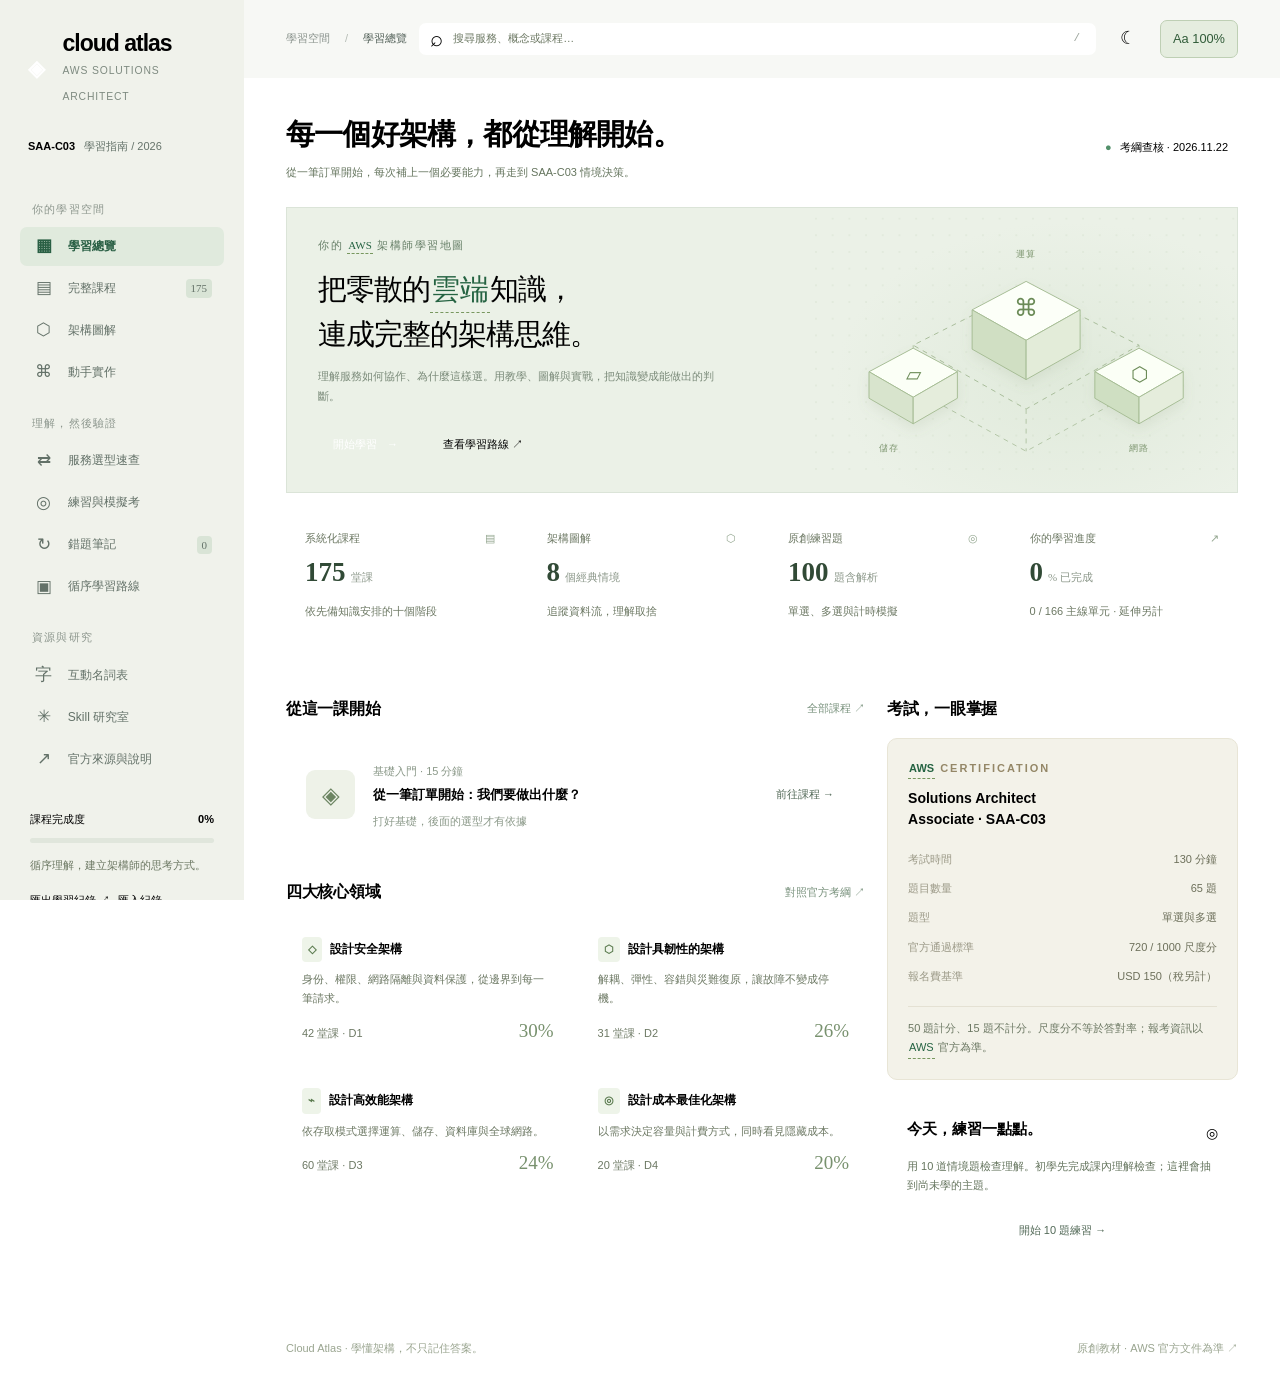
==== commit b4d1f6e9: "Deploy verified site from d48315b39d98760dd208e2ca2847634ecf569838" ====
--- a/Cloud-Atlas.html
+++ b/Cloud-Atlas.html
@@ -1,5 +1,34 @@
 <!doctype html>
-<html lang="zh-Hant"><head><meta charset="utf-8"><meta name="viewport" content="width=device-width,initial-scale=1"><meta name="theme-color" content="#f5f5ef"><meta name="description" content="從一筆訂單到完整模擬考：繁體中文 AWS SAA-C03 學習指南，包含架構圖、實作與逐題解析。"><title>Cloud Atlas · SAA-C03 學習指南</title><style>500;600;700&family=Noto+Sans+TC:wght@400;500;600;700;800&display=swap');
+<html lang="zh-Hant"><head><meta charset="utf-8"><meta name="viewport" content="width=device-width,initial-scale=1"><meta name="theme-color" content="#f5f5ef"><meta name="description" content="從一筆訂單到完整模擬考：繁體中文 AWS SAA-C03 學習指南，包含架構圖、實作與逐題解析。"><title>Cloud Atlas · SAA-C03 學習指南</title><script>
+'use strict';
+(() => {
+  if(typeof document==='undefined'||!document.documentElement)return;
+  const key='cloud-atlas-theme-v1',root=document.documentElement;
+  const system=typeof matchMedia==='function'?matchMedia('(prefers-color-scheme: dark)'):null;
+  let preference=null;
+  try{const saved=localStorage.getItem(key);if(saved==='light'||saved==='dark')preference=saved;}catch{}
+  function apply(theme){
+    root.dataset.theme=theme;
+    const button=document.getElementById('theme-toggle'),dark=theme==='dark';
+    if(button){button.textContent=dark?'☀':'☾';button.setAttribute('aria-pressed',String(dark));button.setAttribute('aria-label',dark?'切換為淺色主題':'切換為暗色主題');button.title=dark?'目前為暗色，切換為淺色主題':'目前為淺色，切換為暗色主題';}
+    const meta=document.querySelector('meta[name="theme-color"]');
+    if(meta)meta.setAttribute('content',dark?'#141c19':'#f5f5ef');
+  }
+  // Runs in the head before CSS, so a saved dark preference does not flash a light page.
+  apply(preference||(system?.matches?'dark':'light'));
+  system?.addEventListener?.('change',event=>{if(!preference)apply(event.matches?'dark':'light');});
+  function init(){
+    const button=document.getElementById('theme-toggle');if(!button)return;
+    apply(root.dataset.theme);
+    button.addEventListener('click',()=>{
+      preference=root.dataset.theme==='dark'?'light':'dark';apply(preference);
+      try{localStorage.setItem(key,preference);}catch{}
+    });
+  }
+  if(document.readyState==='loading')document.addEventListener('DOMContentLoaded',init);else init();
+})();
+
+</script><style>500;600;700&family=Noto+Sans+TC:wght@400;500;600;700;800&display=swap');
 :root{--bg:#f7f8f5;--paper:#fff;--ink:#1f302a;--muted:#79847e;--green:#287356;--light:#edf4ee;--line:#e2e7df;--gold:#d4ad5a;--radius:13px}*{box-sizing:border-box}body{margin:0;background:var(--bg);color:var(--ink);font:0.875rem/1.75 'DM Sans','Noto Sans TC',sans-serif}a{color:inherit;text-decoration:none}button,input,select{font:inherit}button,a,input,select,summary{outline-offset:4px}button{cursor:pointer}button:disabled{cursor:default;opacity:.55}button{border:0}a:hover{color:var(--green)}.sidebar{position:fixed;width:244px;inset:0 auto 0 0;background:#f0f2eb;border-right:1px solid var(--line);padding:30px 20px 22px;display:flex;flex-direction:column;z-index:30;overflow:auto}.brand{display:flex;gap:10px;align-items:center;font-size:1.4375rem;font-weight:700;letter-spacing:-1px;line-height:1.2}.brand small{display:block;font:0.6875rem/2.5 'DM Sans',sans-serif;letter-spacing:1.8px;color:#7e8a80}.brand-icon{display:grid;place-items:center;width:35px;height:38px;color:white;background:var(--green);border-radius:9px;font-size:1.875rem}.edition{font-size:0.6875rem;color:var(--green);margin:27px 8px 22px;font-weight:700}.edition span{font-weight:400;color:var(--muted);margin-left:6px}.nav-label{color:#8d978e;font-size:0.6875rem;letter-spacing:1.2px;margin:22px 12px 8px}nav a{display:flex;align-items:center;gap:12px;padding:9px 12px;color:#637168;border-radius:7px;margin:3px 0;font-size:0.75rem}nav a>span{font-size:1.0625rem;width:19px;text-align:center}nav a.active{background:#e0eadd;color:#295f44;font-weight:600}nav a b{margin-left:auto;background:#d9e4d6;border-radius:4px;padding:0 5px;font:0.6875rem/1.7 'DM Sans'}.side-bottom{margin-top:auto;padding:28px 10px 0}.side-progress{display:flex;justify-content:space-between;font-size:0.6875rem}.side-progress strong{color:var(--green)}.progress-track{height:5px;background:#e0e6dc;border-radius:20px;margin:9px 0;overflow:hidden}.progress-track i{display:block;background:#4b8963;height:100%;width:0;transition:width .3s}.side-bottom small{font-size:0.6875rem;color:#8c958c}.text-btn,.import-label{padding:0;background:none;color:var(--green);font-size:0.6875rem;display:inline-block;margin:15px 8px 0 0;cursor:pointer}.import-label input{display:none}.shell{margin-left:244px}.topbar{height:78px;border-bottom:1px solid var(--line);display:flex;align-items:center;padding:0 42px;gap:24px;background:rgba(247,248,245,.94);position:sticky;top:0;z-index:20;backdrop-filter:blur(12px)}.breadcrumb{font-size:0.6875rem;color:#8a938d}.breadcrumb span{margin:0 12px;color:#b5bcb5}.breadcrumb b{font-weight:500;color:#526058}.search{margin-left:auto;display:flex;align-items:center;gap:8px;border:1px solid var(--line);border-radius:7px;padding:5px 11px;background:#fff}.search>span{font-size:1.375rem;line-height:1}.search input{background:none;border:0;width:195px;font-size:0.6875rem;outline:none}.search kbd{font-size:0.6875rem;border:1px solid var(--line);padding:0 5px;color:#9ba49b;border-radius:3px}.top-status{font-size:0.6875rem;color:#869187;white-space:nowrap}.top-status i{display:inline-block;width:5px;height:5px;background:#70a17c;border-radius:50%;margin-right:5px}main{max-width:1440px;margin:auto;padding:36px 42px 50px;min-height:calc(100vh - 140px)}.eyebrow{font-size:0.6875rem;font-weight:600;letter-spacing:2px;color:#7c9282;margin-bottom:9px}.page-heading{display:flex;align-items:center;justify-content:space-between;gap:16px;margin-bottom:25px}h1{font-size:1.8125rem;line-height:1.4;font-weight:600;letter-spacing:-.8px;margin:0 0 8px}h2{font-size:1.1875rem;font-weight:600;letter-spacing:-.3px;margin:0}h3{font-size:0.9375rem;line-height:1.5;margin:0 0 9px}p{margin:8px 0 16px}.muted,.subtitle{color:var(--muted)}.subtitle{font-size:0.6875rem;margin:0}.pill{padding:5px 10px;border:1px solid var(--line);border-radius:20px;font-size:0.6875rem;white-space:nowrap}.pill i{color:#52906a;margin-right:5px}.hero{display:grid;grid-template-columns:1.25fr 1fr;border:1px solid #dbe4d8;border-radius:var(--radius);min-height:263px;background:#ebf1e7;overflow:hidden;position:relative}.hero-copy{padding:29px 31px;position:relative;z-index:1}.hero-label{font:0.6875rem/1.5 'DM Sans';letter-spacing:1.5px;color:#657e66;margin-bottom:14px}.hero h2{font-size:1.8125rem;line-height:1.5;letter-spacing:-1px;font-weight:500}.hero h2 em{font-style:normal;color:var(--green)}.hero p{font-size:0.6875rem;color:#7b8b7a;margin:11px 0 20px;max-width:400px}.btn{display:inline-flex;align-items:center;justify-content:center;gap:10px;background:var(--green);color:#fff;border:1px solid var(--green);border-radius:6px;padding:9px 15px;font-size:0.6875rem;font-weight:500;transition:background .2s}.btn:hover{color:white;background:#1b5c42}.btn.secondary{background:white;color:#526957;border-color:#d6dfd2}.btn.secondary:hover{background:#f0f5ee}.btn.ghost{background:transparent;color:var(--green);border-color:transparent}.btn.danger{background:#994c42;border-color:#994c42}.hero-art{position:relative;background:radial-gradient(ellipse at 60% 60%,#e0eadb 0,transparent 65%);overflow:hidden}.hero-art svg{width:100%;height:100%;min-height:260px}.stats{display:grid;grid-template-columns:repeat(4,1fr);gap:14px;margin:20px 0 30px}.stat{background:#fff;border:1px solid var(--line);border-radius:9px;padding:16px 19px}.stat label{display:flex;justify-content:space-between;font-size:0.6875rem;color:#849084}.stat label span{color:#93a68f}.stat strong{display:block;font:600 1.6875rem/1.4 'DM Sans';margin:6px 0;color:#314a36}.stat strong small{font-size:0.6875rem;color:#8b9789;font-weight:400;margin-left:5px}.stat>small{font-size:0.6875rem;color:#91a08e}.section-head{display:flex;align-items:center;justify-content:space-between;gap:12px;margin:26px 0 15px}.section-head h2{font-size:1rem}.section-head a{font-size:0.6875rem;color:#78917c}.two-col{display:grid;grid-template-columns:minmax(0,1.65fr) minmax(240px,1fr);gap:22px}.panel{border:1px solid var(--line);border-radius:var(--radius);background:white;padding:21px}.continue-card{display:flex;align-items:center;gap:18px;padding:20px;background:#fff;border:1px solid var(--line);border-radius:10px}.course-icon{display:grid;place-items:center;flex-shrink:0;width:49px;height:49px;background:#eef2e8;color:#6c8562;font-size:1.4375rem;border-radius:9px}.continue-card .info{flex:1}.continue-card small{color:#8b9989;font-size:0.6875rem}.continue-card h3{font-size:0.8125rem;margin:3px 0}.continue-card .btn{padding:7px 11px;font-size:0.6875rem}.domain-list{display:grid;grid-template-columns:1fr 1fr;gap:12px}.domain-card{background:#fff;border:1px solid var(--line);border-radius:9px;padding:16px;display:block;position:relative;overflow:hidden}.domain-card:hover{border-color:#9bb89e;transform:translateY(-2px);transition:.15s}.domain-card .domain-title{display:flex;align-items:center;gap:8px;font-size:0.75rem;font-weight:600}.domain-card p{font-size:0.6875rem;color:#8b9789;line-height:1.7;margin:8px 0 12px}.domain-card small{font-size:0.6875rem;color:#879780}.domain-card strong{float:right;color:#78916e;font:500 1.1875rem 'DM Sans'}.domain-mark{font-size:0.6875rem;background:#eef4e9;color:#5b7b4f;padding:3px 6px;border-radius:4px}.exam-info{background:#f3f2e9;border:1px solid #e8e5d6;border-radius:10px;padding:20px}.exam-info .eyebrow{font-size:0.6875rem;color:#948767}.exam-info h3{font-size:0.875rem}.exam-info dl{display:grid;grid-template-columns:1fr 1fr;font-size:0.6875rem;margin:15px 0}.exam-info dt{color:#9b9987;padding:5px 0}.exam-info dd{margin:0;text-align:right;color:#6d705b;padding:5px 0}.exam-info small{display:block;border-top:1px solid #e4e1d3;padding-top:12px;font-size:0.6875rem;color:#9c9b89}.quick-test{margin-top:18px;border:1px solid var(--line);border-radius:10px;background:#fff;padding:20px}.quick-test p{font-size:0.6875rem;color:#8b9789}.quick-test .btn{width:100%}.link-row{display:flex;gap:15px;flex-wrap:wrap}.tag{display:inline-block;font:0.6875rem/1.8 'DM Sans','Noto Sans TC';padding:2px 8px;border-radius:4px;background:#edf2e9;color:#6b8260;margin:0 5px 5px 0}.tag.gold{background:#f7f0df;color:#9b8451}.tag.blue{background:#edf3f6;color:#5d7c90}.filters{display:flex;gap:8px;flex-wrap:wrap;margin:20px 0}.filter{border:1px solid var(--line);border-radius:6px;background:#fff;color:#788678;font-size:0.6875rem;padding:7px 13px}.filter.active{background:#e5eddf;color:#3a6b41;border-color:#b4c7ac}.grid{display:grid;grid-template-columns:repeat(3,minmax(0,1fr));gap:16px}.lesson-card{display:flex;flex-direction:column;gap:10px;padding:21px;background:white;border:1px solid var(--line);border-radius:10px}.lesson-card:hover{border-color:#94b193}.lesson-card .meta{font-size:0.6875rem;color:#8a9689;display:flex;justify-content:space-between}.lesson-card h3{font-size:0.875rem;margin:0}.lesson-card p{font-size:0.6875rem;color:#7a8879;margin:0;flex:1}.lesson-card .card-foot{border-top:1px solid #eff1eb;padding-top:10px;display:flex;justify-content:space-between;font-size:0.6875rem;color:var(--green)}.lesson-layout{display:grid;grid-template-columns:minmax(0,1fr) 222px;gap:28px}.article{background:#fff;border:1px solid var(--line);border-radius:12px;padding:35px;min-width:0}.article h1{font-size:1.6875rem}.article h2{font-size:1.1875rem;margin:33px 0 12px;padding-top:12px;border-top:1px solid #edf0e9}.article p,.article li{font-size:0.8125rem;color:#5b6b5c;line-height:1.95}.article li{margin:8px 0}.article ul,.article ol{padding-left:23px}.article .lead{font-size:0.9375rem;color:#667b65}.callout{background:#eef4e9;border-left:3px solid #78a065;border-radius:0 7px 7px 0;padding:18px 21px;margin:20px 0}.callout h3{font-size:0.8125rem}.callout p,.callout li{font-size:0.75rem;margin-bottom:0}.callout.warn{background:#f8f3e6;border-color:#cfb166}.toc{position:sticky;top:100px;align-self:start;font-size:0.6875rem}.toc a{display:block;padding:7px 0;color:#7f8f7c}.toc strong{display:block;margin-bottom:9px}.toc .btn{margin-top:15px;width:100%}.source-list a{display:block;padding:7px 0;font-size:0.6875rem;color:#4e7a55;overflow-wrap:anywhere}.back-link{display:inline-block;color:#7e937a;font-size:0.6875rem;margin-bottom:20px}.lesson-nav{display:flex;justify-content:space-between;gap:15px;margin-top:25px}.table-wrap{overflow-x:auto;border:1px solid var(--line);border-radius:9px;background:white}table{width:100%;border-collapse:collapse;font-size:0.6875rem;text-align:left}th{background:#eef2e9;color:#6d8064;font-weight:500}td,th{padding:14px 18px;border-bottom:1px solid var(--line);vertical-align:top}tr:last-child td{border:0}td:first-child{font-weight:500;color:#3f6241;min-width:140px}.diagram-stage{background:#f7f9f4;border:1px solid var(--line);border-radius:9px;overflow:auto;padding:15px;margin:20px 0}.diagram-stage svg{display:block;width:100%;min-width:620px;height:auto}.diagram-stage svg text{font-family:'DM Sans','Noto Sans TC',sans-serif}.architecture-card{margin-bottom:24px}.architecture-card h2{font-size:1.25rem}.architecture-card .subtitle{margin-top:9px}.diagram-notes{display:grid;grid-template-columns:repeat(3,1fr);gap:15px}.diagram-notes div{padding:15px;background:#f3f6ee;border-radius:8px}.diagram-notes b{font-size:0.6875rem}.diagram-notes p{font-size:0.6875rem;margin:7px 0 0;color:#7b8c74}.lab-steps details{background:#fff;border:1px solid var(--line);border-radius:9px;margin:12px 0;padding:17px 20px}.lab-steps summary{cursor:pointer;font-size:0.875rem;font-weight:500}.lab-steps li{font-size:0.75rem;margin:9px 0;color:#63785f}.lab-steps p{font-size:0.75rem}.lab-check{color:var(--green);display:block;margin:8px 0;font-size:0.75rem}.lab-check input{margin-right:9px;accent-color:var(--green)}pre{overflow:auto;background:#1f302a;color:#e0edda;border-radius:7px;padding:17px;font:0.6875rem/1.8 Consolas,monospace}code{font-family:Consolas,monospace}.settings{display:flex;gap:16px;align-items:end;flex-wrap:wrap}.settings label{font-size:0.6875rem;color:#788874;display:flex;flex-direction:column;gap:6px}.settings select{border:1px solid var(--line);background:#fff;border-radius:6px;padding:9px;min-width:140px;color:#3c613f}.exam-toolbar{display:flex;justify-content:space-between;align-items:center;margin:10px 0 20px;gap:12px}.timer{font:600 1.5rem 'DM Sans';color:var(--green);font-variant-numeric:tabular-nums}.quiz-layout{display:grid;grid-template-columns:minmax(0,1fr) 215px;gap:22px}.question{font-size:1.125rem;line-height:1.9;margin:16px 0 24px}.option{display:flex;align-items:flex-start;gap:12px;border:1px solid var(--line);padding:15px 17px;border-radius:8px;margin:11px 0;cursor:pointer;color:#63765f;font-size:0.8125rem}.option:hover{background:#f5f8f1}.option.selected{border-color:#639357;background:#eef5e7}.option.correct{border-color:#7da96c;background:#edf6e7}.option.incorrect{border-color:#c9968d;background:#fbefec}.option input{accent-color:var(--green);margin-top:6px}.option .letter{font:0.6875rem/1.8 'DM Sans';padding:0 6px;border:1px solid #dbe3d4;border-radius:4px}.quiz-controls{display:flex;align-items:center;gap:10px;justify-content:space-between;margin-top:24px}.explanation{background:#f1f6ec;padding:20px;border-radius:8px;margin-top:22px;font-size:0.75rem}.explanation li{margin:10px 0}.question-palette{display:grid;grid-template-columns:repeat(5,1fr);gap:6px;margin-top:15px}.question-palette button{padding:5px 0;background:#f0f3eb;color:#6f8067;border:1px solid #e0e6d9;border-radius:4px;font-size:0.6875rem}.question-palette button.answered{background:#dcebd3;border-color:#b9cfa8}.question-palette button.current{outline:2px solid #4d8144}.question-palette button.flagged{box-shadow:inset 0 -3px #c8a757}.result-score{font:600 4.25rem/1 'DM Sans';color:var(--green);margin:25px 0 10px}.result-score small{font-size:1.25rem}.score-grid{display:grid;grid-template-columns:repeat(4,1fr);gap:15px}.review-item{border-top:1px solid var(--line);padding:18px 0}.review-item summary{cursor:pointer;font-size:0.8125rem}.review-item p{font-size:0.75rem}.empty{padding:50px;text-align:center;background:white;border:1px solid var(--line);border-radius:10px;color:#7b8e72}.schedule{display:grid;grid-template-columns:repeat(2,1fr);gap:16px}.schedule .panel{padding:25px}.schedule h3 span{font-size:0.6875rem;color:#91a082;margin-right:12px}.schedule li{font-size:0.75rem;color:#6d8065;margin:10px 0}.skill-card{background:#fff;border:1px solid var(--line);border-radius:9px;padding:20px;display:flex;flex-direction:column}.skill-card p{font-size:0.6875rem;color:#7b8c74}.skill-card .stars{font:0.75rem 'DM Sans';color:#ad8f4c;margin-left:auto}.skill-card h3{font-size:0.875rem;overflow-wrap:anywhere}.skill-card a{font-size:0.6875rem;color:var(--green);margin-top:auto}.skill-card small{color:#8c9985;font-size:0.6875rem}.row{display:flex;align-items:center;gap:12px}.row.between{justify-content:space-between}.note{font-size:0.6875rem;color:#8b9981;line-height:1.9}.menu-toggle{display:none}.icon-btn{background:transparent;font-size:1.1875rem;color:#5e7555}footer{max-width:1440px;margin:auto;padding:20px 42px;border-top:1px solid var(--line);color:#9aa590;font-size:0.6875rem;display:flex;justify-content:space-between;gap:15px}#toast{position:fixed;bottom:25px;left:50%;transform:translateX(-50%);background:#284d32;color:white;padding:10px 20px;border-radius:8px;z-index:100;opacity:0;pointer-events:none;font-size:0.75rem;transition:opacity .2s}#toast.show{opacity:1}.skip{position:fixed;top:-60px;background:white;padding:12px;z-index:200}.skip:focus{top:10px}.search-result-heading{margin-bottom:22px}.narrow{max-width:860px}.inline-link{color:var(--green);text-decoration:underline;text-underline-offset:3px}.link-card{display:block;padding:16px 0;border-bottom:1px solid var(--line);font-size:0.8125rem}.link-card small{display:block;color:#8c9985;margin-top:4px;font-size:0.6875rem}.checkmark{color:#6b9457}.mobile-overlay{display:none}svg .wire{stroke:#a7b99b;stroke-width:1.5;fill:none;stroke-dasharray:4 4}svg .node{fill:#fff;stroke:#c6d3bd}svg .node-accent{fill:#e3edda;stroke:#9db78b}svg .node-title{font-size:0.8125rem;fill:#4e6e40;font-weight:600}svg .node-sub{font-size:0.6875rem;fill:#8c9d82}svg .zone{fill:#f1f6eb;stroke:#c9d9be;stroke-dasharray:5 4}svg .zone-label{font-size:0.6875rem;fill:#94a287;letter-spacing:1px}
 @media(min-width:1500px){main{padding-top:45px}.hero{min-height:300px}.hero-copy{padding:36px}.hero h2{font-size:2.125rem}}@media(max-width:1150px){.sidebar{width:210px;padding:25px 14px}.shell{margin-left:210px}.topbar{padding:0 25px;gap:16px}main{padding:28px 25px}.top-status{display:none}.grid{grid-template-columns:repeat(2,minmax(0,1fr))}.hero h2{font-size:1.5625rem}.hero-copy{padding:25px}.stats{gap:10px}.stat{padding:13px}.two-col{grid-template-columns:minmax(0,1.5fr) minmax(210px,1fr)}.lesson-layout{grid-template-columns:minmax(0,1fr)}.toc{display:none}.quiz-layout{grid-template-columns:minmax(0,1fr) 170px}}
 @media(max-width:850px){.sidebar{transform:translateX(-100%);width:244px;transition:transform .2s}.sidebar.open{transform:translateX(0);box-shadow:10px 0 60px #20301e44}.shell{margin-left:0}.menu-toggle{display:block}.hero h2{font-size:1.6875rem}.topbar{height:65px}.two-col{grid-template-columns:1fr 1fr}.breadcrumb{white-space:nowrap}.search input{width:150px}.quiz-layout{grid-template-columns:1fr}.quiz-layout>aside{order:-1}.quiz-layout>aside .question-palette{grid-template-columns:repeat(13,1fr)}.quiz-layout>aside .note{display:none}.quiz-layout>aside{padding:12px}.quiz-layout>aside h3{font-size:0.6875rem}.question-palette{margin-top:8px}.score-grid{grid-template-columns:1fr 1fr}}
@@ -79,9 +108,75 @@
 .path-topic>.path-lessons{margin-bottom:0}.path-extensions{background:#f5f7f0}.path-extensions li{margin:.65rem 0;line-height:1.7}
 .path-topic[open]>summary,.path-extensions[open]>summary{margin-bottom:.75rem}
 @media(max-width:600px){.path-topic,.path-extensions{padding:.75rem}.path-topic .path-lessons a{gap:.6rem}}
+
+:root{color-scheme:light}
+/* Theme colors are separate from text size and learning progress. */
+.theme-toggle{display:grid;place-items:center;flex-shrink:0;min-width:40px;min-height:38px;padding:4px 9px;border:1px solid var(--line);border-radius:7px;background:var(--paper);color:var(--ink);font-size:1.1rem;line-height:1.2}
+.theme-toggle:hover{border-color:var(--green)}
+@media screen{
+html[data-theme=dark]{color-scheme:dark;--bg:#141c19;--paper:#1d2823;--surface:#25342c;--ink:#e2ebe4;--muted:#b0c0b4;--green:#94d4b1;--light:#2b4033;--line:#43584a;--gold:#dfc184;--panel:#1d2823}
+html[data-theme=dark] body{background:var(--bg);color:var(--ink)}
+html[data-theme=dark] :is(p,li,small,label,dt,dd,summary,td,th,.note,.subtitle,.muted,.breadcrumb,.breadcrumb b,.nav-label,.edition span,.top-status,.eyebrow,.hero-label,.card-foot,.meta,.toc a,.brand small,.popover-label,.popover-foot small,.diagram-tip,.step-connection){color:var(--muted)}
+html[data-theme=dark] :is(h1,h2,h3,h4,strong,.domain-title,.question,.side-progress,.term-popover h2,.reading-settings h2){color:var(--ink)}
+html[data-theme=dark] :is(a,button,input,select){color:var(--ink)}
+html[data-theme=dark] :is(input,select){accent-color:var(--green)}
+html[data-theme=dark] input::placeholder{color:#a3b5a8}
+html[data-theme=dark] :is(.sidebar,.topbar){background:#18221d}
+html[data-theme=dark] :is(.stat,.panel,.continue-card,.domain-card,.quick-test,.filter,.lesson-card,.article,.table-wrap,.lab-steps details,.empty,.skill-card,.reading-settings,.term-popover,.glossary-search,.glossary-card,.term-dialog-header,#term-search-results,.path-stage,.path-topic,.check-option,.diagram-explorer,.search,.skip){background:var(--paper);border-color:var(--line)}
+html[data-theme=dark] :is(.hero,.exam-info,.callout,.lesson-start,.example-box,.understanding-check,.diagram-stage,.diagram-notes div,.flow-controls,.diagram-inspector,.term-analogy,.term-prerequisites,.term-start,.term-self-check,.system-snapshot,.path-checkpoint,.lesson-context,.context-columns>div,.exam-notes,.next-reason,.check-scope,.path-extensions,.guided-step .step-connection,.term-dialog-footer,.explanation){background:var(--surface);border-color:var(--line)}
+html[data-theme=dark] :is(.article h2,.lesson-outcome,.lesson-card .card-foot,.exam-info small,.term-confusion,.term-dialog-header,.term-dialog-footer,.section-divider,.term-self-check,.term-case){border-color:var(--line)}
+html[data-theme=dark] :is(.analogy,.callout.warn,.term-case,.fault-toggle){background:#383326;border-color:#9d8956}
+html[data-theme=dark] :is(.failure-explanation,.option.incorrect){background:#3f2927;border-color:#ce8d83}
+html[data-theme=dark] .hero-art{background:radial-gradient(ellipse at 60% 60%,#314939,transparent 65%)}
+html[data-theme=dark] :is(nav a.active,.filter.active,.course-icon,.domain-mark,.tag,.step-number,.term-mechanism>span,.reading-toggle,.reading-presets button,.popover-head>button,.diagram-zoom button,.flow-controls button,.question-palette button,.term-header-actions>button,.term-font-tools button,.term-navigation button,.term-prerequisites button,.term-breadcrumbs button[aria-current=page]){background:#2b4033;color:#c0e6cb;border-color:#59775f}
+html[data-theme=dark] :is(nav a b,.progress-track){background:#35483c;color:var(--ink)}
+html[data-theme=dark] .progress-track i{background:var(--green)}
+html[data-theme=dark] .brand-icon{background:#397556;color:#fff}
+html[data-theme=dark] :is(.tag.gold,.tag.blue){background:#3b382c;color:#eed9a9}
+html[data-theme=dark] .tag.blue{background:#283e4b;color:#bcd9ec}
+html[data-theme=dark] :is(.settings select,.glossary-search input,.term-search input){background:var(--bg);border-color:var(--line)}
+html[data-theme=dark] .search input{background:transparent}
+html[data-theme=dark] :is(.btn,.term-dialog-footer>button){background:var(--green);border-color:var(--green);color:#12291c}
+html[data-theme=dark] .btn:hover{background:#b8e8ca;color:#12291c}
+html[data-theme=dark] .btn.secondary{background:var(--surface);border-color:var(--line);color:var(--ink)}
+html[data-theme=dark] .btn.ghost{background:transparent;border-color:transparent;color:var(--green)}
+html[data-theme=dark] .btn.danger{background:#8e443d;border-color:#cf8b80;color:#fff}
+html[data-theme=dark] .article a:not(.btn){color:var(--green)}
+html[data-theme=dark] :is(.text-btn,.import-label,.inline-link,.section-head a,.checkmark,.term-quick-links button){color:var(--green)}
+html[data-theme=dark] :is(.option,.check-option){border-color:var(--line);color:var(--ink)}
+html[data-theme=dark] :is(.option:hover,.check-option:hover,.path-lessons a:hover,#term-search-results button:hover){background:#304739}
+html[data-theme=dark] :is(.option.selected,.option.correct,.check-option.check-correct,.check-feedback,.question-palette button.answered,.fault-toggle.is-failed){background:#294532;border-color:#87b98f;color:#d4edd7}
+html[data-theme=dark] :is(.option.incorrect,.option.selected.incorrect){background:#3f2927;border-color:#ce8d83;color:var(--ink)}
+html[data-theme=dark] .flow-controls>span,html[data-theme=dark] .diagram-toolbar span{color:var(--ink)}
+html[data-theme=dark] .path-lessons a>span{background:#2b4033;color:#c0e6cb}
+html[data-theme=dark] .check-option.check-selected{outline-color:#b5dca5}
+html[data-theme=dark] :is(.option .letter,.check-option>span){border-color:#77927a}
+html[data-theme=dark] .term{background:none;color:#a1deb8;border-bottom-color:#85b896}
+html[data-theme=dark] :is(.term:hover,.term:focus-visible,.term[aria-expanded=true]){background:#304d38;color:#ddf4df}
+html[data-theme=dark] .term-backdrop{background:#0009}
+html[data-theme=dark] #term-search-results button{background:var(--paper)}
+html[data-theme=dark] th{background:#2b3b31}
+html[data-theme=dark] :focus-visible{outline-color:#b6dfbd}
+html[data-theme=dark] pre{background:#101813;color:#e0edda}
+html[data-theme=dark] #toast{background:#345c42;color:#f1f8f2}
+/* Keep diagrams readable, including selected and failed nodes, without filtering the page. */
+html[data-theme=dark] svg .zone{fill:#1a2b20;stroke:#66886a}
+html[data-theme=dark] svg :is(.node,.node-accent){fill:#2c3e31;stroke:#8baa8c}
+html[data-theme=dark] svg :is(.node-title,.node-sub,.zone-label){fill:#d7e8d8}
+html[data-theme=dark] svg .wire{stroke:#9cbf9b}
+html[data-theme=dark] :is(.diagram-edge:hover,.diagram-edge:focus,.diagram-edge.diagram-selected) .wire{stroke:#b9e1a9}
+html[data-theme=dark] .diagram-node:hover rect,html[data-theme=dark] .diagram-node:focus rect{fill:#3b5b3e;stroke:#b9e1a9}
+html[data-theme=dark] .diagram-selected rect{fill:#37583b!important;stroke:#b9e1a9!important}
+html[data-theme=dark] .diagram-selected text{fill:#edf8e7}
+html[data-theme=dark] .diagram-failed rect{fill:#633b35!important;stroke:#f0b4a3!important}
+html[data-theme=dark] .diagram-disrupted .wire{stroke:#f0b4a3!important}
+html[data-theme=dark] .hero-art svg path:not([fill=none]){fill:#344c3a;stroke:#8daa85}
+html[data-theme=dark] .hero-art svg text{fill:#c2dcbb}
+}
+@media print{.theme-toggle{display:none!important}}
 </style></head>
 <body><a class="skip" href="#main" data-scroll="main">跳至主要內容</a><aside class="sidebar" id="sidebar"><a class="brand" href="#home"><span class="brand-icon">◈</span><span>cloud atlas<small>AWS SOLUTIONS ARCHITECT</small></span></a><div class="edition">SAA-C03 <span>學習指南 / 2026</span></div><nav aria-label="主要導覽"><div class="nav-label">你的學習空間</div><a href="#home" data-nav="home"><span>▦</span>學習總覽</a><a href="#courses" data-nav="courses"><span>▤</span>完整課程 <b id="course-count">…</b></a><a href="#architectures" data-nav="architectures"><span>⬡</span>架構圖解</a><a href="#labs" data-nav="labs"><span>⌘</span>動手實作</a><div class="nav-label">理解，然後驗證</div><a href="#reference" data-nav="reference"><span>⇄</span>服務選型速查</a><a href="#practice" data-nav="practice"><span>◎</span>練習與模擬考</a><a href="#mistakes" data-nav="mistakes"><span>↻</span>錯題筆記 <b id="mistake-count">0</b></a><a href="#plan" data-nav="plan"><span>▣</span>循序學習路線</a><div class="nav-label">資源與研究</div><a href="#glossary" data-nav="glossary"><span>字</span>互動名詞表</a><a href="#skills" data-nav="skills"><span>✳</span>Skill 研究室</a><a href="#sources" data-nav="sources"><span>↗</span>官方來源與說明</a></nav><div class="side-bottom"><div class="side-progress"><span>課程完成度</span><strong id="side-percent">0%</strong></div><div class="progress-track"><i id="side-bar"></i></div><small>循序理解，建立架構師的思考方式。</small><button class="text-btn" id="export-progress">匯出學習紀錄 ↗</button><label class="import-label">匯入紀錄<input type="file" id="import-progress" accept="application/json"></label></div></aside>
-<div class="shell"><header class="topbar"><button class="icon-btn menu-toggle" aria-label="開啟導覽" aria-expanded="false">☰</button><div class="breadcrumb">學習空間 <span>/</span> <b id="page-name">學習總覽</b></div><label class="search"><span>⌕</span><input id="global-search" placeholder="搜尋服務、概念或課程…" aria-label="搜尋課程"><kbd>/</kbd></label><span class="top-status"><i></i> 本機學習模式</span></header><main id="main" tabindex="-1"></main><footer><span>Cloud Atlas · 學懂架構，不只記住答案。</span><a href="#sources">原創教材 · AWS 官方文件為準 ↗</a></footer></div><div id="toast" role="status"></div><script>
+<div class="shell"><header class="topbar"><button class="icon-btn menu-toggle" aria-label="開啟導覽" aria-expanded="false">☰</button><div class="breadcrumb">學習空間 <span>/</span> <b id="page-name">學習總覽</b></div><label class="search"><span>⌕</span><input id="global-search" placeholder="搜尋服務、概念或課程…" aria-label="搜尋課程"><kbd>/</kbd></label><button id="theme-toggle" class="theme-toggle" type="button" aria-label="切換為暗色主題" aria-pressed="false" title="切換為暗色主題">☾</button><span class="top-status"><i></i> 本機學習模式</span></header><main id="main" tabindex="-1"></main><footer><span>Cloud Atlas · 學懂架構，不只記住答案。</span><a href="#sources">原創教材 · AWS 官方文件為準 ↗</a></footer></div><div id="toast" role="status"></div><script>
 /* 原創繁體中文課程。官方文件為延伸閱讀；查核基準 2026-11-07。 */
 window.CURRICULUM = (() => {
   const lessons = [];
